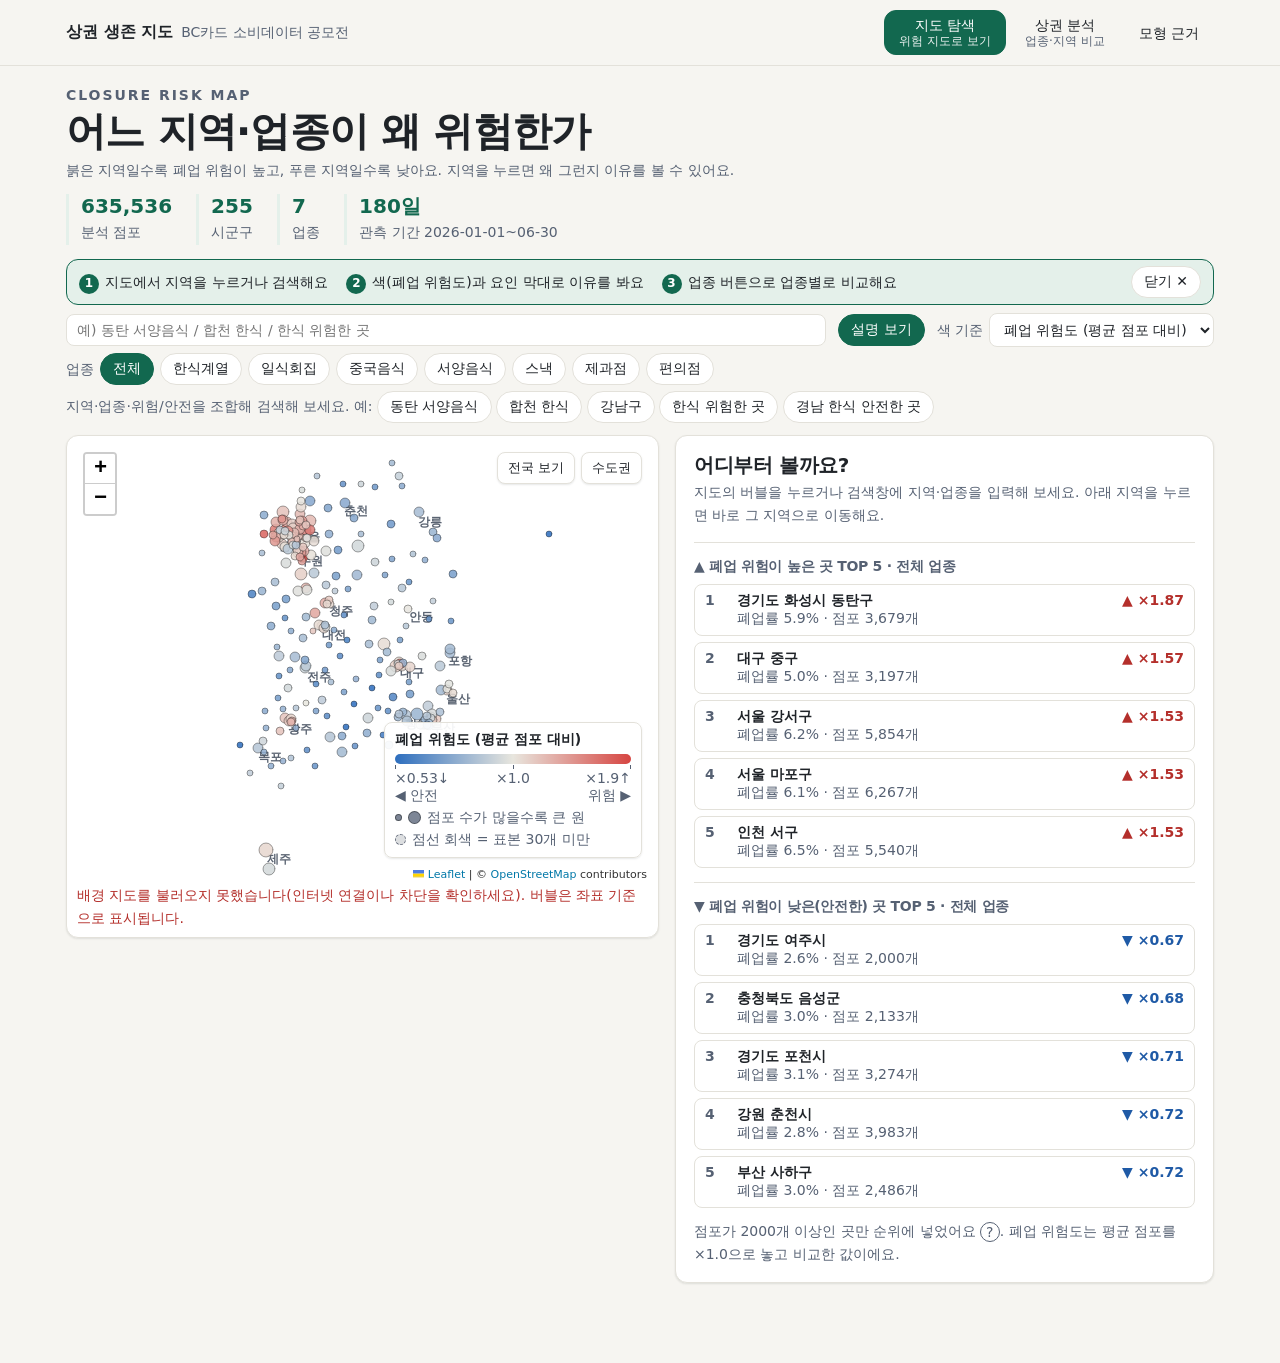
==== docs/index.html @ cb16118e "문구 정리: 탭 부제 '왜 이렇게 예측했나'·요약의 안내 문장·4장 안전 표 위 주의 박스 제거, 핵심 숫자 설명 한 줄 유지(넓은 화면) Co-Authored-By: Claude" ====
<!doctype html>
<html lang="ko"><head><meta charset="utf-8"><meta name="viewport" content="width=device-width,initial-scale=1">
<title>상권 생존 지도</title>
<style>/* required styles */

.leaflet-pane,
.leaflet-tile,
.leaflet-marker-icon,
.leaflet-marker-shadow,
.leaflet-tile-container,
.leaflet-pane > svg,
.leaflet-pane > canvas,
.leaflet-zoom-box,
.leaflet-image-layer,
.leaflet-layer {
	position: absolute;
	left: 0;
	top: 0;
	}
.leaflet-container {
	overflow: hidden;
	}
.leaflet-tile,
.leaflet-marker-icon,
.leaflet-marker-shadow {
	-webkit-user-select: none;
	   -moz-user-select: none;
	        user-select: none;
	  -webkit-user-drag: none;
	}
/* Prevents IE11 from highlighting tiles in blue */
.leaflet-tile::selection {
	background: transparent;
}
/* Safari renders non-retina tile on retina better with this, but Chrome is worse */
.leaflet-safari .leaflet-tile {
	image-rendering: -webkit-optimize-contrast;
	}
/* hack that prevents hw layers "stretching" when loading new tiles */
.leaflet-safari .leaflet-tile-container {
	width: 1600px;
	height: 1600px;
	-webkit-transform-origin: 0 0;
	}
.leaflet-marker-icon,
.leaflet-marker-shadow {
	display: block;
	}
/* .leaflet-container svg: reset svg max-width decleration shipped in Joomla! (joomla.org) 3.x */
/* .leaflet-container img: map is broken in FF if you have max-width: 100% on tiles */
.leaflet-container .leaflet-overlay-pane svg {
	max-width: none !important;
	max-height: none !important;
	}
.leaflet-container .leaflet-marker-pane img,
.leaflet-container .leaflet-shadow-pane img,
.leaflet-container .leaflet-tile-pane img,
.leaflet-container img.leaflet-image-layer,
.leaflet-container .leaflet-tile {
	max-width: none !important;
	max-height: none !important;
	width: auto;
	padding: 0;
	}

.leaflet-container img.leaflet-tile {
	/* See: https://bugs.chromium.org/p/chromium/issues/detail?id=600120 */
	mix-blend-mode: plus-lighter;
}

.leaflet-container.leaflet-touch-zoom {
	-ms-touch-action: pan-x pan-y;
	touch-action: pan-x pan-y;
	}
.leaflet-container.leaflet-touch-drag {
	-ms-touch-action: pinch-zoom;
	/* Fallback for FF which doesn't support pinch-zoom */
	touch-action: none;
	touch-action: pinch-zoom;
}
.leaflet-container.leaflet-touch-drag.leaflet-touch-zoom {
	-ms-touch-action: none;
	touch-action: none;
}
.leaflet-container {
	-webkit-tap-highlight-color: transparent;
}
.leaflet-container a {
	-webkit-tap-highlight-color: rgba(51, 181, 229, 0.4);
}
.leaflet-tile {
	filter: inherit;
	visibility: hidden;
	}
.leaflet-tile-loaded {
	visibility: inherit;
	}
.leaflet-zoom-box {
	width: 0;
	height: 0;
	-moz-box-sizing: border-box;
	     box-sizing: border-box;
	z-index: 800;
	}
/* workaround for https://bugzilla.mozilla.org/show_bug.cgi?id=888319 */
.leaflet-overlay-pane svg {
	-moz-user-select: none;
	}

.leaflet-pane         { z-index: 400; }

.leaflet-tile-pane    { z-index: 200; }
.leaflet-overlay-pane { z-index: 400; }
.leaflet-shadow-pane  { z-index: 500; }
.leaflet-marker-pane  { z-index: 600; }
.leaflet-tooltip-pane   { z-index: 650; }
.leaflet-popup-pane   { z-index: 700; }

.leaflet-map-pane canvas { z-index: 100; }
.leaflet-map-pane svg    { z-index: 200; }

.leaflet-vml-shape {
	width: 1px;
	height: 1px;
	}
.lvml {
	behavior: url(#default#VML);
	display: inline-block;
	position: absolute;
	}


/* control positioning */

.leaflet-control {
	position: relative;
	z-index: 800;
	pointer-events: visiblePainted; /* IE 9-10 doesn't have auto */
	pointer-events: auto;
	}
.leaflet-top,
.leaflet-bottom {
	position: absolute;
	z-index: 1000;
	pointer-events: none;
	}
.leaflet-top {
	top: 0;
	}
.leaflet-right {
	right: 0;
	}
.leaflet-bottom {
	bottom: 0;
	}
.leaflet-left {
	left: 0;
	}
.leaflet-control {
	float: left;
	clear: both;
	}
.leaflet-right .leaflet-control {
	float: right;
	}
.leaflet-top .leaflet-control {
	margin-top: 10px;
	}
.leaflet-bottom .leaflet-control {
	margin-bottom: 10px;
	}
.leaflet-left .leaflet-control {
	margin-left: 10px;
	}
.leaflet-right .leaflet-control {
	margin-right: 10px;
	}


/* zoom and fade animations */

.leaflet-fade-anim .leaflet-popup {
	opacity: 0;
	-webkit-transition: opacity 0.2s linear;
	   -moz-transition: opacity 0.2s linear;
	        transition: opacity 0.2s linear;
	}
.leaflet-fade-anim .leaflet-map-pane .leaflet-popup {
	opacity: 1;
	}
.leaflet-zoom-animated {
	-webkit-transform-origin: 0 0;
	    -ms-transform-origin: 0 0;
	        transform-origin: 0 0;
	}
svg.leaflet-zoom-animated {
	will-change: transform;
}

.leaflet-zoom-anim .leaflet-zoom-animated {
	-webkit-transition: -webkit-transform 0.25s cubic-bezier(0,0,0.25,1);
	   -moz-transition:    -moz-transform 0.25s cubic-bezier(0,0,0.25,1);
	        transition:         transform 0.25s cubic-bezier(0,0,0.25,1);
	}
.leaflet-zoom-anim .leaflet-tile,
.leaflet-pan-anim .leaflet-tile {
	-webkit-transition: none;
	   -moz-transition: none;
	        transition: none;
	}

.leaflet-zoom-anim .leaflet-zoom-hide {
	visibility: hidden;
	}


/* cursors */

.leaflet-interactive {
	cursor: pointer;
	}
.leaflet-grab {
	cursor: -webkit-grab;
	cursor:    -moz-grab;
	cursor:         grab;
	}
.leaflet-crosshair,
.leaflet-crosshair .leaflet-interactive {
	cursor: crosshair;
	}
.leaflet-popup-pane,
.leaflet-control {
	cursor: auto;
	}
.leaflet-dragging .leaflet-grab,
.leaflet-dragging .leaflet-grab .leaflet-interactive,
.leaflet-dragging .leaflet-marker-draggable {
	cursor: move;
	cursor: -webkit-grabbing;
	cursor:    -moz-grabbing;
	cursor:         grabbing;
	}

/* marker & overlays interactivity */
.leaflet-marker-icon,
.leaflet-marker-shadow,
.leaflet-image-layer,
.leaflet-pane > svg path,
.leaflet-tile-container {
	pointer-events: none;
	}

.leaflet-marker-icon.leaflet-interactive,
.leaflet-image-layer.leaflet-interactive,
.leaflet-pane > svg path.leaflet-interactive,
svg.leaflet-image-layer.leaflet-interactive path {
	pointer-events: visiblePainted; /* IE 9-10 doesn't have auto */
	pointer-events: auto;
	}

/* visual tweaks */

.leaflet-container {
	background: #ddd;
	outline-offset: 1px;
	}
.leaflet-container a {
	color: #0078A8;
	}
.leaflet-zoom-box {
	border: 2px dotted #38f;
	background: rgba(255,255,255,0.5);
	}


/* general typography */
.leaflet-container {
	font-family: "Helvetica Neue", Arial, Helvetica, sans-serif;
	font-size: 12px;
	font-size: 0.75rem;
	line-height: 1.5;
	}


/* general toolbar styles */

.leaflet-bar {
	box-shadow: 0 1px 5px rgba(0,0,0,0.65);
	border-radius: 4px;
	}
.leaflet-bar a {
	background-color: #fff;
	border-bottom: 1px solid #ccc;
	width: 26px;
	height: 26px;
	line-height: 26px;
	display: block;
	text-align: center;
	text-decoration: none;
	color: black;
	}
.leaflet-bar a,
.leaflet-control-layers-toggle {
	background-position: 50% 50%;
	background-repeat: no-repeat;
	display: block;
	}
.leaflet-bar a:hover,
.leaflet-bar a:focus {
	background-color: #f4f4f4;
	}
.leaflet-bar a:first-child {
	border-top-left-radius: 4px;
	border-top-right-radius: 4px;
	}
.leaflet-bar a:last-child {
	border-bottom-left-radius: 4px;
	border-bottom-right-radius: 4px;
	border-bottom: none;
	}
.leaflet-bar a.leaflet-disabled {
	cursor: default;
	background-color: #f4f4f4;
	color: #bbb;
	}

.leaflet-touch .leaflet-bar a {
	width: 30px;
	height: 30px;
	line-height: 30px;
	}
.leaflet-touch .leaflet-bar a:first-child {
	border-top-left-radius: 2px;
	border-top-right-radius: 2px;
	}
.leaflet-touch .leaflet-bar a:last-child {
	border-bottom-left-radius: 2px;
	border-bottom-right-radius: 2px;
	}

/* zoom control */

.leaflet-control-zoom-in,
.leaflet-control-zoom-out {
	font: bold 18px 'Lucida Console', Monaco, monospace;
	text-indent: 1px;
	}

.leaflet-touch .leaflet-control-zoom-in, .leaflet-touch .leaflet-control-zoom-out  {
	font-size: 22px;
	}


/* layers control */

.leaflet-control-layers {
	box-shadow: 0 1px 5px rgba(0,0,0,0.4);
	background: #fff;
	border-radius: 5px;
	}
.leaflet-control-layers-toggle {
	background-image: url(images/layers.png);
	width: 36px;
	height: 36px;
	}
.leaflet-retina .leaflet-control-layers-toggle {
	background-image: url(images/layers-2x.png);
	background-size: 26px 26px;
	}
.leaflet-touch .leaflet-control-layers-toggle {
	width: 44px;
	height: 44px;
	}
.leaflet-control-layers .leaflet-control-layers-list,
.leaflet-control-layers-expanded .leaflet-control-layers-toggle {
	display: none;
	}
.leaflet-control-layers-expanded .leaflet-control-layers-list {
	display: block;
	position: relative;
	}
.leaflet-control-layers-expanded {
	padding: 6px 10px 6px 6px;
	color: #333;
	background: #fff;
	}
.leaflet-control-layers-scrollbar {
	overflow-y: scroll;
	overflow-x: hidden;
	padding-right: 5px;
	}
.leaflet-control-layers-selector {
	margin-top: 2px;
	position: relative;
	top: 1px;
	}
.leaflet-control-layers label {
	display: block;
	font-size: 13px;
	font-size: 1.08333em;
	}
.leaflet-control-layers-separator {
	height: 0;
	border-top: 1px solid #ddd;
	margin: 5px -10px 5px -6px;
	}

/* Default icon URLs */
.leaflet-default-icon-path { /* used only in path-guessing heuristic, see L.Icon.Default */
	background-image: url(images/marker-icon.png);
	}


/* attribution and scale controls */

.leaflet-container .leaflet-control-attribution {
	background: #fff;
	background: rgba(255, 255, 255, 0.8);
	margin: 0;
	}
.leaflet-control-attribution,
.leaflet-control-scale-line {
	padding: 0 5px;
	color: #333;
	line-height: 1.4;
	}
.leaflet-control-attribution a {
	text-decoration: none;
	}
.leaflet-control-attribution a:hover,
.leaflet-control-attribution a:focus {
	text-decoration: underline;
	}
.leaflet-attribution-flag {
	display: inline !important;
	vertical-align: baseline !important;
	width: 1em;
	height: 0.6669em;
	}
.leaflet-left .leaflet-control-scale {
	margin-left: 5px;
	}
.leaflet-bottom .leaflet-control-scale {
	margin-bottom: 5px;
	}
.leaflet-control-scale-line {
	border: 2px solid #777;
	border-top: none;
	line-height: 1.1;
	padding: 2px 5px 1px;
	white-space: nowrap;
	-moz-box-sizing: border-box;
	     box-sizing: border-box;
	background: rgba(255, 255, 255, 0.8);
	text-shadow: 1px 1px #fff;
	}
.leaflet-control-scale-line:not(:first-child) {
	border-top: 2px solid #777;
	border-bottom: none;
	margin-top: -2px;
	}
.leaflet-control-scale-line:not(:first-child):not(:last-child) {
	border-bottom: 2px solid #777;
	}

.leaflet-touch .leaflet-control-attribution,
.leaflet-touch .leaflet-control-layers,
.leaflet-touch .leaflet-bar {
	box-shadow: none;
	}
.leaflet-touch .leaflet-control-layers,
.leaflet-touch .leaflet-bar {
	border: 2px solid rgba(0,0,0,0.2);
	background-clip: padding-box;
	}


/* popup */

.leaflet-popup {
	position: absolute;
	text-align: center;
	margin-bottom: 20px;
	}
.leaflet-popup-content-wrapper {
	padding: 1px;
	text-align: left;
	border-radius: 12px;
	}
.leaflet-popup-content {
	margin: 13px 24px 13px 20px;
	line-height: 1.3;
	font-size: 13px;
	font-size: 1.08333em;
	min-height: 1px;
	}
.leaflet-popup-content p {
	margin: 17px 0;
	margin: 1.3em 0;
	}
.leaflet-popup-tip-container {
	width: 40px;
	height: 20px;
	position: absolute;
	left: 50%;
	margin-top: -1px;
	margin-left: -20px;
	overflow: hidden;
	pointer-events: none;
	}
.leaflet-popup-tip {
	width: 17px;
	height: 17px;
	padding: 1px;

	margin: -10px auto 0;
	pointer-events: auto;

	-webkit-transform: rotate(45deg);
	   -moz-transform: rotate(45deg);
	    -ms-transform: rotate(45deg);
	        transform: rotate(45deg);
	}
.leaflet-popup-content-wrapper,
.leaflet-popup-tip {
	background: white;
	color: #333;
	box-shadow: 0 3px 14px rgba(0,0,0,0.4);
	}
.leaflet-container a.leaflet-popup-close-button {
	position: absolute;
	top: 0;
	right: 0;
	border: none;
	text-align: center;
	width: 24px;
	height: 24px;
	font: 16px/24px Tahoma, Verdana, sans-serif;
	color: #757575;
	text-decoration: none;
	background: transparent;
	}
.leaflet-container a.leaflet-popup-close-button:hover,
.leaflet-container a.leaflet-popup-close-button:focus {
	color: #585858;
	}
.leaflet-popup-scrolled {
	overflow: auto;
	}

.leaflet-oldie .leaflet-popup-content-wrapper {
	-ms-zoom: 1;
	}
.leaflet-oldie .leaflet-popup-tip {
	width: 24px;
	margin: 0 auto;

	-ms-filter: "progid:DXImageTransform.Microsoft.Matrix(M11=0.70710678, M12=0.70710678, M21=-0.70710678, M22=0.70710678)";
	filter: progid:DXImageTransform.Microsoft.Matrix(M11=0.70710678, M12=0.70710678, M21=-0.70710678, M22=0.70710678);
	}

.leaflet-oldie .leaflet-control-zoom,
.leaflet-oldie .leaflet-control-layers,
.leaflet-oldie .leaflet-popup-content-wrapper,
.leaflet-oldie .leaflet-popup-tip {
	border: 1px solid #999;
	}


/* div icon */

.leaflet-div-icon {
	background: #fff;
	border: 1px solid #666;
	}


/* Tooltip */
/* Base styles for the element that has a tooltip */
.leaflet-tooltip {
	position: absolute;
	padding: 6px;
	background-color: #fff;
	border: 1px solid #fff;
	border-radius: 3px;
	color: #222;
	white-space: nowrap;
	-webkit-user-select: none;
	-moz-user-select: none;
	-ms-user-select: none;
	user-select: none;
	pointer-events: none;
	box-shadow: 0 1px 3px rgba(0,0,0,0.4);
	}
.leaflet-tooltip.leaflet-interactive {
	cursor: pointer;
	pointer-events: auto;
	}
.leaflet-tooltip-top:before,
.leaflet-tooltip-bottom:before,
.leaflet-tooltip-left:before,
.leaflet-tooltip-right:before {
	position: absolute;
	pointer-events: none;
	border: 6px solid transparent;
	background: transparent;
	content: "";
	}

/* Directions */

.leaflet-tooltip-bottom {
	margin-top: 6px;
}
.leaflet-tooltip-top {
	margin-top: -6px;
}
.leaflet-tooltip-bottom:before,
.leaflet-tooltip-top:before {
	left: 50%;
	margin-left: -6px;
	}
.leaflet-tooltip-top:before {
	bottom: 0;
	margin-bottom: -12px;
	border-top-color: #fff;
	}
.leaflet-tooltip-bottom:before {
	top: 0;
	margin-top: -12px;
	margin-left: -6px;
	border-bottom-color: #fff;
	}
.leaflet-tooltip-left {
	margin-left: -6px;
}
.leaflet-tooltip-right {
	margin-left: 6px;
}
.leaflet-tooltip-left:before,
.leaflet-tooltip-right:before {
	top: 50%;
	margin-top: -6px;
	}
.leaflet-tooltip-left:before {
	right: 0;
	margin-right: -12px;
	border-left-color: #fff;
	}
.leaflet-tooltip-right:before {
	left: 0;
	margin-left: -12px;
	border-right-color: #fff;
	}

/* Printing */

@media print {
	/* Prevent printers from removing background-images of controls. */
	.leaflet-control {
		-webkit-print-color-adjust: exact;
		print-color-adjust: exact;
		}
	}


:root{--bg:#f6f5f1;--card:#fff;--fg:#1f2328;--sub:#667085;--line:#e3e1da;--acc:#1f5eff;--pos:#1f5eff;--neg:#c2410c;--ref:#7a8699;--muted:#c8cdd6;--warn:#fff4dd;--warnb:#f0c36d}
@media (prefers-color-scheme:dark){:root:not([data-theme="light"]){--bg:#14161a;--card:#1c1f25;--fg:#e8eaed;--sub:#9aa3b2;--line:#2d323b;--acc:#7aa2ff;--pos:#7aa2ff;--neg:#f59e6b;--ref:#7f8ba0;--muted:#3a404b;--warn:#2b2516;--warnb:#7a6320}}
*{box-sizing:border-box}
body{margin:0;background:var(--bg);color:var(--fg);font:16px/1.65 system-ui,-apple-system,"Segoe UI","Malgun Gothic","Apple SD Gothic Neo",sans-serif}
main{max-width:980px;margin:0 auto;padding:0 16px 80px}
header{padding:56px 0 24px}
.kicker{color:var(--acc);font-weight:700;letter-spacing:.04em;font-size:13px}
h1{font-size:clamp(26px,5vw,40px);line-height:1.25;margin:8px 0 12px}
.lead{font-size:18px;color:var(--sub);max-width:760px}
h2{font-size:24px;margin:56px 0 6px} h3{font-size:17px;margin:28px 0 8px}
.sec-sub{color:var(--sub);margin:0 0 18px}
.kpis{display:grid;grid-template-columns:repeat(auto-fit,minmax(170px,1fr));gap:12px;margin:24px 0}
.kpi,.card{background:var(--card);border:1px solid var(--line);border-radius:12px;padding:16px 18px}
.kpi b{display:block;font-size:26px;line-height:1.2} .kpi span{color:var(--sub);font-size:13px}
.finding{display:grid;grid-template-columns:38px 1fr;gap:12px;background:var(--card);border:1px solid var(--line);border-radius:12px;padding:16px 18px;margin:10px 0}
.finding .n{width:34px;height:34px;border-radius:50%;background:var(--acc);color:#fff;display:grid;place-items:center;font-weight:700}
.finding h4{margin:0 0 2px;font-size:17px} .finding p{margin:0;color:var(--sub);font-size:15px}
.cols{display:grid;grid-template-columns:repeat(auto-fit,minmax(300px,1fr));gap:14px}
.chart{width:100%;height:auto} .chart .lbl{fill:var(--fg);font-size:12.5px} .chart .val{fill:var(--sub);font-size:12px}
.chart .axis{stroke:var(--sub);stroke-width:1;stroke-dasharray:3 3} .chart .whisk{stroke:var(--fg);stroke-width:1.4}
.bar.pos{fill:var(--pos)} .bar.neg{fill:var(--neg)} .bar.ref{fill:var(--ref)} .bar.muted{fill:var(--muted)}
.cap{font-size:13.5px;color:var(--sub);margin:8px 2px 0}
.note{background:var(--warn);border:1px solid var(--warnb);border-radius:10px;padding:12px 16px;margin:16px 0;font-size:15px}
table{border-collapse:collapse;width:100%;font-size:14px} th,td{padding:8px 10px;border-bottom:1px solid var(--line);text-align:left;vertical-align:top}
th{color:var(--sub);font-weight:600;font-size:12.5px} .num{text-align:right;white-space:nowrap} .sub{color:var(--sub);font-size:12.5px}
.scroll{overflow-x:auto} table.grp td.chip{text-align:center;font-variant-numeric:tabular-nums;min-width:58px;border-left:2px solid var(--card)}
table.grp th{white-space:nowrap;text-align:center} table.grp th:first-child{text-align:left} .gname{min-width:210px} .tot{font-weight:700;font-size:16px;white-space:nowrap}
ul.reg{margin:6px 0 0;padding-left:20px} ul.reg li{margin:2px 0}
.pill{display:inline-block;padding:1px 8px;border-radius:999px;background:var(--line);font-size:12px;color:var(--sub);margin-right:4px}
footer{margin-top:56px;color:var(--sub);font-size:13.5px}
@media (max-width:560px){header{padding-top:32px} h2{font-size:21px}}


/* ===== 디자인 토큰 =====
   UI 액센트(--accent 계열, 딥그린): 탭·선택 칩·링크·버튼·차트의 강조/유의 막대.
   데이터 위험 스케일(--risk-*): 빨강(위험↑) ↔ 파랑(위험↓)은 지도·배수·요인 막대 전용. 지도 버블 색은 JS의 col()과 같은 값이다. */
:root{
 --accent:#12684f;--accent-strong:#0a4a37;--accent-tint:#e4f0ea;--accent-fg:#fff;
 --risk-hi:#d64541;--risk-lo:#2d6ebe;--neutral:#e8e6de;--risk-hi-text:#b42f2b;--risk-lo-text:#1f5aa6;
 --risk-hi-soft:rgba(214,69,65,.15);--risk-lo-soft:rgba(45,110,190,.15);--flat:#7d8696;
 --bg:#f6f5f1;--bg-alt:#eaf2ed;--card:#fff;--fg:#1f2328;--sub:#566173;--line:#e3e1da;
 --s1:4px;--s2:8px;--s3:12px;--s4:16px;--s5:24px;--s6:40px;--s7:64px;
 --r-sm:8px;--r-md:12px;--r-lg:20px;
 --sh-sm:0 1px 2px rgba(20,32,26,.06),0 1px 3px rgba(20,32,26,.05);--sh-md:0 8px 24px rgba(20,32,26,.12);
 --fs-xs:12px;--fs-sm:14px;--fs-md:16px;--fs-lg:20px;--fs-xl:28px;--fs-2xl:40px;--fs-3xl:56px;
 --head-h:66px;
 /* 이전 이름(코드 곳곳에서 쓰임) — 새 토큰의 별칭 */
 --acc:var(--accent);--acc-fg:var(--accent-fg);--acc-soft:var(--accent-tint);
 --hi:var(--risk-hi);--lo:var(--risk-lo);--hi-text:var(--risk-hi-text);--lo-text:var(--risk-lo-text);--hi-soft:var(--risk-hi-soft);--lo-soft:var(--risk-lo-soft);
 --pos:var(--risk-lo);--r:var(--r-md)}
@media (prefers-color-scheme:dark){:root:not([data-theme="light"]){
 --accent:#62d3a4;--accent-strong:#8ae5c0;--accent-tint:rgba(98,211,164,.14);--accent-fg:#08201a;
 --risk-hi:#f0716d;--risk-lo:#6ea8f0;--neutral:#3a404b;--risk-hi-text:#f59e9b;--risk-lo-text:#8fbcf5;
 --risk-hi-soft:rgba(240,113,109,.2);--risk-lo-soft:rgba(110,168,240,.2);--flat:#8c95a5;
 --bg:#14161a;--bg-alt:#171d1a;--card:#1c1f25;--fg:#e8eaed;--sub:#a8b1c0;--line:#2d323b;
 --sh-sm:0 1px 2px rgba(0,0,0,.35);--sh-md:0 8px 24px rgba(0,0,0,.5)}}
html{scroll-padding-top:calc(var(--head-h) + 8px)}
/* 타이포 위계: h1 40(모바일 28)·h2 28·h3 20·본문 16/1.65, 제목 자간 -0.02em */
h1,h2,h3,h4{letter-spacing:-.02em}
h2{font-size:var(--fs-xl);font-weight:800;line-height:1.25}
h3{font-size:var(--fs-lg);line-height:1.35}
body{scroll-behavior:smooth}
button,select,input{font-family:inherit}
:focus-visible{outline:2px solid var(--acc);outline-offset:2px}
.top{position:sticky;top:0;z-index:20;background:var(--bg);border-bottom:1px solid var(--line)}
.top .in{max-width:1180px;margin:0 auto;padding:10px var(--s4);display:flex;flex-wrap:wrap;gap:var(--s2) 18px;align-items:center;justify-content:space-between}
.brand{font-weight:800;font-size:var(--fs-md)} .brand span{color:var(--sub);font-weight:500;font-size:var(--fs-sm);margin-left:var(--s2)}
nav{display:flex;gap:var(--s1);flex-wrap:wrap}
nav button{justify-content:center;border:1px solid transparent;background:transparent;color:var(--fg);padding:5px 14px 4px;border-radius:var(--r-md);font-size:var(--fs-sm);line-height:1.3;cursor:pointer;display:flex;flex-direction:column;align-items:center}
nav button small{font-size:var(--fs-xs);font-weight:400;color:var(--sub)}@media (max-width:1000px){nav button small{display:none}} nav button[aria-selected="true"] small{color:inherit;opacity:.92}
nav button:hover{background:var(--accent-tint);color:var(--accent-strong)}
nav button[aria-selected="true"],nav button[aria-selected="true"]:hover{background:var(--accent);border-color:var(--accent);color:var(--accent-fg)}
main.wide{max-width:1180px;padding-bottom:80px} section.tab{display:none;padding-top:var(--s4)} section.tab.on{display:block}
.hero{padding:2px 0 var(--s2)} .hero h1{font-size:clamp(28px,4.2vw,var(--fs-2xl));font-weight:800;letter-spacing:-.02em;line-height:1.2;margin:0 0 var(--s1)} .hero p{margin:0;color:var(--sub);font-size:var(--fs-sm)}
.ctrl{display:flex;flex-wrap:wrap;gap:10px 14px;align-items:center;margin:var(--s2) 0 14px}
.toolbar{display:flex;flex-wrap:wrap;gap:var(--s2) var(--s3);align-items:center;margin:var(--s2) 0 6px}
.toolbar label{display:flex;align-items:center;gap:6px;color:var(--sub);font-size:var(--fs-sm)}
.chips{display:flex;flex-wrap:wrap;gap:6px;align-items:center;margin:0 0 6px}
.chip-b{border:1px solid var(--line);background:var(--card);color:var(--fg);padding:6px 12px;border-radius:999px;font-size:var(--fs-sm);cursor:pointer}
.chip-b:hover{border-color:var(--acc);background:var(--acc-soft)}
.chip-b.on,.chip-b.pri{background:var(--acc);color:var(--acc-fg);border-color:var(--acc)}
.chip-b.pri:hover{filter:brightness(1.08)}
select,input[type=text]{font-size:var(--fs-sm);padding:7px 10px;border:1px solid var(--line);border-radius:var(--r-sm);background:var(--card);color:var(--fg)}
select:hover,input[type=text]:hover{border-color:var(--acc)}
input[type=text]{min-width:min(260px,100%);flex:1}
.grid2{display:grid;grid-template-columns:minmax(0,1.1fr) minmax(0,1fr);gap:var(--s4);align-items:start}
.mapcard{position:sticky;top:calc(var(--head-h) + 12px);padding:6px;isolation:isolate}
#map{width:100%;height:clamp(440px,calc(100vh - 300px),760px);border-radius:var(--r-sm);z-index:0}
@media (max-width:767px){.grid2{grid-template-columns:1fr}.mapcard{position:static}#map{height:min(62vh,520px);min-height:340px}.brand span{display:none}.top{position:static}.top .in{padding:var(--s2) var(--s4)}nav button{padding:6px 10px}nav button small{display:none}.maplegend{width:184px;font-size:13px;padding:5px 8px 4px}.maplegend .lg-ticks{font-size:13px}.maplegend .lg-t{font-size:13px;margin-bottom:3px}.maplegend .lg-r.lg-d{display:none}.maplegend .lg-d{display:none}}
.leaflet-container{font:inherit;background:var(--card)} .leaflet-tile-pane .tiles-osm{filter:grayscale(1) contrast(.88) brightness(1.08)}
@media (prefers-color-scheme:dark){:root:not([data-theme="light"]) .leaflet-tile-pane .tiles-osm{filter:grayscale(1) invert(1) contrast(.85) brightness(.85)}}
.leaflet-tooltip{font-size:13px;line-height:1.4}
.maplegend{background:color-mix(in srgb,var(--card) 93%,transparent);color:var(--fg);border:1px solid var(--line);border-radius:var(--r-sm);padding:7px 10px 8px;font-size:var(--fs-sm);line-height:1.35;box-shadow:var(--sh-sm);width:258px}
.maplegend .lg-t{font-weight:700;margin-bottom:5px}
.maplegend .lg-bar{height:10px;border-radius:5px;background:linear-gradient(90deg,rgb(45,110,190),rgb(232,230,222),rgb(214,69,65))}   /* JS col()의 지도 버블 색과 동일(테마와 무관하게 고정) */
.maplegend .lg-ticks{position:relative;height:20px;margin-top:2px;color:var(--sub);font-size:var(--fs-sm)}
.maplegend .lg-ticks span{position:absolute;top:3px;white-space:nowrap} .maplegend .lg-ticks i{position:absolute;top:-1px;width:1px;height:4px;background:var(--sub)}
.maplegend .lg-r{display:flex;align-items:center;gap:6px;color:var(--sub);margin-top:3px}
.maplegend .dot{display:inline-block;border-radius:50%;background:var(--flat);border:1px solid rgba(0,0,0,.4);flex:none}
.maplegend .dot.dash{width:11px;height:11px;background:rgba(154,160,166,.35);border:1.5px dashed #6b7280}
.leaflet-control-attribution{font-size:11px;line-height:1.35}
.mapbtns{display:flex;gap:6px}
.mapbtns button{font-size:13px;padding:6px 10px;border-radius:var(--r-sm);border:1px solid var(--line);background:var(--card);color:var(--fg);cursor:pointer;box-shadow:var(--sh-sm)}
.mapbtns button:hover{border-color:var(--acc);color:var(--acc)}
.city-lbl{font-size:var(--fs-xs);font-weight:600;color:#5b6472;text-shadow:0 0 3px #fff,0 0 3px #fff,0 0 3px #fff;white-space:nowrap;pointer-events:none}
@media (prefers-color-scheme:dark){:root:not([data-theme="light"]) .city-lbl{color:#b7bfcc;text-shadow:0 0 3px #000,0 0 3px #000}}
.panel h3{margin:0 0 2px;font-size:var(--fs-lg)} .panel .sub2{color:var(--sub);font-size:var(--fs-sm)}
.panel .clear{margin-left:0} .only-m{display:none} @media (max-width:767px){.only-m{display:inline-block}div.only-m{display:block}}
.big{display:flex;align-items:baseline;gap:14px;flex-wrap:wrap;margin:var(--s2) 0 2px} .big b{font-size:var(--fs-3xl);font-weight:800;line-height:1;letter-spacing:-.03em;font-variant-numeric:tabular-nums}
@media (max-width:767px){.big b{font-size:var(--fs-2xl)}}
.big span{color:var(--sub);font-size:var(--fs-sm)}
.t-hi{color:var(--hi-text)}.t-lo{color:var(--lo-text)} .big .delta{font-weight:700;font-size:var(--fs-md)}
.hasq{position:relative}
.q{width:20px;height:20px;border-radius:50%;border:1px solid var(--sub);background:transparent;color:var(--sub);font-size:var(--fs-sm);line-height:1;padding:0;margin-left:4px;cursor:help;flex:none;vertical-align:middle}
.q:hover,.q:focus-visible,.q.open{border-color:var(--acc);color:var(--acc)}
.q::after{content:attr(data-tip);display:none;position:absolute;z-index:30;left:0;top:calc(100% + 4px);width:min(290px,78vw);padding:8px 10px;border-radius:var(--r-sm);background:var(--fg);color:var(--bg);font-size:var(--fs-sm);font-weight:400;line-height:1.5;text-align:left;box-shadow:var(--sh-md)}
.q:hover::after,.q:focus-visible::after,.q.open::after{display:block}
.fx{margin:4px 0}
.fxrow{display:grid;grid-template-columns:minmax(118px,36%) minmax(0,1fr) 68px;align-items:center;gap:var(--s2);margin:7px 0;font-size:var(--fs-sm)}
.fxrow .nm{display:flex;align-items:center;line-height:1.3}
.fxrow .trk{position:relative;height:16px}
.fxrow .trk::before{content:"";position:absolute;left:50%;top:-5px;bottom:-5px;border-left:1px dashed var(--sub)}
.fxrow .fbar{position:absolute;top:0;bottom:0;border-radius:3px}
.fxrow .fbar.hi{background:var(--hi)}.fxrow .fbar.lo{background:var(--lo)}.fxrow .fbar.soft{opacity:.42}
.fxrow .val{white-space:nowrap;text-align:right;font-weight:600;font-variant-numeric:tabular-nums}
.exp{list-style:none;margin:0;padding:0}
.exp>li{margin:9px 0;font-size:var(--fs-md);line-height:1.6}
.exp .k{display:block;color:var(--acc);font-size:var(--fs-sm);font-weight:700;margin-bottom:1px}
.exp .subl{list-style:none;margin:2px 0 0;padding:0}
.exp .subl>li{margin:5px 0;padding-left:10px;border-left:3px solid var(--line)}
.tag{white-space:nowrap}
.fxrow.isflat .nm{color:var(--sub)}
.fxrow .fbar{min-width:2px}
.fxrow .fbar.flat{background:var(--flat)}
.t-flat{color:var(--sub)}
.fxaxis{margin-top:2px}.fxaxis .ax span{white-space:nowrap}.fxaxis .ax{display:grid;grid-template-columns:1fr auto 1fr;color:var(--sub);font-size:var(--fs-sm)}.fxaxis .ax span:last-child{text-align:right}
.tbl th.srt{cursor:pointer;user-select:none;white-space:nowrap;font-size:var(--fs-sm)}
.tbl th.srt::after{content:" ↕";opacity:.45}
.tbl th.srt[data-dir="desc"]::after{content:" ↓";opacity:1;color:var(--acc)}
.tbl th.srt[data-dir="asc"]::after{content:" ↑";opacity:1;color:var(--acc)}
.tbl th.srt:hover{color:var(--acc)}
.tbl tr.clk td:first-child{white-space:nowrap}
.tbl tr.clk{cursor:pointer}.tbl tr.clk:hover td:not([style]){background:var(--acc-soft)}.tbl tr.cur td:first-child{font-weight:700;box-shadow:inset 3px 0 0 var(--acc)}
.tbl th,.tbl td{font-size:var(--fs-sm)}
@media (max-width:520px){.fxrow{grid-template-columns:minmax(0,1fr) auto;row-gap:4px;margin:12px 0}.fxrow .val{grid-column:2;grid-row:1}.fxrow .trk{grid-column:1/3;grid-row:2}
 .fxaxis{grid-template-columns:1fr}.fxaxis>div:first-child,.fxaxis>div:last-child{display:none}}
.sugwrap{position:relative;flex:1;min-width:min(260px,100%)}.sugwrap input{width:100%}
.sug{position:absolute;z-index:40;left:0;right:0;top:calc(100% + 4px);margin:0;padding:4px;list-style:none;background:var(--card);border:1px solid var(--line);border-radius:var(--r-md);box-shadow:var(--sh-md);max-height:320px;overflow:auto}
.sug[hidden]{display:none}
.sug li{display:flex;justify-content:space-between;gap:var(--s2);padding:7px 10px;border-radius:6px;cursor:pointer;font-size:var(--fs-sm)}
.sug li[aria-selected="true"],.sug li:hover{background:var(--acc-soft)}.sug .tp{color:var(--sub);font-size:13px;white-space:nowrap}
.guide{display:flex;align-items:center;gap:var(--s3);background:var(--acc-soft);border:1px solid var(--acc);border-radius:var(--r);padding:6px var(--s3);margin:6px 0;font-size:var(--fs-sm)}
.guide[hidden]{display:none}
.guide ol{display:flex;flex-wrap:wrap;gap:4px 18px;margin:0;padding:0;list-style:none;flex:1;counter-reset:g}
.guide li{counter-increment:g}.guide li::before{content:counter(g);display:inline-grid;place-items:center;width:20px;height:20px;border-radius:50%;background:var(--acc);color:var(--acc-fg);font-size:var(--fs-xs);font-weight:700;margin-right:6px}
body.guide-on #map{height:clamp(400px,calc(100vh - 355px),760px)}
@media (max-width:767px){body.guide-on #map{height:min(62vh,520px)}}
.cmp{display:grid;grid-template-columns:1fr 1fr;gap:var(--s4)}@media (max-width:767px){.cmp{grid-template-columns:1fr}}
.cmp h4{margin:0}.cmp .big b{font-size:var(--fs-2xl)}.cmpdiff{margin:12px 0 0;font-size:var(--fs-md)}
.sumbox{padding:var(--s5);margin:0 0 var(--s2)}
.sumbox h2{font-size:var(--fs-xl);margin:0 0 var(--s1)}.sumlist{margin:0 0 4px;padding-left:22px}.sumlist li{margin:5px 0;font-size:var(--fs-md)}
.sumcta{display:flex;flex-wrap:wrap;gap:var(--s2)}.sumcta a.chip-b{text-decoration:none;display:inline-block}
.plain{font-size:var(--fs-md);margin:6px 0 10px}
details.stat{border:1px solid var(--line);border-radius:var(--r);background:var(--card);margin:8px 0 14px}
details.stat>summary{cursor:pointer;padding:10px 14px;font-weight:600;color:var(--acc)}
details.stat>summary:hover{background:var(--acc-soft)}
details.stat[open]>summary{border-bottom:1px solid var(--line)}
.statbody{padding:8px 14px 14px}
.how{color:var(--sub);font-size:var(--fs-sm);margin:2px 0 8px}
.imps{display:grid;grid-template-columns:repeat(auto-fit,minmax(min(420px,100%),1fr));gap:12px;margin-bottom:8px}
.imp{background:var(--card);border:1px solid var(--line);border-radius:var(--r-md);padding:14px 16px}
.imp h4{margin:0 0 8px;font-size:var(--fs-md);line-height:1.4}
.imp dl{margin:0;display:grid;grid-template-columns:auto 1fr;gap:4px 10px;font-size:var(--fs-sm)}
.imp dt{font-weight:700;color:var(--acc);white-space:nowrap}.imp dd{margin:0}
.lgbox{margin:0 0 12px}
/* ===== 마이크로 인터랙션(절제): 호버 -2px + 그림자 한 단계(150ms), 탭 전환 페이드(200ms), 포커스 링, 표 행 하이라이트 ===== */
.chip-b,.nb button,.rk,.imp,.mapbtns button,nav button{transition:transform .15s ease,box-shadow .15s ease,background-color .15s ease,border-color .15s ease,color .15s ease}
.chip-b:hover,.nb button:hover,.rk:hover,.mapbtns button:hover{transform:translateY(-2px);box-shadow:var(--sh-sm)}
.imp:hover{transform:translateY(-2px);box-shadow:var(--sh-md)}
section.tab.on{animation:fadein .2s ease}
@keyframes fadein{from{opacity:0}to{opacity:1}}
:focus-visible{outline:2px solid var(--accent);outline-offset:2px}
input:focus-visible,select:focus-visible{outline:2px solid var(--accent);outline-offset:1px;border-color:var(--accent)}
tbody tr:hover>td:not([style]),tbody tr:hover>th[scope=row]{background:var(--accent-tint)}
.scroll{max-height:min(78vh,760px);overflow:auto}
.scroll thead th{position:sticky;top:0;z-index:3;background:var(--card)}
table.grp thead th:first-child,table.ov thead th:first-child{z-index:4}
@media (prefers-reduced-motion:reduce){*,*::before,*::after{transition:none!important;animation:none!important}html,body{scroll-behavior:auto!important}.chip-b:hover,.nb button:hover,.rk:hover,.mapbtns button:hover,.imp:hover{transform:none}}
/* 카드 3단계 — primary(핵심·시사점, 페이지당 6개 이내) / default(흰 배경+얇은 테두리+sm 그림자) / subtle(테두리만) */
.card{box-shadow:var(--sh-sm)}
.primary{background:var(--accent-tint);border:1px solid transparent;border-left:4px solid var(--accent);box-shadow:none}
.card.subtle,details.stat{background:transparent;box-shadow:none}
.imp.primary{border-radius:var(--r-md);padding:var(--s4) var(--s5)}
.findings-box{padding:var(--s2) var(--s5)}
.findings-box .finding{background:none;border:0;border-bottom:1px solid color-mix(in srgb,var(--accent) 22%,transparent);border-radius:0;margin:0;padding:var(--s4) 0;box-shadow:none}
.findings-box .finding:last-child{border-bottom:0}
/* 섹션 리듬 — 배경 교차(--bg / --bg-alt) + 큰 여백, 제목 위 작은 라벨(eyebrow) */
body{overflow-x:clip}
.band{position:relative;isolation:isolate;padding:var(--s7) 0}
.band.first{padding-top:var(--s4);padding-bottom:var(--s5)}
.band.alt::before{content:"";position:absolute;z-index:-1;top:0;bottom:0;left:50%;width:100vw;margin-left:-50vw;background:var(--bg-alt)}
.band h2{margin:0 0 var(--s2)}
.eyebrow{margin:0 0 var(--s2);font-size:var(--fs-xs);font-weight:700;letter-spacing:.14em;text-transform:uppercase;color:var(--accent)}
@media (max-width:767px){.band{padding:var(--s6) 0}}
.hero{display:flex;flex-wrap:wrap;align-items:flex-end;justify-content:space-between;gap:var(--s3) var(--s5)}
.hero .hd{min-width:0}
.statstrip{display:flex;flex-wrap:wrap;gap:var(--s3) var(--s5)}
.statstrip>div{padding-left:var(--s3);border-left:3px solid var(--accent-tint)}
.statstrip b{display:block;font-size:var(--fs-lg);font-weight:800;line-height:1.25;color:var(--accent);font-variant-numeric:tabular-nums}
.statstrip span{font-size:var(--fs-sm);color:var(--sub)}
@media (max-width:767px){.statstrip{display:grid;grid-template-columns:repeat(4,1fr);gap:var(--s2);width:100%}.statstrip>div{padding-left:var(--s2)}.statstrip b{font-size:18px}.statstrip .dt{display:none}}
.statstrip .dt{font-style:normal}
.survlink{background:var(--acc-soft);border:1px solid var(--acc);border-radius:var(--r);padding:10px var(--s4);margin:8px 0;font-size:var(--fs-md)}
.survlink a{color:var(--acc);font-weight:600}
table.ov{min-width:560px}
table.ov th{white-space:normal;vertical-align:bottom}table.ov th small{font-weight:400;color:var(--sub);font-size:var(--fs-sm)}
table.ov th[scope=row],table.ov thead th:first-child{position:sticky;left:0;z-index:2;background:var(--card);text-align:left;font-weight:600;color:var(--fg);box-shadow:1px 0 0 var(--line)}
table.ov td.ovc{text-align:center;font-variant-numeric:tabular-nums;font-size:var(--fs-sm)}
.concl{margin:2px 0 6px;font-size:var(--fs-md)}
.stat-number{display:flex;flex-direction:column;gap:2px;margin:2px 0 6px}
.stat-number .num{font-size:var(--fs-2xl);font-weight:800;line-height:1.1;color:var(--accent);font-variant-numeric:tabular-nums;letter-spacing:-.02em}
.stat-number .lbl{color:var(--sub);font-size:var(--fs-sm);line-height:1.4}
.finding h4{font-size:var(--fs-lg);font-weight:700;line-height:1.35}
.finding>div:last-child{display:grid;grid-template-columns:minmax(0,1fr) auto;gap:var(--s1) var(--s5);align-items:center}
.finding .stat-number{grid-column:2;grid-row:1/3;align-items:flex-end;text-align:right;max-width:340px;margin:0}
.finding details.tech{grid-column:1;grid-row:2}
@media (min-width:1000px){.finding .stat-number{max-width:none}.finding .stat-number .lbl{white-space:nowrap}}   /* 넓은 화면에서는 핵심 숫자 설명을 한 줄로 */
@media (max-width:767px){.finding>div:last-child{grid-template-columns:1fr}.finding .stat-number{grid-column:1;grid-row:auto;align-items:flex-start;text-align:left;max-width:none;margin:var(--s1) 0}.finding details.tech{grid-row:auto}.stat-number .num{font-size:var(--fs-xl)}}
details.tech{margin-top:2px}details.tech>summary{cursor:pointer;color:var(--acc);font-size:var(--fs-sm);font-weight:600}
details.tech>p{margin:6px 0 0;color:var(--sub);font-size:var(--fs-sm)}
.toc{position:sticky;top:var(--head-h);z-index:15;display:flex;flex-wrap:nowrap;gap:6px;overflow-x:auto;white-space:nowrap;padding:8px 0;margin:6px 0 4px;background:var(--bg);border-bottom:1px solid var(--line)}
.toc a.chip-b{text-decoration:none;flex:none}.toc a.chip-b.on{background:var(--acc);color:var(--acc-fg);border-color:var(--acc)}
#t-surv h2{scroll-margin-top:calc(var(--head-h) + 64px)}
@media (max-width:767px){.toc{top:0}#t-surv h2{scroll-margin-top:64px}}
.hbaxis .ax{position:relative;height:26px;margin-top:2px}
.hbaxis .tk{position:absolute;top:-4px;height:5px;border-left:1px solid var(--sub)}
.hbaxis .lb{position:absolute;top:3px;transform:translateX(-50%);font-size:var(--fs-sm);color:var(--sub);white-space:nowrap}
.hbaxis .lb.l{transform:none}.hbaxis .lb.r{transform:translateX(-100%)}
@media (max-width:520px){.hbaxis>div:first-child,.hbaxis>div:last-child{display:none}.hbaxis .ax{grid-column:1/3;grid-row:auto}}
.hbrow.hl{outline:2px solid var(--acc);outline-offset:3px;border-radius:6px;animation:hlp 2.4s ease-out}
@keyframes hlp{0%{background:var(--acc-soft)}100%{background:transparent}}
.lgd{display:flex;flex-wrap:wrap;gap:4px 16px;font-size:var(--fs-sm);color:var(--sub);margin:0 0 6px}.lgd .lgi{white-space:nowrap}
.sw{display:inline-block;width:12px;height:12px;border-radius:3px;vertical-align:-1px;margin-right:5px}
.sw.pos{background:var(--acc)}.sw.muted{background:var(--flat)}.sw.neg{background:#b45309}
table.grp{min-width:780px}
table.grp th{white-space:normal;vertical-align:bottom;font-size:var(--fs-sm);min-width:74px}
table.grp th:first-child,table.grp td.gname{position:sticky;left:0;z-index:2;background:var(--card);box-shadow:1px 0 0 var(--line)}
table.grp td.chip{font-size:var(--fs-sm)}
table.grp td.chip .ar{margin-right:2px}
table.grp td.chip.flat{background:rgba(125,134,150,.16);color:var(--sub)}
#t-surv .sub{font-size:var(--fs-sm)}
th{font-size:var(--fs-sm)}
.finding .n{color:var(--acc-fg)}
@media (max-width:767px){table.grp{min-width:700px}table.grp .gname{min-width:150px}}
#scat{overflow-x:auto}.scat{min-width:760px}
.toast{position:fixed;left:50%;bottom:24px;transform:translateX(-50%);background:var(--fg);color:var(--bg);padding:10px 18px;border-radius:999px;font-size:var(--fs-sm);opacity:0;pointer-events:none;transition:opacity .2s;z-index:100}
.toast.on{opacity:1}
.skel{display:flex;flex-direction:column;gap:12px;padding:6px 0}
.skel i,#map:not(.leaflet-container){display:block;height:16px;border-radius:var(--r-sm);background:linear-gradient(90deg,var(--line) 25%,var(--card) 45%,var(--line) 65%);background-size:200% 100%;animation:shim 1.3s infinite linear}
@keyframes shim{to{background-position:-200% 0}}
@media (prefers-reduced-motion:reduce){.skel i,#map:not(.leaflet-container){animation:none}}
.phead{display:flex;flex-wrap:wrap;gap:var(--s2) var(--s3);align-items:flex-start;justify-content:space-between}
.acts{display:flex;flex-wrap:wrap;gap:6px}
.hb{margin:6px 0}
.hbrow{display:grid;grid-template-columns:minmax(132px,34%) minmax(0,1fr) 78px;gap:var(--s2);align-items:center;margin:9px 0;font-size:var(--fs-sm)}
.hbrow .nm{line-height:1.3}.hbrow .val{text-align:right;font-weight:600;font-variant-numeric:tabular-nums;white-space:nowrap}
.hbrow .trk{position:relative;height:20px}
.hbrow .zero{position:absolute;top:-5px;bottom:-5px;border-left:1px dashed var(--sub)}
.hbrow .hbar{position:absolute;top:0;bottom:0;border-radius:3px;min-width:2px;background:var(--flat)}
.hbrow .hbar.pos{background:var(--acc)}.hbrow .hbar.ref{background:var(--sub)}.hbrow .hbar.neg{background:#b45309}
.hbrow .wk{position:absolute;top:50%;border-top:1.5px solid var(--fg)}.hbrow .wkc{position:absolute;top:4px;bottom:4px;border-left:1.5px solid var(--fg)}
@media (max-width:520px){.hbrow{grid-template-columns:minmax(0,1fr) auto;row-gap:4px;margin:13px 0}.hbrow .val{grid-column:2;grid-row:1}.hbrow .trk{grid-column:1/3;grid-row:2}}
.q.flip::after{left:auto;right:0}
h2 .q,h3 .q,h4 .q{vertical-align:middle}
.rklist{display:flex;flex-direction:column;gap:6px}
.rk{display:grid;grid-template-columns:24px minmax(0,1fr) auto;column-gap:var(--s2);align-items:baseline;text-align:left;width:100%;border:1px solid var(--line);background:var(--card);color:var(--fg);border-radius:var(--r-sm);padding:7px 10px;font-size:var(--fs-sm);cursor:pointer}
.rk:hover{border-color:var(--acc);background:var(--acc-soft)}
.rk .rn{color:var(--sub);font-weight:700}.rk .rt{font-weight:600}.rk .rv{font-weight:700}.rk .rs{grid-column:2/4;color:var(--sub)}
.tag{display:inline-block;padding:1px 9px;border-radius:999px;font-size:var(--fs-sm);background:var(--line);color:var(--fg);margin:0 2px}
.tag.hi{background:var(--hi-soft);color:var(--hi-text)} .tag.lo{background:var(--lo-soft);color:var(--lo-text)}
.why{margin:6px 0 4px} .why p{margin:6px 0;font-size:var(--fs-md)}
.blk{border-top:1px solid var(--line);margin-top:14px;padding-top:var(--s3)} .blk h4{margin:0 0 6px;font-size:var(--fs-sm);color:var(--sub);font-weight:600}
.two{display:grid;grid-template-columns:1fr 1fr;gap:var(--s3)} @media (max-width:520px){.two{grid-template-columns:1fr}}
.mini{max-width:280px;width:100%}.mini text{font-size:11px;fill:var(--fg)} .mini .v{fill:var(--sub)}
.spark{width:100%;max-width:320px;height:auto}
.nb{display:flex;flex-wrap:wrap;gap:6px} .nb button{border:1px solid var(--line);background:var(--card);color:var(--fg);border-radius:var(--r-sm);padding:5px 10px;font-size:var(--fs-sm);cursor:pointer}
.nb button:hover{border-color:var(--acc);background:var(--acc-soft)}
.warn{background:var(--warn);border:1px solid var(--warnb);border-radius:var(--r-sm);padding:8px 12px;font-size:var(--fs-sm);margin:var(--s2) 0}
.hint{color:var(--sub);font-size:var(--fs-sm)}
.tbl td.b1{min-width:120px} .mb{display:inline-block;height:9px;border-radius:3px;vertical-align:middle;margin-right:6px}
.kp{display:grid;grid-template-columns:repeat(auto-fit,minmax(150px,1fr));gap:10px;margin:10px 0}
.kp div{background:var(--bg);border:1px solid var(--line);border-radius:var(--r);padding:10px var(--s3)} .kp b{display:block;font-size:var(--fs-lg)} .kp span{font-size:var(--fs-sm);color:var(--sub)}
.scat circle{opacity:.5} .scat text{font-size:13px;fill:var(--sub)}
.cols3{display:grid;grid-template-columns:repeat(auto-fit,minmax(320px,1fr));gap:14px}
.legend2{display:flex;flex-wrap:wrap;align-items:center;gap:6px 10px;font-size:var(--fs-sm);color:var(--sub);margin:var(--s2) 4px 2px}.legend2 span{white-space:nowrap}
.cap{font-size:var(--fs-sm)}
#err{display:none;background:#fee;color:#900;padding:8px;font-size:var(--fs-xs)}
</style></head><body>
<div id="err"></div>
<div class="top"><div class="in">
<div class="brand">상권 생존 지도<span>BC카드 소비데이터 공모전</span></div>
<nav id="nav" role="tablist">
<button data-t="map" aria-selected="true">지도 탐색<small>위험 지도로 보기</small></button><button data-t="area" aria-selected="false">상권 분석<small>업종·지역 비교</small></button>
<button data-t="surv" aria-selected="false">모형 근거</button></nav>
</div></div>
<main class="wide">

<section class="tab on" id="t-map">
<div class="hero"><div class="hd"><p class="eyebrow">CLOSURE RISK MAP</p><h1>어느 지역·업종이 왜 위험한가</h1>
<p>붉은 지역일수록 폐업 위험이 높고, 푸른 지역일수록 낮아요. 지역을 누르면 왜 그런지 이유를 볼 수 있어요.</p></div>
<div class="statstrip" role="group" aria-label="분석 범위 요약"><div><b>635,536</b><span>분석 점포</span></div><div><b id="ss-reg">-</b><span>시군구</span></div><div><b id="ss-biz">-</b><span>업종</span></div><div><b>180일</b><span>관측 기간<i class="dt"> 2026-01-01~06-30</i></span></div></div></div>
<div class="guide" id="guide" hidden><ol><li>지도에서 지역을 누르거나 검색해요</li><li>색(폐업 위험도)과 요인 막대로 이유를 봐요</li><li>업종 버튼으로 업종별로 비교해요</li></ol><button type="button" class="chip-b" id="guideX" aria-label="가이드 닫기">닫기 ✕</button></div>
<div class="toolbar">
<span class="sugwrap"><input type="text" id="ask" placeholder="예) 동탄 서양음식 / 합천 한식 / 한식 위험한 곳" aria-label="지역·업종 질문" autocomplete="off" role="combobox" aria-autocomplete="list" aria-expanded="false" aria-controls="sug"><ul class="sug" id="sug" role="listbox" hidden></ul></span>
<button class="chip-b pri" id="askbtn">설명 보기</button>
<label>색 기준 <select id="mode"><option value="mult">폐업 위험도 (평균 점포 대비)</option><option value="rate">실제 폐업률 (전국 대비)</option></select></label>
</div>
<div class="chips" id="bizbar"></div>
<div class="hint" id="askhelp" style="margin:0 0 var(--s3)">지역·업종·위험/안전을 조합해 검색해 보세요. 예: <button class="chip-b" data-q="동탄 서양음식">동탄 서양음식</button> <button class="chip-b" data-q="합천 한식">합천 한식</button> <button class="chip-b" data-q="강남구">강남구</button> <button class="chip-b" data-q="한식 위험한 곳">한식 위험한 곳</button> <button class="chip-b" data-q="경남 한식 안전한 곳">경남 한식 안전한 곳</button></div>
<div class="grid2">
<div class="card mapcard"><div id="map" role="region" aria-label="시군구 버블 지도. 붉을수록 폐업 위험이 높고 푸를수록 낮아요. 같은 정보를 오른쪽 순위 카드와 검색으로도 볼 수 있어요."></div><div class="hint only-m" style="margin:6px 4px 2px">버블 크기 = 점포 수 · 점선 회색 = 표본 30개 미만(업종 선택 시)</div><div class="hint" id="tilenote" style="margin:2px 4px 0;color:var(--hi-text)"></div></div>
<div class="card panel" id="panel"><div class="skel" aria-hidden="true"><i style="width:55%;height:26px"></i><i style="width:85%"></i><i style="width:70%"></i><i style="height:52px"></i><i style="height:52px"></i><i style="height:52px"></i></div></div>
</div>
</section>

<section class="tab" id="t-area">
<div class="band first"><div class="hero"><div class="hd"><p class="eyebrow">AREA PROFILE</p><h1>상권 분석</h1><p>시군구를 고르면 업종별 점포 수·실제 폐업률·폐업 위험도·영업연수·프랜차이즈 비중·BC카드 월평균 소비를 한눈에 봅니다.</p></div></div>
<div class="ctrl"><input type="text" id="areaq" list="rlist" placeholder="시군구 검색 (예: 화성시 동탄구, 강남구, 합천군)"><datalist id="rlist"></datalist></div>
<div id="areaout" class="card"><p class="hint">시군구를 선택하세요.</p></div></div>
<div class="band alt"><p class="eyebrow">COMPARE</p><h2>두 지역 비교</h2>
<div class="ctrl"><input type="text" id="cmpA" list="rlist" placeholder="지역 A (예: 서울특별시 마포구)" aria-label="비교할 지역 A"><span class="hint">vs</span><input type="text" id="cmpB" list="rlist" placeholder="지역 B (예: 서울특별시 강남구)" aria-label="비교할 지역 B"><select id="cmpBiz" aria-label="비교할 업종"></select></div>
<div id="cmpOut" class="card"><p class="hint">두 지역을 고르면 폐업 위험도와 요인 막대를 나란히 보여 줘요.</p></div></div>
<div class="band"><p class="eyebrow">RANKING</p><h2>시군구 위험·안전 Top 10 (전체 업종) <span class="hasq"><button type="button" class="q" data-tip="지역·업종 조합 표는 점포 300개 이상, 시군구 전체 Top 10은 2,000개 이상, 소비 산점도는 100개 이상만 넣어요. 다루는 단위마다 점포 수가 달라서 기준을 다르게 뒀어요. 점포가 적으면 폐업률이 우연으로 크게 흔들려요." aria-label="설명: 지역·업종 조합 표는 점포 300개 이상, 시군구 전체 Top 10은 2,000개 이상, 소비 산점도는 100개 이상만 넣어요. 다루는 단위마다 점포 수가 달라서 기준을 다르게 뒀어요. 점포가 적으면 폐업률이 우연으로 크게 흔들려요.">?</button></span></h2>
<p class="hint" style="margin:0 0 8px">점포 2,000개 이상 시군구만 순위에 넣었어요. 행을 누르면 지도에서 열려요.</p>
<div class="cols3"><div class="card" id="rg-hi"></div><div class="card" id="rg-lo"></div></div></div>
<div class="band alt"><p class="eyebrow">BY INDUSTRY</p><h2>업종별 위험 순위 (점포 300개 이상 조합) <span class="hasq"><button type="button" class="q" data-tip="지역·업종 조합 표는 점포 300개 이상, 시군구 전체 Top 10은 2,000개 이상, 소비 산점도는 100개 이상만 넣어요. 다루는 단위마다 점포 수가 달라서 기준을 다르게 뒀어요. 점포가 적으면 폐업률이 우연으로 크게 흔들려요." aria-label="설명: 지역·업종 조합 표는 점포 300개 이상, 시군구 전체 Top 10은 2,000개 이상, 소비 산점도는 100개 이상만 넣어요. 다루는 단위마다 점포 수가 달라서 기준을 다르게 뒀어요. 점포가 적으면 폐업률이 우연으로 크게 흔들려요.">?</button></span></h2>
<div class="ctrl"><select id="rankbiz"></select></div>
<div class="cols3"><div class="card" id="rk-hi"></div><div class="card" id="rk-lo"></div></div></div>
<div class="band"><p class="eyebrow">CONSUMPTION</p><h2>소비가 많으면 버티는가? — 점포당 소비와 실제 폐업률 <span class="hasq"><button type="button" class="q" data-tip="지역·업종 조합 표는 점포 300개 이상, 시군구 전체 Top 10은 2,000개 이상, 소비 산점도는 100개 이상만 넣어요. 다루는 단위마다 점포 수가 달라서 기준을 다르게 뒀어요. 점포가 적으면 폐업률이 우연으로 크게 흔들려요." aria-label="설명: 지역·업종 조합 표는 점포 300개 이상, 시군구 전체 Top 10은 2,000개 이상, 소비 산점도는 100개 이상만 넣어요. 다루는 단위마다 점포 수가 달라서 기준을 다르게 뒀어요. 점포가 적으면 폐업률이 우연으로 크게 흔들려요.">?</button></span></h2>
<div class="card"><div id="scat"></div><p class="cap">점 하나 = 시군구×업종 조합(점포 100개 이상), 굵은 선 = 소비 10분위별 실제 폐업률. 소비 하위 구간의 폐업률이 가장 낮고 중·상위에서는 비슷한 수준으로 이어집니다 — 소비가 높다고 덜 폐업하지 않습니다. 업종 안 소비 순위와 폐업률의 순위상관은 전체 +0.19, 같은 시군구 안에서는 +0.02(관계 없음)입니다.</p></div></div>
</section>

<section class="tab" id="t-surv"><div class="band first"><div class="sumbox card primary"><p class="eyebrow">OVERVIEW</p><h2 style="margin:0 0 4px">이 서비스는 무엇이고, 결론은 무엇인가요?</h2><p class="plain" style="margin:0 0 8px">전국 시군구의 7개 업종 점포가 2026년 상반기 180일 동안 실제로 문을 닫은 기록을 바탕으로, 어느 지역·업종이 평균 점포보다 폐업 위험이 높은지, 그리고 왜 그런지를 지도로 보여 줘요.</p><ol class="sumlist"><li><b>위험은 업종보다 지역에서 더 크게 갈려요.</b> 시군구만으로 설명한 정도가 업종만의 약 4배예요.</li><li><b>소비가 많다고 버티지는 않아요.</b> BC카드 소비 지표를 더해도 폐업 예측은 좋아지지 않았어요.</li><li><b>점포는 영업연수·점포 규모·운영 특성·프랜차이즈가, 지역은 지역 폐업 흐름이 위험을 가장 잘 설명해요.</b></li></ol><div class="sumcta"><button type="button" class="chip-b pri" data-go-tab="map">지도에서 확인하기 →</button><a class="chip-b" href="#implications" data-jump="implications">BC카드에 주는 시사점 보기</a></div></div></div><nav class="toc" aria-label="이 탭의 섹션 바로가기"><a class="chip-b" href="#overview" data-jump="overview">요인 중요도</a><a class="chip-b" href="#implications" data-jump="implications">시사점</a><a class="chip-b" href="#conclusions" data-jump="conclusions">핵심 결론</a><a class="chip-b" href="#ch1" data-jump="ch1">1장 필요한 요인</a><a class="chip-b" href="#ch2" data-jump="ch2">2장 지역 vs 업종</a><a class="chip-b" href="#ch3" data-jump="ch3">3장 BC 소비</a><a class="chip-b" href="#ch4" data-jump="ch4">4장 위험한 곳</a><a class="chip-b" href="#ch5" data-jump="ch5">5장 남은 패턴</a><a class="chip-b" href="#limits" data-jump="limits">데이터·한계</a></nav><div id="survlink" class="survlink" hidden></div><div class="band alt"><p class="eyebrow">EVIDENCE</p><h2 id="overview">세 관점으로 본 요인 중요도</h2><p class="plain">보는 관점에 따라 중요한 요인이 달라요. ★이 붙은 칸이 뚜렷하게 중요한 요인이에요.</p><p class="how"><b>읽는 법</b> 숫자는 그 요인 묶음을 뺐을 때 예측이 얼마나 나빠지는지예요. 색은 각 열 안에서 큰 값일수록 진해요(★ 유의 청록, 회색 불확실, ▼ 주황 빼는 편이 나음). 요인 순서는 왼쪽 열의 값이 큰 순서로 고정했어요. 막대와 신뢰구간은 아래 각 장의 ‘통계 상세’에 있어요.</p><div class="scroll"><table class="ov"><thead><tr><th>요인 묶음</th><th class="hasq">점포 단위<br><small>폐업할 점포 가려내기</small><button type="button" class="q" data-tip="한 점포가 폐업할지 가려내는 정확도(C-index)가, 그 요인 묶음을 뺐을 때 얼마나 떨어지는지예요." aria-label="설명: 한 점포가 폐업할지 가려내는 정확도(C-index)가, 그 요인 묶음을 뺐을 때 얼마나 떨어지는지예요.">?</button></th><th class="hasq">지역 간 순위<br><small>지역끼리 위험 순위</small><button type="button" class="q" data-tip="지역끼리의 폐업 위험 순위 예측이, 그 요인 묶음을 뺐을 때 얼마나 나빠지는지예요." aria-label="설명: 지역끼리의 폐업 위험 순위 예측이, 그 요인 묶음을 뺐을 때 얼마나 나빠지는지예요.">?</button></th><th class="hasq">같은 시군구 안 순위<br><small>안에서 조합 순위</small><button type="button" class="q" data-tip="같은 시군구 안에서 지역·업종 조합의 순위 예측이, 그 요인 묶음을 뺐을 때 얼마나 나빠지는지예요. 음수면 빼는 편이 오히려 나아요." aria-label="설명: 같은 시군구 안에서 지역·업종 조합의 순위 예측이, 그 요인 묶음을 뺐을 때 얼마나 나빠지는지예요. 음수면 빼는 편이 오히려 나아요.">?</button></th></tr></thead><tbody><tr><th scope="row">영업연수</th><td class="ovc pos" style="background:color-mix(in srgb,var(--acc) 44%,transparent)">★ +0.0127</td><td class="ovc pos" style="background:color-mix(in srgb,var(--acc) 29%,transparent)">★ +0.016</td><td class="ovc muted" style="background:color-mix(in srgb,var(--flat) 8%,transparent)">+0.006</td></tr><tr><th scope="row">점포 규모·운영 특성</th><td class="ovc pos" style="background:color-mix(in srgb,var(--acc) 36%,transparent)">★ +0.0095</td><td class="ovc muted" style="background:color-mix(in srgb,var(--flat) 10%,transparent)">+0.007</td><td class="ovc muted" style="background:color-mix(in srgb,var(--flat) 7%,transparent)">+0.004</td></tr><tr><th scope="row">프랜차이즈</th><td class="ovc pos" style="background:color-mix(in srgb,var(--acc) 35%,transparent)">★ +0.0087</td><td class="ovc muted" style="background:color-mix(in srgb,var(--flat) 7%,transparent)">+0.001</td><td class="ovc muted" style="background:color-mix(in srgb,var(--flat) 9%,transparent)">+0.008</td></tr><tr><th scope="row">지역 폐업 흐름</th><td class="ovc muted" style="background:color-mix(in srgb,var(--flat) 9%,transparent)">+0.0021</td><td class="ovc pos" style="background:color-mix(in srgb,var(--acc) 44%,transparent)">★ +0.031</td><td class="ovc muted" style="background:color-mix(in srgb,var(--flat) 6%,transparent)">-0.001</td></tr><tr><th scope="row">BC카드 고객 연령대</th><td class="ovc muted" style="background:color-mix(in srgb,var(--flat) 8%,transparent)">+0.0014</td><td class="ovc pos" style="background:color-mix(in srgb,var(--acc) 38%,transparent)">★ +0.025</td><td class="ovc muted" style="background:color-mix(in srgb,var(--flat) 9%,transparent)">+0.007</td></tr><tr><th scope="row">업종</th><td class="ovc muted" style="background:color-mix(in srgb,var(--flat) 8%,transparent)">+0.0012</td><td class="ovc muted" style="background:color-mix(in srgb,var(--flat) 16%,transparent)">+0.018</td><td class="ovc pos" style="background:color-mix(in srgb,var(--acc) 44%,transparent)">★ +0.049</td></tr><tr><th scope="row">입지</th><td class="ovc muted" style="background:color-mix(in srgb,var(--flat) 6%,transparent)">+0.0001</td><td class="ovc muted" style="background:color-mix(in srgb,var(--flat) 7%,transparent)">+0.001</td><td class="ovc muted" style="background:color-mix(in srgb,var(--flat) 6%,transparent)">+0.000</td></tr><tr><th scope="row">지역·업종 직전 폐업률</th><td class="ovc muted" style="background:color-mix(in srgb,var(--flat) 6%,transparent)">+0.0000</td><td class="ovc muted" style="background:color-mix(in srgb,var(--flat) 7%,transparent)">+0.001</td><td class="ovc muted" style="background:color-mix(in srgb,var(--flat) 7%,transparent)">+0.002</td></tr><tr><th scope="row">BC카드 고객 성별</th><td class="ovc muted" style="background:color-mix(in srgb,var(--flat) 6%,transparent)">-0.0001</td><td class="ovc muted" style="background:color-mix(in srgb,var(--flat) 7%,transparent)">-0.002</td><td class="ovc neg" style="background:color-mix(in srgb,#b45309 18%,transparent)">▼ -0.007</td></tr></tbody></table></div><p class="how"><b>주의</b> BC카드 고객 연령대는 지역 간 순위에서는 유의하지만 같은 시군구 안에서는 아니에요. 원인이 아니라 “어떤 유형의 지역인가”를 알려 주는 신호로 읽어 주세요.</p></div><div class="band"><p class="eyebrow">IMPLICATIONS</p><h2 id="implications">BC카드에 주는 시사점</h2><p class="sec-sub">누가 · 무엇을 · 어떤 데이터로 할 수 있는지로 정리했어요(분석 결과를 활용처 관점으로 다시 쓴 것이며, 사실 내용은 그대로예요).</p><div class="imps"><div class="imp primary"><h4>소비 지표 단독으로 폐업 위험을 진단하지 않는다.</h4><dl><dt>누가</dt><dd>BC카드 상권 분석·가맹점 대상 서비스 담당</dd><dt>무엇을</dt><dd>소비 규모만으로 “안전한 상권”이라고 안내하지 않는다</dd><dt>어떤 데이터로</dt><dd>시군구×업종 소비 금액·건수(BC카드 ABP) — 이번 분석에서 예측을 개선하지 못한 지표</dd></dl><p class="cap" style="margin:6px 0 0">소비가 큰 상권이 오히려 회전율이 높았습니다. 소비 규모는 “수요가 있다”는 신호이지 “버틴다”는 신호가 아닙니다.</p></div><div class="imp primary"><h4>위험 진단은 점포 특성(영업연수·프랜차이즈·규모)과 지역 폐업 흐름을 결합해야 합니다.</h4><dl><dt>누가</dt><dd>폐업 위험 진단 상품을 기획하는 BC카드 상품팀</dd><dt>무엇을</dt><dd>점포 특성과 지역 폐업 흐름을 결합한 폐업 위험도 지표를 만든다</dd><dt>어떤 데이터로</dt><dd>인허가 데이터(LOCALDATA)의 영업연수·프랜차이즈·규모 + 이웃 시군구를 포함한 직전 1년 폐업률</dd></dl><p class="cap" style="margin:6px 0 0">이웃 시군구까지 포함한 최근 1년 폐업률이 지역 간 순위의 가장 강한 단일 신호였습니다.</p></div><div class="imp primary"><h4>조기 경보 후보:</h4><dl><dt>누가</dt><dd>가맹점 대상 상권 모니터링 서비스 담당</dd><dt>무엇을</dt><dd>신생 점포 비중이 높고 이웃 지역 폐업이 늘고 있는 지역·업종 조합을 우선 관찰 대상으로 삼는다</dd><dt>어떤 데이터로</dt><dd>영업연수 분포(인허가) + 이웃 시군구 폐업 추이</dd></dl><p class="cap" style="margin:6px 0 0">신생 점포 비중이 높고 이웃 지역 폐업이 늘고 있는 지역·업종 조합(예: 수도권 동북부 한식계열·서양음식)을 우선 관찰 대상으로 삼을 수 있습니다.</p></div><div class="imp primary"><h4>더 나아가려면 점포 단위 매출 데이터가 필요합니다.</h4><dl><dt>누가</dt><dd>BC카드 가맹점 데이터 담당</dd><dt>무엇을</dt><dd>이번 지역·업종 조합 수준의 진단을 점포 단위로 넓힌다</dd><dt>어떤 데이터로</dt><dd>가맹점별 월 매출 추이(“소비는 있는데 못 버티는” 점포를 직접 확인)</dd></dl><p class="cap" style="margin:6px 0 0">가맹점별 매출 추이를 결합하면 “소비는 있는데 못 버티는” 점포를 직접 볼 수 있습니다. 이번 분석은 그 전 단계의 지역·업종 조합 수준 진단입니다.</p></div></div></div><div class="band alt"><p class="eyebrow">CONCLUSION</p><h2 id="conclusions">핵심 결론</h2>
<p class="sec-sub">모든 수치는 <span class="hasq">학습에 쓰지 않은 지역·업종 조합<button type="button" class="q" data-tip="모형을 만들 때 쓰지 않고 따로 빼 둔 조합이에요. 처음 보는 곳에서도 맞히는지 확인하려고 써요." aria-label="설명: 모형을 만들 때 쓰지 않고 따로 빼 둔 조합이에요. 처음 보는 곳에서도 맞히는지 확인하려고 써요.">?</button></span>(5-fold <span class="hasq">교차검증<button type="button" class="q" data-tip="데이터를 5개로 나눠 한 조각씩 빼 두고, 그 조각에서 예측이 맞는지 확인하는 방법이에요. 이미 본 데이터가 아니라 처음 보는 데이터에서의 성능을 재요." aria-label="설명: 데이터를 5개로 나눠 한 조각씩 빼 두고, 그 조각에서 예측이 맞는지 확인하는 방법이에요. 이미 본 데이터가 아니라 처음 보는 데이터에서의 성능을 재요.">?</button></span>)에서 확인했고, 연관이지 인과가 아닙니다.</p>
<div class="card primary findings-box"><div class="finding"><div class="n">A</div><div><h4>위험의 가장 큰 축은 “어느 업종이냐”보다 “어느 지역이냐”</h4><div class="stat-number"><b class="num">약 4배</b><span class="lbl">시군구만으로 설명한 정도 ÷ 업종만 (<span class="hasq">조정 R²<button type="button" class="q" data-tip="설명력을 0~1로 나타낸 값이에요. 클수록 그 정보만으로 폐업률 차이를 잘 설명해요." aria-label="설명: 설명력을 0~1로 나타낸 값이에요. 클수록 그 정보만으로 폐업률 차이를 잘 설명해요.">?</button></span> 0.44 vs 0.12)</span></div><details class="tech"><summary>통계 용어로 보기</summary><p>지역·업종 조합 간 폐업률 차이를 시군구 더미만으로 설명한 정도(<span class="hasq">조정 R²<button type="button" class="q" data-tip="설명력을 0~1로 나타낸 값이에요. 클수록 그 정보만으로 폐업률 차이를 잘 설명해요." aria-label="설명: 설명력을 0~1로 나타낸 값이에요. 클수록 그 정보만으로 폐업률 차이를 잘 설명해요.">?</button></span> 0.44)가 업종만의 경우(0.12)의 약 4배입니다.</p></details></div></div>
<div class="finding"><div class="n">B</div><div><h4>소비가 많다고 버티지 않는다</h4><div class="stat-number"><b class="num">4.30% vs 3.30%</b><span class="lbl">소비 상위 vs 하위 구간의 실제 폐업률</span></div><details class="tech"><summary>통계 용어로 보기</summary><p>업종 안에서 점포당 소비가 상위인 지역·업종 조합의 폐업률은 4.30%로 하위(3.30%)보다 높았습니다. 같은 시군구 안에서는 관계가 없습니다(<span class="hasq">순위상관<button type="button" class="q" data-tip="두 값의 순위가 얼마나 비슷한지를 -1~+1로 나타낸 값이에요. 0이면 관계가 없어요." aria-label="설명: 두 값의 순위가 얼마나 비슷한지를 -1~+1로 나타낸 값이에요. 0이면 관계가 없어요.">?</button></span> +0.02). 소비 규모·객단가·성장률 등을 모형에 더해도 예측이 좋아지지 않았습니다.</p></details></div></div>
<div class="finding"><div class="n">C</div><div><h4>BC카드 고객 연령대는 “지역 유형”의 신호일 뿐, 같은 지역 안의 원인이 아니다</h4><div class="stat-number"><b class="num">+0.007</b><span class="lbl">같은 시군구 안에서 연령대의 순위 개선 효과 (<span class="hasq">신뢰구간<button type="button" class="q" data-tip="결과가 우연으로 흔들릴 수 있는 범위(95%)예요. 이 범위가 0을 포함하면 차이가 확실하지 않다는 뜻이에요." aria-label="설명: 결과가 우연으로 흔들릴 수 있는 범위(95%)예요. 이 범위가 0을 포함하면 차이가 확실하지 않다는 뜻이에요.">?</button></span>이 0을 포함)</span></div><details class="tech"><summary>통계 용어로 보기</summary><p>연령대 구성은 시군구 간 순위에는 도움이 되지만(+0.025) 같은 시군구 안에서는 도움이 되지 않습니다(+0.007, <span class="hasq">신뢰구간<button type="button" class="q" data-tip="결과가 우연으로 흔들릴 수 있는 범위(95%)예요. 이 범위가 0을 포함하면 차이가 확실하지 않다는 뜻이에요." aria-label="설명: 결과가 우연으로 흔들릴 수 있는 범위(95%)예요. 이 범위가 0을 포함하면 차이가 확실하지 않다는 뜻이에요.">?</button></span>이 0을 포함).</p></details></div></div>
<div class="finding"><div class="n">D</div><div><h4>점포 단위 판별은 영업연수·점포 규모·운영 특성·프랜차이즈가 만든다</h4><div class="stat-number"><b class="num">0.013</b><span class="lbl">영업연수를 빼면 점포 판별력(<span class="hasq">C-index<button type="button" class="q" data-tip="폐업할 점포와 남을 점포를 얼마나 잘 가려내는지를 나타낸 값이에요(0.5는 무작위, 1은 완벽)." aria-label="설명: 폐업할 점포와 남을 점포를 얼마나 잘 가려내는지를 나타낸 값이에요(0.5는 무작위, 1은 완벽).">?</button></span>)이 떨어지는 정도</span></div><details class="tech"><summary>통계 용어로 보기</summary><p>이 세 요인 묶음을 빼면 판별력(<span class="hasq">C-index<button type="button" class="q" data-tip="폐업할 점포와 남을 점포를 얼마나 잘 가려내는지를 나타낸 값이에요(0.5는 무작위, 1은 완벽)." aria-label="설명: 폐업할 점포와 남을 점포를 얼마나 잘 가려내는지를 나타낸 값이에요(0.5는 무작위, 1은 완벽).">?</button></span>)이 각각 0.013 · 0.009 · 0.009 떨어집니다. BC 변수를 뺀 경우는 0.002 이하입니다.</p></details></div></div>
<div class="finding"><div class="n">E</div><div><h4>이웃 지역끼리 닮은 패턴은 “<span class="hasq">지역 폐업 흐름<button type="button" class="q" data-tip="이 시군구와 이웃 시군구에서 2026-01-01 기준 직전 1년 동안 폐업한 점포의 비율이에요." aria-label="설명: 이 시군구와 이웃 시군구에서 2026-01-01 기준 직전 1년 동안 폐업한 점포의 비율이에요.">?</button></span>” 하나로 설명된다</h4><div class="stat-number"><b class="num">0.157 → 0.023</b><span class="lbl">이웃끼리 닮은 패턴(<span class="hasq">Moran’s I<button type="button" class="q" data-tip="이웃한 지역끼리 값이 비슷한 정도(공간 자기상관)예요. 0에 가까울수록 이웃끼리 닮은 패턴이 남아 있지 않다는 뜻이에요." aria-label="설명: 이웃한 지역끼리 값이 비슷한 정도(공간 자기상관)예요. 0에 가까울수록 이웃끼리 닮은 패턴이 남아 있지 않다는 뜻이에요.">?</button></span>) 넣기 전 → 후</span></div><details class="tech"><summary>통계 용어로 보기</summary><p><span class="hasq">잔차<button type="button" class="q" data-tip="모형이 설명하지 못하고 남은 부분(실제 − 예측)이에요." aria-label="설명: 모형이 설명하지 못하고 남은 부분(실제 − 예측)이에요.">?</button></span>의 공간 자기상관(<span class="hasq">Moran’s I<button type="button" class="q" data-tip="이웃한 지역끼리 값이 비슷한 정도(공간 자기상관)예요. 0에 가까울수록 이웃끼리 닮은 패턴이 남아 있지 않다는 뜻이에요." aria-label="설명: 이웃한 지역끼리 값이 비슷한 정도(공간 자기상관)예요. 0에 가까울수록 이웃끼리 닮은 패턴이 남아 있지 않다는 뜻이에요.">?</button></span>)이 0.157에서 0.023(p=0.23)로 사라졌습니다. 복잡한 그래프 신경망 없이, 이웃 시군구까지 포함한 지역 폐업 흐름이라는 해석 가능한 변수만으로 충분했습니다.</p></details></div></div>

</div></div><div class="band"><p class="eyebrow">MODEL</p><h2 id="ch1">1장. 무엇이 예측에 필요한가</h2><p class="plain">점포 하나를 가려낼 땐 영업연수·점포 규모·운영 특성·프랜차이즈가, 지역끼리 비교할 땐 지역 폐업 흐름과 영업연수가 중요했어요. BC카드 고객 연령대는 ‘어떤 유형의 지역인가’를 알려 주는 신호일 뿐 같은 지역 안의 원인은 아니었고, 같은 시군구 안에서 조합을 가르는 건 업종뿐이었어요.</p><details class="stat"><summary>통계 상세 (심사·연구자용)</summary><div class="statbody">
<p class="sec-sub">최종 모형에서 한 <span class="hasq">요인 묶음<button type="button" class="q" data-tip="모형에 넣은 변수들을 성격별로 묶은 것이에요(예: 영업연수, 프랜차이즈, BC카드 변수). 한 묶음을 통째로 빼 봐요." aria-label="설명: 모형에 넣은 변수들을 성격별로 묶은 것이에요(예: 영업연수, 프랜차이즈, BC카드 변수). 한 묶음을 통째로 빼 봐요.">?</button></span>을 빼고 다시 학습해, 학습에 쓰지 않은 지역·업종 조합에서 얼마나 나빠지는지 잰 값입니다. 클수록 그 요인 묶음이 필요합니다. 지역·업종 조합 순위는 지역·업종 조합 평균 위험점수와 실제 폐업률의 Spearman 순위상관입니다(전체 0.594, 시군구 내 0.455).</p>
<div class="lgbox"><p class="lgd"><span class="lgi"><span class="sw pos"></span>★ 유의(청록) — 그 요인 묶음을 빼면 눈에 띄게 나빠져요</span><span class="lgi"><span class="sw muted"></span>회색 — 불확실</span><span class="lgi"><span class="sw neg"></span>▼ 주황 — 빼는 편이 오히려 나음</span></p><p class="how" style="margin:0"><b>유의의 기준</b> 순위 차트(ΔSpearman)는 95% 신뢰구간이 0을 제외할 때예요. ΔC-index 차트는 신뢰구간이 없어서, 통계 검정이 아니라 리포트의 표시 기준인 “0.003 초과”로 칠했어요. 세 차트는 각각 값이 큰 순서(위→아래)로 정렬해서 요인 순서가 서로 달라요.</p></div><div class="cols">
<div class="card" id="chart-c"><h3 style="margin-top:0">점포 단위 판별력 하락 (<span class="hasq">ΔC-index<button type="button" class="q" data-tip="Δ(델타)는 ‘변화량’이에요. 어떤 요인 묶음을 뺐을 때 점포 단위 판별력(C-index)이 얼마나 떨어지는지예요. 클수록 그 묶음이 중요해요." aria-label="설명: Δ(델타)는 ‘변화량’이에요. 어떤 요인 묶음을 뺐을 때 점포 단위 판별력(C-index)이 얼마나 떨어지는지예요. 클수록 그 묶음이 중요해요.">?</button></span>)</h3><p class="concl"><b>영업연수·점포 규모·운영 특성·프랜차이즈가 점포 수준의 판별을 만듭니다.</b></p><p class="how"><b>읽는 법</b> 막대가 길수록, 그 요인 묶음을 빼면 점포 단위 예측(폐업할 점포 가려내기)이 많이 나빠져요. 값이 큰 순서로 위에서 아래로 정렬했어요.</p><div class="hb" role="group" aria-label="점포 단위 판별력 하락(ΔC-index): 유의한 요인(★) 영업연수, 점포 규모·운영 특성, 프랜차이즈; 나머지는 불확실(회색)."><div class="hbrow" data-cls="pos"><div class="nm">★ 영업연수</div><div class="trk"><i class="zero" style="left:11.10%"></i><i class="hbar pos" style="left:11.10%;width:70.57%"></i></div><div class="val">+0.0127</div></div><div class="hbrow" data-cls="pos"><div class="nm">★ 점포 규모·운영 특성</div><div class="trk"><i class="zero" style="left:11.10%"></i><i class="hbar pos" style="left:11.10%;width:52.77%"></i></div><div class="val">+0.0095</div></div><div class="hbrow" data-cls="pos"><div class="nm">★ 프랜차이즈</div><div class="trk"><i class="zero" style="left:11.10%"></i><i class="hbar pos" style="left:11.10%;width:48.33%"></i></div><div class="val">+0.0087</div></div><div class="hbrow" data-cls="muted"><div class="nm">지역 폐업 흐름</div><div class="trk"><i class="zero" style="left:11.10%"></i><i class="hbar muted" style="left:11.10%;width:11.67%"></i></div><div class="val">+0.0021</div></div><div class="hbrow" data-cls="muted"><div class="nm">BC카드 고객 연령대</div><div class="trk"><i class="zero" style="left:11.10%"></i><i class="hbar muted" style="left:11.10%;width:7.77%"></i></div><div class="val">+0.0014</div></div><div class="hbrow" data-cls="muted"><div class="nm">업종</div><div class="trk"><i class="zero" style="left:11.10%"></i><i class="hbar muted" style="left:11.10%;width:6.67%"></i></div><div class="val">+0.0012</div></div><div class="hbrow" data-cls="muted"><div class="nm">입지</div><div class="trk"><i class="zero" style="left:11.10%"></i><i class="hbar muted" style="left:11.10%;width:0.57%"></i></div><div class="val">+0.0001</div></div><div class="hbrow" data-cls="muted"><div class="nm">지역·업종 직전 폐업률</div><div class="trk"><i class="zero" style="left:11.10%"></i><i class="hbar muted" style="left:11.10%;width:0.53%"></i></div><div class="val">+0.0000</div></div><div class="hbrow" data-cls="muted"><div class="nm">BC카드 고객 성별</div><div class="trk"><i class="zero" style="left:11.10%"></i><i class="hbar muted" style="left:10.57%;width:0.57%"></i></div><div class="val">-0.0001</div></div><div class="hbrow hbaxis" aria-hidden="true"><div></div><div class="ax"><i class="tk" style="left:11.10%"></i><span class="lb" style="left:11.10%">0</span><i class="tk" style="left:38.88%"></i><span class="lb" style="left:38.88%">+0.005</span><i class="tk" style="left:66.65%"></i><span class="lb" style="left:66.65%">+0.010</span><i class="tk" style="left:94.43%"></i><span class="lb" style="left:94.43%">+0.015</span></div><div></div></div></div></div>
<div class="card" id="chart-s"><h3 style="margin-top:0">지역 간 순위 하락 (<span class="hasq">ΔSpearman<button type="button" class="q" data-tip="요인 묶음을 뺐을 때 순위 예측(Spearman 순위상관)이 얼마나 나빠지는지예요. 클수록 그 묶음이 중요해요." aria-label="설명: 요인 묶음을 뺐을 때 순위 예측(Spearman 순위상관)이 얼마나 나빠지는지예요. 클수록 그 묶음이 중요해요.">?</button></span>, 95% CI)</h3><p class="concl"><b>지역 폐업 흐름과 BC카드 고객 연령대가 “어느 지역인가”를 가릅니다.</b> 다만 BC카드 고객 연령대는 같은 시군구 안에서는 도움이 되지 않아(아래 차트), 원인이 아니라 지역 유형의 신호로 읽어야 합니다.</p><p class="how"><b>읽는 법</b> 막대가 길수록, 그 요인 묶음을 빼면 ‘지역끼리의 위험 순위’가 많이 틀어져요. 막대 위 가로선은 95% 신뢰구간이에요. 값이 큰 순서로 정렬했어요.</p><div class="hb" role="group" aria-label="지역 간 순위 하락(ΔSpearman, 95% CI): 유의한 요인(★) 지역 폐업 흐름, BC카드 고객 연령대, 영업연수; 나머지는 불확실(회색)."><div class="hbrow" data-cls="pos"><div class="nm">★ 지역 폐업 흐름</div><div class="trk"><i class="zero" style="left:28.58%"></i><i class="hbar pos" style="left:28.58%;width:29.54%"></i><i class="wk" style="left:30.46%;width:52.41%"></i><i class="wkc" style="left:30.46%"></i><i class="wkc" style="left:82.87%"></i></div><div class="val">+0.031</div></div><div class="hbrow" data-cls="pos"><div class="nm">★ BC카드 고객 연령대</div><div class="trk"><i class="zero" style="left:28.58%"></i><i class="hbar pos" style="left:28.58%;width:23.79%"></i><i class="wk" style="left:35.25%;width:37.13%"></i><i class="wkc" style="left:35.25%"></i><i class="wkc" style="left:72.38%"></i></div><div class="val">+0.025</div></div><div class="hbrow" data-cls="muted"><div class="nm">업종</div><div class="trk"><i class="zero" style="left:28.58%"></i><i class="hbar muted" style="left:28.58%;width:17.13%"></i><i class="wk" style="left:25.71%;width:40.00%"></i><i class="wkc" style="left:25.71%"></i><i class="wkc" style="left:65.71%"></i></div><div class="val">+0.018</div></div><div class="hbrow" data-cls="pos"><div class="nm">★ 영업연수</div><div class="trk"><i class="zero" style="left:28.58%"></i><i class="hbar pos" style="left:28.58%;width:15.25%"></i><i class="wk" style="left:34.29%;width:20.00%"></i><i class="wkc" style="left:34.29%"></i><i class="wkc" style="left:54.29%"></i></div><div class="val">+0.016</div></div><div class="hbrow" data-cls="muted"><div class="nm">점포 규모·운영 특성</div><div class="trk"><i class="zero" style="left:28.58%"></i><i class="hbar muted" style="left:28.58%;width:6.67%"></i><i class="wk" style="left:22.87%;width:26.67%"></i><i class="wkc" style="left:22.87%"></i><i class="wkc" style="left:49.54%"></i></div><div class="val">+0.007</div></div><div class="hbrow" data-cls="muted"><div class="nm">지역·업종 직전 폐업률</div><div class="trk"><i class="zero" style="left:28.58%"></i><i class="hbar muted" style="left:28.58%;width:0.96%"></i><i class="wk" style="left:27.62%;width:3.79%"></i><i class="wkc" style="left:27.62%"></i><i class="wkc" style="left:31.42%"></i></div><div class="val">+0.001</div></div><div class="hbrow" data-cls="muted"><div class="nm">입지</div><div class="trk"><i class="zero" style="left:28.58%"></i><i class="hbar muted" style="left:28.58%;width:0.96%"></i><i class="wk" style="left:24.75%;width:8.58%"></i><i class="wkc" style="left:24.75%"></i><i class="wkc" style="left:33.33%"></i></div><div class="val">+0.001</div></div><div class="hbrow" data-cls="muted"><div class="nm">프랜차이즈</div><div class="trk"><i class="zero" style="left:28.58%"></i><i class="hbar muted" style="left:28.58%;width:0.96%"></i><i class="wk" style="left:20.96%;width:15.25%"></i><i class="wkc" style="left:20.96%"></i><i class="wkc" style="left:36.21%"></i></div><div class="val">+0.001</div></div><div class="hbrow" data-cls="muted"><div class="nm">BC카드 고객 성별</div><div class="trk"><i class="zero" style="left:28.58%"></i><i class="hbar muted" style="left:26.67%;width:1.91%"></i><i class="wk" style="left:21.91%;width:9.50%"></i><i class="wkc" style="left:21.91%"></i><i class="wkc" style="left:31.42%"></i></div><div class="val">-0.002</div></div><div class="hbrow hbaxis" aria-hidden="true"><div></div><div class="ax"><i class="tk" style="left:9.53%"></i><span class="lb" style="left:9.53%">-0.02</span><i class="tk" style="left:28.58%"></i><span class="lb" style="left:28.58%">0</span><i class="tk" style="left:47.63%"></i><span class="lb" style="left:47.63%">+0.02</span><i class="tk" style="left:66.68%"></i><span class="lb" style="left:66.68%">+0.04</span><i class="tk" style="left:85.72%"></i><span class="lb" style="left:85.72%">+0.06</span></div><div></div></div></div></div>
</div>
<div class="card" id="chart-w" style="margin-top:14px"><h3 style="margin-top:0">같은 시군구 안 순위 하락 (ΔSpearman, 95% CI)</h3><p class="concl"><b>같은 지역 안에서 지역·업종 조합을 가르는 것은 업종뿐입니다.</b> BC카드 고객 성별은 빼는 편이 오히려 낫습니다.</p><p class="how"><b>읽는 법</b> 같은 시군구 안에서 지역·업종 조합의 순위를 가르는 데 그 요인 묶음이 얼마나 필요한지예요. 왼쪽(음수)이면 빼는 편이 오히려 나은 요인이에요. 값이 큰 순서로 정렬했어요.</p><div class="hb" role="group" aria-label="같은 시군구 안 순위 하락(ΔSpearman, 95% CI): 유의한 요인(★) 업종; 빼는 편이 오히려 나은 요인(▼) BC카드 고객 성별; 나머지는 불확실(회색)."><div class="hbrow" data-cls="pos"><div class="nm">★ 업종</div><div class="trk"><i class="zero" style="left:22.22%"></i><i class="hbar pos" style="left:22.22%;width:36.29%"></i><i class="wk" style="left:28.89%;width:54.82%"></i><i class="wkc" style="left:28.89%"></i><i class="wkc" style="left:83.71%"></i></div><div class="val">+0.049</div></div><div class="hbrow" data-cls="muted"><div class="nm">프랜차이즈</div><div class="trk"><i class="zero" style="left:22.22%"></i><i class="hbar muted" style="left:22.22%;width:5.93%"></i><i class="wk" style="left:17.04%;width:20.74%"></i><i class="wkc" style="left:17.04%"></i><i class="wkc" style="left:37.78%"></i></div><div class="val">+0.008</div></div><div class="hbrow" data-cls="muted"><div class="nm">BC카드 고객 연령대</div><div class="trk"><i class="zero" style="left:22.22%"></i><i class="hbar muted" style="left:22.22%;width:5.18%"></i><i class="wk" style="left:14.82%;width:23.69%"></i><i class="wkc" style="left:14.82%"></i><i class="wkc" style="left:38.51%"></i></div><div class="val">+0.007</div></div><div class="hbrow" data-cls="muted"><div class="nm">영업연수</div><div class="trk"><i class="zero" style="left:22.22%"></i><i class="hbar muted" style="left:22.22%;width:4.44%"></i><i class="wk" style="left:17.04%;width:20.00%"></i><i class="wkc" style="left:17.04%"></i><i class="wkc" style="left:37.04%"></i></div><div class="val">+0.006</div></div><div class="hbrow" data-cls="muted"><div class="nm">점포 규모·운영 특성</div><div class="trk"><i class="zero" style="left:22.22%"></i><i class="hbar muted" style="left:22.22%;width:2.96%"></i><i class="wk" style="left:16.29%;width:17.78%"></i><i class="wkc" style="left:16.29%"></i><i class="wkc" style="left:34.07%"></i></div><div class="val">+0.004</div></div><div class="hbrow" data-cls="muted"><div class="nm">지역·업종 직전 폐업률</div><div class="trk"><i class="zero" style="left:22.22%"></i><i class="hbar muted" style="left:22.22%;width:1.49%"></i><i class="wk" style="left:20.74%;width:5.19%"></i><i class="wkc" style="left:20.74%"></i><i class="wkc" style="left:25.93%"></i></div><div class="val">+0.002</div></div><div class="hbrow" data-cls="muted"><div class="nm">입지</div><div class="trk"><i class="zero" style="left:22.22%"></i><i class="hbar muted" style="left:22.22%;width:0.21%"></i><i class="wk" style="left:20.74%;width:3.71%"></i><i class="wkc" style="left:20.74%"></i><i class="wkc" style="left:24.44%"></i></div><div class="val">+0.000</div></div><div class="hbrow" data-cls="muted"><div class="nm">지역 폐업 흐름</div><div class="trk"><i class="zero" style="left:22.22%"></i><i class="hbar muted" style="left:21.49%;width:0.74%"></i><i class="wk" style="left:11.85%;width:21.49%"></i><i class="wkc" style="left:11.85%"></i><i class="wkc" style="left:33.33%"></i></div><div class="val">-0.001</div></div><div class="hbrow" data-cls="neg"><div class="nm">▼ BC카드 고객 성별</div><div class="trk"><i class="zero" style="left:22.22%"></i><i class="hbar neg" style="left:17.04%;width:5.18%"></i><i class="wk" style="left:12.60%;width:8.14%"></i><i class="wkc" style="left:12.60%"></i><i class="wkc" style="left:20.74%"></i></div><div class="val">-0.007</div></div><div class="hbrow hbaxis" aria-hidden="true"><div></div><div class="ax"><i class="tk" style="left:7.40%"></i><span class="lb" style="left:7.40%">-0.02</span><i class="tk" style="left:22.22%"></i><span class="lb" style="left:22.22%">0</span><i class="tk" style="left:37.05%"></i><span class="lb" style="left:37.05%">+0.02</span><i class="tk" style="left:51.88%"></i><span class="lb" style="left:51.88%">+0.04</span><i class="tk" style="left:66.70%"></i><span class="lb" style="left:66.70%">+0.06</span><i class="tk" style="left:81.53%"></i><span class="lb" style="left:81.53%">+0.08</span><i class="tk" style="left:96.35%"></i><span class="lb r" style="left:96.35%">+0.10</span></div><div></div></div></div><div class="note" style="margin:10px 0 0"><b>지도의 결과 카드에는 왜 “BC카드 고객 성별” 막대가 나오나요?</b> 최종 모형에는 성별 구성이 들어 있어 값이 표시돼요. 다만 같은 시군구 안에서 조합을 가르는 데는 빼는 편이 오히려 나았어요(위 ▼ 표시 막대). 그래서 참고용으로 봐 주세요.</div></div>

</div></details></div><div class="band alt"><p class="eyebrow">REGION VS INDUSTRY</p><h2 id="ch2">2장. 지역이 업종보다 크다</h2><p class="plain">위험은 업종보다 지역에서 더 크게 갈려요. 시군구만으로 설명한 정도가 업종만의 약 4배예요.</p><details class="stat"><summary>통계 상세 (심사·연구자용)</summary><div class="statbody">
<p class="sec-sub">지역·업종 조합 간 관측 폐업률의 분산을 <span class="hasq">더미 변수<button type="button" class="q" data-tip="시군구나 업종을 ‘해당/아님’(1/0)으로 구분해 넣은 변수예요." aria-label="설명: 시군구나 업종을 ‘해당/아님’(1/0)으로 구분해 넣은 변수예요.">?</button></span>로 설명한 정도(조정 R², 사업장 수 가중). 이항 우연변동이 분산의 약 28%라 이론상 상한은 약 0.72입니다.</p>
<div class="card"><h3 style="margin-top:0">폐업률 차이를 설명하는 정도 (조정 R²)</h3><p class="concl"><b>시군구만으로 설명한 정도(0.44)가 업종만(0.12)보다 훨씬 커요.</b></p><p class="how"><b>읽는 법</b> 막대가 길수록 그 정보(업종 또는 시군구)만으로 지역·업종 조합 간 폐업률 차이를 잘 설명해요. 이론상 상한은 약 0.72예요.</p><div class="hb" role="group" aria-label="폐업률 차이를 설명하는 정도(조정 R²): 업종만 0.12, 시군구만 0.44, 업종 + 시군구 0.57"><div class="hbrow" data-cls="muted"><div class="nm">업종만</div><div class="trk"><i class="zero" style="left:0.00%"></i><i class="hbar muted" style="left:0.00%;width:17.70%"></i></div><div class="val">0.12</div></div><div class="hbrow" data-cls="pos"><div class="nm">시군구만</div><div class="trk"><i class="zero" style="left:0.00%"></i><i class="hbar pos" style="left:0.00%;width:63.39%"></i></div><div class="val">0.44</div></div><div class="hbrow" data-cls="ref"><div class="nm">업종 + 시군구</div><div class="trk"><i class="zero" style="left:0.00%"></i><i class="hbar ref" style="left:0.00%;width:81.85%"></i></div><div class="val">0.57</div></div><div class="hbrow hbaxis" aria-hidden="true"><div></div><div class="ax"><i class="tk" style="left:0.00%"></i><span class="lb l" style="left:0.00%">0</span><i class="tk" style="left:14.41%"></i><span class="lb" style="left:14.41%">0.1</span><i class="tk" style="left:28.81%"></i><span class="lb" style="left:28.81%">0.2</span><i class="tk" style="left:43.22%"></i><span class="lb" style="left:43.22%">0.3</span><i class="tk" style="left:57.63%"></i><span class="lb" style="left:57.63%">0.4</span><i class="tk" style="left:72.04%"></i><span class="lb" style="left:72.04%">0.5</span><i class="tk" style="left:86.44%"></i><span class="lb" style="left:86.44%">0.6</span></div><div></div></div></div><p class="cap">시군구 더미 255개를 지역·업종 조합 1,090개에 맞춘 값이라 다소 낙관적입니다.</p></div>

</div></details></div><div class="band"><p class="eyebrow">BC DATA</p><h2 id="ch3">3장. BC카드 소비 데이터가 말해 주는 것과 말해 주지 못하는 것</h2>
<p class="sec-sub">BC 데이터는 시군구 × 업종 단위의 월별 금액·건수·성별·연령뿐입니다. 폐업은 점포 단위 사건이라 해상도가 다릅니다.</p>
<div class="cols">
<div class="card"><h3 style="margin-top:0">점포당 소비(1월, 업종 내 <span class="hasq">3분위<button type="button" class="q" data-tip="값을 낮음·중간·높음 세 구간으로 나눈 것이에요." aria-label="설명: 값을 낮음·중간·높음 세 구간으로 나눈 것이에요.">?</button></span>)별 폐업률</h3><p class="concl"><b>소비가 높은 지역·업종 조합의 폐업률이 더 높습니다(순위상관 +0.19).</b> 같은 시군구 안에서는 +0.02로 관계가 없어, 소비와 폐업이 함께 높은 도심·고회전 상권의 차이로 보입니다.</p><p class="how"><b>읽는 법</b> 막대는 0%부터 시작해요. 길수록 그 구간의 폐업률이 높아요.</p><div class="hb" role="group" aria-label="점포당 소비 구간별 폐업률: 점포당 소비 하 3.30%, 점포당 소비 중 4.12%, 점포당 소비 상 4.30%"><div class="hbrow" data-cls="muted"><div class="nm">점포당 소비 하</div><div class="trk"><i class="zero" style="left:0.00%"></i><i class="hbar muted" style="left:0.00%;width:63.40%"></i></div><div class="val">3.30%</div></div><div class="hbrow" data-cls="ref"><div class="nm">점포당 소비 중</div><div class="trk"><i class="zero" style="left:0.00%"></i><i class="hbar ref" style="left:0.00%;width:79.24%"></i></div><div class="val">4.12%</div></div><div class="hbrow" data-cls="pos"><div class="nm">점포당 소비 상</div><div class="trk"><i class="zero" style="left:0.00%"></i><i class="hbar pos" style="left:0.00%;width:82.74%"></i></div><div class="val">4.30%</div></div><div class="hbrow hbaxis" aria-hidden="true"><div></div><div class="ax"><i class="tk" style="left:0.00%"></i><span class="lb l" style="left:0.00%">0</span><i class="tk" style="left:19.23%"></i><span class="lb" style="left:19.23%">1%</span><i class="tk" style="left:38.46%"></i><span class="lb" style="left:38.46%">2%</span><i class="tk" style="left:57.70%"></i><span class="lb" style="left:57.70%">3%</span><i class="tk" style="left:76.93%"></i><span class="lb" style="left:76.93%">4%</span><i class="tk" style="left:96.16%"></i><span class="lb r" style="left:96.16%">5%</span></div><div></div></div></div></div>
<div class="card"><h3 style="margin-top:0">객단가(1월, 업종 내 3분위)별 폐업률</h3><p class="concl"><b>객단가가 높은 지역·업종 조합은 폐업이 적지만, 같은 시군구 안에서는 관계가 없습니다.</b></p><p class="how"><b>읽는 법</b> 막대는 0%부터 시작해요. 길수록 그 구간의 폐업률이 높아요.</p><div class="hb" role="group" aria-label="객단가 구간별 폐업률: 객단가 하 4.25%, 객단가 중 4.20%, 객단가 상 3.50%"><div class="hbrow" data-cls="ref"><div class="nm">객단가 하</div><div class="trk"><i class="zero" style="left:0.00%"></i><i class="hbar ref" style="left:0.00%;width:81.81%"></i></div><div class="val">4.25%</div></div><div class="hbrow" data-cls="ref"><div class="nm">객단가 중</div><div class="trk"><i class="zero" style="left:0.00%"></i><i class="hbar ref" style="left:0.00%;width:80.69%"></i></div><div class="val">4.20%</div></div><div class="hbrow" data-cls="muted"><div class="nm">객단가 상</div><div class="trk"><i class="zero" style="left:0.00%"></i><i class="hbar muted" style="left:0.00%;width:67.29%"></i></div><div class="val">3.50%</div></div><div class="hbrow hbaxis" aria-hidden="true"><div></div><div class="ax"><i class="tk" style="left:0.00%"></i><span class="lb l" style="left:0.00%">0</span><i class="tk" style="left:19.23%"></i><span class="lb" style="left:19.23%">1%</span><i class="tk" style="left:38.45%"></i><span class="lb" style="left:38.45%">2%</span><i class="tk" style="left:57.68%"></i><span class="lb" style="left:57.68%">3%</span><i class="tk" style="left:76.90%"></i><span class="lb" style="left:76.90%">4%</span><i class="tk" style="left:96.13%"></i><span class="lb r" style="left:96.13%">5%</span></div><div></div></div></div></div>
</div>
<p class="plain">소비·객단가·경쟁밀도 등을 더해 봐도 예측이 좋아지지 않았어요(아래 표의 판정은 모두 “개선 없음”).</p><details class="stat"><summary>통계 상세 (심사·연구자용)</summary><div class="statbody"><h3>모형에 더해 본 것과 결과 (기본 모형 대비, 학습에 쓰지 않은 지역·업종 조합의 순위 변화 · ΔSpearman)</h3><p class="how"><b>읽는 법</b> 각 칸은 변수를 더했을 때 순위 예측이 얼마나 좋아졌는지(ΔSpearman)와 [95% 신뢰구간]이에요. 구간이 0을 포함하면 개선이 확실하지 않다는 뜻이에요.</p><div class="scroll"><table><thead><tr><th>추가한 변수</th><th class="num">지역 간 순위</th><th class="num">같은 시군구 내 순위</th><th>판정</th></tr></thead><tbody><tr><td>경쟁밀도(같은 시군구·업종에서 2026-01-01에 영업 중인 점포 수)</td><td class="num">+0.002<br><span class="sub">[-0.003, 0.007]</span></td><td class="num">-0.004<br><span class="sub">[-0.008, 0.000]</span></td><td>개선 없음</td></tr><tr><td>점포당 BC 소비 · 객단가 (1월)</td><td class="num">-0.001<br><span class="sub">[-0.010, 0.007]</span></td><td class="num">-0.005<br><span class="sub">[-0.015, 0.005]</span></td><td>개선 없음</td></tr><tr><td>점포당 BC 소비 · 객단가 (6개월, 월별 점포 수 분모)</td><td class="num">-0.000<br><span class="sub">[-0.010, 0.008]</span></td><td class="num">-0.004<br><span class="sub">[-0.014, 0.008]</span></td><td>개선 없음</td></tr><tr><td>추가 BC 특성 7개(연령 집중도·지역 대비 고객 편차·지역 소비력·성장률 등)</td><td class="num">-0.002<br><span class="sub">[-0.015, 0.011]</span></td><td class="num">+0.005<br><span class="sub">[-0.013, 0.025]</span></td><td>개선 없음</td></tr><tr><td>지역·업종 조합 구성(프랜차이즈 비중·평균 영업연수·다중이용 비중)</td><td class="num">+0.016<br><span class="sub">[-0.006, 0.039]</span></td><td class="num">-0.034<br><span class="sub">[-0.057, -0.009]</span></td><td>개선 없음</td></tr></tbody></table></div></div></details>
<div class="note"><b>해석의 한계.</b> BC 지표가 “원리상 쓸모없다”는 뜻이 아닙니다. 이 해상도(시군구 × 업종 평균, 6개월)에서는 점포 규모·운영 특성과 지역 폐업 흐름 위에 추가로 잡히는 신호가 없었다는 뜻입니다. 점포별 매출이 있으면 다른 결과가 나올 수 있습니다.</div>

</div><div class="band alt"><p class="eyebrow">RISK GROUPS</p><h2 id="ch4">4장. 어느 지역 × 업종이 왜 위험한가</h2>
<p class="sec-sub">각 칸은 그 요인이 평균 점포 대비 폐업 위험을 몇 배로 만드는지(연관)를 나타냅니다. 붉을수록 위험을 높이고 푸를수록 낮춥니다. 점포 300개 이상인 지역·업종 조합만 표시하며<span class="hasq"><button type="button" class="q" data-tip="지역·업종 조합 표는 점포 300개 이상, 시군구 전체 Top 10은 2,000개 이상, 소비 산점도는 100개 이상만 넣어요. 다루는 단위마다 점포 수가 달라서 기준을 다르게 뒀어요. 점포가 적으면 폐업률이 우연으로 크게 흔들려요." aria-label="설명: 지역·업종 조합 표는 점포 300개 이상, 시군구 전체 Top 10은 2,000개 이상, 소비 산점도는 100개 이상만 넣어요. 다루는 단위마다 점포 수가 달라서 기준을 다르게 뒀어요. 점포가 적으면 폐업률이 우연으로 크게 흔들려요.">?</button></span>, 예측에 기여가 없는 입지·지역·업종 직전 폐업률 열은 뺐습니다.</p><div class="note"><b>해석.</b> 위험 지역·업종 조합은 영업연수가 짧고(신생 점포 비중) 점포 규모·운영 특성·지역 폐업 흐름이 높으며, 안전 지역·업종 조합은 오래된 점포가 많은 지방 한식계열이 대부분입니다. 폐업 위험도는 인과가 아니라 연관입니다.</div>
<h3>가장 위험한 8개 지역·업종 조합</h3><p class="how"><b>읽는 법</b> 숫자는 그 요인이 평균 점포 대비 폐업 위험을 몇 배로 만드는지예요(×1.0 = 평균). 붉을수록 위험을 높이고 푸를수록 낮춰요. 회색은 ±3% 이내라 영향이 작아요.</p><div class="scroll"><table class="grp"><thead><tr><th>지역 · 업종</th><th class="hasq">폐업 위험도(배수)<button type="button" class="q" data-tip="평균 점포를 ×1.0으로 놓고 비교한 폐업 위험도예요. 오른쪽 요인 배수들(표에서 뺀 입지·직전 폐업률 요인 포함)을 곱한 값이에요. 연관일 뿐 원인은 아니에요." aria-label="설명: 평균 점포를 ×1.0으로 놓고 비교한 폐업 위험도예요. 오른쪽 요인 배수들(표에서 뺀 입지·직전 폐업률 요인 포함)을 곱한 값이에요. 연관일 뿐 원인은 아니에요.">?</button></th><th class="hasq">영업연수<button type="button" class="q" data-tip="문을 연 지 몇 년 됐는지예요. 오래 영업한 점포가 많을수록 위험이 낮게 나와요." aria-label="설명: 문을 연 지 몇 년 됐는지예요. 오래 영업한 점포가 많을수록 위험이 낮게 나와요.">?</button></th><th class="hasq">프랜차이즈<button type="button" class="q" data-tip="프랜차이즈(가맹) 점포의 비중이에요. 이 모형에서는 비중이 높은 곳이 위험이 낮게 나와요." aria-label="설명: 프랜차이즈(가맹) 점포의 비중이에요. 이 모형에서는 비중이 높은 곳이 위험이 낮게 나와요.">?</button></th><th class="hasq">점포 규모·운영 특성<button type="button" class="q" data-tip="점포 규모, 다중이용시설 여부처럼 점포 자체의 특성이에요." aria-label="설명: 점포 규모, 다중이용시설 여부처럼 점포 자체의 특성이에요.">?</button></th><th class="hasq">지역 폐업 흐름<button type="button" class="q" data-tip="이 시군구와 이웃 시군구에서 2026-01-01 기준 직전 1년 동안 폐업한 점포의 비율이에요. 높을수록 위험이 높아요." aria-label="설명: 이 시군구와 이웃 시군구에서 2026-01-01 기준 직전 1년 동안 폐업한 점포의 비율이에요. 높을수록 위험이 높아요.">?</button></th><th class="hasq">BC카드 고객 성별<button type="button" class="q" data-tip="BC카드 결제 고객의 남성·여성·법인 비중이에요. 최종 모형에는 들어 있지만 같은 시군구 안에서는 빼는 편이 예측이 조금 더 나았어요. 참고용으로 봐 주세요." aria-label="설명: BC카드 결제 고객의 남성·여성·법인 비중이에요. 최종 모형에는 들어 있지만 같은 시군구 안에서는 빼는 편이 예측이 조금 더 나았어요. 참고용으로 봐 주세요.">?</button></th><th class="hasq">BC카드 고객 연령대<button type="button" class="q" data-tip="BC카드 결제 고객의 연령대 구성이에요. 같은 시군구 안에서는 위험을 가르지 못하고 어떤 유형의 지역인지 알려 주는 신호일 뿐이에요." aria-label="설명: BC카드 결제 고객의 연령대 구성이에요. 같은 시군구 안에서는 위험을 가르지 못하고 어떤 유형의 지역인지 알려 주는 신호일 뿐이에요.">?</button></th><th class="hasq">업종<button type="button" class="q" data-tip="업종마다 평균적으로 폐업이 잦은 정도가 달라요. 그 업종 자체가 가진 기본 위험이에요." aria-label="설명: 업종마다 평균적으로 폐업이 잦은 정도가 달라요. 그 업종 자체가 가진 기본 위험이에요.">?</button></th></tr></thead><tbody><tr><td class="gname">서울특별시 마포구<br><span class="sub">제과점 · 점포 329개 · 실제 폐업률 5.5%</span></td><td class="tot">×1.91</td><td class="chip" style="background:rgba(214,69,65,0.36)"><span class="ar">▲</span>1.18</td><td class="chip flat">0.98</td><td class="chip" style="background:rgba(214,69,65,0.16)"><span class="ar">▲</span>1.08</td><td class="chip" style="background:rgba(214,69,65,0.18)"><span class="ar">▲</span>1.09</td><td class="chip" style="background:rgba(214,69,65,0.10)"><span class="ar">▲</span>1.05</td><td class="chip" style="background:rgba(214,69,65,0.14)"><span class="ar">▲</span>1.07</td><td class="chip" style="background:rgba(214,69,65,0.39)"><span class="ar">▲</span>1.20</td></tr><tr><td class="gname">경기도 화성시 동탄구<br><span class="sub">서양음식 · 점포 931개 · 실제 폐업률 5.1%</span></td><td class="tot">×1.90</td><td class="chip" style="background:rgba(214,69,65,0.38)"><span class="ar">▲</span>1.19</td><td class="chip" style="background:rgba(45,110,190,0.26)"><span class="ar">▼</span>0.88</td><td class="chip" style="background:rgba(214,69,65,0.19)"><span class="ar">▲</span>1.09</td><td class="chip" style="background:rgba(214,69,65,0.40)"><span class="ar">▲</span>1.21</td><td class="chip flat">1.00</td><td class="chip" style="background:rgba(214,69,65,0.74)"><span class="ar">▲</span>1.42</td><td class="chip" style="background:rgba(45,110,190,0.13)"><span class="ar">▼</span>0.94</td></tr><tr><td class="gname">경기도 화성시 동탄구<br><span class="sub">한식계열 · 점포 1,686개 · 실제 폐업률 6.3%</span></td><td class="tot">×1.85</td><td class="chip" style="background:rgba(214,69,65,0.32)"><span class="ar">▲</span>1.16</td><td class="chip" style="background:rgba(214,69,65,0.14)"><span class="ar">▲</span>1.07</td><td class="chip flat">1.02</td><td class="chip" style="background:rgba(214,69,65,0.39)"><span class="ar">▲</span>1.20</td><td class="chip flat">0.98</td><td class="chip" style="background:rgba(214,69,65,0.40)"><span class="ar">▲</span>1.21</td><td class="chip flat">1.02</td></tr><tr><td class="gname">인천광역시 중구<br><span class="sub">서양음식 · 점포 358개 · 실제 폐업률 3.6%</span></td><td class="tot">×1.76</td><td class="chip" style="background:rgba(214,69,65,0.38)"><span class="ar">▲</span>1.19</td><td class="chip" style="background:rgba(45,110,190,0.24)"><span class="ar">▼</span>0.90</td><td class="chip" style="background:rgba(214,69,65,0.44)"><span class="ar">▲</span>1.23</td><td class="chip" style="background:rgba(214,69,65,0.35)"><span class="ar">▲</span>1.18</td><td class="chip flat">1.02</td><td class="chip" style="background:rgba(214,69,65,0.33)"><span class="ar">▲</span>1.16</td><td class="chip" style="background:rgba(45,110,190,0.13)"><span class="ar">▼</span>0.94</td></tr><tr><td class="gname">대구광역시 중구<br><span class="sub">서양음식 · 점포 1,046개 · 실제 폐업률 5.6%</span></td><td class="tot">×1.75</td><td class="chip" style="background:rgba(214,69,65,0.16)"><span class="ar">▲</span>1.08</td><td class="chip flat">1.01</td><td class="chip" style="background:rgba(214,69,65,0.17)"><span class="ar">▲</span>1.08</td><td class="chip" style="background:rgba(214,69,65,0.17)"><span class="ar">▲</span>1.08</td><td class="chip" style="background:rgba(214,69,65,0.09)"><span class="ar">▲</span>1.04</td><td class="chip" style="background:rgba(214,69,65,0.60)"><span class="ar">▲</span>1.32</td><td class="chip" style="background:rgba(45,110,190,0.13)"><span class="ar">▼</span>0.94</td></tr><tr><td class="gname">인천광역시 서구<br><span class="sub">스낵 · 점포 395개 · 실제 폐업률 8.3%</span></td><td class="tot">×1.72</td><td class="chip" style="background:rgba(214,69,65,0.09)"><span class="ar">▲</span>1.04</td><td class="chip flat">1.02</td><td class="chip" style="background:rgba(214,69,65,0.46)"><span class="ar">▲</span>1.24</td><td class="chip flat">1.02</td><td class="chip flat">1.00</td><td class="chip" style="background:rgba(214,69,65,0.31)"><span class="ar">▲</span>1.15</td><td class="chip" style="background:rgba(214,69,65,0.21)"><span class="ar">▲</span>1.10</td></tr><tr><td class="gname">서울특별시 송파구<br><span class="sub">서양음식 · 점포 1,494개 · 실제 폐업률 5.7%</span></td><td class="tot">×1.71</td><td class="chip" style="background:rgba(214,69,65,0.28)"><span class="ar">▲</span>1.14</td><td class="chip" style="background:rgba(45,110,190,0.11)"><span class="ar">▼</span>0.95</td><td class="chip" style="background:rgba(214,69,65,0.30)"><span class="ar">▲</span>1.15</td><td class="chip" style="background:rgba(214,69,65,0.32)"><span class="ar">▲</span>1.16</td><td class="chip flat">1.02</td><td class="chip" style="background:rgba(214,69,65,0.41)"><span class="ar">▲</span>1.21</td><td class="chip" style="background:rgba(45,110,190,0.13)"><span class="ar">▼</span>0.94</td></tr><tr><td class="gname">경기도 하남시<br><span class="sub">서양음식 · 점포 599개 · 실제 폐업률 8.3%</span></td><td class="tot">×1.71</td><td class="chip" style="background:rgba(214,69,65,0.34)"><span class="ar">▲</span>1.17</td><td class="chip" style="background:rgba(45,110,190,0.23)"><span class="ar">▼</span>0.90</td><td class="chip" style="background:rgba(214,69,65,0.11)"><span class="ar">▲</span>1.05</td><td class="chip" style="background:rgba(214,69,65,0.58)"><span class="ar">▲</span>1.31</td><td class="chip flat">1.01</td><td class="chip" style="background:rgba(214,69,65,0.41)"><span class="ar">▲</span>1.21</td><td class="chip" style="background:rgba(45,110,190,0.13)"><span class="ar">▼</span>0.94</td></tr></tbody></table></div>
<h3>가장 안전한 8개 지역·업종 조합</h3><p class="how"><b>읽는 법</b> 위 표와 같은 방식으로 읽어요. 푸를수록 그 요인이 위험을 낮추고, 회색(±3% 이내)은 영향이 작아요.</p><div class="scroll"><table class="grp"><thead><tr><th>지역 · 업종</th><th class="hasq">폐업 위험도(배수)<button type="button" class="q" data-tip="평균 점포를 ×1.0으로 놓고 비교한 폐업 위험도예요. 오른쪽 요인 배수들(표에서 뺀 입지·직전 폐업률 요인 포함)을 곱한 값이에요. 연관일 뿐 원인은 아니에요." aria-label="설명: 평균 점포를 ×1.0으로 놓고 비교한 폐업 위험도예요. 오른쪽 요인 배수들(표에서 뺀 입지·직전 폐업률 요인 포함)을 곱한 값이에요. 연관일 뿐 원인은 아니에요.">?</button></th><th class="hasq">영업연수<button type="button" class="q" data-tip="문을 연 지 몇 년 됐는지예요. 오래 영업한 점포가 많을수록 위험이 낮게 나와요." aria-label="설명: 문을 연 지 몇 년 됐는지예요. 오래 영업한 점포가 많을수록 위험이 낮게 나와요.">?</button></th><th class="hasq">프랜차이즈<button type="button" class="q" data-tip="프랜차이즈(가맹) 점포의 비중이에요. 이 모형에서는 비중이 높은 곳이 위험이 낮게 나와요." aria-label="설명: 프랜차이즈(가맹) 점포의 비중이에요. 이 모형에서는 비중이 높은 곳이 위험이 낮게 나와요.">?</button></th><th class="hasq">점포 규모·운영 특성<button type="button" class="q" data-tip="점포 규모, 다중이용시설 여부처럼 점포 자체의 특성이에요." aria-label="설명: 점포 규모, 다중이용시설 여부처럼 점포 자체의 특성이에요.">?</button></th><th class="hasq">지역 폐업 흐름<button type="button" class="q" data-tip="이 시군구와 이웃 시군구에서 2026-01-01 기준 직전 1년 동안 폐업한 점포의 비율이에요. 높을수록 위험이 높아요." aria-label="설명: 이 시군구와 이웃 시군구에서 2026-01-01 기준 직전 1년 동안 폐업한 점포의 비율이에요. 높을수록 위험이 높아요.">?</button></th><th class="hasq">BC카드 고객 성별<button type="button" class="q" data-tip="BC카드 결제 고객의 남성·여성·법인 비중이에요. 최종 모형에는 들어 있지만 같은 시군구 안에서는 빼는 편이 예측이 조금 더 나았어요. 참고용으로 봐 주세요." aria-label="설명: BC카드 결제 고객의 남성·여성·법인 비중이에요. 최종 모형에는 들어 있지만 같은 시군구 안에서는 빼는 편이 예측이 조금 더 나았어요. 참고용으로 봐 주세요.">?</button></th><th class="hasq">BC카드 고객 연령대<button type="button" class="q" data-tip="BC카드 결제 고객의 연령대 구성이에요. 같은 시군구 안에서는 위험을 가르지 못하고 어떤 유형의 지역인지 알려 주는 신호일 뿐이에요." aria-label="설명: BC카드 결제 고객의 연령대 구성이에요. 같은 시군구 안에서는 위험을 가르지 못하고 어떤 유형의 지역인지 알려 주는 신호일 뿐이에요.">?</button></th><th class="hasq">업종<button type="button" class="q" data-tip="업종마다 평균적으로 폐업이 잦은 정도가 달라요. 그 업종 자체가 가진 기본 위험이에요." aria-label="설명: 업종마다 평균적으로 폐업이 잦은 정도가 달라요. 그 업종 자체가 가진 기본 위험이에요.">?</button></th></tr></thead><tbody><tr><td class="gname">경상남도 합천군<br><span class="sub">한식계열 · 점포 434개 · 실제 폐업률 2.8%</span></td><td class="tot">×0.44</td><td class="chip" style="background:rgba(45,110,190,0.36)"><span class="ar">▼</span>0.85</td><td class="chip" style="background:rgba(214,69,65,0.19)"><span class="ar">▲</span>1.09</td><td class="chip" style="background:rgba(45,110,190,0.19)"><span class="ar">▼</span>0.91</td><td class="chip" style="background:rgba(45,110,190,0.59)"><span class="ar">▼</span>0.76</td><td class="chip flat">0.98</td><td class="chip" style="background:rgba(45,110,190,0.70)"><span class="ar">▼</span>0.72</td><td class="chip flat">1.02</td></tr><tr><td class="gname">경상남도 산청군<br><span class="sub">한식계열 · 점포 436개 · 실제 폐업률 0.7%</span></td><td class="tot">×0.46</td><td class="chip" style="background:rgba(45,110,190,0.30)"><span class="ar">▼</span>0.87</td><td class="chip" style="background:rgba(214,69,65,0.18)"><span class="ar">▲</span>1.09</td><td class="chip" style="background:rgba(45,110,190,0.31)"><span class="ar">▼</span>0.86</td><td class="chip" style="background:rgba(45,110,190,0.38)"><span class="ar">▼</span>0.84</td><td class="chip flat">0.98</td><td class="chip" style="background:rgba(45,110,190,0.74)"><span class="ar">▼</span>0.71</td><td class="chip flat">1.02</td></tr><tr><td class="gname">경상남도 하동군<br><span class="sub">한식계열 · 점포 548개 · 실제 폐업률 2.0%</span></td><td class="tot">×0.48</td><td class="chip" style="background:rgba(45,110,190,0.32)"><span class="ar">▼</span>0.86</td><td class="chip" style="background:rgba(214,69,65,0.19)"><span class="ar">▲</span>1.09</td><td class="chip" style="background:rgba(45,110,190,0.18)"><span class="ar">▼</span>0.92</td><td class="chip" style="background:rgba(45,110,190,0.40)"><span class="ar">▼</span>0.83</td><td class="chip flat">0.98</td><td class="chip" style="background:rgba(45,110,190,0.73)"><span class="ar">▼</span>0.71</td><td class="chip flat">1.02</td></tr><tr><td class="gname">경상남도 거제시<br><span class="sub">일식회집 · 점포 472개 · 실제 폐업률 3.0%</span></td><td class="tot">×0.50</td><td class="chip" style="background:rgba(45,110,190,0.29)"><span class="ar">▼</span>0.87</td><td class="chip" style="background:rgba(214,69,65,0.20)"><span class="ar">▲</span>1.10</td><td class="chip" style="background:rgba(45,110,190,0.17)"><span class="ar">▼</span>0.93</td><td class="chip" style="background:rgba(45,110,190,0.46)"><span class="ar">▼</span>0.81</td><td class="chip flat">0.97</td><td class="chip" style="background:rgba(45,110,190,0.23)"><span class="ar">▼</span>0.90</td><td class="chip" style="background:rgba(45,110,190,0.38)"><span class="ar">▼</span>0.84</td></tr><tr><td class="gname">경상남도 창녕군<br><span class="sub">한식계열 · 점포 629개 · 실제 폐업률 2.4%</span></td><td class="tot">×0.53</td><td class="chip" style="background:rgba(45,110,190,0.29)"><span class="ar">▼</span>0.87</td><td class="chip" style="background:rgba(214,69,65,0.19)"><span class="ar">▲</span>1.09</td><td class="chip" style="background:rgba(45,110,190,0.17)"><span class="ar">▼</span>0.92</td><td class="chip" style="background:rgba(45,110,190,0.45)"><span class="ar">▼</span>0.81</td><td class="chip flat">0.98</td><td class="chip" style="background:rgba(45,110,190,0.54)"><span class="ar">▼</span>0.78</td><td class="chip flat">1.02</td></tr><tr><td class="gname">충청북도 영동군<br><span class="sub">한식계열 · 점포 469개 · 실제 폐업률 1.3%</span></td><td class="tot">×0.55</td><td class="chip" style="background:rgba(45,110,190,0.29)"><span class="ar">▼</span>0.87</td><td class="chip" style="background:rgba(214,69,65,0.18)"><span class="ar">▲</span>1.09</td><td class="chip" style="background:rgba(45,110,190,0.09)"><span class="ar">▼</span>0.96</td><td class="chip" style="background:rgba(45,110,190,0.43)"><span class="ar">▼</span>0.82</td><td class="chip flat">0.98</td><td class="chip" style="background:rgba(45,110,190,0.59)"><span class="ar">▼</span>0.76</td><td class="chip flat">1.02</td></tr><tr><td class="gname">경상남도 고성군<br><span class="sub">한식계열 · 점포 484개 · 실제 폐업률 2.9%</span></td><td class="tot">×0.55</td><td class="chip" style="background:rgba(45,110,190,0.18)"><span class="ar">▼</span>0.92</td><td class="chip" style="background:rgba(214,69,65,0.19)"><span class="ar">▲</span>1.09</td><td class="chip" style="background:rgba(45,110,190,0.23)"><span class="ar">▼</span>0.90</td><td class="chip" style="background:rgba(45,110,190,0.47)"><span class="ar">▼</span>0.80</td><td class="chip flat">0.97</td><td class="chip" style="background:rgba(45,110,190,0.51)"><span class="ar">▼</span>0.79</td><td class="chip flat">1.02</td></tr><tr><td class="gname">경상남도 창원시 마산합포구<br><span class="sub">일식회집 · 점포 305개 · 실제 폐업률 1.3%</span></td><td class="tot">×0.55</td><td class="chip" style="background:rgba(45,110,190,0.45)"><span class="ar">▼</span>0.81</td><td class="chip" style="background:rgba(214,69,65,0.20)"><span class="ar">▲</span>1.10</td><td class="chip" style="background:rgba(214,69,65,0.17)"><span class="ar">▲</span>1.08</td><td class="chip" style="background:rgba(45,110,190,0.40)"><span class="ar">▼</span>0.83</td><td class="chip flat">0.98</td><td class="chip" style="background:rgba(45,110,190,0.35)"><span class="ar">▼</span>0.85</td><td class="chip" style="background:rgba(45,110,190,0.38)"><span class="ar">▼</span>0.84</td></tr></tbody></table></div>


</div><div class="band"><p class="eyebrow">SPATIAL PATTERN</p><h2 id="ch5">5장. 남은 공간 구조와 지역 폐업 흐름</h2><p class="plain">이웃 지역의 폐업 흐름을 모형에 넣으니, 모형이 놓치던 ‘이웃끼리 닮은 패턴’이 사라졌어요.</p><details class="stat"><summary>통계 상세 (심사·연구자용)</summary><div class="statbody"><p class="sec-sub">모형이 설명하지 못한 부분(잔차)이 이웃한 시군구끼리 비슷한지(Moran’s I, 미학습 예측 기준, 가까운 5개 이웃)를 봤습니다.</p>
<div class="card"><h3 style="margin-top:0">이웃끼리 닮은 패턴이 남은 정도 (Moran’s I)</h3><p class="concl"><b>이웃 시군구의 2026-01-01 기준 직전 1년 폐업률을 더하면 공간 군집이 사라집니다(최종 모형, p=0.23).</b> 이 변수는 원인이 아니라 지역 국면의 대리 변수입니다.</p><p class="how"><b>읽는 법</b> 막대가 짧을수록(0에 가까울수록) 모형이 놓친 ‘이웃끼리 닮은 패턴’이 적어요.</p><div class="hb" role="group" aria-label="모형 단계별 Moran’s I: ① 모형 없음(원자료) 0.430, ② 점포 특성만 0.298, ③ + 지역·업종 직전 폐업률 0.241, ④ + BC카드 고객 성별·연령대 0.157, ⑤ + 지역 폐업 흐름(최종 모형) 0.023"><div class="hbrow" data-cls="muted"><div class="nm">① 모형 없음(원자료)</div><div class="trk"><i class="zero" style="left:0.00%"></i><i class="hbar muted" style="left:0.00%;width:86.00%"></i></div><div class="val">0.430</div></div><div class="hbrow" data-cls="muted"><div class="nm">② 점포 특성만</div><div class="trk"><i class="zero" style="left:0.00%"></i><i class="hbar muted" style="left:0.00%;width:59.60%"></i></div><div class="val">0.298</div></div><div class="hbrow" data-cls="muted"><div class="nm">③ + 지역·업종 직전 폐업률</div><div class="trk"><i class="zero" style="left:0.00%"></i><i class="hbar muted" style="left:0.00%;width:48.21%"></i></div><div class="val">0.241</div></div><div class="hbrow" data-cls="ref"><div class="nm">④ + BC카드 고객 성별·연령대</div><div class="trk"><i class="zero" style="left:0.00%"></i><i class="hbar ref" style="left:0.00%;width:31.40%"></i></div><div class="val">0.157</div></div><div class="hbrow" data-cls="pos"><div class="nm">⑤ + 지역 폐업 흐름(최종 모형)</div><div class="trk"><i class="zero" style="left:0.00%"></i><i class="hbar pos" style="left:0.00%;width:4.60%"></i></div><div class="val">0.023</div></div><div class="hbrow hbaxis" aria-hidden="true"><div></div><div class="ax"><i class="tk" style="left:0.00%"></i><span class="lb l" style="left:0.00%">0</span><i class="tk" style="left:20.00%"></i><span class="lb" style="left:20.00%">0.1</span><i class="tk" style="left:40.00%"></i><span class="lb" style="left:40.00%">0.2</span><i class="tk" style="left:60.00%"></i><span class="lb" style="left:60.00%">0.3</span><i class="tk" style="left:80.00%"></i><span class="lb" style="left:80.00%">0.4</span></div><div></div></div></div></div></div></details>
<div class="cols" style="margin-top:14px">
<div class="card"><h3 style="margin-top:0">예상보다 폐업이 많은 군집 (이웃 폐업 흐름을 넣기 전 모형이 예측한 값과 실제의 차이 기준)</h3><p class="how"><b>읽는 법</b> 관측 = 실제 폐업 건수, 예상 = 모형이 예측한 건수예요.</p><ul class="reg"><li><b>경기도 구리시</b> <span class="sub">관측 144건 vs 예상 78건</span></li><li><b>경기도 파주시</b> <span class="sub">관측 330건 vs 예상 218건</span></li><li><b>경기도 고양시 일산동구</b> <span class="sub">관측 182건 vs 예상 127건</span></li><li><b>서울특별시 강동구</b> <span class="sub">관측 264건 vs 예상 200건</span></li><li><b>경기도 하남시</b> <span class="sub">관측 183건 vs 예상 142건</span></li><li><b>경기도 고양시 덕양구</b> <span class="sub">관측 222건 vs 예상 171건</span></li><li><b>경기도 남양주시</b> <span class="sub">관측 310건 vs 예상 275건</span></li><li><b>서울특별시 도봉구</b> <span class="sub">관측 110건 vs 예상 83건</span></li></ul></div>
<div class="card"><h3 style="margin-top:0">예상보다 폐업이 적은 군집</h3><p class="how"><b>읽는 법</b> 관측 = 실제 폐업 건수, 예상 = 모형이 예측한 건수예요.</p><ul class="reg"><li><b>경상북도 김천시</b> <span class="sub">관측 46건 vs 예상 80건</span></li><li><b>강원특별자치도 속초시</b> <span class="sub">관측 42건 vs 예상 78건</span></li><li><b>부산광역시 중구</b> <span class="sub">관측 47건 vs 예상 76건</span></li><li><b>서울특별시 중구</b> <span class="sub">관측 195건 vs 예상 285건</span></li><li><b>경상북도 경주시</b> <span class="sub">관측 138건 vs 예상 183건</span></li><li><b>전북특별자치도 군산시</b> <span class="sub">관측 97건 vs 예상 134건</span></li><li><b>강원특별자치도 강릉시</b> <span class="sub">관측 122건 vs 예상 148건</span></li><li><b>경상남도 창원시 성산구</b> <span class="sub">관측 80건 vs 예상 116건</span></li></ul></div>
</div>

</div><div class="band alt"><p class="eyebrow">LIMITS</p><h2 id="limits">데이터와 한계</h2>
<div class="card"><ul>
<li><b>결과 변수:</b> LOCALDATA 인허가 4종(일반음식점·휴게음식점·제과점영업·대규모점포)의 폐업일자. 2026-01-01 영업 중인 점포를 2026-06-30까지 추적(180일). 대상은 한식계열·서양음식·스낵·일식회집·제과점·중국음식·편의점 7개 업종.</li>
<li><b>BC 변수:</b> 공모전 제공 ABP 데이터(2026-01~06, 시군구 × 업종 × 성별 × 연령 월 집계). 점포 단위가 아니라 지역·업종 조합 단위 값이라 점포의 매출을 뜻하지 않습니다.</li>
<li><b>검증:</b> 시군구 × 업종 지역·업종 조합 5-fold와 시군구 5-fold(학습에 쓰지 않은 시군구 예측(외삽)). 신뢰구간은 시군구 단위 <span class="hasq">부트스트랩<button type="button" class="q" data-tip="데이터를 여러 번 다시 뽑아 결과가 얼마나 흔들리는지 재는 방법이에요." aria-label="설명: 데이터를 여러 번 다시 뽑아 결과가 얼마나 흔들리는지 재는 방법이에요.">?</button></span>. 분할은 시드 42 한 번.</li>
<li><b>연관 ≠ 인과.</b> 폐업 위험도(배수)와 순위 개선은 관측된 연관이며 정책 효과를 뜻하지 않습니다. 지역 폐업 흐름은 지역 국면의 대리 변수입니다.</li>
<li><b>관측 창:</b> 6개월 하나. 프랜차이즈 여부는 수작업 브랜드 목록 기반이라 일부 누락이 있습니다. 폐업 사건에는 행정상 직권 처리 등이 섞여 있을 수 있습니다.</li>
<li><b>시도했으나 채택하지 않은 것</b>은 3장의 통계 상세 표에 그대로 실었습니다(음의 결과 포함).</li>
</ul></div>
<details class="stat"><summary>모형 이름 대응표 (연구자용)</summary><div class="statbody"><p class="cap" style="margin:0 0 8px">리포트의 모형 코드가 무엇을 넣은 모형인지 정리했어요. 최종 모형(M3L)은 Cox 비례위험 모형이에요.</p><div class="scroll"><table><thead><tr><th>코드</th><th>넣은 것</th></tr></thead><tbody><tr><td>M2</td><td>점포(사업장) 변수: 영업연수·프랜차이즈·입지·점포 규모·운영 특성 등</td></tr><tr><td>M2h</td><td>M2 + 지역·업종 조합의 직전 1년 폐업률</td></tr><tr><td>M3</td><td>M2h + BC카드 고객 성별·연령대 구성</td></tr><tr><td>M3L</td><td>M3 + 지역 폐업 흐름(이 시군구와 이웃 시군구의 이전 폐업 이력) — <b>최종 모형</b></td></tr><tr><td>M4</td><td>M3 + 경쟁밀도</td></tr><tr><td>M5J · M5D</td><td>M4 + 점포당 BC 소비·객단가 (각각 1월 · 6개월 기준)</td></tr><tr><td>M6</td><td>M4 + 추가 BC 특성 7개</td></tr><tr><td>M7</td><td>M4 + 지역·업종 조합 구성(프랜차이즈 비중·평균 영업연수·다중이용 비중)</td></tr></tbody></table></div></div></details></div></section>
</main>
<div id="toast" class="toast" role="status" aria-live="polite"></div>
<noscript><p style="padding:16px">이 지도는 JavaScript가 필요해요. 브라우저에서 JavaScript를 켜 주세요.</p></noscript>

<script>/* @preserve
 * Leaflet 1.9.4, a JS library for interactive maps. https://leafletjs.com
 * (c) 2010-2023 Vladimir Agafonkin, (c) 2010-2011 CloudMade
 */
!function(t,e){"object"==typeof exports&&"undefined"!=typeof module?e(exports):"function"==typeof define&&define.amd?define(["exports"],e):e((t="undefined"!=typeof globalThis?globalThis:t||self).leaflet={})}(this,function(t){"use strict";function l(t){for(var e,i,n=1,o=arguments.length;n<o;n++)for(e in i=arguments[n])t[e]=i[e];return t}var R=Object.create||function(t){return N.prototype=t,new N};function N(){}function a(t,e){var i,n=Array.prototype.slice;return t.bind?t.bind.apply(t,n.call(arguments,1)):(i=n.call(arguments,2),function(){return t.apply(e,i.length?i.concat(n.call(arguments)):arguments)})}var D=0;function h(t){return"_leaflet_id"in t||(t._leaflet_id=++D),t._leaflet_id}function j(t,e,i){var n,o,s=function(){n=!1,o&&(r.apply(i,o),o=!1)},r=function(){n?o=arguments:(t.apply(i,arguments),setTimeout(s,e),n=!0)};return r}function H(t,e,i){var n=e[1],e=e[0],o=n-e;return t===n&&i?t:((t-e)%o+o)%o+e}function u(){return!1}function i(t,e){return!1===e?t:(e=Math.pow(10,void 0===e?6:e),Math.round(t*e)/e)}function W(t){return t.trim?t.trim():t.replace(/^\s+|\s+$/g,"")}function F(t){return W(t).split(/\s+/)}function c(t,e){for(var i in Object.prototype.hasOwnProperty.call(t,"options")||(t.options=t.options?R(t.options):{}),e)t.options[i]=e[i];return t.options}function U(t,e,i){var n,o=[];for(n in t)o.push(encodeURIComponent(i?n.toUpperCase():n)+"="+encodeURIComponent(t[n]));return(e&&-1!==e.indexOf("?")?"&":"?")+o.join("&")}var V=/\{ *([\w_ -]+) *\}/g;function q(t,i){return t.replace(V,function(t,e){e=i[e];if(void 0===e)throw new Error("No value provided for variable "+t);return e="function"==typeof e?e(i):e})}var d=Array.isArray||function(t){return"[object Array]"===Object.prototype.toString.call(t)};function G(t,e){for(var i=0;i<t.length;i++)if(t[i]===e)return i;return-1}var K="[data-uri]";function Y(t){return window["webkit"+t]||window["moz"+t]||window["ms"+t]}var X=0;function J(t){var e=+new Date,i=Math.max(0,16-(e-X));return X=e+i,window.setTimeout(t,i)}var $=window.requestAnimationFrame||Y("RequestAnimationFrame")||J,Q=window.cancelAnimationFrame||Y("CancelAnimationFrame")||Y("CancelRequestAnimationFrame")||function(t){window.clearTimeout(t)};function x(t,e,i){if(!i||$!==J)return $.call(window,a(t,e));t.call(e)}function r(t){t&&Q.call(window,t)}var tt={__proto__:null,extend:l,create:R,bind:a,get lastId(){return D},stamp:h,throttle:j,wrapNum:H,falseFn:u,formatNum:i,trim:W,splitWords:F,setOptions:c,getParamString:U,template:q,isArray:d,indexOf:G,emptyImageUrl:K,requestFn:$,cancelFn:Q,requestAnimFrame:x,cancelAnimFrame:r};function et(){}et.extend=function(t){function e(){c(this),this.initialize&&this.initialize.apply(this,arguments),this.callInitHooks()}var i,n=e.__super__=this.prototype,o=R(n);for(i in(o.constructor=e).prototype=o,this)Object.prototype.hasOwnProperty.call(this,i)&&"prototype"!==i&&"__super__"!==i&&(e[i]=this[i]);if(t.statics&&l(e,t.statics),t.includes){var s=t.includes;if("undefined"!=typeof L&&L&&L.Mixin){s=d(s)?s:[s];for(var r=0;r<s.length;r++)s[r]===L.Mixin.Events&&console.warn("Deprecated include of L.Mixin.Events: this property will be removed in future releases, please inherit from L.Evented instead.",(new Error).stack)}l.apply(null,[o].concat(t.includes))}return l(o,t),delete o.statics,delete o.includes,o.options&&(o.options=n.options?R(n.options):{},l(o.options,t.options)),o._initHooks=[],o.callInitHooks=function(){if(!this._initHooksCalled){n.callInitHooks&&n.callInitHooks.call(this),this._initHooksCalled=!0;for(var t=0,e=o._initHooks.length;t<e;t++)o._initHooks[t].call(this)}},e},et.include=function(t){var e=this.prototype.options;return l(this.prototype,t),t.options&&(this.prototype.options=e,this.mergeOptions(t.options)),this},et.mergeOptions=function(t){return l(this.prototype.options,t),this},et.addInitHook=function(t){var e=Array.prototype.slice.call(arguments,1),i="function"==typeof t?t:function(){this[t].apply(this,e)};return this.prototype._initHooks=this.prototype._initHooks||[],this.prototype._initHooks.push(i),this};var e={on:function(t,e,i){if("object"==typeof t)for(var n in t)this._on(n,t[n],e);else for(var o=0,s=(t=F(t)).length;o<s;o++)this._on(t[o],e,i);return this},off:function(t,e,i){if(arguments.length)if("object"==typeof t)for(var n in t)this._off(n,t[n],e);else{t=F(t);for(var o=1===arguments.length,s=0,r=t.length;s<r;s++)o?this._off(t[s]):this._off(t[s],e,i)}else delete this._events;return this},_on:function(t,e,i,n){"function"!=typeof e?console.warn("wrong listener type: "+typeof e):!1===this._listens(t,e,i)&&(e={fn:e,ctx:i=i===this?void 0:i},n&&(e.once=!0),this._events=this._events||{},this._events[t]=this._events[t]||[],this._events[t].push(e))},_off:function(t,e,i){var n,o,s;if(this._events&&(n=this._events[t]))if(1===arguments.length){if(this._firingCount)for(o=0,s=n.length;o<s;o++)n[o].fn=u;delete this._events[t]}else"function"!=typeof e?console.warn("wrong listener type: "+typeof e):!1!==(e=this._listens(t,e,i))&&(i=n[e],this._firingCount&&(i.fn=u,this._events[t]=n=n.slice()),n.splice(e,1))},fire:function(t,e,i){if(this.listens(t,i)){var n=l({},e,{type:t,target:this,sourceTarget:e&&e.sourceTarget||this});if(this._events){var o=this._events[t];if(o){this._firingCount=this._firingCount+1||1;for(var s=0,r=o.length;s<r;s++){var a=o[s],h=a.fn;a.once&&this.off(t,h,a.ctx),h.call(a.ctx||this,n)}this._firingCount--}}i&&this._propagateEvent(n)}return this},listens:function(t,e,i,n){"string"!=typeof t&&console.warn('"string" type argument expected');var o=e,s=("function"!=typeof e&&(n=!!e,i=o=void 0),this._events&&this._events[t]);if(s&&s.length&&!1!==this._listens(t,o,i))return!0;if(n)for(var r in this._eventParents)if(this._eventParents[r].listens(t,e,i,n))return!0;return!1},_listens:function(t,e,i){if(this._events){var n=this._events[t]||[];if(!e)return!!n.length;i===this&&(i=void 0);for(var o=0,s=n.length;o<s;o++)if(n[o].fn===e&&n[o].ctx===i)return o}return!1},once:function(t,e,i){if("object"==typeof t)for(var n in t)this._on(n,t[n],e,!0);else for(var o=0,s=(t=F(t)).length;o<s;o++)this._on(t[o],e,i,!0);return this},addEventParent:function(t){return this._eventParents=this._eventParents||{},this._eventParents[h(t)]=t,this},removeEventParent:function(t){return this._eventParents&&delete this._eventParents[h(t)],this},_propagateEvent:function(t){for(var e in this._eventParents)this._eventParents[e].fire(t.type,l({layer:t.target,propagatedFrom:t.target},t),!0)}},it=(e.addEventListener=e.on,e.removeEventListener=e.clearAllEventListeners=e.off,e.addOneTimeEventListener=e.once,e.fireEvent=e.fire,e.hasEventListeners=e.listens,et.extend(e));function p(t,e,i){this.x=i?Math.round(t):t,this.y=i?Math.round(e):e}var nt=Math.trunc||function(t){return 0<t?Math.floor(t):Math.ceil(t)};function m(t,e,i){return t instanceof p?t:d(t)?new p(t[0],t[1]):null==t?t:"object"==typeof t&&"x"in t&&"y"in t?new p(t.x,t.y):new p(t,e,i)}function f(t,e){if(t)for(var i=e?[t,e]:t,n=0,o=i.length;n<o;n++)this.extend(i[n])}function _(t,e){return!t||t instanceof f?t:new f(t,e)}function s(t,e){if(t)for(var i=e?[t,e]:t,n=0,o=i.length;n<o;n++)this.extend(i[n])}function g(t,e){return t instanceof s?t:new s(t,e)}function v(t,e,i){if(isNaN(t)||isNaN(e))throw new Error("Invalid LatLng object: ("+t+", "+e+")");this.lat=+t,this.lng=+e,void 0!==i&&(this.alt=+i)}function w(t,e,i){return t instanceof v?t:d(t)&&"object"!=typeof t[0]?3===t.length?new v(t[0],t[1],t[2]):2===t.length?new v(t[0],t[1]):null:null==t?t:"object"==typeof t&&"lat"in t?new v(t.lat,"lng"in t?t.lng:t.lon,t.alt):void 0===e?null:new v(t,e,i)}p.prototype={clone:function(){return new p(this.x,this.y)},add:function(t){return this.clone()._add(m(t))},_add:function(t){return this.x+=t.x,this.y+=t.y,this},subtract:function(t){return this.clone()._subtract(m(t))},_subtract:function(t){return this.x-=t.x,this.y-=t.y,this},divideBy:function(t){return this.clone()._divideBy(t)},_divideBy:function(t){return this.x/=t,this.y/=t,this},multiplyBy:function(t){return this.clone()._multiplyBy(t)},_multiplyBy:function(t){return this.x*=t,this.y*=t,this},scaleBy:function(t){return new p(this.x*t.x,this.y*t.y)},unscaleBy:function(t){return new p(this.x/t.x,this.y/t.y)},round:function(){return this.clone()._round()},_round:function(){return this.x=Math.round(this.x),this.y=Math.round(this.y),this},floor:function(){return this.clone()._floor()},_floor:function(){return this.x=Math.floor(this.x),this.y=Math.floor(this.y),this},ceil:function(){return this.clone()._ceil()},_ceil:function(){return this.x=Math.ceil(this.x),this.y=Math.ceil(this.y),this},trunc:function(){return this.clone()._trunc()},_trunc:function(){return this.x=nt(this.x),this.y=nt(this.y),this},distanceTo:function(t){var e=(t=m(t)).x-this.x,t=t.y-this.y;return Math.sqrt(e*e+t*t)},equals:function(t){return(t=m(t)).x===this.x&&t.y===this.y},contains:function(t){return t=m(t),Math.abs(t.x)<=Math.abs(this.x)&&Math.abs(t.y)<=Math.abs(this.y)},toString:function(){return"Point("+i(this.x)+", "+i(this.y)+")"}},f.prototype={extend:function(t){var e,i;if(t){if(t instanceof p||"number"==typeof t[0]||"x"in t)e=i=m(t);else if(e=(t=_(t)).min,i=t.max,!e||!i)return this;this.min||this.max?(this.min.x=Math.min(e.x,this.min.x),this.max.x=Math.max(i.x,this.max.x),this.min.y=Math.min(e.y,this.min.y),this.max.y=Math.max(i.y,this.max.y)):(this.min=e.clone(),this.max=i.clone())}return this},getCenter:function(t){return m((this.min.x+this.max.x)/2,(this.min.y+this.max.y)/2,t)},getBottomLeft:function(){return m(this.min.x,this.max.y)},getTopRight:function(){return m(this.max.x,this.min.y)},getTopLeft:function(){return this.min},getBottomRight:function(){return this.max},getSize:function(){return this.max.subtract(this.min)},contains:function(t){var e,i;return(t=("number"==typeof t[0]||t instanceof p?m:_)(t))instanceof f?(e=t.min,i=t.max):e=i=t,e.x>=this.min.x&&i.x<=this.max.x&&e.y>=this.min.y&&i.y<=this.max.y},intersects:function(t){t=_(t);var e=this.min,i=this.max,n=t.min,t=t.max,o=t.x>=e.x&&n.x<=i.x,t=t.y>=e.y&&n.y<=i.y;return o&&t},overlaps:function(t){t=_(t);var e=this.min,i=this.max,n=t.min,t=t.max,o=t.x>e.x&&n.x<i.x,t=t.y>e.y&&n.y<i.y;return o&&t},isValid:function(){return!(!this.min||!this.max)},pad:function(t){var e=this.min,i=this.max,n=Math.abs(e.x-i.x)*t,t=Math.abs(e.y-i.y)*t;return _(m(e.x-n,e.y-t),m(i.x+n,i.y+t))},equals:function(t){return!!t&&(t=_(t),this.min.equals(t.getTopLeft())&&this.max.equals(t.getBottomRight()))}},s.prototype={extend:function(t){var e,i,n=this._southWest,o=this._northEast;if(t instanceof v)i=e=t;else{if(!(t instanceof s))return t?this.extend(w(t)||g(t)):this;if(e=t._southWest,i=t._northEast,!e||!i)return this}return n||o?(n.lat=Math.min(e.lat,n.lat),n.lng=Math.min(e.lng,n.lng),o.lat=Math.max(i.lat,o.lat),o.lng=Math.max(i.lng,o.lng)):(this._southWest=new v(e.lat,e.lng),this._northEast=new v(i.lat,i.lng)),this},pad:function(t){var e=this._southWest,i=this._northEast,n=Math.abs(e.lat-i.lat)*t,t=Math.abs(e.lng-i.lng)*t;return new s(new v(e.lat-n,e.lng-t),new v(i.lat+n,i.lng+t))},getCenter:function(){return new v((this._southWest.lat+this._northEast.lat)/2,(this._southWest.lng+this._northEast.lng)/2)},getSouthWest:function(){return this._southWest},getNorthEast:function(){return this._northEast},getNorthWest:function(){return new v(this.getNorth(),this.getWest())},getSouthEast:function(){return new v(this.getSouth(),this.getEast())},getWest:function(){return this._southWest.lng},getSouth:function(){return this._southWest.lat},getEast:function(){return this._northEast.lng},getNorth:function(){return this._northEast.lat},contains:function(t){t=("number"==typeof t[0]||t instanceof v||"lat"in t?w:g)(t);var e,i,n=this._southWest,o=this._northEast;return t instanceof s?(e=t.getSouthWest(),i=t.getNorthEast()):e=i=t,e.lat>=n.lat&&i.lat<=o.lat&&e.lng>=n.lng&&i.lng<=o.lng},intersects:function(t){t=g(t);var e=this._southWest,i=this._northEast,n=t.getSouthWest(),t=t.getNorthEast(),o=t.lat>=e.lat&&n.lat<=i.lat,t=t.lng>=e.lng&&n.lng<=i.lng;return o&&t},overlaps:function(t){t=g(t);var e=this._southWest,i=this._northEast,n=t.getSouthWest(),t=t.getNorthEast(),o=t.lat>e.lat&&n.lat<i.lat,t=t.lng>e.lng&&n.lng<i.lng;return o&&t},toBBoxString:function(){return[this.getWest(),this.getSouth(),this.getEast(),this.getNorth()].join(",")},equals:function(t,e){return!!t&&(t=g(t),this._southWest.equals(t.getSouthWest(),e)&&this._northEast.equals(t.getNorthEast(),e))},isValid:function(){return!(!this._southWest||!this._northEast)}};var ot={latLngToPoint:function(t,e){t=this.projection.project(t),e=this.scale(e);return this.transformation._transform(t,e)},pointToLatLng:function(t,e){e=this.scale(e),t=this.transformation.untransform(t,e);return this.projection.unproject(t)},project:function(t){return this.projection.project(t)},unproject:function(t){return this.projection.unproject(t)},scale:function(t){return 256*Math.pow(2,t)},zoom:function(t){return Math.log(t/256)/Math.LN2},getProjectedBounds:function(t){var e;return this.infinite?null:(e=this.projection.bounds,t=this.scale(t),new f(this.transformation.transform(e.min,t),this.transformation.transform(e.max,t)))},infinite:!(v.prototype={equals:function(t,e){return!!t&&(t=w(t),Math.max(Math.abs(this.lat-t.lat),Math.abs(this.lng-t.lng))<=(void 0===e?1e-9:e))},toString:function(t){return"LatLng("+i(this.lat,t)+", "+i(this.lng,t)+")"},distanceTo:function(t){return st.distance(this,w(t))},wrap:function(){return st.wrapLatLng(this)},toBounds:function(t){var t=180*t/40075017,e=t/Math.cos(Math.PI/180*this.lat);return g([this.lat-t,this.lng-e],[this.lat+t,this.lng+e])},clone:function(){return new v(this.lat,this.lng,this.alt)}}),wrapLatLng:function(t){var e=this.wrapLng?H(t.lng,this.wrapLng,!0):t.lng;return new v(this.wrapLat?H(t.lat,this.wrapLat,!0):t.lat,e,t.alt)},wrapLatLngBounds:function(t){var e=t.getCenter(),i=this.wrapLatLng(e),n=e.lat-i.lat,e=e.lng-i.lng;return 0==n&&0==e?t:(i=t.getSouthWest(),t=t.getNorthEast(),new s(new v(i.lat-n,i.lng-e),new v(t.lat-n,t.lng-e)))}},st=l({},ot,{wrapLng:[-180,180],R:6371e3,distance:function(t,e){var i=Math.PI/180,n=t.lat*i,o=e.lat*i,s=Math.sin((e.lat-t.lat)*i/2),e=Math.sin((e.lng-t.lng)*i/2),t=s*s+Math.cos(n)*Math.cos(o)*e*e,i=2*Math.atan2(Math.sqrt(t),Math.sqrt(1-t));return this.R*i}}),rt=6378137,rt={R:rt,MAX_LATITUDE:85.0511287798,project:function(t){var e=Math.PI/180,i=this.MAX_LATITUDE,i=Math.max(Math.min(i,t.lat),-i),i=Math.sin(i*e);return new p(this.R*t.lng*e,this.R*Math.log((1+i)/(1-i))/2)},unproject:function(t){var e=180/Math.PI;return new v((2*Math.atan(Math.exp(t.y/this.R))-Math.PI/2)*e,t.x*e/this.R)},bounds:new f([-(rt=rt*Math.PI),-rt],[rt,rt])};function at(t,e,i,n){d(t)?(this._a=t[0],this._b=t[1],this._c=t[2],this._d=t[3]):(this._a=t,this._b=e,this._c=i,this._d=n)}function ht(t,e,i,n){return new at(t,e,i,n)}at.prototype={transform:function(t,e){return this._transform(t.clone(),e)},_transform:function(t,e){return t.x=(e=e||1)*(this._a*t.x+this._b),t.y=e*(this._c*t.y+this._d),t},untransform:function(t,e){return new p((t.x/(e=e||1)-this._b)/this._a,(t.y/e-this._d)/this._c)}};var lt=l({},st,{code:"EPSG:3857",projection:rt,transformation:ht(lt=.5/(Math.PI*rt.R),.5,-lt,.5)}),ut=l({},lt,{code:"EPSG:900913"});function ct(t){return document.createElementNS("http://www.w3.org/2000/svg",t)}function dt(t,e){for(var i,n,o,s,r="",a=0,h=t.length;a<h;a++){for(i=0,n=(o=t[a]).length;i<n;i++)r+=(i?"L":"M")+(s=o[i]).x+" "+s.y;r+=e?b.svg?"z":"x":""}return r||"M0 0"}var _t=document.documentElement.style,pt="ActiveXObject"in window,mt=pt&&!document.addEventListener,n="msLaunchUri"in navigator&&!("documentMode"in document),ft=y("webkit"),gt=y("android"),vt=y("android 2")||y("android 3"),yt=parseInt(/WebKit\/([0-9]+)|$/.exec(navigator.userAgent)[1],10),yt=gt&&y("Google")&&yt<537&&!("AudioNode"in window),xt=!!window.opera,wt=!n&&y("chrome"),bt=y("gecko")&&!ft&&!xt&&!pt,Pt=!wt&&y("safari"),Lt=y("phantom"),o="OTransition"in _t,Tt=0===navigator.platform.indexOf("Win"),Mt=pt&&"transition"in _t,zt="WebKitCSSMatrix"in window&&"m11"in new window.WebKitCSSMatrix&&!vt,_t="MozPerspective"in _t,Ct=!window.L_DISABLE_3D&&(Mt||zt||_t)&&!o&&!Lt,Zt="undefined"!=typeof orientation||y("mobile"),St=Zt&&ft,Et=Zt&&zt,kt=!window.PointerEvent&&window.MSPointerEvent,Ot=!(!window.PointerEvent&&!kt),At="ontouchstart"in window||!!window.TouchEvent,Bt=!window.L_NO_TOUCH&&(At||Ot),It=Zt&&xt,Rt=Zt&&bt,Nt=1<(window.devicePixelRatio||window.screen.deviceXDPI/window.screen.logicalXDPI),Dt=function(){var t=!1;try{var e=Object.defineProperty({},"passive",{get:function(){t=!0}});window.addEventListener("testPassiveEventSupport",u,e),window.removeEventListener("testPassiveEventSupport",u,e)}catch(t){}return t}(),jt=!!document.createElement("canvas").getContext,Ht=!(!document.createElementNS||!ct("svg").createSVGRect),Wt=!!Ht&&((Wt=document.createElement("div")).innerHTML="<svg/>","http://www.w3.org/2000/svg"===(Wt.firstChild&&Wt.firstChild.namespaceURI));function y(t){return 0<=navigator.userAgent.toLowerCase().indexOf(t)}var b={ie:pt,ielt9:mt,edge:n,webkit:ft,android:gt,android23:vt,androidStock:yt,opera:xt,chrome:wt,gecko:bt,safari:Pt,phantom:Lt,opera12:o,win:Tt,ie3d:Mt,webkit3d:zt,gecko3d:_t,any3d:Ct,mobile:Zt,mobileWebkit:St,mobileWebkit3d:Et,msPointer:kt,pointer:Ot,touch:Bt,touchNative:At,mobileOpera:It,mobileGecko:Rt,retina:Nt,passiveEvents:Dt,canvas:jt,svg:Ht,vml:!Ht&&function(){try{var t=document.createElement("div"),e=(t.innerHTML='<v:shape adj="1"/>',t.firstChild);return e.style.behavior="url(#default#VML)",e&&"object"==typeof e.adj}catch(t){return!1}}(),inlineSvg:Wt,mac:0===navigator.platform.indexOf("Mac"),linux:0===navigator.platform.indexOf("Linux")},Ft=b.msPointer?"MSPointerDown":"pointerdown",Ut=b.msPointer?"MSPointerMove":"pointermove",Vt=b.msPointer?"MSPointerUp":"pointerup",qt=b.msPointer?"MSPointerCancel":"pointercancel",Gt={touchstart:Ft,touchmove:Ut,touchend:Vt,touchcancel:qt},Kt={touchstart:function(t,e){e.MSPOINTER_TYPE_TOUCH&&e.pointerType===e.MSPOINTER_TYPE_TOUCH&&O(e);ee(t,e)},touchmove:ee,touchend:ee,touchcancel:ee},Yt={},Xt=!1;function Jt(t,e,i){return"touchstart"!==e||Xt||(document.addEventListener(Ft,$t,!0),document.addEventListener(Ut,Qt,!0),document.addEventListener(Vt,te,!0),document.addEventListener(qt,te,!0),Xt=!0),Kt[e]?(i=Kt[e].bind(this,i),t.addEventListener(Gt[e],i,!1),i):(console.warn("wrong event specified:",e),u)}function $t(t){Yt[t.pointerId]=t}function Qt(t){Yt[t.pointerId]&&(Yt[t.pointerId]=t)}function te(t){delete Yt[t.pointerId]}function ee(t,e){if(e.pointerType!==(e.MSPOINTER_TYPE_MOUSE||"mouse")){for(var i in e.touches=[],Yt)e.touches.push(Yt[i]);e.changedTouches=[e],t(e)}}var ie=200;function ne(t,i){t.addEventListener("dblclick",i);var n,o=0;function e(t){var e;1!==t.detail?n=t.detail:"mouse"===t.pointerType||t.sourceCapabilities&&!t.sourceCapabilities.firesTouchEvents||((e=Ne(t)).some(function(t){return t instanceof HTMLLabelElement&&t.attributes.for})&&!e.some(function(t){return t instanceof HTMLInputElement||t instanceof HTMLSelectElement})||((e=Date.now())-o<=ie?2===++n&&i(function(t){var e,i,n={};for(i in t)e=t[i],n[i]=e&&e.bind?e.bind(t):e;return(t=n).type="dblclick",n.detail=2,n.isTrusted=!1,n._simulated=!0,n}(t)):n=1,o=e))}return t.addEventListener("click",e),{dblclick:i,simDblclick:e}}var oe,se,re,ae,he,le,ue=we(["transform","webkitTransform","OTransform","MozTransform","msTransform"]),ce=we(["webkitTransition","transition","OTransition","MozTransition","msTransition"]),de="webkitTransition"===ce||"OTransition"===ce?ce+"End":"transitionend";function _e(t){return"string"==typeof t?document.getElementById(t):t}function pe(t,e){var i=t.style[e]||t.currentStyle&&t.currentStyle[e];return"auto"===(i=i&&"auto"!==i||!document.defaultView?i:(t=document.defaultView.getComputedStyle(t,null))?t[e]:null)?null:i}function P(t,e,i){t=document.createElement(t);return t.className=e||"",i&&i.appendChild(t),t}function T(t){var e=t.parentNode;e&&e.removeChild(t)}function me(t){for(;t.firstChild;)t.removeChild(t.firstChild)}function fe(t){var e=t.parentNode;e&&e.lastChild!==t&&e.appendChild(t)}function ge(t){var e=t.parentNode;e&&e.firstChild!==t&&e.insertBefore(t,e.firstChild)}function ve(t,e){return void 0!==t.classList?t.classList.contains(e):0<(t=xe(t)).length&&new RegExp("(^|\\s)"+e+"(\\s|$)").test(t)}function M(t,e){var i;if(void 0!==t.classList)for(var n=F(e),o=0,s=n.length;o<s;o++)t.classList.add(n[o]);else ve(t,e)||ye(t,((i=xe(t))?i+" ":"")+e)}function z(t,e){void 0!==t.classList?t.classList.remove(e):ye(t,W((" "+xe(t)+" ").replace(" "+e+" "," ")))}function ye(t,e){void 0===t.className.baseVal?t.className=e:t.className.baseVal=e}function xe(t){return void 0===(t=t.correspondingElement?t.correspondingElement:t).className.baseVal?t.className:t.className.baseVal}function C(t,e){if("opacity"in t.style)t.style.opacity=e;else if("filter"in t.style){var i=!1,n="DXImageTransform.Microsoft.Alpha";try{i=t.filters.item(n)}catch(t){if(1===e)return}e=Math.round(100*e),i?(i.Enabled=100!==e,i.Opacity=e):t.style.filter+=" progid:"+n+"(opacity="+e+")"}}function we(t){for(var e=document.documentElement.style,i=0;i<t.length;i++)if(t[i]in e)return t[i];return!1}function be(t,e,i){e=e||new p(0,0);t.style[ue]=(b.ie3d?"translate("+e.x+"px,"+e.y+"px)":"translate3d("+e.x+"px,"+e.y+"px,0)")+(i?" scale("+i+")":"")}function Z(t,e){t._leaflet_pos=e,b.any3d?be(t,e):(t.style.left=e.x+"px",t.style.top=e.y+"px")}function Pe(t){return t._leaflet_pos||new p(0,0)}function Le(){S(window,"dragstart",O)}function Te(){k(window,"dragstart",O)}function Me(t){for(;-1===t.tabIndex;)t=t.parentNode;t.style&&(ze(),le=(he=t).style.outlineStyle,t.style.outlineStyle="none",S(window,"keydown",ze))}function ze(){he&&(he.style.outlineStyle=le,le=he=void 0,k(window,"keydown",ze))}function Ce(t){for(;!((t=t.parentNode).offsetWidth&&t.offsetHeight||t===document.body););return t}function Ze(t){var e=t.getBoundingClientRect();return{x:e.width/t.offsetWidth||1,y:e.height/t.offsetHeight||1,boundingClientRect:e}}ae="onselectstart"in document?(re=function(){S(window,"selectstart",O)},function(){k(window,"selectstart",O)}):(se=we(["userSelect","WebkitUserSelect","OUserSelect","MozUserSelect","msUserSelect"]),re=function(){var t;se&&(t=document.documentElement.style,oe=t[se],t[se]="none")},function(){se&&(document.documentElement.style[se]=oe,oe=void 0)});pt={__proto__:null,TRANSFORM:ue,TRANSITION:ce,TRANSITION_END:de,get:_e,getStyle:pe,create:P,remove:T,empty:me,toFront:fe,toBack:ge,hasClass:ve,addClass:M,removeClass:z,setClass:ye,getClass:xe,setOpacity:C,testProp:we,setTransform:be,setPosition:Z,getPosition:Pe,get disableTextSelection(){return re},get enableTextSelection(){return ae},disableImageDrag:Le,enableImageDrag:Te,preventOutline:Me,restoreOutline:ze,getSizedParentNode:Ce,getScale:Ze};function S(t,e,i,n){if(e&&"object"==typeof e)for(var o in e)ke(t,o,e[o],i);else for(var s=0,r=(e=F(e)).length;s<r;s++)ke(t,e[s],i,n);return this}var E="_leaflet_events";function k(t,e,i,n){if(1===arguments.length)Se(t),delete t[E];else if(e&&"object"==typeof e)for(var o in e)Oe(t,o,e[o],i);else if(e=F(e),2===arguments.length)Se(t,function(t){return-1!==G(e,t)});else for(var s=0,r=e.length;s<r;s++)Oe(t,e[s],i,n);return this}function Se(t,e){for(var i in t[E]){var n=i.split(/\d/)[0];e&&!e(n)||Oe(t,n,null,null,i)}}var Ee={mouseenter:"mouseover",mouseleave:"mouseout",wheel:!("onwheel"in window)&&"mousewheel"};function ke(e,t,i,n){var o,s,r=t+h(i)+(n?"_"+h(n):"");e[E]&&e[E][r]||(s=o=function(t){return i.call(n||e,t||window.event)},!b.touchNative&&b.pointer&&0===t.indexOf("touch")?o=Jt(e,t,o):b.touch&&"dblclick"===t?o=ne(e,o):"addEventListener"in e?"touchstart"===t||"touchmove"===t||"wheel"===t||"mousewheel"===t?e.addEventListener(Ee[t]||t,o,!!b.passiveEvents&&{passive:!1}):"mouseenter"===t||"mouseleave"===t?e.addEventListener(Ee[t],o=function(t){t=t||window.event,We(e,t)&&s(t)},!1):e.addEventListener(t,s,!1):e.attachEvent("on"+t,o),e[E]=e[E]||{},e[E][r]=o)}function Oe(t,e,i,n,o){o=o||e+h(i)+(n?"_"+h(n):"");var s,r,i=t[E]&&t[E][o];i&&(!b.touchNative&&b.pointer&&0===e.indexOf("touch")?(n=t,r=i,Gt[s=e]?n.removeEventListener(Gt[s],r,!1):console.warn("wrong event specified:",s)):b.touch&&"dblclick"===e?(n=i,(r=t).removeEventListener("dblclick",n.dblclick),r.removeEventListener("click",n.simDblclick)):"removeEventListener"in t?t.removeEventListener(Ee[e]||e,i,!1):t.detachEvent("on"+e,i),t[E][o]=null)}function Ae(t){return t.stopPropagation?t.stopPropagation():t.originalEvent?t.originalEvent._stopped=!0:t.cancelBubble=!0,this}function Be(t){return ke(t,"wheel",Ae),this}function Ie(t){return S(t,"mousedown touchstart dblclick contextmenu",Ae),t._leaflet_disable_click=!0,this}function O(t){return t.preventDefault?t.preventDefault():t.returnValue=!1,this}function Re(t){return O(t),Ae(t),this}function Ne(t){if(t.composedPath)return t.composedPath();for(var e=[],i=t.target;i;)e.push(i),i=i.parentNode;return e}function De(t,e){var i,n;return e?(n=(i=Ze(e)).boundingClientRect,new p((t.clientX-n.left)/i.x-e.clientLeft,(t.clientY-n.top)/i.y-e.clientTop)):new p(t.clientX,t.clientY)}var je=b.linux&&b.chrome?window.devicePixelRatio:b.mac?3*window.devicePixelRatio:0<window.devicePixelRatio?2*window.devicePixelRatio:1;function He(t){return b.edge?t.wheelDeltaY/2:t.deltaY&&0===t.deltaMode?-t.deltaY/je:t.deltaY&&1===t.deltaMode?20*-t.deltaY:t.deltaY&&2===t.deltaMode?60*-t.deltaY:t.deltaX||t.deltaZ?0:t.wheelDelta?(t.wheelDeltaY||t.wheelDelta)/2:t.detail&&Math.abs(t.detail)<32765?20*-t.detail:t.detail?t.detail/-32765*60:0}function We(t,e){var i=e.relatedTarget;if(!i)return!0;try{for(;i&&i!==t;)i=i.parentNode}catch(t){return!1}return i!==t}var mt={__proto__:null,on:S,off:k,stopPropagation:Ae,disableScrollPropagation:Be,disableClickPropagation:Ie,preventDefault:O,stop:Re,getPropagationPath:Ne,getMousePosition:De,getWheelDelta:He,isExternalTarget:We,addListener:S,removeListener:k},Fe=it.extend({run:function(t,e,i,n){this.stop(),this._el=t,this._inProgress=!0,this._duration=i||.25,this._easeOutPower=1/Math.max(n||.5,.2),this._startPos=Pe(t),this._offset=e.subtract(this._startPos),this._startTime=+new Date,this.fire("start"),this._animate()},stop:function(){this._inProgress&&(this._step(!0),this._complete())},_animate:function(){this._animId=x(this._animate,this),this._step()},_step:function(t){var e=+new Date-this._startTime,i=1e3*this._duration;e<i?this._runFrame(this._easeOut(e/i),t):(this._runFrame(1),this._complete())},_runFrame:function(t,e){t=this._startPos.add(this._offset.multiplyBy(t));e&&t._round(),Z(this._el,t),this.fire("step")},_complete:function(){r(this._animId),this._inProgress=!1,this.fire("end")},_easeOut:function(t){return 1-Math.pow(1-t,this._easeOutPower)}}),A=it.extend({options:{crs:lt,center:void 0,zoom:void 0,minZoom:void 0,maxZoom:void 0,layers:[],maxBounds:void 0,renderer:void 0,zoomAnimation:!0,zoomAnimationThreshold:4,fadeAnimation:!0,markerZoomAnimation:!0,transform3DLimit:8388608,zoomSnap:1,zoomDelta:1,trackResize:!0},initialize:function(t,e){e=c(this,e),this._handlers=[],this._layers={},this._zoomBoundLayers={},this._sizeChanged=!0,this._initContainer(t),this._initLayout(),this._onResize=a(this._onResize,this),this._initEvents(),e.maxBounds&&this.setMaxBounds(e.maxBounds),void 0!==e.zoom&&(this._zoom=this._limitZoom(e.zoom)),e.center&&void 0!==e.zoom&&this.setView(w(e.center),e.zoom,{reset:!0}),this.callInitHooks(),this._zoomAnimated=ce&&b.any3d&&!b.mobileOpera&&this.options.zoomAnimation,this._zoomAnimated&&(this._createAnimProxy(),S(this._proxy,de,this._catchTransitionEnd,this)),this._addLayers(this.options.layers)},setView:function(t,e,i){if((e=void 0===e?this._zoom:this._limitZoom(e),t=this._limitCenter(w(t),e,this.options.maxBounds),i=i||{},this._stop(),this._loaded&&!i.reset&&!0!==i)&&(void 0!==i.animate&&(i.zoom=l({animate:i.animate},i.zoom),i.pan=l({animate:i.animate,duration:i.duration},i.pan)),this._zoom!==e?this._tryAnimatedZoom&&this._tryAnimatedZoom(t,e,i.zoom):this._tryAnimatedPan(t,i.pan)))return clearTimeout(this._sizeTimer),this;return this._resetView(t,e,i.pan&&i.pan.noMoveStart),this},setZoom:function(t,e){return this._loaded?this.setView(this.getCenter(),t,{zoom:e}):(this._zoom=t,this)},zoomIn:function(t,e){return t=t||(b.any3d?this.options.zoomDelta:1),this.setZoom(this._zoom+t,e)},zoomOut:function(t,e){return t=t||(b.any3d?this.options.zoomDelta:1),this.setZoom(this._zoom-t,e)},setZoomAround:function(t,e,i){var n=this.getZoomScale(e),o=this.getSize().divideBy(2),t=(t instanceof p?t:this.latLngToContainerPoint(t)).subtract(o).multiplyBy(1-1/n),n=this.containerPointToLatLng(o.add(t));return this.setView(n,e,{zoom:i})},_getBoundsCenterZoom:function(t,e){e=e||{},t=t.getBounds?t.getBounds():g(t);var i=m(e.paddingTopLeft||e.padding||[0,0]),n=m(e.paddingBottomRight||e.padding||[0,0]),o=this.getBoundsZoom(t,!1,i.add(n));return(o="number"==typeof e.maxZoom?Math.min(e.maxZoom,o):o)===1/0?{center:t.getCenter(),zoom:o}:(e=n.subtract(i).divideBy(2),n=this.project(t.getSouthWest(),o),i=this.project(t.getNorthEast(),o),{center:this.unproject(n.add(i).divideBy(2).add(e),o),zoom:o})},fitBounds:function(t,e){if((t=g(t)).isValid())return t=this._getBoundsCenterZoom(t,e),this.setView(t.center,t.zoom,e);throw new Error("Bounds are not valid.")},fitWorld:function(t){return this.fitBounds([[-90,-180],[90,180]],t)},panTo:function(t,e){return this.setView(t,this._zoom,{pan:e})},panBy:function(t,e){var i;return e=e||{},(t=m(t).round()).x||t.y?(!0===e.animate||this.getSize().contains(t)?(this._panAnim||(this._panAnim=new Fe,this._panAnim.on({step:this._onPanTransitionStep,end:this._onPanTransitionEnd},this)),e.noMoveStart||this.fire("movestart"),!1!==e.animate?(M(this._mapPane,"leaflet-pan-anim"),i=this._getMapPanePos().subtract(t).round(),this._panAnim.run(this._mapPane,i,e.duration||.25,e.easeLinearity)):(this._rawPanBy(t),this.fire("move").fire("moveend"))):this._resetView(this.unproject(this.project(this.getCenter()).add(t)),this.getZoom()),this):this.fire("moveend")},flyTo:function(n,o,t){if(!1===(t=t||{}).animate||!b.any3d)return this.setView(n,o,t);this._stop();var s=this.project(this.getCenter()),r=this.project(n),e=this.getSize(),a=this._zoom,h=(n=w(n),o=void 0===o?a:o,Math.max(e.x,e.y)),i=h*this.getZoomScale(a,o),l=r.distanceTo(s)||1,u=1.42,c=u*u;function d(t){t=(i*i-h*h+(t?-1:1)*c*c*l*l)/(2*(t?i:h)*c*l),t=Math.sqrt(t*t+1)-t;return t<1e-9?-18:Math.log(t)}function _(t){return(Math.exp(t)-Math.exp(-t))/2}function p(t){return(Math.exp(t)+Math.exp(-t))/2}var m=d(0);function f(t){return h*(p(m)*(_(t=m+u*t)/p(t))-_(m))/c}var g=Date.now(),v=(d(1)-m)/u,y=t.duration?1e3*t.duration:1e3*v*.8;return this._moveStart(!0,t.noMoveStart),function t(){var e=(Date.now()-g)/y,i=(1-Math.pow(1-e,1.5))*v;e<=1?(this._flyToFrame=x(t,this),this._move(this.unproject(s.add(r.subtract(s).multiplyBy(f(i)/l)),a),this.getScaleZoom(h/(e=i,h*(p(m)/p(m+u*e))),a),{flyTo:!0})):this._move(n,o)._moveEnd(!0)}.call(this),this},flyToBounds:function(t,e){t=this._getBoundsCenterZoom(t,e);return this.flyTo(t.center,t.zoom,e)},setMaxBounds:function(t){return t=g(t),this.listens("moveend",this._panInsideMaxBounds)&&this.off("moveend",this._panInsideMaxBounds),t.isValid()?(this.options.maxBounds=t,this._loaded&&this._panInsideMaxBounds(),this.on("moveend",this._panInsideMaxBounds)):(this.options.maxBounds=null,this)},setMinZoom:function(t){var e=this.options.minZoom;return this.options.minZoom=t,this._loaded&&e!==t&&(this.fire("zoomlevelschange"),this.getZoom()<this.options.minZoom)?this.setZoom(t):this},setMaxZoom:function(t){var e=this.options.maxZoom;return this.options.maxZoom=t,this._loaded&&e!==t&&(this.fire("zoomlevelschange"),this.getZoom()>this.options.maxZoom)?this.setZoom(t):this},panInsideBounds:function(t,e){this._enforcingBounds=!0;var i=this.getCenter(),t=this._limitCenter(i,this._zoom,g(t));return i.equals(t)||this.panTo(t,e),this._enforcingBounds=!1,this},panInside:function(t,e){var i=m((e=e||{}).paddingTopLeft||e.padding||[0,0]),n=m(e.paddingBottomRight||e.padding||[0,0]),o=this.project(this.getCenter()),t=this.project(t),s=this.getPixelBounds(),i=_([s.min.add(i),s.max.subtract(n)]),s=i.getSize();return i.contains(t)||(this._enforcingBounds=!0,n=t.subtract(i.getCenter()),i=i.extend(t).getSize().subtract(s),o.x+=n.x<0?-i.x:i.x,o.y+=n.y<0?-i.y:i.y,this.panTo(this.unproject(o),e),this._enforcingBounds=!1),this},invalidateSize:function(t){if(!this._loaded)return this;t=l({animate:!1,pan:!0},!0===t?{animate:!0}:t);var e=this.getSize(),i=(this._sizeChanged=!0,this._lastCenter=null,this.getSize()),n=e.divideBy(2).round(),o=i.divideBy(2).round(),n=n.subtract(o);return n.x||n.y?(t.animate&&t.pan?this.panBy(n):(t.pan&&this._rawPanBy(n),this.fire("move"),t.debounceMoveend?(clearTimeout(this._sizeTimer),this._sizeTimer=setTimeout(a(this.fire,this,"moveend"),200)):this.fire("moveend")),this.fire("resize",{oldSize:e,newSize:i})):this},stop:function(){return this.setZoom(this._limitZoom(this._zoom)),this.options.zoomSnap||this.fire("viewreset"),this._stop()},locate:function(t){var e,i;return t=this._locateOptions=l({timeout:1e4,watch:!1},t),"geolocation"in navigator?(e=a(this._handleGeolocationResponse,this),i=a(this._handleGeolocationError,this),t.watch?this._locationWatchId=navigator.geolocation.watchPosition(e,i,t):navigator.geolocation.getCurrentPosition(e,i,t)):this._handleGeolocationError({code:0,message:"Geolocation not supported."}),this},stopLocate:function(){return navigator.geolocation&&navigator.geolocation.clearWatch&&navigator.geolocation.clearWatch(this._locationWatchId),this._locateOptions&&(this._locateOptions.setView=!1),this},_handleGeolocationError:function(t){var e;this._container._leaflet_id&&(e=t.code,t=t.message||(1===e?"permission denied":2===e?"position unavailable":"timeout"),this._locateOptions.setView&&!this._loaded&&this.fitWorld(),this.fire("locationerror",{code:e,message:"Geolocation error: "+t+"."}))},_handleGeolocationResponse:function(t){if(this._container._leaflet_id){var e,i,n=new v(t.coords.latitude,t.coords.longitude),o=n.toBounds(2*t.coords.accuracy),s=this._locateOptions,r=(s.setView&&(e=this.getBoundsZoom(o),this.setView(n,s.maxZoom?Math.min(e,s.maxZoom):e)),{latlng:n,bounds:o,timestamp:t.timestamp});for(i in t.coords)"number"==typeof t.coords[i]&&(r[i]=t.coords[i]);this.fire("locationfound",r)}},addHandler:function(t,e){return e&&(e=this[t]=new e(this),this._handlers.push(e),this.options[t]&&e.enable()),this},remove:function(){if(this._initEvents(!0),this.options.maxBounds&&this.off("moveend",this._panInsideMaxBounds),this._containerId!==this._container._leaflet_id)throw new Error("Map container is being reused by another instance");try{delete this._container._leaflet_id,delete this._containerId}catch(t){this._container._leaflet_id=void 0,this._containerId=void 0}for(var t in void 0!==this._locationWatchId&&this.stopLocate(),this._stop(),T(this._mapPane),this._clearControlPos&&this._clearControlPos(),this._resizeRequest&&(r(this._resizeRequest),this._resizeRequest=null),this._clearHandlers(),this._loaded&&this.fire("unload"),this._layers)this._layers[t].remove();for(t in this._panes)T(this._panes[t]);return this._layers=[],this._panes=[],delete this._mapPane,delete this._renderer,this},createPane:function(t,e){e=P("div","leaflet-pane"+(t?" leaflet-"+t.replace("Pane","")+"-pane":""),e||this._mapPane);return t&&(this._panes[t]=e),e},getCenter:function(){return this._checkIfLoaded(),this._lastCenter&&!this._moved()?this._lastCenter.clone():this.layerPointToLatLng(this._getCenterLayerPoint())},getZoom:function(){return this._zoom},getBounds:function(){var t=this.getPixelBounds();return new s(this.unproject(t.getBottomLeft()),this.unproject(t.getTopRight()))},getMinZoom:function(){return void 0===this.options.minZoom?this._layersMinZoom||0:this.options.minZoom},getMaxZoom:function(){return void 0===this.options.maxZoom?void 0===this._layersMaxZoom?1/0:this._layersMaxZoom:this.options.maxZoom},getBoundsZoom:function(t,e,i){t=g(t),i=m(i||[0,0]);var n=this.getZoom()||0,o=this.getMinZoom(),s=this.getMaxZoom(),r=t.getNorthWest(),t=t.getSouthEast(),i=this.getSize().subtract(i),t=_(this.project(t,n),this.project(r,n)).getSize(),r=b.any3d?this.options.zoomSnap:1,a=i.x/t.x,i=i.y/t.y,t=e?Math.max(a,i):Math.min(a,i),n=this.getScaleZoom(t,n);return r&&(n=Math.round(n/(r/100))*(r/100),n=e?Math.ceil(n/r)*r:Math.floor(n/r)*r),Math.max(o,Math.min(s,n))},getSize:function(){return this._size&&!this._sizeChanged||(this._size=new p(this._container.clientWidth||0,this._container.clientHeight||0),this._sizeChanged=!1),this._size.clone()},getPixelBounds:function(t,e){t=this._getTopLeftPoint(t,e);return new f(t,t.add(this.getSize()))},getPixelOrigin:function(){return this._checkIfLoaded(),this._pixelOrigin},getPixelWorldBounds:function(t){return this.options.crs.getProjectedBounds(void 0===t?this.getZoom():t)},getPane:function(t){return"string"==typeof t?this._panes[t]:t},getPanes:function(){return this._panes},getContainer:function(){return this._container},getZoomScale:function(t,e){var i=this.options.crs;return e=void 0===e?this._zoom:e,i.scale(t)/i.scale(e)},getScaleZoom:function(t,e){var i=this.options.crs,t=(e=void 0===e?this._zoom:e,i.zoom(t*i.scale(e)));return isNaN(t)?1/0:t},project:function(t,e){return e=void 0===e?this._zoom:e,this.options.crs.latLngToPoint(w(t),e)},unproject:function(t,e){return e=void 0===e?this._zoom:e,this.options.crs.pointToLatLng(m(t),e)},layerPointToLatLng:function(t){t=m(t).add(this.getPixelOrigin());return this.unproject(t)},latLngToLayerPoint:function(t){return this.project(w(t))._round()._subtract(this.getPixelOrigin())},wrapLatLng:function(t){return this.options.crs.wrapLatLng(w(t))},wrapLatLngBounds:function(t){return this.options.crs.wrapLatLngBounds(g(t))},distance:function(t,e){return this.options.crs.distance(w(t),w(e))},containerPointToLayerPoint:function(t){return m(t).subtract(this._getMapPanePos())},layerPointToContainerPoint:function(t){return m(t).add(this._getMapPanePos())},containerPointToLatLng:function(t){t=this.containerPointToLayerPoint(m(t));return this.layerPointToLatLng(t)},latLngToContainerPoint:function(t){return this.layerPointToContainerPoint(this.latLngToLayerPoint(w(t)))},mouseEventToContainerPoint:function(t){return De(t,this._container)},mouseEventToLayerPoint:function(t){return this.containerPointToLayerPoint(this.mouseEventToContainerPoint(t))},mouseEventToLatLng:function(t){return this.layerPointToLatLng(this.mouseEventToLayerPoint(t))},_initContainer:function(t){t=this._container=_e(t);if(!t)throw new Error("Map container not found.");if(t._leaflet_id)throw new Error("Map container is already initialized.");S(t,"scroll",this._onScroll,this),this._containerId=h(t)},_initLayout:function(){var t=this._container,e=(this._fadeAnimated=this.options.fadeAnimation&&b.any3d,M(t,"leaflet-container"+(b.touch?" leaflet-touch":"")+(b.retina?" leaflet-retina":"")+(b.ielt9?" leaflet-oldie":"")+(b.safari?" leaflet-safari":"")+(this._fadeAnimated?" leaflet-fade-anim":"")),pe(t,"position"));"absolute"!==e&&"relative"!==e&&"fixed"!==e&&"sticky"!==e&&(t.style.position="relative"),this._initPanes(),this._initControlPos&&this._initControlPos()},_initPanes:function(){var t=this._panes={};this._paneRenderers={},this._mapPane=this.createPane("mapPane",this._container),Z(this._mapPane,new p(0,0)),this.createPane("tilePane"),this.createPane("overlayPane"),this.createPane("shadowPane"),this.createPane("markerPane"),this.createPane("tooltipPane"),this.createPane("popupPane"),this.options.markerZoomAnimation||(M(t.markerPane,"leaflet-zoom-hide"),M(t.shadowPane,"leaflet-zoom-hide"))},_resetView:function(t,e,i){Z(this._mapPane,new p(0,0));var n=!this._loaded,o=(this._loaded=!0,e=this._limitZoom(e),this.fire("viewprereset"),this._zoom!==e);this._moveStart(o,i)._move(t,e)._moveEnd(o),this.fire("viewreset"),n&&this.fire("load")},_moveStart:function(t,e){return t&&this.fire("zoomstart"),e||this.fire("movestart"),this},_move:function(t,e,i,n){void 0===e&&(e=this._zoom);var o=this._zoom!==e;return this._zoom=e,this._lastCenter=t,this._pixelOrigin=this._getNewPixelOrigin(t),n?i&&i.pinch&&this.fire("zoom",i):((o||i&&i.pinch)&&this.fire("zoom",i),this.fire("move",i)),this},_moveEnd:function(t){return t&&this.fire("zoomend"),this.fire("moveend")},_stop:function(){return r(this._flyToFrame),this._panAnim&&this._panAnim.stop(),this},_rawPanBy:function(t){Z(this._mapPane,this._getMapPanePos().subtract(t))},_getZoomSpan:function(){return this.getMaxZoom()-this.getMinZoom()},_panInsideMaxBounds:function(){this._enforcingBounds||this.panInsideBounds(this.options.maxBounds)},_checkIfLoaded:function(){if(!this._loaded)throw new Error("Set map center and zoom first.")},_initEvents:function(t){this._targets={};var e=t?k:S;e((this._targets[h(this._container)]=this)._container,"click dblclick mousedown mouseup mouseover mouseout mousemove contextmenu keypress keydown keyup",this._handleDOMEvent,this),this.options.trackResize&&e(window,"resize",this._onResize,this),b.any3d&&this.options.transform3DLimit&&(t?this.off:this.on).call(this,"moveend",this._onMoveEnd)},_onResize:function(){r(this._resizeRequest),this._resizeRequest=x(function(){this.invalidateSize({debounceMoveend:!0})},this)},_onScroll:function(){this._container.scrollTop=0,this._container.scrollLeft=0},_onMoveEnd:function(){var t=this._getMapPanePos();Math.max(Math.abs(t.x),Math.abs(t.y))>=this.options.transform3DLimit&&this._resetView(this.getCenter(),this.getZoom())},_findEventTargets:function(t,e){for(var i,n=[],o="mouseout"===e||"mouseover"===e,s=t.target||t.srcElement,r=!1;s;){if((i=this._targets[h(s)])&&("click"===e||"preclick"===e)&&this._draggableMoved(i)){r=!0;break}if(i&&i.listens(e,!0)){if(o&&!We(s,t))break;if(n.push(i),o)break}if(s===this._container)break;s=s.parentNode}return n=n.length||r||o||!this.listens(e,!0)?n:[this]},_isClickDisabled:function(t){for(;t&&t!==this._container;){if(t._leaflet_disable_click)return!0;t=t.parentNode}},_handleDOMEvent:function(t){var e,i=t.target||t.srcElement;!this._loaded||i._leaflet_disable_events||"click"===t.type&&this._isClickDisabled(i)||("mousedown"===(e=t.type)&&Me(i),this._fireDOMEvent(t,e))},_mouseEvents:["click","dblclick","mouseover","mouseout","contextmenu"],_fireDOMEvent:function(t,e,i){"click"===t.type&&((a=l({},t)).type="preclick",this._fireDOMEvent(a,a.type,i));var n=this._findEventTargets(t,e);if(i){for(var o=[],s=0;s<i.length;s++)i[s].listens(e,!0)&&o.push(i[s]);n=o.concat(n)}if(n.length){"contextmenu"===e&&O(t);var r,a=n[0],h={originalEvent:t};for("keypress"!==t.type&&"keydown"!==t.type&&"keyup"!==t.type&&(r=a.getLatLng&&(!a._radius||a._radius<=10),h.containerPoint=r?this.latLngToContainerPoint(a.getLatLng()):this.mouseEventToContainerPoint(t),h.layerPoint=this.containerPointToLayerPoint(h.containerPoint),h.latlng=r?a.getLatLng():this.layerPointToLatLng(h.layerPoint)),s=0;s<n.length;s++)if(n[s].fire(e,h,!0),h.originalEvent._stopped||!1===n[s].options.bubblingMouseEvents&&-1!==G(this._mouseEvents,e))return}},_draggableMoved:function(t){return(t=t.dragging&&t.dragging.enabled()?t:this).dragging&&t.dragging.moved()||this.boxZoom&&this.boxZoom.moved()},_clearHandlers:function(){for(var t=0,e=this._handlers.length;t<e;t++)this._handlers[t].disable()},whenReady:function(t,e){return this._loaded?t.call(e||this,{target:this}):this.on("load",t,e),this},_getMapPanePos:function(){return Pe(this._mapPane)||new p(0,0)},_moved:function(){var t=this._getMapPanePos();return t&&!t.equals([0,0])},_getTopLeftPoint:function(t,e){return(t&&void 0!==e?this._getNewPixelOrigin(t,e):this.getPixelOrigin()).subtract(this._getMapPanePos())},_getNewPixelOrigin:function(t,e){var i=this.getSize()._divideBy(2);return this.project(t,e)._subtract(i)._add(this._getMapPanePos())._round()},_latLngToNewLayerPoint:function(t,e,i){i=this._getNewPixelOrigin(i,e);return this.project(t,e)._subtract(i)},_latLngBoundsToNewLayerBounds:function(t,e,i){i=this._getNewPixelOrigin(i,e);return _([this.project(t.getSouthWest(),e)._subtract(i),this.project(t.getNorthWest(),e)._subtract(i),this.project(t.getSouthEast(),e)._subtract(i),this.project(t.getNorthEast(),e)._subtract(i)])},_getCenterLayerPoint:function(){return this.containerPointToLayerPoint(this.getSize()._divideBy(2))},_getCenterOffset:function(t){return this.latLngToLayerPoint(t).subtract(this._getCenterLayerPoint())},_limitCenter:function(t,e,i){var n,o;return!i||(n=this.project(t,e),o=this.getSize().divideBy(2),o=new f(n.subtract(o),n.add(o)),o=this._getBoundsOffset(o,i,e),Math.abs(o.x)<=1&&Math.abs(o.y)<=1)?t:this.unproject(n.add(o),e)},_limitOffset:function(t,e){var i;return e?(i=new f((i=this.getPixelBounds()).min.add(t),i.max.add(t)),t.add(this._getBoundsOffset(i,e))):t},_getBoundsOffset:function(t,e,i){e=_(this.project(e.getNorthEast(),i),this.project(e.getSouthWest(),i)),i=e.min.subtract(t.min),e=e.max.subtract(t.max);return new p(this._rebound(i.x,-e.x),this._rebound(i.y,-e.y))},_rebound:function(t,e){return 0<t+e?Math.round(t-e)/2:Math.max(0,Math.ceil(t))-Math.max(0,Math.floor(e))},_limitZoom:function(t){var e=this.getMinZoom(),i=this.getMaxZoom(),n=b.any3d?this.options.zoomSnap:1;return n&&(t=Math.round(t/n)*n),Math.max(e,Math.min(i,t))},_onPanTransitionStep:function(){this.fire("move")},_onPanTransitionEnd:function(){z(this._mapPane,"leaflet-pan-anim"),this.fire("moveend")},_tryAnimatedPan:function(t,e){t=this._getCenterOffset(t)._trunc();return!(!0!==(e&&e.animate)&&!this.getSize().contains(t))&&(this.panBy(t,e),!0)},_createAnimProxy:function(){var t=this._proxy=P("div","leaflet-proxy leaflet-zoom-animated");this._panes.mapPane.appendChild(t),this.on("zoomanim",function(t){var e=ue,i=this._proxy.style[e];be(this._proxy,this.project(t.center,t.zoom),this.getZoomScale(t.zoom,1)),i===this._proxy.style[e]&&this._animatingZoom&&this._onZoomTransitionEnd()},this),this.on("load moveend",this._animMoveEnd,this),this._on("unload",this._destroyAnimProxy,this)},_destroyAnimProxy:function(){T(this._proxy),this.off("load moveend",this._animMoveEnd,this),delete this._proxy},_animMoveEnd:function(){var t=this.getCenter(),e=this.getZoom();be(this._proxy,this.project(t,e),this.getZoomScale(e,1))},_catchTransitionEnd:function(t){this._animatingZoom&&0<=t.propertyName.indexOf("transform")&&this._onZoomTransitionEnd()},_nothingToAnimate:function(){return!this._container.getElementsByClassName("leaflet-zoom-animated").length},_tryAnimatedZoom:function(t,e,i){if(!this._animatingZoom){if(i=i||{},!this._zoomAnimated||!1===i.animate||this._nothingToAnimate()||Math.abs(e-this._zoom)>this.options.zoomAnimationThreshold)return!1;var n=this.getZoomScale(e),n=this._getCenterOffset(t)._divideBy(1-1/n);if(!0!==i.animate&&!this.getSize().contains(n))return!1;x(function(){this._moveStart(!0,i.noMoveStart||!1)._animateZoom(t,e,!0)},this)}return!0},_animateZoom:function(t,e,i,n){this._mapPane&&(i&&(this._animatingZoom=!0,this._animateToCenter=t,this._animateToZoom=e,M(this._mapPane,"leaflet-zoom-anim")),this.fire("zoomanim",{center:t,zoom:e,noUpdate:n}),this._tempFireZoomEvent||(this._tempFireZoomEvent=this._zoom!==this._animateToZoom),this._move(this._animateToCenter,this._animateToZoom,void 0,!0),setTimeout(a(this._onZoomTransitionEnd,this),250))},_onZoomTransitionEnd:function(){this._animatingZoom&&(this._mapPane&&z(this._mapPane,"leaflet-zoom-anim"),this._animatingZoom=!1,this._move(this._animateToCenter,this._animateToZoom,void 0,!0),this._tempFireZoomEvent&&this.fire("zoom"),delete this._tempFireZoomEvent,this.fire("move"),this._moveEnd(!0))}});function Ue(t){return new B(t)}var B=et.extend({options:{position:"topright"},initialize:function(t){c(this,t)},getPosition:function(){return this.options.position},setPosition:function(t){var e=this._map;return e&&e.removeControl(this),this.options.position=t,e&&e.addControl(this),this},getContainer:function(){return this._container},addTo:function(t){this.remove(),this._map=t;var e=this._container=this.onAdd(t),i=this.getPosition(),t=t._controlCorners[i];return M(e,"leaflet-control"),-1!==i.indexOf("bottom")?t.insertBefore(e,t.firstChild):t.appendChild(e),this._map.on("unload",this.remove,this),this},remove:function(){return this._map&&(T(this._container),this.onRemove&&this.onRemove(this._map),this._map.off("unload",this.remove,this),this._map=null),this},_refocusOnMap:function(t){this._map&&t&&0<t.screenX&&0<t.screenY&&this._map.getContainer().focus()}}),Ve=(A.include({addControl:function(t){return t.addTo(this),this},removeControl:function(t){return t.remove(),this},_initControlPos:function(){var i=this._controlCorners={},n="leaflet-",o=this._controlContainer=P("div",n+"control-container",this._container);function t(t,e){i[t+e]=P("div",n+t+" "+n+e,o)}t("top","left"),t("top","right"),t("bottom","left"),t("bottom","right")},_clearControlPos:function(){for(var t in this._controlCorners)T(this._controlCorners[t]);T(this._controlContainer),delete this._controlCorners,delete this._controlContainer}}),B.extend({options:{collapsed:!0,position:"topright",autoZIndex:!0,hideSingleBase:!1,sortLayers:!1,sortFunction:function(t,e,i,n){return i<n?-1:n<i?1:0}},initialize:function(t,e,i){for(var n in c(this,i),this._layerControlInputs=[],this._layers=[],this._lastZIndex=0,this._handlingClick=!1,this._preventClick=!1,t)this._addLayer(t[n],n);for(n in e)this._addLayer(e[n],n,!0)},onAdd:function(t){this._initLayout(),this._update(),(this._map=t).on("zoomend",this._checkDisabledLayers,this);for(var e=0;e<this._layers.length;e++)this._layers[e].layer.on("add remove",this._onLayerChange,this);return this._container},addTo:function(t){return B.prototype.addTo.call(this,t),this._expandIfNotCollapsed()},onRemove:function(){this._map.off("zoomend",this._checkDisabledLayers,this);for(var t=0;t<this._layers.length;t++)this._layers[t].layer.off("add remove",this._onLayerChange,this)},addBaseLayer:function(t,e){return this._addLayer(t,e),this._map?this._update():this},addOverlay:function(t,e){return this._addLayer(t,e,!0),this._map?this._update():this},removeLayer:function(t){t.off("add remove",this._onLayerChange,this);t=this._getLayer(h(t));return t&&this._layers.splice(this._layers.indexOf(t),1),this._map?this._update():this},expand:function(){M(this._container,"leaflet-control-layers-expanded"),this._section.style.height=null;var t=this._map.getSize().y-(this._container.offsetTop+50);return t<this._section.clientHeight?(M(this._section,"leaflet-control-layers-scrollbar"),this._section.style.height=t+"px"):z(this._section,"leaflet-control-layers-scrollbar"),this._checkDisabledLayers(),this},collapse:function(){return z(this._container,"leaflet-control-layers-expanded"),this},_initLayout:function(){var t="leaflet-control-layers",e=this._container=P("div",t),i=this.options.collapsed,n=(e.setAttribute("aria-haspopup",!0),Ie(e),Be(e),this._section=P("section",t+"-list")),o=(i&&(this._map.on("click",this.collapse,this),S(e,{mouseenter:this._expandSafely,mouseleave:this.collapse},this)),this._layersLink=P("a",t+"-toggle",e));o.href="#",o.title="Layers",o.setAttribute("role","button"),S(o,{keydown:function(t){13===t.keyCode&&this._expandSafely()},click:function(t){O(t),this._expandSafely()}},this),i||this.expand(),this._baseLayersList=P("div",t+"-base",n),this._separator=P("div",t+"-separator",n),this._overlaysList=P("div",t+"-overlays",n),e.appendChild(n)},_getLayer:function(t){for(var e=0;e<this._layers.length;e++)if(this._layers[e]&&h(this._layers[e].layer)===t)return this._layers[e]},_addLayer:function(t,e,i){this._map&&t.on("add remove",this._onLayerChange,this),this._layers.push({layer:t,name:e,overlay:i}),this.options.sortLayers&&this._layers.sort(a(function(t,e){return this.options.sortFunction(t.layer,e.layer,t.name,e.name)},this)),this.options.autoZIndex&&t.setZIndex&&(this._lastZIndex++,t.setZIndex(this._lastZIndex)),this._expandIfNotCollapsed()},_update:function(){if(this._container){me(this._baseLayersList),me(this._overlaysList),this._layerControlInputs=[];for(var t,e,i,n=0,o=0;o<this._layers.length;o++)i=this._layers[o],this._addItem(i),e=e||i.overlay,t=t||!i.overlay,n+=i.overlay?0:1;this.options.hideSingleBase&&(this._baseLayersList.style.display=(t=t&&1<n)?"":"none"),this._separator.style.display=e&&t?"":"none"}return this},_onLayerChange:function(t){this._handlingClick||this._update();var e=this._getLayer(h(t.target)),t=e.overlay?"add"===t.type?"overlayadd":"overlayremove":"add"===t.type?"baselayerchange":null;t&&this._map.fire(t,e)},_createRadioElement:function(t,e){t='<input type="radio" class="leaflet-control-layers-selector" name="'+t+'"'+(e?' checked="checked"':"")+"/>",e=document.createElement("div");return e.innerHTML=t,e.firstChild},_addItem:function(t){var e,i=document.createElement("label"),n=this._map.hasLayer(t.layer),n=(t.overlay?((e=document.createElement("input")).type="checkbox",e.className="leaflet-control-layers-selector",e.defaultChecked=n):e=this._createRadioElement("leaflet-base-layers_"+h(this),n),this._layerControlInputs.push(e),e.layerId=h(t.layer),S(e,"click",this._onInputClick,this),document.createElement("span")),o=(n.innerHTML=" "+t.name,document.createElement("span"));return i.appendChild(o),o.appendChild(e),o.appendChild(n),(t.overlay?this._overlaysList:this._baseLayersList).appendChild(i),this._checkDisabledLayers(),i},_onInputClick:function(){if(!this._preventClick){var t,e,i=this._layerControlInputs,n=[],o=[];this._handlingClick=!0;for(var s=i.length-1;0<=s;s--)t=i[s],e=this._getLayer(t.layerId).layer,t.checked?n.push(e):t.checked||o.push(e);for(s=0;s<o.length;s++)this._map.hasLayer(o[s])&&this._map.removeLayer(o[s]);for(s=0;s<n.length;s++)this._map.hasLayer(n[s])||this._map.addLayer(n[s]);this._handlingClick=!1,this._refocusOnMap()}},_checkDisabledLayers:function(){for(var t,e,i=this._layerControlInputs,n=this._map.getZoom(),o=i.length-1;0<=o;o--)t=i[o],e=this._getLayer(t.layerId).layer,t.disabled=void 0!==e.options.minZoom&&n<e.options.minZoom||void 0!==e.options.maxZoom&&n>e.options.maxZoom},_expandIfNotCollapsed:function(){return this._map&&!this.options.collapsed&&this.expand(),this},_expandSafely:function(){var t=this._section,e=(this._preventClick=!0,S(t,"click",O),this.expand(),this);setTimeout(function(){k(t,"click",O),e._preventClick=!1})}})),qe=B.extend({options:{position:"topleft",zoomInText:'<span aria-hidden="true">+</span>',zoomInTitle:"Zoom in",zoomOutText:'<span aria-hidden="true">&#x2212;</span>',zoomOutTitle:"Zoom out"},onAdd:function(t){var e="leaflet-control-zoom",i=P("div",e+" leaflet-bar"),n=this.options;return this._zoomInButton=this._createButton(n.zoomInText,n.zoomInTitle,e+"-in",i,this._zoomIn),this._zoomOutButton=this._createButton(n.zoomOutText,n.zoomOutTitle,e+"-out",i,this._zoomOut),this._updateDisabled(),t.on("zoomend zoomlevelschange",this._updateDisabled,this),i},onRemove:function(t){t.off("zoomend zoomlevelschange",this._updateDisabled,this)},disable:function(){return this._disabled=!0,this._updateDisabled(),this},enable:function(){return this._disabled=!1,this._updateDisabled(),this},_zoomIn:function(t){!this._disabled&&this._map._zoom<this._map.getMaxZoom()&&this._map.zoomIn(this._map.options.zoomDelta*(t.shiftKey?3:1))},_zoomOut:function(t){!this._disabled&&this._map._zoom>this._map.getMinZoom()&&this._map.zoomOut(this._map.options.zoomDelta*(t.shiftKey?3:1))},_createButton:function(t,e,i,n,o){i=P("a",i,n);return i.innerHTML=t,i.href="#",i.title=e,i.setAttribute("role","button"),i.setAttribute("aria-label",e),Ie(i),S(i,"click",Re),S(i,"click",o,this),S(i,"click",this._refocusOnMap,this),i},_updateDisabled:function(){var t=this._map,e="leaflet-disabled";z(this._zoomInButton,e),z(this._zoomOutButton,e),this._zoomInButton.setAttribute("aria-disabled","false"),this._zoomOutButton.setAttribute("aria-disabled","false"),!this._disabled&&t._zoom!==t.getMinZoom()||(M(this._zoomOutButton,e),this._zoomOutButton.setAttribute("aria-disabled","true")),!this._disabled&&t._zoom!==t.getMaxZoom()||(M(this._zoomInButton,e),this._zoomInButton.setAttribute("aria-disabled","true"))}}),Ge=(A.mergeOptions({zoomControl:!0}),A.addInitHook(function(){this.options.zoomControl&&(this.zoomControl=new qe,this.addControl(this.zoomControl))}),B.extend({options:{position:"bottomleft",maxWidth:100,metric:!0,imperial:!0},onAdd:function(t){var e="leaflet-control-scale",i=P("div",e),n=this.options;return this._addScales(n,e+"-line",i),t.on(n.updateWhenIdle?"moveend":"move",this._update,this),t.whenReady(this._update,this),i},onRemove:function(t){t.off(this.options.updateWhenIdle?"moveend":"move",this._update,this)},_addScales:function(t,e,i){t.metric&&(this._mScale=P("div",e,i)),t.imperial&&(this._iScale=P("div",e,i))},_update:function(){var t=this._map,e=t.getSize().y/2,t=t.distance(t.containerPointToLatLng([0,e]),t.containerPointToLatLng([this.options.maxWidth,e]));this._updateScales(t)},_updateScales:function(t){this.options.metric&&t&&this._updateMetric(t),this.options.imperial&&t&&this._updateImperial(t)},_updateMetric:function(t){var e=this._getRoundNum(t);this._updateScale(this._mScale,e<1e3?e+" m":e/1e3+" km",e/t)},_updateImperial:function(t){var e,i,t=3.2808399*t;5280<t?(i=this._getRoundNum(e=t/5280),this._updateScale(this._iScale,i+" mi",i/e)):(i=this._getRoundNum(t),this._updateScale(this._iScale,i+" ft",i/t))},_updateScale:function(t,e,i){t.style.width=Math.round(this.options.maxWidth*i)+"px",t.innerHTML=e},_getRoundNum:function(t){var e=Math.pow(10,(Math.floor(t)+"").length-1),t=t/e;return e*(t=10<=t?10:5<=t?5:3<=t?3:2<=t?2:1)}})),Ke=B.extend({options:{position:"bottomright",prefix:'<a href="https://leafletjs.com" title="A JavaScript library for interactive maps">'+(b.inlineSvg?'<svg aria-hidden="true" xmlns="http://www.w3.org/2000/svg" width="12" height="8" viewBox="0 0 12 8" class="leaflet-attribution-flag"><path fill="#4C7BE1" d="M0 0h12v4H0z"/><path fill="#FFD500" d="M0 4h12v3H0z"/><path fill="#E0BC00" d="M0 7h12v1H0z"/></svg> ':"")+"Leaflet</a>"},initialize:function(t){c(this,t),this._attributions={}},onAdd:function(t){for(var e in(t.attributionControl=this)._container=P("div","leaflet-control-attribution"),Ie(this._container),t._layers)t._layers[e].getAttribution&&this.addAttribution(t._layers[e].getAttribution());return this._update(),t.on("layeradd",this._addAttribution,this),this._container},onRemove:function(t){t.off("layeradd",this._addAttribution,this)},_addAttribution:function(t){t.layer.getAttribution&&(this.addAttribution(t.layer.getAttribution()),t.layer.once("remove",function(){this.removeAttribution(t.layer.getAttribution())},this))},setPrefix:function(t){return this.options.prefix=t,this._update(),this},addAttribution:function(t){return t&&(this._attributions[t]||(this._attributions[t]=0),this._attributions[t]++,this._update()),this},removeAttribution:function(t){return t&&this._attributions[t]&&(this._attributions[t]--,this._update()),this},_update:function(){if(this._map){var t,e=[];for(t in this._attributions)this._attributions[t]&&e.push(t);var i=[];this.options.prefix&&i.push(this.options.prefix),e.length&&i.push(e.join(", ")),this._container.innerHTML=i.join(' <span aria-hidden="true">|</span> ')}}}),n=(A.mergeOptions({attributionControl:!0}),A.addInitHook(function(){this.options.attributionControl&&(new Ke).addTo(this)}),B.Layers=Ve,B.Zoom=qe,B.Scale=Ge,B.Attribution=Ke,Ue.layers=function(t,e,i){return new Ve(t,e,i)},Ue.zoom=function(t){return new qe(t)},Ue.scale=function(t){return new Ge(t)},Ue.attribution=function(t){return new Ke(t)},et.extend({initialize:function(t){this._map=t},enable:function(){return this._enabled||(this._enabled=!0,this.addHooks()),this},disable:function(){return this._enabled&&(this._enabled=!1,this.removeHooks()),this},enabled:function(){return!!this._enabled}})),ft=(n.addTo=function(t,e){return t.addHandler(e,this),this},{Events:e}),Ye=b.touch?"touchstart mousedown":"mousedown",Xe=it.extend({options:{clickTolerance:3},initialize:function(t,e,i,n){c(this,n),this._element=t,this._dragStartTarget=e||t,this._preventOutline=i},enable:function(){this._enabled||(S(this._dragStartTarget,Ye,this._onDown,this),this._enabled=!0)},disable:function(){this._enabled&&(Xe._dragging===this&&this.finishDrag(!0),k(this._dragStartTarget,Ye,this._onDown,this),this._enabled=!1,this._moved=!1)},_onDown:function(t){var e,i;this._enabled&&(this._moved=!1,ve(this._element,"leaflet-zoom-anim")||(t.touches&&1!==t.touches.length?Xe._dragging===this&&this.finishDrag():Xe._dragging||t.shiftKey||1!==t.which&&1!==t.button&&!t.touches||((Xe._dragging=this)._preventOutline&&Me(this._element),Le(),re(),this._moving||(this.fire("down"),i=t.touches?t.touches[0]:t,e=Ce(this._element),this._startPoint=new p(i.clientX,i.clientY),this._startPos=Pe(this._element),this._parentScale=Ze(e),i="mousedown"===t.type,S(document,i?"mousemove":"touchmove",this._onMove,this),S(document,i?"mouseup":"touchend touchcancel",this._onUp,this)))))},_onMove:function(t){var e;this._enabled&&(t.touches&&1<t.touches.length?this._moved=!0:!(e=new p((e=t.touches&&1===t.touches.length?t.touches[0]:t).clientX,e.clientY)._subtract(this._startPoint)).x&&!e.y||Math.abs(e.x)+Math.abs(e.y)<this.options.clickTolerance||(e.x/=this._parentScale.x,e.y/=this._parentScale.y,O(t),this._moved||(this.fire("dragstart"),this._moved=!0,M(document.body,"leaflet-dragging"),this._lastTarget=t.target||t.srcElement,window.SVGElementInstance&&this._lastTarget instanceof window.SVGElementInstance&&(this._lastTarget=this._lastTarget.correspondingUseElement),M(this._lastTarget,"leaflet-drag-target")),this._newPos=this._startPos.add(e),this._moving=!0,this._lastEvent=t,this._updatePosition()))},_updatePosition:function(){var t={originalEvent:this._lastEvent};this.fire("predrag",t),Z(this._element,this._newPos),this.fire("drag",t)},_onUp:function(){this._enabled&&this.finishDrag()},finishDrag:function(t){z(document.body,"leaflet-dragging"),this._lastTarget&&(z(this._lastTarget,"leaflet-drag-target"),this._lastTarget=null),k(document,"mousemove touchmove",this._onMove,this),k(document,"mouseup touchend touchcancel",this._onUp,this),Te(),ae();var e=this._moved&&this._moving;this._moving=!1,Xe._dragging=!1,e&&this.fire("dragend",{noInertia:t,distance:this._newPos.distanceTo(this._startPos)})}});function Je(t,e,i){for(var n,o,s,r,a,h,l,u=[1,4,2,8],c=0,d=t.length;c<d;c++)t[c]._code=si(t[c],e);for(s=0;s<4;s++){for(h=u[s],n=[],c=0,o=(d=t.length)-1;c<d;o=c++)r=t[c],a=t[o],r._code&h?a._code&h||((l=oi(a,r,h,e,i))._code=si(l,e),n.push(l)):(a._code&h&&((l=oi(a,r,h,e,i))._code=si(l,e),n.push(l)),n.push(r));t=n}return t}function $e(t,e){var i,n,o,s,r,a,h;if(!t||0===t.length)throw new Error("latlngs not passed");I(t)||(console.warn("latlngs are not flat! Only the first ring will be used"),t=t[0]);for(var l=w([0,0]),u=g(t),c=(u.getNorthWest().distanceTo(u.getSouthWest())*u.getNorthEast().distanceTo(u.getNorthWest())<1700&&(l=Qe(t)),t.length),d=[],_=0;_<c;_++){var p=w(t[_]);d.push(e.project(w([p.lat-l.lat,p.lng-l.lng])))}for(_=r=a=h=0,i=c-1;_<c;i=_++)n=d[_],o=d[i],s=n.y*o.x-o.y*n.x,a+=(n.x+o.x)*s,h+=(n.y+o.y)*s,r+=3*s;u=0===r?d[0]:[a/r,h/r],u=e.unproject(m(u));return w([u.lat+l.lat,u.lng+l.lng])}function Qe(t){for(var e=0,i=0,n=0,o=0;o<t.length;o++){var s=w(t[o]);e+=s.lat,i+=s.lng,n++}return w([e/n,i/n])}var ti,gt={__proto__:null,clipPolygon:Je,polygonCenter:$e,centroid:Qe};function ei(t,e){if(e&&t.length){var i=t=function(t,e){for(var i=[t[0]],n=1,o=0,s=t.length;n<s;n++)(function(t,e){var i=e.x-t.x,e=e.y-t.y;return i*i+e*e})(t[n],t[o])>e&&(i.push(t[n]),o=n);o<s-1&&i.push(t[s-1]);return i}(t,e=e*e),n=i.length,o=new(typeof Uint8Array!=void 0+""?Uint8Array:Array)(n);o[0]=o[n-1]=1,function t(e,i,n,o,s){var r,a,h,l=0;for(a=o+1;a<=s-1;a++)h=ri(e[a],e[o],e[s],!0),l<h&&(r=a,l=h);n<l&&(i[r]=1,t(e,i,n,o,r),t(e,i,n,r,s))}(i,o,e,0,n-1);var s,r=[];for(s=0;s<n;s++)o[s]&&r.push(i[s]);return r}return t.slice()}function ii(t,e,i){return Math.sqrt(ri(t,e,i,!0))}function ni(t,e,i,n,o){var s,r,a,h=n?ti:si(t,i),l=si(e,i);for(ti=l;;){if(!(h|l))return[t,e];if(h&l)return!1;a=si(r=oi(t,e,s=h||l,i,o),i),s===h?(t=r,h=a):(e=r,l=a)}}function oi(t,e,i,n,o){var s,r,a=e.x-t.x,e=e.y-t.y,h=n.min,n=n.max;return 8&i?(s=t.x+a*(n.y-t.y)/e,r=n.y):4&i?(s=t.x+a*(h.y-t.y)/e,r=h.y):2&i?(s=n.x,r=t.y+e*(n.x-t.x)/a):1&i&&(s=h.x,r=t.y+e*(h.x-t.x)/a),new p(s,r,o)}function si(t,e){var i=0;return t.x<e.min.x?i|=1:t.x>e.max.x&&(i|=2),t.y<e.min.y?i|=4:t.y>e.max.y&&(i|=8),i}function ri(t,e,i,n){var o=e.x,e=e.y,s=i.x-o,r=i.y-e,a=s*s+r*r;return 0<a&&(1<(a=((t.x-o)*s+(t.y-e)*r)/a)?(o=i.x,e=i.y):0<a&&(o+=s*a,e+=r*a)),s=t.x-o,r=t.y-e,n?s*s+r*r:new p(o,e)}function I(t){return!d(t[0])||"object"!=typeof t[0][0]&&void 0!==t[0][0]}function ai(t){return console.warn("Deprecated use of _flat, please use L.LineUtil.isFlat instead."),I(t)}function hi(t,e){var i,n,o,s,r,a;if(!t||0===t.length)throw new Error("latlngs not passed");I(t)||(console.warn("latlngs are not flat! Only the first ring will be used"),t=t[0]);for(var h=w([0,0]),l=g(t),u=(l.getNorthWest().distanceTo(l.getSouthWest())*l.getNorthEast().distanceTo(l.getNorthWest())<1700&&(h=Qe(t)),t.length),c=[],d=0;d<u;d++){var _=w(t[d]);c.push(e.project(w([_.lat-h.lat,_.lng-h.lng])))}for(i=d=0;d<u-1;d++)i+=c[d].distanceTo(c[d+1])/2;if(0===i)a=c[0];else for(n=d=0;d<u-1;d++)if(o=c[d],s=c[d+1],i<(n+=r=o.distanceTo(s))){a=[s.x-(r=(n-i)/r)*(s.x-o.x),s.y-r*(s.y-o.y)];break}l=e.unproject(m(a));return w([l.lat+h.lat,l.lng+h.lng])}var vt={__proto__:null,simplify:ei,pointToSegmentDistance:ii,closestPointOnSegment:function(t,e,i){return ri(t,e,i)},clipSegment:ni,_getEdgeIntersection:oi,_getBitCode:si,_sqClosestPointOnSegment:ri,isFlat:I,_flat:ai,polylineCenter:hi},yt={project:function(t){return new p(t.lng,t.lat)},unproject:function(t){return new v(t.y,t.x)},bounds:new f([-180,-90],[180,90])},xt={R:6378137,R_MINOR:6356752.314245179,bounds:new f([-20037508.34279,-15496570.73972],[20037508.34279,18764656.23138]),project:function(t){var e=Math.PI/180,i=this.R,n=t.lat*e,o=this.R_MINOR/i,o=Math.sqrt(1-o*o),s=o*Math.sin(n),s=Math.tan(Math.PI/4-n/2)/Math.pow((1-s)/(1+s),o/2),n=-i*Math.log(Math.max(s,1e-10));return new p(t.lng*e*i,n)},unproject:function(t){for(var e,i=180/Math.PI,n=this.R,o=this.R_MINOR/n,s=Math.sqrt(1-o*o),r=Math.exp(-t.y/n),a=Math.PI/2-2*Math.atan(r),h=0,l=.1;h<15&&1e-7<Math.abs(l);h++)e=s*Math.sin(a),e=Math.pow((1-e)/(1+e),s/2),a+=l=Math.PI/2-2*Math.atan(r*e)-a;return new v(a*i,t.x*i/n)}},wt={__proto__:null,LonLat:yt,Mercator:xt,SphericalMercator:rt},Pt=l({},st,{code:"EPSG:3395",projection:xt,transformation:ht(bt=.5/(Math.PI*xt.R),.5,-bt,.5)}),li=l({},st,{code:"EPSG:4326",projection:yt,transformation:ht(1/180,1,-1/180,.5)}),Lt=l({},ot,{projection:yt,transformation:ht(1,0,-1,0),scale:function(t){return Math.pow(2,t)},zoom:function(t){return Math.log(t)/Math.LN2},distance:function(t,e){var i=e.lng-t.lng,e=e.lat-t.lat;return Math.sqrt(i*i+e*e)},infinite:!0}),o=(ot.Earth=st,ot.EPSG3395=Pt,ot.EPSG3857=lt,ot.EPSG900913=ut,ot.EPSG4326=li,ot.Simple=Lt,it.extend({options:{pane:"overlayPane",attribution:null,bubblingMouseEvents:!0},addTo:function(t){return t.addLayer(this),this},remove:function(){return this.removeFrom(this._map||this._mapToAdd)},removeFrom:function(t){return t&&t.removeLayer(this),this},getPane:function(t){return this._map.getPane(t?this.options[t]||t:this.options.pane)},addInteractiveTarget:function(t){return this._map._targets[h(t)]=this},removeInteractiveTarget:function(t){return delete this._map._targets[h(t)],this},getAttribution:function(){return this.options.attribution},_layerAdd:function(t){var e,i=t.target;i.hasLayer(this)&&(this._map=i,this._zoomAnimated=i._zoomAnimated,this.getEvents&&(e=this.getEvents(),i.on(e,this),this.once("remove",function(){i.off(e,this)},this)),this.onAdd(i),this.fire("add"),i.fire("layeradd",{layer:this}))}})),ui=(A.include({addLayer:function(t){var e;if(t._layerAdd)return e=h(t),this._layers[e]||((this._layers[e]=t)._mapToAdd=this,t.beforeAdd&&t.beforeAdd(this),this.whenReady(t._layerAdd,t)),this;throw new Error("The provided object is not a Layer.")},removeLayer:function(t){var e=h(t);return this._layers[e]&&(this._loaded&&t.onRemove(this),delete this._layers[e],this._loaded&&(this.fire("layerremove",{layer:t}),t.fire("remove")),t._map=t._mapToAdd=null),this},hasLayer:function(t){return h(t)in this._layers},eachLayer:function(t,e){for(var i in this._layers)t.call(e,this._layers[i]);return this},_addLayers:function(t){for(var e=0,i=(t=t?d(t)?t:[t]:[]).length;e<i;e++)this.addLayer(t[e])},_addZoomLimit:function(t){isNaN(t.options.maxZoom)&&isNaN(t.options.minZoom)||(this._zoomBoundLayers[h(t)]=t,this._updateZoomLevels())},_removeZoomLimit:function(t){t=h(t);this._zoomBoundLayers[t]&&(delete this._zoomBoundLayers[t],this._updateZoomLevels())},_updateZoomLevels:function(){var t,e=1/0,i=-1/0,n=this._getZoomSpan();for(t in this._zoomBoundLayers)var o=this._zoomBoundLayers[t].options,e=void 0===o.minZoom?e:Math.min(e,o.minZoom),i=void 0===o.maxZoom?i:Math.max(i,o.maxZoom);this._layersMaxZoom=i===-1/0?void 0:i,this._layersMinZoom=e===1/0?void 0:e,n!==this._getZoomSpan()&&this.fire("zoomlevelschange"),void 0===this.options.maxZoom&&this._layersMaxZoom&&this.getZoom()>this._layersMaxZoom&&this.setZoom(this._layersMaxZoom),void 0===this.options.minZoom&&this._layersMinZoom&&this.getZoom()<this._layersMinZoom&&this.setZoom(this._layersMinZoom)}}),o.extend({initialize:function(t,e){var i,n;if(c(this,e),this._layers={},t)for(i=0,n=t.length;i<n;i++)this.addLayer(t[i])},addLayer:function(t){var e=this.getLayerId(t);return this._layers[e]=t,this._map&&this._map.addLayer(t),this},removeLayer:function(t){t=t in this._layers?t:this.getLayerId(t);return this._map&&this._layers[t]&&this._map.removeLayer(this._layers[t]),delete this._layers[t],this},hasLayer:function(t){return("number"==typeof t?t:this.getLayerId(t))in this._layers},clearLayers:function(){return this.eachLayer(this.removeLayer,this)},invoke:function(t){var e,i,n=Array.prototype.slice.call(arguments,1);for(e in this._layers)(i=this._layers[e])[t]&&i[t].apply(i,n);return this},onAdd:function(t){this.eachLayer(t.addLayer,t)},onRemove:function(t){this.eachLayer(t.removeLayer,t)},eachLayer:function(t,e){for(var i in this._layers)t.call(e,this._layers[i]);return this},getLayer:function(t){return this._layers[t]},getLayers:function(){var t=[];return this.eachLayer(t.push,t),t},setZIndex:function(t){return this.invoke("setZIndex",t)},getLayerId:h})),ci=ui.extend({addLayer:function(t){return this.hasLayer(t)?this:(t.addEventParent(this),ui.prototype.addLayer.call(this,t),this.fire("layeradd",{layer:t}))},removeLayer:function(t){return this.hasLayer(t)?((t=t in this._layers?this._layers[t]:t).removeEventParent(this),ui.prototype.removeLayer.call(this,t),this.fire("layerremove",{layer:t})):this},setStyle:function(t){return this.invoke("setStyle",t)},bringToFront:function(){return this.invoke("bringToFront")},bringToBack:function(){return this.invoke("bringToBack")},getBounds:function(){var t,e=new s;for(t in this._layers){var i=this._layers[t];e.extend(i.getBounds?i.getBounds():i.getLatLng())}return e}}),di=et.extend({options:{popupAnchor:[0,0],tooltipAnchor:[0,0],crossOrigin:!1},initialize:function(t){c(this,t)},createIcon:function(t){return this._createIcon("icon",t)},createShadow:function(t){return this._createIcon("shadow",t)},_createIcon:function(t,e){var i=this._getIconUrl(t);if(i)return i=this._createImg(i,e&&"IMG"===e.tagName?e:null),this._setIconStyles(i,t),!this.options.crossOrigin&&""!==this.options.crossOrigin||(i.crossOrigin=!0===this.options.crossOrigin?"":this.options.crossOrigin),i;if("icon"===t)throw new Error("iconUrl not set in Icon options (see the docs).");return null},_setIconStyles:function(t,e){var i=this.options,n=i[e+"Size"],n=m(n="number"==typeof n?[n,n]:n),o=m("shadow"===e&&i.shadowAnchor||i.iconAnchor||n&&n.divideBy(2,!0));t.className="leaflet-marker-"+e+" "+(i.className||""),o&&(t.style.marginLeft=-o.x+"px",t.style.marginTop=-o.y+"px"),n&&(t.style.width=n.x+"px",t.style.height=n.y+"px")},_createImg:function(t,e){return(e=e||document.createElement("img")).src=t,e},_getIconUrl:function(t){return b.retina&&this.options[t+"RetinaUrl"]||this.options[t+"Url"]}});var _i=di.extend({options:{iconUrl:"marker-icon.png",iconRetinaUrl:"marker-icon-2x.png",shadowUrl:"marker-shadow.png",iconSize:[25,41],iconAnchor:[12,41],popupAnchor:[1,-34],tooltipAnchor:[16,-28],shadowSize:[41,41]},_getIconUrl:function(t){return"string"!=typeof _i.imagePath&&(_i.imagePath=this._detectIconPath()),(this.options.imagePath||_i.imagePath)+di.prototype._getIconUrl.call(this,t)},_stripUrl:function(t){function e(t,e,i){return(e=e.exec(t))&&e[i]}return(t=e(t,/^url\((['"])?(.+)\1\)$/,2))&&e(t,/^(.*)marker-icon\.png$/,1)},_detectIconPath:function(){var t=P("div","leaflet-default-icon-path",document.body),e=pe(t,"background-image")||pe(t,"backgroundImage");return document.body.removeChild(t),(e=this._stripUrl(e))?e:(t=document.querySelector('link[href$="leaflet.css"]'))?t.href.substring(0,t.href.length-"leaflet.css".length-1):""}}),pi=n.extend({initialize:function(t){this._marker=t},addHooks:function(){var t=this._marker._icon;this._draggable||(this._draggable=new Xe(t,t,!0)),this._draggable.on({dragstart:this._onDragStart,predrag:this._onPreDrag,drag:this._onDrag,dragend:this._onDragEnd},this).enable(),M(t,"leaflet-marker-draggable")},removeHooks:function(){this._draggable.off({dragstart:this._onDragStart,predrag:this._onPreDrag,drag:this._onDrag,dragend:this._onDragEnd},this).disable(),this._marker._icon&&z(this._marker._icon,"leaflet-marker-draggable")},moved:function(){return this._draggable&&this._draggable._moved},_adjustPan:function(t){var e=this._marker,i=e._map,n=this._marker.options.autoPanSpeed,o=this._marker.options.autoPanPadding,s=Pe(e._icon),r=i.getPixelBounds(),a=i.getPixelOrigin(),a=_(r.min._subtract(a).add(o),r.max._subtract(a).subtract(o));a.contains(s)||(o=m((Math.max(a.max.x,s.x)-a.max.x)/(r.max.x-a.max.x)-(Math.min(a.min.x,s.x)-a.min.x)/(r.min.x-a.min.x),(Math.max(a.max.y,s.y)-a.max.y)/(r.max.y-a.max.y)-(Math.min(a.min.y,s.y)-a.min.y)/(r.min.y-a.min.y)).multiplyBy(n),i.panBy(o,{animate:!1}),this._draggable._newPos._add(o),this._draggable._startPos._add(o),Z(e._icon,this._draggable._newPos),this._onDrag(t),this._panRequest=x(this._adjustPan.bind(this,t)))},_onDragStart:function(){this._oldLatLng=this._marker.getLatLng(),this._marker.closePopup&&this._marker.closePopup(),this._marker.fire("movestart").fire("dragstart")},_onPreDrag:function(t){this._marker.options.autoPan&&(r(this._panRequest),this._panRequest=x(this._adjustPan.bind(this,t)))},_onDrag:function(t){var e=this._marker,i=e._shadow,n=Pe(e._icon),o=e._map.layerPointToLatLng(n);i&&Z(i,n),e._latlng=o,t.latlng=o,t.oldLatLng=this._oldLatLng,e.fire("move",t).fire("drag",t)},_onDragEnd:function(t){r(this._panRequest),delete this._oldLatLng,this._marker.fire("moveend").fire("dragend",t)}}),mi=o.extend({options:{icon:new _i,interactive:!0,keyboard:!0,title:"",alt:"Marker",zIndexOffset:0,opacity:1,riseOnHover:!1,riseOffset:250,pane:"markerPane",shadowPane:"shadowPane",bubblingMouseEvents:!1,autoPanOnFocus:!0,draggable:!1,autoPan:!1,autoPanPadding:[50,50],autoPanSpeed:10},initialize:function(t,e){c(this,e),this._latlng=w(t)},onAdd:function(t){this._zoomAnimated=this._zoomAnimated&&t.options.markerZoomAnimation,this._zoomAnimated&&t.on("zoomanim",this._animateZoom,this),this._initIcon(),this.update()},onRemove:function(t){this.dragging&&this.dragging.enabled()&&(this.options.draggable=!0,this.dragging.removeHooks()),delete this.dragging,this._zoomAnimated&&t.off("zoomanim",this._animateZoom,this),this._removeIcon(),this._removeShadow()},getEvents:function(){return{zoom:this.update,viewreset:this.update}},getLatLng:function(){return this._latlng},setLatLng:function(t){var e=this._latlng;return this._latlng=w(t),this.update(),this.fire("move",{oldLatLng:e,latlng:this._latlng})},setZIndexOffset:function(t){return this.options.zIndexOffset=t,this.update()},getIcon:function(){return this.options.icon},setIcon:function(t){return this.options.icon=t,this._map&&(this._initIcon(),this.update()),this._popup&&this.bindPopup(this._popup,this._popup.options),this},getElement:function(){return this._icon},update:function(){var t;return this._icon&&this._map&&(t=this._map.latLngToLayerPoint(this._latlng).round(),this._setPos(t)),this},_initIcon:function(){var t=this.options,e="leaflet-zoom-"+(this._zoomAnimated?"animated":"hide"),i=t.icon.createIcon(this._icon),n=!1,i=(i!==this._icon&&(this._icon&&this._removeIcon(),n=!0,t.title&&(i.title=t.title),"IMG"===i.tagName&&(i.alt=t.alt||"")),M(i,e),t.keyboard&&(i.tabIndex="0",i.setAttribute("role","button")),this._icon=i,t.riseOnHover&&this.on({mouseover:this._bringToFront,mouseout:this._resetZIndex}),this.options.autoPanOnFocus&&S(i,"focus",this._panOnFocus,this),t.icon.createShadow(this._shadow)),o=!1;i!==this._shadow&&(this._removeShadow(),o=!0),i&&(M(i,e),i.alt=""),this._shadow=i,t.opacity<1&&this._updateOpacity(),n&&this.getPane().appendChild(this._icon),this._initInteraction(),i&&o&&this.getPane(t.shadowPane).appendChild(this._shadow)},_removeIcon:function(){this.options.riseOnHover&&this.off({mouseover:this._bringToFront,mouseout:this._resetZIndex}),this.options.autoPanOnFocus&&k(this._icon,"focus",this._panOnFocus,this),T(this._icon),this.removeInteractiveTarget(this._icon),this._icon=null},_removeShadow:function(){this._shadow&&T(this._shadow),this._shadow=null},_setPos:function(t){this._icon&&Z(this._icon,t),this._shadow&&Z(this._shadow,t),this._zIndex=t.y+this.options.zIndexOffset,this._resetZIndex()},_updateZIndex:function(t){this._icon&&(this._icon.style.zIndex=this._zIndex+t)},_animateZoom:function(t){t=this._map._latLngToNewLayerPoint(this._latlng,t.zoom,t.center).round();this._setPos(t)},_initInteraction:function(){var t;this.options.interactive&&(M(this._icon,"leaflet-interactive"),this.addInteractiveTarget(this._icon),pi&&(t=this.options.draggable,this.dragging&&(t=this.dragging.enabled(),this.dragging.disable()),this.dragging=new pi(this),t&&this.dragging.enable()))},setOpacity:function(t){return this.options.opacity=t,this._map&&this._updateOpacity(),this},_updateOpacity:function(){var t=this.options.opacity;this._icon&&C(this._icon,t),this._shadow&&C(this._shadow,t)},_bringToFront:function(){this._updateZIndex(this.options.riseOffset)},_resetZIndex:function(){this._updateZIndex(0)},_panOnFocus:function(){var t,e,i=this._map;i&&(t=(e=this.options.icon.options).iconSize?m(e.iconSize):m(0,0),e=e.iconAnchor?m(e.iconAnchor):m(0,0),i.panInside(this._latlng,{paddingTopLeft:e,paddingBottomRight:t.subtract(e)}))},_getPopupAnchor:function(){return this.options.icon.options.popupAnchor},_getTooltipAnchor:function(){return this.options.icon.options.tooltipAnchor}});var fi=o.extend({options:{stroke:!0,color:"#3388ff",weight:3,opacity:1,lineCap:"round",lineJoin:"round",dashArray:null,dashOffset:null,fill:!1,fillColor:null,fillOpacity:.2,fillRule:"evenodd",interactive:!0,bubblingMouseEvents:!0},beforeAdd:function(t){this._renderer=t.getRenderer(this)},onAdd:function(){this._renderer._initPath(this),this._reset(),this._renderer._addPath(this)},onRemove:function(){this._renderer._removePath(this)},redraw:function(){return this._map&&this._renderer._updatePath(this),this},setStyle:function(t){return c(this,t),this._renderer&&(this._renderer._updateStyle(this),this.options.stroke&&t&&Object.prototype.hasOwnProperty.call(t,"weight")&&this._updateBounds()),this},bringToFront:function(){return this._renderer&&this._renderer._bringToFront(this),this},bringToBack:function(){return this._renderer&&this._renderer._bringToBack(this),this},getElement:function(){return this._path},_reset:function(){this._project(),this._update()},_clickTolerance:function(){return(this.options.stroke?this.options.weight/2:0)+(this._renderer.options.tolerance||0)}}),gi=fi.extend({options:{fill:!0,radius:10},initialize:function(t,e){c(this,e),this._latlng=w(t),this._radius=this.options.radius},setLatLng:function(t){var e=this._latlng;return this._latlng=w(t),this.redraw(),this.fire("move",{oldLatLng:e,latlng:this._latlng})},getLatLng:function(){return this._latlng},setRadius:function(t){return this.options.radius=this._radius=t,this.redraw()},getRadius:function(){return this._radius},setStyle:function(t){var e=t&&t.radius||this._radius;return fi.prototype.setStyle.call(this,t),this.setRadius(e),this},_project:function(){this._point=this._map.latLngToLayerPoint(this._latlng),this._updateBounds()},_updateBounds:function(){var t=this._radius,e=this._radiusY||t,i=this._clickTolerance(),t=[t+i,e+i];this._pxBounds=new f(this._point.subtract(t),this._point.add(t))},_update:function(){this._map&&this._updatePath()},_updatePath:function(){this._renderer._updateCircle(this)},_empty:function(){return this._radius&&!this._renderer._bounds.intersects(this._pxBounds)},_containsPoint:function(t){return t.distanceTo(this._point)<=this._radius+this._clickTolerance()}});var vi=gi.extend({initialize:function(t,e,i){if(c(this,e="number"==typeof e?l({},i,{radius:e}):e),this._latlng=w(t),isNaN(this.options.radius))throw new Error("Circle radius cannot be NaN");this._mRadius=this.options.radius},setRadius:function(t){return this._mRadius=t,this.redraw()},getRadius:function(){return this._mRadius},getBounds:function(){var t=[this._radius,this._radiusY||this._radius];return new s(this._map.layerPointToLatLng(this._point.subtract(t)),this._map.layerPointToLatLng(this._point.add(t)))},setStyle:fi.prototype.setStyle,_project:function(){var t,e,i,n,o,s=this._latlng.lng,r=this._latlng.lat,a=this._map,h=a.options.crs;h.distance===st.distance?(n=Math.PI/180,o=this._mRadius/st.R/n,t=a.project([r+o,s]),e=a.project([r-o,s]),e=t.add(e).divideBy(2),i=a.unproject(e).lat,n=Math.acos((Math.cos(o*n)-Math.sin(r*n)*Math.sin(i*n))/(Math.cos(r*n)*Math.cos(i*n)))/n,!isNaN(n)&&0!==n||(n=o/Math.cos(Math.PI/180*r)),this._point=e.subtract(a.getPixelOrigin()),this._radius=isNaN(n)?0:e.x-a.project([i,s-n]).x,this._radiusY=e.y-t.y):(o=h.unproject(h.project(this._latlng).subtract([this._mRadius,0])),this._point=a.latLngToLayerPoint(this._latlng),this._radius=this._point.x-a.latLngToLayerPoint(o).x),this._updateBounds()}});var yi=fi.extend({options:{smoothFactor:1,noClip:!1},initialize:function(t,e){c(this,e),this._setLatLngs(t)},getLatLngs:function(){return this._latlngs},setLatLngs:function(t){return this._setLatLngs(t),this.redraw()},isEmpty:function(){return!this._latlngs.length},closestLayerPoint:function(t){for(var e=1/0,i=null,n=ri,o=0,s=this._parts.length;o<s;o++)for(var r=this._parts[o],a=1,h=r.length;a<h;a++){var l,u,c=n(t,l=r[a-1],u=r[a],!0);c<e&&(e=c,i=n(t,l,u))}return i&&(i.distance=Math.sqrt(e)),i},getCenter:function(){if(this._map)return hi(this._defaultShape(),this._map.options.crs);throw new Error("Must add layer to map before using getCenter()")},getBounds:function(){return this._bounds},addLatLng:function(t,e){return e=e||this._defaultShape(),t=w(t),e.push(t),this._bounds.extend(t),this.redraw()},_setLatLngs:function(t){this._bounds=new s,this._latlngs=this._convertLatLngs(t)},_defaultShape:function(){return I(this._latlngs)?this._latlngs:this._latlngs[0]},_convertLatLngs:function(t){for(var e=[],i=I(t),n=0,o=t.length;n<o;n++)i?(e[n]=w(t[n]),this._bounds.extend(e[n])):e[n]=this._convertLatLngs(t[n]);return e},_project:function(){var t=new f;this._rings=[],this._projectLatlngs(this._latlngs,this._rings,t),this._bounds.isValid()&&t.isValid()&&(this._rawPxBounds=t,this._updateBounds())},_updateBounds:function(){var t=this._clickTolerance(),t=new p(t,t);this._rawPxBounds&&(this._pxBounds=new f([this._rawPxBounds.min.subtract(t),this._rawPxBounds.max.add(t)]))},_projectLatlngs:function(t,e,i){var n,o,s=t[0]instanceof v,r=t.length;if(s){for(o=[],n=0;n<r;n++)o[n]=this._map.latLngToLayerPoint(t[n]),i.extend(o[n]);e.push(o)}else for(n=0;n<r;n++)this._projectLatlngs(t[n],e,i)},_clipPoints:function(){var t=this._renderer._bounds;if(this._parts=[],this._pxBounds&&this._pxBounds.intersects(t))if(this.options.noClip)this._parts=this._rings;else for(var e,i,n,o,s=this._parts,r=0,a=0,h=this._rings.length;r<h;r++)for(e=0,i=(o=this._rings[r]).length;e<i-1;e++)(n=ni(o[e],o[e+1],t,e,!0))&&(s[a]=s[a]||[],s[a].push(n[0]),n[1]===o[e+1]&&e!==i-2||(s[a].push(n[1]),a++))},_simplifyPoints:function(){for(var t=this._parts,e=this.options.smoothFactor,i=0,n=t.length;i<n;i++)t[i]=ei(t[i],e)},_update:function(){this._map&&(this._clipPoints(),this._simplifyPoints(),this._updatePath())},_updatePath:function(){this._renderer._updatePoly(this)},_containsPoint:function(t,e){var i,n,o,s,r,a,h=this._clickTolerance();if(this._pxBounds&&this._pxBounds.contains(t))for(i=0,s=this._parts.length;i<s;i++)for(n=0,o=(r=(a=this._parts[i]).length)-1;n<r;o=n++)if((e||0!==n)&&ii(t,a[o],a[n])<=h)return!0;return!1}});yi._flat=ai;var xi=yi.extend({options:{fill:!0},isEmpty:function(){return!this._latlngs.length||!this._latlngs[0].length},getCenter:function(){if(this._map)return $e(this._defaultShape(),this._map.options.crs);throw new Error("Must add layer to map before using getCenter()")},_convertLatLngs:function(t){var t=yi.prototype._convertLatLngs.call(this,t),e=t.length;return 2<=e&&t[0]instanceof v&&t[0].equals(t[e-1])&&t.pop(),t},_setLatLngs:function(t){yi.prototype._setLatLngs.call(this,t),I(this._latlngs)&&(this._latlngs=[this._latlngs])},_defaultShape:function(){return(I(this._latlngs[0])?this._latlngs:this._latlngs[0])[0]},_clipPoints:function(){var t=this._renderer._bounds,e=this.options.weight,e=new p(e,e),t=new f(t.min.subtract(e),t.max.add(e));if(this._parts=[],this._pxBounds&&this._pxBounds.intersects(t))if(this.options.noClip)this._parts=this._rings;else for(var i,n=0,o=this._rings.length;n<o;n++)(i=Je(this._rings[n],t,!0)).length&&this._parts.push(i)},_updatePath:function(){this._renderer._updatePoly(this,!0)},_containsPoint:function(t){var e,i,n,o,s,r,a,h,l=!1;if(!this._pxBounds||!this._pxBounds.contains(t))return!1;for(o=0,a=this._parts.length;o<a;o++)for(s=0,r=(h=(e=this._parts[o]).length)-1;s<h;r=s++)i=e[s],n=e[r],i.y>t.y!=n.y>t.y&&t.x<(n.x-i.x)*(t.y-i.y)/(n.y-i.y)+i.x&&(l=!l);return l||yi.prototype._containsPoint.call(this,t,!0)}});var wi=ci.extend({initialize:function(t,e){c(this,e),this._layers={},t&&this.addData(t)},addData:function(t){var e,i,n,o=d(t)?t:t.features;if(o){for(e=0,i=o.length;e<i;e++)((n=o[e]).geometries||n.geometry||n.features||n.coordinates)&&this.addData(n);return this}var s,r=this.options;return(!r.filter||r.filter(t))&&(s=bi(t,r))?(s.feature=Zi(t),s.defaultOptions=s.options,this.resetStyle(s),r.onEachFeature&&r.onEachFeature(t,s),this.addLayer(s)):this},resetStyle:function(t){return void 0===t?this.eachLayer(this.resetStyle,this):(t.options=l({},t.defaultOptions),this._setLayerStyle(t,this.options.style),this)},setStyle:function(e){return this.eachLayer(function(t){this._setLayerStyle(t,e)},this)},_setLayerStyle:function(t,e){t.setStyle&&("function"==typeof e&&(e=e(t.feature)),t.setStyle(e))}});function bi(t,e){var i,n,o,s,r="Feature"===t.type?t.geometry:t,a=r?r.coordinates:null,h=[],l=e&&e.pointToLayer,u=e&&e.coordsToLatLng||Li;if(!a&&!r)return null;switch(r.type){case"Point":return Pi(l,t,i=u(a),e);case"MultiPoint":for(o=0,s=a.length;o<s;o++)i=u(a[o]),h.push(Pi(l,t,i,e));return new ci(h);case"LineString":case"MultiLineString":return n=Ti(a,"LineString"===r.type?0:1,u),new yi(n,e);case"Polygon":case"MultiPolygon":return n=Ti(a,"Polygon"===r.type?1:2,u),new xi(n,e);case"GeometryCollection":for(o=0,s=r.geometries.length;o<s;o++){var c=bi({geometry:r.geometries[o],type:"Feature",properties:t.properties},e);c&&h.push(c)}return new ci(h);case"FeatureCollection":for(o=0,s=r.features.length;o<s;o++){var d=bi(r.features[o],e);d&&h.push(d)}return new ci(h);default:throw new Error("Invalid GeoJSON object.")}}function Pi(t,e,i,n){return t?t(e,i):new mi(i,n&&n.markersInheritOptions&&n)}function Li(t){return new v(t[1],t[0],t[2])}function Ti(t,e,i){for(var n,o=[],s=0,r=t.length;s<r;s++)n=e?Ti(t[s],e-1,i):(i||Li)(t[s]),o.push(n);return o}function Mi(t,e){return void 0!==(t=w(t)).alt?[i(t.lng,e),i(t.lat,e),i(t.alt,e)]:[i(t.lng,e),i(t.lat,e)]}function zi(t,e,i,n){for(var o=[],s=0,r=t.length;s<r;s++)o.push(e?zi(t[s],I(t[s])?0:e-1,i,n):Mi(t[s],n));return!e&&i&&0<o.length&&o.push(o[0].slice()),o}function Ci(t,e){return t.feature?l({},t.feature,{geometry:e}):Zi(e)}function Zi(t){return"Feature"===t.type||"FeatureCollection"===t.type?t:{type:"Feature",properties:{},geometry:t}}Tt={toGeoJSON:function(t){return Ci(this,{type:"Point",coordinates:Mi(this.getLatLng(),t)})}};function Si(t,e){return new wi(t,e)}mi.include(Tt),vi.include(Tt),gi.include(Tt),yi.include({toGeoJSON:function(t){var e=!I(this._latlngs);return Ci(this,{type:(e?"Multi":"")+"LineString",coordinates:zi(this._latlngs,e?1:0,!1,t)})}}),xi.include({toGeoJSON:function(t){var e=!I(this._latlngs),i=e&&!I(this._latlngs[0]),t=zi(this._latlngs,i?2:e?1:0,!0,t);return Ci(this,{type:(i?"Multi":"")+"Polygon",coordinates:t=e?t:[t]})}}),ui.include({toMultiPoint:function(e){var i=[];return this.eachLayer(function(t){i.push(t.toGeoJSON(e).geometry.coordinates)}),Ci(this,{type:"MultiPoint",coordinates:i})},toGeoJSON:function(e){var i,n,t=this.feature&&this.feature.geometry&&this.feature.geometry.type;return"MultiPoint"===t?this.toMultiPoint(e):(i="GeometryCollection"===t,n=[],this.eachLayer(function(t){t.toGeoJSON&&(t=t.toGeoJSON(e),i?n.push(t.geometry):"FeatureCollection"===(t=Zi(t)).type?n.push.apply(n,t.features):n.push(t))}),i?Ci(this,{geometries:n,type:"GeometryCollection"}):{type:"FeatureCollection",features:n})}});var Mt=Si,Ei=o.extend({options:{opacity:1,alt:"",interactive:!1,crossOrigin:!1,errorOverlayUrl:"",zIndex:1,className:""},initialize:function(t,e,i){this._url=t,this._bounds=g(e),c(this,i)},onAdd:function(){this._image||(this._initImage(),this.options.opacity<1&&this._updateOpacity()),this.options.interactive&&(M(this._image,"leaflet-interactive"),this.addInteractiveTarget(this._image)),this.getPane().appendChild(this._image),this._reset()},onRemove:function(){T(this._image),this.options.interactive&&this.removeInteractiveTarget(this._image)},setOpacity:function(t){return this.options.opacity=t,this._image&&this._updateOpacity(),this},setStyle:function(t){return t.opacity&&this.setOpacity(t.opacity),this},bringToFront:function(){return this._map&&fe(this._image),this},bringToBack:function(){return this._map&&ge(this._image),this},setUrl:function(t){return this._url=t,this._image&&(this._image.src=t),this},setBounds:function(t){return this._bounds=g(t),this._map&&this._reset(),this},getEvents:function(){var t={zoom:this._reset,viewreset:this._reset};return this._zoomAnimated&&(t.zoomanim=this._animateZoom),t},setZIndex:function(t){return this.options.zIndex=t,this._updateZIndex(),this},getBounds:function(){return this._bounds},getElement:function(){return this._image},_initImage:function(){var t="IMG"===this._url.tagName,e=this._image=t?this._url:P("img");M(e,"leaflet-image-layer"),this._zoomAnimated&&M(e,"leaflet-zoom-animated"),this.options.className&&M(e,this.options.className),e.onselectstart=u,e.onmousemove=u,e.onload=a(this.fire,this,"load"),e.onerror=a(this._overlayOnError,this,"error"),!this.options.crossOrigin&&""!==this.options.crossOrigin||(e.crossOrigin=!0===this.options.crossOrigin?"":this.options.crossOrigin),this.options.zIndex&&this._updateZIndex(),t?this._url=e.src:(e.src=this._url,e.alt=this.options.alt)},_animateZoom:function(t){var e=this._map.getZoomScale(t.zoom),t=this._map._latLngBoundsToNewLayerBounds(this._bounds,t.zoom,t.center).min;be(this._image,t,e)},_reset:function(){var t=this._image,e=new f(this._map.latLngToLayerPoint(this._bounds.getNorthWest()),this._map.latLngToLayerPoint(this._bounds.getSouthEast())),i=e.getSize();Z(t,e.min),t.style.width=i.x+"px",t.style.height=i.y+"px"},_updateOpacity:function(){C(this._image,this.options.opacity)},_updateZIndex:function(){this._image&&void 0!==this.options.zIndex&&null!==this.options.zIndex&&(this._image.style.zIndex=this.options.zIndex)},_overlayOnError:function(){this.fire("error");var t=this.options.errorOverlayUrl;t&&this._url!==t&&(this._url=t,this._image.src=t)},getCenter:function(){return this._bounds.getCenter()}}),ki=Ei.extend({options:{autoplay:!0,loop:!0,keepAspectRatio:!0,muted:!1,playsInline:!0},_initImage:function(){var t="VIDEO"===this._url.tagName,e=this._image=t?this._url:P("video");if(M(e,"leaflet-image-layer"),this._zoomAnimated&&M(e,"leaflet-zoom-animated"),this.options.className&&M(e,this.options.className),e.onselectstart=u,e.onmousemove=u,e.onloadeddata=a(this.fire,this,"load"),t){for(var i=e.getElementsByTagName("source"),n=[],o=0;o<i.length;o++)n.push(i[o].src);this._url=0<i.length?n:[e.src]}else{d(this._url)||(this._url=[this._url]),!this.options.keepAspectRatio&&Object.prototype.hasOwnProperty.call(e.style,"objectFit")&&(e.style.objectFit="fill"),e.autoplay=!!this.options.autoplay,e.loop=!!this.options.loop,e.muted=!!this.options.muted,e.playsInline=!!this.options.playsInline;for(var s=0;s<this._url.length;s++){var r=P("source");r.src=this._url[s],e.appendChild(r)}}}});var Oi=Ei.extend({_initImage:function(){var t=this._image=this._url;M(t,"leaflet-image-layer"),this._zoomAnimated&&M(t,"leaflet-zoom-animated"),this.options.className&&M(t,this.options.className),t.onselectstart=u,t.onmousemove=u}});var Ai=o.extend({options:{interactive:!1,offset:[0,0],className:"",pane:void 0,content:""},initialize:function(t,e){t&&(t instanceof v||d(t))?(this._latlng=w(t),c(this,e)):(c(this,t),this._source=e),this.options.content&&(this._content=this.options.content)},openOn:function(t){return(t=arguments.length?t:this._source._map).hasLayer(this)||t.addLayer(this),this},close:function(){return this._map&&this._map.removeLayer(this),this},toggle:function(t){return this._map?this.close():(arguments.length?this._source=t:t=this._source,this._prepareOpen(),this.openOn(t._map)),this},onAdd:function(t){this._zoomAnimated=t._zoomAnimated,this._container||this._initLayout(),t._fadeAnimated&&C(this._container,0),clearTimeout(this._removeTimeout),this.getPane().appendChild(this._container),this.update(),t._fadeAnimated&&C(this._container,1),this.bringToFront(),this.options.interactive&&(M(this._container,"leaflet-interactive"),this.addInteractiveTarget(this._container))},onRemove:function(t){t._fadeAnimated?(C(this._container,0),this._removeTimeout=setTimeout(a(T,void 0,this._container),200)):T(this._container),this.options.interactive&&(z(this._container,"leaflet-interactive"),this.removeInteractiveTarget(this._container))},getLatLng:function(){return this._latlng},setLatLng:function(t){return this._latlng=w(t),this._map&&(this._updatePosition(),this._adjustPan()),this},getContent:function(){return this._content},setContent:function(t){return this._content=t,this.update(),this},getElement:function(){return this._container},update:function(){this._map&&(this._container.style.visibility="hidden",this._updateContent(),this._updateLayout(),this._updatePosition(),this._container.style.visibility="",this._adjustPan())},getEvents:function(){var t={zoom:this._updatePosition,viewreset:this._updatePosition};return this._zoomAnimated&&(t.zoomanim=this._animateZoom),t},isOpen:function(){return!!this._map&&this._map.hasLayer(this)},bringToFront:function(){return this._map&&fe(this._container),this},bringToBack:function(){return this._map&&ge(this._container),this},_prepareOpen:function(t){if(!(i=this._source)._map)return!1;if(i instanceof ci){var e,i=null,n=this._source._layers;for(e in n)if(n[e]._map){i=n[e];break}if(!i)return!1;this._source=i}if(!t)if(i.getCenter)t=i.getCenter();else if(i.getLatLng)t=i.getLatLng();else{if(!i.getBounds)throw new Error("Unable to get source layer LatLng.");t=i.getBounds().getCenter()}return this.setLatLng(t),this._map&&this.update(),!0},_updateContent:function(){if(this._content){var t=this._contentNode,e="function"==typeof this._content?this._content(this._source||this):this._content;if("string"==typeof e)t.innerHTML=e;else{for(;t.hasChildNodes();)t.removeChild(t.firstChild);t.appendChild(e)}this.fire("contentupdate")}},_updatePosition:function(){var t,e,i;this._map&&(e=this._map.latLngToLayerPoint(this._latlng),t=m(this.options.offset),i=this._getAnchor(),this._zoomAnimated?Z(this._container,e.add(i)):t=t.add(e).add(i),e=this._containerBottom=-t.y,i=this._containerLeft=-Math.round(this._containerWidth/2)+t.x,this._container.style.bottom=e+"px",this._container.style.left=i+"px")},_getAnchor:function(){return[0,0]}}),Bi=(A.include({_initOverlay:function(t,e,i,n){var o=e;return o instanceof t||(o=new t(n).setContent(e)),i&&o.setLatLng(i),o}}),o.include({_initOverlay:function(t,e,i,n){var o=i;return o instanceof t?(c(o,n),o._source=this):(o=e&&!n?e:new t(n,this)).setContent(i),o}}),Ai.extend({options:{pane:"popupPane",offset:[0,7],maxWidth:300,minWidth:50,maxHeight:null,autoPan:!0,autoPanPaddingTopLeft:null,autoPanPaddingBottomRight:null,autoPanPadding:[5,5],keepInView:!1,closeButton:!0,autoClose:!0,closeOnEscapeKey:!0,className:""},openOn:function(t){return!(t=arguments.length?t:this._source._map).hasLayer(this)&&t._popup&&t._popup.options.autoClose&&t.removeLayer(t._popup),t._popup=this,Ai.prototype.openOn.call(this,t)},onAdd:function(t){Ai.prototype.onAdd.call(this,t),t.fire("popupopen",{popup:this}),this._source&&(this._source.fire("popupopen",{popup:this},!0),this._source instanceof fi||this._source.on("preclick",Ae))},onRemove:function(t){Ai.prototype.onRemove.call(this,t),t.fire("popupclose",{popup:this}),this._source&&(this._source.fire("popupclose",{popup:this},!0),this._source instanceof fi||this._source.off("preclick",Ae))},getEvents:function(){var t=Ai.prototype.getEvents.call(this);return(void 0!==this.options.closeOnClick?this.options.closeOnClick:this._map.options.closePopupOnClick)&&(t.preclick=this.close),this.options.keepInView&&(t.moveend=this._adjustPan),t},_initLayout:function(){var t="leaflet-popup",e=this._container=P("div",t+" "+(this.options.className||"")+" leaflet-zoom-animated"),i=this._wrapper=P("div",t+"-content-wrapper",e);this._contentNode=P("div",t+"-content",i),Ie(e),Be(this._contentNode),S(e,"contextmenu",Ae),this._tipContainer=P("div",t+"-tip-container",e),this._tip=P("div",t+"-tip",this._tipContainer),this.options.closeButton&&((i=this._closeButton=P("a",t+"-close-button",e)).setAttribute("role","button"),i.setAttribute("aria-label","Close popup"),i.href="#close",i.innerHTML='<span aria-hidden="true">&#215;</span>',S(i,"click",function(t){O(t),this.close()},this))},_updateLayout:function(){var t=this._contentNode,e=t.style,i=(e.width="",e.whiteSpace="nowrap",t.offsetWidth),i=Math.min(i,this.options.maxWidth),i=(i=Math.max(i,this.options.minWidth),e.width=i+1+"px",e.whiteSpace="",e.height="",t.offsetHeight),n=this.options.maxHeight,o="leaflet-popup-scrolled";(n&&n<i?(e.height=n+"px",M):z)(t,o),this._containerWidth=this._container.offsetWidth},_animateZoom:function(t){var t=this._map._latLngToNewLayerPoint(this._latlng,t.zoom,t.center),e=this._getAnchor();Z(this._container,t.add(e))},_adjustPan:function(){var t,e,i,n,o,s,r,a;this.options.autoPan&&(this._map._panAnim&&this._map._panAnim.stop(),this._autopanning?this._autopanning=!1:(t=this._map,e=parseInt(pe(this._container,"marginBottom"),10)||0,e=this._container.offsetHeight+e,a=this._containerWidth,(i=new p(this._containerLeft,-e-this._containerBottom))._add(Pe(this._container)),i=t.layerPointToContainerPoint(i),o=m(this.options.autoPanPadding),n=m(this.options.autoPanPaddingTopLeft||o),o=m(this.options.autoPanPaddingBottomRight||o),s=t.getSize(),r=0,i.x+a+o.x>s.x&&(r=i.x+a-s.x+o.x),i.x-r-n.x<(a=0)&&(r=i.x-n.x),i.y+e+o.y>s.y&&(a=i.y+e-s.y+o.y),i.y-a-n.y<0&&(a=i.y-n.y),(r||a)&&(this.options.keepInView&&(this._autopanning=!0),t.fire("autopanstart").panBy([r,a]))))},_getAnchor:function(){return m(this._source&&this._source._getPopupAnchor?this._source._getPopupAnchor():[0,0])}})),Ii=(A.mergeOptions({closePopupOnClick:!0}),A.include({openPopup:function(t,e,i){return this._initOverlay(Bi,t,e,i).openOn(this),this},closePopup:function(t){return(t=arguments.length?t:this._popup)&&t.close(),this}}),o.include({bindPopup:function(t,e){return this._popup=this._initOverlay(Bi,this._popup,t,e),this._popupHandlersAdded||(this.on({click:this._openPopup,keypress:this._onKeyPress,remove:this.closePopup,move:this._movePopup}),this._popupHandlersAdded=!0),this},unbindPopup:function(){return this._popup&&(this.off({click:this._openPopup,keypress:this._onKeyPress,remove:this.closePopup,move:this._movePopup}),this._popupHandlersAdded=!1,this._popup=null),this},openPopup:function(t){return this._popup&&(this instanceof ci||(this._popup._source=this),this._popup._prepareOpen(t||this._latlng)&&this._popup.openOn(this._map)),this},closePopup:function(){return this._popup&&this._popup.close(),this},togglePopup:function(){return this._popup&&this._popup.toggle(this),this},isPopupOpen:function(){return!!this._popup&&this._popup.isOpen()},setPopupContent:function(t){return this._popup&&this._popup.setContent(t),this},getPopup:function(){return this._popup},_openPopup:function(t){var e;this._popup&&this._map&&(Re(t),e=t.layer||t.target,this._popup._source!==e||e instanceof fi?(this._popup._source=e,this.openPopup(t.latlng)):this._map.hasLayer(this._popup)?this.closePopup():this.openPopup(t.latlng))},_movePopup:function(t){this._popup.setLatLng(t.latlng)},_onKeyPress:function(t){13===t.originalEvent.keyCode&&this._openPopup(t)}}),Ai.extend({options:{pane:"tooltipPane",offset:[0,0],direction:"auto",permanent:!1,sticky:!1,opacity:.9},onAdd:function(t){Ai.prototype.onAdd.call(this,t),this.setOpacity(this.options.opacity),t.fire("tooltipopen",{tooltip:this}),this._source&&(this.addEventParent(this._source),this._source.fire("tooltipopen",{tooltip:this},!0))},onRemove:function(t){Ai.prototype.onRemove.call(this,t),t.fire("tooltipclose",{tooltip:this}),this._source&&(this.removeEventParent(this._source),this._source.fire("tooltipclose",{tooltip:this},!0))},getEvents:function(){var t=Ai.prototype.getEvents.call(this);return this.options.permanent||(t.preclick=this.close),t},_initLayout:function(){var t="leaflet-tooltip "+(this.options.className||"")+" leaflet-zoom-"+(this._zoomAnimated?"animated":"hide");this._contentNode=this._container=P("div",t),this._container.setAttribute("role","tooltip"),this._container.setAttribute("id","leaflet-tooltip-"+h(this))},_updateLayout:function(){},_adjustPan:function(){},_setPosition:function(t){var e,i=this._map,n=this._container,o=i.latLngToContainerPoint(i.getCenter()),i=i.layerPointToContainerPoint(t),s=this.options.direction,r=n.offsetWidth,a=n.offsetHeight,h=m(this.options.offset),l=this._getAnchor(),i="top"===s?(e=r/2,a):"bottom"===s?(e=r/2,0):(e="center"===s?r/2:"right"===s?0:"left"===s?r:i.x<o.x?(s="right",0):(s="left",r+2*(h.x+l.x)),a/2);t=t.subtract(m(e,i,!0)).add(h).add(l),z(n,"leaflet-tooltip-right"),z(n,"leaflet-tooltip-left"),z(n,"leaflet-tooltip-top"),z(n,"leaflet-tooltip-bottom"),M(n,"leaflet-tooltip-"+s),Z(n,t)},_updatePosition:function(){var t=this._map.latLngToLayerPoint(this._latlng);this._setPosition(t)},setOpacity:function(t){this.options.opacity=t,this._container&&C(this._container,t)},_animateZoom:function(t){t=this._map._latLngToNewLayerPoint(this._latlng,t.zoom,t.center);this._setPosition(t)},_getAnchor:function(){return m(this._source&&this._source._getTooltipAnchor&&!this.options.sticky?this._source._getTooltipAnchor():[0,0])}})),Ri=(A.include({openTooltip:function(t,e,i){return this._initOverlay(Ii,t,e,i).openOn(this),this},closeTooltip:function(t){return t.close(),this}}),o.include({bindTooltip:function(t,e){return this._tooltip&&this.isTooltipOpen()&&this.unbindTooltip(),this._tooltip=this._initOverlay(Ii,this._tooltip,t,e),this._initTooltipInteractions(),this._tooltip.options.permanent&&this._map&&this._map.hasLayer(this)&&this.openTooltip(),this},unbindTooltip:function(){return this._tooltip&&(this._initTooltipInteractions(!0),this.closeTooltip(),this._tooltip=null),this},_initTooltipInteractions:function(t){var e,i;!t&&this._tooltipHandlersAdded||(e=t?"off":"on",i={remove:this.closeTooltip,move:this._moveTooltip},this._tooltip.options.permanent?i.add=this._openTooltip:(i.mouseover=this._openTooltip,i.mouseout=this.closeTooltip,i.click=this._openTooltip,this._map?this._addFocusListeners():i.add=this._addFocusListeners),this._tooltip.options.sticky&&(i.mousemove=this._moveTooltip),this[e](i),this._tooltipHandlersAdded=!t)},openTooltip:function(t){return this._tooltip&&(this instanceof ci||(this._tooltip._source=this),this._tooltip._prepareOpen(t)&&(this._tooltip.openOn(this._map),this.getElement?this._setAriaDescribedByOnLayer(this):this.eachLayer&&this.eachLayer(this._setAriaDescribedByOnLayer,this))),this},closeTooltip:function(){if(this._tooltip)return this._tooltip.close()},toggleTooltip:function(){return this._tooltip&&this._tooltip.toggle(this),this},isTooltipOpen:function(){return this._tooltip.isOpen()},setTooltipContent:function(t){return this._tooltip&&this._tooltip.setContent(t),this},getTooltip:function(){return this._tooltip},_addFocusListeners:function(){this.getElement?this._addFocusListenersOnLayer(this):this.eachLayer&&this.eachLayer(this._addFocusListenersOnLayer,this)},_addFocusListenersOnLayer:function(t){var e="function"==typeof t.getElement&&t.getElement();e&&(S(e,"focus",function(){this._tooltip._source=t,this.openTooltip()},this),S(e,"blur",this.closeTooltip,this))},_setAriaDescribedByOnLayer:function(t){t="function"==typeof t.getElement&&t.getElement();t&&t.setAttribute("aria-describedby",this._tooltip._container.id)},_openTooltip:function(t){var e;this._tooltip&&this._map&&(this._map.dragging&&this._map.dragging.moving()&&!this._openOnceFlag?(this._openOnceFlag=!0,(e=this)._map.once("moveend",function(){e._openOnceFlag=!1,e._openTooltip(t)})):(this._tooltip._source=t.layer||t.target,this.openTooltip(this._tooltip.options.sticky?t.latlng:void 0)))},_moveTooltip:function(t){var e=t.latlng;this._tooltip.options.sticky&&t.originalEvent&&(t=this._map.mouseEventToContainerPoint(t.originalEvent),t=this._map.containerPointToLayerPoint(t),e=this._map.layerPointToLatLng(t)),this._tooltip.setLatLng(e)}}),di.extend({options:{iconSize:[12,12],html:!1,bgPos:null,className:"leaflet-div-icon"},createIcon:function(t){var t=t&&"DIV"===t.tagName?t:document.createElement("div"),e=this.options;return e.html instanceof Element?(me(t),t.appendChild(e.html)):t.innerHTML=!1!==e.html?e.html:"",e.bgPos&&(e=m(e.bgPos),t.style.backgroundPosition=-e.x+"px "+-e.y+"px"),this._setIconStyles(t,"icon"),t},createShadow:function(){return null}}));di.Default=_i;var Ni=o.extend({options:{tileSize:256,opacity:1,updateWhenIdle:b.mobile,updateWhenZooming:!0,updateInterval:200,zIndex:1,bounds:null,minZoom:0,maxZoom:void 0,maxNativeZoom:void 0,minNativeZoom:void 0,noWrap:!1,pane:"tilePane",className:"",keepBuffer:2},initialize:function(t){c(this,t)},onAdd:function(){this._initContainer(),this._levels={},this._tiles={},this._resetView()},beforeAdd:function(t){t._addZoomLimit(this)},onRemove:function(t){this._removeAllTiles(),T(this._container),t._removeZoomLimit(this),this._container=null,this._tileZoom=void 0},bringToFront:function(){return this._map&&(fe(this._container),this._setAutoZIndex(Math.max)),this},bringToBack:function(){return this._map&&(ge(this._container),this._setAutoZIndex(Math.min)),this},getContainer:function(){return this._container},setOpacity:function(t){return this.options.opacity=t,this._updateOpacity(),this},setZIndex:function(t){return this.options.zIndex=t,this._updateZIndex(),this},isLoading:function(){return this._loading},redraw:function(){var t;return this._map&&(this._removeAllTiles(),(t=this._clampZoom(this._map.getZoom()))!==this._tileZoom&&(this._tileZoom=t,this._updateLevels()),this._update()),this},getEvents:function(){var t={viewprereset:this._invalidateAll,viewreset:this._resetView,zoom:this._resetView,moveend:this._onMoveEnd};return this.options.updateWhenIdle||(this._onMove||(this._onMove=j(this._onMoveEnd,this.options.updateInterval,this)),t.move=this._onMove),this._zoomAnimated&&(t.zoomanim=this._animateZoom),t},createTile:function(){return document.createElement("div")},getTileSize:function(){var t=this.options.tileSize;return t instanceof p?t:new p(t,t)},_updateZIndex:function(){this._container&&void 0!==this.options.zIndex&&null!==this.options.zIndex&&(this._container.style.zIndex=this.options.zIndex)},_setAutoZIndex:function(t){for(var e,i=this.getPane().children,n=-t(-1/0,1/0),o=0,s=i.length;o<s;o++)e=i[o].style.zIndex,i[o]!==this._container&&e&&(n=t(n,+e));isFinite(n)&&(this.options.zIndex=n+t(-1,1),this._updateZIndex())},_updateOpacity:function(){if(this._map&&!b.ielt9){C(this._container,this.options.opacity);var t,e=+new Date,i=!1,n=!1;for(t in this._tiles){var o,s=this._tiles[t];s.current&&s.loaded&&(o=Math.min(1,(e-s.loaded)/200),C(s.el,o),o<1?i=!0:(s.active?n=!0:this._onOpaqueTile(s),s.active=!0))}n&&!this._noPrune&&this._pruneTiles(),i&&(r(this._fadeFrame),this._fadeFrame=x(this._updateOpacity,this))}},_onOpaqueTile:u,_initContainer:function(){this._container||(this._container=P("div","leaflet-layer "+(this.options.className||"")),this._updateZIndex(),this.options.opacity<1&&this._updateOpacity(),this.getPane().appendChild(this._container))},_updateLevels:function(){var t=this._tileZoom,e=this.options.maxZoom;if(void 0!==t){for(var i in this._levels)i=Number(i),this._levels[i].el.children.length||i===t?(this._levels[i].el.style.zIndex=e-Math.abs(t-i),this._onUpdateLevel(i)):(T(this._levels[i].el),this._removeTilesAtZoom(i),this._onRemoveLevel(i),delete this._levels[i]);var n=this._levels[t],o=this._map;return n||((n=this._levels[t]={}).el=P("div","leaflet-tile-container leaflet-zoom-animated",this._container),n.el.style.zIndex=e,n.origin=o.project(o.unproject(o.getPixelOrigin()),t).round(),n.zoom=t,this._setZoomTransform(n,o.getCenter(),o.getZoom()),u(n.el.offsetWidth),this._onCreateLevel(n)),this._level=n}},_onUpdateLevel:u,_onRemoveLevel:u,_onCreateLevel:u,_pruneTiles:function(){if(this._map){var t,e,i,n=this._map.getZoom();if(n>this.options.maxZoom||n<this.options.minZoom)this._removeAllTiles();else{for(t in this._tiles)(i=this._tiles[t]).retain=i.current;for(t in this._tiles)(i=this._tiles[t]).current&&!i.active&&(e=i.coords,this._retainParent(e.x,e.y,e.z,e.z-5)||this._retainChildren(e.x,e.y,e.z,e.z+2));for(t in this._tiles)this._tiles[t].retain||this._removeTile(t)}}},_removeTilesAtZoom:function(t){for(var e in this._tiles)this._tiles[e].coords.z===t&&this._removeTile(e)},_removeAllTiles:function(){for(var t in this._tiles)this._removeTile(t)},_invalidateAll:function(){for(var t in this._levels)T(this._levels[t].el),this._onRemoveLevel(Number(t)),delete this._levels[t];this._removeAllTiles(),this._tileZoom=void 0},_retainParent:function(t,e,i,n){var t=Math.floor(t/2),e=Math.floor(e/2),i=i-1,o=new p(+t,+e),o=(o.z=i,this._tileCoordsToKey(o)),o=this._tiles[o];return o&&o.active?o.retain=!0:(o&&o.loaded&&(o.retain=!0),n<i&&this._retainParent(t,e,i,n))},_retainChildren:function(t,e,i,n){for(var o=2*t;o<2*t+2;o++)for(var s=2*e;s<2*e+2;s++){var r=new p(o,s),r=(r.z=i+1,this._tileCoordsToKey(r)),r=this._tiles[r];r&&r.active?r.retain=!0:(r&&r.loaded&&(r.retain=!0),i+1<n&&this._retainChildren(o,s,i+1,n))}},_resetView:function(t){t=t&&(t.pinch||t.flyTo);this._setView(this._map.getCenter(),this._map.getZoom(),t,t)},_animateZoom:function(t){this._setView(t.center,t.zoom,!0,t.noUpdate)},_clampZoom:function(t){var e=this.options;return void 0!==e.minNativeZoom&&t<e.minNativeZoom?e.minNativeZoom:void 0!==e.maxNativeZoom&&e.maxNativeZoom<t?e.maxNativeZoom:t},_setView:function(t,e,i,n){var o=Math.round(e),o=void 0!==this.options.maxZoom&&o>this.options.maxZoom||void 0!==this.options.minZoom&&o<this.options.minZoom?void 0:this._clampZoom(o),s=this.options.updateWhenZooming&&o!==this._tileZoom;n&&!s||(this._tileZoom=o,this._abortLoading&&this._abortLoading(),this._updateLevels(),this._resetGrid(),void 0!==o&&this._update(t),i||this._pruneTiles(),this._noPrune=!!i),this._setZoomTransforms(t,e)},_setZoomTransforms:function(t,e){for(var i in this._levels)this._setZoomTransform(this._levels[i],t,e)},_setZoomTransform:function(t,e,i){var n=this._map.getZoomScale(i,t.zoom),e=t.origin.multiplyBy(n).subtract(this._map._getNewPixelOrigin(e,i)).round();b.any3d?be(t.el,e,n):Z(t.el,e)},_resetGrid:function(){var t=this._map,e=t.options.crs,i=this._tileSize=this.getTileSize(),n=this._tileZoom,o=this._map.getPixelWorldBounds(this._tileZoom);o&&(this._globalTileRange=this._pxBoundsToTileRange(o)),this._wrapX=e.wrapLng&&!this.options.noWrap&&[Math.floor(t.project([0,e.wrapLng[0]],n).x/i.x),Math.ceil(t.project([0,e.wrapLng[1]],n).x/i.y)],this._wrapY=e.wrapLat&&!this.options.noWrap&&[Math.floor(t.project([e.wrapLat[0],0],n).y/i.x),Math.ceil(t.project([e.wrapLat[1],0],n).y/i.y)]},_onMoveEnd:function(){this._map&&!this._map._animatingZoom&&this._update()},_getTiledPixelBounds:function(t){var e=this._map,i=e._animatingZoom?Math.max(e._animateToZoom,e.getZoom()):e.getZoom(),i=e.getZoomScale(i,this._tileZoom),t=e.project(t,this._tileZoom).floor(),e=e.getSize().divideBy(2*i);return new f(t.subtract(e),t.add(e))},_update:function(t){var e=this._map;if(e){var i=this._clampZoom(e.getZoom());if(void 0===t&&(t=e.getCenter()),void 0!==this._tileZoom){var n,e=this._getTiledPixelBounds(t),o=this._pxBoundsToTileRange(e),s=o.getCenter(),r=[],e=this.options.keepBuffer,a=new f(o.getBottomLeft().subtract([e,-e]),o.getTopRight().add([e,-e]));if(!(isFinite(o.min.x)&&isFinite(o.min.y)&&isFinite(o.max.x)&&isFinite(o.max.y)))throw new Error("Attempted to load an infinite number of tiles");for(n in this._tiles){var h=this._tiles[n].coords;h.z===this._tileZoom&&a.contains(new p(h.x,h.y))||(this._tiles[n].current=!1)}if(1<Math.abs(i-this._tileZoom))this._setView(t,i);else{for(var l=o.min.y;l<=o.max.y;l++)for(var u=o.min.x;u<=o.max.x;u++){var c,d=new p(u,l);d.z=this._tileZoom,this._isValidTile(d)&&((c=this._tiles[this._tileCoordsToKey(d)])?c.current=!0:r.push(d))}if(r.sort(function(t,e){return t.distanceTo(s)-e.distanceTo(s)}),0!==r.length){this._loading||(this._loading=!0,this.fire("loading"));for(var _=document.createDocumentFragment(),u=0;u<r.length;u++)this._addTile(r[u],_);this._level.el.appendChild(_)}}}}},_isValidTile:function(t){var e=this._map.options.crs;if(!e.infinite){var i=this._globalTileRange;if(!e.wrapLng&&(t.x<i.min.x||t.x>i.max.x)||!e.wrapLat&&(t.y<i.min.y||t.y>i.max.y))return!1}return!this.options.bounds||(e=this._tileCoordsToBounds(t),g(this.options.bounds).overlaps(e))},_keyToBounds:function(t){return this._tileCoordsToBounds(this._keyToTileCoords(t))},_tileCoordsToNwSe:function(t){var e=this._map,i=this.getTileSize(),n=t.scaleBy(i),i=n.add(i);return[e.unproject(n,t.z),e.unproject(i,t.z)]},_tileCoordsToBounds:function(t){t=this._tileCoordsToNwSe(t),t=new s(t[0],t[1]);return t=this.options.noWrap?t:this._map.wrapLatLngBounds(t)},_tileCoordsToKey:function(t){return t.x+":"+t.y+":"+t.z},_keyToTileCoords:function(t){var t=t.split(":"),e=new p(+t[0],+t[1]);return e.z=+t[2],e},_removeTile:function(t){var e=this._tiles[t];e&&(T(e.el),delete this._tiles[t],this.fire("tileunload",{tile:e.el,coords:this._keyToTileCoords(t)}))},_initTile:function(t){M(t,"leaflet-tile");var e=this.getTileSize();t.style.width=e.x+"px",t.style.height=e.y+"px",t.onselectstart=u,t.onmousemove=u,b.ielt9&&this.options.opacity<1&&C(t,this.options.opacity)},_addTile:function(t,e){var i=this._getTilePos(t),n=this._tileCoordsToKey(t),o=this.createTile(this._wrapCoords(t),a(this._tileReady,this,t));this._initTile(o),this.createTile.length<2&&x(a(this._tileReady,this,t,null,o)),Z(o,i),this._tiles[n]={el:o,coords:t,current:!0},e.appendChild(o),this.fire("tileloadstart",{tile:o,coords:t})},_tileReady:function(t,e,i){e&&this.fire("tileerror",{error:e,tile:i,coords:t});var n=this._tileCoordsToKey(t);(i=this._tiles[n])&&(i.loaded=+new Date,this._map._fadeAnimated?(C(i.el,0),r(this._fadeFrame),this._fadeFrame=x(this._updateOpacity,this)):(i.active=!0,this._pruneTiles()),e||(M(i.el,"leaflet-tile-loaded"),this.fire("tileload",{tile:i.el,coords:t})),this._noTilesToLoad()&&(this._loading=!1,this.fire("load"),b.ielt9||!this._map._fadeAnimated?x(this._pruneTiles,this):setTimeout(a(this._pruneTiles,this),250)))},_getTilePos:function(t){return t.scaleBy(this.getTileSize()).subtract(this._level.origin)},_wrapCoords:function(t){var e=new p(this._wrapX?H(t.x,this._wrapX):t.x,this._wrapY?H(t.y,this._wrapY):t.y);return e.z=t.z,e},_pxBoundsToTileRange:function(t){var e=this.getTileSize();return new f(t.min.unscaleBy(e).floor(),t.max.unscaleBy(e).ceil().subtract([1,1]))},_noTilesToLoad:function(){for(var t in this._tiles)if(!this._tiles[t].loaded)return!1;return!0}});var Di=Ni.extend({options:{minZoom:0,maxZoom:18,subdomains:"abc",errorTileUrl:"",zoomOffset:0,tms:!1,zoomReverse:!1,detectRetina:!1,crossOrigin:!1,referrerPolicy:!1},initialize:function(t,e){this._url=t,(e=c(this,e)).detectRetina&&b.retina&&0<e.maxZoom?(e.tileSize=Math.floor(e.tileSize/2),e.zoomReverse?(e.zoomOffset--,e.minZoom=Math.min(e.maxZoom,e.minZoom+1)):(e.zoomOffset++,e.maxZoom=Math.max(e.minZoom,e.maxZoom-1)),e.minZoom=Math.max(0,e.minZoom)):e.zoomReverse?e.minZoom=Math.min(e.maxZoom,e.minZoom):e.maxZoom=Math.max(e.minZoom,e.maxZoom),"string"==typeof e.subdomains&&(e.subdomains=e.subdomains.split("")),this.on("tileunload",this._onTileRemove)},setUrl:function(t,e){return this._url===t&&void 0===e&&(e=!0),this._url=t,e||this.redraw(),this},createTile:function(t,e){var i=document.createElement("img");return S(i,"load",a(this._tileOnLoad,this,e,i)),S(i,"error",a(this._tileOnError,this,e,i)),!this.options.crossOrigin&&""!==this.options.crossOrigin||(i.crossOrigin=!0===this.options.crossOrigin?"":this.options.crossOrigin),"string"==typeof this.options.referrerPolicy&&(i.referrerPolicy=this.options.referrerPolicy),i.alt="",i.src=this.getTileUrl(t),i},getTileUrl:function(t){var e={r:b.retina?"@2x":"",s:this._getSubdomain(t),x:t.x,y:t.y,z:this._getZoomForUrl()};return this._map&&!this._map.options.crs.infinite&&(t=this._globalTileRange.max.y-t.y,this.options.tms&&(e.y=t),e["-y"]=t),q(this._url,l(e,this.options))},_tileOnLoad:function(t,e){b.ielt9?setTimeout(a(t,this,null,e),0):t(null,e)},_tileOnError:function(t,e,i){var n=this.options.errorTileUrl;n&&e.getAttribute("src")!==n&&(e.src=n),t(i,e)},_onTileRemove:function(t){t.tile.onload=null},_getZoomForUrl:function(){var t=this._tileZoom,e=this.options.maxZoom;return(t=this.options.zoomReverse?e-t:t)+this.options.zoomOffset},_getSubdomain:function(t){t=Math.abs(t.x+t.y)%this.options.subdomains.length;return this.options.subdomains[t]},_abortLoading:function(){var t,e,i;for(t in this._tiles)this._tiles[t].coords.z!==this._tileZoom&&((i=this._tiles[t].el).onload=u,i.onerror=u,i.complete||(i.src=K,e=this._tiles[t].coords,T(i),delete this._tiles[t],this.fire("tileabort",{tile:i,coords:e})))},_removeTile:function(t){var e=this._tiles[t];if(e)return e.el.setAttribute("src",K),Ni.prototype._removeTile.call(this,t)},_tileReady:function(t,e,i){if(this._map&&(!i||i.getAttribute("src")!==K))return Ni.prototype._tileReady.call(this,t,e,i)}});function ji(t,e){return new Di(t,e)}var Hi=Di.extend({defaultWmsParams:{service:"WMS",request:"GetMap",layers:"",styles:"",format:"image/jpeg",transparent:!1,version:"1.1.1"},options:{crs:null,uppercase:!1},initialize:function(t,e){this._url=t;var i,n=l({},this.defaultWmsParams);for(i in e)i in this.options||(n[i]=e[i]);var t=(e=c(this,e)).detectRetina&&b.retina?2:1,o=this.getTileSize();n.width=o.x*t,n.height=o.y*t,this.wmsParams=n},onAdd:function(t){this._crs=this.options.crs||t.options.crs,this._wmsVersion=parseFloat(this.wmsParams.version);var e=1.3<=this._wmsVersion?"crs":"srs";this.wmsParams[e]=this._crs.code,Di.prototype.onAdd.call(this,t)},getTileUrl:function(t){var e=this._tileCoordsToNwSe(t),i=this._crs,i=_(i.project(e[0]),i.project(e[1])),e=i.min,i=i.max,e=(1.3<=this._wmsVersion&&this._crs===li?[e.y,e.x,i.y,i.x]:[e.x,e.y,i.x,i.y]).join(","),i=Di.prototype.getTileUrl.call(this,t);return i+U(this.wmsParams,i,this.options.uppercase)+(this.options.uppercase?"&BBOX=":"&bbox=")+e},setParams:function(t,e){return l(this.wmsParams,t),e||this.redraw(),this}});Di.WMS=Hi,ji.wms=function(t,e){return new Hi(t,e)};var Wi=o.extend({options:{padding:.1},initialize:function(t){c(this,t),h(this),this._layers=this._layers||{}},onAdd:function(){this._container||(this._initContainer(),M(this._container,"leaflet-zoom-animated")),this.getPane().appendChild(this._container),this._update(),this.on("update",this._updatePaths,this)},onRemove:function(){this.off("update",this._updatePaths,this),this._destroyContainer()},getEvents:function(){var t={viewreset:this._reset,zoom:this._onZoom,moveend:this._update,zoomend:this._onZoomEnd};return this._zoomAnimated&&(t.zoomanim=this._onAnimZoom),t},_onAnimZoom:function(t){this._updateTransform(t.center,t.zoom)},_onZoom:function(){this._updateTransform(this._map.getCenter(),this._map.getZoom())},_updateTransform:function(t,e){var i=this._map.getZoomScale(e,this._zoom),n=this._map.getSize().multiplyBy(.5+this.options.padding),o=this._map.project(this._center,e),n=n.multiplyBy(-i).add(o).subtract(this._map._getNewPixelOrigin(t,e));b.any3d?be(this._container,n,i):Z(this._container,n)},_reset:function(){for(var t in this._update(),this._updateTransform(this._center,this._zoom),this._layers)this._layers[t]._reset()},_onZoomEnd:function(){for(var t in this._layers)this._layers[t]._project()},_updatePaths:function(){for(var t in this._layers)this._layers[t]._update()},_update:function(){var t=this.options.padding,e=this._map.getSize(),i=this._map.containerPointToLayerPoint(e.multiplyBy(-t)).round();this._bounds=new f(i,i.add(e.multiplyBy(1+2*t)).round()),this._center=this._map.getCenter(),this._zoom=this._map.getZoom()}}),Fi=Wi.extend({options:{tolerance:0},getEvents:function(){var t=Wi.prototype.getEvents.call(this);return t.viewprereset=this._onViewPreReset,t},_onViewPreReset:function(){this._postponeUpdatePaths=!0},onAdd:function(){Wi.prototype.onAdd.call(this),this._draw()},_initContainer:function(){var t=this._container=document.createElement("canvas");S(t,"mousemove",this._onMouseMove,this),S(t,"click dblclick mousedown mouseup contextmenu",this._onClick,this),S(t,"mouseout",this._handleMouseOut,this),t._leaflet_disable_events=!0,this._ctx=t.getContext("2d")},_destroyContainer:function(){r(this._redrawRequest),delete this._ctx,T(this._container),k(this._container),delete this._container},_updatePaths:function(){if(!this._postponeUpdatePaths){for(var t in this._redrawBounds=null,this._layers)this._layers[t]._update();this._redraw()}},_update:function(){var t,e,i,n;this._map._animatingZoom&&this._bounds||(Wi.prototype._update.call(this),t=this._bounds,e=this._container,i=t.getSize(),n=b.retina?2:1,Z(e,t.min),e.width=n*i.x,e.height=n*i.y,e.style.width=i.x+"px",e.style.height=i.y+"px",b.retina&&this._ctx.scale(2,2),this._ctx.translate(-t.min.x,-t.min.y),this.fire("update"))},_reset:function(){Wi.prototype._reset.call(this),this._postponeUpdatePaths&&(this._postponeUpdatePaths=!1,this._updatePaths())},_initPath:function(t){this._updateDashArray(t);t=(this._layers[h(t)]=t)._order={layer:t,prev:this._drawLast,next:null};this._drawLast&&(this._drawLast.next=t),this._drawLast=t,this._drawFirst=this._drawFirst||this._drawLast},_addPath:function(t){this._requestRedraw(t)},_removePath:function(t){var e=t._order,i=e.next,e=e.prev;i?i.prev=e:this._drawLast=e,e?e.next=i:this._drawFirst=i,delete t._order,delete this._layers[h(t)],this._requestRedraw(t)},_updatePath:function(t){this._extendRedrawBounds(t),t._project(),t._update(),this._requestRedraw(t)},_updateStyle:function(t){this._updateDashArray(t),this._requestRedraw(t)},_updateDashArray:function(t){if("string"==typeof t.options.dashArray){for(var e,i=t.options.dashArray.split(/[, ]+/),n=[],o=0;o<i.length;o++){if(e=Number(i[o]),isNaN(e))return;n.push(e)}t.options._dashArray=n}else t.options._dashArray=t.options.dashArray},_requestRedraw:function(t){this._map&&(this._extendRedrawBounds(t),this._redrawRequest=this._redrawRequest||x(this._redraw,this))},_extendRedrawBounds:function(t){var e;t._pxBounds&&(e=(t.options.weight||0)+1,this._redrawBounds=this._redrawBounds||new f,this._redrawBounds.extend(t._pxBounds.min.subtract([e,e])),this._redrawBounds.extend(t._pxBounds.max.add([e,e])))},_redraw:function(){this._redrawRequest=null,this._redrawBounds&&(this._redrawBounds.min._floor(),this._redrawBounds.max._ceil()),this._clear(),this._draw(),this._redrawBounds=null},_clear:function(){var t,e=this._redrawBounds;e?(t=e.getSize(),this._ctx.clearRect(e.min.x,e.min.y,t.x,t.y)):(this._ctx.save(),this._ctx.setTransform(1,0,0,1,0,0),this._ctx.clearRect(0,0,this._container.width,this._container.height),this._ctx.restore())},_draw:function(){var t,e,i=this._redrawBounds;this._ctx.save(),i&&(e=i.getSize(),this._ctx.beginPath(),this._ctx.rect(i.min.x,i.min.y,e.x,e.y),this._ctx.clip()),this._drawing=!0;for(var n=this._drawFirst;n;n=n.next)t=n.layer,(!i||t._pxBounds&&t._pxBounds.intersects(i))&&t._updatePath();this._drawing=!1,this._ctx.restore()},_updatePoly:function(t,e){if(this._drawing){var i,n,o,s,r=t._parts,a=r.length,h=this._ctx;if(a){for(h.beginPath(),i=0;i<a;i++){for(n=0,o=r[i].length;n<o;n++)s=r[i][n],h[n?"lineTo":"moveTo"](s.x,s.y);e&&h.closePath()}this._fillStroke(h,t)}}},_updateCircle:function(t){var e,i,n,o;this._drawing&&!t._empty()&&(e=t._point,i=this._ctx,n=Math.max(Math.round(t._radius),1),1!=(o=(Math.max(Math.round(t._radiusY),1)||n)/n)&&(i.save(),i.scale(1,o)),i.beginPath(),i.arc(e.x,e.y/o,n,0,2*Math.PI,!1),1!=o&&i.restore(),this._fillStroke(i,t))},_fillStroke:function(t,e){var i=e.options;i.fill&&(t.globalAlpha=i.fillOpacity,t.fillStyle=i.fillColor||i.color,t.fill(i.fillRule||"evenodd")),i.stroke&&0!==i.weight&&(t.setLineDash&&t.setLineDash(e.options&&e.options._dashArray||[]),t.globalAlpha=i.opacity,t.lineWidth=i.weight,t.strokeStyle=i.color,t.lineCap=i.lineCap,t.lineJoin=i.lineJoin,t.stroke())},_onClick:function(t){for(var e,i,n=this._map.mouseEventToLayerPoint(t),o=this._drawFirst;o;o=o.next)(e=o.layer).options.interactive&&e._containsPoint(n)&&(("click"===t.type||"preclick"===t.type)&&this._map._draggableMoved(e)||(i=e));this._fireEvent(!!i&&[i],t)},_onMouseMove:function(t){var e;!this._map||this._map.dragging.moving()||this._map._animatingZoom||(e=this._map.mouseEventToLayerPoint(t),this._handleMouseHover(t,e))},_handleMouseOut:function(t){var e=this._hoveredLayer;e&&(z(this._container,"leaflet-interactive"),this._fireEvent([e],t,"mouseout"),this._hoveredLayer=null,this._mouseHoverThrottled=!1)},_handleMouseHover:function(t,e){if(!this._mouseHoverThrottled){for(var i,n,o=this._drawFirst;o;o=o.next)(i=o.layer).options.interactive&&i._containsPoint(e)&&(n=i);n!==this._hoveredLayer&&(this._handleMouseOut(t),n&&(M(this._container,"leaflet-interactive"),this._fireEvent([n],t,"mouseover"),this._hoveredLayer=n)),this._fireEvent(!!this._hoveredLayer&&[this._hoveredLayer],t),this._mouseHoverThrottled=!0,setTimeout(a(function(){this._mouseHoverThrottled=!1},this),32)}},_fireEvent:function(t,e,i){this._map._fireDOMEvent(e,i||e.type,t)},_bringToFront:function(t){var e,i,n=t._order;n&&(e=n.next,i=n.prev,e&&((e.prev=i)?i.next=e:e&&(this._drawFirst=e),n.prev=this._drawLast,(this._drawLast.next=n).next=null,this._drawLast=n,this._requestRedraw(t)))},_bringToBack:function(t){var e,i,n=t._order;n&&(e=n.next,(i=n.prev)&&((i.next=e)?e.prev=i:i&&(this._drawLast=i),n.prev=null,n.next=this._drawFirst,this._drawFirst.prev=n,this._drawFirst=n,this._requestRedraw(t)))}});function Ui(t){return b.canvas?new Fi(t):null}var Vi=function(){try{return document.namespaces.add("lvml","urn:schemas-microsoft-com:vml"),function(t){return document.createElement("<lvml:"+t+' class="lvml">')}}catch(t){}return function(t){return document.createElement("<"+t+' xmlns="urn:schemas-microsoft.com:vml" class="lvml">')}}(),zt={_initContainer:function(){this._container=P("div","leaflet-vml-container")},_update:function(){this._map._animatingZoom||(Wi.prototype._update.call(this),this.fire("update"))},_initPath:function(t){var e=t._container=Vi("shape");M(e,"leaflet-vml-shape "+(this.options.className||"")),e.coordsize="1 1",t._path=Vi("path"),e.appendChild(t._path),this._updateStyle(t),this._layers[h(t)]=t},_addPath:function(t){var e=t._container;this._container.appendChild(e),t.options.interactive&&t.addInteractiveTarget(e)},_removePath:function(t){var e=t._container;T(e),t.removeInteractiveTarget(e),delete this._layers[h(t)]},_updateStyle:function(t){var e=t._stroke,i=t._fill,n=t.options,o=t._container;o.stroked=!!n.stroke,o.filled=!!n.fill,n.stroke?(e=e||(t._stroke=Vi("stroke")),o.appendChild(e),e.weight=n.weight+"px",e.color=n.color,e.opacity=n.opacity,n.dashArray?e.dashStyle=d(n.dashArray)?n.dashArray.join(" "):n.dashArray.replace(/( *, *)/g," "):e.dashStyle="",e.endcap=n.lineCap.replace("butt","flat"),e.joinstyle=n.lineJoin):e&&(o.removeChild(e),t._stroke=null),n.fill?(i=i||(t._fill=Vi("fill")),o.appendChild(i),i.color=n.fillColor||n.color,i.opacity=n.fillOpacity):i&&(o.removeChild(i),t._fill=null)},_updateCircle:function(t){var e=t._point.round(),i=Math.round(t._radius),n=Math.round(t._radiusY||i);this._setPath(t,t._empty()?"M0 0":"AL "+e.x+","+e.y+" "+i+","+n+" 0,23592600")},_setPath:function(t,e){t._path.v=e},_bringToFront:function(t){fe(t._container)},_bringToBack:function(t){ge(t._container)}},qi=b.vml?Vi:ct,Gi=Wi.extend({_initContainer:function(){this._container=qi("svg"),this._container.setAttribute("pointer-events","none"),this._rootGroup=qi("g"),this._container.appendChild(this._rootGroup)},_destroyContainer:function(){T(this._container),k(this._container),delete this._container,delete this._rootGroup,delete this._svgSize},_update:function(){var t,e,i;this._map._animatingZoom&&this._bounds||(Wi.prototype._update.call(this),e=(t=this._bounds).getSize(),i=this._container,this._svgSize&&this._svgSize.equals(e)||(this._svgSize=e,i.setAttribute("width",e.x),i.setAttribute("height",e.y)),Z(i,t.min),i.setAttribute("viewBox",[t.min.x,t.min.y,e.x,e.y].join(" ")),this.fire("update"))},_initPath:function(t){var e=t._path=qi("path");t.options.className&&M(e,t.options.className),t.options.interactive&&M(e,"leaflet-interactive"),this._updateStyle(t),this._layers[h(t)]=t},_addPath:function(t){this._rootGroup||this._initContainer(),this._rootGroup.appendChild(t._path),t.addInteractiveTarget(t._path)},_removePath:function(t){T(t._path),t.removeInteractiveTarget(t._path),delete this._layers[h(t)]},_updatePath:function(t){t._project(),t._update()},_updateStyle:function(t){var e=t._path,t=t.options;e&&(t.stroke?(e.setAttribute("stroke",t.color),e.setAttribute("stroke-opacity",t.opacity),e.setAttribute("stroke-width",t.weight),e.setAttribute("stroke-linecap",t.lineCap),e.setAttribute("stroke-linejoin",t.lineJoin),t.dashArray?e.setAttribute("stroke-dasharray",t.dashArray):e.removeAttribute("stroke-dasharray"),t.dashOffset?e.setAttribute("stroke-dashoffset",t.dashOffset):e.removeAttribute("stroke-dashoffset")):e.setAttribute("stroke","none"),t.fill?(e.setAttribute("fill",t.fillColor||t.color),e.setAttribute("fill-opacity",t.fillOpacity),e.setAttribute("fill-rule",t.fillRule||"evenodd")):e.setAttribute("fill","none"))},_updatePoly:function(t,e){this._setPath(t,dt(t._parts,e))},_updateCircle:function(t){var e=t._point,i=Math.max(Math.round(t._radius),1),n="a"+i+","+(Math.max(Math.round(t._radiusY),1)||i)+" 0 1,0 ",e=t._empty()?"M0 0":"M"+(e.x-i)+","+e.y+n+2*i+",0 "+n+2*-i+",0 ";this._setPath(t,e)},_setPath:function(t,e){t._path.setAttribute("d",e)},_bringToFront:function(t){fe(t._path)},_bringToBack:function(t){ge(t._path)}});function Ki(t){return b.svg||b.vml?new Gi(t):null}b.vml&&Gi.include(zt),A.include({getRenderer:function(t){t=(t=t.options.renderer||this._getPaneRenderer(t.options.pane)||this.options.renderer||this._renderer)||(this._renderer=this._createRenderer());return this.hasLayer(t)||this.addLayer(t),t},_getPaneRenderer:function(t){var e;return"overlayPane"!==t&&void 0!==t&&(void 0===(e=this._paneRenderers[t])&&(e=this._createRenderer({pane:t}),this._paneRenderers[t]=e),e)},_createRenderer:function(t){return this.options.preferCanvas&&Ui(t)||Ki(t)}});var Yi=xi.extend({initialize:function(t,e){xi.prototype.initialize.call(this,this._boundsToLatLngs(t),e)},setBounds:function(t){return this.setLatLngs(this._boundsToLatLngs(t))},_boundsToLatLngs:function(t){return[(t=g(t)).getSouthWest(),t.getNorthWest(),t.getNorthEast(),t.getSouthEast()]}});Gi.create=qi,Gi.pointsToPath=dt,wi.geometryToLayer=bi,wi.coordsToLatLng=Li,wi.coordsToLatLngs=Ti,wi.latLngToCoords=Mi,wi.latLngsToCoords=zi,wi.getFeature=Ci,wi.asFeature=Zi,A.mergeOptions({boxZoom:!0});var _t=n.extend({initialize:function(t){this._map=t,this._container=t._container,this._pane=t._panes.overlayPane,this._resetStateTimeout=0,t.on("unload",this._destroy,this)},addHooks:function(){S(this._container,"mousedown",this._onMouseDown,this)},removeHooks:function(){k(this._container,"mousedown",this._onMouseDown,this)},moved:function(){return this._moved},_destroy:function(){T(this._pane),delete this._pane},_resetState:function(){this._resetStateTimeout=0,this._moved=!1},_clearDeferredResetState:function(){0!==this._resetStateTimeout&&(clearTimeout(this._resetStateTimeout),this._resetStateTimeout=0)},_onMouseDown:function(t){if(!t.shiftKey||1!==t.which&&1!==t.button)return!1;this._clearDeferredResetState(),this._resetState(),re(),Le(),this._startPoint=this._map.mouseEventToContainerPoint(t),S(document,{contextmenu:Re,mousemove:this._onMouseMove,mouseup:this._onMouseUp,keydown:this._onKeyDown},this)},_onMouseMove:function(t){this._moved||(this._moved=!0,this._box=P("div","leaflet-zoom-box",this._container),M(this._container,"leaflet-crosshair"),this._map.fire("boxzoomstart")),this._point=this._map.mouseEventToContainerPoint(t);var t=new f(this._point,this._startPoint),e=t.getSize();Z(this._box,t.min),this._box.style.width=e.x+"px",this._box.style.height=e.y+"px"},_finish:function(){this._moved&&(T(this._box),z(this._container,"leaflet-crosshair")),ae(),Te(),k(document,{contextmenu:Re,mousemove:this._onMouseMove,mouseup:this._onMouseUp,keydown:this._onKeyDown},this)},_onMouseUp:function(t){1!==t.which&&1!==t.button||(this._finish(),this._moved&&(this._clearDeferredResetState(),this._resetStateTimeout=setTimeout(a(this._resetState,this),0),t=new s(this._map.containerPointToLatLng(this._startPoint),this._map.containerPointToLatLng(this._point)),this._map.fitBounds(t).fire("boxzoomend",{boxZoomBounds:t})))},_onKeyDown:function(t){27===t.keyCode&&(this._finish(),this._clearDeferredResetState(),this._resetState())}}),Ct=(A.addInitHook("addHandler","boxZoom",_t),A.mergeOptions({doubleClickZoom:!0}),n.extend({addHooks:function(){this._map.on("dblclick",this._onDoubleClick,this)},removeHooks:function(){this._map.off("dblclick",this._onDoubleClick,this)},_onDoubleClick:function(t){var e=this._map,i=e.getZoom(),n=e.options.zoomDelta,i=t.originalEvent.shiftKey?i-n:i+n;"center"===e.options.doubleClickZoom?e.setZoom(i):e.setZoomAround(t.containerPoint,i)}})),Zt=(A.addInitHook("addHandler","doubleClickZoom",Ct),A.mergeOptions({dragging:!0,inertia:!0,inertiaDeceleration:3400,inertiaMaxSpeed:1/0,easeLinearity:.2,worldCopyJump:!1,maxBoundsViscosity:0}),n.extend({addHooks:function(){var t;this._draggable||(t=this._map,this._draggable=new Xe(t._mapPane,t._container),this._draggable.on({dragstart:this._onDragStart,drag:this._onDrag,dragend:this._onDragEnd},this),this._draggable.on("predrag",this._onPreDragLimit,this),t.options.worldCopyJump&&(this._draggable.on("predrag",this._onPreDragWrap,this),t.on("zoomend",this._onZoomEnd,this),t.whenReady(this._onZoomEnd,this))),M(this._map._container,"leaflet-grab leaflet-touch-drag"),this._draggable.enable(),this._positions=[],this._times=[]},removeHooks:function(){z(this._map._container,"leaflet-grab"),z(this._map._container,"leaflet-touch-drag"),this._draggable.disable()},moved:function(){return this._draggable&&this._draggable._moved},moving:function(){return this._draggable&&this._draggable._moving},_onDragStart:function(){var t,e=this._map;e._stop(),this._map.options.maxBounds&&this._map.options.maxBoundsViscosity?(t=g(this._map.options.maxBounds),this._offsetLimit=_(this._map.latLngToContainerPoint(t.getNorthWest()).multiplyBy(-1),this._map.latLngToContainerPoint(t.getSouthEast()).multiplyBy(-1).add(this._map.getSize())),this._viscosity=Math.min(1,Math.max(0,this._map.options.maxBoundsViscosity))):this._offsetLimit=null,e.fire("movestart").fire("dragstart"),e.options.inertia&&(this._positions=[],this._times=[])},_onDrag:function(t){var e,i;this._map.options.inertia&&(e=this._lastTime=+new Date,i=this._lastPos=this._draggable._absPos||this._draggable._newPos,this._positions.push(i),this._times.push(e),this._prunePositions(e)),this._map.fire("move",t).fire("drag",t)},_prunePositions:function(t){for(;1<this._positions.length&&50<t-this._times[0];)this._positions.shift(),this._times.shift()},_onZoomEnd:function(){var t=this._map.getSize().divideBy(2),e=this._map.latLngToLayerPoint([0,0]);this._initialWorldOffset=e.subtract(t).x,this._worldWidth=this._map.getPixelWorldBounds().getSize().x},_viscousLimit:function(t,e){return t-(t-e)*this._viscosity},_onPreDragLimit:function(){var t,e;this._viscosity&&this._offsetLimit&&(t=this._draggable._newPos.subtract(this._draggable._startPos),e=this._offsetLimit,t.x<e.min.x&&(t.x=this._viscousLimit(t.x,e.min.x)),t.y<e.min.y&&(t.y=this._viscousLimit(t.y,e.min.y)),t.x>e.max.x&&(t.x=this._viscousLimit(t.x,e.max.x)),t.y>e.max.y&&(t.y=this._viscousLimit(t.y,e.max.y)),this._draggable._newPos=this._draggable._startPos.add(t))},_onPreDragWrap:function(){var t=this._worldWidth,e=Math.round(t/2),i=this._initialWorldOffset,n=this._draggable._newPos.x,o=(n-e+i)%t+e-i,n=(n+e+i)%t-e-i,t=Math.abs(o+i)<Math.abs(n+i)?o:n;this._draggable._absPos=this._draggable._newPos.clone(),this._draggable._newPos.x=t},_onDragEnd:function(t){var e,i,n,o,s=this._map,r=s.options,a=!r.inertia||t.noInertia||this._times.length<2;s.fire("dragend",t),!a&&(this._prunePositions(+new Date),t=this._lastPos.subtract(this._positions[0]),a=(this._lastTime-this._times[0])/1e3,e=r.easeLinearity,a=(t=t.multiplyBy(e/a)).distanceTo([0,0]),i=Math.min(r.inertiaMaxSpeed,a),t=t.multiplyBy(i/a),n=i/(r.inertiaDeceleration*e),(o=t.multiplyBy(-n/2).round()).x||o.y)?(o=s._limitOffset(o,s.options.maxBounds),x(function(){s.panBy(o,{duration:n,easeLinearity:e,noMoveStart:!0,animate:!0})})):s.fire("moveend")}})),St=(A.addInitHook("addHandler","dragging",Zt),A.mergeOptions({keyboard:!0,keyboardPanDelta:80}),n.extend({keyCodes:{left:[37],right:[39],down:[40],up:[38],zoomIn:[187,107,61,171],zoomOut:[189,109,54,173]},initialize:function(t){this._map=t,this._setPanDelta(t.options.keyboardPanDelta),this._setZoomDelta(t.options.zoomDelta)},addHooks:function(){var t=this._map._container;t.tabIndex<=0&&(t.tabIndex="0"),S(t,{focus:this._onFocus,blur:this._onBlur,mousedown:this._onMouseDown},this),this._map.on({focus:this._addHooks,blur:this._removeHooks},this)},removeHooks:function(){this._removeHooks(),k(this._map._container,{focus:this._onFocus,blur:this._onBlur,mousedown:this._onMouseDown},this),this._map.off({focus:this._addHooks,blur:this._removeHooks},this)},_onMouseDown:function(){var t,e,i;this._focused||(i=document.body,t=document.documentElement,e=i.scrollTop||t.scrollTop,i=i.scrollLeft||t.scrollLeft,this._map._container.focus(),window.scrollTo(i,e))},_onFocus:function(){this._focused=!0,this._map.fire("focus")},_onBlur:function(){this._focused=!1,this._map.fire("blur")},_setPanDelta:function(t){for(var e=this._panKeys={},i=this.keyCodes,n=0,o=i.left.length;n<o;n++)e[i.left[n]]=[-1*t,0];for(n=0,o=i.right.length;n<o;n++)e[i.right[n]]=[t,0];for(n=0,o=i.down.length;n<o;n++)e[i.down[n]]=[0,t];for(n=0,o=i.up.length;n<o;n++)e[i.up[n]]=[0,-1*t]},_setZoomDelta:function(t){for(var e=this._zoomKeys={},i=this.keyCodes,n=0,o=i.zoomIn.length;n<o;n++)e[i.zoomIn[n]]=t;for(n=0,o=i.zoomOut.length;n<o;n++)e[i.zoomOut[n]]=-t},_addHooks:function(){S(document,"keydown",this._onKeyDown,this)},_removeHooks:function(){k(document,"keydown",this._onKeyDown,this)},_onKeyDown:function(t){if(!(t.altKey||t.ctrlKey||t.metaKey)){var e,i,n=t.keyCode,o=this._map;if(n in this._panKeys)o._panAnim&&o._panAnim._inProgress||(i=this._panKeys[n],t.shiftKey&&(i=m(i).multiplyBy(3)),o.options.maxBounds&&(i=o._limitOffset(m(i),o.options.maxBounds)),o.options.worldCopyJump?(e=o.wrapLatLng(o.unproject(o.project(o.getCenter()).add(i))),o.panTo(e)):o.panBy(i));else if(n in this._zoomKeys)o.setZoom(o.getZoom()+(t.shiftKey?3:1)*this._zoomKeys[n]);else{if(27!==n||!o._popup||!o._popup.options.closeOnEscapeKey)return;o.closePopup()}Re(t)}}})),Et=(A.addInitHook("addHandler","keyboard",St),A.mergeOptions({scrollWheelZoom:!0,wheelDebounceTime:40,wheelPxPerZoomLevel:60}),n.extend({addHooks:function(){S(this._map._container,"wheel",this._onWheelScroll,this),this._delta=0},removeHooks:function(){k(this._map._container,"wheel",this._onWheelScroll,this)},_onWheelScroll:function(t){var e=He(t),i=this._map.options.wheelDebounceTime,e=(this._delta+=e,this._lastMousePos=this._map.mouseEventToContainerPoint(t),this._startTime||(this._startTime=+new Date),Math.max(i-(+new Date-this._startTime),0));clearTimeout(this._timer),this._timer=setTimeout(a(this._performZoom,this),e),Re(t)},_performZoom:function(){var t=this._map,e=t.getZoom(),i=this._map.options.zoomSnap||0,n=(t._stop(),this._delta/(4*this._map.options.wheelPxPerZoomLevel)),n=4*Math.log(2/(1+Math.exp(-Math.abs(n))))/Math.LN2,i=i?Math.ceil(n/i)*i:n,n=t._limitZoom(e+(0<this._delta?i:-i))-e;this._delta=0,this._startTime=null,n&&("center"===t.options.scrollWheelZoom?t.setZoom(e+n):t.setZoomAround(this._lastMousePos,e+n))}})),kt=(A.addInitHook("addHandler","scrollWheelZoom",Et),A.mergeOptions({tapHold:b.touchNative&&b.safari&&b.mobile,tapTolerance:15}),n.extend({addHooks:function(){S(this._map._container,"touchstart",this._onDown,this)},removeHooks:function(){k(this._map._container,"touchstart",this._onDown,this)},_onDown:function(t){var e;clearTimeout(this._holdTimeout),1===t.touches.length&&(e=t.touches[0],this._startPos=this._newPos=new p(e.clientX,e.clientY),this._holdTimeout=setTimeout(a(function(){this._cancel(),this._isTapValid()&&(S(document,"touchend",O),S(document,"touchend touchcancel",this._cancelClickPrevent),this._simulateEvent("contextmenu",e))},this),600),S(document,"touchend touchcancel contextmenu",this._cancel,this),S(document,"touchmove",this._onMove,this))},_cancelClickPrevent:function t(){k(document,"touchend",O),k(document,"touchend touchcancel",t)},_cancel:function(){clearTimeout(this._holdTimeout),k(document,"touchend touchcancel contextmenu",this._cancel,this),k(document,"touchmove",this._onMove,this)},_onMove:function(t){t=t.touches[0];this._newPos=new p(t.clientX,t.clientY)},_isTapValid:function(){return this._newPos.distanceTo(this._startPos)<=this._map.options.tapTolerance},_simulateEvent:function(t,e){t=new MouseEvent(t,{bubbles:!0,cancelable:!0,view:window,screenX:e.screenX,screenY:e.screenY,clientX:e.clientX,clientY:e.clientY});t._simulated=!0,e.target.dispatchEvent(t)}})),Ot=(A.addInitHook("addHandler","tapHold",kt),A.mergeOptions({touchZoom:b.touch,bounceAtZoomLimits:!0}),n.extend({addHooks:function(){M(this._map._container,"leaflet-touch-zoom"),S(this._map._container,"touchstart",this._onTouchStart,this)},removeHooks:function(){z(this._map._container,"leaflet-touch-zoom"),k(this._map._container,"touchstart",this._onTouchStart,this)},_onTouchStart:function(t){var e,i,n=this._map;!t.touches||2!==t.touches.length||n._animatingZoom||this._zooming||(e=n.mouseEventToContainerPoint(t.touches[0]),i=n.mouseEventToContainerPoint(t.touches[1]),this._centerPoint=n.getSize()._divideBy(2),this._startLatLng=n.containerPointToLatLng(this._centerPoint),"center"!==n.options.touchZoom&&(this._pinchStartLatLng=n.containerPointToLatLng(e.add(i)._divideBy(2))),this._startDist=e.distanceTo(i),this._startZoom=n.getZoom(),this._moved=!1,this._zooming=!0,n._stop(),S(document,"touchmove",this._onTouchMove,this),S(document,"touchend touchcancel",this._onTouchEnd,this),O(t))},_onTouchMove:function(t){if(t.touches&&2===t.touches.length&&this._zooming){var e=this._map,i=e.mouseEventToContainerPoint(t.touches[0]),n=e.mouseEventToContainerPoint(t.touches[1]),o=i.distanceTo(n)/this._startDist;if(this._zoom=e.getScaleZoom(o,this._startZoom),!e.options.bounceAtZoomLimits&&(this._zoom<e.getMinZoom()&&o<1||this._zoom>e.getMaxZoom()&&1<o)&&(this._zoom=e._limitZoom(this._zoom)),"center"===e.options.touchZoom){if(this._center=this._startLatLng,1==o)return}else{i=i._add(n)._divideBy(2)._subtract(this._centerPoint);if(1==o&&0===i.x&&0===i.y)return;this._center=e.unproject(e.project(this._pinchStartLatLng,this._zoom).subtract(i),this._zoom)}this._moved||(e._moveStart(!0,!1),this._moved=!0),r(this._animRequest);n=a(e._move,e,this._center,this._zoom,{pinch:!0,round:!1},void 0);this._animRequest=x(n,this,!0),O(t)}},_onTouchEnd:function(){this._moved&&this._zooming?(this._zooming=!1,r(this._animRequest),k(document,"touchmove",this._onTouchMove,this),k(document,"touchend touchcancel",this._onTouchEnd,this),this._map.options.zoomAnimation?this._map._animateZoom(this._center,this._map._limitZoom(this._zoom),!0,this._map.options.zoomSnap):this._map._resetView(this._center,this._map._limitZoom(this._zoom))):this._zooming=!1}})),Xi=(A.addInitHook("addHandler","touchZoom",Ot),A.BoxZoom=_t,A.DoubleClickZoom=Ct,A.Drag=Zt,A.Keyboard=St,A.ScrollWheelZoom=Et,A.TapHold=kt,A.TouchZoom=Ot,t.Bounds=f,t.Browser=b,t.CRS=ot,t.Canvas=Fi,t.Circle=vi,t.CircleMarker=gi,t.Class=et,t.Control=B,t.DivIcon=Ri,t.DivOverlay=Ai,t.DomEvent=mt,t.DomUtil=pt,t.Draggable=Xe,t.Evented=it,t.FeatureGroup=ci,t.GeoJSON=wi,t.GridLayer=Ni,t.Handler=n,t.Icon=di,t.ImageOverlay=Ei,t.LatLng=v,t.LatLngBounds=s,t.Layer=o,t.LayerGroup=ui,t.LineUtil=vt,t.Map=A,t.Marker=mi,t.Mixin=ft,t.Path=fi,t.Point=p,t.PolyUtil=gt,t.Polygon=xi,t.Polyline=yi,t.Popup=Bi,t.PosAnimation=Fe,t.Projection=wt,t.Rectangle=Yi,t.Renderer=Wi,t.SVG=Gi,t.SVGOverlay=Oi,t.TileLayer=Di,t.Tooltip=Ii,t.Transformation=at,t.Util=tt,t.VideoOverlay=ki,t.bind=a,t.bounds=_,t.canvas=Ui,t.circle=function(t,e,i){return new vi(t,e,i)},t.circleMarker=function(t,e){return new gi(t,e)},t.control=Ue,t.divIcon=function(t){return new Ri(t)},t.extend=l,t.featureGroup=function(t,e){return new ci(t,e)},t.geoJSON=Si,t.geoJson=Mt,t.gridLayer=function(t){return new Ni(t)},t.icon=function(t){return new di(t)},t.imageOverlay=function(t,e,i){return new Ei(t,e,i)},t.latLng=w,t.latLngBounds=g,t.layerGroup=function(t,e){return new ui(t,e)},t.map=function(t,e){return new A(t,e)},t.marker=function(t,e){return new mi(t,e)},t.point=m,t.polygon=function(t,e){return new xi(t,e)},t.polyline=function(t,e){return new yi(t,e)},t.popup=function(t,e){return new Bi(t,e)},t.rectangle=function(t,e){return new Yi(t,e)},t.setOptions=c,t.stamp=h,t.svg=Ki,t.svgOverlay=function(t,e,i){return new Oi(t,e,i)},t.tileLayer=ji,t.tooltip=function(t,e){return new Ii(t,e)},t.transformation=ht,t.version="1.9.4",t.videoOverlay=function(t,e,i){return new ki(t,e,i)},window.L);t.noConflict=function(){return window.L=Xi,this},window.L=t});
//# sourceMappingURL=leaflet.js.map</script>
<script>
window.onerror=function(m,s,l){var e=document.getElementById('err');e.style.display='block';e.textContent='JS 오류: '+m+' (줄 '+l+')';};
const D={"biz":["한식계열","일식회집","중국음식","서양음식","스넥","제과점","편의점"],"blocks":["영업연수","프랜차이즈","입지(중심점 거리)","사업장 확장(다중이용·크기·좌표결측·전화)","그룹 직전 1년 폐업률","자기·이웃 시군구 폐업 이력","BC 성별 구성","BC 연령 구성","업종"],"months":[202601,202602,202603,202604,202605,202606],"regions":[{"sido":"서울특별시","name":"종로구","cx":198951.0,"cy":452396.0,"lat":37.5739,"lon":126.9889,"n":6088,"rate":0.0225,"mult":0.923,"x":[0.905,1.038,1.032,1.048,0.99,0.883,1.012,1.034,0.993],"age_yr":17.04,"fr":0.0719,"nb":[2,3,8,12,4],"biz":{"3":[1974,0.0339],"4":[585,0.0171],"1":[306,0.0196],"5":[165,0.0303],"2":[163,0.0061],"6":[112,0.0],"0":[2783,0.0172]}},{"sido":"서울특별시","name":"은평구","cx":192775.0,"cy":456214.0,"lat":37.6082,"lon":126.919,"n":3432,"rate":0.0527,"mult":1.094,"x":[1.038,0.998,1.029,1.106,1.004,0.998,0.998,0.918,1.01],"age_yr":10.32,"fr":0.1238,"nb":[12,13,0,89,2],"biz":{"3":[533,0.0394],"4":[246,0.0447],"1":[158,0.0886],"5":[155,0.0258],"2":[113,0.0619],"6":[159,0.044],"0":[2068,0.0566]}},{"sido":"서울특별시","name":"중구","cx":199224.0,"cy":451241.0,"lat":37.5634,"lon":126.992,"n":6530,"rate":0.0299,"mult":0.946,"x":[0.939,1.017,1.034,1.03,0.992,0.893,1.014,1.046,0.99],"age_yr":15.72,"fr":0.0992,"nb":[0,3,4,12,8],"biz":{"3":[2130,0.039],"4":[500,0.02],"1":[398,0.0302],"5":[220,0.0409],"2":[234,0.0556],"6":[230,0.0087],"0":[2818,0.0234]}},{"sido":"서울특별시","name":"용산구","cx":197631.0,"cy":448081.0,"lat":37.535,"lon":126.974,"n":4698,"rate":0.0564,"mult":1.161,"x":[1.04,1.031,1.024,1.069,0.997,0.917,1.013,1.088,0.981],"age_yr":10.58,"fr":0.0815,"nb":[2,0,20,12,13],"biz":{"3":[1962,0.0576],"4":[255,0.0588],"1":[294,0.0476],"5":[171,0.0877],"2":[141,0.0284],"6":[138,0.0217],"0":[1737,0.0581]}},{"sido":"서울특별시","name":"성동구","cx":203745.0,"cy":449788.0,"lat":37.5503,"lon":127.0432,"n":3318,"rate":0.0482,"mult":1.241,"x":[1.046,0.998,1.025,1.064,1.007,1.022,1.007,1.056,0.997],"age_yr":10.11,"fr":0.1251,"nb":[6,5,23,2,0],"biz":{"3":[884,0.0532],"4":[155,0.0516],"1":[214,0.028],"5":[167,0.0838],"2":[109,0.0183],"6":[163,0.0123],"0":[1626,0.0498]}},{"sido":"서울특별시","name":"광진구","cx":207018.0,"cy":449117.0,"lat":37.5443,"lon":127.0802,"n":4167,"rate":0.0674,"mult":1.361,"x":[1.037,0.997,1.028,1.075,1.002,1.119,1.007,1.066,0.991],"age_yr":10.77,"fr":0.1255,"nb":[4,6,25,24,23],"biz":{"3":[1020,0.1118],"4":[336,0.0714],"1":[341,0.0616],"5":[136,0.0956],"2":[242,0.0537],"6":[235,0.0213],"0":[1857,0.049]}},{"sido":"서울특별시","name":"동대문구","cx":204891.0,"cy":452884.0,"lat":37.5782,"lon":127.0562,"n":3623,"rate":0.0508,"mult":1.158,"x":[1.005,0.987,1.025,1.104,1.0,1.06,0.999,0.971,1.004],"age_yr":12.2,"fr":0.1391,"nb":[7,4,8,5,2],"biz":{"3":[696,0.0474],"4":[210,0.0571],"1":[186,0.043],"5":[144,0.0694],"2":[160,0.0563],"6":[219,0.0274],"0":[2008,0.0528]}},{"sido":"서울특별시","name":"중랑구","cx":207581.0,"cy":454665.0,"lat":37.5943,"lon":127.0866,"n":2700,"rate":0.0485,"mult":1.251,"x":[0.999,0.964,1.035,1.06,1.015,1.25,0.999,0.926,1.009],"age_yr":11.98,"fr":0.1704,"nb":[6,93,8,5,4],"biz":{"3":[495,0.0626],"4":[254,0.0472],"1":[169,0.0414],"5":[119,0.042],"2":[112,0.0268],"6":[220,0.0227],"0":[1331,0.0511]}},{"sido":"서울특별시","name":"성북구","cx":202179.0,"cy":455597.0,"lat":37.6027,"lon":127.0255,"n":3437,"rate":0.0527,"mult":1.214,"x":[1.035,0.979,1.02,1.093,1.009,1.035,1.006,1.023,1.0],"age_yr":10.54,"fr":0.1495,"nb":[9,6,0,2,7],"biz":{"3":[876,0.0468],"4":[207,0.058],"1":[196,0.0255],"5":[163,0.0552],"2":[131,0.0382],"6":[203,0.0197],"0":[1661,0.0632]}},{"sido":"서울특별시","name":"강북구","cx":202066.0,"cy":459054.0,"lat":37.6338,"lon":127.0242,"n":2606,"rate":0.0495,"mult":1.269,"x":[0.983,0.996,1.035,1.084,1.006,1.227,0.998,0.928,1.01],"age_yr":13.03,"fr":0.127,"nb":[10,8,11,6,7],"biz":{"3":[423,0.0544],"4":[205,0.0732],"1":[128,0.0469],"5":[73,0.0274],"2":[74,0.0811],"6":[168,0.0179],"0":[1535,0.0482]}},{"sido":"서울특별시","name":"도봉구","cx":203449.0,"cy":461836.0,"lat":37.6589,"lon":127.0399,"n":2134,"rate":0.0515,"mult":1.147,"x":[1.017,0.961,1.032,1.048,1.002,1.191,0.995,0.908,1.006],"age_yr":10.91,"fr":0.1739,"nb":[11,9,8,7,6],"biz":{"3":[408,0.076],"4":[161,0.0373],"1":[135,0.037],"5":[83,0.0],"2":[80,0.025],"6":[162,0.0432],"0":[1105,0.0534]}},{"sido":"서울특별시","name":"노원구","cx":205995.0,"cy":461131.0,"lat":37.6525,"lon":127.0687,"n":3527,"rate":0.053,"mult":1.336,"x":[1.017,0.964,1.016,1.081,1.003,1.205,0.999,1.028,1.0],"age_yr":10.79,"fr":0.1701,"nb":[10,9,7,8,6],"biz":{"3":[859,0.0431],"4":[308,0.0455],"1":[228,0.057],"5":[172,0.0523],"2":[143,0.0629],"6":[192,0.0365],"0":[1625,0.0603]}},{"sido":"서울특별시","name":"서대문구","cx":194419.0,"cy":451648.0,"lat":37.5671,"lon":126.9376,"n":3400,"rate":0.0435,"mult":1.098,"x":[1.018,0.988,1.018,1.065,1.001,0.956,1.013,1.04,0.998],"age_yr":11.53,"fr":0.1374,"nb":[13,0,3,2,1],"biz":{"3":[909,0.0572],"4":[243,0.0535],"1":[200,0.065],"5":[144,0.0486],"2":[138,0.029],"6":[210,0.0143],"0":[1556,0.036]}},{"sido":"서울특별시","name":"마포구","cx":193138.0,"cy":450172.0,"lat":37.5538,"lon":126.9231,"n":6267,"rate":0.0608,"mult":1.534,"x":[1.067,1.017,1.03,1.099,1.009,1.07,1.013,1.158,0.986],"age_yr":9.34,"fr":0.0999,"nb":[12,19,3,1,2],"biz":{"3":[1827,0.064],"4":[358,0.0838],"1":[635,0.0535],"5":[329,0.0547],"2":[246,0.0569],"6":[253,0.0395],"0":[2619,0.0603]}},{"sido":"서울특별시","name":"양천구","cx":187690.0,"cy":447090.0,"lat":37.526,"lon":126.8615,"n":2786,"rate":0.0492,"mult":1.397,"x":[1.035,0.964,1.024,1.066,1.004,1.247,0.998,1.023,1.005],"age_yr":10.24,"fr":0.1698,"nb":[15,16,19,83,84],"biz":{"3":[608,0.051],"4":[215,0.0837],"1":[160,0.05],"5":[164,0.0427],"2":[130,0.0462],"6":[181,0.0221],"0":[1328,0.0474]}},{"sido":"서울특별시","name":"강서구","cx":185794.0,"cy":450274.0,"lat":37.5546,"lon":126.84,"n":5854,"rate":0.0618,"mult":1.535,"x":[1.088,0.981,1.019,1.015,1.015,1.319,0.998,1.046,0.995],"age_yr":8.45,"fr":0.1467,"nb":[14,83,19,13,16],"biz":{"3":[1488,0.0591],"4":[319,0.0846],"1":[400,0.0575],"5":[228,0.0789],"2":[235,0.034],"6":[311,0.0386],"0":[2873,0.0647]}},{"sido":"서울특별시","name":"구로구","cx":189448.0,"cy":443658.0,"lat":37.4951,"lon":126.8815,"n":3777,"rate":0.0405,"mult":1.18,"x":[1.018,0.971,1.015,1.07,1.004,1.128,1.016,0.958,0.998],"age_yr":11.04,"fr":0.1607,"nb":[84,18,19,14,21],"biz":{"3":[692,0.0535],"4":[310,0.0419],"1":[178,0.0506],"5":[129,0.0465],"2":[322,0.0404],"6":[234,0.0171],"0":[1912,0.0371]}},{"sido":"경기도","name":"부천시 원미구","cx":180086.0,"cy":443800.0,"lat":37.4962,"lon":126.7756,"n":4340,"rate":0.0401,"mult":1.081,"x":[1.008,0.995,1.027,1.052,1.001,0.985,1.003,1.013,0.997],"age_yr":11.09,"fr":0.1281,"nb":[82,83,56,57,55],"biz":{"3":[895,0.0514],"4":[274,0.0474],"1":[277,0.0505],"5":[176,0.0795],"2":[232,0.0345],"6":[183,0.0164],"0":[2303,0.033]}},{"sido":"서울특별시","name":"금천구","cx":191059.0,"cy":440764.0,"lat":37.469,"lon":126.8997,"n":3086,"rate":0.0557,"mult":1.117,"x":[1.036,0.972,1.03,1.056,0.998,1.078,1.001,0.949,0.998],"age_yr":10.34,"fr":0.1594,"nb":[84,16,21,20,19],"biz":{"3":[650,0.0877],"4":[176,0.0455],"1":[145,0.0759],"5":[85,0.0941],"2":[194,0.0309],"6":[220,0.0455],"0":[1616,0.0446]}},{"sido":"서울특별시","name":"영등포구","cx":191580.0,"cy":446371.0,"lat":37.5195,"lon":126.9055,"n":6429,"rate":0.0418,"mult":1.354,"x":[1.014,1.002,1.025,1.046,1.005,1.227,1.012,1.006,0.991],"age_yr":11.56,"fr":0.1195,"nb":[16,14,13,20,21],"biz":{"3":[1371,0.0387],"4":[477,0.0482],"1":[434,0.0461],"5":[239,0.0544],"2":[521,0.0422],"6":[309,0.0324],"0":[3078,0.0416]}},{"sido":"서울특별시","name":"동작구","cx":195139.0,"cy":444095.0,"lat":37.4991,"lon":126.9458,"n":2899,"rate":0.0442,"mult":1.178,"x":[0.997,0.975,1.015,1.071,1.002,1.094,1.002,1.011,1.004],"age_yr":12.06,"fr":0.1552,"nb":[21,19,3,18,16],"biz":{"3":[657,0.0639],"4":[241,0.0332],"1":[172,0.0581],"5":[143,0.021],"2":[121,0.0413],"6":[183,0.0055],"0":[1382,0.0427]}},{"sido":"서울특별시","name":"관악구","cx":194300.0,"cy":442149.0,"lat":37.4815,"lon":126.9363,"n":4558,"rate":0.0634,"mult":1.422,"x":[1.052,0.987,1.026,1.125,1.01,1.153,0.997,1.022,1.0],"age_yr":9.83,"fr":0.1395,"nb":[20,18,19,16,84],"biz":{"3":[1043,0.0623],"4":[389,0.0514],"1":[285,0.0667],"5":[165,0.0667],"2":[199,0.0955],"6":[295,0.0305],"0":[2182,0.0669]}},{"sido":"서울특별시","name":"서초구","cx":201279.0,"cy":443226.0,"lat":37.4912,"lon":127.0152,"n":5921,"rate":0.0444,"mult":1.135,"x":[1.005,0.986,1.02,1.006,1.002,1.11,0.998,1.011,0.995],"age_yr":11.38,"fr":0.1402,"nb":[23,3,20,4,21],"biz":{"3":[1746,0.0481],"4":[357,0.0476],"1":[375,0.0453],"5":[265,0.0717],"2":[225,0.0089],"6":[341,0.0323],"0":[2612,0.0433]}},{"sido":"서울특별시","name":"강남구","cx":203471.0,"cy":445090.0,"lat":37.508,"lon":127.04,"n":13302,"rate":0.0481,"mult":1.262,"x":[1.012,1.012,1.02,1.005,1.004,1.108,1.001,1.094,0.987],"age_yr":11.14,"fr":0.1054,"nb":[22,4,5,24,3],"biz":{"3":[4700,0.0477],"4":[867,0.0415],"1":[1080,0.0398],"5":[578,0.0709],"2":[418,0.0335],"6":[620,0.0323],"0":[5039,0.052]}},{"sido":"서울특별시","name":"송파구","cx":209927.0,"cy":444731.0,"lat":37.5047,"lon":127.1131,"n":6416,"rate":0.0522,"mult":1.448,"x":[1.053,0.999,1.018,1.093,1.007,1.159,0.996,1.066,0.999],"age_yr":9.96,"fr":0.1225,"nb":[25,5,23,76,4],"biz":{"3":[1494,0.0569],"4":[509,0.0354],"1":[472,0.053],"5":[303,0.0627],"2":[222,0.0586],"6":[288,0.0347],"0":[3128,0.0527]}},{"sido":"서울특별시","name":"강동구","cx":211873.0,"cy":448705.0,"lat":37.5405,"lon":127.1351,"n":4129,"rate":0.0639,"mult":1.395,"x":[1.051,0.974,1.03,1.062,1.003,1.219,0.995,1.018,1.006],"age_yr":9.87,"fr":0.1572,"nb":[24,5,99,93,7],"biz":{"3":[959,0.0845],"4":[327,0.055],"1":[221,0.0814],"5":[214,0.0607],"2":[143,0.0629],"6":[280,0.05],"0":[1985,0.0559]}},{"sido":"부산광역시","name":"중구","cx":385111.0,"cy":179848.0,"lat":35.1007,"lon":129.0309,"n":2014,"rate":0.0233,"mult":0.823,"x":[0.877,1.051,1.066,1.033,0.993,0.848,1.01,0.97,0.983],"age_yr":19.12,"fr":0.0561,"nb":[27,29,28,35,30],"biz":{"3":[527,0.0455],"4":[148,0.0338],"1":[219,0.0046],"5":[43,0.0233],"2":[56,0.0179],"6":[31,0.0],"0":[990,0.0152]}},{"sido":"부산광역시","name":"서구","cx":383973.0,"cy":180074.0,"lat":35.103,"lon":129.0185,"n":1106,"rate":0.0316,"mult":0.723,"x":[0.928,1.007,1.033,0.992,0.993,0.842,1.011,0.896,0.994],"age_yr":15.69,"fr":0.1121,"nb":[26,29,28,35,40],"biz":{"3":[266,0.0188],"4":[112,0.0536],"1":[71,0.0141],"5":[30,0.0],"2":[52,0.0192],"6":[33,0.0606],"0":[542,0.0369]}},{"sido":"부산광역시","name":"동구","cx":386415.0,"cy":182936.0,"lat":35.1283,"lon":129.0459,"n":1342,"rate":0.0283,"mult":0.78,"x":[0.907,1.01,1.041,1.015,0.997,0.88,1.01,0.91,1.001],"age_yr":17.59,"fr":0.1088,"nb":[26,30,27,29,32],"biz":{"3":[275,0.0509],"4":[104,0.0288],"1":[63,0.0317],"5":[61,0.0328],"2":[75,0.0133],"6":[57,0.0351],"0":[707,0.0198]}},{"sido":"부산광역시","name":"영도구","cx":386390.0,"cy":178601.0,"lat":35.0893,"lon":129.0446,"n":1146,"rate":0.0218,"mult":0.697,"x":[0.925,1.024,1.021,1.03,0.996,0.813,1.003,0.864,0.997],"age_yr":16.06,"fr":0.0899,"nb":[26,27,28,35,32],"biz":{"3":[243,0.0288],"4":[77,0.0],"1":[63,0.0476],"5":[29,0.0],"2":[51,0.0196],"6":[45,0.0],"0":[638,0.0219]}},{"sido":"부산광역시","name":"부산진구","cx":387460.0,"cy":186156.0,"lat":35.1571,"lon":129.0581,"n":4782,"rate":0.0391,"mult":1.013,"x":[0.976,1.014,1.03,1.045,1.0,0.925,1.01,1.024,0.994],"age_yr":13.25,"fr":0.1027,"nb":[28,38,32,39,31],"biz":{"3":[1062,0.0508],"4":[334,0.0479],"1":[334,0.0419],"5":[169,0.0533],"2":[218,0.0321],"6":[155,0.0129],"0":[2510,0.0339]}},{"sido":"부산광역시","name":"동래구","cx":389466.0,"cy":191362.0,"lat":35.2036,"lon":129.0813,"n":3030,"rate":0.0399,"mult":1.002,"x":[0.983,1.011,1.034,1.046,1.001,0.957,1.006,0.968,1.0],"age_yr":12.52,"fr":0.1076,"nb":[38,36,30,39,33],"biz":{"3":[657,0.0441],"4":[185,0.0649],"1":[164,0.0427],"5":[119,0.0504],"2":[117,0.0171],"6":[111,0.0631],"0":[1677,0.0346]}},{"sido":"부산광역시","name":"남구","cx":391129.0,"cy":183673.0,"lat":35.1341,"lon":129.0978,"n":2589,"rate":0.0433,"mult":1.061,"x":[0.983,1.013,1.03,1.031,0.994,0.994,1.013,1.007,0.996],"age_yr":12.25,"fr":0.1047,"nb":[39,30,28,38,34],"biz":{"3":[605,0.0595],"4":[204,0.0392],"1":[150,0.0333],"5":[87,0.069],"2":[117,0.0256],"6":[73,0.0548],"0":[1353,0.037]}},{"sido":"부산광역시","name":"북구","cx":382947.0,"cy":192065.0,"lat":35.2112,"lon":129.0099,"n":2170,"rate":0.0378,"mult":0.839,"x":[0.951,1.008,1.02,1.029,0.995,0.916,1.006,0.913,0.996],"age_yr":13.47,"fr":0.1111,"nb":[40,31,38,30,36],"biz":{"3":[396,0.0404],"4":[161,0.0248],"1":[162,0.0247],"5":[78,0.1154],"2":[113,0.0265],"6":[73,0.0822],"0":[1187,0.0337]}},{"sido":"부산광역시","name":"해운대구","cx":396282.0,"cy":187908.0,"lat":35.1712,"lon":129.1553,"n":3828,"rate":0.0389,"mult":1.124,"x":[0.985,0.996,0.999,0.995,1.015,1.111,1.011,1.016,0.996],"age_yr":11.58,"fr":0.1267,"nb":[39,32,38,31,30],"biz":{"3":[1001,0.045],"4":[294,0.0272],"1":[271,0.0406],"5":[178,0.0787],"2":[141,0.0638],"6":[164,0.0305],"0":[1779,0.032]}},{"sido":"부산광역시","name":"사하구","cx":379868.0,"cy":179403.0,"lat":35.0977,"lon":128.9733,"n":2486,"rate":0.0298,"mult":0.724,"x":[0.913,1.008,1.014,1.024,0.992,0.803,1.002,0.946,1.003],"age_yr":15.84,"fr":0.1114,"nb":[27,26,37,29,40],"biz":{"3":[384,0.0234],"4":[187,0.0107],"1":[150,0.0267],"5":[87,0.0345],"2":[112,0.0268],"6":[98,0.0408],"0":[1468,0.0334]}},{"sido":"부산광역시","name":"금정구","cx":390081.0,"cy":194626.0,"lat":35.2329,"lon":129.0888,"n":2961,"rate":0.0317,"mult":0.939,"x":[0.935,1.028,1.022,1.028,0.999,0.947,1.008,0.975,0.999],"age_yr":15.03,"fr":0.0854,"nb":[31,38,33,39,30],"biz":{"3":[772,0.0466],"4":[245,0.0286],"1":[123,0.0407],"5":[93,0.0215],"2":[110,0.0091],"6":[95,0.0421],"0":[1523,0.0256]}},{"sido":"부산광역시","name":"강서구","cx":374139.0,"cy":179910.0,"lat":35.1032,"lon":128.9107,"n":2124,"rate":0.056,"mult":0.92,"x":[1.069,1.02,0.981,0.944,0.998,0.828,0.993,1.115,0.996],"age_yr":8.43,"fr":0.0956,"nb":[35,40,27,26,29],"biz":{"3":[483,0.0559],"4":[81,0.1481],"1":[91,0.0769],"5":[55,0.0727],"2":[81,0.037],"6":[47,0.0426],"0":[1286,0.0498]}},{"sido":"부산광역시","name":"연제구","cx":389698.0,"cy":189465.0,"lat":35.1865,"lon":129.0834,"n":2248,"rate":0.0307,"mult":0.909,"x":[0.972,1.022,1.045,1.018,0.997,0.924,1.005,0.929,1.001],"age_yr":12.89,"fr":0.0934,"nb":[31,30,39,36,32],"biz":{"3":[429,0.0186],"4":[195,0.0513],"1":[153,0.0458],"5":[83,0.0482],"2":[68,0.0294],"6":[56,0.0179],"0":[1264,0.0293]}},{"sido":"부산광역시","name":"수영구","cx":392601.0,"cy":186347.0,"lat":35.1579,"lon":129.1145,"n":2582,"rate":0.0442,"mult":1.124,"x":[1.028,1.026,1.038,1.023,0.996,1.009,1.012,1.0,0.987],"age_yr":11.02,"fr":0.0875,"nb":[32,34,38,30,31],"biz":{"3":[664,0.0633],"4":[119,0.042],"1":[274,0.0511],"5":[103,0.0291],"2":[85,0.0353],"6":[101,0.0297],"0":[1236,0.0356]}},{"sido":"부산광역시","name":"사상구","cx":380798.0,"cy":186304.0,"lat":35.1597,"lon":128.985,"n":2396,"rate":0.0338,"mult":0.769,"x":[0.943,1.002,1.024,1.029,0.995,0.857,0.999,0.908,0.999],"age_yr":14.3,"fr":0.1189,"nb":[33,28,30,35,27],"biz":{"3":[465,0.0366],"4":[143,0.0559],"1":[97,0.0206],"5":[60,0.05],"2":[142,0.0352],"6":[115,0.0435],"0":[1374,0.0298]}},{"sido":"부산광역시","name":"기장군","cx":401609.0,"cy":198565.0,"lat":35.2661,"lon":129.2163,"n":1968,"rate":0.0478,"mult":0.813,"x":[0.957,1.015,0.976,0.902,0.994,0.999,1.004,0.962,0.992],"age_yr":12.74,"fr":0.1016,"nb":[34,36,31,38,39],"biz":{"3":[437,0.0664],"4":[145,0.0621],"1":[168,0.0119],"5":[59,0.1186],"2":[81,0.0741],"6":[65,0.0308],"0":[1013,0.0385]}},{"sido":"대구광역시","name":"중구","cx":344063.0,"cy":264192.0,"lat":35.8673,"lon":128.5959,"n":3197,"rate":0.0497,"mult":1.572,"x":[1.039,1.032,1.055,1.06,1.006,1.082,1.021,1.195,0.989],"age_yr":10.63,"fr":0.0807,"nb":[46,45,47,48,43],"biz":{"3":[1046,0.0564],"4":[170,0.0412],"1":[239,0.046],"5":[170,0.0765],"2":[101,0.0297],"6":[93,0.0753],"0":[1378,0.0428]}},{"sido":"대구광역시","name":"동구","cx":348017.0,"cy":265594.0,"lat":35.8794,"lon":128.6399,"n":2097,"rate":0.042,"mult":0.759,"x":[0.844,1.016,0.994,0.95,0.998,1.031,0.998,0.905,1.008],"age_yr":18.56,"fr":0.1001,"nb":[48,42,47,46,45],"biz":{"3":[329,0.0334],"4":[97,0.0206],"1":[85,0.0118],"5":[128,0.0391],"2":[98,0.0408],"6":[85,0.0588],"0":[1275,0.0471]}},{"sido":"경상북도","name":"경주시","cx":400302.0,"cy":262922.0,"lat":35.846,"lon":129.2179,"n":5117,"rate":0.027,"mult":0.85,"x":[0.956,1.024,0.967,1.035,0.993,0.894,1.003,0.977,0.997],"age_yr":13.84,"fr":0.0899,"nb":[168,167,70,173,71],"biz":{"3":[1158,0.0328],"4":[239,0.0209],"1":[346,0.026],"5":[201,0.0846],"2":[188,0.0266],"6":[232,0.0043],"0":[2753,0.0229]}},{"sido":"대구광역시","name":"서구","cx":340851.0,"cy":264695.0,"lat":35.8723,"lon":128.5604,"n":2284,"rate":0.042,"mult":0.93,"x":[0.964,1.034,1.032,1.047,0.996,1.024,0.999,0.844,1.003],"age_yr":13.79,"fr":0.0771,"nb":[42,46,47,49,48],"biz":{"3":[408,0.0539],"4":[92,0.0652],"1":[74,0.0676],"5":[56,0.0179],"2":[92,0.0217],"6":[93,0.0323],"0":[1469,0.0388]}},{"sido":"대구광역시","name":"남구","cx":342888.0,"cy":261651.0,"lat":35.8446,"lon":128.5824,"n":1995,"rate":0.0722,"mult":1.11,"x":[0.992,1.022,1.03,1.031,1.004,1.095,1.005,0.937,0.996],"age_yr":12.09,"fr":0.0927,"nb":[42,45,48,49,47],"biz":{"3":[511,0.0763],"4":[103,0.0388],"1":[102,0.0392],"5":[74,0.0405],"2":[92,0.0435],"6":[98,0.0306],"0":[1015,0.0857]}},{"sido":"대구광역시","name":"북구","cx":342946.0,"cy":267892.0,"lat":35.9008,"lon":128.5842,"n":4812,"rate":0.0426,"mult":1.057,"x":[0.985,1.005,0.991,1.032,1.005,1.066,1.001,0.972,1.003],"age_yr":11.62,"fr":0.1153,"nb":[45,42,43,46,48],"biz":{"3":[970,0.0505],"4":[227,0.0308],"1":[215,0.0372],"5":[181,0.0718],"2":[170,0.0588],"6":[214,0.0374],"0":[2835,0.0388]}},{"sido":"대구광역시","name":"수성구","cx":347035.0,"cy":261573.0,"lat":35.8433,"lon":128.6283,"n":4477,"rate":0.0389,"mult":1.053,"x":[1.016,1.002,1.0,0.99,1.0,1.055,1.006,0.99,0.994],"age_yr":10.47,"fr":0.1184,"nb":[42,43,46,45,47],"biz":{"3":[1248,0.0481],"4":[216,0.0556],"1":[305,0.0393],"5":[222,0.0766],"2":[154,0.0325],"6":[182,0.0385],"0":[2150,0.0284]}},{"sido":"대구광역시","name":"달서구","cx":338567.0,"cy":261145.0,"lat":35.8407,"lon":128.5345,"n":5705,"rate":0.0465,"mult":1.097,"x":[1.001,0.996,1.006,1.012,1.002,1.077,1.002,0.999,0.998],"age_yr":11.11,"fr":0.1267,"nb":[45,46,42,47,48],"biz":{"3":[1213,0.0503],"4":[275,0.0727],"1":[360,0.0694],"5":[206,0.0825],"2":[244,0.0246],"6":[337,0.0475],"0":[3070,0.0391]}},{"sido":"대구광역시","name":"달성군","cx":331993.0,"cy":254018.0,"lat":35.7774,"lon":128.4606,"n":2957,"rate":0.0304,"mult":0.946,"x":[1.005,0.999,0.959,0.96,0.999,1.021,1.002,0.997,1.006],"age_yr":11.11,"fr":0.1238,"nb":[49,46,45,42,48],"biz":{"3":[568,0.0475],"4":[133,0.0226],"1":[96,0.0521],"5":[89,0.0674],"2":[114,0.0088],"6":[171,0.0175],"0":[1786,0.0252]}},{"sido":"인천광역시","name":"중구","cx":154836.0,"cy":442666.0,"lat":37.4851,"lon":126.4901,"n":1849,"rate":0.0481,"mult":1.67,"x":[1.165,0.987,1.005,1.168,1.008,1.174,1.002,1.05,0.994],"age_yr":5.63,"fr":0.1395,"nb":[52,53,58,54,55],"biz":{"3":[358,0.0363],"4":[82,0.0122],"1":[164,0.0427],"5":[82,0.0976],"2":[98,0.0306],"6":[116,0.0345],"0":[949,0.0558]}},{"sido":"인천광역시","name":"제물포구","cx":166979.0,"cy":441309.0,"lat":37.4734,"lon":126.6275,"n":1586,"rate":0.0296,"mult":1.292,"x":[0.907,1.012,1.009,1.313,0.999,1.035,1.001,1.039,0.989],"age_yr":17.47,"fr":0.1053,"nb":[53,58,54,55,56],"biz":{"3":[319,0.0376],"4":[109,0.0275],"1":[137,0.0292],"5":[51,0.0],"2":[107,0.0187],"6":[72,0.0],"0":[791,0.0329]}},{"sido":"인천광역시","name":"미추홀구","cx":170878.0,"cy":439496.0,"lat":37.4572,"lon":126.6716,"n":4016,"rate":0.0458,"mult":1.238,"x":[1.02,0.976,1.019,1.085,1.001,1.065,0.999,1.052,1.004],"age_yr":11.27,"fr":0.1541,"nb":[55,52,54,56,58],"biz":{"3":[761,0.0591],"4":[358,0.0363],"1":[196,0.0204],"5":[128,0.0781],"2":[222,0.0721],"6":[264,0.0265],"0":[2087,0.0426]}},{"sido":"인천광역시","name":"연수구","cx":169555.0,"cy":434053.0,"lat":37.4081,"lon":126.6569,"n":3818,"rate":0.055,"mult":1.364,"x":[1.106,0.964,1.006,1.006,1.007,1.072,1.016,1.159,0.995],"age_yr":7.73,"fr":0.1705,"nb":[53,55,52,96,56],"biz":{"3":[1089,0.0652],"4":[207,0.0676],"1":[249,0.0482],"5":[210,0.0571],"2":[171,0.0585],"6":[234,0.0513],"0":[1658,0.0476]}},{"sido":"인천광역시","name":"남동구","cx":174717.0,"cy":438761.0,"lat":37.4507,"lon":126.7151,"n":4355,"rate":0.0473,"mult":1.054,"x":[0.999,0.976,1.006,1.004,1.002,1.056,0.999,1.013,0.999],"age_yr":11.39,"fr":0.1545,"nb":[53,56,54,17,82],"biz":{"3":[924,0.0498],"4":[291,0.0515],"1":[216,0.0648],"5":[155,0.0645],"2":[257,0.0506],"6":[270,0.0296],"0":[2242,0.0446]}},{"sido":"인천광역시","name":"부평구","cx":175481.0,"cy":443935.0,"lat":37.4973,"lon":126.7235,"n":4220,"rate":0.0386,"mult":1.07,"x":[0.995,0.974,1.026,1.03,0.997,1.012,1.011,1.026,0.997],"age_yr":11.79,"fr":0.1562,"nb":[57,17,55,58,53],"biz":{"3":[926,0.0518],"4":[263,0.0418],"1":[217,0.0184],"5":[157,0.0446],"2":[291,0.0378],"6":[269,0.0446],"0":[2097,0.0334]}},{"sido":"인천광역시","name":"계양구","cx":175983.0,"cy":448432.0,"lat":37.5378,"lon":126.729,"n":2281,"rate":0.0364,"mult":0.885,"x":[0.982,0.965,1.034,1.018,0.997,0.985,0.996,0.902,1.004],"age_yr":12.13,"fr":0.1683,"nb":[56,58,17,83,82],"biz":{"3":[475,0.0316],"4":[155,0.0645],"1":[107,0.0467],"5":[84,0.0238],"2":[100,0.08],"6":[156,0.0256],"0":[1204,0.0324]}},{"sido":"인천광역시","name":"서구","cx":170742.0,"cy":447981.0,"lat":37.5336,"lon":126.6698,"n":5540,"rate":0.0652,"mult":1.534,"x":[1.106,0.956,1.006,1.304,1.005,1.02,0.995,1.08,1.002],"age_yr":7.39,"fr":0.1809,"nb":[57,56,52,53,55],"biz":{"3":[1282,0.0616],"4":[395,0.0835],"1":[270,0.0852],"5":[202,0.0594],"2":[258,0.093],"6":[408,0.0392],"0":[2725,0.0639]}},{"sido":"인천광역시","name":"강화군","cx":154221.0,"cy":468598.0,"lat":37.7187,"lon":126.4816,"n":1590,"rate":0.0214,"mult":0.73,"x":[0.954,1.039,0.962,0.93,0.992,1.045,0.994,0.806,0.992],"age_yr":13.61,"fr":0.0717,"nb":[106,91,103,51,58],"biz":{"3":[295,0.0305],"4":[57,0.0175],"1":[159,0.0],"5":[30,0.1],"2":[45,0.0667],"6":[78,0.0256],"0":[926,0.0173]}},{"sido":"인천광역시","name":"옹진군","cx":151241.0,"cy":417739.0,"lat":37.2603,"lon":126.4511,"n":471,"rate":0.0127,"mult":0.805,"x":[0.938,1.055,0.891,0.929,1.009,1.188,0.97,0.861,0.983],"age_yr":13.5,"fr":0.051,"nb":[54,51,52,53,96],"biz":{"3":[63,0.0159],"4":[17,0.0588],"1":[70,0.0143],"5":[3,0.0],"2":[14,0.0],"6":[17,0.0],"0":[287,0.0105]}},{"sido":"충청남도","name":"금산군","cx":243930.0,"cy":289814.0,"lat":36.1078,"lon":127.4887,"n":867,"rate":0.0438,"mult":0.669,"x":[0.917,1.046,0.974,0.948,0.993,0.905,0.995,0.844,1.002],"age_yr":15.63,"fr":0.0623,"nb":[161,132,63,62,133],"biz":{"3":[154,0.0974],"4":[47,0.0],"1":[18,0.0],"5":[19,0.1053],"2":[48,0.0208],"6":[25,0.04],"0":[556,0.0342]}},{"sido":"대전광역시","name":"동구","cx":239691.0,"cy":315103.0,"lat":36.3359,"lon":127.4429,"n":2658,"rate":0.0384,"mult":0.945,"x":[0.965,1.004,1.019,0.978,1.001,0.981,1.004,0.985,1.009],"age_yr":13.46,"fr":0.1166,"nb":[63,66,64,65,132],"biz":{"3":[534,0.0431],"4":[167,0.0599],"1":[52,0.0385],"5":[94,0.0213],"2":[94,0.0213],"6":[124,0.0081],"0":[1593,0.0389]}},{"sido":"대전광역시","name":"중구","cx":237012.0,"cy":313610.0,"lat":36.3226,"lon":127.413,"n":2883,"rate":0.035,"mult":1.052,"x":[0.979,1.013,1.025,1.0,1.001,0.984,1.002,1.043,1.006],"age_yr":13.37,"fr":0.1051,"nb":[62,64,66,65,132],"biz":{"3":[557,0.0449],"4":[197,0.066],"1":[99,0.0202],"5":[93,0.0645],"2":[103,0.0485],"6":[118,0.0339],"0":[1716,0.0268]}},{"sido":"대전광역시","name":"서구","cx":233790.0,"cy":315809.0,"lat":36.3425,"lon":127.3772,"n":4507,"rate":0.041,"mult":1.076,"x":[0.979,0.979,1.005,1.013,0.999,0.995,0.998,1.105,1.006],"age_yr":11.86,"fr":0.1498,"nb":[63,65,66,62,211],"biz":{"3":[972,0.0442],"4":[364,0.0495],"1":[237,0.0295],"5":[225,0.0533],"2":[156,0.0256],"6":[244,0.0205],"0":[2309,0.0416]}},{"sido":"대전광역시","name":"유성구","cx":230588.0,"cy":318288.0,"lat":36.365,"lon":127.3416,"n":4397,"rate":0.0443,"mult":1.046,"x":[1.004,0.999,0.992,0.96,1.003,1.003,0.99,1.101,1.0],"age_yr":10.66,"fr":0.1235,"nb":[64,66,63,62,211],"biz":{"3":[1054,0.0541],"4":[287,0.0453],"1":[224,0.0357],"5":[190,0.0421],"2":[152,0.0592],"6":[161,0.0248],"0":[2329,0.0412]}},{"sido":"대전광역시","name":"대덕구","cx":238198.0,"cy":318314.0,"lat":36.3649,"lon":127.4264,"n":2043,"rate":0.0396,"mult":0.815,"x":[0.928,1.011,0.987,1.012,0.994,0.938,0.993,0.934,1.007],"age_yr":15.11,"fr":0.1067,"nb":[62,63,64,65,132],"biz":{"3":[338,0.074],"4":[133,0.0376],"1":[71,0.0282],"5":[54,0.0185],"2":[79,0.038],"6":[92,0.0652],"0":[1276,0.0306]}},{"sido":"울산광역시","name":"중구","cx":410468.0,"cy":231095.0,"lat":35.5573,"lon":129.322,"n":2325,"rate":0.0323,"mult":0.986,"x":[0.999,1.008,1.018,1.001,1.004,1.002,0.988,0.966,1.0],"age_yr":11.32,"fr":0.1105,"nb":[68,71,70,69,44],"biz":{"3":[541,0.0277],"4":[170,0.0235],"1":[111,0.045],"5":[76,0.0526],"2":[85,0.0471],"6":[96,0.0729],"0":[1246,0.0289]}},{"sido":"울산광역시","name":"남구","cx":410328.0,"cy":229083.0,"lat":35.5392,"lon":129.3199,"n":4694,"rate":0.0413,"mult":1.079,"x":[1.008,1.008,1.018,1.005,1.004,1.018,0.986,1.035,0.996],"age_yr":11.18,"fr":0.1108,"nb":[67,71,70,69,41],"biz":{"3":[1114,0.0548],"4":[307,0.0391],"1":[328,0.0305],"5":[134,0.0672],"2":[146,0.0411],"6":[207,0.0338],"0":[2458,0.0362]}},{"sido":"울산광역시","name":"동구","cx":420087.0,"cy":225081.0,"lat":35.501,"lon":129.4263,"n":1866,"rate":0.0273,"mult":1.044,"x":[0.981,1.009,1.023,1.001,0.998,0.995,0.981,1.06,0.997],"age_yr":12.45,"fr":0.1093,"nb":[68,67,70,71,41],"biz":{"3":[423,0.0449],"4":[147,0.0204],"1":[112,0.0268],"5":[57,0.0351],"2":[89,0.0],"6":[80,0.0],"0":[958,0.0251]}},{"sido":"울산광역시","name":"북구","cx":413722.0,"cy":238158.0,"lat":35.6202,"lon":129.3597,"n":2097,"rate":0.0334,"mult":0.977,"x":[1.044,0.989,0.988,0.942,1.004,1.002,0.976,1.04,0.996],"age_yr":9.35,"fr":0.1369,"nb":[67,68,71,69,44],"biz":{"3":[424,0.0259],"4":[160,0.0437],"1":[160,0.025],"5":[74,0.0],"2":[102,0.0294],"6":[95,0.0526],"0":[1082,0.037]}},{"sido":"울산광역시","name":"울주군","cx":402891.0,"cy":229833.0,"lat":35.5475,"lon":129.2382,"n":3243,"rate":0.0284,"mult":0.792,"x":[0.991,1.026,0.949,0.938,0.997,0.986,0.983,0.905,1.001],"age_yr":11.62,"fr":0.0876,"nb":[68,67,70,69,194],"biz":{"3":[603,0.0282],"4":[178,0.0337],"1":[146,0.0274],"5":[76,0.0132],"2":[122,0.0574],"6":[118,0.0],"0":[2000,0.0285]}},{"sido":"경기도","name":"수원시 팔달구","cx":201647.0,"cy":419059.0,"lat":37.2735,"lon":127.0194,"n":2583,"rate":0.0484,"mult":1.228,"x":[1.008,0.994,1.028,1.01,1.001,1.084,1.02,1.074,0.995],"age_yr":11.93,"fr":0.1301,"nb":[75,74,73,206,101],"biz":{"3":[606,0.0611],"4":[145,0.0897],"1":[149,0.0671],"5":[100,0.06],"2":[143,0.042],"6":[115,0.0348],"0":[1325,0.037]}},{"sido":"경기도","name":"수원시 영통구","cx":204962.0,"cy":417974.0,"lat":37.2637,"lon":127.0567,"n":3053,"rate":0.0518,"mult":1.342,"x":[1.046,0.978,1.012,1.004,1.008,1.12,0.996,1.155,0.994],"age_yr":9.45,"fr":0.1507,"nb":[72,101,75,206,74],"biz":{"3":[766,0.0587],"4":[143,0.0979],"1":[222,0.036],"5":[154,0.039],"2":[121,0.0496],"6":[124,0.0161],"0":[1523,0.0506]}},{"sido":"경기도","name":"수원시 장안구","cx":200063.0,"cy":421792.0,"lat":37.2981,"lon":127.0015,"n":2157,"rate":0.0385,"mult":1.081,"x":[0.998,0.973,1.026,0.993,1.0,1.084,1.001,1.0,1.007],"age_yr":11.91,"fr":0.1586,"nb":[72,75,73,98,97],"biz":{"3":[430,0.0488],"4":[149,0.0537],"1":[119,0.0336],"5":[95,0.0737],"2":[84,0.0238],"6":[166,0.0301],"0":[1114,0.0323]}},{"sido":"경기도","name":"수원시 권선구","cx":199673.0,"cy":417475.0,"lat":37.2592,"lon":126.9971,"n":2763,"rate":0.0499,"mult":1.071,"x":[1.028,0.966,1.0,0.999,1.004,1.081,0.992,0.996,1.006],"age_yr":10.08,"fr":0.1676,"nb":[72,74,73,205,206],"biz":{"3":[498,0.0482],"4":[182,0.0604],"1":[140,0.0929],"5":[112,0.0714],"2":[127,0.0787],"6":[200,0.04],"0":[1504,0.0426]}},{"sido":"경기도","name":"성남시 수정구","cx":212184.0,"cy":437991.0,"lat":37.444,"lon":127.1385,"n":2380,"rate":0.0475,"mult":1.158,"x":[1.04,0.983,1.023,1.032,1.0,1.07,1.004,1.004,0.995],"age_yr":10.24,"fr":0.1441,"nb":[78,24,77,25,23],"biz":{"3":[630,0.046],"4":[134,0.0896],"1":[115,0.0609],"5":[91,0.044],"2":[131,0.0763],"6":[125,0.032],"0":[1154,0.0407]}},{"sido":"경기도","name":"성남시 분당구","cx":210021.0,"cy":430993.0,"lat":37.381,"lon":127.1139,"n":4499,"rate":0.0387,"mult":1.025,"x":[1.022,0.976,1.013,1.007,0.998,0.98,0.993,1.048,0.99],"age_yr":10.12,"fr":0.1536,"nb":[102,78,76,101,92],"biz":{"3":[1375,0.0502],"4":[222,0.0315],"1":[360,0.0361],"5":[254,0.0433],"2":[182,0.011],"6":[214,0.0234],"0":[1892,0.0354]}},{"sido":"경기도","name":"성남시 중원구","cx":213893.0,"cy":437198.0,"lat":37.4368,"lon":127.1578,"n":2051,"rate":0.0512,"mult":0.971,"x":[0.98,0.98,1.022,1.042,0.996,1.007,0.99,0.95,1.008],"age_yr":12.69,"fr":0.1487,"nb":[76,77,24,209,25],"biz":{"3":[360,0.0778],"4":[163,0.0613],"1":[97,0.0619],"5":[72,0.0694],"2":[93,0.0215],"6":[145,0.0414],"0":[1121,0.0428]}},{"sido":"경기도","name":"의정부시","cx":204293.0,"cy":470936.0,"lat":37.7409,"lon":127.0495,"n":4844,"rate":0.0365,"mult":1.192,"x":[1.013,0.979,1.016,1.049,1.0,1.133,0.999,0.988,1.009],"age_yr":10.8,"fr":0.1493,"nb":[212,10,11,9,8],"biz":{"3":[919,0.0446],"4":[303,0.0297],"1":[174,0.0115],"5":[185,0.0649],"2":[177,0.0113],"6":[295,0.0203],"0":[2791,0.0376]}},{"sido":"경기도","name":"안양시 만안구","cx":192528.0,"cy":432832.0,"lat":37.3976,"lon":126.9164,"n":2257,"rate":0.0363,"mult":1.154,"x":[0.997,0.984,1.019,1.305,0.998,0.947,1.0,0.932,1.003],"age_yr":12.11,"fr":0.1427,"nb":[81,97,98,92,18],"biz":{"3":[484,0.0269],"4":[140,0.0571],"1":[91,0.011],"5":[81,0.0494],"2":[115,0.0174],"6":[154,0.0584],"0":[1192,0.0378]}},{"sido":"경기도","name":"안양시 동안구","cx":196341.0,"cy":432134.0,"lat":37.3913,"lon":126.9595,"n":2934,"rate":0.0446,"mult":1.18,"x":[1.009,0.963,1.03,1.036,1.0,1.097,0.993,1.048,0.997],"age_yr":10.98,"fr":0.1714,"nb":[98,80,97,92,18],"biz":{"3":[751,0.0573],"4":[193,0.0363],"1":[212,0.0236],"5":[149,0.0671],"2":[127,0.0236],"6":[181,0.0387],"0":[1321,0.0424]}},{"sido":"경기도","name":"부천시 소사구","cx":181642.0,"cy":442085.0,"lat":37.4808,"lon":126.7932,"n":1619,"rate":0.0414,"mult":1.046,"x":[1.037,0.961,1.023,1.018,1.004,1.011,1.023,0.975,0.995],"age_yr":10.07,"fr":0.1742,"nb":[17,83,56,84,55],"biz":{"3":[307,0.0326],"4":[108,0.0463],"1":[72,0.0556],"5":[73,0.0411],"2":[170,0.0471],"6":[110,0.0182],"0":[779,0.0449]}},{"sido":"경기도","name":"부천시 오정구","cx":182614.0,"cy":446910.0,"lat":37.5243,"lon":126.8041,"n":1278,"rate":0.0282,"mult":0.905,"x":[0.964,0.988,1.032,1.006,0.996,1.095,0.992,0.842,1.004],"age_yr":12.8,"fr":0.1377,"nb":[17,15,82,14,57],"biz":{"3":[240,0.0292],"4":[86,0.093],"1":[54,0.0185],"5":[40,0.025],"2":[58,0.0172],"6":[73,0.0137],"0":[727,0.0234]}},{"sido":"경기도","name":"광명시","cx":188172.0,"cy":441210.0,"lat":37.473,"lon":126.8671,"n":1983,"rate":0.0298,"mult":0.98,"x":[0.994,0.962,1.008,1.041,0.994,1.042,0.992,0.946,1.003],"age_yr":11.76,"fr":0.1725,"nb":[16,18,14,19,21],"biz":{"3":[418,0.0359],"4":[93,0.0538],"1":[97,0.0412],"5":[95,0.0105],"2":[79,0.0506],"6":[110,0.0091],"0":[1091,0.0266]}},{"sido":"경기도","name":"평택시","cx":205319.0,"cy":388704.0,"lat":37.0,"lon":127.0606,"n":7751,"rate":0.0427,"mult":1.098,"x":[1.064,0.969,0.968,0.973,0.999,1.053,0.99,1.083,1.003],"age_yr":8.69,"fr":0.1629,"nb":[95,105,138,207,139],"biz":{"3":[1662,0.0433],"4":[416,0.0409],"1":[326,0.0491],"5":[214,0.0561],"2":[384,0.0417],"6":[690,0.029],"0":[4059,0.0439]}},{"sido":"경기도","name":"동두천시","cx":204787.0,"cy":488726.0,"lat":37.9012,"lon":127.0552,"n":1170,"rate":0.0436,"mult":0.992,"x":[1.004,1.002,1.03,0.986,1.002,1.032,0.994,0.939,1.006],"age_yr":11.43,"fr":0.1197,"nb":[212,213,107,79,10],"biz":{"3":[247,0.0729],"4":[64,0.0469],"1":[32,0.0625],"5":[25,0.08],"2":[47,0.0638],"6":[84,0.0],"0":[671,0.0343]}},{"sido":"경기도","name":"안산시 단원구","cx":183555.0,"cy":424813.0,"lat":37.3252,"lon":126.8153,"n":4011,"rate":0.0277,"mult":1.019,"x":[1.014,0.986,0.998,1.009,1.001,0.989,1.028,1.003,0.992],"age_yr":10.53,"fr":0.1409,"nb":[88,96,97,80,98],"biz":{"3":[937,0.0438],"4":[213,0.0235],"1":[231,0.013],"5":[114,0.0351],"2":[261,0.0153],"6":[242,0.0165],"0":[2013,0.0248]}},{"sido":"경기도","name":"안산시 상록구","cx":187449.0,"cy":422253.0,"lat":37.3022,"lon":126.8592,"n":2796,"rate":0.0304,"mult":0.851,"x":[0.989,0.963,1.018,0.963,0.997,0.966,1.008,0.93,1.01],"age_yr":11.33,"fr":0.172,"nb":[87,97,80,96,98],"biz":{"3":[485,0.0309],"4":[211,0.0332],"1":[113,0.0531],"5":[107,0.0093],"2":[150,0.0267],"6":[254,0.0157],"0":[1476,0.0325]}},{"sido":"경기도","name":"고양시 덕양구","cx":185586.0,"cy":459632.0,"lat":37.6389,"lon":126.8375,"n":4312,"rate":0.0515,"mult":1.21,"x":[1.063,0.994,0.993,1.012,1.002,1.24,0.993,0.924,1.0],"age_yr":9.18,"fr":0.1294,"nb":[90,1,91,15,12],"biz":{"3":[948,0.0475],"4":[203,0.0985],"1":[205,0.0634],"5":[204,0.0539],"2":[182,0.0385],"6":[132,0.0455],"0":[2438,0.0492]}},{"sido":"경기도","name":"고양시 일산동구","cx":180617.0,"cy":462126.0,"lat":37.6613,"lon":126.7811,"n":3187,"rate":0.0571,"mult":1.24,"x":[1.044,0.994,1.018,0.98,1.005,1.252,0.997,0.961,0.994],"age_yr":9.32,"fr":0.1299,"nb":[91,89,106,103,15],"biz":{"3":[886,0.0564],"4":[189,0.0317],"1":[219,0.0457],"5":[145,0.0759],"2":[118,0.0593],"6":[143,0.028],"0":[1487,0.0632]}},{"sido":"경기도","name":"고양시 일산서구","cx":178525.0,"cy":463898.0,"lat":37.6772,"lon":126.7574,"n":2114,"rate":0.0473,"mult":1.387,"x":[1.047,0.961,1.027,0.997,1.013,1.341,0.997,0.989,1.004],"age_yr":9.37,"fr":0.1741,"nb":[90,89,106,103,15],"biz":{"3":[501,0.0499],"4":[165,0.0727],"1":[104,0.0481],"5":[90,0.0333],"2":[83,0.0482],"6":[139,0.0144],"0":[1032,0.0475]}},{"sido":"경기도","name":"과천시","cx":199266.0,"cy":436206.0,"lat":37.428,"lon":126.9925,"n":662,"rate":0.0408,"mult":1.164,"x":[1.107,0.953,1.032,0.963,0.997,1.027,0.995,1.088,1.001],"age_yr":8.87,"fr":0.1858,"nb":[81,22,80,98,21],"biz":{"3":[211,0.0284],"4":[45,0.0667],"1":[19,0.0],"5":[30,0.0],"2":[23,0.1304],"6":[41,0.0488],"0":[293,0.0444]}},{"sido":"경기도","name":"구리시","cx":212290.0,"cy":455205.0,"lat":37.5991,"lon":127.14,"n":1927,"rate":0.0747,"mult":1.135,"x":[1.01,0.985,1.038,1.06,0.998,1.093,0.992,0.955,1.004],"age_yr":10.91,"fr":0.1422,"nb":[7,25,6,99,5],"biz":{"3":[361,0.0859],"4":[121,0.124],"1":[111,0.0901],"5":[72,0.0833],"2":[76,0.0395],"6":[125,0.056],"0":[1061,0.0679]}},{"sido":"경기도","name":"남양주시","cx":217787.0,"cy":461188.0,"lat":37.6529,"lon":127.2023,"n":6879,"rate":0.0451,"mult":1.196,"x":[1.041,0.98,0.967,1.023,1.0,1.172,0.993,1.012,1.006],"age_yr":9.9,"fr":0.1491,"nb":[93,11,99,7,25],"biz":{"3":[1506,0.0412],"4":[413,0.046],"1":[289,0.0381],"5":[310,0.0806],"2":[249,0.0482],"6":[427,0.0468],"0":[3685,0.0437]}},{"sido":"경기도","name":"오산시","cx":205985.0,"cy":405702.0,"lat":37.1531,"lon":127.0682,"n":2534,"rate":0.0387,"mult":1.315,"x":[1.053,0.966,1.022,0.965,0.999,1.14,1.002,1.144,1.004],"age_yr":9.14,"fr":0.1681,"nb":[207,206,205,73,75],"biz":{"3":[515,0.0485],"4":[158,0.038],"1":[93,0.0323],"5":[89,0.0562],"2":[150,0.04],"6":[203,0.0197],"0":[1326,0.037]}},{"sido":"경기도","name":"시흥시","cx":178351.0,"cy":430050.0,"lat":37.3723,"lon":126.7564,"n":4696,"rate":0.0479,"mult":1.09,"x":[1.039,0.973,0.975,1.004,1.001,1.052,1.014,1.029,1.004],"age_yr":9.5,"fr":0.1582,"nb":[87,55,54,88,53],"biz":{"3":[727,0.0605],"4":[234,0.0641],"1":[210,0.0714],"5":[157,0.0637],"2":[296,0.0372],"6":[331,0.0423],"0":[2741,0.0423]}},{"sido":"경기도","name":"군포시","cx":194608.0,"cy":428579.0,"lat":37.3592,"lon":126.9399,"n":2017,"rate":0.0312,"mult":0.941,"x":[0.992,0.98,1.026,0.986,1.003,1.007,1.001,0.945,1.001],"age_yr":11.71,"fr":0.1482,"nb":[98,81,80,74,92],"biz":{"3":[408,0.0441],"4":[129,0.0388],"1":[109,0.0275],"5":[84,0.0357],"2":[109,0.0275],"6":[116,0.0086],"0":[1062,0.0282]}},{"sido":"경기도","name":"의왕시","cx":197666.0,"cy":428689.0,"lat":37.3603,"lon":126.9744,"n":1095,"rate":0.0301,"mult":0.835,"x":[1.027,0.961,0.998,1.006,0.997,0.967,0.997,0.872,1.006],"age_yr":10.3,"fr":0.1744,"nb":[97,81,80,74,92],"biz":{"3":[278,0.036],"4":[45,0.0444],"1":[38,0.0],"5":[59,0.0339],"2":[39,0.0513],"6":[82,0.0488],"0":[554,0.0235]}},{"sido":"경기도","name":"하남시","cx":217418.0,"cy":449270.0,"lat":37.5455,"lon":127.1979,"n":2791,"rate":0.0656,"mult":1.525,"x":[1.124,0.975,1.011,1.009,1.014,1.305,0.993,1.037,1.001],"age_yr":7.2,"fr":0.1559,"nb":[25,93,24,5,7],"biz":{"3":[599,0.0835],"4":[133,0.0902],"1":[166,0.0904],"5":[132,0.0758],"2":[116,0.069],"6":[168,0.0357],"0":[1477,0.0555]}},{"sido":"경기도","name":"용인시 처인구","cx":218589.0,"cy":414866.0,"lat":37.2355,"lon":127.2103,"n":3342,"rate":0.0398,"mult":1.019,"x":[1.023,0.973,0.977,0.96,0.995,1.094,0.992,1.002,1.009],"age_yr":10.72,"fr":0.158,"nb":[101,207,73,102,206],"biz":{"3":[656,0.0442],"4":[130,0.1],"1":[95,0.0737],"5":[91,0.033],"2":[132,0.053],"6":[302,0.0397],"0":[1936,0.032]}},{"sido":"경기도","name":"용인시 기흥구","cx":209823.0,"cy":419228.0,"lat":37.275,"lon":127.1115,"n":3156,"rate":0.0431,"mult":1.249,"x":[1.064,0.949,1.002,0.968,1.002,1.178,0.993,1.088,1.0],"age_yr":8.42,"fr":0.1907,"nb":[73,102,72,207,206],"biz":{"3":[845,0.0438],"4":[157,0.051],"1":[158,0.0316],"5":[140,0.0143],"2":[118,0.0593],"6":[226,0.0442],"0":[1512,0.0443]}},{"sido":"경기도","name":"용인시 수지구","cx":208337.0,"cy":424750.0,"lat":37.3247,"lon":127.0948,"n":2036,"rate":0.0491,"mult":1.126,"x":[1.064,0.949,1.02,0.957,1.003,1.062,0.998,1.075,1.0],"age_yr":8.4,"fr":0.1906,"nb":[101,77,73,72,74],"biz":{"3":[562,0.0498],"4":[124,0.0565],"1":[108,0.0463],"5":[129,0.031],"2":[96,0.0521],"6":[131,0.0382],"0":[886,0.0519]}},{"sido":"경기도","name":"파주시","cx":179755.0,"cy":473100.0,"lat":37.7602,"lon":126.771,"n":5632,"rate":0.0586,"mult":1.149,"x":[1.075,0.971,0.969,0.974,1.002,1.158,0.994,1.005,1.008],"age_yr":8.63,"fr":0.1609,"nb":[91,90,89,106,1],"biz":{"3":[1120,0.0598],"4":[255,0.051],"1":[201,0.0697],"5":[187,0.107],"2":[227,0.0352],"6":[474,0.0338],"0":[3168,0.0606]}},{"sido":"경기도","name":"이천시","cx":239603.0,"cy":419629.0,"lat":37.2778,"lon":127.4473,"n":3012,"rate":0.0325,"mult":0.965,"x":[1.016,0.973,0.977,0.953,1.003,0.97,1.001,1.073,1.004],"age_yr":10.97,"fr":0.1584,"nb":[221,100,209,109,101],"biz":{"3":[638,0.0392],"4":[165,0.0303],"1":[139,0.0432],"5":[108,0.037],"2":[148,0.027],"6":[262,0.0458],"0":[1552,0.0271]}},{"sido":"경기도","name":"안성시","cx":223470.0,"cy":389702.0,"lat":37.0087,"lon":127.2645,"n":3216,"rate":0.0339,"mult":0.85,"x":[0.987,0.994,0.979,0.95,0.993,0.931,1.0,0.999,1.01],"age_yr":12.05,"fr":0.1294,"nb":[85,134,138,95,139],"biz":{"3":[588,0.0646],"4":[120,0.0333],"1":[59,0.0339],"5":[59,0.0678],"2":[113,0.0354],"6":[251,0.0558],"0":[2026,0.0212]}},{"sido":"경기도","name":"김포시","cx":170425.0,"cy":460232.0,"lat":37.644,"lon":126.6657,"n":4559,"rate":0.0504,"mult":1.242,"x":[1.073,0.96,0.985,0.97,1.007,1.164,1.003,1.069,1.005],"age_yr":8.27,"fr":0.1764,"nb":[91,90,58,57,89],"biz":{"3":[944,0.0445],"4":[223,0.0538],"1":[220,0.0545],"5":[180,0.0556],"2":[206,0.0534],"6":[395,0.0304],"0":[2391,0.0548]}},{"sido":"경기도","name":"연천군","cx":206001.0,"cy":502815.0,"lat":38.0281,"lon":127.0691,"n":844,"rate":0.019,"mult":0.951,"x":[0.947,1.017,0.975,1.024,1.01,1.118,0.972,0.893,1.01],"age_yr":14.47,"fr":0.0995,"nb":[86,213,212,123,79],"biz":{"3":[167,0.024],"4":[55,0.0364],"1":[10,0.0],"5":[12,0.0],"2":[27,0.037],"6":[49,0.0],"0":[524,0.0172]}},{"sido":"경기도","name":"가평군","cx":242469.0,"cy":478271.0,"lat":37.806,"lon":127.483,"n":1768,"rate":0.0209,"mult":0.701,"x":[0.938,1.038,0.955,0.925,0.994,0.921,0.991,0.893,1.005],"age_yr":14.4,"fr":0.073,"nb":[110,213,94,109,119],"biz":{"3":[360,0.0417],"4":[45,0.0],"1":[27,0.0741],"5":[24,0.0417],"2":[44,0.0],"6":[69,0.0145],"0":[1199,0.015]}},{"sido":"경기도","name":"양평군","cx":243430.0,"cy":443852.0,"lat":37.4959,"lon":127.4919,"n":1598,"rate":0.0325,"mult":0.74,"x":[0.927,1.032,0.965,0.955,0.997,0.997,0.989,0.85,1.004],"age_yr":14.97,"fr":0.0801,"nb":[209,104,221,99,78],"biz":{"3":[345,0.058],"4":[48,0.0625],"1":[41,0.0244],"5":[47,0.0213],"2":[43,0.0465],"6":[67,0.0299],"0":[1007,0.0228]}},{"sido":"강원특별자치도","name":"춘천시","cx":264602.0,"cy":485861.0,"lat":37.8731,"lon":127.735,"n":3983,"rate":0.0284,"mult":0.719,"x":[0.968,0.994,1.007,0.909,0.995,0.822,0.994,0.996,1.009],"age_yr":13.21,"fr":0.1293,"nb":[108,119,124,125,126],"biz":{"3":[696,0.0359],"4":[279,0.043],"1":[164,0.0305],"5":[150,0.0067],"2":[159,0.0126],"6":[260,0.0346],"0":[2275,0.0259]}},{"sido":"경상북도","name":"예천군","cx":329978.0,"cy":350983.0,"lat":36.6512,"lon":128.4544,"n":788,"rate":0.0279,"mult":0.927,"x":[0.974,1.026,0.968,0.92,1.005,1.096,0.984,0.962,0.999],"age_yr":14.35,"fr":0.0876,"nb":[175,172,170,174,185],"biz":{"3":[167,0.024],"4":[36,0.0278],"1":[22,0.0455],"5":[17,0.0],"2":[37,0.0541],"6":[29,0.0345],"0":[480,0.0271]}},{"sido":"강원특별자치도","name":"원주시","cx":283703.0,"cy":427141.0,"lat":37.3425,"lon":127.9454,"n":5425,"rate":0.0321,"mult":0.923,"x":[0.992,0.996,0.997,0.974,1.0,0.968,1.0,0.987,1.007],"age_yr":11.75,"fr":0.1272,"nb":[120,221,130,119,129],"biz":{"3":[984,0.0335],"4":[227,0.0529],"1":[191,0.0262],"5":[148,0.0473],"2":[188,0.0106],"6":[346,0.0376],"0":[3341,0.0305]}},{"sido":"강원특별자치도","name":"강릉시","cx":367071.0,"cy":475098.0,"lat":37.7632,"lon":128.8968,"n":4159,"rate":0.0293,"mult":0.796,"x":[0.987,1.001,0.988,0.96,0.997,0.847,1.001,1.004,1.001],"age_yr":12.24,"fr":0.1205,"nb":[114,122,128,118,117],"biz":{"3":[897,0.0412],"4":[313,0.0351],"1":[311,0.0322],"5":[165,0.0182],"2":[160,0.0375],"6":[291,0.0309],"0":[2022,0.0227]}},{"sido":"강원특별자치도","name":"동해시","cx":386571.0,"cy":448503.0,"lat":37.5199,"lon":129.1111,"n":1451,"rate":0.0207,"mult":0.766,"x":[0.972,1.015,1.011,0.918,0.998,0.894,0.991,0.951,0.995],"age_yr":12.88,"fr":0.102,"nb":[118,113,115,116,122],"biz":{"3":[285,0.0281],"4":[77,0.026],"1":[108,0.0093],"5":[40,0.025],"2":[71,0.0],"6":[79,0.0127],"0":[791,0.0215]}},{"sido":"강원특별자치도","name":"태백시","cx":376682.0,"cy":409108.0,"lat":37.1671,"lon":128.99,"n":677,"rate":0.0281,"mult":0.739,"x":[0.931,1.023,1.006,0.929,0.997,0.933,0.988,0.892,1.012],"age_yr":14.48,"fr":0.0916,"nb":[116,118,185,114,186],"biz":{"3":[88,0.0341],"4":[44,0.0227],"1":[13,0.0769],"5":[11,0.0],"2":[27,0.0],"6":[36,0.0],"0":[458,0.0306]}},{"sido":"강원특별자치도","name":"정선군","cx":359591.0,"cy":417334.0,"lat":37.2443,"lon":128.7994,"n":841,"rate":0.025,"mult":0.826,"x":[0.93,1.026,0.941,0.967,1.006,0.981,0.99,0.962,1.013],"age_yr":15.7,"fr":0.088,"nb":[115,121,118,185,114],"biz":{"3":[105,0.0476],"4":[44,0.0],"1":[18,0.0556],"5":[8,0.0],"2":[24,0.0],"6":[51,0.0392],"0":[591,0.022]}},{"sido":"강원특별자치도","name":"속초시","cx":339039.0,"cy":522968.0,"lat":38.1989,"lon":128.588,"n":1993,"rate":0.0211,"mult":0.883,"x":[0.977,1.025,1.022,0.999,0.995,0.891,1.0,0.986,0.987],"age_yr":12.12,"fr":0.0893,"nb":[128,127,126,125,113],"biz":{"3":[247,0.0243],"4":[99,0.0303],"1":[333,0.012],"5":[65,0.0615],"2":[54,0.0556],"6":[99,0.0303],"0":[1096,0.0173]}},{"sido":"강원특별자치도","name":"삼척시","cx":391761.0,"cy":439522.0,"lat":37.438,"lon":129.1675,"n":1216,"rate":0.0214,"mult":0.719,"x":[0.954,1.019,0.946,0.976,0.998,0.929,0.986,0.884,0.992],"age_yr":13.83,"fr":0.097,"nb":[114,115,116,113,186],"biz":{"3":[254,0.0236],"4":[68,0.0],"1":[113,0.0177],"5":[26,0.0],"2":[43,0.0],"6":[65,0.0308],"0":[647,0.0247]}},{"sido":"강원특별자치도","name":"홍천군","cx":278013.0,"cy":465766.0,"lat":37.691,"lon":127.8853,"n":1409,"rate":0.0355,"mult":0.715,"x":[0.941,1.032,0.985,0.912,0.992,0.866,0.99,0.957,1.006],"age_yr":14.77,"fr":0.0795,"nb":[120,110,108,112,109],"biz":{"3":[228,0.0439],"4":[66,0.0455],"1":[48,0.0833],"5":[33,0.0],"2":[48,0.0417],"6":[62,0.0],"0":[924,0.0335]}},{"sido":"강원특별자치도","name":"횡성군","cx":287824.0,"cy":443732.0,"lat":37.4916,"lon":127.9939,"n":784,"rate":0.0268,"mult":0.799,"x":[0.954,1.03,0.957,0.925,1.011,1.073,0.982,0.86,1.004],"age_yr":13.79,"fr":0.0829,"nb":[112,119,221,122,130],"biz":{"3":[129,0.0388],"4":[37,0.0811],"1":[22,0.0],"5":[13,0.0],"2":[38,0.0526],"6":[39,0.0],"0":[506,0.0217]}},{"sido":"강원특별자치도","name":"영월군","cx":330166.0,"cy":410097.0,"lat":37.1837,"lon":128.4666,"n":688,"rate":0.016,"mult":0.7,"x":[0.927,1.033,0.97,0.966,0.994,0.962,0.99,0.821,1.006],"age_yr":16.0,"fr":0.0785,"nb":[130,137,116,185,172],"biz":{"3":[84,0.0476],"4":[32,0.0],"1":[26,0.0],"5":[9,0.1111],"2":[30,0.0],"6":[34,0.0],"0":[473,0.0127]}},{"sido":"강원특별자치도","name":"평창군","cx":328878.0,"cy":457974.0,"lat":37.6151,"lon":128.4605,"n":1184,"rate":0.0279,"mult":0.663,"x":[0.922,1.034,0.936,0.93,0.989,0.851,0.989,0.952,1.01],"age_yr":15.67,"fr":0.0769,"nb":[113,120,121,116,119],"biz":{"3":[173,0.0751],"4":[44,0.0227],"1":[37,0.0],"5":[31,0.0],"2":[30,0.0333],"6":[50,0.04],"0":[819,0.0195]}},{"sido":"강원특별자치도","name":"철원군","cx":226265.0,"cy":522687.0,"lat":38.2068,"lon":127.3007,"n":914,"rate":0.0186,"mult":0.833,"x":[0.951,1.013,0.965,0.914,1.01,1.113,0.97,0.898,1.002],"age_yr":14.25,"fr":0.105,"nb":[107,213,124,86,108],"biz":{"3":[178,0.0281],"4":[41,0.0488],"1":[23,0.0],"5":[13,0.0],"2":[41,0.0244],"6":[42,0.0238],"0":[576,0.0139]}},{"sido":"강원특별자치도","name":"화천군","cx":261718.0,"cy":511477.0,"lat":38.104,"lon":127.7044,"n":486,"rate":0.0412,"mult":0.637,"x":[0.903,1.021,0.959,0.935,0.991,0.837,0.974,0.952,1.002],"age_yr":17.14,"fr":0.0947,"nb":[125,110,123,108,126],"biz":{"3":[53,0.0755],"4":[22,0.0],"1":[18,0.1111],"5":[4,0.0],"2":[27,0.037],"6":[17,0.0],"0":[345,0.0377]}},{"sido":"강원특별자치도","name":"양구군","cx":286677.0,"cy":511997.0,"lat":38.1067,"lon":127.989,"n":403,"rate":0.0248,"mult":0.908,"x":[0.938,1.015,0.988,0.915,1.017,1.045,0.984,1.004,1.004],"age_yr":14.67,"fr":0.1017,"nb":[126,124,110,119,127],"biz":{"3":[61,0.0328],"4":[19,0.0],"1":[11,0.0],"5":[7,0.0],"2":[23,0.0435],"6":[21,0.0952],"0":[261,0.0192]}},{"sido":"강원특별자치도","name":"인제군","cx":305578.0,"cy":507962.0,"lat":38.0683,"lon":128.2039,"n":804,"rate":0.01,"mult":0.659,"x":[0.928,1.025,0.952,0.923,0.992,0.867,0.97,0.937,1.01],"age_yr":15.14,"fr":0.0896,"nb":[125,117,128,127,124],"biz":{"3":[113,0.0],"4":[34,0.0],"1":[18,0.0556],"5":[14,0.0],"2":[27,0.0],"6":[38,0.0263],"0":[560,0.0107]}},{"sido":"강원특별자치도","name":"고성군","cx":328708.0,"cy":540310.0,"lat":38.3567,"lon":128.4733,"n":700,"rate":0.0314,"mult":0.786,"x":[0.983,1.019,0.958,0.945,1.004,0.956,0.99,0.923,0.989],"age_yr":12.92,"fr":0.0971,"nb":[117,128,126,125,124],"biz":{"3":[117,0.0598],"4":[21,0.0],"1":[88,0.0682],"5":[20,0.15],"2":[26,0.0],"6":[43,0.0],"0":[385,0.0156]}},{"sido":"강원특별자치도","name":"양양군","cx":342547.0,"cy":509232.0,"lat":38.0747,"lon":128.6253,"n":805,"rate":0.0298,"mult":0.724,"x":[0.998,1.044,0.971,0.95,0.995,0.834,0.99,0.926,0.99],"age_yr":12.44,"fr":0.0646,"nb":[117,127,126,113,122],"biz":{"3":[159,0.0503],"4":[41,0.0488],"1":[84,0.0238],"5":[14,0.0],"2":[21,0.0],"6":[32,0.0],"0":[454,0.0264]}},{"sido":"충청북도","name":"충주시","cx":282627.0,"cy":386557.0,"lat":36.977,"lon":127.9288,"n":3561,"rate":0.0365,"mult":0.779,"x":[0.968,1.015,0.991,0.922,0.999,0.935,0.999,0.929,1.002],"age_yr":13.47,"fr":0.1017,"nb":[135,136,130,210,137],"biz":{"3":[669,0.0508],"4":[202,0.0495],"1":[125,0.04],"5":[90,0.0556],"2":[179,0.0279],"6":[156,0.0641],"0":[2140,0.0285]}},{"sido":"충청북도","name":"제천시","cx":307456.0,"cy":404932.0,"lat":37.14,"lon":128.2102,"n":2140,"rate":0.0402,"mult":0.909,"x":[0.966,1.029,1.002,0.946,1.006,1.052,0.998,0.909,1.005],"age_yr":13.43,"fr":0.0836,"nb":[137,121,129,112,120],"biz":{"3":[405,0.0494],"4":[152,0.0658],"1":[53,0.0566],"5":[44,0.0227],"2":[81,0.0247],"6":[64,0.0469],"0":[1341,0.035]}},{"sido":"충청북도","name":"보은군","cx":264541.0,"cy":331746.0,"lat":36.4845,"lon":127.721,"n":558,"rate":0.0251,"mult":0.621,"x":[0.869,1.054,0.99,0.898,0.995,0.925,0.993,0.831,1.004],"age_yr":19.95,"fr":0.052,"nb":[132,223,225,224,66],"biz":{"3":[81,0.0494],"4":[23,0.0],"1":[9,0.0],"5":[5,0.0],"2":[24,0.0],"6":[14,0.0],"0":[402,0.0249]}},{"sido":"충청북도","name":"옥천군","cx":251338.0,"cy":311360.0,"lat":36.3016,"lon":127.5724,"n":785,"rate":0.0306,"mult":0.734,"x":[0.93,1.043,0.983,0.946,0.997,0.949,0.995,0.862,1.004],"age_yr":15.15,"fr":0.0662,"nb":[62,63,66,64,65],"biz":{"3":[129,0.0388],"4":[33,0.0],"1":[19,0.0],"5":[19,0.0],"2":[35,0.0571],"6":[21,0.0476],"0":[529,0.0302]}},{"sido":"충청북도","name":"영동군","cx":270039.0,"cy":297469.0,"lat":36.1753,"lon":127.7793,"n":687,"rate":0.0116,"mult":0.578,"x":[0.894,1.043,0.975,0.972,0.998,0.82,0.987,0.807,1.003],"age_yr":18.18,"fr":0.0655,"nb":[132,161,61,169,131],"biz":{"3":[115,0.0087],"4":[37,0.0],"1":[17,0.0588],"5":[5,0.0],"2":[26,0.0],"6":[18,0.0],"0":[469,0.0128]}},{"sido":"충청북도","name":"진천군","cx":239458.0,"cy":373570.0,"lat":36.8628,"lon":127.4433,"n":1594,"rate":0.0332,"mult":0.849,"x":[1.003,1.007,0.97,0.942,1.001,0.918,1.007,0.983,1.011],"age_yr":11.57,"fr":0.1123,"nb":[210,136,224,105,222],"biz":{"3":[251,0.0438],"4":[60,0.0167],"1":[35,0.0571],"5":[25,0.04],"2":[46,0.0217],"6":[110,0.0364],"0":[1067,0.0309]}},{"sido":"충청북도","name":"괴산군","cx":270825.0,"cy":367754.0,"lat":36.8086,"lon":127.7945,"n":659,"rate":0.0258,"mult":0.69,"x":[0.902,1.062,0.967,0.937,1.005,0.999,0.99,0.799,1.003],"age_yr":17.19,"fr":0.0425,"nb":[210,129,136,224,134],"biz":{"3":[96,0.0521],"4":[16,0.0625],"1":[14,0.0],"5":[11,0.0909],"2":[29,0.0],"6":[14,0.0],"0":[479,0.0209]}},{"sido":"충청북도","name":"음성군","cx":252948.0,"cy":385460.0,"lat":36.9693,"lon":127.5954,"n":2133,"rate":0.03,"mult":0.684,"x":[0.957,1.007,0.966,0.925,0.99,0.831,1.008,0.948,1.011],"age_yr":13.82,"fr":0.113,"nb":[134,210,135,129,105],"biz":{"3":[321,0.0436],"4":[94,0.0319],"1":[49,0.0204],"5":[37,0.0541],"2":[79,0.0253],"6":[156,0.0385],"0":[1397,0.0258]}},{"sido":"충청북도","name":"단양군","cx":321798.0,"cy":387788.0,"lat":36.9838,"lon":128.3688,"n":635,"rate":0.0173,"mult":0.699,"x":[0.905,1.064,0.99,0.925,0.995,0.948,0.995,0.838,1.008],"age_yr":16.94,"fr":0.0394,"nb":[130,121,172,185,111],"biz":{"3":[78,0.0641],"4":[33,0.0303],"1":[14,0.0],"5":[12,0.0],"2":[23,0.0],"6":[13,0.0769],"0":[462,0.0087]}},{"sido":"충청남도","name":"천안시 서북구","cx":211635.0,"cy":369202.0,"lat":36.8242,"lon":127.1312,"n":5040,"rate":0.0494,"mult":1.202,"x":[1.047,0.987,1.006,1.001,1.006,0.978,0.992,1.18,1.002],"age_yr":9.44,"fr":0.1385,"nb":[139,143,85,105,134],"biz":{"3":[1010,0.0673],"4":[287,0.0488],"1":[276,0.0435],"5":[190,0.0684],"2":[219,0.0411],"6":[305,0.0262],"0":[2753,0.0454]}},{"sido":"충청남도","name":"천안시 동남구","cx":213863.0,"cy":366703.0,"lat":36.8016,"lon":127.1561,"n":3337,"rate":0.0438,"mult":0.973,"x":[0.98,0.998,0.994,0.97,0.999,0.95,1.003,1.073,1.009],"age_yr":12.46,"fr":0.1241,"nb":[138,143,85,105,134],"biz":{"3":[615,0.052],"4":[183,0.0492],"1":[105,0.0667],"5":[177,0.1073],"2":[143,0.021],"6":[166,0.0361],"0":[1948,0.0359]}},{"sido":"충청남도","name":"공주시","cx":211705.0,"cy":329382.0,"lat":36.4653,"lon":127.1314,"n":2058,"rate":0.0253,"mult":0.784,"x":[0.931,1.04,0.992,0.93,0.996,0.974,1.002,0.902,1.003],"age_yr":15.58,"fr":0.0705,"nb":[220,65,211,64,146],"biz":{"3":[469,0.032],"4":[136,0.0441],"1":[45,0.0],"5":[50,0.02],"2":[75,0.0267],"6":[66,0.0152],"0":[1217,0.0222]}},{"sido":"경상북도","name":"영덕군","cx":413902.0,"cy":326008.0,"lat":36.4112,"lon":129.3854,"n":996,"rate":0.0261,"mult":0.649,"x":[0.919,1.052,0.962,0.991,0.994,0.879,0.991,0.844,0.965],"age_yr":15.62,"fr":0.0552,"nb":[179,180,167,168,170],"biz":{"3":[185,0.0324],"4":[31,0.0],"1":[212,0.0189],"5":[13,0.0],"2":[31,0.0],"6":[19,0.1053],"0":[505,0.0277]}},{"sido":"충청남도","name":"보령시","cx":163733.0,"cy":316361.0,"lat":36.3474,"lon":126.5968,"n":1775,"rate":0.0237,"mult":0.729,"x":[0.933,1.036,0.984,0.95,0.99,0.874,0.985,0.951,0.995],"age_yr":14.69,"fr":0.0749,"nb":[148,149,146,147,150],"biz":{"3":[304,0.0263],"4":[85,0.0588],"1":[132,0.0152],"5":[46,0.0],"2":[69,0.029],"6":[51,0.0196],"0":[1088,0.0221]}},{"sido":"충청남도","name":"아산시","cx":201112.0,"cy":364667.0,"lat":36.7834,"lon":127.0133,"n":4584,"rate":0.0384,"mult":0.968,"x":[1.015,0.998,0.977,0.941,0.994,0.919,1.006,1.129,1.002],"age_yr":10.71,"fr":0.125,"nb":[138,139,150,85,105],"biz":{"3":[913,0.0372],"4":[251,0.0279],"1":[151,0.0728],"5":[179,0.0615],"2":[260,0.0385],"6":[219,0.0228],"0":[2611,0.0375]}},{"sido":"충청남도","name":"서산시","cx":151145.0,"cy":364446.0,"lat":36.7801,"lon":126.4535,"n":2602,"rate":0.0254,"mult":0.763,"x":[0.982,1.013,0.984,0.927,0.998,0.857,0.985,0.994,1.004],"age_yr":12.43,"fr":0.1045,"nb":[151,219,149,150,148],"biz":{"3":[455,0.0352],"4":[172,0.0058],"1":[89,0.0449],"5":[72,0.0417],"2":[137,0.0146],"6":[120,0.0333],"0":[1557,0.0231]}},{"sido":"충청남도","name":"논산시","cx":208394.0,"cy":299215.0,"lat":36.1935,"lon":127.0941,"n":1821,"rate":0.022,"mult":0.802,"x":[0.922,1.022,0.991,0.96,0.993,0.95,1.002,0.942,1.003],"age_yr":15.9,"fr":0.0923,"nb":[211,146,155,65,64],"biz":{"3":[358,0.0251],"4":[110,0.0091],"1":[37,0.0],"5":[38,0.0526],"2":[86,0.0116],"6":[71,0.0423],"0":[1121,0.0214]}},{"sido":"충청남도","name":"부여군","cx":191757.0,"cy":308847.0,"lat":36.2803,"lon":126.9091,"n":820,"rate":0.0305,"mult":0.738,"x":[0.908,1.024,0.984,0.926,1.007,0.957,0.989,0.911,1.003],"age_yr":17.16,"fr":0.0902,"nb":[145,148,140,142,147],"biz":{"3":[155,0.0323],"4":[52,0.0769],"1":[19,0.1053],"5":[16,0.0],"2":[43,0.0698],"6":[33,0.0303],"0":[502,0.0199]}},{"sido":"충청남도","name":"서천군","cx":172045.0,"cy":286565.0,"lat":36.0791,"lon":126.6905,"n":740,"rate":0.027,"mult":0.762,"x":[0.913,1.024,0.967,0.984,1.011,1.038,0.991,0.828,0.996],"age_yr":16.18,"fr":0.0905,"nb":[154,155,146,142,158],"biz":{"3":[124,0.0565],"4":[57,0.0175],"1":[53,0.0],"5":[27,0.037],"2":[44,0.0],"6":[23,0.087],"0":[412,0.0218]}},{"sido":"충청남도","name":"청양군","cx":182262.0,"cy":327469.0,"lat":36.448,"lon":126.8029,"n":455,"rate":0.011,"mult":0.633,"x":[0.933,1.048,0.977,0.901,1.006,0.922,0.988,0.802,1.001],"age_yr":15.94,"fr":0.0593,"nb":[146,149,142,150,140],"biz":{"3":[77,0.026],"4":[15,0.0],"1":[7,0.0],"5":[7,0.0],"2":[27,0.0],"6":[16,0.0],"0":[306,0.0098]}},{"sido":"충청남도","name":"홍성군","cx":169852.0,"cy":344380.0,"lat":36.6001,"lon":126.6639,"n":1612,"rate":0.0285,"mult":0.679,"x":[0.966,1.012,0.981,0.941,0.991,0.813,0.995,0.944,0.994],"age_yr":13.26,"fr":0.1061,"nb":[150,148,144,142,219],"biz":{"3":[297,0.0202],"4":[94,0.0426],"1":[143,0.021],"5":[43,0.0698],"2":[65,0.0],"6":[74,0.0405],"0":[896,0.0301]}},{"sido":"충청남도","name":"예산군","cx":184723.0,"cy":353918.0,"lat":36.6864,"lon":126.8299,"n":1326,"rate":0.0324,"mult":0.677,"x":[0.949,1.043,0.965,0.963,0.997,0.857,0.995,0.862,1.006],"age_yr":14.59,"fr":0.0656,"nb":[149,143,148,219,138],"biz":{"3":[242,0.0537],"4":[66,0.0],"1":[20,0.0],"5":[31,0.0323],"2":[55,0.0182],"6":[45,0.0222],"0":[867,0.0311]}},{"sido":"충청남도","name":"태안군","cx":137424.0,"cy":360854.0,"lat":36.7469,"lon":126.3001,"n":1244,"rate":0.0233,"mult":0.587,"x":[0.967,1.037,0.95,0.918,0.992,0.795,0.988,0.871,0.988],"age_yr":13.29,"fr":0.074,"nb":[144,219,149,150,142],"biz":{"3":[197,0.0305],"4":[70,0.0286],"1":[146,0.0068],"5":[21,0.0476],"2":[53,0.0],"6":[54,0.0556],"0":[703,0.0228]}},{"sido":"전북특별자치도","name":"전주시 덕진구","cx":211930.0,"cy":260374.0,"lat":35.8434,"lon":127.1329,"n":3490,"rate":0.0332,"mult":0.856,"x":[1.006,0.974,1.002,0.95,0.996,0.867,0.999,1.062,1.002],"age_yr":10.71,"fr":0.1567,"nb":[153,159,155,158,160],"biz":{"3":[881,0.0397],"4":[266,0.015],"1":[139,0.0432],"5":[133,0.0301],"2":[140,0.0214],"6":[195,0.0667],"0":[1736,0.0294]}},{"sido":"전북특별자치도","name":"전주시 완산구","cx":210935.0,"cy":257325.0,"lat":35.816,"lon":127.1218,"n":4351,"rate":0.0614,"mult":0.903,"x":[0.99,1.012,1.014,0.984,0.994,0.863,1.006,1.043,1.004],"age_yr":11.91,"fr":0.1064,"nb":[152,159,158,155,163],"biz":{"3":[1051,0.0609],"4":[175,0.0914],"1":[147,0.0816],"5":[186,0.0968],"2":[107,0.0841],"6":[166,0.0361],"0":[2519,0.0564]}},{"sido":"전북특별자치도","name":"군산시","cx":173769.0,"cy":274334.0,"lat":35.969,"lon":126.71,"n":3816,"rate":0.0254,"mult":0.862,"x":[1.002,0.997,1.004,0.961,0.995,0.895,1.002,1.004,0.998],"age_yr":11.64,"fr":0.1255,"nb":[147,155,158,166,159],"biz":{"3":[922,0.039],"4":[317,0.0095],"1":[219,0.0228],"5":[107,0.0467],"2":[174,0.023],"6":[240,0.025],"0":[1837,0.0207]}},{"sido":"전북특별자치도","name":"익산시","cx":196364.0,"cy":272571.0,"lat":35.9534,"lon":126.9605,"n":3183,"rate":0.0242,"mult":0.797,"x":[0.956,1.014,1.004,0.948,1.0,0.871,0.996,0.997,0.999],"age_yr":13.64,"fr":0.1037,"nb":[159,158,152,153,154],"biz":{"3":[766,0.0352],"4":[233,0.0172],"1":[96,0.0417],"5":[87,0.0345],"2":[154,0.0195],"6":[96,0.0312],"0":[1751,0.0188]}},{"sido":"전북특별자치도","name":"정읍시","cx":186950.0,"cy":229812.0,"lat":35.568,"lon":126.8568,"n":1343,"rate":0.0238,"mult":0.921,"x":[0.961,1.023,0.992,0.981,1.01,1.037,0.992,0.922,1.005],"age_yr":13.64,"fr":0.0916,"nb":[165,166,158,236,249],"biz":{"3":[259,0.027],"4":[95,0.0316],"1":[30,0.0333],"5":[26,0.0],"2":[61,0.0],"6":[58,0.0345],"0":[814,0.0233]}},{"sido":"전북특별자치도","name":"남원시","cx":235231.0,"cy":212488.0,"lat":35.4113,"lon":127.3887,"n":1231,"rate":0.0227,"mult":0.862,"x":[0.932,1.029,0.978,0.931,1.0,1.131,1.002,0.869,1.003],"age_yr":15.19,"fr":0.0845,"nb":[237,164,238,163,162],"biz":{"3":[214,0.0187],"4":[53,0.0377],"1":[35,0.0286],"5":[34,0.1471],"2":[61,0.0],"6":[51,0.0],"0":[783,0.0204]}},{"sido":"전북특별자치도","name":"김제시","cx":190235.0,"cy":255611.0,"lat":35.8005,"lon":126.8928,"n":1022,"rate":0.0274,"mult":0.716,"x":[0.954,1.029,1.0,0.92,1.001,0.891,0.99,0.893,1.006],"age_yr":14.27,"fr":0.0841,"nb":[166,155,153,152,159],"biz":{"3":[152,0.0395],"4":[52,0.0769],"1":[27,0.037],"5":[23,0.1304],"2":[52,0.0192],"6":[45,0.0444],"0":[671,0.0164]}},{"sido":"전북특별자치도","name":"완주군","cx":211233.0,"cy":268276.0,"lat":35.9147,"lon":127.1252,"n":1619,"rate":0.0198,"mult":0.701,"x":[0.982,1.024,0.956,0.94,0.99,0.827,0.996,0.949,1.002],"age_yr":12.5,"fr":0.0902,"nb":[152,153,155,158,160],"biz":{"3":[348,0.0345],"4":[64,0.0],"1":[33,0.0303],"5":[40,0.025],"2":[60,0.0167],"6":[56,0.0179],"0":[1018,0.0157]}},{"sido":"전북특별자치도","name":"진안군","cx":238401.0,"cy":254777.0,"lat":35.7923,"lon":127.4256,"n":345,"rate":0.0261,"mult":0.664,"x":[0.941,1.056,0.971,0.893,1.006,0.941,0.984,0.826,1.001],"age_yr":16.0,"fr":0.0493,"nb":[162,163,152,153,161],"biz":{"3":[66,0.0303],"4":[16,0.0],"1":[4,0.0],"5":[4,0.0],"2":[17,0.0],"6":[8,0.125],"0":[230,0.0261]}},{"sido":"전북특별자치도","name":"무주군","cx":260124.0,"cy":275070.0,"lat":35.9741,"lon":127.6674,"n":417,"rate":0.0168,"mult":0.619,"x":[0.897,1.035,0.959,0.87,0.993,0.856,0.983,0.954,1.003],"age_yr":17.41,"fr":0.0767,"nb":[61,133,160,132,162],"biz":{"3":[80,0.0],"4":[24,0.0417],"1":[8,0.0],"5":[10,0.1],"2":[25,0.0],"6":[22,0.0],"0":[248,0.0202]}},{"sido":"전북특별자치도","name":"장수군","cx":248029.0,"cy":238998.0,"lat":35.6497,"lon":127.5311,"n":270,"rate":0.0296,"mult":0.803,"x":[0.953,1.022,0.969,0.915,1.007,1.073,0.997,0.865,1.0],"age_yr":14.53,"fr":0.0926,"nb":[160,163,202,157,203],"biz":{"3":[43,0.0465],"4":[15,0.0],"1":[3,0.0],"5":[8,0.0],"2":[26,0.0385],"6":[11,0.0],"0":[164,0.0305]}},{"sido":"전북특별자치도","name":"임실군","cx":225622.0,"cy":235020.0,"lat":35.6147,"lon":127.2836,"n":371,"rate":0.035,"mult":0.612,"x":[0.918,1.044,0.979,0.914,0.999,0.893,0.988,0.81,1.0],"age_yr":15.82,"fr":0.0647,"nb":[162,160,157,153,152],"biz":{"3":[66,0.0303],"4":[24,0.0833],"1":[3,0.0],"5":[7,0.1429],"2":[29,0.0345],"6":[12,0.0],"0":[230,0.0304]}},{"sido":"전북특별자치도","name":"순창군","cx":212646.0,"cy":208429.0,"lat":35.3753,"lon":127.14,"n":321,"rate":0.0218,"mult":0.999,"x":[0.928,1.036,0.978,0.885,1.038,1.408,0.993,0.824,1.003],"age_yr":16.13,"fr":0.0748,"nb":[236,237,157,163,234],"biz":{"3":[57,0.0175],"4":[18,0.0],"1":[8,0.0],"5":[9,0.0],"2":[17,0.1176],"6":[10,0.0],"0":[202,0.0198]}},{"sido":"전북특별자치도","name":"고창군","cx":172338.0,"cy":215176.0,"lat":35.4358,"lon":126.6962,"n":770,"rate":0.0273,"mult":0.677,"x":[0.937,1.014,0.966,0.925,0.991,0.967,0.993,0.834,1.007],"age_yr":14.73,"fr":0.1039,"nb":[249,156,248,236,235],"biz":{"3":[125,0.032],"4":[51,0.0588],"1":[27,0.037],"5":[17,0.0],"2":[29,0.0345],"6":[34,0.0],"0":[487,0.0246]}},{"sido":"전북특별자치도","name":"부안군","cx":174878.0,"cy":246781.0,"lat":35.7207,"lon":126.7232,"n":912,"rate":0.0296,"mult":0.633,"x":[0.955,1.017,0.95,0.943,0.992,0.878,0.989,0.857,0.989],"age_yr":13.92,"fr":0.0998,"nb":[158,156,154,165,155],"biz":{"3":[146,0.0479],"4":[43,0.0233],"1":[113,0.0088],"5":[18,0.0556],"2":[34,0.0294],"6":[48,0.0],"0":[510,0.0314]}},{"sido":"경상북도","name":"포항시 북구","cx":413208.0,"cy":287280.0,"lat":36.0626,"lon":129.3671,"n":3708,"rate":0.0318,"mult":0.791,"x":[0.99,1.01,0.987,0.964,0.994,0.858,0.986,0.995,0.994],"age_yr":12.47,"fr":0.109,"nb":[168,44,141,173,70],"biz":{"3":[912,0.0482],"4":[198,0.0152],"1":[236,0.0169],"5":[109,0.0183],"2":[134,0.0373],"6":[151,0.0397],"0":[1968,0.0274]}},{"sido":"경상북도","name":"포항시 남구","cx":413589.0,"cy":281096.0,"lat":36.0069,"lon":129.3697,"n":3774,"rate":0.0297,"mult":0.798,"x":[0.977,1.028,0.98,0.957,0.994,0.859,0.974,1.026,0.994],"age_yr":12.61,"fr":0.0845,"nb":[167,44,173,70,141],"biz":{"3":[843,0.0368],"4":[151,0.0132],"1":[235,0.0298],"5":[102,0.0098],"2":[132,0.0152],"6":[123,0.0488],"0":[2188,0.0288]}},{"sido":"경상북도","name":"김천시","cx":300501.0,"cy":292093.0,"lat":36.1242,"lon":128.1172,"n":2359,"rate":0.0195,"mult":0.803,"x":[0.915,1.026,0.997,1.002,0.992,0.88,0.996,0.979,1.006],"age_yr":16.01,"fr":0.0873,"nb":[171,183,184,133,174],"biz":{"3":[397,0.0202],"4":[149,0.0336],"1":[81,0.0494],"5":[60,0.0667],"2":[97,0.0206],"6":[97,0.0],"0":[1478,0.0156]}},{"sido":"경상북도","name":"안동시","cx":354211.0,"cy":341757.0,"lat":36.5645,"lon":128.7234,"n":2581,"rate":0.0294,"mult":0.992,"x":[0.982,1.023,0.998,0.979,1.007,1.059,0.993,0.955,1.0],"age_yr":11.71,"fr":0.0918,"nb":[178,111,172,179,185],"biz":{"3":[559,0.0483],"4":[112,0.0357],"1":[92,0.0109],"5":[84,0.0],"2":[114,0.0526],"6":[111,0.018],"0":[1509,0.0239]}},{"sido":"경상북도","name":"구미시","cx":321478.0,"cy":292252.0,"lat":36.1232,"lon":128.3502,"n":5495,"rate":0.036,"mult":1.041,"x":[1.006,0.984,0.979,1.004,1.0,0.968,0.996,1.102,1.007],"age_yr":11.12,"fr":0.1425,"nb":[184,169,177,183,47],"biz":{"3":[1143,0.049],"4":[272,0.0404],"1":[192,0.0417],"5":[178,0.0169],"2":[190,0.0053],"6":[390,0.0333],"0":[3130,0.0339]}},{"sido":"경상북도","name":"영주시","cx":344513.0,"cy":370246.0,"lat":36.8226,"lon":128.6205,"n":1409,"rate":0.0192,"mult":0.845,"x":[0.945,1.029,0.994,0.935,0.997,1.014,0.981,0.94,1.002],"age_yr":14.38,"fr":0.0845,"nb":[185,111,137,170,121],"biz":{"3":[263,0.0304],"4":[126,0.0079],"1":[51,0.0196],"5":[49,0.0],"2":[84,0.0357],"6":[47,0.0],"0":[789,0.0177]}},{"sido":"경상북도","name":"영천시","cx":374658.0,"cy":276311.0,"lat":35.9715,"lon":128.9371,"n":1541,"rate":0.024,"mult":0.947,"x":[0.965,1.044,0.99,1.068,1.008,1.033,0.995,0.857,1.001],"age_yr":14.04,"fr":0.0642,"nb":[176,43,44,48,47],"biz":{"3":[323,0.0341],"4":[70,0.0286],"1":[43,0.0],"5":[43,0.0],"2":[64,0.0156],"6":[50,0.0],"0":[948,0.0243]}},{"sido":"경상북도","name":"상주시","cx":303928.0,"cy":324677.0,"lat":36.4174,"lon":128.1596,"n":1279,"rate":0.0266,"mult":0.781,"x":[0.937,1.03,0.984,0.948,1.003,0.976,0.991,0.894,1.002],"age_yr":14.77,"fr":0.0829,"nb":[175,169,171,111,131],"biz":{"3":[253,0.0356],"4":[71,0.0282],"1":[40,0.025],"5":[32,0.0312],"2":[62,0.0],"6":[61,0.0164],"0":[760,0.0263]}},{"sido":"경상북도","name":"문경시","cx":306705.0,"cy":344634.0,"lat":36.5969,"lon":128.1933,"n":1445,"rate":0.0291,"mult":0.871,"x":[0.958,1.041,0.969,0.981,1.0,1.02,0.992,0.907,1.001],"age_yr":13.39,"fr":0.0685,"nb":[174,111,135,131,172],"biz":{"3":[270,0.0407],"4":[56,0.0179],"1":[37,0.0541],"5":[28,0.0714],"2":[67,0.0149],"6":[53,0.0],"0":[934,0.0268]}},{"sido":"경상북도","name":"경산시","cx":358416.0,"cy":260221.0,"lat":35.8293,"lon":128.7539,"n":3386,"rate":0.034,"mult":1.068,"x":[1.012,1.0,0.982,0.965,0.999,1.042,1.012,1.055,1.002],"age_yr":10.78,"fr":0.1214,"nb":[48,43,42,46,47],"biz":{"3":[766,0.0261],"4":[204,0.0735],"1":[124,0.0323],"5":[123,0.0163],"2":[171,0.0409],"6":[203,0.0493],"0":[1795,0.0318]}},{"sido":"대구광역시","name":"군위군","cx":343658.0,"cy":298485.0,"lat":36.1763,"lon":128.5976,"n":408,"rate":0.0196,"mult":0.684,"x":[0.908,1.041,0.954,0.919,1.0,1.004,0.986,0.833,1.002],"age_yr":17.14,"fr":0.0686,"nb":[178,171,184,47,43],"biz":{"3":[100,0.05],"4":[7,0.0],"5":[8,0.0],"2":[14,0.0],"6":[13,0.0],"0":[266,0.0113]}},{"sido":"경상북도","name":"의성군","cx":351160.0,"cy":318064.0,"lat":36.3516,"lon":128.6847,"n":581,"rate":0.0224,"mult":0.846,"x":[0.931,1.045,0.947,1.0,1.0,1.042,0.986,0.905,0.987],"age_yr":16.48,"fr":0.0637,"nb":[177,170,179,111,171],"biz":{"3":[202,0.0396],"4":[53,0.0189],"1":[17,0.1176],"5":[13,0.0],"2":[38,0.0],"6":[17,0.0],"0":[241,0.0083]}},{"sido":"경상북도","name":"청송군","cx":383482.0,"cy":327836.0,"lat":36.434,"lon":129.0469,"n":691,"rate":0.0145,"mult":0.636,"x":[0.867,1.075,0.956,1.028,0.992,0.89,0.982,0.801,1.002],"age_yr":19.28,"fr":0.026,"nb":[180,141,170,178,177],"biz":{"3":[178,0.0169],"4":[27,0.037],"5":[9,0.0],"2":[16,0.0],"6":[11,0.0],"0":[450,0.0133]}},{"sido":"경상북도","name":"영양군","cx":389026.0,"cy":353488.0,"lat":36.6639,"lon":129.115,"n":237,"rate":0.0127,"mult":0.879,"x":[0.88,1.055,1.009,0.943,1.02,1.231,0.98,0.809,0.999],"age_yr":19.89,"fr":0.0506,"nb":[179,170,141,185,186],"biz":{"3":[56,0.0357],"4":[9,0.0],"1":[4,0.0],"5":[6,0.0],"2":[10,0.0],"6":[5,0.0],"0":[147,0.0068]}},{"sido":"경상북도","name":"청도군","cx":357575.0,"cy":240072.0,"lat":35.648,"lon":128.7407,"n":892,"rate":0.0269,"mult":0.676,"x":[0.95,1.065,0.974,0.925,0.995,0.934,1.0,0.802,0.996],"age_yr":14.44,"fr":0.0381,"nb":[192,176,48,46,43],"biz":{"3":[278,0.0324],"4":[46,0.0435],"1":[13,0.0],"5":[18,0.1111],"2":[23,0.0],"6":[13,0.0],"0":[501,0.022]}},{"sido":"경상북도","name":"고령군","cx":314731.0,"cy":248468.0,"lat":35.7295,"lon":128.2689,"n":481,"rate":0.0291,"mult":0.628,"x":[0.946,1.034,0.969,0.908,0.996,0.938,0.996,0.782,1.0],"age_yr":14.63,"fr":0.0769,"nb":[50,204,183,49,45],"biz":{"3":[92,0.0109],"4":[15,0.0],"1":[12,0.0],"5":[10,0.0],"2":[26,0.0385],"6":[24,0.0833],"0":[302,0.0331]}},{"sido":"경상북도","name":"성주군","cx":315979.0,"cy":269440.0,"lat":35.9183,"lon":128.2857,"n":799,"rate":0.0138,"mult":0.686,"x":[0.938,1.045,0.981,0.958,0.994,0.931,0.996,0.811,0.997],"age_yr":15.14,"fr":0.0638,"nb":[184,182,50,171,49],"biz":{"3":[201,0.005],"4":[32,0.0],"1":[17,0.0588],"5":[16,0.0],"2":[39,0.0],"6":[34,0.0],"0":[460,0.0196]}},{"sido":"경상북도","name":"칠곡군","cx":326301.0,"cy":281026.0,"lat":36.0215,"lon":128.4019,"n":1859,"rate":0.028,"mult":0.79,"x":[0.972,1.013,0.966,0.922,0.995,0.969,0.998,0.93,1.007],"age_yr":12.92,"fr":0.1049,"nb":[171,183,47,45,49],"biz":{"3":[323,0.031],"4":[84,0.0119],"1":[57,0.0351],"5":[46,0.0217],"2":[70,0.0143],"6":[116,0.0172],"0":[1163,0.0301]}},{"sido":"경상북도","name":"봉화군","cx":355337.0,"cy":377989.0,"lat":36.8907,"lon":128.7433,"n":440,"rate":0.0182,"mult":0.647,"x":[0.905,1.061,0.955,0.953,0.993,1.004,0.975,0.763,0.998],"age_yr":17.5,"fr":0.0432,"nb":[172,137,170,111,115],"biz":{"3":[99,0.0404],"4":[23,0.0],"5":[9,0.0],"2":[29,0.0],"6":[7,0.0],"0":[273,0.0147]}},{"sido":"경상북도","name":"울진군","cx":414806.0,"cy":390420.0,"lat":36.9909,"lon":129.4135,"n":1035,"rate":0.0425,"mult":0.68,"x":[0.926,1.038,0.936,0.941,0.998,0.989,0.976,0.842,0.991],"age_yr":16.37,"fr":0.0725,"nb":[115,180,118,185,116],"biz":{"3":[187,0.0909],"4":[44,0.0227],"1":[102,0.0392],"5":[23,0.0435],"2":[34,0.1176],"6":[41,0.0488],"0":[604,0.0248]}},{"sido":"경상북도","name":"울릉군","cx":545350.0,"cy":450862.0,"lat":37.4955,"lon":130.9053,"n":270,"rate":0.0185,"mult":0.508,"x":[0.907,1.084,1.007,0.934,0.987,0.8,0.984,0.709,0.996],"age_yr":15.64,"fr":0.0148,"nb":[186,118,114,115,113],"biz":{"3":[37,0.0541],"4":[12,0.0],"1":[19,0.0],"5":[3,0.0],"2":[8,0.0],"6":[2,0.0],"0":[189,0.0159]}},{"sido":"경상남도","name":"진주시","cx":299577.0,"cy":187841.0,"lat":35.1848,"lon":128.094,"n":5130,"rate":0.0324,"mult":0.907,"x":[1.004,1.013,0.999,0.995,0.999,0.886,0.987,1.029,1.0],"age_yr":11.31,"fr":0.1051,"nb":[190,195,201,196,198],"biz":{"3":[1121,0.0303],"4":[335,0.0299],"1":[288,0.0417],"5":[208,0.0529],"2":[207,0.0386],"6":[221,0.0317],"0":[2750,0.0305]}},{"sido":"경상남도","name":"통영시","cx":330097.0,"cy":150509.0,"lat":34.845,"lon":128.4232,"n":1849,"rate":0.0297,"mult":0.734,"x":[0.976,1.025,1.004,0.957,0.997,0.83,0.983,0.942,0.996],"age_yr":12.2,"fr":0.0887,"nb":[198,193,190,217,218],"biz":{"3":[334,0.0329],"4":[195,0.0615],"1":[187,0.0214],"5":[48,0.0208],"2":[69,0.0145],"6":[86,0.0233],"0":[930,0.0258]}},{"sido":"경상남도","name":"사천시","cx":298534.0,"cy":167473.0,"lat":35.0014,"lon":128.0802,"n":1829,"rate":0.0306,"mult":0.738,"x":[1.001,1.027,0.961,0.922,0.999,0.893,0.977,0.935,0.995],"age_yr":11.64,"fr":0.0869,"nb":[188,198,199,200,230],"biz":{"3":[350,0.0257],"4":[119,0.0504],"1":[141,0.0],"5":[42,0.0238],"2":[73,0.0411],"6":[77,0.0909],"0":[1027,0.0292]}},{"sido":"경상남도","name":"김해시","cx":369819.0,"cy":194385.0,"lat":35.2344,"lon":128.8663,"n":7087,"rate":0.0282,"mult":0.764,"x":[0.983,1.0,0.979,0.971,0.994,0.824,0.994,1.002,1.003],"age_yr":11.67,"fr":0.1218,"nb":[33,40,37,216,218],"biz":{"3":[1450,0.0379],"4":[444,0.0383],"1":[370,0.0108],"5":[221,0.0588],"2":[251,0.0359],"6":[398,0.0352],"0":[3953,0.0223]}},{"sido":"경상남도","name":"밀양시","cx":358872.0,"cy":222524.0,"lat":35.4897,"lon":128.7515,"n":1818,"rate":0.0358,"mult":0.674,"x":[0.951,1.04,0.987,0.943,0.999,0.852,0.988,0.869,1.003],"age_yr":13.89,"fr":0.0693,"nb":[181,197,214,191,216],"biz":{"3":[350,0.0514],"4":[69,0.058],"1":[52,0.0577],"5":[38,0.0789],"2":[63,0.0476],"6":[68,0.0735],"0":[1178,0.0246]}},{"sido":"경상남도","name":"거제시","cx":349749.0,"cy":155791.0,"lat":34.8898,"lon":128.6389,"n":3675,"rate":0.0346,"mult":0.741,"x":[0.971,1.01,0.979,0.922,0.992,0.809,0.989,1.067,0.989],"age_yr":12.32,"fr":0.108,"nb":[189,218,198,37,217],"biz":{"3":[722,0.0443],"4":[292,0.0377],"1":[472,0.0297],"5":[114,0.0789],"2":[143,0.035],"6":[209,0.0383],"0":[1723,0.0279]}},{"sido":"경상남도","name":"양산시","cx":384989.0,"cy":206824.0,"lat":35.3437,"lon":129.0356,"n":4623,"rate":0.0389,"mult":0.871,"x":[1.023,1.005,0.969,0.99,0.996,0.903,0.992,0.987,1.002],"age_yr":10.35,"fr":0.1157,"nb":[36,33,31,38,41],"biz":{"3":[924,0.0498],"4":[298,0.0336],"1":[237,0.0549],"5":[154,0.026],"2":[175,0.0286],"6":[205,0.0439],"0":[2630,0.0354]}},{"sido":"경상남도","name":"의령군","cx":314678.0,"cy":203008.0,"lat":35.3199,"lon":128.2619,"n":386,"rate":0.0207,"mult":0.644,"x":[0.918,1.052,0.967,0.932,1.008,0.977,0.98,0.774,0.989],"age_yr":15.83,"fr":0.0544,"nb":[196,188,197,204,215],"biz":{"3":[109,0.0275],"4":[23,0.0],"1":[19,0.0],"5":[8,0.125],"2":[20,0.0],"6":[12,0.0],"0":[195,0.0205]}},{"sido":"경상남도","name":"함안군","cx":328253.0,"cy":198657.0,"lat":35.2791,"lon":128.4105,"n":926,"rate":0.0346,"mult":0.631,"x":[0.963,1.035,0.973,0.916,0.997,0.848,0.986,0.849,1.005],"age_yr":12.89,"fr":0.0767,"nb":[195,215,217,214,197],"biz":{"3":[147,0.034],"4":[45,0.0889],"1":[33,0.0303],"5":[15,0.0],"2":[34,0.0294],"6":[45,0.0444],"0":[607,0.0313]}},{"sido":"경상남도","name":"창녕군","cx":335547.0,"cy":218611.0,"lat":35.4579,"lon":128.4939,"n":1042,"rate":0.0278,"mult":0.596,"x":[0.906,1.047,0.96,0.961,0.988,0.811,0.993,0.861,0.994],"age_yr":16.68,"fr":0.0605,"nb":[196,192,214,195,215],"biz":{"3":[222,0.0405],"4":[37,0.0541],"1":[44,0.0227],"5":[18,0.0],"2":[53,0.0],"6":[39,0.0513],"0":[629,0.0238]}},{"sido":"경상남도","name":"고성군","cx":320893.0,"cy":164997.0,"lat":34.9766,"lon":128.3247,"n":824,"rate":0.0255,"mult":0.571,"x":[0.941,1.043,0.984,0.921,0.989,0.804,0.975,0.831,0.995],"age_yr":14.28,"fr":0.0655,"nb":[189,190,193,188,217],"biz":{"3":[136,0.0221],"4":[44,0.0227],"1":[75,0.04],"5":[18,0.0],"2":[30,0.0],"6":[37,0.0],"0":[484,0.0289]}},{"sido":"경상남도","name":"남해군","cx":282085.0,"cy":148776.0,"lat":34.8343,"lon":127.8982,"n":864,"rate":0.0174,"mult":0.639,"x":[0.957,1.051,0.962,0.94,0.994,0.856,0.998,0.84,0.985],"age_yr":14.19,"fr":0.0556,"nb":[227,230,190,200,228],"biz":{"3":[198,0.0303],"4":[39,0.0],"1":[95,0.0105],"5":[23,0.0],"2":[30,0.0333],"6":[26,0.0385],"0":[453,0.0132]}},{"sido":"경상남도","name":"하동군","cx":268970.0,"cy":174828.0,"lat":35.0701,"lon":127.757,"n":816,"rate":0.0257,"mult":0.506,"x":[0.892,1.066,0.952,0.934,0.99,0.829,0.984,0.741,0.999],"age_yr":17.87,"fr":0.0368,"nb":[230,228,199,190,238],"biz":{"3":[120,0.0417],"4":[38,0.0263],"1":[57,0.0175],"5":[17,0.0],"2":[20,0.1],"6":[16,0.0625],"0":[548,0.0201]}},{"sido":"경상남도","name":"산청군","cx":279505.0,"cy":207365.0,"lat":35.3626,"lon":127.8756,"n":651,"rate":0.0169,"mult":0.507,"x":[0.913,1.064,0.952,0.891,0.988,0.839,0.981,0.751,1.006],"age_yr":16.09,"fr":0.0399,"nb":[202,188,200,204,195],"biz":{"3":[116,0.0259],"4":[40,0.05],"1":[10,0.0],"5":[13,0.0769],"2":[24,0.0417],"6":[12,0.0833],"0":[436,0.0069]}},{"sido":"경상남도","name":"함양군","cx":265998.0,"cy":224827.0,"lat":35.5209,"lon":127.7284,"n":640,"rate":0.025,"mult":0.69,"x":[0.914,1.052,0.985,0.961,1.009,0.97,0.977,0.787,1.006],"age_yr":16.65,"fr":0.0547,"nb":[201,162,203,157,204],"biz":{"3":[92,0.0326],"4":[38,0.0263],"1":[18,0.0556],"5":[10,0.0],"2":[25,0.04],"6":[21,0.0476],"0":[436,0.0206]}},{"sido":"경상남도","name":"거창군","cx":282609.0,"cy":243465.0,"lat":35.6877,"lon":127.9134,"n":1013,"rate":0.0168,"mult":0.741,"x":[0.926,1.038,1.01,0.934,0.994,0.905,0.984,0.92,1.004],"age_yr":15.5,"fr":0.0731,"nb":[202,204,182,162,201],"biz":{"3":[171,0.0234],"4":[71,0.0141],"1":[32,0.0312],"5":[20,0.0],"2":[50,0.02],"6":[43,0.0233],"0":[626,0.0144]}},{"sido":"경상남도","name":"합천군","cx":305005.0,"cy":230276.0,"lat":35.5667,"lon":128.1591,"n":654,"rate":0.0214,"mult":0.485,"x":[0.885,1.054,0.964,0.935,0.991,0.758,0.98,0.78,1.002],"age_yr":18.37,"fr":0.052,"nb":[182,203,195,197,201],"biz":{"3":[118,0.0085],"4":[25,0.0],"1":[17,0.0],"5":[10,0.0],"2":[27,0.0],"6":[23,0.0435],"0":[434,0.0276]}},{"sido":"경기도","name":"화성시 효행구","cx":196299.0,"cy":412768.0,"lat":37.2168,"lon":126.9591,"n":1471,"rate":0.0489,"mult":1.045,"x":[1.056,0.965,0.998,0.974,0.996,1.027,0.992,1.025,1.014],"age_yr":9.55,"fr":0.1693,"nb":[75,206,72,74,73],"biz":{"3":[276,0.0725],"4":[85,0.0471],"1":[36,0.1111],"5":[50,0.06],"2":[47,0.0426],"6":[131,0.0076],"0":[846,0.0449]}},{"sido":"경기도","name":"화성시 병점구","cx":203457.0,"cy":412257.0,"lat":37.2122,"lon":127.0397,"n":1318,"rate":0.0357,"mult":1.294,"x":[1.076,0.957,1.04,0.98,0.999,1.128,0.984,1.106,1.005],"age_yr":8.45,"fr":0.1806,"nb":[207,73,75,95,72],"biz":{"3":[285,0.0316],"4":[76,0.0395],"1":[41,0.0244],"5":[33,0.0],"2":[54,0.0741],"6":[98,0.0408],"0":[731,0.0356]}},{"sido":"경기도","name":"화성시 동탄구","cx":207926.0,"cy":411215.0,"lat":37.2028,"lon":127.0901,"n":3679,"rate":0.0593,"mult":1.866,"x":[1.178,0.962,1.007,1.041,1.013,1.204,0.987,1.306,0.999],"age_yr":5.14,"fr":0.1729,"nb":[206,95,73,101,72],"biz":{"3":[931,0.0505],"4":[263,0.1217],"1":[238,0.0336],"5":[177,0.0678],"2":[153,0.0392],"6":[231,0.0303],"0":[1686,0.0629]}},{"sido":"경기도","name":"화성시 만세구","cx":185040.0,"cy":403483.0,"lat":37.133,"lon":126.8324,"n":3858,"rate":0.0485,"mult":0.95,"x":[1.058,0.974,0.96,0.943,1.0,0.987,1.011,1.012,1.009],"age_yr":8.84,"fr":0.1568,"nb":[205,88,75,206,95],"biz":{"3":[668,0.0569],"4":[208,0.0625],"1":[177,0.0339],"5":[69,0.0435],"2":[139,0.0432],"6":[386,0.0518],"0":[2211,0.0457]}},{"sido":"경기도","name":"광주시","cx":222902.0,"cy":433892.0,"lat":37.4068,"lon":127.2595,"n":3857,"rate":0.0345,"mult":1.039,"x":[1.015,0.965,0.987,1.008,1.0,1.082,0.998,0.979,1.008],"age_yr":11.15,"fr":0.1685,"nb":[78,76,77,99,24],"biz":{"3":[758,0.0501],"4":[185,0.0432],"1":[129,0.0388],"5":[102,0.0196],"2":[159,0.0503],"6":[348,0.0259],"0":[2176,0.029]}},{"sido":"충청북도","name":"증평군","cx":251843.0,"cy":364843.0,"lat":36.7836,"lon":127.5816,"n":606,"rate":0.0314,"mult":0.866,"x":[0.988,1.01,1.061,0.928,0.995,0.922,0.999,0.951,1.012],"age_yr":11.86,"fr":0.1089,"nb":[134,224,223,135,136],"biz":{"3":[91,0.0549],"4":[37,0.027],"1":[14,0.0],"5":[17,0.0],"2":[22,0.0],"6":[32,0.0312],"0":[393,0.0305]}},{"sido":"충청남도","name":"계룡시","cx":221623.0,"cy":309635.0,"lat":36.2872,"lon":127.2415,"n":444,"rate":0.0383,"mult":1.137,"x":[1.003,0.99,1.038,0.912,1.019,1.18,0.976,1.024,1.008],"age_yr":11.04,"fr":0.1351,"nb":[65,64,63,145,66],"biz":{"3":[76,0.0263],"4":[28,0.0357],"1":[22,0.0455],"5":[23,0.087],"2":[14,0.0],"6":[16,0.0625],"0":[265,0.0377]}},{"sido":"경기도","name":"양주시","cx":204722.0,"cy":479594.0,"lat":37.8189,"lon":127.0544,"n":3317,"rate":0.0534,"mult":1.043,"x":[1.063,0.98,0.979,1.003,1.005,1.042,0.992,0.974,1.008],"age_yr":9.51,"fr":0.1483,"nb":[79,86,213,10,11],"biz":{"3":[579,0.0656],"4":[124,0.1048],"1":[110,0.0545],"5":[91,0.022],"2":[132,0.0227],"6":[263,0.038],"0":[2018,0.052]}},{"sido":"경기도","name":"포천시","cx":217654.0,"cy":488063.0,"lat":37.895,"lon":127.2015,"n":3274,"rate":0.0315,"mult":0.715,"x":[0.925,1.012,0.958,0.973,0.993,0.967,0.994,0.849,1.01],"age_yr":15.31,"fr":0.1063,"nb":[86,212,107,79,108],"biz":{"3":[568,0.0581],"4":[105,0.0286],"1":[44,0.0455],"5":[42,0.0714],"2":[101,0.0198],"6":[240,0.0458],"0":[2174,0.0225]}},{"sido":"경상남도","name":"창원시 의창구","cx":348797.0,"cy":196632.0,"lat":35.258,"lon":128.6358,"n":2552,"rate":0.031,"mult":0.764,"x":[0.99,1.005,0.997,1.007,0.998,0.85,0.984,0.918,0.997],"age_yr":12.09,"fr":0.1152,"nb":[215,216,217,218,196],"biz":{"3":[583,0.036],"4":[144,0.0139],"1":[154,0.026],"5":[83,0.0361],"2":[89,0.0449],"6":[105,0.0381],"0":[1394,0.0294]}},{"sido":"경상남도","name":"창원시 마산회원구","cx":343924.0,"cy":193858.0,"lat":35.2337,"lon":128.5818,"n":2067,"rate":0.0329,"mult":0.834,"x":[0.962,0.993,1.005,1.064,0.992,0.821,0.991,1.011,1.0],"age_yr":13.2,"fr":0.1311,"nb":[217,214,216,218,196],"biz":{"3":[437,0.0458],"4":[205,0.0293],"1":[144,0.0139],"5":[63,0.0635],"2":[84,0.0],"6":[106,0.0566],"0":[1028,0.0292]}},{"sido":"경상남도","name":"창원시 성산구","cx":353054.0,"cy":192725.0,"lat":35.2221,"lon":128.6819,"n":3015,"rate":0.0265,"mult":0.839,"x":[0.969,1.011,1.036,1.013,0.995,0.82,0.983,1.028,0.989],"age_yr":12.67,"fr":0.1071,"nb":[214,218,215,217,191],"biz":{"3":[807,0.0335],"4":[167,0.024],"1":[243,0.0123],"5":[113,0.0088],"2":[99,0.0101],"6":[75,0.0],"0":[1511,0.0291]}},{"sido":"경상남도","name":"창원시 마산합포구","cx":342935.0,"cy":190267.0,"lat":35.2015,"lon":128.5703,"n":2494,"rate":0.0313,"mult":0.777,"x":[0.936,1.027,1.002,1.055,0.995,0.834,0.99,0.943,0.988],"age_yr":14.9,"fr":0.087,"nb":[215,214,216,218,196],"biz":{"3":[475,0.0358],"4":[194,0.0361],"1":[305,0.0131],"5":[73,0.0],"2":[97,0.0206],"6":[79,0.038],"0":[1271,0.0354]}},{"sido":"경상남도","name":"창원시 진해구","cx":355162.0,"cy":184564.0,"lat":35.1483,"lon":128.7035,"n":2974,"rate":0.0373,"mult":0.824,"x":[0.988,1.014,0.978,1.026,0.994,0.814,0.984,1.027,1.002],"age_yr":11.94,"fr":0.1036,"nb":[216,217,214,215,191],"biz":{"3":[563,0.0515],"4":[155,0.0581],"1":[169,0.0178],"5":[87,0.0345],"2":[85,0.0118],"6":[136,0.0368],"0":[1779,0.0343]}},{"sido":"충청남도","name":"당진시","cx":169316.0,"cy":377189.0,"lat":36.8957,"lon":126.6566,"n":2748,"rate":0.0349,"mult":0.804,"x":[1.0,1.011,0.967,0.963,0.997,0.873,0.986,0.99,1.005],"age_yr":11.53,"fr":0.1077,"nb":[144,150,208,149,143],"biz":{"3":[397,0.0428],"4":[146,0.0342],"1":[149,0.0268],"5":[69,0.029],"2":[101,0.0495],"6":[144,0.0139],"0":[1742,0.035]}},{"sido":"세종특별자치시","name":"세종특별자치시","cx":224031.0,"cy":334063.0,"lat":36.5073,"lon":127.269,"n":3987,"rate":0.0502,"mult":1.289,"x":[1.093,0.992,0.973,0.975,1.005,1.05,0.999,1.19,0.999],"age_yr":8.07,"fr":0.1324,"nb":[140,65,222,64,66],"biz":{"3":[1007,0.0536],"4":[200,0.06],"1":[162,0.0494],"5":[173,0.0347],"2":[172,0.0523],"6":[166,0.0241],"0":[2107,0.0508]}},{"sido":"경기도","name":"여주시","cx":256240.0,"cy":421726.0,"lat":37.2958,"lon":127.6351,"n":2000,"rate":0.0265,"mult":0.669,"x":[0.965,1.008,0.979,0.907,0.992,0.887,0.992,0.882,1.008],"age_yr":13.49,"fr":0.111,"nb":[104,109,112,209,136],"biz":{"3":[343,0.035],"4":[83,0.0723],"1":[58,0.0],"5":[36,0.0556],"2":[60,0.0],"6":[123,0.0244],"0":[1297,0.0231]}},{"sido":"충청북도","name":"청주시 흥덕구","cx":238845.0,"cy":348169.0,"lat":36.6339,"lon":127.4351,"n":3770,"rate":0.0496,"mult":1.251,"x":[1.057,0.992,1.006,0.978,1.006,1.112,1.005,1.072,1.007],"age_yr":9.52,"fr":0.1326,"nb":[225,224,223,220,210],"biz":{"3":[625,0.056],"4":[200,0.05],"1":[166,0.0602],"5":[144,0.0347],"2":[148,0.0608],"6":[205,0.0488],"0":[2282,0.0473]}},{"sido":"충청북도","name":"청주시 상당구","cx":244789.0,"cy":347514.0,"lat":36.6278,"lon":127.5015,"n":2708,"rate":0.0399,"mult":1.052,"x":[1.013,1.022,1.017,0.961,1.0,1.058,1.012,0.97,1.001],"age_yr":11.42,"fr":0.0927,"nb":[225,224,222,210,220],"biz":{"3":[615,0.065],"4":[176,0.0341],"1":[124,0.0484],"5":[86,0.0116],"2":[81,0.037],"6":[85,0.0353],"0":[1541,0.0318]}},{"sido":"충청북도","name":"청주시 청원구","cx":243483.0,"cy":351878.0,"lat":36.6671,"lon":127.4872,"n":2585,"rate":0.046,"mult":1.124,"x":[1.024,1.002,0.988,0.957,1.004,1.079,1.0,1.065,1.004],"age_yr":10.44,"fr":0.1191,"nb":[223,225,222,210,134],"biz":{"3":[478,0.0565],"4":[142,0.0775],"1":[102,0.0882],"5":[77,0.1039],"2":[111,0.0541],"6":[131,0.0305],"0":[1544,0.035]}},{"sido":"충청북도","name":"청주시 서원구","cx":241923.0,"cy":346644.0,"lat":36.62,"lon":127.4695,"n":2070,"rate":0.0425,"mult":1.055,"x":[1.001,1.003,1.019,0.943,1.0,1.082,1.008,0.999,1.004],"age_yr":11.25,"fr":0.1184,"nb":[223,222,224,210,220],"biz":{"3":[399,0.0401],"4":[151,0.0662],"1":[90,0.0],"5":[75,0.08],"2":[90,0.0333],"6":[93,0.0538],"0":[1172,0.041]}},{"sido":"전라남도","name":"목포시","cx":144656.0,"cy":145051.0,"lat":34.8026,"lon":126.396,"n":3220,"rate":0.0255,"mult":0.838,"x":[0.936,1.014,1.01,0.953,0.995,0.904,0.994,1.019,1.006],"age_yr":13.41,"fr":0.1037,"nb":[245,246,252,247,244],"biz":{"3":[533,0.0319],"4":[186,0.0323],"1":[137,0.0146],"5":[84,0.0476],"2":[99,0.0101],"6":[127,0.0472],"0":[2054,0.0224]}},{"sido":"전라남도","name":"여수시","cx":264214.0,"cy":139621.0,"lat":34.7531,"lon":127.7021,"n":4185,"rate":0.0315,"mult":0.79,"x":[0.989,1.009,0.986,0.972,0.997,0.87,0.994,0.958,1.0],"age_yr":12.31,"fr":0.1094,"nb":[199,230,228,200,239],"biz":{"3":[776,0.0399],"4":[246,0.0528],"1":[281,0.0285],"5":[108,0.0185],"2":[130,0.0462],"6":[207,0.0435],"0":[2437,0.0259]}},{"sido":"전라남도","name":"순천시","cx":245697.0,"cy":161407.0,"lat":34.9505,"lon":127.5011,"n":3795,"rate":0.0224,"mult":0.84,"x":[0.965,1.006,0.999,1.009,0.998,0.882,0.99,0.985,1.002],"age_yr":13.12,"fr":0.1138,"nb":[230,200,227,238,240],"biz":{"3":[759,0.0461],"4":[188,0.0266],"1":[160,0.0187],"5":[129,0.0155],"2":[162,0.0185],"6":[165,0.0364],"0":[2232,0.0139]}},{"sido":"전라남도","name":"나주시","cx":174832.0,"cy":169252.0,"lat":35.0219,"lon":126.725,"n":1586,"rate":0.0441,"mult":1.15,"x":[1.034,1.015,0.981,0.95,1.008,1.168,0.996,1.001,1.002],"age_yr":10.27,"fr":0.1015,"nb":[232,247,235,233,231],"biz":{"3":[323,0.0372],"4":[67,0.0746],"1":[58,0.0345],"5":[53,0.0377],"2":[62,0.0323],"6":[58,0.0517],"0":[965,0.0456]}},{"sido":"전라남도","name":"광양시","cx":263275.0,"cy":162855.0,"lat":34.9626,"lon":127.6936,"n":2141,"rate":0.0332,"mult":0.726,"x":[0.995,1.008,0.972,0.951,0.997,0.871,0.98,0.917,1.005],"age_yr":11.77,"fr":0.1116,"nb":[200,228,227,199,238],"biz":{"3":[374,0.0267],"4":[138,0.0362],"1":[92,0.0],"5":[55,0.0364],"2":[76,0.0263],"6":[90,0.0667],"0":[1316,0.035]}},{"sido":"광주광역시","name":"동구","cx":192710.0,"cy":183327.0,"lat":35.1491,"lon":126.9208,"n":2020,"rate":0.0673,"mult":1.231,"x":[0.973,1.008,1.044,1.061,1.001,1.038,1.011,1.083,0.997],"age_yr":12.73,"fr":0.1119,"nb":[233,234,232,235,241],"biz":{"3":[550,0.0891],"4":[133,0.0376],"1":[95,0.0421],"5":[65,0.1077],"2":[69,0.0725],"6":[82,0.0366],"0":[1026,0.0614]}},{"sido":"광주광역시","name":"서구","cx":187621.0,"cy":183444.0,"lat":35.1501,"lon":126.865,"n":3179,"rate":0.0412,"mult":1.127,"x":[0.999,0.975,1.019,0.992,1.009,1.078,1.0,1.046,1.004],"age_yr":11.21,"fr":0.1557,"nb":[233,234,231,235,241],"biz":{"3":[685,0.0263],"4":[142,0.0563],"1":[143,0.042],"5":[123,0.0488],"2":[90,0.0444],"6":[176,0.0398],"0":[1820,0.0451]}},{"sido":"광주광역시","name":"남구","cx":190963.0,"cy":181371.0,"lat":35.1314,"lon":126.9017,"n":1790,"rate":0.0447,"mult":1.213,"x":[1.027,0.971,1.026,1.031,1.0,1.038,1.006,1.096,1.006],"age_yr":10.15,"fr":0.1603,"nb":[231,232,234,235,241],"biz":{"3":[433,0.0393],"4":[109,0.0734],"1":[74,0.027],"5":[71,0.0704],"2":[42,0.0],"6":[103,0.068],"0":[958,0.0428]}},{"sido":"광주광역시","name":"북구","cx":191094.0,"cy":186544.0,"lat":35.178,"lon":126.903,"n":3035,"rate":0.0465,"mult":1.075,"x":[1.0,0.976,1.01,1.032,0.995,1.013,1.0,1.04,1.008],"age_yr":11.48,"fr":0.1535,"nb":[231,232,233,235,241],"biz":{"3":[635,0.0472],"4":[183,0.0546],"1":[123,0.0081],"5":[143,0.042],"2":[91,0.044],"6":[175,0.0571],"0":[1685,0.0475]}},{"sido":"광주광역시","name":"광산구","cx":183049.0,"cy":186961.0,"lat":35.1817,"lon":126.8147,"n":4351,"rate":0.0469,"mult":1.145,"x":[1.031,0.973,1.001,0.945,1.003,1.044,1.004,1.149,0.999],"age_yr":9.58,"fr":0.1584,"nb":[232,234,233,231,249],"biz":{"3":[1023,0.044],"4":[211,0.0616],"1":[227,0.0793],"5":[167,0.0419],"2":[192,0.026],"6":[259,0.0347],"0":[2272,0.0471]}},{"sido":"전라남도","name":"담양군","cx":198531.0,"cy":202027.0,"lat":35.3176,"lon":126.9847,"n":778,"rate":0.0193,"mult":0.839,"x":[0.953,1.061,0.983,0.886,1.011,1.123,1.004,0.838,0.999],"age_yr":14.52,"fr":0.0437,"nb":[164,234,249,231,232],"biz":{"3":[198,0.0253],"4":[10,0.0],"1":[9,0.1111],"5":[24,0.0417],"2":[25,0.0],"6":[11,0.0909],"0":[501,0.014]}},{"sido":"전라남도","name":"곡성군","cx":226626.0,"cy":197681.0,"lat":35.2781,"lon":127.2935,"n":385,"rate":0.0312,"mult":0.694,"x":[0.924,1.04,0.966,0.923,0.996,1.055,0.98,0.783,1.006],"age_yr":16.96,"fr":0.0701,"nb":[157,238,164,236,231],"biz":{"3":[63,0.0317],"4":[15,0.0667],"1":[3,0.0],"5":[10,0.2],"2":[21,0.0],"6":[15,0.0],"0":[258,0.0271]}},{"sido":"전라남도","name":"구례군","cx":242459.0,"cy":190315.0,"lat":35.2112,"lon":127.4671,"n":509,"rate":0.0216,"mult":0.614,"x":[0.932,1.061,0.987,0.933,0.997,0.885,0.99,0.766,1.009],"age_yr":15.12,"fr":0.0432,"nb":[237,157,228,200,230],"biz":{"3":[86,0.0233],"4":[20,0.15],"1":[7,0.0],"5":[18,0.0],"2":[17,0.0],"6":[11,0.0],"0":[350,0.0171]}},{"sido":"전라남도","name":"고흥군","cx":225861.0,"cy":120150.0,"lat":34.5793,"lon":127.2827,"n":771,"rate":0.0246,"mult":0.645,"x":[0.948,1.036,0.955,0.946,0.997,0.905,0.979,0.821,1.003],"age_yr":15.16,"fr":0.0752,"nb":[240,242,227,228,243],"biz":{"3":[99,0.0606],"4":[43,0.0],"1":[49,0.0408],"5":[21,0.0],"2":[33,0.0303],"6":[33,0.0606],"0":[493,0.0162]}},{"sido":"전라남도","name":"보성군","cx":213862.0,"cy":142301.0,"lat":34.7792,"lon":127.1523,"n":571,"rate":0.014,"mult":0.622,"x":[0.937,1.043,0.947,0.91,1.001,0.945,0.986,0.79,1.003],"age_yr":14.79,"fr":0.0665,"nb":[242,239,241,228,243],"biz":{"3":[101,0.0],"4":[27,0.037],"1":[25,0.0],"5":[14,0.0],"2":[20,0.0],"6":[23,0.0],"0":[361,0.0194]}},{"sido":"전라남도","name":"화순군","cx":198797.0,"cy":173202.0,"lat":35.0578,"lon":126.9876,"n":776,"rate":0.0271,"mult":0.742,"x":[0.963,1.027,0.989,0.909,0.995,1.001,0.999,0.837,1.003],"age_yr":13.18,"fr":0.0863,"nb":[233,231,232,234,235],"biz":{"3":[186,0.0269],"4":[38,0.0789],"1":[16,0.0625],"5":[24,0.0],"2":[25,0.04],"6":[27,0.037],"0":[460,0.0217]}},{"sido":"전라남도","name":"장흥군","cx":191564.0,"cy":131017.0,"lat":34.6775,"lon":126.9088,"n":526,"rate":0.0228,"mult":0.829,"x":[0.964,1.043,0.967,0.943,1.002,1.091,0.978,0.844,1.002],"age_yr":13.39,"fr":0.0665,"nb":[243,240,244,239,245],"biz":{"3":[95,0.0316],"4":[17,0.0],"1":[19,0.0],"5":[14,0.0714],"2":[19,0.1053],"6":[17,0.0],"0":[345,0.0174]}},{"sido":"전라남도","name":"강진군","cx":178931.0,"cy":126737.0,"lat":34.6388,"lon":126.771,"n":483,"rate":0.0145,"mult":0.751,"x":[0.967,1.032,0.986,0.958,0.995,0.932,0.99,0.873,0.995],"age_yr":13.42,"fr":0.0807,"nb":[242,244,245,250,240],"biz":{"3":[111,0.036],"4":[39,0.0256],"1":[31,0.0],"5":[8,0.0],"2":[19,0.0],"6":[21,0.0],"0":[254,0.0079]}},{"sido":"전라남도","name":"해남군","cx":162772.0,"cy":119221.0,"lat":34.5706,"lon":126.5951,"n":912,"rate":0.0186,"mult":0.74,"x":[0.961,1.024,0.951,0.911,1.003,0.958,0.985,0.916,1.002],"age_yr":14.17,"fr":0.091,"nb":[243,245,242,250,226],"biz":{"3":[186,0.0161],"4":[57,0.0175],"1":[41,0.0],"5":[21,0.0],"2":[36,0.0278],"6":[52,0.0192],"0":[519,0.0212]}},{"sido":"전라남도","name":"영암군","cx":152677.0,"cy":139880.0,"lat":34.7564,"lon":126.4839,"n":781,"rate":0.0269,"mult":0.744,"x":[0.987,1.025,0.948,0.881,1.001,0.902,1.012,0.962,1.003],"age_yr":12.55,"fr":0.0896,"nb":[226,246,244,243,247],"biz":{"3":[149,0.0403],"4":[33,0.0606],"1":[9,0.0],"5":[18,0.0],"2":[52,0.0192],"6":[44,0.0455],"0":[476,0.021]}},{"sido":"전라남도","name":"무안군","cx":151000.0,"cy":155463.0,"lat":34.8967,"lon":126.4647,"n":1232,"rate":0.0333,"mult":0.914,"x":[1.026,0.999,0.955,0.964,0.996,0.882,0.99,1.109,1.005],"age_yr":10.85,"fr":0.1226,"nb":[226,245,247,229,252],"biz":{"3":[223,0.0359],"4":[61,0.0],"1":[45,0.0667],"5":[41,0.0488],"2":[47,0.0],"6":[49,0.0],"0":[766,0.0366]}},{"sido":"전라남도","name":"함평군","cx":156292.0,"cy":173992.0,"lat":35.064,"lon":126.5216,"n":332,"rate":0.0392,"mult":0.749,"x":[0.949,1.048,0.977,0.91,1.004,1.029,0.985,0.828,1.005],"age_yr":14.99,"fr":0.0602,"nb":[229,246,248,235,226],"biz":{"3":[44,0.0227],"4":[19,0.0],"1":[12,0.0833],"5":[10,0.3],"2":[16,0.0],"6":[8,0.0],"0":[223,0.0359]}},{"sido":"전라남도","name":"영광군","cx":154427.0,"cy":197572.0,"lat":35.2764,"lon":126.4999,"n":595,"rate":0.0218,"mult":0.726,"x":[0.955,1.015,0.974,0.954,0.989,0.95,0.986,0.874,0.998],"age_yr":13.22,"fr":0.1025,"nb":[247,165,249,235,229],"biz":{"3":[85,0.0471],"4":[17,0.0588],"1":[49,0.0612],"5":[21,0.0],"2":[27,0.0],"6":[31,0.0],"0":[365,0.0137]}},{"sido":"전라남도","name":"장성군","cx":180105.0,"cy":200105.0,"lat":35.3001,"lon":126.7821,"n":520,"rate":0.0231,"mult":0.75,"x":[0.982,1.033,0.98,0.906,0.992,0.957,0.997,0.879,1.001],"age_yr":13.35,"fr":0.0788,"nb":[235,165,234,232,236],"biz":{"3":[127,0.0394],"4":[27,0.0741],"1":[6,0.0],"5":[13,0.0],"2":[23,0.0435],"6":[16,0.0],"0":[308,0.013]}},{"sido":"전라남도","name":"완도군","cx":176833.0,"cy":91157.0,"lat":34.318,"lon":126.7491,"n":725,"rate":0.0386,"mult":0.885,"x":[0.95,1.028,0.967,0.964,1.0,1.042,0.98,0.96,0.992],"age_yr":14.18,"fr":0.0855,"nb":[244,243,242,251,245],"biz":{"3":[120,0.0667],"4":[34,0.0294],"1":[77,0.026],"5":[21,0.0476],"2":[31,0.0],"6":[39,0.0],"0":[403,0.0397]}},{"sido":"전라남도","name":"진도군","cx":132395.0,"cy":109434.0,"lat":34.4808,"lon":126.2649,"n":490,"rate":0.0408,"mult":0.872,"x":[0.966,1.036,0.98,0.997,1.009,1.004,0.979,0.896,1.005],"age_yr":13.87,"fr":0.0755,"nb":[244,245,226,252,250],"biz":{"3":[85,0.0118],"4":[22,0.1364],"1":[17,0.0],"5":[11,0.0],"2":[16,0.0],"6":[21,0.0],"0":[318,0.0503]}},{"sido":"전라남도","name":"신안군","cx":118813.0,"cy":150211.0,"lat":34.8473,"lon":126.1131,"n":387,"rate":0.0155,"mult":0.462,"x":[0.892,1.069,0.928,0.961,0.985,0.795,0.972,0.718,0.995],"age_yr":16.12,"fr":0.0336,"nb":[226,246,245,251,247],"biz":{"3":[34,0.0588],"4":[11,0.0],"1":[34,0.0],"5":[8,0.0],"2":[20,0.05],"6":[11,0.0],"0":[269,0.0112]}},{"sido":"제주특별자치도","name":"제주시","cx":155344.0,"cy":30.0,"lat":33.4958,"lon":126.5203,"n":9703,"rate":0.038,"mult":1.067,"x":[1.019,1.016,0.973,0.974,0.996,0.936,1.088,1.07,1.003],"age_yr":10.87,"fr":0.1009,"nb":[254,250,251,244,243],"biz":{"3":[2245,0.0548],"4":[297,0.0539],"1":[533,0.0319],"5":[453,0.0353],"2":[260,0.0385],"6":[628,0.0334],"0":[5287,0.0314]}},{"sido":"제주특별자치도","name":"서귀포시","cx":159051.0,"cy":-26826.0,"lat":33.2538,"lon":126.5614,"n":5485,"rate":0.0509,"mult":0.932,"x":[1.023,1.027,0.945,0.946,0.999,0.904,1.065,1.034,0.998],"age_yr":10.26,"fr":0.0868,"nb":[253,250,251,244,243],"biz":{"3":[1425,0.0709],"4":[181,0.0718],"1":[262,0.0496],"5":[195,0.041],"2":[162,0.0185],"6":[296,0.0507],"0":[2964,0.0425]}}],"groups":[{"r":0,"b":0,"n":2783,"ev":48,"rate":0.0172,"mult":0.866,"x":[0.881,1.078,1.034,1.06,0.989,0.882,0.995,0.939,1.021],"age_yr":18.65,"fr":0.0223,"multi":0.0618,"reg_hist":0.0576,"nb_hist":0.1042,"spend":15.185,"unit_z":-0.433,"amt":[10951.5,10043.4,11473.7,11839.1,12561.2,10864.8],"cnt":[315520,287463,345899,352951,359466,321538],"age":[0.0085,0.1431,0.1787,0.1708,0.2076,0.2914],"gen":[0.5838,0.3762,0.04]},{"r":0,"b":1,"n":306,"ev":6,"rate":0.0196,"mult":0.965,"x":[0.982,1.094,1.032,1.057,0.99,0.883,1.001,1.121,0.839],"age_yr":13.15,"fr":0.0033,"multi":0.1046,"reg_hist":0.0576,"nb_hist":0.1042,"spend":15.132,"unit_z":-1.191,"amt":[1141.9,1014.5,1119.6,1122.6,1115.8,1036.7],"cnt":[26930,24506,28526,28592,28203,26470],"age":[0.0171,0.2306,0.2422,0.1823,0.1693,0.1586],"gen":[0.5542,0.4135,0.0323]},{"r":0,"b":3,"n":1974,"ev":67,"rate":0.0339,"mult":1.052,"x":[0.95,1.008,1.032,1.066,0.992,0.884,1.038,1.165,0.94],"age_yr":13.79,"fr":0.1109,"multi":0.0603,"reg_hist":0.0576,"nb_hist":0.1042,"spend":14.803,"unit_z":0.97,"amt":[5299.5,5200.4,5567.2,5798.0,6377.1,5643.1],"cnt":[365276,348684,416617,433101,451550,426317],"age":[0.0176,0.2433,0.2457,0.1929,0.1721,0.1283],"gen":[0.4205,0.5087,0.0708]},{"r":0,"b":4,"n":585,"ev":10,"rate":0.0171,"mult":0.832,"x":[0.778,1.07,1.03,0.981,0.989,0.881,1.006,1.023,1.103],"age_yr":25.1,"fr":0.0325,"multi":0.0051,"reg_hist":0.0576,"nb_hist":0.1042,"spend":14.156,"unit_z":-0.548,"amt":[821.9,774.5,912.5,958.1,1027.9,935.3],"cnt":[52131,49148,61546,64981,65398,59206],"age":[0.0122,0.1411,0.1822,0.2052,0.2338,0.2256],"gen":[0.5425,0.4099,0.0477]},{"r":0,"b":2,"n":163,"ev":1,"rate":0.0061,"mult":0.7,"x":[0.91,1.056,1.026,0.921,0.985,0.882,1.002,1.064,0.831],"age_yr":18.1,"fr":0.0491,"multi":0.1595,"reg_hist":0.0576,"nb_hist":0.1042,"spend":15.628,"unit_z":1.858,"amt":[998.2,887.7,972.5,887.2,986.9,891.4],"cnt":[28130,24468,28437,27331,27824,25726],"age":[0.0135,0.1924,0.2153,0.1903,0.1986,0.1899],"gen":[0.5657,0.3762,0.0582]},{"r":1,"b":2,"n":113,"ev":7,"rate":0.0619,"mult":0.908,"x":[0.978,1.075,1.03,1.032,0.997,1.0,0.989,0.992,0.831],"age_yr":14.47,"fr":0.0265,"multi":0.0796,"reg_hist":0.1271,"nb_hist":0.0978,"spend":15.174,"unit_z":-0.913,"amt":[439.8,393.3,444.8,410.0,444.1,399.5],"cnt":[17124,15211,17911,16878,17813,16378],"age":[0.0133,0.0912,0.1505,0.2164,0.2594,0.2692],"gen":[0.6052,0.3662,0.0287]},{"r":2,"b":3,"n":2130,"ev":83,"rate":0.039,"mult":1.06,"x":[0.968,0.988,1.035,1.072,0.992,0.894,1.035,1.158,0.94],"age_yr":14.19,"fr":0.1376,"multi":0.1042,"reg_hist":0.0668,"nb_hist":0.1022,"spend":14.553,"unit_z":0.461,"amt":[4451.0,4001.5,4572.1,4866.8,5112.3,4911.6],"cnt":[336498,301503,373850,402134,401576,405577],"age":[0.0132,0.2002,0.2691,0.2139,0.169,0.1346],"gen":[0.4442,0.4672,0.0886]},{"r":2,"b":0,"n":2818,"ev":66,"rate":0.0234,"mult":0.879,"x":[0.909,1.078,1.035,1.012,0.99,0.891,0.996,0.954,1.021],"age_yr":17.3,"fr":0.0224,"multi":0.1136,"reg_hist":0.0668,"nb_hist":0.1022,"spend":15.162,"unit_z":-0.448,"amt":[10836.4,9507.7,10897.8,11151.7,11269.2,10705.5],"cnt":[313185,272330,323707,330958,320879,314898],"age":[0.0051,0.1145,0.1939,0.1966,0.2183,0.2715],"gen":[0.5833,0.3697,0.047]},{"r":2,"b":4,"n":500,"ev":10,"rate":0.02,"mult":1.008,"x":[0.854,1.062,1.034,1.013,0.989,0.89,1.017,1.073,1.103],"age_yr":20.05,"fr":0.042,"multi":0.02,"reg_hist":0.0668,"nb_hist":0.1022,"spend":14.467,"unit_z":-0.598,"amt":[958.9,871.0,1002.0,1016.1,1022.8,1007.3],"cnt":[61475,53798,64953,66460,64437,62880],"age":[0.0098,0.133,0.1993,0.2303,0.2273,0.2002],"gen":[0.5025,0.4391,0.0584]},{"r":2,"b":1,"n":398,"ev":12,"rate":0.0302,"mult":0.961,"x":[0.998,1.092,1.034,1.043,0.992,0.893,0.998,1.101,0.839],"age_yr":13.07,"fr":0.005,"multi":0.1432,"reg_hist":0.0668,"nb_hist":0.1022,"spend":14.8,"unit_z":-1.382,"amt":[1065.6,919.8,1019.5,1056.5,990.0,964.3],"cnt":[26539,23413,27287,28146,25519,25260],"age":[0.0099,0.2169,0.26,0.193,0.1658,0.1545],"gen":[0.5675,0.3981,0.0344]},{"r":2,"b":2,"n":234,"ev":13,"rate":0.0556,"mult":0.784,"x":[0.963,1.082,1.033,0.903,0.989,0.891,1.015,1.085,0.831],"age_yr":14.86,"fr":0.0171,"multi":0.2778,"reg_hist":0.0668,"nb_hist":0.1022,"spend":15.543,"unit_z":1.157,"amt":[1316.2,1162.4,1257.0,1216.3,1196.3,1129.4],"cnt":[40253,34722,40268,39072,37576,36373],"age":[0.012,0.1819,0.225,0.2016,0.1862,0.1933],"gen":[0.5333,0.3674,0.0993]},{"r":3,"b":3,"n":1962,"ev":113,"rate":0.0576,"mult":1.335,"x":[1.115,1.036,1.024,1.09,1.0,0.918,1.03,1.164,0.94],"age_yr":7.34,"fr":0.0744,"multi":0.1065,"reg_hist":0.0909,"nb_hist":0.097,"spend":14.779,"unit_z":2.528,"amt":[5139.6,4919.6,5457.6,5487.8,6278.2,5306.0],"cnt":[267108,256556,303061,311723,335826,307690],"age":[0.0141,0.2872,0.3054,0.1715,0.1294,0.0924],"gen":[0.4656,0.4431,0.0912]},{"r":3,"b":4,"n":255,"ev":15,"rate":0.0588,"mult":1.002,"x":[0.85,1.039,1.022,1.011,0.987,0.916,1.007,1.094,1.103],"age_yr":20.09,"fr":0.0706,"multi":0.0078,"reg_hist":0.0909,"nb_hist":0.097,"spend":14.579,"unit_z":-0.305,"amt":[547.2,480.7,579.8,576.5,617.6,572.0],"cnt":[32932,29103,35435,36244,36861,34275],"age":[0.0114,0.1731,0.2185,0.2152,0.209,0.1728],"gen":[0.5363,0.4179,0.0458]},{"r":3,"b":1,"n":294,"ev":14,"rate":0.0476,"mult":1.107,"x":[1.08,1.085,1.023,1.108,1.004,0.918,0.999,1.079,0.839],"age_yr":8.28,"fr":0.0136,"multi":0.119,"reg_hist":0.0909,"nb_hist":0.097,"spend":14.925,"unit_z":-0.302,"amt":[891.8,770.5,840.1,830.4,931.5,834.4],"cnt":[16329,14844,16946,16641,19245,16563],"age":[0.0083,0.2737,0.2997,0.1591,0.1362,0.123],"gen":[0.5656,0.4015,0.0329]},{"r":3,"b":0,"n":1737,"ev":101,"rate":0.0581,"mult":1.069,"x":[0.982,1.075,1.023,1.063,0.993,0.916,0.993,1.011,1.021],"age_yr":13.37,"fr":0.0259,"multi":0.0829,"reg_hist":0.0909,"nb_hist":0.097,"spend":15.021,"unit_z":0.177,"amt":[5796.7,5085.9,5824.6,5673.6,6118.8,5462.9],"cnt":[147726,130273,151457,150202,153336,141988],"age":[0.0064,0.1953,0.2543,0.1772,0.1802,0.1866],"gen":[0.5939,0.3625,0.0436]},{"r":3,"b":2,"n":141,"ev":4,"rate":0.0284,"mult":0.832,"x":[0.922,1.085,1.022,0.943,0.988,0.919,1.017,1.124,0.831],"age_yr":15.81,"fr":0.0142,"multi":0.1631,"reg_hist":0.0909,"nb_hist":0.097,"spend":16.593,"unit_z":-0.703,"amt":[2268.0,2084.2,2022.3,1769.8,2109.4,1862.6],"cnt":[86171,78662,78683,69696,80063,73035],"age":[0.0124,0.2099,0.2513,0.2003,0.1698,0.1563],"gen":[0.4905,0.4699,0.0396]},{"r":4,"b":0,"n":1626,"ev":81,"rate":0.0498,"mult":1.117,"x":[0.981,1.064,1.024,1.057,1.003,1.021,0.991,0.954,1.021],"age_yr":12.84,"fr":0.0394,"multi":0.0738,"reg_hist":0.1374,"nb_hist":0.0979,"spend":14.953,"unit_z":-0.663,"amt":[5070.1,4454.1,5187.8,5080.1,5535.3,4916.4],"cnt":[152994,131965,160774,163466,163835,154266],"age":[0.0104,0.1565,0.1905,0.1721,0.2227,0.2477],"gen":[0.6007,0.3622,0.0371]},{"r":4,"b":4,"n":155,"ev":8,"rate":0.0516,"mult":1.314,"x":[1.01,1.049,1.023,1.018,1.006,1.02,1.004,1.047,1.103],"age_yr":11.43,"fr":0.0581,"multi":0.0194,"reg_hist":0.1374,"nb_hist":0.0979,"spend":14.955,"unit_z":-1.765,"amt":[484.3,424.7,522.5,553.4,592.8,527.9],"cnt":[39960,33495,41122,42199,41673,37578],"age":[0.0153,0.1486,0.1909,0.2072,0.2386,0.1994],"gen":[0.5453,0.4157,0.039]},{"r":4,"b":3,"n":884,"ev":47,"rate":0.0532,"mult":1.506,"x":[1.131,0.964,1.027,1.094,1.016,1.022,1.035,1.216,0.94],"age_yr":6.6,"fr":0.1697,"multi":0.0814,"reg_hist":0.1374,"nb_hist":0.0979,"spend":15.053,"unit_z":0.551,"amt":[3047.3,2916.4,3307.0,3341.6,3806.2,3186.3],"cnt":[226649,213413,260219,273639,293276,267146],"age":[0.0234,0.2739,0.2681,0.183,0.1534,0.0982],"gen":[0.4291,0.5127,0.0582]},{"r":4,"b":1,"n":214,"ev":6,"rate":0.028,"mult":1.393,"x":[1.103,1.085,1.026,1.119,1.006,1.021,1.007,1.169,0.839],"age_yr":8.01,"fr":0.014,"multi":0.0701,"reg_hist":0.1374,"nb_hist":0.0979,"spend":15.032,"unit_z":-1.558,"amt":[722.6,677.0,759.6,752.9,867.5,741.1],"cnt":[18921,17918,21384,21277,23924,21347],"age":[0.0247,0.2911,0.2552,0.1575,0.1498,0.1218],"gen":[0.5339,0.4289,0.0373]},{"r":4,"b":2,"n":109,"ev":2,"rate":0.0183,"mult":0.975,"x":[0.998,1.081,1.024,0.99,0.997,1.021,0.994,1.061,0.831],"age_yr":13.43,"fr":0.0183,"multi":0.1284,"reg_hist":0.1374,"nb_hist":0.0979,"spend":15.24,"unit_z":-0.83,"amt":[452.8,410.5,469.6,437.5,500.1,441.0],"cnt":[17462,15297,18543,17864,18047,16683],"age":[0.0151,0.1825,0.2121,0.1921,0.2071,0.1911],"gen":[0.5932,0.3598,0.047]},{"r":5,"b":3,"n":1020,"ev":114,"rate":0.1118,"mult":1.642,"x":[1.105,0.955,1.029,1.135,1.006,1.12,1.028,1.225,0.94],"age_yr":7.6,"fr":0.1833,"multi":0.0873,"reg_hist":0.1133,"nb_hist":0.126,"spend":14.667,"unit_z":-0.329,"amt":[2390.2,2240.5,2638.0,2552.1,2782.6,2649.0],"cnt":[208529,191246,265589,258068,266833,252316],"age":[0.0303,0.2607,0.2144,0.1845,0.1786,0.1316],"gen":[0.4646,0.462,0.0734]},{"r":5,"b":0,"n":1857,"ev":91,"rate":0.049,"mult":1.277,"x":[0.994,1.074,1.028,1.065,1.002,1.118,0.992,0.963,1.021],"age_yr":12.91,"fr":0.0275,"multi":0.0657,"reg_hist":0.1133,"nb_hist":0.126,"spend":15.028,"unit_z":-0.501,"amt":[6244.2,5537.2,6570.8,6335.9,6832.4,5977.1],"cnt":[182366,159931,199277,197201,200497,183852],"age":[0.0164,0.1611,0.1615,0.162,0.2197,0.2793],"gen":[0.5974,0.3592,0.0434]},{"r":5,"b":1,"n":341,"ev":21,"rate":0.0616,"mult":1.362,"x":[1.086,1.092,1.03,1.124,0.993,1.116,0.989,1.079,0.839],"age_yr":9.13,"fr":0.0059,"multi":0.0587,"reg_hist":0.1133,"nb_hist":0.126,"spend":14.649,"unit_z":-1.141,"amt":[784.8,698.9,829.9,817.5,866.9,765.5],"cnt":[18248,16445,21325,21246,21907,19804],"age":[0.0184,0.2632,0.2305,0.1539,0.1737,0.1603],"gen":[0.603,0.369,0.028]},{"r":5,"b":4,"n":336,"ev":24,"rate":0.0714,"mult":1.406,"x":[0.967,1.044,1.03,0.975,0.996,1.118,1.007,1.122,1.103],"age_yr":13.67,"fr":0.0655,"multi":0.0208,"reg_hist":0.1133,"nb_hist":0.126,"spend":14.449,"unit_z":-1.222,"amt":[633.1,589.0,742.8,806.4,815.5,695.3],"cnt":[46453,41784,53310,55915,56488,47782],"age":[0.0222,0.1819,0.1839,0.2058,0.2256,0.1805],"gen":[0.5405,0.4074,0.0521]},{"r":5,"b":2,"n":242,"ev":13,"rate":0.0537,"mult":1.218,"x":[1.001,1.086,1.028,0.996,0.998,1.117,1.04,1.135,0.831],"age_yr":11.92,"fr":0.0124,"multi":0.124,"reg_hist":0.1133,"nb_hist":0.126,"spend":15.287,"unit_z":2.062,"amt":[1054.2,979.4,1105.1,992.1,1112.0,949.3],"cnt":[29012,26268,32353,30337,31704,28245],"age":[0.0217,0.243,0.2075,0.18,0.1909,0.1569],"gen":[0.4764,0.3372,0.1864]},{"r":6,"b":0,"n":2008,"ev":106,"rate":0.0528,"mult":1.102,"x":[0.97,1.076,1.025,1.109,0.999,1.059,0.986,0.872,1.021],"age_yr":13.97,"fr":0.0254,"multi":0.0513,"reg_hist":0.1061,"nb_hist":0.1187,"spend":14.886,"unit_z":-0.614,"amt":[5858.8,5068.7,6200.5,6037.9,6558.4,5807.5],"cnt":[175048,154208,195271,195288,196465,185103],"age":[0.0081,0.1006,0.1311,0.1671,0.2445,0.3485],"gen":[0.6202,0.3438,0.036]},{"r":6,"b":1,"n":186,"ev":8,"rate":0.043,"mult":1.222,"x":[1.075,1.092,1.025,1.13,0.999,1.058,0.988,1.025,0.839],"age_yr":9.59,"fr":0.0054,"multi":0.0538,"reg_hist":0.1061,"nb_hist":0.1187,"spend":14.66,"unit_z":-1.026,"amt":[432.6,400.4,505.3,485.8,496.0,457.9],"cnt":[9736,8963,12680,12967,12486,12050],"age":[0.0155,0.1953,0.1678,0.174,0.2118,0.2356],"gen":[0.6105,0.3529,0.0365]},{"r":6,"b":4,"n":210,"ev":12,"rate":0.0571,"mult":1.187,"x":[0.898,1.031,1.026,1.032,1.006,1.06,0.999,1.031,1.103],"age_yr":17.39,"fr":0.081,"multi":0.0095,"reg_hist":0.1061,"nb_hist":0.1187,"spend":14.947,"unit_z":-0.561,"amt":[650.9,593.8,770.0,769.8,823.6,755.8],"cnt":[41399,36868,50177,51579,52055,48091],"age":[0.0177,0.1532,0.1359,0.1993,0.2553,0.2385],"gen":[0.5713,0.3822,0.0465]},{"r":6,"b":3,"n":696,"ev":33,"rate":0.0474,"mult":1.387,"x":[1.081,0.903,1.025,1.141,1.002,1.062,1.027,1.183,0.94],"age_yr":8.59,"fr":0.2572,"multi":0.0761,"reg_hist":0.1061,"nb_hist":0.1187,"spend":14.655,"unit_z":-1.512,"amt":[1611.9,1489.5,1877.5,1858.1,1980.5,1874.2],"cnt":[174278,160583,218428,230400,233866,231465],"age":[0.0274,0.226,0.1913,0.1945,0.1999,0.1609],"gen":[0.4678,0.4601,0.0721]},{"r":6,"b":2,"n":160,"ev":9,"rate":0.0562,"mult":1.108,"x":[1.029,1.076,1.024,1.061,0.998,1.058,1.002,1.047,0.831],"age_yr":12.35,"fr":0.025,"multi":0.175,"reg_hist":0.1061,"nb_hist":0.1187,"spend":14.989,"unit_z":-0.987,"amt":[517.4,460.0,543.5,531.3,564.9,499.0],"cnt":[20320,17375,22707,22938,23134,21023],"age":[0.0204,0.1725,0.1467,0.1867,0.2303,0.2434],"gen":[0.5766,0.3422,0.0813]},{"r":7,"b":0,"n":1331,"ev":68,"rate":0.0511,"mult":1.162,"x":[0.939,1.079,1.035,1.037,1.013,1.249,0.989,0.835,1.021],"age_yr":14.84,"fr":0.021,"multi":0.0225,"reg_hist":0.1794,"nb_hist":0.1189,"spend":15.158,"unit_z":-0.302,"amt":[5094.4,4465.6,5125.7,5032.8,5780.7,4899.0],"cnt":[142961,125848,150104,149023,159304,143654],"age":[0.0043,0.0706,0.1378,0.1734,0.2637,0.3502],"gen":[0.6052,0.3654,0.0294]},{"r":7,"b":2,"n":112,"ev":3,"rate":0.0268,"mult":1.204,"x":[1.012,1.067,1.032,1.044,1.009,1.247,0.989,1.0,0.831],"age_yr":12.87,"fr":0.0357,"multi":0.0446,"reg_hist":0.1794,"nb_hist":0.1189,"spend":14.767,"unit_z":-2.814,"amt":[289.9,263.7,299.8,274.0,297.1,251.6],"cnt":[14093,12710,14973,14048,14438,12811],"age":[0.0173,0.1015,0.1595,0.2065,0.2541,0.2612],"gen":[0.6075,0.3561,0.0364]},{"r":7,"b":4,"n":254,"ev":12,"rate":0.0472,"mult":1.459,"x":[0.974,1.042,1.034,1.037,1.02,1.249,1.0,0.952,1.103],"age_yr":13.09,"fr":0.0669,"multi":0.0,"reg_hist":0.1794,"nb_hist":0.1189,"spend":14.444,"unit_z":-0.948,"amt":[476.1,454.3,518.0,534.0,600.1,525.6],"cnt":[32925,30112,35838,36583,38780,34307],"age":[0.0114,0.0892,0.1503,0.209,0.278,0.2621],"gen":[0.5611,0.4045,0.0344]},{"r":7,"b":1,"n":169,"ev":7,"rate":0.0414,"mult":1.428,"x":[1.059,1.096,1.042,1.129,1.019,1.246,0.99,0.991,0.839],"age_yr":9.33,"fr":0.0,"multi":0.0473,"reg_hist":0.1794,"nb_hist":0.1189,"spend":14.993,"unit_z":-0.165,"amt":[548.4,484.6,499.8,483.1,563.4,481.6],"cnt":[9659,8719,9756,9652,10413,9603],"age":[0.0105,0.1362,0.1978,0.1944,0.222,0.2392],"gen":[0.5996,0.3728,0.0276]},{"r":7,"b":3,"n":495,"ev":31,"rate":0.0626,"mult":1.493,"x":[1.103,0.863,1.033,1.122,1.025,1.254,1.024,1.095,0.94],"age_yr":7.21,"fr":0.3172,"multi":0.0343,"reg_hist":0.1794,"nb_hist":0.1189,"spend":14.648,"unit_z":-1.622,"amt":[1138.5,1096.1,1202.8,1212.7,1386.3,1248.8],"cnt":[125563,121928,144109,149847,165856,153515],"age":[0.0176,0.1492,0.2134,0.2139,0.2143,0.1916],"gen":[0.4669,0.4874,0.0457]},{"r":8,"b":3,"n":876,"ev":41,"rate":0.0468,"mult":1.411,"x":[1.085,0.932,1.02,1.117,1.016,1.035,1.028,1.206,0.94],"age_yr":8.07,"fr":0.2146,"multi":0.0822,"reg_hist":0.1513,"nb_hist":0.0944,"spend":14.511,"unit_z":-1.211,"amt":[1756.0,1682.9,2130.6,2194.7,2187.8,2353.2],"cnt":[179763,165615,241469,256497,249670,240873],"age":[0.0353,0.247,0.1738,0.1821,0.2106,0.1513],"gen":[0.4559,0.484,0.0601]},{"r":8,"b":0,"n":1661,"ev":105,"rate":0.0632,"mult":1.16,"x":[1.004,1.072,1.019,1.095,1.008,1.035,0.993,0.912,1.021],"age_yr":12.11,"fr":0.0295,"multi":0.0614,"reg_hist":0.1513,"nb_hist":0.0944,"spend":14.843,"unit_z":-0.565,"amt":[4640.3,4198.9,5078.0,5160.5,5551.9,4824.1],"cnt":[137291,119248,156474,159235,157927,146376],"age":[0.0138,0.1294,0.122,0.1674,0.2583,0.3091],"gen":[0.5905,0.3746,0.0349]},{"r":8,"b":4,"n":207,"ev":12,"rate":0.058,"mult":1.231,"x":[0.938,1.004,1.02,1.029,1.013,1.035,1.006,1.07,1.103],"age_yr":14.02,"fr":0.1159,"multi":0.0097,"reg_hist":0.1513,"nb_hist":0.0944,"spend":14.729,"unit_z":-1.021,"amt":[515.9,467.1,633.0,668.9,674.1,621.8],"cnt":[36245,31168,47580,50538,47452,43614],"age":[0.0254,0.168,0.129,0.1982,0.2718,0.2077],"gen":[0.5442,0.4082,0.0476]},{"r":8,"b":1,"n":196,"ev":5,"rate":0.0255,"mult":1.295,"x":[1.092,1.092,1.02,1.173,1.002,1.036,0.996,1.047,0.839],"age_yr":8.44,"fr":0.0051,"multi":0.0612,"reg_hist":0.1513,"nb_hist":0.0944,"spend":14.706,"unit_z":-1.139,"amt":[477.5,414.0,503.8,522.0,545.5,467.2],"cnt":[11097,9744,13654,14316,14476,12802],"age":[0.0225,0.2146,0.1663,0.1662,0.2268,0.2036],"gen":[0.5769,0.3932,0.0299]},{"r":8,"b":2,"n":131,"ev":5,"rate":0.0382,"mult":1.047,"x":[0.99,1.071,1.02,1.019,1.01,1.034,1.001,1.093,0.831],"age_yr":13.2,"fr":0.0305,"multi":0.1603,"reg_hist":0.1513,"nb_hist":0.0944,"spend":15.105,"unit_z":-0.736,"amt":[475.7,438.0,531.8,494.1,519.5,452.0],"cnt":[18144,16145,21154,20737,20591,18887],"age":[0.0276,0.1916,0.1382,0.1854,0.2393,0.2179],"gen":[0.5684,0.374,0.0575]},{"r":9,"b":3,"n":423,"ev":23,"rate":0.0544,"mult":1.44,"x":[1.039,0.917,1.036,1.119,1.004,1.232,1.024,1.097,0.94],"age_yr":9.79,"fr":0.2364,"multi":0.0355,"reg_hist":0.136,"nb_hist":0.1342,"spend":14.738,"unit_z":-1.345,"amt":[1063.8,1012.1,1117.3,1118.8,1237.2,1141.7],"cnt":[111581,107049,125897,131911,139161,134873],"age":[0.0204,0.1661,0.1828,0.2064,0.2262,0.198],"gen":[0.4682,0.4864,0.0454]},{"r":9,"b":2,"n":74,"ev":6,"rate":0.0811,"mult":1.24,"x":[1.043,1.074,1.039,1.04,1.013,1.224,0.99,1.004,0.831],"age_yr":11.9,"fr":0.027,"multi":0.027,"reg_hist":0.136,"nb_hist":0.1342,"spend":15.263,"unit_z":-1.796,"amt":[314.6,285.2,304.0,276.9,320.4,273.4],"cnt":[13577,12141,13536,12878,13257,11912],"age":[0.0169,0.1061,0.1378,0.2087,0.2599,0.2706],"gen":[0.6028,0.3643,0.0329]},{"r":9,"b":0,"n":1535,"ev":74,"rate":0.0482,"mult":1.238,"x":[0.954,1.078,1.034,1.081,1.007,1.226,0.991,0.861,1.021],"age_yr":14.72,"fr":0.0221,"multi":0.0274,"reg_hist":0.136,"nb_hist":0.1342,"spend":14.901,"unit_z":-0.135,"amt":[4546.2,4107.2,4537.3,4455.3,5103.5,4383.9],"cnt":[123365,110844,128189,128401,136689,125679],"age":[0.0054,0.0773,0.1219,0.182,0.2668,0.3467],"gen":[0.5913,0.3846,0.0242]},{"r":9,"b":4,"n":205,"ev":15,"rate":0.0732,"mult":1.429,"x":[0.94,1.065,1.036,1.06,1.008,1.23,0.996,0.956,1.103],"age_yr":13.94,"fr":0.039,"multi":0.0,"reg_hist":0.136,"nb_hist":0.1342,"spend":14.459,"unit_z":-0.691,"amt":[390.2,361.4,414.8,446.8,487.9,438.6],"cnt":[25525,22978,27079,28580,29564,26548],"age":[0.0111,0.0793,0.1274,0.2183,0.2918,0.2721],"gen":[0.5745,0.3983,0.0271]},{"r":9,"b":1,"n":128,"ev":6,"rate":0.0469,"mult":1.28,"x":[1.017,1.09,1.038,1.119,1.004,1.224,0.983,0.98,0.839],"age_yr":11.53,"fr":0.0078,"multi":0.0391,"reg_hist":0.136,"nb_hist":0.1342,"spend":14.92,"unit_z":-0.447,"amt":[386.1,337.7,358.2,369.3,430.1,352.4],"cnt":[7368,6616,7495,7776,8675,7572],"age":[0.0083,0.1406,0.1778,0.1977,0.2421,0.2334],"gen":[0.6236,0.357,0.0194]},{"r":10,"b":0,"n":1105,"ev":59,"rate":0.0534,"mult":1.093,"x":[0.979,1.071,1.032,1.024,1.001,1.19,0.986,0.823,1.021],"age_yr":12.72,"fr":0.0308,"multi":0.0661,"reg_hist":0.1166,"nb_hist":0.1368,"spend":14.844,"unit_z":-0.462,"amt":[3090.6,2819.4,3225.3,3247.1,3698.0,3293.4],"cnt":[89564,80016,95082,95598,101735,95039],"age":[0.0036,0.0498,0.1073,0.177,0.2659,0.3963],"gen":[0.6115,0.3688,0.0197]},{"r":10,"b":3,"n":408,"ev":31,"rate":0.076,"mult":1.38,"x":[1.106,0.863,1.032,1.12,1.009,1.195,1.019,1.082,0.94],"age_yr":6.97,"fr":0.3162,"multi":0.0564,"reg_hist":0.1166,"nb_hist":0.1368,"spend":14.508,"unit_z":-1.358,"amt":[815.9,789.0,853.1,893.8,930.2,1005.4],"cnt":[85770,81665,97102,102349,107129,104700],"age":[0.0148,0.1256,0.1836,0.2293,0.2368,0.2099],"gen":[0.4762,0.4976,0.0262]},{"r":10,"b":1,"n":135,"ev":5,"rate":0.037,"mult":1.175,"x":[1.005,1.096,1.035,1.135,0.992,1.189,0.993,0.923,0.839],"age_yr":10.39,"fr":0.0,"multi":0.0296,"reg_hist":0.1166,"nb_hist":0.1368,"spend":14.559,"unit_z":-0.619,"amt":[283.8,285.3,307.0,290.1,337.0,277.8],"cnt":[5688,5758,6897,6662,6924,6497],"age":[0.0057,0.0834,0.1515,0.2053,0.2608,0.2934],"gen":[0.5814,0.402,0.0166]},{"r":10,"b":4,"n":161,"ev":6,"rate":0.0373,"mult":1.411,"x":[1.027,1.027,1.034,1.036,1.01,1.194,0.992,0.948,1.103],"age_yr":11.15,"fr":0.087,"multi":0.0124,"reg_hist":0.1166,"nb_hist":0.1368,"spend":14.557,"unit_z":-0.801,"amt":[338.1,308.1,362.1,387.2,427.6,395.6],"cnt":[22647,19996,24009,25490,26592,24643],"age":[0.0092,0.0699,0.1258,0.2207,0.2871,0.2873],"gen":[0.5891,0.3882,0.0228]},{"r":10,"b":2,"n":80,"ev":2,"rate":0.025,"mult":1.008,"x":[1.0,1.076,1.033,0.98,0.997,1.19,0.985,0.954,0.831],"age_yr":12.66,"fr":0.025,"multi":0.1,"reg_hist":0.1166,"nb_hist":0.1368,"spend":14.79,"unit_z":-1.552,"amt":[212.1,189.9,206.2,207.4,225.9,190.8],"cnt":[8897,7681,8862,8997,9431,8489],"age":[0.012,0.0799,0.1277,0.2113,0.2753,0.2938],"gen":[0.615,0.365,0.02]},{"r":11,"b":0,"n":1625,"ev":98,"rate":0.0603,"mult":1.258,"x":[0.983,1.06,1.015,1.078,1.0,1.204,0.988,0.909,1.021],"age_yr":12.49,"fr":0.0443,"multi":0.0634,"reg_hist":0.118,"nb_hist":0.1383,"spend":15.041,"unit_z":-0.577,"amt":[5532.2,5040.8,5620.9,5555.7,6177.8,5247.2],"cnt":[164071,144118,172241,173430,177988,162199],"age":[0.011,0.0933,0.1222,0.1869,0.2674,0.3192],"gen":[0.604,0.3774,0.0186]},{"r":11,"b":3,"n":859,"ev":37,"rate":0.0431,"mult":1.547,"x":[1.083,0.885,1.017,1.128,1.008,1.208,1.02,1.205,0.94],"age_yr":7.65,"fr":0.2829,"multi":0.0757,"reg_hist":0.118,"nb_hist":0.1383,"spend":14.614,"unit_z":-1.236,"amt":[1909.0,1820.4,2073.8,2067.1,2233.5,2060.5],"cnt":[196308,185664,229955,240762,247901,240349],"age":[0.0293,0.1704,0.1844,0.2265,0.2301,0.1594],"gen":[0.4702,0.504,0.0259]},{"r":11,"b":1,"n":228,"ev":13,"rate":0.057,"mult":1.457,"x":[1.061,1.093,1.016,1.124,0.997,1.202,0.984,1.112,0.839],"age_yr":9.18,"fr":0.0044,"multi":0.0965,"reg_hist":0.118,"nb_hist":0.1383,"spend":14.776,"unit_z":-1.221,"amt":[596.0,568.1,610.3,620.8,697.0,598.3],"cnt":[14176,13305,15848,16126,16659,15276],"age":[0.0207,0.1681,0.1723,0.212,0.2316,0.1954],"gen":[0.6173,0.3661,0.0165]},{"r":11,"b":2,"n":143,"ev":9,"rate":0.0629,"mult":1.18,"x":[1.0,1.068,1.016,1.004,0.996,1.203,0.991,1.097,0.831],"age_yr":12.25,"fr":0.035,"multi":0.1329,"reg_hist":0.118,"nb_hist":0.1383,"spend":15.016,"unit_z":-0.95,"amt":[474.8,435.9,472.8,425.0,474.1,386.8],"cnt":[18567,16469,19531,18201,18315,16093],"age":[0.0264,0.1272,0.1399,0.2181,0.2594,0.229],"gen":[0.5928,0.3841,0.0231]},{"r":11,"b":4,"n":308,"ev":14,"rate":0.0455,"mult":1.437,"x":[0.942,1.014,1.018,1.022,1.001,1.208,1.001,1.082,1.103],"age_yr":13.85,"fr":0.1039,"multi":0.0325,"reg_hist":0.118,"nb_hist":0.1383,"spend":14.585,"unit_z":-1.404,"amt":[664.9,610.7,723.2,742.8,797.2,739.8],"cnt":[50744,44962,54953,55718,55335,52036],"age":[0.021,0.111,0.1279,0.2352,0.2827,0.2222],"gen":[0.549,0.4285,0.0225]},{"r":1,"b":0,"n":2068,"ev":117,"rate":0.0566,"mult":1.101,"x":[1.032,1.072,1.03,1.122,1.004,0.997,0.99,0.851,1.021],"age_yr":10.53,"fr":0.0295,"multi":0.0527,"reg_hist":0.1271,"nb_hist":0.0978,"spend":14.711,"unit_z":-0.611,"amt":[5063.4,4533.2,5132.5,5119.9,5657.0,4841.7],"cnt":[151185,133878,156275,156878,162049,147841],"age":[0.0046,0.0686,0.124,0.1803,0.2617,0.3608],"gen":[0.5958,0.3803,0.024]},{"r":1,"b":3,"n":533,"ev":21,"rate":0.0394,"mult":1.173,"x":[1.072,0.886,1.026,1.112,1.009,0.999,1.022,1.119,0.94],"age_yr":8.74,"fr":0.2814,"multi":0.0882,"reg_hist":0.1271,"nb_hist":0.0978,"spend":14.857,"unit_z":-0.936,"amt":[1510.1,1433.1,1571.8,1671.5,1843.3,1884.7],"cnt":[147084,140204,165639,177019,186939,183083],"age":[0.0176,0.1378,0.1972,0.2293,0.2233,0.1948],"gen":[0.4677,0.5012,0.0311]},{"r":1,"b":4,"n":246,"ev":11,"rate":0.0447,"mult":1.216,"x":[0.978,1.067,1.028,1.042,1.002,0.996,1.005,0.983,1.103],"age_yr":13.08,"fr":0.0366,"multi":0.0122,"reg_hist":0.1271,"nb_hist":0.0978,"spend":14.667,"unit_z":-1.117,"amt":[576.6,529.8,619.4,648.6,687.5,638.5],"cnt":[41365,37266,44979,45802,46827,43411],"age":[0.0116,0.0833,0.1355,0.223,0.2765,0.2701],"gen":[0.5348,0.4398,0.0254]},{"r":1,"b":1,"n":158,"ev":14,"rate":0.0886,"mult":1.0,"x":[1.028,1.091,1.032,1.131,1.003,0.999,0.986,0.921,0.839],"age_yr":10.46,"fr":0.0063,"multi":0.0443,"reg_hist":0.1271,"nb_hist":0.0978,"spend":14.989,"unit_z":-0.733,"amt":[511.0,465.1,526.6,533.0,591.9,515.4],"cnt":[10581,9722,11386,11827,12711,11665],"age":[0.0066,0.1123,0.1738,0.1853,0.2363,0.2856],"gen":[0.6113,0.3685,0.0202]},{"r":12,"b":0,"n":1556,"ev":56,"rate":0.036,"mult":1.054,"x":[0.991,1.065,1.015,1.074,1.0,0.954,0.998,0.942,1.021],"age_yr":12.84,"fr":0.0386,"multi":0.0701,"reg_hist":0.1114,"nb_hist":0.0961,"spend":14.854,"unit_z":-1.032,"amt":[4394.1,3842.0,4712.3,4588.8,4858.3,4250.7],"cnt":[142807,121126,159652,159796,155910,144074],"age":[0.0142,0.1765,0.1372,0.1549,0.2308,0.2864],"gen":[0.573,0.3823,0.0447]},{"r":12,"b":3,"n":909,"ev":52,"rate":0.0572,"mult":1.243,"x":[1.062,0.961,1.022,1.075,1.001,0.957,1.036,1.188,0.94],"age_yr":9.28,"fr":0.1738,"multi":0.1023,"reg_hist":0.1114,"nb_hist":0.0961,"spend":14.596,"unit_z":-0.93,"amt":[1984.9,1910.4,2379.5,2413.8,2528.8,2341.2],"cnt":[193120,179954,243084,257602,259234,250801],"age":[0.027,0.2839,0.1972,0.1715,0.1849,0.1355],"gen":[0.4292,0.5064,0.0644]},{"r":12,"b":1,"n":200,"ev":13,"rate":0.065,"mult":1.274,"x":[1.078,1.076,1.018,1.171,0.997,0.957,1.006,1.144,0.839],"age_yr":9.12,"fr":0.025,"multi":0.075,"reg_hist":0.1114,"nb_hist":0.0961,"spend":14.649,"unit_z":-2.549,"amt":[460.4,425.5,552.0,544.3,552.4,488.2],"cnt":[15982,14038,20111,20150,19862,18097],"age":[0.0266,0.292,0.1813,0.156,0.1919,0.1522],"gen":[0.5388,0.4175,0.0437]},{"r":12,"b":4,"n":243,"ev":13,"rate":0.0535,"mult":0.966,"x":[0.855,1.056,1.015,0.966,0.999,0.954,1.016,1.022,1.103],"age_yr":20.24,"fr":0.0494,"multi":0.0329,"reg_hist":0.1114,"nb_hist":0.0961,"spend":14.653,"unit_z":-1.429,"amt":[561.5,558.1,704.9,698.1,708.3,587.0],"cnt":[43078,40127,51630,50624,49504,42000],"age":[0.0141,0.1683,0.1541,0.1945,0.2462,0.2228],"gen":[0.5031,0.4428,0.0542]},{"r":12,"b":2,"n":138,"ev":4,"rate":0.029,"mult":1.053,"x":[1.053,1.085,1.019,1.026,1.008,0.955,1.011,1.091,0.831],"age_yr":10.7,"fr":0.0145,"multi":0.1594,"reg_hist":0.1114,"nb_hist":0.0961,"spend":15.351,"unit_z":0.56,"amt":[640.7,602.9,715.8,665.8,701.0,630.1],"cnt":[21008,18676,25380,23958,23850,22095],"age":[0.0221,0.2417,0.1649,0.1673,0.2036,0.2005],"gen":[0.5359,0.389,0.0751]},{"r":13,"b":4,"n":358,"ev":30,"rate":0.0838,"mult":1.587,"x":[0.978,1.04,1.027,1.022,1.012,1.068,1.01,1.235,1.103],"age_yr":13.19,"fr":0.0698,"multi":0.0196,"reg_hist":0.1502,"nb_hist":0.1013,"spend":14.873,"unit_z":-1.098,"amt":[1030.7,952.7,1066.9,1144.2,1174.5,1101.7],"cnt":[73625,64908,75034,78662,77926,71955],"age":[0.0318,0.2376,0.209,0.1973,0.1945,0.1297],"gen":[0.5292,0.4187,0.0521]},{"r":13,"b":3,"n":1827,"ev":117,"rate":0.064,"mult":1.695,"x":[1.096,0.997,1.034,1.116,1.013,1.071,1.034,1.274,0.94],"age_yr":7.71,"fr":0.1259,"multi":0.0454,"reg_hist":0.1502,"nb_hist":0.1013,"spend":15.003,"unit_z":0.703,"amt":[5987.8,5681.9,6107.5,6064.9,6546.1,6050.5],"cnt":[433244,403393,472975,492112,507369,482668],"age":[0.0308,0.3239,0.2651,0.1648,0.1375,0.0778],"gen":[0.437,0.4972,0.0657]},{"r":13,"b":1,"n":635,"ev":34,"rate":0.0535,"mult":1.61,"x":[1.121,1.087,1.033,1.152,1.007,1.069,1.002,1.226,0.839],"age_yr":7.18,"fr":0.011,"multi":0.0457,"reg_hist":0.1502,"nb_hist":0.1013,"spend":15.111,"unit_z":-1.489,"amt":[2320.6,2018.6,2180.9,2113.4,2274.4,2040.7],"cnt":[59572,53260,59910,59906,61990,57222],"age":[0.0276,0.3557,0.2758,0.1401,0.124,0.0768],"gen":[0.5516,0.4133,0.0352]},{"r":13,"b":0,"n":2619,"ev":158,"rate":0.0603,"mult":1.455,"x":[1.027,1.077,1.027,1.097,1.007,1.069,0.998,1.066,1.021],"age_yr":11.09,"fr":0.0241,"multi":0.0569,"reg_hist":0.1502,"nb_hist":0.1013,"spend":15.163,"unit_z":-0.376,"amt":[10074.5,8804.5,9912.1,9747.7,10189.5,9093.7],"cnt":[286976,248590,291541,293078,290095,272067],"age":[0.0194,0.2193,0.2096,0.1688,0.1946,0.1883],"gen":[0.5763,0.3782,0.0455]},{"r":13,"b":2,"n":246,"ev":14,"rate":0.0569,"mult":1.237,"x":[1.051,1.07,1.034,1.011,1.016,1.068,1.008,1.159,0.831],"age_yr":10.48,"fr":0.0325,"multi":0.0894,"reg_hist":0.1502,"nb_hist":0.1013,"spend":15.479,"unit_z":0.938,"amt":[1297.7,1169.0,1294.0,1162.6,1256.1,1093.4],"cnt":[40714,35984,41896,39549,40023,36511],"age":[0.0249,0.2536,0.2241,0.1752,0.1803,0.1419],"gen":[0.5419,0.3977,0.0605]},{"r":14,"b":1,"n":160,"ev":8,"rate":0.05,"mult":1.51,"x":[1.075,1.096,1.027,1.095,1.006,1.246,0.986,1.1,0.839],"age_yr":8.91,"fr":0.0,"multi":0.0875,"reg_hist":0.1223,"nb_hist":0.1433,"spend":14.686,"unit_z":-1.329,"amt":[382.2,347.3,361.6,366.9,407.4,359.3],"cnt":[9376,8355,8948,9331,9679,9780],"age":[0.0179,0.1007,0.1662,0.2412,0.2438,0.2302],"gen":[0.6146,0.3646,0.0208]},{"r":14,"b":0,"n":1328,"ev":63,"rate":0.0474,"mult":1.278,"x":[0.999,1.064,1.024,1.048,1.001,1.245,0.988,0.891,1.021],"age_yr":11.86,"fr":0.0392,"multi":0.0768,"reg_hist":0.1223,"nb_hist":0.1433,"spend":15.062,"unit_z":-0.7,"amt":[4621.0,4052.4,4584.8,4581.1,4993.9,4389.7],"cnt":[140469,121911,140905,142479,145736,135618],"age":[0.0069,0.0587,0.1212,0.1986,0.2633,0.3513],"gen":[0.6078,0.3636,0.0286]},{"r":14,"b":3,"n":608,"ev":31,"rate":0.051,"mult":1.666,"x":[1.095,0.883,1.022,1.119,1.008,1.252,1.016,1.251,0.94],"age_yr":7.41,"fr":0.2862,"multi":0.0872,"reg_hist":0.1223,"nb_hist":0.1433,"spend":14.784,"unit_z":-1.033,"amt":[1601.0,1538.2,1613.7,1671.3,1780.6,1864.5],"cnt":[158698,149030,172814,182453,192147,188755],"age":[0.0233,0.1179,0.1853,0.273,0.2322,0.1682],"gen":[0.4917,0.48,0.0283]},{"r":14,"b":2,"n":130,"ev":6,"rate":0.0462,"mult":1.343,"x":[1.027,1.053,1.025,1.042,0.993,1.246,0.99,1.141,0.831],"age_yr":12.0,"fr":0.0538,"multi":0.1,"reg_hist":0.1223,"nb_hist":0.1433,"spend":15.068,"unit_z":-1.015,"amt":[454.8,396.4,427.6,406.0,444.1,386.6],"cnt":[17920,15527,17608,17094,17342,15891],"age":[0.0206,0.083,0.1392,0.2617,0.2598,0.2358],"gen":[0.6001,0.3706,0.0293]},{"r":14,"b":4,"n":215,"ev":18,"rate":0.0837,"mult":1.598,"x":[0.981,1.022,1.022,1.032,0.999,1.246,1.0,1.099,1.103],"age_yr":12.03,"fr":0.093,"multi":0.014,"reg_hist":0.1223,"nb_hist":0.1433,"spend":14.79,"unit_z":-1.035,"amt":[569.7,527.0,608.5,632.2,681.4,622.4],"cnt":[40144,35800,42046,43822,43973,40890],"age":[0.0184,0.0711,0.1315,0.2604,0.2802,0.2384],"gen":[0.5541,0.4198,0.0262]},{"r":15,"b":0,"n":2873,"ev":186,"rate":0.0647,"mult":1.48,"x":[1.055,1.066,1.019,1.002,1.013,1.316,0.986,0.961,1.021],"age_yr":9.88,"fr":0.0376,"multi":0.0901,"reg_hist":0.1756,"nb_hist":0.131,"spend":14.917,"unit_z":-0.685,"amt":[8646.1,7550.9,8608.0,8435.6,9074.8,7982.0],"cnt":[262058,227268,264847,261067,263659,250194],"age":[0.0047,0.0919,0.1851,0.2129,0.234,0.2714],"gen":[0.6168,0.3547,0.0285]},{"r":15,"b":3,"n":1488,"ev":88,"rate":0.0591,"mult":1.71,"x":[1.145,0.912,1.019,1.056,1.022,1.323,1.018,1.176,0.94],"age_yr":6.05,"fr":0.2433,"multi":0.0692,"reg_hist":0.1756,"nb_hist":0.131,"spend":14.566,"unit_z":-0.981,"amt":[3150.5,2941.5,3109.3,3097.8,3345.6,3328.5],"cnt":[309331,284859,330919,336966,350106,348703],"age":[0.0124,0.1564,0.2591,0.243,0.1891,0.1399],"gen":[0.4844,0.48,0.0356]},{"r":15,"b":4,"n":319,"ev":27,"rate":0.0846,"mult":1.653,"x":[1.008,1.043,1.019,0.964,1.014,1.317,1.0,1.085,1.103],"age_yr":12.02,"fr":0.0658,"multi":0.0188,"reg_hist":0.1756,"nb_hist":0.131,"spend":14.692,"unit_z":-1.128,"amt":[766.2,686.4,793.2,809.6,851.5,797.4],"cnt":[55085,48136,55868,56053,56307,54280],"age":[0.0099,0.1101,0.1892,0.2478,0.2459,0.197],"gen":[0.5571,0.412,0.031]},{"r":15,"b":2,"n":235,"ev":8,"rate":0.034,"mult":1.44,"x":[1.094,1.072,1.021,0.97,1.015,1.317,0.99,1.127,0.831],"age_yr":8.69,"fr":0.0298,"multi":0.1489,"reg_hist":0.1756,"nb_hist":0.131,"spend":15.061,"unit_z":-0.212,"amt":[816.9,744.9,808.3,736.9,831.5,697.7],"cnt":[29310,25973,29198,27661,28193,25839],"age":[0.0125,0.1154,0.2136,0.2477,0.2143,0.1966],"gen":[0.6008,0.3673,0.0319]},{"r":15,"b":1,"n":400,"ev":23,"rate":0.0575,"mult":1.686,"x":[1.147,1.094,1.022,1.064,1.015,1.317,0.99,1.112,0.839],"age_yr":6.39,"fr":0.0025,"multi":0.09,"reg_hist":0.1756,"nb_hist":0.131,"spend":14.697,"unit_z":-0.967,"amt":[965.8,867.1,953.2,925.4,1009.0,879.2],"cnt":[21374,19430,22414,22507,23185,21975],"age":[0.0076,0.1526,0.2701,0.2303,0.1858,0.1536],"gen":[0.5989,0.3745,0.0266]},{"r":16,"b":4,"n":310,"ev":13,"rate":0.0419,"mult":1.312,"x":[0.966,1.024,1.017,1.046,1.0,1.127,1.011,0.991,1.103],"age_yr":13.34,"fr":0.0903,"multi":0.0065,"reg_hist":0.1233,"nb_hist":0.1233,"spend":14.583,"unit_z":-1.174,"amt":[667.8,592.6,699.5,737.6,786.6,732.0],"cnt":[48495,41730,50906,51999,52274,48953],"age":[0.0111,0.107,0.1756,0.2132,0.2568,0.2364],"gen":[0.5382,0.3803,0.0814]},{"r":16,"b":0,"n":1912,"ev":71,"rate":0.0371,"mult":1.139,"x":[0.977,1.068,1.015,1.06,1.001,1.127,1.004,0.878,1.021],"age_yr":12.93,"fr":0.0345,"multi":0.0643,"reg_hist":0.1233,"nb_hist":0.1233,"spend":15.021,"unit_z":-0.702,"amt":[6381.2,5392.3,6271.4,6154.9,6670.3,5885.6],"cnt":[194051,164102,196938,199845,196199,189874],"age":[0.0049,0.0895,0.1644,0.1807,0.247,0.3136],"gen":[0.5772,0.3269,0.0959]},{"r":16,"b":2,"n":322,"ev":13,"rate":0.0404,"mult":1.226,"x":[1.021,1.086,1.017,1.086,1.006,1.126,1.083,0.982,0.831],"age_yr":11.12,"fr":0.0124,"multi":0.0683,"reg_hist":0.1233,"nb_hist":0.1233,"spend":14.903,"unit_z":0.238,"amt":[955.7,889.2,983.3,941.4,1018.4,939.5],"cnt":[32536,28605,34920,33821,34533,32950],"age":[0.0085,0.0852,0.1742,0.2253,0.2675,0.2394],"gen":[0.4012,0.2384,0.3605]},{"r":16,"b":3,"n":692,"ev":37,"rate":0.0535,"mult":1.299,"x":[1.097,0.857,1.015,1.108,1.009,1.131,1.022,1.122,0.94],"age_yr":7.46,"fr":0.3266,"multi":0.0578,"reg_hist":0.1233,"nb_hist":0.1233,"spend":14.729,"unit_z":-2.012,"amt":[1724.8,1557.0,1805.8,1846.0,1916.4,1872.1],"cnt":[204162,187213,225960,237807,244321,246107],"age":[0.0155,0.1676,0.2514,0.2152,0.1933,0.1569],"gen":[0.4878,0.4437,0.0685]},{"r":16,"b":1,"n":178,"ev":9,"rate":0.0506,"mult":1.294,"x":[1.091,1.092,1.012,1.096,1.006,1.127,0.991,1.038,0.839],"age_yr":8.17,"fr":0.0056,"multi":0.0449,"reg_hist":0.1233,"nb_hist":0.1233,"spend":14.87,"unit_z":-1.365,"amt":[511.1,440.7,500.9,495.3,529.2,488.9],"cnt":[12664,11327,13595,14438,14365,14043],"age":[0.0074,0.1592,0.2539,0.2026,0.1938,0.183],"gen":[0.6039,0.3486,0.0475]},{"r":17,"b":0,"n":2303,"ev":76,"rate":0.033,"mult":1.014,"x":[0.964,1.074,1.026,1.046,0.997,0.984,0.992,0.918,1.021],"age_yr":13.2,"fr":0.0274,"multi":0.0916,"reg_hist":0.109,"nb_hist":0.1032,"spend":15.006,"unit_z":-0.26,"amt":[7573.3,6730.2,7434.5,7500.9,8305.9,7207.9],"cnt":[210728,187095,216590,220571,228718,211095],"age":[0.0075,0.0878,0.1553,0.1979,0.2609,0.2906],"gen":[0.6022,0.3497,0.0481]},{"r":18,"b":1,"n":145,"ev":11,"rate":0.0759,"mult":1.245,"x":[1.128,1.085,1.026,1.12,0.996,1.077,0.992,0.992,0.839],"age_yr":7.27,"fr":0.0138,"multi":0.131,"reg_hist":0.0958,"nb_hist":0.1264,"spend":14.329,"unit_z":-2.287,"amt":[242.3,222.5,257.2,260.9,275.8,253.9],"cnt":[7807,7045,8737,8710,8560,8520],"age":[0.0024,0.1565,0.2568,0.1993,0.2101,0.175],"gen":[0.5964,0.3668,0.0368]},{"r":18,"b":0,"n":1616,"ev":72,"rate":0.0446,"mult":1.078,"x":[0.997,1.074,1.03,1.04,0.997,1.076,0.991,0.866,1.021],"age_yr":12.05,"fr":0.0278,"multi":0.0984,"reg_hist":0.0958,"nb_hist":0.1264,"spend":14.761,"unit_z":-1.712,"amt":[4160.7,3696.9,4143.7,4161.5,4137.2,3845.3],"cnt":[155030,131294,155924,160277,149221,150223],"age":[0.0028,0.0847,0.1711,0.186,0.2668,0.2885],"gen":[0.6186,0.3138,0.0676]},{"r":18,"b":2,"n":194,"ev":6,"rate":0.0309,"mult":1.166,"x":[1.063,1.067,1.03,1.038,1.007,1.077,1.043,1.022,0.831],"age_yr":10.08,"fr":0.0361,"multi":0.1082,"reg_hist":0.0958,"nb_hist":0.1264,"spend":14.866,"unit_z":-0.198,"amt":[554.7,508.8,545.3,531.3,550.2,507.3],"cnt":[19869,17153,20243,20064,19046,18380],"age":[0.0079,0.1507,0.2311,0.2085,0.2313,0.1706],"gen":[0.4792,0.3053,0.2155]},{"r":18,"b":3,"n":650,"ev":57,"rate":0.0877,"mult":1.295,"x":[1.112,0.89,1.028,1.109,1.0,1.081,1.015,1.113,0.94],"age_yr":7.0,"fr":0.2754,"multi":0.0431,"reg_hist":0.0958,"nb_hist":0.1264,"spend":14.488,"unit_z":-2.315,"amt":[1273.0,1127.7,1277.7,1302.7,1290.4,1298.5],"cnt":[159207,140514,169095,179070,171800,182288],"age":[0.0085,0.1654,0.2709,0.2269,0.1967,0.1316],"gen":[0.5117,0.4257,0.0626]},{"r":18,"b":4,"n":176,"ev":8,"rate":0.0455,"mult":1.1,"x":[0.913,1.028,1.033,0.997,1.002,1.076,0.997,0.96,1.103],"age_yr":16.07,"fr":0.0852,"multi":0.0114,"reg_hist":0.0958,"nb_hist":0.1264,"spend":14.714,"unit_z":-0.851,"amt":[432.1,386.2,459.8,466.8,490.0,483.4],"cnt":[29262,26116,31244,32264,31815,31000],"age":[0.0059,0.1016,0.1883,0.2154,0.2698,0.2189],"gen":[0.5848,0.357,0.0583]},{"r":19,"b":4,"n":477,"ev":23,"rate":0.0482,"mult":1.377,"x":[0.904,1.06,1.024,0.97,1.004,1.224,1.004,1.062,1.103],"age_yr":17.29,"fr":0.044,"multi":0.0398,"reg_hist":0.1298,"nb_hist":0.1368,"spend":14.478,"unit_z":-1.15,"amt":[925.5,811.5,977.1,1075.3,1075.4,1020.6],"cnt":[66860,57012,70495,74904,72252,69672],"age":[0.0103,0.1379,0.2236,0.2221,0.2238,0.1824],"gen":[0.5559,0.3887,0.0554]},{"r":19,"b":0,"n":3078,"ev":128,"rate":0.0416,"mult":1.287,"x":[0.986,1.073,1.027,1.031,1.001,1.226,0.997,0.92,1.021],"age_yr":13.03,"fr":0.0286,"multi":0.1696,"reg_hist":0.1298,"nb_hist":0.1368,"spend":15.131,"unit_z":-0.142,"amt":[11471.8,9837.5,11390.2,11539.5,11898.7,10891.8],"cnt":[311721,267356,319579,329797,316220,309880],"age":[0.0035,0.1105,0.2068,0.1869,0.2192,0.273],"gen":[0.5918,0.3416,0.0666]},{"r":19,"b":1,"n":434,"ev":20,"rate":0.0461,"mult":1.42,"x":[1.075,1.081,1.027,1.084,0.996,1.228,0.996,1.075,0.839],"age_yr":9.32,"fr":0.0184,"multi":0.2327,"reg_hist":0.1298,"nb_hist":0.1368,"spend":15.07,"unit_z":-0.888,"amt":[1521.6,1289.3,1455.7,1487.8,1490.4,1424.1],"cnt":[32921,28650,33331,34532,33392,33874],"age":[0.007,0.2119,0.3153,0.187,0.1528,0.126],"gen":[0.579,0.3873,0.0338]},{"r":19,"b":2,"n":521,"ev":22,"rate":0.0422,"mult":1.333,"x":[1.019,1.082,1.013,1.038,1.0,1.227,1.093,1.031,0.831],"age_yr":11.0,"fr":0.0173,"multi":0.1727,"reg_hist":0.1298,"nb_hist":0.1368,"spend":15.3,"unit_z":2.472,"amt":[2299.4,2164.4,2248.8,2125.0,2351.9,2058.2],"cnt":[60320,55656,60996,58750,61315,56586],"age":[0.0052,0.1007,0.231,0.2355,0.23,0.1976],"gen":[0.3786,0.2285,0.3929]},{"r":19,"b":3,"n":1371,"ev":53,"rate":0.0387,"mult":1.531,"x":[1.068,0.932,1.025,1.095,1.011,1.231,1.02,1.148,0.94],"age_yr":8.72,"fr":0.2144,"multi":0.1204,"reg_hist":0.1298,"nb_hist":0.1368,"spend":14.971,"unit_z":-0.216,"amt":[4353.9,3842.8,4449.9,4487.5,4542.9,4339.4],"cnt":[372138,333087,412535,433615,423261,428014],"age":[0.0097,0.1848,0.283,0.2242,0.1744,0.124],"gen":[0.4844,0.4656,0.05]},{"r":20,"b":0,"n":1382,"ev":59,"rate":0.0427,"mult":1.129,"x":[0.965,1.067,1.013,1.067,0.997,1.093,0.991,0.92,1.021],"age_yr":13.82,"fr":0.0355,"multi":0.0767,"reg_hist":0.1149,"nb_hist":0.121,"spend":15.158,"unit_z":-0.779,"amt":[5290.5,4563.6,5417.3,5200.5,5600.8,5007.9],"cnt":[163413,138997,171432,173455,172797,160380],"age":[0.011,0.1501,0.1659,0.1584,0.2211,0.2935],"gen":[0.6054,0.3496,0.045]},{"r":20,"b":3,"n":657,"ev":42,"rate":0.0639,"mult":1.309,"x":[1.038,0.905,1.018,1.121,1.01,1.096,1.022,1.15,0.94],"age_yr":9.24,"fr":0.2542,"multi":0.0883,"reg_hist":0.1149,"nb_hist":0.121,"spend":14.759,"unit_z":-1.638,"amt":[1687.2,1544.0,1876.5,1876.2,1917.9,2081.3],"cnt":[186635,168160,219959,228840,230558,228184],"age":[0.0252,0.258,0.2081,0.1722,0.1882,0.1484],"gen":[0.4809,0.4631,0.056]},{"r":20,"b":4,"n":241,"ev":8,"rate":0.0332,"mult":1.253,"x":[0.906,1.033,1.017,1.029,0.996,1.092,1.006,1.06,1.103],"age_yr":16.44,"fr":0.0788,"multi":0.0166,"reg_hist":0.1149,"nb_hist":0.121,"spend":14.767,"unit_z":-1.549,"amt":[624.3,541.3,693.7,694.1,704.0,638.4],"cnt":[49167,41309,52816,53200,50179,46751],"age":[0.0244,0.2023,0.1673,0.1733,0.2319,0.2008],"gen":[0.5491,0.3917,0.0592]},{"r":20,"b":2,"n":121,"ev":5,"rate":0.0413,"mult":1.065,"x":[0.981,1.09,1.016,0.986,1.005,1.094,1.002,1.087,0.831],"age_yr":13.95,"fr":0.0083,"multi":0.157,"reg_hist":0.1149,"nb_hist":0.121,"spend":15.086,"unit_z":-1.467,"amt":[431.2,395.8,481.3,441.0,471.2,419.4],"cnt":[17912,15692,20757,19956,19431,17768],"age":[0.0246,0.2025,0.1628,0.1788,0.2166,0.2148],"gen":[0.5792,0.3372,0.0835]},{"r":20,"b":1,"n":172,"ev":10,"rate":0.0581,"mult":1.125,"x":[1.022,1.092,1.012,1.075,1.0,1.094,0.986,1.024,0.839],"age_yr":11.1,"fr":0.0058,"multi":0.1279,"reg_hist":0.1149,"nb_hist":0.121,"spend":15.387,"unit_z":-0.818,"amt":[827.8,659.7,778.5,787.6,831.4,748.0],"cnt":[17556,15142,19018,19652,20110,18788],"age":[0.0121,0.227,0.2356,0.159,0.1772,0.1891],"gen":[0.6198,0.3457,0.0345]},{"r":21,"b":0,"n":2182,"ev":146,"rate":0.0669,"mult":1.407,"x":[1.032,1.075,1.027,1.137,1.012,1.15,0.986,0.926,1.021],"age_yr":11.09,"fr":0.0257,"multi":0.0541,"reg_hist":0.1528,"nb_hist":0.1146,"spend":14.974,"unit_z":-1.052,"amt":[6949.4,6089.8,7251.9,6879.9,7473.0,6646.6],"cnt":[226755,194808,245189,242030,241408,224792],"age":[0.0114,0.1693,0.1712,0.1501,0.2073,0.2908],"gen":[0.6224,0.3355,0.0421]},{"r":21,"b":3,"n":1043,"ev":65,"rate":0.0623,"mult":1.604,"x":[1.106,0.94,1.026,1.146,1.012,1.156,1.016,1.175,0.94],"age_yr":7.01,"fr":0.2042,"multi":0.0738,"reg_hist":0.1528,"nb_hist":0.1146,"spend":14.542,"unit_z":-1.619,"amt":[2157.6,1941.6,2364.6,2329.8,2495.7,2331.8],"cnt":[237850,216033,271549,281848,295123,286731],"age":[0.0284,0.317,0.2342,0.1441,0.1548,0.1215],"gen":[0.507,0.4303,0.0626]},{"r":21,"b":1,"n":285,"ev":19,"rate":0.0667,"mult":1.51,"x":[1.102,1.096,1.026,1.187,1.014,1.15,0.987,1.062,0.839],"age_yr":7.79,"fr":0.0,"multi":0.0632,"reg_hist":0.1528,"nb_hist":0.1146,"spend":14.984,"unit_z":-1.336,"amt":[916.8,777.2,944.2,872.5,936.6,824.4],"cnt":[22533,19335,24085,23361,24031,22063],"age":[0.0176,0.2789,0.2326,0.1417,0.1684,0.1608],"gen":[0.6134,0.355,0.0316]},{"r":21,"b":4,"n":389,"ev":20,"rate":0.0514,"mult":1.406,"x":[0.928,1.038,1.026,1.042,1.001,1.153,0.997,1.076,1.103],"age_yr":14.86,"fr":0.072,"multi":0.018,"reg_hist":0.1528,"nb_hist":0.1146,"spend":14.451,"unit_z":-1.391,"amt":[734.5,668.3,816.6,801.9,862.6,786.6],"cnt":[55895,49380,62739,62114,62768,57719],"age":[0.0189,0.2095,0.196,0.183,0.2176,0.1749],"gen":[0.5814,0.3661,0.0524]},{"r":21,"b":2,"n":199,"ev":19,"rate":0.0955,"mult":1.357,"x":[1.071,1.068,1.026,1.102,1.007,1.153,0.998,1.09,0.831],"age_yr":9.99,"fr":0.0352,"multi":0.0503,"reg_hist":0.1528,"nb_hist":0.1146,"spend":15.125,"unit_z":-0.337,"amt":[737.3,664.6,763.0,697.5,777.3,692.5],"cnt":[26843,23887,28352,26946,27593,25817],"age":[0.0209,0.2357,0.201,0.1692,0.1957,0.1775],"gen":[0.5915,0.3332,0.0753]},{"r":22,"b":1,"n":375,"ev":17,"rate":0.0453,"mult":1.188,"x":[1.061,1.096,1.024,1.028,0.994,1.11,0.985,1.064,0.839],"age_yr":9.55,"fr":0.0,"multi":0.184,"reg_hist":0.1138,"nb_hist":0.1243,"spend":15.188,"unit_z":-0.829,"amt":[1479.8,1223.0,1424.3,1372.8,1327.1,1317.0],"cnt":[31489,27010,31985,31612,30022,30284],"age":[0.0113,0.1567,0.2419,0.2023,0.1778,0.2101],"gen":[0.6198,0.3547,0.0255]},{"r":22,"b":4,"n":357,"ev":17,"rate":0.0476,"mult":1.233,"x":[0.926,1.027,1.02,0.955,1.001,1.107,1.001,1.088,1.103],"age_yr":14.94,"fr":0.0868,"multi":0.0252,"reg_hist":0.1138,"nb_hist":0.1243,"spend":15.074,"unit_z":-1.203,"amt":[1256.9,1121.6,1321.5,1339.0,1349.4,1296.7],"cnt":[91855,80243,94927,97009,95543,90626],"age":[0.0148,0.1254,0.1895,0.2323,0.2403,0.1977],"gen":[0.5567,0.4066,0.0367]},{"r":22,"b":0,"n":2612,"ev":113,"rate":0.0433,"mult":1.061,"x":[0.965,1.07,1.021,0.977,0.997,1.11,0.986,0.925,1.021],"age_yr":13.43,"fr":0.0322,"multi":0.1447,"reg_hist":0.1138,"nb_hist":0.1243,"spend":15.313,"unit_z":-0.633,"amt":[11682.5,9828.4,11755.9,11474.9,11535.2,11210.1],"cnt":[350367,301199,355972,353180,339260,336115],"age":[0.0069,0.1032,0.1717,0.1851,0.2186,0.3146],"gen":[0.6163,0.3544,0.0293]},{"r":22,"b":2,"n":225,"ev":2,"rate":0.0089,"mult":0.876,"x":[0.971,1.082,1.026,0.867,0.993,1.108,0.991,1.035,0.831],"age_yr":13.42,"fr":0.0178,"multi":0.2356,"reg_hist":0.1138,"nb_hist":0.1243,"spend":15.838,"unit_z":3.451,"amt":[1700.7,1428.5,1515.7,1420.1,1519.7,1428.0],"cnt":[39799,34166,37975,36838,36445,35847],"age":[0.0115,0.1442,0.2047,0.2021,0.2036,0.2338],"gen":[0.5989,0.3658,0.0353]},{"r":22,"b":3,"n":1746,"ev":84,"rate":0.0481,"mult":1.252,"x":[1.055,0.95,1.019,1.062,1.005,1.111,1.014,1.085,0.94],"age_yr":8.78,"fr":0.1896,"multi":0.114,"reg_hist":0.1138,"nb_hist":0.1243,"spend":15.03,"unit_z":0.555,"amt":[5879.9,5177.9,6140.4,5980.7,6164.0,6214.3],"cnt":[436968,388439,469611,486860,479548,481569],"age":[0.0128,0.1559,0.2383,0.2105,0.1893,0.1932],"gen":[0.5023,0.4616,0.0361]},{"r":23,"b":0,"n":5039,"ev":262,"rate":0.052,"mult":1.27,"x":[0.999,1.077,1.021,1.001,1.004,1.106,0.987,1.033,1.021],"age_yr":12.12,"fr":0.0234,"multi":0.1363,"reg_hist":0.1246,"nb_hist":0.1191,"spend":15.157,"unit_z":-0.333,"amt":[19267.4,16199.9,18459.8,18544.7,18265.5,17530.8],"cnt":[544052,450555,530475,546333,499958,507181],"age":[0.0071,0.1182,0.2272,0.2183,0.1992,0.23],"gen":[0.618,0.3461,0.0359]},{"r":23,"b":1,"n":1080,"ev":43,"rate":0.0398,"mult":1.287,"x":[1.08,1.089,1.019,1.025,1.0,1.105,0.988,1.143,0.839],"age_yr":8.44,"fr":0.0093,"multi":0.1602,"reg_hist":0.1246,"nb_hist":0.1191,"spend":14.988,"unit_z":-0.766,"amt":[3488.3,2904.8,3165.5,3031.1,3149.4,3004.1],"cnt":[72893,61738,69206,68619,67277,67776],"age":[0.0122,0.1795,0.2872,0.2158,0.16,0.1452],"gen":[0.6108,0.3522,0.0369]},{"r":23,"b":4,"n":867,"ev":36,"rate":0.0415,"mult":1.348,"x":[0.91,1.044,1.018,0.953,1.001,1.106,0.999,1.198,1.103],"age_yr":15.49,"fr":0.0646,"multi":0.0288,"reg_hist":0.1246,"nb_hist":0.1191,"spend":14.513,"unit_z":-1.273,"amt":[1741.9,1465.9,1738.5,1716.6,1711.7,1704.7],"cnt":[129220,104708,125307,123306,116934,116202],"age":[0.0213,0.1257,0.2115,0.2538,0.222,0.1658],"gen":[0.5629,0.4035,0.0336]},{"r":23,"b":2,"n":418,"ev":14,"rate":0.0335,"mult":0.996,"x":[0.991,1.087,1.02,0.903,1.002,1.103,0.992,1.101,0.831],"age_yr":13.27,"fr":0.012,"multi":0.2057,"reg_hist":0.1246,"nb_hist":0.1191,"spend":15.656,"unit_z":2.826,"amt":[2633.9,2182.8,2364.8,2138.6,2188.0,2110.0],"cnt":[66305,56144,62479,59639,56963,57642],"age":[0.0161,0.163,0.2297,0.2058,0.1827,0.2026],"gen":[0.5943,0.3676,0.0381]},{"r":23,"b":3,"n":4700,"ev":224,"rate":0.0477,"mult":1.27,"x":[1.019,1.007,1.019,1.019,1.002,1.109,1.017,1.121,0.94],"age_yr":10.32,"fr":0.1126,"multi":0.1187,"reg_hist":0.1246,"nb_hist":0.1191,"spend":15.161,"unit_z":-0.054,"amt":[18053.9,16515.6,18164.8,17574.3,17491.2,15956.1],"cnt":[1498307,1358688,1542579,1539818,1497844,1402418],"age":[0.0148,0.1595,0.2518,0.2208,0.1989,0.1542],"gen":[0.4991,0.4476,0.0533]},{"r":24,"b":2,"n":222,"ev":13,"rate":0.0586,"mult":1.237,"x":[1.08,1.067,1.017,1.02,1.003,1.156,0.986,1.09,0.831],"age_yr":9.04,"fr":0.036,"multi":0.2207,"reg_hist":0.138,"nb_hist":0.1221,"spend":15.462,"unit_z":0.871,"amt":[1151.5,1051.7,1126.0,1068.1,1121.3,970.1],"cnt":[36415,32123,36513,35474,34634,32782],"age":[0.0148,0.1375,0.2043,0.2207,0.2094,0.2133],"gen":[0.6194,0.3498,0.0308]},{"r":24,"b":0,"n":3128,"ev":165,"rate":0.0527,"mult":1.352,"x":[1.005,1.071,1.018,1.079,1.004,1.158,0.984,0.978,1.021],"age_yr":11.98,"fr":0.0307,"multi":0.0678,"reg_hist":0.138,"nb_hist":0.1221,"spend":15.049,"unit_z":-0.172,"amt":[10738.9,9310.5,10686.1,11116.8,11645.4,10411.4],"cnt":[293583,252868,298530,315344,307941,294553],"age":[0.0068,0.1136,0.1916,0.2026,0.2143,0.271],"gen":[0.625,0.349,0.026]},{"r":24,"b":3,"n":1494,"ev":85,"rate":0.0569,"mult":1.715,"x":[1.138,0.948,1.019,1.151,1.008,1.16,1.016,1.214,0.94],"age_yr":6.39,"fr":0.1921,"multi":0.0696,"reg_hist":0.138,"nb_hist":0.1221,"spend":14.901,"unit_z":-0.254,"amt":[4421.7,4167.3,4782.8,5719.4,5666.2,5371.8],"cnt":[380540,351659,425120,494788,486805,475370],"age":[0.0181,0.195,0.245,0.2265,0.1729,0.1425],"gen":[0.4897,0.4789,0.0314]},{"r":24,"b":4,"n":509,"ev":18,"rate":0.0354,"mult":1.472,"x":[0.953,1.033,1.017,1.008,1.007,1.156,1.0,1.135,1.103],"age_yr":14.69,"fr":0.0786,"multi":0.0177,"reg_hist":0.138,"nb_hist":0.1221,"spend":14.579,"unit_z":-1.325,"amt":[1091.7,979.8,1154.7,1272.7,1245.6,1149.5],"cnt":[81899,70230,82403,86566,80673,74542],"age":[0.0138,0.12,0.1858,0.2517,0.2335,0.1952],"gen":[0.5603,0.4048,0.0349]},{"r":24,"b":1,"n":472,"ev":25,"rate":0.053,"mult":1.536,"x":[1.116,1.096,1.021,1.173,1.001,1.156,0.986,1.095,0.839],"age_yr":7.44,"fr":0.0,"multi":0.0869,"reg_hist":0.138,"nb_hist":0.1221,"spend":14.941,"unit_z":-1.007,"amt":[1455.2,1239.2,1403.0,1453.8,1522.7,1370.0],"cnt":[32574,28568,33247,35693,35783,34104],"age":[0.0127,0.2015,0.2558,0.1918,0.1684,0.1697],"gen":[0.6124,0.3664,0.0212]},{"r":25,"b":0,"n":1985,"ev":111,"rate":0.0559,"mult":1.315,"x":[1.005,1.074,1.033,1.054,1.0,1.217,0.985,0.913,1.021],"age_yr":11.98,"fr":0.0272,"multi":0.0579,"reg_hist":0.1197,"nb_hist":0.1398,"spend":14.965,"unit_z":-0.658,"amt":[6266.8,5554.4,6258.8,6029.9,6751.1,5943.0],"cnt":[188896,164768,191004,190152,197396,184864],"age":[0.0051,0.0717,0.1423,0.201,0.2409,0.3389],"gen":[0.6174,0.3586,0.024]},{"r":25,"b":4,"n":327,"ev":18,"rate":0.055,"mult":1.523,"x":[1.026,1.018,1.028,1.006,0.999,1.218,0.998,1.053,1.103],"age_yr":10.87,"fr":0.0979,"multi":0.0092,"reg_hist":0.1197,"nb_hist":0.1398,"spend":14.711,"unit_z":-1.231,"amt":[800.4,714.8,831.5,858.1,903.2,837.6],"cnt":[58842,50699,61658,63391,64413,59916],"age":[0.0104,0.0743,0.1579,0.2509,0.2553,0.2513],"gen":[0.5647,0.411,0.0243]},{"r":25,"b":3,"n":959,"ev":81,"rate":0.0845,"mult":1.653,"x":[1.13,0.915,1.025,1.114,1.011,1.221,1.014,1.191,0.94],"age_yr":6.45,"fr":0.2398,"multi":0.0792,"reg_hist":0.1197,"nb_hist":0.1398,"spend":14.64,"unit_z":-0.682,"amt":[2188.0,2043.7,2215.3,2258.3,2472.5,2466.7],"cnt":[203522,188173,220410,228079,243202,239779],"age":[0.0162,0.1354,0.2265,0.2521,0.2007,0.1692],"gen":[0.4987,0.4752,0.026]},{"r":25,"b":2,"n":143,"ev":9,"rate":0.0629,"mult":1.25,"x":[1.014,1.085,1.03,1.007,1.002,1.214,0.983,1.102,0.831],"age_yr":12.03,"fr":0.014,"multi":0.0839,"reg_hist":0.1197,"nb_hist":0.1398,"spend":15.087,"unit_z":-1.648,"amt":[510.1,489.0,525.9,496.8,534.6,469.6],"cnt":[21641,19571,22764,21141,21388,19995],"age":[0.0136,0.0946,0.1761,0.2479,0.2277,0.24],"gen":[0.6309,0.3417,0.0273]},{"r":25,"b":1,"n":221,"ev":18,"rate":0.0814,"mult":1.456,"x":[1.084,1.093,1.032,1.101,0.995,1.216,0.985,1.081,0.839],"age_yr":8.84,"fr":0.0045,"multi":0.0452,"reg_hist":0.1197,"nb_hist":0.1398,"spend":15.125,"unit_z":-0.94,"amt":[818.7,736.5,783.0,755.5,820.4,737.1],"cnt":[17977,16267,17876,18123,18820,18072],"age":[0.0124,0.1256,0.2002,0.2262,0.2082,0.2275],"gen":[0.6134,0.3684,0.0182]},{"r":26,"b":0,"n":990,"ev":15,"rate":0.0152,"mult":0.789,"x":[0.851,1.09,1.064,1.043,0.989,0.845,0.999,0.899,1.021],"age_yr":21.32,"fr":0.0081,"multi":0.1091,"reg_hist":0.0728,"nb_hist":0.0895,"spend":15.424,"unit_z":0.11,"amt":[4946.6,4623.6,4863.3,4993.7,6486.1,5219.4],"cnt":[127795,117377,128620,132823,173536,146253],"age":[0.0068,0.1027,0.1405,0.1781,0.2333,0.3385],"gen":[0.5725,0.3815,0.0459]},{"r":26,"b":1,"n":219,"ev":1,"rate":0.0046,"mult":0.719,"x":[0.859,1.096,1.062,1.094,1.002,0.845,1.001,0.924,0.839],"age_yr":19.0,"fr":0.0,"multi":0.105,"reg_hist":0.0728,"nb_hist":0.0895,"spend":14.882,"unit_z":-0.085,"amt":[636.3,550.6,568.8,566.4,739.4,602.1],"cnt":[10954,9838,10572,10720,13529,11454],"age":[0.0079,0.1467,0.1685,0.1606,0.1936,0.3227],"gen":[0.5582,0.4001,0.0417]},{"r":26,"b":3,"n":527,"ev":24,"rate":0.0455,"mult":0.953,"x":[0.933,1.002,1.071,1.029,0.999,0.852,1.033,1.119,0.94],"age_yr":15.48,"fr":0.1195,"multi":0.1613,"reg_hist":0.0728,"nb_hist":0.0895,"spend":14.866,"unit_z":0.691,"amt":[1506.8,1496.2,1502.5,1484.4,1756.3,1684.2],"cnt":[109262,105872,117913,122256,141312,133397],"age":[0.0152,0.1682,0.2039,0.2194,0.2104,0.1829],"gen":[0.4318,0.5186,0.0495]},{"r":26,"b":4,"n":148,"ev":5,"rate":0.0338,"mult":0.904,"x":[0.844,1.074,1.068,0.965,0.995,0.847,1.013,1.027,1.103],"age_yr":20.3,"fr":0.027,"multi":0.0676,"reg_hist":0.0728,"nb_hist":0.0895,"spend":14.693,"unit_z":-0.793,"amt":[356.0,328.5,339.2,345.6,460.5,393.6],"cnt":[23805,21591,23195,23962,31094,26770],"age":[0.0109,0.1283,0.1591,0.2172,0.2446,0.2399],"gen":[0.5103,0.4443,0.0454]},{"r":26,"b":2,"n":56,"ev":1,"rate":0.0179,"mult":0.602,"x":[0.822,1.082,1.062,0.927,0.978,0.845,1.002,0.999,0.831],"age_yr":22.65,"fr":0.0179,"multi":0.2679,"reg_hist":0.0728,"nb_hist":0.0895,"spend":15.548,"unit_z":0.407,"amt":[316.6,298.0,314.2,293.5,384.5,320.6],"cnt":[10566,10040,11009,11106,14118,11970],"age":[0.0105,0.1199,0.1569,0.2079,0.2376,0.2672],"gen":[0.5628,0.3826,0.0546]},{"r":27,"b":0,"n":542,"ev":20,"rate":0.0369,"mult":0.674,"x":[0.893,1.08,1.032,0.98,0.994,0.84,1.0,0.811,1.021],"age_yr":18.01,"fr":0.0203,"multi":0.083,"reg_hist":0.0729,"nb_hist":0.0882,"spend":15.36,"unit_z":-0.245,"amt":[2538.4,2264.8,2569.4,2726.5,3731.7,3089.0],"cnt":[70428,60611,74197,79717,101956,91529],"age":[0.0058,0.0602,0.0966,0.1608,0.2553,0.4213],"gen":[0.5624,0.3955,0.0421]},{"r":27,"b":2,"n":52,"ev":1,"rate":0.0192,"mult":0.617,"x":[0.844,1.081,1.039,0.964,0.986,0.839,0.998,0.984,0.831],"age_yr":20.77,"fr":0.0192,"multi":0.0962,"reg_hist":0.0729,"nb_hist":0.0882,"spend":15.031,"unit_z":-1.572,"amt":[175.4,163.3,180.8,186.7,241.7,197.0],"cnt":[7374,6781,8086,8451,10294,9091],"age":[0.017,0.0983,0.1181,0.2015,0.2514,0.3138],"gen":[0.5735,0.3838,0.0427]},{"r":27,"b":3,"n":266,"ev":5,"rate":0.0188,"mult":0.836,"x":[1.02,0.927,1.034,1.036,0.993,0.847,1.035,1.007,0.94],"age_yr":10.11,"fr":0.2218,"multi":0.1391,"reg_hist":0.0729,"nb_hist":0.0882,"spend":14.8,"unit_z":-2.214,"amt":[712.0,699.2,791.2,837.5,986.1,891.2],"cnt":[87428,82021,100238,108748,122236,116740],"age":[0.0161,0.1336,0.1541,0.1966,0.2415,0.2582],"gen":[0.4284,0.5124,0.0592]},{"r":27,"b":1,"n":71,"ev":1,"rate":0.0141,"mult":0.585,"x":[0.847,1.096,1.025,1.005,0.984,0.841,0.997,0.884,0.839],"age_yr":21.49,"fr":0.0,"multi":0.0845,"reg_hist":0.0729,"nb_hist":0.0882,"spend":14.766,"unit_z":-0.405,"amt":[183.7,172.5,199.5,226.2,314.7,252.1],"cnt":[3465,3267,4193,4718,5721,4710],"age":[0.0098,0.0887,0.1174,0.1748,0.2471,0.3623],"gen":[0.5752,0.3903,0.0346]},{"r":27,"b":4,"n":112,"ev":6,"rate":0.0536,"mult":0.865,"x":[0.916,1.018,1.039,0.956,0.992,0.842,1.012,1.002,1.103],"age_yr":15.47,"fr":0.0982,"multi":0.0268,"reg_hist":0.0729,"nb_hist":0.0882,"spend":14.773,"unit_z":-0.93,"amt":[291.9,260.8,317.9,350.0,444.6,395.0],"cnt":[20104,17615,22247,24055,28996,26235],"age":[0.0166,0.1152,0.1222,0.2058,0.2617,0.2786],"gen":[0.5186,0.4314,0.05]},{"r":28,"b":0,"n":707,"ev":14,"rate":0.0198,"mult":0.735,"x":[0.856,1.081,1.042,1.013,0.996,0.877,0.998,0.844,1.021],"age_yr":21.18,"fr":0.0184,"multi":0.0962,"reg_hist":0.0901,"nb_hist":0.0893,"spend":15.451,"unit_z":-0.975,"amt":[3629.5,3193.3,3565.3,3628.9,4616.1,4056.2],"cnt":[116618,102380,117596,122731,150125,137481],"age":[0.0039,0.0708,0.1351,0.1757,0.2539,0.3606],"gen":[0.5687,0.3935,0.0378]},{"r":28,"b":4,"n":104,"ev":3,"rate":0.0288,"mult":0.816,"x":[0.851,1.042,1.041,0.983,0.995,0.88,1.005,0.927,1.103],"age_yr":19.34,"fr":0.0673,"multi":0.0192,"reg_hist":0.0901,"nb_hist":0.0893,"spend":14.953,"unit_z":-0.568,"amt":[324.2,287.4,328.7,346.2,449.6,397.7],"cnt":[20652,18092,20496,20784,25836,23548],"age":[0.0062,0.0843,0.1585,0.211,0.2837,0.2562],"gen":[0.5438,0.4136,0.0426]},{"r":28,"b":2,"n":75,"ev":1,"rate":0.0133,"mult":0.738,"x":[0.826,1.096,1.034,1.006,0.994,0.876,1.01,1.072,0.831],"age_yr":25.82,"fr":0.0,"multi":0.1467,"reg_hist":0.0901,"nb_hist":0.0893,"spend":15.782,"unit_z":2.692,"amt":[536.0,525.5,506.4,464.4,578.5,499.1],"cnt":[13706,12837,13543,12869,16274,14329],"age":[0.0228,0.1921,0.1766,0.179,0.2101,0.2193],"gen":[0.5312,0.4093,0.0595]},{"r":28,"b":3,"n":275,"ev":14,"rate":0.0509,"mult":0.936,"x":[1.043,0.945,1.04,1.039,1.003,0.884,1.033,1.022,0.94],"age_yr":8.81,"fr":0.1964,"multi":0.12,"reg_hist":0.0901,"nb_hist":0.0893,"spend":15.014,"unit_z":-2.309,"amt":[911.8,869.2,943.6,968.4,1122.7,1090.3],"cnt":[113906,105832,123140,129981,143451,142633],"age":[0.0108,0.1342,0.2086,0.2102,0.234,0.2022],"gen":[0.4488,0.472,0.0791]},{"r":28,"b":1,"n":63,"ev":2,"rate":0.0317,"mult":0.687,"x":[0.884,1.096,1.041,1.038,1.0,0.879,0.999,0.891,0.839],"age_yr":19.36,"fr":0.0,"multi":0.0952,"reg_hist":0.0901,"nb_hist":0.0893,"spend":14.913,"unit_z":-0.815,"amt":[188.8,164.3,179.2,192.7,234.2,207.9],"cnt":[4001,3521,3969,4339,5371,4783],"age":[0.0037,0.0901,0.1829,0.1846,0.2331,0.3055],"gen":[0.5627,0.4028,0.0345]},{"r":29,"b":3,"n":243,"ev":7,"rate":0.0288,"mult":0.871,"x":[1.027,0.986,1.021,1.059,1.005,0.815,1.024,1.009,0.94],"age_yr":10.41,"fr":0.1399,"multi":0.107,"reg_hist":0.0885,"nb_hist":0.0745,"spend":14.863,"unit_z":-0.879,"amt":[692.6,686.9,714.5,738.6,993.4,842.8],"cnt":[66758,63264,74380,77776,95078,87377],"age":[0.0133,0.1274,0.1776,0.2032,0.2351,0.2434],"gen":[0.469,0.4823,0.0487]},{"r":29,"b":0,"n":638,"ev":14,"rate":0.0219,"mult":0.669,"x":[0.885,1.086,1.021,1.033,0.991,0.812,0.996,0.807,1.021],"age_yr":18.49,"fr":0.0125,"multi":0.069,"reg_hist":0.0885,"nb_hist":0.0745,"spend":15.284,"unit_z":0.271,"amt":[2771.8,2506.4,2726.0,2877.2,3991.6,3255.0],"cnt":[69318,61493,70701,73391,100838,89630],"age":[0.0034,0.0485,0.0935,0.1711,0.269,0.4145],"gen":[0.5827,0.372,0.0453]},{"r":29,"b":4,"n":77,"ev":0,"rate":0.0,"mult":0.774,"x":[0.925,1.044,1.021,0.908,1.011,0.813,1.007,0.947,1.103],"age_yr":15.41,"fr":0.0649,"multi":0.026,"reg_hist":0.0885,"nb_hist":0.0745,"spend":15.036,"unit_z":-0.227,"amt":[260.9,235.3,259.4,265.0,390.3,328.4],"cnt":[15441,13992,14816,14646,20525,17730],"age":[0.0147,0.0836,0.1084,0.2018,0.2743,0.3172],"gen":[0.5395,0.4082,0.0523]},{"r":29,"b":1,"n":63,"ev":3,"rate":0.0476,"mult":0.52,"x":[0.909,1.096,1.02,1.084,0.988,0.813,0.99,0.707,0.839],"age_yr":15.7,"fr":0.0,"multi":0.0635,"reg_hist":0.0885,"nb_hist":0.0745,"spend":14.696,"unit_z":-0.949,"amt":[151.9,143.6,173.5,175.8,264.2,214.3],"cnt":[3344,3162,4084,4170,6228,5292],"age":[0.0029,0.0263,0.0616,0.1222,0.2492,0.5376],"gen":[0.6093,0.3478,0.0428]},{"r":29,"b":2,"n":51,"ev":1,"rate":0.0196,"mult":0.551,"x":[0.808,1.08,1.023,0.998,1.0,0.809,0.994,0.925,0.831],"age_yr":25.2,"fr":0.0196,"multi":0.1176,"reg_hist":0.0885,"nb_hist":0.0745,"spend":15.059,"unit_z":-1.062,"amt":[176.8,182.7,183.3,174.0,262.5,212.6],"cnt":[7006,6876,7284,7209,10566,8923],"age":[0.0092,0.0786,0.1043,0.2065,0.2809,0.3205],"gen":[0.593,0.3632,0.0439]},{"r":30,"b":0,"n":2510,"ev":85,"rate":0.0339,"mult":0.961,"x":[0.941,1.084,1.031,1.037,0.994,0.923,1.0,0.942,1.021],"age_yr":15.31,"fr":0.0151,"multi":0.0725,"reg_hist":0.1061,"nb_hist":0.092,"spend":15.616,"unit_z":-0.346,"amt":[15194.8,13724.5,14606.1,14605.4,18692.0,15766.0],"cnt":[430238,381665,430321,436843,541184,478927],"age":[0.0126,0.1514,0.1667,0.1623,0.2128,0.2942],"gen":[0.5592,0.4105,0.0303]},{"r":30,"b":4,"n":334,"ev":16,"rate":0.0479,"mult":0.932,"x":[0.924,1.024,1.026,0.951,0.997,0.925,1.01,0.981,1.103],"age_yr":14.95,"fr":0.0898,"multi":0.0269,"reg_hist":0.1061,"nb_hist":0.092,"spend":15.298,"unit_z":-1.114,"amt":[1470.5,1340.0,1484.4,1493.4,1960.2,1692.3],"cnt":[105414,93705,106628,108305,134161,120029],"age":[0.0119,0.1309,0.1645,0.1935,0.2349,0.2643],"gen":[0.516,0.4527,0.0313]},{"r":30,"b":3,"n":1062,"ev":54,"rate":0.0508,"mult":1.23,"x":[1.063,0.936,1.03,1.087,1.014,0.928,1.032,1.209,0.94],"age_yr":8.28,"fr":0.209,"multi":0.1243,"reg_hist":0.1061,"nb_hist":0.092,"spend":15.371,"unit_z":-0.413,"amt":[5029.5,4777.9,4712.8,4635.6,5534.1,5006.8],"cnt":[445479,414872,458259,475881,548800,502056],"age":[0.0294,0.287,0.235,0.1663,0.1604,0.122],"gen":[0.4291,0.5316,0.0393]},{"r":30,"b":1,"n":334,"ev":14,"rate":0.0419,"mult":1.02,"x":[0.985,1.094,1.032,1.094,0.996,0.924,1.0,1.085,0.839],"age_yr":13.06,"fr":0.003,"multi":0.1018,"reg_hist":0.1061,"nb_hist":0.092,"spend":15.326,"unit_z":-1.064,"amt":[1513.2,1380.6,1432.4,1382.3,1699.8,1453.1],"cnt":[34421,31364,32743,31946,39525,34276],"age":[0.0191,0.2603,0.2365,0.1518,0.1574,0.1749],"gen":[0.5547,0.4174,0.0279]},{"r":30,"b":2,"n":218,"ev":7,"rate":0.0321,"mult":0.888,"x":[0.88,1.078,1.028,1.029,0.993,0.923,1.012,1.148,0.831],"age_yr":19.24,"fr":0.0229,"multi":0.0963,"reg_hist":0.1061,"nb_hist":0.092,"spend":15.332,"unit_z":-0.603,"amt":[993.5,950.6,962.0,1010.0,1270.7,1048.3],"cnt":[37311,34637,37581,40022,48525,41669],"age":[0.027,0.2213,0.1862,0.1821,0.1885,0.1949],"gen":[0.5194,0.4265,0.0541]},{"r":31,"b":0,"n":1677,"ev":58,"rate":0.0346,"mult":0.953,"x":[0.942,1.08,1.036,1.044,0.996,0.955,0.997,0.894,1.021],"age_yr":14.49,"fr":0.0203,"multi":0.0501,"reg_hist":0.1126,"nb_hist":0.0959,"spend":15.546,"unit_z":0.116,"amt":[9468.1,8724.5,9275.0,9369.5,11782.3,9871.3],"cnt":[244295,218895,248217,257064,313194,280071],"age":[0.0054,0.0737,0.1331,0.1948,0.2544,0.3385],"gen":[0.564,0.4149,0.0211]},{"r":31,"b":1,"n":164,"ev":7,"rate":0.0427,"mult":0.923,"x":[0.966,1.096,1.035,1.05,1.003,0.955,0.996,1.002,0.839],"age_yr":12.82,"fr":0.0,"multi":0.0427,"reg_hist":0.1126,"nb_hist":0.0959,"spend":15.366,"unit_z":0.215,"amt":[773.4,735.7,734.6,786.1,1033.2,832.9],"cnt":[12225,11272,11844,12763,16269,13800],"age":[0.0087,0.1175,0.1705,0.2128,0.2352,0.2554],"gen":[0.5721,0.4058,0.0221]},{"r":31,"b":4,"n":185,"ev":12,"rate":0.0649,"mult":1.109,"x":[0.977,1.044,1.032,0.962,1.014,0.956,1.009,1.016,1.103],"age_yr":12.22,"fr":0.0649,"multi":0.0054,"reg_hist":0.1126,"nb_hist":0.0959,"spend":15.165,"unit_z":-0.857,"amt":[713.1,647.8,760.5,844.4,1060.9,971.1],"cnt":[48351,42461,52104,57250,67735,64046],"age":[0.0124,0.0931,0.1413,0.2286,0.2669,0.2578],"gen":[0.5151,0.4629,0.0221]},{"r":31,"b":2,"n":117,"ev":2,"rate":0.0171,"mult":0.86,"x":[0.901,1.082,1.031,1.027,0.989,0.955,0.998,1.062,0.831],"age_yr":17.44,"fr":0.0171,"multi":0.0684,"reg_hist":0.1126,"nb_hist":0.0959,"spend":15.524,"unit_z":-0.058,"amt":[645.9,630.9,632.0,616.0,777.1,658.1],"cnt":[22760,20878,22856,22685,27800,24370],"age":[0.0158,0.111,0.1618,0.2255,0.2364,0.2495],"gen":[0.5621,0.415,0.0229]},{"r":31,"b":3,"n":657,"ev":29,"rate":0.0441,"mult":1.174,"x":[1.082,0.935,1.031,1.081,1.009,0.962,1.028,1.109,0.94],"age_yr":8.16,"fr":0.21,"multi":0.0776,"reg_hist":0.1126,"nb_hist":0.0959,"spend":14.941,"unit_z":-1.463,"amt":[2023.8,1936.5,2086.7,2196.3,2565.8,2309.5],"cnt":[216865,204103,232197,250022,285819,271504],"age":[0.0169,0.1274,0.1937,0.2335,0.2325,0.1961],"gen":[0.4408,0.5344,0.0249]},{"r":32,"b":0,"n":1353,"ev":50,"rate":0.037,"mult":1.001,"x":[0.951,1.081,1.03,1.028,0.992,0.991,1.002,0.914,1.021],"age_yr":13.87,"fr":0.0185,"multi":0.0983,"reg_hist":0.0778,"nb_hist":0.1184,"spend":15.443,"unit_z":-0.324,"amt":[6885.2,6189.4,6989.4,6838.5,8614.1,7167.4],"cnt":[194070,168830,207597,209318,247210,225059],"age":[0.0116,0.12,0.1252,0.1739,0.2513,0.318],"gen":[0.5565,0.3999,0.0436]},{"r":32,"b":3,"n":605,"ev":36,"rate":0.0595,"mult":1.254,"x":[1.055,0.934,1.03,1.059,0.998,1.0,1.037,1.198,0.94],"age_yr":8.6,"fr":0.2116,"multi":0.1289,"reg_hist":0.0778,"nb_hist":0.1184,"spend":14.876,"unit_z":-1.762,"amt":[1747.0,1646.1,1931.8,2056.3,2213.6,2259.9],"cnt":[197630,182273,233402,250756,267101,263839],"age":[0.0301,0.2163,0.1687,0.2014,0.213,0.1705],"gen":[0.4373,0.4696,0.0931]},{"r":32,"b":4,"n":204,"ev":8,"rate":0.0392,"mult":1.135,"x":[0.971,1.026,1.03,0.952,0.997,0.991,1.014,1.052,1.103],"age_yr":12.73,"fr":0.0882,"multi":0.049,"reg_hist":0.0778,"nb_hist":0.1184,"spend":14.851,"unit_z":-0.804,"amt":[574.6,508.0,634.9,682.2,842.1,773.4],"cnt":[38519,32473,43245,46381,53720,50704],"age":[0.0204,0.158,0.1283,0.2005,0.2561,0.2367],"gen":[0.5115,0.4324,0.0561]},{"r":32,"b":1,"n":150,"ev":5,"rate":0.0333,"mult":1.027,"x":[0.986,1.096,1.031,1.095,0.995,0.99,0.999,1.018,0.839],"age_yr":11.62,"fr":0.0,"multi":0.1067,"reg_hist":0.0778,"nb_hist":0.1184,"spend":14.826,"unit_z":-1.073,"amt":[412.0,387.9,467.3,478.7,570.4,469.0],"cnt":[9397,8692,11371,12043,13662,12171],"age":[0.0166,0.1963,0.1516,0.1709,0.2193,0.2452],"gen":[0.5634,0.405,0.0316]},{"r":32,"b":2,"n":117,"ev":3,"rate":0.0256,"mult":0.921,"x":[0.896,1.089,1.03,1.031,0.989,0.99,1.007,1.085,0.831],"age_yr":18.01,"fr":0.0085,"multi":0.1197,"reg_hist":0.0778,"nb_hist":0.1184,"spend":15.312,"unit_z":-0.36,"amt":[522.3,515.9,571.5,529.7,652.1,535.7],"cnt":[19065,17690,21881,21183,24640,21213],"age":[0.0227,0.1622,0.1335,0.2041,0.2437,0.2338],"gen":[0.5505,0.377,0.0725]},{"r":33,"b":0,"n":1187,"ev":40,"rate":0.0337,"mult":0.807,"x":[0.918,1.072,1.02,1.018,0.995,0.914,0.999,0.851,1.021],"age_yr":14.99,"fr":0.0295,"multi":0.0632,"reg_hist":0.0827,"nb_hist":0.1005,"spend":15.475,"unit_z":-0.048,"amt":[6242.1,5766.0,6166.9,6259.9,8582.1,6899.7],"cnt":[166449,149091,169228,175783,234038,200901],"age":[0.0063,0.0685,0.1285,0.1776,0.2626,0.3565],"gen":[0.5627,0.4082,0.0291]},{"r":33,"b":3,"n":396,"ev":16,"rate":0.0404,"mult":1.01,"x":[1.067,0.908,1.021,1.078,1.0,0.922,1.029,1.062,0.94],"age_yr":8.37,"fr":0.25,"multi":0.1136,"reg_hist":0.0827,"nb_hist":0.1005,"spend":15.103,"unit_z":-1.765,"amt":[1435.6,1397.5,1461.5,1482.6,1887.5,1641.9],"cnt":[162489,156553,175205,185885,223573,206020],"age":[0.0145,0.1215,0.2005,0.2239,0.2359,0.2038],"gen":[0.4411,0.5238,0.0351]},{"r":33,"b":2,"n":113,"ev":3,"rate":0.0265,"mult":0.743,"x":[0.836,1.082,1.017,1.076,0.991,0.913,1.003,0.995,0.831],"age_yr":20.12,"fr":0.0177,"multi":0.0354,"reg_hist":0.0827,"nb_hist":0.1005,"spend":14.982,"unit_z":-0.574,"amt":[363.0,356.4,349.0,340.9,505.5,376.4],"cnt":[13586,12728,13364,13685,19199,15468],"age":[0.013,0.0854,0.155,0.2187,0.2539,0.274],"gen":[0.5473,0.4197,0.033]},{"r":33,"b":1,"n":162,"ev":4,"rate":0.0247,"mult":0.765,"x":[0.937,1.091,1.022,1.052,0.989,0.915,0.996,0.92,0.839],"age_yr":14.38,"fr":0.0062,"multi":0.0617,"reg_hist":0.0827,"nb_hist":0.1005,"spend":14.778,"unit_z":-1.204,"amt":[424.0,408.9,465.0,491.4,648.5,519.2],"cnt":[10037,9326,10660,11688,14999,13104],"age":[0.0094,0.1167,0.1788,0.175,0.2255,0.2945],"gen":[0.5733,0.4013,0.0254]},{"r":33,"b":4,"n":161,"ev":4,"rate":0.0248,"mult":0.911,"x":[0.945,1.036,1.016,0.961,0.995,0.917,1.012,0.936,1.103],"age_yr":13.41,"fr":0.0745,"multi":0.0311,"reg_hist":0.0827,"nb_hist":0.1005,"spend":15.249,"unit_z":-1.129,"amt":[675.0,611.7,678.5,715.5,981.9,837.2],"cnt":[48544,42557,49173,50793,65407,58438],"age":[0.0113,0.0768,0.1319,0.2076,0.2806,0.2918],"gen":[0.5089,0.4571,0.034]},{"r":34,"b":0,"n":1779,"ev":57,"rate":0.032,"mult":1.086,"x":[0.959,1.079,0.999,0.983,1.009,1.107,1.001,0.938,1.021],"age_yr":12.81,"fr":0.0214,"multi":0.1057,"reg_hist":0.1772,"nb_hist":0.0967,"spend":15.67,"unit_z":0.224,"amt":[11369.5,10559.9,10421.5,10594.5,14108.6,11665.1],"cnt":[287060,256667,273733,280067,355626,314387],"age":[0.0076,0.0815,0.1517,0.2067,0.2542,0.2984],"gen":[0.5585,0.4057,0.0358]},{"r":34,"b":3,"n":1001,"ev":45,"rate":0.045,"mult":1.207,"x":[1.023,0.933,1.0,1.022,1.026,1.115,1.028,1.12,0.94],"age_yr":9.49,"fr":0.2138,"multi":0.1259,"reg_hist":0.1772,"nb_hist":0.0967,"spend":15.029,"unit_z":-0.625,"amt":[3369.1,3260.0,3209.8,3336.2,4072.8,3555.9],"cnt":[310130,293914,319817,338768,393676,371249],"age":[0.0161,0.1414,0.205,0.2311,0.2229,0.1835],"gen":[0.4539,0.4948,0.0513]},{"r":34,"b":2,"n":141,"ev":9,"rate":0.0638,"mult":0.925,"x":[0.899,1.067,0.998,1.003,0.993,1.107,1.0,1.052,0.831],"age_yr":17.4,"fr":0.0355,"multi":0.1277,"reg_hist":0.1772,"nb_hist":0.0967,"spend":15.29,"unit_z":-0.394,"amt":[616.2,601.5,597.4,566.9,750.0,590.0],"cnt":[22584,21171,22783,22332,27866,23522],"age":[0.0145,0.1028,0.1552,0.2308,0.2499,0.2468],"gen":[0.5576,0.4106,0.0318]},{"r":34,"b":1,"n":271,"ev":11,"rate":0.0406,"mult":1.063,"x":[0.978,1.093,1.0,1.004,1.001,1.108,0.998,1.066,0.839],"age_yr":12.43,"fr":0.0037,"multi":0.107,"reg_hist":0.1772,"nb_hist":0.0967,"spend":14.992,"unit_z":-0.15,"amt":[879.1,843.9,802.7,787.3,996.8,832.7],"cnt":[15416,14442,14426,14837,18180,16717],"age":[0.0108,0.1213,0.2133,0.227,0.2161,0.2115],"gen":[0.5672,0.4031,0.0297]},{"r":34,"b":4,"n":294,"ev":8,"rate":0.0272,"mult":1.237,"x":[0.944,1.033,0.997,0.958,1.006,1.11,1.014,1.063,1.103],"age_yr":12.73,"fr":0.0782,"multi":0.0442,"reg_hist":0.1772,"nb_hist":0.0967,"spend":15.28,"unit_z":-1.078,"amt":[1271.8,1162.5,1205.7,1268.1,1701.3,1463.3],"cnt":[90449,80662,86890,90861,114660,102440],"age":[0.0155,0.1064,0.1497,0.2334,0.2576,0.2374],"gen":[0.5045,0.4565,0.039]},{"r":35,"b":0,"n":1468,"ev":49,"rate":0.0334,"mult":0.701,"x":[0.875,1.084,1.015,1.017,0.99,0.802,0.995,0.888,1.021],"age_yr":17.94,"fr":0.015,"multi":0.0436,"reg_hist":0.0645,"nb_hist":0.0827,"spend":15.379,"unit_z":-0.195,"amt":[7013.5,6457.1,7054.8,7121.6,9693.6,8045.7],"cnt":[192621,171235,199619,205693,267266,235246],"age":[0.0077,0.0748,0.1156,0.1913,0.2687,0.3419],"gen":[0.5809,0.388,0.0311]},{"r":35,"b":1,"n":150,"ev":4,"rate":0.0267,"mult":0.639,"x":[0.892,1.091,1.012,1.032,0.985,0.803,0.989,0.958,0.839],"age_yr":17.37,"fr":0.0067,"multi":0.0533,"reg_hist":0.0645,"nb_hist":0.0827,"spend":14.783,"unit_z":-0.379,"amt":[394.8,379.3,405.1,418.7,550.0,422.4],"cnt":[7389,6843,7757,8319,11266,9122],"age":[0.0101,0.1195,0.1531,0.1908,0.2323,0.2943],"gen":[0.6033,0.37,0.0267]},{"r":35,"b":4,"n":187,"ev":2,"rate":0.0107,"mult":0.789,"x":[0.904,1.04,1.014,0.957,0.99,0.804,1.011,0.974,1.103],"age_yr":15.2,"fr":0.0695,"multi":0.0107,"reg_hist":0.0645,"nb_hist":0.0827,"spend":15.085,"unit_z":-0.584,"amt":[665.8,601.7,695.6,763.3,1072.1,905.1],"cnt":[42564,38149,46641,50452,67838,59035],"age":[0.0141,0.0897,0.1213,0.2126,0.2769,0.2854],"gen":[0.5189,0.4397,0.0414]},{"r":35,"b":3,"n":384,"ev":9,"rate":0.0234,"mult":0.836,"x":[1.03,0.878,1.012,1.069,0.997,0.806,1.028,1.1,0.94],"age_yr":9.69,"fr":0.2943,"multi":0.099,"reg_hist":0.0645,"nb_hist":0.0827,"spend":15.197,"unit_z":-2.144,"amt":[1527.9,1472.0,1576.7,1602.7,2005.7,1800.5],"cnt":[185256,175842,202478,213178,250695,236266],"age":[0.02,0.1393,0.184,0.2205,0.2352,0.201],"gen":[0.4487,0.5051,0.0462]},{"r":35,"b":2,"n":112,"ev":3,"rate":0.0268,"mult":0.713,"x":[0.85,1.089,1.016,1.077,0.986,0.801,0.997,1.076,0.831],"age_yr":20.78,"fr":0.0089,"multi":0.0446,"reg_hist":0.0645,"nb_hist":0.0827,"spend":15.251,"unit_z":-1.064,"amt":[470.4,444.5,453.0,433.2,616.1,481.4],"cnt":[18640,17146,18812,18683,25019,20714],"age":[0.0183,0.1105,0.1423,0.2296,0.2502,0.249],"gen":[0.5766,0.3841,0.0393]},{"r":36,"b":0,"n":1523,"ev":39,"rate":0.0256,"mult":0.841,"x":[0.888,1.083,1.019,1.032,0.995,0.944,0.996,0.87,1.021],"age_yr":17.8,"fr":0.0158,"multi":0.0722,"reg_hist":0.1029,"nb_hist":0.0979,"spend":15.186,"unit_z":-0.31,"amt":[5996.2,5433.0,6263.1,6237.4,8076.9,6665.9],"cnt":[168539,149556,183222,186590,228009,201166],"age":[0.0111,0.1095,0.1056,0.1602,0.254,0.3596],"gen":[0.5721,0.4034,0.0245]},{"r":36,"b":1,"n":123,"ev":5,"rate":0.0407,"mult":1.023,"x":[0.95,1.096,1.028,1.071,1.004,0.944,1.0,1.121,0.839],"age_yr":13.55,"fr":0.0,"multi":0.0325,"reg_hist":0.1029,"nb_hist":0.0979,"spend":15.033,"unit_z":-1.385,"amt":[415.6,382.6,487.8,456.7,541.7,448.8],"cnt":[10357,9213,12731,12341,13890,11956],"age":[0.0223,0.278,0.1724,0.1629,0.198,0.1663],"gen":[0.5543,0.423,0.0227]},{"r":36,"b":3,"n":772,"ev":36,"rate":0.0466,"mult":1.158,"x":[1.028,0.985,1.028,1.05,1.007,0.951,1.03,1.142,0.94],"age_yr":10.19,"fr":0.1412,"multi":0.1503,"reg_hist":0.1029,"nb_hist":0.0979,"spend":14.55,"unit_z":-1.96,"amt":[1609.4,1542.3,1836.6,1895.5,2221.6,1947.8],"cnt":[188743,175366,230486,249720,274163,254365],"age":[0.0274,0.2255,0.1691,0.1838,0.2133,0.1809],"gen":[0.4384,0.5192,0.0424]},{"r":36,"b":4,"n":245,"ev":7,"rate":0.0286,"mult":0.968,"x":[0.893,1.057,1.02,0.949,1.0,0.946,1.012,1.004,1.103],"age_yr":16.54,"fr":0.049,"multi":0.0082,"reg_hist":0.1029,"nb_hist":0.0979,"spend":14.959,"unit_z":-0.949,"amt":[769.0,685.4,817.4,857.0,1083.1,923.5],"cnt":[53192,46400,56609,59376,71392,64315],"age":[0.0188,0.1409,0.1175,0.1924,0.2595,0.271],"gen":[0.5074,0.4634,0.0292]},{"r":36,"b":2,"n":110,"ev":1,"rate":0.0091,"mult":0.848,"x":[0.861,1.074,1.023,1.043,0.989,0.944,1.0,1.107,0.831],"age_yr":20.08,"fr":0.0273,"multi":0.0818,"reg_hist":0.1029,"nb_hist":0.0979,"spend":15.07,"unit_z":-1.058,"amt":[385.8,361.4,409.5,393.0,486.5,393.7],"cnt":[15276,13785,17332,17100,20280,17382],"age":[0.0254,0.1978,0.132,0.1908,0.2318,0.2222],"gen":[0.5707,0.3791,0.0502]},{"r":37,"b":0,"n":1286,"ev":64,"rate":0.0498,"mult":0.882,"x":[1.03,1.082,0.98,0.919,0.996,0.827,0.985,1.06,1.021],"age_yr":9.89,"fr":0.0179,"multi":0.084,"reg_hist":0.0969,"nb_hist":0.0745,"spend":15.127,"unit_z":-0.268,"amt":[4771.7,4277.8,4648.1,4645.8,5537.1,4625.8],"cnt":[132992,117795,134395,136592,149822,138267],"age":[0.0039,0.0523,0.1639,0.272,0.2477,0.2602],"gen":[0.6203,0.3496,0.0302]},{"r":37,"b":2,"n":81,"ev":3,"rate":0.037,"mult":0.7,"x":[0.984,1.096,0.978,0.856,0.998,0.825,0.977,1.159,0.831],"age_yr":11.92,"fr":0.0,"multi":0.0741,"reg_hist":0.0969,"nb_hist":0.0745,"spend":15.284,"unit_z":-0.876,"amt":[351.6,339.3,349.7,351.3,402.1,340.8],"cnt":[13634,12843,14127,14292,15711,14666],"age":[0.0063,0.0604,0.1744,0.3004,0.2492,0.2093],"gen":[0.6572,0.3118,0.0311]},{"r":37,"b":1,"n":91,"ev":7,"rate":0.0769,"mult":0.895,"x":[1.066,1.096,0.986,0.97,0.998,0.827,0.995,1.163,0.839],"age_yr":8.72,"fr":0.0,"multi":0.0879,"reg_hist":0.0969,"nb_hist":0.0745,"spend":15.217,"unit_z":0.435,"amt":[369.4,346.3,369.8,376.3,435.7,329.8],"cnt":[5485,5102,5639,5769,6504,5536],"age":[0.0043,0.0752,0.2133,0.2901,0.2111,0.206],"gen":[0.578,0.396,0.0261]},{"r":37,"b":3,"n":483,"ev":27,"rate":0.0559,"mult":1.032,"x":[1.177,0.924,0.982,1.028,1.003,0.832,1.014,1.182,0.94],"age_yr":4.77,"fr":0.2257,"multi":0.1097,"reg_hist":0.0969,"nb_hist":0.0745,"spend":15.202,"unit_z":-0.472,"amt":[1932.1,1813.7,1832.5,1837.2,2228.6,1928.3],"cnt":[172978,161997,180530,186296,206360,193104],"age":[0.0078,0.0988,0.2412,0.2821,0.2159,0.1543],"gen":[0.5036,0.458,0.0383]},{"r":37,"b":4,"n":81,"ev":12,"rate":0.1481,"mult":1.178,"x":[1.109,1.008,0.983,0.882,1.003,0.828,0.997,1.33,1.103],"age_yr":6.43,"fr":0.1111,"multi":0.0247,"reg_hist":0.0969,"nb_hist":0.0745,"spend":15.542,"unit_z":-1.608,"amt":[455.5,412.4,454.7,472.8,540.8,489.4],"cnt":[36335,32146,36072,36826,39785,37245],"age":[0.0098,0.0643,0.1936,0.3431,0.233,0.1562],"gen":[0.5792,0.3786,0.0422]},{"r":38,"b":0,"n":1264,"ev":37,"rate":0.0293,"mult":0.884,"x":[0.944,1.08,1.048,1.024,0.997,0.922,0.996,0.864,1.021],"age_yr":14.38,"fr":0.0198,"multi":0.057,"reg_hist":0.0906,"nb_hist":0.0987,"spend":15.473,"unit_z":0.161,"amt":[6633.2,5884.4,6433.4,6425.3,7875.2,6853.3],"cnt":[169606,146728,169838,173564,205706,189403],"age":[0.0036,0.0661,0.1505,0.1879,0.2572,0.3348],"gen":[0.5711,0.4048,0.0241]},{"r":38,"b":2,"n":68,"ev":2,"rate":0.0294,"mult":0.795,"x":[0.891,1.096,1.038,1.016,1.01,0.92,0.998,1.001,0.831],"age_yr":17.84,"fr":0.0,"multi":0.1324,"reg_hist":0.0906,"nb_hist":0.0987,"spend":15.718,"unit_z":0.242,"amt":[455.9,451.2,453.4,428.2,553.9,464.0],"cnt":[15515,14414,15791,15393,18720,17045],"age":[0.0086,0.0865,0.1657,0.2306,0.2606,0.248],"gen":[0.5652,0.4096,0.0252]},{"r":38,"b":4,"n":195,"ev":10,"rate":0.0513,"mult":0.982,"x":[0.963,1.051,1.04,0.935,0.993,0.925,1.012,0.973,1.103],"age_yr":12.61,"fr":0.0564,"multi":0.0051,"reg_hist":0.0906,"nb_hist":0.0987,"spend":14.937,"unit_z":-1.07,"amt":[598.4,527.6,628.4,688.4,826.2,740.9],"cnt":[42489,36499,46945,51039,57077,53353],"age":[0.008,0.0795,0.1547,0.2263,0.2727,0.2588],"gen":[0.5046,0.4704,0.025]},{"r":38,"b":3,"n":429,"ev":8,"rate":0.0186,"mult":1.007,"x":[1.055,0.931,1.04,1.045,0.997,0.93,1.027,1.055,0.94],"age_yr":8.74,"fr":0.2168,"multi":0.1212,"reg_hist":0.0906,"nb_hist":0.0987,"spend":15.027,"unit_z":-2.365,"amt":[1441.2,1363.6,1532.1,1588.5,1751.8,1716.5],"cnt":[181866,170934,201649,213261,233177,231442],"age":[0.0121,0.1192,0.2155,0.227,0.2395,0.1868],"gen":[0.4421,0.5316,0.0262]},{"r":38,"b":1,"n":153,"ev":7,"rate":0.0458,"mult":0.833,"x":[0.929,1.096,1.05,1.027,0.988,0.924,0.993,0.998,0.839],"age_yr":14.9,"fr":0.0,"multi":0.0784,"reg_hist":0.0906,"nb_hist":0.0987,"spend":14.904,"unit_z":-0.201,"amt":[454.2,406.1,420.2,427.9,519.6,437.9],"cnt":[8081,7274,8215,8526,10082,8739],"age":[0.0051,0.1141,0.2268,0.2165,0.2263,0.2112],"gen":[0.5854,0.3915,0.0231]},{"r":39,"b":4,"n":119,"ev":5,"rate":0.042,"mult":1.026,"x":[0.931,1.029,1.035,0.98,0.987,1.008,1.019,0.945,1.103],"age_yr":13.29,"fr":0.084,"multi":0.0168,"reg_hist":0.0841,"nb_hist":0.1185,"spend":15.314,"unit_z":-0.789,"amt":[532.3,475.7,528.6,574.6,772.4,681.7],"cnt":[35570,31061,35889,38473,48798,44949],"age":[0.0109,0.1069,0.1462,0.1939,0.2523,0.2898],"gen":[0.4856,0.4706,0.0438]},{"r":39,"b":0,"n":1236,"ev":44,"rate":0.0356,"mult":1.089,"x":[0.994,1.086,1.037,1.015,0.991,1.006,1.002,0.939,1.021],"age_yr":12.43,"fr":0.0121,"multi":0.1019,"reg_hist":0.0841,"nb_hist":0.1185,"spend":15.619,"unit_z":0.509,"amt":[7504.4,6907.6,7063.2,6982.0,8955.6,7603.8],"cnt":[178909,162330,175547,178433,222454,199600],"age":[0.009,0.1344,0.1783,0.1761,0.2195,0.2828],"gen":[0.5536,0.4074,0.039]},{"r":39,"b":1,"n":274,"ev":14,"rate":0.0511,"mult":0.974,"x":[0.956,1.093,1.037,1.009,0.996,1.005,1.0,1.06,0.839],"age_yr":14.99,"fr":0.0036,"multi":0.2701,"reg_hist":0.0841,"nb_hist":0.1185,"spend":15.08,"unit_z":0.008,"amt":[970.7,923.0,870.6,897.1,1121.4,945.2],"cnt":[16274,15396,14994,15338,18908,16550],"age":[0.0144,0.2296,0.2549,0.1644,0.1645,0.1722],"gen":[0.5615,0.4028,0.0356]},{"r":39,"b":2,"n":85,"ev":3,"rate":0.0353,"mult":0.781,"x":[0.867,1.087,1.037,0.977,0.991,1.003,1.003,0.987,0.831],"age_yr":22.03,"fr":0.0118,"multi":0.1176,"reg_hist":0.0841,"nb_hist":0.1185,"spend":15.514,"unit_z":0.471,"amt":[464.6,447.1,448.9,426.3,574.9,461.6],"cnt":[15393,14384,15002,14669,18528,16140],"age":[0.0107,0.1371,0.1859,0.1895,0.2109,0.266],"gen":[0.5524,0.4075,0.0401]},{"r":39,"b":3,"n":664,"ev":42,"rate":0.0633,"mult":1.373,"x":[1.129,0.995,1.04,1.063,1.004,1.014,1.033,1.118,0.94],"age_yr":6.33,"fr":0.128,"multi":0.1355,"reg_hist":0.0841,"nb_hist":0.1185,"spend":15.063,"unit_z":0.012,"amt":[2311.4,2284.4,2251.3,2236.4,2833.5,2511.4],"cnt":[189558,182623,196749,203462,243035,228084],"age":[0.0189,0.2215,0.2429,0.1834,0.1779,0.1554],"gen":[0.434,0.5133,0.0528]},{"r":40,"b":0,"n":1374,"ev":41,"rate":0.0298,"mult":0.731,"x":[0.906,1.08,1.026,1.019,0.992,0.855,0.989,0.835,1.021],"age_yr":16.13,"fr":0.0197,"multi":0.0517,"reg_hist":0.0803,"nb_hist":0.0883,"spend":15.321,"unit_z":-0.316,"amt":[6194.3,5469.6,6206.9,6229.9,7793.2,6601.1],"cnt":[174304,153280,182124,186187,224473,200736],"age":[0.0064,0.0819,0.1251,0.1667,0.2702,0.3498],"gen":[0.6055,0.36,0.0345]},{"r":40,"b":4,"n":143,"ev":8,"rate":0.0559,"mult":0.951,"x":[0.98,1.046,1.022,0.998,0.991,0.855,0.999,0.973,1.103],"age_yr":12.1,"fr":0.0629,"multi":0.0,"reg_hist":0.0803,"nb_hist":0.0883,"spend":14.847,"unit_z":-0.135,"amt":[401.2,341.7,439.5,471.2,627.5,554.8],"cnt":[23274,19594,27125,30040,36527,33098],"age":[0.018,0.1181,0.133,0.1946,0.2789,0.2574],"gen":[0.5688,0.3882,0.043]},{"r":40,"b":2,"n":142,"ev":5,"rate":0.0352,"mult":0.721,"x":[0.854,1.096,1.024,1.049,0.99,0.853,0.99,1.031,0.831],"age_yr":20.14,"fr":0.0,"multi":0.0423,"reg_hist":0.0803,"nb_hist":0.0883,"spend":14.718,"unit_z":-0.466,"amt":[350.1,341.3,380.8,362.4,457.0,390.1],"cnt":[12942,12003,15604,14951,18044,15936],"age":[0.0158,0.1308,0.1657,0.2093,0.2487,0.2296],"gen":[0.605,0.3562,0.0388]},{"r":40,"b":1,"n":97,"ev":2,"rate":0.0206,"mult":0.629,"x":[0.939,1.088,1.029,1.026,0.983,0.854,0.988,0.838,0.839],"age_yr":13.85,"fr":0.0103,"multi":0.0825,"reg_hist":0.0803,"nb_hist":0.0883,"spend":14.644,"unit_z":-0.514,"amt":[222.2,208.9,244.7,245.0,281.2,250.9],"cnt":[4322,4158,4801,4776,5562,5058],"age":[0.0069,0.1194,0.1595,0.1534,0.2713,0.2895],"gen":[0.6058,0.3694,0.0248]},{"r":40,"b":3,"n":465,"ev":17,"rate":0.0366,"mult":0.913,"x":[1.032,0.911,1.023,1.066,1.005,0.861,1.028,1.065,0.94],"age_yr":10.15,"fr":0.2452,"multi":0.1204,"reg_hist":0.0803,"nb_hist":0.0883,"spend":14.77,"unit_z":-1.917,"amt":[1208.3,1119.5,1263.2,1275.7,1480.8,1334.8],"cnt":[140592,131402,159657,168314,186169,176357],"age":[0.0203,0.1763,0.1934,0.1914,0.2277,0.1908],"gen":[0.4583,0.4773,0.0644]},{"r":41,"b":1,"n":168,"ev":2,"rate":0.0119,"mult":0.573,"x":[0.821,1.091,0.976,0.94,0.989,0.997,0.996,0.847,0.839],"age_yr":22.72,"fr":0.006,"multi":0.1071,"reg_hist":0.0752,"nb_hist":0.1206,"spend":15.053,"unit_z":0.501,"amt":[579.0,577.4,661.1,816.0,1023.0,657.8],"cnt":[8436,8254,9766,11861,14304,10063],"age":[0.0031,0.0422,0.1065,0.1922,0.2656,0.3904],"gen":[0.5709,0.4046,0.0245]},{"r":41,"b":0,"n":1013,"ev":39,"rate":0.0385,"mult":0.792,"x":[0.948,1.083,0.977,0.884,0.992,0.997,0.998,0.886,1.021],"age_yr":12.99,"fr":0.0158,"multi":0.0908,"reg_hist":0.0752,"nb_hist":0.1206,"spend":15.811,"unit_z":1.157,"amt":[7452.8,6916.8,6839.5,6890.9,9727.4,7471.0],"cnt":[155998,141188,153666,156835,206383,174833],"age":[0.0033,0.0444,0.1171,0.2103,0.2708,0.3541],"gen":[0.5636,0.4115,0.0249]},{"r":41,"b":2,"n":81,"ev":6,"rate":0.0741,"mult":0.792,"x":[0.916,1.076,0.975,0.872,0.988,0.994,0.99,1.169,0.831],"age_yr":14.56,"fr":0.0247,"multi":0.0864,"reg_hist":0.0752,"nb_hist":0.1206,"spend":15.388,"unit_z":0.003,"amt":[390.3,381.0,372.5,350.5,477.1,389.3],"cnt":[13658,12700,13361,12752,16718,14457],"age":[0.011,0.0802,0.1599,0.2865,0.2448,0.2176],"gen":[0.6047,0.3577,0.0376]},{"r":41,"b":3,"n":437,"ev":29,"rate":0.0664,"mult":0.885,"x":[1.002,0.942,0.974,0.94,0.997,1.005,1.023,1.064,0.94],"age_yr":10.15,"fr":0.2014,"multi":0.1762,"reg_hist":0.0752,"nb_hist":0.1206,"spend":15.458,"unit_z":1.03,"amt":[2258.6,2255.1,2087.1,2083.6,2806.1,2252.2],"cnt":[154000,148925,154810,159533,199463,176780],"age":[0.0087,0.0906,0.1861,0.2488,0.244,0.2218],"gen":[0.4649,0.5019,0.0331]},{"r":41,"b":4,"n":145,"ev":9,"rate":0.0621,"mult":0.925,"x":[0.965,1.035,0.976,0.823,0.995,0.999,1.001,1.051,1.103],"age_yr":11.24,"fr":0.0759,"multi":0.0345,"reg_hist":0.0752,"nb_hist":0.1206,"spend":15.287,"unit_z":-0.997,"amt":[631.5,599.3,625.9,676.9,936.7,806.9],"cnt":[44138,41758,44362,46590,59755,52897],"age":[0.0079,0.0526,0.1321,0.2677,0.2743,0.2655],"gen":[0.5541,0.4157,0.0303]},{"r":42,"b":3,"n":1046,"ev":59,"rate":0.0564,"mult":1.751,"x":[1.08,1.007,1.058,1.083,1.006,1.083,1.041,1.321,0.94],"age_yr":8.09,"fr":0.1128,"multi":0.1386,"reg_hist":0.1305,"nb_hist":0.1118,"spend":14.874,"unit_z":0.355,"amt":[3013.9,3351.3,3358.2,2952.7,3452.3,3084.6],"cnt":[232252,250638,282997,259895,294489,259037],"age":[0.0406,0.2923,0.2194,0.1775,0.1564,0.1138],"gen":[0.4028,0.5401,0.0571]},{"r":42,"b":1,"n":239,"ev":11,"rate":0.046,"mult":1.633,"x":[1.084,1.093,1.058,1.11,0.994,1.081,1.003,1.298,0.839],"age_yr":9.06,"fr":0.0042,"multi":0.0293,"reg_hist":0.1305,"nb_hist":0.1118,"spend":15.289,"unit_z":-1.233,"amt":[1043.4,1096.1,1142.5,962.5,1135.8,980.3],"cnt":[24903,26665,28588,24551,28696,25088],"age":[0.0439,0.3654,0.2245,0.1295,0.1268,0.1099],"gen":[0.5454,0.423,0.0316]},{"r":42,"b":0,"n":1378,"ev":59,"rate":0.0428,"mult":1.413,"x":[0.99,1.085,1.053,1.043,0.999,1.078,1.002,1.088,1.021],"age_yr":13.24,"fr":0.0145,"multi":0.0813,"reg_hist":0.1305,"nb_hist":0.1118,"spend":15.304,"unit_z":-0.593,"amt":[6102.6,6582.8,7026.9,6121.2,7075.5,5936.1],"cnt":[181572,190615,216148,189834,219719,187286],"age":[0.029,0.2258,0.1787,0.1543,0.1856,0.2266],"gen":[0.5534,0.4101,0.0365]},{"r":42,"b":2,"n":101,"ev":3,"rate":0.0297,"mult":1.425,"x":[0.976,1.08,1.06,1.018,1.003,1.08,1.034,1.346,0.831],"age_yr":14.09,"fr":0.0198,"multi":0.1584,"reg_hist":0.1305,"nb_hist":0.1118,"spend":15.618,"unit_z":0.776,"amt":[612.5,689.9,766.8,624.3,719.6,577.4],"cnt":[19584,21946,25793,21828,25231,20354],"age":[0.0502,0.3349,0.1804,0.1503,0.1527,0.1315],"gen":[0.4439,0.4777,0.0784]},{"r":42,"b":4,"n":170,"ev":7,"rate":0.0412,"mult":1.416,"x":[0.967,1.044,1.056,0.962,1.005,1.083,1.031,1.115,1.103],"age_yr":13.39,"fr":0.0647,"multi":0.0118,"reg_hist":0.1305,"nb_hist":0.1118,"spend":15.146,"unit_z":-1.3,"amt":[643.1,702.4,801.2,690.7,792.0,674.8],"cnt":[47992,51067,60327,53092,58065,50899],"age":[0.0257,0.1327,0.1554,0.2213,0.2493,0.2156],"gen":[0.4336,0.5259,0.0405]},{"r":43,"b":0,"n":1275,"ev":60,"rate":0.0471,"mult":0.718,"x":[0.813,1.085,0.994,0.944,0.99,1.028,0.991,0.843,1.021],"age_yr":20.53,"fr":0.0141,"multi":0.0612,"reg_hist":0.0968,"nb_hist":0.1172,"spend":15.714,"unit_z":-0.154,"amt":[8507.7,9075.1,10347.0,9109.0,10880.9,8909.2],"cnt":[231763,244209,291865,260838,296967,259211],"age":[0.005,0.0622,0.1234,0.1818,0.2759,0.3518],"gen":[0.5968,0.374,0.0292]},{"r":43,"b":4,"n":97,"ev":2,"rate":0.0206,"mult":0.887,"x":[0.849,1.046,0.993,0.897,0.994,1.033,1.004,0.986,1.103],"age_yr":17.04,"fr":0.0619,"multi":0.0,"reg_hist":0.0968,"nb_hist":0.1172,"spend":15.564,"unit_z":-0.631,"amt":[557.1,640.9,766.2,691.9,844.5,685.7],"cnt":[35977,41553,51482,47094,53852,45811],"age":[0.013,0.0903,0.1421,0.2198,0.28,0.2548],"gen":[0.5418,0.4279,0.0302]},{"r":43,"b":1,"n":85,"ev":1,"rate":0.0118,"mult":0.676,"x":[0.799,1.087,1.0,0.933,0.998,1.029,0.987,0.98,0.839],"age_yr":22.04,"fr":0.0118,"multi":0.0235,"reg_hist":0.0968,"nb_hist":0.1172,"spend":15.282,"unit_z":-0.815,"amt":[368.6,437.6,519.4,444.7,519.2,429.2],"cnt":[7810,9181,11261,9795,11216,9513],"age":[0.009,0.136,0.1889,0.1946,0.2289,0.2425],"gen":[0.6099,0.3663,0.0238]},{"r":43,"b":2,"n":98,"ev":4,"rate":0.0408,"mult":0.698,"x":[0.8,1.08,0.999,0.956,0.994,1.03,0.984,1.012,0.831],"age_yr":22.69,"fr":0.0204,"multi":0.0,"reg_hist":0.0968,"nb_hist":0.1172,"spend":15.321,"unit_z":-1.298,"amt":[441.8,519.9,574.2,483.7,560.5,455.9],"cnt":[17994,20381,24211,20657,23778,20316],"age":[0.0124,0.09,0.1619,0.2256,0.2578,0.2524],"gen":[0.6275,0.3411,0.0314]},{"r":43,"b":3,"n":329,"ev":11,"rate":0.0334,"mult":0.811,"x":[0.892,0.947,0.989,0.948,0.996,1.033,1.019,1.04,0.94],"age_yr":14.99,"fr":0.1945,"multi":0.1976,"reg_hist":0.0968,"nb_hist":0.1172,"spend":15.568,"unit_z":-0.757,"amt":[1898.7,2070.8,2297.9,2101.5,2344.4,2033.0],"cnt":[179023,195568,233843,220092,236444,216979],"age":[0.0153,0.1304,0.1968,0.2102,0.2359,0.2113],"gen":[0.479,0.4869,0.0341]},{"r":44,"b":0,"n":2753,"ev":63,"rate":0.0229,"mult":0.79,"x":[0.915,1.086,0.967,1.023,0.99,0.893,0.991,0.898,1.021],"age_yr":15.94,"fr":0.0127,"multi":0.0254,"reg_hist":0.0691,"nb_hist":0.1015,"spend":14.726,"unit_z":0.073,"amt":[6843.4,6770.5,6763.6,8127.4,8425.1,6688.9],"cnt":[178093,175537,178903,207713,214475,177582],"age":[0.0055,0.0771,0.139,0.2,0.2731,0.3054],"gen":[0.6049,0.3491,0.046]},{"r":45,"b":0,"n":1469,"ev":57,"rate":0.0388,"mult":0.897,"x":[0.936,1.091,1.033,1.041,0.993,1.022,0.992,0.794,1.021],"age_yr":15.01,"fr":0.0061,"multi":0.0218,"reg_hist":0.0866,"nb_hist":0.1204,"spend":14.841,"unit_z":-0.011,"amt":[4097.6,4225.6,4599.1,4136.7,5448.3,4434.5],"cnt":[108458,110674,126253,115412,148846,127722],"age":[0.0041,0.0514,0.114,0.1699,0.2997,0.3608],"gen":[0.5965,0.3642,0.0393]},{"r":45,"b":2,"n":92,"ev":2,"rate":0.0217,"mult":0.725,"x":[0.852,1.096,1.034,1.011,1.0,1.023,0.983,0.89,0.831],"age_yr":21.01,"fr":0.0,"multi":0.0109,"reg_hist":0.0866,"nb_hist":0.1204,"spend":14.756,"unit_z":-1.294,"amt":[235.7,236.6,262.7,236.6,299.5,234.6],"cnt":[9593,9711,11531,10709,13494,10748],"age":[0.0077,0.062,0.1303,0.2019,0.2893,0.3089],"gen":[0.6352,0.3293,0.0354]},{"r":45,"b":1,"n":74,"ev":5,"rate":0.0676,"mult":0.707,"x":[0.947,1.096,1.033,1.028,1.002,1.022,0.984,0.758,0.839],"age_yr":14.36,"fr":0.0,"multi":0.0405,"reg_hist":0.0866,"nb_hist":0.1204,"spend":14.081,"unit_z":-0.112,"amt":[96.5,103.8,108.8,105.4,149.8,122.9],"cnt":[1674,1843,1976,1914,2732,2311],"age":[0.006,0.054,0.1139,0.1489,0.3076,0.3697],"gen":[0.6252,0.3475,0.0273]},{"r":45,"b":3,"n":408,"ev":22,"rate":0.0539,"mult":1.145,"x":[1.032,0.998,1.03,1.087,1.003,1.026,1.026,1.0,0.94],"age_yr":10.79,"fr":0.125,"multi":0.1593,"reg_hist":0.0866,"nb_hist":0.1204,"spend":14.221,"unit_z":-1.316,"amt":[612.3,629.5,686.1,657.2,815.4,708.6],"cnt":[63882,68542,80891,78213,91125,84071],"age":[0.0166,0.1187,0.1878,0.2016,0.2553,0.22],"gen":[0.4754,0.451,0.0736]},{"r":45,"b":4,"n":92,"ev":6,"rate":0.0652,"mult":1.12,"x":[1.02,1.052,1.033,1.028,0.993,1.028,1.005,0.868,1.103],"age_yr":11.04,"fr":0.0543,"multi":0.0109,"reg_hist":0.0866,"nb_hist":0.1204,"spend":14.882,"unit_z":-0.621,"amt":[267.2,262.7,308.9,297.6,423.9,363.5],"cnt":[17215,16684,20115,19107,24955,21770],"age":[0.0107,0.0656,0.1337,0.1878,0.3006,0.3016],"gen":[0.5496,0.3979,0.0524]},{"r":46,"b":0,"n":1015,"ev":87,"rate":0.0857,"mult":1.029,"x":[0.955,1.087,1.03,1.019,1.001,1.093,0.994,0.852,1.021],"age_yr":13.76,"fr":0.0118,"multi":0.0217,"reg_hist":0.1265,"nb_hist":0.1161,"spend":14.992,"unit_z":-0.696,"amt":[3292.6,3370.8,3879.4,3417.2,4337.2,3554.1],"cnt":[100019,102071,125402,112489,138971,121001],"age":[0.008,0.0756,0.1291,0.1734,0.268,0.3459],"gen":[0.5862,0.3807,0.0331]},{"r":46,"b":3,"n":511,"ev":39,"rate":0.0763,"mult":1.37,"x":[1.081,1.008,1.03,1.066,1.006,1.098,1.03,1.072,0.94],"age_yr":7.84,"fr":0.1115,"multi":0.1076,"reg_hist":0.1265,"nb_hist":0.1161,"spend":14.331,"unit_z":-0.226,"amt":[855.9,939.1,1127.6,1021.4,1135.7,962.9],"cnt":[73294,80077,104123,100968,110413,100740],"age":[0.0228,0.1648,0.206,0.1925,0.2246,0.1893],"gen":[0.4431,0.5108,0.0461]},{"r":46,"b":4,"n":103,"ev":4,"rate":0.0388,"mult":1.198,"x":[0.936,1.073,1.029,0.976,1.017,1.098,1.01,0.956,1.103],"age_yr":15.11,"fr":0.0291,"multi":0.0,"reg_hist":0.1265,"nb_hist":0.1161,"spend":14.697,"unit_z":-0.704,"amt":[248.7,261.9,337.3,315.1,449.3,382.2],"cnt":[16314,16970,22174,21027,28274,24740],"age":[0.0169,0.0928,0.1353,0.198,0.2755,0.2814],"gen":[0.5245,0.4325,0.043]},{"r":46,"b":1,"n":102,"ev":4,"rate":0.0392,"mult":0.974,"x":[0.955,1.096,1.03,1.074,1.003,1.093,0.989,0.925,0.839],"age_yr":13.86,"fr":0.0,"multi":0.0098,"reg_hist":0.1265,"nb_hist":0.1161,"spend":13.861,"unit_z":-1.218,"amt":[106.7,114.0,147.1,125.3,158.2,129.7],"cnt":[2537,2709,3820,3331,4073,3465],"age":[0.0163,0.106,0.1409,0.1761,0.2558,0.3049],"gen":[0.6041,0.3699,0.0259]},{"r":46,"b":2,"n":92,"ev":4,"rate":0.0435,"mult":0.898,"x":[0.848,1.096,1.032,0.972,1.001,1.094,0.994,1.064,0.831],"age_yr":20.94,"fr":0.0,"multi":0.0109,"reg_hist":0.1265,"nb_hist":0.1161,"spend":14.706,"unit_z":-2.286,"amt":[224.2,229.9,265.7,229.8,290.4,236.9],"cnt":[10246,10317,12919,11752,14302,12413],"age":[0.0274,0.1359,0.1497,0.1952,0.2373,0.2546],"gen":[0.5932,0.358,0.0487]},{"r":47,"b":0,"n":2835,"ev":110,"rate":0.0388,"mult":0.986,"x":[0.946,1.076,0.992,1.023,1.0,1.063,0.991,0.888,1.021],"age_yr":13.47,"fr":0.0254,"multi":0.054,"reg_hist":0.1284,"nb_hist":0.1101,"spend":15.008,"unit_z":-0.096,"amt":[9346.1,9875.9,11219.3,9884.7,11921.9,10008.8],"cnt":[251654,261429,318118,287382,328877,292578],"age":[0.0105,0.0786,0.1211,0.1942,0.307,0.2887],"gen":[0.6006,0.3635,0.0359]},{"r":47,"b":1,"n":215,"ev":8,"rate":0.0372,"mult":1.006,"x":[0.979,1.096,0.989,1.033,1.004,1.065,0.992,1.031,0.839],"age_yr":11.69,"fr":0.0,"multi":0.0605,"reg_hist":0.1284,"nb_hist":0.1101,"spend":14.636,"unit_z":-0.522,"amt":[488.6,530.2,601.0,510.7,648.8,516.2],"cnt":[9525,10397,13054,11146,13198,10930],"age":[0.0205,0.1336,0.154,0.2056,0.2721,0.2141],"gen":[0.5924,0.3756,0.032]},{"r":47,"b":2,"n":170,"ev":10,"rate":0.0588,"mult":0.956,"x":[0.945,1.087,0.99,0.983,1.006,1.065,0.994,1.081,0.831],"age_yr":13.61,"fr":0.0118,"multi":0.0706,"reg_hist":0.1284,"nb_hist":0.1101,"spend":15.121,"unit_z":-1.592,"amt":[627.4,741.3,780.6,643.5,770.0,635.1],"cnt":[26440,29534,34544,30024,33383,29768],"age":[0.0263,0.1253,0.1321,0.2187,0.2793,0.2183],"gen":[0.5972,0.3469,0.0558]},{"r":47,"b":4,"n":227,"ev":7,"rate":0.0308,"mult":1.198,"x":[0.989,1.012,0.989,0.977,1.018,1.066,1.006,1.028,1.103],"age_yr":11.5,"fr":0.1057,"multi":0.0044,"reg_hist":0.1284,"nb_hist":0.1101,"spend":14.991,"unit_z":-0.908,"amt":[735.3,790.4,962.8,900.8,1090.5,948.3],"cnt":[50408,52244,66537,61396,67956,61511],"age":[0.0231,0.103,0.1243,0.2193,0.3057,0.2246],"gen":[0.5427,0.4129,0.0444]},{"r":47,"b":3,"n":970,"ev":49,"rate":0.0505,"mult":1.272,"x":[1.066,0.94,0.99,1.073,1.013,1.068,1.027,1.146,0.94],"age_yr":7.77,"fr":0.2041,"multi":0.1299,"reg_hist":0.1284,"nb_hist":0.1101,"spend":14.668,"unit_z":-1.297,"amt":[2276.2,2516.1,2852.8,2547.0,2798.1,2596.4],"cnt":[236699,257673,321057,303191,316521,304696],"age":[0.0292,0.1596,0.1831,0.2164,0.2523,0.1594],"gen":[0.4568,0.4952,0.048]},{"r":48,"b":1,"n":305,"ev":12,"rate":0.0393,"mult":0.904,"x":[0.971,1.091,1.002,0.98,1.001,1.052,0.989,0.994,0.839],"age_yr":12.28,"fr":0.0066,"multi":0.0525,"reg_hist":0.1063,"nb_hist":0.1175,"spend":14.885,"unit_z":0.165,"amt":[888.4,947.4,1035.6,918.8,1125.8,990.3],"cnt":[14245,15656,18213,16333,19073,17470],"age":[0.0138,0.0958,0.1752,0.2101,0.2442,0.2609],"gen":[0.6042,0.364,0.0317]},{"r":48,"b":3,"n":1248,"ev":60,"rate":0.0481,"mult":1.182,"x":[1.066,0.951,1.0,1.018,1.0,1.057,1.026,1.123,0.94],"age_yr":8.1,"fr":0.1883,"multi":0.1418,"reg_hist":0.1063,"nb_hist":0.1175,"spend":14.834,"unit_z":0.116,"amt":[3456.6,3772.4,4148.3,3673.4,3961.3,3501.9],"cnt":[278185,299251,353572,330562,340573,322591],"age":[0.0248,0.1153,0.1765,0.2324,0.2503,0.2007],"gen":[0.454,0.5084,0.0376]},{"r":48,"b":0,"n":2150,"ev":61,"rate":0.0284,"mult":0.98,"x":[0.983,1.08,1.0,0.976,0.998,1.051,0.994,0.89,1.021],"age_yr":11.9,"fr":0.0195,"multi":0.0577,"reg_hist":0.1063,"nb_hist":0.1175,"spend":15.454,"unit_z":0.834,"amt":[11065.3,11512.1,12831.6,11120.2,12943.6,10730.4],"cnt":[247138,259435,310647,273333,296170,265468],"age":[0.0075,0.0597,0.1314,0.2007,0.2795,0.3212],"gen":[0.5846,0.3818,0.0336]},{"r":48,"b":4,"n":216,"ev":12,"rate":0.0556,"mult":1.419,"x":[1.025,1.04,1.0,0.948,0.996,1.058,1.012,1.193,1.103],"age_yr":10.38,"fr":0.0694,"multi":0.0185,"reg_hist":0.1063,"nb_hist":0.1175,"spend":15.032,"unit_z":-1.075,"amt":[729.1,786.7,1100.5,1136.3,1293.7,1168.5],"cnt":[51823,55180,78761,81486,87857,81011],"age":[0.0267,0.113,0.1523,0.2561,0.2586,0.1933],"gen":[0.5095,0.4555,0.035]},{"r":48,"b":2,"n":154,"ev":5,"rate":0.0325,"mult":0.842,"x":[0.911,1.091,0.999,0.989,0.995,1.054,0.99,0.992,0.831],"age_yr":15.66,"fr":0.0065,"multi":0.0649,"reg_hist":0.1063,"nb_hist":0.1175,"spend":15.567,"unit_z":1.429,"amt":[887.7,986.0,1002.4,838.7,980.1,779.2],"cnt":[26300,29066,32408,27592,29219,25650],"age":[0.0177,0.0714,0.1427,0.2145,0.2568,0.2968],"gen":[0.6017,0.3669,0.0314]},{"r":49,"b":0,"n":3070,"ev":120,"rate":0.0391,"mult":1.047,"x":[0.973,1.084,1.007,1.002,1.0,1.075,0.991,0.905,1.021],"age_yr":12.51,"fr":0.0147,"multi":0.041,"reg_hist":0.1167,"nb_hist":0.1172,"spend":15.276,"unit_z":0.213,"amt":[13221.1,13841.3,15642.7,13604.1,16503.6,13495.2],"cnt":[334511,347355,423672,380517,433099,376147],"age":[0.0107,0.0826,0.1359,0.1951,0.2876,0.288],"gen":[0.6037,0.3556,0.0406]},{"r":49,"b":1,"n":360,"ev":25,"rate":0.0694,"mult":0.965,"x":[0.951,1.096,1.009,1.021,0.997,1.076,0.988,1.01,0.839],"age_yr":13.07,"fr":0.0,"multi":0.0361,"reg_hist":0.1167,"nb_hist":0.1172,"spend":14.627,"unit_z":-0.218,"amt":[810.5,867.4,957.4,836.5,1047.3,867.8],"cnt":[14490,16476,19362,17841,20961,18388],"age":[0.0152,0.122,0.1723,0.2065,0.253,0.2309],"gen":[0.6071,0.3662,0.0267]},{"r":49,"b":2,"n":244,"ev":6,"rate":0.0246,"mult":0.89,"x":[0.905,1.09,1.008,0.938,0.998,1.077,0.993,1.077,0.831],"age_yr":15.23,"fr":0.0082,"multi":0.0492,"reg_hist":0.1167,"nb_hist":0.1172,"spend":15.093,"unit_z":-1.352,"amt":[875.0,1006.0,1042.8,921.5,1115.3,893.6],"cnt":[35859,39247,44662,39805,44824,37652],"age":[0.0224,0.0987,0.1446,0.2308,0.2655,0.238],"gen":[0.6028,0.3404,0.0568]},{"r":49,"b":3,"n":1213,"ev":61,"rate":0.0503,"mult":1.315,"x":[1.07,0.936,1.004,1.056,1.007,1.08,1.031,1.176,0.94],"age_yr":8.06,"fr":0.2094,"multi":0.136,"reg_hist":0.1167,"nb_hist":0.1172,"spend":14.713,"unit_z":-1.076,"amt":[2975.3,3282.0,3590.0,3302.6,3692.9,3309.4],"cnt":[297199,324166,387263,375820,399833,373755],"age":[0.0301,0.1527,0.1937,0.2236,0.2367,0.1632],"gen":[0.4481,0.489,0.063]},{"r":49,"b":4,"n":275,"ev":20,"rate":0.0727,"mult":1.246,"x":[1.001,1.001,1.008,0.951,1.01,1.08,1.008,1.069,1.103],"age_yr":10.81,"fr":0.12,"multi":0.0145,"reg_hist":0.1167,"nb_hist":0.1172,"spend":15.088,"unit_z":-1.012,"amt":[981.4,1080.0,1286.0,1197.0,1469.5,1260.3],"cnt":[68822,74127,91896,86093,97901,85235],"age":[0.0237,0.1038,0.1415,0.229,0.2879,0.2141],"gen":[0.5344,0.4144,0.0511]},{"r":50,"b":0,"n":1786,"ev":45,"rate":0.0252,"mult":0.875,"x":[0.968,1.081,0.959,0.94,0.996,1.019,0.992,0.904,1.021],"age_yr":12.94,"fr":0.019,"multi":0.042,"reg_hist":0.1001,"nb_hist":0.1139,"spend":14.96,"unit_z":-0.771,"amt":[5610.5,5722.3,6649.0,6041.5,7214.8,5856.0],"cnt":[173008,176990,207463,196460,222562,189263],"age":[0.0044,0.0464,0.1324,0.2165,0.2753,0.325],"gen":[0.6014,0.3542,0.0444]},{"r":50,"b":4,"n":133,"ev":3,"rate":0.0226,"mult":1.313,"x":[1.017,1.042,0.96,0.936,1.017,1.023,1.011,1.19,1.103],"age_yr":9.57,"fr":0.0677,"multi":0.015,"reg_hist":0.1001,"nb_hist":0.1139,"spend":14.991,"unit_z":-0.866,"amt":[430.9,437.1,510.7,472.0,575.8,489.4],"cnt":[29277,29849,36450,33381,37314,32699],"age":[0.0149,0.0758,0.164,0.2922,0.2625,0.1906],"gen":[0.5391,0.3836,0.0773]},{"r":50,"b":1,"n":96,"ev":5,"rate":0.0521,"mult":1.165,"x":[1.053,1.079,0.958,1.001,1.005,1.019,0.989,1.258,0.839],"age_yr":9.24,"fr":0.0208,"multi":0.0521,"reg_hist":0.1001,"nb_hist":0.1139,"spend":14.831,"unit_z":-0.299,"amt":[265.1,285.7,305.2,281.5,337.0,280.1],"cnt":[4849,5586,6395,5884,6570,5832],"age":[0.0134,0.0967,0.2175,0.3001,0.2266,0.1457],"gen":[0.6105,0.3501,0.0393]},{"r":50,"b":3,"n":568,"ev":27,"rate":0.0475,"mult":1.107,"x":[1.085,0.936,0.96,1.015,1.003,1.023,1.034,1.123,0.94],"age_yr":7.45,"fr":0.2095,"multi":0.1567,"reg_hist":0.1001,"nb_hist":0.1139,"spend":14.836,"unit_z":0.052,"amt":[1575.3,1751.4,1880.4,1700.7,1931.7,1667.3],"cnt":[128271,141301,163768,155278,165896,152117],"age":[0.0139,0.1017,0.2074,0.2533,0.2323,0.1913],"gen":[0.4487,0.4612,0.0901]},{"r":50,"b":2,"n":114,"ev":1,"rate":0.0088,"mult":0.802,"x":[0.921,1.089,0.959,0.913,0.997,1.019,0.989,1.093,0.831],"age_yr":14.89,"fr":0.0088,"multi":0.0088,"reg_hist":0.1001,"nb_hist":0.1139,"spend":15.119,"unit_z":-1.142,"amt":[419.8,483.5,503.3,419.3,537.6,425.2],"cnt":[16787,18276,20236,17698,20853,17847],"age":[0.0117,0.0716,0.1565,0.2639,0.2545,0.2419],"gen":[0.625,0.3043,0.0707]},{"r":51,"b":0,"n":949,"ev":53,"rate":0.0558,"mult":1.7,"x":[1.166,1.083,1.005,1.132,1.007,1.173,0.994,0.989,1.021],"age_yr":5.83,"fr":0.0169,"multi":0.2076,"reg_hist":0.1454,"nb_hist":0.1214,"spend":15.545,"unit_z":-0.471,"amt":[5351.0,5253.9,5231.9,5179.8,6010.9,4834.0],"cnt":[155340,149564,156963,155652,166539,143661],"age":[0.0065,0.1047,0.1647,0.2196,0.2479,0.2565],"gen":[0.6003,0.3422,0.0575]},{"r":51,"b":1,"n":164,"ev":7,"rate":0.0427,"mult":1.421,"x":[1.108,1.096,1.005,1.224,1.0,1.173,0.99,0.977,0.839],"age_yr":6.8,"fr":0.0,"multi":0.1707,"reg_hist":0.1454,"nb_hist":0.1214,"spend":15.008,"unit_z":0.213,"amt":[540.5,530.5,547.3,555.6,638.1,502.1],"cnt":[8550,8389,8492,8677,9952,8182],"age":[0.0063,0.0939,0.1628,0.2149,0.2306,0.2915],"gen":[0.6123,0.3394,0.0483]},{"r":51,"b":3,"n":358,"ev":13,"rate":0.0363,"mult":1.762,"x":[1.195,0.895,1.005,1.229,1.012,1.177,1.024,1.164,0.94],"age_yr":4.71,"fr":0.2682,"multi":0.1564,"reg_hist":0.1454,"nb_hist":0.1214,"spend":15.811,"unit_z":0.35,"amt":[2633.7,2627.2,2295.4,2254.7,2536.5,2104.2],"cnt":[203136,201681,192114,193525,207019,184024],"age":[0.012,0.1613,0.2349,0.2419,0.2035,0.1464],"gen":[0.4909,0.4195,0.0895]},{"r":51,"b":4,"n":82,"ev":1,"rate":0.0122,"mult":1.975,"x":[1.116,1.067,1.005,1.09,1.02,1.173,1.003,1.144,1.103],"age_yr":6.87,"fr":0.0366,"multi":0.0488,"reg_hist":0.1454,"nb_hist":0.1214,"spend":15.5,"unit_z":0.338,"amt":[442.0,422.1,453.9,469.3,521.3,421.9],"cnt":[23146,21866,24195,25080,27689,22276],"age":[0.0101,0.0929,0.1719,0.2749,0.2456,0.2045],"gen":[0.5612,0.3819,0.0569]},{"r":51,"b":2,"n":98,"ev":3,"rate":0.0306,"mult":1.431,"x":[1.154,1.071,1.004,1.077,1.006,1.172,0.991,1.1,0.831],"age_yr":5.75,"fr":0.0306,"multi":0.2959,"reg_hist":0.1454,"nb_hist":0.1214,"spend":15.696,"unit_z":2.021,"amt":[642.3,691.5,679.0,686.7,796.5,556.4],"cnt":[17762,18559,19567,19966,21850,16258],"age":[0.0087,0.0988,0.185,0.2524,0.217,0.2381],"gen":[0.6115,0.3271,0.0614]},{"r":52,"b":1,"n":137,"ev":4,"rate":0.0292,"mult":1.04,"x":[0.789,1.096,1.008,1.436,0.994,1.034,0.989,0.974,0.839],"age_yr":26.73,"fr":0.0,"multi":0.146,"reg_hist":0.0981,"nb_hist":0.1174,"spend":15.217,"unit_z":0.209,"amt":[556.5,541.0,558.7,567.8,649.3,509.3],"cnt":[8811,8575,8716,8932,10108,8327],"age":[0.0062,0.093,0.1614,0.2148,0.2328,0.2917],"gen":[0.6132,0.3395,0.0473]},{"r":52,"b":0,"n":791,"ev":26,"rate":0.0329,"mult":1.273,"x":[0.878,1.083,1.008,1.309,0.996,1.034,0.993,0.971,1.021],"age_yr":19.09,"fr":0.0164,"multi":0.0771,"reg_hist":0.0981,"nb_hist":0.1174,"spend":15.846,"unit_z":-0.416,"amt":[6026.3,5802.2,5902.4,5885.1,6692.9,5406.7],"cnt":[173029,164778,175944,175415,185240,160619],"age":[0.0062,0.0969,0.1575,0.2171,0.2516,0.2708],"gen":[0.6044,0.3375,0.058]},{"r":52,"b":4,"n":109,"ev":3,"rate":0.0275,"mult":1.43,"x":[0.882,1.066,1.01,1.176,0.994,1.034,1.002,1.126,1.103],"age_yr":16.91,"fr":0.0367,"multi":0.0,"reg_hist":0.0981,"nb_hist":0.1174,"spend":15.342,"unit_z":0.217,"amt":[501.5,469.5,514.9,537.2,589.1,477.7],"cnt":[26959,24784,28107,29313,31623,25767],"age":[0.0098,0.0887,0.1645,0.2721,0.251,0.2139],"gen":[0.5636,0.3789,0.0575]},{"r":52,"b":2,"n":107,"ev":2,"rate":0.0187,"mult":0.98,"x":[0.834,1.089,1.009,1.163,0.989,1.033,0.99,1.092,0.831],"age_yr":22.15,"fr":0.0093,"multi":0.1869,"reg_hist":0.0981,"nb_hist":0.1174,"spend":15.695,"unit_z":1.396,"amt":[700.6,745.3,739.4,745.4,854.9,605.8],"cnt":[20839,21291,22773,23190,24834,18898],"age":[0.0087,0.0948,0.1802,0.252,0.221,0.2434],"gen":[0.6164,0.3221,0.0614]},{"r":52,"b":3,"n":319,"ev":12,"rate":0.0376,"mult":1.563,"x":[1.015,0.956,1.009,1.366,1.007,1.038,1.024,1.164,0.94],"age_yr":11.32,"fr":0.1818,"multi":0.1097,"reg_hist":0.0981,"nb_hist":0.1174,"spend":15.968,"unit_z":0.179,"amt":[2744.8,2738.4,2418.5,2383.9,2665.8,2226.9],"cnt":[218391,215847,209355,211962,224411,200428],"age":[0.0122,0.1578,0.2316,0.243,0.2053,0.1501],"gen":[0.4913,0.4205,0.0882]},{"r":53,"b":0,"n":2087,"ev":89,"rate":0.0426,"mult":1.202,"x":[0.979,1.075,1.02,1.081,0.999,1.064,0.99,0.965,1.021],"age_yr":13.25,"fr":0.0264,"multi":0.0632,"reg_hist":0.1121,"nb_hist":0.1169,"spend":14.8,"unit_z":-0.286,"amt":[5584.6,5027.4,5765.8,5638.7,5758.0,4824.0],"cnt":[156230,137859,169065,170052,165462,146007],"age":[0.0086,0.086,0.14,0.2175,0.2643,0.2836],"gen":[0.6132,0.3334,0.0534]},{"r":53,"b":2,"n":222,"ev":16,"rate":0.0721,"mult":1.16,"x":[0.989,1.078,1.018,1.072,1.002,1.062,1.0,1.126,0.831],"age_yr":13.54,"fr":0.0225,"multi":0.1081,"reg_hist":0.1121,"nb_hist":0.1169,"spend":14.567,"unit_z":-0.156,"amt":[470.7,431.9,491.4,469.7,485.1,396.4],"cnt":[16780,15178,18503,17992,17719,15354],"age":[0.0179,0.1169,0.1771,0.2431,0.2389,0.2061],"gen":[0.5903,0.3159,0.0938]},{"r":53,"b":1,"n":196,"ev":4,"rate":0.0204,"mult":1.359,"x":[1.084,1.084,1.015,1.148,0.994,1.065,0.995,1.123,0.839],"age_yr":8.82,"fr":0.0153,"multi":0.0663,"reg_hist":0.1121,"nb_hist":0.1169,"spend":14.567,"unit_z":-0.449,"amt":[415.7,348.8,393.6,394.6,390.8,318.0],"cnt":[7937,6969,9260,9539,9254,7706],"age":[0.0169,0.1462,0.1856,0.2296,0.2248,0.1969],"gen":[0.59,0.3569,0.0531]},{"r":53,"b":4,"n":358,"ev":13,"rate":0.0363,"mult":1.427,"x":[1.014,1.051,1.02,1.005,1.004,1.064,1.001,1.107,1.103],"age_yr":11.08,"fr":0.0559,"multi":0.0168,"reg_hist":0.1121,"nb_hist":0.1169,"spend":14.29,"unit_z":-0.785,"amt":[575.5,531.4,652.7,683.2,729.2,640.4],"cnt":[38414,34211,44104,46165,47147,41180],"age":[0.0144,0.1053,0.1624,0.2528,0.2607,0.2044],"gen":[0.5701,0.3669,0.063]},{"r":53,"b":3,"n":761,"ev":45,"rate":0.0591,"mult":1.387,"x":[1.102,0.879,1.019,1.132,1.006,1.068,1.02,1.205,0.94],"age_yr":7.68,"fr":0.2917,"multi":0.1104,"reg_hist":0.1121,"nb_hist":0.1169,"spend":14.387,"unit_z":-1.477,"amt":[1347.1,1254.2,1448.2,1473.0,1493.5,1329.3],"cnt":[144726,136936,170360,179556,175542,165485],"age":[0.0262,0.1669,0.2145,0.2272,0.2052,0.1601],"gen":[0.4961,0.4328,0.0711]},{"r":54,"b":0,"n":1658,"ev":79,"rate":0.0476,"mult":1.204,"x":[1.055,1.07,1.007,0.964,1.005,1.07,0.99,1.01,1.021],"age_yr":9.65,"fr":0.032,"multi":0.1248,"reg_hist":0.139,"nb_hist":0.1064,"spend":15.235,"unit_z":0.837,"amt":[6854.9,6187.8,6756.7,6394.9,7174.6,5714.8],"cnt":[152990,135140,158996,155611,153463,134211],"age":[0.0107,0.0806,0.1626,0.2332,0.2633,0.2496],"gen":[0.6159,0.324,0.0601]},{"r":54,"b":4,"n":207,"ev":14,"rate":0.0676,"mult":1.563,"x":[1.071,0.993,1.006,0.993,1.006,1.07,1.01,1.226,1.103],"age_yr":8.61,"fr":0.1304,"multi":0.0097,"reg_hist":0.139,"nb_hist":0.1064,"spend":14.572,"unit_z":-0.606,"amt":[441.1,393.9,460.3,510.7,513.4,432.7],"cnt":[28328,24988,29063,31356,30796,26348],"age":[0.0211,0.1042,0.1719,0.2807,0.2575,0.1645],"gen":[0.5547,0.3434,0.1019]},{"r":54,"b":1,"n":249,"ev":12,"rate":0.0482,"mult":1.43,"x":[1.137,1.096,1.006,1.043,0.998,1.071,0.99,1.231,0.839],"age_yr":7.33,"fr":0.0,"multi":0.1044,"reg_hist":0.139,"nb_hist":0.1064,"spend":14.698,"unit_z":-0.476,"amt":[601.5,568.9,617.7,598.8,604.7,500.5],"cnt":[11574,10659,12204,12015,11652,10303],"age":[0.0168,0.1461,0.2238,0.2634,0.2131,0.1368],"gen":[0.6163,0.3255,0.0581]},{"r":54,"b":2,"n":171,"ev":10,"rate":0.0585,"mult":1.272,"x":[1.067,1.077,1.006,0.975,1.006,1.07,0.999,1.262,0.831],"age_yr":9.12,"fr":0.0234,"multi":0.1754,"reg_hist":0.139,"nb_hist":0.1064,"spend":14.926,"unit_z":0.891,"amt":[518.9,476.4,550.7,506.4,509.4,399.6],"cnt":[16369,14769,18150,16911,16318,14242],"age":[0.0251,0.1313,0.1971,0.2642,0.2183,0.164],"gen":[0.5948,0.3149,0.0904]},{"r":54,"b":3,"n":1089,"ev":71,"rate":0.0652,"mult":1.625,"x":[1.169,0.906,1.004,1.06,1.014,1.075,1.057,1.333,0.94],"age_yr":5.39,"fr":0.2525,"multi":0.1001,"reg_hist":0.139,"nb_hist":0.1064,"spend":14.696,"unit_z":0.479,"amt":[2626.7,2543.4,2701.4,2645.6,2810.6,2707.7],"cnt":[197938,187672,218395,226129,228345,213383],"age":[0.025,0.1786,0.2522,0.2582,0.1786,0.1073],"gen":[0.4264,0.3558,0.2178]},{"r":55,"b":0,"n":2242,"ev":100,"rate":0.0446,"mult":0.976,"x":[0.952,1.074,1.007,0.974,0.999,1.054,0.989,0.915,1.021],"age_yr":13.42,"fr":0.0277,"multi":0.0843,"reg_hist":0.1161,"nb_hist":0.1135,"spend":15.046,"unit_z":0.028,"amt":[7677.8,6844.8,7689.6,7721.7,7834.5,6506.7],"cnt":[201645,178596,209367,213998,204655,181422],"age":[0.0056,0.0731,0.1355,0.2077,0.2682,0.3099],"gen":[0.616,0.3357,0.0483]},{"r":55,"b":1,"n":216,"ev":14,"rate":0.0648,"mult":1.107,"x":[1.011,1.096,1.005,1.025,1.011,1.053,0.994,1.091,0.839],"age_yr":11.66,"fr":0.0,"multi":0.1157,"reg_hist":0.1161,"nb_hist":0.1135,"spend":15.16,"unit_z":0.015,"amt":[829.0,720.7,772.5,727.3,795.8,595.6],"cnt":[13872,12456,13707,13220,13758,11048],"age":[0.011,0.1385,0.189,0.2313,0.222,0.2081],"gen":[0.5967,0.3497,0.0537]},{"r":55,"b":2,"n":257,"ev":13,"rate":0.0506,"mult":1.101,"x":[1.0,1.077,1.006,1.011,1.004,1.054,1.001,1.14,0.831],"age_yr":12.07,"fr":0.0233,"multi":0.1012,"reg_hist":0.1161,"nb_hist":0.1135,"spend":14.678,"unit_z":-0.44,"amt":[608.8,546.6,607.7,556.1,583.9,481.6],"cnt":[22433,19796,22584,21612,21243,18149],"age":[0.0181,0.1337,0.1624,0.2403,0.2338,0.2117],"gen":[0.5783,0.3443,0.0773]},{"r":55,"b":4,"n":291,"ev":15,"rate":0.0515,"mult":1.297,"x":[1.008,1.044,1.006,0.967,0.998,1.058,1.0,1.088,1.103],"age_yr":11.24,"fr":0.0653,"multi":0.0137,"reg_hist":0.1161,"nb_hist":0.1135,"spend":14.735,"unit_z":-0.82,"amt":[729.8,640.4,727.0,760.0,740.3,652.5],"cnt":[49093,42294,48966,51051,47235,41825],"age":[0.0115,0.0765,0.1486,0.2664,0.2769,0.22],"gen":[0.572,0.3707,0.0573]},{"r":55,"b":3,"n":924,"ev":46,"rate":0.0498,"mult":1.232,"x":[1.077,0.891,1.007,1.079,1.006,1.06,1.02,1.155,0.94],"age_yr":7.87,"fr":0.2738,"multi":0.0963,"reg_hist":0.1161,"nb_hist":0.1135,"spend":14.417,"unit_z":-1.539,"amt":[1685.3,1601.7,1749.4,1811.5,1838.3,1614.3],"cnt":[183108,174189,200818,212904,210990,198564],"age":[0.0169,0.1484,0.2111,0.2377,0.2164,0.1696],"gen":[0.4914,0.4507,0.0578]},{"r":56,"b":0,"n":2097,"ev":70,"rate":0.0334,"mult":1.014,"x":[0.954,1.073,1.024,1.007,0.995,1.011,0.999,0.936,1.021],"age_yr":13.9,"fr":0.0281,"multi":0.0577,"reg_hist":0.092,"nb_hist":0.1158,"spend":15.098,"unit_z":-0.175,"amt":[7561.0,6782.8,7425.2,7215.2,7514.6,6224.5],"cnt":[206844,183442,209205,207792,205615,181609],"age":[0.0091,0.0984,0.1541,0.1968,0.2546,0.2869],"gen":[0.5839,0.3456,0.0705]},{"r":56,"b":4,"n":263,"ev":11,"rate":0.0418,"mult":1.168,"x":[0.951,1.044,1.024,0.964,0.995,1.014,1.009,1.06,1.103],"age_yr":13.16,"fr":0.0646,"multi":0.0038,"reg_hist":0.092,"nb_hist":0.1158,"spend":14.805,"unit_z":-0.715,"amt":[707.7,626.5,718.4,737.6,762.1,689.0],"cnt":[46536,41022,47793,48185,47035,42758],"age":[0.016,0.1047,0.1657,0.2323,0.2587,0.2227],"gen":[0.5445,0.3792,0.0764]},{"r":56,"b":1,"n":217,"ev":4,"rate":0.0184,"mult":1.088,"x":[1.022,1.093,1.031,1.042,0.996,1.013,0.992,1.079,0.839],"age_yr":10.77,"fr":0.0046,"multi":0.0553,"reg_hist":0.092,"nb_hist":0.1158,"spend":14.814,"unit_z":-0.39,"amt":[589.1,521.2,577.7,575.7,592.0,477.7],"cnt":[11062,10379,11441,11752,11772,10101],"age":[0.0125,0.1746,0.21,0.2066,0.2067,0.1896],"gen":[0.6048,0.339,0.0561]},{"r":56,"b":2,"n":291,"ev":11,"rate":0.0378,"mult":1.112,"x":[0.982,1.085,1.029,1.045,0.991,1.011,1.043,1.117,0.831],"age_yr":12.64,"fr":0.0137,"multi":0.0997,"reg_hist":0.092,"nb_hist":0.1158,"spend":14.729,"unit_z":0.123,"amt":[725.7,672.2,730.9,687.8,723.7,609.1],"cnt":[25040,22885,25996,25120,25294,22110],"age":[0.0151,0.1024,0.203,0.2482,0.2301,0.2011],"gen":[0.4883,0.2819,0.2298]},{"r":56,"b":3,"n":926,"ev":48,"rate":0.0518,"mult":1.23,"x":[1.067,0.89,1.028,1.089,1.002,1.015,1.032,1.174,0.94],"age_yr":8.43,"fr":0.2765,"multi":0.0691,"reg_hist":0.092,"nb_hist":0.1158,"spend":14.523,"unit_z":-1.475,"amt":[1879.5,1802.6,1887.1,1882.8,1973.0,1769.9],"cnt":[201856,193280,218792,225450,230094,216723],"age":[0.0227,0.1822,0.2393,0.2141,0.1917,0.1501],"gen":[0.4613,0.4415,0.0971]},{"r":57,"b":0,"n":1204,"ev":39,"rate":0.0324,"mult":0.847,"x":[0.954,1.074,1.035,1.0,0.994,0.984,0.989,0.809,1.021],"age_yr":13.61,"fr":0.0274,"multi":0.0955,"reg_hist":0.0915,"nb_hist":0.1107,"spend":15.154,"unit_z":0.072,"amt":[4589.9,4067.2,4556.6,4406.4,4651.4,3788.7],"cnt":[119482,105618,119139,117612,118254,102989],"age":[0.0045,0.0566,0.121,0.1734,0.2955,0.3489],"gen":[0.6101,0.3468,0.0431]},{"r":57,"b":1,"n":107,"ev":5,"rate":0.0467,"mult":0.831,"x":[0.949,1.096,1.042,1.039,0.988,0.985,0.98,0.922,0.839],"age_yr":13.12,"fr":0.0,"multi":0.0748,"reg_hist":0.0915,"nb_hist":0.1107,"spend":14.496,"unit_z":-0.141,"amt":[211.2,184.9,186.6,215.5,230.3,181.8],"cnt":[3695,3392,3656,4217,4344,3797],"age":[0.0069,0.0961,0.1638,0.1994,0.2686,0.2653],"gen":[0.6476,0.315,0.0373]},{"r":57,"b":4,"n":155,"ev":10,"rate":0.0645,"mult":0.965,"x":[0.922,1.044,1.037,0.945,1.007,0.986,0.998,0.935,1.103],"age_yr":14.12,"fr":0.0645,"multi":0.0258,"reg_hist":0.0915,"nb_hist":0.1107,"spend":14.75,"unit_z":-0.724,"amt":[394.7,356.1,418.5,419.2,438.2,380.7],"cnt":[26001,21857,28326,28326,27664,23946],"age":[0.0104,0.0746,0.1235,0.2172,0.3095,0.2648],"gen":[0.5763,0.3786,0.045]},{"r":57,"b":2,"n":100,"ev":8,"rate":0.08,"mult":0.828,"x":[0.92,1.072,1.033,1.049,0.997,0.982,0.985,0.966,0.831],"age_yr":15.06,"fr":0.03,"multi":0.1,"reg_hist":0.0915,"nb_hist":0.1107,"spend":14.785,"unit_z":-0.802,"amt":[263.8,238.0,267.4,250.9,259.4,209.5],"cnt":[10139,8896,10299,9961,9633,8240],"age":[0.0121,0.0689,0.1352,0.222,0.2826,0.2792],"gen":[0.6343,0.312,0.0537]},{"r":57,"b":3,"n":475,"ev":15,"rate":0.0316,"mult":1.034,"x":[1.058,0.866,1.034,1.076,1.001,0.988,1.016,1.073,0.94],"age_yr":8.81,"fr":0.3116,"multi":0.1263,"reg_hist":0.0915,"nb_hist":0.1107,"spend":14.466,"unit_z":-1.355,"amt":[910.5,841.1,913.5,908.4,942.3,845.1],"cnt":[95668,90762,105553,110457,109283,102433],"age":[0.0187,0.1276,0.1918,0.2186,0.2402,0.203],"gen":[0.4993,0.4529,0.0478]},{"r":58,"b":0,"n":2725,"ev":174,"rate":0.0639,"mult":1.482,"x":[1.092,1.068,1.006,1.265,1.005,1.018,0.986,0.97,1.021],"age_yr":7.98,"fr":0.0345,"multi":0.0987,"reg_hist":0.1274,"nb_hist":0.1019,"spend":14.848,"unit_z":-0.009,"amt":[7648.9,6900.0,7799.5,7597.1,7741.6,6398.4],"cnt":[202359,180064,210944,209056,200993,178727],"age":[0.0054,0.0671,0.1574,0.2352,0.2767,0.2582],"gen":[0.631,0.3172,0.0518]},{"r":58,"b":1,"n":270,"ev":23,"rate":0.0852,"mult":1.725,"x":[1.147,1.096,1.006,1.363,1.006,1.018,0.983,1.185,0.839],"age_yr":6.11,"fr":0.0,"multi":0.0519,"reg_hist":0.1274,"nb_hist":0.1019,"spend":14.625,"unit_z":-0.358,"amt":[606.5,523.3,585.9,589.4,567.3,480.6],"cnt":[11285,10019,11886,11869,11196,10030],"age":[0.0096,0.1185,0.2261,0.274,0.221,0.1509],"gen":[0.6334,0.3287,0.0379]},{"r":58,"b":4,"n":395,"ev":33,"rate":0.0835,"mult":1.721,"x":[1.044,1.016,1.007,1.237,1.004,1.022,0.997,1.154,1.103],"age_yr":9.26,"fr":0.1013,"multi":0.0101,"reg_hist":0.1274,"nb_hist":0.1019,"spend":14.514,"unit_z":-0.757,"amt":[794.5,706.8,806.7,820.0,808.8,736.2],"cnt":[52721,45444,54355,54387,50646,46553],"age":[0.0139,0.0817,0.1737,0.2817,0.2703,0.1788],"gen":[0.5855,0.3562,0.0583]},{"r":58,"b":2,"n":258,"ev":24,"rate":0.093,"mult":1.475,"x":[1.095,1.071,1.007,1.281,0.999,1.018,0.991,1.164,0.831],"age_yr":7.99,"fr":0.031,"multi":0.0969,"reg_hist":0.1274,"nb_hist":0.1019,"spend":14.852,"unit_z":-0.611,"amt":[727.2,668.1,728.0,689.5,697.2,578.4],"cnt":[27335,24731,28172,27105,26295,23028],"age":[0.0149,0.089,0.1804,0.2757,0.2515,0.1885],"gen":[0.6187,0.3086,0.0728]},{"r":58,"b":3,"n":1282,"ev":79,"rate":0.0616,"mult":1.691,"x":[1.135,0.872,1.006,1.383,1.007,1.024,1.014,1.25,0.94],"age_yr":6.45,"fr":0.3034,"multi":0.0944,"reg_hist":0.1274,"nb_hist":0.1019,"spend":14.36,"unit_z":-0.995,"amt":[2210.0,2049.7,2231.9,2223.6,2268.1,2011.6],"cnt":[217555,205079,237467,248082,245919,233633],"age":[0.0168,0.1257,0.2467,0.2744,0.2032,0.1331],"gen":[0.5157,0.4256,0.0587]},{"r":59,"b":1,"n":159,"ev":0,"rate":0.0,"mult":0.494,"x":[0.84,1.096,0.954,0.954,0.984,1.044,0.983,0.698,0.839],"age_yr":18.77,"fr":0.0,"multi":0.0881,"reg_hist":0.0677,"nb_hist":0.1326,"spend":13.507,"unit_z":1.425,"amt":[116.8,118.2,147.3,159.9,206.2,155.5],"cnt":[1308,1311,1609,1720,2074,1628],"age":[0.0011,0.0262,0.0662,0.1202,0.248,0.5383],"gen":[0.6329,0.3358,0.0312]},{"r":59,"b":0,"n":926,"ev":16,"rate":0.0173,"mult":0.704,"x":[0.925,1.087,0.962,0.908,0.991,1.045,0.99,0.765,1.021],"age_yr":15.11,"fr":0.0108,"multi":0.0486,"reg_hist":0.0677,"nb_hist":0.1326,"spend":14.359,"unit_z":1.19,"amt":[1595.2,1598.5,1760.8,1886.3,2371.7,1716.3],"cnt":[33168,32826,36831,38421,47824,36004],"age":[0.0015,0.035,0.0891,0.1575,0.2645,0.4525],"gen":[0.6043,0.3591,0.0366]},{"r":59,"b":2,"n":45,"ev":3,"rate":0.0667,"mult":0.682,"x":[0.988,1.078,0.967,0.861,0.983,1.043,0.984,0.917,0.831],"age_yr":12.81,"fr":0.0222,"multi":0.0444,"reg_hist":0.0677,"nb_hist":0.1326,"spend":14.604,"unit_z":0.766,"amt":[99.0,101.1,111.1,113.6,142.5,98.2],"cnt":[3168,3206,3640,3639,4066,3067],"age":[0.0052,0.0534,0.1239,0.2116,0.2491,0.3569],"gen":[0.6285,0.3362,0.0353]},{"r":59,"b":4,"n":57,"ev":1,"rate":0.0175,"mult":1.051,"x":[0.957,1.068,0.968,0.937,0.99,1.047,0.997,0.996,1.103],"age_yr":15.09,"fr":0.0351,"multi":0.0175,"reg_hist":0.0677,"nb_hist":0.1326,"spend":14.008,"unit_z":1.052,"amt":[69.1,64.1,70.3,69.6,79.5,63.9],"cnt":[3100,2860,3349,3422,3617,3085],"age":[0.0118,0.0725,0.1153,0.2338,0.2826,0.2841],"gen":[0.5874,0.3532,0.0594]},{"r":59,"b":3,"n":295,"ev":9,"rate":0.0305,"mult":0.894,"x":[1.051,1.028,0.962,0.959,0.997,1.048,1.016,0.9,0.94],"age_yr":8.85,"fr":0.0847,"multi":0.1356,"reg_hist":0.0677,"nb_hist":0.1326,"spend":14.129,"unit_z":2.213,"amt":[403.8,444.5,419.6,439.7,564.1,427.4],"cnt":[22216,24450,24413,25747,31633,24343],"age":[0.0051,0.0778,0.1578,0.1974,0.2581,0.3039],"gen":[0.4974,0.4632,0.0394]},{"r":60,"b":0,"n":287,"ev":3,"rate":0.0105,"mult":0.763,"x":[0.91,1.085,0.892,0.914,1.005,1.187,0.971,0.802,1.021],"age_yr":14.95,"fr":0.0139,"multi":0.0209,"reg_hist":0.1495,"nb_hist":0.1221,"spend":14.157,"unit_z":1.822,"amt":[403.9,391.8,496.2,569.5,741.1,581.4],"cnt":[7395,6936,8868,10046,12749,10501],"age":[0.0052,0.0627,0.0917,0.161,0.2737,0.4057],"gen":[0.6811,0.2891,0.0298]},{"r":60,"b":3,"n":63,"ev":1,"rate":0.0159,"mult":1.263,"x":[1.077,1.07,0.894,1.009,1.018,1.193,0.993,1.071,0.94],"age_yr":7.45,"fr":0.0317,"multi":0.127,"reg_hist":0.1495,"nb_hist":0.1221,"spend":14.037,"unit_z":1.574,"amt":[78.7,84.7,89.4,111.7,160.7,128.5],"cnt":[4859,4937,5486,7342,9787,8206],"age":[0.0149,0.131,0.1657,0.2187,0.2189,0.2508],"gen":[0.5944,0.3619,0.0437]},{"r":60,"b":2,"n":14,"ev":0,"rate":0.0,"mult":0.574,"x":[0.819,1.096,0.886,0.827,0.978,1.188,0.948,0.953,0.831],"age_yr":19.14,"fr":0.0,"multi":0.0,"reg_hist":0.1495,"nb_hist":0.1221,"spend":14.677,"unit_z":1.689,"amt":[33.1,26.6,34.4,37.5,48.4,39.2],"cnt":[952,791,1113,1198,1500,1223],"age":[0.0,0.1107,0.1549,0.2129,0.2395,0.2819],"gen":[0.7697,0.2262,0.0041]},{"r":60,"b":1,"n":70,"ev":1,"rate":0.0143,"mult":0.622,"x":[0.937,1.096,0.888,0.968,1.026,1.186,0.961,0.718,0.839],"age_yr":12.6,"fr":0.0,"multi":0.2286,"reg_hist":0.1495,"nb_hist":0.1221,"spend":12.756,"unit_z":1.113,"amt":[24.3,20.5,27.9,38.0,54.3,48.9],"cnt":[297,230,348,359,553,403],"age":[0.0,0.0114,0.0796,0.1491,0.2869,0.473],"gen":[0.71,0.29,0.0]},{"r":60,"b":4,"n":17,"ev":1,"rate":0.0588,"mult":0.88,"x":[0.923,1.049,0.877,0.752,0.991,1.188,0.956,1.11,1.103],"age_yr":16.99,"fr":0.0588,"multi":0.0,"reg_hist":0.1495,"nb_hist":0.1221,"spend":14.168,"unit_z":2.885,"amt":[24.2,20.6,25.2,27.2,28.8,25.9],"cnt":[730,632,742,780,952,764],"age":[0.0204,0.1571,0.1506,0.2207,0.2493,0.2019],"gen":[0.7414,0.2419,0.0167]},{"r":61,"b":0,"n":556,"ev":19,"rate":0.0342,"mult":0.596,"x":[0.882,1.089,0.973,0.927,0.992,0.903,0.988,0.762,1.021],"age_yr":17.5,"fr":0.009,"multi":0.0252,"reg_hist":0.0694,"nb_hist":0.1037,"spend":14.192,"unit_z":-1.156,"amt":[810.5,739.6,848.5,817.4,1007.3,858.7],"cnt":[27005,26730,28200,27937,34360,28829],"age":[0.0039,0.0344,0.0741,0.1607,0.3009,0.426],"gen":[0.6259,0.314,0.0601]},{"r":62,"b":0,"n":1593,"ev":62,"rate":0.0389,"mult":0.849,"x":[0.921,1.077,1.018,0.971,0.997,0.978,0.993,0.875,1.021],"age_yr":15.64,"fr":0.0232,"multi":0.0465,"reg_hist":0.1072,"nb_hist":0.103,"spend":14.449,"unit_z":-0.65,"amt":[3002.5,2646.5,3105.1,3121.9,3667.3,3147.6],"cnt":[90363,80291,96431,99972,112715,100749],"age":[0.0111,0.0747,0.1095,0.1809,0.2759,0.3479],"gen":[0.5999,0.3448,0.0553]},{"r":62,"b":4,"n":167,"ev":10,"rate":0.0599,"mult":1.133,"x":[0.964,1.057,1.024,0.94,1.002,0.982,1.008,1.055,1.103],"age_yr":12.81,"fr":0.0479,"multi":0.012,"reg_hist":0.1072,"nb_hist":0.103,"spend":14.482,"unit_z":-0.448,"amt":[325.1,298.0,341.5,361.0,433.2,381.4],"cnt":[20177,18004,20864,21651,24905,21953],"age":[0.0219,0.1271,0.1362,0.2125,0.2636,0.2387],"gen":[0.541,0.396,0.0629]},{"r":62,"b":3,"n":534,"ev":23,"rate":0.0431,"mult":1.187,"x":[1.036,0.926,1.02,1.018,1.0,0.984,1.034,1.246,0.94],"age_yr":10.06,"fr":0.2228,"multi":0.1217,"reg_hist":0.1072,"nb_hist":0.103,"spend":14.124,"unit_z":-0.877,"amt":[727.3,716.0,775.6,853.5,950.2,846.3],"cnt":[70077,67121,81003,89714,96035,89658],"age":[0.0447,0.2079,0.1839,0.1916,0.2098,0.1622],"gen":[0.4618,0.4262,0.112]},{"r":62,"b":2,"n":94,"ev":2,"rate":0.0213,"mult":0.805,"x":[0.98,1.062,1.019,0.908,0.989,0.978,0.989,1.052,0.831],"age_yr":13.44,"fr":0.0426,"multi":0.0745,"reg_hist":0.1072,"nb_hist":0.103,"spend":14.918,"unit_z":0.013,"amt":[283.1,259.7,281.8,271.3,307.9,262.2],"cnt":[9894,8944,10987,10792,11885,10135],"age":[0.0206,0.1102,0.1499,0.2166,0.2515,0.2512],"gen":[0.6203,0.3222,0.0575]},{"r":62,"b":1,"n":52,"ev":2,"rate":0.0385,"mult":1.167,"x":[1.115,1.096,1.015,0.992,1.008,0.979,0.992,1.155,0.839],"age_yr":8.12,"fr":0.0,"multi":0.0962,"reg_hist":0.1072,"nb_hist":0.103,"spend":14.548,"unit_z":-1.098,"amt":[108.2,113.1,115.0,108.6,132.5,113.4],"cnt":[2485,2500,2727,2670,3317,2879],"age":[0.0243,0.1644,0.17,0.2229,0.2356,0.1828],"gen":[0.5997,0.359,0.0413]},{"r":63,"b":0,"n":1716,"ev":46,"rate":0.0268,"mult":0.983,"x":[0.949,1.083,1.024,0.989,0.998,0.981,0.993,0.952,1.021],"age_yr":14.99,"fr":0.0169,"multi":0.0478,"reg_hist":0.11,"nb_hist":0.1024,"spend":14.647,"unit_z":-0.047,"amt":[3939.3,3485.7,3821.9,3837.8,4464.1,3936.6],"cnt":[105029,92807,106249,108459,121748,110947],"age":[0.012,0.1199,0.1398,0.1889,0.2487,0.2907],"gen":[0.5997,0.3494,0.0508]},{"r":63,"b":3,"n":557,"ev":25,"rate":0.0449,"mult":1.28,"x":[1.062,0.937,1.028,1.038,1.009,0.986,1.031,1.251,0.94],"age_yr":8.99,"fr":0.2083,"multi":0.1203,"reg_hist":0.11,"nb_hist":0.1024,"spend":14.334,"unit_z":-0.626,"amt":[935.2,879.5,907.9,906.7,1071.2,948.2],"cnt":[86106,81868,90545,93709,106326,97742],"age":[0.0345,0.2451,0.1967,0.1926,0.1865,0.1445],"gen":[0.4453,0.4977,0.057]},{"r":63,"b":2,"n":103,"ev":5,"rate":0.0485,"mult":0.884,"x":[0.94,1.08,1.027,0.937,1.006,0.979,0.997,1.109,0.831],"age_yr":15.94,"fr":0.0194,"multi":0.068,"reg_hist":0.11,"nb_hist":0.1024,"spend":14.953,"unit_z":-0.628,"amt":[321.3,295.8,308.4,295.4,354.6,344.5],"cnt":[12101,11139,12376,11971,13618,12634],"age":[0.0256,0.1578,0.1478,0.2069,0.2368,0.225],"gen":[0.5856,0.3569,0.0575]},{"r":63,"b":1,"n":99,"ev":2,"rate":0.0202,"mult":1.155,"x":[0.949,1.088,1.028,1.076,0.991,0.983,1.0,1.237,0.839],"age_yr":14.94,"fr":0.0101,"multi":0.0707,"reg_hist":0.11,"nb_hist":0.1024,"spend":14.39,"unit_z":-1.134,"amt":[175.8,162.1,166.6,170.1,199.0,162.2],"cnt":[4080,3942,4067,4387,5037,3997],"age":[0.0293,0.2644,0.2028,0.1908,0.1855,0.1272],"gen":[0.5702,0.3793,0.0505]},{"r":63,"b":4,"n":197,"ev":13,"rate":0.066,"mult":1.081,"x":[0.92,1.047,1.025,0.953,1.006,0.985,1.0,1.052,1.103],"age_yr":15.9,"fr":0.0609,"multi":0.0102,"reg_hist":0.11,"nb_hist":0.1024,"spend":14.469,"unit_z":0.025,"amt":[378.8,356.2,420.9,477.9,538.4,478.7],"cnt":[21226,19419,24220,27078,29900,27286],"age":[0.0162,0.1199,0.1548,0.2237,0.2604,0.225],"gen":[0.5696,0.3787,0.0517]},{"r":64,"b":4,"n":364,"ev":18,"rate":0.0495,"mult":1.168,"x":[0.945,1.007,1.005,0.966,0.999,0.995,1.0,1.153,1.103],"age_yr":12.89,"fr":0.1126,"multi":0.0165,"reg_hist":0.0971,"nb_hist":0.1101,"spend":14.245,"unit_z":-0.467,"amt":[559.3,497.3,544.4,595.6,669.6,597.2],"cnt":[34855,30384,34884,37723,40102,36686],"age":[0.0209,0.1147,0.1658,0.255,0.2659,0.1778],"gen":[0.5685,0.3804,0.051]},{"r":64,"b":0,"n":2309,"ev":96,"rate":0.0416,"mult":1.008,"x":[0.927,1.073,1.006,0.997,0.994,0.992,0.989,1.015,1.021],"age_yr":14.17,"fr":0.0286,"multi":0.0728,"reg_hist":0.0971,"nb_hist":0.1101,"spend":14.837,"unit_z":0.135,"amt":[6413.9,5665.5,6186.3,6248.0,7202.6,6230.4],"cnt":[164865,144230,163080,167373,183631,168020],"age":[0.012,0.1169,0.1679,0.2175,0.2574,0.2282],"gen":[0.6159,0.3367,0.0474]},{"r":64,"b":3,"n":972,"ev":43,"rate":0.0442,"mult":1.245,"x":[1.06,0.896,1.005,1.075,1.003,0.997,1.017,1.271,0.94],"age_yr":8.15,"fr":0.2675,"multi":0.0607,"reg_hist":0.0971,"nb_hist":0.1101,"spend":14.451,"unit_z":-0.557,"amt":[1834.5,1706.1,1826.4,1857.1,2119.2,1939.9],"cnt":[166806,155498,184141,194830,213749,203573],"age":[0.0296,0.1976,0.2263,0.2286,0.1981,0.1198],"gen":[0.4975,0.4536,0.0489]},{"r":64,"b":1,"n":237,"ev":7,"rate":0.0295,"mult":1.065,"x":[1.005,1.093,1.006,1.045,0.995,0.993,0.988,1.127,0.839],"age_yr":10.56,"fr":0.0042,"multi":0.0928,"reg_hist":0.0971,"nb_hist":0.1101,"spend":14.699,"unit_z":-0.515,"amt":[573.3,502.7,530.7,538.7,598.2,480.3],"cnt":[11156,9879,10689,10951,12080,10622],"age":[0.0144,0.1803,0.212,0.2222,0.2227,0.1485],"gen":[0.6149,0.3482,0.037]},{"r":64,"b":2,"n":156,"ev":4,"rate":0.0256,"mult":0.932,"x":[0.932,1.086,1.003,0.975,0.995,0.991,0.99,1.161,0.831],"age_yr":14.71,"fr":0.0128,"multi":0.0833,"reg_hist":0.0971,"nb_hist":0.1101,"spend":15.045,"unit_z":-0.066,"amt":[533.3,502.3,509.4,477.3,544.9,473.8],"cnt":[18811,17216,18624,17966,19709,17923],"age":[0.0229,0.1327,0.1807,0.2415,0.2447,0.1776],"gen":[0.6144,0.3327,0.0529]},{"r":65,"b":2,"n":152,"ev":9,"rate":0.0592,"mult":0.918,"x":[1.016,1.069,0.994,0.884,0.994,1.0,0.985,1.183,0.831],"age_yr":10.51,"fr":0.0329,"multi":0.125,"reg_hist":0.1181,"nb_hist":0.1025,"spend":15.01,"unit_z":0.299,"amt":[501.9,453.9,501.0,487.9,534.5,463.1],"cnt":[16964,15098,18301,17999,18926,17024],"age":[0.0216,0.1725,0.1913,0.2307,0.2219,0.162],"gen":[0.6372,0.3044,0.0584]},{"r":65,"b":3,"n":1054,"ev":57,"rate":0.0541,"mult":1.144,"x":[1.055,0.924,0.995,1.007,1.004,1.005,1.006,1.229,0.94],"age_yr":7.97,"fr":0.2268,"multi":0.0825,"reg_hist":0.1181,"nb_hist":0.1025,"spend":14.486,"unit_z":-0.15,"amt":[2061.2,1846.5,2099.2,2234.0,2310.8,2314.2],"cnt":[174074,153455,194101,212705,210885,205390],"age":[0.0258,0.2151,0.2263,0.2148,0.1935,0.1245],"gen":[0.5496,0.3869,0.0635]},{"r":65,"b":0,"n":2329,"ev":96,"rate":0.0412,"mult":0.976,"x":[0.964,1.075,0.991,0.941,0.997,1.0,0.981,1.011,1.021],"age_yr":12.64,"fr":0.0262,"multi":0.0979,"reg_hist":0.1181,"nb_hist":0.1025,"spend":14.741,"unit_z":0.079,"amt":[5875.8,5056.0,5874.0,6064.0,6723.8,5871.8],"cnt":[152750,130037,162109,170541,179311,163955],"age":[0.0115,0.1205,0.1692,0.2143,0.252,0.2325],"gen":[0.6471,0.3046,0.0482]},{"r":65,"b":1,"n":224,"ev":8,"rate":0.0357,"mult":1.121,"x":[1.051,1.082,0.999,1.014,1.003,0.999,0.976,1.185,0.839],"age_yr":8.56,"fr":0.0179,"multi":0.1071,"reg_hist":0.1181,"nb_hist":0.1025,"spend":14.58,"unit_z":-1.216,"amt":[480.9,388.7,454.9,473.3,516.3,468.4],"cnt":[11423,9459,13337,13595,13668,12525],"age":[0.0167,0.2191,0.2459,0.2149,0.1897,0.1136],"gen":[0.6617,0.3023,0.036]},{"r":65,"b":4,"n":287,"ev":13,"rate":0.0453,"mult":1.206,"x":[0.97,1.01,0.99,0.923,1.003,1.003,0.992,1.224,1.103],"age_yr":11.34,"fr":0.108,"multi":0.0244,"reg_hist":0.1181,"nb_hist":0.1025,"spend":14.371,"unit_z":-0.739,"amt":[500.0,446.9,532.2,556.6,606.9,563.0],"cnt":[33048,29106,36119,37784,39319,36964],"age":[0.0261,0.1665,0.1877,0.2409,0.2323,0.1464],"gen":[0.6082,0.331,0.0608]},{"r":66,"b":0,"n":1276,"ev":39,"rate":0.0306,"mult":0.758,"x":[0.88,1.082,0.986,1.005,0.994,0.936,0.985,0.858,1.021],"age_yr":17.62,"fr":0.0172,"multi":0.0368,"reg_hist":0.0778,"nb_hist":0.1071,"spend":14.422,"unit_z":-0.158,"amt":[2340.9,2073.9,2289.7,2380.9,2700.4,2385.3],"cnt":[63822,56054,64697,67171,73796,67339],"age":[0.0059,0.0571,0.1141,0.1988,0.3127,0.3113],"gen":[0.6361,0.3045,0.0594]},{"r":66,"b":2,"n":79,"ev":3,"rate":0.038,"mult":0.734,"x":[0.89,1.086,0.99,0.987,0.984,0.935,0.987,1.029,0.831],"age_yr":17.02,"fr":0.0127,"multi":0.0633,"reg_hist":0.0778,"nb_hist":0.1071,"spend":14.52,"unit_z":-1.525,"amt":[159.8,153.4,154.6,159.4,178.9,158.0],"cnt":[6682,6318,6770,6839,7587,6796],"age":[0.0162,0.0868,0.1372,0.2346,0.2883,0.2368],"gen":[0.6329,0.2976,0.0695]},{"r":66,"b":1,"n":71,"ev":2,"rate":0.0282,"mult":0.828,"x":[0.907,1.096,0.991,1.057,0.99,0.937,0.988,1.034,0.839],"age_yr":15.84,"fr":0.0,"multi":0.0282,"reg_hist":0.0778,"nb_hist":0.1071,"spend":14.432,"unit_z":-0.213,"amt":[131.6,113.0,128.3,125.3,144.5,110.8],"cnt":[2349,2059,2523,2543,2879,2184],"age":[0.0251,0.1144,0.1344,0.2091,0.288,0.229],"gen":[0.6305,0.3002,0.0693]},{"r":66,"b":3,"n":338,"ev":25,"rate":0.074,"mult":1.08,"x":[1.066,0.933,0.987,1.07,1.002,0.94,1.02,1.138,0.94],"age_yr":8.7,"fr":0.213,"multi":0.0799,"reg_hist":0.0778,"nb_hist":0.1071,"spend":14.056,"unit_z":-1.077,"amt":[429.9,406.8,452.7,464.4,516.5,472.2],"cnt":[42954,41291,48704,51431,54827,52985],"age":[0.0266,0.1482,0.1912,0.2183,0.2349,0.1809],"gen":[0.5068,0.4002,0.0929]},{"r":66,"b":4,"n":133,"ev":5,"rate":0.0376,"mult":0.921,"x":[0.974,1.024,0.988,0.941,0.994,0.939,0.999,0.965,1.103],"age_yr":12.3,"fr":0.0902,"multi":0.015,"reg_hist":0.0778,"nb_hist":0.1071,"spend":14.305,"unit_z":-0.435,"amt":[217.0,193.0,220.3,227.3,262.9,231.9],"cnt":[13434,11498,13860,14414,15592,14285],"age":[0.0164,0.0785,0.1274,0.219,0.3169,0.2417],"gen":[0.5842,0.3456,0.0702]},{"r":67,"b":1,"n":111,"ev":5,"rate":0.045,"mult":1.156,"x":[1.066,1.096,1.023,1.085,1.01,1.0,0.983,1.069,0.839],"age_yr":9.25,"fr":0.0,"multi":0.0541,"reg_hist":0.1263,"nb_hist":0.0987,"spend":14.121,"unit_z":-0.873,"amt":[150.6,146.7,152.2,151.3,185.1,153.6],"cnt":[3245,3254,3358,3342,4030,3557],"age":[0.0067,0.1117,0.2031,0.2459,0.2413,0.1912],"gen":[0.6236,0.3557,0.0206]},{"r":67,"b":4,"n":170,"ev":4,"rate":0.0235,"mult":1.127,"x":[0.951,1.044,1.021,0.961,1.01,1.001,0.987,1.05,1.103],"age_yr":13.36,"fr":0.0647,"multi":0.0059,"reg_hist":0.1263,"nb_hist":0.0987,"spend":14.463,"unit_z":0.051,"amt":[324.8,304.0,311.5,317.4,362.9,315.7],"cnt":[18101,16424,17764,17782,19541,17192],"age":[0.0108,0.0632,0.1361,0.2635,0.2956,0.2307],"gen":[0.6123,0.3575,0.0301]},{"r":67,"b":0,"n":1246,"ev":36,"rate":0.0289,"mult":0.899,"x":[0.968,1.079,1.016,0.985,1.001,1.0,0.977,0.861,1.021],"age_yr":12.74,"fr":0.0217,"multi":0.0337,"reg_hist":0.1263,"nb_hist":0.0987,"spend":14.842,"unit_z":0.035,"amt":[3479.1,3105.6,3398.7,3326.4,3833.6,3288.7],"cnt":[91238,80808,88427,88940,99840,88318],"age":[0.0047,0.0496,0.1122,0.2007,0.2957,0.3372],"gen":[0.6517,0.323,0.0254]},{"r":67,"b":3,"n":541,"ev":15,"rate":0.0277,"mult":1.188,"x":[1.061,0.943,1.021,1.045,1.007,1.004,1.01,1.161,0.94],"age_yr":8.45,"fr":0.1996,"multi":0.1072,"reg_hist":0.1263,"nb_hist":0.0987,"spend":14.4,"unit_z":0.268,"amt":[970.4,928.9,930.0,924.9,1087.3,909.0],"cnt":[75972,72192,78702,82353,92778,82452],"age":[0.014,0.1129,0.1997,0.2624,0.2315,0.1796],"gen":[0.5212,0.4429,0.036]},{"r":67,"b":2,"n":85,"ev":4,"rate":0.0471,"mult":0.885,"x":[0.968,1.087,1.017,0.955,1.001,1.0,0.986,1.054,0.831],"age_yr":13.61,"fr":0.0118,"multi":0.0941,"reg_hist":0.1263,"nb_hist":0.0987,"spend":14.974,"unit_z":0.754,"amt":[270.6,229.7,229.6,215.4,261.2,218.6],"cnt":[8676,7778,7762,7309,8265,7336],"age":[0.0102,0.0886,0.1765,0.2451,0.2503,0.2295],"gen":[0.624,0.3307,0.0453]},{"r":68,"b":0,"n":2458,"ev":89,"rate":0.0362,"mult":0.996,"x":[0.966,1.081,1.019,0.981,1.003,1.016,0.973,0.943,1.021],"age_yr":13.29,"fr":0.0191,"multi":0.0541,"reg_hist":0.1245,"nb_hist":0.1027,"spend":15.004,"unit_z":0.566,"amt":[8064.3,7043.3,7641.8,7530.8,8532.5,7675.7],"cnt":[190077,166903,187936,188389,207336,194402],"age":[0.0085,0.0852,0.1492,0.2131,0.2822,0.2618],"gen":[0.673,0.2954,0.0317]},{"r":68,"b":4,"n":307,"ev":12,"rate":0.0391,"mult":1.115,"x":[0.939,1.049,1.018,0.919,0.999,1.018,0.99,1.089,1.103],"age_yr":13.39,"fr":0.0586,"multi":0.0195,"reg_hist":0.1245,"nb_hist":0.1027,"spend":14.542,"unit_z":-0.089,"amt":[635.0,570.3,643.1,652.1,709.6,638.4],"cnt":[36472,32328,37394,37749,39088,36227],"age":[0.0204,0.1032,0.1474,0.2412,0.2817,0.2061],"gen":[0.6071,0.3491,0.0438]},{"r":68,"b":1,"n":328,"ev":10,"rate":0.0305,"mult":1.178,"x":[1.058,1.096,1.015,1.047,1.0,1.016,0.977,1.147,0.839],"age_yr":8.97,"fr":0.0,"multi":0.0884,"reg_hist":0.1245,"nb_hist":0.1027,"spend":14.786,"unit_z":0.11,"amt":[865.9,712.3,716.2,693.4,825.5,719.7],"cnt":[14101,12769,13586,13269,15242,13454],"age":[0.0137,0.1748,0.2327,0.2291,0.2091,0.1405],"gen":[0.655,0.321,0.0241]},{"r":68,"b":3,"n":1114,"ev":61,"rate":0.0548,"mult":1.308,"x":[1.098,0.951,1.016,1.063,1.008,1.021,1.012,1.186,0.94],"age_yr":7.34,"fr":0.1876,"multi":0.1499,"reg_hist":0.1245,"nb_hist":0.1027,"spend":14.437,"unit_z":-0.429,"amt":[2074.1,1963.2,1997.3,2015.0,2283.5,2210.8],"cnt":[184245,172179,192333,199891,220445,206811],"age":[0.0201,0.1538,0.2195,0.2407,0.2186,0.1474],"gen":[0.5178,0.4364,0.0458]},{"r":68,"b":2,"n":146,"ev":6,"rate":0.0411,"mult":0.943,"x":[0.947,1.091,1.017,0.97,0.998,1.014,0.986,1.114,0.831],"age_yr":14.18,"fr":0.0068,"multi":0.0548,"reg_hist":0.1245,"nb_hist":0.1027,"spend":15.213,"unit_z":0.468,"amt":[590.5,541.3,537.6,492.7,555.4,483.7],"cnt":[19570,17856,18580,17244,18587,16983],"age":[0.0195,0.1196,0.1678,0.2396,0.2565,0.1972],"gen":[0.6348,0.2994,0.0658]},{"r":69,"b":0,"n":958,"ev":24,"rate":0.0251,"mult":0.994,"x":[0.956,1.088,1.024,0.977,0.994,0.994,0.969,0.978,1.021],"age_yr":13.86,"fr":0.0104,"multi":0.0438,"reg_hist":0.0963,"nb_hist":0.1105,"spend":15.171,"unit_z":0.783,"amt":[3715.9,3341.6,3591.5,3597.4,4502.7,3814.4],"cnt":[83845,74718,82555,83486,105642,92959],"age":[0.0053,0.0502,0.1061,0.2482,0.2859,0.3044],"gen":[0.6941,0.2709,0.035]},{"r":69,"b":3,"n":423,"ev":19,"rate":0.0449,"mult":1.163,"x":[1.03,0.932,1.024,1.071,1.004,0.998,1.009,1.163,0.94],"age_yr":9.75,"fr":0.2151,"multi":0.1324,"reg_hist":0.0963,"nb_hist":0.1105,"spend":14.343,"unit_z":-0.01,"amt":[716.9,667.9,683.8,694.2,852.2,784.6],"cnt":[59031,56195,60598,62718,75306,70009],"age":[0.0153,0.109,0.1635,0.265,0.2422,0.2051],"gen":[0.5498,0.3643,0.0859]},{"r":69,"b":4,"n":147,"ev":3,"rate":0.0204,"mult":1.227,"x":[0.961,1.069,1.028,1.004,0.993,0.995,0.978,1.085,1.103],"age_yr":12.05,"fr":0.034,"multi":0.0272,"reg_hist":0.0963,"nb_hist":0.1105,"spend":14.364,"unit_z":0.374,"amt":[254.3,226.5,245.9,244.4,325.7,290.0],"cnt":[13217,11553,13270,13067,17106,15637],"age":[0.0092,0.0547,0.1144,0.2835,0.2974,0.2408],"gen":[0.6617,0.2865,0.0518]},{"r":69,"b":1,"n":112,"ev":3,"rate":0.0268,"mult":0.995,"x":[0.961,1.096,1.016,0.99,1.004,0.993,0.973,1.153,0.839],"age_yr":14.12,"fr":0.0,"multi":0.125,"reg_hist":0.0963,"nb_hist":0.1105,"spend":14.123,"unit_z":0.22,"amt":[152.4,115.0,120.7,122.1,150.0,122.8],"cnt":[2405,2119,2208,2197,2810,2302],"age":[0.0077,0.0762,0.1472,0.2895,0.2472,0.2323],"gen":[0.6732,0.2986,0.0282]},{"r":69,"b":2,"n":89,"ev":0,"rate":0.0,"mult":0.98,"x":[0.916,1.087,1.022,0.957,1.0,0.991,0.982,1.244,0.831],"age_yr":17.12,"fr":0.0112,"multi":0.0562,"reg_hist":0.0963,"nb_hist":0.1105,"spend":14.934,"unit_z":-1.615,"amt":[272.4,242.9,269.5,252.8,333.3,261.6],"cnt":[11511,10232,11435,10713,13779,11972],"age":[0.0091,0.0602,0.124,0.3261,0.2581,0.2224],"gen":[0.6505,0.2934,0.056]},{"r":70,"b":2,"n":102,"ev":3,"rate":0.0294,"mult":0.938,"x":[0.997,1.096,0.992,0.92,0.989,1.002,0.976,1.17,0.831],"age_yr":11.15,"fr":0.0,"multi":0.0098,"reg_hist":0.1256,"nb_hist":0.0992,"spend":14.468,"unit_z":-0.934,"amt":[195.9,172.5,166.0,161.9,203.1,176.5],"cnt":[7648,6723,6278,6252,7824,6862],"age":[0.0108,0.072,0.1578,0.2982,0.2761,0.185],"gen":[0.6684,0.287,0.0446]},{"r":70,"b":1,"n":160,"ev":4,"rate":0.025,"mult":0.9,"x":[0.97,1.096,0.981,0.936,1.0,1.002,0.972,1.129,0.839],"age_yr":12.62,"fr":0.0,"multi":0.1375,"reg_hist":0.1256,"nb_hist":0.0992,"spend":13.566,"unit_z":-0.444,"amt":[124.7,132.5,136.6,128.7,179.4,161.0],"cnt":[2377,2579,2710,2602,3546,3114],"age":[0.0069,0.0649,0.1788,0.2881,0.2536,0.2078],"gen":[0.6714,0.3109,0.0177]},{"r":70,"b":0,"n":1082,"ev":40,"rate":0.037,"mult":0.943,"x":[1.026,1.08,0.987,0.907,1.004,1.001,0.965,0.961,1.021],"age_yr":10.14,"fr":0.0194,"multi":0.0675,"reg_hist":0.1256,"nb_hist":0.0992,"spend":15.328,"unit_z":0.982,"amt":[4909.0,4282.3,4642.6,4463.8,5397.3,4630.9],"cnt":[106434,93497,101519,101294,121934,108143],"age":[0.0036,0.0436,0.1283,0.2527,0.3112,0.2606],"gen":[0.7038,0.2741,0.0221]},{"r":70,"b":4,"n":160,"ev":7,"rate":0.0438,"mult":1.139,"x":[1.008,1.012,0.986,0.928,1.008,1.002,0.974,1.124,1.103],"age_yr":10.99,"fr":0.1062,"multi":0.0125,"reg_hist":0.1256,"nb_hist":0.0992,"spend":14.336,"unit_z":0.155,"amt":[269.2,235.9,251.7,260.4,335.2,291.4],"cnt":[14668,12933,13771,14473,17534,15401],"age":[0.0086,0.0567,0.1417,0.2994,0.305,0.1885],"gen":[0.6678,0.3014,0.0308]},{"r":70,"b":3,"n":424,"ev":11,"rate":0.0259,"mult":1.058,"x":[1.124,0.876,0.99,1.017,1.009,1.005,1.001,1.119,0.94],"age_yr":6.14,"fr":0.2972,"multi":0.1486,"reg_hist":0.1256,"nb_hist":0.0992,"spend":14.672,"unit_z":-0.178,"amt":[998.1,949.1,933.2,914.9,1097.9,983.4],"cnt":[84731,80378,85437,87753,101261,93715],"age":[0.0083,0.0833,0.2033,0.2753,0.2552,0.1747],"gen":[0.5537,0.4171,0.0293]},{"r":71,"b":0,"n":2000,"ev":57,"rate":0.0285,"mult":0.73,"x":[0.958,1.085,0.949,0.913,0.994,0.984,0.975,0.833,1.021],"age_yr":13.15,"fr":0.0135,"multi":0.05,"reg_hist":0.0909,"nb_hist":0.1111,"spend":14.758,"unit_z":0.046,"amt":[5131.2,4635.2,5109.3,5173.6,6611.3,5466.5],"cnt":[134258,121033,136493,138957,170448,150791],"age":[0.0044,0.0432,0.101,0.1971,0.3222,0.332],"gen":[0.6693,0.2943,0.0365]},{"r":71,"b":1,"n":146,"ev":4,"rate":0.0274,"mult":0.712,"x":[0.963,1.091,0.945,0.946,0.99,0.986,0.975,0.951,0.839],"age_yr":13.03,"fr":0.0068,"multi":0.1096,"reg_hist":0.0909,"nb_hist":0.1111,"spend":13.973,"unit_z":-0.342,"amt":[170.9,162.9,174.2,180.3,243.4,189.7],"cnt":[3166,2900,3213,3389,4248,3518],"age":[0.0106,0.0782,0.1138,0.2204,0.3027,0.2743],"gen":[0.6652,0.3051,0.0298]},{"r":71,"b":4,"n":178,"ev":6,"rate":0.0337,"mult":1.012,"x":[0.977,1.042,0.952,0.846,0.992,0.986,0.983,1.165,1.103],"age_yr":11.67,"fr":0.0674,"multi":0.0056,"reg_hist":0.0909,"nb_hist":0.1111,"spend":14.567,"unit_z":-0.426,"amt":[377.5,331.4,390.3,413.3,519.6,470.9],"cnt":[23318,20123,25208,26662,31373,29314],"age":[0.0344,0.1361,0.1189,0.2342,0.2996,0.1767],"gen":[0.6486,0.2842,0.0672]},{"r":71,"b":2,"n":122,"ev":7,"rate":0.0574,"mult":0.741,"x":[0.957,1.096,0.949,0.938,0.994,0.982,0.987,0.991,0.831],"age_yr":13.13,"fr":0.0,"multi":0.0246,"reg_hist":0.0909,"nb_hist":0.1111,"spend":14.81,"unit_z":-0.234,"amt":[329.7,304.1,321.8,316.1,393.5,326.6],"cnt":[11861,11000,12009,11647,14375,12243],"age":[0.0067,0.0702,0.1321,0.2503,0.315,0.2257],"gen":[0.6574,0.2268,0.1158]},{"r":71,"b":3,"n":603,"ev":17,"rate":0.0282,"mult":0.969,"x":[1.094,0.956,0.951,1.02,1.006,0.988,1.008,1.014,0.94],"age_yr":7.31,"fr":0.1808,"multi":0.1658,"reg_hist":0.0909,"nb_hist":0.1111,"spend":14.517,"unit_z":0.015,"amt":[1216.3,1167.0,1185.0,1209.7,1482.6,1288.3],"cnt":[99690,93168,107596,113165,129382,119191],"age":[0.0151,0.1134,0.1654,0.2159,0.2703,0.2201],"gen":[0.5348,0.4184,0.0468]},{"r":72,"b":0,"n":1325,"ev":49,"rate":0.037,"mult":1.143,"x":[0.958,1.076,1.03,0.984,0.999,1.081,1.002,0.99,1.021],"age_yr":14.27,"fr":0.0249,"multi":0.1019,"reg_hist":0.1094,"nb_hist":0.1215,"spend":15.357,"unit_z":0.223,"amt":[6188.1,5686.6,6171.8,6138.0,6816.7,5837.6],"cnt":[156257,143387,163908,163919,174233,155461],"age":[0.0144,0.1599,0.188,0.1769,0.2177,0.243],"gen":[0.5805,0.335,0.0846]},{"r":73,"b":1,"n":222,"ev":8,"rate":0.036,"mult":1.393,"x":[1.132,1.082,1.008,1.024,1.004,1.118,0.984,1.189,0.839],"age_yr":7.08,"fr":0.018,"multi":0.1396,"reg_hist":0.1422,"nb_hist":0.1135,"spend":14.774,"unit_z":-0.909,"amt":[579.0,491.6,566.7,560.5,613.5,533.5],"cnt":[12603,11069,13357,13759,14083,12960],"age":[0.0119,0.1805,0.253,0.2417,0.1971,0.1159],"gen":[0.6229,0.3496,0.0275]},{"r":74,"b":0,"n":1114,"ev":36,"rate":0.0323,"mult":0.98,"x":[0.94,1.076,1.027,0.976,0.996,1.082,0.991,0.885,1.021],"age_yr":14.69,"fr":0.0251,"multi":0.0772,"reg_hist":0.1084,"nb_hist":0.122,"spend":14.962,"unit_z":-0.504,"amt":[3504.7,3102.4,3652.5,3777.7,4110.8,3449.5],"cnt":[102433,89458,111793,116688,119258,107353],"age":[0.0103,0.1014,0.1204,0.1778,0.2793,0.3108],"gen":[0.6082,0.3365,0.0553]},{"r":72,"b":1,"n":149,"ev":10,"rate":0.0671,"mult":1.381,"x":[1.11,1.096,1.02,1.024,0.991,1.084,0.992,1.214,0.839],"age_yr":8.79,"fr":0.0,"multi":0.1208,"reg_hist":0.1094,"nb_hist":0.1215,"spend":15.308,"unit_z":-0.605,"amt":[662.8,603.7,649.4,645.1,706.9,632.1],"cnt":[13232,12447,14297,14666,15967,13915],"age":[0.0227,0.317,0.2576,0.1642,0.1396,0.0989],"gen":[0.5999,0.3518,0.0482]},{"r":74,"b":4,"n":149,"ev":8,"rate":0.0537,"mult":1.157,"x":[0.923,1.021,1.026,0.938,0.995,1.084,1.003,1.067,1.103],"age_yr":14.27,"fr":0.094,"multi":0.0134,"reg_hist":0.1084,"nb_hist":0.122,"spend":14.667,"unit_z":-0.686,"amt":[349.3,310.0,374.4,410.4,439.7,401.9],"cnt":[22824,19541,23704,25538,26391,23865],"age":[0.0177,0.1278,0.1356,0.2282,0.2767,0.214],"gen":[0.5635,0.3735,0.0629]},{"r":73,"b":0,"n":1523,"ev":77,"rate":0.0506,"mult":1.261,"x":[1.008,1.062,1.014,0.98,1.005,1.117,0.984,1.051,1.021],"age_yr":11.3,"fr":0.0427,"multi":0.1261,"reg_hist":0.1422,"nb_hist":0.1135,"spend":14.941,"unit_z":0.137,"amt":[4691.4,4080.6,4752.2,4616.7,4971.6,4334.8],"cnt":[120540,103671,126440,127362,125926,117896],"age":[0.0116,0.1105,0.1838,0.2331,0.251,0.21],"gen":[0.6291,0.3371,0.0338]},{"r":75,"b":1,"n":140,"ev":13,"rate":0.0929,"mult":1.154,"x":[1.057,1.096,0.999,1.046,1.006,1.08,0.981,1.067,0.839],"age_yr":9.21,"fr":0.0,"multi":0.0571,"reg_hist":0.1224,"nb_hist":0.1154,"spend":14.371,"unit_z":0.007,"amt":[243.9,230.0,258.2,298.8,319.8,364.0],"cnt":[4090,3945,4533,5646,5769,6289],"age":[0.0058,0.1044,0.2194,0.2496,0.242,0.1788],"gen":[0.6428,0.3228,0.0343]},{"r":75,"b":0,"n":1504,"ev":64,"rate":0.0426,"mult":1.025,"x":[0.992,1.072,1.0,0.974,1.0,1.079,0.986,0.91,1.021],"age_yr":11.64,"fr":0.0293,"multi":0.0685,"reg_hist":0.1224,"nb_hist":0.1154,"spend":15.037,"unit_z":0.12,"amt":[5103.4,4534.7,5169.1,5056.3,5621.6,4871.5],"cnt":[131555,115427,135634,135855,141854,130743],"age":[0.0034,0.0571,0.1464,0.2198,0.2857,0.2876],"gen":[0.6285,0.3243,0.0472]},{"r":75,"b":3,"n":498,"ev":24,"rate":0.0482,"mult":1.193,"x":[1.098,0.855,0.998,1.07,1.01,1.086,1.009,1.145,0.94],"age_yr":7.0,"fr":0.3293,"multi":0.0904,"reg_hist":0.1224,"nb_hist":0.1154,"spend":14.654,"unit_z":-1.179,"amt":[1151.7,1048.6,1165.9,1169.6,1281.0,1191.2],"cnt":[117219,109437,127799,134255,141789,137529],"age":[0.0126,0.1284,0.2431,0.2489,0.214,0.153],"gen":[0.5305,0.4207,0.0488]},{"r":74,"b":1,"n":119,"ev":4,"rate":0.0336,"mult":1.213,"x":[1.035,1.096,1.025,1.052,0.996,1.082,0.991,1.107,0.839],"age_yr":10.63,"fr":0.0,"multi":0.0756,"reg_hist":0.1084,"nb_hist":0.122,"spend":14.855,"unit_z":-0.864,"amt":[336.4,299.3,337.8,337.3,349.0,315.2],"cnt":[7230,6514,8432,8595,8145,7716],"age":[0.0151,0.2025,0.1993,0.2046,0.2178,0.1607],"gen":[0.6046,0.3534,0.042]},{"r":73,"b":3,"n":766,"ev":45,"rate":0.0587,"mult":1.459,"x":[1.088,0.901,1.01,1.061,1.009,1.124,1.015,1.284,0.94],"age_yr":7.09,"fr":0.2598,"multi":0.0796,"reg_hist":0.1422,"nb_hist":0.1135,"spend":14.91,"unit_z":-0.225,"amt":[2289.7,2041.2,2353.3,2384.9,2500.9,2277.9],"cnt":[196024,175863,218139,231995,232206,229205],"age":[0.0223,0.1738,0.2413,0.2559,0.1997,0.107],"gen":[0.5018,0.4542,0.044]},{"r":74,"b":3,"n":430,"ev":21,"rate":0.0488,"mult":1.423,"x":[1.131,0.91,1.026,1.048,1.013,1.086,1.02,1.22,0.94],"age_yr":6.39,"fr":0.2465,"multi":0.1093,"reg_hist":0.1084,"nb_hist":0.122,"spend":14.778,"unit_z":-0.542,"amt":[1126.4,1058.4,1178.5,1199.0,1327.0,1199.9],"cnt":[102128,95660,117266,126519,134361,130611],"age":[0.0275,0.196,0.1927,0.2222,0.2178,0.1439],"gen":[0.4928,0.4471,0.0602]},{"r":75,"b":4,"n":182,"ev":11,"rate":0.0604,"mult":1.221,"x":[1.009,1.026,0.998,0.956,0.998,1.081,0.995,1.044,1.103],"age_yr":10.77,"fr":0.0879,"multi":0.0055,"reg_hist":0.1224,"nb_hist":0.1154,"spend":14.663,"unit_z":0.021,"amt":[424.6,368.3,431.5,461.9,491.1,443.3],"cnt":[23811,20374,24776,26472,27119,24266],"age":[0.0085,0.0806,0.1682,0.2551,0.2813,0.2062],"gen":[0.5921,0.3544,0.0535]},{"r":72,"b":2,"n":143,"ev":6,"rate":0.042,"mult":1.353,"x":[1.072,1.079,1.027,1.03,0.994,1.082,1.103,1.121,0.831],"age_yr":9.66,"fr":0.021,"multi":0.1748,"reg_hist":0.1094,"nb_hist":0.1215,"spend":15.587,"unit_z":2.433,"amt":[841.0,815.2,859.9,794.5,935.0,769.6],"cnt":[22166,21072,23691,22809,25037,22174],"age":[0.013,0.1378,0.2322,0.236,0.2133,0.1677],"gen":[0.3589,0.2147,0.4264]},{"r":72,"b":3,"n":606,"ev":37,"rate":0.0611,"mult":1.401,"x":[1.075,0.923,1.026,1.051,1.006,1.087,1.041,1.223,0.94],"age_yr":8.77,"fr":0.2277,"multi":0.1931,"reg_hist":0.1094,"nb_hist":0.1215,"spend":15.099,"unit_z":0.586,"amt":[2188.2,2169.1,2271.7,2325.0,2552.4,2534.0],"cnt":[161726,158667,182115,189244,206490,190363],"age":[0.028,0.2806,0.2414,0.1764,0.163,0.1106],"gen":[0.4334,0.4519,0.1147]},{"r":72,"b":4,"n":145,"ev":13,"rate":0.0897,"mult":1.169,"x":[0.903,1.003,1.034,0.948,1.001,1.083,1.012,1.088,1.103],"age_yr":16.2,"fr":0.1172,"multi":0.0414,"reg_hist":0.1094,"nb_hist":0.1215,"spend":15.078,"unit_z":-0.293,"amt":[512.7,468.6,548.0,580.6,651.5,554.4],"cnt":[30771,26522,31540,33228,36000,30807],"age":[0.0181,0.131,0.1797,0.2251,0.2435,0.2026],"gen":[0.541,0.3675,0.0915]},{"r":75,"b":2,"n":127,"ev":10,"rate":0.0787,"mult":1.045,"x":[1.038,1.064,1.002,0.983,0.997,1.078,0.989,1.086,0.831],"age_yr":10.59,"fr":0.0394,"multi":0.0551,"reg_hist":0.1224,"nb_hist":0.1154,"spend":14.997,"unit_z":-0.332,"amt":[414.1,376.1,415.1,395.5,433.4,380.1],"cnt":[15068,13599,15630,15070,16031,14750],"age":[0.0084,0.076,0.1758,0.2669,0.2582,0.2146],"gen":[0.6298,0.2929,0.0773]},{"r":73,"b":2,"n":121,"ev":6,"rate":0.0496,"mult":1.26,"x":[1.079,1.069,1.012,0.931,1.006,1.116,0.99,1.253,0.831],"age_yr":8.62,"fr":0.0331,"multi":0.157,"reg_hist":0.1422,"nb_hist":0.1135,"spend":15.268,"unit_z":0.709,"amt":[517.3,455.9,504.5,474.6,511.3,441.4],"cnt":[16669,14733,17241,16806,16929,15734],"age":[0.0243,0.1576,0.2103,0.2522,0.2141,0.1415],"gen":[0.6137,0.3316,0.0547]},{"r":73,"b":4,"n":143,"ev":14,"rate":0.0979,"mult":1.725,"x":[0.989,0.971,1.014,0.947,1.013,1.118,1.007,1.487,1.103],"age_yr":11.05,"fr":0.1608,"multi":0.049,"reg_hist":0.1422,"nb_hist":0.1135,"spend":15.021,"unit_z":-1.295,"amt":[477.2,409.1,855.7,881.1,772.4,703.1],"cnt":[35573,29185,87918,87516,71282,63098],"age":[0.0704,0.2522,0.1382,0.2017,0.2254,0.1121],"gen":[0.5436,0.4008,0.0556]},{"r":74,"b":2,"n":84,"ev":2,"rate":0.0238,"mult":0.938,"x":[0.961,1.077,1.029,0.946,0.995,1.082,1.005,1.037,0.831],"age_yr":13.98,"fr":0.0238,"multi":0.1429,"reg_hist":0.1084,"nb_hist":0.122,"spend":15.427,"unit_z":0.513,"amt":[421.1,398.2,418.4,402.2,466.1,394.0],"cnt":[13883,12657,15240,14981,15651,14226],"age":[0.0175,0.1206,0.1487,0.2126,0.2502,0.2504],"gen":[0.5748,0.3269,0.0982]},{"r":76,"b":1,"n":115,"ev":7,"rate":0.0609,"mult":1.271,"x":[1.081,1.089,1.018,1.071,1.004,1.067,0.988,1.114,0.839],"age_yr":8.97,"fr":0.0087,"multi":0.0957,"reg_hist":0.1067,"nb_hist":0.1202,"spend":14.703,"unit_z":-1.227,"amt":[279.2,243.5,276.6,273.8,300.7,262.2],"cnt":[6653,5755,7033,7005,7582,7155],"age":[0.0131,0.1081,0.1994,0.2474,0.2242,0.2078],"gen":[0.6084,0.3607,0.0309]},{"r":77,"b":1,"n":360,"ev":13,"rate":0.0361,"mult":0.992,"x":[1.038,1.092,1.018,1.054,0.996,0.981,0.984,1.012,0.839],"age_yr":9.87,"fr":0.0056,"multi":0.1472,"reg_hist":0.0965,"nb_hist":0.1073,"spend":15.434,"unit_z":-0.569,"amt":[1815.5,1592.7,1755.5,1692.4,1858.3,1607.2],"cnt":[35868,31467,35735,35714,35659,34460],"age":[0.0084,0.1046,0.201,0.2179,0.2198,0.2483],"gen":[0.6242,0.3532,0.0226]},{"r":76,"b":0,"n":1154,"ev":47,"rate":0.0407,"mult":1.043,"x":[0.987,1.075,1.026,1.008,1.0,1.069,0.993,0.878,1.021],"age_yr":12.69,"fr":0.026,"multi":0.0953,"reg_hist":0.1067,"nb_hist":0.1202,"spend":14.97,"unit_z":-0.503,"amt":[3661.6,3281.8,3901.1,3789.5,4363.4,3684.4],"cnt":[106979,94141,118236,115947,118659,109755],"age":[0.0073,0.0653,0.1241,0.1909,0.2695,0.3429],"gen":[0.599,0.3477,0.0533]},{"r":77,"b":3,"n":1375,"ev":69,"rate":0.0502,"mult":1.153,"x":[1.071,0.926,1.012,1.048,1.0,0.981,1.01,1.177,0.94],"age_yr":8.03,"fr":0.2233,"multi":0.1105,"reg_hist":0.0965,"nb_hist":0.1073,"spend":14.856,"unit_z":0.011,"amt":[3892.6,3495.9,4060.4,4118.6,4287.3,4138.6],"cnt":[319281,284727,366203,383320,377357,374590],"age":[0.0204,0.161,0.2325,0.2296,0.1997,0.1568],"gen":[0.5183,0.4503,0.0314]},{"r":78,"b":0,"n":1121,"ev":48,"rate":0.0428,"mult":0.941,"x":[0.945,1.069,1.023,1.029,0.993,1.006,0.983,0.882,1.021],"age_yr":14.49,"fr":0.033,"multi":0.0776,"reg_hist":0.0885,"nb_hist":0.1163,"spend":14.91,"unit_z":-0.307,"amt":[3349.5,2884.3,3371.1,3267.4,3383.5,2999.6],"cnt":[94093,80749,100922,100110,98199,91327],"age":[0.0085,0.0942,0.1341,0.1777,0.2605,0.3249],"gen":[0.633,0.331,0.036]},{"r":77,"b":0,"n":1892,"ev":67,"rate":0.0354,"mult":0.951,"x":[0.98,1.066,1.012,0.978,0.994,0.977,0.981,0.944,1.021],"age_yr":11.99,"fr":0.0375,"multi":0.1808,"reg_hist":0.0965,"nb_hist":0.1073,"spend":15.271,"unit_z":-0.235,"amt":[8112.4,7041.7,7897.3,7881.0,8463.6,7451.9],"cnt":[224621,191478,223454,228666,224782,214406],"age":[0.0065,0.0833,0.1702,0.2075,0.2415,0.291],"gen":[0.6346,0.3423,0.0231]},{"r":77,"b":4,"n":222,"ev":7,"rate":0.0315,"mult":1.178,"x":[0.963,0.987,1.016,0.966,1.003,0.981,0.991,1.175,1.103],"age_yr":12.54,"fr":0.1396,"multi":0.0315,"reg_hist":0.0965,"nb_hist":0.1073,"spend":15.081,"unit_z":-0.784,"amt":[787.3,696.5,811.2,855.5,838.1,808.2],"cnt":[52546,45436,53784,55870,53673,50885],"age":[0.0216,0.1223,0.1741,0.2525,0.2443,0.1851],"gen":[0.5941,0.3835,0.0224]},{"r":77,"b":2,"n":182,"ev":2,"rate":0.011,"mult":0.866,"x":[0.981,1.083,1.012,0.925,0.99,0.977,0.981,1.105,0.831],"age_yr":11.06,"fr":0.0165,"multi":0.2747,"reg_hist":0.0965,"nb_hist":0.1073,"spend":15.539,"unit_z":2.549,"amt":[1020.3,912.7,986.3,881.8,992.2,873.5],"cnt":[26527,23416,26733,25119,25252,24047],"age":[0.0133,0.1236,0.213,0.2341,0.2097,0.2062],"gen":[0.635,0.3415,0.0234]},{"r":76,"b":4,"n":134,"ev":12,"rate":0.0896,"mult":1.284,"x":[1.026,1.002,1.027,1.0,0.997,1.07,1.004,1.029,1.103],"age_yr":11.14,"fr":0.1194,"multi":0.0075,"reg_hist":0.1067,"nb_hist":0.1202,"spend":14.806,"unit_z":-1.376,"amt":[360.7,320.7,402.7,398.2,408.4,372.6],"cnt":[27365,23386,30091,30058,29326,27365],"age":[0.0192,0.0978,0.1274,0.2243,0.2863,0.2449],"gen":[0.5593,0.3761,0.0647]},{"r":76,"b":2,"n":131,"ev":10,"rate":0.0763,"mult":1.082,"x":[0.957,1.09,1.026,1.017,0.993,1.067,1.047,1.077,0.831],"age_yr":13.64,"fr":0.0076,"multi":0.1298,"reg_hist":0.1067,"nb_hist":0.1202,"spend":14.96,"unit_z":-0.02,"amt":[411.4,384.9,421.3,400.2,441.9,394.7],"cnt":[14433,13102,15769,15652,16058,14601],"age":[0.0167,0.0941,0.1635,0.2437,0.2677,0.2143],"gen":[0.4874,0.2542,0.2584]},{"r":76,"b":3,"n":630,"ev":29,"rate":0.046,"mult":1.423,"x":[1.125,0.925,1.017,1.089,1.004,1.071,1.015,1.205,0.94],"age_yr":6.51,"fr":0.2254,"multi":0.0889,"reg_hist":0.1067,"nb_hist":0.1202,"spend":14.303,"unit_z":-1.27,"amt":[1025.6,965.4,1151.5,1180.2,1229.4,1153.0],"cnt":[106124,100818,128035,133637,135062,131905],"age":[0.0234,0.1482,0.2124,0.2397,0.2054,0.171],"gen":[0.5055,0.445,0.0495]},{"r":78,"b":1,"n":97,"ev":6,"rate":0.0619,"mult":0.962,"x":[0.98,1.088,1.02,1.095,1.0,1.005,0.976,0.982,0.839],"age_yr":13.0,"fr":0.0103,"multi":0.0103,"reg_hist":0.0885,"nb_hist":0.1163,"spend":14.74,"unit_z":-0.322,"amt":[244.4,218.5,230.6,227.2,245.2,215.8],"cnt":[4502,3985,4490,4554,4847,4379],"age":[0.0082,0.1625,0.2059,0.1865,0.2262,0.2107],"gen":[0.6586,0.3128,0.0286]},{"r":78,"b":2,"n":93,"ev":2,"rate":0.0215,"mult":0.821,"x":[0.904,1.053,1.02,1.006,0.987,1.004,0.985,1.036,0.831],"age_yr":17.49,"fr":0.0538,"multi":0.1183,"reg_hist":0.0885,"nb_hist":0.1163,"spend":15.061,"unit_z":-0.504,"amt":[323.1,281.2,316.0,291.0,317.2,290.9],"cnt":[11994,10427,12601,11974,12264,11665],"age":[0.0141,0.11,0.1676,0.223,0.251,0.2344],"gen":[0.6288,0.3293,0.0419]},{"r":78,"b":4,"n":163,"ev":10,"rate":0.0613,"mult":0.989,"x":[0.944,1.032,1.023,0.941,1.001,1.007,0.993,0.955,1.103],"age_yr":14.13,"fr":0.0798,"multi":0.0307,"reg_hist":0.0885,"nb_hist":0.1163,"spend":14.628,"unit_z":-0.662,"amt":[367.3,309.1,394.0,407.8,430.1,393.6],"cnt":[23876,19597,25102,26165,25961,23613],"age":[0.0094,0.0896,0.146,0.2145,0.2813,0.2592],"gen":[0.5901,0.3741,0.0358]},{"r":78,"b":3,"n":360,"ev":28,"rate":0.0778,"mult":1.22,"x":[1.081,0.917,1.02,1.124,1.008,1.009,1.01,1.112,0.94],"age_yr":7.92,"fr":0.2361,"multi":0.0722,"reg_hist":0.0885,"nb_hist":0.1163,"spend":14.282,"unit_z":-2.055,"amt":[574.1,539.4,619.9,641.2,666.3,620.9],"cnt":[68493,64766,79228,82513,84830,83196],"age":[0.0178,0.1682,0.2081,0.2105,0.2045,0.191],"gen":[0.5234,0.4358,0.0408]},{"r":79,"b":0,"n":2791,"ev":105,"rate":0.0376,"mult":1.16,"x":[0.986,1.071,1.017,1.044,0.997,1.133,0.99,0.905,1.021],"age_yr":12.08,"fr":0.0305,"multi":0.048,"reg_hist":0.106,"nb_hist":0.1317,"spend":14.766,"unit_z":-0.13,"amt":[7221.6,6623.8,7250.4,7249.9,8237.9,7024.9],"cnt":[195761,176442,204328,205941,217729,198442],"age":[0.007,0.0747,0.1362,0.2021,0.2764,0.3036],"gen":[0.6038,0.3579,0.0382]},{"r":79,"b":3,"n":919,"ev":41,"rate":0.0446,"mult":1.351,"x":[1.058,0.896,1.016,1.083,1.012,1.137,1.023,1.17,0.94],"age_yr":8.52,"fr":0.2666,"multi":0.0968,"reg_hist":0.106,"nb_hist":0.1317,"spend":14.467,"unit_z":-0.784,"amt":[1763.9,1693.5,1820.3,1829.8,2038.5,1830.3],"cnt":[167130,158777,186685,193100,204826,196048],"age":[0.0284,0.1554,0.2036,0.2206,0.2255,0.1664],"gen":[0.4816,0.4492,0.0692]},{"r":79,"b":1,"n":174,"ev":2,"rate":0.0115,"mult":1.261,"x":[1.038,1.092,1.012,1.06,1.001,1.129,0.99,1.104,0.839],"age_yr":9.23,"fr":0.0057,"multi":0.046,"reg_hist":0.106,"nb_hist":0.1317,"spend":15.164,"unit_z":0.182,"amt":[670.0,597.0,507.4,484.0,738.7,613.1],"cnt":[10690,9587,9346,9483,12261,10666],"age":[0.0103,0.1383,0.1878,0.2426,0.2426,0.1784],"gen":[0.6009,0.3701,0.029]},{"r":79,"b":2,"n":177,"ev":2,"rate":0.0113,"mult":1.081,"x":[1.044,1.064,1.016,0.992,0.995,1.131,0.989,1.042,0.831],"age_yr":10.3,"fr":0.0395,"multi":0.0904,"reg_hist":0.106,"nb_hist":0.1317,"spend":14.853,"unit_z":-0.42,"amt":[499.3,443.4,489.1,454.3,506.8,438.2],"cnt":[18354,16410,18967,18037,19205,17314],"age":[0.0141,0.1037,0.1631,0.2293,0.2577,0.2321],"gen":[0.6115,0.3429,0.0456]},{"r":79,"b":4,"n":303,"ev":9,"rate":0.0297,"mult":1.384,"x":[0.994,1.022,1.017,1.027,1.002,1.135,0.996,1.042,1.103],"age_yr":11.78,"fr":0.0924,"multi":0.0066,"reg_hist":0.106,"nb_hist":0.1317,"spend":14.27,"unit_z":-0.338,"amt":[477.4,446.8,509.6,558.5,605.4,556.4],"cnt":[28937,26002,30838,32330,33499,31107],"age":[0.0119,0.0791,0.1469,0.2507,0.2891,0.2223],"gen":[0.5823,0.3769,0.0409]},{"r":80,"b":2,"n":115,"ev":2,"rate":0.0174,"mult":1.122,"x":[0.984,1.096,1.02,1.265,0.999,0.947,1.0,1.025,0.831],"age_yr":12.56,"fr":0.0,"multi":0.0957,"reg_hist":0.0985,"nb_hist":0.0999,"spend":14.884,"unit_z":-0.838,"amt":[334.9,316.3,338.5,325.7,367.0,328.1],"cnt":[12927,12191,13805,13639,14346,13523],"age":[0.0171,0.1118,0.1565,0.2101,0.2432,0.2612],"gen":[0.5847,0.3374,0.0778]},{"r":80,"b":0,"n":1192,"ev":45,"rate":0.0378,"mult":1.072,"x":[0.957,1.076,1.019,1.282,0.993,0.945,0.992,0.839,1.021],"age_yr":14.26,"fr":0.0252,"multi":0.0822,"reg_hist":0.0985,"nb_hist":0.0999,"spend":14.904,"unit_z":-0.619,"amt":[3541.0,3286.3,3780.2,3781.4,4190.9,3736.0],"cnt":[105908,96893,114089,115265,119642,110086],"age":[0.0073,0.0691,0.1155,0.1688,0.2586,0.3806],"gen":[0.6,0.3554,0.0446]},{"r":81,"b":0,"n":1321,"ev":56,"rate":0.0424,"mult":1.075,"x":[0.953,1.07,1.029,0.996,0.994,1.096,0.981,0.944,1.021],"age_yr":13.67,"fr":0.0326,"multi":0.1529,"reg_hist":0.1058,"nb_hist":0.1254,"spend":15.216,"unit_z":-0.12,"amt":[5360.6,4772.5,5264.5,5309.1,5692.9,5017.9],"cnt":[145014,127549,149264,152426,153730,146308],"age":[0.0064,0.0868,0.1683,0.2099,0.2564,0.2722],"gen":[0.6384,0.3364,0.0252]},{"r":80,"b":4,"n":140,"ev":8,"rate":0.0571,"mult":1.321,"x":[0.978,1.028,1.017,1.269,1.005,0.952,1.002,0.963,1.103],"age_yr":12.71,"fr":0.0857,"multi":0.0214,"reg_hist":0.0985,"nb_hist":0.0999,"spend":14.598,"unit_z":-0.694,"amt":[306.2,279.8,330.4,354.3,375.6,347.7],"cnt":[20041,17814,22232,23525,23811,22232],"age":[0.0124,0.0899,0.1406,0.209,0.2683,0.2798],"gen":[0.5559,0.399,0.0452]},{"r":81,"b":4,"n":193,"ev":7,"rate":0.0363,"mult":1.351,"x":[1.01,0.994,1.03,0.953,1.006,1.096,0.997,1.13,1.103],"age_yr":10.32,"fr":0.1295,"multi":0.0415,"reg_hist":0.1058,"nb_hist":0.1254,"spend":14.791,"unit_z":-0.585,"amt":[511.9,460.1,532.5,547.5,588.4,553.7],"cnt":[32725,29023,34390,34474,35089,32677],"age":[0.0164,0.1058,0.1803,0.255,0.2531,0.1893],"gen":[0.5683,0.4068,0.0249]},{"r":80,"b":1,"n":91,"ev":1,"rate":0.011,"mult":1.322,"x":[1.022,1.096,1.02,1.385,1.008,0.947,0.986,1.058,0.839],"age_yr":11.2,"fr":0.0,"multi":0.044,"reg_hist":0.0985,"nb_hist":0.0999,"spend":14.646,"unit_z":-0.67,"amt":[208.9,185.6,211.0,210.3,231.9,205.5],"cnt":[4247,3877,4758,4871,5150,4664],"age":[0.0147,0.1571,0.189,0.2018,0.21,0.2274],"gen":[0.6217,0.3418,0.0365]},{"r":81,"b":3,"n":751,"ev":43,"rate":0.0573,"mult":1.394,"x":[1.079,0.895,1.03,1.119,1.009,1.098,1.013,1.189,0.94],"age_yr":7.84,"fr":0.269,"multi":0.0892,"reg_hist":0.1058,"nb_hist":0.1254,"spend":14.706,"unit_z":-0.686,"amt":[1829.7,1668.2,1821.7,1830.1,1927.9,1934.9],"cnt":[170313,155711,184873,192725,195774,195004],"age":[0.0194,0.156,0.2412,0.2387,0.2062,0.1384],"gen":[0.5015,0.4741,0.0244]},{"r":81,"b":1,"n":212,"ev":5,"rate":0.0236,"mult":1.226,"x":[1.016,1.096,1.034,1.078,1.0,1.099,0.982,1.091,0.839],"age_yr":10.6,"fr":0.0,"multi":0.1274,"reg_hist":0.1058,"nb_hist":0.1254,"spend":14.807,"unit_z":-0.695,"amt":[571.1,494.1,549.1,542.3,594.2,554.0],"cnt":[11697,10546,12052,12034,12826,12462],"age":[0.0116,0.1845,0.2484,0.2066,0.1988,0.15],"gen":[0.6303,0.3472,0.0226]},{"r":80,"b":3,"n":484,"ev":13,"rate":0.0269,"mult":1.371,"x":[1.06,0.926,1.019,1.376,1.006,0.949,1.021,1.086,0.94],"age_yr":9.01,"fr":0.2231,"multi":0.124,"reg_hist":0.0985,"nb_hist":0.0999,"spend":14.428,"unit_z":-0.919,"amt":[892.8,842.1,953.0,965.9,1041.1,949.7],"cnt":[86693,83573,103483,108948,113831,106990],"age":[0.0209,0.1484,0.1956,0.2045,0.2125,0.2181],"gen":[0.4826,0.465,0.0524]},{"r":81,"b":2,"n":127,"ev":3,"rate":0.0236,"mult":1.008,"x":[0.976,1.052,1.03,0.966,0.996,1.096,0.981,1.109,0.831],"age_yr":12.58,"fr":0.0551,"multi":0.2283,"reg_hist":0.1058,"nb_hist":0.1254,"spend":15.173,"unit_z":0.167,"amt":[493.7,443.7,476.9,468.3,513.5,446.7],"cnt":[16946,14870,16637,17114,17057,16190],"age":[0.0142,0.1079,0.1944,0.2464,0.2356,0.2015],"gen":[0.6384,0.3325,0.0291]},{"r":82,"b":0,"n":779,"ev":35,"rate":0.0449,"mult":0.97,"x":[1.005,1.07,1.023,1.0,0.999,1.009,1.008,0.85,1.021],"age_yr":11.46,"fr":0.0321,"multi":0.0693,"reg_hist":0.1273,"nb_hist":0.1001,"spend":14.876,"unit_z":-0.6,"amt":[2249.2,2034.2,2266.9,2198.6,2430.6,2139.6],"cnt":[67007,59688,68737,68537,70108,65337],"age":[0.0045,0.0468,0.1183,0.1897,0.2666,0.3741],"gen":[0.563,0.339,0.0979]},{"r":17,"b":2,"n":232,"ev":8,"rate":0.0345,"mult":1.119,"x":[1.016,1.093,1.028,1.044,0.994,0.985,1.028,1.124,0.831],"age_yr":11.17,"fr":0.0043,"multi":0.1207,"reg_hist":0.109,"nb_hist":0.1032,"spend":14.774,"unit_z":-0.363,"amt":[605.2,554.7,626.0,618.5,684.9,704.5],"cnt":[22098,19616,23543,23438,24382,23335],"age":[0.0177,0.1327,0.1931,0.2339,0.2281,0.1945],"gen":[0.5195,0.3058,0.1747]},{"r":82,"b":2,"n":170,"ev":8,"rate":0.0471,"mult":1.352,"x":[1.069,1.082,1.032,1.056,1.001,1.008,1.108,1.153,0.831],"age_yr":9.93,"fr":0.0176,"multi":0.0765,"reg_hist":0.1273,"nb_hist":0.1001,"spend":14.565,"unit_z":1.113,"amt":[359.6,350.2,373.8,351.8,407.4,345.3],"cnt":[11056,10201,11634,11600,12877,11636],"age":[0.0082,0.0567,0.2357,0.288,0.2196,0.1918],"gen":[0.3447,0.2163,0.439]},{"r":82,"b":1,"n":72,"ev":4,"rate":0.0556,"mult":1.184,"x":[1.102,1.085,1.014,1.062,1.004,1.011,0.998,1.081,0.839],"age_yr":7.83,"fr":0.0139,"multi":0.0556,"reg_hist":0.1273,"nb_hist":0.1001,"spend":14.645,"unit_z":-0.163,"amt":[165.1,140.1,148.7,148.7,162.7,147.9],"cnt":[2906,2711,3077,3107,3281,3196],"age":[0.0079,0.1111,0.1897,0.245,0.2264,0.22],"gen":[0.5875,0.3416,0.0709]},{"r":83,"b":0,"n":727,"ev":17,"rate":0.0234,"mult":0.865,"x":[0.927,1.077,1.032,0.982,0.996,1.094,0.986,0.78,1.021],"age_yr":14.7,"fr":0.0234,"multi":0.0743,"reg_hist":0.0852,"nb_hist":0.1342,"spend":15.065,"unit_z":0.073,"amt":[2536.8,2298.1,2533.0,2540.9,2899.3,2450.9],"cnt":[66020,58560,67657,68465,71457,65763],"age":[0.0027,0.0431,0.1035,0.1715,0.3109,0.3683],"gen":[0.6181,0.3533,0.0287]},{"r":17,"b":1,"n":277,"ev":14,"rate":0.0505,"mult":1.181,"x":[1.036,1.096,1.029,1.092,0.998,0.987,0.991,1.132,0.839],"age_yr":10.04,"fr":0.0,"multi":0.1119,"reg_hist":0.109,"nb_hist":0.1032,"spend":14.779,"unit_z":-0.638,"amt":[726.1,739.3,773.9,750.6,832.8,712.9],"cnt":[14631,14128,16658,16845,17449,15658],"age":[0.0147,0.1656,0.2225,0.2258,0.2113,0.16],"gen":[0.6014,0.3612,0.0374]},{"r":17,"b":3,"n":895,"ev":46,"rate":0.0514,"mult":1.195,"x":[1.088,0.895,1.027,1.083,1.007,0.989,1.023,1.152,0.94],"age_yr":7.32,"fr":0.2682,"multi":0.0916,"reg_hist":0.109,"nb_hist":0.1032,"spend":14.555,"unit_z":-1.062,"amt":[1875.8,1735.1,1914.6,1957.6,2097.4,2092.0],"cnt":[186922,175746,209849,221408,231685,227775],"age":[0.0199,0.1638,0.2282,0.2233,0.2095,0.1554],"gen":[0.4781,0.4648,0.057]},{"r":17,"b":4,"n":274,"ev":13,"rate":0.0474,"mult":1.275,"x":[1.016,1.015,1.027,1.008,1.005,0.986,1.004,1.088,1.103],"age_yr":10.73,"fr":0.1022,"multi":0.0182,"reg_hist":0.109,"nb_hist":0.1032,"spend":14.674,"unit_z":-0.648,"amt":[646.3,590.9,667.0,703.5,776.5,735.0],"cnt":[41882,37138,43399,44918,47526,44167],"age":[0.02,0.1166,0.1744,0.2305,0.2583,0.2002],"gen":[0.5541,0.3918,0.054]},{"r":82,"b":3,"n":307,"ev":10,"rate":0.0326,"mult":1.125,"x":[1.083,0.834,1.024,1.056,1.018,1.014,1.028,1.155,0.94],"age_yr":7.61,"fr":0.3616,"multi":0.1238,"reg_hist":0.1273,"nb_hist":0.1001,"spend":14.503,"unit_z":-1.582,"amt":[610.5,585.4,655.3,640.3,700.7,684.0],"cnt":[66848,64462,74879,76180,80661,81841],"age":[0.0186,0.1248,0.2079,0.2428,0.2143,0.1917],"gen":[0.4735,0.4403,0.0863]},{"r":83,"b":1,"n":54,"ev":1,"rate":0.0185,"mult":0.867,"x":[0.972,1.096,1.045,1.047,1.0,1.095,0.972,0.833,0.839],"age_yr":11.76,"fr":0.0,"multi":0.0185,"reg_hist":0.0852,"nb_hist":0.1342,"spend":14.463,"unit_z":0.19,"amt":[103.2,94.7,100.1,104.2,117.1,87.3],"cnt":[1643,1486,1631,1871,1962,1533],"age":[0.002,0.0746,0.1503,0.1832,0.2964,0.2934],"gen":[0.6667,0.322,0.0113]},{"r":83,"b":4,"n":86,"ev":8,"rate":0.093,"mult":1.175,"x":[0.991,1.058,1.03,1.032,0.988,1.097,0.993,0.886,1.103],"age_yr":10.9,"fr":0.0465,"multi":0.0116,"reg_hist":0.0852,"nb_hist":0.1342,"spend":14.593,"unit_z":-0.245,"amt":[187.1,168.3,198.4,202.6,220.6,206.1],"cnt":[11115,9809,11679,12112,12932,11998],"age":[0.0092,0.0712,0.1199,0.2008,0.3151,0.2838],"gen":[0.5883,0.3783,0.0333]},{"r":83,"b":3,"n":240,"ev":7,"rate":0.0292,"mult":1.068,"x":[1.058,0.885,1.029,1.074,0.997,1.101,1.016,0.985,0.94],"age_yr":8.48,"fr":0.2833,"multi":0.0458,"reg_hist":0.0852,"nb_hist":0.1342,"spend":14.522,"unit_z":-1.637,"amt":[486.5,450.3,501.6,532.9,568.0,524.1],"cnt":[53810,51562,60137,64993,67419,65587],"age":[0.013,0.1103,0.1775,0.2082,0.2664,0.2245],"gen":[0.4932,0.4701,0.0366]},{"r":83,"b":2,"n":58,"ev":1,"rate":0.0172,"mult":0.793,"x":[0.898,1.082,1.036,1.019,1.001,1.093,0.98,0.868,0.831],"age_yr":17.13,"fr":0.0172,"multi":0.069,"reg_hist":0.0852,"nb_hist":0.1342,"spend":14.859,"unit_z":-1.51,"amt":[164.7,142.4,160.4,150.6,168.7,149.8],"cnt":[6875,6015,6956,6678,7110,6524],"age":[0.0059,0.0505,0.1083,0.2076,0.3199,0.3077],"gen":[0.6508,0.3081,0.0411]},{"r":82,"b":4,"n":108,"ev":5,"rate":0.0463,"mult":1.198,"x":[0.998,1.044,1.022,0.977,1.02,1.011,1.008,1.003,1.103],"age_yr":11.42,"fr":0.0648,"multi":0.0093,"reg_hist":0.1273,"nb_hist":0.1001,"spend":14.69,"unit_z":-1.116,"amt":[258.9,232.9,279.9,292.8,331.3,287.0],"cnt":[18570,16254,20375,21149,22125,20475],"age":[0.0108,0.0691,0.1283,0.2358,0.2673,0.2886],"gen":[0.5519,0.3683,0.0798]},{"r":84,"b":1,"n":97,"ev":4,"rate":0.0412,"mult":1.034,"x":[1.025,1.079,1.009,1.068,1.001,1.041,0.982,1.011,0.839],"age_yr":10.22,"fr":0.0206,"multi":0.1443,"reg_hist":0.0758,"nb_hist":0.1284,"spend":15.047,"unit_z":-1.014,"amt":[332.3,300.3,329.5,326.5,350.1,320.1],"cnt":[7453,6967,7857,8229,8370,8168],"age":[0.0094,0.1267,0.1988,0.2121,0.2384,0.2145],"gen":[0.6329,0.3434,0.0237]},{"r":84,"b":4,"n":93,"ev":5,"rate":0.0538,"mult":1.273,"x":[1.047,0.986,1.01,1.039,1.011,1.041,0.994,1.017,1.103],"age_yr":9.98,"fr":0.1398,"multi":0.0215,"reg_hist":0.0758,"nb_hist":0.1284,"spend":15.187,"unit_z":-0.686,"amt":[366.4,331.0,386.5,406.3,421.0,389.4],"cnt":[23938,20873,25028,26620,26350,23914],"age":[0.0118,0.0912,0.1592,0.2351,0.2833,0.2195],"gen":[0.5845,0.381,0.0345]},{"r":84,"b":0,"n":1091,"ev":29,"rate":0.0266,"mult":0.904,"x":[0.926,1.066,1.009,1.022,0.989,1.041,0.984,0.858,1.021],"age_yr":14.9,"fr":0.0367,"multi":0.1522,"reg_hist":0.0758,"nb_hist":0.1284,"spend":15.286,"unit_z":-0.017,"amt":[4749.7,4265.6,4758.7,4710.9,5321.6,4521.4],"cnt":[125866,111788,129425,131034,135496,124604],"age":[0.0054,0.0628,0.127,0.1872,0.2721,0.3456],"gen":[0.6276,0.3435,0.0289]},{"r":84,"b":2,"n":79,"ev":4,"rate":0.0506,"mult":0.972,"x":[1.054,1.035,1.004,0.984,0.999,1.041,0.984,1.059,0.831],"age_yr":9.6,"fr":0.0759,"multi":0.2278,"reg_hist":0.0758,"nb_hist":0.1284,"spend":15.299,"unit_z":-0.321,"amt":[348.3,304.3,330.4,326.2,348.7,314.5],"cnt":[12659,11064,12363,12420,12584,11741],"age":[0.0132,0.0997,0.1794,0.2358,0.246,0.2258],"gen":[0.6336,0.3205,0.0459]},{"r":84,"b":3,"n":418,"ev":15,"rate":0.0359,"mult":1.145,"x":[1.107,0.854,1.006,1.1,0.999,1.045,1.013,1.102,0.94],"age_yr":6.78,"fr":0.3301,"multi":0.0981,"reg_hist":0.0758,"nb_hist":0.1284,"spend":15.059,"unit_z":-0.607,"amt":[1449.3,1360.2,1450.7,1420.0,1595.6,1416.5],"cnt":[132969,126348,143716,146955,154541,150684],"age":[0.0161,0.1299,0.2229,0.2287,0.2231,0.1793],"gen":[0.505,0.4634,0.0315]},{"r":85,"b":0,"n":4059,"ev":178,"rate":0.0439,"mult":1.059,"x":[1.036,1.073,0.967,0.936,0.998,1.05,0.977,1.006,1.021],"age_yr":9.88,"fr":0.0286,"multi":0.0719,"reg_hist":0.0985,"nb_hist":0.1207,"spend":14.736,"unit_z":-0.287,"amt":[10193.3,9057.9,10414.4,10729.6,11839.8,10586.8],"cnt":[285194,256278,306659,318598,335347,314978],"age":[0.0058,0.0809,0.1778,0.246,0.2849,0.2046],"gen":[0.6746,0.2594,0.0661]},{"r":85,"b":3,"n":1662,"ev":72,"rate":0.0433,"mult":1.278,"x":[1.113,0.939,0.968,1.041,1.0,1.057,1.019,1.199,0.94],"age_yr":6.63,"fr":0.2046,"multi":0.1071,"reg_hist":0.0985,"nb_hist":0.1207,"spend":14.341,"unit_z":0.259,"amt":[2809.7,2667.6,2902.5,2949.1,3304.2,2999.5],"cnt":[220338,208737,245676,260040,279092,269578],"age":[0.0151,0.1516,0.2671,0.2509,0.2021,0.1133],"gen":[0.5243,0.3624,0.1132]},{"r":85,"b":2,"n":384,"ev":16,"rate":0.0417,"mult":1.008,"x":[1.054,1.077,0.967,0.931,1.0,1.053,0.989,1.14,0.831],"age_yr":9.61,"fr":0.0234,"multi":0.0885,"reg_hist":0.0985,"nb_hist":0.1207,"spend":14.875,"unit_z":0.435,"amt":[1107.6,1021.2,1134.4,1091.3,1181.5,1042.4],"cnt":[36851,33496,39118,38735,40804,36894],"age":[0.0075,0.0923,0.2088,0.2813,0.2572,0.1529],"gen":[0.6536,0.2268,0.1196]},{"r":85,"b":1,"n":326,"ev":16,"rate":0.0491,"mult":1.229,"x":[1.103,1.094,0.968,1.018,0.998,1.057,0.977,1.196,0.839],"age_yr":7.8,"fr":0.0031,"multi":0.0828,"reg_hist":0.0985,"nb_hist":0.1207,"spend":14.507,"unit_z":-0.108,"amt":[650.7,591.6,666.8,679.2,784.5,661.5],"cnt":[11276,10356,12216,12851,14311,12822],"age":[0.0075,0.1455,0.2659,0.2667,0.2042,0.1102],"gen":[0.6654,0.2862,0.0484]},{"r":85,"b":4,"n":416,"ev":17,"rate":0.0409,"mult":1.193,"x":[1.036,1.021,0.969,0.922,1.002,1.057,0.989,1.091,1.103],"age_yr":9.92,"fr":0.0938,"multi":0.0192,"reg_hist":0.0985,"nb_hist":0.1207,"spend":14.751,"unit_z":-0.225,"amt":[1060.3,1081.5,1145.0,1250.6,1393.3,1227.0],"cnt":[62706,65280,66242,71207,77852,66042],"age":[0.0085,0.0785,0.1728,0.2759,0.2901,0.1742],"gen":[0.6274,0.3029,0.0697]},{"r":86,"b":0,"n":671,"ev":23,"rate":0.0343,"mult":0.903,"x":[0.965,1.078,1.029,0.961,1.001,1.03,0.985,0.846,1.021],"age_yr":13.24,"fr":0.0224,"multi":0.0626,"reg_hist":0.116,"nb_hist":0.109,"spend":14.509,"unit_z":0.154,"amt":[1343.1,1205.3,1330.2,1350.6,1592.3,1362.4],"cnt":[34389,30854,35941,37304,40395,36243],"age":[0.0062,0.0639,0.1088,0.1836,0.2881,0.3495],"gen":[0.6249,0.3428,0.0323]},{"r":86,"b":4,"n":64,"ev":3,"rate":0.0469,"mult":1.238,"x":[1.088,1.046,1.033,0.934,1.003,1.036,0.995,0.989,1.103],"age_yr":8.19,"fr":0.0625,"multi":0.0156,"reg_hist":0.116,"nb_hist":0.109,"spend":14.176,"unit_z":0.43,"amt":[91.7,83.5,97.5,105.6,127.0,108.0],"cnt":[4710,4184,5028,5396,6289,5518],"age":[0.0144,0.0987,0.1289,0.2196,0.2953,0.2432],"gen":[0.5898,0.359,0.0512]},{"r":86,"b":2,"n":47,"ev":3,"rate":0.0638,"mult":0.827,"x":[0.936,1.096,1.032,0.934,0.991,1.03,0.99,0.994,0.831],"age_yr":15.45,"fr":0.0,"multi":0.1277,"reg_hist":0.116,"nb_hist":0.109,"spend":14.351,"unit_z":-0.085,"amt":[80.3,82.2,89.9,82.4,94.3,75.8],"cnt":[2839,2809,3343,3219,3503,2976],"age":[0.018,0.0992,0.1446,0.2108,0.2811,0.2463],"gen":[0.6179,0.3215,0.0606]},{"r":86,"b":1,"n":32,"ev":2,"rate":0.0625,"mult":1.202,"x":[1.012,1.096,1.028,1.01,1.011,1.03,0.982,1.217,0.839],"age_yr":10.05,"fr":0.0,"multi":0.0625,"reg_hist":0.116,"nb_hist":0.109,"spend":14.61,"unit_z":-1.076,"amt":[70.8,70.5,74.2,75.2,83.0,64.6],"cnt":[1616,1665,1641,1815,1950,1391],"age":[0.0171,0.1775,0.1743,0.2516,0.2326,0.1468],"gen":[0.6297,0.3536,0.0167]},{"r":86,"b":3,"n":247,"ev":18,"rate":0.0729,"mult":1.303,"x":[1.092,0.991,1.032,1.053,1.006,1.035,1.019,1.111,0.94],"age_yr":8.18,"fr":0.1336,"multi":0.0931,"reg_hist":0.116,"nb_hist":0.109,"spend":14.026,"unit_z":0.117,"amt":[304.8,301.1,322.0,331.6,367.6,330.6],"cnt":[24525,24077,27631,29360,31319,30159],"age":[0.0228,0.1537,0.1818,0.2125,0.2289,0.2004],"gen":[0.5056,0.413,0.0814]},{"r":87,"b":0,"n":2013,"ev":50,"rate":0.0248,"mult":0.929,"x":[0.963,1.076,0.996,0.977,1.0,0.987,1.003,0.91,1.021],"age_yr":12.53,"fr":0.0248,"multi":0.0904,"reg_hist":0.1103,"nb_hist":0.1032,"spend":15.154,"unit_z":0.291,"amt":[7675.4,6914.3,7651.9,7751.6,8983.8,7594.0],"cnt":[191196,170562,197337,202975,220514,199149],"age":[0.0071,0.0948,0.1612,0.1998,0.2903,0.2467],"gen":[0.5885,0.2998,0.1117]},{"r":87,"b":3,"n":937,"ev":41,"rate":0.0438,"mult":1.214,"x":[1.087,0.925,1.0,1.07,1.001,0.991,1.066,1.135,0.94],"age_yr":7.6,"fr":0.2252,"multi":0.1323,"reg_hist":0.1103,"nb_hist":0.1032,"spend":14.805,"unit_z":-0.395,"amt":[2520.4,2515.3,2524.6,2515.1,2923.0,2571.7],"cnt":[222532,213104,237280,247040,272125,255016],"age":[0.0153,0.1929,0.2509,0.2125,0.199,0.1294],"gen":[0.4126,0.3269,0.2606]},{"r":88,"b":0,"n":1476,"ev":48,"rate":0.0325,"mult":0.822,"x":[0.955,1.077,1.018,0.952,0.995,0.965,0.996,0.844,1.021],"age_yr":12.92,"fr":0.023,"multi":0.0508,"reg_hist":0.0891,"nb_hist":0.108,"spend":15.017,"unit_z":-0.114,"amt":[4908.5,4399.6,5069.4,5070.4,5807.9,5077.1],"cnt":[132643,116307,141204,144402,154501,141855],"age":[0.0044,0.0627,0.1152,0.1954,0.3227,0.2997],"gen":[0.604,0.3114,0.0846]},{"r":87,"b":1,"n":231,"ev":3,"rate":0.013,"mult":1.087,"x":[1.041,1.096,0.988,1.069,0.999,0.988,0.994,1.096,0.839],"age_yr":9.58,"fr":0.0,"multi":0.0909,"reg_hist":0.1103,"nb_hist":0.1032,"spend":14.757,"unit_z":-0.194,"amt":[592.4,517.4,536.8,561.0,629.8,522.8],"cnt":[10519,9309,10359,10805,11831,10312],"age":[0.0139,0.2049,0.2371,0.1973,0.202,0.1448],"gen":[0.6097,0.3109,0.0794]},{"r":88,"b":4,"n":211,"ev":7,"rate":0.0332,"mult":0.973,"x":[0.99,1.024,1.019,0.926,1.003,0.968,1.006,0.943,1.103],"age_yr":11.29,"fr":0.09,"multi":0.0047,"reg_hist":0.0891,"nb_hist":0.108,"spend":14.633,"unit_z":-0.239,"amt":[478.1,428.2,502.9,541.5,605.0,557.7],"cnt":[28362,25129,30717,32829,34773,32327],"age":[0.0099,0.0755,0.1309,0.2261,0.3289,0.2286],"gen":[0.5681,0.3362,0.0957]},{"r":87,"b":2,"n":261,"ev":4,"rate":0.0153,"mult":1.101,"x":[1.024,1.059,1.009,1.003,0.995,0.989,1.115,1.1,0.831],"age_yr":10.53,"fr":0.046,"multi":0.0805,"reg_hist":0.1103,"nb_hist":0.1032,"spend":15.531,"unit_z":1.237,"amt":[1450.4,1375.7,1483.4,1377.4,1610.4,1353.3],"cnt":[43949,40307,45995,44184,48674,42888],"age":[0.01,0.0936,0.2078,0.265,0.2688,0.1548],"gen":[0.3435,0.1764,0.48]},{"r":88,"b":2,"n":150,"ev":4,"rate":0.0267,"mult":0.847,"x":[0.977,1.069,1.02,0.934,0.992,0.966,1.031,1.036,0.831],"age_yr":12.18,"fr":0.0333,"multi":0.0533,"reg_hist":0.0891,"nb_hist":0.108,"spend":14.888,"unit_z":-1.075,"amt":[438.2,403.5,453.6,438.0,499.2,411.5],"cnt":[17389,15701,19201,18751,19961,17514],"age":[0.0104,0.0926,0.1435,0.2468,0.2916,0.2152],"gen":[0.5263,0.2666,0.2071]},{"r":87,"b":4,"n":213,"ev":5,"rate":0.0235,"mult":1.082,"x":[0.995,1.018,1.0,0.936,1.004,0.99,1.01,1.03,1.103],"age_yr":11.63,"fr":0.0986,"multi":0.0235,"reg_hist":0.1103,"nb_hist":0.1032,"spend":14.904,"unit_z":-0.248,"amt":[632.5,592.3,658.8,693.0,823.8,731.2],"cnt":[37597,35350,40180,42339,49363,43746],"age":[0.0116,0.1048,0.167,0.235,0.2805,0.2011],"gen":[0.5589,0.3284,0.1127]},{"r":88,"b":3,"n":485,"ev":15,"rate":0.0309,"mult":0.971,"x":[1.045,0.89,1.017,1.003,1.003,0.968,1.037,1.083,0.94],"age_yr":8.49,"fr":0.2763,"multi":0.0598,"reg_hist":0.0891,"nb_hist":0.108,"spend":14.518,"unit_z":-1.178,"amt":[978.8,933.6,1064.7,1110.9,1231.0,1099.2],"cnt":[99605,96207,117954,126982,134979,128164],"age":[0.0171,0.1504,0.1928,0.2198,0.2519,0.1681],"gen":[0.4666,0.3904,0.143]},{"r":88,"b":1,"n":113,"ev":6,"rate":0.0531,"mult":0.872,"x":[0.993,1.096,1.023,1.008,0.993,0.966,0.991,0.975,0.839],"age_yr":11.42,"fr":0.0,"multi":0.0442,"reg_hist":0.0891,"nb_hist":0.108,"spend":14.423,"unit_z":-0.444,"amt":[207.3,180.6,217.9,220.5,234.3,215.5],"cnt":[3954,3581,4700,4801,4943,4915],"age":[0.0076,0.1188,0.1706,0.2159,0.2846,0.2025],"gen":[0.6196,0.3056,0.0748]},{"r":89,"b":1,"n":205,"ev":13,"rate":0.0634,"mult":1.512,"x":[1.147,1.096,0.994,1.115,1.012,1.238,0.987,1.046,0.839],"age_yr":6.53,"fr":0.0,"multi":0.0878,"reg_hist":0.1141,"nb_hist":0.1457,"spend":14.626,"unit_z":-0.763,"amt":[461.1,431.6,442.3,443.4,498.4,436.6],"cnt":[9630,9050,9766,10057,10902,10367],"age":[0.0065,0.114,0.2177,0.2343,0.2323,0.1952],"gen":[0.6116,0.3653,0.0232]},{"r":89,"b":0,"n":2438,"ev":120,"rate":0.0492,"mult":1.095,"x":[1.02,1.068,0.992,0.983,0.999,1.238,0.985,0.829,1.021],"age_yr":11.05,"fr":0.0353,"multi":0.0751,"reg_hist":0.1141,"nb_hist":0.1457,"spend":14.925,"unit_z":0.036,"amt":[7394.5,6867.6,7611.3,7596.5,8884.0,7381.3],"cnt":[193868,174986,203344,209246,223503,201392],"age":[0.0027,0.0468,0.1187,0.1861,0.2797,0.3659],"gen":[0.6189,0.3561,0.025]},{"r":90,"b":3,"n":886,"ev":50,"rate":0.0564,"mult":1.424,"x":[1.093,0.94,1.023,1.046,1.012,1.255,1.014,1.071,0.94],"age_yr":7.34,"fr":0.2043,"multi":0.0914,"reg_hist":0.1294,"nb_hist":0.1408,"spend":14.559,"unit_z":0.523,"amt":[1863.2,1698.2,1839.2,1859.4,2004.8,1948.7],"cnt":[139280,128682,149193,155369,164999,159335],"age":[0.013,0.1385,0.2209,0.2235,0.2358,0.1684],"gen":[0.5007,0.47,0.0293]},{"r":90,"b":0,"n":1487,"ev":94,"rate":0.0632,"mult":1.137,"x":[1.003,1.074,1.015,0.944,0.999,1.249,0.986,0.878,1.021],"age_yr":10.9,"fr":0.0269,"multi":0.0874,"reg_hist":0.1294,"nb_hist":0.1408,"spend":15.11,"unit_z":-0.048,"amt":[5426.6,4863.0,5350.2,5269.4,6092.2,5018.1],"cnt":[144695,127340,146143,146292,154367,140111],"age":[0.0049,0.0716,0.1468,0.1962,0.2815,0.2991],"gen":[0.6168,0.3573,0.0259]},{"r":90,"b":4,"n":189,"ev":6,"rate":0.0317,"mult":1.281,"x":[1.003,1.024,1.018,0.883,1.007,1.251,0.995,1.002,1.103],"age_yr":11.18,"fr":0.0899,"multi":0.037,"reg_hist":0.1294,"nb_hist":0.1408,"spend":14.443,"unit_z":-0.668,"amt":[354.1,348.3,393.6,411.1,450.0,425.4],"cnt":[23053,21522,25131,26492,26901,25478],"age":[0.0117,0.0977,0.1569,0.2284,0.2887,0.2166],"gen":[0.579,0.3907,0.0303]},{"r":89,"b":4,"n":203,"ev":20,"rate":0.0985,"mult":1.418,"x":[1.054,0.999,0.994,0.991,0.996,1.238,0.991,1.014,1.103],"age_yr":9.1,"fr":0.1232,"multi":0.0099,"reg_hist":0.1141,"nb_hist":0.1457,"spend":14.972,"unit_z":-0.4,"amt":[645.3,567.4,633.5,671.7,715.4,669.8],"cnt":[39643,33868,38974,40759,43241,39275],"age":[0.0105,0.0716,0.1445,0.2446,0.2873,0.2415],"gen":[0.5946,0.3786,0.0268]},{"r":90,"b":2,"n":118,"ev":7,"rate":0.0593,"mult":1.069,"x":[1.05,1.075,1.018,0.922,1.003,1.25,0.987,0.98,0.831],"age_yr":9.35,"fr":0.0254,"multi":0.1695,"reg_hist":0.1294,"nb_hist":0.1408,"spend":15.172,"unit_z":1.314,"amt":[458.1,405.3,433.1,393.1,459.2,379.0],"cnt":[13757,12395,13626,12941,13635,12378],"age":[0.0104,0.084,0.1629,0.2228,0.2728,0.2471],"gen":[0.6143,0.3538,0.0318]},{"r":91,"b":4,"n":165,"ev":12,"rate":0.0727,"mult":1.654,"x":[1.013,1.01,1.027,0.968,1.004,1.343,1.001,1.092,1.103],"age_yr":10.18,"fr":0.1091,"multi":0.0121,"reg_hist":0.1703,"nb_hist":0.1366,"spend":14.43,"unit_z":-1.089,"amt":[304.9,281.2,311.7,336.1,365.7,332.5],"cnt":[21739,19312,21881,23372,23542,21422],"age":[0.015,0.0819,0.142,0.262,0.2872,0.2118],"gen":[0.5539,0.4129,0.0332]},{"r":90,"b":1,"n":219,"ev":10,"rate":0.0457,"mult":1.29,"x":[1.057,1.093,1.021,1.04,1.0,1.252,0.991,1.01,0.839],"age_yr":8.96,"fr":0.0046,"multi":0.0594,"reg_hist":0.1294,"nb_hist":0.1408,"spend":14.764,"unit_z":-0.354,"amt":[565.2,549.6,576.9,596.1,668.1,567.0],"cnt":[10505,10145,11464,11652,12493,11595],"age":[0.0089,0.1273,0.2124,0.2121,0.2367,0.2026],"gen":[0.5936,0.3851,0.0213]},{"r":91,"b":0,"n":1032,"ev":49,"rate":0.0475,"mult":1.302,"x":[1.021,1.065,1.026,0.974,1.008,1.339,0.988,0.879,1.021],"age_yr":10.79,"fr":0.0378,"multi":0.0804,"reg_hist":0.1703,"nb_hist":0.1366,"spend":14.937,"unit_z":-0.781,"amt":[3168.8,2886.3,3228.3,3218.6,3580.7,3023.0],"cnt":[97920,87791,101752,101866,106683,95424],"age":[0.0053,0.0591,0.1264,0.2013,0.2848,0.3231],"gen":[0.611,0.3586,0.0305]},{"r":89,"b":3,"n":948,"ev":45,"rate":0.0475,"mult":1.41,"x":[1.131,0.889,0.993,1.074,1.006,1.244,1.011,1.105,0.94],"age_yr":6.27,"fr":0.2774,"multi":0.1023,"reg_hist":0.1141,"nb_hist":0.1457,"spend":14.61,"unit_z":-0.375,"amt":[2099.0,2002.4,2104.9,2023.2,2328.4,2115.9],"cnt":[184650,175314,201205,205792,221676,215578],"age":[0.0118,0.1115,0.2184,0.2451,0.2242,0.1889],"gen":[0.5096,0.4624,0.0281]},{"r":89,"b":2,"n":182,"ev":7,"rate":0.0385,"mult":1.251,"x":[1.117,1.083,0.995,0.988,1.002,1.239,0.982,1.038,0.831],"age_yr":7.64,"fr":0.0165,"multi":0.1099,"reg_hist":0.1141,"nb_hist":0.1457,"spend":14.847,"unit_z":-0.204,"amt":[510.6,491.5,529.6,484.4,548.0,471.1],"cnt":[18304,17053,19712,18676,19422,17949],"age":[0.0112,0.0863,0.1608,0.2405,0.2613,0.2399],"gen":[0.635,0.3358,0.0292]},{"r":91,"b":1,"n":104,"ev":5,"rate":0.0481,"mult":1.394,"x":[1.079,1.096,1.028,1.049,1.005,1.342,0.981,0.984,0.839],"age_yr":7.99,"fr":0.0,"multi":0.1154,"reg_hist":0.1703,"nb_hist":0.1366,"spend":14.278,"unit_z":-0.433,"amt":[165.1,145.6,166.3,164.4,180.7,140.7],"cnt":[3139,3074,3665,3659,3879,3132],"age":[0.0089,0.1056,0.1848,0.2153,0.2581,0.2273],"gen":[0.634,0.3421,0.0239]},{"r":91,"b":3,"n":501,"ev":25,"rate":0.0499,"mult":1.582,"x":[1.091,0.882,1.028,1.047,1.022,1.346,1.014,1.164,0.94],"age_yr":7.28,"fr":0.2874,"multi":0.0978,"reg_hist":0.1703,"nb_hist":0.1366,"spend":14.373,"unit_z":-1.082,"amt":[875.2,839.6,904.4,904.1,1031.0,901.4],"cnt":[87526,83328,95653,99816,107780,101007],"age":[0.0211,0.1302,0.203,0.2434,0.2314,0.1709],"gen":[0.5054,0.4506,0.044]},{"r":91,"b":2,"n":83,"ev":4,"rate":0.0482,"mult":1.26,"x":[1.034,1.057,1.026,0.934,1.003,1.341,0.991,1.086,0.831],"age_yr":10.19,"fr":0.0482,"multi":0.1687,"reg_hist":0.1703,"nb_hist":0.1366,"spend":14.963,"unit_z":-0.26,"amt":[261.4,244.8,258.0,241.4,282.8,233.9],"cnt":[9431,8537,9430,9172,9727,8784],"age":[0.0147,0.082,0.1472,0.2521,0.2543,0.2498],"gen":[0.6049,0.349,0.0461]},{"r":92,"b":0,"n":293,"ev":13,"rate":0.0444,"mult":1.129,"x":[1.04,1.055,1.032,0.907,0.997,1.025,0.988,1.066,1.021],"age_yr":11.47,"fr":0.0512,"multi":0.2116,"reg_hist":0.0896,"nb_hist":0.1196,"spend":15.314,"unit_z":-2.1,"amt":[1311.0,1335.0,1557.7,2011.4,2257.4,1473.8],"cnt":[52810,61083,72800,103733,119156,69024],"age":[0.0066,0.0596,0.2005,0.2553,0.2046,0.2736],"gen":[0.6127,0.352,0.0353]},{"r":92,"b":4,"n":45,"ev":3,"rate":0.0667,"mult":0.897,"x":[0.948,0.943,1.049,0.828,1.005,1.027,0.988,1.027,1.103],"age_yr":15.94,"fr":0.2,"multi":0.0222,"reg_hist":0.0896,"nb_hist":0.1196,"spend":14.725,"unit_z":-0.044,"amt":[111.7,104.5,141.0,156.6,174.1,163.5],"cnt":[6352,5472,7366,8342,8824,8458],"age":[0.0116,0.0789,0.1742,0.2342,0.2458,0.2553],"gen":[0.6026,0.3784,0.019]},{"r":92,"b":3,"n":211,"ev":6,"rate":0.0284,"mult":1.346,"x":[1.204,0.923,1.026,1.064,0.992,1.029,1.009,1.145,0.94],"age_yr":5.2,"fr":0.2275,"multi":0.0616,"reg_hist":0.0896,"nb_hist":0.1196,"spend":14.677,"unit_z":-0.222,"amt":[499.1,445.6,527.9,609.0,652.4,587.4],"cnt":[42712,39130,49853,58653,56251,52639],"age":[0.009,0.1148,0.2451,0.2577,0.2024,0.1709],"gen":[0.5207,0.4472,0.0321]},{"r":92,"b":1,"n":19,"ev":0,"rate":0.0,"mult":1.422,"x":[1.272,1.096,1.035,1.056,0.978,1.027,0.992,1.115,0.839],"age_yr":4.47,"fr":0.0,"multi":0.0526,"reg_hist":0.0896,"nb_hist":0.1196,"spend":14.721,"unit_z":-2.911,"amt":[47.0,40.2,49.2,58.0,60.9,71.3],"cnt":[1808,1552,1908,2163,2232,2742],"age":[0.0056,0.1355,0.2765,0.2406,0.1822,0.1596],"gen":[0.5835,0.3989,0.0177]},{"r":92,"b":2,"n":23,"ev":3,"rate":0.1304,"mult":1.125,"x":[1.154,1.096,1.039,0.917,0.988,1.025,0.973,1.141,0.831],"age_yr":7.59,"fr":0.0,"multi":0.3043,"reg_hist":0.0896,"nb_hist":0.1196,"spend":15.08,"unit_z":-1.213,"amt":[81.5,65.3,81.0,72.6,83.7,75.6],"cnt":[3286,2540,3210,3120,3171,3119],"age":[0.0163,0.1045,0.2018,0.2544,0.2325,0.1906],"gen":[0.6664,0.3199,0.0136]},{"r":93,"b":2,"n":76,"ev":3,"rate":0.0395,"mult":1.016,"x":[0.963,1.086,1.039,1.039,0.984,1.093,0.979,1.029,0.831],"age_yr":13.84,"fr":0.0132,"multi":0.1316,"reg_hist":0.0959,"nb_hist":0.1291,"spend":14.886,"unit_z":-0.465,"amt":[221.8,198.7,219.1,204.1,235.5,204.8],"cnt":[8195,7460,8468,8167,8739,8103],"age":[0.0123,0.0799,0.1506,0.24,0.2719,0.2452],"gen":[0.6446,0.3314,0.024]},{"r":93,"b":0,"n":1061,"ev":72,"rate":0.0679,"mult":1.097,"x":[0.978,1.077,1.039,1.039,0.998,1.092,0.985,0.88,1.021],"age_yr":12.55,"fr":0.0236,"multi":0.0811,"reg_hist":0.0959,"nb_hist":0.1291,"spend":15.016,"unit_z":0.091,"amt":[3525.2,3286.8,3556.2,3566.1,4157.7,3548.9],"cnt":[91410,83637,94143,95959,102192,93805],"age":[0.0043,0.0622,0.1345,0.199,0.2705,0.3295],"gen":[0.6183,0.357,0.0247]},{"r":93,"b":1,"n":111,"ev":10,"rate":0.0901,"mult":1.153,"x":[1.02,1.096,1.04,1.094,1.006,1.093,0.982,1.0,0.839],"age_yr":9.84,"fr":0.0,"multi":0.0991,"reg_hist":0.0959,"nb_hist":0.1291,"spend":14.623,"unit_z":-0.533,"amt":[248.9,215.5,244.9,219.0,255.6,237.4],"cnt":[4867,4359,5165,4803,5489,5259],"age":[0.0091,0.1165,0.1892,0.217,0.2559,0.2123],"gen":[0.6294,0.3503,0.0203]},{"r":93,"b":3,"n":361,"ev":31,"rate":0.0859,"mult":1.29,"x":[1.066,0.897,1.035,1.135,0.998,1.097,1.013,1.103,0.94],"age_yr":7.99,"fr":0.2659,"multi":0.0914,"reg_hist":0.0959,"nb_hist":0.1291,"spend":14.491,"unit_z":-1.077,"amt":[709.1,669.7,738.7,736.0,840.0,754.2],"cnt":[70849,66902,77312,81959,88391,84222],"age":[0.0164,0.1253,0.202,0.2341,0.2368,0.1855],"gen":[0.5025,0.4718,0.0257]},{"r":93,"b":4,"n":121,"ev":15,"rate":0.124,"mult":1.314,"x":[0.997,1.036,1.042,1.019,0.992,1.096,0.993,1.006,1.103],"age_yr":11.02,"fr":0.0744,"multi":0.0248,"reg_hist":0.0959,"nb_hist":0.1291,"spend":14.587,"unit_z":-0.55,"amt":[261.7,235.0,275.5,299.4,320.4,304.8],"cnt":[16606,14091,16409,17408,17648,16055],"age":[0.0099,0.0767,0.1479,0.2395,0.2821,0.2438],"gen":[0.5849,0.3939,0.0212]},{"r":94,"b":0,"n":3685,"ev":161,"rate":0.0437,"mult":1.114,"x":[1.007,1.074,0.966,1.0,1.0,1.17,0.985,0.906,1.021],"age_yr":11.7,"fr":0.0274,"multi":0.0581,"reg_hist":0.1082,"nb_hist":0.1373,"spend":14.749,"unit_z":0.01,"amt":[9376.1,8579.8,9516.3,9726.4,11593.4,9510.9],"cnt":[247102,223160,255273,259891,286934,255239],"age":[0.0047,0.0535,0.1204,0.2176,0.2869,0.317],"gen":[0.6194,0.3583,0.0224]},{"r":94,"b":4,"n":413,"ev":19,"rate":0.046,"mult":1.48,"x":[1.044,1.028,0.969,0.988,1.004,1.171,0.992,1.118,1.103],"age_yr":9.3,"fr":0.0847,"multi":0.0194,"reg_hist":0.1082,"nb_hist":0.1373,"spend":14.328,"unit_z":-0.341,"amt":[689.3,619.1,717.0,763.7,843.0,785.9],"cnt":[41806,37230,44048,45968,48342,45378],"age":[0.0159,0.0801,0.1321,0.2703,0.286,0.2156],"gen":[0.589,0.3852,0.0258]},{"r":94,"b":1,"n":289,"ev":11,"rate":0.0381,"mult":1.484,"x":[1.097,1.096,0.969,1.075,0.999,1.171,0.985,1.226,0.839],"age_yr":7.64,"fr":0.0,"multi":0.0588,"reg_hist":0.1082,"nb_hist":0.1373,"spend":14.255,"unit_z":-0.824,"amt":[448.6,405.8,436.5,428.7,510.9,429.7],"cnt":[9530,8740,10152,10534,11555,10583],"age":[0.0156,0.1209,0.1817,0.2791,0.2354,0.1673],"gen":[0.6183,0.362,0.0197]},{"r":94,"b":2,"n":249,"ev":12,"rate":0.0482,"mult":1.18,"x":[1.054,1.087,0.968,0.977,1.002,1.168,0.983,1.14,0.831],"age_yr":9.28,"fr":0.012,"multi":0.0683,"reg_hist":0.1082,"nb_hist":0.1373,"spend":14.739,"unit_z":-0.476,"amt":[626.7,565.7,638.4,586.1,655.9,574.1],"cnt":[23189,20533,24221,22774,23764,21926],"age":[0.0143,0.0811,0.1478,0.2741,0.2612,0.2216],"gen":[0.6312,0.3386,0.0302]},{"r":94,"b":3,"n":1506,"ev":62,"rate":0.0412,"mult":1.325,"x":[1.089,0.907,0.966,1.068,1.003,1.176,1.013,1.159,0.94],"age_yr":7.48,"fr":0.251,"multi":0.0943,"reg_hist":0.1082,"nb_hist":0.1373,"spend":14.442,"unit_z":0.721,"amt":[2816.4,2813.0,2855.0,2853.3,3342.7,3099.1],"cnt":[203099,195053,220894,228931,248831,239084],"age":[0.0145,0.1191,0.2005,0.2579,0.23,0.1781],"gen":[0.5019,0.469,0.0291]},{"r":95,"b":0,"n":1326,"ev":49,"rate":0.037,"mult":1.239,"x":[1.016,1.067,1.022,0.926,0.998,1.138,0.991,1.051,1.021],"age_yr":10.6,"fr":0.0354,"multi":0.0596,"reg_hist":0.1028,"nb_hist":0.1344,"spend":14.972,"unit_z":-0.138,"amt":[4216.5,3814.1,4186.1,4190.6,4756.5,4047.0],"cnt":[114490,104917,117714,120141,130347,116713],"age":[0.0045,0.0651,0.1723,0.268,0.2688,0.2214],"gen":[0.6265,0.2912,0.0824]},{"r":95,"b":2,"n":150,"ev":6,"rate":0.04,"mult":1.353,"x":[1.069,1.069,1.026,0.944,1.001,1.138,1.039,1.243,0.831],"age_yr":8.87,"fr":0.0333,"multi":0.0733,"reg_hist":0.1028,"nb_hist":0.1344,"spend":15.208,"unit_z":0.593,"amt":[603.8,589.1,587.0,582.5,657.8,561.7],"cnt":[19722,18228,19709,19855,21027,19099],"age":[0.0081,0.0803,0.2282,0.3127,0.2308,0.1399],"gen":[0.5158,0.2358,0.2484]},{"r":95,"b":3,"n":515,"ev":25,"rate":0.0485,"mult":1.535,"x":[1.128,0.905,1.023,1.058,1.004,1.144,1.019,1.264,0.94],"age_yr":6.52,"fr":0.2544,"multi":0.0893,"reg_hist":0.1028,"nb_hist":0.1344,"spend":14.425,"unit_z":-0.197,"amt":[947.8,872.5,954.1,948.8,1065.6,938.8],"cnt":[80731,76361,89458,94845,101614,94240],"age":[0.0181,0.1275,0.2413,0.2764,0.2072,0.1294],"gen":[0.5108,0.3966,0.0926]},{"r":95,"b":1,"n":93,"ev":3,"rate":0.0323,"mult":1.35,"x":[1.052,1.096,1.021,0.953,0.996,1.144,0.981,1.282,0.839],"age_yr":8.93,"fr":0.0,"multi":0.0645,"reg_hist":0.1028,"nb_hist":0.1344,"spend":14.74,"unit_z":0.043,"amt":[234.4,207.9,230.9,252.5,250.9,215.1],"cnt":[3890,3475,3994,4695,4911,4201],"age":[0.0094,0.1264,0.2297,0.3012,0.2146,0.1188],"gen":[0.65,0.3028,0.0472]},{"r":95,"b":4,"n":158,"ev":6,"rate":0.038,"mult":1.544,"x":[1.026,1.03,1.027,0.922,1.007,1.141,0.999,1.218,1.103],"age_yr":10.23,"fr":0.0823,"multi":0.0063,"reg_hist":0.1028,"nb_hist":0.1344,"spend":14.626,"unit_z":-0.42,"amt":[355.4,330.6,374.9,401.1,441.6,415.6],"cnt":[21931,20117,23739,24424,25636,23764],"age":[0.0136,0.0844,0.1831,0.3004,0.2606,0.1578],"gen":[0.5887,0.3328,0.0785]},{"r":96,"b":0,"n":2741,"ev":116,"rate":0.0423,"mult":1.05,"x":[1.014,1.07,0.974,0.983,1.0,1.051,1.001,0.941,1.021],"age_yr":10.41,"fr":0.0325,"multi":0.1011,"reg_hist":0.1082,"nb_hist":0.1163,"spend":15.162,"unit_z":-0.017,"amt":[10531.9,9577.7,10681.8,10484.6,12282.5,10306.7],"cnt":[279102,252349,286596,287301,313680,280166],"age":[0.0048,0.0625,0.1428,0.2296,0.2906,0.2696],"gen":[0.5966,0.2911,0.1123]},{"r":96,"b":4,"n":234,"ev":15,"rate":0.0641,"mult":1.294,"x":[0.988,1.034,0.975,0.966,0.998,1.054,1.011,1.146,1.103],"age_yr":12.54,"fr":0.0769,"multi":0.0128,"reg_hist":0.1082,"nb_hist":0.1163,"spend":14.999,"unit_z":-0.626,"amt":[764.4,660.2,801.9,855.3,967.0,865.4],"cnt":[49302,42415,51680,55413,59475,53926],"age":[0.0134,0.0778,0.1591,0.2862,0.2888,0.1748],"gen":[0.5648,0.3048,0.1304]},{"r":96,"b":3,"n":727,"ev":44,"rate":0.0605,"mult":1.192,"x":[1.107,0.844,0.976,1.071,1.006,1.056,1.028,1.19,0.94],"age_yr":6.84,"fr":0.3466,"multi":0.0977,"reg_hist":0.1082,"nb_hist":0.1163,"spend":14.907,"unit_z":-0.736,"amt":[2166.2,2035.2,2213.6,2252.1,2587.4,2289.8],"cnt":[203458,191290,227275,240014,261354,247269],"age":[0.017,0.1309,0.2212,0.2579,0.2244,0.1486],"gen":[0.4881,0.3992,0.1127]},{"r":96,"b":2,"n":296,"ev":11,"rate":0.0372,"mult":1.319,"x":[1.058,1.077,0.977,1.024,1.002,1.051,1.104,1.197,0.831],"age_yr":9.15,"fr":0.0236,"multi":0.0878,"reg_hist":0.1082,"nb_hist":0.1163,"spend":15.467,"unit_z":1.048,"amt":[1544.2,1404.1,1516.5,1414.6,1672.5,1433.5],"cnt":[47836,42545,48974,47004,51839,47362],"age":[0.0076,0.0697,0.2265,0.3069,0.2492,0.1401],"gen":[0.372,0.1672,0.4607]},{"r":96,"b":1,"n":210,"ev":15,"rate":0.0714,"mult":1.022,"x":[1.007,1.096,0.977,0.991,0.998,1.052,0.993,1.094,0.839],"age_yr":10.8,"fr":0.0,"multi":0.2333,"reg_hist":0.1082,"nb_hist":0.1163,"spend":14.821,"unit_z":0.096,"amt":[574.0,533.5,588.0,608.1,763.9,622.9],"cnt":[9385,8472,9595,10097,12009,10697],"age":[0.0077,0.104,0.1833,0.2615,0.2617,0.1819],"gen":[0.6162,0.3026,0.0812]},{"r":97,"b":0,"n":1062,"ev":30,"rate":0.0282,"mult":0.896,"x":[0.958,1.076,1.026,0.97,1.002,1.004,0.992,0.857,1.021],"age_yr":13.51,"fr":0.0245,"multi":0.1281,"reg_hist":0.1219,"nb_hist":0.1018,"spend":15.034,"unit_z":-0.527,"amt":[3591.4,3275.7,3672.4,3769.4,4029.4,3523.6],"cnt":[105453,94693,111168,114173,116062,108002],"age":[0.0049,0.0598,0.1311,0.1895,0.2762,0.3385],"gen":[0.6043,0.3392,0.0565]},{"r":97,"b":3,"n":408,"ev":18,"rate":0.0441,"mult":1.074,"x":[1.074,0.893,1.027,1.045,1.009,1.011,1.019,1.069,0.94],"age_yr":8.11,"fr":0.2721,"multi":0.0882,"reg_hist":0.1219,"nb_hist":0.1018,"spend":14.66,"unit_z":-0.995,"amt":[949.8,893.9,1012.0,1028.4,1091.2,1010.5],"cnt":[93492,89307,107192,113108,117572,113216],"age":[0.0146,0.124,0.197,0.2264,0.2406,0.1974],"gen":[0.4868,0.4651,0.0481]},{"r":97,"b":1,"n":109,"ev":3,"rate":0.0275,"mult":0.994,"x":[0.971,1.096,1.029,1.024,0.999,1.008,0.985,1.065,0.839],"age_yr":12.7,"fr":0.0,"multi":0.0734,"reg_hist":0.1219,"nb_hist":0.1018,"spend":14.805,"unit_z":-0.907,"amt":[293.1,277.9,287.8,321.8,344.5,307.4],"cnt":[6375,6228,6766,7287,7399,6999],"age":[0.0088,0.1202,0.2074,0.2327,0.2223,0.2086],"gen":[0.6237,0.3402,0.0361]},{"r":97,"b":2,"n":109,"ev":3,"rate":0.0275,"mult":0.921,"x":[0.984,1.066,1.023,0.952,1.002,1.006,1.012,1.064,0.831],"age_yr":12.13,"fr":0.0367,"multi":0.156,"reg_hist":0.1219,"nb_hist":0.1018,"spend":14.882,"unit_z":-0.97,"amt":[316.8,291.1,320.6,308.5,321.8,284.9],"cnt":[12418,11603,13186,12830,12838,11721],"age":[0.0127,0.0989,0.1836,0.2399,0.2503,0.2144],"gen":[0.5682,0.2931,0.1387]},{"r":97,"b":4,"n":129,"ev":5,"rate":0.0388,"mult":1.121,"x":[0.975,1.022,1.03,0.949,1.002,1.01,1.002,1.029,1.103],"age_yr":11.62,"fr":0.093,"multi":0.0155,"reg_hist":0.1219,"nb_hist":0.1018,"spend":14.811,"unit_z":-1.096,"amt":[349.0,329.9,382.2,407.9,425.0,394.5],"cnt":[24924,22929,26461,28732,27812,25939],"age":[0.0141,0.0927,0.1521,0.2331,0.2769,0.2311],"gen":[0.5614,0.3873,0.0514]},{"r":98,"b":0,"n":554,"ev":13,"rate":0.0235,"mult":0.766,"x":[0.973,1.065,0.997,0.97,0.994,0.964,0.992,0.786,1.021],"age_yr":12.76,"fr":0.0379,"multi":0.1733,"reg_hist":0.0915,"nb_hist":0.107,"spend":15.344,"unit_z":1.017,"amt":[2554.1,2319.1,2816.0,2840.9,3401.1,2762.1],"cnt":[54978,49270,61485,62609,66812,59773],"age":[0.0017,0.0366,0.1129,0.169,0.2713,0.4086],"gen":[0.5963,0.3661,0.0376]},{"r":98,"b":3,"n":278,"ev":10,"rate":0.036,"mult":0.929,"x":[1.102,0.909,0.997,1.061,0.993,0.971,1.014,0.954,0.94],"age_yr":7.29,"fr":0.2482,"multi":0.1079,"reg_hist":0.0915,"nb_hist":0.107,"spend":14.734,"unit_z":0.315,"amt":[696.8,639.0,729.6,722.8,856.3,754.7],"cnt":[54088,49703,59584,62085,66700,64970],"age":[0.0074,0.0884,0.1932,0.2115,0.2544,0.2452],"gen":[0.5032,0.4624,0.0344]},{"r":98,"b":4,"n":45,"ev":2,"rate":0.0444,"mult":1.025,"x":[0.975,0.959,1.002,1.009,1.016,0.968,0.988,1.011,1.103],"age_yr":11.12,"fr":0.1778,"multi":0.0222,"reg_hist":0.0915,"nb_hist":0.107,"spend":15.27,"unit_z":-1.56,"amt":[192.7,185.5,202.7,218.1,240.6,230.4],"cnt":[15211,15076,16151,16715,18584,17013],"age":[0.0065,0.0703,0.1557,0.2473,0.2712,0.249],"gen":[0.6178,0.3358,0.0464]},{"r":98,"b":1,"n":38,"ev":0,"rate":0.0,"mult":0.918,"x":[1.088,1.075,0.995,1.111,1.001,0.966,0.977,0.897,0.839],"age_yr":7.48,"fr":0.0263,"multi":0.1053,"reg_hist":0.0915,"nb_hist":0.107,"spend":14.949,"unit_z":-0.928,"amt":[118.1,109.7,119.6,118.6,131.6,119.4],"cnt":[2584,2472,2971,2951,3161,2959],"age":[0.0032,0.0897,0.1682,0.1953,0.2589,0.2847],"gen":[0.6571,0.3139,0.0291]},{"r":98,"b":2,"n":39,"ev":2,"rate":0.0513,"mult":0.847,"x":[1.039,1.034,0.995,0.983,1.008,0.965,0.981,1.015,0.831],"age_yr":11.02,"fr":0.0769,"multi":0.1538,"reg_hist":0.0915,"nb_hist":0.107,"spend":15.198,"unit_z":-0.119,"amt":[155.3,144.0,154.3,147.0,157.5,140.5],"cnt":[5514,5043,5721,5575,5591,5265],"age":[0.0083,0.0749,0.1485,0.2409,0.2594,0.268],"gen":[0.6474,0.3031,0.0494]},{"r":99,"b":0,"n":1477,"ev":82,"rate":0.0555,"mult":1.424,"x":[1.094,1.066,1.012,0.989,1.009,1.304,0.985,0.922,1.021],"age_yr":8.5,"fr":0.0372,"multi":0.1253,"reg_hist":0.1706,"nb_hist":0.1312,"spend":15.028,"unit_z":0.238,"amt":[4964.4,4663.3,5029.4,5187.6,5861.5,4755.7],"cnt":[124993,111423,127264,130585,136904,124149],"age":[0.0039,0.0532,0.1379,0.2163,0.2497,0.339],"gen":[0.6189,0.354,0.0271]},{"r":99,"b":4,"n":133,"ev":12,"rate":0.0902,"mult":1.825,"x":[1.095,1.007,1.015,0.942,1.02,1.304,0.994,1.187,1.103],"age_yr":7.74,"fr":0.1128,"multi":0.0301,"reg_hist":0.1706,"nb_hist":0.1312,"spend":14.737,"unit_z":-0.697,"amt":[334.2,309.1,346.5,390.0,430.1,382.7],"cnt":[21892,19826,22978,24622,24796,22625],"age":[0.0123,0.0804,0.1749,0.2922,0.253,0.1872],"gen":[0.5844,0.3849,0.0307]},{"r":99,"b":3,"n":599,"ev":50,"rate":0.0835,"mult":1.713,"x":[1.169,0.897,1.008,1.053,1.02,1.308,1.012,1.212,0.94],"age_yr":5.43,"fr":0.2654,"multi":0.1119,"reg_hist":0.1706,"nb_hist":0.1312,"spend":14.675,"unit_z":-0.074,"amt":[1414.2,1364.4,1441.7,1466.8,1612.5,1432.3],"cnt":[117810,111313,127308,134300,141524,134471],"age":[0.0127,0.1141,0.2319,0.2739,0.2019,0.1654],"gen":[0.5071,0.4644,0.0286]},{"r":99,"b":2,"n":116,"ev":8,"rate":0.069,"mult":1.407,"x":[1.133,1.068,1.009,0.951,1.01,1.301,0.981,1.13,0.831],"age_yr":6.43,"fr":0.0345,"multi":0.1638,"reg_hist":0.1706,"nb_hist":0.1312,"spend":15.175,"unit_z":0.521,"amt":[451.8,416.8,419.3,396.3,449.9,370.9],"cnt":[14882,13202,14599,14463,15015,13962],"age":[0.0114,0.083,0.177,0.2687,0.2358,0.2241],"gen":[0.6414,0.3252,0.0335]},{"r":99,"b":1,"n":166,"ev":15,"rate":0.0904,"mult":1.82,"x":[1.144,1.096,1.01,1.095,1.018,1.302,0.989,1.194,0.839],"age_yr":6.41,"fr":0.0,"multi":0.0663,"reg_hist":0.1706,"nb_hist":0.1312,"spend":14.831,"unit_z":-0.576,"amt":[458.4,380.8,418.4,431.9,492.6,390.2],"cnt":[9074,7917,8937,9058,9414,8585],"age":[0.0086,0.1136,0.2165,0.276,0.2031,0.1822],"gen":[0.6032,0.3695,0.0273]},{"r":100,"b":0,"n":1936,"ev":62,"rate":0.032,"mult":0.94,"x":[0.976,1.076,0.976,0.925,0.991,1.092,0.983,0.912,1.021],"age_yr":13.01,"fr":0.0248,"multi":0.062,"reg_hist":0.0826,"nb_hist":0.1351,"spend":14.819,"unit_z":-0.759,"amt":[5281.6,5010.2,5921.8,6014.7,6650.4,5698.6],"cnt":[162467,156018,183928,189493,202741,183278],"age":[0.0053,0.0646,0.1288,0.2182,0.2997,0.2834],"gen":[0.6415,0.3067,0.0517]},{"r":101,"b":1,"n":158,"ev":5,"rate":0.0316,"mult":1.352,"x":[1.089,1.086,1.001,1.024,1.0,1.18,0.979,1.15,0.839],"age_yr":7.45,"fr":0.0127,"multi":0.1139,"reg_hist":0.1164,"nb_hist":0.1347,"spend":14.447,"unit_z":-0.845,"amt":[297.2,279.8,293.1,306.2,332.6,292.3],"cnt":[6352,6088,7198,7489,7862,7333],"age":[0.014,0.1372,0.172,0.2559,0.2555,0.1654],"gen":[0.6419,0.3367,0.0214]},{"r":101,"b":0,"n":1512,"ev":67,"rate":0.0443,"mult":1.207,"x":[1.044,1.057,1.003,0.938,0.998,1.175,0.986,0.985,1.021],"age_yr":9.43,"fr":0.0483,"multi":0.1171,"reg_hist":0.1164,"nb_hist":0.1347,"spend":14.952,"unit_z":-0.658,"amt":[4711.4,4536.9,5092.5,5215.7,6088.7,4857.0],"cnt":[142010,139182,157479,168163,188672,153088],"age":[0.0071,0.0699,0.1445,0.2362,0.2719,0.2704],"gen":[0.62,0.3472,0.0327]},{"r":101,"b":4,"n":157,"ev":8,"rate":0.051,"mult":1.369,"x":[1.06,0.94,1.005,0.897,1.009,1.18,0.992,1.169,1.103],"age_yr":8.32,"fr":0.2038,"multi":0.0255,"reg_hist":0.1164,"nb_hist":0.1347,"spend":14.648,"unit_z":-0.545,"amt":[361.1,329.8,397.2,413.1,431.8,416.1],"cnt":[22890,20436,25622,26384,26576,25194],"age":[0.0182,0.0957,0.1417,0.2783,0.2885,0.1776],"gen":[0.5937,0.372,0.0343]},{"r":102,"b":0,"n":886,"ev":46,"rate":0.0519,"mult":1.043,"x":[1.033,1.06,1.02,0.932,0.998,1.06,0.988,0.938,1.021],"age_yr":9.57,"fr":0.044,"multi":0.1016,"reg_hist":0.1184,"nb_hist":0.1136,"spend":15.185,"unit_z":-0.673,"amt":[3485.6,3155.2,3595.6,3507.7,4225.0,3534.9],"cnt":[105381,94859,111324,111876,115930,107269],"age":[0.0099,0.0681,0.1216,0.2069,0.2505,0.3429],"gen":[0.6079,0.3653,0.0268]},{"r":100,"b":2,"n":132,"ev":7,"rate":0.053,"mult":0.964,"x":[1.015,1.072,0.981,0.938,0.996,1.094,0.991,1.073,0.831],"age_yr":10.54,"fr":0.0303,"multi":0.053,"reg_hist":0.0826,"nb_hist":0.1351,"spend":15.02,"unit_z":0.431,"amt":[440.4,433.4,478.2,448.2,506.0,442.7],"cnt":[14659,13945,16544,15618,16576,14988],"age":[0.0104,0.0984,0.1653,0.2516,0.2648,0.2096],"gen":[0.6309,0.2785,0.0906]},{"r":100,"b":4,"n":130,"ev":13,"rate":0.1,"mult":1.267,"x":[1.034,1.011,0.978,0.964,1.004,1.097,0.996,1.063,1.103],"age_yr":10.9,"fr":0.1077,"multi":0.0077,"reg_hist":0.0826,"nb_hist":0.1351,"spend":15.06,"unit_z":0.27,"amt":[451.3,410.2,480.2,501.0,528.2,491.8],"cnt":[23980,21398,26218,27571,27847,25182],"age":[0.0112,0.0966,0.1455,0.2551,0.2959,0.1958],"gen":[0.5983,0.3312,0.0705]},{"r":102,"b":3,"n":562,"ev":28,"rate":0.0498,"mult":1.226,"x":[1.08,0.894,1.018,0.999,1.002,1.064,1.013,1.231,0.94],"age_yr":7.41,"fr":0.2705,"multi":0.1103,"reg_hist":0.1184,"nb_hist":0.1136,"spend":14.511,"unit_z":-0.734,"amt":[1126.9,1059.8,1221.4,1207.2,1335.9,1263.2],"cnt":[105802,99791,122243,125977,129970,128344],"age":[0.0233,0.1331,0.1901,0.26,0.2283,0.1653],"gen":[0.5045,0.4659,0.0297]},{"r":102,"b":1,"n":108,"ev":5,"rate":0.0463,"mult":1.27,"x":[1.122,1.096,1.023,1.006,1.018,1.059,0.985,1.126,0.839],"age_yr":6.75,"fr":0.0,"multi":0.1111,"reg_hist":0.1184,"nb_hist":0.1136,"spend":14.856,"unit_z":-1.123,"amt":[305.8,270.5,310.2,315.2,343.8,292.3],"cnt":[7074,6391,7677,8142,8799,8157],"age":[0.0172,0.127,0.1747,0.2353,0.2171,0.2286],"gen":[0.6184,0.3571,0.0245]},{"r":100,"b":3,"n":656,"ev":29,"rate":0.0442,"mult":1.261,"x":[1.114,0.942,0.978,1.009,1.002,1.096,1.016,1.163,0.94],"age_yr":6.87,"fr":0.2012,"multi":0.1235,"reg_hist":0.0826,"nb_hist":0.1351,"spend":14.514,"unit_z":0.697,"amt":[1319.3,1365.5,1581.3,1620.8,1857.0,1546.6],"cnt":[95564,95904,125601,133161,142665,126662],"age":[0.0161,0.1333,0.2117,0.2505,0.2288,0.1596],"gen":[0.5083,0.4328,0.0589]},{"r":101,"b":2,"n":118,"ev":7,"rate":0.0593,"mult":1.112,"x":[1.008,1.075,1.002,0.931,1.003,1.175,0.982,1.142,0.831],"age_yr":10.8,"fr":0.0254,"multi":0.161,"reg_hist":0.1164,"nb_hist":0.1347,"spend":14.998,"unit_z":-0.523,"amt":[385.0,357.2,403.7,376.3,405.5,359.5],"cnt":[14326,13200,15875,15082,15027,14158],"age":[0.0173,0.107,0.1544,0.259,0.259,0.2032],"gen":[0.6426,0.3144,0.043]},{"r":101,"b":3,"n":845,"ev":37,"rate":0.0438,"mult":1.369,"x":[1.087,0.903,1.0,1.015,1.006,1.18,1.008,1.221,0.94],"age_yr":7.11,"fr":0.2568,"multi":0.116,"reg_hist":0.1164,"nb_hist":0.1347,"spend":14.473,"unit_z":-0.507,"amt":[1630.5,1527.9,1715.2,1698.9,1868.8,1728.2],"cnt":[146903,136527,166337,172244,178082,174769],"age":[0.0175,0.1354,0.2173,0.2653,0.2235,0.141],"gen":[0.5251,0.442,0.0329]},{"r":102,"b":2,"n":96,"ev":5,"rate":0.0521,"mult":1.033,"x":[1.074,1.054,1.019,0.88,1.003,1.058,0.986,1.168,0.831],"age_yr":9.12,"fr":0.0521,"multi":0.1562,"reg_hist":0.1184,"nb_hist":0.1136,"spend":15.305,"unit_z":1.816,"amt":[425.9,400.6,408.0,371.2,441.3,368.3],"cnt":[12063,11103,12412,12028,12057,11318],"age":[0.0187,0.1112,0.1632,0.2586,0.2387,0.2097],"gen":[0.6197,0.3453,0.0351]},{"r":102,"b":4,"n":124,"ev":7,"rate":0.0565,"mult":1.267,"x":[1.037,0.93,1.026,0.893,1.009,1.063,0.998,1.214,1.103],"age_yr":9.01,"fr":0.2177,"multi":0.0161,"reg_hist":0.1184,"nb_hist":0.1136,"spend":14.891,"unit_z":-0.91,"amt":[363.4,327.9,386.4,404.7,407.3,378.5],"cnt":[24927,21586,25858,26377,25794,23955],"age":[0.0263,0.1119,0.1317,0.2661,0.2643,0.1997],"gen":[0.5638,0.4098,0.0264]},{"r":100,"b":1,"n":95,"ev":7,"rate":0.0737,"mult":1.141,"x":[1.068,1.096,0.987,1.033,0.991,1.098,0.98,1.068,0.839],"age_yr":8.43,"fr":0.0,"multi":0.0842,"reg_hist":0.0826,"nb_hist":0.1351,"spend":14.647,"unit_z":-0.134,"amt":[218.2,199.9,221.1,212.1,242.3,214.0],"cnt":[3809,3643,4404,4410,4829,4478],"age":[0.01,0.1293,0.1754,0.2381,0.2609,0.1862],"gen":[0.6492,0.3103,0.0405]},{"r":103,"b":0,"n":3168,"ev":192,"rate":0.0606,"mult":1.098,"x":[1.043,1.075,0.968,0.947,1.002,1.156,0.985,0.918,1.021],"age_yr":9.97,"fr":0.0265,"multi":0.0653,"reg_hist":0.1129,"nb_hist":0.1329,"spend":14.659,"unit_z":0.274,"amt":[7361.5,6924.8,7470.6,7511.2,8711.1,7187.8],"cnt":[184004,167176,190283,191462,205037,182812],"age":[0.006,0.0677,0.1379,0.2124,0.2773,0.2988],"gen":[0.6251,0.3394,0.0355]},{"r":103,"b":3,"n":1120,"ev":67,"rate":0.0598,"mult":1.268,"x":[1.145,0.911,0.969,1.011,1.002,1.163,1.017,1.114,0.94],"age_yr":6.04,"fr":0.2446,"multi":0.0946,"reg_hist":0.1129,"nb_hist":0.1329,"spend":14.628,"unit_z":0.877,"amt":[2523.4,2578.7,2555.4,2534.1,3106.1,2747.5],"cnt":[176892,173295,193045,199905,222546,207041],"age":[0.0135,0.1258,0.1998,0.2422,0.2326,0.186],"gen":[0.4997,0.4436,0.0568]},{"r":103,"b":1,"n":201,"ev":14,"rate":0.0697,"mult":1.51,"x":[1.144,1.096,0.971,1.066,0.997,1.158,0.987,1.217,0.839],"age_yr":6.3,"fr":0.0,"multi":0.0697,"reg_hist":0.1129,"nb_hist":0.1329,"spend":14.692,"unit_z":-0.383,"amt":[482.7,413.3,447.7,436.5,492.2,415.6],"cnt":[9046,7805,8693,8926,9647,8590],"age":[0.0148,0.1441,0.2039,0.2647,0.2179,0.1546],"gen":[0.6089,0.368,0.0231]},{"r":103,"b":2,"n":227,"ev":8,"rate":0.0352,"mult":1.095,"x":[1.068,1.082,0.967,0.949,0.994,1.157,0.986,1.095,0.831],"age_yr":9.46,"fr":0.0176,"multi":0.0793,"reg_hist":0.1129,"nb_hist":0.1329,"spend":14.832,"unit_z":0.008,"amt":[627.4,613.3,644.6,597.9,654.2,558.2],"cnt":[21940,20868,23471,22235,22885,20493],"age":[0.0122,0.1027,0.1688,0.2519,0.2533,0.2111],"gen":[0.6285,0.3203,0.0511]},{"r":103,"b":4,"n":255,"ev":13,"rate":0.051,"mult":1.363,"x":[1.038,1.012,0.972,0.924,1.006,1.157,0.995,1.128,1.103],"age_yr":10.75,"fr":0.1059,"multi":0.0157,"reg_hist":0.1129,"nb_hist":0.1329,"spend":14.52,"unit_z":0.005,"amt":[515.8,467.8,542.0,571.1,610.1,570.3],"cnt":[29028,25774,30817,32186,33173,30073],"age":[0.0157,0.0969,0.1612,0.2653,0.2772,0.1837],"gen":[0.5894,0.3581,0.0525]},{"r":104,"b":0,"n":1552,"ev":42,"rate":0.0271,"mult":0.897,"x":[0.97,1.079,0.977,0.923,1.002,0.968,0.99,0.969,1.021],"age_yr":13.2,"fr":0.0206,"multi":0.0496,"reg_hist":0.1202,"nb_hist":0.0951,"spend":14.82,"unit_z":-0.413,"amt":[4238.1,4017.8,4423.7,4374.8,4781.1,4141.1],"cnt":[121627,117677,131584,131311,138702,123545],"age":[0.0061,0.069,0.1571,0.2306,0.2663,0.271],"gen":[0.6199,0.3167,0.0634]},{"r":104,"b":2,"n":148,"ev":4,"rate":0.027,"mult":0.827,"x":[0.981,1.069,0.973,0.904,0.995,0.968,0.984,1.138,0.831],"age_yr":13.02,"fr":0.0338,"multi":0.0878,"reg_hist":0.1202,"nb_hist":0.0951,"spend":14.782,"unit_z":-0.144,"amt":[388.9,351.4,391.0,365.4,398.0,357.6],"cnt":[13843,12240,14350,13820,14449,13375],"age":[0.0111,0.096,0.1867,0.2682,0.239,0.1991],"gen":[0.6564,0.256,0.0875]},{"r":104,"b":1,"n":139,"ev":6,"rate":0.0432,"mult":1.006,"x":[1.016,1.085,0.98,0.985,0.99,0.969,0.992,1.184,0.839],"age_yr":11.01,"fr":0.0144,"multi":0.0719,"reg_hist":0.1202,"nb_hist":0.0951,"spend":14.235,"unit_z":-0.347,"amt":[211.5,188.4,228.7,212.9,231.8,196.0],"cnt":[3923,3539,4352,4120,4531,4070],"age":[0.0111,0.14,0.2514,0.2578,0.2027,0.137],"gen":[0.6022,0.3478,0.05]},{"r":104,"b":3,"n":638,"ev":25,"rate":0.0392,"mult":1.149,"x":[1.096,0.942,0.977,0.989,1.008,0.973,1.027,1.217,0.94],"age_yr":7.34,"fr":0.2006,"multi":0.1254,"reg_hist":0.1202,"nb_hist":0.0951,"spend":14.308,"unit_z":0.504,"amt":[1044.0,1006.8,1090.9,1020.6,1119.9,979.0],"cnt":[78312,74649,83717,87294,91526,85550],"age":[0.0179,0.1455,0.2488,0.2535,0.2011,0.1333],"gen":[0.4856,0.4108,0.1036]},{"r":104,"b":4,"n":165,"ev":5,"rate":0.0303,"mult":1.127,"x":[1.004,0.987,0.979,0.906,1.019,0.973,0.999,1.173,1.103],"age_yr":11.81,"fr":0.1394,"multi":0.0182,"reg_hist":0.1202,"nb_hist":0.0951,"spend":14.388,"unit_z":0.537,"amt":[292.5,255.8,287.3,302.5,312.2,298.3],"cnt":[14673,12321,13753,14443,14749,14039],"age":[0.0148,0.1103,0.176,0.2744,0.2641,0.1603],"gen":[0.5972,0.3092,0.0935]},{"r":105,"b":0,"n":2026,"ev":43,"rate":0.0212,"mult":0.76,"x":[0.935,1.081,0.977,0.914,0.989,0.93,0.987,0.907,1.021],"age_yr":14.49,"fr":0.0183,"multi":0.035,"reg_hist":0.0695,"nb_hist":0.1093,"spend":14.501,"unit_z":-1.601,"amt":[4021.9,3822.0,4496.0,4633.7,5264.1,4545.0],"cnt":[146532,148265,165034,172531,190367,167811],"age":[0.0061,0.0643,0.1319,0.2138,0.2965,0.2874],"gen":[0.6402,0.2822,0.0775]},{"r":105,"b":3,"n":588,"ev":38,"rate":0.0646,"mult":1.091,"x":[1.082,0.962,0.98,1.009,1.0,0.933,1.037,1.168,0.94],"age_yr":7.77,"fr":0.1735,"multi":0.102,"reg_hist":0.0695,"nb_hist":0.1093,"spend":14.245,"unit_z":0.53,"amt":[903.9,847.5,955.4,964.6,1110.5,967.3],"cnt":[67481,63353,80086,84274,89860,83801],"age":[0.0212,0.1537,0.207,0.2333,0.2219,0.1628],"gen":[0.4734,0.3707,0.1559]},{"r":105,"b":1,"n":59,"ev":2,"rate":0.0339,"mult":0.952,"x":[1.092,1.096,0.996,1.016,0.986,0.931,0.98,1.04,0.839],"age_yr":7.99,"fr":0.0,"multi":0.0169,"reg_hist":0.0695,"nb_hist":0.1093,"spend":14.659,"unit_z":0.189,"amt":[137.2,120.3,133.8,141.7,157.1,143.4],"cnt":[2185,1962,2677,2914,3196,3176],"age":[0.0104,0.1161,0.167,0.235,0.2736,0.198],"gen":[0.6542,0.292,0.0538]},{"r":105,"b":2,"n":113,"ev":4,"rate":0.0354,"mult":0.947,"x":[1.028,1.067,0.982,0.951,0.993,0.931,1.022,1.176,0.831],"age_yr":11.33,"fr":0.0354,"multi":0.0708,"reg_hist":0.0695,"nb_hist":0.1093,"spend":14.978,"unit_z":0.039,"amt":[361.5,328.1,405.4,397.1,420.4,363.7],"cnt":[12597,11313,14858,14980,14965,13832],"age":[0.0149,0.1183,0.1717,0.2697,0.2546,0.1708],"gen":[0.5668,0.2194,0.2138]},{"r":105,"b":4,"n":120,"ev":4,"rate":0.0333,"mult":1.325,"x":[1.061,1.056,0.986,0.959,1.005,0.934,1.003,1.202,1.103],"age_yr":9.53,"fr":0.05,"multi":0.0083,"reg_hist":0.0695,"nb_hist":0.1093,"spend":14.464,"unit_z":0.96,"amt":[229.6,196.7,229.0,245.7,274.6,252.1],"cnt":[10509,8622,10653,11374,11798,10664],"age":[0.0237,0.115,0.1655,0.2695,0.2784,0.148],"gen":[0.5946,0.2811,0.1243]},{"r":106,"b":1,"n":220,"ev":12,"rate":0.0545,"mult":1.4,"x":[1.096,1.093,0.989,1.03,1.004,1.16,0.988,1.19,0.839],"age_yr":7.97,"fr":0.0045,"multi":0.1227,"reg_hist":0.1397,"nb_hist":0.1222,"spend":14.665,"unit_z":-0.462,"amt":[514.3,461.8,503.1,512.7,587.4,479.2],"cnt":[9855,9243,10319,10738,11544,10247],"age":[0.013,0.1073,0.1718,0.2751,0.227,0.2058],"gen":[0.6188,0.3316,0.0496]},{"r":106,"b":3,"n":944,"ev":42,"rate":0.0445,"mult":1.435,"x":[1.119,0.897,0.988,1.034,1.013,1.167,1.03,1.221,0.94],"age_yr":6.41,"fr":0.2648,"multi":0.107,"reg_hist":0.1397,"nb_hist":0.1222,"spend":14.629,"unit_z":-0.062,"amt":[2129.4,2111.8,2182.5,2147.9,2498.3,2385.1],"cnt":[177000,171621,194123,199154,216840,208041],"age":[0.0156,0.1195,0.2246,0.2699,0.2054,0.1649],"gen":[0.479,0.4072,0.1138]},{"r":106,"b":0,"n":2391,"ev":131,"rate":0.0548,"mult":1.169,"x":[1.046,1.075,0.982,0.933,1.005,1.162,0.991,0.96,1.021],"age_yr":9.41,"fr":0.0268,"multi":0.0761,"reg_hist":0.1397,"nb_hist":0.1222,"spend":14.888,"unit_z":-0.125,"amt":[6988.5,6426.3,7136.0,7077.0,8144.0,6908.9],"cnt":[189271,168747,196595,197691,213344,194151],"age":[0.0047,0.0557,0.1315,0.2337,0.2642,0.3102],"gen":[0.616,0.3181,0.0659]},{"r":106,"b":4,"n":223,"ev":12,"rate":0.0538,"mult":1.411,"x":[1.041,0.984,0.987,0.919,1.014,1.165,1.006,1.159,1.103],"age_yr":9.47,"fr":0.1435,"multi":0.0135,"reg_hist":0.1397,"nb_hist":0.1222,"spend":14.891,"unit_z":-0.211,"amt":[653.7,593.0,668.3,719.3,819.5,750.8],"cnt":[38545,33792,39419,41730,44956,42010],"age":[0.0103,0.0719,0.1579,0.2925,0.2654,0.2019],"gen":[0.5655,0.3438,0.0907]},{"r":106,"b":2,"n":206,"ev":11,"rate":0.0534,"mult":1.159,"x":[1.077,1.057,0.986,0.922,1.01,1.16,1.0,1.148,0.831],"age_yr":8.46,"fr":0.0485,"multi":0.0874,"reg_hist":0.1397,"nb_hist":0.1222,"spend":15.001,"unit_z":0.059,"amt":[674.1,623.7,678.8,610.4,687.0,594.4],"cnt":[23436,21688,24668,23204,24381,21949],"age":[0.0121,0.0732,0.1576,0.2805,0.2471,0.2295],"gen":[0.5969,0.3007,0.1024]},{"r":107,"b":0,"n":524,"ev":9,"rate":0.0172,"mult":0.882,"x":[0.918,1.085,0.973,1.017,1.011,1.117,0.969,0.8,1.021],"age_yr":16.11,"fr":0.0134,"multi":0.0324,"reg_hist":0.153,"nb_hist":0.1086,"spend":13.813,"unit_z":0.039,"amt":[522.8,534.8,580.7,582.7,742.7,639.3],"cnt":[13699,13557,14914,15298,19181,16759],"age":[0.0056,0.0794,0.0881,0.1517,0.2683,0.4069],"gen":[0.6866,0.2884,0.025]},{"r":107,"b":4,"n":55,"ev":2,"rate":0.0364,"mult":1.236,"x":[0.93,1.096,0.981,0.979,1.028,1.122,0.963,1.03,1.103],"age_yr":15.82,"fr":0.0,"multi":0.0,"reg_hist":0.153,"nb_hist":0.1086,"spend":13.376,"unit_z":2.048,"amt":[35.4,32.1,30.8,25.8,34.3,38.9],"cnt":[1282,1112,1159,1068,1367,1418],"age":[0.0156,0.1967,0.0963,0.1852,0.249,0.2572],"gen":[0.7109,0.2674,0.0218]},{"r":107,"b":3,"n":167,"ev":4,"rate":0.024,"mult":1.192,"x":[1.019,0.975,0.979,1.067,1.002,1.123,0.983,1.105,0.94],"age_yr":10.72,"fr":0.1557,"multi":0.1317,"reg_hist":0.153,"nb_hist":0.1086,"spend":13.351,"unit_z":0.132,"amt":[104.9,107.8,103.8,105.4,136.8,109.6],"cnt":[8418,8393,8471,8966,11058,9438],"age":[0.0185,0.2372,0.1401,0.1827,0.21,0.2115],"gen":[0.6299,0.3375,0.0326]},{"r":107,"b":2,"n":27,"ev":1,"rate":0.037,"mult":0.749,"x":[0.842,1.096,0.974,0.96,1.015,1.115,0.955,0.965,0.831],"age_yr":20.03,"fr":0.0,"multi":0.0,"reg_hist":0.153,"nb_hist":0.1086,"spend":14.291,"unit_z":-0.352,"amt":[43.4,43.1,45.2,42.9,52.3,44.5],"cnt":[1584,1470,1654,1571,1779,1575],"age":[0.0114,0.1485,0.1045,0.1803,0.2304,0.3249],"gen":[0.7407,0.2498,0.0095]},{"r":107,"b":1,"n":10,"ev":0,"rate":0.0,"mult":1.122,"x":[0.95,1.096,0.989,1.11,1.048,1.117,0.965,1.035,0.839],"age_yr":11.4,"fr":0.0,"multi":0.0,"reg_hist":0.153,"nb_hist":0.1086,"spend":14.281,"unit_z":-0.329,"amt":[15.9,12.3,14.0,13.6,9.3,13.4],"cnt":[294,252,265,266,197,267],"age":[0.0,0.2598,0.0838,0.1962,0.2598,0.2003],"gen":[0.6925,0.3075,0.0]},{"r":108,"b":0,"n":1199,"ev":18,"rate":0.015,"mult":0.658,"x":[0.901,1.084,0.954,0.912,0.995,0.92,0.986,0.84,1.021],"age_yr":16.66,"fr":0.015,"multi":0.0325,"reg_hist":0.0763,"nb_hist":0.1043,"spend":13.998,"unit_z":0.669,"amt":[1439.6,1471.0,1640.3,2077.2,2616.0,2140.7],"cnt":[33237,33019,37863,46026,55181,46734],"age":[0.0034,0.0684,0.1251,0.1789,0.2675,0.3566],"gen":[0.6255,0.3284,0.0461]},{"r":108,"b":1,"n":27,"ev":2,"rate":0.0741,"mult":0.625,"x":[0.909,1.096,0.958,0.953,0.987,0.923,0.967,0.929,0.839],"age_yr":16.86,"fr":0.0,"multi":0.0,"reg_hist":0.0763,"nb_hist":0.1043,"spend":13.691,"unit_z":0.306,"amt":[23.8,16.4,22.1,18.8,22.6,20.0],"cnt":[367,294,393,372,405,406],"age":[0.0,0.1182,0.1339,0.2,0.2384,0.3094],"gen":[0.6824,0.3176,0.0]},{"r":108,"b":4,"n":45,"ev":0,"rate":0.0,"mult":0.805,"x":[0.915,1.025,0.958,0.91,0.987,0.924,0.99,0.989,1.103],"age_yr":14.21,"fr":0.0889,"multi":0.0222,"reg_hist":0.0763,"nb_hist":0.1043,"spend":14.289,"unit_z":1.269,"amt":[72.3,69.1,70.7,74.2,91.3,84.9],"cnt":[3095,2827,3114,3349,3902,3621],"age":[0.0097,0.1167,0.1288,0.221,0.2925,0.2313],"gen":[0.6149,0.3275,0.0576]},{"r":108,"b":3,"n":360,"ev":15,"rate":0.0417,"mult":0.86,"x":[1.04,1.025,0.957,0.948,0.994,0.924,1.011,1.021,0.94],"age_yr":8.69,"fr":0.0889,"multi":0.1167,"reg_hist":0.0763,"nb_hist":0.1043,"spend":13.738,"unit_z":1.686,"amt":[333.2,373.3,343.9,448.8,535.7,428.5],"cnt":[20176,21588,21761,29463,32443,26139],"age":[0.0079,0.1323,0.2021,0.2127,0.2223,0.2227],"gen":[0.5258,0.4172,0.0569]},{"r":108,"b":2,"n":44,"ev":0,"rate":0.0,"mult":0.598,"x":[0.929,1.078,0.953,0.89,0.987,0.922,0.978,0.951,0.831],"age_yr":13.73,"fr":0.0227,"multi":0.0909,"reg_hist":0.0763,"nb_hist":0.1043,"spend":14.55,"unit_z":0.32,"amt":[91.7,90.1,100.9,105.8,125.8,106.6],"cnt":[3092,3146,3693,3776,4253,3663],"age":[0.0088,0.0916,0.1224,0.2077,0.2587,0.3107],"gen":[0.666,0.2802,0.0538]},{"r":109,"b":3,"n":345,"ev":20,"rate":0.058,"mult":0.901,"x":[1.028,1.016,0.967,0.988,1.0,1.001,1.007,0.953,0.94],"age_yr":9.59,"fr":0.1014,"multi":0.1159,"reg_hist":0.0891,"nb_hist":0.1141,"spend":14.256,"unit_z":1.916,"amt":[535.7,559.3,580.2,625.7,731.7,618.8],"cnt":[31106,32308,35428,39142,43730,38679],"age":[0.0082,0.0769,0.1478,0.2137,0.2533,0.3001],"gen":[0.5277,0.4413,0.031]},{"r":109,"b":0,"n":1007,"ev":23,"rate":0.0228,"mult":0.677,"x":[0.878,1.087,0.963,0.936,0.994,0.995,0.984,0.792,1.021],"age_yr":17.79,"fr":0.0119,"multi":0.0437,"reg_hist":0.0891,"nb_hist":0.1141,"spend":14.709,"unit_z":-1.36,"amt":[2459.9,2448.3,2697.9,3010.3,3577.8,2977.7],"cnt":[85385,89123,88666,98729,117841,100923],"age":[0.0024,0.0396,0.0915,0.1665,0.2598,0.4403],"gen":[0.6249,0.345,0.03]},{"r":109,"b":1,"n":41,"ev":1,"rate":0.0244,"mult":0.788,"x":[0.988,1.096,0.97,1.0,0.989,0.997,0.973,0.931,0.839],"age_yr":12.09,"fr":0.0,"multi":0.0732,"reg_hist":0.0891,"nb_hist":0.1141,"spend":14.439,"unit_z":0.621,"amt":[76.5,60.4,75.9,72.3,89.2,81.0],"cnt":[1077,949,1317,1311,1523,1447],"age":[0.0015,0.1017,0.1264,0.2113,0.2667,0.2924],"gen":[0.6594,0.3328,0.0078]},{"r":109,"b":2,"n":43,"ev":2,"rate":0.0465,"mult":0.626,"x":[0.87,1.077,0.964,0.924,0.983,0.993,0.978,0.944,0.831],"age_yr":18.09,"fr":0.0233,"multi":0.093,"reg_hist":0.0891,"nb_hist":0.1141,"spend":14.716,"unit_z":0.634,"amt":[105.8,96.8,110.3,118.4,131.1,112.3],"cnt":[3441,3102,3723,3867,4150,3721],"age":[0.0081,0.0538,0.1044,0.219,0.2537,0.3609],"gen":[0.6574,0.3057,0.0369]},{"r":109,"b":4,"n":48,"ev":3,"rate":0.0625,"mult":1.025,"x":[0.988,1.062,0.97,0.945,1.011,1.001,0.989,0.964,1.103],"age_yr":12.6,"fr":0.0417,"multi":0.0208,"reg_hist":0.0891,"nb_hist":0.1141,"spend":14.841,"unit_z":1.34,"amt":[133.8,125.4,132.0,145.0,164.9,157.9],"cnt":[5641,5041,5735,6129,6809,6182],"age":[0.0067,0.0648,0.1219,0.2362,0.2953,0.2751],"gen":[0.6072,0.3558,0.037]},{"r":110,"b":3,"n":696,"ev":25,"rate":0.0359,"mult":0.809,"x":[1.063,0.907,1.008,0.959,1.0,0.823,1.017,1.104,0.94],"age_yr":8.38,"fr":0.2514,"multi":0.1279,"reg_hist":0.0815,"nb_hist":0.0797,"spend":14.414,"unit_z":0.774,"amt":[1266.4,1235.9,1325.8,1371.9,1613.5,1363.2],"cnt":[90456,88870,105936,113855,125701,111734],"age":[0.0185,0.1676,0.1852,0.2119,0.2261,0.1907],"gen":[0.4936,0.4639,0.0426]},{"r":110,"b":0,"n":2275,"ev":59,"rate":0.0259,"mult":0.653,"x":[0.911,1.085,1.004,0.879,0.991,0.821,0.987,0.912,1.021],"age_yr":16.12,"fr":0.0136,"multi":0.0479,"reg_hist":0.0815,"nb_hist":0.0797,"spend":14.581,"unit_z":0.742,"amt":[4893.0,4660.8,5208.4,5372.1,6431.7,5134.3],"cnt":[111320,103116,123125,129005,143502,121186],"age":[0.0073,0.0902,0.1273,0.1974,0.2713,0.3064],"gen":[0.6159,0.3504,0.0337]},{"r":110,"b":1,"n":164,"ev":5,"rate":0.0305,"mult":0.801,"x":[1.022,1.096,1.012,0.934,0.999,0.819,0.987,1.115,0.839],"age_yr":10.91,"fr":0.0,"multi":0.0854,"reg_hist":0.0815,"nb_hist":0.0797,"spend":14.532,"unit_z":0.013,"amt":[335.8,312.6,337.3,320.7,392.8,345.1],"cnt":[5623,5332,6050,6276,6777,6039],"age":[0.0131,0.1719,0.1664,0.225,0.2275,0.1961],"gen":[0.6131,0.3544,0.0325]},{"r":110,"b":4,"n":279,"ev":12,"rate":0.043,"mult":0.985,"x":[0.987,1.044,1.02,0.884,0.996,0.824,0.987,1.188,1.103],"age_yr":11.74,"fr":0.0645,"multi":0.0143,"reg_hist":0.0815,"nb_hist":0.0797,"spend":14.076,"unit_z":-0.04,"amt":[362.1,332.0,383.0,411.9,438.8,409.8],"cnt":[20579,18361,22077,23136,24127,22286],"age":[0.0216,0.1608,0.1415,0.2454,0.2547,0.1759],"gen":[0.615,0.3479,0.037]},{"r":110,"b":2,"n":159,"ev":2,"rate":0.0126,"mult":0.592,"x":[0.929,1.076,1.008,0.85,0.997,0.821,0.985,1.033,0.831],"age_yr":15.5,"fr":0.0252,"multi":0.1132,"reg_hist":0.0815,"nb_hist":0.0797,"spend":14.724,"unit_z":0.692,"amt":[394.6,361.0,398.4,381.5,417.5,367.8],"cnt":[12740,11713,13976,13620,14132,12552],"age":[0.0129,0.1227,0.1506,0.2203,0.2559,0.2375],"gen":[0.6251,0.3363,0.0386]},{"r":111,"b":0,"n":480,"ev":13,"rate":0.0271,"mult":0.825,"x":[0.93,1.083,0.967,0.896,1.001,1.096,0.975,0.866,1.021],"age_yr":16.56,"fr":0.0167,"multi":0.0312,"reg_hist":0.1301,"nb_hist":0.1147,"spend":14.112,"unit_z":0.807,"amt":[646.0,622.0,696.7,748.0,833.0,713.4],"cnt":[14507,13820,15686,17102,18191,16247],"age":[0.0036,0.0496,0.1003,0.2031,0.2882,0.3552],"gen":[0.6723,0.2848,0.0428]},{"r":112,"b":0,"n":3341,"ev":102,"rate":0.0305,"mult":0.879,"x":[0.952,1.079,0.996,0.955,0.999,0.967,0.993,0.917,1.021],"age_yr":13.72,"fr":0.0213,"multi":0.0389,"reg_hist":0.107,"nb_hist":0.1005,"spend":14.472,"unit_z":0.021,"amt":[6440.7,5882.4,6609.8,6798.8,7887.8,6767.1],"cnt":[169373,157081,180553,186517,207720,185262],"age":[0.0067,0.0721,0.1475,0.2111,0.2857,0.2769],"gen":[0.5998,0.3461,0.0541]},{"r":112,"b":2,"n":188,"ev":2,"rate":0.0106,"mult":0.802,"x":[0.966,1.053,0.997,0.918,0.996,0.963,0.993,1.088,0.831],"age_yr":13.71,"fr":0.0532,"multi":0.0585,"reg_hist":0.107,"nb_hist":0.1005,"spend":14.78,"unit_z":0.555,"amt":[493.1,481.6,503.7,467.1,518.2,435.8],"cnt":[16177,15145,17501,16771,17645,15436],"age":[0.013,0.1042,0.1722,0.2462,0.2496,0.2147],"gen":[0.6102,0.3214,0.0684]},{"r":112,"b":3,"n":984,"ev":33,"rate":0.0335,"mult":1.093,"x":[1.083,0.938,0.999,1.022,1.006,0.971,1.024,1.12,0.94],"age_yr":7.34,"fr":0.2063,"multi":0.0976,"reg_hist":0.107,"nb_hist":0.1005,"spend":14.321,"unit_z":-0.206,"amt":[1631.5,1542.7,1666.1,1703.9,1942.5,1731.8],"cnt":[139187,133110,155287,161709,175698,165886],"age":[0.0154,0.1425,0.2325,0.2316,0.2217,0.1563],"gen":[0.4764,0.4589,0.0647]},{"r":112,"b":1,"n":191,"ev":5,"rate":0.0262,"mult":0.943,"x":[1.023,1.096,1.005,0.968,0.992,0.962,0.994,1.086,0.839],"age_yr":9.99,"fr":0.0,"multi":0.0681,"reg_hist":0.107,"nb_hist":0.1005,"spend":14.751,"unit_z":0.257,"amt":[486.8,433.1,482.2,454.6,511.6,436.1],"cnt":[7603,6920,7924,7885,8622,7874],"age":[0.0103,0.1415,0.2191,0.2316,0.2304,0.1671],"gen":[0.5921,0.3606,0.0473]},{"r":112,"b":4,"n":227,"ev":12,"rate":0.0529,"mult":1.187,"x":[1.002,1.033,1.002,0.951,1.008,0.971,1.002,1.113,1.103],"age_yr":11.71,"fr":0.0793,"multi":0.0176,"reg_hist":0.107,"nb_hist":0.1005,"spend":14.711,"unit_z":-0.325,"amt":[555.6,500.9,542.7,545.3,611.8,550.4],"cnt":[33577,29900,31530,32293,34972,31896],"age":[0.0158,0.0978,0.1641,0.2594,0.2759,0.1872],"gen":[0.5659,0.3758,0.0583]},{"r":113,"b":3,"n":897,"ev":37,"rate":0.0412,"mult":0.974,"x":[1.1,0.969,0.991,1.019,1.006,0.85,1.022,1.103,0.94],"age_yr":7.59,"fr":0.1639,"multi":0.1171,"reg_hist":0.0895,"nb_hist":0.0821,"spend":14.523,"unit_z":1.413,"amt":[1820.5,1789.1,1500.9,1558.1,2021.7,1707.6],"cnt":[115800,114688,105945,112898,140403,123189],"age":[0.0165,0.17,0.2033,0.2141,0.2246,0.1716],"gen":[0.4777,0.4714,0.0509]},{"r":113,"b":0,"n":2022,"ev":46,"rate":0.0227,"mult":0.742,"x":[0.945,1.087,0.987,0.936,0.992,0.847,0.991,0.921,1.021],"age_yr":14.12,"fr":0.0119,"multi":0.0435,"reg_hist":0.0895,"nb_hist":0.0821,"spend":14.892,"unit_z":0.548,"amt":[5931.0,5479.6,4934.6,5326.0,6531.0,5624.4],"cnt":[140313,130502,120467,128675,153124,138054],"age":[0.0073,0.0982,0.1421,0.1989,0.2732,0.2804],"gen":[0.6016,0.3598,0.0386]},{"r":113,"b":4,"n":313,"ev":11,"rate":0.0351,"mult":0.879,"x":[0.898,1.057,0.991,0.86,0.99,0.85,1.007,1.163,1.103],"age_yr":15.72,"fr":0.0479,"multi":0.0032,"reg_hist":0.0895,"nb_hist":0.0821,"spend":14.258,"unit_z":0.032,"amt":[487.4,484.9,401.9,413.7,536.6,472.2],"cnt":[27270,26832,22925,23125,29863,26070],"age":[0.0188,0.1669,0.1811,0.2356,0.2376,0.16],"gen":[0.535,0.4254,0.0396]},{"r":113,"b":2,"n":160,"ev":6,"rate":0.0375,"mult":0.687,"x":[0.915,1.086,0.993,0.927,1.001,0.841,0.987,1.087,0.831],"age_yr":15.88,"fr":0.0125,"multi":0.05,"reg_hist":0.0895,"nb_hist":0.0821,"spend":14.519,"unit_z":0.37,"amt":[323.2,308.6,307.8,284.1,323.0,283.7],"cnt":[10835,10199,11210,10661,11530,10054],"age":[0.0156,0.1322,0.1638,0.2311,0.2524,0.2049],"gen":[0.6249,0.3254,0.0497]},{"r":113,"b":1,"n":311,"ev":10,"rate":0.0322,"mult":0.63,"x":[0.93,1.096,0.976,0.967,0.992,0.846,0.993,0.936,0.839],"age_yr":15.82,"fr":0.0,"multi":0.1029,"reg_hist":0.0895,"nb_hist":0.0821,"spend":14.941,"unit_z":1.535,"amt":[958.4,922.7,747.3,935.9,1194.3,990.6],"cnt":[10406,10132,9001,10542,12874,11594],"age":[0.0053,0.1016,0.1548,0.2067,0.2688,0.2628],"gen":[0.592,0.3708,0.0372]},{"r":114,"b":0,"n":791,"ev":17,"rate":0.0215,"mult":0.718,"x":[0.934,1.082,1.012,0.897,1.0,0.893,0.98,0.874,1.021],"age_yr":14.65,"fr":0.0177,"multi":0.0645,"reg_hist":0.0954,"nb_hist":0.0901,"spend":14.568,"unit_z":0.611,"amt":[1678.2,1514.7,1536.0,1607.8,1969.8,1794.7],"cnt":[39199,35338,36562,36941,44627,41580],"age":[0.0049,0.0703,0.1116,0.1997,0.2987,0.3148],"gen":[0.6433,0.3226,0.034]},{"r":114,"b":1,"n":108,"ev":1,"rate":0.0093,"mult":0.591,"x":[0.921,1.096,1.0,0.896,0.988,0.891,0.991,0.892,0.839],"age_yr":16.18,"fr":0.0,"multi":0.2037,"reg_hist":0.0954,"nb_hist":0.0901,"spend":14.164,"unit_z":0.426,"amt":[153.0,141.4,120.6,146.6,199.9,163.5],"cnt":[2277,2169,1863,1976,2803,2416],"age":[0.0068,0.1004,0.123,0.1877,0.279,0.3031],"gen":[0.6013,0.3596,0.0392]},{"r":114,"b":4,"n":77,"ev":2,"rate":0.026,"mult":0.917,"x":[0.908,1.065,1.018,0.885,0.994,0.893,0.992,1.084,1.103],"age_yr":15.25,"fr":0.039,"multi":0.013,"reg_hist":0.0954,"nb_hist":0.0901,"spend":14.261,"unit_z":-0.094,"amt":[120.2,114.6,116.7,111.8,132.8,127.3],"cnt":[6908,6478,6381,6377,7309,6939],"age":[0.0129,0.1198,0.1308,0.2472,0.2804,0.2089],"gen":[0.599,0.3607,0.0404]},{"r":114,"b":2,"n":71,"ev":0,"rate":0.0,"mult":0.71,"x":[0.915,1.062,1.012,0.884,0.984,0.892,0.994,1.126,0.831],"age_yr":15.94,"fr":0.0423,"multi":0.0282,"reg_hist":0.0954,"nb_hist":0.0901,"spend":14.695,"unit_z":0.718,"amt":[171.1,172.5,159.0,145.5,178.0,148.7],"cnt":[5506,5403,5299,4797,5583,4886],"age":[0.0097,0.1479,0.1736,0.2465,0.2366,0.1857],"gen":[0.5909,0.366,0.0431]},{"r":114,"b":3,"n":285,"ev":8,"rate":0.0281,"mult":0.991,"x":[1.106,0.981,1.009,0.981,1.002,0.897,1.015,1.077,0.94],"age_yr":7.5,"fr":0.1474,"multi":0.1298,"reg_hist":0.0954,"nb_hist":0.0901,"spend":14.275,"unit_z":0.173,"amt":[451.1,479.6,435.5,447.4,567.3,533.1],"cnt":[35924,37036,35111,36054,44735,41985],"age":[0.0149,0.1493,0.1803,0.2191,0.2391,0.1973],"gen":[0.5022,0.4554,0.0424]},{"r":115,"b":0,"n":458,"ev":14,"rate":0.0306,"mult":0.693,"x":[0.901,1.084,1.005,0.905,0.996,0.934,0.982,0.836,1.021],"age_yr":16.04,"fr":0.0153,"multi":0.0284,"reg_hist":0.0889,"nb_hist":0.1011,"spend":14.201,"unit_z":1.218,"amt":[673.4,598.7,467.2,479.8,668.3,592.2],"cnt":[13924,12708,10288,10378,13120,11985],"age":[0.0039,0.0334,0.0935,0.2036,0.3227,0.3428],"gen":[0.6454,0.3049,0.0497]},{"r":115,"b":2,"n":27,"ev":0,"rate":0.0,"mult":0.629,"x":[0.894,1.096,1.004,0.894,0.986,0.925,0.979,0.963,0.831],"age_yr":18.87,"fr":0.0,"multi":0.0,"reg_hist":0.0889,"nb_hist":0.1011,"spend":14.178,"unit_z":-0.374,"amt":[38.8,34.5,34.0,33.9,42.2,40.4],"cnt":[1418,1259,1363,1254,1529,1498],"age":[0.0091,0.0463,0.1209,0.2386,0.2965,0.2886],"gen":[0.6743,0.2482,0.0776]},{"r":115,"b":4,"n":44,"ev":1,"rate":0.0227,"mult":1.071,"x":[0.94,1.096,1.007,0.958,1.002,0.933,0.989,1.056,1.103],"age_yr":13.7,"fr":0.0,"multi":0.0,"reg_hist":0.0889,"nb_hist":0.1011,"spend":13.898,"unit_z":1.57,"amt":[47.8,40.8,36.6,41.4,50.5,47.7],"cnt":[1916,1675,1555,1666,1894,1867],"age":[0.015,0.0667,0.1115,0.2601,0.3099,0.2367],"gen":[0.6271,0.304,0.069]},{"r":115,"b":1,"n":13,"ev":1,"rate":0.0769,"mult":0.787,"x":[1.079,1.096,1.026,1.071,0.993,0.928,0.952,0.822,0.839],"age_yr":7.53,"fr":0.0,"multi":0.0769,"reg_hist":0.0889,"nb_hist":0.1011,"spend":13.972,"unit_z":0.79,"amt":[15.2,13.1,13.2,14.3,15.7,14.0],"cnt":[204,196,202,223,238,226],"age":[0.0,0.0356,0.1119,0.217,0.3765,0.259],"gen":[0.7472,0.2528,0.0]},{"r":115,"b":3,"n":88,"ev":3,"rate":0.0341,"mult":0.964,"x":[1.043,0.964,1.008,1.023,1.001,0.933,1.022,1.038,0.94],"age_yr":9.33,"fr":0.1705,"multi":0.1477,"reg_hist":0.0889,"nb_hist":0.1011,"spend":14.089,"unit_z":1.635,"amt":[115.7,107.2,86.6,87.7,104.0,97.7],"cnt":[7071,6406,5401,5346,6550,6243],"age":[0.0159,0.0813,0.1398,0.2343,0.2644,0.2644],"gen":[0.501,0.408,0.091]},{"r":116,"b":0,"n":591,"ev":13,"rate":0.022,"mult":0.812,"x":[0.91,1.085,0.942,0.964,1.012,0.981,0.987,0.905,1.021],"age_yr":16.97,"fr":0.0135,"multi":0.0254,"reg_hist":0.1376,"nb_hist":0.0898,"spend":14.415,"unit_z":1.097,"amt":[1076.5,1002.4,904.0,1028.8,1331.2,1146.2],"cnt":[22807,21525,21345,23970,30075,26383],"age":[0.0039,0.0537,0.1007,0.2241,0.3085,0.3092],"gen":[0.6317,0.3015,0.0668]},{"r":117,"b":0,"n":1096,"ev":19,"rate":0.0173,"mult":0.842,"x":[0.943,1.081,1.025,0.951,0.993,0.89,0.994,0.944,1.021],"age_yr":13.96,"fr":0.0182,"multi":0.0693,"reg_hist":0.0824,"nb_hist":0.0952,"spend":15.341,"unit_z":1.003,"amt":[5037.8,4829.4,4024.5,4345.7,5794.6,4917.1],"cnt":[108749,104150,89106,95344,124174,108044],"age":[0.0031,0.0634,0.1509,0.2275,0.2661,0.289],"gen":[0.5871,0.3732,0.0398]},{"r":117,"b":4,"n":99,"ev":3,"rate":0.0303,"mult":1.246,"x":[0.983,1.072,1.032,1.024,1.001,0.89,1.007,1.132,1.103],"age_yr":11.02,"fr":0.0303,"multi":0.0101,"reg_hist":0.0824,"nb_hist":0.0952,"spend":15.272,"unit_z":0.324,"amt":[424.6,422.9,352.7,367.3,481.5,415.3],"cnt":[22304,22287,18298,19234,25721,21968],"age":[0.0057,0.0827,0.1898,0.2834,0.2474,0.1911],"gen":[0.536,0.4215,0.0425]},{"r":117,"b":3,"n":247,"ev":6,"rate":0.0243,"mult":1.032,"x":[1.069,0.926,1.024,1.04,1.006,0.897,1.021,1.132,0.94],"age_yr":8.07,"fr":0.2227,"multi":0.1619,"reg_hist":0.0824,"nb_hist":0.0952,"spend":15.068,"unit_z":1.071,"amt":[864.1,839.9,700.5,719.0,948.3,802.6],"cnt":[58482,57995,51174,53752,69762,61163],"age":[0.0121,0.1364,0.2231,0.2415,0.2113,0.1755],"gen":[0.4852,0.4598,0.055]},{"r":117,"b":1,"n":333,"ev":4,"rate":0.012,"mult":0.795,"x":[0.953,1.096,1.008,1.102,0.995,0.889,0.995,0.928,0.839],"age_yr":11.96,"fr":0.0,"multi":0.1261,"reg_hist":0.0824,"nb_hist":0.0952,"spend":14.727,"unit_z":1.897,"amt":[828.2,818.7,605.4,722.5,960.1,819.4],"cnt":[8110,8003,6290,7123,9772,8861],"age":[0.0027,0.063,0.1456,0.2244,0.2757,0.2886],"gen":[0.582,0.3818,0.0362]},{"r":117,"b":2,"n":54,"ev":3,"rate":0.0556,"mult":0.792,"x":[0.944,1.066,1.034,0.977,0.993,0.89,0.986,1.074,0.831],"age_yr":14.95,"fr":0.037,"multi":0.037,"reg_hist":0.0824,"nb_hist":0.0952,"spend":14.839,"unit_z":0.484,"amt":[150.2,139.9,142.6,127.0,147.1,135.4],"cnt":[4970,4633,5091,4751,5109,4767],"age":[0.0092,0.0828,0.1576,0.2558,0.247,0.2476],"gen":[0.6289,0.3192,0.0519]},{"r":118,"b":0,"n":647,"ev":16,"rate":0.0247,"mult":0.67,"x":[0.902,1.085,0.947,0.95,1.0,0.928,0.98,0.819,1.021],"age_yr":16.36,"fr":0.0139,"multi":0.0541,"reg_hist":0.0984,"nb_hist":0.0962,"spend":14.215,"unit_z":1.418,"amt":[964.4,921.0,981.3,1147.3,1422.3,1205.0],"cnt":[19154,17950,20448,22756,27164,23645],"age":[0.0036,0.0472,0.0866,0.1883,0.3126,0.3617],"gen":[0.6454,0.3191,0.0355]},{"r":118,"b":1,"n":113,"ev":2,"rate":0.0177,"mult":0.57,"x":[0.97,1.096,0.941,1.05,0.996,0.924,0.982,0.717,0.839],"age_yr":13.55,"fr":0.0,"multi":0.0796,"reg_hist":0.0984,"nb_hist":0.0962,"spend":14.073,"unit_z":1.703,"amt":[146.2,147.6,135.7,217.2,292.8,208.5],"cnt":[1513,1592,1523,2107,3044,2233],"age":[0.0,0.0299,0.0566,0.1408,0.2834,0.4894],"gen":[0.6365,0.3337,0.0298]},{"r":118,"b":4,"n":68,"ev":0,"rate":0.0,"mult":1.025,"x":[0.945,1.06,0.946,0.938,1.016,0.926,0.986,1.125,1.103],"age_yr":13.24,"fr":0.0441,"multi":0.0147,"reg_hist":0.0984,"nb_hist":0.0962,"spend":13.974,"unit_z":1.48,"amt":[79.7,76.3,73.6,86.9,103.3,97.2],"cnt":[3259,2942,3325,3642,4285,4163],"age":[0.0166,0.0915,0.1343,0.2698,0.296,0.1918],"gen":[0.6287,0.3209,0.0504]},{"r":118,"b":3,"n":254,"ev":6,"rate":0.0236,"mult":0.899,"x":[1.056,0.994,0.947,1.014,0.997,0.932,1.005,1.016,0.94],"age_yr":8.82,"fr":0.1299,"multi":0.1063,"reg_hist":0.0984,"nb_hist":0.0962,"spend":13.597,"unit_z":0.917,"amt":[204.1,205.0,190.2,220.9,277.8,225.0],"cnt":[14208,14327,14541,16373,20553,17096],"age":[0.0113,0.1038,0.1506,0.226,0.2633,0.2451],"gen":[0.5418,0.419,0.0393]},{"r":118,"b":2,"n":43,"ev":0,"rate":0.0,"mult":0.575,"x":[0.88,1.096,0.945,0.856,0.978,0.926,0.976,1.002,0.831],"age_yr":21.06,"fr":0.0,"multi":0.0233,"reg_hist":0.0984,"nb_hist":0.0962,"spend":14.078,"unit_z":0.057,"amt":[55.9,54.3,61.0,56.5,70.6,59.7],"cnt":[1944,1897,2313,2262,2503,2316],"age":[0.0155,0.0996,0.1251,0.2193,0.2837,0.2568],"gen":[0.6658,0.2917,0.0425]},{"r":119,"b":0,"n":924,"ev":31,"rate":0.0335,"mult":0.66,"x":[0.908,1.088,0.981,0.894,0.99,0.865,0.988,0.882,1.021],"age_yr":16.55,"fr":0.0097,"multi":0.0411,"reg_hist":0.067,"nb_hist":0.0962,"spend":14.438,"unit_z":-1.699,"amt":[1722.5,1578.4,1464.1,1617.2,2081.9,1765.8],"cnt":[64012,61436,56125,62360,80810,71584],"age":[0.0037,0.0594,0.1137,0.2023,0.2703,0.3507],"gen":[0.618,0.3345,0.0474]},{"r":119,"b":2,"n":48,"ev":2,"rate":0.0417,"mult":0.603,"x":[0.922,1.079,0.976,0.886,0.997,0.864,0.979,1.001,0.831],"age_yr":19.1,"fr":0.0208,"multi":0.0208,"reg_hist":0.067,"nb_hist":0.0962,"spend":14.615,"unit_z":0.387,"amt":[106.7,95.3,91.9,89.6,111.3,88.4],"cnt":[3571,3166,3368,3352,3808,3347],"age":[0.0075,0.1137,0.1409,0.2195,0.2481,0.2703],"gen":[0.6662,0.2731,0.0607]},{"r":119,"b":3,"n":228,"ev":10,"rate":0.0439,"mult":0.987,"x":[1.054,0.999,0.989,0.945,1.003,0.868,0.998,1.228,0.94],"age_yr":9.38,"fr":0.1228,"multi":0.0965,"reg_hist":0.067,"nb_hist":0.0962,"spend":14.265,"unit_z":1.183,"amt":[357.3,314.9,218.0,224.5,279.0,239.0],"cnt":[23697,20637,14238,15784,18982,16729],"age":[0.0251,0.2133,0.1673,0.2183,0.1985,0.1775],"gen":[0.576,0.3733,0.0507]},{"r":119,"b":4,"n":66,"ev":3,"rate":0.0455,"mult":0.927,"x":[0.957,1.047,1.017,0.928,0.997,0.868,0.995,1.031,1.103],"age_yr":13.43,"fr":0.0606,"multi":0.0303,"reg_hist":0.067,"nb_hist":0.0962,"spend":14.467,"unit_z":-0.975,"amt":[126.7,105.9,88.5,96.7,114.1,104.4],"cnt":[8811,6834,5109,5558,6664,5840],"age":[0.0107,0.1117,0.14,0.2318,0.2707,0.235],"gen":[0.5978,0.3385,0.0637]},{"r":119,"b":1,"n":48,"ev":4,"rate":0.0833,"mult":0.636,"x":[0.933,1.096,0.998,0.902,0.978,0.864,0.98,0.994,0.839],"age_yr":15.88,"fr":0.0,"multi":0.0625,"reg_hist":0.067,"nb_hist":0.0962,"spend":14.512,"unit_z":-1.06,"amt":[96.3,77.9,47.4,50.8,74.8,64.3],"cnt":[2188,1052,731,722,1075,1030],"age":[0.0,0.0837,0.1161,0.2439,0.2539,0.3024],"gen":[0.6461,0.3225,0.0314]},{"r":120,"b":0,"n":506,"ev":11,"rate":0.0217,"mult":0.744,"x":[0.919,1.09,0.956,0.897,1.017,1.072,0.976,0.796,1.021],"age_yr":15.42,"fr":0.0079,"multi":0.0296,"reg_hist":0.157,"nb_hist":0.0988,"spend":14.205,"unit_z":1.121,"amt":[746.9,696.8,733.2,827.6,1054.8,926.0],"cnt":[15746,14783,16582,18663,22058,19678],"age":[0.0015,0.0384,0.0922,0.1789,0.2911,0.3979],"gen":[0.6644,0.295,0.0406]},{"r":120,"b":3,"n":129,"ev":5,"rate":0.0388,"mult":1.058,"x":[1.065,0.998,0.957,1.012,1.006,1.076,1.007,1.003,0.94],"age_yr":9.34,"fr":0.124,"multi":0.0698,"reg_hist":0.157,"nb_hist":0.0988,"spend":13.873,"unit_z":0.46,"amt":[136.7,135.8,127.5,141.9,181.2,154.2],"cnt":[10333,10126,10279,11420,14419,12339],"age":[0.0069,0.089,0.1743,0.2296,0.245,0.2551],"gen":[0.5433,0.4006,0.0561]},{"r":120,"b":1,"n":22,"ev":0,"rate":0.0,"mult":0.596,"x":[0.952,1.096,0.958,0.91,0.989,1.067,0.967,0.765,0.839],"age_yr":14.97,"fr":0.0,"multi":0.0,"reg_hist":0.157,"nb_hist":0.0988,"spend":13.839,"unit_z":0.567,"amt":[22.5,21.9,18.9,29.8,46.9,36.1],"cnt":[322,281,308,443,625,502],"age":[0.0,0.0393,0.0958,0.1725,0.3188,0.3736],"gen":[0.6828,0.3172,0.0]},{"r":120,"b":2,"n":38,"ev":2,"rate":0.0526,"mult":0.699,"x":[0.929,1.075,0.955,0.885,0.989,1.068,0.971,0.97,0.831],"age_yr":15.36,"fr":0.0263,"multi":0.0,"reg_hist":0.157,"nb_hist":0.0988,"spend":14.207,"unit_z":0.542,"amt":[56.2,53.5,51.0,52.5,61.6,51.4],"cnt":[1847,1735,1868,1904,2157,1837],"age":[0.0029,0.0701,0.1288,0.2374,0.2689,0.292],"gen":[0.6903,0.2624,0.0473]},{"r":120,"b":4,"n":37,"ev":3,"rate":0.0811,"mult":1.117,"x":[0.934,1.074,0.956,0.926,1.005,1.078,0.989,1.064,1.103],"age_yr":13.2,"fr":0.027,"multi":0.027,"reg_hist":0.157,"nb_hist":0.0988,"spend":14.175,"unit_z":0.496,"amt":[53.0,44.5,38.6,39.2,47.0,44.9],"cnt":[2681,2203,1681,1794,2122,1930],"age":[0.0061,0.0892,0.1471,0.261,0.2686,0.2281],"gen":[0.6265,0.3057,0.0678]},{"r":121,"b":4,"n":32,"ev":0,"rate":0.0,"mult":0.776,"x":[0.911,1.021,0.977,0.955,0.978,0.963,0.99,0.87,1.103],"age_yr":15.29,"fr":0.0938,"multi":0.0,"reg_hist":0.0752,"nb_hist":0.1131,"spend":13.519,"unit_z":-0.147,"amt":[23.8,26.6,27.2,30.0,38.1,30.8],"cnt":[1383,1280,1357,1473,1754,1470],"age":[0.0089,0.0661,0.0933,0.2004,0.3331,0.2982],"gen":[0.6193,0.3163,0.0644]},{"r":121,"b":0,"n":473,"ev":6,"rate":0.0127,"mult":0.696,"x":[0.899,1.091,0.968,0.961,0.992,0.962,0.988,0.792,1.021],"age_yr":17.49,"fr":0.0063,"multi":0.0169,"reg_hist":0.0752,"nb_hist":0.1131,"spend":13.745,"unit_z":-0.55,"amt":[440.6,504.7,660.8,741.4,929.6,746.8],"cnt":[12998,14376,19531,20126,25270,20403],"age":[0.0038,0.0397,0.0892,0.1791,0.3199,0.3682],"gen":[0.6177,0.338,0.0444]},{"r":121,"b":1,"n":26,"ev":0,"rate":0.0,"mult":0.351,"x":[0.885,1.096,0.977,0.922,0.993,0.955,0.948,0.532,0.839],"age_yr":19.46,"fr":0.0,"multi":0.0,"reg_hist":0.0752,"nb_hist":0.1131,"spend":12.576,"unit_z":1.745,"amt":[7.5,5.0,8.4,7.7,13.7,8.6],"cnt":[77,51,81,70,106,83],"age":[0.0,0.0,0.0,0.0781,0.4595,0.4624],"gen":[0.7653,0.2347,0.0]},{"r":121,"b":2,"n":30,"ev":0,"rate":0.0,"mult":0.539,"x":[0.861,1.096,0.967,0.877,0.985,0.956,0.976,0.882,0.831],"age_yr":19.28,"fr":0.0,"multi":0.0667,"reg_hist":0.0752,"nb_hist":0.1131,"spend":13.819,"unit_z":-0.288,"amt":[30.1,32.7,38.6,37.0,44.8,39.3],"cnt":[1090,1125,1446,1315,1432,1329],"age":[0.0012,0.0534,0.1182,0.2129,0.2847,0.3296],"gen":[0.6672,0.2897,0.0431]},{"r":121,"b":3,"n":84,"ev":4,"rate":0.0476,"mult":0.969,"x":[1.061,1.002,0.972,1.017,1.004,0.963,1.017,0.998,0.94],"age_yr":10.05,"fr":0.119,"multi":0.0595,"reg_hist":0.0752,"nb_hist":0.1131,"spend":13.482,"unit_z":0.904,"amt":[60.2,83.5,88.2,104.8,138.5,105.3],"cnt":[4200,5561,6592,7533,9423,7152],"age":[0.0105,0.0972,0.1537,0.2234,0.2661,0.2492],"gen":[0.5,0.4489,0.0511]},{"r":122,"b":0,"n":819,"ev":16,"rate":0.0195,"mult":0.616,"x":[0.878,1.088,0.936,0.911,0.988,0.85,0.985,0.895,1.021],"age_yr":17.9,"fr":0.0098,"multi":0.0611,"reg_hist":0.0506,"nb_hist":0.0999,"spend":14.483,"unit_z":1.642,"amt":[1597.1,1464.6,963.3,1030.0,1501.4,1386.9],"cnt":[30323,27603,20732,21385,29673,27719],"age":[0.0023,0.0512,0.1161,0.218,0.2868,0.3255],"gen":[0.6363,0.3083,0.0554]},{"r":122,"b":2,"n":30,"ev":1,"rate":0.0333,"mult":0.555,"x":[0.894,1.017,0.939,0.902,0.978,0.848,0.986,1.061,0.831],"age_yr":19.27,"fr":0.1,"multi":0.0667,"reg_hist":0.0506,"nb_hist":0.0999,"spend":14.53,"unit_z":0.982,"amt":[61.3,62.2,47.5,49.2,60.7,53.6],"cnt":[1914,1845,1703,1709,1975,1854],"age":[0.006,0.0745,0.1513,0.2658,0.2691,0.2335],"gen":[0.6441,0.2792,0.0767]},{"r":122,"b":3,"n":173,"ev":13,"rate":0.0751,"mult":0.881,"x":[1.076,0.983,0.937,0.975,0.992,0.854,1.01,1.135,0.94],"age_yr":8.37,"fr":0.1445,"multi":0.0694,"reg_hist":0.0506,"nb_hist":0.0999,"spend":14.452,"unit_z":1.734,"amt":[327.1,301.8,171.2,146.4,219.8,198.4],"cnt":[19627,18680,11788,11099,15518,14030],"age":[0.0099,0.1236,0.1868,0.2587,0.238,0.1831],"gen":[0.5397,0.3897,0.0707]},{"r":122,"b":1,"n":37,"ev":0,"rate":0.0,"mult":0.47,"x":[0.898,1.096,0.935,0.935,0.978,0.847,0.962,0.816,0.839],"age_yr":18.65,"fr":0.0,"multi":0.027,"reg_hist":0.0506,"nb_hist":0.0999,"spend":13.758,"unit_z":1.176,"amt":[34.9,24.8,12.6,13.4,16.9,16.9],"cnt":[420,301,191,200,227,218],"age":[0.0,0.1026,0.0914,0.1629,0.2722,0.3708],"gen":[0.7054,0.2946,0.0]},{"r":122,"b":4,"n":44,"ev":1,"rate":0.0227,"mult":0.943,"x":[0.989,1.096,0.935,0.919,0.988,0.846,0.993,1.105,1.103],"age_yr":12.14,"fr":0.0,"multi":0.0,"reg_hist":0.0506,"nb_hist":0.0999,"spend":14.812,"unit_z":2.187,"amt":[119.2,104.9,66.8,73.0,93.8,93.3],"cnt":[4185,3752,2351,2612,3253,3018],"age":[0.0092,0.1005,0.1538,0.2715,0.2905,0.1745],"gen":[0.617,0.3015,0.0815]},{"r":116,"b":1,"n":18,"ev":1,"rate":0.0556,"mult":0.648,"x":[0.969,1.096,0.942,0.899,0.978,0.978,0.975,0.919,0.839],"age_yr":16.17,"fr":0.0,"multi":0.1667,"reg_hist":0.1376,"nb_hist":0.0898,"spend":13.991,"unit_z":0.658,"amt":[21.5,20.5,16.2,16.9,26.9,19.2],"cnt":[299,274,250,280,358,313],"age":[0.0,0.069,0.1282,0.2252,0.2832,0.2944],"gen":[0.655,0.3333,0.0117]},{"r":116,"b":4,"n":44,"ev":0,"rate":0.0,"mult":0.951,"x":[0.901,1.078,0.939,0.903,0.987,0.982,0.997,1.084,1.103],"age_yr":15.38,"fr":0.0227,"multi":0.0,"reg_hist":0.1376,"nb_hist":0.0898,"spend":14.323,"unit_z":1.297,"amt":[73.1,66.1,61.6,71.4,90.5,83.1],"cnt":[3112,2986,2547,2847,3655,3360],"age":[0.0091,0.0775,0.1147,0.2762,0.3038,0.2187],"gen":[0.5959,0.3314,0.0727]},{"r":116,"b":3,"n":105,"ev":5,"rate":0.0476,"mult":1.07,"x":[0.987,1.028,0.942,1.001,0.994,0.982,1.005,1.214,0.94],"age_yr":12.38,"fr":0.0857,"multi":0.0762,"reg_hist":0.1376,"nb_hist":0.0898,"spend":14.499,"unit_z":0.72,"amt":[207.9,191.3,123.9,134.7,173.8,154.8],"cnt":[14996,13925,9922,10791,13665,12608],"age":[0.0129,0.093,0.1546,0.2949,0.251,0.1936],"gen":[0.5581,0.3703,0.0716]},{"r":116,"b":2,"n":24,"ev":0,"rate":0.0,"mult":0.628,"x":[0.877,1.03,0.938,0.93,0.987,0.974,0.986,1.011,0.831],"age_yr":19.61,"fr":0.0833,"multi":0.0833,"reg_hist":0.1376,"nb_hist":0.0898,"spend":14.951,"unit_z":0.914,"amt":[74.7,73.9,88.9,93.7,109.3,90.0],"cnt":[2350,2247,2914,3300,3519,3139],"age":[0.0043,0.0654,0.117,0.2568,0.2832,0.2733],"gen":[0.6412,0.2816,0.0771]},{"r":123,"b":0,"n":576,"ev":8,"rate":0.0139,"mult":0.746,"x":[0.907,1.079,0.966,0.889,1.007,1.112,0.969,0.801,1.021],"age_yr":16.45,"fr":0.0208,"multi":0.0243,"reg_hist":0.1543,"nb_hist":0.1071,"spend":13.977,"unit_z":1.07,"amt":[676.7,611.9,682.1,697.1,895.4,716.3],"cnt":[14411,13227,15259,14915,18506,15479],"age":[0.0061,0.1017,0.0956,0.1438,0.2712,0.3817],"gen":[0.6881,0.2831,0.0288]},{"r":123,"b":2,"n":41,"ev":1,"rate":0.0244,"mult":0.672,"x":[0.841,1.096,0.963,0.861,0.997,1.112,0.956,0.997,0.831],"age_yr":21.87,"fr":0.0,"multi":0.0,"reg_hist":0.1543,"nb_hist":0.1071,"spend":14.195,"unit_z":0.568,"amt":[59.9,56.4,66.1,64.3,70.7,58.5],"cnt":[1963,1863,2272,2255,2247,1931],"age":[0.0153,0.2178,0.1173,0.161,0.2338,0.2547],"gen":[0.741,0.2386,0.0204]},{"r":123,"b":4,"n":41,"ev":2,"rate":0.0488,"mult":1.225,"x":[1.008,1.018,0.961,0.917,1.021,1.119,0.966,1.112,1.103],"age_yr":11.68,"fr":0.0976,"multi":0.0244,"reg_hist":0.1543,"nb_hist":0.1071,"spend":14.035,"unit_z":1.16,"amt":[51.0,51.6,52.1,56.2,62.8,49.9],"cnt":[2238,2150,2256,2339,2703,2014],"age":[0.0172,0.236,0.1315,0.1955,0.2383,0.1815],"gen":[0.7019,0.2678,0.0303]},{"r":123,"b":3,"n":178,"ev":5,"rate":0.0281,"mult":1.144,"x":[1.089,0.945,0.964,0.978,1.032,1.113,0.979,1.115,0.94],"age_yr":7.97,"fr":0.1966,"multi":0.1011,"reg_hist":0.1543,"nb_hist":0.1071,"spend":13.684,"unit_z":0.308,"amt":[156.0,158.5,144.9,144.6,179.0,154.4],"cnt":[12127,12145,12087,12038,14572,12733],"age":[0.0221,0.2609,0.1399,0.1705,0.2088,0.1978],"gen":[0.6445,0.3292,0.0263]},{"r":123,"b":1,"n":23,"ev":0,"rate":0.0,"mult":0.818,"x":[0.98,1.096,0.955,0.948,0.978,1.117,0.944,0.972,0.839],"age_yr":12.64,"fr":0.0,"multi":0.0,"reg_hist":0.1543,"nb_hist":0.1071,"spend":13.915,"unit_z":0.842,"amt":[25.4,19.2,20.9,18.6,21.5,18.3],"cnt":[336,300,339,315,338,288],"age":[0.0,0.2298,0.132,0.1822,0.2612,0.1948],"gen":[0.7828,0.2172,0.0]},{"r":124,"b":0,"n":345,"ev":13,"rate":0.0377,"mult":0.632,"x":[0.888,1.077,0.958,0.924,0.989,0.836,0.976,0.906,1.021],"age_yr":18.07,"fr":0.0232,"multi":0.0145,"reg_hist":0.0602,"nb_hist":0.0927,"spend":14.336,"unit_z":-2.085,"amt":[580.8,325.1,360.4,378.6,475.5,422.7],"cnt":[23325,9184,9706,10274,12317,10991],"age":[0.0133,0.1483,0.0841,0.1598,0.2624,0.3321],"gen":[0.6755,0.2652,0.0593]},{"r":124,"b":4,"n":22,"ev":0,"rate":0.0,"mult":0.847,"x":[0.914,1.024,0.962,0.929,0.978,0.839,0.977,1.146,1.103],"age_yr":16.98,"fr":0.0909,"multi":0.0,"reg_hist":0.0602,"nb_hist":0.0927,"spend":15.284,"unit_z":-0.359,"amt":[95.5,60.5,63.4,67.3,78.0,70.3],"cnt":[5816,2329,2609,2654,2983,2853],"age":[0.0237,0.295,0.1185,0.1666,0.2124,0.1837],"gen":[0.674,0.2661,0.0599]},{"r":124,"b":3,"n":53,"ev":4,"rate":0.0755,"mult":0.725,"x":[0.996,0.86,0.963,0.935,0.986,0.84,0.976,1.238,0.94],"age_yr":10.21,"fr":0.3208,"multi":0.0189,"reg_hist":0.0602,"nb_hist":0.0927,"spend":14.628,"unit_z":-0.695,"amt":[119.4,90.9,94.4,102.8,110.2,101.0],"cnt":[11134,8007,8485,9015,10052,9248],"age":[0.0316,0.3243,0.1318,0.1652,0.1871,0.16],"gen":[0.6705,0.2778,0.0517]},{"r":124,"b":2,"n":27,"ev":1,"rate":0.037,"mult":0.573,"x":[0.848,1.096,0.959,0.91,0.999,0.836,0.962,1.057,0.831],"age_yr":21.14,"fr":0.0,"multi":0.0741,"reg_hist":0.0602,"nb_hist":0.0927,"spend":14.63,"unit_z":0.558,"amt":[61.0,45.5,55.1,57.3,62.8,55.4],"cnt":[2000,1524,1983,2015,2126,1943],"age":[0.0219,0.2277,0.0929,0.1689,0.2363,0.2523],"gen":[0.7298,0.223,0.0472]},{"r":124,"b":1,"n":18,"ev":2,"rate":0.1111,"mult":0.433,"x":[0.907,1.096,0.96,1.065,1.036,0.836,0.959,0.612,0.839],"age_yr":21.97,"fr":0.0,"multi":0.0,"reg_hist":0.0602,"nb_hist":0.0927,"spend":13.898,"unit_z":0.202,"amt":[19.5,11.3,13.5,13.0,15.2,14.0],"cnt":[310,167,189,217,221,204],"age":[0.0,0.066,0.0641,0.056,0.2519,0.562],"gen":[0.7259,0.2629,0.0112]},{"r":125,"b":1,"n":11,"ev":0,"rate":0.0,"mult":0.816,"x":[0.918,1.096,0.995,0.891,0.978,1.046,0.961,1.108,0.839],"age_yr":18.59,"fr":0.0,"multi":0.0,"reg_hist":0.1883,"nb_hist":0.0802,"spend":13.346,"unit_z":-0.722,"amt":[6.9,4.3,8.2,7.1,10.5,11.4],"cnt":[142,92,143,161,333,327],"age":[0.0058,0.1283,0.1431,0.2534,0.2303,0.239],"gen":[0.7257,0.2472,0.0271]},{"r":125,"b":0,"n":261,"ev":5,"rate":0.0192,"mult":0.885,"x":[0.911,1.09,0.986,0.91,1.023,1.043,0.982,0.928,1.021],"age_yr":16.17,"fr":0.0077,"multi":0.0153,"reg_hist":0.1883,"nb_hist":0.0802,"spend":14.001,"unit_z":0.953,"amt":[314.2,267.9,336.9,355.1,420.0,368.6],"cnt":[6851,6052,7830,8039,9897,8160],"age":[0.0049,0.0896,0.1089,0.2112,0.2787,0.3067],"gen":[0.6538,0.2777,0.0685]},{"r":125,"b":3,"n":61,"ev":2,"rate":0.0328,"mult":1.201,"x":[1.074,0.945,0.995,0.986,1.019,1.049,0.999,1.201,0.94],"age_yr":8.24,"fr":0.1967,"multi":0.0656,"reg_hist":0.1883,"nb_hist":0.0802,"spend":14.046,"unit_z":0.629,"amt":[76.8,78.6,81.0,82.7,96.0,82.2],"cnt":[5634,5617,6343,6500,7872,6675],"age":[0.0212,0.2532,0.17,0.2011,0.1956,0.1589],"gen":[0.5832,0.3467,0.07]},{"r":125,"b":4,"n":19,"ev":0,"rate":0.0,"mult":1.015,"x":[0.878,1.012,0.993,0.841,1.059,1.045,0.984,1.137,1.103],"age_yr":17.92,"fr":0.1053,"multi":0.0,"reg_hist":0.1883,"nb_hist":0.0802,"spend":14.498,"unit_z":1.437,"amt":[37.6,35.1,40.5,39.3,50.1,41.0],"cnt":[1552,1323,1766,1607,2024,1608],"age":[0.0147,0.1769,0.1255,0.235,0.2543,0.1936],"gen":[0.6586,0.2533,0.0881]},{"r":125,"b":2,"n":23,"ev":1,"rate":0.0435,"mult":0.678,"x":[0.884,1.061,0.981,0.821,0.978,1.046,0.97,1.089,0.831],"age_yr":17.41,"fr":0.0435,"multi":0.0,"reg_hist":0.1883,"nb_hist":0.0802,"spend":14.132,"unit_z":0.498,"amt":[31.6,26.8,33.2,29.2,42.9,35.3],"cnt":[1042,868,1076,1033,1205,1115],"age":[0.0112,0.1568,0.1235,0.2336,0.2607,0.2142],"gen":[0.7037,0.2338,0.0626]},{"r":126,"b":0,"n":560,"ev":6,"rate":0.0107,"mult":0.619,"x":[0.899,1.085,0.95,0.913,0.991,0.866,0.97,0.861,1.021],"age_yr":16.85,"fr":0.0143,"multi":0.0125,"reg_hist":0.0679,"nb_hist":0.096,"spend":13.571,"unit_z":0.613,"amt":[438.4,387.6,397.2,430.1,578.5,537.6],"cnt":[10235,8991,9563,10538,13906,12683],"age":[0.0067,0.1175,0.0948,0.1657,0.2721,0.3432],"gen":[0.6833,0.2921,0.0246]},{"r":126,"b":4,"n":34,"ev":0,"rate":0.0,"mult":0.775,"x":[0.878,1.049,0.962,0.835,0.995,0.868,0.96,1.145,1.103],"age_yr":17.1,"fr":0.0588,"multi":0.0,"reg_hist":0.0679,"nb_hist":0.096,"spend":13.903,"unit_z":1.249,"amt":[37.1,32.8,35.5,36.6,44.1,41.8],"cnt":[1596,1352,1486,1552,1940,1705],"age":[0.0191,0.2702,0.1208,0.1857,0.2179,0.1864],"gen":[0.7293,0.2461,0.0246]},{"r":126,"b":2,"n":27,"ev":0,"rate":0.0,"mult":0.587,"x":[0.889,1.037,0.945,0.842,1.0,0.861,0.949,1.177,0.831],"age_yr":17.05,"fr":0.0741,"multi":0.0,"reg_hist":0.0679,"nb_hist":0.096,"spend":14.423,"unit_z":1.054,"amt":[49.6,40.0,41.3,42.2,46.3,43.7],"cnt":[1534,1230,1435,1469,1583,1460],"age":[0.0223,0.2684,0.1272,0.1868,0.1993,0.1959],"gen":[0.765,0.2271,0.0079]},{"r":126,"b":3,"n":113,"ev":0,"rate":0.0,"mult":0.865,"x":[1.051,0.959,0.956,0.978,0.995,0.872,0.988,1.139,0.94],"age_yr":8.95,"fr":0.177,"multi":0.0354,"reg_hist":0.0679,"nb_hist":0.096,"spend":14.533,"unit_z":-0.996,"amt":[231.7,236.4,186.7,204.6,287.7,252.4],"cnt":[22806,23439,18805,20277,28842,24982],"age":[0.0119,0.1578,0.1612,0.2399,0.222,0.2072],"gen":[0.6094,0.3567,0.0338]},{"r":126,"b":1,"n":18,"ev":1,"rate":0.0556,"mult":0.555,"x":[0.901,1.096,0.964,0.935,0.989,0.865,0.923,0.94,0.839],"age_yr":16.06,"fr":0.0,"multi":0.1111,"reg_hist":0.0679,"nb_hist":0.096,"spend":12.931,"unit_z":2.033,"amt":[7.4,6.9,6.4,7.5,7.5,5.2],"cnt":[70,78,74,63,93,69],"age":[0.0,0.1099,0.1101,0.2147,0.2652,0.3001],"gen":[0.8789,0.1211,0.0]},{"r":127,"b":0,"n":385,"ev":6,"rate":0.0156,"mult":0.772,"x":[0.954,1.084,0.957,0.922,1.008,0.955,0.981,0.878,1.021],"age_yr":14.3,"fr":0.0156,"multi":0.0545,"reg_hist":0.1274,"nb_hist":0.0894,"spend":14.133,"unit_z":1.329,"amt":[528.7,518.2,449.4,526.8,799.0,746.9],"cnt":[10690,9939,9499,11090,15682,15313],"age":[0.0024,0.0527,0.142,0.2023,0.2596,0.341],"gen":[0.6415,0.3239,0.0345]},{"r":127,"b":1,"n":88,"ev":6,"rate":0.0682,"mult":0.538,"x":[0.9,1.096,0.965,0.957,0.993,0.955,0.978,0.76,0.839],"age_yr":16.76,"fr":0.0,"multi":0.0909,"reg_hist":0.1274,"nb_hist":0.0894,"spend":13.732,"unit_z":2.171,"amt":[80.9,90.5,72.4,101.9,173.8,160.9],"cnt":[733,844,758,1056,1890,1941],"age":[0.0,0.0293,0.088,0.1663,0.2915,0.4249],"gen":[0.6429,0.3409,0.0162]},{"r":127,"b":3,"n":117,"ev":7,"rate":0.0598,"mult":1.032,"x":[1.094,1.008,0.954,0.962,1.016,0.962,1.024,1.084,0.94],"age_yr":8.32,"fr":0.1111,"multi":0.1453,"reg_hist":0.1274,"nb_hist":0.0894,"spend":14.551,"unit_z":2.384,"amt":[244.1,238.4,204.8,233.8,383.9,352.7],"cnt":[13020,12865,12102,14010,21163,20049],"age":[0.0132,0.1535,0.1809,0.2194,0.2237,0.2093],"gen":[0.4922,0.4105,0.0973]},{"r":127,"b":2,"n":26,"ev":0,"rate":0.0,"mult":0.723,"x":[0.957,1.065,0.96,0.942,0.978,0.956,0.977,1.033,0.831],"age_yr":13.67,"fr":0.0385,"multi":0.0385,"reg_hist":0.1274,"nb_hist":0.0894,"spend":14.176,"unit_z":0.334,"amt":[37.3,36.8,35.2,36.0,45.0,36.9],"cnt":[1255,1238,1327,1409,1591,1411],"age":[0.0068,0.1497,0.1242,0.2166,0.2336,0.2691],"gen":[0.6765,0.2579,0.0656]},{"r":127,"b":4,"n":21,"ev":0,"rate":0.0,"mult":1.037,"x":[0.913,1.02,0.961,0.989,0.989,0.956,0.994,1.13,1.103],"age_yr":15.21,"fr":0.0952,"multi":0.0,"reg_hist":0.1274,"nb_hist":0.0894,"spend":14.818,"unit_z":1.088,"amt":[57.2,49.3,36.8,45.7,67.5,69.3],"cnt":[2547,2403,1707,2035,3101,3014],"age":[0.0138,0.1364,0.1501,0.242,0.2259,0.2319],"gen":[0.6136,0.2974,0.0891]},{"r":128,"b":4,"n":41,"ev":2,"rate":0.0488,"mult":0.985,"x":[1.071,1.076,0.976,0.929,0.994,0.833,0.983,1.05,1.103],"age_yr":8.6,"fr":0.0244,"multi":0.0244,"reg_hist":0.0791,"nb_hist":0.0837,"spend":14.112,"unit_z":2.763,"amt":[55.2,46.2,43.4,50.3,64.0,64.3],"cnt":[1710,1484,1339,1499,2061,2028],"age":[0.0034,0.0747,0.144,0.2775,0.312,0.1884],"gen":[0.6402,0.3124,0.0474]},{"r":128,"b":0,"n":454,"ev":12,"rate":0.0264,"mult":0.71,"x":[0.978,1.096,0.972,0.922,0.991,0.833,0.987,0.889,1.021],"age_yr":13.57,"fr":0.0,"multi":0.0374,"reg_hist":0.0791,"nb_hist":0.0837,"spend":14.633,"unit_z":1.348,"amt":[1028.2,960.9,847.7,1007.8,1473.5,1300.3],"cnt":[20707,19010,18333,21302,29275,26528],"age":[0.0019,0.0414,0.1248,0.2206,0.2902,0.3211],"gen":[0.6182,0.3449,0.0369]},{"r":128,"b":2,"n":21,"ev":0,"rate":0.0,"mult":0.538,"x":[0.951,1.02,0.98,0.879,0.978,0.834,0.972,0.977,0.831],"age_yr":15.49,"fr":0.0952,"multi":0.0,"reg_hist":0.0791,"nb_hist":0.0837,"spend":14.554,"unit_z":1.098,"amt":[44.0,37.2,45.0,39.9,49.3,46.8],"cnt":[1354,1187,1502,1407,1574,1563],"age":[0.0014,0.0898,0.1463,0.2387,0.2814,0.2423],"gen":[0.6818,0.2812,0.0371]},{"r":128,"b":3,"n":159,"ev":8,"rate":0.0503,"mult":0.951,"x":[1.127,1.016,0.968,1.016,1.005,0.839,1.006,1.058,0.94],"age_yr":6.49,"fr":0.1006,"multi":0.0629,"reg_hist":0.0791,"nb_hist":0.0837,"spend":14.028,"unit_z":2.013,"amt":[196.7,186.8,178.0,187.3,277.1,245.4],"cnt":[11222,10621,10070,11470,15436,14251],"age":[0.0069,0.0928,0.1892,0.25,0.246,0.2152],"gen":[0.5378,0.4194,0.0428]},{"r":128,"b":1,"n":84,"ev":2,"rate":0.0238,"mult":0.479,"x":[0.837,1.096,0.966,1.0,0.997,0.833,0.985,0.787,0.839],"age_yr":21.05,"fr":0.0,"multi":0.0238,"reg_hist":0.0791,"nb_hist":0.0837,"spend":14.382,"unit_z":2.235,"amt":[148.1,139.4,119.3,150.2,236.9,184.8],"cnt":[1317,1227,1069,1315,2151,1878],"age":[0.0,0.0358,0.1048,0.1848,0.3184,0.3562],"gen":[0.6194,0.3561,0.0245]},{"r":129,"b":0,"n":2140,"ev":61,"rate":0.0285,"mult":0.711,"x":[0.926,1.079,0.989,0.896,0.996,0.935,0.992,0.85,1.021],"age_yr":15.55,"fr":0.0206,"multi":0.0285,"reg_hist":0.099,"nb_hist":0.0973,"spend":14.533,"unit_z":-0.562,"amt":[4385.4,3764.9,4049.2,4317.5,5104.5,4352.9],"cnt":[129665,120520,123810,131404,153648,133596],"age":[0.0059,0.0616,0.108,0.1895,0.2984,0.3366],"gen":[0.6147,0.3122,0.073]},{"r":129,"b":3,"n":669,"ev":34,"rate":0.0508,"mult":0.997,"x":[1.077,0.96,0.993,0.994,1.003,0.938,1.021,1.084,0.94],"age_yr":8.51,"fr":0.1764,"multi":0.0807,"reg_hist":0.099,"nb_hist":0.0973,"spend":13.861,"unit_z":0.0,"amt":[700.5,661.4,669.9,696.6,832.1,728.4],"cnt":[57566,55007,60935,65604,74450,68976],"age":[0.0202,0.1384,0.1776,0.2168,0.2434,0.2036],"gen":[0.5018,0.4104,0.0878]},{"r":129,"b":4,"n":202,"ev":10,"rate":0.0495,"mult":1.004,"x":[0.959,1.044,1.001,0.925,1.002,0.937,1.002,1.042,1.103],"age_yr":13.18,"fr":0.0644,"multi":0.0,"reg_hist":0.099,"nb_hist":0.0973,"spend":14.239,"unit_z":0.593,"amt":[308.6,258.9,282.9,302.6,346.6,310.0],"cnt":[15295,12488,14957,15644,17292,15551],"age":[0.0179,0.1054,0.1279,0.231,0.2947,0.223],"gen":[0.5844,0.3184,0.0972]},{"r":129,"b":1,"n":125,"ev":5,"rate":0.04,"mult":0.831,"x":[1.001,1.096,0.992,0.936,0.987,0.929,0.988,1.073,0.839],"age_yr":12.96,"fr":0.0,"multi":0.04,"reg_hist":0.099,"nb_hist":0.0973,"spend":14.139,"unit_z":0.471,"amt":[172.8,133.8,146.2,152.4,180.1,163.5],"cnt":[2539,2017,2379,2442,2856,2851],"age":[0.0121,0.1182,0.1739,0.2417,0.2683,0.1858],"gen":[0.6334,0.2945,0.0721]},{"r":129,"b":2,"n":179,"ev":5,"rate":0.0279,"mult":0.641,"x":[0.926,1.087,0.991,0.87,0.993,0.929,0.985,0.978,0.831],"age_yr":15.65,"fr":0.0112,"multi":0.0223,"reg_hist":0.099,"nb_hist":0.0973,"spend":14.442,"unit_z":0.264,"amt":[334.9,278.8,305.8,304.3,344.0,309.6],"cnt":[11368,9594,11238,11169,12197,11026],"age":[0.0117,0.0878,0.1352,0.2186,0.2745,0.2723],"gen":[0.6486,0.2714,0.08]},{"r":130,"b":0,"n":1341,"ev":47,"rate":0.035,"mult":0.85,"x":[0.936,1.086,1.0,0.934,1.006,1.052,0.99,0.838,1.021],"age_yr":15.06,"fr":0.0127,"multi":0.0276,"reg_hist":0.1352,"nb_hist":0.1045,"spend":14.336,"unit_z":0.746,"amt":[2255.8,2117.1,2379.5,2583.5,2947.5,2460.7],"cnt":[51277,48023,57469,60923,65661,57915],"age":[0.0055,0.0575,0.1126,0.1854,0.2957,0.3433],"gen":[0.614,0.3342,0.0518]},{"r":130,"b":4,"n":152,"ev":10,"rate":0.0658,"mult":1.105,"x":[0.968,1.069,1.012,0.916,1.015,1.054,1.0,0.975,1.103],"age_yr":12.99,"fr":0.0329,"multi":0.0066,"reg_hist":0.1352,"nb_hist":0.1045,"spend":14.189,"unit_z":0.475,"amt":[220.9,222.6,235.2,237.3,268.7,238.3],"cnt":[11232,11062,12156,12424,13792,12311],"age":[0.0121,0.0839,0.1308,0.2268,0.3072,0.2392],"gen":[0.5757,0.3615,0.0628]},{"r":130,"b":3,"n":405,"ev":20,"rate":0.0494,"mult":1.113,"x":[1.046,0.957,1.0,0.991,1.01,1.055,1.029,1.088,0.94],"age_yr":9.41,"fr":0.1802,"multi":0.0864,"reg_hist":0.1352,"nb_hist":0.1045,"spend":14.005,"unit_z":0.838,"amt":[489.7,513.6,537.2,578.6,657.5,544.5],"cnt":[34573,36750,42302,45292,50111,44262],"age":[0.0214,0.138,0.1857,0.2145,0.2369,0.2035],"gen":[0.4753,0.4239,0.1007]},{"r":130,"b":2,"n":81,"ev":2,"rate":0.0247,"mult":0.741,"x":[0.911,1.076,1.009,0.875,0.991,1.048,0.989,1.003,0.831],"age_yr":16.83,"fr":0.0247,"multi":0.0494,"reg_hist":0.1352,"nb_hist":0.1045,"spend":14.637,"unit_z":0.707,"amt":[184.1,168.4,180.4,175.4,188.0,156.9],"cnt":[5935,5487,6332,6125,6114,5457],"age":[0.0109,0.0839,0.135,0.2335,0.2814,0.2552],"gen":[0.6211,0.3181,0.0608]},{"r":130,"b":1,"n":53,"ev":3,"rate":0.0566,"mult":0.76,"x":[1.003,1.096,1.004,0.938,1.0,1.046,0.974,0.859,0.839],"age_yr":11.3,"fr":0.0,"multi":0.0755,"reg_hist":0.1352,"nb_hist":0.1045,"spend":14.281,"unit_z":1.253,"amt":[84.4,80.8,87.3,99.0,93.6,80.3],"cnt":[993,1039,1166,1249,1199,1096],"age":[0.0007,0.0752,0.1295,0.2001,0.3051,0.2894],"gen":[0.6689,0.3006,0.0306]},{"r":131,"b":0,"n":402,"ev":10,"rate":0.0249,"mult":0.57,"x":[0.83,1.084,0.986,0.879,0.994,0.924,0.988,0.787,1.021],"age_yr":22.42,"fr":0.0149,"multi":0.0199,"reg_hist":0.08,"nb_hist":0.1035,"spend":14.207,"unit_z":-2.178,"amt":[594.4,557.8,687.9,780.8,825.4,711.3],"cnt":[24321,27111,29840,33249,35727,31690],"age":[0.0026,0.045,0.0874,0.1707,0.2946,0.3997],"gen":[0.6292,0.304,0.0667]},{"r":131,"b":3,"n":81,"ev":4,"rate":0.0494,"mult":0.892,"x":[1.034,1.008,0.995,0.973,1.002,0.929,1.022,0.989,0.94],"age_yr":10.72,"fr":0.1111,"multi":0.0123,"reg_hist":0.08,"nb_hist":0.1035,"spend":13.805,"unit_z":0.864,"amt":[80.2,75.7,81.3,99.5,103.5,95.7],"cnt":[5633,5472,6165,7687,7878,7228],"age":[0.0111,0.0912,0.1593,0.2146,0.2415,0.2823],"gen":[0.5008,0.4041,0.0952]},{"r":131,"b":4,"n":23,"ev":0,"rate":0.0,"mult":0.792,"x":[0.878,1.061,1.004,0.866,0.978,0.924,1.004,0.976,1.103],"age_yr":19.14,"fr":0.0435,"multi":0.0,"reg_hist":0.08,"nb_hist":0.1035,"spend":13.962,"unit_z":1.489,"amt":[26.6,21.7,27.2,29.9,28.5,29.8],"cnt":[1087,782,1110,1344,1153,1231],"age":[0.0,0.077,0.1386,0.2449,0.2771,0.2623],"gen":[0.5791,0.319,0.1018]},{"r":131,"b":1,"n":9,"ev":0,"rate":0.0,"mult":0.344,"x":[0.896,1.096,1.013,0.863,0.978,0.926,0.923,0.571,0.839],"age_yr":16.11,"fr":0.0,"multi":0.0,"reg_hist":0.08,"nb_hist":0.1035,"spend":12.641,"unit_z":2.197,"amt":[2.8,2.4,7.0,2.9,2.5,6.1],"cnt":[25,24,64,32,28,68],"age":[0.0,0.0,0.0,0.0773,0.3452,0.5775],"gen":[0.8787,0.1213,0.0]},{"r":131,"b":2,"n":24,"ev":0,"rate":0.0,"mult":0.613,"x":[0.882,1.096,0.985,0.901,0.987,0.921,0.994,0.95,0.831],"age_yr":20.06,"fr":0.0,"multi":0.0,"reg_hist":0.08,"nb_hist":0.1035,"spend":14.568,"unit_z":0.493,"amt":[51.0,44.8,54.5,55.1,54.7,51.5],"cnt":[1684,1398,1811,1896,1741,1696],"age":[0.0025,0.0672,0.1216,0.2313,0.2709,0.3065],"gen":[0.625,0.2698,0.1052]},{"r":132,"b":0,"n":529,"ev":16,"rate":0.0302,"mult":0.682,"x":[0.883,1.09,0.982,0.935,0.996,0.947,0.988,0.811,1.021],"age_yr":17.38,"fr":0.0076,"multi":0.0227,"reg_hist":0.0895,"nb_hist":0.1043,"spend":14.264,"unit_z":-1.738,"amt":[828.3,821.6,918.1,1021.9,1181.0,972.9],"cnt":[31022,35947,38704,41758,50593,41672],"age":[0.0042,0.0407,0.0894,0.1775,0.2803,0.4079],"gen":[0.621,0.3249,0.0541]},{"r":132,"b":3,"n":129,"ev":5,"rate":0.0388,"mult":0.936,"x":[1.12,0.992,0.986,1.01,0.998,0.952,1.03,0.92,0.94],"age_yr":7.12,"fr":0.1318,"multi":0.093,"reg_hist":0.0895,"nb_hist":0.1043,"spend":13.433,"unit_z":0.816,"amt":[88.0,86.9,98.5,117.5,140.1,130.2],"cnt":[6235,6639,7054,8149,9760,8919],"age":[0.0171,0.0935,0.1454,0.1914,0.3124,0.2402],"gen":[0.4667,0.4452,0.0881]},{"r":132,"b":2,"n":35,"ev":2,"rate":0.0571,"mult":0.527,"x":[0.851,1.05,0.985,0.884,0.984,0.946,0.98,0.893,0.831],"age_yr":18.94,"fr":0.0571,"multi":0.0571,"reg_hist":0.0895,"nb_hist":0.1043,"spend":13.818,"unit_z":-1.656,"amt":[35.1,32.7,42.1,40.8,42.3,35.8],"cnt":[1490,1383,1715,1677,1762,1503],"age":[0.0037,0.0543,0.1223,0.2099,0.274,0.3358],"gen":[0.6692,0.2493,0.0814]},{"r":132,"b":4,"n":33,"ev":0,"rate":0.0,"mult":0.939,"x":[0.964,1.024,0.989,0.912,1.015,0.95,0.991,1.002,1.103],"age_yr":13.59,"fr":0.0909,"multi":0.0,"reg_hist":0.0895,"nb_hist":0.1043,"spend":14.585,"unit_z":-2.372,"amt":[71.2,70.8,25.1,25.1,33.4,28.5],"cnt":[6702,6892,1206,1381,1700,1557],"age":[0.0055,0.0671,0.1326,0.2541,0.2985,0.2422],"gen":[0.6178,0.3131,0.0691]},{"r":132,"b":1,"n":19,"ev":0,"rate":0.0,"mult":0.759,"x":[0.896,1.096,0.98,0.912,0.989,0.948,0.949,1.159,0.839],"age_yr":18.58,"fr":0.0,"multi":0.0,"reg_hist":0.0895,"nb_hist":0.1043,"spend":12.878,"unit_z":0.086,"amt":[7.4,6.1,5.1,6.9,8.9,5.0],"cnt":[122,101,97,110,147,84],"age":[0.0,0.0,0.0556,0.3488,0.3007,0.2949],"gen":[0.7648,0.2352,0.0]},{"r":133,"b":1,"n":17,"ev":1,"rate":0.0588,"mult":0.396,"x":[0.882,1.096,0.971,0.865,1.001,0.817,0.945,0.751,0.839],"age_yr":18.87,"fr":0.0,"multi":0.0,"reg_hist":0.0977,"nb_hist":0.0721,"spend":12.92,"unit_z":1.646,"amt":[6.9,7.0,9.8,9.2,10.1,8.3],"cnt":[73,73,108,98,108,126],"age":[0.0,0.0,0.0158,0.1944,0.3754,0.4144],"gen":[0.7816,0.2184,0.0]},{"r":133,"b":3,"n":115,"ev":1,"rate":0.0087,"mult":0.762,"x":[0.983,1.007,0.977,1.083,1.012,0.82,1.012,0.923,0.94],"age_yr":13.08,"fr":0.113,"multi":0.0522,"reg_hist":0.0977,"nb_hist":0.0721,"spend":13.693,"unit_z":0.814,"amt":[101.7,81.1,100.7,104.7,121.1,108.2],"cnt":[7214,5954,7311,8143,9034,8342],"age":[0.0131,0.0996,0.1454,0.1949,0.299,0.2479],"gen":[0.5325,0.39,0.0775]},{"r":133,"b":0,"n":469,"ev":6,"rate":0.0128,"mult":0.548,"x":[0.872,1.086,0.973,0.957,0.994,0.819,0.982,0.761,1.021],"age_yr":19.82,"fr":0.0128,"multi":0.0107,"reg_hist":0.0977,"nb_hist":0.0721,"spend":13.94,"unit_z":-0.623,"amt":[531.0,410.4,532.4,572.5,656.2,609.0],"cnt":[15895,13503,15987,17079,19703,18404],"age":[0.0034,0.0438,0.0751,0.1649,0.3295,0.3833],"gen":[0.651,0.2911,0.0579]},{"r":133,"b":4,"n":37,"ev":0,"rate":0.0,"mult":0.743,"x":[0.894,1.052,0.989,0.929,1.018,0.828,0.993,0.932,1.103],"age_yr":15.77,"fr":0.0541,"multi":0.0,"reg_hist":0.0977,"nb_hist":0.0721,"spend":13.656,"unit_z":0.912,"amt":[31.5,22.6,33.0,33.8,35.9,34.1],"cnt":[1459,982,1415,1605,1566,1631],"age":[0.0127,0.0882,0.1087,0.2124,0.3327,0.2454],"gen":[0.6085,0.3198,0.0718]},{"r":133,"b":2,"n":26,"ev":0,"rate":0.0,"mult":0.389,"x":[0.822,0.976,0.974,0.883,0.994,0.816,0.972,0.86,0.831],"age_yr":23.16,"fr":0.1538,"multi":0.0385,"reg_hist":0.0977,"nb_hist":0.0721,"spend":14.227,"unit_z":-0.155,"amt":[39.2,28.0,35.1,40.0,45.1,37.5],"cnt":[1399,991,1361,1502,1556,1399],"age":[0.0027,0.0548,0.1129,0.2072,0.3146,0.3078],"gen":[0.6897,0.2606,0.0497]},{"r":134,"b":0,"n":1067,"ev":33,"rate":0.0309,"mult":0.799,"x":[0.972,1.084,0.97,0.919,1.004,0.916,0.993,0.911,1.021],"age_yr":13.14,"fr":0.015,"multi":0.044,"reg_hist":0.1101,"nb_hist":0.0889,"spend":14.096,"unit_z":0.017,"amt":[1412.4,1308.5,1526.8,1572.4,1744.1,1492.9],"cnt":[37173,33213,39959,41192,43927,39225],"age":[0.0046,0.0596,0.1306,0.2204,0.2981,0.2868],"gen":[0.6297,0.26,0.1103]},{"r":134,"b":3,"n":251,"ev":11,"rate":0.0438,"mult":1.146,"x":[1.103,0.969,0.972,1.023,0.996,0.922,1.056,1.184,0.94],"age_yr":7.4,"fr":0.1633,"multi":0.0757,"reg_hist":0.1101,"nb_hist":0.0889,"spend":14.085,"unit_z":0.227,"amt":[328.5,308.5,326.7,340.5,378.0,344.8],"cnt":[25912,24311,28377,30138,32873,30583],"age":[0.0205,0.1649,0.2347,0.2328,0.2105,0.1367],"gen":[0.449,0.3,0.251]},{"r":134,"b":2,"n":46,"ev":1,"rate":0.0217,"mult":0.656,"x":[0.94,1.061,0.971,0.824,0.987,0.914,1.011,1.085,0.831],"age_yr":14.75,"fr":0.0435,"multi":0.0435,"reg_hist":0.1101,"nb_hist":0.0889,"spend":15.07,"unit_z":0.152,"amt":[161.2,140.6,147.6,154.1,171.7,151.1],"cnt":[5545,5039,5561,5657,5877,5407],"age":[0.0078,0.0993,0.1892,0.2574,0.2525,0.1938],"gen":[0.5981,0.2125,0.1893]},{"r":134,"b":4,"n":60,"ev":1,"rate":0.0167,"mult":1.073,"x":[1.009,1.056,0.974,0.941,0.999,0.92,1.014,1.071,1.103],"age_yr":10.2,"fr":0.05,"multi":0.0,"reg_hist":0.1101,"nb_hist":0.0889,"spend":14.657,"unit_z":0.586,"amt":[139.2,124.0,143.3,143.0,152.3,143.8],"cnt":[6911,6017,6914,7366,7305,6836],"age":[0.0091,0.0877,0.1719,0.2635,0.2894,0.1784],"gen":[0.5749,0.2565,0.1686]},{"r":134,"b":1,"n":35,"ev":2,"rate":0.0571,"mult":0.778,"x":[1.057,1.096,0.97,0.922,0.991,0.918,0.982,1.001,0.839],"age_yr":9.62,"fr":0.0,"multi":0.0571,"reg_hist":0.1101,"nb_hist":0.0889,"spend":14.343,"unit_z":0.128,"amt":[59.3,46.8,56.5,61.7,74.9,62.2],"cnt":[961,827,1046,1148,1228,1174],"age":[0.0,0.0817,0.1726,0.2565,0.2913,0.1979],"gen":[0.6481,0.2995,0.0524]},{"r":135,"b":0,"n":479,"ev":10,"rate":0.0209,"mult":0.629,"x":[0.868,1.093,0.966,0.922,1.006,0.998,0.986,0.737,1.021],"age_yr":19.02,"fr":0.0042,"multi":0.0209,"reg_hist":0.1282,"nb_hist":0.0975,"spend":13.816,"unit_z":-0.007,"amt":[479.4,670.0,619.5,627.9,788.3,641.9],"cnt":[12679,16988,17447,17170,20611,16571],"age":[0.0025,0.0316,0.0736,0.1454,0.2801,0.4668],"gen":[0.6345,0.3068,0.0588]},{"r":135,"b":2,"n":29,"ev":0,"rate":0.0,"mult":0.6,"x":[0.852,1.096,0.962,0.873,0.992,0.993,0.984,0.949,0.831],"age_yr":18.73,"fr":0.0,"multi":0.0,"reg_hist":0.1282,"nb_hist":0.0975,"spend":14.343,"unit_z":0.094,"amt":[49.1,73.4,70.5,62.2,67.9,55.5],"cnt":[1701,2459,2631,2283,2473,2005],"age":[0.0082,0.058,0.1316,0.2171,0.2449,0.3403],"gen":[0.6454,0.2913,0.0633]},{"r":135,"b":1,"n":14,"ev":0,"rate":0.0,"mult":0.496,"x":[0.925,1.096,0.97,0.894,0.994,0.996,0.966,0.703,0.839],"age_yr":16.04,"fr":0.0,"multi":0.0714,"reg_hist":0.1282,"nb_hist":0.0975,"spend":14.119,"unit_z":1.382,"amt":[19.0,28.4,22.7,16.2,21.7,11.9],"cnt":[215,351,290,203,298,170],"age":[0.0,0.0,0.0165,0.1372,0.254,0.5923],"gen":[0.6993,0.282,0.0187]},{"r":135,"b":4,"n":16,"ev":1,"rate":0.0625,"mult":0.828,"x":[0.809,0.998,0.98,0.994,0.992,0.999,0.99,0.973,1.103],"age_yr":23.2,"fr":0.125,"multi":0.0,"reg_hist":0.1282,"nb_hist":0.0975,"spend":16.474,"unit_z":-2.727,"amt":[228.4,297.4,228.9,238.1,294.1,233.0],"cnt":[23208,29992,23721,24719,30694,24399],"age":[0.0054,0.0626,0.1406,0.2425,0.2917,0.2572],"gen":[0.6124,0.3318,0.0557]},{"r":135,"b":3,"n":96,"ev":5,"rate":0.0521,"mult":1.083,"x":[1.065,1.03,0.968,1.012,1.009,1.002,1.01,1.051,0.94],"age_yr":9.41,"fr":0.0833,"multi":0.0729,"reg_hist":0.1282,"nb_hist":0.0975,"spend":13.713,"unit_z":0.67,"amt":[86.7,112.8,124.0,116.7,140.1,117.6],"cnt":[6308,8200,11085,10973,11907,10214],"age":[0.0276,0.1079,0.1452,0.2082,0.2683,0.2428],"gen":[0.5367,0.3932,0.0701]},{"r":136,"b":1,"n":49,"ev":1,"rate":0.0204,"mult":0.599,"x":[0.957,1.096,0.963,0.918,0.978,0.826,0.985,0.967,0.839],"age_yr":12.85,"fr":0.0,"multi":0.102,"reg_hist":0.0585,"nb_hist":0.0918,"spend":14.272,"unit_z":0.436,"amt":[77.3,61.2,71.4,76.0,75.6,73.4],"cnt":[1148,976,1171,1176,1219,1246],"age":[0.0013,0.0912,0.1737,0.2358,0.2885,0.2095],"gen":[0.6492,0.2671,0.0837]},{"r":136,"b":0,"n":1397,"ev":36,"rate":0.0258,"mult":0.632,"x":[0.928,1.082,0.966,0.896,0.991,0.83,0.988,0.875,1.021],"age_yr":15.42,"fr":0.0172,"multi":0.0272,"reg_hist":0.0585,"nb_hist":0.0918,"spend":13.989,"unit_z":-1.139,"amt":[1661.3,1556.4,1774.5,1853.5,2015.7,1889.0],"cnt":[55167,56516,59354,60141,66930,60766],"age":[0.0042,0.0533,0.1173,0.212,0.3158,0.2973],"gen":[0.6507,0.2409,0.1085]},{"r":136,"b":2,"n":79,"ev":2,"rate":0.0253,"mult":0.641,"x":[0.957,1.096,0.965,0.877,0.984,0.828,1.027,1.038,0.831],"age_yr":13.73,"fr":0.0,"multi":0.0253,"reg_hist":0.0585,"nb_hist":0.0918,"spend":14.761,"unit_z":-0.147,"amt":[203.4,200.2,227.9,221.1,239.0,204.7],"cnt":[7245,6707,8147,8086,8404,7741],"age":[0.0067,0.1,0.1721,0.2452,0.2669,0.2091],"gen":[0.5618,0.1937,0.2445]},{"r":136,"b":3,"n":321,"ev":14,"rate":0.0436,"mult":0.933,"x":[1.029,0.982,0.965,0.996,0.991,0.833,1.072,1.157,0.94],"age_yr":10.37,"fr":0.1464,"multi":0.0779,"reg_hist":0.0585,"nb_hist":0.0918,"spend":14.037,"unit_z":1.159,"amt":[400.8,394.5,415.7,446.8,521.3,466.2],"cnt":[26694,26338,28787,30757,35459,32628],"age":[0.0238,0.1867,0.2352,0.2053,0.1953,0.1537],"gen":[0.4175,0.2723,0.3102]},{"r":136,"b":4,"n":94,"ev":3,"rate":0.0319,"mult":0.752,"x":[0.898,1.053,0.968,0.921,0.987,0.833,1.006,0.977,1.103],"age_yr":16.88,"fr":0.0532,"multi":0.0213,"reg_hist":0.0585,"nb_hist":0.0918,"spend":14.986,"unit_z":-1.625,"amt":[302.9,319.7,313.1,334.0,383.9,323.5],"cnt":[24250,26503,25807,27153,32109,26076],"age":[0.0074,0.0825,0.1558,0.2337,0.2963,0.2242],"gen":[0.5862,0.2819,0.1319]},{"r":137,"b":0,"n":462,"ev":4,"rate":0.0087,"mult":0.656,"x":[0.882,1.093,0.987,0.907,0.995,0.947,0.992,0.797,1.021],"age_yr":18.23,"fr":0.0043,"multi":0.0325,"reg_hist":0.0803,"nb_hist":0.1081,"spend":13.888,"unit_z":0.975,"amt":[496.6,523.8,612.9,765.2,1025.8,754.0],"cnt":[10780,11850,12843,14395,20831,15429],"age":[0.0015,0.0342,0.0989,0.1789,0.2843,0.4022],"gen":[0.6072,0.3371,0.0557]},{"r":137,"b":1,"n":14,"ev":0,"rate":0.0,"mult":0.524,"x":[0.885,1.096,1.014,0.903,0.978,0.944,0.981,0.776,0.839],"age_yr":18.19,"fr":0.0,"multi":0.0714,"reg_hist":0.0803,"nb_hist":0.1081,"spend":14.558,"unit_z":1.243,"amt":[29.4,23.5,28.8,33.4,35.9,28.8],"cnt":[347,325,387,421,456,432],"age":[0.0,0.0357,0.0971,0.1724,0.2914,0.4035],"gen":[0.6421,0.3182,0.0397]},{"r":137,"b":4,"n":33,"ev":1,"rate":0.0303,"mult":0.819,"x":[0.867,1.072,0.992,0.914,0.991,0.95,0.999,0.938,1.103],"age_yr":17.21,"fr":0.0303,"multi":0.0,"reg_hist":0.0803,"nb_hist":0.1081,"spend":14.716,"unit_z":-0.563,"amt":[81.2,99.6,84.3,110.3,174.0,122.9],"cnt":[5167,6857,5243,6514,9979,6779],"age":[0.0047,0.0497,0.1381,0.234,0.2928,0.2807],"gen":[0.5763,0.3661,0.0575]},{"r":137,"b":2,"n":23,"ev":0,"rate":0.0,"mult":0.646,"x":[0.877,1.096,0.994,0.889,0.988,0.944,0.991,0.991,0.831],"age_yr":20.53,"fr":0.0,"multi":0.087,"reg_hist":0.0803,"nb_hist":0.1081,"spend":14.041,"unit_z":-0.457,"amt":[28.8,30.4,34.4,30.9,39.5,30.0],"cnt":[1064,1064,1242,1179,1376,1117],"age":[0.0154,0.0519,0.136,0.223,0.2458,0.328],"gen":[0.6204,0.3056,0.074]},{"r":137,"b":3,"n":78,"ev":5,"rate":0.0641,"mult":0.955,"x":[1.049,1.024,0.994,1.02,0.997,0.952,1.016,0.967,0.94],"age_yr":10.39,"fr":0.0897,"multi":0.0897,"reg_hist":0.0803,"nb_hist":0.1081,"spend":14.002,"unit_z":1.428,"amt":[94.0,107.5,110.8,133.3,198.3,151.0],"cnt":[5960,6915,6994,8388,11746,8802],"age":[0.0076,0.0772,0.1677,0.225,0.2706,0.252],"gen":[0.5042,0.4393,0.0565]},{"r":138,"b":0,"n":2753,"ev":125,"rate":0.0454,"mult":1.15,"x":[1.01,1.071,1.005,0.982,1.0,0.978,0.982,1.099,1.021],"age_yr":10.99,"fr":0.0305,"multi":0.0458,"reg_hist":0.134,"nb_hist":0.0909,"spend":14.649,"unit_z":0.172,"amt":[6334.9,5454.8,6239.4,6225.7,6857.0,6062.2],"cnt":[161618,142473,167024,169286,180746,164188],"age":[0.0084,0.1035,0.2003,0.2591,0.2505,0.1782],"gen":[0.6535,0.2838,0.0627]},{"r":139,"b":1,"n":105,"ev":7,"rate":0.0667,"mult":1.148,"x":[1.025,1.096,1.0,1.053,1.0,0.95,0.987,1.232,0.839],"age_yr":10.29,"fr":0.0,"multi":0.0286,"reg_hist":0.1014,"nb_hist":0.0992,"spend":14.424,"unit_z":-0.968,"amt":[193.1,163.2,181.8,189.1,203.7,180.1],"cnt":[4273,3769,4380,4944,4851,4408],"age":[0.0271,0.2166,0.1863,0.2192,0.2178,0.1329],"gen":[0.6186,0.34,0.0414]},{"r":139,"b":3,"n":615,"ev":32,"rate":0.052,"mult":1.204,"x":[1.053,0.922,0.995,1.008,1.002,0.952,1.041,1.325,0.94],"age_yr":9.04,"fr":0.2293,"multi":0.1675,"reg_hist":0.1014,"nb_hist":0.0992,"spend":14.458,"unit_z":0.224,"amt":[1168.7,1150.1,1345.0,1364.9,1460.9,1283.9],"cnt":[92226,90043,117050,124421,127346,116518],"age":[0.0422,0.235,0.216,0.204,0.1833,0.1194],"gen":[0.4549,0.3921,0.153]},{"r":139,"b":0,"n":1948,"ev":70,"rate":0.0359,"mult":0.869,"x":[0.938,1.075,0.994,0.947,0.995,0.948,0.989,0.962,1.021],"age_yr":14.54,"fr":0.0262,"multi":0.0477,"reg_hist":0.1014,"nb_hist":0.0992,"spend":14.531,"unit_z":-1.058,"amt":[3984.2,3754.2,4447.8,4529.1,5010.0,4329.2],"cnt":[130156,128410,148662,152816,165053,143604],"age":[0.0116,0.09,0.1365,0.2125,0.2778,0.2715],"gen":[0.6234,0.3153,0.0613]},{"r":138,"b":4,"n":287,"ev":14,"rate":0.0488,"mult":1.401,"x":[1.039,1.032,1.007,0.954,1.01,0.981,0.996,1.249,1.103],"age_yr":9.69,"fr":0.0801,"multi":0.007,"reg_hist":0.134,"nb_hist":0.0909,"spend":14.244,"unit_z":-0.03,"amt":[440.4,383.7,466.1,494.6,535.1,488.4],"cnt":[24970,21249,27605,28804,29916,26955],"age":[0.0168,0.1106,0.1902,0.293,0.2547,0.1346],"gen":[0.607,0.3068,0.0862]},{"r":139,"b":4,"n":183,"ev":9,"rate":0.0492,"mult":1.194,"x":[0.977,0.997,0.997,0.989,1.004,0.952,0.999,1.181,1.103],"age_yr":12.54,"fr":0.1257,"multi":0.0109,"reg_hist":0.1014,"nb_hist":0.0992,"spend":14.359,"unit_z":0.188,"amt":[315.2,285.3,351.6,362.5,395.5,347.0],"cnt":[17048,15140,19337,20106,20851,18344],"age":[0.0225,0.128,0.1605,0.2553,0.2612,0.1725],"gen":[0.5882,0.3331,0.0787]},{"r":138,"b":1,"n":276,"ev":12,"rate":0.0435,"mult":1.278,"x":[1.094,1.09,1.012,1.042,1.006,0.978,0.982,1.253,0.839],"age_yr":8.13,"fr":0.0072,"multi":0.0688,"reg_hist":0.134,"nb_hist":0.0909,"spend":14.571,"unit_z":-0.092,"amt":[587.4,489.6,551.8,506.1,577.9,544.4],"cnt":[10133,8594,9989,9524,10449,10225],"age":[0.0131,0.1702,0.2613,0.263,0.1933,0.0991],"gen":[0.6477,0.2987,0.0537]},{"r":138,"b":2,"n":219,"ev":9,"rate":0.0411,"mult":1.105,"x":[1.072,1.078,1.01,0.944,1.006,0.977,0.989,1.242,0.831],"age_yr":8.93,"fr":0.0228,"multi":0.0594,"reg_hist":0.134,"nb_hist":0.0909,"spend":14.725,"unit_z":0.986,"amt":[543.6,497.5,536.8,487.5,547.4,470.1],"cnt":[16960,15155,17917,16532,17500,15740],"age":[0.0153,0.1141,0.2148,0.2855,0.2285,0.1418],"gen":[0.6393,0.2675,0.0932]},{"r":138,"b":3,"n":1010,"ev":68,"rate":0.0673,"mult":1.391,"x":[1.107,0.928,1.006,1.064,1.013,0.98,1.016,1.334,0.94],"age_yr":6.86,"fr":0.2198,"multi":0.0713,"reg_hist":0.134,"nb_hist":0.0909,"spend":14.265,"unit_z":0.155,"amt":[1583.2,1435.5,1570.8,1618.3,1727.0,1745.4],"cnt":[126511,116159,140283,146910,155125,149806],"age":[0.0238,0.1781,0.2612,0.2624,0.1833,0.0913],"gen":[0.5181,0.4001,0.0818]},{"r":139,"b":2,"n":143,"ev":3,"rate":0.021,"mult":0.966,"x":[0.986,1.073,0.991,0.931,0.992,0.948,1.028,1.231,0.831],"age_yr":12.43,"fr":0.028,"multi":0.0769,"reg_hist":0.1014,"nb_hist":0.0992,"spend":14.711,"unit_z":0.241,"amt":[350.1,347.3,386.8,360.0,396.5,349.1],"cnt":[11915,11048,14390,13736,14014,12470],"age":[0.0322,0.174,0.1681,0.2297,0.2356,0.1604],"gen":[0.5239,0.2915,0.1846]},{"r":140,"b":1,"n":45,"ev":0,"rate":0.0,"mult":0.915,"x":[1.024,1.096,1.015,0.926,0.983,0.973,0.987,1.094,0.839],"age_yr":9.87,"fr":0.0,"multi":0.0667,"reg_hist":0.0841,"nb_hist":0.1117,"spend":13.878,"unit_z":-0.632,"amt":[47.9,41.3,50.8,51.6,62.9,52.5],"cnt":[964,953,1217,1241,1391,1239],"age":[0.0236,0.1373,0.1543,0.2187,0.2593,0.2068],"gen":[0.625,0.3222,0.0528]},{"r":140,"b":0,"n":1217,"ev":27,"rate":0.0222,"mult":0.698,"x":[0.886,1.088,0.985,0.909,0.993,0.972,0.996,0.825,1.021],"age_yr":18.2,"fr":0.0107,"multi":0.0468,"reg_hist":0.0841,"nb_hist":0.1117,"spend":14.508,"unit_z":-3.345,"amt":[2432.5,2581.4,2718.2,2987.8,3492.4,2931.4],"cnt":[125845,148884,138057,149121,181583,144996],"age":[0.0055,0.0513,0.1068,0.1816,0.2964,0.3584],"gen":[0.5911,0.3523,0.0565]},{"r":140,"b":3,"n":469,"ev":15,"rate":0.032,"mult":1.001,"x":[1.034,1.005,0.999,1.0,1.001,0.976,1.02,1.029,0.94],"age_yr":10.55,"fr":0.1151,"multi":0.1151,"reg_hist":0.0841,"nb_hist":0.1117,"spend":13.661,"unit_z":0.939,"amt":[401.8,425.4,442.6,491.8,585.7,519.3],"cnt":[27856,30225,34740,38632,43038,39871],"age":[0.0212,0.1246,0.1716,0.2004,0.2478,0.2343],"gen":[0.4916,0.4452,0.0632]},{"r":140,"b":4,"n":136,"ev":6,"rate":0.0441,"mult":0.844,"x":[0.912,1.06,1.009,0.852,0.997,0.973,0.998,0.952,1.103],"age_yr":16.32,"fr":0.0441,"multi":0.0368,"reg_hist":0.0841,"nb_hist":0.1117,"spend":14.245,"unit_z":-0.715,"amt":[208.9,223.7,231.5,254.0,309.0,263.3],"cnt":[13739,15475,15861,16897,20566,17066],"age":[0.0124,0.0704,0.1236,0.2177,0.2923,0.2835],"gen":[0.5881,0.3425,0.0694]},{"r":140,"b":2,"n":75,"ev":2,"rate":0.0267,"mult":0.668,"x":[0.909,1.075,0.994,0.854,0.992,0.971,0.986,1.021,0.831],"age_yr":17.07,"fr":0.0267,"multi":0.04,"reg_hist":0.0841,"nb_hist":0.1117,"spend":14.691,"unit_z":0.124,"amt":[180.0,174.9,196.4,191.6,225.5,193.2],"cnt":[6209,5931,6846,6974,7801,6850],"age":[0.0137,0.0789,0.1421,0.2333,0.2667,0.2653],"gen":[0.6374,0.2932,0.0694]},{"r":141,"b":0,"n":505,"ev":14,"rate":0.0277,"mult":0.661,"x":[0.907,1.077,0.962,0.99,0.996,0.879,0.987,0.805,1.021],"age_yr":16.64,"fr":0.0238,"multi":0.0297,"reg_hist":0.0804,"nb_hist":0.0934,"spend":14.97,"unit_z":2.877,"amt":[1601.8,1288.4,1152.3,1047.6,1319.5,1035.9],"cnt":[23725,20646,19735,19329,24053,20766],"age":[0.0016,0.0312,0.0892,0.1908,0.3111,0.3761],"gen":[0.6246,0.3277,0.0477]},{"r":142,"b":0,"n":1088,"ev":24,"rate":0.0221,"mult":0.688,"x":[0.893,1.08,0.984,0.94,0.989,0.875,0.979,0.892,1.021],"age_yr":16.86,"fr":0.0202,"multi":0.0175,"reg_hist":0.0553,"nb_hist":0.1032,"spend":14.649,"unit_z":1.808,"amt":[2502.7,2095.6,2194.4,2392.2,2887.8,2363.8],"cnt":[45954,39699,43608,46662,55045,47474],"age":[0.0039,0.055,0.1152,0.2168,0.3041,0.305],"gen":[0.6606,0.2889,0.0505]},{"r":142,"b":4,"n":85,"ev":5,"rate":0.0588,"mult":0.932,"x":[0.955,1.058,0.993,0.935,0.991,0.876,0.978,1.06,1.103],"age_yr":13.54,"fr":0.0471,"multi":0.0118,"reg_hist":0.0553,"nb_hist":0.1032,"spend":14.323,"unit_z":1.898,"amt":[141.2,135.2,135.5,137.6,164.6,143.3],"cnt":[5277,4803,5205,5247,5882,5261],"age":[0.0084,0.0796,0.1363,0.2717,0.3185,0.1854],"gen":[0.6639,0.2832,0.0529]},{"r":142,"b":3,"n":304,"ev":8,"rate":0.0263,"mult":0.964,"x":[1.066,1.0,0.987,1.022,0.995,0.875,1.007,1.089,0.94],"age_yr":8.46,"fr":0.1217,"multi":0.0691,"reg_hist":0.0553,"nb_hist":0.1032,"spend":14.123,"unit_z":1.063,"amt":[413.4,406.1,382.9,383.6,514.8,429.1],"cnt":[28020,27537,27867,29090,35690,31260],"age":[0.0137,0.1178,0.1858,0.2387,0.243,0.2011],"gen":[0.5466,0.3905,0.0629]},{"r":142,"b":1,"n":132,"ev":2,"rate":0.0152,"mult":0.528,"x":[0.91,1.09,0.966,0.856,0.982,0.871,0.984,0.913,0.839],"age_yr":14.99,"fr":0.0076,"multi":0.2045,"reg_hist":0.0553,"nb_hist":0.1032,"spend":14.497,"unit_z":1.717,"amt":[261.0,249.9,264.4,324.7,402.4,304.0],"cnt":[2690,2618,2857,3160,3990,3152],"age":[0.0059,0.076,0.1312,0.2057,0.2711,0.3101],"gen":[0.6371,0.3144,0.0485]},{"r":142,"b":2,"n":69,"ev":2,"rate":0.029,"mult":0.653,"x":[0.915,1.073,0.989,0.882,0.978,0.867,0.975,1.111,0.831],"age_yr":16.3,"fr":0.029,"multi":0.029,"reg_hist":0.0553,"nb_hist":0.1032,"spend":14.776,"unit_z":0.07,"amt":[180.3,178.5,184.3,183.2,210.9,181.5],"cnt":[6261,6059,6608,6466,7042,6263],"age":[0.0102,0.0793,0.1651,0.2728,0.2638,0.2088],"gen":[0.6782,0.2702,0.0515]},{"r":143,"b":0,"n":2611,"ev":98,"rate":0.0375,"mult":0.903,"x":[0.982,1.076,0.976,0.916,0.993,0.917,0.991,1.038,1.021],"age_yr":12.24,"fr":0.0253,"multi":0.0421,"reg_hist":0.0786,"nb_hist":0.1027,"spend":14.556,"unit_z":0.314,"amt":[5474.8,4804.4,5705.6,5682.0,6495.2,5535.9],"cnt":[135731,119133,151964,152914,162623,143906],"age":[0.0079,0.0643,0.1526,0.258,0.2733,0.2439],"gen":[0.6231,0.2946,0.0823]},{"r":143,"b":2,"n":260,"ev":10,"rate":0.0385,"mult":0.923,"x":[0.992,1.081,0.976,0.907,0.989,0.918,1.014,1.271,0.831],"age_yr":11.73,"fr":0.0192,"multi":0.0385,"reg_hist":0.0786,"nb_hist":0.1027,"spend":14.734,"unit_z":0.472,"amt":[651.6,606.7,688.6,673.8,731.8,618.3],"cnt":[21587,19634,24104,23739,24689,21715],"age":[0.0137,0.0945,0.1974,0.3066,0.2341,0.1537],"gen":[0.5757,0.2519,0.1725]},{"r":143,"b":4,"n":251,"ev":7,"rate":0.0279,"mult":1.107,"x":[0.987,1.008,0.981,0.917,0.994,0.922,1.005,1.22,1.103],"age_yr":11.07,"fr":0.1116,"multi":0.012,"reg_hist":0.0786,"nb_hist":0.1027,"spend":14.618,"unit_z":0.472,"amt":[560.0,494.9,585.3,626.4,676.7,618.5],"cnt":[28490,25077,30907,33137,34435,31266],"age":[0.0115,0.0711,0.1649,0.3142,0.2776,0.1607],"gen":[0.5785,0.3178,0.1037]},{"r":143,"b":3,"n":913,"ev":34,"rate":0.0372,"mult":1.132,"x":[1.088,0.921,0.978,0.999,0.998,0.921,1.041,1.287,0.94],"age_yr":7.86,"fr":0.2311,"multi":0.1062,"reg_hist":0.0786,"nb_hist":0.1027,"spend":14.404,"unit_z":-0.12,"amt":[1644.1,1568.5,1817.0,1848.3,2085.7,1860.1],"cnt":[138090,129662,160452,172173,181334,171469],"age":[0.0177,0.134,0.2395,0.2824,0.2085,0.1179],"gen":[0.4621,0.3703,0.1676]},{"r":143,"b":1,"n":151,"ev":11,"rate":0.0728,"mult":1.008,"x":[1.04,1.096,0.982,0.961,0.998,0.919,0.988,1.232,0.839],"age_yr":9.36,"fr":0.0,"multi":0.0596,"reg_hist":0.0786,"nb_hist":0.1027,"spend":14.721,"unit_z":-0.024,"amt":[373.3,336.6,386.0,395.2,420.7,355.4],"cnt":[6317,6095,7710,7756,7947,7008],"age":[0.0128,0.1093,0.2025,0.2918,0.2394,0.1442],"gen":[0.6239,0.3209,0.0552]},{"r":144,"b":0,"n":1557,"ev":36,"rate":0.0231,"mult":0.708,"x":[0.95,1.082,0.982,0.914,0.997,0.856,0.976,0.901,1.021],"age_yr":14.25,"fr":0.018,"multi":0.0514,"reg_hist":0.0951,"nb_hist":0.0819,"spend":14.347,"unit_z":0.637,"amt":[2648.9,2328.2,2751.3,3115.4,3209.9,2828.9],"cnt":[61554,53598,66183,73236,74101,67744],"age":[0.0061,0.0613,0.1253,0.2117,0.2953,0.3004],"gen":[0.6728,0.2747,0.0525]},{"r":144,"b":4,"n":172,"ev":1,"rate":0.0058,"mult":0.86,"x":[0.954,1.009,0.99,0.876,0.996,0.855,0.987,1.113,1.103],"age_yr":13.05,"fr":0.1105,"multi":0.0116,"reg_hist":0.0951,"nb_hist":0.0819,"spend":13.935,"unit_z":0.799,"amt":[193.8,181.9,202.1,221.3,240.4,227.3],"cnt":[9184,8241,9807,10766,10972,10160],"age":[0.0164,0.0918,0.1436,0.2665,0.3008,0.1809],"gen":[0.6414,0.277,0.0816]},{"r":144,"b":2,"n":137,"ev":2,"rate":0.0146,"mult":0.677,"x":[0.958,1.073,0.99,0.869,0.981,0.854,0.98,1.122,0.831],"age_yr":13.73,"fr":0.0292,"multi":0.0438,"reg_hist":0.0951,"nb_hist":0.0819,"spend":14.477,"unit_z":0.451,"amt":[265.3,237.4,270.6,284.4,289.7,238.4],"cnt":[8811,7979,9575,9940,9597,8449],"age":[0.0136,0.0876,0.1665,0.2645,0.2528,0.2151],"gen":[0.6717,0.2446,0.0837]},{"r":144,"b":1,"n":89,"ev":4,"rate":0.0449,"mult":0.699,"x":[0.976,1.096,0.978,0.916,1.006,0.855,0.973,1.038,0.839],"age_yr":12.51,"fr":0.0,"multi":0.0787,"reg_hist":0.0951,"nb_hist":0.0819,"spend":14.169,"unit_z":0.29,"amt":[126.7,108.9,126.6,153.8,160.1,129.0],"cnt":[1961,1747,2109,2317,2481,2098],"age":[0.0104,0.133,0.1854,0.2179,0.2346,0.2186],"gen":[0.6713,0.3022,0.0265]},{"r":144,"b":3,"n":455,"ev":16,"rate":0.0352,"mult":0.969,"x":[1.074,0.949,0.988,0.986,1.004,0.859,1.009,1.194,0.94],"age_yr":7.87,"fr":0.1912,"multi":0.0901,"reg_hist":0.0951,"nb_hist":0.0819,"spend":14.05,"unit_z":0.274,"amt":[575.0,541.7,595.6,662.3,693.0,601.6],"cnt":[44973,42353,50387,56101,57103,51859],"age":[0.0222,0.1341,0.2131,0.2471,0.2193,0.1642],"gen":[0.5407,0.3939,0.0654]},{"r":145,"b":0,"n":1121,"ev":24,"rate":0.0214,"mult":0.721,"x":[0.888,1.081,0.989,0.942,0.991,0.949,0.99,0.849,1.021],"age_yr":17.92,"fr":0.0187,"multi":0.0348,"reg_hist":0.0724,"nb_hist":0.1121,"spend":14.336,"unit_z":-0.377,"amt":[1886.5,1724.2,2040.5,1951.2,2270.6,2004.0],"cnt":[53740,54332,61395,59193,67149,58771],"age":[0.0068,0.0599,0.1015,0.1893,0.3029,0.3396],"gen":[0.6185,0.319,0.0626]},{"r":145,"b":4,"n":110,"ev":1,"rate":0.0091,"mult":0.871,"x":[0.894,1.052,0.996,0.886,0.986,0.953,1.003,1.009,1.103],"age_yr":16.05,"fr":0.0545,"multi":0.0182,"reg_hist":0.0724,"nb_hist":0.1121,"spend":14.497,"unit_z":1.13,"amt":[217.4,199.8,251.2,250.1,298.4,277.9],"cnt":[9594,8488,11657,11426,12637,11748],"age":[0.014,0.0919,0.1411,0.2293,0.2893,0.2344],"gen":[0.5721,0.3446,0.0833]},{"r":145,"b":3,"n":358,"ev":9,"rate":0.0251,"mult":1.11,"x":[1.012,0.976,0.993,1.035,1.005,0.953,1.04,1.167,0.94],"age_yr":11.17,"fr":0.1536,"multi":0.1089,"reg_hist":0.0724,"nb_hist":0.1121,"spend":13.89,"unit_z":0.312,"amt":[385.5,380.3,462.1,419.5,484.3,432.6],"cnt":[29943,29517,37900,34891,39014,36474],"age":[0.0295,0.1577,0.1941,0.2184,0.2316,0.1687],"gen":[0.4633,0.3795,0.1573]},{"r":145,"b":2,"n":86,"ev":1,"rate":0.0116,"mult":0.652,"x":[0.858,1.077,0.984,0.943,0.981,0.947,0.985,0.999,0.831],"age_yr":20.76,"fr":0.0233,"multi":0.0233,"reg_hist":0.0724,"nb_hist":0.1121,"spend":14.368,"unit_z":-1.084,"amt":[149.4,145.6,161.5,146.7,168.3,143.9],"cnt":[5936,5585,6622,6147,6607,5873],"age":[0.0133,0.0723,0.131,0.2347,0.2932,0.2555],"gen":[0.6425,0.2879,0.0695]},{"r":145,"b":1,"n":37,"ev":0,"rate":0.0,"mult":0.827,"x":[0.989,1.096,1.012,0.938,0.995,0.95,0.992,1.021,0.839],"age_yr":13.13,"fr":0.0,"multi":0.0541,"reg_hist":0.0724,"nb_hist":0.1121,"spend":14.777,"unit_z":-0.072,"amt":[96.8,92.7,85.6,85.7,94.2,80.9],"cnt":[1660,1492,1682,1565,1729,1490],"age":[0.0125,0.1121,0.1478,0.2256,0.2754,0.2265],"gen":[0.6063,0.3355,0.0582]},{"r":61,"b":2,"n":48,"ev":1,"rate":0.0208,"mult":0.556,"x":[0.874,1.096,0.975,0.881,0.987,0.902,0.979,0.931,0.831],"age_yr":18.25,"fr":0.0,"multi":0.0208,"reg_hist":0.0694,"nb_hist":0.1037,"spend":14.408,"unit_z":-0.391,"amt":[86.8,89.8,94.8,79.6,102.7,89.6],"cnt":[3179,3193,3747,3229,3772,3403],"age":[0.0071,0.0512,0.1204,0.2233,0.2814,0.3166],"gen":[0.6641,0.2744,0.0616]},{"r":61,"b":4,"n":47,"ev":0,"rate":0.0,"mult":0.887,"x":[0.922,1.079,0.983,0.95,1.008,0.909,1.0,0.945,1.103],"age_yr":14.67,"fr":0.0213,"multi":0.0,"reg_hist":0.0694,"nb_hist":0.1037,"spend":14.255,"unit_z":0.795,"amt":[72.9,64.9,71.1,64.6,77.8,75.0],"cnt":[3460,3063,3630,3191,3699,3608],"age":[0.0134,0.0769,0.1059,0.2073,0.2806,0.3158],"gen":[0.5946,0.3083,0.0971]},{"r":61,"b":1,"n":18,"ev":0,"rate":0.0,"mult":0.459,"x":[0.817,1.096,0.978,0.897,1.0,0.904,0.98,0.786,0.839],"age_yr":20.46,"fr":0.0,"multi":0.0,"reg_hist":0.0694,"nb_hist":0.1037,"spend":13.605,"unit_z":0.117,"amt":[14.6,10.1,10.4,9.6,11.7,11.2],"cnt":[237,215,225,220,271,266],"age":[0.0,0.091,0.1379,0.169,0.3397,0.2625],"gen":[0.6266,0.3734,0.0]},{"r":61,"b":3,"n":154,"ev":15,"rate":0.0974,"mult":0.971,"x":[1.036,0.999,0.976,1.043,0.994,0.907,1.022,1.064,0.94],"age_yr":10.03,"fr":0.1234,"multi":0.0714,"reg_hist":0.0694,"nb_hist":0.1037,"spend":13.824,"unit_z":0.472,"amt":[155.4,160.9,161.1,150.3,189.3,165.7],"cnt":[11723,11414,12596,11907,13689,12717],"age":[0.0242,0.1,0.1477,0.2205,0.2602,0.2474],"gen":[0.5065,0.3908,0.1028]},{"r":146,"b":0,"n":502,"ev":10,"rate":0.0199,"mult":0.679,"x":[0.869,1.085,0.984,0.901,1.008,0.956,0.981,0.842,1.021],"age_yr":19.26,"fr":0.0139,"multi":0.0319,"reg_hist":0.1372,"nb_hist":0.0852,"spend":14.029,"unit_z":-0.577,"amt":[621.6,631.1,695.9,811.8,965.2,797.2],"cnt":[18434,20015,20315,23233,27406,22770],"age":[0.0032,0.0396,0.1116,0.1974,0.2916,0.3567],"gen":[0.6481,0.3088,0.0431]},{"r":146,"b":4,"n":52,"ev":4,"rate":0.0769,"mult":0.937,"x":[0.958,1.02,0.988,0.933,1.008,0.958,0.995,0.982,1.103],"age_yr":14.34,"fr":0.0962,"multi":0.0385,"reg_hist":0.1372,"nb_hist":0.0852,"spend":13.942,"unit_z":1.25,"amt":[59.0,61.5,60.7,60.8,67.1,59.7],"cnt":[2538,2474,2819,2732,2726,2443],"age":[0.0063,0.0766,0.1496,0.2436,0.3084,0.2156],"gen":[0.5963,0.3386,0.0651]},{"r":146,"b":3,"n":155,"ev":5,"rate":0.0323,"mult":0.921,"x":[1.005,0.99,0.983,0.994,1.001,0.962,1.015,1.032,0.94],"age_yr":12.99,"fr":0.1355,"multi":0.0968,"reg_hist":0.1372,"nb_hist":0.0852,"spend":14.013,"unit_z":-0.183,"amt":[188.8,226.2,198.7,230.1,285.9,229.7],"cnt":[16041,19415,17546,19866,23705,19264],"age":[0.014,0.0898,0.167,0.2324,0.2641,0.2327],"gen":[0.5291,0.3805,0.0904]},{"r":146,"b":2,"n":43,"ev":3,"rate":0.0698,"mult":0.568,"x":[0.85,1.077,0.976,0.883,0.997,0.95,0.97,0.942,0.831],"age_yr":20.49,"fr":0.0233,"multi":0.0698,"reg_hist":0.1372,"nb_hist":0.0852,"spend":13.816,"unit_z":-0.411,"amt":[43.0,41.0,45.4,42.8,48.1,35.2],"cnt":[1579,1507,1720,1648,1772,1429],"age":[0.0048,0.0526,0.1136,0.2309,0.2771,0.321],"gen":[0.691,0.27,0.039]},{"r":146,"b":1,"n":19,"ev":2,"rate":0.1053,"mult":1.003,"x":[0.882,1.096,1.001,0.957,1.041,0.952,0.981,1.329,0.839],"age_yr":16.38,"fr":0.0,"multi":0.1579,"reg_hist":0.1372,"nb_hist":0.0852,"spend":12.104,"unit_z":-3.922,"amt":[3.4,3.6,3.5,5.0,7.2,3.4],"cnt":[176,265,292,385,634,236],"age":[0.0,0.0098,0.2062,0.3657,0.1718,0.2465],"gen":[0.6245,0.3755,0.0]},{"r":147,"b":0,"n":412,"ev":9,"rate":0.0218,"mult":0.715,"x":[0.877,1.077,0.968,0.967,1.012,1.037,0.985,0.767,1.021],"age_yr":17.97,"fr":0.0243,"multi":0.0267,"reg_hist":0.1595,"nb_hist":0.0914,"spend":14.577,"unit_z":0.466,"amt":[882.5,813.9,1014.7,1056.2,1202.6,998.6],"cnt":[21223,21008,24151,24925,29306,25159],"age":[0.0019,0.0259,0.0711,0.1634,0.2742,0.4635],"gen":[0.6394,0.2986,0.0619]},{"r":147,"b":3,"n":124,"ev":7,"rate":0.0565,"mult":0.987,"x":[1.055,0.953,0.968,1.035,1.021,1.041,1.012,0.968,0.94],"age_yr":9.44,"fr":0.1855,"multi":0.0887,"reg_hist":0.1595,"nb_hist":0.0914,"spend":13.776,"unit_z":-0.01,"amt":[119.2,125.3,127.5,131.3,162.2,133.9],"cnt":[9812,10317,10666,11263,13483,11783],"age":[0.013,0.075,0.1479,0.2103,0.2491,0.3045],"gen":[0.5371,0.3793,0.0836]},{"r":147,"b":4,"n":57,"ev":1,"rate":0.0175,"mult":0.94,"x":[0.887,1.04,0.973,0.911,1.023,1.041,1.003,0.976,1.103],"age_yr":16.46,"fr":0.0702,"multi":0.0,"reg_hist":0.1595,"nb_hist":0.0914,"spend":13.715,"unit_z":1.34,"amt":[51.6,48.6,54.6,56.5,68.6,60.1],"cnt":[2174,1912,2313,2615,2992,2722],"age":[0.0082,0.0606,0.1196,0.2382,0.2881,0.2854],"gen":[0.5816,0.3235,0.0949]},{"r":147,"b":2,"n":44,"ev":0,"rate":0.0,"mult":0.744,"x":[0.829,1.096,0.968,1.023,0.983,1.034,0.987,0.991,0.831],"age_yr":24.85,"fr":0.0,"multi":0.0227,"reg_hist":0.1595,"nb_hist":0.0914,"spend":14.29,"unit_z":0.087,"amt":[70.7,78.4,83.3,81.3,95.7,70.5],"cnt":[2450,2591,2960,2893,3177,2626],"age":[0.0104,0.0496,0.1011,0.2356,0.253,0.3503],"gen":[0.6351,0.2939,0.071]},{"r":147,"b":1,"n":53,"ev":0,"rate":0.0,"mult":0.483,"x":[0.871,1.096,0.951,0.952,0.99,1.035,0.964,0.675,0.839],"age_yr":17.29,"fr":0.0,"multi":0.1132,"reg_hist":0.1595,"nb_hist":0.0914,"spend":12.989,"unit_z":2.771,"amt":[23.2,16.2,46.1,45.9,49.7,24.7],"cnt":[177,126,320,292,341,219],"age":[0.0,0.0,0.0101,0.1352,0.3102,0.5445],"gen":[0.6954,0.3046,0.0]},{"r":148,"b":4,"n":15,"ev":0,"rate":0.0,"mult":0.679,"x":[0.855,0.991,0.988,0.818,1.015,0.923,1.0,0.959,1.103],"age_yr":19.62,"fr":0.1333,"multi":0.0,"reg_hist":0.1341,"nb_hist":0.0793,"spend":14.683,"unit_z":1.108,"amt":[35.7,35.9,48.2,53.5,58.1,51.9],"cnt":[1584,1428,2027,2202,2309,2125],"age":[0.0052,0.0966,0.1156,0.2252,0.2945,0.2629],"gen":[0.5931,0.3128,0.0941]},{"r":148,"b":3,"n":77,"ev":2,"rate":0.026,"mult":0.906,"x":[1.091,1.054,0.981,0.949,1.016,0.924,1.011,0.95,0.94],"age_yr":9.76,"fr":0.0519,"multi":0.039,"reg_hist":0.1341,"nb_hist":0.0793,"spend":13.876,"unit_z":1.235,"amt":[81.8,84.8,85.8,116.4,125.9,106.9],"cnt":[5375,5350,5791,7497,8232,7576],"age":[0.0133,0.0873,0.1565,0.203,0.2711,0.2688],"gen":[0.5345,0.3967,0.0687]},{"r":148,"b":0,"n":306,"ev":3,"rate":0.0098,"mult":0.589,"x":[0.899,1.088,0.975,0.892,1.004,0.922,0.983,0.744,1.021],"age_yr":17.39,"fr":0.0098,"multi":0.0327,"reg_hist":0.1341,"nb_hist":0.0793,"spend":14.148,"unit_z":1.044,"amt":[426.7,350.7,519.8,640.9,658.7,554.6],"cnt":[9135,7901,11392,13643,14032,12274],"age":[0.002,0.0284,0.0783,0.1546,0.2911,0.4456],"gen":[0.6428,0.3021,0.0551]},{"r":148,"b":2,"n":27,"ev":0,"rate":0.0,"mult":0.528,"x":[0.856,1.096,0.976,0.849,0.986,0.917,0.986,0.917,0.831],"age_yr":21.9,"fr":0.0,"multi":0.0,"reg_hist":0.1341,"nb_hist":0.0793,"spend":14.548,"unit_z":0.441,"amt":[56.2,55.9,73.5,77.3,88.4,69.8],"cnt":[1868,1826,2672,2814,2931,2529],"age":[0.0043,0.0624,0.1225,0.2176,0.2795,0.3136],"gen":[0.6448,0.2772,0.078]},{"r":148,"b":1,"n":7,"ev":0,"rate":0.0,"mult":0.35,"x":[0.927,1.096,0.981,0.864,1.038,0.918,0.912,0.558,0.839],"age_yr":16.91,"fr":0.0,"multi":0.0,"reg_hist":0.1341,"nb_hist":0.0793,"spend":12.364,"unit_z":-1.129,"amt":[1.6,1.3,0.7,2.5,2.2,2.4],"cnt":[38,29,19,58,58,57],"age":[0.0,0.0357,0.0,0.0632,0.3777,0.5234],"gen":[0.9299,0.0701,0.0]},{"r":149,"b":2,"n":65,"ev":0,"rate":0.0,"mult":0.589,"x":[0.896,1.084,0.979,0.886,0.982,0.808,0.994,1.068,0.831],"age_yr":19.19,"fr":0.0154,"multi":0.0462,"reg_hist":0.0613,"nb_hist":0.0865,"spend":14.501,"unit_z":-0.267,"amt":[129.1,123.1,143.4,127.4,142.2,122.8],"cnt":[4661,4394,5433,5005,5132,4558],"age":[0.0181,0.0892,0.1703,0.2362,0.2555,0.2308],"gen":[0.6185,0.2902,0.0914]},{"r":149,"b":0,"n":896,"ev":27,"rate":0.0301,"mult":0.651,"x":[0.946,1.081,0.985,0.928,0.992,0.813,0.983,0.861,1.021],"age_yr":14.47,"fr":0.019,"multi":0.0625,"reg_hist":0.0613,"nb_hist":0.0865,"spend":14.343,"unit_z":0.627,"amt":[1517.9,1422.7,1546.9,1543.5,1729.0,1480.7],"cnt":[35339,33974,37924,37903,42847,37146],"age":[0.0062,0.051,0.1222,0.1975,0.296,0.3271],"gen":[0.6448,0.2985,0.0567]},{"r":149,"b":3,"n":297,"ev":6,"rate":0.0202,"mult":0.858,"x":[1.039,0.944,0.981,1.0,0.994,0.816,1.024,1.144,0.94],"age_yr":10.08,"fr":0.1987,"multi":0.0943,"reg_hist":0.0613,"nb_hist":0.0865,"spend":14.022,"unit_z":0.847,"amt":[365.0,349.8,369.8,362.8,391.9,360.1],"cnt":[25727,24680,28247,28759,30682,28343],"age":[0.0203,0.1177,0.2248,0.2438,0.2364,0.1569],"gen":[0.4911,0.4168,0.0921]},{"r":149,"b":1,"n":143,"ev":3,"rate":0.021,"mult":0.476,"x":[0.932,1.096,0.947,0.933,0.986,0.813,0.986,0.796,0.839],"age_yr":13.42,"fr":0.0,"multi":0.049,"reg_hist":0.0613,"nb_hist":0.0865,"spend":15.316,"unit_z":2.527,"amt":[641.3,690.6,463.6,329.0,242.2,163.5],"cnt":[5249,4998,4109,3296,3041,2474],"age":[0.0026,0.0339,0.1055,0.1777,0.2897,0.3906],"gen":[0.6237,0.3339,0.0425]},{"r":149,"b":4,"n":94,"ev":4,"rate":0.0426,"mult":0.803,"x":[0.951,1.02,0.985,0.846,0.989,0.813,0.999,1.121,1.103],"age_yr":13.77,"fr":0.0957,"multi":0.0213,"reg_hist":0.0613,"nb_hist":0.0865,"spend":14.145,"unit_z":0.667,"amt":[130.7,124.6,144.5,145.5,163.1,146.0],"cnt":[6372,5830,7162,7293,7517,6654],"age":[0.0175,0.0849,0.1679,0.2668,0.2889,0.174],"gen":[0.5881,0.3343,0.0776]},{"r":150,"b":0,"n":867,"ev":27,"rate":0.0311,"mult":0.631,"x":[0.917,1.083,0.964,0.956,0.997,0.857,0.988,0.8,1.021],"age_yr":16.45,"fr":0.0161,"multi":0.0346,"reg_hist":0.0896,"nb_hist":0.0844,"spend":14.622,"unit_z":-0.312,"amt":[1941.7,1875.7,1967.7,2118.3,2478.8,2073.1],"cnt":[54600,58050,56727,60056,70790,56796],"age":[0.0017,0.0331,0.0988,0.1817,0.2892,0.3955],"gen":[0.6246,0.315,0.0604]},{"r":150,"b":2,"n":55,"ev":1,"rate":0.0182,"mult":0.596,"x":[0.894,1.096,0.968,0.971,0.986,0.853,0.985,0.94,0.831],"age_yr":18.62,"fr":0.0,"multi":0.0182,"reg_hist":0.0896,"nb_hist":0.0844,"spend":14.624,"unit_z":0.044,"amt":[123.5,121.8,131.9,124.7,137.6,123.7],"cnt":[4300,4133,4751,4625,4826,4476],"age":[0.0037,0.0543,0.1319,0.2306,0.2744,0.3051],"gen":[0.6427,0.2874,0.0699]},{"r":150,"b":1,"n":20,"ev":0,"rate":0.0,"mult":0.754,"x":[1.146,1.096,0.969,0.956,1.011,0.857,0.973,0.916,0.839],"age_yr":6.9,"fr":0.0,"multi":0.0,"reg_hist":0.0896,"nb_hist":0.0844,"spend":14.963,"unit_z":1.183,"amt":[63.0,49.8,47.2,49.8,56.2,38.7],"cnt":[756,649,641,667,771,596],"age":[0.0023,0.0877,0.1665,0.2071,0.2623,0.2741],"gen":[0.6732,0.2943,0.0325]},{"r":150,"b":4,"n":66,"ev":0,"rate":0.0,"mult":0.832,"x":[0.913,1.096,0.97,0.914,1.0,0.856,1.004,0.989,1.103],"age_yr":16.24,"fr":0.0,"multi":0.0,"reg_hist":0.0896,"nb_hist":0.0844,"spend":14.238,"unit_z":0.445,"amt":[100.7,96.6,103.6,102.5,125.7,114.6],"cnt":[5155,4893,5242,5257,6672,5818],"age":[0.0058,0.062,0.1342,0.2513,0.3027,0.244],"gen":[0.5803,0.3154,0.1044]},{"r":150,"b":3,"n":242,"ev":13,"rate":0.0537,"mult":0.833,"x":[1.038,1.027,0.964,0.984,0.996,0.86,1.016,1.008,0.94],"age_yr":9.59,"fr":0.0868,"multi":0.062,"reg_hist":0.0896,"nb_hist":0.0844,"spend":14.259,"unit_z":1.229,"amt":[377.1,377.6,352.2,375.6,441.7,366.9],"cnt":[24803,24829,24991,26522,30371,25910],"age":[0.007,0.0806,0.1913,0.2348,0.2469,0.2394],"gen":[0.5092,0.4274,0.0634]},{"r":151,"b":0,"n":703,"ev":16,"rate":0.0228,"mult":0.574,"x":[0.955,1.085,0.95,0.901,0.99,0.795,0.983,0.819,1.021],"age_yr":13.77,"fr":0.0142,"multi":0.037,"reg_hist":0.0653,"nb_hist":0.0804,"spend":14.378,"unit_z":1.561,"amt":[1233.9,1222.5,1421.8,2080.2,2491.6,1851.2],"cnt":[23813,23546,28900,36949,45478,35657],"age":[0.0028,0.0485,0.1125,0.1845,0.295,0.3568],"gen":[0.6403,0.3119,0.0478]},{"r":151,"b":4,"n":70,"ev":2,"rate":0.0286,"mult":0.726,"x":[0.91,1.062,0.952,0.891,0.982,0.795,0.989,1.042,1.103],"age_yr":16.09,"fr":0.0429,"multi":0.0143,"reg_hist":0.0653,"nb_hist":0.0804,"spend":14.225,"unit_z":1.319,"amt":[105.4,112.6,127.4,138.6,176.5,145.4],"cnt":[4466,4804,5368,6053,7571,6186],"age":[0.0087,0.0843,0.1351,0.2586,0.3045,0.2088],"gen":[0.624,0.3122,0.0638]},{"r":151,"b":1,"n":146,"ev":1,"rate":0.0068,"mult":0.385,"x":[0.867,1.096,0.945,0.89,0.988,0.794,0.985,0.743,0.839],"age_yr":17.81,"fr":0.0,"multi":0.1233,"reg_hist":0.0653,"nb_hist":0.0804,"spend":12.999,"unit_z":2.304,"amt":[64.5,56.1,74.1,176.0,207.1,93.7],"cnt":[563,520,659,1294,1676,872],"age":[0.0,0.0325,0.0809,0.1573,0.2949,0.4344],"gen":[0.6197,0.3545,0.0258]},{"r":151,"b":2,"n":53,"ev":0,"rate":0.0,"mult":0.517,"x":[0.888,1.096,0.95,0.89,0.993,0.79,0.976,0.986,0.831],"age_yr":18.8,"fr":0.0,"multi":0.0755,"reg_hist":0.0653,"nb_hist":0.0804,"spend":14.627,"unit_z":1.541,"amt":[119.3,137.4,135.0,144.1,188.6,163.2],"cnt":[3489,3850,4082,4382,5170,4407],"age":[0.0034,0.068,0.1538,0.2427,0.2654,0.2666],"gen":[0.6725,0.279,0.0485]},{"r":151,"b":3,"n":197,"ev":6,"rate":0.0305,"mult":0.812,"x":[1.101,1.015,0.952,0.978,1.001,0.797,1.009,1.03,0.94],"age_yr":7.82,"fr":0.1015,"multi":0.0964,"reg_hist":0.0653,"nb_hist":0.0804,"spend":14.057,"unit_z":1.076,"amt":[250.8,286.6,271.5,315.9,420.4,349.4],"cnt":[16959,19359,19529,22375,27901,23775],"age":[0.01,0.1052,0.1925,0.2288,0.2475,0.2159],"gen":[0.5318,0.4135,0.0547]},{"r":152,"b":0,"n":1736,"ev":51,"rate":0.0294,"mult":0.792,"x":[0.964,1.071,1.001,0.919,0.994,0.865,0.988,0.961,1.021],"age_yr":12.53,"fr":0.0311,"multi":0.0674,"reg_hist":0.086,"nb_hist":0.0881,"spend":14.701,"unit_z":0.346,"amt":[4210.4,3730.9,4126.2,4113.2,4701.4,4159.5],"cnt":[103728,90908,106180,107177,117182,108256],"age":[0.0086,0.0873,0.1329,0.2225,0.2929,0.2557],"gen":[0.6281,0.3079,0.064]},{"r":153,"b":0,"n":2519,"ev":142,"rate":0.0564,"mult":0.866,"x":[0.968,1.073,1.014,0.973,0.993,0.862,0.997,0.969,1.021],"age_yr":12.66,"fr":0.0286,"multi":0.083,"reg_hist":0.0767,"nb_hist":0.0914,"spend":14.65,"unit_z":0.43,"amt":[5805.3,5457.2,5601.3,5597.7,6800.1,5520.5],"cnt":[140616,132765,141189,143010,169150,139822],"age":[0.0081,0.101,0.1568,0.2159,0.2706,0.2476],"gen":[0.5891,0.3447,0.0662]},{"r":153,"b":1,"n":147,"ev":12,"rate":0.0816,"mult":0.816,"x":[0.993,1.085,1.017,0.953,0.996,0.864,0.987,1.097,0.839],"age_yr":11.95,"fr":0.0136,"multi":0.0884,"reg_hist":0.0767,"nb_hist":0.0914,"spend":15.067,"unit_z":0.003,"amt":[513.8,442.1,448.9,416.1,448.5,383.5],"cnt":[8626,7786,7990,7735,8586,7184],"age":[0.0137,0.1923,0.2247,0.2057,0.2137,0.1499],"gen":[0.6262,0.3199,0.054]},{"r":152,"b":4,"n":266,"ev":4,"rate":0.015,"mult":0.895,"x":[0.966,0.984,1.007,0.886,0.997,0.873,1.0,1.098,1.103],"age_yr":12.32,"fr":0.1429,"multi":0.0263,"reg_hist":0.086,"nb_hist":0.0881,"spend":14.275,"unit_z":0.009,"amt":[420.9,388.1,440.1,443.2,518.9,463.1],"cnt":[23667,21128,25097,25571,27778,25290],"age":[0.0168,0.1041,0.1398,0.254,0.2924,0.1929],"gen":[0.5792,0.3546,0.0662]},{"r":152,"b":2,"n":140,"ev":3,"rate":0.0214,"mult":0.692,"x":[0.922,1.091,1.004,0.874,0.988,0.864,0.99,1.116,0.831],"age_yr":15.15,"fr":0.0071,"multi":0.0714,"reg_hist":0.086,"nb_hist":0.0881,"spend":14.815,"unit_z":0.339,"amt":[380.4,378.6,374.8,352.8,389.2,343.5],"cnt":[12798,12320,13302,12970,14059,12755],"age":[0.0169,0.1123,0.1572,0.2498,0.2648,0.1989],"gen":[0.6229,0.3064,0.0707]},{"r":153,"b":4,"n":175,"ev":16,"rate":0.0914,"mult":0.906,"x":[0.893,1.05,1.016,0.904,0.994,0.868,1.009,1.096,1.103],"age_yr":15.65,"fr":0.0571,"multi":0.0229,"reg_hist":0.0767,"nb_hist":0.0914,"spend":14.857,"unit_z":-0.362,"amt":[496.0,482.4,518.6,520.8,629.9,537.1],"cnt":[30219,29027,32358,32625,37605,31811],"age":[0.0138,0.1,0.1591,0.2553,0.2732,0.1985],"gen":[0.5409,0.3877,0.0714]},{"r":153,"b":3,"n":1051,"ev":64,"rate":0.0609,"mult":1.018,"x":[1.031,0.963,1.014,1.031,0.993,0.866,1.025,1.184,0.94],"age_yr":10.4,"fr":0.1713,"multi":0.1123,"reg_hist":0.0767,"nb_hist":0.0914,"spend":14.282,"unit_z":0.144,"amt":[1675.8,1608.5,1630.3,1639.7,1895.6,1742.1],"cnt":[134193,128637,143657,147804,164940,150629],"age":[0.0212,0.1827,0.212,0.2271,0.2179,0.139],"gen":[0.4786,0.4475,0.0739]},{"r":153,"b":2,"n":107,"ev":9,"rate":0.0841,"mult":0.738,"x":[0.952,1.089,1.012,0.937,0.994,0.859,0.994,1.065,0.831],"age_yr":14.53,"fr":0.0093,"multi":0.1121,"reg_hist":0.0767,"nb_hist":0.0914,"spend":15.09,"unit_z":0.858,"amt":[382.6,383.7,378.6,344.6,394.6,329.1],"cnt":[12117,12020,12708,12038,12954,11552],"age":[0.0141,0.1207,0.1666,0.2316,0.2577,0.2093],"gen":[0.6071,0.3193,0.0736]},{"r":152,"b":3,"n":881,"ev":35,"rate":0.0397,"mult":0.991,"x":[1.076,0.909,1.005,1.015,0.999,0.869,1.019,1.196,0.94],"age_yr":7.4,"fr":0.2486,"multi":0.1351,"reg_hist":0.086,"nb_hist":0.0881,"spend":14.188,"unit_z":-0.381,"amt":[1278.3,1235.8,1321.8,1338.0,1509.0,1326.5],"cnt":[112570,107173,127129,132375,145084,135526],"age":[0.0201,0.1633,0.2085,0.2416,0.2229,0.1436],"gen":[0.4993,0.4316,0.0691]},{"r":152,"b":1,"n":139,"ev":6,"rate":0.0432,"mult":0.885,"x":[0.99,1.085,1.004,0.972,1.0,0.866,0.989,1.173,0.839],"age_yr":10.96,"fr":0.0144,"multi":0.1151,"reg_hist":0.086,"nb_hist":0.0881,"spend":14.697,"unit_z":0.319,"amt":[335.6,280.1,290.1,261.9,317.5,255.4],"cnt":[5150,4333,5050,4825,5645,4875],"age":[0.0117,0.1562,0.1928,0.2555,0.2342,0.1496],"gen":[0.6151,0.3339,0.0509]},{"r":154,"b":3,"n":922,"ev":36,"rate":0.039,"mult":1.023,"x":[1.048,0.961,1.006,1.024,0.998,0.898,1.026,1.142,0.94],"age_yr":9.6,"fr":0.1746,"multi":0.0803,"reg_hist":0.0798,"nb_hist":0.097,"spend":14.043,"unit_z":0.182,"amt":[1157.8,1119.6,1114.4,1112.5,1278.8,1146.6],"cnt":[92075,89127,95924,99059,109487,103465],"age":[0.0162,0.1302,0.1883,0.2453,0.2323,0.1877],"gen":[0.4914,0.4019,0.1068]},{"r":154,"b":0,"n":1837,"ev":38,"rate":0.0207,"mult":0.814,"x":[0.978,1.081,1.004,0.947,0.995,0.893,0.991,0.902,1.021],"age_yr":12.77,"fr":0.0191,"multi":0.043,"reg_hist":0.0798,"nb_hist":0.097,"spend":14.777,"unit_z":0.655,"amt":[4805.9,4409.6,4776.7,4944.0,5558.8,4744.7],"cnt":[111264,101422,115134,120061,126254,114794],"age":[0.0052,0.0574,0.1091,0.2128,0.2852,0.3302],"gen":[0.624,0.2911,0.0849]},{"r":154,"b":1,"n":219,"ev":5,"rate":0.0228,"mult":0.741,"x":[0.969,1.096,0.99,0.914,0.991,0.891,0.992,1.049,0.839],"age_yr":12.59,"fr":0.0,"multi":0.1005,"reg_hist":0.0798,"nb_hist":0.097,"spend":14.079,"unit_z":0.108,"amt":[285.1,264.6,258.2,269.1,313.9,235.4],"cnt":[4646,4236,4376,4338,4846,4245],"age":[0.0148,0.1232,0.1475,0.2164,0.2307,0.2674],"gen":[0.6098,0.3292,0.061]},{"r":154,"b":4,"n":317,"ev":3,"rate":0.0095,"mult":0.909,"x":[0.975,1.045,1.008,0.867,0.988,0.903,1.005,1.032,1.103],"age_yr":12.33,"fr":0.0631,"multi":0.0221,"reg_hist":0.0798,"nb_hist":0.097,"spend":14.497,"unit_z":0.097,"amt":[626.5,591.5,604.2,628.9,719.6,650.8],"cnt":[34568,34001,35171,37371,41473,36456],"age":[0.0104,0.075,0.1322,0.252,0.2923,0.2382],"gen":[0.5712,0.3351,0.0937]},{"r":154,"b":2,"n":174,"ev":4,"rate":0.023,"mult":0.716,"x":[0.909,1.096,0.999,0.922,0.991,0.89,0.993,1.072,0.831],"age_yr":16.79,"fr":0.0,"multi":0.023,"reg_hist":0.0798,"nb_hist":0.097,"spend":14.88,"unit_z":0.648,"amt":[504.7,525.9,525.0,506.9,575.2,471.9],"cnt":[16382,16357,17709,17107,18640,15934],"age":[0.0095,0.0792,0.1422,0.2627,0.2748,0.2316],"gen":[0.6171,0.297,0.0858]},{"r":155,"b":0,"n":1751,"ev":33,"rate":0.0188,"mult":0.721,"x":[0.917,1.078,1.002,0.925,0.996,0.871,0.986,0.903,1.021],"age_yr":15.59,"fr":0.0228,"multi":0.0457,"reg_hist":0.107,"nb_hist":0.08,"spend":14.404,"unit_z":0.415,"amt":[3154.3,2803.9,3146.0,3200.8,3701.6,3211.1],"cnt":[76642,67313,80896,82428,89390,81786],"age":[0.009,0.0779,0.1149,0.2005,0.2933,0.3045],"gen":[0.6329,0.3099,0.0572]},{"r":155,"b":2,"n":154,"ev":3,"rate":0.0195,"mult":0.677,"x":[0.899,1.08,1.0,0.927,0.99,0.869,0.985,1.067,0.831],"age_yr":17.36,"fr":0.0195,"multi":0.0779,"reg_hist":0.107,"nb_hist":0.08,"spend":14.428,"unit_z":0.311,"amt":[284.0,273.5,285.4,262.8,297.1,251.5],"cnt":[9588,9171,10386,10035,10500,9250],"age":[0.0159,0.1016,0.134,0.2399,0.2721,0.2366],"gen":[0.6416,0.2899,0.0685]},{"r":155,"b":3,"n":766,"ev":27,"rate":0.0352,"mult":1.019,"x":[1.057,0.947,1.006,1.022,1.008,0.872,1.018,1.176,0.94],"age_yr":8.87,"fr":0.1932,"multi":0.1149,"reg_hist":0.107,"nb_hist":0.08,"spend":13.802,"unit_z":0.017,"amt":[755.7,748.4,796.6,774.6,888.5,806.4],"cnt":[61918,60896,70715,72879,80542,74633],"age":[0.0262,0.1593,0.1908,0.2278,0.2343,0.1616],"gen":[0.5102,0.4056,0.0842]},{"r":155,"b":4,"n":233,"ev":4,"rate":0.0172,"mult":0.854,"x":[0.9,1.038,1.014,0.869,1.016,0.871,0.998,1.066,1.103],"age_yr":15.93,"fr":0.073,"multi":0.0129,"reg_hist":0.107,"nb_hist":0.08,"spend":14.206,"unit_z":0.542,"amt":[344.2,315.7,358.6,364.7,431.3,386.3],"cnt":[17245,15184,18781,19601,21834,19149],"age":[0.015,0.1,0.1394,0.2444,0.2818,0.2195],"gen":[0.5873,0.3468,0.0659]},{"r":155,"b":1,"n":96,"ev":4,"rate":0.0417,"mult":0.739,"x":[0.919,1.096,1.012,0.937,0.995,0.871,0.985,1.081,0.839],"age_yr":14.78,"fr":0.0,"multi":0.0625,"reg_hist":0.107,"nb_hist":0.08,"spend":14.622,"unit_z":0.557,"amt":[215.1,194.5,205.4,182.1,214.9,177.4],"cnt":[3084,2927,3249,2869,3383,2931],"age":[0.0115,0.1433,0.1739,0.2343,0.2582,0.1789],"gen":[0.6352,0.3127,0.0522]},{"r":156,"b":0,"n":814,"ev":19,"rate":0.0233,"mult":0.829,"x":[0.915,1.085,0.99,0.96,0.998,1.037,0.984,0.844,1.021],"age_yr":15.66,"fr":0.0135,"multi":0.016,"reg_hist":0.1529,"nb_hist":0.0939,"spend":14.27,"unit_z":0.0,"amt":[1281.8,1124.9,1340.2,1430.7,1530.1,1359.0],"cnt":[33851,31231,36178,38110,40196,36225],"age":[0.0037,0.0496,0.1095,0.1964,0.3015,0.3394],"gen":[0.6393,0.3092,0.0514]},{"r":156,"b":1,"n":30,"ev":1,"rate":0.0333,"mult":0.889,"x":[0.988,1.096,1.002,0.969,0.978,1.035,0.979,1.016,0.839],"age_yr":11.33,"fr":0.0,"multi":0.0333,"reg_hist":0.1529,"nb_hist":0.0939,"spend":14.376,"unit_z":-0.061,"amt":[52.6,57.5,70.1,70.6,77.5,72.5],"cnt":[899,943,1168,1240,1474,1452],"age":[0.0094,0.1108,0.16,0.2312,0.2814,0.2071],"gen":[0.6543,0.302,0.0437]},{"r":156,"b":2,"n":61,"ev":0,"rate":0.0,"mult":0.668,"x":[0.84,1.096,0.987,0.917,0.998,1.031,0.978,0.958,0.831],"age_yr":20.62,"fr":0.0,"multi":0.0328,"reg_hist":0.1529,"nb_hist":0.0939,"spend":14.567,"unit_z":-0.456,"amt":[129.3,116.0,134.8,135.3,155.1,137.7],"cnt":[4772,4191,5226,5304,5704,5335],"age":[0.0066,0.0572,0.1277,0.2352,0.288,0.2853],"gen":[0.6624,0.2875,0.05]},{"r":156,"b":4,"n":95,"ev":3,"rate":0.0316,"mult":1.246,"x":[0.999,1.062,1.001,0.975,1.04,1.042,0.995,1.011,1.103],"age_yr":12.05,"fr":0.0421,"multi":0.0211,"reg_hist":0.1529,"nb_hist":0.0939,"spend":14.185,"unit_z":0.374,"amt":[137.4,120.4,146.5,146.5,156.3,142.9],"cnt":[7140,5981,7400,7688,7820,6990],"age":[0.0086,0.0658,0.1324,0.2554,0.3111,0.2267],"gen":[0.5983,0.3378,0.0639]},{"r":156,"b":3,"n":259,"ev":7,"rate":0.027,"mult":1.216,"x":[1.092,0.964,0.995,1.039,1.044,1.038,1.016,1.079,0.94],"age_yr":8.14,"fr":0.1699,"multi":0.0656,"reg_hist":0.1529,"nb_hist":0.0939,"spend":14.096,"unit_z":0.474,"amt":[342.8,341.5,342.4,357.1,385.8,357.3],"cnt":[25854,25352,27650,29062,31192,29133],"age":[0.0156,0.1071,0.1857,0.2384,0.256,0.1973],"gen":[0.5183,0.4037,0.078]},{"r":157,"b":0,"n":783,"ev":16,"rate":0.0204,"mult":0.802,"x":[0.898,1.086,0.975,0.917,1.002,1.129,0.996,0.801,1.021],"age_yr":17.18,"fr":0.0128,"multi":0.014,"reg_hist":0.1037,"nb_hist":0.1323,"spend":14.343,"unit_z":0.368,"amt":[1326.8,1101.4,1351.9,1478.8,1860.1,1454.4],"cnt":[32541,26681,32971,35364,43937,34506],"age":[0.0024,0.0419,0.0919,0.186,0.3221,0.3556],"gen":[0.6031,0.3178,0.0791]},{"r":157,"b":3,"n":214,"ev":4,"rate":0.0187,"mult":1.055,"x":[1.042,0.972,0.982,0.975,1.001,1.128,1.026,1.0,0.94],"age_yr":9.29,"fr":0.1589,"multi":0.0514,"reg_hist":0.1037,"nb_hist":0.1323,"spend":14.025,"unit_z":0.513,"amt":[263.8,243.7,252.2,268.6,326.6,267.1],"cnt":[19757,18049,20375,22063,26750,21754],"age":[0.0119,0.0998,0.1573,0.2252,0.2849,0.2209],"gen":[0.4866,0.4163,0.0971]},{"r":157,"b":4,"n":53,"ev":2,"rate":0.0377,"mult":1.195,"x":[0.956,1.021,0.984,0.95,0.99,1.21,1.0,0.992,1.103],"age_yr":13.34,"fr":0.0943,"multi":0.0,"reg_hist":0.1037,"nb_hist":0.1323,"spend":14.99,"unit_z":-0.174,"amt":[171.6,149.8,169.0,173.8,212.0,173.6],"cnt":[10037,9419,9940,10642,13728,10485],"age":[0.0093,0.0714,0.1346,0.2452,0.3143,0.2252],"gen":[0.5886,0.3274,0.084]},{"r":157,"b":2,"n":61,"ev":0,"rate":0.0,"mult":0.679,"x":[0.856,1.083,0.973,0.868,0.998,1.12,0.994,0.94,0.831],"age_yr":21.5,"fr":0.0164,"multi":0.0,"reg_hist":0.1037,"nb_hist":0.1323,"spend":14.741,"unit_z":0.696,"amt":[153.8,132.2,145.1,143.8,179.5,132.1],"cnt":[4965,4002,4771,4712,5580,4371],"age":[0.0059,0.0553,0.1127,0.2304,0.291,0.3047],"gen":[0.6144,0.3006,0.085]},{"r":157,"b":1,"n":35,"ev":1,"rate":0.0286,"mult":0.895,"x":[0.997,1.096,0.992,0.946,0.978,1.121,0.986,0.962,0.839],"age_yr":12.11,"fr":0.0,"multi":0.0286,"reg_hist":0.1037,"nb_hist":0.1323,"spend":14.429,"unit_z":1.61,"amt":[64.7,46.9,62.3,46.2,42.0,35.5],"cnt":[687,500,630,584,534,491],"age":[0.0026,0.0733,0.108,0.2511,0.3375,0.2275],"gen":[0.6386,0.2939,0.0675]},{"r":158,"b":0,"n":671,"ev":11,"rate":0.0164,"mult":0.658,"x":[0.914,1.087,0.999,0.905,0.996,0.89,0.982,0.824,1.021],"age_yr":16.14,"fr":0.0119,"multi":0.0104,"reg_hist":0.1095,"nb_hist":0.0833,"spend":14.176,"unit_z":0.449,"amt":[961.8,820.9,934.5,988.6,1069.1,958.3],"cnt":[23209,20376,23646,24807,25986,24803],"age":[0.0036,0.0499,0.106,0.1892,0.3107,0.3405],"gen":[0.6489,0.2913,0.0598]},{"r":158,"b":1,"n":27,"ev":1,"rate":0.037,"mult":0.62,"x":[0.899,1.096,0.996,0.871,1.002,0.891,0.975,0.993,0.839],"age_yr":18.01,"fr":0.0,"multi":0.1481,"reg_hist":0.1095,"nb_hist":0.0833,"spend":13.904,"unit_z":0.744,"amt":[29.5,24.7,23.7,25.6,25.7,27.5],"cnt":[401,348,387,458,389,438],"age":[0.0,0.0959,0.1507,0.2411,0.2645,0.2478],"gen":[0.6502,0.3466,0.0032]},{"r":158,"b":4,"n":52,"ev":4,"rate":0.0769,"mult":0.928,"x":[0.956,1.081,1.025,0.89,1.036,0.894,0.998,0.966,1.103],"age_yr":14.02,"fr":0.0192,"multi":0.0,"reg_hist":0.1095,"nb_hist":0.0833,"spend":14.283,"unit_z":1.273,"amt":[83.0,73.6,83.7,92.4,94.7,87.2],"cnt":[3550,3241,3652,4365,4269,4000],"age":[0.0088,0.0761,0.1411,0.2327,0.3105,0.2308],"gen":[0.5966,0.3148,0.0886]},{"r":158,"b":2,"n":52,"ev":1,"rate":0.0192,"mult":0.56,"x":[0.85,1.096,0.997,0.857,0.994,0.888,0.979,0.978,0.831],"age_yr":20.16,"fr":0.0,"multi":0.0,"reg_hist":0.1095,"nb_hist":0.0833,"spend":14.474,"unit_z":-0.117,"amt":[100.5,92.8,100.8,99.6,109.7,96.6],"cnt":[3566,3436,3818,3861,4021,3745],"age":[0.0076,0.071,0.1466,0.2337,0.2782,0.2629],"gen":[0.6691,0.2615,0.0694]},{"r":158,"b":3,"n":152,"ev":6,"rate":0.0395,"mult":0.973,"x":[1.129,0.949,0.999,0.97,1.014,0.892,1.024,1.075,0.94],"age_yr":6.82,"fr":0.1908,"multi":0.1316,"reg_hist":0.1095,"nb_hist":0.0833,"spend":14.213,"unit_z":0.904,"amt":[226.1,247.3,237.8,246.1,296.8,237.8],"cnt":[15775,16727,17074,18661,20598,18588],"age":[0.0125,0.106,0.2072,0.2409,0.247,0.1863],"gen":[0.494,0.4078,0.0982]},{"r":159,"b":0,"n":1018,"ev":16,"rate":0.0157,"mult":0.62,"x":[0.931,1.082,0.954,0.901,0.989,0.826,0.988,0.869,1.021],"age_yr":15.13,"fr":0.0177,"multi":0.0432,"reg_hist":0.0578,"nb_hist":0.0914,"spend":14.25,"unit_z":-0.72,"amt":[1572.1,1376.8,1628.1,1710.1,1934.2,1665.8],"cnt":[47987,43904,51949,53573,58417,52941],"age":[0.0052,0.049,0.1092,0.207,0.308,0.3217],"gen":[0.6301,0.3034,0.0664]},{"r":159,"b":3,"n":348,"ev":12,"rate":0.0345,"mult":0.935,"x":[1.112,0.956,0.959,1.046,0.992,0.829,1.02,1.111,0.94],"age_yr":6.71,"fr":0.181,"multi":0.0718,"reg_hist":0.0578,"nb_hist":0.0914,"spend":13.817,"unit_z":-0.746,"amt":[348.7,343.6,385.4,399.9,447.8,401.8],"cnt":[32809,31745,38697,40726,43251,40870],"age":[0.0176,0.1122,0.1892,0.2474,0.267,0.1666],"gen":[0.509,0.398,0.093]},{"r":159,"b":1,"n":33,"ev":1,"rate":0.0303,"mult":0.893,"x":[1.094,1.096,0.954,0.938,0.985,0.828,0.985,1.235,0.839],"age_yr":6.6,"fr":0.0,"multi":0.2121,"reg_hist":0.0578,"nb_hist":0.0914,"spend":14.058,"unit_z":-0.999,"amt":[42.0,37.3,41.7,38.7,40.5,41.5],"cnt":[939,854,1037,964,926,1026],"age":[0.0074,0.1099,0.2223,0.3031,0.2423,0.115],"gen":[0.6204,0.3507,0.0289]},{"r":159,"b":4,"n":64,"ev":0,"rate":0.0,"mult":0.864,"x":[0.986,1.046,0.965,0.932,0.991,0.832,0.995,1.03,1.103],"age_yr":10.97,"fr":0.0625,"multi":0.0156,"reg_hist":0.0578,"nb_hist":0.0914,"spend":14.833,"unit_z":-0.91,"amt":[177.1,187.3,188.2,209.4,236.1,206.9],"cnt":[12145,13285,12748,13596,15770,13362],"age":[0.0093,0.063,0.1317,0.2622,0.3094,0.2244],"gen":[0.6008,0.3263,0.073]},{"r":159,"b":2,"n":60,"ev":1,"rate":0.0167,"mult":0.582,"x":[0.926,1.096,0.958,0.887,0.988,0.824,0.982,1.014,0.831],"age_yr":15.02,"fr":0.0,"multi":0.0667,"reg_hist":0.0578,"nb_hist":0.0914,"spend":14.339,"unit_z":-0.207,"amt":[101.3,92.2,111.2,106.5,112.9,98.9],"cnt":[3633,3258,4128,3949,4082,3733],"age":[0.0083,0.0753,0.1278,0.2468,0.2837,0.2581],"gen":[0.6578,0.2662,0.076]},{"r":160,"b":0,"n":230,"ev":6,"rate":0.0261,"mult":0.573,"x":[0.872,1.093,0.967,0.85,0.998,0.941,0.982,0.776,1.021],"age_yr":19.68,"fr":0.0043,"multi":0.0435,"reg_hist":0.1343,"nb_hist":0.0833,"spend":14.132,"unit_z":-2.583,"amt":[315.6,327.0,359.8,523.5,535.8,413.9],"cnt":[14006,15360,15487,19562,22591,16950],"age":[0.0014,0.0272,0.0785,0.176,0.3036,0.4132],"gen":[0.6401,0.3195,0.0404]},{"r":160,"b":2,"n":17,"ev":0,"rate":0.0,"mult":0.484,"x":[0.848,1.096,0.971,0.85,0.99,0.938,0.966,0.846,0.831],"age_yr":20.13,"fr":0.0,"multi":0.0,"reg_hist":0.1343,"nb_hist":0.0833,"spend":14.291,"unit_z":0.363,"amt":[27.4,26.0,27.9,37.1,36.7,31.1],"cnt":[918,863,1015,1277,1174,1085],"age":[0.0022,0.0431,0.0884,0.1965,0.2783,0.3915],"gen":[0.7074,0.255,0.0376]},{"r":160,"b":4,"n":16,"ev":0,"rate":0.0,"mult":0.981,"x":[0.987,1.096,0.987,0.916,1.044,0.942,0.985,0.939,1.103],"age_yr":14.46,"fr":0.0,"multi":0.0,"reg_hist":0.1343,"nb_hist":0.0833,"spend":13.842,"unit_z":0.297,"amt":[16.4,16.6,19.0,23.6,25.3,24.3],"cnt":[868,796,1003,1379,1434,1223],"age":[0.0024,0.0519,0.1062,0.2463,0.3238,0.2694],"gen":[0.6269,0.3339,0.0392]},{"r":160,"b":1,"n":4,"ev":0,"rate":0.0,"mult":0.317,"x":[0.825,1.096,0.968,0.848,1.03,0.944,0.922,0.568,0.839],"age_yr":20.6,"fr":0.0,"multi":0.0,"reg_hist":0.1343,"nb_hist":0.0833,"spend":14.184,"unit_z":1.812,"amt":[5.8,3.0,5.8,3.0,0.8,2.5],"cnt":[58,37,59,43,14,49],"age":[0.0,0.0,0.0,0.1091,0.4797,0.4112],"gen":[0.8827,0.1173,0.0]},{"r":160,"b":3,"n":66,"ev":2,"rate":0.0303,"mult":1.107,"x":[1.211,1.012,0.974,1.044,1.028,0.942,1.002,0.975,0.94],"age_yr":4.0,"fr":0.1061,"multi":0.0303,"reg_hist":0.1343,"nb_hist":0.0833,"spend":13.426,"unit_z":-0.109,"amt":[44.7,50.4,49.3,61.2,69.0,57.0],"cnt":[3749,4173,4409,5188,5669,4888],"age":[0.0081,0.0756,0.1428,0.2311,0.2842,0.2582],"gen":[0.5585,0.3922,0.0494]},{"r":161,"b":0,"n":248,"ev":5,"rate":0.0202,"mult":0.547,"x":[0.854,1.09,0.959,0.835,0.996,0.855,0.98,0.86,1.021],"age_yr":20.2,"fr":0.0081,"multi":0.0323,"reg_hist":0.0752,"nb_hist":0.0903,"spend":14.811,"unit_z":-0.302,"amt":[670.9,519.0,306.0,339.2,455.1,438.0],"cnt":[18829,17238,10675,11290,15309,13862],"age":[0.0032,0.0486,0.1042,0.2038,0.2966,0.3436],"gen":[0.6524,0.3004,0.0472]},{"r":161,"b":2,"n":25,"ev":0,"rate":0.0,"mult":0.464,"x":[0.832,1.096,0.954,0.821,0.987,0.852,0.976,0.953,0.831],"age_yr":21.69,"fr":0.0,"multi":0.08,"reg_hist":0.0752,"nb_hist":0.0903,"spend":14.872,"unit_z":1.875,"amt":[71.9,62.9,36.0,35.0,56.1,49.6],"cnt":[2022,1769,1180,1152,1680,1536],"age":[0.0029,0.0697,0.1282,0.2335,0.2815,0.2842],"gen":[0.6689,0.2877,0.0435]},{"r":161,"b":1,"n":8,"ev":0,"rate":0.0,"mult":0.236,"x":[0.805,1.096,0.961,0.804,1.024,0.853,0.897,0.526,0.839],"age_yr":22.68,"fr":0.0,"multi":0.0,"reg_hist":0.0752,"nb_hist":0.0903,"spend":11.321,"unit_z":-0.277,"amt":[0.7,null,null,0.5,1.4,1.3],"cnt":[12,null,null,11,27,14],"age":[0.0,0.0,0.0,0.0,0.1705,0.8295],"gen":[1.0,0.0,0.0]},{"r":161,"b":4,"n":24,"ev":1,"rate":0.0417,"mult":1.075,"x":[0.855,1.062,0.957,0.953,1.003,0.861,0.988,1.379,1.103],"age_yr":18.28,"fr":0.0417,"multi":0.0,"reg_hist":0.0752,"nb_hist":0.0903,"spend":15.625,"unit_z":0.094,"amt":[146.6,108.7,27.2,23.8,33.4,37.6],"cnt":[8093,6142,1153,898,1324,1535],"age":[0.0167,0.1364,0.1815,0.3119,0.2097,0.1438],"gen":[0.6221,0.3198,0.0581]},{"r":161,"b":3,"n":80,"ev":0,"rate":0.0,"mult":0.882,"x":[1.034,1.036,0.959,0.928,0.984,0.859,0.999,1.166,0.94],"age_yr":10.19,"fr":0.075,"multi":0.05,"reg_hist":0.0752,"nb_hist":0.0903,"spend":14.182,"unit_z":1.251,"amt":[115.4,105.5,46.4,45.0,67.4,67.4],"cnt":[7559,7042,3561,3333,4766,5146],"age":[0.0141,0.1098,0.1839,0.2668,0.2381,0.1873],"gen":[0.5766,0.3709,0.0525]},{"r":162,"b":0,"n":164,"ev":5,"rate":0.0305,"mult":0.751,"x":[0.914,1.076,0.969,0.889,1.009,1.074,0.991,0.807,1.021],"age_yr":16.28,"fr":0.0244,"multi":0.0488,"reg_hist":0.1398,"nb_hist":0.1064,"spend":14.399,"unit_z":-1.606,"amt":[294.1,285.8,424.3,519.6,572.2,465.5],"cnt":[10726,11509,13591,16259,18256,14826],"age":[0.0024,0.0385,0.0841,0.1895,0.3185,0.367],"gen":[0.6186,0.3111,0.0703]},{"r":162,"b":2,"n":26,"ev":1,"rate":0.0385,"mult":0.674,"x":[0.849,1.096,0.969,0.926,1.001,1.067,0.991,0.917,0.831],"age_yr":22.92,"fr":0.0,"multi":0.0,"reg_hist":0.1398,"nb_hist":0.1064,"spend":13.633,"unit_z":-0.64,"amt":[21.7,24.1,44.5,51.4,64.1,51.5],"cnt":[817,906,1809,1970,2271,1964],"age":[0.006,0.0502,0.1021,0.2172,0.2721,0.3524],"gen":[0.6325,0.2692,0.0983]},{"r":162,"b":4,"n":15,"ev":0,"rate":0.0,"mult":1.048,"x":[0.917,1.096,0.961,0.922,1.006,1.069,1.008,0.983,1.103],"age_yr":14.18,"fr":0.0,"multi":0.0667,"reg_hist":0.1398,"nb_hist":0.1064,"spend":13.976,"unit_z":1.223,"amt":[17.6,20.7,40.1,53.0,50.4,43.0],"cnt":[762,941,1953,2398,2223,1972],"age":[0.0009,0.0539,0.12,0.2607,0.3015,0.263],"gen":[0.5621,0.3345,0.1033]},{"r":162,"b":3,"n":43,"ev":2,"rate":0.0465,"mult":0.967,"x":[1.112,0.936,0.97,0.947,1.012,1.076,1.013,0.975,0.94],"age_yr":6.46,"fr":0.2093,"multi":0.0465,"reg_hist":0.1398,"nb_hist":0.1064,"spend":13.888,"unit_z":0.231,"amt":[46.2,48.7,72.4,88.9,92.7,82.0],"cnt":[3642,3934,6068,7413,7936,7003],"age":[0.0097,0.0755,0.1534,0.2296,0.2892,0.2426],"gen":[0.5358,0.3748,0.0894]},{"r":162,"b":1,"n":3,"ev":0,"rate":0.0,"mult":0.994,"x":[1.197,1.096,0.97,0.962,0.978,1.064,1.007,0.923,0.839],"age_yr":4.72,"fr":0.0,"multi":0.0,"reg_hist":0.1398,"nb_hist":0.1064,"spend":13.142,"unit_z":0.099,"amt":[1.5,2.9,3.1,4.0,2.0,5.1],"cnt":[25,39,54,77,46,94],"age":[0.0,0.0,0.0,0.3277,0.5731,0.0992],"gen":[0.512,0.488,0.0]},{"r":163,"b":0,"n":230,"ev":7,"rate":0.0304,"mult":0.573,"x":[0.878,1.086,0.976,0.892,1.004,0.892,0.986,0.765,1.021],"age_yr":18.03,"fr":0.013,"multi":0.0087,"reg_hist":0.1014,"nb_hist":0.0872,"spend":14.432,"unit_z":-2.691,"amt":[426.0,476.3,518.0,598.4,776.5,543.7],"cnt":[19326,25207,25112,24622,33277,23651],"age":[0.0013,0.0354,0.0817,0.1669,0.3019,0.4128],"gen":[0.6259,0.3255,0.0486]},{"r":163,"b":1,"n":3,"ev":0,"rate":0.0,"mult":0.591,"x":[1.375,1.096,1.027,0.891,1.085,0.893,0.897,0.587,0.839],"age_yr":3.16,"fr":0.0,"multi":0.0,"reg_hist":0.1014,"nb_hist":0.0872,"spend":14.8,"unit_z":-0.089,"amt":[null,null,null,null,0.7,null],"cnt":[null,null,null,null,11,null],"age":[0.0,0.0,0.0,0.0,0.0,1.0],"gen":[1.0,0.0,0.0]},{"r":163,"b":2,"n":29,"ev":1,"rate":0.0345,"mult":0.513,"x":[0.885,1.096,0.982,0.903,0.978,0.891,0.972,0.847,0.831],"age_yr":18.41,"fr":0.0,"multi":0.0,"reg_hist":0.1014,"nb_hist":0.0872,"spend":13.964,"unit_z":-0.706,"amt":[33.6,38.6,41.7,47.8,51.4,43.8],"cnt":[1279,1352,1555,1866,1879,1642],"age":[0.0018,0.0609,0.098,0.1889,0.2694,0.381],"gen":[0.6905,0.26,0.0495]},{"r":163,"b":4,"n":24,"ev":2,"rate":0.0833,"mult":0.796,"x":[0.953,1.03,0.989,0.927,0.978,0.893,0.992,0.927,1.103],"age_yr":11.89,"fr":0.0833,"multi":0.0,"reg_hist":0.1014,"nb_hist":0.0872,"spend":13.757,"unit_z":0.655,"amt":[22.6,23.1,28.9,37.2,50.7,36.0],"cnt":[1107,1114,1464,1845,2261,1698],"age":[0.0035,0.0697,0.1113,0.2238,0.2911,0.3006],"gen":[0.6094,0.3317,0.0589]},{"r":163,"b":3,"n":66,"ev":2,"rate":0.0303,"mult":0.729,"x":[1.015,1.024,0.984,0.961,0.999,0.894,1.004,0.882,0.94],"age_yr":11.0,"fr":0.0909,"multi":0.0758,"reg_hist":0.1014,"nb_hist":0.0872,"spend":13.942,"unit_z":1.575,"amt":[74.9,92.0,89.7,105.9,181.3,109.4],"cnt":[4627,5438,5537,6283,9359,6315],"age":[0.0061,0.0831,0.1346,0.1891,0.272,0.315],"gen":[0.5508,0.4045,0.0448]},{"r":164,"b":0,"n":202,"ev":4,"rate":0.0198,"mult":0.862,"x":[0.86,1.092,0.974,0.853,1.014,1.408,0.987,0.767,1.021],"age_yr":20.16,"fr":0.005,"multi":0.0099,"reg_hist":0.2825,"nb_hist":0.0972,"spend":14.42,"unit_z":1.038,"amt":[369.8,383.2,477.4,623.4,649.5,542.8],"cnt":[7927,8009,10931,14002,14328,12527],"age":[0.0035,0.0268,0.0587,0.1682,0.3067,0.4361],"gen":[0.6281,0.3121,0.0599]},{"r":164,"b":4,"n":18,"ev":0,"rate":0.0,"mult":2.448,"x":[0.995,1.051,0.99,0.894,1.715,1.408,1.01,0.982,1.103],"age_yr":11.05,"fr":0.0556,"multi":0.0556,"reg_hist":0.2825,"nb_hist":0.0972,"spend":14.35,"unit_z":0.486,"amt":[30.7,33.2,44.2,58.5,60.0,53.9],"cnt":[1558,1568,2108,2769,2698,2481],"age":[0.0113,0.0426,0.095,0.2506,0.3227,0.2778],"gen":[0.5493,0.3571,0.0935]},{"r":164,"b":3,"n":57,"ev":1,"rate":0.0175,"mult":1.408,"x":[1.112,0.96,0.983,0.963,0.997,1.409,1.015,1.039,0.94],"age_yr":6.57,"fr":0.1754,"multi":0.0526,"reg_hist":0.2825,"nb_hist":0.0972,"spend":13.986,"unit_z":0.341,"amt":[67.6,77.9,89.3,122.4,135.2,107.2],"cnt":[5222,5790,6955,9362,9643,8496],"age":[0.0165,0.0694,0.1295,0.244,0.2868,0.2538],"gen":[0.5195,0.4069,0.0736]},{"r":164,"b":1,"n":8,"ev":0,"rate":0.0,"mult":0.536,"x":[1.014,1.096,0.99,0.889,0.978,1.4,0.897,0.532,0.839],"age_yr":10.24,"fr":0.0,"multi":0.0,"reg_hist":0.2825,"nb_hist":0.0972,"spend":12.632,"unit_z":0.672,"amt":[2.5,null,5.3,3.2,4.0,2.4],"cnt":[34,null,27,36,37,39],"age":[0.0,0.0,0.0,0.077,0.4549,0.468],"gen":[1.0,0.0,0.0]},{"r":164,"b":2,"n":17,"ev":2,"rate":0.1176,"mult":0.911,"x":[0.989,1.096,0.974,0.917,1.0,1.401,0.989,0.816,0.831],"age_yr":14.67,"fr":0.0,"multi":0.0,"reg_hist":0.2825,"nb_hist":0.0972,"spend":14.554,"unit_z":-0.111,"amt":[35.6,39.6,52.4,63.6,61.9,55.2],"cnt":[1262,1305,1919,2355,2216,2012],"age":[0.0042,0.0336,0.0784,0.1845,0.2874,0.4119],"gen":[0.6341,0.2818,0.0841]},{"r":165,"b":0,"n":487,"ev":12,"rate":0.0246,"mult":0.604,"x":[0.897,1.075,0.965,0.894,0.99,0.965,0.987,0.755,1.021],"age_yr":16.62,"fr":0.0267,"multi":0.037,"reg_hist":0.0624,"nb_hist":0.1197,"spend":14.331,"unit_z":-0.9,"amt":[815.3,794.6,905.3,1205.5,1388.2,1094.3],"cnt":[25802,28880,27991,35238,41303,33192],"age":[0.0013,0.0341,0.085,0.1677,0.3244,0.3874],"gen":[0.6244,0.3243,0.0512]},{"r":165,"b":3,"n":125,"ev":4,"rate":0.032,"mult":0.913,"x":[1.062,0.937,0.968,1.005,0.997,0.971,1.019,1.017,0.94],"age_yr":8.71,"fr":0.208,"multi":0.056,"reg_hist":0.0624,"nb_hist":0.1197,"spend":13.942,"unit_z":1.303,"amt":[141.9,158.0,148.4,220.1,247.9,185.0],"cnt":[9207,10186,10323,15861,17097,12374],"age":[0.0089,0.0841,0.1874,0.2386,0.2653,0.2158],"gen":[0.4974,0.4356,0.067]},{"r":165,"b":1,"n":27,"ev":1,"rate":0.037,"mult":0.585,"x":[0.901,1.096,0.96,0.944,1.005,0.963,0.97,0.829,0.839],"age_yr":16.28,"fr":0.0,"multi":0.0741,"reg_hist":0.0624,"nb_hist":0.1197,"spend":13.441,"unit_z":0.694,"amt":[18.6,15.0,16.6,16.7,18.6,18.3],"cnt":[256,259,275,284,332,352],"age":[0.0,0.0723,0.148,0.1848,0.2905,0.3045],"gen":[0.6734,0.3177,0.0089]},{"r":165,"b":4,"n":51,"ev":3,"rate":0.0588,"mult":0.914,"x":[0.947,1.049,0.974,0.918,0.983,0.974,0.996,0.978,1.103],"age_yr":14.96,"fr":0.0588,"multi":0.0,"reg_hist":0.0624,"nb_hist":0.1197,"spend":14.072,"unit_z":1.0,"amt":[65.9,60.6,66.0,75.3,86.0,79.2],"cnt":[2990,2573,3047,3841,4411,3556],"age":[0.0081,0.0779,0.1418,0.2387,0.3118,0.2216],"gen":[0.5999,0.3221,0.078]},{"r":165,"b":2,"n":29,"ev":1,"rate":0.0345,"mult":0.612,"x":[0.807,1.096,0.966,0.936,0.992,0.959,0.979,0.989,0.831],"age_yr":22.38,"fr":0.0,"multi":0.0,"reg_hist":0.0624,"nb_hist":0.1197,"spend":14.409,"unit_z":0.385,"amt":[52.5,52.3,62.2,62.1,77.5,76.5],"cnt":[1757,1655,2132,2253,2506,2515],"age":[0.0052,0.0626,0.1293,0.2464,0.2807,0.2759],"gen":[0.6561,0.2948,0.0491]},{"r":166,"b":1,"n":113,"ev":1,"rate":0.0088,"mult":0.423,"x":[0.838,1.096,0.944,1.012,0.992,0.875,0.982,0.673,0.839],"age_yr":19.46,"fr":0.0,"multi":0.0885,"reg_hist":0.0646,"nb_hist":0.1001,"spend":13.026,"unit_z":0.523,"amt":[51.3,47.6,47.2,78.5,84.2,56.1],"cnt":[743,675,660,847,1203,746],"age":[0.0,0.0089,0.0621,0.1317,0.3155,0.4819],"gen":[0.6371,0.3308,0.0321]},{"r":166,"b":0,"n":510,"ev":16,"rate":0.0314,"mult":0.623,"x":[0.944,1.087,0.951,0.911,0.991,0.876,0.985,0.803,1.021],"age_yr":14.41,"fr":0.0118,"multi":0.0333,"reg_hist":0.0646,"nb_hist":0.1001,"spend":14.335,"unit_z":1.524,"amt":[857.8,801.0,890.0,996.9,1250.4,987.5],"cnt":[16677,15770,17621,18802,23553,19460],"age":[0.002,0.0335,0.0907,0.1868,0.3067,0.3803],"gen":[0.6297,0.3293,0.041]},{"r":166,"b":2,"n":34,"ev":1,"rate":0.0294,"mult":0.639,"x":[0.909,1.072,0.951,0.923,0.99,0.875,0.976,1.062,0.831],"age_yr":17.47,"fr":0.0294,"multi":0.0,"reg_hist":0.0646,"nb_hist":0.1001,"spend":14.405,"unit_z":-0.266,"amt":[61.3,63.0,62.2,63.8,80.6,63.4],"cnt":[2213,2103,2259,2323,2670,2262],"age":[0.0057,0.0711,0.131,0.2643,0.2547,0.2731],"gen":[0.6693,0.2831,0.0476]},{"r":166,"b":4,"n":43,"ev":1,"rate":0.0233,"mult":0.907,"x":[0.998,1.04,0.952,0.882,0.993,0.882,0.99,1.089,1.103],"age_yr":11.76,"fr":0.0698,"multi":0.0,"reg_hist":0.0646,"nb_hist":0.1001,"spend":14.311,"unit_z":1.16,"amt":[70.6,73.5,70.8,72.1,97.2,83.0],"cnt":[3095,3022,3036,3133,4353,3334],"age":[0.0137,0.07,0.143,0.2706,0.298,0.2047],"gen":[0.6114,0.3368,0.0518]},{"r":166,"b":3,"n":146,"ev":7,"rate":0.0479,"mult":0.784,"x":[1.04,0.934,0.949,0.98,0.991,0.883,1.01,1.045,0.94],"age_yr":10.58,"fr":0.2123,"multi":0.1644,"reg_hist":0.0646,"nb_hist":0.1001,"spend":13.925,"unit_z":0.895,"amt":[162.9,182.2,164.9,174.0,231.3,181.1],"cnt":[11384,12626,11992,13013,16782,13528],"age":[0.0122,0.0869,0.1686,0.2435,0.2717,0.2171],"gen":[0.5284,0.4214,0.0502]},{"r":167,"b":0,"n":1968,"ev":54,"rate":0.0274,"mult":0.74,"x":[0.956,1.082,0.985,0.948,0.991,0.857,0.975,0.907,1.021],"age_yr":14.48,"fr":0.0178,"multi":0.029,"reg_hist":0.0769,"nb_hist":0.0901,"spend":15.337,"unit_z":0.793,"amt":[9007.3,9141.4,9388.7,8653.7,10851.0,9214.8],"cnt":[202833,201829,221187,206967,250229,223635],"age":[0.0051,0.0666,0.1324,0.2098,0.2786,0.3074],"gen":[0.6657,0.3053,0.0289]},{"r":168,"b":3,"n":843,"ev":31,"rate":0.0368,"mult":0.969,"x":[1.057,0.978,0.977,1.026,0.996,0.86,0.995,1.169,0.94],"age_yr":9.11,"fr":0.1518,"multi":0.0807,"reg_hist":0.0778,"nb_hist":0.0899,"spend":14.56,"unit_z":0.031,"amt":[1774.7,1845.7,1853.9,1735.8,1956.4,1699.6],"cnt":[145046,148743,161589,157398,172330,158320],"age":[0.0176,0.149,0.1932,0.2446,0.2309,0.1646],"gen":[0.584,0.3782,0.0378]},{"r":167,"b":4,"n":198,"ev":3,"rate":0.0152,"mult":0.88,"x":[0.959,1.035,0.992,0.871,0.993,0.861,0.988,1.101,1.103],"age_yr":13.45,"fr":0.0758,"multi":0.0101,"reg_hist":0.0769,"nb_hist":0.0901,"spend":14.92,"unit_z":-0.127,"amt":[597.2,626.1,648.0,610.6,763.5,663.1],"cnt":[34588,35634,38816,36540,41843,37208],"age":[0.0145,0.0712,0.1505,0.2679,0.2786,0.2173],"gen":[0.6113,0.3563,0.0324]},{"r":168,"b":0,"n":2188,"ev":63,"rate":0.0288,"mult":0.74,"x":[0.945,1.084,0.981,0.939,0.994,0.858,0.967,0.931,1.021],"age_yr":14.19,"fr":0.0146,"multi":0.0238,"reg_hist":0.0778,"nb_hist":0.0899,"spend":15.088,"unit_z":0.827,"amt":[7808.1,7567.4,7912.1,7418.9,8873.1,7513.8],"cnt":[174637,168948,186800,176819,203873,183338],"age":[0.006,0.0729,0.1257,0.2218,0.2989,0.2746],"gen":[0.7026,0.2654,0.032]},{"r":168,"b":2,"n":132,"ev":2,"rate":0.0152,"mult":0.692,"x":[0.91,1.084,0.979,0.915,0.989,0.856,0.964,1.154,0.831],"age_yr":16.47,"fr":0.0152,"multi":0.0606,"reg_hist":0.0778,"nb_hist":0.0899,"spend":15.233,"unit_z":0.486,"amt":[544.6,570.4,558.9,502.1,590.1,489.9],"cnt":[18013,18273,19405,18033,20280,17581],"age":[0.0183,0.12,0.1496,0.2554,0.2554,0.2013],"gen":[0.7172,0.2436,0.0392]},{"r":168,"b":1,"n":235,"ev":7,"rate":0.0298,"mult":0.747,"x":[0.962,1.093,0.971,0.935,0.991,0.856,0.965,1.139,0.839],"age_yr":12.58,"fr":0.0043,"multi":0.0553,"reg_hist":0.0778,"nb_hist":0.0899,"spend":14.466,"unit_z":-0.136,"amt":[450.4,420.4,409.3,419.0,495.1,475.2],"cnt":[7868,7736,8216,8479,9548,9230],"age":[0.0259,0.1748,0.1585,0.2109,0.2373,0.1926],"gen":[0.7062,0.2686,0.0252]},{"r":167,"b":3,"n":912,"ev":44,"rate":0.0482,"mult":0.942,"x":[1.071,0.959,0.988,1.023,1.0,0.859,1.011,1.113,0.94],"age_yr":8.46,"fr":0.1776,"multi":0.1107,"reg_hist":0.0769,"nb_hist":0.0901,"spend":14.654,"unit_z":0.255,"amt":[2109.3,2327.3,2208.7,2000.8,2489.7,2105.4],"cnt":[165528,179710,187097,177397,206411,185132],"age":[0.0157,0.1289,0.1973,0.2369,0.2336,0.1876],"gen":[0.518,0.4411,0.0409]},{"r":167,"b":2,"n":134,"ev":5,"rate":0.0373,"mult":0.628,"x":[0.884,1.072,0.986,0.912,0.983,0.856,0.973,1.083,0.831],"age_yr":17.84,"fr":0.0299,"multi":0.0373,"reg_hist":0.0769,"nb_hist":0.0901,"spend":15.215,"unit_z":0.009,"amt":[542.9,579.0,536.4,476.8,604.5,503.7],"cnt":[18984,19618,19696,17891,21394,18812],"age":[0.0139,0.0855,0.153,0.2521,0.2595,0.236],"gen":[0.6728,0.2969,0.0303]},{"r":167,"b":1,"n":236,"ev":4,"rate":0.0169,"mult":0.721,"x":[0.955,1.093,0.99,0.938,0.987,0.855,0.982,1.071,0.839],"age_yr":13.11,"fr":0.0042,"multi":0.1314,"reg_hist":0.0769,"nb_hist":0.0901,"spend":14.896,"unit_z":0.518,"amt":[695.1,698.3,645.8,593.3,790.4,599.1],"cnt":[10081,10627,10413,9882,12519,10239],"age":[0.0122,0.1227,0.1779,0.2314,0.2381,0.2176],"gen":[0.6356,0.3344,0.03]},{"r":168,"b":4,"n":151,"ev":2,"rate":0.0132,"mult":0.891,"x":[0.961,1.059,0.982,0.861,0.997,0.861,0.978,1.118,1.103],"age_yr":12.82,"fr":0.0464,"multi":0.0132,"reg_hist":0.0778,"nb_hist":0.0899,"spend":14.875,"unit_z":0.198,"amt":[435.5,448.1,484.9,479.7,610.2,540.2],"cnt":[23507,23778,26209,25325,29567,26921],"age":[0.0183,0.1031,0.1354,0.2572,0.2864,0.1997],"gen":[0.6542,0.3076,0.0382]},{"r":44,"b":1,"n":346,"ev":9,"rate":0.026,"mult":0.868,"x":[0.926,1.094,0.957,1.11,0.993,0.891,1.003,1.083,0.839],"age_yr":16.25,"fr":0.0029,"multi":0.0491,"reg_hist":0.0691,"nb_hist":0.1015,"spend":13.546,"unit_z":-0.851,"amt":[264.3,264.6,253.5,292.3,320.9,274.9],"cnt":[5660,5719,5736,6412,6886,6079],"age":[0.0157,0.1813,0.1976,0.199,0.204,0.2024],"gen":[0.5467,0.4223,0.0311]},{"r":44,"b":4,"n":239,"ev":5,"rate":0.0209,"mult":1.028,"x":[0.991,1.036,0.975,1.013,0.997,0.896,1.0,1.029,1.103],"age_yr":11.85,"fr":0.0753,"multi":0.0,"reg_hist":0.0691,"nb_hist":0.1015,"spend":14.678,"unit_z":-1.059,"amt":[566.1,586.5,559.5,615.2,682.0,557.0],"cnt":[40092,43083,40769,44887,49178,40272],"age":[0.0098,0.0895,0.1584,0.2427,0.2785,0.221],"gen":[0.5849,0.3361,0.079]},{"r":44,"b":2,"n":188,"ev":5,"rate":0.0266,"mult":0.706,"x":[0.925,1.083,0.964,0.992,0.997,0.889,0.985,1.015,0.831],"age_yr":15.43,"fr":0.016,"multi":0.0266,"reg_hist":0.0691,"nb_hist":0.1015,"spend":14.567,"unit_z":-0.089,"amt":[398.5,391.1,392.2,381.4,407.3,334.6],"cnt":[14093,13540,14431,14098,14439,12789],"age":[0.0097,0.0865,0.1599,0.235,0.2634,0.2456],"gen":[0.6483,0.2743,0.0774]},{"r":44,"b":3,"n":1158,"ev":38,"rate":0.0328,"mult":0.996,"x":[1.027,0.995,0.968,1.056,0.995,0.895,1.028,1.107,0.94],"age_yr":10.37,"fr":0.1278,"multi":0.0734,"reg_hist":0.0691,"nb_hist":0.1015,"spend":14.264,"unit_z":1.074,"amt":[1813.9,1915.2,1733.0,2056.5,2232.6,1771.0],"cnt":[122690,127226,127738,150028,157766,129472],"age":[0.0146,0.1523,0.2232,0.2239,0.2185,0.1674],"gen":[0.4667,0.4541,0.0791]},{"r":169,"b":3,"n":397,"ev":8,"rate":0.0202,"mult":0.976,"x":[1.018,0.978,0.995,1.007,0.994,0.883,1.022,1.161,0.94],"age_yr":10.02,"fr":0.1511,"multi":0.0957,"reg_hist":0.065,"nb_hist":0.1003,"spend":13.725,"unit_z":-0.041,"amt":[362.8,371.9,382.2,416.6,427.2,390.1],"cnt":[30040,29926,33078,37097,36626,35692],"age":[0.0163,0.127,0.2153,0.2524,0.2301,0.1589],"gen":[0.4989,0.4091,0.092]},{"r":169,"b":0,"n":1478,"ev":23,"rate":0.0156,"mult":0.751,"x":[0.871,1.084,0.996,1.003,0.989,0.879,0.988,0.907,1.021],"age_yr":18.74,"fr":0.0156,"multi":0.025,"reg_hist":0.065,"nb_hist":0.1003,"spend":13.871,"unit_z":0.087,"amt":[1563.0,1433.2,1579.6,1730.5,1878.4,1604.1],"cnt":[40561,37701,42548,45690,47251,43384],"age":[0.0077,0.0633,0.1254,0.21,0.2933,0.3003],"gen":[0.6276,0.3072,0.0652]},{"r":169,"b":1,"n":81,"ev":4,"rate":0.0494,"mult":0.758,"x":[0.924,1.096,1.001,0.98,0.983,0.879,0.992,1.06,0.839],"age_yr":14.57,"fr":0.0,"multi":0.0494,"reg_hist":0.065,"nb_hist":0.1003,"spend":14.4,"unit_z":0.916,"amt":[145.3,118.8,121.8,121.2,152.4,127.6],"cnt":[1881,1572,1741,1756,1989,1776],"age":[0.0025,0.0812,0.1623,0.2727,0.2826,0.1986],"gen":[0.6078,0.3325,0.0597]},{"r":169,"b":4,"n":149,"ev":5,"rate":0.0336,"mult":0.974,"x":[0.968,1.026,1.013,1.0,1.014,0.884,0.993,0.984,1.103],"age_yr":12.73,"fr":0.0872,"multi":0.0,"reg_hist":0.065,"nb_hist":0.1003,"spend":14.288,"unit_z":-0.769,"amt":[238.9,251.4,251.1,271.4,313.4,269.5],"cnt":[15893,18324,16708,18058,21626,17816],"age":[0.0104,0.0755,0.1322,0.2357,0.3036,0.2426],"gen":[0.6109,0.3173,0.0718]},{"r":169,"b":2,"n":97,"ev":2,"rate":0.0206,"mult":0.644,"x":[0.882,1.079,0.993,0.95,0.985,0.877,0.978,1.021,0.831],"age_yr":18.62,"fr":0.0206,"multi":0.0206,"reg_hist":0.065,"nb_hist":0.1003,"spend":14.178,"unit_z":-1.393,"amt":[139.3,132.9,142.6,140.9,148.7,130.0],"cnt":[5738,5136,5940,5924,6040,5366],"age":[0.0083,0.0667,0.1435,0.2531,0.2859,0.2424],"gen":[0.6709,0.2658,0.0632]},{"r":170,"b":0,"n":1509,"ev":36,"rate":0.0239,"mult":0.927,"x":[0.949,1.084,0.996,0.965,1.009,1.06,0.984,0.872,1.021],"age_yr":13.24,"fr":0.0146,"multi":0.0278,"reg_hist":0.1376,"nb_hist":0.1048,"spend":14.431,"unit_z":0.086,"amt":[2791.4,2672.8,2817.9,2986.9,3420.0,2769.6],"cnt":[72453,69733,74030,76439,86338,73232],"age":[0.0049,0.0567,0.1173,0.2038,0.2999,0.3173],"gen":[0.6351,0.3172,0.0477]},{"r":170,"b":4,"n":112,"ev":4,"rate":0.0357,"mult":1.177,"x":[0.996,1.011,1.004,0.963,1.004,1.061,0.998,1.03,1.103],"age_yr":11.34,"fr":0.1071,"multi":0.0089,"reg_hist":0.1376,"nb_hist":0.1048,"spend":14.128,"unit_z":0.513,"amt":[153.0,142.3,153.4,167.6,192.0,175.3],"cnt":[7717,7049,8052,8560,9365,8689],"age":[0.012,0.0847,0.1451,0.2466,0.2992,0.2124],"gen":[0.5868,0.3483,0.0649]},{"r":170,"b":1,"n":92,"ev":1,"rate":0.0109,"mult":0.897,"x":[0.949,1.096,1.007,0.984,0.991,1.065,0.983,1.0,0.839],"age_yr":12.78,"fr":0.0,"multi":0.0109,"reg_hist":0.1376,"nb_hist":0.1048,"spend":14.295,"unit_z":0.268,"amt":[148.7,146.3,160.5,143.8,163.1,138.5],"cnt":[2315,2371,2561,2402,2635,2481],"age":[0.0073,0.1086,0.1508,0.2286,0.2759,0.2287],"gen":[0.6444,0.3017,0.0539]},{"r":170,"b":3,"n":559,"ev":27,"rate":0.0483,"mult":1.176,"x":[1.041,0.993,0.994,1.019,1.002,1.06,1.016,1.108,0.94],"age_yr":8.95,"fr":0.1306,"multi":0.0716,"reg_hist":0.1376,"nb_hist":0.1048,"spend":13.818,"unit_z":0.722,"amt":[560.5,573.4,574.1,577.6,660.0,575.1],"cnt":[40413,40483,44348,46107,50945,46632],"age":[0.016,0.137,0.1919,0.2345,0.2463,0.1742],"gen":[0.5062,0.4341,0.0597]},{"r":170,"b":2,"n":114,"ev":6,"rate":0.0526,"mult":0.893,"x":[0.966,1.089,1.001,0.927,0.998,1.055,0.983,1.064,0.831],"age_yr":12.72,"fr":0.0088,"multi":0.0175,"reg_hist":0.1376,"nb_hist":0.1048,"spend":14.301,"unit_z":-2.717,"amt":[185.3,170.0,182.4,174.6,195.3,168.6],"cnt":[8905,8023,9110,9137,9881,9023],"age":[0.0113,0.0911,0.1517,0.2501,0.2678,0.228],"gen":[0.6521,0.2812,0.0667]},{"r":171,"b":4,"n":272,"ev":11,"rate":0.0404,"mult":1.242,"x":[0.994,1.028,0.979,0.954,1.004,0.976,1.003,1.2,1.103],"age_yr":11.66,"fr":0.0846,"multi":0.0147,"reg_hist":0.1057,"nb_hist":0.1011,"spend":14.449,"unit_z":-0.334,"amt":[512.4,463.3,507.6,509.6,587.1,533.5],"cnt":[31030,27607,31348,31367,34210,31433],"age":[0.0131,0.0874,0.1764,0.2985,0.277,0.1477],"gen":[0.5606,0.3841,0.0553]},{"r":171,"b":0,"n":3130,"ev":106,"rate":0.0339,"mult":1.0,"x":[0.968,1.077,0.978,0.994,0.997,0.966,0.987,1.016,1.021],"age_yr":12.82,"fr":0.0243,"multi":0.0364,"reg_hist":0.1057,"nb_hist":0.1011,"spend":14.722,"unit_z":0.145,"amt":[7744.8,7028.8,7569.9,7329.8,8267.9,7309.8],"cnt":[198684,178157,197003,193711,212359,196626],"age":[0.0062,0.0709,0.1662,0.2523,0.2817,0.2227],"gen":[0.6177,0.3473,0.035]},{"r":171,"b":1,"n":192,"ev":8,"rate":0.0417,"mult":1.01,"x":[1.011,1.096,0.983,1.009,0.999,0.967,0.985,1.152,0.839],"age_yr":11.11,"fr":0.0,"multi":0.0312,"reg_hist":0.1057,"nb_hist":0.1011,"spend":14.685,"unit_z":0.051,"amt":[457.9,396.9,397.4,408.6,479.8,444.8],"cnt":[7583,6760,7224,7305,8575,8050],"age":[0.0094,0.137,0.2374,0.2558,0.2204,0.1401],"gen":[0.624,0.3458,0.0302]},{"r":171,"b":3,"n":1143,"ev":56,"rate":0.049,"mult":1.182,"x":[1.068,0.934,0.979,1.037,1.007,0.971,1.021,1.244,0.94],"age_yr":8.41,"fr":0.2117,"multi":0.098,"reg_hist":0.1057,"nb_hist":0.1011,"spend":14.265,"unit_z":-0.197,"amt":[1791.3,1732.3,1792.8,1775.5,2031.0,1813.2],"cnt":[152577,147802,167011,171819,190449,177703],"age":[0.0177,0.13,0.2426,0.2724,0.2161,0.1211],"gen":[0.4786,0.4734,0.048]},{"r":171,"b":2,"n":190,"ev":1,"rate":0.0053,"mult":0.956,"x":[0.98,1.079,0.978,0.972,0.997,0.965,0.989,1.201,0.831],"age_yr":13.23,"fr":0.0211,"multi":0.0474,"reg_hist":0.1057,"nb_hist":0.1011,"spend":14.656,"unit_z":-0.672,"amt":[440.5,423.4,443.7,398.2,484.5,405.8],"cnt":[16678,15375,17115,15833,18145,16032],"age":[0.0139,0.0913,0.1992,0.2869,0.2423,0.1664],"gen":[0.6178,0.3252,0.057]},{"r":172,"b":0,"n":789,"ev":14,"rate":0.0177,"mult":0.779,"x":[0.921,1.088,0.993,0.932,0.996,1.014,0.971,0.839,1.021],"age_yr":15.55,"fr":0.0101,"multi":0.0228,"reg_hist":0.0932,"nb_hist":0.1156,"spend":14.438,"unit_z":0.859,"amt":[1470.9,1413.4,1432.6,1528.7,1836.0,1468.2],"cnt":[32688,30943,33603,34884,40424,33978],"age":[0.0052,0.0512,0.1045,0.1917,0.3076,0.3398],"gen":[0.6819,0.2884,0.0297]},{"r":172,"b":2,"n":84,"ev":3,"rate":0.0357,"mult":0.653,"x":[0.872,1.058,0.996,0.884,0.993,1.011,0.971,0.993,0.831],"age_yr":19.44,"fr":0.0476,"multi":0.0357,"reg_hist":0.0932,"nb_hist":0.1156,"spend":14.036,"unit_z":-1.024,"amt":[104.8,99.6,104.7,103.9,114.3,95.6],"cnt":[4132,3882,4373,4466,4595,4141],"age":[0.0125,0.0829,0.1382,0.2254,0.2747,0.2663],"gen":[0.689,0.2665,0.0445]},{"r":172,"b":3,"n":263,"ev":8,"rate":0.0304,"mult":1.059,"x":[1.035,0.986,0.99,0.965,1.001,1.015,1.008,1.128,0.94],"age_yr":10.21,"fr":0.1407,"multi":0.1027,"reg_hist":0.0932,"nb_hist":0.1156,"spend":13.676,"unit_z":0.479,"amt":[228.7,242.6,225.2,244.9,285.3,235.6],"cnt":[17236,18335,18829,20389,22812,20090],"age":[0.0188,0.1331,0.1821,0.2388,0.249,0.1781],"gen":[0.5377,0.4079,0.0543]},{"r":172,"b":1,"n":51,"ev":1,"rate":0.0196,"mult":0.879,"x":[0.964,1.096,1.004,0.941,0.987,1.009,0.974,1.082,0.839],"age_yr":13.27,"fr":0.0,"multi":0.0,"reg_hist":0.0932,"nb_hist":0.1156,"spend":13.75,"unit_z":-0.23,"amt":[47.8,56.2,46.9,44.6,51.8,48.1],"cnt":[857,990,893,839,972,862],"age":[0.0091,0.1246,0.1715,0.2479,0.2659,0.1811],"gen":[0.656,0.3401,0.0039]},{"r":172,"b":4,"n":126,"ev":1,"rate":0.0079,"mult":0.909,"x":[0.891,1.02,0.997,0.894,1.002,1.01,0.982,1.024,1.103],"age_yr":16.98,"fr":0.0952,"multi":0.0159,"reg_hist":0.0932,"nb_hist":0.1156,"spend":13.387,"unit_z":1.094,"amt":[82.1,83.2,85.3,86.9,102.0,89.7],"cnt":[3650,3564,4095,4304,4738,4190],"age":[0.0104,0.0843,0.1331,0.252,0.3174,0.2029],"gen":[0.6446,0.3104,0.045]},{"r":173,"b":0,"n":948,"ev":23,"rate":0.0243,"mult":0.905,"x":[0.942,1.09,0.989,1.079,1.008,1.032,0.986,0.789,1.021],"age_yr":15.27,"fr":0.0074,"multi":0.0105,"reg_hist":0.1431,"nb_hist":0.0977,"spend":14.35,"unit_z":0.102,"amt":[1617.5,1517.7,1614.8,1712.7,2023.3,1701.8],"cnt":[41853,38608,43358,44917,50731,45468],"age":[0.0025,0.0386,0.0961,0.1781,0.3099,0.3748],"gen":[0.6292,0.321,0.0498]},{"r":173,"b":1,"n":43,"ev":0,"rate":0.0,"mult":0.816,"x":[0.956,1.096,0.998,1.137,0.998,1.033,0.97,0.818,0.839],"age_yr":14.56,"fr":0.0,"multi":0.0,"reg_hist":0.1431,"nb_hist":0.0977,"spend":13.477,"unit_z":-0.617,"amt":[30.6,28.2,32.5,36.5,44.7,40.8],"cnt":[614,574,698,825,994,884],"age":[0.0,0.041,0.111,0.1987,0.3194,0.3298],"gen":[0.6866,0.2867,0.0267]},{"r":173,"b":4,"n":70,"ev":2,"rate":0.0286,"mult":0.959,"x":[0.83,1.073,0.999,0.998,1.022,1.034,0.999,0.928,1.103],"age_yr":19.59,"fr":0.0286,"multi":0.0,"reg_hist":0.1431,"nb_hist":0.0977,"spend":14.406,"unit_z":-0.673,"amt":[126.4,124.0,128.8,135.0,164.8,138.0],"cnt":[8236,8455,8798,8866,10871,9208],"age":[0.0048,0.0586,0.1245,0.2316,0.3133,0.2673],"gen":[0.5843,0.3438,0.072]},{"r":173,"b":2,"n":64,"ev":1,"rate":0.0156,"mult":0.786,"x":[0.909,1.096,0.984,1.027,1.0,1.033,0.975,0.934,0.831],"age_yr":16.5,"fr":0.0,"multi":0.0,"reg_hist":0.1431,"nb_hist":0.0977,"spend":14.498,"unit_z":-1.896,"amt":[126.7,128.7,144.0,139.5,147.7,128.0],"cnt":[5533,5431,6456,6185,6450,5871],"age":[0.0066,0.0597,0.1339,0.2217,0.2801,0.298],"gen":[0.6747,0.2747,0.0505]},{"r":173,"b":3,"n":323,"ev":11,"rate":0.0341,"mult":1.126,"x":[1.049,1.015,0.991,1.066,1.001,1.035,1.022,1.005,0.94],"age_yr":10.4,"fr":0.1022,"multi":0.0712,"reg_hist":0.1431,"nb_hist":0.0977,"spend":13.701,"unit_z":-0.241,"amt":[288.0,300.6,288.9,307.1,372.2,307.6],"cnt":[24730,25496,26448,27829,33320,28337],"age":[0.0106,0.0997,0.1839,0.2246,0.2652,0.216],"gen":[0.4964,0.4152,0.0885]},{"r":174,"b":4,"n":71,"ev":2,"rate":0.0282,"mult":1.104,"x":[0.982,1.062,0.992,0.913,1.022,0.98,1.002,1.056,1.103],"age_yr":13.12,"fr":0.0423,"multi":0.0141,"reg_hist":0.1179,"nb_hist":0.0973,"spend":14.381,"unit_z":0.471,"amt":[125.0,136.3,143.4,142.9,161.6,162.8],"cnt":[6362,6797,7524,7522,8089,8121],"age":[0.0094,0.0783,0.1267,0.2586,0.2788,0.2481],"gen":[0.5481,0.425,0.0269]},{"r":174,"b":0,"n":760,"ev":20,"rate":0.0263,"mult":0.703,"x":[0.901,1.091,0.983,0.922,1.002,0.974,0.981,0.809,1.021],"age_yr":16.51,"fr":0.0066,"multi":0.0158,"reg_hist":0.1179,"nb_hist":0.0973,"spend":15.029,"unit_z":0.433,"amt":[2556.5,2868.9,3018.5,3089.2,3595.7,3157.3],"cnt":[61892,67382,75014,76846,85696,79049],"age":[0.0034,0.0393,0.0933,0.1745,0.2661,0.4233],"gen":[0.6351,0.3451,0.0197]},{"r":174,"b":1,"n":40,"ev":1,"rate":0.025,"mult":0.738,"x":[0.908,1.096,0.991,0.898,0.993,0.974,0.988,1.038,0.839],"age_yr":16.02,"fr":0.0,"multi":0.0,"reg_hist":0.1179,"nb_hist":0.0973,"spend":14.784,"unit_z":-0.573,"amt":[105.3,121.7,113.2,117.5,133.7,121.6],"cnt":[2084,2425,2361,2499,2647,2445],"age":[0.0081,0.0794,0.1479,0.2488,0.2614,0.2543],"gen":[0.599,0.387,0.014]},{"r":174,"b":2,"n":62,"ev":0,"rate":0.0,"mult":0.579,"x":[0.859,1.096,0.976,0.88,0.988,0.972,0.974,0.921,0.831],"age_yr":18.54,"fr":0.0,"multi":0.0,"reg_hist":0.1179,"nb_hist":0.0973,"spend":15.047,"unit_z":-0.236,"amt":[212.4,269.2,267.2,262.1,282.4,239.4],"cnt":[7641,9056,9968,9822,10120,9256],"age":[0.0051,0.0518,0.1156,0.2141,0.2486,0.3648],"gen":[0.6646,0.3155,0.0199]},{"r":174,"b":3,"n":253,"ev":9,"rate":0.0356,"mult":1.028,"x":[1.021,1.002,0.98,1.029,1.0,0.98,1.021,1.06,0.94],"age_yr":11.15,"fr":0.1186,"multi":0.0435,"reg_hist":0.1179,"nb_hist":0.0973,"spend":14.265,"unit_z":-0.116,"amt":[396.7,503.8,473.0,475.6,539.1,480.8],"cnt":[33296,41668,43495,45153,49130,45300],"age":[0.0083,0.0915,0.1832,0.2485,0.2454,0.2231],"gen":[0.4706,0.5014,0.028]},{"r":175,"b":0,"n":934,"ev":25,"rate":0.0268,"mult":0.815,"x":[0.926,1.087,0.968,0.977,0.994,1.019,0.984,0.841,1.021],"age_yr":14.9,"fr":0.0118,"multi":0.0118,"reg_hist":0.107,"nb_hist":0.1107,"spend":14.203,"unit_z":-1.731,"amt":[1376.0,1424.1,1431.9,1564.1,1971.7,1477.8],"cnt":[51464,55997,52684,55013,67088,52530],"age":[0.004,0.0436,0.1052,0.1945,0.2944,0.3582],"gen":[0.6285,0.3348,0.0367]},{"r":175,"b":2,"n":67,"ev":1,"rate":0.0149,"mult":0.743,"x":[0.875,1.096,0.975,0.974,0.988,1.015,0.982,0.996,0.831],"age_yr":18.0,"fr":0.0,"multi":0.0,"reg_hist":0.107,"nb_hist":0.1107,"spend":13.851,"unit_z":-0.716,"amt":[69.4,65.5,66.3,70.8,81.2,65.0],"cnt":[2642,2345,2579,2737,2849,2459],"age":[0.0075,0.0613,0.1259,0.2431,0.2712,0.291],"gen":[0.6444,0.3076,0.048]},{"r":175,"b":4,"n":56,"ev":1,"rate":0.0179,"mult":1.006,"x":[0.907,1.039,0.974,0.951,1.011,1.021,0.995,1.018,1.103],"age_yr":15.49,"fr":0.0714,"multi":0.0,"reg_hist":0.107,"nb_hist":0.1107,"spend":13.842,"unit_z":0.915,"amt":[57.5,57.6,60.7,65.2,84.2,69.3],"cnt":[2659,2651,2803,2997,4227,2994],"age":[0.0105,0.0602,0.1359,0.2543,0.3026,0.2364],"gen":[0.594,0.3497,0.0563]},{"r":175,"b":1,"n":37,"ev":2,"rate":0.0541,"mult":0.664,"x":[0.917,1.096,0.972,0.928,0.998,1.016,0.98,0.877,0.839],"age_yr":15.5,"fr":0.0,"multi":0.0,"reg_hist":0.107,"nb_hist":0.1107,"spend":13.664,"unit_z":1.063,"amt":[31.8,23.2,27.8,31.5,34.1,30.1],"cnt":[395,303,378,415,460,422],"age":[0.0,0.0872,0.1386,0.2045,0.3016,0.2681],"gen":[0.626,0.374,0.0]},{"r":175,"b":3,"n":270,"ev":11,"rate":0.0407,"mult":1.14,"x":[1.081,1.008,0.969,1.005,1.017,1.023,1.018,1.079,0.94],"age_yr":8.0,"fr":0.1111,"multi":0.0519,"reg_hist":0.107,"nb_hist":0.1107,"spend":13.407,"unit_z":0.449,"amt":[179.4,196.9,179.8,203.5,250.4,205.3],"cnt":[13589,14612,14971,16428,19396,16273],"age":[0.0128,0.0904,0.1786,0.2475,0.2468,0.2239],"gen":[0.4919,0.4574,0.0507]},{"r":176,"b":0,"n":1795,"ev":57,"rate":0.0318,"mult":0.975,"x":[0.981,1.082,0.98,0.939,0.997,1.039,0.995,0.948,1.021],"age_yr":12.57,"fr":0.0178,"multi":0.0329,"reg_hist":0.0985,"nb_hist":0.1187,"spend":14.875,"unit_z":-0.743,"amt":[5179.9,4717.4,5612.6,5313.8,6180.0,5348.6],"cnt":[158823,142161,176623,174169,189953,169700],"age":[0.0174,0.1245,0.1192,0.1833,0.2796,0.2761],"gen":[0.5987,0.3343,0.067]},{"r":176,"b":1,"n":124,"ev":4,"rate":0.0323,"mult":0.954,"x":[0.992,1.096,0.981,0.98,1.004,1.04,0.992,1.049,0.839],"age_yr":11.84,"fr":0.0,"multi":0.0242,"reg_hist":0.0985,"nb_hist":0.1187,"spend":14.29,"unit_z":-0.498,"amt":[199.2,195.4,235.2,241.2,270.3,223.3],"cnt":[3858,3791,5912,5965,6548,5617],"age":[0.0224,0.1593,0.1631,0.1959,0.2583,0.2011],"gen":[0.5953,0.3657,0.039]},{"r":176,"b":3,"n":766,"ev":20,"rate":0.0261,"mult":1.347,"x":[1.09,0.969,0.985,1.026,1.0,1.044,1.045,1.23,0.94],"age_yr":7.09,"fr":0.1632,"multi":0.1371,"reg_hist":0.0985,"nb_hist":0.1187,"spend":14.34,"unit_z":-0.532,"amt":[1294.5,1256.2,1565.7,1575.7,1712.6,1531.8],"cnt":[117165,110009,158988,167441,172652,157488],"age":[0.0413,0.2489,0.1664,0.1786,0.2124,0.1525],"gen":[0.436,0.4136,0.1505]},{"r":176,"b":4,"n":204,"ev":15,"rate":0.0735,"mult":1.056,"x":[0.979,1.022,0.981,0.897,0.998,1.045,1.012,1.029,1.103],"age_yr":11.1,"fr":0.0931,"multi":0.0,"reg_hist":0.0985,"nb_hist":0.1187,"spend":14.486,"unit_z":-1.428,"amt":[399.0,378.4,493.5,503.4,572.5,489.0],"cnt":[30609,29640,39857,40445,44994,38704],"age":[0.0221,0.1353,0.1319,0.2026,0.2769,0.2313],"gen":[0.5338,0.3846,0.0816]},{"r":176,"b":2,"n":171,"ev":7,"rate":0.0409,"mult":1.011,"x":[0.949,1.077,0.981,0.925,0.996,1.041,1.031,1.227,0.831],"age_yr":14.0,"fr":0.0234,"multi":0.0526,"reg_hist":0.0985,"nb_hist":0.1187,"spend":14.184,"unit_z":-1.071,"amt":[247.1,236.9,312.2,300.7,341.9,273.2],"cnt":[9802,9009,14895,14599,14833,12093],"age":[0.0407,0.2433,0.1336,0.1823,0.2175,0.1825],"gen":[0.5192,0.2859,0.1949]},{"r":177,"b":2,"n":14,"ev":0,"rate":0.0,"mult":0.519,"x":[0.792,1.096,0.961,0.96,0.978,1.002,0.971,0.819,0.831],"age_yr":26.87,"fr":0.0,"multi":0.0,"reg_hist":0.1034,"nb_hist":0.1093,"spend":14.321,"unit_z":-1.602,"amt":[23.2,27.6,35.1,31.9,46.8,41.2],"cnt":[979,1104,1478,1407,1883,1786],"age":[0.0,0.0305,0.101,0.1948,0.2881,0.3856],"gen":[0.6748,0.3053,0.0199]},{"r":177,"b":0,"n":266,"ev":3,"rate":0.0113,"mult":0.633,"x":[0.858,1.09,0.953,0.885,1.001,1.002,0.983,0.798,1.021],"age_yr":19.34,"fr":0.0075,"multi":0.0188,"reg_hist":0.1034,"nb_hist":0.1093,"spend":14.34,"unit_z":-2.867,"amt":[449.5,480.9,545.6,552.3,768.6,628.1],"cnt":[21125,23817,23035,23273,32039,26227],"age":[0.002,0.0337,0.0827,0.1826,0.3005,0.3984],"gen":[0.6307,0.3378,0.0315]},{"r":177,"b":3,"n":100,"ev":5,"rate":0.05,"mult":0.832,"x":[1.01,1.009,0.954,0.993,0.992,1.008,0.994,0.923,0.94],"age_yr":12.97,"fr":0.11,"multi":0.03,"reg_hist":0.1034,"nb_hist":0.1093,"spend":14.49,"unit_z":-1.075,"amt":[196.4,240.2,206.5,213.8,287.6,229.2],"cnt":[19613,24172,20907,21706,29049,23727],"age":[0.004,0.0527,0.1365,0.2288,0.297,0.2809],"gen":[0.5864,0.3754,0.0382]},{"r":177,"b":4,"n":7,"ev":0,"rate":0.0,"mult":1.026,"x":[1.013,1.096,0.957,0.888,1.101,1.008,0.986,0.901,1.103],"age_yr":10.11,"fr":0.0,"multi":0.0,"reg_hist":0.1034,"nb_hist":0.1093,"spend":14.33,"unit_z":0.892,"amt":[11.7,8.7,12.5,12.5,25.2,23.6],"cnt":[544,398,538,522,985,1054],"age":[0.0,0.0477,0.1026,0.236,0.3253,0.2884],"gen":[0.6167,0.3544,0.0289]},{"r":178,"b":0,"n":241,"ev":2,"rate":0.0083,"mult":0.753,"x":[0.931,1.083,0.947,0.978,1.008,1.04,0.976,0.771,1.021],"age_yr":16.29,"fr":0.0166,"multi":0.0332,"reg_hist":0.1115,"nb_hist":0.1128,"spend":14.357,"unit_z":-2.179,"amt":[414.0,431.6,520.1,515.3,608.9,447.3],"cnt":[16944,19839,20587,20813,24629,15107],"age":[0.0035,0.0307,0.0845,0.1688,0.3059,0.4066],"gen":[0.6642,0.2967,0.0392]},{"r":178,"b":4,"n":53,"ev":1,"rate":0.0189,"mult":0.954,"x":[0.862,1.081,0.946,0.991,1.0,1.043,0.992,0.957,1.103],"age_yr":19.53,"fr":0.0189,"multi":0.0,"reg_hist":0.1115,"nb_hist":0.1128,"spend":13.783,"unit_z":-1.377,"amt":[51.3,53.7,56.5,57.4,67.7,55.9],"cnt":[3893,4410,4251,4170,5215,4233],"age":[0.0066,0.0593,0.1283,0.2352,0.2939,0.2768],"gen":[0.6074,0.3321,0.0605]},{"r":178,"b":2,"n":38,"ev":0,"rate":0.0,"mult":0.561,"x":[0.787,1.096,0.946,0.96,0.978,1.038,0.968,0.876,0.831],"age_yr":26.27,"fr":0.0,"multi":0.0,"reg_hist":0.1115,"nb_hist":0.1128,"spend":13.81,"unit_z":-0.664,"amt":[37.8,39.6,47.3,45.9,46.0,36.6],"cnt":[1429,1507,1856,1857,1766,1523],"age":[0.0051,0.0422,0.1119,0.21,0.2968,0.3339],"gen":[0.6946,0.2774,0.0279]},{"r":178,"b":1,"n":17,"ev":2,"rate":0.1176,"mult":0.834,"x":[0.916,1.096,0.948,1.039,1.069,1.039,0.932,0.969,0.839],"age_yr":17.38,"fr":0.0,"multi":0.0,"reg_hist":0.1115,"nb_hist":0.1128,"spend":11.26,"unit_z":-1.061,"amt":[1.3,3.7,5.8,6.1,8.4,6.3],"cnt":[30,54,173,118,127,111],"age":[0.0,0.0,0.0503,0.2802,0.3124,0.3571],"gen":[0.8389,0.1611,0.0]},{"r":178,"b":3,"n":202,"ev":8,"rate":0.0396,"mult":1.012,"x":[0.957,1.048,0.947,1.029,0.994,1.043,1.003,1.06,0.94],"age_yr":15.12,"fr":0.0594,"multi":0.0198,"reg_hist":0.1115,"nb_hist":0.1128,"spend":12.268,"unit_z":-0.219,"amt":[43.0,55.3,53.9,52.3,64.3,58.3],"cnt":[3677,4655,5231,4997,5827,5363],"age":[0.0144,0.0823,0.1818,0.2436,0.2589,0.219],"gen":[0.5563,0.3968,0.0469]},{"r":179,"b":0,"n":450,"ev":6,"rate":0.0133,"mult":0.583,"x":[0.814,1.091,0.958,1.038,0.993,0.89,0.976,0.75,1.021],"age_yr":22.85,"fr":0.0067,"multi":0.0156,"reg_hist":0.0634,"nb_hist":0.103,"spend":13.98,"unit_z":-0.158,"amt":[530.4,469.2,475.2,475.6,616.5,506.1],"cnt":[14461,13637,12961,12960,16563,13795],"age":[0.0011,0.03,0.0893,0.1637,0.3098,0.406],"gen":[0.663,0.3046,0.0324]},{"r":179,"b":3,"n":178,"ev":3,"rate":0.0169,"mult":0.758,"x":[0.968,1.083,0.953,1.016,0.986,0.889,1.003,0.905,0.94],"age_yr":13.23,"fr":0.0169,"multi":0.0112,"reg_hist":0.0634,"nb_hist":0.103,"spend":12.398,"unit_z":1.395,"amt":[43.1,48.8,41.6,42.5,52.3,46.8],"cnt":[2754,3218,2877,3195,3922,3273],"age":[0.0041,0.0796,0.1672,0.2054,0.2773,0.2664],"gen":[0.5517,0.4087,0.0396]},{"r":179,"b":2,"n":16,"ev":0,"rate":0.0,"mult":0.532,"x":[0.922,1.096,0.955,0.972,0.991,0.883,0.956,0.815,0.831],"age_yr":15.09,"fr":0.0,"multi":0.0,"reg_hist":0.0634,"nb_hist":0.103,"spend":14.383,"unit_z":-1.02,"amt":[28.2,25.2,29.2,29.2,30.2,27.2],"cnt":[1113,907,1121,1188,1145,1091],"age":[0.0,0.0438,0.1292,0.1905,0.2988,0.3378],"gen":[0.7416,0.2427,0.0157]},{"r":179,"b":4,"n":27,"ev":1,"rate":0.037,"mult":0.842,"x":[0.977,1.096,0.956,0.951,1.0,0.89,0.97,0.908,1.103],"age_yr":11.06,"fr":0.0,"multi":0.0,"reg_hist":0.0634,"nb_hist":0.103,"spend":13.906,"unit_z":0.742,"amt":[29.6,25.9,27.5,24.7,27.2,28.7],"cnt":[1418,1181,1327,1324,1317,1330],"age":[0.0047,0.0884,0.1601,0.2088,0.3008,0.2373],"gen":[0.6854,0.2893,0.0253]},{"r":180,"b":1,"n":4,"ev":0,"rate":0.0,"mult":0.634,"x":[1.041,1.096,1.023,0.873,0.978,1.221,0.942,0.659,0.839],"age_yr":13.95,"fr":0.0,"multi":0.0,"reg_hist":0.2017,"nb_hist":0.1061,"spend":12.367,"unit_z":-1.32,"amt":[0.9,2.2,3.1,4.9,5.5,6.5],"cnt":[23,43,85,131,132,148],"age":[0.0,0.0,0.0,0.1161,0.2737,0.6103],"gen":[0.7921,0.2079,0.0]},{"r":180,"b":0,"n":147,"ev":1,"rate":0.0068,"mult":0.795,"x":[0.828,1.091,1.005,0.937,1.029,1.232,0.972,0.744,1.021],"age_yr":22.92,"fr":0.0068,"multi":0.0204,"reg_hist":0.2017,"nb_hist":0.1061,"spend":13.736,"unit_z":-0.955,"amt":[135.7,110.1,170.4,235.4,251.1,206.4],"cnt":[4343,2410,3908,5241,5502,4728],"age":[0.0003,0.0382,0.0917,0.1633,0.3292,0.3773],"gen":[0.6821,0.2833,0.0346]},{"r":180,"b":2,"n":10,"ev":0,"rate":0.0,"mult":0.732,"x":[0.803,1.096,1.016,0.936,0.997,1.226,0.968,0.888,0.831],"age_yr":25.13,"fr":0.0,"multi":0.0,"reg_hist":0.2017,"nb_hist":0.1061,"spend":14.128,"unit_z":-0.221,"amt":[13.7,14.0,22.8,32.0,28.1,25.5],"cnt":[491,514,894,1202,1096,1056],"age":[0.0,0.0426,0.095,0.2256,0.2981,0.3388],"gen":[0.6902,0.2872,0.0226]},{"r":180,"b":3,"n":56,"ev":2,"rate":0.0357,"mult":1.103,"x":[0.97,1.025,1.004,0.988,1.005,1.229,1.003,0.961,0.94],"age_yr":15.09,"fr":0.0893,"multi":0.0179,"reg_hist":0.2017,"nb_hist":0.1061,"spend":12.88,"unit_z":0.189,"amt":[22.0,24.6,34.2,43.4,48.8,42.8],"cnt":[1745,1709,2310,2969,3389,2899],"age":[0.0044,0.0717,0.1827,0.2315,0.2767,0.233],"gen":[0.5467,0.4223,0.031]},{"r":180,"b":4,"n":9,"ev":0,"rate":0.0,"mult":1.368,"x":[1.069,1.096,1.043,0.834,1.069,1.233,0.982,0.94,1.103],"age_yr":9.56,"fr":0.0,"multi":0.0,"reg_hist":0.2017,"nb_hist":0.1061,"spend":14.396,"unit_z":0.369,"amt":[16.1,13.1,26.4,34.0,33.4,28.0],"cnt":[837,669,1292,1769,1719,1448],"age":[0.0,0.0749,0.1432,0.2457,0.3371,0.199],"gen":[0.6328,0.34,0.0272]},{"r":141,"b":1,"n":212,"ev":4,"rate":0.0189,"mult":0.461,"x":[0.862,1.093,0.961,0.976,0.984,0.875,0.98,0.737,0.839],"age_yr":18.14,"fr":0.0047,"multi":0.1038,"reg_hist":0.0804,"nb_hist":0.0934,"spend":13.079,"unit_z":2.83,"amt":[101.5,78.5,65.0,57.9,84.0,70.4],"cnt":[762,566,540,554,797,713],"age":[0.0,0.0104,0.0665,0.1737,0.3408,0.4085],"gen":[0.6401,0.336,0.0239]},{"r":141,"b":3,"n":185,"ev":6,"rate":0.0324,"mult":0.846,"x":[1.014,1.014,0.962,1.01,0.996,0.88,1.011,1.018,0.94],"age_yr":11.03,"fr":0.1027,"multi":0.0703,"reg_hist":0.0804,"nb_hist":0.0934,"spend":13.875,"unit_z":1.153,"amt":[196.3,175.4,154.7,146.7,205.2,161.5],"cnt":[13087,12272,11460,11210,14315,12286],"age":[0.0075,0.0688,0.1589,0.2511,0.28,0.2337],"gen":[0.5291,0.4121,0.0587]},{"r":141,"b":2,"n":31,"ev":0,"rate":0.0,"mult":0.621,"x":[0.891,1.096,0.955,0.913,0.985,0.875,0.982,1.036,0.831],"age_yr":17.12,"fr":0.0,"multi":0.0,"reg_hist":0.0804,"nb_hist":0.0934,"spend":14.659,"unit_z":-0.102,"amt":[72.0,66.5,67.0,60.5,76.1,68.9],"cnt":[2552,2402,2429,2374,2816,2556],"age":[0.0096,0.0518,0.1295,0.2611,0.282,0.2659],"gen":[0.6535,0.278,0.0686]},{"r":141,"b":4,"n":31,"ev":0,"rate":0.0,"mult":0.976,"x":[0.925,1.096,0.96,1.059,1.013,0.88,0.994,0.968,1.103],"age_yr":14.17,"fr":0.0,"multi":0.0,"reg_hist":0.0804,"nb_hist":0.0934,"spend":14.393,"unit_z":1.401,"amt":[55.2,48.1,45.2,50.0,57.0,47.9],"cnt":[2299,2271,1935,2059,2554,2046],"age":[0.004,0.0639,0.1152,0.2517,0.3265,0.2387],"gen":[0.6058,0.3217,0.0726]},{"r":181,"b":0,"n":501,"ev":11,"rate":0.022,"mult":0.607,"x":[0.888,1.09,0.971,0.888,0.992,0.933,0.992,0.775,1.021],"age_yr":17.64,"fr":0.008,"multi":0.024,"reg_hist":0.0807,"nb_hist":0.1051,"spend":14.67,"unit_z":-3.395,"amt":[1177.4,1301.7,1441.2,1173.3,1328.0,1080.7],"cnt":[61519,66272,64837,59705,74222,59878],"age":[0.003,0.0386,0.1016,0.1645,0.2886,0.4038],"gen":[0.5902,0.38,0.0298]},{"r":181,"b":2,"n":23,"ev":0,"rate":0.0,"mult":0.516,"x":[0.881,1.096,0.974,0.872,0.997,0.933,0.972,0.837,0.831],"age_yr":21.81,"fr":0.0,"multi":0.0,"reg_hist":0.0807,"nb_hist":0.1051,"spend":14.825,"unit_z":-0.228,"amt":[63.1,62.6,67.5,65.4,71.6,54.8],"cnt":[2268,2273,2588,2509,2580,2126],"age":[0.0006,0.0425,0.1072,0.1907,0.2591,0.3999],"gen":[0.6723,0.3118,0.0159]},{"r":181,"b":4,"n":46,"ev":2,"rate":0.0435,"mult":1.004,"x":[1.064,1.079,0.989,0.944,0.994,0.936,0.995,0.917,1.103],"age_yr":9.55,"fr":0.0217,"multi":0.0,"reg_hist":0.0807,"nb_hist":0.1051,"spend":13.389,"unit_z":1.254,"amt":[30.0,31.8,35.6,38.4,51.8,39.5],"cnt":[1290,1452,1735,1861,2452,1895],"age":[0.0017,0.0578,0.1446,0.221,0.2657,0.3092],"gen":[0.5763,0.3986,0.0251]},{"r":181,"b":3,"n":278,"ev":9,"rate":0.0324,"mult":0.793,"x":[1.046,1.053,0.975,0.993,1.001,0.936,1.021,0.827,0.94],"age_yr":9.64,"fr":0.054,"multi":0.0971,"reg_hist":0.0807,"nb_hist":0.1051,"spend":13.573,"unit_z":2.008,"amt":[218.1,247.5,235.0,232.2,292.0,231.8],"cnt":[12453,13504,13221,13945,16677,14327],"age":[0.0051,0.0591,0.143,0.1761,0.2789,0.3379],"gen":[0.4704,0.4992,0.0304]},{"r":181,"b":1,"n":13,"ev":0,"rate":0.0,"mult":0.37,"x":[0.955,1.096,0.975,0.806,0.978,0.936,0.948,0.617,0.839],"age_yr":14.26,"fr":0.0,"multi":0.0,"reg_hist":0.0807,"nb_hist":0.1051,"spend":12.624,"unit_z":1.78,"amt":[4.0,1.4,4.2,6.7,12.0,9.1],"cnt":[40,14,54,100,287,239],"age":[0.0,0.0,0.037,0.0818,0.2416,0.6396],"gen":[0.7688,0.2312,0.0]},{"r":182,"b":0,"n":302,"ev":10,"rate":0.0331,"mult":0.576,"x":[0.919,1.088,0.969,0.894,0.994,0.936,0.988,0.708,1.021],"age_yr":16.35,"fr":0.0099,"multi":0.0199,"reg_hist":0.0892,"nb_hist":0.1021,"spend":14.355,"unit_z":-0.196,"amt":[518.2,468.0,587.7,578.9,635.3,572.1],"cnt":[14237,12842,17056,15851,16815,15492],"age":[0.0018,0.0297,0.0737,0.1363,0.297,0.4616],"gen":[0.6238,0.3177,0.0585]},{"r":182,"b":2,"n":26,"ev":1,"rate":0.0385,"mult":0.479,"x":[0.835,1.096,0.968,0.838,0.993,0.936,0.973,0.858,0.831],"age_yr":21.36,"fr":0.0,"multi":0.0,"reg_hist":0.0892,"nb_hist":0.1021,"spend":14.532,"unit_z":-2.073,"amt":[53.2,51.5,56.8,59.1,59.3,49.4],"cnt":[2372,2198,2714,2718,2553,2282],"age":[0.001,0.0466,0.1259,0.2093,0.3026,0.3146],"gen":[0.6919,0.2438,0.0643]},{"r":182,"b":3,"n":92,"ev":1,"rate":0.0109,"mult":0.888,"x":[1.046,1.035,0.97,0.949,1.007,0.94,1.023,0.978,0.94],"age_yr":9.06,"fr":0.0761,"multi":0.0761,"reg_hist":0.0892,"nb_hist":0.1021,"spend":13.643,"unit_z":-0.036,"amt":[77.5,84.2,86.9,88.9,104.5,89.3],"cnt":[6408,7087,7822,8063,9218,7923],"age":[0.0126,0.0876,0.1717,0.2187,0.2817,0.2278],"gen":[0.4968,0.4053,0.0979]},{"r":182,"b":1,"n":12,"ev":0,"rate":0.0,"mult":0.479,"x":[1.039,1.096,0.97,1.011,0.978,0.937,0.964,0.579,0.839],"age_yr":11.39,"fr":0.0,"multi":0.0,"reg_hist":0.0892,"nb_hist":0.1021,"spend":13.542,"unit_z":0.398,"amt":[9.1,7.3,6.6,8.2,7.3,7.2],"cnt":[137,112,91,115,118,120],"age":[0.0,0.0,0.0,0.0885,0.3665,0.545],"gen":[0.6984,0.3016,0.0]},{"r":182,"b":4,"n":15,"ev":0,"rate":0.0,"mult":0.839,"x":[0.908,1.042,0.976,0.881,1.015,0.942,1.01,0.968,1.103],"age_yr":15.72,"fr":0.0667,"multi":0.0,"reg_hist":0.0892,"nb_hist":0.1021,"spend":15.087,"unit_z":0.074,"amt":[53.5,49.0,61.0,54.6,63.8,58.4],"cnt":[2967,2706,3227,3126,3423,3239],"age":[0.009,0.075,0.1545,0.2319,0.3032,0.2264],"gen":[0.5644,0.3138,0.1218]},{"r":183,"b":0,"n":460,"ev":9,"rate":0.0196,"mult":0.627,"x":[0.907,1.089,0.979,0.938,0.997,0.929,0.983,0.743,1.021],"age_yr":16.54,"fr":0.0087,"multi":0.0043,"reg_hist":0.078,"nb_hist":0.1055,"spend":14.073,"unit_z":-0.889,"amt":[595.2,527.5,627.6,645.9,770.8,631.2],"cnt":[18795,17653,20555,21371,24021,20888],"age":[0.0014,0.0374,0.1018,0.1541,0.3009,0.4044],"gen":[0.6403,0.3083,0.0514]},{"r":183,"b":2,"n":39,"ev":0,"rate":0.0,"mult":0.6,"x":[0.95,1.096,0.988,0.945,0.989,0.928,0.971,0.832,0.831],"age_yr":14.62,"fr":0.0,"multi":0.0,"reg_hist":0.078,"nb_hist":0.1055,"spend":14.173,"unit_z":-1.158,"amt":[55.8,52.1,58.0,58.3,61.5,53.6],"cnt":[2234,2149,2401,2482,2493,2135],"age":[0.0006,0.0449,0.1391,0.1956,0.2923,0.3274],"gen":[0.689,0.2645,0.0466]},{"r":183,"b":4,"n":32,"ev":0,"rate":0.0,"mult":0.966,"x":[0.94,1.096,0.997,1.006,0.996,0.935,0.99,0.919,1.103],"age_yr":13.38,"fr":0.0,"multi":0.0,"reg_hist":0.078,"nb_hist":0.1055,"spend":14.782,"unit_z":-1.869,"amt":[84.1,97.6,91.3,98.1,110.4,91.2],"cnt":[7098,8550,7849,8153,9794,7806],"age":[0.0027,0.0606,0.1459,0.2296,0.3086,0.2527],"gen":[0.6254,0.2989,0.0758]},{"r":183,"b":1,"n":17,"ev":1,"rate":0.0588,"mult":0.465,"x":[0.984,1.096,0.997,0.948,0.99,0.929,0.949,0.623,0.839],"age_yr":13.46,"fr":0.0,"multi":0.0,"reg_hist":0.078,"nb_hist":0.1055,"spend":12.731,"unit_z":0.534,"amt":[5.8,3.6,6.5,7.9,10.2,9.2],"cnt":[83,66,113,130,174,168],"age":[0.0,0.0,0.087,0.1275,0.4091,0.3763],"gen":[0.7646,0.2354,0.0]},{"r":183,"b":3,"n":201,"ev":1,"rate":0.005,"mult":0.821,"x":[0.974,1.048,0.98,0.982,0.992,0.934,1.029,0.934,0.94],"age_yr":14.34,"fr":0.0597,"multi":0.0348,"reg_hist":0.078,"nb_hist":0.1055,"spend":13.259,"unit_z":0.715,"amt":[115.2,123.7,117.7,116.0,150.7,129.9],"cnt":[8319,8649,8889,9062,10559,9733],"age":[0.0087,0.0937,0.2063,0.1989,0.2574,0.2351],"gen":[0.4759,0.4225,0.1016]},{"r":184,"b":0,"n":1163,"ev":35,"rate":0.0301,"mult":0.749,"x":[0.943,1.089,0.964,0.901,0.996,0.967,0.987,0.865,1.021],"age_yr":14.63,"fr":0.0095,"multi":0.0086,"reg_hist":0.0822,"nb_hist":0.1115,"spend":14.782,"unit_z":-2.402,"amt":[3058.7,2908.4,3043.0,3115.3,3672.8,3149.0],"cnt":[130922,135600,133535,136568,160435,137537],"age":[0.0031,0.0419,0.1111,0.2147,0.3194,0.3099],"gen":[0.6233,0.3276,0.0492]},{"r":184,"b":3,"n":323,"ev":10,"rate":0.031,"mult":0.941,"x":[1.07,0.969,0.97,0.978,0.999,0.973,1.039,1.01,0.94],"age_yr":8.31,"fr":0.1641,"multi":0.0929,"reg_hist":0.0822,"nb_hist":0.1115,"spend":14.378,"unit_z":0.7,"amt":[566.8,557.4,565.7,551.1,691.6,606.4],"cnt":[41035,40328,43062,43061,50878,46826],"age":[0.0088,0.0965,0.1929,0.2313,0.2663,0.2042],"gen":[0.4407,0.4488,0.1105]},{"r":184,"b":4,"n":84,"ev":1,"rate":0.0119,"mult":0.909,"x":[0.921,1.011,0.968,0.9,0.998,0.973,1.012,1.033,1.103],"age_yr":15.11,"fr":0.1071,"multi":0.0,"reg_hist":0.0822,"nb_hist":0.1115,"spend":14.581,"unit_z":0.279,"amt":[180.6,151.0,163.1,162.2,193.4,173.4],"cnt":[9578,7861,8806,8985,9944,9050],"age":[0.0087,0.0785,0.1439,0.2614,0.3206,0.1869],"gen":[0.5518,0.3335,0.1147]},{"r":184,"b":2,"n":70,"ev":1,"rate":0.0143,"mult":0.705,"x":[0.909,1.073,0.965,0.905,0.987,0.968,0.983,1.06,0.831],"age_yr":16.1,"fr":0.0286,"multi":0.0143,"reg_hist":0.0822,"nb_hist":0.1115,"spend":14.739,"unit_z":-1.776,"amt":[176.2,174.0,178.1,172.8,185.9,156.3],"cnt":[7589,7224,7958,7757,8108,7062],"age":[0.006,0.0602,0.1491,0.2777,0.2973,0.2096],"gen":[0.6552,0.2714,0.0734]},{"r":184,"b":1,"n":57,"ev":2,"rate":0.0351,"mult":0.714,"x":[0.913,1.096,0.97,0.922,0.995,0.968,0.972,1.014,0.839],"age_yr":14.16,"fr":0.0,"multi":0.0,"reg_hist":0.0822,"nb_hist":0.1115,"spend":13.034,"unit_z":-0.947,"amt":[26.1,22.5,20.7,21.2,24.0,19.5],"cnt":[574,515,518,477,579,469],"age":[0.0024,0.089,0.1251,0.2645,0.3292,0.1898],"gen":[0.662,0.338,0.0]},{"r":111,"b":3,"n":167,"ev":4,"rate":0.024,"mult":1.27,"x":[1.077,1.002,0.967,0.994,1.018,1.098,1.011,1.153,0.94],"age_yr":9.69,"fr":0.1198,"multi":0.0599,"reg_hist":0.1301,"nb_hist":0.1147,"spend":13.431,"unit_z":-0.034,"amt":[113.6,111.3,112.8,120.0,131.3,118.8],"cnt":[9398,9590,10384,11146,12308,11489],"age":[0.0128,0.115,0.2027,0.2641,0.2439,0.1615],"gen":[0.5244,0.4195,0.0561]},{"r":111,"b":2,"n":37,"ev":2,"rate":0.0541,"mult":0.741,"x":[0.87,1.096,0.965,0.835,1.008,1.09,0.981,1.076,0.831],"age_yr":21.9,"fr":0.0,"multi":0.0541,"reg_hist":0.1301,"nb_hist":0.1147,"spend":13.993,"unit_z":-0.082,"amt":[44.2,42.4,42.4,43.5,48.1,43.4],"cnt":[1561,1399,1569,1652,1715,1627],"age":[0.0102,0.0731,0.1474,0.2618,0.2615,0.246],"gen":[0.6517,0.2931,0.0551]},{"r":111,"b":1,"n":22,"ev":1,"rate":0.0455,"mult":0.905,"x":[1.003,1.096,0.97,0.925,1.018,1.089,0.962,1.025,0.839],"age_yr":11.65,"fr":0.0,"multi":0.0455,"reg_hist":0.1301,"nb_hist":0.1147,"spend":14.078,"unit_z":0.318,"amt":[28.6,26.7,30.6,33.8,36.0,32.1],"cnt":[439,424,485,524,567,504],"age":[0.0,0.0897,0.1402,0.2553,0.2606,0.2542],"gen":[0.7043,0.2957,0.0]},{"r":111,"b":4,"n":36,"ev":1,"rate":0.0278,"mult":1.269,"x":[1.073,1.008,0.974,0.913,0.996,1.099,0.986,1.105,1.103],"age_yr":9.58,"fr":0.1111,"multi":0.0,"reg_hist":0.1301,"nb_hist":0.1147,"spend":14.201,"unit_z":0.596,"amt":[52.9,52.3,57.0,56.5,64.4,60.4],"cnt":[2622,2424,2608,2607,2838,2656],"age":[0.0113,0.0977,0.1466,0.267,0.2831,0.1943],"gen":[0.6324,0.3069,0.0607]},{"r":185,"b":0,"n":273,"ev":4,"rate":0.0147,"mult":0.603,"x":[0.883,1.093,0.955,0.931,0.992,1.006,0.968,0.714,1.021],"age_yr":18.54,"fr":0.0037,"multi":0.0147,"reg_hist":0.0709,"nb_hist":0.1234,"spend":13.744,"unit_z":0.913,"amt":[254.2,218.4,255.6,300.5,370.0,307.2],"cnt":[5587,4889,6009,6790,8303,7070],"age":[0.0016,0.0303,0.0656,0.1395,0.2976,0.4653],"gen":[0.6983,0.2684,0.0333]},{"r":185,"b":2,"n":29,"ev":0,"rate":0.0,"mult":0.503,"x":[0.783,1.096,0.957,0.918,0.999,0.998,0.943,0.854,0.831],"age_yr":27.59,"fr":0.0,"multi":0.0,"reg_hist":0.0709,"nb_hist":0.1234,"spend":13.474,"unit_z":-0.428,"amt":[20.6,20.7,25.0,24.5,27.8,23.4],"cnt":[758,756,923,927,988,881],"age":[0.0,0.0418,0.1082,0.2035,0.2735,0.373],"gen":[0.7918,0.2044,0.0039]},{"r":185,"b":3,"n":99,"ev":4,"rate":0.0404,"mult":0.76,"x":[0.969,1.024,0.955,1.006,0.991,1.003,1.003,0.853,0.94],"age_yr":14.13,"fr":0.0909,"multi":0.0505,"reg_hist":0.0709,"nb_hist":0.1234,"spend":13.375,"unit_z":1.199,"amt":[63.7,67.7,59.2,64.5,87.4,71.9],"cnt":[4213,4484,4218,4557,5852,4969],"age":[0.0072,0.0674,0.1356,0.1846,0.2911,0.314],"gen":[0.5519,0.4057,0.0424]},{"r":185,"b":4,"n":23,"ev":0,"rate":0.0,"mult":0.9,"x":[0.976,1.061,0.954,1.016,0.978,1.004,0.973,0.851,1.103],"age_yr":13.36,"fr":0.0435,"multi":0.0435,"reg_hist":0.0709,"nb_hist":0.1234,"spend":13.457,"unit_z":0.555,"amt":[16.1,18.1,17.2,20.8,22.6,19.6],"cnt":[803,870,908,1023,1196,1029],"age":[0.0,0.0645,0.1258,0.2073,0.3261,0.2763],"gen":[0.6744,0.2975,0.0281]},{"r":186,"b":0,"n":604,"ev":15,"rate":0.0248,"mult":0.658,"x":[0.923,1.09,0.936,0.926,0.999,0.991,0.97,0.771,1.021],"age_yr":16.95,"fr":0.0083,"multi":0.0464,"reg_hist":0.0958,"nb_hist":0.1096,"spend":14.418,"unit_z":1.45,"amt":[1103.8,972.5,887.9,908.4,1082.9,949.2],"cnt":[21781,19013,18175,18453,22042,20369],"age":[0.0019,0.0385,0.0982,0.1719,0.319,0.3705],"gen":[0.6912,0.2732,0.0357]},{"r":186,"b":4,"n":44,"ev":1,"rate":0.0227,"mult":0.862,"x":[0.904,1.059,0.932,0.928,1.006,0.991,0.968,0.977,1.103],"age_yr":16.74,"fr":0.0455,"multi":0.0227,"reg_hist":0.0958,"nb_hist":0.1096,"spend":14.374,"unit_z":0.953,"amt":[76.9,76.0,69.3,68.5,75.1,75.7],"cnt":[3525,3397,3042,3025,3389,3242],"age":[0.0053,0.0722,0.1401,0.249,0.3247,0.2086],"gen":[0.7016,0.2528,0.0455]},{"r":186,"b":1,"n":102,"ev":4,"rate":0.0392,"mult":0.51,"x":[0.819,1.096,0.933,0.96,0.988,0.985,0.975,0.797,0.839],"age_yr":21.64,"fr":0.0,"multi":0.0392,"reg_hist":0.0958,"nb_hist":0.1096,"spend":13.509,"unit_z":2.735,"amt":[75.0,61.7,41.4,56.4,61.2,51.0],"cnt":[579,470,401,486,583,536],"age":[0.0,0.05,0.1028,0.1766,0.2874,0.3833],"gen":[0.65,0.35,0.0]},{"r":186,"b":2,"n":34,"ev":4,"rate":0.1176,"mult":0.603,"x":[0.849,1.072,0.944,0.887,0.99,0.981,0.964,1.015,0.831],"age_yr":22.14,"fr":0.0294,"multi":0.0294,"reg_hist":0.0958,"nb_hist":0.1096,"spend":14.343,"unit_z":-0.539,"amt":[57.6,58.1,49.8,45.6,62.6,49.7],"cnt":[2147,2085,1901,1851,2220,1937],"age":[0.0037,0.078,0.1496,0.255,0.2848,0.2289],"gen":[0.7163,0.2478,0.036]},{"r":186,"b":3,"n":187,"ev":17,"rate":0.0909,"mult":0.862,"x":[0.994,0.999,0.939,0.971,1.005,0.987,0.997,1.025,0.94],"age_yr":12.87,"fr":0.123,"multi":0.123,"reg_hist":0.0958,"nb_hist":0.1096,"spend":13.552,"unit_z":-0.275,"amt":[143.7,144.2,115.2,122.8,165.1,139.8],"cnt":[12410,12661,10176,10960,14858,12557],"age":[0.0089,0.0893,0.1754,0.2402,0.2679,0.2183],"gen":[0.5835,0.3656,0.051]},{"r":187,"b":0,"n":189,"ev":3,"rate":0.0159,"mult":0.507,"x":[0.914,1.096,1.007,0.926,0.988,0.799,0.983,0.683,1.021],"age_yr":15.31,"fr":0.0,"multi":0.0476,"reg_hist":0.0401,"nb_hist":0.0925,"spend":13.44,"unit_z":4.259,"amt":[129.8,120.4,164.7,335.8,483.3,350.3],"cnt":[1456,1684,2606,4964,7124,5390],"age":[0.0,0.0638,0.0936,0.1184,0.3205,0.4036],"gen":[0.6241,0.3545,0.0214]},{"r":187,"b":4,"n":12,"ev":0,"rate":0.0,"mult":0.652,"x":[0.885,1.096,1.011,0.908,0.994,0.8,0.967,0.862,1.103],"age_yr":16.1,"fr":0.0,"multi":0.0,"reg_hist":0.0401,"nb_hist":0.0925,"spend":13.554,"unit_z":3.002,"amt":[9.2,9.5,17.3,24.4,30.1,26.5],"cnt":[272,247,517,822,1190,894],"age":[0.0,0.0648,0.1075,0.2125,0.3263,0.2889],"gen":[0.6853,0.3128,0.0019]},{"r":187,"b":1,"n":19,"ev":0,"rate":0.0,"mult":0.417,"x":[0.801,1.096,1.014,0.896,0.989,0.797,0.977,0.809,0.839],"age_yr":21.68,"fr":0.0,"multi":0.0526,"reg_hist":0.0401,"nb_hist":0.0925,"spend":14.8,"unit_z":-0.089,"amt":[null,null,3.6,19.0,26.1,15.1],"cnt":[null,null,47,230,349,231],"age":[0.0,0.0375,0.1032,0.182,0.2676,0.4096],"gen":[0.6387,0.3613,0.0]},{"r":187,"b":3,"n":37,"ev":2,"rate":0.0541,"mult":0.575,"x":[0.962,1.052,1.004,1.02,0.978,0.803,0.999,0.752,0.94],"age_yr":12.66,"fr":0.0541,"multi":0.0541,"reg_hist":0.0401,"nb_hist":0.0925,"spend":13.127,"unit_z":2.427,"amt":[18.6,21.9,30.5,65.5,101.0,75.3],"cnt":[984,1129,1563,3249,5028,3638],"age":[0.0026,0.06,0.1135,0.1559,0.3313,0.3367],"gen":[0.5589,0.4174,0.0237]},{"r":187,"b":2,"n":8,"ev":0,"rate":0.0,"mult":0.325,"x":[0.801,1.096,0.991,0.829,0.978,0.798,0.943,0.736,0.831],"age_yr":21.92,"fr":0.0,"multi":0.0,"reg_hist":0.0401,"nb_hist":0.0925,"spend":14.034,"unit_z":2.605,"amt":[9.9,10.9,16.9,23.8,26.3,24.5],"cnt":[257,304,426,575,636,566],"age":[0.0,0.0419,0.0693,0.1652,0.3547,0.369],"gen":[0.7911,0.2089,0.0]},{"r":188,"b":0,"n":2750,"ev":84,"rate":0.0305,"mult":0.835,"x":[0.966,1.08,0.998,0.987,0.995,0.885,0.975,0.925,1.021],"age_yr":12.94,"fr":0.02,"multi":0.0433,"reg_hist":0.0994,"nb_hist":0.0865,"spend":14.549,"unit_z":0.411,"amt":[5725.2,5428.8,5805.0,5905.3,7338.0,6086.8],"cnt":[139212,131786,147024,151173,187257,160922],"age":[0.0077,0.0762,0.1324,0.2145,0.2986,0.2705],"gen":[0.6612,0.3135,0.0254]},{"r":188,"b":1,"n":288,"ev":12,"rate":0.0417,"mult":0.882,"x":[0.985,1.091,1.0,0.995,1.003,0.884,0.98,1.131,0.839],"age_yr":12.25,"fr":0.0069,"multi":0.0417,"reg_hist":0.0994,"nb_hist":0.0865,"spend":14.543,"unit_z":0.293,"amt":[596.3,578.4,594.0,665.3,809.4,638.5],"cnt":[9219,8937,9835,10550,12610,10501],"age":[0.0157,0.1436,0.1742,0.2424,0.2514,0.1727],"gen":[0.6377,0.3414,0.0209]},{"r":188,"b":4,"n":335,"ev":10,"rate":0.0299,"mult":0.996,"x":[0.948,1.041,1.003,0.949,0.998,0.888,0.987,1.099,1.103],"age_yr":13.87,"fr":0.0687,"multi":0.0179,"reg_hist":0.0994,"nb_hist":0.0865,"spend":14.156,"unit_z":-0.062,"amt":[470.7,459.6,502.0,523.9,655.2,543.1],"cnt":[26879,26178,29245,29724,36793,31064],"age":[0.0165,0.1108,0.1478,0.253,0.2943,0.1777],"gen":[0.6173,0.344,0.0386]},{"r":188,"b":3,"n":1121,"ev":34,"rate":0.0303,"mult":1.097,"x":[1.098,0.965,0.998,1.023,1.007,0.886,1.012,1.195,0.94],"age_yr":7.3,"fr":0.1686,"multi":0.0901,"reg_hist":0.0994,"nb_hist":0.0865,"spend":14.143,"unit_z":0.477,"amt":[1555.3,1563.6,1609.1,1608.0,1894.3,1638.9],"cnt":[117244,115865,130373,136187,155463,141989],"age":[0.0212,0.16,0.2058,0.242,0.229,0.142],"gen":[0.5156,0.4401,0.0443]},{"r":188,"b":2,"n":207,"ev":8,"rate":0.0386,"mult":0.814,"x":[0.947,1.073,0.996,0.984,0.991,0.888,0.977,1.144,0.831],"age_yr":14.89,"fr":0.029,"multi":0.0676,"reg_hist":0.0994,"nb_hist":0.0865,"spend":14.313,"unit_z":-0.02,"amt":[340.4,341.7,341.6,320.2,407.0,328.1],"cnt":[11944,11231,12786,12078,14788,12393],"age":[0.0177,0.1222,0.166,0.253,0.2579,0.1833],"gen":[0.6573,0.3101,0.0326]},{"r":189,"b":0,"n":930,"ev":24,"rate":0.0258,"mult":0.689,"x":[0.948,1.087,1.004,0.94,0.998,0.829,0.974,0.862,1.021],"age_yr":13.75,"fr":0.0118,"multi":0.0237,"reg_hist":0.0932,"nb_hist":0.0765,"spend":15.108,"unit_z":1.097,"amt":[3385.5,3010.0,3091.4,3195.1,4443.7,3442.0],"cnt":[71723,63733,66631,67653,97125,77805],"age":[0.0035,0.0355,0.0887,0.2151,0.3204,0.3368],"gen":[0.666,0.3105,0.0235]},{"r":189,"b":4,"n":195,"ev":12,"rate":0.0615,"mult":0.918,"x":[0.99,1.059,1.009,0.901,1.001,0.83,0.988,1.062,1.103],"age_yr":11.49,"fr":0.0462,"multi":0.0103,"reg_hist":0.0932,"nb_hist":0.0765,"spend":14.003,"unit_z":0.718,"amt":[235.2,229.4,223.3,239.5,348.1,273.4],"cnt":[11344,10862,11194,11447,16672,12980],"age":[0.013,0.0587,0.1201,0.2699,0.3124,0.2258],"gen":[0.6123,0.3485,0.0392]},{"r":189,"b":3,"n":334,"ev":11,"rate":0.0329,"mult":0.907,"x":[1.069,0.97,1.004,1.003,0.997,0.832,1.008,1.106,0.94],"age_yr":7.64,"fr":0.1617,"multi":0.1168,"reg_hist":0.0932,"nb_hist":0.0765,"spend":14.382,"unit_z":0.522,"amt":[588.7,561.4,518.8,544.6,787.1,603.3],"cnt":[44009,44025,43887,45876,64052,52803],"age":[0.0119,0.0809,0.1559,0.2689,0.2704,0.212],"gen":[0.527,0.4376,0.0354]},{"r":189,"b":1,"n":187,"ev":4,"rate":0.0214,"mult":0.568,"x":[0.943,1.096,0.996,1.003,0.991,0.828,0.972,0.821,0.839],"age_yr":13.74,"fr":0.0,"multi":0.0588,"reg_hist":0.0932,"nb_hist":0.0765,"spend":13.396,"unit_z":0.744,"amt":[123.0,106.3,121.7,168.5,218.9,150.1],"cnt":[1672,1536,1627,1823,2524,1893],"age":[0.0044,0.043,0.0967,0.1827,0.2866,0.3865],"gen":[0.6693,0.3181,0.0127]},{"r":189,"b":2,"n":69,"ev":1,"rate":0.0145,"mult":0.699,"x":[0.926,1.096,1.002,0.908,0.99,0.829,0.977,1.135,0.831],"age_yr":16.53,"fr":0.0,"multi":0.0,"reg_hist":0.0932,"nb_hist":0.0765,"spend":14.692,"unit_z":-0.463,"amt":[165.8,159.4,141.7,137.7,209.2,163.2],"cnt":[6126,5636,5404,5234,7902,6287],"age":[0.0128,0.0625,0.1268,0.289,0.2868,0.2222],"gen":[0.6605,0.2983,0.0412]},{"r":190,"b":0,"n":1027,"ev":30,"rate":0.0292,"mult":0.694,"x":[0.977,1.088,0.96,0.899,0.997,0.891,0.969,0.86,1.021],"age_yr":12.58,"fr":0.0097,"multi":0.036,"reg_hist":0.0996,"nb_hist":0.088,"spend":14.789,"unit_z":0.255,"amt":[2718.2,2518.2,2614.0,2732.6,3570.4,2838.8],"cnt":[68194,65713,70001,71621,94518,76525],"age":[0.0054,0.04,0.1083,0.2104,0.3258,0.3101],"gen":[0.6886,0.284,0.0274]},{"r":190,"b":1,"n":141,"ev":0,"rate":0.0,"mult":0.477,"x":[0.901,1.096,0.962,0.879,0.995,0.893,0.973,0.787,0.839],"age_yr":17.42,"fr":0.0,"multi":0.1277,"reg_hist":0.0996,"nb_hist":0.088,"spend":13.732,"unit_z":1.028,"amt":[129.7,115.6,130.6,147.6,178.6,119.4],"cnt":[1627,1383,1448,1575,2217,1676],"age":[0.001,0.0537,0.1016,0.1721,0.3023,0.3693],"gen":[0.6674,0.3154,0.0172]},{"r":190,"b":2,"n":73,"ev":3,"rate":0.0411,"mult":0.626,"x":[0.938,1.085,0.965,0.854,1.002,0.89,0.963,1.045,0.831],"age_yr":15.73,"fr":0.0137,"multi":0.0,"reg_hist":0.0996,"nb_hist":0.088,"spend":14.742,"unit_z":0.571,"amt":[184.4,179.2,177.6,170.8,217.1,177.7],"cnt":[6039,5670,6125,5941,7677,6374],"age":[0.0052,0.0526,0.1611,0.2722,0.281,0.2279],"gen":[0.712,0.2666,0.0214]},{"r":190,"b":3,"n":350,"ev":9,"rate":0.0257,"mult":0.969,"x":[1.107,0.972,0.963,1.004,1.001,0.896,1.0,1.103,0.94],"age_yr":7.0,"fr":0.16,"multi":0.1143,"reg_hist":0.0996,"nb_hist":0.088,"spend":14.104,"unit_z":0.237,"amt":[467.0,474.2,447.6,448.5,584.1,478.3],"cnt":[36771,36798,37676,38184,47667,41437],"age":[0.0124,0.0993,0.1962,0.2586,0.265,0.1685],"gen":[0.5644,0.3903,0.0453]},{"r":190,"b":4,"n":119,"ev":6,"rate":0.0504,"mult":0.965,"x":[0.988,1.042,0.959,0.913,1.01,0.893,0.98,1.098,1.103],"age_yr":12.16,"fr":0.0672,"multi":0.0084,"reg_hist":0.0996,"nb_hist":0.088,"spend":13.909,"unit_z":1.134,"amt":[130.6,122.0,119.9,129.6,184.1,151.8],"cnt":[5758,5100,5334,5881,8369,6878],"age":[0.0192,0.0804,0.1543,0.2616,0.3066,0.178],"gen":[0.6498,0.3069,0.0433]},{"r":191,"b":0,"n":3953,"ev":88,"rate":0.0223,"mult":0.707,"x":[0.94,1.081,0.978,0.948,0.992,0.823,0.98,0.918,1.021],"age_yr":13.65,"fr":0.019,"multi":0.0491,"reg_hist":0.0738,"nb_hist":0.0836,"spend":14.816,"unit_z":-0.168,"amt":[10753.9,9852.7,10672.7,10625.8,14564.3,11428.1],"cnt":[293740,269123,301578,301727,412904,338148],"age":[0.0049,0.0588,0.1334,0.2273,0.3146,0.2611],"gen":[0.6462,0.3186,0.0352]},{"r":191,"b":1,"n":370,"ev":4,"rate":0.0108,"mult":0.66,"x":[0.937,1.09,0.985,0.975,0.992,0.82,0.977,1.009,0.839],"age_yr":13.79,"fr":0.0081,"multi":0.0541,"reg_hist":0.0738,"nb_hist":0.0836,"spend":14.301,"unit_z":-0.4,"amt":[601.0,533.0,575.4,567.7,741.3,553.1],"cnt":[11319,9764,10967,10764,14635,11586],"age":[0.0093,0.0969,0.1706,0.2343,0.2827,0.2062],"gen":[0.6586,0.3106,0.0308]},{"r":191,"b":2,"n":251,"ev":9,"rate":0.0359,"mult":0.699,"x":[0.954,1.067,0.979,0.941,0.991,0.822,0.989,1.112,0.831],"age_yr":13.49,"fr":0.0359,"multi":0.0876,"reg_hist":0.0738,"nb_hist":0.0836,"spend":14.841,"unit_z":-0.779,"amt":[700.2,691.2,697.9,661.1,973.6,734.8],"cnt":[26844,24990,27487,26086,37781,29919],"age":[0.0125,0.0739,0.1625,0.2759,0.2835,0.1917],"gen":[0.6264,0.3001,0.0735]},{"r":191,"b":3,"n":1450,"ev":55,"rate":0.0379,"mult":0.941,"x":[1.072,0.937,0.979,1.035,0.997,0.827,1.035,1.153,0.94],"age_yr":7.69,"fr":0.2083,"multi":0.1241,"reg_hist":0.0738,"nb_hist":0.0836,"spend":14.407,"unit_z":-0.514,"amt":[2621.0,2521.9,2643.0,2686.8,3484.0,2895.6],"cnt":[236455,225743,257624,266894,331017,294622],"age":[0.0154,0.1359,0.219,0.2494,0.2355,0.1448],"gen":[0.4723,0.3885,0.1392]},{"r":191,"b":4,"n":444,"ev":17,"rate":0.0383,"mult":0.923,"x":[0.987,1.054,0.982,0.914,0.995,0.823,0.992,1.102,1.103],"age_yr":11.07,"fr":0.0518,"multi":0.0113,"reg_hist":0.0738,"nb_hist":0.0836,"spend":14.493,"unit_z":0.009,"amt":[874.0,786.4,868.9,903.6,1303.5,1061.4],"cnt":[49142,42250,48949,51541,72725,60039],"age":[0.0127,0.0767,0.1485,0.2778,0.3107,0.1735],"gen":[0.6032,0.3459,0.0509]},{"r":192,"b":3,"n":350,"ev":18,"rate":0.0514,"mult":0.854,"x":[1.065,1.014,0.987,0.986,1.008,0.855,1.015,0.988,0.94],"age_yr":8.38,"fr":0.1029,"multi":0.1086,"reg_hist":0.1004,"nb_hist":0.0785,"spend":13.811,"unit_z":0.475,"amt":[348.6,362.4,378.6,374.5,451.3,368.6],"cnt":[26283,27022,29383,29822,33797,28680],"age":[0.0098,0.0913,0.1799,0.2218,0.2622,0.2351],"gen":[0.5169,0.4134,0.0697]},{"r":192,"b":0,"n":1178,"ev":29,"rate":0.0246,"mult":0.622,"x":[0.914,1.087,0.985,0.928,0.995,0.851,0.979,0.81,1.021],"age_yr":15.73,"fr":0.0119,"multi":0.0246,"reg_hist":0.1004,"nb_hist":0.0785,"spend":14.103,"unit_z":0.283,"amt":[1570.2,1463.8,1616.8,1692.1,1934.7,1526.4],"cnt":[39175,36853,42274,43940,48164,38866],"age":[0.0036,0.0395,0.0982,0.1813,0.2922,0.3852],"gen":[0.6518,0.3081,0.0401]},{"r":192,"b":2,"n":63,"ev":3,"rate":0.0476,"mult":0.593,"x":[0.901,1.083,0.993,0.908,1.0,0.85,0.977,0.975,0.831],"age_yr":17.35,"fr":0.0159,"multi":0.0476,"reg_hist":0.1004,"nb_hist":0.0785,"spend":14.52,"unit_z":0.057,"amt":[127.5,116.5,120.0,114.9,121.7,94.9],"cnt":[4432,3896,4394,4222,4142,3531],"age":[0.0073,0.0599,0.1483,0.2374,0.2785,0.2687],"gen":[0.6618,0.3007,0.0375]},{"r":192,"b":4,"n":69,"ev":4,"rate":0.058,"mult":0.913,"x":[0.965,1.049,1.001,0.902,1.016,0.853,0.997,1.048,1.103],"age_yr":14.02,"fr":0.058,"multi":0.029,"reg_hist":0.1004,"nb_hist":0.0785,"spend":14.236,"unit_z":-0.057,"amt":[105.0,112.3,106.2,121.8,135.9,110.4],"cnt":[5991,6156,5943,6835,7825,6023],"age":[0.0088,0.0694,0.146,0.2593,0.2768,0.2397],"gen":[0.6,0.3132,0.0868]},{"r":192,"b":1,"n":52,"ev":3,"rate":0.0577,"mult":0.486,"x":[0.884,1.096,0.991,0.912,1.002,0.85,0.975,0.796,0.839],"age_yr":18.04,"fr":0.0,"multi":0.0385,"reg_hist":0.1004,"nb_hist":0.0785,"spend":13.866,"unit_z":0.215,"amt":[54.7,52.8,48.4,49.2,45.8,31.9],"cnt":[865,778,754,811,790,595],"age":[0.0,0.0523,0.1109,0.1694,0.2637,0.4037],"gen":[0.6525,0.344,0.0035]},{"r":193,"b":0,"n":1723,"ev":48,"rate":0.0279,"mult":0.727,"x":[0.952,1.085,0.98,0.901,0.992,0.808,0.974,1.0,1.021],"age_yr":13.23,"fr":0.0145,"multi":0.0464,"reg_hist":0.0662,"nb_hist":0.0833,"spend":14.898,"unit_z":0.748,"amt":[5084.7,4659.5,4774.7,4960.8,6345.4,5219.9],"cnt":[115542,104542,111708,112457,151336,126819],"age":[0.0045,0.0527,0.1251,0.2657,0.3196,0.2323],"gen":[0.6846,0.2605,0.0549]},{"r":193,"b":3,"n":722,"ev":32,"rate":0.0443,"mult":0.896,"x":[1.05,0.966,0.979,0.954,0.994,0.811,1.028,1.213,0.94],"age_yr":8.63,"fr":0.1676,"multi":0.1496,"reg_hist":0.0662,"nb_hist":0.0833,"spend":14.118,"unit_z":0.221,"amt":[976.7,967.5,932.4,943.0,1293.3,1083.7],"cnt":[77120,74190,77024,78866,104113,91368],"age":[0.0146,0.1153,0.207,0.2784,0.2349,0.1497],"gen":[0.4962,0.3722,0.1316]},{"r":193,"b":2,"n":143,"ev":5,"rate":0.035,"mult":0.728,"x":[0.924,1.079,0.982,0.897,0.987,0.808,0.978,1.279,0.831],"age_yr":15.3,"fr":0.021,"multi":0.049,"reg_hist":0.0662,"nb_hist":0.0833,"spend":14.501,"unit_z":0.646,"amt":[283.8,263.9,266.6,247.5,330.6,272.3],"cnt":[9211,8246,8556,8000,10799,9223],"age":[0.0133,0.076,0.1527,0.3257,0.2686,0.1636],"gen":[0.6707,0.2648,0.0646]},{"r":193,"b":4,"n":292,"ev":11,"rate":0.0377,"mult":0.936,"x":[0.98,1.044,0.981,0.874,0.992,0.81,0.994,1.214,1.103],"age_yr":11.41,"fr":0.0651,"multi":0.0205,"reg_hist":0.0662,"nb_hist":0.0833,"spend":13.753,"unit_z":0.992,"amt":[274.2,256.6,272.6,280.6,407.1,344.6],"cnt":[12468,11347,12811,13031,19181,15985],"age":[0.0083,0.0746,0.1564,0.3219,0.2968,0.142],"gen":[0.6323,0.251,0.1167]},{"r":193,"b":1,"n":472,"ev":14,"rate":0.0297,"mult":0.505,"x":[0.875,1.096,0.973,0.925,0.987,0.807,0.972,0.9,0.839],"age_yr":17.47,"fr":0.0,"multi":0.0572,"reg_hist":0.0662,"nb_hist":0.0833,"spend":13.275,"unit_z":1.071,"amt":[274.9,252.1,275.6,299.8,378.8,279.3],"cnt":[3405,2891,3110,3285,4572,3699],"age":[0.0015,0.0424,0.1067,0.2342,0.3233,0.2919],"gen":[0.6778,0.2958,0.0264]},{"r":194,"b":0,"n":2630,"ev":93,"rate":0.0354,"mult":0.813,"x":[0.986,1.081,0.969,0.967,0.995,0.901,0.983,0.904,1.021],"age_yr":11.97,"fr":0.019,"multi":0.0517,"reg_hist":0.0883,"nb_hist":0.0951,"spend":14.723,"unit_z":-0.218,"amt":[6517.0,6176.8,6649.0,6253.4,6806.5,5806.0],"cnt":[179840,166472,182725,177731,183397,166659],"age":[0.0047,0.05,0.1215,0.2194,0.2929,0.3114],"gen":[0.6295,0.3424,0.0281]},{"r":194,"b":1,"n":237,"ev":13,"rate":0.0549,"mult":0.863,"x":[1.026,1.096,0.971,1.008,0.999,0.901,0.979,1.06,0.839],"age_yr":10.21,"fr":0.0,"multi":0.0675,"reg_hist":0.0883,"nb_hist":0.0951,"spend":14.247,"unit_z":0.044,"amt":[364.7,320.6,332.6,345.9,358.8,316.4],"cnt":[6053,5483,5868,6198,6255,5819],"age":[0.0116,0.0902,0.1666,0.2457,0.2568,0.2291],"gen":[0.6377,0.3481,0.0143]},{"r":194,"b":3,"n":924,"ev":46,"rate":0.0498,"mult":1.017,"x":[1.107,0.926,0.969,1.06,1.001,0.906,1.016,1.117,0.94],"age_yr":6.72,"fr":0.224,"multi":0.0931,"reg_hist":0.0883,"nb_hist":0.0951,"spend":14.388,"unit_z":-0.804,"amt":[1637.9,1618.9,1686.1,1607.7,1818.3,1590.6],"cnt":[155754,151039,167262,170082,175686,163772],"age":[0.0135,0.1001,0.1969,0.2559,0.245,0.1885],"gen":[0.5006,0.4479,0.0515]},{"r":194,"b":2,"n":175,"ev":5,"rate":0.0286,"mult":0.784,"x":[0.96,1.082,0.971,0.958,0.991,0.9,0.988,1.109,0.831],"age_yr":13.82,"fr":0.0171,"multi":0.0514,"reg_hist":0.0883,"nb_hist":0.0951,"spend":14.613,"unit_z":-0.768,"amt":[388.6,388.8,387.2,364.6,361.5,314.7],"cnt":[14876,13973,15046,14330,13327,12410],"age":[0.0128,0.072,0.1471,0.2714,0.2699,0.2267],"gen":[0.6275,0.3086,0.0639]},{"r":194,"b":4,"n":298,"ev":10,"rate":0.0336,"mult":0.996,"x":[1.0,1.008,0.97,0.928,0.998,0.904,0.993,1.11,1.103],"age_yr":10.67,"fr":0.1107,"multi":0.0201,"reg_hist":0.0883,"nb_hist":0.0951,"spend":14.542,"unit_z":-0.568,"amt":[616.4,555.7,608.6,608.4,602.8,582.0],"cnt":[39263,34351,37999,38123,36029,34873],"age":[0.0137,0.078,0.1429,0.2708,0.2802,0.2145],"gen":[0.596,0.3555,0.0484]},{"r":195,"b":0,"n":195,"ev":4,"rate":0.0205,"mult":0.599,"x":[0.879,1.092,0.967,0.903,1.026,0.976,0.973,0.719,1.021],"age_yr":17.14,"fr":0.0051,"multi":0.0103,"reg_hist":0.1484,"nb_hist":0.0843,"spend":14.556,"unit_z":0.169,"amt":[408.7,393.1,439.5,501.8,586.0,468.3],"cnt":[10435,9860,11246,12771,14241,11773],"age":[0.0009,0.0255,0.0774,0.1575,0.3449,0.3938],"gen":[0.6821,0.2751,0.0428]},{"r":195,"b":4,"n":23,"ev":0,"rate":0.0,"mult":0.73,"x":[0.949,1.096,0.967,0.921,0.988,0.977,0.971,0.762,1.103],"age_yr":15.33,"fr":0.0,"multi":0.0,"reg_hist":0.1484,"nb_hist":0.0843,"spend":13.367,"unit_z":2.044,"amt":[14.7,18.3,24.7,27.1,16.1,10.3],"cnt":[532,595,769,906,583,385],"age":[0.0,0.0613,0.1073,0.1711,0.3525,0.3078],"gen":[0.7027,0.2258,0.0715]},{"r":195,"b":2,"n":20,"ev":0,"rate":0.0,"mult":0.491,"x":[0.803,1.096,0.967,0.923,0.999,0.973,0.969,0.798,0.831],"age_yr":25.91,"fr":0.0,"multi":0.0,"reg_hist":0.1484,"nb_hist":0.0843,"spend":13.821,"unit_z":-1.209,"amt":[20.1,18.9,21.2,19.4,24.7,17.9],"cnt":[811,709,827,756,916,709],"age":[0.0021,0.0387,0.0975,0.1867,0.323,0.3521],"gen":[0.7076,0.2343,0.0582]},{"r":195,"b":1,"n":19,"ev":0,"rate":0.0,"mult":0.314,"x":[0.925,1.096,0.965,0.939,0.978,0.977,0.93,0.458,0.839],"age_yr":16.54,"fr":0.0,"multi":0.1053,"reg_hist":0.1484,"nb_hist":0.0843,"spend":13.291,"unit_z":1.626,"amt":[11.2,8.9,7.7,5.1,6.5,4.3],"cnt":[119,99,76,39,67,44],"age":[0.0,0.0,0.0,0.0433,0.5565,0.4002],"gen":[0.859,0.1209,0.0201]},{"r":195,"b":3,"n":109,"ev":3,"rate":0.0275,"mult":0.847,"x":[0.989,1.059,0.967,0.972,0.994,0.98,1.003,0.937,0.94],"age_yr":12.74,"fr":0.0459,"multi":0.0367,"reg_hist":0.1484,"nb_hist":0.0843,"spend":13.324,"unit_z":0.446,"amt":[66.7,69.9,66.3,83.0,89.3,76.5],"cnt":[5053,5297,5234,6442,7121,5989],"age":[0.0068,0.0678,0.1717,0.2215,0.2882,0.244],"gen":[0.5649,0.3694,0.0657]},{"r":196,"b":0,"n":607,"ev":19,"rate":0.0313,"mult":0.593,"x":[0.926,1.09,0.972,0.887,0.996,0.847,0.978,0.81,1.021],"age_yr":14.7,"fr":0.0082,"multi":0.0264,"reg_hist":0.0906,"nb_hist":0.0818,"spend":14.784,"unit_z":-2.956,"amt":[1599.1,1542.3,1579.2,1720.5,2169.6,1716.7],"cnt":[76510,81752,79326,84863,104944,82961],"age":[0.0027,0.0357,0.0928,0.1909,0.3156,0.3623],"gen":[0.6565,0.3067,0.0368]},{"r":196,"b":1,"n":33,"ev":1,"rate":0.0303,"mult":0.418,"x":[0.886,1.096,0.974,0.962,0.991,0.846,0.961,0.679,0.839],"age_yr":17.35,"fr":0.0,"multi":0.0606,"reg_hist":0.0906,"nb_hist":0.0818,"spend":14.079,"unit_z":-0.292,"amt":[42.9,37.3,30.6,36.4,39.8,23.1],"cnt":[784,641,609,663,782,510],"age":[0.0,0.0241,0.0698,0.1282,0.3109,0.467],"gen":[0.7084,0.2916,0.0]},{"r":196,"b":2,"n":34,"ev":1,"rate":0.0294,"mult":0.512,"x":[0.929,1.096,0.97,0.823,1.006,0.844,0.972,0.917,0.831],"age_yr":14.29,"fr":0.0,"multi":0.0,"reg_hist":0.0906,"nb_hist":0.0818,"spend":15.018,"unit_z":-1.991,"amt":[113.1,114.1,119.0,108.0,132.6,108.0],"cnt":[4996,4751,5494,5010,5730,4987],"age":[0.0036,0.0508,0.1091,0.2301,0.3052,0.3012],"gen":[0.6935,0.2455,0.061]},{"r":196,"b":4,"n":45,"ev":4,"rate":0.0889,"mult":0.875,"x":[1.069,1.042,0.97,0.909,1.005,0.848,0.997,0.951,1.103],"age_yr":8.63,"fr":0.0667,"multi":0.0,"reg_hist":0.0906,"nb_hist":0.0818,"spend":14.669,"unit_z":0.727,"amt":[105.6,96.0,113.0,112.9,131.2,115.0],"cnt":[5085,4482,5292,5385,5963,5380],"age":[0.0072,0.076,0.1187,0.2307,0.3143,0.253],"gen":[0.6175,0.2697,0.1128]},{"r":196,"b":3,"n":147,"ev":5,"rate":0.034,"mult":0.833,"x":[1.096,1.005,0.976,1.024,1.002,0.85,1.017,0.93,0.94],"age_yr":7.33,"fr":0.1156,"multi":0.0612,"reg_hist":0.0906,"nb_hist":0.0818,"spend":14.197,"unit_z":0.031,"amt":[215.2,212.8,215.6,233.7,366.1,257.5],"cnt":[17586,17213,18680,20336,28346,22080],"age":[0.0077,0.0957,0.157,0.2054,0.2831,0.2512],"gen":[0.5173,0.396,0.0867]},{"r":197,"b":0,"n":629,"ev":15,"rate":0.0238,"mult":0.528,"x":[0.874,1.094,0.961,0.924,0.987,0.811,0.98,0.777,1.021],"age_yr":18.55,"fr":0.0032,"multi":0.027,"reg_hist":0.0468,"nb_hist":0.0923,"spend":14.303,"unit_z":0.564,"amt":[1024.2,966.3,1030.6,1141.1,1171.0,964.1],"cnt":[24148,22508,25426,27733,27797,24167],"age":[0.0027,0.0305,0.09,0.1754,0.3142,0.3872],"gen":[0.6497,0.3065,0.0438]},{"r":197,"b":1,"n":44,"ev":1,"rate":0.0227,"mult":0.384,"x":[0.838,1.078,0.956,0.922,0.978,0.809,0.961,0.756,0.839],"age_yr":21.65,"fr":0.0227,"multi":0.0227,"reg_hist":0.0468,"nb_hist":0.0923,"spend":13.305,"unit_z":0.489,"amt":[26.4,20.2,21.3,22.4,23.2,13.2],"cnt":[386,299,317,315,312,224],"age":[0.0,0.0153,0.0794,0.1705,0.2957,0.439],"gen":[0.7104,0.2896,0.0]},{"r":197,"b":2,"n":53,"ev":0,"rate":0.0,"mult":0.49,"x":[0.895,1.066,0.962,0.905,0.982,0.81,0.974,0.915,0.831],"age_yr":17.83,"fr":0.0377,"multi":0.0,"reg_hist":0.0468,"nb_hist":0.0923,"spend":14.384,"unit_z":-0.891,"amt":[93.6,85.5,90.5,88.2,88.3,70.3],"cnt":[3636,3324,3576,3537,3378,2916],"age":[0.0019,0.0405,0.1264,0.2337,0.2952,0.3025],"gen":[0.6803,0.2682,0.0515]},{"r":197,"b":3,"n":222,"ev":9,"rate":0.0405,"mult":0.848,"x":[0.976,1.031,0.958,1.057,0.99,0.814,1.033,1.065,0.94],"age_yr":12.88,"fr":0.0811,"multi":0.045,"reg_hist":0.0468,"nb_hist":0.0923,"spend":13.411,"unit_z":-0.142,"amt":[148.2,160.6,160.1,179.7,185.7,166.4],"cnt":[12498,13345,14815,15916,16421,14709],"age":[0.0135,0.1074,0.1893,0.2359,0.2518,0.2022],"gen":[0.49,0.3552,0.1548]},{"r":197,"b":4,"n":37,"ev":2,"rate":0.0541,"mult":0.919,"x":[0.939,1.096,0.962,1.005,0.995,0.812,1.005,1.031,1.103],"age_yr":14.08,"fr":0.0,"multi":0.0,"reg_hist":0.0468,"nb_hist":0.0923,"spend":14.462,"unit_z":0.787,"amt":[70.6,66.9,73.5,73.9,80.2,74.8],"cnt":[3357,3267,3759,3877,3900,3616],"age":[0.0069,0.0842,0.1585,0.2536,0.2883,0.2086],"gen":[0.5923,0.2736,0.1341]},{"r":198,"b":0,"n":484,"ev":14,"rate":0.0289,"mult":0.549,"x":[0.92,1.091,0.983,0.898,0.988,0.804,0.968,0.788,1.021],"age_yr":15.48,"fr":0.0062,"multi":0.0124,"reg_hist":0.0543,"nb_hist":0.0874,"spend":14.183,"unit_z":0.754,"amt":[699.3,605.4,686.3,729.0,965.6,1184.2],"cnt":[15870,13634,15923,16560,20006,26058],"age":[0.0032,0.0293,0.0718,0.1825,0.3205,0.3927],"gen":[0.6936,0.2795,0.0269]},{"r":198,"b":1,"n":75,"ev":3,"rate":0.04,"mult":0.311,"x":[0.835,1.096,0.976,0.863,0.996,0.803,0.96,0.626,0.839],"age_yr":19.57,"fr":0.0,"multi":0.0,"reg_hist":0.0543,"nb_hist":0.0874,"spend":13.329,"unit_z":1.374,"amt":[46.1,51.7,72.4,66.8,100.5,157.7],"cnt":[524,523,705,624,995,1523],"age":[0.0,0.0071,0.0351,0.1173,0.3702,0.4704],"gen":[0.7145,0.2855,0.0]},{"r":198,"b":4,"n":44,"ev":1,"rate":0.0227,"mult":0.815,"x":[0.971,1.078,0.996,0.91,0.983,0.805,0.979,1.005,1.103],"age_yr":13.01,"fr":0.0227,"multi":0.0,"reg_hist":0.0543,"nb_hist":0.0874,"spend":14.122,"unit_z":0.73,"amt":[59.8,57.1,60.9,60.4,75.6,118.6],"cnt":[2875,2667,2968,3023,3492,5241],"age":[0.0077,0.0701,0.1111,0.2588,0.3329,0.2194],"gen":[0.6591,0.2901,0.0508]},{"r":198,"b":2,"n":30,"ev":0,"rate":0.0,"mult":0.499,"x":[0.856,1.096,0.972,0.863,0.999,0.802,0.961,0.99,0.831],"age_yr":20.72,"fr":0.0,"multi":0.0,"reg_hist":0.0543,"nb_hist":0.0874,"spend":14.467,"unit_z":-0.176,"amt":[57.5,53.9,64.3,61.5,68.8,82.8],"cnt":[2056,1944,2470,2395,2547,3158],"age":[0.0036,0.0439,0.1144,0.2608,0.2964,0.2809],"gen":[0.7218,0.254,0.0242]},{"r":198,"b":3,"n":136,"ev":3,"rate":0.0221,"mult":0.794,"x":[1.057,1.026,0.986,1.009,0.986,0.807,1.004,0.98,0.94],"age_yr":8.38,"fr":0.0882,"multi":0.0882,"reg_hist":0.0543,"nb_hist":0.0874,"spend":13.891,"unit_z":1.073,"amt":[146.7,156.9,153.1,150.7,205.7,267.0],"cnt":[9925,10091,10298,11004,13653,18300],"age":[0.0087,0.0625,0.136,0.2387,0.2908,0.2634],"gen":[0.5447,0.4166,0.0387]},{"r":199,"b":1,"n":95,"ev":1,"rate":0.0105,"mult":0.351,"x":[0.815,1.096,0.951,0.851,0.991,0.854,0.988,0.692,0.839],"age_yr":24.15,"fr":0.0,"multi":0.0737,"reg_hist":0.0755,"nb_hist":0.0903,"spend":13.606,"unit_z":1.277,"amt":[77.0,73.4,94.5,124.8,126.8,94.4],"cnt":[900,856,1133,1333,1487,1207],"age":[0.0,0.0286,0.0622,0.1373,0.3239,0.4479],"gen":[0.6138,0.3485,0.0377]},{"r":199,"b":3,"n":198,"ev":6,"rate":0.0303,"mult":0.941,"x":[1.09,1.035,0.962,1.053,1.0,0.86,1.018,1.001,0.94],"age_yr":8.07,"fr":0.0758,"multi":0.0606,"reg_hist":0.0755,"nb_hist":0.0903,"spend":14.118,"unit_z":2.163,"amt":[267.9,293.9,285.6,347.2,464.5,355.1],"cnt":[14876,15557,16329,19416,24974,20149],"age":[0.0096,0.081,0.1663,0.2333,0.2697,0.24],"gen":[0.4987,0.4434,0.0578]},{"r":199,"b":0,"n":453,"ev":6,"rate":0.0132,"mult":0.597,"x":[0.929,1.091,0.963,0.912,0.993,0.855,0.991,0.781,1.021],"age_yr":15.2,"fr":0.0066,"multi":0.0309,"reg_hist":0.0755,"nb_hist":0.0903,"spend":14.619,"unit_z":1.356,"amt":[1011.6,964.0,1213.8,1584.2,1799.1,1441.2],"cnt":[20342,19440,25602,31507,36672,31057],"age":[0.0046,0.0373,0.0897,0.1694,0.3059,0.3931],"gen":[0.6115,0.332,0.0565]},{"r":199,"b":4,"n":39,"ev":0,"rate":0.0,"mult":0.89,"x":[0.987,1.075,0.966,0.916,0.999,0.857,1.008,0.995,1.103],"age_yr":11.66,"fr":0.0256,"multi":0.0,"reg_hist":0.0755,"nb_hist":0.0903,"spend":13.797,"unit_z":1.155,"amt":[38.3,39.8,61.6,77.1,92.9,74.1],"cnt":[1681,1675,2555,3259,3857,3296],"age":[0.0073,0.0655,0.1395,0.2478,0.2958,0.244],"gen":[0.5477,0.3756,0.0766]},{"r":199,"b":2,"n":30,"ev":1,"rate":0.0333,"mult":0.481,"x":[0.838,1.096,0.969,0.86,0.985,0.854,0.987,0.91,0.831],"age_yr":22.08,"fr":0.0,"multi":0.0333,"reg_hist":0.0755,"nb_hist":0.0903,"spend":14.621,"unit_z":0.076,"amt":[67.2,62.8,85.5,98.3,109.0,93.3],"cnt":[2330,2137,3065,3630,3864,3491],"age":[0.0116,0.052,0.1137,0.2044,0.2769,0.3415],"gen":[0.6339,0.2962,0.0699]},{"r":200,"b":0,"n":548,"ev":11,"rate":0.0201,"mult":0.48,"x":[0.86,1.095,0.952,0.921,0.989,0.828,0.981,0.71,1.021],"age_yr":19.66,"fr":0.0018,"multi":0.0073,"reg_hist":0.0568,"nb_hist":0.0923,"spend":13.798,"unit_z":1.02,"amt":[538.7,539.6,992.1,856.9,1013.7,749.5],"cnt":[11591,11526,21094,17660,21627,16991],"age":[0.0017,0.0259,0.0751,0.1417,0.3086,0.4471],"gen":[0.6409,0.3281,0.031]},{"r":200,"b":4,"n":38,"ev":1,"rate":0.0263,"mult":0.74,"x":[0.969,1.033,0.963,0.945,0.989,0.832,0.985,0.908,1.103],"age_yr":12.96,"fr":0.0789,"multi":0.0,"reg_hist":0.0568,"nb_hist":0.0923,"spend":13.944,"unit_z":1.426,"amt":[43.2,39.1,48.3,47.4,68.5,56.4],"cnt":[1789,1645,2301,2210,2907,2677],"age":[0.009,0.0614,0.1182,0.216,0.3207,0.2747],"gen":[0.6319,0.3166,0.0515]},{"r":200,"b":1,"n":57,"ev":1,"rate":0.0175,"mult":0.301,"x":[0.821,1.096,0.942,0.885,0.986,0.828,0.97,0.604,0.839],"age_yr":22.7,"fr":0.0,"multi":0.0,"reg_hist":0.0568,"nb_hist":0.0923,"spend":13.441,"unit_z":1.076,"amt":[39.2,39.9,85.7,62.3,72.2,55.4],"cnt":[485,458,949,679,805,679],"age":[0.0,0.0,0.0338,0.097,0.3348,0.5344],"gen":[0.6724,0.3214,0.0062]},{"r":200,"b":3,"n":120,"ev":5,"rate":0.0417,"mult":0.701,"x":[1.027,1.03,0.952,0.999,1.0,0.833,1.004,0.887,0.94],"age_yr":10.92,"fr":0.0833,"multi":0.05,"reg_hist":0.0568,"nb_hist":0.0923,"spend":13.432,"unit_z":0.184,"amt":[81.7,98.2,116.9,113.4,160.8,120.7],"cnt":[6498,7305,9347,8574,11159,8961],"age":[0.008,0.064,0.152,0.2026,0.3017,0.2717],"gen":[0.5451,0.4208,0.0341]},{"r":200,"b":2,"n":20,"ev":2,"rate":0.1,"mult":0.403,"x":[0.86,1.096,0.968,0.88,0.989,0.827,0.969,0.762,0.831],"age_yr":20.68,"fr":0.0,"multi":0.0,"reg_hist":0.0568,"nb_hist":0.0923,"spend":14.638,"unit_z":-0.322,"amt":[45.5,44.4,52.0,47.9,80.6,63.7],"cnt":[1654,1568,1932,1857,2790,2402],"age":[0.0021,0.0344,0.0908,0.1665,0.3111,0.3951],"gen":[0.69,0.2834,0.0266]},{"r":201,"b":0,"n":436,"ev":3,"rate":0.0069,"mult":0.455,"x":[0.871,1.089,0.951,0.864,0.986,0.838,0.977,0.707,1.021],"age_yr":18.36,"fr":0.0092,"multi":0.0183,"reg_hist":0.0479,"nb_hist":0.0984,"spend":14.24,"unit_z":-1.482,"amt":[666.3,591.2,602.6,776.5,976.4,693.1],"cnt":[23703,23712,22249,25081,32854,24054],"age":[0.0012,0.0249,0.0678,0.1427,0.315,0.4483],"gen":[0.6516,0.3244,0.024]},{"r":201,"b":2,"n":24,"ev":1,"rate":0.0417,"mult":0.412,"x":[0.857,1.096,0.954,0.89,0.987,0.836,0.965,0.781,0.831],"age_yr":20.36,"fr":0.0,"multi":0.0,"reg_hist":0.0479,"nb_hist":0.0984,"spend":14.37,"unit_z":0.089,"amt":[41.8,34.5,37.0,34.7,44.6,37.3],"cnt":[1447,1194,1325,1284,1604,1371],"age":[0.0,0.0371,0.0969,0.1796,0.3126,0.3738],"gen":[0.6935,0.305,0.0014]},{"r":201,"b":1,"n":10,"ev":0,"rate":0.0,"mult":0.388,"x":[0.943,1.096,0.96,0.88,0.978,0.839,0.965,0.669,0.839],"age_yr":14.64,"fr":0.0,"multi":0.0,"reg_hist":0.0479,"nb_hist":0.0984,"spend":14.394,"unit_z":0.736,"amt":[17.8,13.7,17.1,20.4,26.4,19.6],"cnt":[243,182,221,268,425,327],"age":[0.0,0.0,0.0364,0.1367,0.3308,0.4962],"gen":[0.6917,0.3083,0.0]},{"r":201,"b":3,"n":116,"ev":3,"rate":0.0259,"mult":0.698,"x":[1.07,1.041,0.953,0.982,0.998,0.843,1.001,0.847,0.94],"age_yr":8.49,"fr":0.069,"multi":0.0776,"reg_hist":0.0479,"nb_hist":0.0984,"spend":13.588,"unit_z":0.18,"amt":[92.3,102.9,95.7,118.8,158.9,116.9],"cnt":[7346,8003,7656,9373,11970,8864],"age":[0.0049,0.0547,0.1318,0.1936,0.3031,0.3119],"gen":[0.5546,0.4162,0.0292]},{"r":201,"b":4,"n":40,"ev":2,"rate":0.05,"mult":0.681,"x":[0.927,1.076,0.956,0.895,0.989,0.838,0.974,0.897,1.103],"age_yr":15.72,"fr":0.025,"multi":0.0,"reg_hist":0.0479,"nb_hist":0.0984,"spend":13.696,"unit_z":1.151,"amt":[35.5,32.9,34.0,33.4,47.3,35.2],"cnt":[1559,1497,1603,1652,2248,1696],"age":[0.0107,0.0727,0.1208,0.2087,0.3405,0.2465],"gen":[0.6767,0.2815,0.0417]},{"r":202,"b":0,"n":436,"ev":9,"rate":0.0206,"mult":0.646,"x":[0.879,1.093,0.98,0.94,1.012,0.971,0.974,0.748,1.021],"age_yr":18.81,"fr":0.0046,"multi":0.0161,"reg_hist":0.1495,"nb_hist":0.0825,"spend":13.943,"unit_z":-1.262,"amt":[495.5,450.9,485.2,595.8,785.0,628.5],"cnt":[16865,16883,17251,19420,25595,20313],"age":[0.0027,0.0329,0.0738,0.1599,0.3165,0.4142],"gen":[0.6719,0.2956,0.0324]},{"r":202,"b":3,"n":92,"ev":3,"rate":0.0326,"mult":0.909,"x":[1.056,1.027,0.992,1.031,1.018,0.971,1.002,0.88,0.94],"age_yr":8.93,"fr":0.087,"multi":0.0761,"reg_hist":0.1495,"nb_hist":0.0825,"spend":13.761,"unit_z":0.779,"amt":[87.1,87.3,78.5,94.6,132.3,104.6],"cnt":[6219,6440,6289,7183,9159,7496],"age":[0.0115,0.0728,0.1336,0.1901,0.3034,0.2886],"gen":[0.5548,0.4065,0.0387]},{"r":202,"b":4,"n":38,"ev":1,"rate":0.0263,"mult":0.758,"x":[0.85,1.075,0.999,0.905,0.994,0.967,0.976,0.888,1.103],"age_yr":18.27,"fr":0.0263,"multi":0.0,"reg_hist":0.1495,"nb_hist":0.0825,"spend":13.8,"unit_z":1.865,"amt":[37.4,33.1,34.0,40.3,53.3,47.9],"cnt":[1409,1347,1473,1619,2215,1908],"age":[0.008,0.0558,0.1077,0.214,0.333,0.2815],"gen":[0.6667,0.2921,0.0412]},{"r":202,"b":2,"n":25,"ev":1,"rate":0.04,"mult":0.688,"x":[0.923,1.064,0.99,0.961,1.003,0.968,0.968,0.942,0.831],"age_yr":17.82,"fr":0.04,"multi":0.0,"reg_hist":0.1495,"nb_hist":0.0825,"spend":14.026,"unit_z":-1.057,"amt":[30.9,26.9,27.3,27.9,40.5,29.9],"cnt":[1222,1032,1098,1148,1537,1270],"age":[0.0087,0.0524,0.1018,0.229,0.2979,0.3103],"gen":[0.6921,0.2841,0.0238]},{"r":202,"b":1,"n":18,"ev":1,"rate":0.0556,"mult":0.523,"x":[0.905,1.096,0.99,1.092,0.99,0.96,0.943,0.649,0.839],"age_yr":17.04,"fr":0.0,"multi":0.0,"reg_hist":0.1495,"nb_hist":0.0825,"spend":13.441,"unit_z":0.901,"amt":[12.4,7.8,7.5,13.3,14.7,20.3],"cnt":[161,130,134,264,352,427],"age":[0.0,0.0243,0.0913,0.1137,0.3259,0.4448],"gen":[0.7896,0.2104,0.0]},{"r":203,"b":4,"n":71,"ev":1,"rate":0.0141,"mult":0.963,"x":[0.91,1.073,1.023,0.952,0.993,0.904,0.986,1.037,1.103],"age_yr":16.36,"fr":0.0282,"multi":0.0141,"reg_hist":0.075,"nb_hist":0.1014,"spend":13.531,"unit_z":-0.917,"amt":[53.4,50.0,52.5,49.8,80.5,65.4],"cnt":[3669,2756,3026,3042,4639,3757],"age":[0.0104,0.0688,0.1527,0.261,0.3116,0.1954],"gen":[0.6241,0.3312,0.0447]},{"r":203,"b":2,"n":50,"ev":1,"rate":0.02,"mult":0.64,"x":[0.882,1.08,1.014,0.907,0.983,0.902,0.969,1.023,0.831],"age_yr":18.44,"fr":0.02,"multi":0.04,"reg_hist":0.075,"nb_hist":0.1014,"spend":14.019,"unit_z":1.141,"amt":[61.3,68.5,61.4,58.8,82.8,63.2],"cnt":[1877,1929,1971,1935,2836,2268],"age":[0.0078,0.0674,0.1359,0.2505,0.2694,0.269],"gen":[0.6861,0.2929,0.021]},{"r":203,"b":0,"n":626,"ev":9,"rate":0.0144,"mult":0.678,"x":[0.885,1.09,1.006,0.927,0.995,0.906,0.978,0.836,1.021],"age_yr":17.96,"fr":0.008,"multi":0.0272,"reg_hist":0.075,"nb_hist":0.1014,"spend":14.083,"unit_z":-1.107,"amt":[817.6,762.7,794.0,933.9,1319.0,1003.9],"cnt":[26976,26716,25777,30015,42635,32284],"age":[0.0048,0.0451,0.0909,0.1944,0.3101,0.3547],"gen":[0.6491,0.3228,0.0281]},{"r":203,"b":3,"n":171,"ev":4,"rate":0.0234,"mult":0.986,"x":[1.063,1.012,1.009,0.96,0.994,0.906,1.007,1.109,0.94],"age_yr":8.45,"fr":0.1053,"multi":0.0702,"reg_hist":0.075,"nb_hist":0.1014,"spend":13.742,"unit_z":0.696,"amt":[159.0,168.1,149.6,155.8,218.3,168.1],"cnt":[11516,12313,12253,12969,17215,13999],"age":[0.0206,0.0985,0.1668,0.2455,0.2643,0.2044],"gen":[0.5321,0.4339,0.034]},{"r":203,"b":1,"n":32,"ev":1,"rate":0.0312,"mult":0.596,"x":[0.909,1.096,1.019,0.875,0.978,0.899,0.963,0.944,0.839],"age_yr":14.55,"fr":0.0,"multi":0.0,"reg_hist":0.075,"nb_hist":0.1014,"spend":13.851,"unit_z":0.538,"amt":[33.1,32.8,33.9,34.0,33.0,33.7],"cnt":[478,455,496,520,560,542],"age":[0.0012,0.0576,0.1544,0.2312,0.2582,0.2973],"gen":[0.7002,0.2998,0.0]},{"r":204,"b":0,"n":434,"ev":12,"rate":0.0276,"mult":0.441,"x":[0.847,1.093,0.962,0.913,0.993,0.759,0.975,0.722,1.021],"age_yr":20.92,"fr":0.0046,"multi":0.0161,"reg_hist":0.0642,"nb_hist":0.0716,"spend":13.997,"unit_z":1.694,"amt":[520.2,474.6,542.4,662.9,1052.4,645.7],"cnt":[9774,9063,10945,12797,20767,13511],"age":[0.0014,0.0233,0.0695,0.1505,0.3115,0.4438],"gen":[0.6622,0.3101,0.0277]},{"r":204,"b":4,"n":25,"ev":0,"rate":0.0,"mult":0.858,"x":[1.057,1.096,0.966,0.957,0.978,0.759,0.983,0.995,1.103],"age_yr":7.98,"fr":0.0,"multi":0.0,"reg_hist":0.0642,"nb_hist":0.0716,"spend":13.926,"unit_z":0.932,"amt":[27.9,27.7,29.3,34.4,59.0,39.9],"cnt":[1286,1073,1416,1698,3429,1778],"age":[0.0045,0.0639,0.1504,0.2552,0.3031,0.2229],"gen":[0.6339,0.3304,0.0357]},{"r":204,"b":2,"n":27,"ev":0,"rate":0.0,"mult":0.395,"x":[0.855,1.096,0.968,0.862,0.986,0.755,0.968,0.842,0.831],"age_yr":18.09,"fr":0.0,"multi":0.0,"reg_hist":0.0642,"nb_hist":0.0716,"spend":14.327,"unit_z":-0.3,"amt":[45.0,47.7,54.0,53.8,80.1,55.7],"cnt":[1633,1626,1942,1950,2897,2187],"age":[0.0018,0.0363,0.1219,0.2042,0.3028,0.333],"gen":[0.6944,0.2739,0.0317]},{"r":204,"b":3,"n":118,"ev":1,"rate":0.0085,"mult":0.631,"x":[0.948,1.055,0.966,0.996,0.99,0.759,1.005,0.924,0.94],"age_yr":14.6,"fr":0.0508,"multi":0.0678,"reg_hist":0.0642,"nb_hist":0.0716,"spend":13.504,"unit_z":1.133,"amt":[86.4,93.0,87.2,119.1,166.1,118.8],"cnt":[5781,6436,6403,8334,11581,8474],"age":[0.0081,0.0637,0.1501,0.2168,0.2945,0.2667],"gen":[0.5381,0.4307,0.0312]},{"r":204,"b":1,"n":17,"ev":0,"rate":0.0,"mult":0.386,"x":[0.888,1.096,0.966,0.981,0.978,0.751,0.958,0.708,0.839],"age_yr":17.6,"fr":0.0,"multi":0.0,"reg_hist":0.0642,"nb_hist":0.0716,"spend":13.947,"unit_z":1.38,"amt":[19.4,18.3,15.0,11.9,14.1,8.3],"cnt":[220,209,176,156,218,129],"age":[0.0,0.0,0.0274,0.1503,0.2951,0.5272],"gen":[0.7235,0.2765,0.0]},{"r":205,"b":0,"n":846,"ev":38,"rate":0.0449,"mult":0.991,"x":[1.019,1.082,0.996,0.934,0.992,1.025,0.983,0.946,1.021],"age_yr":11.16,"fr":0.0177,"multi":0.0461,"reg_hist":0.0881,"nb_hist":0.1203,"spend":14.763,"unit_z":-1.115,"amt":[2181.0,2007.0,2259.9,2223.8,2576.7,2219.7],"cnt":[72074,70280,78864,82165,89324,79803],"age":[0.0075,0.0569,0.1355,0.2284,0.2886,0.2831],"gen":[0.6441,0.302,0.0539]},{"r":206,"b":0,"n":731,"ev":26,"rate":0.0356,"mult":1.26,"x":[1.049,1.073,1.044,0.943,0.994,1.126,0.978,1.018,1.021],"age_yr":9.63,"fr":0.0287,"multi":0.093,"reg_hist":0.1036,"nb_hist":0.1318,"spend":14.963,"unit_z":0.245,"amt":[2303.4,2023.2,2309.0,2286.8,2596.2,2287.4],"cnt":[57909,50387,59533,60312,63947,59906],"age":[0.0046,0.0738,0.177,0.2536,0.2758,0.2152],"gen":[0.6569,0.3072,0.0359]},{"r":207,"b":0,"n":1686,"ev":106,"rate":0.0629,"mult":1.848,"x":[1.162,1.066,1.008,1.016,1.007,1.202,0.977,1.208,1.021],"age_yr":5.61,"fr":0.0374,"multi":0.0955,"reg_hist":0.1659,"nb_hist":0.1174,"spend":14.668,"unit_z":0.255,"amt":[3955.3,3494.8,4012.7,3999.3,4382.0,4031.7],"cnt":[99238,86640,103865,106229,108317,103923],"age":[0.0089,0.0987,0.2289,0.2906,0.2233,0.1496],"gen":[0.6555,0.3167,0.0278]},{"r":208,"b":0,"n":2211,"ev":101,"rate":0.0457,"mult":0.903,"x":[1.038,1.08,0.961,0.908,1.0,0.986,0.993,0.924,1.021],"age_yr":9.71,"fr":0.0204,"multi":0.0461,"reg_hist":0.1054,"nb_hist":0.105,"spend":14.752,"unit_z":-0.984,"amt":[5642.3,5178.6,5836.9,5911.4,6743.3,5878.6],"cnt":[181604,176299,193317,200451,220373,197720],"age":[0.0031,0.0526,0.1391,0.2303,0.2931,0.282],"gen":[0.6369,0.2424,0.1206]},{"r":208,"b":3,"n":668,"ev":38,"rate":0.0569,"mult":1.175,"x":[1.097,0.951,0.96,1.019,1.004,0.99,1.064,1.159,0.94],"age_yr":7.23,"fr":0.1886,"multi":0.1018,"reg_hist":0.1054,"nb_hist":0.105,"spend":14.555,"unit_z":0.708,"amt":[1400.0,1335.2,1415.2,1420.7,1653.1,1456.5],"cnt":[101199,95325,108777,114046,126209,120102],"age":[0.0118,0.1521,0.2679,0.2414,0.1953,0.1314],"gen":[0.4372,0.2745,0.2883]},{"r":208,"b":2,"n":139,"ev":6,"rate":0.0432,"mult":0.881,"x":[1.078,1.05,0.959,0.87,1.0,0.984,1.024,1.114,0.831],"age_yr":7.93,"fr":0.0576,"multi":0.0432,"reg_hist":0.1054,"nb_hist":0.105,"spend":15.239,"unit_z":-0.262,"amt":[577.0,521.7,613.5,584.1,638.2,586.1],"cnt":[20825,18767,22192,21433,22566,21421],"age":[0.0067,0.0747,0.1894,0.2821,0.2635,0.1837],"gen":[0.5688,0.1956,0.2356]},{"r":208,"b":4,"n":208,"ev":13,"rate":0.0625,"mult":1.078,"x":[1.039,1.02,0.96,0.88,1.002,0.988,1.007,1.096,1.103],"age_yr":9.27,"fr":0.0962,"multi":0.0144,"reg_hist":0.1054,"nb_hist":0.105,"spend":14.652,"unit_z":0.255,"amt":[480.1,417.1,496.7,509.6,559.1,524.0],"cnt":[25596,22030,25822,25851,27819,25721],"age":[0.0095,0.0755,0.1678,0.2746,0.2817,0.1909],"gen":[0.5966,0.2502,0.1531]},{"r":205,"b":1,"n":36,"ev":4,"rate":0.1111,"mult":1.548,"x":[1.187,1.074,1.011,1.054,1.002,1.026,0.983,1.343,0.839],"age_yr":4.94,"fr":0.0278,"multi":0.0278,"reg_hist":0.0881,"nb_hist":0.1203,"spend":14.825,"unit_z":-0.858,"amt":[98.8,89.9,100.1,100.6,110.2,93.6],"cnt":[2119,1914,2322,2333,2468,2173],"age":[0.0157,0.1303,0.2225,0.3085,0.2225,0.1006],"gen":[0.6346,0.3284,0.037]},{"r":205,"b":3,"n":276,"ev":20,"rate":0.0725,"mult":1.172,"x":[1.115,0.898,1.001,1.066,1.009,1.031,1.015,1.106,0.94],"age_yr":6.98,"fr":0.2645,"multi":0.0616,"reg_hist":0.0881,"nb_hist":0.1203,"spend":14.496,"unit_z":0.055,"amt":[545.3,536.6,596.8,609.3,706.1,603.1],"cnt":[44370,43595,55170,58081,61796,57349],"age":[0.0187,0.1042,0.194,0.2429,0.2539,0.1862],"gen":[0.5106,0.4329,0.0565]},{"r":205,"b":4,"n":85,"ev":4,"rate":0.0471,"mult":1.144,"x":[1.003,0.985,1.003,0.893,1.004,1.026,1.001,1.137,1.103],"age_yr":11.26,"fr":0.1412,"multi":0.0588,"reg_hist":0.0881,"nb_hist":0.1203,"spend":14.61,"unit_z":-0.19,"amt":[188.1,159.5,191.3,208.0,229.5,210.7],"cnt":[11045,9458,11837,12791,13479,12335],"age":[0.0193,0.0808,0.1639,0.27,0.2866,0.1794],"gen":[0.5777,0.3449,0.0774]},{"r":205,"b":2,"n":47,"ev":2,"rate":0.0426,"mult":0.873,"x":[1.024,1.045,1.0,0.891,0.987,1.024,0.977,1.114,0.831],"age_yr":10.65,"fr":0.0638,"multi":0.0851,"reg_hist":0.0881,"nb_hist":0.1203,"spend":15.351,"unit_z":-0.22,"amt":[218.2,205.9,218.3,208.6,231.6,199.7],"cnt":[7838,7181,8373,8132,8672,7828],"age":[0.0149,0.0756,0.1547,0.2682,0.2703,0.2162],"gen":[0.6677,0.2769,0.0554]},{"r":208,"b":1,"n":177,"ev":6,"rate":0.0339,"mult":0.922,"x":[1.003,1.096,0.945,0.937,0.997,0.988,0.99,1.157,0.839],"age_yr":12.13,"fr":0.0,"multi":0.1299,"reg_hist":0.1054,"nb_hist":0.105,"spend":14.521,"unit_z":0.275,"amt":[358.2,325.0,366.7,367.9,455.4,367.5],"cnt":[5567,5083,5913,6234,7517,6538],"age":[0.0063,0.0984,0.2109,0.2796,0.2272,0.1776],"gen":[0.6319,0.2783,0.0898]},{"r":206,"b":2,"n":54,"ev":4,"rate":0.0741,"mult":1.218,"x":[1.097,1.066,1.03,0.949,0.997,1.125,0.978,1.168,0.831],"age_yr":8.21,"fr":0.037,"multi":0.1111,"reg_hist":0.1036,"nb_hist":0.1318,"spend":15.081,"unit_z":-0.175,"amt":[191.5,170.0,196.1,172.9,194.0,167.0],"cnt":[6841,6166,7232,6658,6961,6323],"age":[0.0102,0.0957,0.1882,0.283,0.249,0.1739],"gen":[0.6692,0.2724,0.0584]},{"r":206,"b":4,"n":76,"ev":3,"rate":0.0395,"mult":1.277,"x":[0.99,0.973,1.048,0.856,0.994,1.129,0.985,1.21,1.103],"age_yr":11.23,"fr":0.1579,"multi":0.0395,"reg_hist":0.1036,"nb_hist":0.1318,"spend":14.667,"unit_z":-0.291,"amt":[178.0,165.1,184.3,202.3,213.7,216.8],"cnt":[10680,9563,11415,12243,12394,12724],"age":[0.0128,0.0932,0.1843,0.2977,0.2666,0.1454],"gen":[0.6266,0.3336,0.0398]},{"r":206,"b":3,"n":285,"ev":9,"rate":0.0316,"mult":1.487,"x":[1.147,0.87,1.032,1.074,1.009,1.131,1.002,1.249,0.94],"age_yr":5.77,"fr":0.3053,"multi":0.1263,"reg_hist":0.1036,"nb_hist":0.1318,"spend":14.673,"unit_z":-0.738,"amt":[671.9,607.3,694.4,692.2,728.2,692.0],"cnt":[63126,58934,71826,73440,73258,73118],"age":[0.0131,0.1356,0.2569,0.2779,0.2057,0.1107],"gen":[0.5557,0.4015,0.0428]},{"r":207,"b":4,"n":263,"ev":32,"rate":0.1217,"mult":2.181,"x":[1.176,1.003,1.005,0.933,1.015,1.206,0.991,1.473,1.103],"age_yr":5.27,"fr":0.1179,"multi":0.0228,"reg_hist":0.1659,"nb_hist":0.1174,"spend":14.291,"unit_z":-0.831,"amt":[423.2,375.7,456.5,507.6,540.6,517.6],"cnt":[28533,25267,30030,32120,33118,31908],"age":[0.0213,0.0938,0.225,0.3456,0.2121,0.1023],"gen":[0.5938,0.3786,0.0277]},{"r":207,"b":3,"n":931,"ev":47,"rate":0.0505,"mult":1.896,"x":[1.193,0.884,1.008,1.09,1.014,1.207,1.005,1.416,0.94],"age_yr":4.71,"fr":0.2846,"multi":0.0709,"reg_hist":0.1659,"nb_hist":0.1174,"spend":14.575,"unit_z":0.055,"amt":[1989.6,1896.3,2044.4,2058.3,2276.7,2126.6],"cnt":[161899,151255,177918,188787,197810,197018],"age":[0.0194,0.1382,0.2854,0.3058,0.1707,0.0805],"gen":[0.5389,0.4295,0.0316]},{"r":207,"b":1,"n":238,"ev":8,"rate":0.0336,"mult":1.889,"x":[1.187,1.096,1.009,1.09,1.018,1.202,0.978,1.313,0.839],"age_yr":4.95,"fr":0.0,"multi":0.1261,"reg_hist":0.1659,"nb_hist":0.1174,"spend":14.616,"unit_z":-0.703,"amt":[529.9,468.4,527.8,588.6,644.1,561.8],"cnt":[10878,9662,11059,12860,13112,12211],"age":[0.0122,0.1499,0.2843,0.2873,0.1788,0.0875],"gen":[0.6507,0.3234,0.0259]},{"r":206,"b":1,"n":41,"ev":1,"rate":0.0244,"mult":1.508,"x":[1.112,1.096,1.059,1.051,1.026,1.128,0.974,1.176,0.839],"age_yr":8.07,"fr":0.0,"multi":0.0732,"reg_hist":0.1036,"nb_hist":0.1318,"spend":14.139,"unit_z":-1.411,"amt":[56.6,48.8,61.0,71.1,82.3,81.8],"cnt":[1422,1299,1628,1936,2176,2180],"age":[0.0096,0.1329,0.2707,0.2634,0.2149,0.1085],"gen":[0.6632,0.3176,0.0192]},{"r":207,"b":2,"n":153,"ev":6,"rate":0.0392,"mult":1.786,"x":[1.181,1.064,1.008,1.009,1.01,1.202,0.975,1.42,0.831],"age_yr":4.75,"fr":0.0392,"multi":0.1438,"reg_hist":0.1659,"nb_hist":0.1174,"spend":14.924,"unit_z":0.839,"amt":[463.6,404.2,457.0,424.1,457.3,418.6],"cnt":[14715,13155,14947,14741,15511,14834],"age":[0.0211,0.1244,0.2473,0.3138,0.1883,0.1052],"gen":[0.6692,0.2941,0.0367]},{"r":209,"b":0,"n":2176,"ev":63,"rate":0.029,"mult":0.942,"x":[0.96,1.079,0.984,0.965,0.997,1.081,0.988,0.88,1.021],"age_yr":13.83,"fr":0.0216,"multi":0.0368,"reg_hist":0.1052,"nb_hist":0.1232,"spend":14.888,"unit_z":-0.443,"amt":[6360.0,5873.9,6506.5,6891.2,8000.6,6752.2],"cnt":[183603,171922,186865,198573,219415,194731],"age":[0.0029,0.0452,0.1168,0.2125,0.2867,0.3359],"gen":[0.6143,0.3427,0.043]},{"r":209,"b":4,"n":185,"ev":8,"rate":0.0432,"mult":1.5,"x":[1.074,1.035,0.994,1.006,1.002,1.085,0.999,1.126,1.103],"age_yr":8.37,"fr":0.0757,"multi":0.0108,"reg_hist":0.1052,"nb_hist":0.1232,"spend":14.85,"unit_z":0.05,"amt":[520.6,449.0,516.4,546.1,590.2,545.9],"cnt":[29014,25028,29826,30673,31487,29219],"age":[0.0113,0.0757,0.1459,0.2832,0.2862,0.1976],"gen":[0.5836,0.3443,0.0721]},{"r":209,"b":3,"n":758,"ev":38,"rate":0.0501,"mult":1.266,"x":[1.123,0.905,0.99,1.072,1.007,1.085,1.025,1.115,0.94],"age_yr":6.72,"fr":0.2533,"multi":0.091,"reg_hist":0.1052,"nb_hist":0.1232,"spend":14.358,"unit_z":-0.07,"amt":[1303.9,1276.7,1390.1,1459.8,1657.0,1467.1],"cnt":[108527,105789,123073,131154,141723,131590],"age":[0.0137,0.1114,0.2002,0.2465,0.2288,0.1993],"gen":[0.4825,0.4356,0.0819]},{"r":209,"b":2,"n":159,"ev":8,"rate":0.0503,"mult":1.012,"x":[0.984,1.076,0.99,1.001,0.995,1.079,0.992,1.09,0.831],"age_yr":12.19,"fr":0.0252,"multi":0.0566,"reg_hist":0.1052,"nb_hist":0.1232,"spend":14.97,"unit_z":0.073,"amt":[504.4,463.5,500.1,473.4,526.6,458.1],"cnt":[17506,15663,17895,17355,18440,16836],"age":[0.0082,0.0717,0.1498,0.2737,0.2702,0.2265],"gen":[0.6199,0.2968,0.0833]},{"r":209,"b":1,"n":129,"ev":5,"rate":0.0388,"mult":1.192,"x":[1.01,1.096,0.996,1.074,1.003,1.082,0.987,1.12,0.839],"age_yr":10.86,"fr":0.0,"multi":0.0155,"reg_hist":0.1052,"nb_hist":0.1232,"spend":14.941,"unit_z":-0.508,"amt":[397.6,348.9,390.0,385.1,440.7,383.8],"cnt":[7720,6644,7805,7892,8615,7913],"age":[0.0088,0.092,0.1717,0.2722,0.2575,0.1979],"gen":[0.6192,0.3383,0.0424]},{"r":210,"b":0,"n":393,"ev":12,"rate":0.0305,"mult":0.798,"x":[0.955,1.082,1.06,0.902,0.993,0.921,0.989,0.874,1.021],"age_yr":13.53,"fr":0.0178,"multi":0.0331,"reg_hist":0.0809,"nb_hist":0.1024,"spend":14.13,"unit_z":0.535,"amt":[538.5,489.7,566.8,590.7,642.9,595.3],"cnt":[12770,11556,13684,14524,15573,14693],"age":[0.0043,0.0636,0.1184,0.2019,0.2949,0.3169],"gen":[0.6283,0.298,0.0737]},{"r":210,"b":3,"n":91,"ev":5,"rate":0.0549,"mult":1.189,"x":[1.081,0.929,1.06,1.038,1.01,0.924,1.038,1.182,0.94],"age_yr":7.85,"fr":0.2198,"multi":0.0879,"reg_hist":0.0809,"nb_hist":0.1024,"spend":13.879,"unit_z":0.223,"amt":[97.0,94.0,103.0,112.3,146.6,130.1],"cnt":[7656,7522,8420,9342,11557,10270],"age":[0.0267,0.1661,0.2102,0.2207,0.2128,0.1635],"gen":[0.4708,0.3665,0.1627]},{"r":210,"b":2,"n":22,"ev":0,"rate":0.0,"mult":0.677,"x":[0.904,1.059,1.056,0.857,0.987,0.918,0.982,1.055,0.831],"age_yr":16.79,"fr":0.0455,"multi":0.0455,"reg_hist":0.0809,"nb_hist":0.1024,"spend":14.412,"unit_z":-0.467,"amt":[40.0,38.1,40.1,38.2,44.0,31.9],"cnt":[1477,1315,1593,1499,1562,1301],"age":[0.0091,0.0779,0.1468,0.2556,0.2659,0.2447],"gen":[0.6561,0.2773,0.0665]},{"r":210,"b":1,"n":14,"ev":0,"rate":0.0,"mult":0.696,"x":[1.064,1.096,1.075,0.915,0.978,0.921,0.965,0.831,0.839],"age_yr":7.34,"fr":0.0,"multi":0.0714,"reg_hist":0.0809,"nb_hist":0.1024,"spend":13.738,"unit_z":0.573,"amt":[13.0,13.3,10.2,13.8,16.5,19.1],"cnt":[185,160,147,182,221,237],"age":[0.0,0.0343,0.1043,0.2146,0.348,0.2988],"gen":[0.6908,0.3092,0.0]},{"r":210,"b":4,"n":37,"ev":1,"rate":0.027,"mult":1.13,"x":[1.046,1.031,1.088,0.942,0.995,0.92,1.007,1.007,1.103],"age_yr":8.93,"fr":0.0811,"multi":0.0,"reg_hist":0.0809,"nb_hist":0.1024,"spend":14.478,"unit_z":0.216,"amt":[71.8,62.4,71.8,79.6,90.2,81.4],"cnt":[3858,3360,4019,4339,4598,4201],"age":[0.0081,0.0717,0.1237,0.2499,0.301,0.2455],"gen":[0.5593,0.3566,0.0841]},{"r":211,"b":4,"n":28,"ev":1,"rate":0.0357,"mult":1.535,"x":[1.131,0.984,1.039,0.914,0.994,1.18,0.971,1.156,1.103],"age_yr":6.5,"fr":0.1429,"multi":0.0,"reg_hist":0.1964,"nb_hist":0.1002,"spend":14.139,"unit_z":1.152,"amt":[38.7,34.4,37.9,41.7,47.7,48.1],"cnt":[1700,1496,1869,1995,2054,2084],"age":[0.0171,0.117,0.1161,0.27,0.295,0.1848],"gen":[0.68,0.2972,0.0228]},{"r":211,"b":0,"n":265,"ev":10,"rate":0.0377,"mult":1.047,"x":[0.964,1.072,1.039,0.875,1.022,1.177,0.967,0.939,1.021],"age_yr":12.7,"fr":0.0302,"multi":0.0642,"reg_hist":0.1964,"nb_hist":0.1002,"spend":14.233,"unit_z":-0.192,"amt":[402.3,342.6,388.8,413.1,450.2,420.3],"cnt":[11042,9531,11153,11603,12373,12104],"age":[0.0064,0.0546,0.0969,0.2368,0.3211,0.2842],"gen":[0.6992,0.2679,0.0328]},{"r":211,"b":1,"n":22,"ev":1,"rate":0.0455,"mult":1.428,"x":[1.001,1.096,1.042,0.999,0.998,1.178,0.973,1.303,0.839],"age_yr":12.58,"fr":0.0,"multi":0.0,"reg_hist":0.1964,"nb_hist":0.1002,"spend":13.459,"unit_z":-0.884,"amt":[15.4,12.4,11.6,12.5,12.2,11.9],"cnt":[333,282,269,281,306,289],"age":[0.0022,0.0835,0.1693,0.3406,0.2266,0.1777],"gen":[0.6587,0.3413,0.0]},{"r":211,"b":2,"n":14,"ev":0,"rate":0.0,"mult":0.921,"x":[0.911,1.096,1.054,0.848,1.017,1.175,0.973,1.066,0.831],"age_yr":14.54,"fr":0.0,"multi":0.1429,"reg_hist":0.1964,"nb_hist":0.1002,"spend":15.018,"unit_z":0.21,"amt":[46.6,41.8,41.9,38.8,42.0,37.5],"cnt":[1592,1426,1488,1401,1466,1367],"age":[0.0117,0.0864,0.1269,0.2555,0.2808,0.2386],"gen":[0.6661,0.3145,0.0193]},{"r":211,"b":3,"n":76,"ev":2,"rate":0.0263,"mult":1.303,"x":[1.096,0.872,1.034,0.987,1.024,1.184,0.997,1.176,0.94],"age_yr":6.77,"fr":0.3026,"multi":0.1053,"reg_hist":0.1964,"nb_hist":0.1002,"spend":14.026,"unit_z":-0.472,"amt":[93.8,84.1,92.1,101.8,110.2,111.7],"cnt":[8403,7920,8720,9371,9992,10194],"age":[0.0205,0.1233,0.1712,0.2581,0.2572,0.1697],"gen":[0.5736,0.3901,0.0363]},{"r":212,"b":0,"n":2018,"ev":105,"rate":0.052,"mult":0.993,"x":[1.02,1.075,0.977,0.988,1.005,1.04,0.986,0.89,1.021],"age_yr":11.34,"fr":0.0258,"multi":0.0446,"reg_hist":0.1317,"nb_hist":0.1041,"spend":14.474,"unit_z":0.161,"amt":[3898.1,3677.6,4004.4,4019.9,4855.8,4126.3],"cnt":[99660,89777,106294,107674,118041,105992],"age":[0.0041,0.0521,0.1263,0.2116,0.285,0.3208],"gen":[0.6218,0.3441,0.0341]},{"r":212,"b":2,"n":132,"ev":3,"rate":0.0227,"mult":0.99,"x":[1.06,1.084,0.98,0.993,1.001,1.039,0.982,1.044,0.831],"age_yr":9.85,"fr":0.0152,"multi":0.0455,"reg_hist":0.1317,"nb_hist":0.1041,"spend":14.865,"unit_z":-0.462,"amt":[376.9,353.3,393.7,379.9,432.8,363.4],"cnt":[13922,13015,14820,14667,15863,13943],"age":[0.0109,0.0771,0.154,0.2502,0.2743,0.2335],"gen":[0.6437,0.3101,0.0462]},{"r":212,"b":1,"n":110,"ev":6,"rate":0.0545,"mult":1.387,"x":[1.203,1.081,0.985,1.063,1.007,1.04,0.985,1.176,0.839],"age_yr":4.64,"fr":0.0182,"multi":0.1091,"reg_hist":0.1317,"nb_hist":0.1041,"spend":14.619,"unit_z":-0.182,"amt":[245.6,207.9,229.2,226.3,276.6,211.5],"cnt":[4347,3948,4618,4717,5401,4466],"age":[0.0132,0.1285,0.2083,0.2632,0.2328,0.1539],"gen":[0.6182,0.3577,0.0241]},{"r":212,"b":3,"n":579,"ev":38,"rate":0.0656,"mult":1.205,"x":[1.141,0.935,0.979,1.021,1.009,1.046,1.016,1.121,0.94],"age_yr":6.58,"fr":0.2107,"multi":0.1261,"reg_hist":0.1317,"nb_hist":0.1041,"spend":14.536,"unit_z":0.926,"amt":[1190.4,1173.7,1227.8,1192.8,1411.0,1215.8],"cnt":[82713,79618,92324,95822,105369,98562],"age":[0.0141,0.1099,0.2031,0.2512,0.2386,0.1832],"gen":[0.5053,0.4392,0.0555]},{"r":212,"b":4,"n":124,"ev":13,"rate":0.1048,"mult":1.409,"x":[1.08,0.995,0.985,1.008,1.019,1.044,0.993,1.134,1.103],"age_yr":8.64,"fr":0.129,"multi":0.0161,"reg_hist":0.1317,"nb_hist":0.1041,"spend":14.722,"unit_z":0.263,"amt":[306.9,278.4,318.8,336.2,398.2,350.6],"cnt":[16332,14294,17217,17809,19829,17528],"age":[0.0122,0.0839,0.1632,0.2799,0.2802,0.1807],"gen":[0.6004,0.3482,0.0514]},{"r":213,"b":0,"n":2174,"ev":49,"rate":0.0225,"mult":0.66,"x":[0.882,1.087,0.956,0.954,0.993,0.967,0.984,0.783,1.021],"age_yr":17.75,"fr":0.0115,"multi":0.0276,"reg_hist":0.0737,"nb_hist":0.1149,"spend":14.237,"unit_z":0.448,"amt":[3314.8,3165.8,3591.0,3774.0,4702.2,3802.1],"cnt":[79996,73692,87621,90212,102705,89980],"age":[0.0027,0.0491,0.0996,0.1674,0.2975,0.3836],"gen":[0.6371,0.3128,0.0501]},{"r":213,"b":3,"n":568,"ev":33,"rate":0.0581,"mult":0.927,"x":[1.027,0.996,0.959,1.018,0.993,0.97,1.026,0.998,0.94],"age_yr":10.53,"fr":0.1268,"multi":0.1004,"reg_hist":0.0737,"nb_hist":0.1149,"spend":14.089,"unit_z":1.041,"amt":[746.6,767.5,795.4,793.5,977.8,807.6],"cnt":[50806,51157,58615,60856,69726,60284],"age":[0.0124,0.1518,0.189,0.1904,0.2314,0.2248],"gen":[0.494,0.3914,0.1146]},{"r":213,"b":4,"n":105,"ev":3,"rate":0.0286,"mult":0.907,"x":[0.91,1.05,0.962,0.937,0.998,0.97,1.003,0.982,1.103],"age_yr":15.11,"fr":0.0571,"multi":0.019,"reg_hist":0.0737,"nb_hist":0.1149,"spend":14.403,"unit_z":0.397,"amt":[189.0,171.0,202.2,210.6,243.9,225.9],"cnt":[9774,8880,10913,11367,13153,11630],"age":[0.0128,0.1296,0.1489,0.2057,0.2868,0.2162],"gen":[0.5891,0.2964,0.1145]},{"r":213,"b":2,"n":101,"ev":2,"rate":0.0198,"mult":0.66,"x":[0.954,1.064,0.96,0.934,0.996,0.966,0.987,0.918,0.831],"age_yr":14.5,"fr":0.0396,"multi":0.0495,"reg_hist":0.0737,"nb_hist":0.1149,"spend":14.77,"unit_z":0.2,"amt":[262.3,244.1,285.0,284.6,320.6,272.9],"cnt":[8970,8183,9961,10041,10713,9606],"age":[0.0057,0.0807,0.1236,0.2073,0.2747,0.3079],"gen":[0.6337,0.2945,0.0718]},{"r":213,"b":1,"n":44,"ev":2,"rate":0.0455,"mult":0.757,"x":[0.995,1.096,0.969,0.992,0.978,0.968,0.977,0.929,0.839],"age_yr":11.24,"fr":0.0,"multi":0.0909,"reg_hist":0.0737,"nb_hist":0.1149,"spend":14.242,"unit_z":-0.219,"amt":[67.4,63.4,70.3,65.8,79.6,65.6],"cnt":[1205,1069,1257,1266,1516,1275],"age":[0.0034,0.1431,0.1501,0.1955,0.2834,0.2245],"gen":[0.6648,0.2883,0.0469]},{"r":214,"b":0,"n":1394,"ev":41,"rate":0.0294,"mult":0.707,"x":[0.936,1.079,0.997,0.993,0.994,0.85,0.974,0.841,1.021],"age_yr":14.74,"fr":0.0208,"multi":0.1019,"reg_hist":0.0979,"nb_hist":0.0792,"spend":15.174,"unit_z":0.351,"amt":[5424.1,4812.5,5254.1,5154.3,7545.4,5852.3],"cnt":[133502,116604,131999,131172,197769,158377],"age":[0.004,0.0489,0.1097,0.1981,0.3158,0.3235],"gen":[0.6667,0.3066,0.0267]},{"r":215,"b":0,"n":1028,"ev":30,"rate":0.0292,"mult":0.788,"x":[0.92,1.081,1.005,1.061,0.993,0.82,0.98,0.911,1.021],"age_yr":15.25,"fr":0.0185,"multi":0.0807,"reg_hist":0.0688,"nb_hist":0.085,"spend":15.054,"unit_z":0.228,"amt":[3546.8,3215.9,3392.7,3346.3,5140.7,3895.6],"cnt":[89474,79397,90062,90769,144534,113373],"age":[0.0094,0.0631,0.1029,0.2113,0.3026,0.3107],"gen":[0.6412,0.3289,0.0299]},{"r":216,"b":0,"n":1511,"ev":44,"rate":0.0291,"mult":0.805,"x":[0.929,1.081,1.04,1.005,0.993,0.819,0.971,0.952,1.021],"age_yr":14.73,"fr":0.0185,"multi":0.1118,"reg_hist":0.0831,"nb_hist":0.0785,"spend":15.28,"unit_z":0.677,"amt":[6537.8,5678.4,6190.9,5935.8,7780.7,6345.3],"cnt":[150701,131592,146525,141677,197210,162706],"age":[0.0073,0.0899,0.1601,0.2198,0.2913,0.2315],"gen":[0.6829,0.2895,0.0277]},{"r":217,"b":0,"n":1271,"ev":45,"rate":0.0354,"mult":0.768,"x":[0.925,1.086,1.003,1.048,0.992,0.833,0.982,0.877,1.021],"age_yr":15.38,"fr":0.0126,"multi":0.0732,"reg_hist":0.0804,"nb_hist":0.0832,"spend":15.273,"unit_z":1.022,"amt":[5460.9,4835.2,5198.6,5070.7,7507.2,5738.7],"cnt":[117433,102831,116974,115910,176933,136282],"age":[0.0062,0.05,0.0957,0.2019,0.2833,0.3628],"gen":[0.6335,0.3386,0.0279]},{"r":215,"b":4,"n":205,"ev":6,"rate":0.0293,"mult":1.036,"x":[0.954,1.037,1.007,1.012,0.992,0.821,0.999,1.144,1.103],"age_yr":13.33,"fr":0.0732,"multi":0.0098,"reg_hist":0.0688,"nb_hist":0.085,"spend":14.206,"unit_z":-0.241,"amt":[303.1,271.1,326.2,384.3,614.3,461.6],"cnt":[17989,15601,20071,23249,34934,27677],"age":[0.0206,0.0892,0.1292,0.264,0.2743,0.2226],"gen":[0.5692,0.3917,0.0391]},{"r":216,"b":3,"n":807,"ev":27,"rate":0.0335,"mult":0.964,"x":[1.064,0.927,1.031,1.045,1.002,0.822,1.007,1.163,0.94],"age_yr":8.0,"fr":0.2218,"multi":0.1041,"reg_hist":0.0831,"nb_hist":0.0785,"spend":14.584,"unit_z":-0.493,"amt":[1739.6,1705.8,1678.3,1710.6,2243.2,2082.3],"cnt":[156353,148743,162183,166150,216352,194564],"age":[0.0166,0.1494,0.2224,0.2435,0.2284,0.1396],"gen":[0.5322,0.4284,0.0395]},{"r":214,"b":4,"n":144,"ev":2,"rate":0.0139,"mult":0.903,"x":[0.999,1.04,1.0,0.948,1.002,0.85,0.983,0.992,1.103],"age_yr":11.26,"fr":0.0694,"multi":0.0139,"reg_hist":0.0979,"nb_hist":0.0792,"spend":14.837,"unit_z":-0.142,"amt":[399.9,356.1,394.1,402.9,655.7,496.1],"cnt":[23233,20261,23939,24919,38259,30456],"age":[0.0105,0.0729,0.1308,0.2417,0.3117,0.2323],"gen":[0.6301,0.3393,0.0307]},{"r":217,"b":1,"n":305,"ev":4,"rate":0.0131,"mult":0.549,"x":[0.809,1.096,0.989,1.084,0.992,0.831,0.981,0.85,0.839],"age_yr":23.15,"fr":0.0,"multi":0.059,"reg_hist":0.0804,"nb_hist":0.0832,"spend":14.362,"unit_z":0.74,"amt":[526.7,500.2,592.5,578.0,753.6,535.5],"cnt":[7170,6759,7704,7768,11172,8371],"age":[0.0046,0.0516,0.0974,0.1884,0.2697,0.3883],"gen":[0.6355,0.3411,0.0234]},{"r":218,"b":0,"n":1779,"ev":61,"rate":0.0343,"mult":0.771,"x":[0.947,1.08,0.978,1.008,0.993,0.813,0.978,0.949,1.021],"age_yr":13.82,"fr":0.0197,"multi":0.0444,"reg_hist":0.078,"nb_hist":0.0794,"spend":14.669,"unit_z":0.455,"amt":[4177.3,3660.6,4185.7,4209.0,6129.5,4671.3],"cnt":[100680,87854,105090,105594,162248,127691],"age":[0.0057,0.0528,0.11,0.2398,0.3081,0.2837],"gen":[0.6659,0.2814,0.0528]},{"r":216,"b":1,"n":243,"ev":3,"rate":0.0123,"mult":0.732,"x":[0.92,1.096,1.044,1.007,0.989,0.818,0.972,1.045,0.839],"age_yr":14.97,"fr":0.0,"multi":0.0823,"reg_hist":0.0831,"nb_hist":0.0785,"spend":14.686,"unit_z":0.358,"amt":[580.5,543.5,556.3,548.8,645.0,526.3],"cnt":[8810,8244,8641,8694,11246,9399],"age":[0.0094,0.1453,0.2144,0.218,0.2367,0.1762],"gen":[0.672,0.3053,0.0227]},{"r":215,"b":3,"n":437,"ev":20,"rate":0.0458,"mult":1.006,"x":[1.073,0.911,1.005,1.092,0.993,0.825,1.017,1.198,0.94],"age_yr":8.19,"fr":0.2449,"multi":0.1144,"reg_hist":0.0688,"nb_hist":0.085,"spend":14.378,"unit_z":-1.245,"amt":[766.8,744.2,769.0,771.6,1128.1,943.5],"cnt":[78978,77342,85090,87187,120398,105998],"age":[0.0231,0.1274,0.1884,0.2544,0.2397,0.1671],"gen":[0.4942,0.4629,0.0429]},{"r":216,"b":4,"n":167,"ev":4,"rate":0.024,"mult":0.888,"x":[0.91,1.029,1.029,1.005,0.994,0.82,0.982,1.038,1.103],"age_yr":15.73,"fr":0.0838,"multi":0.0419,"reg_hist":0.0831,"nb_hist":0.0785,"spend":14.843,"unit_z":-0.183,"amt":[466.5,434.9,460.7,464.2,688.8,566.6],"cnt":[27339,24975,27208,26816,38519,32304],"age":[0.0141,0.0952,0.1631,0.2373,0.283,0.2072],"gen":[0.6378,0.3293,0.0328]},{"r":217,"b":4,"n":194,"ev":7,"rate":0.0361,"mult":0.971,"x":[0.908,1.054,1.01,1.01,0.995,0.834,0.995,1.092,1.103],"age_yr":15.19,"fr":0.0515,"multi":0.0206,"reg_hist":0.0804,"nb_hist":0.0832,"spend":14.251,"unit_z":-0.376,"amt":[300.0,269.5,302.6,289.3,468.6,350.9],"cnt":[18330,15968,18753,18066,28560,21493],"age":[0.0156,0.0778,0.1232,0.2623,0.2864,0.2347],"gen":[0.5833,0.3821,0.0346]},{"r":218,"b":1,"n":169,"ev":3,"rate":0.0178,"mult":0.605,"x":[0.92,1.096,0.976,1.014,0.984,0.813,0.967,0.933,0.839],"age_yr":15.83,"fr":0.0,"multi":0.071,"reg_hist":0.078,"nb_hist":0.0794,"spend":14.103,"unit_z":0.402,"amt":[225.3,189.4,210.2,216.1,244.8,175.3],"cnt":[3377,2884,3250,3309,4267,3258],"age":[0.0088,0.0595,0.1166,0.2209,0.2941,0.3001],"gen":[0.7013,0.2658,0.0329]},{"r":218,"b":4,"n":155,"ev":9,"rate":0.0581,"mult":1.038,"x":[1.022,1.039,0.981,1.004,0.992,0.814,0.992,1.123,1.103],"age_yr":10.35,"fr":0.071,"multi":0.0194,"reg_hist":0.078,"nb_hist":0.0794,"spend":14.558,"unit_z":0.303,"amt":[325.6,283.9,316.6,310.1,556.6,410.0],"cnt":[17183,15108,17734,16795,28948,22250],"age":[0.0123,0.0708,0.1212,0.2844,0.2943,0.2171],"gen":[0.6165,0.3087,0.0748]},{"r":216,"b":2,"n":99,"ev":1,"rate":0.0101,"mult":0.718,"x":[0.944,1.063,1.036,0.959,0.985,0.818,0.972,1.107,0.831],"age_yr":14.1,"fr":0.0404,"multi":0.1515,"reg_hist":0.0831,"nb_hist":0.0785,"spend":15.325,"unit_z":0.717,"amt":[447.9,398.9,416.7,384.9,532.6,421.6],"cnt":[14420,12837,14077,13209,18601,15161],"age":[0.0147,0.1065,0.1841,0.2506,0.2561,0.188],"gen":[0.6818,0.2842,0.034]},{"r":218,"b":3,"n":563,"ev":29,"rate":0.0515,"mult":1.064,"x":[1.094,0.954,0.98,1.101,1.002,0.817,1.002,1.226,0.94],"age_yr":7.2,"fr":0.1847,"multi":0.0853,"reg_hist":0.078,"nb_hist":0.0794,"spend":14.285,"unit_z":-0.702,"amt":[900.2,857.5,966.3,976.0,1304.5,1051.0],"cnt":[84036,78822,94489,97317,124438,107869],"age":[0.0226,0.1236,0.1708,0.2664,0.2408,0.1758],"gen":[0.5623,0.38,0.0577]},{"r":215,"b":2,"n":84,"ev":0,"rate":0.0,"mult":0.711,"x":[0.889,1.067,1.002,1.064,0.983,0.819,0.98,1.071,0.831],"age_yr":18.08,"fr":0.0357,"multi":0.0714,"reg_hist":0.0688,"nb_hist":0.085,"spend":14.641,"unit_z":-1.492,"amt":[191.9,180.0,184.9,181.1,310.3,220.7],"cnt":[7993,7358,8112,7746,13603,10070],"age":[0.0138,0.0737,0.1226,0.2588,0.2836,0.2475],"gen":[0.6457,0.3204,0.0339]},{"r":217,"b":2,"n":97,"ev":2,"rate":0.0206,"mult":0.736,"x":[0.905,1.054,1.001,1.078,0.985,0.833,0.984,1.066,0.831],"age_yr":17.73,"fr":0.0515,"multi":0.0309,"reg_hist":0.0804,"nb_hist":0.0832,"spend":14.851,"unit_z":-0.805,"amt":[273.2,279.9,285.5,278.2,402.0,289.4],"cnt":[10504,10190,11447,11360,15953,11811],"age":[0.0136,0.0908,0.1198,0.2453,0.2617,0.2689],"gen":[0.6379,0.311,0.0511]},{"r":218,"b":2,"n":85,"ev":1,"rate":0.0118,"mult":0.797,"x":[1.015,1.067,0.976,0.976,0.998,0.811,0.985,1.164,0.831],"age_yr":11.46,"fr":0.0353,"multi":0.0706,"reg_hist":0.078,"nb_hist":0.0794,"spend":15.001,"unit_z":-0.35,"amt":[278.1,255.3,266.6,276.7,418.2,325.2],"cnt":[10138,9171,10214,10638,16092,12522],"age":[0.0141,0.0784,0.1459,0.2878,0.2764,0.1975],"gen":[0.6511,0.2651,0.0839]},{"r":214,"b":1,"n":154,"ev":4,"rate":0.026,"mult":0.705,"x":[0.969,1.096,1.006,1.061,0.994,0.848,0.974,0.903,0.839],"age_yr":13.1,"fr":0.0,"multi":0.039,"reg_hist":0.0979,"nb_hist":0.0792,"spend":14.202,"unit_z":0.009,"amt":[226.7,213.8,251.3,224.3,284.5,237.9],"cnt":[3800,3560,3968,3848,5528,4708],"age":[0.0051,0.0697,0.1543,0.209,0.2872,0.2748],"gen":[0.6616,0.3214,0.017]},{"r":215,"b":1,"n":144,"ev":2,"rate":0.0139,"mult":0.682,"x":[0.907,1.096,1.002,1.107,0.991,0.818,0.974,0.933,0.839],"age_yr":16.3,"fr":0.0,"multi":0.0069,"reg_hist":0.0688,"nb_hist":0.085,"spend":14.271,"unit_z":0.384,"amt":[227.2,203.6,189.7,192.5,248.9,178.9],"cnt":[3422,3212,2966,2992,4403,3240],"age":[0.0075,0.0737,0.1222,0.2133,0.2745,0.3088],"gen":[0.6616,0.3216,0.0168]},{"r":214,"b":3,"n":583,"ev":21,"rate":0.036,"mult":0.92,"x":[1.107,0.935,0.995,1.051,1.008,0.853,1.008,1.043,0.94],"age_yr":6.76,"fr":0.211,"multi":0.0961,"reg_hist":0.0979,"nb_hist":0.0792,"spend":14.446,"unit_z":-0.751,"amt":[1094.6,1034.7,1078.8,1064.2,1466.7,1226.6],"cnt":[103099,97941,111388,113783,150442,132323],"age":[0.0107,0.0969,0.1884,0.2406,0.2658,0.1978],"gen":[0.521,0.4523,0.0267]},{"r":214,"b":2,"n":89,"ev":4,"rate":0.0449,"mult":0.736,"x":[0.945,1.069,0.995,0.99,0.996,0.847,0.988,1.067,0.831],"age_yr":14.59,"fr":0.0337,"multi":0.0899,"reg_hist":0.0979,"nb_hist":0.0792,"spend":14.883,"unit_z":-1.338,"amt":[258.8,251.3,252.6,242.4,384.9,289.4],"cnt":[10588,9625,10288,9874,15790,12181],"age":[0.0106,0.0724,0.1488,0.263,0.2805,0.2247],"gen":[0.6294,0.3044,0.0662]},{"r":217,"b":3,"n":475,"ev":17,"rate":0.0358,"mult":0.895,"x":[1.038,0.944,1.003,1.065,1.0,0.838,1.014,1.072,0.94],"age_yr":9.5,"fr":0.1979,"multi":0.1432,"reg_hist":0.0804,"nb_hist":0.0832,"spend":14.58,"unit_z":-0.217,"amt":[1020.3,967.9,999.0,951.6,1413.7,1123.8],"cnt":[87232,83632,93649,95188,129698,108499],"age":[0.0166,0.1002,0.1473,0.2372,0.2572,0.2415],"gen":[0.5027,0.4623,0.035]},{"r":219,"b":0,"n":1742,"ev":61,"rate":0.035,"mult":0.763,"x":[0.98,1.082,0.967,0.936,0.995,0.873,0.978,0.918,1.021],"age_yr":12.55,"fr":0.0172,"multi":0.035,"reg_hist":0.0891,"nb_hist":0.0882,"spend":14.375,"unit_z":0.516,"amt":[3049.1,2700.1,3300.1,3565.1,3853.2,3325.5],"cnt":[72593,66569,80167,85041,93595,82744],"age":[0.0045,0.0526,0.1251,0.2276,0.3043,0.2859],"gen":[0.6738,0.2575,0.0687]},{"r":219,"b":3,"n":397,"ev":17,"rate":0.0428,"mult":1.018,"x":[1.093,0.908,0.972,1.077,1.005,0.875,1.016,1.168,0.94],"age_yr":7.77,"fr":0.2494,"multi":0.0705,"reg_hist":0.0891,"nb_hist":0.0882,"spend":14.379,"unit_z":0.481,"amt":[697.4,676.7,722.8,802.6,909.3,778.5],"cnt":[52527,50921,58663,64905,71198,64829],"age":[0.0145,0.1133,0.2169,0.2626,0.2286,0.1641],"gen":[0.5306,0.3685,0.1009]},{"r":219,"b":4,"n":146,"ev":5,"rate":0.0342,"mult":1.005,"x":[0.989,1.041,0.969,0.922,0.993,0.873,0.991,1.153,1.103],"age_yr":11.47,"fr":0.0685,"multi":0.0205,"reg_hist":0.0891,"nb_hist":0.0882,"spend":14.292,"unit_z":0.4,"amt":[235.2,217.7,257.4,273.7,302.9,279.6],"cnt":[12153,11567,13542,14125,15490,13851],"age":[0.0134,0.0769,0.1608,0.2867,0.2804,0.1817],"gen":[0.6339,0.2695,0.0966]},{"r":219,"b":1,"n":149,"ev":4,"rate":0.0268,"mult":0.6,"x":[0.907,1.091,0.951,0.881,0.997,0.873,0.978,1.014,0.839],"age_yr":15.17,"fr":0.0067,"multi":0.1342,"reg_hist":0.0891,"nb_hist":0.0882,"spend":13.943,"unit_z":0.598,"amt":[169.3,161.5,193.7,208.1,217.6,176.3],"cnt":[2400,2224,2596,2630,2931,2512],"age":[0.0049,0.0781,0.156,0.243,0.2492,0.2688],"gen":[0.6626,0.2873,0.0501]},{"r":219,"b":2,"n":101,"ev":5,"rate":0.0495,"mult":0.758,"x":[1.026,1.088,0.97,0.907,0.995,0.869,0.995,1.079,0.831],"age_yr":11.42,"fr":0.0099,"multi":0.0297,"reg_hist":0.0891,"nb_hist":0.0882,"spend":14.843,"unit_z":0.619,"amt":[282.1,261.1,295.5,295.0,324.6,282.1],"cnt":[9187,8489,9971,9891,10396,9348],"age":[0.0078,0.0734,0.1676,0.2703,0.2734,0.2076],"gen":[0.6391,0.2164,0.1445]},{"r":220,"b":0,"n":2107,"ev":107,"rate":0.0508,"mult":1.21,"x":[1.064,1.069,0.971,0.958,1.005,1.048,0.989,1.075,1.021],"age_yr":9.46,"fr":0.0332,"multi":0.1277,"reg_hist":0.129,"nb_hist":0.1068,"spend":14.498,"unit_z":-0.089,"amt":[4169.1,3568.2,4160.6,4252.5,4804.3,4121.9],"cnt":[112095,96677,116166,120594,130984,116391],"age":[0.0081,0.065,0.1533,0.271,0.2714,0.2311],"gen":[0.6171,0.3266,0.0563]},{"r":220,"b":1,"n":162,"ev":8,"rate":0.0494,"mult":1.535,"x":[1.174,1.096,0.976,1.03,1.01,1.048,0.992,1.345,0.839],"age_yr":5.09,"fr":0.0,"multi":0.1667,"reg_hist":0.129,"nb_hist":0.1068,"spend":14.362,"unit_z":-0.897,"amt":[279.9,235.6,275.7,284.0,313.7,273.4],"cnt":[6070,5325,6453,6710,7137,6569],"age":[0.013,0.1189,0.223,0.3175,0.2194,0.1083],"gen":[0.599,0.3596,0.0415]},{"r":220,"b":4,"n":200,"ev":12,"rate":0.06,"mult":1.408,"x":[1.027,1.009,0.971,0.917,1.0,1.05,1.002,1.314,1.103],"age_yr":10.04,"fr":0.11,"multi":0.015,"reg_hist":0.129,"nb_hist":0.1068,"spend":14.53,"unit_z":-0.281,"amt":[408.5,358.2,407.9,433.1,482.0,440.9],"cnt":[24453,20359,24403,25386,26779,24891],"age":[0.0183,0.0823,0.1602,0.3263,0.2754,0.1374],"gen":[0.5679,0.3705,0.0616]},{"r":220,"b":3,"n":1007,"ev":54,"rate":0.0536,"mult":1.465,"x":[1.144,0.932,0.975,1.02,1.006,1.053,1.018,1.363,0.94],"age_yr":5.93,"fr":0.2145,"multi":0.137,"reg_hist":0.129,"nb_hist":0.1068,"spend":14.296,"unit_z":0.158,"amt":[1627.8,1448.7,1597.0,1610.0,1750.1,1610.6],"cnt":[130002,116053,139772,147658,154649,150054],"age":[0.0183,0.1168,0.2299,0.312,0.213,0.11],"gen":[0.498,0.4478,0.0542]},{"r":220,"b":2,"n":172,"ev":9,"rate":0.0523,"mult":1.109,"x":[1.076,1.087,0.973,0.892,1.004,1.046,0.991,1.263,0.831],"age_yr":9.11,"fr":0.0116,"multi":0.25,"reg_hist":0.129,"nb_hist":0.1068,"spend":14.943,"unit_z":0.867,"amt":[531.3,437.0,488.6,462.4,516.2,435.4],"cnt":[16808,14298,17009,15931,17001,15109],"age":[0.0144,0.0897,0.1805,0.3072,0.2451,0.1631],"gen":[0.6164,0.3174,0.0663]},{"r":221,"b":3,"n":343,"ev":12,"rate":0.035,"mult":0.927,"x":[1.078,0.967,0.982,0.992,0.995,0.89,1.024,1.071,0.94],"age_yr":8.12,"fr":0.1662,"multi":0.0845,"reg_hist":0.0668,"nb_hist":0.101,"spend":13.931,"unit_z":1.025,"amt":[385.1,394.3,407.4,432.0,544.2,408.7],"cnt":[26282,26246,29145,31461,36339,30703],"age":[0.0114,0.1027,0.2065,0.2392,0.2328,0.2076],"gen":[0.4902,0.4164,0.0934]},{"r":221,"b":0,"n":1297,"ev":30,"rate":0.0231,"mult":0.592,"x":[0.913,1.081,0.976,0.873,0.99,0.886,0.981,0.801,1.021],"age_yr":16.04,"fr":0.0185,"multi":0.0293,"reg_hist":0.0668,"nb_hist":0.101,"spend":14.029,"unit_z":0.368,"amt":[1605.2,1596.9,2106.8,2262.1,2617.7,2198.7],"cnt":[39371,40759,51173,54574,62447,53182],"age":[0.0033,0.0392,0.1016,0.1797,0.3007,0.3755],"gen":[0.6483,0.3053,0.0464]},{"r":221,"b":4,"n":83,"ev":6,"rate":0.0723,"mult":0.93,"x":[1.029,1.019,0.988,0.889,0.991,0.891,1.001,1.035,1.103],"age_yr":11.34,"fr":0.0964,"multi":0.0241,"reg_hist":0.0668,"nb_hist":0.101,"spend":14.484,"unit_z":0.706,"amt":[162.0,150.7,171.8,178.6,192.2,178.5],"cnt":[7834,7037,8245,8533,9065,8206],"age":[0.0172,0.0805,0.1376,0.2404,0.3006,0.2237],"gen":[0.586,0.3243,0.0896]},{"r":221,"b":2,"n":60,"ev":0,"rate":0.0,"mult":0.613,"x":[0.945,1.083,0.98,0.866,0.982,0.884,0.988,0.992,0.831],"age_yr":14.17,"fr":0.0167,"multi":0.0167,"reg_hist":0.0668,"nb_hist":0.101,"spend":14.914,"unit_z":0.508,"amt":[179.9,165.3,180.3,182.9,199.5,156.8],"cnt":[5936,5407,6218,6333,6615,5563],"age":[0.0076,0.0736,0.1475,0.2341,0.2621,0.275],"gen":[0.6329,0.2953,0.0717]},{"r":221,"b":1,"n":58,"ev":0,"rate":0.0,"mult":0.68,"x":[1.0,1.096,0.988,0.941,0.989,0.883,0.989,0.919,0.839],"age_yr":11.98,"fr":0.0,"multi":0.0345,"reg_hist":0.0668,"nb_hist":0.101,"spend":13.84,"unit_z":-0.194,"amt":[59.4,57.2,63.4,66.5,93.8,83.1],"cnt":[1055,1126,1297,1424,1846,1727],"age":[0.0,0.0888,0.1645,0.2112,0.2577,0.2778],"gen":[0.606,0.359,0.035]},{"r":222,"b":4,"n":200,"ev":10,"rate":0.05,"mult":1.42,"x":[1.035,1.024,1.007,0.945,1.01,1.109,1.002,1.137,1.103],"age_yr":10.31,"fr":0.09,"multi":0.01,"reg_hist":0.1334,"nb_hist":0.1161,"spend":14.597,"unit_z":-0.386,"amt":[436.9,391.3,444.5,457.7,496.1,463.0],"cnt":[26757,23097,27240,28339,29157,27638],"age":[0.0159,0.0886,0.1691,0.2698,0.2707,0.1859],"gen":[0.5774,0.3411,0.0815]},{"r":222,"b":0,"n":2282,"ev":108,"rate":0.0473,"mult":1.205,"x":[1.029,1.077,1.006,0.957,1.002,1.111,0.995,0.999,1.021],"age_yr":10.84,"fr":0.0241,"multi":0.0583,"reg_hist":0.1334,"nb_hist":0.1161,"spend":14.703,"unit_z":0.182,"amt":[5544.7,5062.3,5542.6,5421.0,5954.8,5396.2],"cnt":[141168,127447,143831,143408,150991,137986],"age":[0.0062,0.0806,0.172,0.2386,0.2693,0.2332],"gen":[0.6081,0.3102,0.0816]},{"r":223,"b":0,"n":1541,"ev":49,"rate":0.0318,"mult":0.944,"x":[0.971,1.081,1.015,0.936,0.998,1.055,1.002,0.878,1.021],"age_yr":13.39,"fr":0.0188,"multi":0.0604,"reg_hist":0.1057,"nb_hist":0.1183,"spend":14.613,"unit_z":-0.344,"amt":[3421.3,3265.7,3664.0,3726.1,4201.8,3666.5],"cnt":[96828,94919,105262,108755,120697,105668],"age":[0.0081,0.0667,0.1129,0.19,0.2735,0.3488],"gen":[0.5744,0.3465,0.0791]},{"r":224,"b":0,"n":1544,"ev":54,"rate":0.035,"mult":1.057,"x":[0.984,1.078,0.987,0.933,0.999,1.078,0.994,0.99,1.021],"age_yr":12.17,"fr":0.022,"multi":0.0551,"reg_hist":0.1228,"nb_hist":0.1147,"spend":14.709,"unit_z":-0.191,"amt":[3774.6,3425.9,3809.1,3685.2,4190.1,3715.1],"cnt":[103587,97240,108427,108462,119068,107386],"age":[0.0074,0.0731,0.1459,0.2359,0.2689,0.2689],"gen":[0.6059,0.3216,0.0725]},{"r":225,"b":0,"n":1172,"ev":48,"rate":0.041,"mult":0.991,"x":[0.962,1.081,1.019,0.928,0.999,1.081,0.999,0.915,1.021],"age_yr":13.01,"fr":0.0188,"multi":0.0623,"reg_hist":0.1071,"nb_hist":0.1222,"spend":14.702,"unit_z":-0.739,"amt":[2844.6,2517.4,2905.2,2832.4,3271.7,2868.1],"cnt":[87158,84152,92932,93310,103310,91510],"age":[0.0108,0.0831,0.1221,0.1988,0.286,0.2993],"gen":[0.5873,0.3361,0.0766]},{"r":223,"b":1,"n":124,"ev":6,"rate":0.0484,"mult":1.219,"x":[1.071,1.096,1.021,1.025,1.0,1.057,0.998,1.121,0.839],"age_yr":9.06,"fr":0.0,"multi":0.0242,"reg_hist":0.1057,"nb_hist":0.1183,"spend":14.297,"unit_z":-0.252,"amt":[200.8,175.4,178.1,188.2,186.5,156.1],"cnt":[3625,3356,3407,3651,3869,3152],"age":[0.0211,0.191,0.1932,0.2023,0.2179,0.1745],"gen":[0.5881,0.343,0.0689]},{"r":224,"b":3,"n":478,"ev":27,"rate":0.0565,"mult":1.341,"x":[1.11,0.933,0.987,1.031,1.014,1.082,1.021,1.21,0.94],"age_yr":6.84,"fr":0.2134,"multi":0.09,"reg_hist":0.1228,"nb_hist":0.1147,"spend":14.265,"unit_z":-0.026,"amt":[749.2,706.6,770.4,772.8,856.5,747.0],"cnt":[61871,57749,68748,72269,76840,69858],"age":[0.0225,0.1408,0.2154,0.2505,0.2248,0.146],"gen":[0.4994,0.4186,0.082]},{"r":225,"b":4,"n":151,"ev":10,"rate":0.0662,"mult":1.167,"x":[0.973,1.027,1.024,0.92,0.996,1.081,1.006,1.038,1.103],"age_yr":12.08,"fr":0.0861,"multi":0.0,"reg_hist":0.1071,"nb_hist":0.1222,"spend":14.209,"unit_z":-0.216,"amt":[223.7,205.3,248.0,241.9,274.3,250.7],"cnt":[13207,11633,14382,14248,14858,14074],"age":[0.0179,0.0992,0.1286,0.2311,0.2923,0.2309],"gen":[0.5673,0.34,0.0927]},{"r":223,"b":4,"n":176,"ev":6,"rate":0.0341,"mult":1.207,"x":[0.98,1.055,1.028,0.915,0.997,1.056,1.019,1.049,1.103],"age_yr":12.94,"fr":0.0511,"multi":0.0,"reg_hist":0.1057,"nb_hist":0.1183,"spend":14.248,"unit_z":-0.083,"amt":[271.3,251.9,280.2,299.8,322.9,288.1],"cnt":[15559,14277,16933,18075,18568,16370],"age":[0.0123,0.0743,0.1402,0.2517,0.2785,0.2431],"gen":[0.5113,0.3989,0.0898]},{"r":223,"b":2,"n":81,"ev":3,"rate":0.037,"mult":0.897,"x":[0.975,1.066,1.02,0.886,1.014,1.051,1.002,1.076,0.831],"age_yr":13.3,"fr":0.037,"multi":0.1235,"reg_hist":0.1057,"nb_hist":0.1183,"spend":15.049,"unit_z":0.521,"amt":[278.1,262.9,280.9,272.1,304.3,257.1],"cnt":[9162,8747,9915,9747,10330,9171],"age":[0.0176,0.1123,0.1518,0.2276,0.2386,0.2522],"gen":[0.5797,0.3328,0.0876]},{"r":223,"b":3,"n":615,"ev":40,"rate":0.065,"mult":1.315,"x":[1.103,0.974,1.016,1.024,1.005,1.062,1.034,1.133,0.94],"age_yr":7.45,"fr":0.1561,"multi":0.1317,"reg_hist":0.1057,"nb_hist":0.1183,"spend":14.086,"unit_z":0.512,"amt":[806.4,807.0,834.3,857.6,992.3,864.1],"cnt":[60401,59401,66100,69538,78101,72605],"age":[0.0236,0.1596,0.1944,0.216,0.2266,0.1799],"gen":[0.4431,0.4762,0.0807]},{"r":224,"b":4,"n":142,"ev":11,"rate":0.0775,"mult":1.319,"x":[0.996,1.034,0.992,0.919,0.999,1.078,1.002,1.18,1.103],"age_yr":12.18,"fr":0.0775,"multi":0.0141,"reg_hist":0.1228,"nb_hist":0.1147,"spend":14.432,"unit_z":0.275,"amt":[263.1,234.9,274.5,284.7,300.9,280.4],"cnt":[13963,11997,14490,15404,15737,14726],"age":[0.016,0.1021,0.1472,0.2803,0.2745,0.18],"gen":[0.5792,0.3348,0.0859]},{"r":224,"b":2,"n":111,"ev":6,"rate":0.0541,"mult":1.042,"x":[1.051,1.074,0.99,0.924,0.988,1.076,0.995,1.148,0.831],"age_yr":9.09,"fr":0.027,"multi":0.036,"reg_hist":0.1228,"nb_hist":0.1147,"spend":14.88,"unit_z":0.065,"amt":[321.7,279.8,313.8,291.9,312.6,271.6],"cnt":[11175,9576,11434,10929,11370,10061],"age":[0.0139,0.093,0.1703,0.271,0.2518,0.2001],"gen":[0.6187,0.2795,0.1018]},{"r":222,"b":1,"n":166,"ev":10,"rate":0.0602,"mult":1.173,"x":[1.057,1.091,1.015,0.987,1.003,1.114,0.983,1.101,0.839],"age_yr":9.29,"fr":0.006,"multi":0.0964,"reg_hist":0.1334,"nb_hist":0.1161,"spend":14.788,"unit_z":0.303,"amt":[438.8,403.1,432.2,396.3,432.7,393.9],"cnt":[6766,6173,6976,6691,7143,6696],"age":[0.0082,0.1323,0.2279,0.2444,0.2304,0.1568],"gen":[0.6456,0.2979,0.0565]},{"r":222,"b":3,"n":625,"ev":35,"rate":0.056,"mult":1.514,"x":[1.137,0.891,1.004,1.058,1.011,1.116,1.045,1.269,0.94],"age_yr":5.96,"fr":0.2736,"multi":0.096,"reg_hist":0.1334,"nb_hist":0.1161,"spend":14.566,"unit_z":0.035,"amt":[1323.3,1249.2,1355.6,1295.3,1408.5,1277.3],"cnt":[108067,101926,118957,118999,127311,119531],"age":[0.0285,0.1724,0.2467,0.2378,0.1916,0.123],"gen":[0.4434,0.3948,0.1617]},{"r":224,"b":1,"n":102,"ev":9,"rate":0.0882,"mult":1.12,"x":[1.067,1.096,0.99,0.979,1.009,1.077,0.984,1.102,0.839],"age_yr":8.71,"fr":0.0,"multi":0.0294,"reg_hist":0.1228,"nb_hist":0.1147,"spend":14.819,"unit_z":0.298,"amt":[278.3,236.7,265.9,241.2,272.8,225.2],"cnt":[4297,3688,4283,4276,4653,4030],"age":[0.0079,0.1078,0.1985,0.2575,0.2426,0.1856],"gen":[0.642,0.2978,0.0602]},{"r":222,"b":2,"n":148,"ev":9,"rate":0.0608,"mult":1.098,"x":[1.036,1.08,1.004,0.92,1.0,1.11,0.991,1.163,0.831],"age_yr":10.78,"fr":0.0203,"multi":0.0743,"reg_hist":0.1334,"nb_hist":0.1161,"spend":14.889,"unit_z":0.075,"amt":[433.2,398.3,424.6,398.8,438.0,388.8],"cnt":[15030,13816,15350,14852,15701,14058],"age":[0.0123,0.1006,0.1994,0.2726,0.2391,0.176],"gen":[0.6278,0.2842,0.088]},{"r":225,"b":1,"n":90,"ev":0,"rate":0.0,"mult":0.933,"x":[1.022,1.096,1.021,0.935,1.0,1.083,0.987,0.972,0.839],"age_yr":11.25,"fr":0.0,"multi":0.0889,"reg_hist":0.1071,"nb_hist":0.1222,"spend":14.554,"unit_z":0.709,"amt":[188.4,146.6,162.9,146.4,158.8,139.2],"cnt":[2588,2201,2979,2725,2864,2503],"age":[0.0143,0.1144,0.1464,0.2053,0.2901,0.2296],"gen":[0.6326,0.3002,0.0672]},{"r":225,"b":2,"n":90,"ev":3,"rate":0.0333,"mult":0.922,"x":[0.968,1.078,1.02,0.896,0.991,1.08,0.996,1.089,0.831],"age_yr":12.58,"fr":0.0222,"multi":0.1444,"reg_hist":0.1071,"nb_hist":0.1222,"spend":14.58,"unit_z":-0.137,"amt":[193.2,186.7,205.6,184.3,213.7,172.8],"cnt":[6872,6486,7972,7752,8038,7029],"age":[0.0227,0.1061,0.1401,0.2349,0.277,0.2192],"gen":[0.6083,0.298,0.0937]},{"r":225,"b":3,"n":399,"ev":16,"rate":0.0401,"mult":1.313,"x":[1.102,0.931,1.018,0.996,1.008,1.085,1.038,1.182,0.94],"age_yr":6.86,"fr":0.2155,"multi":0.1303,"reg_hist":0.1071,"nb_hist":0.1222,"spend":14.344,"unit_z":0.462,"amt":[676.7,648.2,739.3,727.5,804.5,722.5],"cnt":[51150,49630,62733,65941,68091,65463],"age":[0.0291,0.1716,0.1919,0.2197,0.2332,0.1545],"gen":[0.4563,0.4102,0.1335]},{"r":226,"b":0,"n":2054,"ev":46,"rate":0.0224,"mult":0.833,"x":[0.928,1.081,1.011,0.955,0.994,0.902,0.986,0.952,1.021],"age_yr":13.8,"fr":0.019,"multi":0.0516,"reg_hist":0.0837,"nb_hist":0.0973,"spend":14.965,"unit_z":1.298,"amt":[6486.6,5696.9,6075.5,6098.2,8004.0,6269.8],"cnt":[131980,113872,127623,126927,168172,138259],"age":[0.0043,0.0549,0.1152,0.2426,0.3063,0.2767],"gen":[0.6307,0.3146,0.0547]},{"r":226,"b":1,"n":137,"ev":2,"rate":0.0146,"mult":0.654,"x":[0.878,1.09,1.004,0.887,0.991,0.913,0.989,1.021,0.839],"age_yr":16.76,"fr":0.0073,"multi":0.146,"reg_hist":0.0837,"nb_hist":0.0973,"spend":14.918,"unit_z":0.618,"amt":[412.6,386.5,419.0,406.1,540.3,396.6],"cnt":[5815,5527,6025,5747,7385,5842],"age":[0.0086,0.0886,0.1394,0.2441,0.2851,0.2341],"gen":[0.614,0.3351,0.0509]},{"r":226,"b":4,"n":186,"ev":6,"rate":0.0323,"mult":0.982,"x":[0.907,1.044,1.014,0.902,0.992,0.904,0.994,1.153,1.103],"age_yr":15.25,"fr":0.0645,"multi":0.0161,"reg_hist":0.0837,"nb_hist":0.0973,"spend":14.892,"unit_z":0.034,"amt":[545.6,476.2,503.6,541.3,756.5,586.9],"cnt":[30513,26611,28354,29835,40789,33412],"age":[0.0138,0.0735,0.1252,0.2943,0.3066,0.1867],"gen":[0.5993,0.3403,0.0604]},{"r":226,"b":3,"n":533,"ev":17,"rate":0.0319,"mult":0.879,"x":[0.968,0.907,1.01,0.968,1.002,0.908,1.021,1.172,0.94],"age_yr":11.35,"fr":0.2514,"multi":0.1182,"reg_hist":0.0837,"nb_hist":0.0973,"spend":14.631,"unit_z":-0.34,"amt":[1204.9,1175.0,1153.0,1158.0,1492.3,1245.2],"cnt":[105337,101100,108503,109403,138530,123451],"age":[0.0159,0.1242,0.1902,0.2624,0.2475,0.1599],"gen":[0.4982,0.4209,0.0809]},{"r":226,"b":2,"n":99,"ev":1,"rate":0.0101,"mult":0.754,"x":[0.888,1.088,1.009,0.934,0.992,0.905,0.989,1.122,0.831],"age_yr":17.0,"fr":0.0101,"multi":0.0202,"reg_hist":0.0837,"nb_hist":0.0973,"spend":15.197,"unit_z":0.081,"amt":[394.2,371.4,358.1,339.6,517.6,391.7],"cnt":[13669,12203,13189,12677,18692,14903],"age":[0.0104,0.0759,0.146,0.2796,0.2703,0.2177],"gen":[0.6206,0.3193,0.0601]},{"r":227,"b":0,"n":2437,"ev":63,"rate":0.0259,"mult":0.75,"x":[0.955,1.085,0.985,0.954,0.996,0.869,0.986,0.884,1.021],"age_yr":13.98,"fr":0.0144,"multi":0.025,"reg_hist":0.0893,"nb_hist":0.0874,"spend":14.956,"unit_z":1.077,"amt":[7626.6,7051.5,7119.2,7211.2,8551.5,7324.6],"cnt":[162214,147472,154915,154714,178270,161279],"age":[0.0045,0.0626,0.1212,0.2092,0.3041,0.2984],"gen":[0.6329,0.3081,0.059]},{"r":227,"b":3,"n":776,"ev":31,"rate":0.0399,"mult":0.987,"x":[1.095,0.934,0.987,1.033,1.001,0.875,1.02,1.128,0.94],"age_yr":7.72,"fr":0.2113,"multi":0.0773,"reg_hist":0.0893,"nb_hist":0.0874,"spend":14.622,"unit_z":0.881,"amt":[1738.6,1730.4,1533.4,1512.8,1922.2,1620.0],"cnt":[121795,120383,117731,119032,145467,130810],"age":[0.0142,0.1301,0.2003,0.2452,0.237,0.1731],"gen":[0.4961,0.434,0.0699]},{"r":227,"b":2,"n":130,"ev":6,"rate":0.0462,"mult":0.726,"x":[0.963,1.071,0.989,0.95,0.994,0.866,0.987,1.062,0.831],"age_yr":14.69,"fr":0.0308,"multi":0.0231,"reg_hist":0.0893,"nb_hist":0.0874,"spend":14.981,"unit_z":0.863,"amt":[416.9,382.5,375.9,355.2,427.0,380.9],"cnt":[13196,12018,12669,11965,13754,12938],"age":[0.012,0.0893,0.162,0.2485,0.2675,0.2207],"gen":[0.6347,0.2984,0.0669]},{"r":227,"b":1,"n":281,"ev":8,"rate":0.0285,"mult":0.591,"x":[0.923,1.096,0.985,0.949,0.991,0.868,0.986,0.878,0.839],"age_yr":14.87,"fr":0.0,"multi":0.0391,"reg_hist":0.0893,"nb_hist":0.0874,"spend":14.504,"unit_z":1.246,"amt":[559.5,556.4,515.4,575.8,629.5,552.2],"cnt":[6595,6056,6113,6167,7274,6324],"age":[0.0039,0.0723,0.135,0.1996,0.288,0.3012],"gen":[0.6294,0.3214,0.0493]},{"r":227,"b":4,"n":246,"ev":13,"rate":0.0528,"mult":0.99,"x":[1.004,1.044,0.991,0.932,0.995,0.871,0.998,1.071,1.103],"age_yr":11.33,"fr":0.065,"multi":0.0,"reg_hist":0.0893,"nb_hist":0.0874,"spend":14.527,"unit_z":0.833,"amt":[501.3,472.7,472.6,482.2,550.1,518.1],"cnt":[23583,22152,22904,23007,25474,23709],"age":[0.01,0.0757,0.1389,0.2687,0.2982,0.2085],"gen":[0.5859,0.3445,0.0695]},{"r":228,"b":0,"n":2232,"ev":31,"rate":0.0139,"mult":0.775,"x":[0.914,1.083,0.998,1.007,0.992,0.881,0.981,0.891,1.021],"age_yr":15.62,"fr":0.0166,"multi":0.0233,"reg_hist":0.0942,"nb_hist":0.0879,"spend":14.602,"unit_z":0.596,"amt":[4900.2,4591.4,5374.1,5340.0,5937.6,4983.4],"cnt":[114796,106966,127690,123521,131576,118438],"age":[0.0043,0.0655,0.134,0.2123,0.3067,0.2772],"gen":[0.6503,0.302,0.0477]},{"r":228,"b":3,"n":759,"ev":35,"rate":0.0461,"mult":1.016,"x":[1.106,0.916,1.0,1.032,1.01,0.883,1.013,1.144,0.94],"age_yr":6.88,"fr":0.2372,"multi":0.0804,"reg_hist":0.0942,"nb_hist":0.0879,"spend":14.374,"unit_z":0.051,"amt":[1327.2,1324.8,1380.5,1374.5,1540.2,1376.8],"cnt":[108068,106969,121463,123669,135962,125277],"age":[0.0164,0.1344,0.2162,0.2461,0.2407,0.1462],"gen":[0.5159,0.429,0.0551]},{"r":228,"b":4,"n":188,"ev":5,"rate":0.0266,"mult":0.989,"x":[0.943,1.045,1.007,0.922,0.999,0.882,0.992,1.12,1.103],"age_yr":13.25,"fr":0.0638,"multi":0.016,"reg_hist":0.0942,"nb_hist":0.0879,"spend":14.545,"unit_z":0.039,"amt":[390.0,391.0,437.9,449.6,501.7,438.6],"cnt":[21788,21964,25442,26215,28888,24210],"age":[0.0111,0.0758,0.1569,0.2845,0.2979,0.1739],"gen":[0.6062,0.3402,0.0536]},{"r":228,"b":2,"n":162,"ev":3,"rate":0.0185,"mult":0.772,"x":[0.92,1.091,1.001,0.968,0.989,0.879,0.983,1.116,0.831],"age_yr":17.18,"fr":0.0062,"multi":0.0309,"reg_hist":0.0942,"nb_hist":0.0879,"spend":14.349,"unit_z":0.631,"amt":[276.2,267.5,296.4,263.8,285.7,256.3],"cnt":[8983,8507,9619,8907,8881,8487],"age":[0.0132,0.1072,0.176,0.2557,0.2528,0.1952],"gen":[0.6447,0.2985,0.0568]},{"r":228,"b":1,"n":160,"ev":3,"rate":0.0188,"mult":0.872,"x":[0.958,1.096,1.003,1.016,0.997,0.878,0.984,1.128,0.839],"age_yr":12.99,"fr":0.0,"multi":0.0563,"reg_hist":0.0942,"nb_hist":0.0879,"spend":14.76,"unit_z":0.436,"amt":[411.6,383.6,427.7,398.5,449.1,396.9],"cnt":[6109,5702,6344,6174,6770,6139],"age":[0.0105,0.1347,0.1964,0.2528,0.2453,0.1603],"gen":[0.6311,0.326,0.0429]},{"r":229,"b":0,"n":965,"ev":44,"rate":0.0456,"mult":1.047,"x":[0.993,1.083,0.981,0.927,1.007,1.166,0.985,0.908,1.021],"age_yr":12.06,"fr":0.0166,"multi":0.0446,"reg_hist":0.1442,"nb_hist":0.1211,"spend":14.564,"unit_z":0.391,"amt":[2040.8,1848.0,2206.2,2209.2,2526.5,2238.5],"cnt":[49818,44164,53499,54061,57689,52114],"age":[0.0045,0.0577,0.1309,0.2169,0.2865,0.3035],"gen":[0.6418,0.293,0.0652]},{"r":229,"b":2,"n":62,"ev":2,"rate":0.0323,"mult":1.015,"x":[0.989,1.096,0.982,0.92,0.985,1.162,0.994,1.095,0.831],"age_yr":12.33,"fr":0.0,"multi":0.0806,"reg_hist":0.1442,"nb_hist":0.1211,"spend":14.882,"unit_z":0.614,"amt":[180.2,167.1,183.4,174.6,198.8,168.7],"cnt":[5872,5337,6415,6225,6529,6023],"age":[0.0111,0.0943,0.1824,0.2568,0.2518,0.2036],"gen":[0.6149,0.2979,0.0872]},{"r":229,"b":1,"n":58,"ev":2,"rate":0.0345,"mult":1.161,"x":[1.056,1.096,0.985,0.921,1.002,1.167,0.986,1.143,0.839],"age_yr":8.64,"fr":0.0,"multi":0.1034,"reg_hist":0.1442,"nb_hist":0.1211,"spend":13.881,"unit_z":0.117,"amt":[61.9,54.3,57.9,74.3,79.5,66.5],"cnt":[1006,843,982,1249,1328,1171],"age":[0.0006,0.1013,0.2285,0.2863,0.2356,0.1476],"gen":[0.6231,0.3343,0.0426]},{"r":229,"b":4,"n":67,"ev":5,"rate":0.0746,"mult":1.418,"x":[1.053,1.036,0.982,0.898,1.021,1.173,1.004,1.11,1.103],"age_yr":9.67,"fr":0.0746,"multi":0.0,"reg_hist":0.1442,"nb_hist":0.1211,"spend":14.788,"unit_z":0.919,"amt":[177.2,149.7,176.7,180.3,197.3,188.2],"cnt":[8185,6819,8002,8437,8772,8538],"age":[0.0109,0.0971,0.1771,0.2667,0.2727,0.1753],"gen":[0.5776,0.3235,0.0989]},{"r":229,"b":3,"n":323,"ev":12,"rate":0.0372,"mult":1.421,"x":[1.131,0.926,0.982,1.019,1.014,1.171,1.021,1.189,0.94],"age_yr":6.25,"fr":0.2229,"multi":0.0774,"reg_hist":0.1442,"nb_hist":0.1211,"spend":14.365,"unit_z":-0.648,"amt":[559.4,524.2,582.3,599.0,646.0,594.2],"cnt":[51710,48178,57860,60001,62053,60334],"age":[0.0158,0.1268,0.2318,0.2595,0.2175,0.1486],"gen":[0.5055,0.3999,0.0946]},{"r":230,"b":0,"n":1316,"ev":46,"rate":0.035,"mult":0.694,"x":[0.954,1.083,0.971,0.933,0.996,0.87,0.974,0.86,1.021],"age_yr":13.73,"fr":0.0167,"multi":0.022,"reg_hist":0.0901,"nb_hist":0.0874,"spend":14.683,"unit_z":-0.14,"amt":[3134.7,2848.1,3402.8,3095.3,3519.4,3084.6],"cnt":[85153,80103,92572,87301,97875,86706],"age":[0.0041,0.0492,0.1249,0.2123,0.338,0.2715],"gen":[0.6803,0.27,0.0497]},{"r":230,"b":4,"n":138,"ev":5,"rate":0.0362,"mult":0.873,"x":[1.026,0.983,0.975,0.935,0.996,0.871,0.982,1.01,1.103],"age_yr":10.1,"fr":0.1449,"multi":0.0072,"reg_hist":0.0901,"nb_hist":0.0874,"spend":14.541,"unit_z":0.332,"amt":[285.1,265.6,291.4,297.0,313.6,307.5],"cnt":[14946,13398,15629,15826,16040,15769],"age":[0.0095,0.057,0.148,0.2616,0.3308,0.1932],"gen":[0.6513,0.2916,0.0571]},{"r":230,"b":1,"n":92,"ev":0,"rate":0.0,"mult":0.564,"x":[0.959,1.096,0.972,0.919,0.993,0.869,0.971,0.854,0.839],"age_yr":14.19,"fr":0.0,"multi":0.0217,"reg_hist":0.0901,"nb_hist":0.0874,"spend":14.323,"unit_z":0.463,"amt":[152.8,146.1,185.7,188.8,190.3,187.0],"cnt":[2251,2088,2450,2694,2866,2796],"age":[0.0049,0.0768,0.1562,0.1899,0.3073,0.265],"gen":[0.691,0.2627,0.0463]},{"r":230,"b":2,"n":76,"ev":2,"rate":0.0263,"mult":0.636,"x":[0.978,1.096,0.972,0.888,0.992,0.868,0.969,0.991,0.831],"age_yr":12.64,"fr":0.0,"multi":0.0526,"reg_hist":0.0901,"nb_hist":0.0874,"spend":14.813,"unit_z":0.181,"amt":[206.1,191.7,195.8,180.4,195.9,181.1],"cnt":[7064,6496,7167,6608,6845,6437],"age":[0.0084,0.0659,0.1539,0.2462,0.3051,0.2205],"gen":[0.705,0.2405,0.0545]},{"r":230,"b":3,"n":374,"ev":10,"rate":0.0267,"mult":0.884,"x":[1.117,0.921,0.973,1.021,1.001,0.875,1.003,1.047,0.94],"age_yr":6.39,"fr":0.2299,"multi":0.0829,"reg_hist":0.0901,"nb_hist":0.0874,"spend":14.298,"unit_z":-0.325,"amt":[605.8,580.8,612.3,590.9,654.5,622.0],"cnt":[52816,51364,57484,57176,62131,60070],"age":[0.0108,0.0971,0.2076,0.242,0.2684,0.174],"gen":[0.5603,0.3786,0.0611]},{"r":231,"b":0,"n":1026,"ev":63,"rate":0.0614,"mult":1.168,"x":[0.942,1.078,1.042,1.062,0.996,1.036,1.0,0.986,1.021],"age_yr":14.56,"fr":0.0224,"multi":0.0546,"reg_hist":0.1089,"nb_hist":0.1134,"spend":15.291,"unit_z":-0.229,"amt":[4485.3,4075.7,4608.8,4374.7,5290.5,4534.5],"cnt":[124040,109381,134543,130038,149730,132500],"age":[0.015,0.1509,0.1577,0.1785,0.2205,0.2774],"gen":[0.5668,0.3842,0.049]},{"r":231,"b":3,"n":550,"ev":49,"rate":0.0891,"mult":1.391,"x":[1.034,0.965,1.046,1.085,1.001,1.041,1.03,1.219,0.94],"age_yr":9.18,"fr":0.1691,"multi":0.1164,"reg_hist":0.1089,"nb_hist":0.1134,"spend":14.904,"unit_z":-0.398,"amt":[1633.5,1562.3,1632.0,1569.6,1844.5,1635.6],"cnt":[144295,136759,158367,161084,181365,167362],"age":[0.0285,0.2182,0.2182,0.2041,0.1886,0.1423],"gen":[0.4486,0.4962,0.0552]},{"r":231,"b":4,"n":133,"ev":5,"rate":0.0376,"mult":1.253,"x":[0.891,1.018,1.043,0.99,1.02,1.04,1.009,1.131,1.103],"age_yr":15.65,"fr":0.0977,"multi":0.0226,"reg_hist":0.1089,"nb_hist":0.1134,"spend":14.881,"unit_z":-0.692,"amt":[386.0,365.3,413.0,419.0,519.2,429.2],"cnt":[25256,23659,27388,27356,32300,27249],"age":[0.0233,0.118,0.1514,0.2362,0.2448,0.2263],"gen":[0.533,0.4133,0.0537]},{"r":231,"b":1,"n":95,"ev":4,"rate":0.0421,"mult":1.261,"x":[0.995,1.096,1.056,1.081,1.011,1.036,1.007,1.145,0.839],"age_yr":12.31,"fr":0.0,"multi":0.0842,"reg_hist":0.1089,"nb_hist":0.1134,"spend":15.162,"unit_z":-1.157,"amt":[365.3,366.1,361.2,361.3,441.0,389.0],"cnt":[8531,8527,9025,9037,11514,9961],"age":[0.0262,0.2468,0.2088,0.1707,0.18,0.1674],"gen":[0.5339,0.4281,0.038]},{"r":231,"b":2,"n":69,"ev":5,"rate":0.0725,"mult":1.126,"x":[0.927,1.085,1.049,1.036,0.99,1.034,1.006,1.203,0.831],"age_yr":16.81,"fr":0.0145,"multi":0.1449,"reg_hist":0.1089,"nb_hist":0.1134,"spend":15.412,"unit_z":0.696,"amt":[340.7,316.4,307.1,299.0,389.2,309.6],"cnt":[10995,9863,11210,10689,13543,11102],"age":[0.0301,0.171,0.1742,0.2195,0.2117,0.1935],"gen":[0.5483,0.3935,0.0583]},{"r":232,"b":1,"n":143,"ev":6,"rate":0.042,"mult":1.057,"x":[0.995,1.096,1.018,0.983,0.995,1.079,0.994,1.081,0.839],"age_yr":10.98,"fr":0.0,"multi":0.021,"reg_hist":0.1494,"nb_hist":0.1031,"spend":14.972,"unit_z":0.028,"amt":[454.7,407.9,445.3,434.6,512.0,429.7],"cnt":[7581,7109,7903,7654,8842,7959],"age":[0.0069,0.1289,0.2134,0.2413,0.2318,0.1777],"gen":[0.5902,0.3655,0.0443]},{"r":232,"b":0,"n":1820,"ev":82,"rate":0.0451,"mult":1.105,"x":[0.955,1.079,1.02,0.982,1.003,1.077,0.992,0.979,1.021],"age_yr":13.21,"fr":0.0214,"multi":0.0577,"reg_hist":0.1494,"nb_hist":0.1031,"spend":15.57,"unit_z":0.943,"amt":[10519.6,9261.4,9941.6,9657.7,11382.1,9924.9],"cnt":[229838,201269,225956,225711,254917,231423],"age":[0.0059,0.0878,0.1583,0.2315,0.2804,0.2361],"gen":[0.6041,0.3464,0.0496]},{"r":232,"b":3,"n":685,"ev":18,"rate":0.0263,"mult":1.198,"x":[1.096,0.853,1.018,1.031,1.012,1.081,1.02,1.164,0.94],"age_yr":7.23,"fr":0.3314,"multi":0.0788,"reg_hist":0.1494,"nb_hist":0.1031,"spend":15.129,"unit_z":-0.832,"amt":[2547.1,2324.2,2418.2,2422.9,2664.9,2638.2],"cnt":[243414,229874,255558,258831,287046,280933],"age":[0.0142,0.1364,0.2144,0.2555,0.2375,0.142],"gen":[0.4878,0.4582,0.054]},{"r":232,"b":2,"n":90,"ev":4,"rate":0.0444,"mult":1.016,"x":[0.977,1.087,1.02,0.929,0.997,1.075,0.996,1.139,0.831],"age_yr":12.33,"fr":0.0111,"multi":0.0778,"reg_hist":0.1494,"nb_hist":0.1031,"spend":15.675,"unit_z":0.367,"amt":[578.1,549.3,563.1,526.5,660.4,557.2],"cnt":[19386,17537,18548,18227,22379,19448],"age":[0.0129,0.1193,0.1858,0.2591,0.2498,0.173],"gen":[0.5895,0.3552,0.0553]},{"r":232,"b":4,"n":142,"ev":8,"rate":0.0563,"mult":1.336,"x":[0.987,1.023,1.022,0.959,1.017,1.082,1.005,1.108,1.103],"age_yr":11.18,"fr":0.0915,"multi":0.0,"reg_hist":0.1494,"nb_hist":0.1031,"spend":15.486,"unit_z":-0.446,"amt":[754.6,677.6,749.2,782.7,981.4,896.0],"cnt":[46816,41533,46038,48666,57202,52246],"age":[0.0122,0.089,0.1592,0.267,0.2745,0.1981],"gen":[0.5516,0.3935,0.0549]},{"r":233,"b":0,"n":958,"ev":41,"rate":0.0428,"mult":1.169,"x":[0.994,1.071,1.026,1.028,0.998,1.035,0.995,0.992,1.021],"age_yr":11.77,"fr":0.0313,"multi":0.0355,"reg_hist":0.1085,"nb_hist":0.1133,"spend":15.347,"unit_z":0.204,"amt":[4429.3,3842.3,4227.7,4224.5,5202.0,4493.1],"cnt":[112288,97164,110227,111846,132044,120881],"age":[0.0068,0.0585,0.1285,0.2448,0.2751,0.2863],"gen":[0.5892,0.3618,0.049]},{"r":233,"b":4,"n":109,"ev":8,"rate":0.0734,"mult":1.345,"x":[0.987,1.002,1.027,0.994,0.996,1.042,1.011,1.152,1.103],"age_yr":10.65,"fr":0.1193,"multi":0.0092,"reg_hist":0.1085,"nb_hist":0.1133,"spend":15.238,"unit_z":-0.22,"amt":[452.1,402.6,468.6,495.7,582.2,522.5],"cnt":[26707,23601,28162,28982,32652,29940],"age":[0.0155,0.0649,0.129,0.2877,0.2828,0.22],"gen":[0.5252,0.4202,0.0546]},{"r":233,"b":3,"n":433,"ev":17,"rate":0.0393,"mult":1.325,"x":[1.092,0.891,1.025,1.053,1.004,1.04,1.028,1.252,0.94],"age_yr":7.12,"fr":0.2748,"multi":0.1062,"reg_hist":0.1085,"nb_hist":0.1133,"spend":14.848,"unit_z":-1.389,"amt":[1216.3,1127.2,1130.8,1145.2,1310.6,1195.0],"cnt":[128599,121854,135033,137649,153556,148704],"age":[0.02,0.1193,0.1886,0.2788,0.2313,0.162],"gen":[0.4538,0.497,0.0492]},{"r":233,"b":2,"n":42,"ev":0,"rate":0.0,"mult":1.092,"x":[0.97,1.077,1.02,0.961,1.02,1.031,0.998,1.222,0.831],"age_yr":13.24,"fr":0.0238,"multi":0.0476,"reg_hist":0.1085,"nb_hist":0.1133,"spend":15.937,"unit_z":0.322,"amt":[350.3,318.3,332.5,313.3,409.9,347.1],"cnt":[11810,10658,11651,11416,14504,12800],"age":[0.0204,0.0857,0.1494,0.2865,0.2527,0.2052],"gen":[0.5767,0.374,0.0494]},{"r":233,"b":1,"n":74,"ev":2,"rate":0.027,"mult":1.318,"x":[1.055,1.085,1.035,1.051,0.993,1.036,1.001,1.224,0.839],"age_yr":9.5,"fr":0.0135,"multi":0.0405,"reg_hist":0.1085,"nb_hist":0.1133,"spend":15.257,"unit_z":-0.293,"amt":[312.8,283.6,279.1,275.8,320.6,262.3],"cnt":[5713,5238,5237,5213,6298,5593],"age":[0.0122,0.1224,0.2023,0.2806,0.2214,0.1611],"gen":[0.5603,0.3943,0.0455]},{"r":234,"b":0,"n":1685,"ev":80,"rate":0.0475,"mult":1.035,"x":[0.959,1.076,1.01,1.028,0.992,1.01,0.99,0.954,1.021],"age_yr":13.44,"fr":0.0243,"multi":0.0107,"reg_hist":0.08,"nb_hist":0.1211,"spend":15.665,"unit_z":0.053,"amt":[10715.0,9349.0,10751.2,10522.6,12966.5,11040.3],"cnt":[279991,241591,295849,296376,352074,309116],"age":[0.007,0.0801,0.1382,0.2228,0.2843,0.2674],"gen":[0.6129,0.3367,0.0503]},{"r":234,"b":3,"n":635,"ev":30,"rate":0.0472,"mult":1.215,"x":[1.104,0.87,1.009,1.065,0.999,1.015,1.022,1.209,0.94],"age_yr":6.94,"fr":0.3055,"multi":0.063,"reg_hist":0.08,"nb_hist":0.1211,"spend":15.168,"unit_z":-2.143,"amt":[2455.2,2230.0,2540.3,2540.7,2964.0,2717.1],"cnt":[297620,275516,334821,341090,382691,369555],"age":[0.0216,0.1624,0.2044,0.2429,0.2213,0.1473],"gen":[0.4832,0.4515,0.0653]},{"r":234,"b":2,"n":91,"ev":4,"rate":0.044,"mult":0.898,"x":[0.925,1.069,1.012,0.967,0.995,1.007,0.995,1.12,0.831],"age_yr":15.39,"fr":0.033,"multi":0.033,"reg_hist":0.08,"nb_hist":0.1211,"spend":15.883,"unit_z":-0.66,"amt":[719.5,678.0,705.3,672.3,845.8,705.8],"cnt":[27203,24725,28076,27206,33412,28862],"age":[0.0152,0.1114,0.157,0.2516,0.2518,0.2131],"gen":[0.595,0.3456,0.0594]},{"r":234,"b":1,"n":123,"ev":1,"rate":0.0081,"mult":0.954,"x":[0.996,1.096,1.01,1.02,0.991,1.012,0.994,1.013,0.839],"age_yr":11.31,"fr":0.0,"multi":0.0163,"reg_hist":0.08,"nb_hist":0.1211,"spend":15.021,"unit_z":-0.791,"amt":[410.6,345.3,428.8,414.6,480.3,403.2],"cnt":[8642,7346,9055,8862,9989,8494],"age":[0.0136,0.1324,0.1575,0.2023,0.2337,0.2606],"gen":[0.5903,0.3651,0.0446]},{"r":234,"b":4,"n":183,"ev":10,"rate":0.0546,"mult":1.259,"x":[0.982,1.01,1.014,0.993,0.997,1.017,1.004,1.124,1.103],"age_yr":12.47,"fr":0.1093,"multi":0.0,"reg_hist":0.08,"nb_hist":0.1211,"spend":15.568,"unit_z":-0.629,"amt":[1055.6,904.6,1104.0,1134.7,1387.8,1212.7],"cnt":[68129,57369,72833,74279,85386,75901],"age":[0.0173,0.105,0.1514,0.2576,0.276,0.1926],"gen":[0.5542,0.3897,0.0561]},{"r":235,"b":0,"n":2272,"ev":107,"rate":0.0471,"mult":1.082,"x":[0.985,1.077,1.0,0.922,1.001,1.042,0.99,1.049,1.021],"age_yr":11.38,"fr":0.0233,"multi":0.0352,"reg_hist":0.1179,"nb_hist":0.1106,"spend":15.458,"unit_z":0.6,"amt":[11744.4,10263.1,11205.7,10951.6,13493.0,11516.4],"cnt":[274937,238815,273778,272806,323745,290973],"age":[0.0072,0.0875,0.1526,0.2626,0.3028,0.1874],"gen":[0.6242,0.3055,0.0704]},{"r":235,"b":2,"n":192,"ev":5,"rate":0.026,"mult":1.0,"x":[0.995,1.083,1.0,0.892,0.989,1.042,0.996,1.219,0.831],"age_yr":11.3,"fr":0.0156,"multi":0.0885,"reg_hist":0.1179,"nb_hist":0.1106,"spend":15.236,"unit_z":0.771,"amt":[794.4,696.9,749.0,701.0,886.6,731.3],"cnt":[25416,22331,25935,24936,30852,26796],"age":[0.0137,0.1275,0.1739,0.2826,0.253,0.1493],"gen":[0.6087,0.2996,0.0917]},{"r":235,"b":3,"n":1023,"ev":45,"rate":0.044,"mult":1.308,"x":[1.114,0.884,1.004,1.0,1.008,1.046,1.032,1.296,0.94],"age_yr":6.42,"fr":0.2854,"multi":0.085,"reg_hist":0.1179,"nb_hist":0.1106,"spend":14.686,"unit_z":-1.527,"amt":[2441.8,2287.4,2431.5,2406.1,2896.4,2618.0],"cnt":[264728,250243,288475,295101,341988,325145],"age":[0.0215,0.1625,0.2227,0.2708,0.2215,0.101],"gen":[0.4721,0.414,0.1139]},{"r":235,"b":4,"n":211,"ev":13,"rate":0.0616,"mult":1.264,"x":[1.019,0.974,1.002,0.893,1.008,1.048,1.007,1.21,1.103],"age_yr":10.09,"fr":0.1564,"multi":0.0095,"reg_hist":0.1179,"nb_hist":0.1106,"spend":15.451,"unit_z":-0.542,"amt":[1082.4,925.8,1078.2,1106.0,1417.5,1211.3],"cnt":[68567,58101,69154,70043,82729,74383],"age":[0.0144,0.0968,0.157,0.2997,0.292,0.1401],"gen":[0.5582,0.3533,0.0885]},{"r":235,"b":1,"n":227,"ev":18,"rate":0.0793,"mult":1.192,"x":[1.066,1.089,1.002,0.926,1.003,1.042,0.994,1.27,0.839],"age_yr":8.27,"fr":0.0088,"multi":0.0617,"reg_hist":0.1179,"nb_hist":0.1106,"spend":14.464,"unit_z":-0.314,"amt":[434.2,401.5,432.1,430.1,509.0,444.8],"cnt":[7980,7351,8133,8295,9451,8409],"age":[0.0129,0.1855,0.2526,0.2651,0.2006,0.0833],"gen":[0.5937,0.3605,0.0458]},{"r":236,"b":0,"n":501,"ev":7,"rate":0.014,"mult":0.743,"x":[0.888,1.087,0.981,0.86,1.018,1.121,0.997,0.785,1.021],"age_yr":18.17,"fr":0.012,"multi":0.0479,"reg_hist":0.1582,"nb_hist":0.1073,"spend":15.293,"unit_z":1.349,"amt":[2194.3,2064.4,2242.9,2183.2,2973.0,2224.6],"cnt":[44187,41275,48268,45893,58650,45724],"age":[0.0012,0.0338,0.0936,0.1744,0.287,0.41],"gen":[0.578,0.3782,0.0437]},{"r":236,"b":1,"n":9,"ev":1,"rate":0.1111,"mult":0.647,"x":[1.107,1.096,1.01,1.011,0.978,1.124,0.946,0.598,0.839],"age_yr":6.73,"fr":0.0,"multi":0.2222,"reg_hist":0.1582,"nb_hist":0.1073,"spend":12.485,"unit_z":-0.492,"amt":[2.4,3.5,0.8,4.3,4.1,4.7],"cnt":[46,42,24,72,129,77],"age":[0.0,0.0,0.0598,0.1257,0.4635,0.3509],"gen":[0.7773,0.2227,0.0]},{"r":236,"b":3,"n":198,"ev":5,"rate":0.0253,"mult":1.104,"x":[1.103,1.039,0.984,0.955,1.003,1.125,1.023,0.945,0.94],"age_yr":6.85,"fr":0.0707,"multi":0.202,"reg_hist":0.1582,"nb_hist":0.1073,"spend":14.637,"unit_z":1.758,"amt":[450.0,488.0,440.4,417.5,574.8,439.6],"cnt":[26890,29116,28997,28124,38411,29397],"age":[0.0048,0.0873,0.1743,0.217,0.2715,0.2451],"gen":[0.4702,0.4819,0.0478]},{"r":236,"b":2,"n":25,"ev":0,"rate":0.0,"mult":0.685,"x":[0.935,1.096,0.992,0.792,0.978,1.117,0.986,0.949,0.831],"age_yr":15.3,"fr":0.0,"multi":0.0,"reg_hist":0.1582,"nb_hist":0.1073,"spend":15.115,"unit_z":-0.028,"amt":[91.7,91.4,90.8,79.6,94.7,82.2],"cnt":[3221,3050,3280,3127,3311,3058],"age":[0.0041,0.0604,0.1267,0.2304,0.2703,0.308],"gen":[0.6324,0.3117,0.0559]},{"r":236,"b":4,"n":10,"ev":0,"rate":0.0,"mult":0.979,"x":[0.877,1.017,0.988,0.809,1.013,1.14,1.005,1.074,1.103],"age_yr":15.1,"fr":0.1,"multi":0.0,"reg_hist":0.1582,"nb_hist":0.1073,"spend":15.368,"unit_z":0.797,"amt":[47.2,51.0,51.9,50.0,66.7,57.2],"cnt":[2239,2565,2718,2586,3566,2731],"age":[0.0046,0.0937,0.1576,0.2701,0.2855,0.1885],"gen":[0.5621,0.3579,0.08]},{"r":237,"b":0,"n":258,"ev":7,"rate":0.0271,"mult":0.61,"x":[0.862,1.093,0.963,0.89,0.99,1.054,0.976,0.726,1.021],"age_yr":20.45,"fr":0.0039,"multi":0.0155,"reg_hist":0.0904,"nb_hist":0.1245,"spend":14.035,"unit_z":-1.681,"amt":[321.4,324.8,416.8,503.5,833.5,490.5],"cnt":[11899,13019,14843,16720,26555,16065],"age":[0.0016,0.0261,0.0805,0.1521,0.3141,0.4256],"gen":[0.6652,0.2966,0.0382]},{"r":237,"b":4,"n":15,"ev":1,"rate":0.0667,"mult":1.339,"x":[1.005,1.096,0.967,0.957,1.085,1.086,0.989,1.021,1.103],"age_yr":12.36,"fr":0.0,"multi":0.0,"reg_hist":0.0904,"nb_hist":0.1245,"spend":15.49,"unit_z":-2.861,"amt":[80.1,91.9,92.4,110.1,148.4,106.3],"cnt":[8374,9751,9964,10525,14244,10192],"age":[0.007,0.0699,0.1562,0.2545,0.2871,0.2253],"gen":[0.6165,0.3333,0.0502]},{"r":237,"b":2,"n":21,"ev":0,"rate":0.0,"mult":0.573,"x":[0.876,1.096,0.968,0.89,0.988,1.047,0.969,0.832,0.831],"age_yr":18.99,"fr":0.0,"multi":0.0,"reg_hist":0.0904,"nb_hist":0.1245,"spend":14.495,"unit_z":-0.109,"amt":[41.4,48.9,56.8,69.6,91.3,69.3],"cnt":[1468,1663,1975,2459,3042,2390],"age":[0.0061,0.0484,0.1154,0.1895,0.3138,0.3268],"gen":[0.6946,0.2697,0.0357]},{"r":237,"b":3,"n":63,"ev":2,"rate":0.0317,"mult":1.063,"x":[1.13,0.996,0.971,1.041,1.004,1.053,0.998,0.943,0.94],"age_yr":7.37,"fr":0.127,"multi":0.0159,"reg_hist":0.0904,"nb_hist":0.1245,"spend":13.763,"unit_z":0.034,"amt":[59.8,66.5,73.8,96.8,202.4,99.9],"cnt":[4883,5752,6931,8571,18831,8832],"age":[0.0136,0.0703,0.1584,0.2122,0.296,0.2494],"gen":[0.5743,0.3813,0.0444]},{"r":237,"b":1,"n":3,"ev":0,"rate":0.0,"mult":0.372,"x":[1.168,0.852,0.984,0.84,0.978,1.052,0.953,0.551,0.839],"age_yr":5.17,"fr":0.3333,"multi":0.0,"reg_hist":0.0904,"nb_hist":0.1245,"spend":13.97,"unit_z":1.183,"amt":[3.5,5.7,10.0,12.9,16.1,7.1],"cnt":[42,65,143,170,176,95],"age":[0.0,0.0,0.0,0.0465,0.2819,0.6715],"gen":[0.7427,0.2573,0.0]},{"r":238,"b":0,"n":350,"ev":6,"rate":0.0171,"mult":0.558,"x":[0.889,1.089,0.985,0.911,0.997,0.884,0.987,0.723,1.021],"age_yr":17.59,"fr":0.0086,"multi":0.02,"reg_hist":0.0897,"nb_hist":0.0907,"spend":13.862,"unit_z":1.108,"amt":[366.7,351.5,891.8,560.0,608.5,449.2],"cnt":[7750,7415,20201,11829,12547,9838],"age":[0.0011,0.0327,0.0804,0.1548,0.3374,0.3937],"gen":[0.6139,0.3564,0.0297]},{"r":238,"b":4,"n":20,"ev":3,"rate":0.15,"mult":1.033,"x":[1.034,1.096,0.999,1.0,1.0,0.887,0.989,0.944,1.103],"age_yr":8.71,"fr":0.0,"multi":0.0,"reg_hist":0.0897,"nb_hist":0.0907,"spend":14.288,"unit_z":0.727,"amt":[32.1,33.5,46.7,40.3,45.3,37.5],"cnt":[1545,1583,2381,2166,2509,1904],"age":[0.0038,0.0742,0.1356,0.2379,0.3267,0.2219],"gen":[0.6005,0.3765,0.023]},{"r":238,"b":3,"n":86,"ev":2,"rate":0.0233,"mult":0.81,"x":[1.064,1.049,0.987,1.015,0.997,0.89,1.01,0.86,0.94],"age_yr":8.27,"fr":0.0581,"multi":0.0698,"reg_hist":0.0897,"nb_hist":0.0907,"spend":13.602,"unit_z":1.421,"amt":[69.5,76.4,124.0,104.4,114.3,90.1],"cnt":[4412,4628,7546,6210,7193,5711],"age":[0.0048,0.0674,0.1458,0.1921,0.2904,0.2996],"gen":[0.5185,0.4498,0.0317]},{"r":238,"b":2,"n":17,"ev":0,"rate":0.0,"mult":0.484,"x":[0.856,1.096,0.989,0.872,0.978,0.882,0.966,0.862,0.831],"age_yr":20.01,"fr":0.0,"multi":0.0,"reg_hist":0.0897,"nb_hist":0.0907,"spend":14.169,"unit_z":0.522,"amt":[24.2,20.9,31.0,25.6,26.1,24.2],"cnt":[797,622,1048,881,868,785],"age":[0.0,0.0392,0.0938,0.2192,0.3159,0.3319],"gen":[0.6927,0.2966,0.0107]},{"r":238,"b":1,"n":7,"ev":0,"rate":0.0,"mult":0.435,"x":[1.05,1.096,0.991,0.891,0.978,0.883,0.952,0.621,0.839],"age_yr":11.39,"fr":0.0,"multi":0.0,"reg_hist":0.0897,"nb_hist":0.0907,"spend":12.441,"unit_z":-0.257,"amt":[1.8,1.4,8.9,4.3,3.2,6.0],"cnt":[32,31,245,95,83,105],"age":[0.0,0.0,0.0239,0.1279,0.4138,0.4345],"gen":[0.7509,0.2491,0.0]},{"r":239,"b":0,"n":493,"ev":8,"rate":0.0162,"mult":0.6,"x":[0.918,1.086,0.955,0.93,0.998,0.904,0.972,0.756,1.021],"age_yr":17.07,"fr":0.0122,"multi":0.0264,"reg_hist":0.0927,"nb_hist":0.0937,"spend":14.498,"unit_z":1.396,"amt":[975.8,876.1,979.6,1041.4,1151.8,1006.2],"cnt":[19466,17728,20127,20879,23121,20112],"age":[0.001,0.03,0.0696,0.1716,0.3286,0.3991],"gen":[0.689,0.2629,0.0482]},{"r":239,"b":2,"n":33,"ev":1,"rate":0.0303,"mult":0.694,"x":[0.997,1.096,0.954,0.918,0.991,0.902,0.978,0.997,0.831],"age_yr":13.62,"fr":0.0,"multi":0.0303,"reg_hist":0.0927,"nb_hist":0.0937,"spend":14.67,"unit_z":0.253,"amt":[77.6,78.2,78.6,79.2,83.0,79.1],"cnt":[2636,2536,2750,2779,2890,2781],"age":[0.0062,0.0667,0.1143,0.2492,0.2914,0.2723],"gen":[0.6694,0.2682,0.0624]},{"r":239,"b":1,"n":49,"ev":2,"rate":0.0408,"mult":0.391,"x":[0.804,1.096,0.948,0.876,0.978,0.903,0.975,0.739,0.839],"age_yr":23.8,"fr":0.0,"multi":0.1224,"reg_hist":0.0927,"nb_hist":0.0937,"spend":12.607,"unit_z":1.49,"amt":[14.6,15.8,17.6,18.9,22.1,16.2],"cnt":[161,172,174,202,220,181],"age":[0.0,0.0,0.0151,0.2004,0.4234,0.3611],"gen":[0.6506,0.3494,0.0]},{"r":239,"b":4,"n":43,"ev":0,"rate":0.0,"mult":0.983,"x":[0.958,1.058,0.963,0.98,1.012,0.906,0.994,1.022,1.103],"age_yr":12.29,"fr":0.0465,"multi":0.0,"reg_hist":0.0927,"nb_hist":0.0937,"spend":14.375,"unit_z":1.619,"amt":[75.2,69.0,69.4,68.7,72.8,77.4],"cnt":[2986,2669,2948,2908,3119,2862],"age":[0.0054,0.0674,0.1293,0.2698,0.3293,0.1988],"gen":[0.6075,0.3214,0.0711]},{"r":239,"b":3,"n":99,"ev":6,"rate":0.0606,"mult":0.847,"x":[1.077,0.978,0.957,1.006,1.002,0.909,0.999,0.977,0.94],"age_yr":7.77,"fr":0.1515,"multi":0.0505,"reg_hist":0.0927,"nb_hist":0.0937,"spend":14.448,"unit_z":1.112,"amt":[186.4,200.6,171.9,181.7,216.6,182.9],"cnt":[12524,13620,12627,13221,16023,13966],"age":[0.0081,0.0864,0.1438,0.2267,0.2779,0.2571],"gen":[0.5765,0.3661,0.0574]},{"r":240,"b":0,"n":361,"ev":7,"rate":0.0194,"mult":0.577,"x":[0.901,1.083,0.947,0.891,1.002,0.943,0.983,0.739,1.021],"age_yr":16.97,"fr":0.0166,"multi":0.0083,"reg_hist":0.1121,"nb_hist":0.0936,"spend":14.489,"unit_z":0.089,"amt":[708.0,637.8,724.3,774.4,996.4,815.3],"cnt":[18367,17568,19346,20273,24678,20689],"age":[0.0016,0.0241,0.0744,0.1592,0.3121,0.4286],"gen":[0.6404,0.3114,0.0481]},{"r":240,"b":3,"n":101,"ev":0,"rate":0.0,"mult":0.812,"x":[1.044,1.04,0.948,0.948,0.997,0.951,1.009,0.927,0.94],"age_yr":9.05,"fr":0.0693,"multi":0.0495,"reg_hist":0.1121,"nb_hist":0.0936,"spend":13.973,"unit_z":0.751,"amt":[118.3,122.5,111.9,120.5,163.4,126.4],"cnt":[8483,8757,8475,8678,11545,9429],"age":[0.0093,0.0651,0.1499,0.2106,0.2767,0.2884],"gen":[0.5399,0.3968,0.0633]},{"r":240,"b":1,"n":25,"ev":0,"rate":0.0,"mult":0.327,"x":[0.83,1.096,0.941,0.883,0.986,0.945,0.938,0.589,0.839],"age_yr":21.09,"fr":0.0,"multi":0.12,"reg_hist":0.1121,"nb_hist":0.0936,"spend":11.955,"unit_z":0.074,"amt":[3.9,1.1,1.8,3.1,9.9,3.3],"cnt":[64,11,13,12,162,36],"age":[0.0,0.0488,0.0998,0.0536,0.2787,0.519],"gen":[0.8137,0.1863,0.0]},{"r":240,"b":4,"n":27,"ev":1,"rate":0.037,"mult":1.04,"x":[0.954,1.096,0.949,0.994,1.041,0.946,0.987,0.983,1.103],"age_yr":11.11,"fr":0.0,"multi":0.0,"reg_hist":0.1121,"nb_hist":0.0936,"spend":14.204,"unit_z":1.374,"amt":[39.8,33.6,34.6,37.8,44.9,38.2],"cnt":[1666,1381,1536,1663,1981,1631],"age":[0.0025,0.0431,0.1434,0.2683,0.3268,0.216],"gen":[0.6324,0.3019,0.0657]},{"r":240,"b":2,"n":20,"ev":0,"rate":0.0,"mult":0.605,"x":[1.02,1.056,0.95,0.889,1.0,0.94,0.98,0.868,0.831],"age_yr":10.91,"fr":0.05,"multi":0.0,"reg_hist":0.1121,"nb_hist":0.0936,"spend":14.818,"unit_z":0.239,"amt":[54.5,43.0,46.2,44.6,58.5,55.7],"cnt":[1856,1397,1667,1649,1887,1938],"age":[0.0054,0.0343,0.1146,0.2049,0.2825,0.3583],"gen":[0.6495,0.3054,0.045]},{"r":241,"b":0,"n":460,"ev":10,"rate":0.0217,"mult":0.657,"x":[0.908,1.082,0.986,0.874,0.994,0.999,0.992,0.772,1.021],"age_yr":16.03,"fr":0.0174,"multi":0.0304,"reg_hist":0.0839,"nb_hist":0.1171,"spend":14.889,"unit_z":0.571,"amt":[1345.4,1256.2,1508.4,1697.7,1786.0,1533.3],"cnt":[31681,28757,35540,40426,39962,36278],"age":[0.0018,0.0321,0.0865,0.1738,0.3122,0.3937],"gen":[0.6022,0.3504,0.0474]},{"r":241,"b":4,"n":38,"ev":3,"rate":0.0789,"mult":0.952,"x":[0.981,1.033,1.003,0.863,0.995,1.005,1.002,0.982,1.103],"age_yr":12.08,"fr":0.0789,"multi":0.0,"reg_hist":0.0839,"nb_hist":0.1171,"spend":14.719,"unit_z":0.643,"amt":[93.8,81.8,89.0,101.4,100.0,94.2],"cnt":[4599,3982,4357,5436,4919,4713],"age":[0.0066,0.0611,0.1271,0.2524,0.3227,0.23],"gen":[0.5676,0.3695,0.0629]},{"r":241,"b":3,"n":186,"ev":5,"rate":0.0269,"mult":0.938,"x":[1.11,0.982,0.991,0.984,1.001,1.003,1.016,0.92,0.94],"age_yr":6.6,"fr":0.1452,"multi":0.1344,"reg_hist":0.0839,"nb_hist":0.1171,"spend":14.366,"unit_z":-0.12,"amt":[322.4,334.5,368.0,408.4,427.7,384.9],"cnt":[27081,27695,30486,34665,35412,32595],"age":[0.005,0.0656,0.1463,0.2209,0.2971,0.2651],"gen":[0.503,0.4416,0.0554]},{"r":241,"b":1,"n":16,"ev":1,"rate":0.0625,"mult":0.734,"x":[0.938,1.096,1.003,0.932,1.03,0.998,0.985,0.899,0.839],"age_yr":12.52,"fr":0.0,"multi":0.0,"reg_hist":0.0839,"nb_hist":0.1171,"spend":14.153,"unit_z":-0.27,"amt":[22.4,19.8,24.1,23.2,23.8,22.8],"cnt":[407,361,392,404,373,341],"age":[0.0,0.0265,0.1274,0.234,0.2899,0.3222],"gen":[0.6084,0.3859,0.0057]},{"r":241,"b":2,"n":25,"ev":1,"rate":0.04,"mult":0.635,"x":[0.851,1.096,0.982,0.897,0.987,0.997,0.989,0.955,0.831],"age_yr":19.4,"fr":0.0,"multi":0.0,"reg_hist":0.0839,"nb_hist":0.1171,"spend":15.071,"unit_z":0.306,"amt":[87.7,81.0,85.4,85.6,89.1,78.4],"cnt":[2962,2672,2992,3061,2978,2731],"age":[0.0043,0.062,0.1263,0.2371,0.2911,0.2792],"gen":[0.6247,0.3114,0.0639]},{"r":242,"b":0,"n":345,"ev":6,"rate":0.0174,"mult":0.782,"x":[0.928,1.094,0.966,0.922,1.003,1.09,0.975,0.793,1.021],"age_yr":14.74,"fr":0.0029,"multi":0.0551,"reg_hist":0.1179,"nb_hist":0.1192,"spend":14.47,"unit_z":0.68,"amt":[664.1,558.3,604.5,653.6,710.5,638.4],"cnt":[15297,14283,15216,15977,17412,15926],"age":[0.0023,0.0347,0.0829,0.1854,0.3235,0.3713],"gen":[0.667,0.2988,0.0342]},{"r":242,"b":1,"n":19,"ev":0,"rate":0.0,"mult":0.326,"x":[0.849,1.096,0.96,0.867,0.999,1.091,0.93,0.496,0.839],"age_yr":19.08,"fr":0.0,"multi":0.0,"reg_hist":0.1179,"nb_hist":0.1192,"spend":11.641,"unit_z":1.31,"amt":[2.2,6.2,5.9,5.3,4.6,4.7],"cnt":[25,58,70,57,54,53],"age":[0.0,0.0,0.0271,0.0882,0.6095,0.2753],"gen":[0.849,0.151,0.0]},{"r":242,"b":4,"n":17,"ev":0,"rate":0.0,"mult":1.222,"x":[1.018,1.096,0.971,0.923,1.002,1.097,0.976,1.033,1.103],"age_yr":12.13,"fr":0.0,"multi":0.0,"reg_hist":0.1179,"nb_hist":0.1192,"spend":14.861,"unit_z":1.81,"amt":[48.4,45.5,44.9,48.6,49.2,51.0],"cnt":[1842,1583,1790,1995,1814,1905],"age":[0.011,0.0706,0.1168,0.2655,0.3409,0.1952],"gen":[0.6646,0.2965,0.0389]},{"r":242,"b":2,"n":19,"ev":2,"rate":0.1053,"mult":0.682,"x":[0.898,1.096,0.967,0.911,0.989,1.084,0.964,0.916,0.831],"age_yr":18.16,"fr":0.0,"multi":0.0,"reg_hist":0.1179,"nb_hist":0.1192,"spend":14.552,"unit_z":0.831,"amt":[39.7,33.0,41.6,36.8,43.6,38.3],"cnt":[1261,1017,1380,1234,1305,1221],"age":[0.0013,0.0514,0.131,0.2374,0.3204,0.2585],"gen":[0.7035,0.283,0.0135]},{"r":242,"b":3,"n":95,"ev":3,"rate":0.0316,"mult":1.151,"x":[1.1,0.989,0.967,1.023,1.008,1.095,0.998,1.033,0.94],"age_yr":7.97,"fr":0.1368,"multi":0.0947,"reg_hist":0.1179,"nb_hist":0.1192,"spend":13.815,"unit_z":0.072,"amt":[94.9,95.8,90.0,95.7,106.0,93.9],"cnt":[7700,8165,8175,8612,9419,8448],"age":[0.0114,0.0865,0.1635,0.2411,0.2725,0.225],"gen":[0.5705,0.3888,0.0406]},{"r":243,"b":0,"n":254,"ev":2,"rate":0.0079,"mult":0.663,"x":[0.914,1.083,0.987,0.944,0.989,0.931,0.985,0.776,1.021],"age_yr":15.72,"fr":0.0157,"multi":0.0157,"reg_hist":0.0793,"nb_hist":0.1051,"spend":14.696,"unit_z":1.639,"amt":[612.4,585.4,670.0,840.1,794.9,645.2],"cnt":[11633,11247,12536,15117,13953,12417],"age":[0.0031,0.0386,0.0769,0.1734,0.3214,0.3866],"gen":[0.6351,0.3077,0.0572]},{"r":243,"b":2,"n":19,"ev":0,"rate":0.0,"mult":0.702,"x":[0.911,1.096,0.985,0.908,0.989,0.931,0.976,1.052,0.831],"age_yr":16.27,"fr":0.0,"multi":0.0526,"reg_hist":0.0793,"nb_hist":0.1051,"spend":14.329,"unit_z":0.495,"amt":[31.8,33.0,31.5,38.8,41.8,36.2],"cnt":[1049,1073,1117,1319,1312,1238],"age":[0.0223,0.0689,0.1102,0.2381,0.2858,0.2747],"gen":[0.6663,0.29,0.0437]},{"r":243,"b":1,"n":31,"ev":0,"rate":0.0,"mult":0.456,"x":[0.843,1.096,0.978,0.957,1.018,0.937,0.967,0.682,0.839],"age_yr":21.3,"fr":0.0,"multi":0.0645,"reg_hist":0.0793,"nb_hist":0.1051,"spend":13.422,"unit_z":0.785,"amt":[20.9,30.6,26.5,40.3,39.8,27.1],"cnt":[281,496,351,489,507,337],"age":[0.0,0.0079,0.0437,0.1391,0.3214,0.4879],"gen":[0.6894,0.3033,0.0072]},{"r":243,"b":3,"n":111,"ev":4,"rate":0.036,"mult":0.975,"x":[1.09,1.024,0.982,0.993,1.005,0.936,1.008,1.006,0.94],"age_yr":8.18,"fr":0.0901,"multi":0.027,"reg_hist":0.0793,"nb_hist":0.1051,"spend":13.751,"unit_z":0.266,"amt":[104.0,118.7,106.9,120.5,121.3,105.9],"cnt":[8147,9209,8727,9874,9810,8802],"age":[0.016,0.0855,0.1386,0.2221,0.272,0.2658],"gen":[0.5449,0.3886,0.0665]},{"r":243,"b":4,"n":39,"ev":1,"rate":0.0256,"mult":1.141,"x":[1.021,1.034,0.989,0.944,0.99,0.932,0.992,1.147,1.103],"age_yr":10.66,"fr":0.0769,"multi":0.0256,"reg_hist":0.0793,"nb_hist":0.1051,"spend":13.908,"unit_z":1.403,"amt":[42.8,37.6,40.3,39.8,45.2,40.8],"cnt":[1780,1693,1845,1946,2109,1983],"age":[0.0147,0.1018,0.1194,0.2758,0.2903,0.1979],"gen":[0.618,0.3007,0.0813]},{"r":244,"b":0,"n":519,"ev":11,"rate":0.0212,"mult":0.625,"x":[0.901,1.084,0.951,0.875,1.0,0.957,0.973,0.81,1.021],"age_yr":17.38,"fr":0.0154,"multi":0.0154,"reg_hist":0.1212,"nb_hist":0.0923,"spend":14.66,"unit_z":1.618,"amt":[1207.7,1048.2,1199.5,1264.2,1370.4,1247.2],"cnt":[23042,20457,23616,24016,26010,23829],"age":[0.0024,0.0349,0.0824,0.1897,0.3095,0.381],"gen":[0.6853,0.2619,0.0528]},{"r":244,"b":3,"n":186,"ev":3,"rate":0.0161,"mult":1.089,"x":[1.11,1.019,0.951,0.989,1.013,0.962,1.012,1.105,0.94],"age_yr":7.68,"fr":0.0968,"multi":0.0591,"reg_hist":0.1212,"nb_hist":0.0923,"spend":13.796,"unit_z":0.545,"amt":[182.3,184.1,182.8,184.4,212.9,198.8],"cnt":[13575,13760,14273,14562,16674,15346],"age":[0.0197,0.1021,0.1682,0.2405,0.25,0.2194],"gen":[0.5382,0.3731,0.0887]},{"r":244,"b":2,"n":36,"ev":1,"rate":0.0278,"mult":0.632,"x":[0.895,1.096,0.949,0.881,1.0,0.956,0.971,0.998,0.831],"age_yr":17.4,"fr":0.0,"multi":0.0,"reg_hist":0.1212,"nb_hist":0.0923,"spend":14.628,"unit_z":0.475,"amt":[81.1,76.0,82.8,78.8,82.7,80.9],"cnt":[2686,2462,2804,2665,2727,2752],"age":[0.01,0.0623,0.1255,0.2426,0.2862,0.2735],"gen":[0.6973,0.2485,0.0542]},{"r":244,"b":1,"n":41,"ev":0,"rate":0.0,"mult":0.588,"x":[0.889,1.096,0.938,0.901,1.027,0.958,0.967,0.892,0.839],"age_yr":17.05,"fr":0.0,"multi":0.0488,"reg_hist":0.1212,"nb_hist":0.0923,"spend":12.926,"unit_z":0.368,"amt":[16.9,14.5,17.3,16.1,21.9,14.6],"cnt":[255,222,239,217,352,222],"age":[0.0,0.0885,0.1354,0.2128,0.3093,0.254],"gen":[0.6815,0.3185,0.0]},{"r":244,"b":4,"n":57,"ev":1,"rate":0.0175,"mult":1.123,"x":[1.086,1.054,0.958,0.912,0.999,0.957,0.993,1.073,1.103],"age_yr":8.9,"fr":0.0526,"multi":0.0,"reg_hist":0.1212,"nb_hist":0.0923,"spend":14.228,"unit_z":1.581,"amt":[86.1,78.5,81.6,82.9,87.4,84.8],"cnt":[3446,3082,3234,3413,3388,3314],"age":[0.0132,0.0784,0.1184,0.2687,0.3217,0.1995],"gen":[0.6103,0.3198,0.0699]},{"r":245,"b":0,"n":476,"ev":10,"rate":0.021,"mult":0.635,"x":[0.928,1.088,0.949,0.852,0.996,0.9,0.986,0.861,1.021],"age_yr":15.25,"fr":0.0105,"multi":0.0147,"reg_hist":0.109,"nb_hist":0.0858,"spend":14.412,"unit_z":0.585,"amt":[864.5,765.0,953.7,1040.6,1046.5,932.8],"cnt":[20297,17618,21949,24439,22445,21552],"age":[0.0017,0.0369,0.0914,0.2216,0.3363,0.3121],"gen":[0.6596,0.2335,0.107]},{"r":245,"b":3,"n":149,"ev":6,"rate":0.0403,"mult":1.141,"x":[1.154,1.001,0.947,0.957,1.013,0.906,1.084,1.166,0.94],"age_yr":6.18,"fr":0.1208,"multi":0.0537,"reg_hist":0.109,"nb_hist":0.0858,"spend":14.036,"unit_z":-0.348,"amt":[185.8,190.3,200.0,217.3,255.1,235.0],"cnt":[16269,15807,17964,20057,22094,20447],"age":[0.0114,0.1922,0.2591,0.228,0.1886,0.1207],"gen":[0.4015,0.2249,0.3735]},{"r":245,"b":2,"n":52,"ev":1,"rate":0.0192,"mult":0.731,"x":[1.017,1.081,0.948,0.85,1.01,0.9,1.033,1.058,0.831],"age_yr":10.97,"fr":0.0192,"multi":0.0192,"reg_hist":0.109,"nb_hist":0.0858,"spend":14.721,"unit_z":2.324,"amt":[128.6,118.7,120.1,126.8,130.7,123.3],"cnt":[3432,3075,3429,3659,3637,3422],"age":[0.0059,0.0687,0.1547,0.2703,0.2821,0.2183],"gen":[0.5381,0.2154,0.2465]},{"r":245,"b":1,"n":9,"ev":0,"rate":0.0,"mult":0.618,"x":[1.019,1.096,0.94,0.89,1.004,0.905,0.923,0.939,0.839],"age_yr":12.69,"fr":0.0,"multi":0.1111,"reg_hist":0.109,"nb_hist":0.0858,"spend":13.118,"unit_z":-0.033,"amt":[4.5,6.5,4.7,2.1,null,null],"cnt":[76,88,52,12,null,null],"age":[0.0,0.0,0.0,0.2676,0.3113,0.4211],"gen":[0.8779,0.1221,0.0]},{"r":245,"b":4,"n":33,"ev":2,"rate":0.0606,"mult":1.065,"x":[0.979,1.096,0.948,0.872,1.016,0.9,1.03,1.156,1.103],"age_yr":12.43,"fr":0.0,"multi":0.0,"reg_hist":0.109,"nb_hist":0.0858,"spend":14.81,"unit_z":0.622,"amt":[89.2,75.3,85.8,97.4,101.2,100.4],"cnt":[4395,3516,4050,4617,4716,4539],"age":[0.0063,0.1155,0.1702,0.2886,0.2866,0.1328],"gen":[0.549,0.2062,0.2449]},{"r":246,"b":0,"n":766,"ev":28,"rate":0.0366,"mult":0.845,"x":[0.981,1.076,0.954,0.939,0.994,0.88,0.98,1.019,1.021],"age_yr":13.01,"fr":0.0248,"multi":0.0431,"reg_hist":0.0856,"nb_hist":0.0917,"spend":14.424,"unit_z":1.021,"amt":[1407.2,1227.9,1470.3,1457.4,1647.6,1531.9],"cnt":[30270,26550,32062,31701,33609,32577],"age":[0.0049,0.0633,0.1274,0.2628,0.296,0.2457],"gen":[0.655,0.2936,0.0514]},{"r":246,"b":3,"n":223,"ev":8,"rate":0.0359,"mult":1.102,"x":[1.125,0.892,0.958,1.031,1.0,0.886,1.015,1.315,0.94],"age_yr":6.21,"fr":0.2735,"multi":0.1076,"reg_hist":0.0856,"nb_hist":0.0917,"spend":14.53,"unit_z":0.231,"amt":[455.6,455.6,469.0,467.5,522.0,474.5],"cnt":[35909,35165,40285,41606,44785,42574],"age":[0.0149,0.1144,0.2215,0.3082,0.2256,0.1154],"gen":[0.5105,0.4303,0.0592]},{"r":246,"b":2,"n":47,"ev":0,"rate":0.0,"mult":0.91,"x":[1.094,1.079,0.956,0.933,0.996,0.882,0.986,1.202,0.831],"age_yr":8.49,"fr":0.0213,"multi":0.0638,"reg_hist":0.0856,"nb_hist":0.0917,"spend":14.889,"unit_z":0.448,"amt":[137.5,130.7,150.4,149.9,154.1,138.4],"cnt":[4569,4215,4873,4890,5026,4674],"age":[0.0143,0.1055,0.1669,0.2839,0.2518,0.1776],"gen":[0.6337,0.3074,0.0589]},{"r":246,"b":4,"n":61,"ev":0,"rate":0.0,"mult":1.049,"x":[1.001,0.993,0.962,0.912,0.991,0.882,0.993,1.258,1.103],"age_yr":10.37,"fr":0.1311,"multi":0.0164,"reg_hist":0.0856,"nb_hist":0.0917,"spend":14.385,"unit_z":0.576,"amt":[107.8,97.6,109.9,110.3,118.8,110.5],"cnt":[5361,4795,5674,5759,5918,5480],"age":[0.0123,0.0867,0.1632,0.3215,0.2864,0.1299],"gen":[0.6036,0.3374,0.059]},{"r":246,"b":1,"n":45,"ev":3,"rate":0.0667,"mult":0.884,"x":[1.026,1.096,0.951,1.028,1.008,0.884,0.989,1.089,0.839],"age_yr":10.97,"fr":0.0,"multi":0.0889,"reg_hist":0.0856,"nb_hist":0.0917,"spend":14.684,"unit_z":0.188,"amt":[107.2,105.2,104.7,103.0,120.4,105.0],"cnt":[1708,1641,1713,1657,1861,1660],"age":[0.0085,0.0799,0.1492,0.2668,0.26,0.2356],"gen":[0.6117,0.3491,0.0392]},{"r":247,"b":0,"n":223,"ev":8,"rate":0.0359,"mult":0.691,"x":[0.909,1.085,0.977,0.889,0.995,1.028,0.982,0.785,1.021],"age_yr":16.84,"fr":0.0135,"multi":0.0448,"reg_hist":0.1258,"nb_hist":0.1043,"spend":14.621,"unit_z":-1.79,"amt":[499.1,489.5,525.6,610.6,738.7,546.5],"cnt":[18888,20303,19742,22140,26270,20661],"age":[0.0017,0.0341,0.0891,0.1816,0.319,0.3745],"gen":[0.6521,0.2869,0.061]},{"r":247,"b":2,"n":16,"ev":0,"rate":0.0,"mult":0.654,"x":[0.904,1.096,0.971,0.871,0.991,1.023,0.979,0.945,0.831],"age_yr":19.51,"fr":0.0,"multi":0.0,"reg_hist":0.1258,"nb_hist":0.1043,"spend":14.567,"unit_z":0.544,"amt":[33.9,31.7,33.0,29.1,40.7,35.4],"cnt":[1114,978,1104,1083,1311,1235],"age":[0.003,0.065,0.1537,0.2362,0.2985,0.2436],"gen":[0.6637,0.2758,0.0605]},{"r":247,"b":1,"n":12,"ev":1,"rate":0.0833,"mult":0.367,"x":[0.929,1.096,0.968,0.969,1.077,1.028,0.897,0.462,0.839],"age_yr":15.68,"fr":0.0,"multi":0.0,"reg_hist":0.1258,"nb_hist":0.1043,"spend":12.381,"unit_z":0.474,"amt":[2.9,2.4,3.5,2.6,4.9,1.0],"cnt":[42,34,41,31,55,20],"age":[0.0,0.0,0.0,0.0,0.3762,0.6238],"gen":[1.0,0.0,0.0]},{"r":247,"b":3,"n":44,"ev":1,"rate":0.0227,"mult":1.086,"x":[1.103,0.972,0.981,0.975,0.997,1.033,1.014,1.079,0.94],"age_yr":7.87,"fr":0.1591,"multi":0.1364,"reg_hist":0.1258,"nb_hist":0.1043,"spend":14.809,"unit_z":1.382,"amt":[118.8,119.8,98.1,102.0,130.1,96.6],"cnt":[7601,7517,7200,7748,9257,7530],"age":[0.0103,0.0994,0.1826,0.2541,0.2663,0.1873],"gen":[0.5173,0.4217,0.061]},{"r":247,"b":4,"n":19,"ev":0,"rate":0.0,"mult":0.957,"x":[0.942,1.096,0.976,0.918,1.0,1.03,0.994,0.917,1.103],"age_yr":13.95,"fr":0.0,"multi":0.0,"reg_hist":0.1258,"nb_hist":0.1043,"spend":14.768,"unit_z":0.019,"amt":[49.3,53.2,46.5,60.8,66.9,55.0],"cnt":[2764,3343,2836,3697,4349,2998],"age":[0.0047,0.0654,0.1324,0.2249,0.3157,0.2569],"gen":[0.6179,0.2918,0.0903]},{"r":248,"b":0,"n":365,"ev":5,"rate":0.0137,"mult":0.672,"x":[0.918,1.078,0.977,0.916,0.99,0.948,0.983,0.804,1.021],"age_yr":15.11,"fr":0.0219,"multi":0.0548,"reg_hist":0.0497,"nb_hist":0.1218,"spend":14.488,"unit_z":1.857,"amt":[715.3,694.7,831.1,873.8,996.5,858.6],"cnt":[13006,12893,15590,16056,17260,15969],"age":[0.004,0.0392,0.0852,0.1855,0.3212,0.3649],"gen":[0.6479,0.2862,0.0659]},{"r":248,"b":2,"n":27,"ev":0,"rate":0.0,"mult":0.597,"x":[0.855,1.096,0.97,0.88,0.987,0.943,0.983,0.98,0.831],"age_yr":22.08,"fr":0.0,"multi":0.037,"reg_hist":0.0497,"nb_hist":0.1218,"spend":14.485,"unit_z":0.781,"amt":[52.7,60.1,74.3,69.4,68.3,64.1],"cnt":[1685,1831,2264,2238,2190,2110],"age":[0.0107,0.0646,0.1234,0.2314,0.28,0.2899],"gen":[0.6564,0.2618,0.0817]},{"r":248,"b":1,"n":49,"ev":3,"rate":0.0612,"mult":0.769,"x":[0.987,1.096,0.956,1.163,0.982,0.949,0.956,0.855,0.839],"age_yr":10.03,"fr":0.0,"multi":0.0204,"reg_hist":0.0497,"nb_hist":0.1218,"spend":14.8,"unit_z":-0.089,"amt":[null,3.9,7.2,9.1,6.9,5.5],"cnt":[null,66,95,137,116,84],"age":[0.0,0.0,0.0427,0.2658,0.453,0.2385],"gen":[0.7305,0.2695,0.0]},{"r":248,"b":4,"n":17,"ev":1,"rate":0.0588,"mult":0.919,"x":[1.05,0.96,0.976,0.871,0.978,0.953,0.994,1.05,1.103],"age_yr":9.63,"fr":0.1765,"multi":0.0,"reg_hist":0.0497,"nb_hist":0.1218,"spend":15.254,"unit_z":1.744,"amt":[71.6,81.8,82.4,96.2,101.6,90.7],"cnt":[2768,3058,3501,4063,4020,3774],"age":[0.0159,0.0718,0.1259,0.2536,0.3071,0.2257],"gen":[0.6136,0.304,0.0824]},{"r":248,"b":3,"n":85,"ev":4,"rate":0.0471,"mult":0.923,"x":[1.067,0.934,0.975,1.014,0.986,0.953,1.002,1.058,0.94],"age_yr":7.76,"fr":0.2118,"multi":0.1176,"reg_hist":0.0497,"nb_hist":0.1218,"spend":14.225,"unit_z":-0.254,"amt":[128.0,156.2,156.7,162.3,184.1,177.5],"cnt":[11017,13086,13809,14651,15662,14910],"age":[0.0175,0.0833,0.1464,0.2387,0.2663,0.2479],"gen":[0.5655,0.3708,0.0637]},{"r":249,"b":0,"n":308,"ev":4,"rate":0.013,"mult":0.663,"x":[0.944,1.086,0.977,0.874,0.99,0.955,0.989,0.792,1.021],"age_yr":15.75,"fr":0.013,"multi":0.0162,"reg_hist":0.0671,"nb_hist":0.1156,"spend":14.716,"unit_z":-1.341,"amt":[757.8,691.5,882.5,888.9,1015.3,885.4],"cnt":[26206,25496,29703,30368,33707,29644],"age":[0.0019,0.043,0.0926,0.1824,0.3235,0.3565],"gen":[0.6241,0.3074,0.0685]},{"r":249,"b":3,"n":127,"ev":5,"rate":0.0394,"mult":0.952,"x":[1.081,0.991,0.983,0.969,0.992,0.959,1.02,1.024,0.94],"age_yr":8.04,"fr":0.1339,"multi":0.1102,"reg_hist":0.0671,"nb_hist":0.1156,"spend":14.263,"unit_z":0.416,"amt":[198.7,204.5,230.5,228.7,286.9,243.8],"cnt":[15146,15228,18321,18657,21624,19131],"age":[0.0074,0.0946,0.1699,0.2444,0.2826,0.201],"gen":[0.4943,0.4402,0.0655]},{"r":249,"b":2,"n":23,"ev":1,"rate":0.0435,"mult":0.529,"x":[0.906,1.096,0.983,0.812,0.978,0.95,0.98,0.88,0.831],"age_yr":18.12,"fr":0.0,"multi":0.0,"reg_hist":0.0671,"nb_hist":0.1156,"spend":15.053,"unit_z":0.428,"amt":[79.3,72.6,88.0,85.3,90.5,85.2],"cnt":[2641,2407,3081,2982,3048,3008],"age":[0.0,0.0535,0.1297,0.2179,0.2989,0.3],"gen":[0.6564,0.2865,0.0572]},{"r":249,"b":1,"n":6,"ev":0,"rate":0.0,"mult":0.759,"x":[0.947,1.096,1.006,0.933,0.978,0.954,0.977,1.018,0.839],"age_yr":13.6,"fr":0.0,"multi":0.0,"reg_hist":0.0671,"nb_hist":0.1156,"spend":13.761,"unit_z":0.091,"amt":[5.7,7.3,9.8,8.2,9.1,5.8],"cnt":[93,122,140,131,161,113],"age":[0.0,0.0268,0.0692,0.2887,0.3083,0.307],"gen":[0.639,0.361,0.0]},{"r":249,"b":4,"n":27,"ev":2,"rate":0.0741,"mult":1.051,"x":[0.971,1.037,0.992,0.905,1.014,0.958,1.005,1.079,1.103],"age_yr":12.79,"fr":0.0741,"multi":0.0,"reg_hist":0.0671,"nb_hist":0.1156,"spend":14.649,"unit_z":1.068,"amt":[62.1,49.0,56.1,57.7,63.3,55.5],"cnt":[2778,2212,2559,2693,3247,2641],"age":[0.0093,0.0989,0.1364,0.2587,0.2752,0.2214],"gen":[0.5633,0.356,0.0808]},{"r":250,"b":0,"n":403,"ev":16,"rate":0.0397,"mult":0.895,"x":[0.946,1.086,0.966,0.96,1.0,1.041,0.971,0.91,1.021],"age_yr":14.74,"fr":0.0124,"multi":0.0099,"reg_hist":0.1048,"nb_hist":0.1157,"spend":14.644,"unit_z":1.718,"amt":[922.6,788.0,896.1,1006.1,1098.7,855.2],"cnt":[17250,14790,16577,18406,19616,16698],"age":[0.0036,0.036,0.0913,0.235,0.3148,0.3192],"gen":[0.6996,0.2382,0.0623]},{"r":250,"b":1,"n":77,"ev":2,"rate":0.026,"mult":0.544,"x":[0.802,1.096,0.959,0.953,1.002,1.047,0.966,0.795,0.839],"age_yr":22.51,"fr":0.0,"multi":0.013,"reg_hist":0.1048,"nb_hist":0.1157,"spend":13.296,"unit_z":1.855,"amt":[45.8,39.8,44.3,47.9,76.7,49.8],"cnt":[454,447,455,537,767,507],"age":[0.0,0.0217,0.0685,0.196,0.3257,0.3881],"gen":[0.7125,0.2386,0.049]},{"r":250,"b":2,"n":31,"ev":0,"rate":0.0,"mult":0.741,"x":[0.912,1.096,0.958,0.855,0.985,1.039,0.971,1.095,0.831],"age_yr":15.82,"fr":0.0,"multi":0.0323,"reg_hist":0.1048,"nb_hist":0.1157,"spend":14.952,"unit_z":1.984,"amt":[96.6,94.3,95.8,102.1,107.3,92.0],"cnt":[2682,2502,2639,2767,3020,2683],"age":[0.0077,0.0485,0.1153,0.2882,0.2824,0.2579],"gen":[0.6983,0.2404,0.0614]},{"r":250,"b":4,"n":34,"ev":1,"rate":0.0294,"mult":1.175,"x":[0.967,1.003,0.983,0.913,1.001,1.04,0.998,1.18,1.103],"age_yr":10.91,"fr":0.1176,"multi":0.0,"reg_hist":0.1048,"nb_hist":0.1157,"spend":14.905,"unit_z":2.241,"amt":[101.1,92.2,89.5,100.3,108.1,96.2],"cnt":[3508,3207,3322,3710,4021,3511],"age":[0.0141,0.0818,0.1664,0.2931,0.2817,0.163],"gen":[0.623,0.2444,0.1325]},{"r":250,"b":3,"n":120,"ev":8,"rate":0.0667,"mult":1.11,"x":[1.031,1.017,0.974,1.008,1.002,1.046,1.003,1.093,0.94],"age_yr":10.76,"fr":0.1,"multi":0.0333,"reg_hist":0.1048,"nb_hist":0.1157,"spend":13.91,"unit_z":-0.022,"amt":[131.9,128.7,121.7,133.0,154.9,130.0],"cnt":[10888,10843,10465,11310,13338,11419],"age":[0.0156,0.089,0.1673,0.2502,0.2554,0.2225],"gen":[0.5809,0.3199,0.0992]},{"r":251,"b":0,"n":318,"ev":16,"rate":0.0503,"mult":0.845,"x":[0.927,1.086,0.978,0.974,1.017,1.002,0.974,0.869,1.021],"age_yr":16.09,"fr":0.0126,"multi":0.0535,"reg_hist":0.1499,"nb_hist":0.089,"spend":14.328,"unit_z":2.115,"amt":[530.7,477.6,525.5,595.8,624.4,521.6],"cnt":[9162,8470,9340,10303,10608,9243],"age":[0.0022,0.0407,0.0905,0.2136,0.3005,0.3525],"gen":[0.6815,0.2665,0.052]},{"r":251,"b":3,"n":85,"ev":1,"rate":0.0118,"mult":1.103,"x":[1.073,1.021,0.988,1.077,1.0,1.009,0.995,1.004,0.94],"age_yr":8.49,"fr":0.0941,"multi":0.0588,"reg_hist":0.1499,"nb_hist":0.089,"spend":14.024,"unit_z":0.967,"amt":[104.7,108.6,92.5,107.5,114.8,99.9],"cnt":[7223,7868,7262,8267,8931,7945],"age":[0.0069,0.069,0.1622,0.2436,0.2691,0.2492],"gen":[0.5917,0.3554,0.0529]},{"r":251,"b":4,"n":22,"ev":3,"rate":0.1364,"mult":1.319,"x":[1.09,1.096,0.995,1.049,0.99,1.003,0.989,0.977,1.103],"age_yr":8.44,"fr":0.0,"multi":0.0455,"reg_hist":0.1499,"nb_hist":0.089,"spend":14.571,"unit_z":1.265,"amt":[46.8,44.6,48.9,44.3,46.2,42.4],"cnt":[2006,1787,2212,2138,2120,2021],"age":[0.0064,0.0721,0.1258,0.2467,0.3237,0.2253],"gen":[0.6408,0.2636,0.0956]},{"r":251,"b":1,"n":17,"ev":0,"rate":0.0,"mult":0.328,"x":[0.949,1.096,0.975,0.881,0.978,1.006,0.914,0.486,0.839],"age_yr":14.55,"fr":0.0,"multi":0.3529,"reg_hist":0.1499,"nb_hist":0.089,"spend":12.54,"unit_z":2.516,"amt":[4.8,5.0,2.7,5.3,10.1,3.5],"cnt":[39,42,22,50,72,29],"age":[0.0,0.0,0.0,0.0,0.2944,0.7056],"gen":[0.9201,0.0799,0.0]},{"r":251,"b":2,"n":16,"ev":0,"rate":0.0,"mult":0.718,"x":[0.862,1.096,0.966,0.938,0.978,1.004,0.975,1.053,0.831],"age_yr":18.23,"fr":0.0,"multi":0.0625,"reg_hist":0.1499,"nb_hist":0.089,"spend":14.391,"unit_z":1.378,"amt":[28.4,27.4,28.9,28.7,33.8,28.1],"cnt":[848,833,913,900,981,896],"age":[0.0013,0.0593,0.1262,0.2757,0.2629,0.2746],"gen":[0.6829,0.2528,0.0642]},{"r":252,"b":0,"n":269,"ev":3,"rate":0.0112,"mult":0.447,"x":[0.858,1.096,0.927,0.947,0.983,0.795,0.97,0.7,1.021],"age_yr":18.47,"fr":0.0,"multi":0.0112,"reg_hist":0.033,"nb_hist":0.0944,"spend":13.865,"unit_z":1.132,"amt":[282.7,264.6,342.7,414.9,447.2,389.3],"cnt":[5946,5649,7142,8217,10653,7709],"age":[0.0,0.0211,0.0621,0.1449,0.3241,0.4478],"gen":[0.6925,0.2687,0.0389]},{"r":252,"b":2,"n":20,"ev":1,"rate":0.05,"mult":0.416,"x":[0.908,1.096,0.921,0.928,0.988,0.794,0.955,0.786,0.831],"age_yr":13.54,"fr":0.0,"multi":0.0,"reg_hist":0.033,"nb_hist":0.0944,"spend":13.973,"unit_z":0.964,"amt":[23.4,24.6,27.0,29.5,32.0,29.6],"cnt":[732,718,819,860,889,954],"age":[0.0,0.0283,0.0826,0.1877,0.3213,0.3801],"gen":[0.7486,0.2307,0.0207]},{"r":252,"b":1,"n":34,"ev":0,"rate":0.0,"mult":0.31,"x":[0.926,1.096,0.926,0.911,0.99,0.796,0.974,0.562,0.839],"age_yr":11.85,"fr":0.0,"multi":0.0294,"reg_hist":0.033,"nb_hist":0.0944,"spend":13.477,"unit_z":0.947,"amt":[24.2,16.0,25.3,42.5,49.2,33.5],"cnt":[311,208,329,397,529,372],"age":[0.0,0.0,0.0099,0.0579,0.2935,0.6388],"gen":[0.6693,0.3036,0.0271]},{"r":252,"b":4,"n":11,"ev":0,"rate":0.0,"mult":0.741,"x":[0.993,1.096,0.928,0.989,0.997,0.794,0.95,0.894,1.103],"age_yr":9.21,"fr":0.0,"multi":0.0,"reg_hist":0.033,"nb_hist":0.0944,"spend":14.343,"unit_z":2.635,"amt":[18.6,18.5,17.8,19.8,20.1,20.0],"cnt":[594,594,559,698,668,576],"age":[0.0,0.0405,0.1123,0.2415,0.3487,0.257],"gen":[0.7736,0.1967,0.0297]},{"r":252,"b":3,"n":34,"ev":2,"rate":0.0588,"mult":0.629,"x":[0.983,1.072,0.933,1.053,0.99,0.798,0.999,0.82,0.94],"age_yr":10.84,"fr":0.0294,"multi":0.0588,"reg_hist":0.033,"nb_hist":0.0944,"spend":14.137,"unit_z":0.917,"amt":[46.9,49.2,53.1,58.1,70.9,52.7],"cnt":[3263,3247,3781,3920,4400,3580],"age":[0.0,0.0515,0.1054,0.1913,0.3034,0.3483],"gen":[0.5774,0.3634,0.0591]},{"r":253,"b":3,"n":2245,"ev":123,"rate":0.0548,"mult":1.265,"x":[1.109,1.017,0.969,1.01,1.001,0.938,1.104,1.177,0.94],"age_yr":7.21,"fr":0.0993,"multi":0.1114,"reg_hist":0.0844,"nb_hist":0.1037,"spend":14.784,"unit_z":0.77,"amt":[5912.6,6256.6,6386.9,6366.9,7336.5,6863.8],"cnt":[422643,441595,499993,507694,571779,544708],"age":[0.0124,0.1613,0.2517,0.2473,0.2114,0.1159],"gen":[0.3124,0.3368,0.3508]},{"r":253,"b":0,"n":5287,"ev":166,"rate":0.0314,"mult":1.002,"x":[0.972,1.086,0.974,0.954,0.994,0.935,1.08,0.998,1.021],"age_yr":12.87,"fr":0.0127,"multi":0.0513,"reg_hist":0.0844,"nb_hist":0.1037,"spend":15.28,"unit_z":0.33,"amt":[22877.4,22831.4,24929.4,25068.7,28755.9,25817.2],"cnt":[565432,550195,636242,637180,717359,670631],"age":[0.0059,0.0987,0.1707,0.2334,0.2735,0.2178],"gen":[0.405,0.2493,0.3457]},{"r":253,"b":4,"n":297,"ev":16,"rate":0.0539,"mult":1.438,"x":[1.053,1.072,0.972,0.948,1.002,0.936,1.099,1.215,1.103],"age_yr":9.24,"fr":0.0303,"multi":0.0034,"reg_hist":0.0844,"nb_hist":0.1037,"spend":15.374,"unit_z":-0.016,"amt":[1410.7,1465.0,1542.5,1603.9,1908.5,1775.7],"cnt":[79759,79127,89636,93843,106777,101172],"age":[0.0124,0.1134,0.1886,0.2916,0.2636,0.1303],"gen":[0.3502,0.2636,0.3862]},{"r":253,"b":2,"n":260,"ev":10,"rate":0.0385,"mult":1.036,"x":[0.994,1.093,0.977,0.922,0.996,0.931,1.099,1.248,0.831],"age_yr":13.45,"fr":0.0038,"multi":0.0769,"reg_hist":0.0844,"nb_hist":0.1037,"spend":15.512,"unit_z":0.439,"amt":[1417.6,1447.5,1512.2,1491.6,1711.4,1547.7],"cnt":[47142,47800,53430,53259,59951,55203],"age":[0.0138,0.128,0.1983,0.2844,0.2252,0.1502],"gen":[0.3701,0.2127,0.4173]},{"r":253,"b":1,"n":533,"ev":17,"rate":0.0319,"mult":0.884,"x":[0.979,1.095,0.978,0.956,0.988,0.937,1.076,1.056,0.839],"age_yr":13.1,"fr":0.0019,"multi":0.1332,"reg_hist":0.0844,"nb_hist":0.1037,"spend":15.062,"unit_z":0.373,"amt":[1853.6,1886.9,1995.7,1983.2,2396.8,2190.6],"cnt":[28015,29229,31726,31127,37323,34736],"age":[0.0086,0.1521,0.2152,0.2195,0.2301,0.1744],"gen":[0.4056,0.2718,0.3226]},{"r":254,"b":0,"n":2964,"ev":126,"rate":0.0425,"mult":0.859,"x":[0.979,1.087,0.945,0.918,0.998,0.903,1.055,0.958,1.021],"age_yr":12.11,"fr":0.0118,"multi":0.0509,"reg_hist":0.0988,"nb_hist":0.0908,"spend":14.993,"unit_z":0.981,"amt":[9626.1,9278.1,9598.9,10040.0,11602.5,10054.9],"cnt":[208744,199432,221418,226924,259128,234037],"age":[0.0039,0.0752,0.1585,0.2304,0.2775,0.2545],"gen":[0.4578,0.2786,0.2636]},{"r":254,"b":1,"n":262,"ev":13,"rate":0.0496,"mult":0.717,"x":[0.975,1.096,0.947,0.934,0.996,0.902,1.048,0.959,0.839],"age_yr":12.62,"fr":0.0,"multi":0.0763,"reg_hist":0.0988,"nb_hist":0.0908,"spend":14.775,"unit_z":0.807,"amt":[684.2,663.1,718.0,778.0,978.9,832.9],"cnt":[9138,9160,10073,10677,14321,12502],"age":[0.0035,0.0873,0.1667,0.2257,0.2722,0.2446],"gen":[0.4723,0.292,0.2357]},{"r":254,"b":2,"n":162,"ev":3,"rate":0.0185,"mult":0.79,"x":[0.984,1.096,0.943,0.865,0.994,0.903,1.08,1.114,0.831],"age_yr":12.67,"fr":0.0,"multi":0.0494,"reg_hist":0.0988,"nb_hist":0.0908,"spend":15.134,"unit_z":0.269,"amt":[605.5,616.6,608.7,620.6,752.7,640.1],"cnt":[20540,20377,21662,21821,25799,22941],"age":[0.0086,0.0795,0.1701,0.2745,0.2541,0.2131],"gen":[0.4093,0.2353,0.3554]},{"r":254,"b":4,"n":181,"ev":13,"rate":0.0718,"mult":1.19,"x":[1.029,1.069,0.942,0.916,1.005,0.906,1.079,1.156,1.103],"age_yr":10.02,"fr":0.0331,"multi":0.0221,"reg_hist":0.0988,"nb_hist":0.0908,"spend":14.943,"unit_z":0.731,"amt":[559.1,587.6,570.6,599.6,723.0,668.2],"cnt":[26893,27028,28093,28820,34559,31365],"age":[0.0078,0.0852,0.1786,0.2931,0.2716,0.1638],"gen":[0.3996,0.2718,0.3286]},{"r":254,"b":3,"n":1425,"ev":101,"rate":0.0709,"mult":1.156,"x":[1.111,1.028,0.944,0.997,1.003,0.907,1.079,1.166,0.94],"age_yr":6.74,"fr":0.0849,"multi":0.0898,"reg_hist":0.0988,"nb_hist":0.0908,"spend":14.346,"unit_z":1.298,"amt":[2421.6,2579.5,2541.8,2627.6,3133.9,2744.1],"cnt":[157302,163219,177721,181244,211182,193952],"age":[0.0124,0.1254,0.2304,0.2605,0.2248,0.1465],"gen":[0.3627,0.3739,0.2634]},{"r":0,"b":5,"n":165,"ev":5,"rate":0.0303,"mult":1.168,"x":[1.026,0.973,1.027,1.014,0.998,0.895,1.043,1.003,1.202],"age_yr":12.21,"fr":0.1576,"multi":0.0364,"reg_hist":0.0576,"nb_hist":0.1042,"spend":15.126,"unit_z":-0.68,"amt":[611.8,627.4,675.2,646.5,681.7,579.9],"cnt":[49910,47119,55070,55572,54860,49158],"age":[0.0097,0.1347,0.1762,0.2002,0.2172,0.262],"gen":[0.3898,0.5651,0.0451]},{"r":2,"b":5,"n":220,"ev":9,"rate":0.0409,"mult":1.032,"x":[0.974,0.946,1.026,1.004,1.036,0.9,1.046,0.928,1.202],"age_yr":14.27,"fr":0.1955,"multi":0.0318,"reg_hist":0.0668,"nb_hist":0.1022,"spend":14.977,"unit_z":-1.54,"amt":[703.1,691.1,768.1,688.6,694.5,596.6],"cnt":[67671,61456,70640,68839,64212,59345],"age":[0.0073,0.1069,0.1774,0.1799,0.2009,0.3276],"gen":[0.3855,0.5566,0.0579]},{"r":3,"b":5,"n":171,"ev":15,"rate":0.0877,"mult":1.373,"x":[1.112,0.943,1.021,1.057,1.018,0.93,1.047,1.017,1.202],"age_yr":7.79,"fr":0.1988,"multi":0.0526,"reg_hist":0.0909,"nb_hist":0.097,"spend":14.94,"unit_z":-0.266,"amt":[526.6,538.6,542.9,510.5,539.6,471.4],"cnt":[39672,39244,43452,41920,42185,39027],"age":[0.0085,0.1281,0.1941,0.208,0.2068,0.2545],"gen":[0.3824,0.5555,0.062]},{"r":4,"b":5,"n":167,"ev":14,"rate":0.0838,"mult":1.736,"x":[1.195,0.97,1.026,1.008,1.014,1.041,1.047,1.09,1.202],"age_yr":5.59,"fr":0.1617,"multi":0.024,"reg_hist":0.1374,"nb_hist":0.0979,"spend":15.091,"unit_z":-0.947,"amt":[597.8,571.9,572.0,568.5,607.9,526.3],"cnt":[51341,47826,53318,54820,54620,49938],"age":[0.0227,0.1942,0.194,0.1819,0.1983,0.2088],"gen":[0.373,0.5836,0.0434]},{"r":5,"b":5,"n":136,"ev":13,"rate":0.0956,"mult":1.457,"x":[1.092,0.902,1.027,1.037,1.009,1.139,1.043,0.963,1.202],"age_yr":8.56,"fr":0.2574,"multi":0.0588,"reg_hist":0.1133,"nb_hist":0.126,"spend":15.044,"unit_z":-1.683,"amt":[464.5,448.9,533.3,492.5,514.3,436.7],"cnt":[45948,43019,52088,51976,51051,46170],"age":[0.0107,0.1268,0.161,0.1866,0.223,0.2919],"gen":[0.3909,0.5574,0.0518]},{"r":6,"b":5,"n":144,"ev":10,"rate":0.0694,"mult":1.348,"x":[1.067,0.893,1.031,1.019,1.01,1.069,1.037,1.0,1.202],"age_yr":9.75,"fr":0.2708,"multi":0.0486,"reg_hist":0.1061,"nb_hist":0.1187,"spend":15.04,"unit_z":-1.706,"amt":[490.0,473.3,568.8,550.3,544.1,475.1],"cnt":[48686,44234,59344,61607,56614,52963],"age":[0.0156,0.1309,0.141,0.1906,0.2211,0.3007],"gen":[0.4173,0.5304,0.0523]},{"r":7,"b":5,"n":119,"ev":5,"rate":0.042,"mult":1.297,"x":[1.025,0.856,1.03,1.001,1.01,1.255,1.04,0.904,1.202],"age_yr":11.04,"fr":0.3277,"multi":0.0084,"reg_hist":0.1794,"nb_hist":0.1189,"spend":15.001,"unit_z":-1.611,"amt":[389.4,392.9,427.6,406.4,433.7,362.0],"cnt":[37991,36422,41099,42216,41533,37481],"age":[0.0077,0.0791,0.1529,0.1908,0.2458,0.3238],"gen":[0.3984,0.5574,0.0442]},{"r":8,"b":5,"n":163,"ev":9,"rate":0.0552,"mult":1.227,"x":[1.062,0.874,1.022,1.032,1.002,1.048,1.042,0.955,1.202],"age_yr":9.99,"fr":0.3006,"multi":0.0123,"reg_hist":0.1513,"nb_hist":0.0944,"spend":14.943,"unit_z":-1.198,"amt":[503.4,508.9,568.2,549.6,576.4,493.4],"cnt":[45361,43553,51273,53882,51207,46436],"age":[0.0124,0.1011,0.1348,0.1954,0.2448,0.3115],"gen":[0.3931,0.563,0.0439]},{"r":9,"b":5,"n":73,"ev":2,"rate":0.0274,"mult":1.201,"x":[0.976,0.873,1.032,0.997,1.027,1.229,1.039,0.87,1.202],"age_yr":12.77,"fr":0.3014,"multi":0.0274,"reg_hist":0.136,"nb_hist":0.1342,"spend":15.278,"unit_z":-1.823,"amt":[315.1,317.4,329.0,320.7,312.4,268.1],"cnt":[32020,29467,33016,34147,32021,28768],"age":[0.0097,0.0799,0.1157,0.1749,0.2596,0.3603],"gen":[0.4034,0.5555,0.0412]},{"r":10,"b":5,"n":83,"ev":0,"rate":0.0,"mult":1.0,"x":[0.95,0.812,1.032,0.97,0.991,1.196,1.032,0.881,1.202],"age_yr":14.63,"fr":0.3976,"multi":0.0602,"reg_hist":0.1166,"nb_hist":0.1368,"spend":15.091,"unit_z":-1.425,"amt":[297.3,296.3,320.7,303.8,318.7,264.3],"cnt":[27986,26973,29798,30653,29882,26504],"age":[0.006,0.0636,0.1292,0.1922,0.2555,0.3536],"gen":[0.4236,0.5489,0.0275]},{"r":11,"b":5,"n":172,"ev":9,"rate":0.0523,"mult":1.319,"x":[1.024,0.831,1.017,1.008,1.02,1.205,1.039,0.985,1.202],"age_yr":10.83,"fr":0.3663,"multi":0.0174,"reg_hist":0.118,"nb_hist":0.1383,"spend":14.946,"unit_z":-1.774,"amt":[532.5,538.6,623.1,589.5,588.1,499.3],"cnt":[53607,51440,62226,64916,60366,54609],"age":[0.0136,0.0941,0.1313,0.21,0.2531,0.2979],"gen":[0.3951,0.5784,0.0264]},{"r":1,"b":5,"n":155,"ev":4,"rate":0.0258,"mult":1.098,"x":[1.032,0.88,1.025,1.01,1.015,1.01,1.04,0.91,1.202],"age_yr":10.64,"fr":0.2903,"multi":0.0258,"reg_hist":0.1271,"nb_hist":0.0978,"spend":15.052,"unit_z":-1.825,"amt":[533.9,526.4,590.2,577.0,570.0,494.8],"cnt":[54276,51368,59352,62216,57758,53313],"age":[0.0081,0.0777,0.1458,0.1918,0.2397,0.337],"gen":[0.3912,0.5795,0.0293]},{"r":12,"b":5,"n":144,"ev":7,"rate":0.0486,"mult":1.138,"x":[1.077,0.879,1.022,0.967,1.032,0.967,1.05,0.966,1.202],"age_yr":8.8,"fr":0.2917,"multi":0.0764,"reg_hist":0.1114,"nb_hist":0.0961,"spend":15.161,"unit_z":-1.511,"amt":[553.1,538.8,659.8,633.1,626.9,555.8],"cnt":[52942,48668,64449,66583,61946,57713],"age":[0.0119,0.1325,0.1443,0.1839,0.2245,0.3028],"gen":[0.3631,0.5852,0.0517]},{"r":13,"b":5,"n":329,"ev":18,"rate":0.0547,"mult":1.912,"x":[1.182,0.984,1.03,1.076,1.014,1.087,1.049,1.068,1.202],"age_yr":6.09,"fr":0.1429,"multi":0.0152,"reg_hist":0.1502,"nb_hist":0.1013,"spend":14.773,"unit_z":-1.181,"amt":[856.8,798.0,905.4,823.3,865.0,730.0],"cnt":[76972,69535,82832,81699,79080,71213],"age":[0.0144,0.204,0.2144,0.1829,0.1881,0.1961],"gen":[0.3658,0.5887,0.0454]},{"r":14,"b":5,"n":164,"ev":7,"rate":0.0427,"mult":1.561,"x":[1.06,0.908,1.021,1.032,1.016,1.257,1.036,0.969,1.202],"age_yr":9.91,"fr":0.25,"multi":0.0305,"reg_hist":0.1223,"nb_hist":0.1433,"spend":15.206,"unit_z":-1.654,"amt":[658.6,644.0,712.8,681.8,686.2,617.8],"cnt":[64792,60415,70104,71470,66656,65499],"age":[0.0086,0.0693,0.1311,0.2206,0.2472,0.3231],"gen":[0.4111,0.5556,0.0333]},{"r":15,"b":5,"n":228,"ev":18,"rate":0.0789,"mult":1.558,"x":[1.083,0.911,1.019,0.917,1.012,1.332,1.038,1.005,1.202],"age_yr":8.73,"fr":0.2456,"multi":0.0263,"reg_hist":0.1756,"nb_hist":0.131,"spend":15.102,"unit_z":-1.736,"amt":[825.4,813.4,935.0,858.2,870.4,768.0],"cnt":[82493,77304,90449,91019,85993,80880],"age":[0.0069,0.0987,0.188,0.2192,0.2155,0.2716],"gen":[0.4036,0.5614,0.035]},{"r":16,"b":5,"n":129,"ev":6,"rate":0.0465,"mult":1.137,"x":[1.055,0.808,1.012,0.981,1.003,1.14,1.05,0.93,1.202],"age_yr":9.64,"fr":0.4031,"multi":0.0155,"reg_hist":0.1233,"nb_hist":0.1233,"spend":15.336,"unit_z":-2.138,"amt":[590.2,550.7,614.7,578.3,597.4,520.2],"cnt":[63718,57001,65786,67412,63896,59875],"age":[0.0079,0.0845,0.1645,0.1957,0.2313,0.316],"gen":[0.3824,0.5324,0.0852]},{"r":18,"b":5,"n":85,"ev":8,"rate":0.0941,"mult":1.091,"x":[1.053,0.862,1.028,0.962,0.993,1.091,1.044,0.894,1.202],"age_yr":9.91,"fr":0.3176,"multi":0.0471,"reg_hist":0.0958,"nb_hist":0.1264,"spend":15.179,"unit_z":-1.744,"amt":[332.4,335.3,368.4,352.0,340.2,305.6],"cnt":[33267,32429,36648,37290,34864,33179],"age":[0.0058,0.1035,0.1818,0.1763,0.2305,0.302],"gen":[0.3977,0.5303,0.072]},{"r":19,"b":5,"n":239,"ev":13,"rate":0.0544,"mult":1.75,"x":[1.081,0.921,1.029,1.052,1.053,1.233,1.049,0.992,1.202],"age_yr":8.87,"fr":0.2301,"multi":0.046,"reg_hist":0.1298,"nb_hist":0.1368,"spend":14.913,"unit_z":-1.26,"amt":[716.0,690.8,759.9,751.1,724.8,674.8],"cnt":[65300,60222,68663,72315,67396,65799],"age":[0.0058,0.1122,0.2101,0.2105,0.2136,0.2478],"gen":[0.3825,0.5414,0.076]},{"r":20,"b":5,"n":143,"ev":3,"rate":0.021,"mult":1.399,"x":[1.067,0.921,1.018,1.021,1.024,1.107,1.043,0.964,1.202],"age_yr":9.14,"fr":0.2308,"multi":0.035,"reg_hist":0.1149,"nb_hist":0.121,"spend":15.063,"unit_z":-1.974,"amt":[497.8,471.4,570.8,553.8,545.0,485.4],"cnt":[52067,46744,62125,64592,59938,54954],"age":[0.0111,0.1371,0.156,0.1822,0.2229,0.2907],"gen":[0.3923,0.5583,0.0494]},{"r":21,"b":5,"n":165,"ev":11,"rate":0.0667,"mult":1.569,"x":[1.117,0.917,1.025,1.05,1.014,1.167,1.038,0.964,1.202],"age_yr":8.23,"fr":0.2364,"multi":0.0303,"reg_hist":0.1528,"nb_hist":0.1146,"spend":15.234,"unit_z":-1.632,"amt":[681.3,653.1,743.9,698.9,733.1,630.8],"cnt":[66740,61393,72578,72623,70921,64818],"age":[0.0117,0.1802,0.18,0.162,0.2105,0.2556],"gen":[0.414,0.5277,0.0582]},{"r":22,"b":5,"n":265,"ev":19,"rate":0.0717,"mult":1.599,"x":[1.104,0.948,1.017,1.014,1.051,1.128,1.036,1.004,1.202],"age_yr":7.8,"fr":0.1925,"multi":0.0642,"reg_hist":0.1138,"nb_hist":0.1243,"spend":15.202,"unit_z":-1.139,"amt":[1060.5,1025.4,1107.4,1071.5,1084.8,960.3],"cnt":[94504,85811,101080,101828,98350,92245],"age":[0.009,0.0972,0.1677,0.2173,0.2229,0.2858],"gen":[0.4117,0.55,0.0384]},{"r":23,"b":5,"n":578,"ev":41,"rate":0.0709,"mult":1.566,"x":[1.072,0.965,1.014,1.0,1.043,1.129,1.035,1.019,1.202],"age_yr":9.33,"fr":0.1696,"multi":0.0415,"reg_hist":0.1246,"nb_hist":0.1191,"spend":14.746,"unit_z":-0.802,"amt":[1465.5,1523.7,1595.1,1549.6,1535.5,1362.0],"cnt":[122392,113260,131716,134255,123158,120382],"age":[0.0088,0.1028,0.1873,0.2171,0.2055,0.2786],"gen":[0.4137,0.5543,0.032]},{"r":24,"b":5,"n":303,"ev":19,"rate":0.0627,"mult":1.702,"x":[1.105,0.907,1.02,1.039,1.052,1.176,1.037,1.038,1.202],"age_yr":8.04,"fr":0.2508,"multi":0.0198,"reg_hist":0.138,"nb_hist":0.1221,"spend":14.872,"unit_z":-1.418,"amt":[871.1,866.3,992.1,961.2,1006.8,881.9],"cnt":[81886,74977,88391,92220,89356,81304],"age":[0.0123,0.1143,0.1602,0.2147,0.2083,0.2902],"gen":[0.4023,0.5692,0.0286]},{"r":25,"b":5,"n":214,"ev":13,"rate":0.0607,"mult":1.589,"x":[1.104,0.903,1.023,0.999,1.015,1.234,1.036,1.002,1.202],"age_yr":8.41,"fr":0.257,"multi":0.0561,"reg_hist":0.1197,"nb_hist":0.1398,"spend":15.049,"unit_z":-1.255,"amt":[734.6,764.2,851.4,753.8,823.4,684.4],"cnt":[66926,64508,75626,73739,72706,65827],"age":[0.007,0.0776,0.1607,0.2273,0.2217,0.3057],"gen":[0.4066,0.5683,0.025]},{"r":26,"b":5,"n":43,"ev":1,"rate":0.0233,"mult":0.836,"x":[0.971,0.92,1.067,0.918,0.998,0.856,1.049,0.888,1.202],"age_yr":13.35,"fr":0.2326,"multi":0.0698,"reg_hist":0.0728,"nb_hist":0.0895,"spend":15.691,"unit_z":-0.711,"amt":[280.6,264.3,281.1,284.9,351.6,292.4],"cnt":[23028,21541,25236,26580,31245,27619],"age":[0.0064,0.0977,0.1291,0.177,0.2376,0.3522],"gen":[0.3673,0.5852,0.0475]},{"r":27,"b":5,"n":30,"ev":0,"rate":0.0,"mult":0.685,"x":[0.961,0.874,1.03,0.848,0.992,0.851,1.048,0.878,1.202],"age_yr":14.24,"fr":0.3,"multi":0.0333,"reg_hist":0.0729,"nb_hist":0.0882,"spend":15.626,"unit_z":-0.968,"amt":[183.4,178.1,228.1,252.3,316.6,279.9],"cnt":[15812,14584,19523,22267,25820,24992],"age":[0.0096,0.0745,0.1055,0.1773,0.2452,0.3879],"gen":[0.3709,0.5816,0.0474]},{"r":28,"b":5,"n":61,"ev":2,"rate":0.0328,"mult":0.865,"x":[1.013,0.899,1.04,0.924,0.986,0.89,1.051,0.892,1.202],"age_yr":11.3,"fr":0.2623,"multi":0.0656,"reg_hist":0.0901,"nb_hist":0.0893,"spend":15.431,"unit_z":-0.805,"amt":[307.0,286.8,304.5,315.0,387.1,334.3],"cnt":[25654,22932,26787,28679,33567,31779],"age":[0.0072,0.0982,0.1571,0.1798,0.2478,0.3099],"gen":[0.356,0.6002,0.0437]},{"r":29,"b":5,"n":29,"ev":0,"rate":0.0,"mult":0.631,"x":[0.951,0.823,1.025,0.935,1.021,0.815,1.051,0.802,1.202],"age_yr":13.75,"fr":0.3793,"multi":0.0,"reg_hist":0.0885,"nb_hist":0.0745,"spend":15.638,"unit_z":-0.585,"amt":[179.4,186.6,196.1,207.6,307.4,248.8],"cnt":[14370,13700,15501,16713,23953,21060],"age":[0.0053,0.052,0.091,0.1615,0.261,0.4293],"gen":[0.3609,0.589,0.0501]},{"r":30,"b":5,"n":169,"ev":9,"rate":0.0533,"mult":1.063,"x":[1.039,0.904,1.03,0.976,1.03,0.926,1.054,0.931,1.202],"age_yr":11.15,"fr":0.2544,"multi":0.0414,"reg_hist":0.1061,"nb_hist":0.092,"spend":15.656,"unit_z":-1.211,"amt":[1065.0,1041.5,1177.6,1156.2,1412.6,1220.3],"cnt":[96215,89504,106753,109809,129091,120632],"age":[0.0102,0.1208,0.1576,0.1767,0.2241,0.3107],"gen":[0.3364,0.6323,0.0314]},{"r":31,"b":5,"n":119,"ev":6,"rate":0.0504,"mult":1.086,"x":[1.008,0.895,1.03,0.979,1.009,0.963,1.052,0.973,1.202],"age_yr":11.27,"fr":0.2689,"multi":0.0168,"reg_hist":0.1126,"nb_hist":0.0959,"spend":15.657,"unit_z":-0.67,"amt":[750.7,767.4,805.4,789.0,928.9,781.5],"cnt":[61122,57927,66856,68723,76240,69418],"age":[0.0087,0.0776,0.1457,0.2175,0.2421,0.3084],"gen":[0.3405,0.636,0.0235]},{"r":32,"b":5,"n":87,"ev":6,"rate":0.069,"mult":1.003,"x":[0.995,0.852,1.027,0.934,1.003,1.006,1.054,0.964,1.202],"age_yr":11.26,"fr":0.3333,"multi":0.0115,"reg_hist":0.0778,"nb_hist":0.1184,"spend":15.761,"unit_z":-0.734,"amt":[608.9,607.2,670.2,653.6,777.2,679.8],"cnt":[50195,46898,57067,57930,64968,61968],"age":[0.0113,0.1156,0.1287,0.1966,0.2473,0.3006],"gen":[0.3486,0.5995,0.0519]},{"r":33,"b":5,"n":78,"ev":9,"rate":0.1154,"mult":0.853,"x":[0.977,0.903,1.017,0.943,0.992,0.924,1.049,0.872,1.202],"age_yr":12.11,"fr":0.2564,"multi":0.0385,"reg_hist":0.0827,"nb_hist":0.1005,"spend":15.798,"unit_z":-0.952,"amt":[566.1,561.2,574.4,594.4,713.5,599.5],"cnt":[48658,45699,51112,54468,62974,57253],"age":[0.0069,0.065,0.1346,0.1879,0.2643,0.3412],"gen":[0.3571,0.6087,0.0342]},{"r":34,"b":5,"n":178,"ev":14,"rate":0.0787,"mult":1.355,"x":[1.077,0.913,1.002,0.96,1.059,1.118,1.052,0.958,1.202],"age_yr":8.72,"fr":0.2416,"multi":0.0225,"reg_hist":0.1772,"nb_hist":0.0967,"spend":15.329,"unit_z":-0.955,"amt":[808.7,811.9,862.5,865.7,1060.8,902.4],"cnt":[69558,66113,74485,77922,89838,83127],"age":[0.0097,0.0793,0.1464,0.2099,0.2454,0.3093],"gen":[0.3498,0.6116,0.0386]},{"r":35,"b":5,"n":87,"ev":3,"rate":0.0345,"mult":0.688,"x":[0.951,0.838,1.013,0.928,1.003,0.807,1.051,0.898,1.202],"age_yr":12.89,"fr":0.3563,"multi":0.023,"reg_hist":0.0645,"nb_hist":0.0827,"spend":15.822,"unit_z":-0.545,"amt":[646.9,640.1,694.9,690.7,862.5,723.3],"cnt":[51431,48564,56820,57957,69334,63211],"age":[0.0086,0.076,0.1208,0.1938,0.2696,0.3313],"gen":[0.3514,0.6105,0.0381]},{"r":36,"b":5,"n":93,"ev":2,"rate":0.0215,"mult":0.988,"x":[1.004,0.94,1.026,0.922,1.003,0.952,1.048,0.92,1.202],"age_yr":11.86,"fr":0.2043,"multi":0.0753,"reg_hist":0.1029,"nb_hist":0.0979,"spend":15.729,"unit_z":-0.608,"amt":[630.4,639.6,666.0,649.3,761.8,636.0],"cnt":[50723,47574,56435,56575,63265,57654],"age":[0.01,0.1032,0.1337,0.1872,0.2567,0.3091],"gen":[0.3598,0.6103,0.0299]},{"r":37,"b":5,"n":55,"ev":4,"rate":0.0727,"mult":1.138,"x":[1.076,0.868,0.988,0.898,1.005,0.833,1.038,1.316,1.202],"age_yr":7.21,"fr":0.3091,"multi":0.0545,"reg_hist":0.0969,"nb_hist":0.0745,"spend":15.307,"unit_z":-0.959,"amt":[244.5,245.5,279.2,267.5,301.8,259.7],"cnt":[21047,20492,23944,24770,26759,24729],"age":[0.0067,0.0558,0.2135,0.3406,0.2057,0.1778],"gen":[0.4096,0.5469,0.0435]},{"r":38,"b":5,"n":83,"ev":4,"rate":0.0482,"mult":0.946,"x":[1.023,0.857,1.038,0.92,0.997,0.931,1.048,0.965,1.202],"age_yr":10.41,"fr":0.3253,"multi":0.0482,"reg_hist":0.0906,"nb_hist":0.0987,"spend":15.652,"unit_z":-0.959,"amt":[520.6,513.5,542.2,548.2,633.5,532.2],"cnt":[44811,42091,48121,50651,55670,51304],"age":[0.0069,0.0809,0.1667,0.218,0.2482,0.2794],"gen":[0.3548,0.6215,0.0237]},{"r":39,"b":5,"n":103,"ev":3,"rate":0.0291,"mult":1.254,"x":[1.148,0.975,1.042,0.944,0.994,1.023,1.055,0.883,1.202],"age_yr":8.18,"fr":0.1553,"multi":0.068,"reg_hist":0.0841,"nb_hist":0.1185,"spend":15.648,"unit_z":-0.379,"amt":[643.8,668.8,665.5,663.8,788.5,665.4],"cnt":[49569,48603,52988,54650,61689,56035],"age":[0.0058,0.0985,0.1499,0.1761,0.2405,0.3291],"gen":[0.3392,0.618,0.0429]},{"r":40,"b":5,"n":60,"ev":3,"rate":0.05,"mult":0.702,"x":[0.944,0.842,1.018,0.928,1.004,0.863,1.049,0.857,1.202],"age_yr":14.15,"fr":0.35,"multi":0.0333,"reg_hist":0.0803,"nb_hist":0.0883,"spend":15.403,"unit_z":-0.957,"amt":[293.6,289.2,360.6,344.9,432.1,373.6],"cnt":[25258,23411,30309,30159,36067,34033],"age":[0.0094,0.0806,0.1249,0.1711,0.2672,0.3469],"gen":[0.3667,0.5837,0.0496]},{"r":41,"b":5,"n":59,"ev":7,"rate":0.1186,"mult":1.278,"x":[1.054,0.871,0.976,0.914,1.012,1.009,1.043,1.219,1.202],"age_yr":8.5,"fr":0.3051,"multi":0.0678,"reg_hist":0.0752,"nb_hist":0.1206,"spend":15.217,"unit_z":-0.406,"amt":[239.5,247.7,277.4,265.1,333.4,276.1],"cnt":[18539,18131,20160,21476,24945,22754],"age":[0.0093,0.0568,0.1459,0.3127,0.2345,0.2407],"gen":[0.3798,0.5927,0.0275]},{"r":42,"b":5,"n":170,"ev":13,"rate":0.0765,"mult":2.422,"x":[1.188,1.026,1.058,1.063,1.09,1.103,1.056,1.159,1.202],"age_yr":5.98,"fr":0.0882,"multi":0.0471,"reg_hist":0.1305,"nb_hist":0.1118,"spend":14.794,"unit_z":-0.613,"amt":[452.1,504.7,531.9,476.6,597.7,466.5],"cnt":[36414,40334,46023,42348,49672,40984],"age":[0.0286,0.2078,0.1905,0.1901,0.1979,0.1851],"gen":[0.3386,0.6103,0.051]},{"r":43,"b":5,"n":128,"ev":5,"rate":0.0391,"mult":1.184,"x":[1.007,0.886,0.995,1.001,1.1,1.052,1.04,0.92,1.202],"age_yr":10.55,"fr":0.2812,"multi":0.0391,"reg_hist":0.0968,"nb_hist":0.1172,"spend":15.217,"unit_z":-1.056,"amt":[519.7,639.7,692.7,611.5,699.1,562.4],"cnt":[45574,52782,61426,57347,59449,52511],"age":[0.0097,0.0748,0.1292,0.199,0.2594,0.3278],"gen":[0.395,0.5745,0.0305]},{"r":45,"b":5,"n":56,"ev":1,"rate":0.0179,"mult":0.968,"x":[1.015,0.848,1.031,0.929,1.015,1.042,1.047,0.883,1.202],"age_yr":11.42,"fr":0.3393,"multi":0.0,"reg_hist":0.0866,"nb_hist":0.1204,"spend":15.125,"unit_z":-0.801,"amt":[207.5,236.5,266.9,237.8,305.5,239.9],"cnt":[17325,18556,22222,21231,24273,21719],"age":[0.0088,0.0672,0.1431,0.1881,0.2634,0.3295],"gen":[0.375,0.5759,0.0492]},{"r":46,"b":5,"n":74,"ev":3,"rate":0.0405,"mult":1.24,"x":[1.044,0.931,1.028,0.992,1.021,1.114,1.049,0.873,1.202],"age_yr":10.56,"fr":0.2162,"multi":0.0135,"reg_hist":0.1265,"nb_hist":0.1161,"spend":15.093,"unit_z":-1.114,"amt":[265.4,306.0,337.6,312.9,394.1,319.0],"cnt":[23536,25904,30270,29647,34429,30562],"age":[0.0102,0.0815,0.1347,0.1727,0.2518,0.3491],"gen":[0.3625,0.5978,0.0396]},{"r":47,"b":5,"n":181,"ev":13,"rate":0.0718,"mult":1.282,"x":[1.051,0.89,0.989,0.995,1.02,1.101,1.047,0.987,1.202],"age_yr":9.46,"fr":0.2762,"multi":0.0442,"reg_hist":0.1284,"nb_hist":0.1101,"spend":15.242,"unit_z":-0.457,"amt":[753.4,904.7,1020.1,909.3,966.1,790.8],"cnt":[58881,68258,84242,80769,81553,70877],"age":[0.0141,0.0859,0.1514,0.2204,0.2817,0.2465],"gen":[0.3728,0.5848,0.0424]},{"r":48,"b":5,"n":222,"ev":17,"rate":0.0766,"mult":1.211,"x":[1.074,0.906,1.002,0.943,1.021,1.088,1.045,0.943,1.202],"age_yr":9.03,"fr":0.2523,"multi":0.036,"reg_hist":0.1063,"nb_hist":0.1175,"spend":15.241,"unit_z":-0.523,"amt":[923.3,1094.0,1213.2,1051.1,1074.8,929.1],"cnt":[73089,83008,97583,89302,86102,80550],"age":[0.0124,0.0616,0.1248,0.2141,0.2801,0.3071],"gen":[0.3763,0.5879,0.0358]},{"r":49,"b":5,"n":206,"ev":17,"rate":0.0825,"mult":1.156,"x":[1.011,0.886,1.007,0.954,1.006,1.1,1.049,0.962,1.202],"age_yr":10.52,"fr":0.2816,"multi":0.0485,"reg_hist":0.1167,"nb_hist":0.1172,"spend":15.4,"unit_z":-0.747,"amt":[1004.8,1216.3,1369.8,1220.8,1276.7,1100.8],"cnt":[83045,96286,118562,111401,108850,100164],"age":[0.0149,0.0937,0.1413,0.2032,0.2714,0.2754],"gen":[0.3636,0.5904,0.0459]},{"r":50,"b":5,"n":89,"ev":6,"rate":0.0674,"mult":1.038,"x":[1.054,0.814,0.956,0.904,0.997,1.04,1.044,1.075,1.202],"age_yr":8.71,"fr":0.3933,"multi":0.0449,"reg_hist":0.1001,"nb_hist":0.1139,"spend":15.255,"unit_z":-0.324,"amt":[375.3,417.4,494.0,427.2,469.4,397.3],"cnt":[28591,30941,37747,35291,35550,33074],"age":[0.0085,0.0621,0.1746,0.2656,0.2497,0.2396],"gen":[0.3978,0.5293,0.0729]},{"r":51,"b":5,"n":82,"ev":8,"rate":0.0976,"mult":1.93,"x":[1.206,0.863,1.006,1.115,1.043,1.178,1.044,1.071,1.202],"age_yr":4.82,"fr":0.3171,"multi":0.1098,"reg_hist":0.1454,"nb_hist":0.1214,"spend":15.88,"unit_z":-1.04,"amt":[646.2,614.0,571.1,556.0,586.6,495.5],"cnt":[56489,53183,49523,50011,51186,44739],"age":[0.0077,0.1255,0.2044,0.2361,0.2265,0.1998],"gen":[0.4211,0.464,0.1148]},{"r":52,"b":5,"n":51,"ev":0,"rate":0.0,"mult":1.324,"x":[0.923,0.815,1.009,1.242,1.023,1.038,1.044,1.054,1.202],"age_yr":15.54,"fr":0.3922,"multi":0.0588,"reg_hist":0.0981,"nb_hist":0.1174,"spend":16.427,"unit_z":-0.996,"amt":[694.8,667.8,625.8,607.2,635.5,534.5],"cnt":[60229,57038,53839,54359,55083,48105],"age":[0.0074,0.1195,0.1968,0.2333,0.2311,0.2119],"gen":[0.4207,0.4684,0.111]},{"r":53,"b":5,"n":128,"ev":10,"rate":0.0781,"mult":1.112,"x":[1.025,0.778,1.016,1.017,1.022,1.067,1.039,0.99,1.202],"age_yr":11.76,"fr":0.4531,"multi":0.0312,"reg_hist":0.1121,"nb_hist":0.1169,"spend":15.019,"unit_z":-0.638,"amt":[426.4,430.9,500.2,440.6,441.7,371.8],"cnt":[34507,33537,39966,39031,36377,32669],"age":[0.0094,0.0831,0.1671,0.2222,0.2461,0.2721],"gen":[0.416,0.517,0.067]},{"r":54,"b":5,"n":210,"ev":12,"rate":0.0571,"mult":1.611,"x":[1.158,0.877,1.005,0.992,1.013,1.076,1.058,1.149,1.202],"age_yr":6.33,"fr":0.2952,"multi":0.0524,"reg_hist":0.139,"nb_hist":0.1064,"spend":14.91,"unit_z":-0.7,"amt":[627.6,622.2,685.9,643.8,640.3,534.3],"cnt":[51401,49569,55977,56389,53108,47443],"age":[0.0109,0.0968,0.2036,0.2694,0.2299,0.1893],"gen":[0.3907,0.451,0.1583]},{"r":55,"b":5,"n":155,"ev":10,"rate":0.0645,"mult":0.945,"x":[0.996,0.783,1.006,0.911,1.001,1.062,1.035,0.999,1.202],"age_yr":11.97,"fr":0.4452,"multi":0.0516,"reg_hist":0.1161,"nb_hist":0.1135,"spend":15.155,"unit_z":-0.566,"amt":[591.9,582.5,629.6,603.9,567.3,467.1],"cnt":[47244,45081,50542,52397,46199,41089],"age":[0.0088,0.073,0.1481,0.2333,0.256,0.2807],"gen":[0.4277,0.514,0.0583]},{"r":56,"b":5,"n":157,"ev":7,"rate":0.0446,"mult":1.033,"x":[1.019,0.841,1.025,0.952,1.0,1.013,1.044,0.971,1.202],"age_yr":10.93,"fr":0.3503,"multi":0.0318,"reg_hist":0.092,"nb_hist":0.1158,"spend":15.134,"unit_z":-0.803,"amt":[586.7,571.3,620.9,588.2,551.1,464.3],"cnt":[49011,46802,52928,53825,47588,43570],"age":[0.0099,0.092,0.1723,0.2091,0.2415,0.2752],"gen":[0.4001,0.5234,0.0765]},{"r":57,"b":5,"n":84,"ev":2,"rate":0.0238,"mult":0.848,"x":[0.923,0.8,1.029,0.923,0.99,0.988,1.036,0.992,1.202],"age_yr":13.84,"fr":0.4167,"multi":0.0595,"reg_hist":0.0915,"nb_hist":0.1107,"spend":15.661,"unit_z":0.337,"amt":[531.9,520.5,430.6,376.6,338.1,279.3],"cnt":[35693,32166,34844,35302,30514,27067],"age":[0.0119,0.1287,0.185,0.1982,0.2337,0.2425],"gen":[0.4175,0.5373,0.0452]},{"r":58,"b":5,"n":202,"ev":12,"rate":0.0594,"mult":1.57,"x":[1.104,0.822,1.007,1.241,1.002,1.028,1.036,1.08,1.202],"age_yr":7.75,"fr":0.3812,"multi":0.0347,"reg_hist":0.1274,"nb_hist":0.1019,"spend":15.027,"unit_z":-0.641,"amt":[678.7,682.9,740.8,729.9,650.4,547.6],"cnt":[54953,53770,60864,63975,55091,49157],"age":[0.009,0.074,0.1869,0.2593,0.2395,0.2314],"gen":[0.427,0.5056,0.0674]},{"r":59,"b":5,"n":30,"ev":3,"rate":0.1,"mult":1.019,"x":[1.079,0.991,0.963,0.952,1.034,1.054,1.028,0.773,1.202],"age_yr":7.86,"fr":0.1333,"multi":0.0667,"reg_hist":0.0677,"nb_hist":0.1326,"spend":14.622,"unit_z":1.136,"amt":[67.2,72.4,70.1,79.1,77.7,61.4],"cnt":[3867,4021,4240,4690,4605,3674],"age":[0.0023,0.0353,0.0904,0.1549,0.2467,0.4704],"gen":[0.4458,0.5191,0.0352]},{"r":60,"b":5,"n":3,"ev":0,"rate":0.0,"mult":1.583,"x":[1.018,0.852,0.872,1.062,0.978,1.198,0.973,1.437,1.202],"age_yr":9.45,"fr":0.3333,"multi":0.0,"reg_hist":0.1495,"nb_hist":0.1221,"spend":13.795,"unit_z":-0.37,"amt":[2.9,3.4,4.2,4.2,5.6,4.6],"cnt":[226,244,306,260,340,327],"age":[0.0473,0.3124,0.0979,0.1843,0.1268,0.2312],"gen":[0.6574,0.3426,0.0]},{"r":62,"b":5,"n":94,"ev":2,"rate":0.0213,"mult":1.175,"x":[1.004,0.904,1.017,0.913,1.087,1.002,1.036,1.028,1.202],"age_yr":10.96,"fr":0.2553,"multi":0.0426,"reg_hist":0.1072,"nb_hist":0.103,"spend":14.631,"unit_z":-0.828,"amt":[212.6,226.1,245.3,263.4,258.3,247.4],"cnt":[17841,18006,20218,21717,22344,20165],"age":[0.019,0.0797,0.1093,0.2177,0.2338,0.3406],"gen":[0.4298,0.5008,0.0695]},{"r":63,"b":5,"n":93,"ev":6,"rate":0.0645,"mult":1.434,"x":[1.068,0.88,1.027,0.981,0.995,1.014,1.032,1.209,1.202],"age_yr":10.16,"fr":0.2903,"multi":0.0215,"reg_hist":0.11,"nb_hist":0.1024,"spend":17.146,"unit_z":3.783,"amt":[2600.6,2452.4,2170.5,2058.2,2339.4,2081.9],"cnt":[89998,84987,85991,84550,91643,86469],"age":[0.0203,0.2622,0.2401,0.198,0.1815,0.0978],"gen":[0.4281,0.5394,0.0325]},{"r":64,"b":5,"n":225,"ev":12,"rate":0.0533,"mult":1.282,"x":[1.102,0.881,1.002,0.942,1.034,1.023,1.039,1.059,1.202],"age_yr":8.91,"fr":0.2889,"multi":0.0578,"reg_hist":0.0971,"nb_hist":0.1101,"spend":14.75,"unit_z":-0.27,"amt":[572.7,574.6,611.3,575.8,634.1,551.1],"cnt":[43179,41572,47286,49007,49863,46141],"age":[0.0113,0.1131,0.1726,0.2334,0.2424,0.2272],"gen":[0.4074,0.5458,0.0468]},{"r":65,"b":5,"n":190,"ev":8,"rate":0.0421,"mult":1.339,"x":[1.105,0.924,0.991,0.905,1.076,1.022,1.03,1.075,1.202],"age_yr":7.75,"fr":0.2263,"multi":0.0789,"reg_hist":0.1181,"nb_hist":0.1025,"spend":14.729,"unit_z":-0.595,"amt":[473.7,462.2,510.0,518.3,535.0,477.6],"cnt":[38018,34594,41036,44659,43625,41325],"age":[0.009,0.1325,0.2012,0.2326,0.2267,0.198],"gen":[0.4458,0.5048,0.0494]},{"r":66,"b":5,"n":54,"ev":1,"rate":0.0185,"mult":0.712,"x":[0.953,0.829,0.988,0.868,0.987,0.965,1.036,0.888,1.202],"age_yr":14.85,"fr":0.3704,"multi":0.0185,"reg_hist":0.0778,"nb_hist":0.1071,"spend":14.854,"unit_z":-0.915,"amt":[152.6,165.4,170.0,185.0,192.8,169.6],"cnt":[13023,13206,14359,15954,16163,15100],"age":[0.0079,0.0567,0.1268,0.2008,0.2821,0.3257],"gen":[0.4255,0.5138,0.0607]},{"r":67,"b":5,"n":76,"ev":4,"rate":0.0526,"mult":0.94,"x":[1.001,0.881,1.017,0.913,1.01,1.008,1.027,0.914,1.202],"age_yr":11.42,"fr":0.2895,"multi":0.0395,"reg_hist":0.1263,"nb_hist":0.0987,"spend":14.954,"unit_z":-0.418,"amt":[237.4,255.7,271.2,260.1,274.6,229.1],"cnt":[18416,18816,20578,20601,20984,19105],"age":[0.0063,0.0496,0.1302,0.2163,0.2754,0.3221],"gen":[0.4459,0.5242,0.0299]},{"r":68,"b":5,"n":134,"ev":9,"rate":0.0672,"mult":1.066,"x":[1.003,0.86,1.016,0.944,1.018,1.024,1.033,0.996,1.202],"age_yr":10.94,"fr":0.3209,"multi":0.0373,"reg_hist":0.1245,"nb_hist":0.1027,"spend":15.062,"unit_z":-0.15,"amt":[466.3,477.8,490.6,493.0,489.5,416.4],"cnt":[34358,33167,36323,38400,37310,34814],"age":[0.0119,0.0832,0.1492,0.2209,0.25,0.2848],"gen":[0.4286,0.5288,0.0425]},{"r":69,"b":5,"n":57,"ev":2,"rate":0.0351,"mult":0.96,"x":[1.029,0.864,1.021,0.866,1.015,1.002,1.021,0.98,1.202],"age_yr":10.05,"fr":0.3158,"multi":0.0351,"reg_hist":0.0963,"nb_hist":0.1105,"spend":15.207,"unit_z":-0.683,"amt":[229.2,231.1,255.7,256.4,302.5,246.9],"cnt":[18705,17723,20043,20502,23627,21586],"age":[0.0065,0.0442,0.1103,0.2407,0.2551,0.3433],"gen":[0.4766,0.4847,0.0387]},{"r":70,"b":5,"n":74,"ev":0,"rate":0.0,"mult":1.024,"x":[1.037,0.799,0.991,0.941,1.001,1.009,1.017,1.074,1.202],"age_yr":9.08,"fr":0.4189,"multi":0.027,"reg_hist":0.1256,"nb_hist":0.0992,"spend":14.88,"unit_z":-0.253,"amt":[214.6,209.8,229.0,228.4,265.9,223.5],"cnt":[16127,15585,17422,18081,20317,18771],"age":[0.0065,0.0496,0.1565,0.2805,0.2763,0.2306],"gen":[0.4882,0.4822,0.0296]},{"r":71,"b":5,"n":76,"ev":1,"rate":0.0132,"mult":0.981,"x":[1.018,0.89,0.954,0.954,1.012,0.99,1.02,0.968,1.202],"age_yr":10.32,"fr":0.2763,"multi":0.0658,"reg_hist":0.0909,"nb_hist":0.1111,"spend":15.171,"unit_z":-0.208,"amt":[294.7,311.8,325.5,317.1,383.8,310.8],"cnt":[21961,21496,25179,24838,27741,25371],"age":[0.0089,0.0967,0.1421,0.2166,0.2742,0.2616],"gen":[0.4851,0.4637,0.0512]},{"r":75,"b":5,"n":112,"ev":8,"rate":0.0714,"mult":1.131,"x":[1.004,0.843,0.998,0.945,1.029,1.093,1.032,1.017,1.202],"age_yr":10.71,"fr":0.3482,"multi":0.0714,"reg_hist":0.1224,"nb_hist":0.1154,"spend":15.216,"unit_z":0.294,"amt":[454.5,410.6,414.9,397.9,410.1,364.3],"cnt":[30746,28399,31720,32574,31896,30018],"age":[0.0062,0.0742,0.1909,0.2406,0.239,0.2492],"gen":[0.4361,0.5158,0.0481]},{"r":73,"b":5,"n":154,"ev":6,"rate":0.039,"mult":1.546,"x":[1.085,0.888,1.008,0.988,1.028,1.134,1.036,1.11,1.202],"age_yr":8.61,"fr":0.2792,"multi":0.026,"reg_hist":0.1422,"nb_hist":0.1135,"spend":15.148,"unit_z":-0.39,"amt":[583.7,564.5,639.0,613.8,630.3,558.3],"cnt":[45037,42274,50652,52091,50663,47332],"age":[0.0092,0.1139,0.2194,0.2505,0.2221,0.1848],"gen":[0.4119,0.5483,0.0398]},{"r":74,"b":5,"n":95,"ev":7,"rate":0.0737,"mult":1.139,"x":[1.038,0.864,1.026,0.934,1.015,1.095,1.04,0.955,1.202],"age_yr":10.71,"fr":0.3158,"multi":0.0421,"reg_hist":0.1084,"nb_hist":0.122,"spend":14.952,"unit_z":-1.068,"amt":[296.1,314.8,332.9,306.9,322.1,272.2],"cnt":[26029,26402,29561,29356,29142,25914],"age":[0.0114,0.0851,0.138,0.2063,0.257,0.3022],"gen":[0.4099,0.529,0.0612]},{"r":72,"b":5,"n":100,"ev":6,"rate":0.06,"mult":1.446,"x":[1.116,0.854,1.025,1.069,1.025,1.097,1.056,0.97,1.202],"age_yr":8.27,"fr":0.33,"multi":0.03,"reg_hist":0.1094,"nb_hist":0.1215,"spend":14.869,"unit_z":-1.367,"amt":[286.7,287.4,301.2,309.7,299.4,257.3],"cnt":[26694,25571,28187,30510,28561,25910],"age":[0.0105,0.1146,0.1674,0.195,0.2251,0.2873],"gen":[0.3743,0.5135,0.1123]},{"r":76,"b":5,"n":91,"ev":4,"rate":0.044,"mult":1.18,"x":[1.095,0.847,1.018,0.929,1.005,1.091,1.035,0.985,1.202],"age_yr":8.18,"fr":0.3407,"multi":0.1209,"reg_hist":0.1067,"nb_hist":0.1202,"spend":15.209,"unit_z":-0.549,"amt":[366.7,366.5,404.2,375.2,377.8,326.2],"cnt":[29177,27654,33076,33183,31169,28269],"age":[0.0103,0.0832,0.1501,0.2178,0.2429,0.2957],"gen":[0.4267,0.5189,0.0544]},{"r":77,"b":5,"n":254,"ev":11,"rate":0.0433,"mult":1.194,"x":[1.074,0.903,1.013,0.982,1.023,0.987,1.028,0.992,1.202],"age_yr":8.68,"fr":0.2559,"multi":0.0472,"reg_hist":0.0965,"nb_hist":0.1073,"spend":15.109,"unit_z":-0.825,"amt":[925.8,900.0,1011.3,980.3,995.1,873.1],"cnt":[77668,72500,85745,89214,84374,79133],"age":[0.0077,0.075,0.1558,0.227,0.2361,0.2985],"gen":[0.4373,0.5373,0.0253]},{"r":78,"b":5,"n":72,"ev":5,"rate":0.0694,"mult":1.02,"x":[1.03,0.879,1.02,0.99,1.007,1.022,1.037,0.869,1.202],"age_yr":11.01,"fr":0.2917,"multi":0.0139,"reg_hist":0.0885,"nb_hist":0.1163,"spend":14.904,"unit_z":-1.225,"amt":[213.8,208.1,243.5,227.0,242.1,203.1],"cnt":[19365,18206,21881,22141,21554,19510],"age":[0.0085,0.0732,0.1314,0.1775,0.2528,0.3566],"gen":[0.413,0.5426,0.0444]},{"r":79,"b":5,"n":185,"ev":12,"rate":0.0649,"mult":1.251,"x":[1.061,0.844,1.014,0.999,1.007,1.134,1.035,0.97,1.202],"age_yr":9.84,"fr":0.3459,"multi":0.0216,"reg_hist":0.106,"nb_hist":0.1317,"spend":14.828,"unit_z":-1.024,"amt":[509.2,522.9,544.8,527.5,537.7,443.7],"cnt":[44380,44214,48285,50569,47941,42991],"age":[0.0102,0.0859,0.1531,0.2127,0.2504,0.2877],"gen":[0.4204,0.534,0.0456]},{"r":81,"b":5,"n":149,"ev":10,"rate":0.0671,"mult":1.368,"x":[1.06,0.859,1.029,1.05,1.016,1.099,1.034,1.003,1.202],"age_yr":9.86,"fr":0.3221,"multi":0.0268,"reg_hist":0.1058,"nb_hist":0.1254,"spend":15.006,"unit_z":-1.11,"amt":[490.2,489.7,567.2,514.0,532.8,445.9],"cnt":[43435,42128,49560,49840,48125,44064],"age":[0.0076,0.0862,0.1834,0.2265,0.2338,0.2626],"gen":[0.4156,0.557,0.0273]},{"r":80,"b":5,"n":81,"ev":4,"rate":0.0494,"mult":1.228,"x":[1.049,0.885,1.019,1.222,1.005,0.95,1.039,0.891,1.202],"age_yr":9.7,"fr":0.284,"multi":0.0494,"reg_hist":0.0985,"nb_hist":0.0999,"spend":14.98,"unit_z":-1.602,"amt":[259.7,280.9,286.0,277.6,282.8,239.2],"cnt":[25288,24936,27784,28753,27786,24611],"age":[0.0093,0.0731,0.1458,0.1819,0.2378,0.352],"gen":[0.406,0.5438,0.0502]},{"r":82,"b":5,"n":73,"ev":3,"rate":0.0411,"mult":0.91,"x":[0.968,0.82,1.018,0.959,0.99,1.017,1.05,0.925,1.202],"age_yr":13.03,"fr":0.3836,"multi":0.0685,"reg_hist":0.1273,"nb_hist":0.1001,"spend":14.97,"unit_z":-1.298,"amt":[231.5,239.8,255.1,242.3,241.7,219.4],"cnt":[21265,20884,22862,23290,22161,21362],"age":[0.0077,0.065,0.1406,0.2038,0.2409,0.342],"gen":[0.3861,0.5247,0.0892]},{"r":17,"b":5,"n":176,"ev":14,"rate":0.0795,"mult":1.259,"x":[1.049,0.911,1.028,0.996,1.02,0.984,1.041,1.024,1.202],"age_yr":9.4,"fr":0.2443,"multi":0.0341,"reg_hist":0.109,"nb_hist":0.1032,"spend":15.015,"unit_z":-1.004,"amt":[584.1,576.4,597.7,568.7,603.1,534.3],"cnt":[50714,47100,53300,53714,52255,48044],"age":[0.0095,0.0901,0.176,0.2302,0.2348,0.2595],"gen":[0.4026,0.5389,0.0585]},{"r":83,"b":5,"n":40,"ev":1,"rate":0.025,"mult":0.853,"x":[0.96,0.842,1.031,0.924,1.0,1.098,1.04,0.807,1.202],"age_yr":14.17,"fr":0.35,"multi":0.025,"reg_hist":0.0852,"nb_hist":0.1342,"spend":15.121,"unit_z":-1.125,"amt":[147.6,156.4,150.5,149.2,146.9,133.2],"cnt":[13113,13007,13118,13740,12879,12253],"age":[0.0059,0.0546,0.1165,0.1685,0.2863,0.3682],"gen":[0.4018,0.5537,0.0445]},{"r":84,"b":5,"n":95,"ev":1,"rate":0.0105,"mult":1.048,"x":[1.036,0.823,1.008,0.985,0.994,1.052,1.031,0.954,1.202],"age_yr":10.41,"fr":0.3789,"multi":0.0211,"reg_hist":0.0758,"nb_hist":0.1284,"spend":15.137,"unit_z":-0.98,"amt":[356.1,359.8,379.9,381.1,372.5,314.5],"cnt":[30770,29791,32830,35241,32429,29176],"age":[0.0077,0.0757,0.1666,0.2137,0.2467,0.2897],"gen":[0.4302,0.537,0.0328]},{"r":85,"b":5,"n":214,"ev":12,"rate":0.0561,"mult":1.101,"x":[1.073,0.821,0.971,0.918,0.991,1.079,1.03,1.06,1.202],"age_yr":9.46,"fr":0.3832,"multi":0.0467,"reg_hist":0.0985,"nb_hist":0.1207,"spend":14.928,"unit_z":-0.042,"amt":[650.7,641.2,679.8,656.2,697.8,593.2],"cnt":[46965,45229,51022,53057,53196,48660],"age":[0.0067,0.079,0.2074,0.2556,0.2438,0.2075],"gen":[0.4646,0.4491,0.0863]},{"r":86,"b":5,"n":25,"ev":2,"rate":0.08,"mult":0.94,"x":[0.954,0.861,1.036,0.976,1.003,1.032,1.035,0.879,1.202],"age_yr":13.36,"fr":0.32,"multi":0.0,"reg_hist":0.116,"nb_hist":0.109,"spend":15.04,"unit_z":-0.475,"amt":[85.0,85.2,94.3,88.5,94.6,77.8],"cnt":[6668,6397,7534,7518,7515,6743],"age":[0.0064,0.0586,0.1228,0.1932,0.2603,0.3587],"gen":[0.4296,0.5087,0.0617]},{"r":88,"b":5,"n":107,"ev":1,"rate":0.0093,"mult":0.849,"x":[0.989,0.838,1.017,0.909,0.998,0.97,1.052,0.906,1.202],"age_yr":12.0,"fr":0.3551,"multi":0.0187,"reg_hist":0.0891,"nb_hist":0.108,"spend":15.118,"unit_z":-0.722,"amt":[393.7,395.8,417.8,403.8,421.0,352.6],"cnt":[32373,31287,34675,35933,35399,31615],"age":[0.0077,0.0743,0.1442,0.2049,0.2916,0.2772],"gen":[0.3977,0.4765,0.1258]},{"r":87,"b":5,"n":114,"ev":4,"rate":0.0351,"mult":1.076,"x":[1.067,0.864,1.002,0.956,1.022,0.99,1.062,0.945,1.202],"age_yr":9.59,"fr":0.3158,"multi":0.0526,"reg_hist":0.1103,"nb_hist":0.1032,"spend":15.317,"unit_z":-0.78,"amt":[511.7,513.3,553.8,514.7,552.5,470.2],"cnt":[42558,41234,46658,45963,47353,42808],"age":[0.0072,0.0872,0.1695,0.214,0.2762,0.2458],"gen":[0.3833,0.4369,0.1798]},{"r":89,"b":5,"n":204,"ev":11,"rate":0.0539,"mult":1.461,"x":[1.112,0.904,0.995,0.977,1.007,1.254,1.029,0.957,1.202],"age_yr":7.38,"fr":0.2549,"multi":0.0833,"reg_hist":0.1141,"nb_hist":0.1457,"spend":14.897,"unit_z":-0.89,"amt":[601.5,602.1,661.6,567.6,624.8,526.8],"cnt":[51090,50361,55882,51914,52058,47209],"age":[0.0051,0.069,0.1681,0.2231,0.25,0.2847],"gen":[0.4362,0.5367,0.0271]},{"r":90,"b":5,"n":145,"ev":11,"rate":0.0759,"mult":1.535,"x":[1.103,0.904,1.022,0.963,1.027,1.258,1.034,0.975,1.202],"age_yr":7.75,"fr":0.2552,"multi":0.0483,"reg_hist":0.1294,"nb_hist":0.1408,"spend":14.761,"unit_z":-0.486,"amt":[373.2,371.2,401.3,369.4,398.2,347.8],"cnt":[29332,28707,32726,32339,33043,29883],"age":[0.009,0.0998,0.1623,0.2132,0.2561,0.2596],"gen":[0.4158,0.5556,0.0286]},{"r":91,"b":5,"n":90,"ev":3,"rate":0.0333,"mult":1.492,"x":[1.031,0.867,1.027,0.932,1.083,1.345,1.036,0.961,1.202],"age_yr":9.96,"fr":0.3111,"multi":0.0556,"reg_hist":0.1703,"nb_hist":0.1366,"spend":15.218,"unit_z":-0.505,"amt":[366.1,377.4,393.4,372.1,390.9,326.1],"cnt":[28875,28444,31442,32165,31260,28466],"age":[0.0073,0.071,0.1486,0.2246,0.2687,0.2798],"gen":[0.4074,0.5627,0.0299]},{"r":92,"b":5,"n":30,"ev":0,"rate":0.0,"mult":1.007,"x":[1.093,0.831,1.037,0.907,1.005,1.042,1.025,0.914,1.202],"age_yr":8.73,"fr":0.3667,"multi":0.0333,"reg_hist":0.0896,"nb_hist":0.1196,"spend":15.049,"unit_z":-0.432,"amt":[103.0,112.1,124.9,122.4,121.8,110.5],"cnt":[8011,7906,9279,10274,9450,9257],"age":[0.0052,0.0509,0.1436,0.2077,0.2361,0.3565],"gen":[0.4468,0.5341,0.0191]},{"r":93,"b":5,"n":72,"ev":6,"rate":0.0833,"mult":1.245,"x":[1.054,0.879,1.037,1.006,1.0,1.096,1.032,0.946,1.202],"age_yr":9.15,"fr":0.2917,"multi":0.0556,"reg_hist":0.0959,"nb_hist":0.1291,"spend":14.606,"unit_z":-1.187,"amt":[158.8,161.7,195.1,173.1,189.9,152.2],"cnt":[14275,13943,16656,16696,16785,14663],"age":[0.0093,0.0674,0.1437,0.2147,0.264,0.3009],"gen":[0.4202,0.5558,0.024]},{"r":94,"b":5,"n":310,"ev":25,"rate":0.0806,"mult":1.364,"x":[1.03,0.874,0.968,1.034,0.995,1.178,1.03,1.044,1.202],"age_yr":10.21,"fr":0.3,"multi":0.0194,"reg_hist":0.1082,"nb_hist":0.1373,"spend":14.495,"unit_z":-0.578,"amt":[611.8,642.6,705.1,685.6,700.5,601.8],"cnt":[48943,49047,55560,58224,55980,51652],"age":[0.0084,0.062,0.1496,0.2548,0.2525,0.2727],"gen":[0.4305,0.5435,0.026]},{"r":95,"b":5,"n":89,"ev":5,"rate":0.0562,"mult":1.302,"x":[1.057,0.828,1.015,0.917,0.997,1.158,1.039,1.108,1.202],"age_yr":8.9,"fr":0.3708,"multi":0.0337,"reg_hist":0.1028,"nb_hist":0.1344,"spend":14.952,"unit_z":-0.817,"amt":[277.4,281.1,304.8,302.3,311.4,263.9],"cnt":[23236,22631,26150,27485,26861,23667],"age":[0.0078,0.0765,0.1956,0.2705,0.2383,0.2113],"gen":[0.4335,0.4714,0.0951]},{"r":96,"b":5,"n":157,"ev":10,"rate":0.0637,"mult":1.177,"x":[1.076,0.849,0.977,0.956,1.004,1.055,1.045,1.036,1.202],"age_yr":8.51,"fr":0.3376,"multi":0.0191,"reg_hist":0.1082,"nb_hist":0.1163,"spend":15.288,"unit_z":-0.669,"amt":[684.5,686.9,742.5,702.2,758.9,631.9],"cnt":[55722,53710,60463,61638,62282,55626],"age":[0.0075,0.0683,0.1726,0.2545,0.266,0.2311],"gen":[0.4196,0.4653,0.1151]},{"r":97,"b":5,"n":84,"ev":3,"rate":0.0357,"mult":0.871,"x":[0.977,0.83,1.027,0.923,0.991,1.015,1.038,0.904,1.202],"age_yr":12.38,"fr":0.369,"multi":0.0357,"reg_hist":0.1219,"nb_hist":0.1018,"spend":15.199,"unit_z":-1.551,"amt":[335.0,344.3,360.5,342.4,353.6,302.2],"cnt":[32311,32010,34820,35356,34392,31215],"age":[0.0063,0.0708,0.1472,0.1998,0.2596,0.3163],"gen":[0.419,0.5198,0.0612]},{"r":98,"b":5,"n":59,"ev":2,"rate":0.0339,"mult":1.125,"x":[1.094,0.952,0.999,0.988,1.011,0.971,1.032,0.899,1.202],"age_yr":8.1,"fr":0.1864,"multi":0.0169,"reg_hist":0.0915,"nb_hist":0.107,"spend":14.644,"unit_z":-0.953,"amt":[135.1,134.9,158.4,155.3,169.2,138.4],"cnt":[11614,11056,13232,13651,13427,12547],"age":[0.0049,0.059,0.1522,0.2005,0.2434,0.34],"gen":[0.4335,0.52,0.0465]},{"r":99,"b":5,"n":132,"ev":10,"rate":0.0758,"mult":1.739,"x":[1.154,0.887,1.008,0.949,1.023,1.321,1.033,1.059,1.202],"age_yr":5.99,"fr":0.2803,"multi":0.0985,"reg_hist":0.1706,"nb_hist":0.1312,"spend":14.785,"unit_z":-0.679,"amt":[348.2,345.7,389.8,370.8,403.1,339.8],"cnt":[28401,27258,31382,33032,32949,29928],"age":[0.0056,0.0644,0.1707,0.2573,0.2231,0.2788],"gen":[0.4231,0.5437,0.0332]},{"r":100,"b":5,"n":91,"ev":3,"rate":0.033,"mult":1.217,"x":[1.089,0.84,0.985,0.928,1.01,1.111,1.036,1.041,1.202],"age_yr":8.34,"fr":0.3516,"multi":0.033,"reg_hist":0.0826,"nb_hist":0.1351,"spend":14.835,"unit_z":-0.515,"amt":[252.2,246.7,270.2,262.2,275.1,238.1],"cnt":[19931,18582,23082,23718,23439,21351],"age":[0.0098,0.0868,0.168,0.241,0.2494,0.245],"gen":[0.431,0.4946,0.0744]},{"r":102,"b":5,"n":129,"ev":4,"rate":0.031,"mult":1.235,"x":[1.087,0.872,1.021,0.918,1.02,1.075,1.028,1.026,1.202],"age_yr":8.42,"fr":0.3023,"multi":0.0465,"reg_hist":0.1184,"nb_hist":0.1136,"spend":14.927,"unit_z":-0.684,"amt":[392.2,389.0,429.9,426.3,453.6,395.4],"cnt":[32016,30773,35381,37583,36790,34419],"age":[0.0081,0.0624,0.1355,0.2463,0.2434,0.3043],"gen":[0.4369,0.5381,0.025]},{"r":101,"b":5,"n":140,"ev":2,"rate":0.0143,"mult":1.237,"x":[1.028,0.837,0.999,0.907,1.019,1.197,1.027,1.053,1.202],"age_yr":9.6,"fr":0.3571,"multi":0.0786,"reg_hist":0.1164,"nb_hist":0.1347,"spend":14.982,"unit_z":-1.209,"amt":[449.5,440.4,503.5,477.4,475.1,430.6],"cnt":[40589,38760,44757,46315,43289,41692],"age":[0.0081,0.0747,0.1598,0.2539,0.2513,0.2523],"gen":[0.4453,0.5239,0.0308]},{"r":103,"b":5,"n":187,"ev":20,"rate":0.107,"mult":1.361,"x":[1.097,0.892,0.971,0.942,0.998,1.171,1.028,1.054,1.202],"age_yr":7.8,"fr":0.2727,"multi":0.016,"reg_hist":0.1129,"nb_hist":0.1329,"spend":14.912,"unit_z":-0.112,"amt":[559.7,557.9,603.9,569.4,601.9,491.3],"cnt":[40934,39247,44605,44653,44074,39053],"age":[0.009,0.0783,0.1644,0.2506,0.2499,0.2476],"gen":[0.4482,0.5104,0.0414]},{"r":104,"b":5,"n":108,"ev":4,"rate":0.037,"mult":1.251,"x":[1.094,0.901,0.978,0.987,1.014,0.98,1.037,1.061,1.202],"age_yr":8.65,"fr":0.2593,"multi":0.0648,"reg_hist":0.1202,"nb_hist":0.0951,"spend":14.692,"unit_z":0.27,"amt":[259.6,259.4,265.2,254.2,256.9,219.1],"cnt":[17640,17063,18813,18601,18301,16619],"age":[0.0105,0.0917,0.1918,0.2424,0.2381,0.2255],"gen":[0.4327,0.4852,0.0821]},{"r":105,"b":5,"n":59,"ev":4,"rate":0.0678,"mult":1.049,"x":[1.043,0.849,0.983,0.943,1.033,0.941,1.043,1.049,1.202],"age_yr":9.74,"fr":0.339,"multi":0.0508,"reg_hist":0.0695,"nb_hist":0.1093,"spend":14.857,"unit_z":-0.013,"amt":[167.2,168.2,191.6,188.2,197.3,172.8],"cnt":[11997,11899,14195,14432,14396,13375],"age":[0.0093,0.0822,0.1723,0.2482,0.2549,0.2331],"gen":[0.4319,0.4394,0.1287]},{"r":106,"b":5,"n":180,"ev":10,"rate":0.0556,"mult":1.447,"x":[1.099,0.838,0.989,0.935,1.017,1.176,1.039,1.137,1.202],"age_yr":7.34,"fr":0.3556,"multi":0.0333,"reg_hist":0.1397,"nb_hist":0.1222,"spend":15.015,"unit_z":-0.483,"amt":[597.1,589.3,626.7,594.7,604.2,520.4],"cnt":[46903,44569,50476,51245,49368,45118],"age":[0.0086,0.0675,0.1644,0.2808,0.2293,0.2493],"gen":[0.4162,0.5151,0.0687]},{"r":107,"b":5,"n":12,"ev":0,"rate":0.0,"mult":0.978,"x":[0.976,0.908,0.977,0.882,0.978,1.121,1.011,0.961,1.202],"age_yr":13.34,"fr":0.25,"multi":0.0,"reg_hist":0.153,"nb_hist":0.1086,"spend":14.783,"unit_z":0.21,"amt":[31.6,32.6,27.8,25.2,31.1,24.6],"cnt":[2172,2118,1951,1862,2204,1815],"age":[0.0068,0.1386,0.1362,0.1908,0.2302,0.2974],"gen":[0.5173,0.4422,0.0405]},{"r":108,"b":5,"n":24,"ev":1,"rate":0.0417,"mult":0.791,"x":[1.04,0.826,0.956,0.877,1.013,0.928,1.028,0.947,1.202],"age_yr":9.57,"fr":0.375,"multi":0.0,"reg_hist":0.0763,"nb_hist":0.1043,"spend":15.053,"unit_z":1.012,"amt":[82.8,94.1,85.8,96.1,113.6,93.3],"cnt":[4877,5407,5198,5914,6778,5712],"age":[0.0029,0.0802,0.1493,0.2139,0.2307,0.3229],"gen":[0.4587,0.4817,0.0595]},{"r":109,"b":5,"n":47,"ev":1,"rate":0.0213,"mult":1.066,"x":[1.081,0.904,0.972,0.965,1.02,1.005,1.02,0.925,1.202],"age_yr":8.12,"fr":0.2553,"multi":0.0213,"reg_hist":0.0891,"nb_hist":0.1141,"spend":14.525,"unit_z":0.233,"amt":[95.6,97.7,107.5,106.8,125.0,104.7],"cnt":[6542,6472,7595,7944,8362,7495],"age":[0.0056,0.0463,0.109,0.2156,0.2432,0.3803],"gen":[0.4751,0.4896,0.0353]},{"r":110,"b":5,"n":150,"ev":1,"rate":0.0067,"mult":1.119,"x":[1.117,0.933,1.008,1.001,1.026,0.827,1.032,1.011,1.202],"age_yr":7.69,"fr":0.2133,"multi":0.02,"reg_hist":0.0815,"nb_hist":0.0797,"spend":14.286,"unit_z":-0.099,"amt":[240.1,266.7,282.6,268.3,294.5,253.4],"cnt":[17518,17959,22416,22803,22718,20477],"age":[0.0125,0.0951,0.1572,0.2215,0.2498,0.2639],"gen":[0.4282,0.5344,0.0374]},{"r":112,"b":5,"n":148,"ev":7,"rate":0.0473,"mult":0.97,"x":[1.014,0.828,0.999,0.931,0.993,0.978,1.039,1.025,1.202],"age_yr":10.69,"fr":0.3716,"multi":0.027,"reg_hist":0.107,"nb_hist":0.1005,"spend":14.863,"unit_z":-0.352,"amt":[422.0,435.6,491.5,473.6,507.6,432.7],"cnt":[32325,31709,38599,39396,39944,36509],"age":[0.0094,0.0751,0.1764,0.2401,0.2499,0.249],"gen":[0.414,0.5248,0.0611]},{"r":113,"b":5,"n":165,"ev":3,"rate":0.0182,"mult":1.129,"x":[1.077,0.969,0.993,0.991,1.021,0.845,1.034,1.024,1.202],"age_yr":8.82,"fr":0.1636,"multi":0.0424,"reg_hist":0.0895,"nb_hist":0.0821,"spend":14.614,"unit_z":0.623,"amt":[366.6,454.6,304.2,327.6,365.9,294.1],"cnt":[23284,23427,20700,22203,25052,21043],"age":[0.0101,0.1333,0.1744,0.2115,0.2293,0.2414],"gen":[0.4202,0.5437,0.0362]},{"r":114,"b":5,"n":40,"ev":1,"rate":0.025,"mult":1.012,"x":[1.057,0.925,1.012,0.912,0.989,0.903,1.028,1.015,1.202],"age_yr":9.18,"fr":0.225,"multi":0.05,"reg_hist":0.0954,"nb_hist":0.0901,"spend":14.762,"unit_z":0.271,"amt":[103.1,110.7,101.0,98.9,107.2,94.0],"cnt":[7007,6963,6795,6806,7168,6674],"age":[0.0101,0.0814,0.1481,0.2343,0.2566,0.2695],"gen":[0.442,0.5233,0.0347]},{"r":115,"b":5,"n":11,"ev":0,"rate":0.0,"mult":0.821,"x":[0.962,0.833,1.016,0.882,1.001,0.933,1.028,0.992,1.202],"age_yr":14.39,"fr":0.3636,"multi":0.0909,"reg_hist":0.0889,"nb_hist":0.1011,"spend":14.707,"unit_z":0.714,"amt":[26.8,30.0,23.7,23.9,29.5,25.8],"cnt":[1674,1736,1400,1472,1725,1465],"age":[0.0106,0.0445,0.1053,0.247,0.2902,0.3025],"gen":[0.4608,0.4749,0.0643]},{"r":117,"b":5,"n":65,"ev":4,"rate":0.0615,"mult":1.306,"x":[1.099,0.965,1.032,1.014,0.996,0.902,1.036,1.052,1.202],"age_yr":8.44,"fr":0.1692,"multi":0.0308,"reg_hist":0.0824,"nb_hist":0.0952,"spend":14.941,"unit_z":0.553,"amt":[200.4,210.8,182.5,187.0,222.5,181.2],"cnt":[12901,13380,12418,12862,14593,12299],"age":[0.0061,0.0905,0.1923,0.2452,0.2286,0.2373],"gen":[0.4154,0.539,0.0456]},{"r":118,"b":5,"n":26,"ev":0,"rate":0.0,"mult":0.943,"x":[1.041,0.844,0.952,1.013,0.987,0.937,1.029,0.973,1.202],"age_yr":10.53,"fr":0.3462,"multi":0.0385,"reg_hist":0.0984,"nb_hist":0.0962,"spend":14.308,"unit_z":0.429,"amt":[42.5,45.2,45.0,43.9,48.9,42.3],"cnt":[2804,2799,2908,2925,3160,2871],"age":[0.0089,0.0613,0.1171,0.2342,0.2828,0.2957],"gen":[0.4447,0.514,0.0413]},{"r":119,"b":5,"n":33,"ev":0,"rate":0.0,"mult":0.943,"x":[0.95,0.913,0.996,1.01,1.002,0.872,1.027,1.001,1.202],"age_yr":11.88,"fr":0.2424,"multi":0.0303,"reg_hist":0.067,"nb_hist":0.0962,"spend":14.698,"unit_z":1.805,"amt":[79.7,84.4,56.9,58.5,72.0,60.1],"cnt":[4035,4069,3295,3563,4157,3504],"age":[0.0057,0.0587,0.1382,0.2408,0.2374,0.3192],"gen":[0.4593,0.4821,0.0586]},{"r":120,"b":5,"n":13,"ev":0,"rate":0.0,"mult":0.683,"x":[0.941,0.773,0.958,0.938,0.993,1.076,1.011,0.805,1.202],"age_yr":13.15,"fr":0.4615,"multi":0.0,"reg_hist":0.157,"nb_hist":0.0988,"spend":14.976,"unit_z":1.362,"amt":[41.5,46.7,38.6,42.0,55.5,47.6],"cnt":[2287,2256,2078,2331,3107,2696],"age":[0.0016,0.037,0.0965,0.1795,0.276,0.4094],"gen":[0.5226,0.4285,0.0489]},{"r":121,"b":5,"n":9,"ev":1,"rate":0.1111,"mult":0.66,"x":[0.904,0.783,0.994,0.921,1.041,0.97,1.021,0.823,1.202],"age_yr":14.48,"fr":0.4444,"multi":0.0,"reg_hist":0.0752,"nb_hist":0.1131,"spend":14.54,"unit_z":0.876,"amt":[18.6,26.0,25.1,25.2,33.1,24.6],"cnt":[1124,1381,1558,1567,1832,1412],"age":[0.0017,0.0516,0.1087,0.1856,0.2888,0.3636],"gen":[0.4834,0.4656,0.051]},{"r":122,"b":5,"n":31,"ev":0,"rate":0.0,"mult":0.942,"x":[1.008,0.924,0.933,1.001,0.991,0.862,1.022,1.032,1.202],"age_yr":10.83,"fr":0.2258,"multi":0.0323,"reg_hist":0.0506,"nb_hist":0.0999,"spend":14.353,"unit_z":-0.099,"amt":[53.0,54.6,37.1,40.8,49.8,45.6],"cnt":[3871,3936,2705,3060,3699,3401],"age":[0.0094,0.0813,0.1469,0.2442,0.2638,0.2545],"gen":[0.4902,0.4383,0.0715]},{"r":116,"b":5,"n":8,"ev":0,"rate":0.0,"mult":0.743,"x":[0.963,0.826,0.943,0.841,1.069,0.985,1.037,0.898,1.202],"age_yr":11.98,"fr":0.375,"multi":0.125,"reg_hist":0.1376,"nb_hist":0.0898,"spend":15.481,"unit_z":0.528,"amt":[42.3,46.4,55.1,65.3,75.1,61.4],"cnt":[2736,2788,3211,3838,4382,3666],"age":[0.0063,0.0494,0.1074,0.2063,0.2629,0.3676],"gen":[0.4319,0.488,0.0801]},{"r":123,"b":5,"n":13,"ev":0,"rate":0.0,"mult":0.952,"x":[0.964,0.869,0.957,0.882,1.023,1.112,1.011,0.973,1.202],"age_yr":14.52,"fr":0.3077,"multi":0.0,"reg_hist":0.1543,"nb_hist":0.1071,"spend":14.828,"unit_z":0.692,"amt":[35.8,36.4,32.8,32.3,37.5,29.9],"cnt":[2242,2272,2188,2129,2388,2042],"age":[0.0075,0.1421,0.1335,0.1983,0.2503,0.2683],"gen":[0.5158,0.4453,0.0388]},{"r":124,"b":5,"n":4,"ev":0,"rate":0.0,"mult":0.356,"x":[0.783,0.622,0.967,0.842,0.978,0.85,1.026,0.876,1.202],"age_yr":25.41,"fr":0.75,"multi":0.0,"reg_hist":0.0602,"nb_hist":0.0927,"spend":15.54,"unit_z":0.087,"amt":[22.4,23.4,20.8,22.2,24.9,19.9],"cnt":[1579,1304,1467,1517,1649,1406],"age":[0.0114,0.1246,0.111,0.1546,0.2468,0.3516],"gen":[0.4707,0.4613,0.068]},{"r":125,"b":5,"n":7,"ev":0,"rate":0.0,"mult":0.934,"x":[0.971,0.793,0.997,0.943,0.978,1.061,1.033,1.001,1.202],"age_yr":10.42,"fr":0.4286,"multi":0.0,"reg_hist":0.1883,"nb_hist":0.0802,"spend":14.712,"unit_z":0.889,"amt":[17.1,20.3,15.8,16.3,22.0,15.4],"cnt":[1035,1077,997,1089,1276,1042],"age":[0.0115,0.1455,0.1409,0.1947,0.2271,0.2802],"gen":[0.4489,0.4684,0.0827]},{"r":126,"b":5,"n":14,"ev":0,"rate":0.0,"mult":0.909,"x":[1.08,0.932,0.955,0.914,1.026,0.865,1.01,0.96,1.202],"age_yr":9.69,"fr":0.2143,"multi":0.0,"reg_hist":0.0679,"nb_hist":0.096,"spend":13.8,"unit_z":0.646,"amt":[13.8,13.9,13.8,14.8,15.1,13.0],"cnt":[872,840,819,958,1012,870],"age":[0.004,0.1077,0.1441,0.205,0.2211,0.3181],"gen":[0.5062,0.4778,0.016]},{"r":127,"b":5,"n":20,"ev":3,"rate":0.15,"mult":0.999,"x":[1.128,0.908,0.955,0.934,1.002,0.966,1.013,0.927,1.202],"age_yr":9.16,"fr":0.25,"multi":0.05,"reg_hist":0.1274,"nb_hist":0.0894,"spend":13.919,"unit_z":0.514,"amt":[22.2,26.5,21.1,17.8,25.0,23.0],"cnt":[1438,1566,1224,1057,1303,1131],"age":[0.0073,0.083,0.1607,0.2026,0.2562,0.2901],"gen":[0.5046,0.461,0.0344]},{"r":128,"b":5,"n":14,"ev":0,"rate":0.0,"mult":0.652,"x":[0.978,0.883,0.988,0.803,0.993,0.842,1.02,0.928,1.202],"age_yr":11.5,"fr":0.2857,"multi":0.0714,"reg_hist":0.0791,"nb_hist":0.0837,"spend":15.262,"unit_z":1.732,"amt":[59.5,59.8,51.5,51.3,71.0,59.2],"cnt":[3053,2989,2883,3000,3964,3393],"age":[0.0015,0.0526,0.1566,0.2334,0.2886,0.2673],"gen":[0.4815,0.474,0.0445]},{"r":129,"b":5,"n":90,"ev":5,"rate":0.0556,"mult":0.902,"x":[1.033,0.845,0.998,0.896,1.025,0.935,1.042,0.962,1.202],"age_yr":10.85,"fr":0.3444,"multi":0.0333,"reg_hist":0.099,"nb_hist":0.0973,"spend":15.076,"unit_z":0.094,"amt":[317.6,274.5,281.7,286.8,327.9,269.7],"cnt":[22327,16842,18776,19707,20859,18668],"age":[0.008,0.0792,0.1503,0.2202,0.2675,0.2748],"gen":[0.4171,0.4897,0.0932]},{"r":130,"b":5,"n":44,"ev":1,"rate":0.0227,"mult":0.971,"x":[1.041,0.777,1.013,0.939,1.006,1.056,1.031,0.957,1.202],"age_yr":9.8,"fr":0.4545,"multi":0.0227,"reg_hist":0.1352,"nb_hist":0.1045,"spend":14.69,"unit_z":0.184,"amt":[105.5,110.4,119.6,117.8,124.6,102.3],"cnt":[7288,7454,8389,8854,8713,7699],"age":[0.0073,0.0668,0.147,0.2247,0.2694,0.2848],"gen":[0.448,0.485,0.067]},{"r":131,"b":5,"n":5,"ev":0,"rate":0.0,"mult":0.691,"x":[0.81,0.943,1.001,0.911,1.063,0.931,1.048,0.796,1.202],"age_yr":23.49,"fr":0.2,"multi":0.0,"reg_hist":0.08,"nb_hist":0.1035,"spend":15.24,"unit_z":1.058,"amt":[20.8,22.4,28.1,28.3,26.0,26.1],"cnt":[1214,1154,1530,1612,1335,1468],"age":[0.0045,0.0526,0.103,0.1615,0.2666,0.4118],"gen":[0.4035,0.4898,0.1066]},{"r":132,"b":5,"n":19,"ev":0,"rate":0.0,"mult":0.983,"x":[1.014,0.899,0.992,0.904,0.978,0.975,1.031,1.017,1.202],"age_yr":11.67,"fr":0.2632,"multi":0.0,"reg_hist":0.0895,"nb_hist":0.1043,"spend":14.08,"unit_z":-0.074,"amt":[24.8,27.3,29.0,26.4,30.6,25.2],"cnt":[1798,1753,1885,1790,1927,1763],"age":[0.0062,0.0706,0.1426,0.2445,0.2484,0.2876],"gen":[0.4611,0.447,0.0919]},{"r":133,"b":5,"n":5,"ev":0,"rate":0.0,"mult":0.464,"x":[0.906,0.697,0.99,0.855,0.978,0.822,1.031,0.874,1.202],"age_yr":15.44,"fr":0.6,"multi":0.0,"reg_hist":0.0977,"nb_hist":0.0721,"spend":15.099,"unit_z":0.864,"amt":[18.0,17.5,18.9,23.3,24.9,19.1],"cnt":[1094,973,1173,1390,1512,1279],"age":[0.0027,0.0732,0.1133,0.2046,0.3066,0.2996],"gen":[0.4591,0.4566,0.0843]},{"r":134,"b":5,"n":25,"ev":1,"rate":0.04,"mult":0.819,"x":[1.006,0.81,0.973,0.859,0.978,0.936,1.063,1.027,1.202],"age_yr":11.69,"fr":0.4,"multi":0.0,"reg_hist":0.1101,"nb_hist":0.0889,"spend":15.17,"unit_z":0.017,"amt":[96.9,97.3,105.9,106.8,114.0,92.1],"cnt":[6914,6752,7569,7772,7871,6919],"age":[0.0081,0.0895,0.1951,0.2352,0.239,0.2332],"gen":[0.3969,0.3915,0.2116]},{"r":135,"b":5,"n":11,"ev":1,"rate":0.0909,"mult":0.925,"x":[0.976,0.892,0.979,0.962,0.978,1.016,1.027,0.921,1.202],"age_yr":10.65,"fr":0.2727,"multi":0.0909,"reg_hist":0.1282,"nb_hist":0.0975,"spend":14.291,"unit_z":1.618,"amt":[17.7,41.4,27.9,26.8,34.4,24.2],"cnt":[928,1876,1649,1616,1854,1466],"age":[0.0045,0.1054,0.1537,0.1903,0.2294,0.3168],"gen":[0.4639,0.4747,0.0613]},{"r":136,"b":5,"n":37,"ev":2,"rate":0.0541,"mult":0.795,"x":[1.025,0.824,0.967,0.91,0.996,0.84,1.069,0.996,1.202],"age_yr":10.49,"fr":0.3784,"multi":0.027,"reg_hist":0.0585,"nb_hist":0.0918,"spend":14.798,"unit_z":0.095,"amt":[98.9,94.8,105.3,109.2,117.2,101.5],"cnt":[6949,6474,7254,7842,7943,7345],"age":[0.007,0.1154,0.1991,0.2151,0.2381,0.2253],"gen":[0.3983,0.3468,0.2549]},{"r":137,"b":5,"n":12,"ev":0,"rate":0.0,"mult":1.193,"x":[0.978,0.967,1.016,1.052,1.023,0.956,1.026,0.979,1.202],"age_yr":12.08,"fr":0.1667,"multi":0.0,"reg_hist":0.0803,"nb_hist":0.1081,"spend":14.661,"unit_z":0.731,"amt":[27.9,34.7,33.3,36.5,43.0,34.5],"cnt":[1738,1976,1907,2150,2505,1992],"age":[0.0022,0.0596,0.1538,0.2424,0.2538,0.2883],"gen":[0.4706,0.4572,0.0723]},{"r":138,"b":5,"n":190,"ev":13,"rate":0.0684,"mult":1.211,"x":[1.062,0.87,1.004,0.918,1.061,0.983,1.025,1.107,1.202],"age_yr":9.15,"fr":0.3053,"multi":0.0474,"reg_hist":0.134,"nb_hist":0.0909,"spend":14.973,"unit_z":0.566,"amt":[604.5,583.2,622.7,618.8,670.9,581.8],"cnt":[38816,36409,42144,44209,45343,41093],"age":[0.0076,0.0848,0.2017,0.2717,0.2543,0.1798],"gen":[0.4682,0.4739,0.0579]},{"r":139,"b":5,"n":177,"ev":19,"rate":0.1073,"mult":1.181,"x":[1.037,0.952,0.998,0.97,1.021,0.959,1.021,1.028,1.202],"age_yr":9.66,"fr":0.1864,"multi":0.0565,"reg_hist":0.1014,"nb_hist":0.0992,"spend":15.218,"unit_z":0.921,"amt":[719.6,764.2,730.3,760.6,857.5,722.3],"cnt":[43157,43320,46000,47950,51839,45320],"age":[0.0086,0.109,0.1888,0.2299,0.2491,0.2146],"gen":[0.4841,0.4617,0.0542]},{"r":140,"b":5,"n":50,"ev":1,"rate":0.02,"mult":1.105,"x":[0.959,0.943,1.01,0.995,1.01,0.993,1.035,0.976,1.202],"age_yr":12.54,"fr":0.2,"multi":0.04,"reg_hist":0.0841,"nb_hist":0.1117,"spend":14.665,"unit_z":1.261,"amt":[116.9,148.6,145.2,152.9,192.0,157.8],"cnt":[6566,7453,8066,8499,9746,8732],"age":[0.007,0.0951,0.1796,0.2149,0.2398,0.2635],"gen":[0.4302,0.5104,0.0593]},{"r":142,"b":5,"n":46,"ev":0,"rate":0.0,"mult":0.841,"x":[0.942,0.829,0.994,0.972,1.001,0.876,1.023,1.034,1.202],"age_yr":14.25,"fr":0.3696,"multi":0.0,"reg_hist":0.0553,"nb_hist":0.1032,"spend":14.689,"unit_z":0.797,"amt":[110.2,108.7,112.0,109.7,126.4,101.4],"cnt":[6768,6753,7050,7236,7725,6846],"age":[0.006,0.0657,0.1468,0.257,0.263,0.2616],"gen":[0.4763,0.4649,0.0588]},{"r":143,"b":5,"n":179,"ev":11,"rate":0.0615,"mult":1.174,"x":[1.084,0.888,0.978,0.936,0.997,0.932,1.046,1.141,1.202],"age_yr":7.78,"fr":0.2793,"multi":0.0168,"reg_hist":0.0786,"nb_hist":0.1027,"spend":14.634,"unit_z":-0.383,"amt":[406.0,437.4,475.9,457.6,484.1,400.7],"cnt":[31284,32282,37313,38783,38193,34502],"age":[0.0083,0.0692,0.1933,0.2858,0.2443,0.1991],"gen":[0.4212,0.4534,0.1254]},{"r":144,"b":5,"n":72,"ev":3,"rate":0.0417,"mult":1.065,"x":[1.094,0.917,0.996,0.899,0.993,0.86,1.024,1.127,1.202],"age_yr":7.96,"fr":0.2361,"multi":0.0694,"reg_hist":0.0951,"nb_hist":0.0819,"spend":14.547,"unit_z":0.26,"amt":[149.7,169.6,173.9,159.2,181.5,149.4],"cnt":[10194,10287,12312,12276,12944,11465],"age":[0.0114,0.0769,0.1726,0.2725,0.2457,0.2209],"gen":[0.4785,0.4526,0.0689]},{"r":145,"b":5,"n":38,"ev":2,"rate":0.0526,"mult":0.987,"x":[1.02,0.83,1.005,0.918,1.016,0.976,1.032,1.028,1.202],"age_yr":11.09,"fr":0.3684,"multi":0.0263,"reg_hist":0.0724,"nb_hist":0.1121,"spend":15.001,"unit_z":0.516,"amt":[124.4,139.6,150.2,149.6,161.7,139.8],"cnt":[8063,8583,10170,10330,10618,9623],"age":[0.0182,0.1358,0.1388,0.2013,0.2456,0.2603],"gen":[0.4645,0.4344,0.1011]},{"r":61,"b":5,"n":19,"ev":2,"rate":0.1053,"mult":0.856,"x":[0.996,0.899,0.982,0.904,0.99,0.923,1.027,0.956,1.202],"age_yr":11.35,"fr":0.2632,"multi":0.0526,"reg_hist":0.0694,"nb_hist":0.1037,"spend":14.79,"unit_z":0.163,"amt":[50.3,59.7,46.3,47.4,60.6,51.5],"cnt":[3492,3984,3511,3410,4502,3863],"age":[0.0084,0.0624,0.1261,0.2243,0.2705,0.3084],"gen":[0.4752,0.4396,0.0852]},{"r":146,"b":5,"n":16,"ev":0,"rate":0.0,"mult":0.686,"x":[0.92,0.788,0.997,0.872,1.017,0.965,1.032,0.896,1.202],"age_yr":16.81,"fr":0.4375,"multi":0.0,"reg_hist":0.1372,"nb_hist":0.0852,"spend":14.426,"unit_z":0.949,"amt":[29.4,37.0,34.0,36.7,42.6,30.0],"cnt":[1757,2095,1977,2212,2454,1933],"age":[0.0049,0.0728,0.1497,0.2035,0.2811,0.2879],"gen":[0.4389,0.5051,0.056]},{"r":147,"b":5,"n":27,"ev":1,"rate":0.037,"mult":0.964,"x":[0.97,0.901,0.976,1.077,1.001,1.042,1.032,0.812,1.202],"age_yr":12.62,"fr":0.2593,"multi":0.0,"reg_hist":0.1595,"nb_hist":0.0914,"spend":14.338,"unit_z":1.285,"amt":[45.5,61.1,46.3,50.2,54.2,43.6],"cnt":[2547,2845,2780,2748,2932,2602],"age":[0.0039,0.0391,0.1023,0.1757,0.2684,0.4106],"gen":[0.4508,0.4695,0.0798]},{"r":148,"b":5,"n":7,"ev":0,"rate":0.0,"mult":0.886,"x":[1.046,0.883,0.974,0.921,1.058,0.926,1.028,0.883,1.202],"age_yr":9.76,"fr":0.2857,"multi":0.0,"reg_hist":0.1341,"nb_hist":0.0793,"spend":15.018,"unit_z":0.984,"amt":[23.3,36.5,33.8,46.0,49.6,33.0],"cnt":[1380,1775,2204,2549,2538,2015],"age":[0.0059,0.0673,0.1107,0.194,0.2641,0.3581],"gen":[0.4658,0.4566,0.0776]},{"r":149,"b":5,"n":43,"ev":3,"rate":0.0698,"mult":0.865,"x":[1.004,0.872,0.991,0.936,0.988,0.815,1.037,1.06,1.202],"age_yr":10.02,"fr":0.3023,"multi":0.0465,"reg_hist":0.0613,"nb_hist":0.0865,"spend":14.687,"unit_z":0.465,"amt":[102.8,105.7,122.1,112.8,123.5,105.5],"cnt":[6727,6559,8098,8137,8232,7660],"age":[0.008,0.0607,0.1721,0.2617,0.2512,0.2463],"gen":[0.4282,0.4977,0.0741]},{"r":150,"b":5,"n":31,"ev":1,"rate":0.0323,"mult":0.852,"x":[1.054,0.88,0.966,0.953,1.004,0.858,1.033,0.933,1.202],"age_yr":8.67,"fr":0.2903,"multi":0.0,"reg_hist":0.0896,"nb_hist":0.0844,"spend":14.924,"unit_z":0.052,"amt":[94.0,91.8,82.9,83.8,89.0,74.0],"cnt":[6660,6250,6252,6428,6702,5696],"age":[0.0033,0.055,0.1509,0.2232,0.2559,0.3118],"gen":[0.4491,0.4688,0.0821]},{"r":151,"b":5,"n":21,"ev":1,"rate":0.0476,"mult":0.719,"x":[1.012,0.852,0.965,0.917,1.009,0.796,1.027,0.949,1.202],"age_yr":12.83,"fr":0.3333,"multi":0.0,"reg_hist":0.0653,"nb_hist":0.0804,"spend":14.853,"unit_z":1.111,"amt":[59.3,73.4,66.1,77.3,97.6,75.1],"cnt":[3427,3881,3921,4451,5196,4493],"age":[0.0042,0.0514,0.1227,0.235,0.2765,0.3102],"gen":[0.454,0.5005,0.0455]},{"r":153,"b":5,"n":186,"ev":18,"rate":0.0968,"mult":0.996,"x":[0.995,0.955,1.015,0.923,1.004,0.862,1.034,1.04,1.202],"age_yr":11.82,"fr":0.1828,"multi":0.0269,"reg_hist":0.0767,"nb_hist":0.0914,"spend":14.727,"unit_z":0.395,"amt":[462.6,523.4,492.8,514.9,588.1,442.0],"cnt":[30697,32170,32929,35031,37261,31220],"age":[0.0092,0.1045,0.1784,0.2354,0.2499,0.2226],"gen":[0.4328,0.504,0.0632]},{"r":152,"b":5,"n":133,"ev":4,"rate":0.0301,"mult":0.956,"x":[1.029,0.849,0.999,0.923,0.988,0.87,1.035,1.11,1.202],"age_yr":10.15,"fr":0.3383,"multi":0.015,"reg_hist":0.086,"nb_hist":0.0881,"spend":14.668,"unit_z":-0.559,"amt":[311.9,332.4,355.6,343.1,360.6,314.3],"cnt":[24862,24681,27970,28962,29037,26618],"age":[0.0108,0.0982,0.1747,0.261,0.2507,0.2046],"gen":[0.4321,0.5037,0.0642]},{"r":154,"b":5,"n":107,"ev":5,"rate":0.0467,"mult":0.888,"x":[0.992,0.881,1.018,0.897,0.998,0.895,1.024,1.012,1.202],"age_yr":12.54,"fr":0.2897,"multi":0.0093,"reg_hist":0.0798,"nb_hist":0.097,"spend":15.37,"unit_z":1.577,"amt":[506.5,543.5,542.4,524.9,616.6,483.1],"cnt":[26780,27285,28566,29051,31842,27466],"age":[0.0063,0.0782,0.1448,0.2445,0.2671,0.2592],"gen":[0.4772,0.4559,0.0669]},{"r":155,"b":5,"n":87,"ev":3,"rate":0.0345,"mult":0.865,"x":[1.016,0.852,1.008,0.928,1.007,0.872,1.034,0.978,1.202],"age_yr":11.15,"fr":0.3333,"multi":0.0345,"reg_hist":0.107,"nb_hist":0.08,"spend":14.615,"unit_z":0.316,"amt":[193.6,208.8,223.0,213.8,220.9,194.6],"cnt":[13039,13295,15310,15417,15260,14355],"age":[0.0092,0.0816,0.151,0.2233,0.2654,0.2695],"gen":[0.4375,0.4942,0.0682]},{"r":156,"b":5,"n":26,"ev":0,"rate":0.0,"mult":0.895,"x":[0.865,0.844,1.0,0.97,0.993,1.03,1.037,0.993,1.202],"age_yr":17.25,"fr":0.3462,"multi":0.0,"reg_hist":0.1529,"nb_hist":0.0939,"spend":14.764,"unit_z":0.316,"amt":[67.1,74.1,81.8,81.1,76.5,69.5],"cnt":[4521,4524,5518,5753,5323,4787],"age":[0.0063,0.0643,0.1441,0.2469,0.2878,0.2506],"gen":[0.4307,0.4942,0.0751]},{"r":157,"b":5,"n":34,"ev":5,"rate":0.1471,"mult":1.13,"x":[0.97,0.938,0.986,0.914,0.99,1.127,1.041,0.986,1.202],"age_yr":12.47,"fr":0.2059,"multi":0.0588,"reg_hist":0.1037,"nb_hist":0.1323,"spend":14.63,"unit_z":1.349,"amt":[76.8,73.2,81.4,86.0,94.5,76.1],"cnt":[4241,3970,4566,4963,5375,4486],"age":[0.0069,0.0788,0.1542,0.2374,0.2874,0.2353],"gen":[0.4197,0.4908,0.0895]},{"r":158,"b":5,"n":23,"ev":3,"rate":0.1304,"mult":0.938,"x":[0.99,0.9,1.015,0.985,0.996,0.892,1.025,0.961,1.202],"age_yr":10.62,"fr":0.2609,"multi":0.0,"reg_hist":0.1095,"nb_hist":0.0833,"spend":14.709,"unit_z":1.238,"amt":[56.2,62.6,54.8,60.5,59.6,48.1],"cnt":[3173,3427,3224,3487,3388,2974],"age":[0.0064,0.063,0.1454,0.2318,0.2776,0.2758],"gen":[0.4828,0.4317,0.0854]},{"r":159,"b":5,"n":40,"ev":1,"rate":0.025,"mult":0.905,"x":[1.016,0.943,0.96,0.968,0.988,0.829,1.032,1.001,1.202],"age_yr":9.68,"fr":0.2,"multi":0.0,"reg_hist":0.0578,"nb_hist":0.0914,"spend":14.321,"unit_z":1.09,"amt":[66.3,95.8,79.7,75.8,86.2,67.5],"cnt":[3852,4270,4844,5034,5148,4615],"age":[0.009,0.0565,0.1492,0.2459,0.2789,0.2605],"gen":[0.4495,0.4726,0.0779]},{"r":160,"b":5,"n":4,"ev":0,"rate":0.0,"mult":0.649,"x":[0.947,0.751,0.999,0.972,0.978,0.943,1.013,0.837,1.202],"age_yr":11.78,"fr":0.5,"multi":0.0,"reg_hist":0.1343,"nb_hist":0.0833,"spend":14.658,"unit_z":1.505,"amt":[9.3,14.3,9.1,11.8,12.4,9.2],"cnt":[498,684,574,698,671,527],"age":[0.0013,0.0388,0.1073,0.198,0.287,0.3676],"gen":[0.4932,0.4954,0.0115]},{"r":161,"b":5,"n":10,"ev":1,"rate":0.1,"mult":0.872,"x":[0.97,1.017,0.967,0.983,0.999,0.855,1.012,0.895,1.202],"age_yr":12.74,"fr":0.1,"multi":0.0,"reg_hist":0.0752,"nb_hist":0.0903,"spend":13.765,"unit_z":1.402,"amt":[9.5,9.9,8.4,7.6,14.8,13.2],"cnt":[520,512,445,424,693,795],"age":[0.0,0.0493,0.1317,0.2211,0.2799,0.318],"gen":[0.5144,0.4444,0.0413]},{"r":162,"b":5,"n":8,"ev":0,"rate":0.0,"mult":0.979,"x":[0.933,0.998,0.965,0.993,1.001,1.067,1.046,0.818,1.202],"age_yr":14.62,"fr":0.125,"multi":0.0,"reg_hist":0.1398,"nb_hist":0.1064,"spend":13.514,"unit_z":0.693,"amt":[5.9,6.2,13.4,19.9,20.5,14.2],"cnt":[371,306,776,1116,1013,849],"age":[0.0008,0.02,0.0902,0.1963,0.2857,0.407],"gen":[0.4157,0.4685,0.1157]},{"r":163,"b":5,"n":7,"ev":1,"rate":0.1429,"mult":0.617,"x":[0.904,0.883,0.994,0.893,0.978,0.893,1.027,0.807,1.202],"age_yr":14.14,"fr":0.2857,"multi":0.0,"reg_hist":0.1014,"nb_hist":0.0872,"spend":14.2,"unit_z":1.212,"amt":[10.3,15.1,11.6,13.6,15.9,13.2],"cnt":[583,696,717,773,828,815],"age":[0.0033,0.0716,0.1044,0.1724,0.3067,0.3416],"gen":[0.454,0.4986,0.0474]},{"r":164,"b":5,"n":9,"ev":0,"rate":0.0,"mult":1.146,"x":[1.012,0.852,0.989,0.94,1.004,1.406,1.046,0.805,1.202],"age_yr":13.34,"fr":0.3333,"multi":0.0,"reg_hist":0.2825,"nb_hist":0.0972,"spend":14.789,"unit_z":1.912,"amt":[23.8,30.3,33.3,46.7,51.1,42.5],"cnt":[1181,1480,1847,2310,2721,2384],"age":[0.0058,0.0395,0.0701,0.1743,0.2896,0.4206],"gen":[0.3969,0.5224,0.0807]},{"r":165,"b":5,"n":17,"ev":0,"rate":0.0,"mult":0.898,"x":[1.066,0.878,0.973,0.886,0.978,0.967,1.037,0.943,1.202],"age_yr":9.57,"fr":0.2941,"multi":0.0,"reg_hist":0.0624,"nb_hist":0.1197,"spend":14.632,"unit_z":0.488,"amt":[38.5,41.2,33.6,42.6,45.2,40.5],"cnt":[2507,2479,2429,2804,2941,2854],"age":[0.0066,0.057,0.127,0.2298,0.2919,0.2877],"gen":[0.429,0.4966,0.0744]},{"r":166,"b":5,"n":18,"ev":1,"rate":0.0556,"mult":0.895,"x":[0.939,0.967,0.949,0.964,0.989,0.879,1.03,1.002,1.202],"age_yr":13.33,"fr":0.1667,"multi":0.0556,"reg_hist":0.0646,"nb_hist":0.1001,"spend":14.05,"unit_z":1.384,"amt":[22.8,27.4,24.8,23.3,24.8,20.0],"cnt":[1249,1393,1336,1335,1432,1182],"age":[0.0095,0.0618,0.1415,0.2432,0.2791,0.2649],"gen":[0.4376,0.5222,0.0402]},{"r":167,"b":5,"n":109,"ev":2,"rate":0.0183,"mult":0.852,"x":[1.033,0.837,0.997,0.907,1.02,0.864,1.021,1.008,1.202],"age_yr":10.44,"fr":0.3578,"multi":0.0459,"reg_hist":0.0769,"nb_hist":0.0901,"spend":15.568,"unit_z":0.047,"amt":[628.5,703.5,719.3,659.6,723.9,619.7],"cnt":[44592,48085,52065,50868,52771,49716],"age":[0.008,0.0676,0.1553,0.2422,0.262,0.2649],"gen":[0.4724,0.4946,0.033]},{"r":168,"b":5,"n":102,"ev":1,"rate":0.0098,"mult":0.982,"x":[1.021,0.897,0.981,0.923,1.007,0.867,1.009,1.119,1.202],"age_yr":10.88,"fr":0.2647,"multi":0.0196,"reg_hist":0.0778,"nb_hist":0.0899,"spend":15.348,"unit_z":-0.194,"amt":[472.5,504.4,549.0,503.5,532.1,475.2],"cnt":[35105,36382,41536,39663,40112,38280],"age":[0.0182,0.1062,0.1479,0.2496,0.2595,0.2186],"gen":[0.5246,0.4403,0.0351]},{"r":44,"b":5,"n":201,"ev":17,"rate":0.0846,"mult":1.009,"x":[1.032,0.972,0.98,0.982,1.003,0.903,1.033,0.93,1.202],"age_yr":10.7,"fr":0.1592,"multi":0.0249,"reg_hist":0.0691,"nb_hist":0.1015,"spend":15.122,"unit_z":2.261,"amt":[742.4,780.7,751.8,948.9,865.5,690.1],"cnt":[34420,35579,36053,41434,39290,32693],"age":[0.0065,0.084,0.1585,0.206,0.2591,0.2859],"gen":[0.4409,0.4923,0.0668]},{"r":169,"b":5,"n":60,"ev":4,"rate":0.0667,"mult":1.015,"x":[1.042,0.852,0.999,0.958,1.0,0.887,1.038,1.081,1.202],"age_yr":10.24,"fr":0.3333,"multi":0.05,"reg_hist":0.065,"nb_hist":0.1003,"spend":14.15,"unit_z":0.055,"amt":[83.9,84.6,95.9,93.1,96.2,83.8],"cnt":[5941,5840,6841,7346,6951,6569],"age":[0.0109,0.0766,0.1695,0.2608,0.2608,0.2215],"gen":[0.4299,0.4895,0.0806]},{"r":170,"b":5,"n":84,"ev":0,"rate":0.0,"mult":1.268,"x":[1.057,0.891,1.013,0.956,1.037,1.058,1.029,1.024,1.202],"age_yr":9.11,"fr":0.2738,"multi":0.0357,"reg_hist":0.1376,"nb_hist":0.1048,"spend":14.681,"unit_z":0.426,"amt":[199.6,209.7,216.9,214.1,241.9,198.7],"cnt":[13167,13285,14985,15281,15762,14344],"age":[0.0066,0.0733,0.1653,0.2507,0.2689,0.2353],"gen":[0.4531,0.4905,0.0564]},{"r":171,"b":5,"n":178,"ev":3,"rate":0.0169,"mult":1.189,"x":[1.067,0.887,0.981,0.936,1.009,0.974,1.042,1.113,1.202],"age_yr":8.76,"fr":0.2809,"multi":0.0112,"reg_hist":0.1057,"nb_hist":0.1011,"spend":14.858,"unit_z":-0.254,"amt":[505.0,509.2,566.5,551.7,552.0,484.6],"cnt":[37965,37000,42635,42850,41951,39600],"age":[0.0077,0.0653,0.1862,0.2819,0.2583,0.2006],"gen":[0.3915,0.5677,0.0408]},{"r":172,"b":5,"n":49,"ev":0,"rate":0.0,"mult":1.132,"x":[0.961,0.925,0.999,0.929,0.999,1.035,1.02,1.083,1.202],"age_yr":12.19,"fr":0.2245,"multi":0.0816,"reg_hist":0.0932,"nb_hist":0.1156,"spend":14.353,"unit_z":0.324,"amt":[83.9,96.1,90.9,88.5,100.2,78.6],"cnt":[5642,6195,6287,6517,7031,5915],"age":[0.0098,0.0722,0.1581,0.2695,0.2775,0.2128],"gen":[0.4828,0.4739,0.0433]},{"r":173,"b":5,"n":43,"ev":0,"rate":0.0,"mult":1.271,"x":[1.05,0.936,1.005,0.99,1.062,1.059,1.039,0.926,1.202],"age_yr":10.38,"fr":0.2093,"multi":0.0,"reg_hist":0.1431,"nb_hist":0.0977,"spend":14.323,"unit_z":0.367,"amt":[71.4,80.5,85.7,81.6,91.7,78.2],"cnt":[4765,5263,6005,6151,6396,5961],"age":[0.0061,0.0642,0.143,0.2149,0.2695,0.3023],"gen":[0.4259,0.4922,0.0819]},{"r":174,"b":5,"n":32,"ev":1,"rate":0.0312,"mult":1.024,"x":[0.985,0.908,1.002,0.972,1.078,0.984,1.035,0.891,1.202],"age_yr":12.84,"fr":0.25,"multi":0.0312,"reg_hist":0.1179,"nb_hist":0.0973,"spend":15.095,"unit_z":0.522,"amt":[115.0,173.7,157.3,160.9,171.7,138.5],"cnt":[7446,10113,10838,11131,11106,10010],"age":[0.0036,0.0427,0.1112,0.2094,0.257,0.3761],"gen":[0.4125,0.561,0.0266]},{"r":175,"b":5,"n":28,"ev":2,"rate":0.0714,"mult":1.187,"x":[1.013,0.932,0.97,0.981,1.06,1.043,1.023,0.973,1.202],"age_yr":11.98,"fr":0.2143,"multi":0.0,"reg_hist":0.107,"nb_hist":0.1107,"spend":14.635,"unit_z":-0.125,"amt":[63.5,75.0,73.0,69.7,89.2,71.0],"cnt":[4660,5317,4897,5034,6534,5099],"age":[0.0055,0.0502,0.1345,0.2415,0.2715,0.2968],"gen":[0.4703,0.4856,0.0441]},{"r":176,"b":5,"n":123,"ev":2,"rate":0.0163,"mult":1.209,"x":[1.025,0.901,0.986,0.975,0.995,1.071,1.048,1.013,1.202],"age_yr":9.72,"fr":0.2602,"multi":0.0163,"reg_hist":0.0985,"nb_hist":0.1187,"spend":14.819,"unit_z":-0.942,"amt":[335.4,342.4,387.7,375.4,410.9,347.8],"cnt":[28771,27772,34669,35440,36761,33106],"age":[0.0183,0.1262,0.1446,0.2021,0.2588,0.25],"gen":[0.3898,0.5232,0.087]},{"r":177,"b":5,"n":8,"ev":0,"rate":0.0,"mult":0.922,"x":[1.101,0.908,0.953,0.863,1.048,1.022,1.016,0.856,1.202],"age_yr":7.54,"fr":0.25,"multi":0.0,"reg_hist":0.1034,"nb_hist":0.1093,"spend":14.64,"unit_z":1.634,"amt":[18.2,28.0,23.1,22.5,34.7,26.8],"cnt":[954,1195,1244,1212,1685,1496],"age":[0.0,0.0431,0.1078,0.2091,0.2921,0.3479],"gen":[0.4896,0.4833,0.0271]},{"r":178,"b":5,"n":13,"ev":0,"rate":0.0,"mult":0.793,"x":[0.886,0.869,0.947,0.986,0.978,1.052,1.028,0.866,1.202],"age_yr":16.46,"fr":0.3077,"multi":0.0,"reg_hist":0.1115,"nb_hist":0.1128,"spend":13.842,"unit_z":0.471,"amt":[13.3,16.1,19.1,17.7,20.6,15.9],"cnt":[873,1075,1300,1286,1416,1189],"age":[0.0,0.0422,0.1466,0.2121,0.2852,0.3141],"gen":[0.4544,0.4877,0.0579]},{"r":179,"b":5,"n":9,"ev":0,"rate":0.0,"mult":0.874,"x":[0.942,1.008,0.96,1.013,1.016,0.901,1.003,0.858,1.202],"age_yr":12.12,"fr":0.1111,"multi":0.0,"reg_hist":0.0634,"nb_hist":0.103,"spend":13.904,"unit_z":0.659,"amt":[9.8,10.1,9.3,9.6,10.6,10.7],"cnt":[620,579,612,649,664,679],"age":[0.0027,0.0704,0.1476,0.1866,0.262,0.3308],"gen":[0.5409,0.4376,0.0214]},{"r":180,"b":5,"n":6,"ev":0,"rate":0.0,"mult":1.185,"x":[1.08,0.967,1.053,0.863,0.978,1.248,1.021,0.833,1.202],"age_yr":11.73,"fr":0.1667,"multi":0.0,"reg_hist":0.2017,"nb_hist":0.1061,"spend":14.741,"unit_z":-0.025,"amt":[15.1,16.9,27.6,34.1,36.9,27.9],"cnt":[1089,1111,1756,2248,2320,1890],"age":[0.0005,0.0537,0.1408,0.191,0.2857,0.3283],"gen":[0.4759,0.4816,0.0424]},{"r":141,"b":5,"n":13,"ev":0,"rate":0.0,"mult":0.838,"x":[0.939,0.869,0.974,0.94,0.978,0.891,1.038,1.032,1.202],"age_yr":12.99,"fr":0.3077,"multi":0.0,"reg_hist":0.0804,"nb_hist":0.0934,"spend":14.762,"unit_z":0.615,"amt":[33.5,35.7,29.8,29.0,32.3,28.8],"cnt":[2131,2083,1995,1941,2135,1980],"age":[0.0104,0.0556,0.1327,0.2563,0.2808,0.2641],"gen":[0.4281,0.4932,0.0787]},{"r":181,"b":5,"n":18,"ev":2,"rate":0.1111,"mult":0.888,"x":[1.036,0.927,0.983,0.97,0.99,0.953,1.012,0.846,1.202],"age_yr":8.27,"fr":0.2222,"multi":0.0,"reg_hist":0.0807,"nb_hist":0.1051,"spend":14.505,"unit_z":-0.745,"amt":[35.9,41.5,39.7,41.7,50.5,40.0],"cnt":[2962,3407,3264,3328,4083,3419],"age":[0.0019,0.0491,0.1265,0.1967,0.2868,0.3391],"gen":[0.5131,0.449,0.0378]},{"r":182,"b":5,"n":10,"ev":0,"rate":0.0,"mult":0.605,"x":[0.861,0.874,0.968,0.876,0.997,0.941,1.031,0.815,1.202],"age_yr":18.87,"fr":0.3,"multi":0.0,"reg_hist":0.0892,"nb_hist":0.1021,"spend":15.04,"unit_z":0.159,"amt":[34.0,35.8,38.2,41.0,38.4,33.9],"cnt":[2363,2399,2675,2838,2754,2472],"age":[0.0015,0.0443,0.1177,0.188,0.2994,0.3491],"gen":[0.4547,0.4678,0.0775]},{"r":183,"b":5,"n":16,"ev":0,"rate":0.0,"mult":0.927,"x":[0.965,0.908,0.991,0.994,0.991,0.932,1.037,0.934,1.202],"age_yr":11.97,"fr":0.25,"multi":0.0,"reg_hist":0.078,"nb_hist":0.1055,"spend":14.058,"unit_z":0.456,"amt":[20.4,22.5,25.3,24.5,27.2,24.0],"cnt":[1338,1498,1651,1723,1768,1605],"age":[0.0027,0.073,0.1602,0.2142,0.2413,0.3086],"gen":[0.4404,0.466,0.0936]},{"r":184,"b":5,"n":46,"ev":1,"rate":0.0217,"mult":1.073,"x":[1.003,0.946,0.975,0.926,0.983,0.975,1.044,1.042,1.202],"age_yr":10.0,"fr":0.1957,"multi":0.0652,"reg_hist":0.0822,"nb_hist":0.1115,"spend":14.975,"unit_z":0.307,"amt":[146.7,135.4,131.2,122.7,137.8,114.5],"cnt":[9898,9002,9628,9170,10129,9072],"age":[0.0067,0.0762,0.1739,0.2593,0.2811,0.2028],"gen":[0.4124,0.4886,0.099]},{"r":111,"b":5,"n":17,"ev":0,"rate":0.0,"mult":0.981,"x":[1.042,0.768,0.965,0.818,1.011,1.119,1.025,1.113,1.202],"age_yr":9.74,"fr":0.4706,"multi":0.0,"reg_hist":0.1301,"nb_hist":0.1147,"spend":14.699,"unit_z":0.588,"amt":[41.1,44.8,48.3,44.8,46.7,39.6],"cnt":[2630,2915,3240,3166,3126,2864],"age":[0.0084,0.07,0.1717,0.2767,0.2486,0.2246],"gen":[0.4641,0.4868,0.0491]},{"r":185,"b":5,"n":9,"ev":0,"rate":0.0,"mult":0.94,"x":[1.094,0.927,0.96,0.989,1.085,1.015,1.019,0.724,1.202],"age_yr":8.72,"fr":0.2222,"multi":0.0,"reg_hist":0.0709,"nb_hist":0.1234,"spend":14.42,"unit_z":1.452,"amt":[16.5,17.4,16.4,20.0,21.3,16.5],"cnt":[892,934,1006,1130,1163,985],"age":[0.0,0.0311,0.0802,0.1537,0.3196,0.4155],"gen":[0.4829,0.4824,0.0347]},{"r":186,"b":5,"n":23,"ev":1,"rate":0.0435,"mult":0.827,"x":[0.96,0.9,0.935,0.949,0.978,0.997,1.01,0.91,1.202],"age_yr":11.66,"fr":0.2609,"multi":0.0,"reg_hist":0.0958,"nb_hist":0.1096,"spend":14.313,"unit_z":0.049,"amt":[37.8,41.4,34.3,37.7,40.1,31.9],"cnt":[2682,2895,2482,2754,2753,2403],"age":[0.0043,0.0544,0.1414,0.2213,0.2938,0.2847],"gen":[0.5159,0.4519,0.0322]},{"r":187,"b":5,"n":3,"ev":0,"rate":0.0,"mult":0.469,"x":[0.78,1.096,1.024,0.972,0.978,0.806,1.028,0.565,1.202],"age_yr":24.33,"fr":0.0,"multi":0.0,"reg_hist":0.0401,"nb_hist":0.0925,"spend":14.8,"unit_z":-0.089,"amt":[null,null,2.7,13.0,19.7,7.2],"cnt":[null,null,83,366,619,262],"age":[0.0,0.0,0.0242,0.056,0.2792,0.6406],"gen":[0.427,0.573,0.0]},{"r":188,"b":5,"n":208,"ev":11,"rate":0.0529,"mult":1.139,"x":[1.084,0.924,0.997,0.94,1.013,0.887,1.027,1.093,1.202],"age_yr":8.91,"fr":0.226,"multi":0.0144,"reg_hist":0.0994,"nb_hist":0.0865,"spend":14.514,"unit_z":0.297,"amt":[418.3,427.7,438.2,411.6,507.3,396.1],"cnt":[28282,27996,30857,30714,35918,30807],"age":[0.0105,0.0927,0.1776,0.2591,0.2571,0.2031],"gen":[0.4446,0.5266,0.0288]},{"r":189,"b":5,"n":48,"ev":1,"rate":0.0208,"mult":0.823,"x":[0.927,0.937,1.014,0.957,1.002,0.833,1.02,0.952,1.202],"age_yr":13.36,"fr":0.2083,"multi":0.0,"reg_hist":0.0932,"nb_hist":0.0765,"spend":14.893,"unit_z":1.088,"amt":[141.0,136.4,140.6,147.6,214.9,161.7],"cnt":[8187,7818,8299,8998,13000,10562],"age":[0.0069,0.0475,0.1143,0.2364,0.2907,0.3042],"gen":[0.4711,0.5024,0.0265]},{"r":190,"b":5,"n":42,"ev":1,"rate":0.0238,"mult":0.852,"x":[1.012,0.852,0.964,0.874,1.008,0.9,1.008,1.068,1.202],"age_yr":11.36,"fr":0.3333,"multi":0.0238,"reg_hist":0.0996,"nb_hist":0.088,"spend":14.877,"unit_z":1.015,"amt":[121.4,121.0,133.9,124.2,166.4,124.6],"cnt":[7148,6981,7944,7774,9992,8293],"age":[0.0098,0.0729,0.1563,0.2659,0.2861,0.2089],"gen":[0.5278,0.4354,0.0368]},{"r":191,"b":5,"n":221,"ev":13,"rate":0.0588,"mult":0.869,"x":[1.05,0.875,0.979,0.917,0.998,0.828,1.03,1.03,1.202],"age_yr":9.41,"fr":0.2986,"multi":0.0498,"reg_hist":0.0738,"nb_hist":0.0836,"spend":15.131,"unit_z":0.528,"amt":[823.6,802.0,844.8,794.4,988.7,782.4],"cnt":[53271,50644,57001,55981,69246,58454],"age":[0.0076,0.0666,0.1683,0.258,0.2866,0.2129],"gen":[0.4406,0.513,0.0464]},{"r":192,"b":5,"n":38,"ev":3,"rate":0.0789,"mult":0.883,"x":[1.044,0.935,1.0,0.966,1.012,0.856,1.021,0.881,1.202],"age_yr":10.05,"fr":0.2105,"multi":0.0,"reg_hist":0.1004,"nb_hist":0.0785,"spend":14.47,"unit_z":0.589,"amt":[73.1,79.1,81.9,73.8,80.0,64.6],"cnt":[4673,4701,5087,4998,4777,4137],"age":[0.0048,0.0543,0.1256,0.2122,0.3127,0.2905],"gen":[0.4924,0.4391,0.0685]},{"r":193,"b":5,"n":114,"ev":9,"rate":0.0789,"mult":1.113,"x":[1.091,0.899,0.982,1.036,0.994,0.813,1.02,1.126,1.202],"age_yr":8.31,"fr":0.2632,"multi":0.0351,"reg_hist":0.0662,"nb_hist":0.0833,"spend":14.471,"unit_z":-0.065,"amt":[219.6,219.5,249.8,227.7,317.4,242.9],"cnt":[15921,15197,17140,17017,22724,19209],"age":[0.0078,0.057,0.1402,0.2992,0.2955,0.2003],"gen":[0.4956,0.4393,0.0651]},{"r":194,"b":5,"n":154,"ev":4,"rate":0.026,"mult":1.017,"x":[1.088,0.883,0.973,0.968,0.999,0.905,1.031,1.002,1.202],"age_yr":8.4,"fr":0.2857,"multi":0.013,"reg_hist":0.0883,"nb_hist":0.0951,"spend":14.936,"unit_z":0.032,"amt":[472.2,473.4,516.2,492.0,460.2,384.4],"cnt":[33594,32069,36130,36420,32652,29896],"age":[0.0076,0.0595,0.1576,0.244,0.2641,0.2672],"gen":[0.4336,0.5268,0.0396]},{"r":195,"b":5,"n":8,"ev":1,"rate":0.125,"mult":0.757,"x":[1.002,0.826,0.976,1.001,0.978,0.984,1.005,0.806,1.202],"age_yr":13.77,"fr":0.375,"multi":0.0,"reg_hist":0.1484,"nb_hist":0.0843,"spend":15.729,"unit_z":2.454,"amt":[54.2,64.0,61.9,70.4,81.4,49.3],"cnt":[2423,2672,2821,3284,3682,2425],"age":[0.0,0.0296,0.1024,0.1971,0.3207,0.3502],"gen":[0.5405,0.4249,0.0346]},{"r":196,"b":5,"n":15,"ev":0,"rate":0.0,"mult":0.655,"x":[0.965,0.852,0.979,0.846,0.993,0.85,1.038,0.914,1.202],"age_yr":13.2,"fr":0.3333,"multi":0.0,"reg_hist":0.0906,"nb_hist":0.0818,"spend":14.968,"unit_z":0.473,"amt":[47.5,50.5,50.4,52.0,57.8,42.4],"cnt":[3105,3045,3394,3421,3602,3194],"age":[0.0057,0.0535,0.1216,0.2177,0.2807,0.3208],"gen":[0.4304,0.4842,0.0855]},{"r":197,"b":5,"n":18,"ev":0,"rate":0.0,"mult":0.95,"x":[1.012,0.927,0.963,1.061,1.001,0.813,1.042,0.972,1.202],"age_yr":10.75,"fr":0.2222,"multi":0.0,"reg_hist":0.0468,"nb_hist":0.0923,"spend":14.362,"unit_z":0.68,"amt":[31.1,33.5,30.7,32.9,35.7,26.2],"cnt":[1953,1922,1875,2005,1994,1694],"age":[0.0036,0.062,0.1486,0.2385,0.2648,0.2825],"gen":[0.4145,0.4963,0.0892]},{"r":198,"b":5,"n":18,"ev":0,"rate":0.0,"mult":0.892,"x":[0.93,1.008,1.004,0.992,1.009,0.809,1.02,0.954,1.202],"age_yr":12.88,"fr":0.1111,"multi":0.0,"reg_hist":0.0543,"nb_hist":0.0874,"spend":14.364,"unit_z":2.097,"amt":[31.2,29.4,31.7,30.9,37.6,55.4],"cnt":[1491,1470,1584,1651,1940,2996],"age":[0.0057,0.0486,0.1053,0.2431,0.3059,0.2914],"gen":[0.4784,0.482,0.0396]},{"r":199,"b":5,"n":23,"ev":0,"rate":0.0,"mult":0.957,"x":[1.076,0.993,0.966,0.987,0.999,0.863,1.032,0.878,1.202],"age_yr":8.39,"fr":0.1304,"multi":0.0435,"reg_hist":0.0755,"nb_hist":0.0903,"spend":14.736,"unit_z":1.967,"amt":[57.7,60.4,66.3,77.7,93.7,67.8],"cnt":[2832,2953,3465,4038,4740,3711],"age":[0.0069,0.0568,0.1386,0.1971,0.278,0.3225],"gen":[0.4414,0.4963,0.0623]},{"r":200,"b":5,"n":17,"ev":0,"rate":0.0,"mult":0.795,"x":[1.018,1.003,0.956,1.021,0.99,0.836,1.025,0.783,1.202],"age_yr":10.95,"fr":0.1176,"multi":0.0,"reg_hist":0.0568,"nb_hist":0.0923,"spend":14.176,"unit_z":2.462,"amt":[24.4,30.1,49.1,43.1,56.9,39.9],"cnt":[1088,1412,2345,2053,2785,2111],"age":[0.0016,0.0482,0.1459,0.1665,0.2863,0.3515],"gen":[0.4516,0.5198,0.0286]},{"r":201,"b":5,"n":13,"ev":1,"rate":0.0769,"mult":0.731,"x":[0.978,0.921,0.959,0.932,0.978,0.845,1.018,0.898,1.202],"age_yr":11.11,"fr":0.2308,"multi":0.0,"reg_hist":0.0479,"nb_hist":0.0984,"spend":14.356,"unit_z":0.601,"amt":[22.3,29.9,22.1,26.8,36.0,25.4],"cnt":[1423,1595,1529,1611,2197,1850],"age":[0.0015,0.0485,0.1124,0.2234,0.293,0.3213],"gen":[0.4766,0.5059,0.0175]},{"r":202,"b":5,"n":10,"ev":0,"rate":0.0,"mult":0.987,"x":[1.009,0.943,0.999,1.0,0.978,0.971,1.02,0.892,1.202],"age_yr":9.41,"fr":0.2,"multi":0.0,"reg_hist":0.1495,"nb_hist":0.0825,"spend":14.579,"unit_z":0.768,"amt":[21.4,23.0,21.8,25.5,33.5,25.5],"cnt":[1325,1408,1419,1584,1913,1629],"age":[0.0038,0.0499,0.0992,0.2158,0.2929,0.3384],"gen":[0.4722,0.4997,0.0281]},{"r":203,"b":5,"n":20,"ev":0,"rate":0.0,"mult":0.783,"x":[0.955,0.874,1.032,0.838,1.005,0.905,1.021,0.972,1.202],"age_yr":11.65,"fr":0.3,"multi":0.05,"reg_hist":0.075,"nb_hist":0.1014,"spend":14.548,"unit_z":0.32,"amt":[41.6,47.9,47.4,51.6,74.5,57.6],"cnt":[2801,3144,3233,3435,4902,3967],"age":[0.0071,0.0543,0.1415,0.2414,0.2901,0.2657],"gen":[0.4708,0.4968,0.0324]},{"r":204,"b":5,"n":10,"ev":0,"rate":0.0,"mult":0.722,"x":[0.984,0.874,0.99,1.025,1.016,0.759,1.017,0.877,1.202],"age_yr":10.38,"fr":0.3,"multi":0.0,"reg_hist":0.0642,"nb_hist":0.0716,"spend":14.561,"unit_z":1.358,"amt":[21.1,23.6,20.2,23.7,41.0,31.6],"cnt":[1162,1144,1196,1295,2372,1968],"age":[0.0027,0.0423,0.1082,0.2193,0.3129,0.3146],"gen":[0.4924,0.4703,0.0373]},{"r":205,"b":5,"n":50,"ev":3,"rate":0.06,"mult":1.259,"x":[1.129,0.835,1.008,0.997,0.978,1.041,1.03,1.053,1.202],"age_yr":7.81,"fr":0.36,"multi":0.02,"reg_hist":0.0881,"nb_hist":0.1203,"spend":14.789,"unit_z":-0.031,"amt":[132.3,145.3,147.9,143.3,153.7,131.2],"cnt":[9530,9600,11114,11918,11440,10764],"age":[0.0118,0.0632,0.1879,0.249,0.2432,0.245],"gen":[0.4488,0.4896,0.0617]},{"r":208,"b":5,"n":69,"ev":3,"rate":0.0435,"mult":1.106,"x":[1.066,0.816,0.961,0.962,0.999,0.995,1.054,1.093,1.202],"age_yr":8.64,"fr":0.3913,"multi":0.0145,"reg_hist":0.1054,"nb_hist":0.105,"spend":15.153,"unit_z":-0.133,"amt":[262.8,262.7,280.4,288.4,283.2,248.6],"cnt":[19299,18475,21530,23136,21821,20264],"age":[0.0077,0.0806,0.2106,0.26,0.2244,0.2166],"gen":[0.4197,0.3918,0.1885]},{"r":207,"b":5,"n":177,"ev":12,"rate":0.0678,"mult":2.423,"x":[1.225,0.916,1.006,1.058,1.05,1.217,1.025,1.287,1.202],"age_yr":4.42,"fr":0.2373,"multi":0.0395,"reg_hist":0.1659,"nb_hist":0.1174,"spend":14.661,"unit_z":-0.6,"amt":[412.3,410.2,499.3,464.9,482.6,423.8],"cnt":[33123,32003,39031,40425,39854,36886],"age":[0.0105,0.093,0.2367,0.311,0.2066,0.1422],"gen":[0.4543,0.5153,0.0304]},{"r":206,"b":5,"n":33,"ev":0,"rate":0.0,"mult":1.289,"x":[1.083,0.709,1.032,0.987,1.035,1.145,1.02,1.134,1.202],"age_yr":8.73,"fr":0.5758,"multi":0.0,"reg_hist":0.1036,"nb_hist":0.1318,"spend":15.182,"unit_z":-1.67,"amt":[129.4,133.1,174.1,158.6,177.7,142.0],"cnt":[12765,11692,15213,15331,15188,13517],"age":[0.0061,0.0816,0.2177,0.2814,0.2394,0.1738],"gen":[0.4791,0.4815,0.0393]},{"r":209,"b":5,"n":102,"ev":2,"rate":0.0196,"mult":1.059,"x":[1.051,0.768,0.992,0.913,1.01,1.1,1.034,1.049,1.202],"age_yr":9.45,"fr":0.4706,"multi":0.0588,"reg_hist":0.1052,"nb_hist":0.1232,"spend":14.967,"unit_z":-0.208,"amt":[322.7,318.2,353.2,327.5,348.1,298.4],"cnt":[24040,22845,26025,26392,26560,24086],"age":[0.007,0.0624,0.1645,0.257,0.2429,0.2662],"gen":[0.4344,0.5047,0.0608]},{"r":210,"b":5,"n":17,"ev":0,"rate":0.0,"mult":1.159,"x":[1.062,0.918,1.06,0.859,0.978,0.931,1.072,1.113,1.202],"age_yr":8.82,"fr":0.2353,"multi":0.0,"reg_hist":0.0809,"nb_hist":0.1024,"spend":14.621,"unit_z":-0.494,"amt":[38.1,41.4,44.6,37.4,37.6,31.9],"cnt":[2996,3091,3514,3130,2978,2651],"age":[0.0337,0.125,0.175,0.2015,0.2227,0.2421],"gen":[0.3785,0.383,0.2385]},{"r":211,"b":5,"n":23,"ev":2,"rate":0.087,"mult":1.269,"x":[0.956,0.816,1.037,0.982,1.035,1.206,1.022,1.043,1.202],"age_yr":12.28,"fr":0.3913,"multi":0.0,"reg_hist":0.1964,"nb_hist":0.1002,"spend":14.317,"unit_z":-0.053,"amt":[38.0,37.5,39.6,38.1,41.8,34.3],"cnt":[2746,2772,3058,3075,3129,2877],"age":[0.0103,0.0632,0.144,0.2583,0.2833,0.2409],"gen":[0.4739,0.4829,0.0432]},{"r":212,"b":5,"n":91,"ev":2,"rate":0.022,"mult":1.073,"x":[1.117,0.813,0.984,0.933,0.991,1.049,1.032,0.999,1.202],"age_yr":7.41,"fr":0.3956,"multi":0.011,"reg_hist":0.1317,"nb_hist":0.1041,"spend":14.934,"unit_z":-0.456,"amt":[278.4,282.4,312.8,291.5,315.6,265.2],"cnt":[21758,21163,24328,24756,25012,22789],"age":[0.0076,0.0624,0.1673,0.2378,0.2489,0.276],"gen":[0.4354,0.5162,0.0484]},{"r":213,"b":5,"n":42,"ev":3,"rate":0.0714,"mult":1.01,"x":[0.99,0.916,0.972,0.98,1.026,0.965,1.048,0.939,1.202],"age_yr":11.69,"fr":0.2381,"multi":0.0238,"reg_hist":0.0737,"nb_hist":0.1149,"spend":14.737,"unit_z":0.146,"amt":[105.5,108.7,101.8,99.7,106.2,88.3],"cnt":[7345,7106,7642,7801,8018,7141],"age":[0.0081,0.1079,0.1601,0.1945,0.2462,0.2833],"gen":[0.4229,0.4349,0.1422]},{"r":218,"b":5,"n":87,"ev":3,"rate":0.0345,"mult":0.923,"x":[1.018,0.906,0.983,0.941,1.008,0.817,1.021,1.072,1.202],"age_yr":10.57,"fr":0.2529,"multi":0.069,"reg_hist":0.078,"nb_hist":0.0794,"spend":14.818,"unit_z":0.354,"amt":[237.0,246.1,267.2,256.7,406.2,303.2],"cnt":[15853,15392,18223,18043,28428,23435],"age":[0.0096,0.0606,0.1364,0.2701,0.2764,0.2469],"gen":[0.484,0.4624,0.0537]},{"r":214,"b":5,"n":83,"ev":3,"rate":0.0361,"mult":0.79,"x":[1.049,0.819,0.996,0.92,1.005,0.855,1.025,0.948,1.202],"age_yr":9.81,"fr":0.3855,"multi":0.0361,"reg_hist":0.0979,"nb_hist":0.0792,"spend":15.54,"unit_z":0.563,"amt":[465.4,452.7,487.8,456.2,630.0,506.0],"cnt":[29902,28525,32438,31945,42915,37204],"age":[0.0053,0.0564,0.1483,0.235,0.2951,0.2598],"gen":[0.452,0.5194,0.0286]},{"r":216,"b":5,"n":113,"ev":1,"rate":0.0088,"mult":0.896,"x":[0.99,0.927,1.026,0.958,1.01,0.823,1.025,0.97,1.202],"age_yr":12.1,"fr":0.2212,"multi":0.0354,"reg_hist":0.0831,"nb_hist":0.0785,"spend":15.391,"unit_z":0.204,"amt":[546.2,512.4,539.5,491.4,666.5,542.4],"cnt":[37599,34836,38792,37140,49578,43183],"age":[0.0086,0.0799,0.1635,0.2254,0.2804,0.2422],"gen":[0.4567,0.5096,0.0337]},{"r":217,"b":5,"n":73,"ev":0,"rate":0.0,"mult":0.954,"x":[1.014,0.891,1.011,1.028,0.997,0.839,1.032,0.978,1.202],"age_yr":12.53,"fr":0.274,"multi":0.0411,"reg_hist":0.0804,"nb_hist":0.0832,"spend":15.231,"unit_z":0.149,"amt":[300.7,299.3,333.9,316.0,460.1,337.5],"cnt":[20918,20094,23461,23340,33618,26340],"age":[0.0071,0.0599,0.123,0.2371,0.2711,0.3017],"gen":[0.428,0.54,0.032]},{"r":215,"b":5,"n":63,"ev":4,"rate":0.0635,"mult":0.755,"x":[0.973,0.822,1.005,0.981,0.992,0.826,1.032,0.943,1.202],"age_yr":12.31,"fr":0.381,"multi":0.0635,"reg_hist":0.0688,"nb_hist":0.085,"spend":15.354,"unit_z":-0.173,"amt":[293.5,300.4,321.4,315.4,477.3,348.8],"cnt":[21721,20945,23864,23614,35098,28664],"age":[0.0107,0.0583,0.1121,0.2205,0.2877,0.3106],"gen":[0.4257,0.5402,0.0341]},{"r":219,"b":5,"n":69,"ev":2,"rate":0.029,"mult":1.006,"x":[1.007,0.91,0.976,1.001,0.999,0.873,1.027,1.044,1.202],"age_yr":10.9,"fr":0.2464,"multi":0.0,"reg_hist":0.0891,"nb_hist":0.0882,"spend":14.843,"unit_z":0.359,"amt":[192.9,205.5,224.7,219.1,252.4,202.9],"cnt":[12888,13484,15197,16033,17302,14784],"age":[0.007,0.0703,0.1795,0.2559,0.2584,0.2289],"gen":[0.4718,0.4478,0.0804]},{"r":220,"b":5,"n":173,"ev":6,"rate":0.0347,"mult":1.467,"x":[1.132,0.862,0.976,0.928,1.002,1.076,1.032,1.242,1.202],"age_yr":6.12,"fr":0.3179,"multi":0.0405,"reg_hist":0.129,"nb_hist":0.1068,"spend":14.785,"unit_z":-0.665,"amt":[456.1,429.0,510.9,470.4,510.0,440.5],"cnt":[37100,34101,41152,41729,41824,39433],"age":[0.009,0.0646,0.1858,0.3189,0.2406,0.1811],"gen":[0.4418,0.5008,0.0575]},{"r":221,"b":5,"n":36,"ev":2,"rate":0.0556,"mult":0.937,"x":[1.088,0.852,0.996,0.904,1.026,0.89,1.032,0.99,1.202],"age_yr":8.15,"fr":0.3333,"multi":0.0278,"reg_hist":0.0668,"nb_hist":0.101,"spend":14.727,"unit_z":0.2,"amt":[89.6,93.1,100.5,97.1,118.7,93.7],"cnt":[6173,6027,7033,6970,7708,6668],"age":[0.0081,0.0644,0.1554,0.234,0.2546,0.2835],"gen":[0.4479,0.4759,0.0762]},{"r":225,"b":5,"n":75,"ev":6,"rate":0.08,"mult":1.015,"x":[0.995,0.819,1.025,0.882,0.998,1.093,1.045,1.008,1.202],"age_yr":11.59,"fr":0.3867,"multi":0.04,"reg_hist":0.1071,"nb_hist":0.1222,"spend":14.83,"unit_z":-0.508,"amt":[206.9,217.2,233.5,213.1,237.5,192.9],"cnt":[16330,16027,18601,18327,18839,16921],"age":[0.0111,0.0722,0.149,0.2351,0.2642,0.2684],"gen":[0.4079,0.4991,0.093]},{"r":224,"b":5,"n":77,"ev":8,"rate":0.1039,"mult":1.204,"x":[1.08,0.809,0.991,0.912,1.067,1.084,1.04,1.055,1.202],"age_yr":8.62,"fr":0.4026,"multi":0.0519,"reg_hist":0.1228,"nb_hist":0.1147,"spend":14.987,"unit_z":-0.314,"amt":[248.5,249.0,273.2,267.1,288.6,248.2],"cnt":[18897,18463,20630,21743,22028,20349],"age":[0.0087,0.0781,0.1633,0.2511,0.2466,0.2522],"gen":[0.4178,0.5073,0.0749]},{"r":223,"b":5,"n":86,"ev":1,"rate":0.0116,"mult":1.086,"x":[1.055,0.842,1.023,0.927,0.994,1.076,1.049,0.956,1.202],"age_yr":9.36,"fr":0.3488,"multi":0.0233,"reg_hist":0.1057,"nb_hist":0.1183,"spend":14.823,"unit_z":-0.002,"amt":[235.5,228.7,264.1,256.5,276.1,229.1],"cnt":[16864,16387,19797,20391,20306,18121],"age":[0.0084,0.063,0.1426,0.2215,0.2597,0.3047],"gen":[0.3912,0.517,0.0918]},{"r":222,"b":5,"n":144,"ev":5,"rate":0.0347,"mult":1.334,"x":[1.106,0.834,1.014,0.936,1.035,1.117,1.045,1.047,1.202],"age_yr":8.14,"fr":0.3611,"multi":0.0417,"reg_hist":0.1334,"nb_hist":0.1161,"spend":14.741,"unit_z":-0.509,"amt":[363.4,369.4,414.2,387.8,418.8,351.5],"cnt":[28686,28438,32802,32940,33344,30103],"age":[0.0084,0.0781,0.1863,0.25,0.2522,0.225],"gen":[0.4036,0.5072,0.0892]},{"r":226,"b":5,"n":84,"ev":4,"rate":0.0476,"mult":0.894,"x":[0.988,0.845,1.009,0.893,1.006,0.905,1.03,1.055,1.202],"age_yr":11.58,"fr":0.3452,"multi":0.0357,"reg_hist":0.0837,"nb_hist":0.0973,"spend":15.563,"unit_z":0.798,"amt":[482.3,508.3,488.7,475.5,622.5,470.8],"cnt":[29618,30319,30593,31254,39837,31859],"age":[0.0067,0.0714,0.1493,0.2635,0.2696,0.2397],"gen":[0.4493,0.4932,0.0576]},{"r":227,"b":5,"n":108,"ev":2,"rate":0.0185,"mult":0.885,"x":[0.999,0.852,0.996,0.941,1.007,0.877,1.034,1.012,1.202],"age_yr":12.21,"fr":0.3333,"multi":0.0,"reg_hist":0.0893,"nb_hist":0.0874,"spend":14.909,"unit_z":0.052,"amt":[322.5,332.8,347.3,329.2,359.3,313.9],"cnt":[22855,22582,25121,24297,25008,23365],"age":[0.0085,0.0662,0.1507,0.246,0.2725,0.2562],"gen":[0.4404,0.4871,0.0725]},{"r":228,"b":5,"n":129,"ev":2,"rate":0.0155,"mult":0.945,"x":[1.012,0.857,1.004,0.973,1.017,0.885,1.024,1.007,1.202],"age_yr":11.08,"fr":0.3256,"multi":0.0465,"reg_hist":0.0942,"nb_hist":0.0879,"spend":14.804,"unit_z":0.629,"amt":[346.6,366.1,423.0,419.2,440.0,382.9],"cnt":[21989,22062,26608,26671,26707,24116],"age":[0.0066,0.0699,0.166,0.2462,0.2738,0.2374],"gen":[0.4654,0.4889,0.0456]},{"r":229,"b":5,"n":53,"ev":2,"rate":0.0377,"mult":1.547,"x":[1.079,0.937,0.978,0.945,1.02,1.195,1.038,1.088,1.202],"age_yr":8.39,"fr":0.2075,"multi":0.0,"reg_hist":0.1442,"nb_hist":0.1211,"spend":14.568,"unit_z":0.835,"amt":[112.5,114.9,123.0,129.6,129.4,107.5],"cnt":[6860,6772,8001,8622,8225,7286],"age":[0.007,0.0822,0.1842,0.264,0.2428,0.2198],"gen":[0.4327,0.4775,0.0898]},{"r":230,"b":5,"n":55,"ev":2,"rate":0.0364,"mult":0.698,"x":[1.034,0.777,0.977,0.898,1.002,0.878,1.015,0.922,1.202],"age_yr":10.24,"fr":0.4545,"multi":0.0182,"reg_hist":0.0901,"nb_hist":0.0874,"spend":14.933,"unit_z":0.322,"amt":[168.1,173.6,191.8,190.8,192.2,163.2],"cnt":[11313,11202,12640,12986,12138,11392],"age":[0.006,0.051,0.1574,0.226,0.3002,0.2593],"gen":[0.5107,0.4288,0.0605]},{"r":231,"b":5,"n":65,"ev":7,"rate":0.1077,"mult":1.267,"x":[1.006,0.889,1.045,0.951,1.033,1.057,1.046,1.039,1.202],"age_yr":11.66,"fr":0.2769,"multi":0.1077,"reg_hist":0.1089,"nb_hist":0.1134,"spend":15.686,"unit_z":0.187,"amt":[422.0,494.6,484.4,521.6,584.3,465.6],"cnt":[29149,30629,34495,36089,39411,33848],"age":[0.0098,0.1237,0.1751,0.2192,0.2208,0.2514],"gen":[0.3795,0.5727,0.0478]},{"r":232,"b":5,"n":123,"ev":6,"rate":0.0488,"mult":1.295,"x":[1.041,0.842,1.017,0.916,1.12,1.085,1.042,1.042,1.202],"age_yr":9.61,"fr":0.3496,"multi":0.0163,"reg_hist":0.1494,"nb_hist":0.1031,"spend":15.617,"unit_z":-0.245,"amt":[745.0,814.3,753.5,748.0,829.6,699.8],"cnt":[55907,56986,58943,61371,64615,58706],"age":[0.0087,0.0737,0.1567,0.2545,0.2725,0.2339],"gen":[0.3989,0.5472,0.0539]},{"r":233,"b":5,"n":71,"ev":5,"rate":0.0704,"mult":1.182,"x":[0.984,0.831,1.025,0.936,1.005,1.058,1.045,1.126,1.202],"age_yr":11.86,"fr":0.3662,"multi":0.0282,"reg_hist":0.1085,"nb_hist":0.1133,"spend":15.667,"unit_z":-0.16,"amt":[452.3,509.9,484.7,462.6,508.8,446.9],"cnt":[33391,34443,37017,37111,38667,36167],"age":[0.0082,0.0651,0.1538,0.2829,0.2458,0.2442],"gen":[0.3827,0.567,0.0503]},{"r":234,"b":5,"n":143,"ev":6,"rate":0.042,"mult":1.186,"x":[1.016,0.887,1.008,0.968,1.001,1.036,1.04,1.04,1.202],"age_yr":10.79,"fr":0.2797,"multi":0.007,"reg_hist":0.08,"nb_hist":0.1211,"spend":15.698,"unit_z":-0.195,"amt":[939.4,1026.8,1029.3,1051.5,1195.7,979.5],"cnt":[69809,69575,79611,83089,89728,78992],"age":[0.008,0.065,0.1472,0.2549,0.2587,0.2661],"gen":[0.4051,0.5455,0.0495]},{"r":235,"b":5,"n":167,"ev":7,"rate":0.0419,"mult":1.396,"x":[1.062,0.878,1.003,0.936,1.011,1.07,1.049,1.169,1.202],"age_yr":9.2,"fr":0.2934,"multi":0.0479,"reg_hist":0.1179,"nb_hist":0.1106,"spend":15.36,"unit_z":-0.131,"amt":[782.5,781.9,852.5,809.8,918.3,795.4],"cnt":[57449,55185,63924,64971,70620,63902],"age":[0.0125,0.095,0.1776,0.2838,0.2675,0.1635],"gen":[0.3999,0.4909,0.1092]},{"r":247,"b":5,"n":10,"ev":3,"rate":0.3,"mult":1.236,"x":[1.207,0.874,0.973,0.985,1.048,1.035,1.033,0.908,1.202],"age_yr":7.41,"fr":0.3,"multi":0.0,"reg_hist":0.1258,"nb_hist":0.1043,"spend":14.227,"unit_z":1.073,"amt":[15.1,19.3,17.5,17.6,19.4,15.3],"cnt":[879,917,877,1004,1221,934],"age":[0.0,0.0492,0.1038,0.2298,0.2904,0.3268],"gen":[0.4455,0.4818,0.0726]},{"r":236,"b":5,"n":24,"ev":1,"rate":0.0417,"mult":1.252,"x":[1.085,0.998,0.995,0.898,0.978,1.13,1.035,0.941,1.202],"age_yr":8.4,"fr":0.125,"multi":0.0833,"reg_hist":0.1582,"nb_hist":0.1073,"spend":15.936,"unit_z":2.881,"amt":[200.0,230.9,191.4,183.2,219.2,173.8],"cnt":[8230,8887,8307,7996,9309,7645],"age":[0.003,0.065,0.1513,0.2333,0.2948,0.2526],"gen":[0.4225,0.5313,0.0463]},{"r":237,"b":5,"n":10,"ev":2,"rate":0.2,"mult":0.942,"x":[1.029,0.943,0.975,0.898,1.001,1.058,1.01,0.863,1.202],"age_yr":10.6,"fr":0.2,"multi":0.0,"reg_hist":0.0904,"nb_hist":0.1245,"spend":13.84,"unit_z":0.885,"amt":[10.2,15.2,11.5,20.4,35.7,23.1],"cnt":[619,891,729,1333,1940,1360],"age":[0.0015,0.0504,0.1422,0.2106,0.3091,0.2863],"gen":[0.5112,0.4685,0.0203]},{"r":238,"b":5,"n":18,"ev":0,"rate":0.0,"mult":0.907,"x":[1.048,0.967,0.993,0.945,1.001,0.891,1.026,0.868,1.202],"age_yr":8.2,"fr":0.1667,"multi":0.1111,"reg_hist":0.0897,"nb_hist":0.0907,"spend":14.615,"unit_z":1.359,"amt":[40.0,44.1,71.6,63.2,68.2,51.2],"cnt":[2208,2367,3663,3454,3711,2928],"age":[0.0013,0.0653,0.1462,0.21,0.3169,0.2603],"gen":[0.4519,0.5181,0.03]},{"r":239,"b":5,"n":21,"ev":0,"rate":0.0,"mult":1.175,"x":[1.132,0.984,0.957,1.006,1.001,0.912,1.023,0.976,1.202],"age_yr":7.99,"fr":0.1429,"multi":0.0,"reg_hist":0.0927,"nb_hist":0.0937,"spend":14.734,"unit_z":1.271,"amt":[52.6,57.0,51.2,55.5,60.2,48.8],"cnt":[2949,3184,2953,3317,3290,2952],"age":[0.0046,0.0644,0.1424,0.2448,0.2932,0.2506],"gen":[0.4798,0.4583,0.0619]},{"r":240,"b":5,"n":14,"ev":0,"rate":0.0,"mult":0.67,"x":[0.934,0.837,0.95,0.885,0.993,0.951,1.026,0.876,1.202],"age_yr":16.45,"fr":0.3571,"multi":0.0714,"reg_hist":0.1121,"nb_hist":0.0936,"spend":15.146,"unit_z":1.055,"amt":[53.0,51.1,53.4,57.3,61.4,48.9],"cnt":[3097,3003,3074,3287,3383,2899],"age":[0.0047,0.0541,0.1169,0.2092,0.3081,0.3069],"gen":[0.4711,0.46,0.0689]},{"r":241,"b":5,"n":24,"ev":0,"rate":0.0,"mult":1.03,"x":[1.011,0.967,0.991,0.965,0.987,1.024,1.03,0.88,1.202],"age_yr":11.38,"fr":0.1667,"multi":0.0,"reg_hist":0.0839,"nb_hist":0.1171,"spend":15.031,"unit_z":1.164,"amt":[80.9,93.0,92.6,96.7,105.0,83.5],"cnt":[4633,4848,5145,5438,5663,4978],"age":[0.003,0.0485,0.1206,0.2161,0.3074,0.3043],"gen":[0.4457,0.4973,0.057]},{"r":242,"b":5,"n":14,"ev":1,"rate":0.0714,"mult":1.132,"x":[1.044,0.837,0.979,1.01,0.978,1.096,1.03,0.986,1.202],"age_yr":10.92,"fr":0.3571,"multi":0.0,"reg_hist":0.1179,"nb_hist":0.1192,"spend":14.512,"unit_z":0.818,"amt":[28.1,34.8,29.8,28.4,30.4,25.7],"cnt":[1719,2014,1888,1783,1892,1588],"age":[0.0072,0.0692,0.1291,0.2402,0.2842,0.2702],"gen":[0.4395,0.5206,0.0399]},{"r":243,"b":5,"n":8,"ev":0,"rate":0.0,"mult":0.876,"x":[1.044,0.826,1.01,0.933,1.004,0.93,1.04,0.924,1.202],"age_yr":8.96,"fr":0.375,"multi":0.0,"reg_hist":0.0793,"nb_hist":0.1051,"spend":15.219,"unit_z":1.27,"amt":[32.5,36.9,32.8,36.9,34.1,28.6],"cnt":[1825,2026,2022,2191,2018,1821],"age":[0.0115,0.0538,0.1061,0.2094,0.2748,0.3444],"gen":[0.4236,0.4917,0.0847]},{"r":244,"b":5,"n":21,"ev":0,"rate":0.0,"mult":0.934,"x":[0.927,0.949,0.963,0.899,1.006,0.961,1.027,1.028,1.202],"age_yr":12.93,"fr":0.1905,"multi":0.0,"reg_hist":0.1212,"nb_hist":0.0923,"spend":15.069,"unit_z":1.432,"amt":[73.5,82.0,77.3,77.5,85.0,70.7],"cnt":[3999,4233,4150,4208,4450,3955],"age":[0.0072,0.0676,0.1484,0.2556,0.2791,0.242],"gen":[0.4631,0.4779,0.0591]},{"r":245,"b":5,"n":18,"ev":0,"rate":0.0,"mult":0.813,"x":[1.001,0.927,0.944,0.814,0.99,0.905,1.06,1.0,1.202],"age_yr":12.19,"fr":0.2222,"multi":0.0,"reg_hist":0.109,"nb_hist":0.0858,"spend":14.577,"unit_z":0.526,"amt":[38.5,31.9,36.6,38.9,38.7,32.7],"cnt":[2494,2230,2675,2652,2432,2330],"age":[0.0017,0.0879,0.1625,0.2496,0.287,0.2113],"gen":[0.4147,0.3655,0.2199]},{"r":246,"b":5,"n":41,"ev":2,"rate":0.0488,"mult":1.112,"x":[1.123,0.847,0.953,0.917,0.995,0.886,1.031,1.224,1.202],"age_yr":7.27,"fr":0.3415,"multi":0.0,"reg_hist":0.0856,"nb_hist":0.0917,"spend":14.784,"unit_z":0.432,"amt":[108.0,105.4,116.6,116.6,111.3,95.5],"cnt":[7119,6746,7968,8231,7671,7212],"age":[0.0076,0.0664,0.1815,0.3164,0.2451,0.183],"gen":[0.447,0.4886,0.0644]},{"r":248,"b":5,"n":21,"ev":0,"rate":0.0,"mult":0.92,"x":[1.012,0.949,0.981,0.984,0.998,0.976,1.02,0.831,1.202],"age_yr":10.48,"fr":0.1905,"multi":0.0476,"reg_hist":0.0497,"nb_hist":0.1218,"spend":14.605,"unit_z":2.161,"amt":[46.2,83.2,60.1,76.5,78.8,67.0],"cnt":[2185,3165,2942,3432,3453,3098],"age":[0.0048,0.043,0.094,0.1902,0.3009,0.367],"gen":[0.4893,0.4518,0.0589]},{"r":249,"b":5,"n":13,"ev":0,"rate":0.0,"mult":1.058,"x":[0.983,0.869,0.987,1.038,0.993,0.974,1.021,1.019,1.202],"age_yr":10.63,"fr":0.3077,"multi":0.0769,"reg_hist":0.0671,"nb_hist":0.1156,"spend":14.586,"unit_z":0.34,"amt":[28.1,33.5,34.0,32.8,39.9,33.6],"cnt":[1883,1985,2256,2124,2594,2236],"age":[0.0195,0.1176,0.141,0.2082,0.27,0.2436],"gen":[0.4947,0.4294,0.0759]},{"r":250,"b":5,"n":21,"ev":1,"rate":0.0476,"mult":1.25,"x":[1.036,0.949,0.964,1.011,1.011,1.039,1.027,1.005,1.202],"age_yr":8.27,"fr":0.1905,"multi":0.0,"reg_hist":0.1048,"nb_hist":0.1157,"spend":14.397,"unit_z":0.765,"amt":[37.6,41.8,39.3,41.5,44.3,34.5],"cnt":[2322,2386,2455,2583,2827,2312],"age":[0.0045,0.055,0.1511,0.2572,0.2821,0.2501],"gen":[0.487,0.4052,0.1078]},{"r":251,"b":5,"n":11,"ev":0,"rate":0.0,"mult":1.061,"x":[1.018,0.833,0.987,0.975,1.02,1.006,1.026,1.028,1.202],"age_yr":10.67,"fr":0.3636,"multi":0.0,"reg_hist":0.1499,"nb_hist":0.089,"spend":14.413,"unit_z":1.078,"amt":[20.0,21.6,20.4,22.0,26.0,21.0],"cnt":[1164,1216,1332,1475,1673,1394],"age":[0.0053,0.0524,0.1315,0.2668,0.2857,0.2582],"gen":[0.4784,0.4426,0.079]},{"r":252,"b":5,"n":8,"ev":0,"rate":0.0,"mult":0.876,"x":[1.03,0.998,0.928,1.087,0.978,0.799,0.99,0.908,1.202],"age_yr":9.04,"fr":0.125,"multi":0.0,"reg_hist":0.033,"nb_hist":0.0944,"spend":13.135,"unit_z":2.902,"amt":[4.0,4.3,3.4,2.9,4.7,5.1],"cnt":[166,212,190,173,297,312],"age":[0.0,0.0,0.1041,0.2553,0.3178,0.3228],"gen":[0.5964,0.3832,0.0204]},{"r":253,"b":5,"n":453,"ev":16,"rate":0.0353,"mult":1.302,"x":[1.071,0.963,0.979,0.958,1.003,0.938,1.105,1.079,1.202],"age_yr":9.34,"fr":0.1722,"multi":0.0155,"reg_hist":0.0844,"nb_hist":0.1037,"spend":15.378,"unit_z":0.89,"amt":[2160.1,2554.2,2384.9,2419.1,2642.9,2359.6],"cnt":[130327,139426,151657,153027,165597,154927],"age":[0.0089,0.1148,0.2037,0.2447,0.2431,0.1848],"gen":[0.2919,0.3934,0.3147]},{"r":254,"b":5,"n":195,"ev":8,"rate":0.041,"mult":1.228,"x":[1.06,0.969,0.945,0.955,1.001,0.908,1.106,1.098,1.202],"age_yr":9.46,"fr":0.1641,"multi":0.0205,"reg_hist":0.0988,"nb_hist":0.0908,"spend":14.942,"unit_z":0.142,"amt":[601.7,693.6,665.8,666.5,753.5,660.3],"cnt":[41919,44685,48583,49499,53907,49617],"age":[0.0065,0.0755,0.1814,0.2725,0.2481,0.2159],"gen":[0.2942,0.3796,0.3262]},{"r":0,"b":6,"n":112,"ev":0,"rate":0.0,"mult":0.721,"x":[1.068,0.547,1.024,1.053,0.991,0.881,1.009,1.137,1.143],"age_yr":8.38,"fr":0.9196,"multi":0.0,"reg_hist":0.0576,"nb_hist":0.1042,"spend":16.784,"unit_z":-1.745,"amt":[2180.5,2074.1,2542.6,2473.8,2632.8,2602.6],"cnt":[312677,291289,365739,379163,392005,382831],"age":[0.0229,0.2038,0.2065,0.1985,0.2131,0.1551],"gen":[0.5511,0.3608,0.0881]},{"r":2,"b":6,"n":230,"ev":2,"rate":0.0087,"mult":0.765,"x":[1.074,0.528,1.032,1.064,0.992,0.891,1.022,1.192,1.143],"age_yr":7.87,"fr":0.9652,"multi":0.0,"reg_hist":0.0668,"nb_hist":0.1022,"spend":16.327,"unit_z":-1.479,"amt":[2835.4,2616.6,3095.1,3021.4,3132.5,3242.8],"cnt":[391445,346547,428640,441908,436820,446481],"age":[0.0208,0.1909,0.2279,0.2235,0.2032,0.1336],"gen":[0.5316,0.3188,0.1495]},{"r":3,"b":6,"n":138,"ev":3,"rate":0.0217,"mult":0.736,"x":[1.106,0.526,1.022,1.051,0.995,0.916,1.01,1.121,1.143],"age_yr":7.1,"fr":0.971,"multi":0.0,"reg_hist":0.0909,"nb_hist":0.097,"spend":16.792,"unit_z":-1.595,"amt":[2708.5,2577.8,2863.0,2809.0,3013.7,2871.0],"cnt":[380153,362242,405911,418536,441394,421720],"age":[0.0178,0.1894,0.2282,0.2047,0.2018,0.1581],"gen":[0.5442,0.3731,0.0827]},{"r":4,"b":6,"n":163,"ev":2,"rate":0.0123,"mult":0.84,"x":[1.125,0.522,1.025,1.054,0.994,1.021,1.001,1.142,1.143],"age_yr":5.84,"fr":0.9816,"multi":0.0,"reg_hist":0.1374,"nb_hist":0.0979,"spend":16.39,"unit_z":-1.158,"amt":[2140.0,1915.5,2364.8,2317.0,2417.2,2379.5],"cnt":[282235,253280,326024,337427,340517,337031],"age":[0.0243,0.2059,0.2221,0.1959,0.2092,0.1427],"gen":[0.5794,0.3397,0.0809]},{"r":5,"b":6,"n":235,"ev":5,"rate":0.0213,"mult":1.034,"x":[1.14,0.535,1.027,1.085,1.004,1.113,1.007,1.182,1.143],"age_yr":5.9,"fr":0.9489,"multi":0.0,"reg_hist":0.1133,"nb_hist":0.126,"spend":16.122,"unit_z":-1.242,"amt":[2359.3,2196.5,2667.1,2634.8,2834.2,2694.1],"cnt":[314871,290427,363581,383814,395002,376104],"age":[0.0291,0.2183,0.2051,0.1959,0.2088,0.1429],"gen":[0.5643,0.3395,0.0963]},{"r":6,"b":6,"n":219,"ev":6,"rate":0.0274,"mult":0.895,"x":[1.108,0.525,1.023,1.077,0.994,1.058,1.005,1.155,1.143],"age_yr":6.11,"fr":0.9726,"multi":0.0,"reg_hist":0.1061,"nb_hist":0.1187,"spend":16.293,"unit_z":-1.323,"amt":[2608.8,2418.8,2948.1,2799.6,2941.6,2920.7],"cnt":[352249,321552,406163,413199,416106,414196],"age":[0.0267,0.2021,0.1842,0.2001,0.2193,0.1677],"gen":[0.5743,0.3266,0.0991]},{"r":7,"b":6,"n":220,"ev":5,"rate":0.0227,"mult":0.989,"x":[1.114,0.524,1.032,1.084,1.003,1.248,0.994,1.065,1.143],"age_yr":6.22,"fr":0.9773,"multi":0.0,"reg_hist":0.1794,"nb_hist":0.1189,"spend":16.155,"unit_z":-0.94,"amt":[2282.3,2130.7,2437.1,2321.3,2473.3,2407.5],"cnt":[291761,269813,312901,313333,323683,317719],"age":[0.0161,0.1349,0.2045,0.2181,0.2409,0.1855],"gen":[0.6012,0.3331,0.0657]},{"r":8,"b":6,"n":203,"ev":4,"rate":0.0197,"mult":0.937,"x":[1.142,0.522,1.02,1.07,1.001,1.034,1.004,1.213,1.143],"age_yr":5.58,"fr":0.9803,"multi":0.0,"reg_hist":0.1513,"nb_hist":0.0944,"spend":16.201,"unit_z":-1.473,"amt":[2206.1,2044.8,2602.8,2579.9,2663.9,2588.4],"cnt":[304281,274538,380915,400745,394494,380204],"age":[0.0383,0.2167,0.166,0.195,0.2299,0.1541],"gen":[0.5769,0.331,0.0922]},{"r":9,"b":6,"n":168,"ev":3,"rate":0.0179,"mult":1.035,"x":[1.136,0.524,1.035,1.093,0.994,1.223,0.995,1.113,1.143],"age_yr":6.37,"fr":0.9762,"multi":0.0,"reg_hist":0.136,"nb_hist":0.1342,"spend":16.195,"unit_z":-0.719,"amt":[1813.7,1686.5,1907.8,1811.3,1950.6,1914.7],"cnt":[224658,208000,237543,241312,249946,245805],"age":[0.0201,0.1551,0.1802,0.2217,0.2449,0.1781],"gen":[0.5981,0.3345,0.0673]},{"r":10,"b":6,"n":162,"ev":7,"rate":0.0432,"mult":0.92,"x":[1.117,0.522,1.034,1.058,1.004,1.185,0.981,1.08,1.143],"age_yr":5.97,"fr":0.9815,"multi":0.0,"reg_hist":0.1166,"nb_hist":0.1368,"spend":15.975,"unit_z":-1.139,"amt":[1403.9,1304.5,1475.3,1423.0,1504.6,1520.0],"cnt":[184629,171144,199400,201301,205464,204877],"age":[0.0169,0.1148,0.1771,0.2344,0.259,0.1979],"gen":[0.6425,0.3178,0.0398]},{"r":11,"b":6,"n":192,"ev":7,"rate":0.0365,"mult":1.029,"x":[1.105,0.531,1.013,1.073,0.999,1.199,0.99,1.191,1.143],"age_yr":6.28,"fr":0.9583,"multi":0.0052,"reg_hist":0.118,"nb_hist":0.1383,"spend":16.269,"unit_z":-1.57,"amt":[2232.5,2093.6,2524.3,2409.0,2534.3,2485.3],"cnt":[312225,287415,361764,370697,370656,364908],"age":[0.0322,0.1576,0.1669,0.2254,0.2457,0.1722],"gen":[0.6094,0.3477,0.0429]},{"r":1,"b":6,"n":159,"ev":7,"rate":0.044,"mult":0.842,"x":[1.167,0.522,1.028,1.104,0.997,0.996,0.989,1.085,1.143],"age_yr":5.27,"fr":0.9811,"multi":0.0,"reg_hist":0.1271,"nb_hist":0.0978,"spend":16.566,"unit_z":-0.916,"amt":[2489.4,2298.9,2653.2,2542.1,2684.8,2649.2],"cnt":[317151,292257,343165,344003,351309,352214],"age":[0.0174,0.1228,0.1857,0.2281,0.2426,0.2034],"gen":[0.6079,0.3581,0.034]},{"r":12,"b":6,"n":210,"ev":3,"rate":0.0143,"mult":0.868,"x":[1.122,0.557,1.018,1.075,0.995,0.954,1.011,1.157,1.143],"age_yr":6.16,"fr":0.8952,"multi":0.0,"reg_hist":0.1114,"nb_hist":0.0961,"spend":16.174,"unit_z":-1.542,"amt":[2221.7,2023.0,2585.9,2453.4,2545.7,2509.6],"cnt":[309457,275018,372048,380103,374710,366725],"age":[0.0283,0.2381,0.1736,0.1824,0.212,0.1657],"gen":[0.543,0.3676,0.0894]},{"r":13,"b":6,"n":253,"ev":10,"rate":0.0395,"mult":1.017,"x":[1.152,0.526,1.024,1.101,0.998,1.069,1.01,1.211,1.143],"age_yr":6.01,"fr":0.9723,"multi":0.0,"reg_hist":0.1502,"nb_hist":0.1013,"spend":16.4,"unit_z":-1.541,"amt":[3355.4,3166.5,3691.7,3583.3,3794.1,3757.2],"cnt":[467355,423915,510048,527554,542270,533447],"age":[0.0298,0.2471,0.2332,0.1875,0.186,0.1164],"gen":[0.5466,0.37,0.0834]},{"r":14,"b":6,"n":181,"ev":4,"rate":0.0221,"mult":1.098,"x":[1.124,0.519,1.021,1.097,1.006,1.243,0.987,1.192,1.143],"age_yr":5.88,"fr":0.989,"multi":0.0,"reg_hist":0.1223,"nb_hist":0.1433,"spend":16.191,"unit_z":-1.362,"amt":[1947.8,1810.5,2080.3,1993.9,2115.7,2084.9],"cnt":[264449,243602,281685,287257,289937,293316],"age":[0.024,0.1156,0.1746,0.2562,0.244,0.1857],"gen":[0.6187,0.3419,0.0394]},{"r":15,"b":6,"n":311,"ev":12,"rate":0.0386,"mult":1.088,"x":[1.149,0.524,1.016,1.051,1.0,1.317,0.989,1.137,1.143],"age_yr":5.43,"fr":0.9775,"multi":0.0,"reg_hist":0.1756,"nb_hist":0.131,"spend":16.336,"unit_z":-1.26,"amt":[3867.6,3553.0,4118.7,3911.0,4110.4,4087.6],"cnt":[517509,470372,548174,547639,557173,560329],"age":[0.0145,0.1496,0.2375,0.2339,0.2105,0.1541],"gen":[0.6131,0.3408,0.0462]},{"r":16,"b":6,"n":234,"ev":4,"rate":0.0171,"mult":0.926,"x":[1.129,0.521,1.011,1.091,1.01,1.125,1.008,1.089,1.143],"age_yr":5.97,"fr":0.9829,"multi":0.0,"reg_hist":0.1233,"nb_hist":0.1233,"spend":16.324,"unit_z":-1.268,"amt":[2875.0,2642.0,3051.0,2963.8,3131.7,3122.3],"cnt":[385159,346978,414351,419561,428909,434214],"age":[0.0159,0.1347,0.2089,0.2246,0.2306,0.1853],"gen":[0.5719,0.3081,0.12]},{"r":18,"b":6,"n":220,"ev":10,"rate":0.0455,"mult":0.858,"x":[1.136,0.52,1.03,1.089,0.994,1.077,0.993,1.066,1.143],"age_yr":5.51,"fr":0.9864,"multi":0.0,"reg_hist":0.0958,"nb_hist":0.1264,"spend":16.128,"unit_z":-1.652,"amt":[2223.0,2017.0,2354.9,2302.4,2297.4,2350.5],"cnt":[314529,279349,333635,339933,327568,341395],"age":[0.0095,0.1425,0.2439,0.2249,0.2301,0.149],"gen":[0.6267,0.2731,0.1002]},{"r":19,"b":6,"n":309,"ev":10,"rate":0.0324,"mult":0.995,"x":[1.099,0.535,1.025,1.062,1.003,1.224,1.004,1.103,1.143],"age_yr":6.93,"fr":0.9482,"multi":0.0,"reg_hist":0.1298,"nb_hist":0.1368,"spend":16.295,"unit_z":-1.666,"amt":[3687.7,3388.2,4024.8,4104.2,4216.7,4096.0],"cnt":[522854,472909,567586,601678,598989,593259],"age":[0.0136,0.1659,0.2451,0.2163,0.2071,0.1519],"gen":[0.5797,0.3178,0.1026]},{"r":20,"b":6,"n":183,"ev":1,"rate":0.0055,"mult":0.997,"x":[1.17,0.521,1.017,1.075,1.003,1.092,1.004,1.191,1.143],"age_yr":5.05,"fr":0.9836,"multi":0.0,"reg_hist":0.1149,"nb_hist":0.121,"spend":16.321,"unit_z":-1.897,"amt":[2240.8,2039.7,2525.1,2461.5,2588.4,2522.1],"cnt":[328369,290663,377929,391452,391364,380160],"age":[0.0331,0.2321,0.198,0.1853,0.2054,0.1462],"gen":[0.5782,0.3237,0.0981]},{"r":21,"b":6,"n":295,"ev":9,"rate":0.0305,"mult":0.943,"x":[1.088,0.517,1.023,1.079,0.996,1.153,0.998,1.159,1.143],"age_yr":6.66,"fr":0.9932,"multi":0.0,"reg_hist":0.1528,"nb_hist":0.1146,"spend":16.336,"unit_z":-1.349,"amt":[3667.9,3346.7,3969.2,3787.2,4030.3,3948.5],"cnt":[497105,445434,539973,546469,559873,551139],"age":[0.0227,0.2555,0.2427,0.1777,0.1768,0.1247],"gen":[0.6,0.3063,0.0937]},{"r":22,"b":6,"n":341,"ev":11,"rate":0.0323,"mult":0.917,"x":[1.054,0.529,1.018,1.068,0.997,1.106,1.001,1.201,1.143],"age_yr":8.59,"fr":0.9648,"multi":0.1232,"reg_hist":0.1138,"nb_hist":0.1243,"spend":16.103,"unit_z":-1.919,"amt":[3358.7,3058.3,3752.5,3675.0,3829.6,3824.8],"cnt":[493667,445962,537921,559950,561580,563645],"age":[0.024,0.1739,0.2226,0.2288,0.2108,0.14],"gen":[0.5714,0.3677,0.0609]},{"r":23,"b":6,"n":620,"ev":20,"rate":0.0323,"mult":0.964,"x":[1.072,0.537,1.019,1.053,0.997,1.104,1.0,1.243,1.143],"age_yr":8.26,"fr":0.9452,"multi":0.0032,"reg_hist":0.1246,"nb_hist":0.1191,"spend":16.112,"unit_z":-1.773,"amt":[6164.0,5438.9,6495.7,6289.3,6339.3,6639.2],"cnt":[887390,766157,917866,932956,910938,954628],"age":[0.023,0.1624,0.2424,0.2449,0.1961,0.1313],"gen":[0.5739,0.3691,0.057]},{"r":24,"b":6,"n":288,"ev":10,"rate":0.0347,"mult":1.074,"x":[1.174,0.527,1.016,1.084,0.996,1.155,0.993,1.208,1.143],"age_yr":5.13,"fr":0.9688,"multi":0.0035,"reg_hist":0.138,"nb_hist":0.1221,"spend":16.438,"unit_z":-1.567,"amt":[3964.4,3657.2,4368.3,4408.4,4590.0,4573.6],"cnt":[554229,504485,604412,647961,655785,658867],"age":[0.022,0.1609,0.2319,0.2388,0.2068,0.1397],"gen":[0.6001,0.3469,0.053]},{"r":25,"b":6,"n":280,"ev":14,"rate":0.05,"mult":0.989,"x":[1.107,0.522,1.028,1.065,0.998,1.216,0.988,1.142,1.143],"age_yr":6.25,"fr":0.9821,"multi":0.0,"reg_hist":0.1197,"nb_hist":0.1398,"spend":16.049,"unit_z":-1.179,"amt":[2612.8,2407.2,2805.9,2655.5,2822.8,2813.9],"cnt":[345615,316441,368995,369946,377659,378221],"age":[0.0175,0.1249,0.2048,0.2429,0.2258,0.1841],"gen":[0.6145,0.3435,0.0419]},{"r":26,"b":6,"n":31,"ev":0,"rate":0.0,"mult":0.767,"x":[1.095,0.568,1.062,1.057,0.992,0.851,1.012,1.128,1.143],"age_yr":7.57,"fr":0.871,"multi":0.0,"reg_hist":0.0728,"nb_hist":0.0895,"spend":17.295,"unit_z":-1.047,"amt":[1005.2,970.4,1094.6,1070.4,1311.0,1213.8],"cnt":[130492,121125,137664,140940,164630,154990],"age":[0.0241,0.1884,0.1791,0.202,0.2256,0.1808],"gen":[0.5484,0.3441,0.1075]},{"r":27,"b":6,"n":33,"ev":2,"rate":0.0606,"mult":0.801,"x":[1.189,0.515,1.042,1.137,1.026,0.844,0.998,1.119,1.143],"age_yr":4.35,"fr":1.0,"multi":0.0,"reg_hist":0.0729,"nb_hist":0.0882,"spend":17.164,"unit_z":-1.491,"amt":[939.2,876.9,1020.4,1059.6,1294.4,1180.6],"cnt":[129884,120320,150398,158589,178424,172407],"age":[0.0248,0.1561,0.16,0.2127,0.2363,0.2102],"gen":[0.5951,0.3224,0.0825]},{"r":28,"b":6,"n":57,"ev":2,"rate":0.0351,"mult":0.689,"x":[1.107,0.522,1.036,1.068,0.996,0.883,1.011,1.062,1.143],"age_yr":6.22,"fr":0.9825,"multi":0.0,"reg_hist":0.0901,"nb_hist":0.0893,"spend":17.34,"unit_z":-0.67,"amt":[1934.9,1876.6,1887.6,1909.1,2307.9,2090.5],"cnt":[238021,225832,237486,242704,282776,262648],"age":[0.016,0.1531,0.2,0.207,0.2277,0.1963],"gen":[0.5305,0.4062,0.0632]},{"r":29,"b":6,"n":45,"ev":0,"rate":0.0,"mult":0.656,"x":[1.164,0.523,1.018,1.07,0.992,0.817,0.98,1.089,1.143],"age_yr":4.89,"fr":0.9778,"multi":0.0,"reg_hist":0.0885,"nb_hist":0.0745,"spend":16.773,"unit_z":-0.918,"amt":[866.3,816.3,971.6,1014.0,1282.0,1150.5],"cnt":[110407,102083,130950,138708,159353,151704],"age":[0.0261,0.127,0.141,0.2164,0.2607,0.229],"gen":[0.6581,0.2842,0.0577]},{"r":30,"b":6,"n":155,"ev":2,"rate":0.0129,"mult":0.855,"x":[1.185,0.522,1.024,1.096,1.005,0.931,0.996,1.155,1.143],"age_yr":4.58,"fr":0.9806,"multi":0.0,"reg_hist":0.1061,"nb_hist":0.092,"spend":17.189,"unit_z":-1.577,"amt":[4522.0,4268.2,4873.9,4826.8,5843.5,5392.1],"cnt":[633050,583349,687070,702648,801197,757801],"age":[0.0263,0.2116,0.211,0.1933,0.2043,0.1536],"gen":[0.5866,0.3647,0.0487]},{"r":31,"b":6,"n":111,"ev":7,"rate":0.0631,"mult":0.874,"x":[1.174,0.525,1.028,1.101,1.016,0.964,0.984,1.136,1.143],"age_yr":4.86,"fr":0.973,"multi":0.0,"reg_hist":0.1126,"nb_hist":0.0959,"spend":16.728,"unit_z":-1.668,"amt":[2043.2,1940.6,2194.3,2301.2,2750.6,2565.8],"cnt":[289759,267927,308830,329304,372404,359471],"age":[0.0216,0.1375,0.1894,0.2331,0.2429,0.1755],"gen":[0.625,0.3461,0.0289]},{"r":32,"b":6,"n":73,"ev":4,"rate":0.0548,"mult":0.923,"x":[1.163,0.531,1.023,1.083,0.999,0.998,0.999,1.187,1.143],"age_yr":4.54,"fr":0.9589,"multi":0.0,"reg_hist":0.0778,"nb_hist":0.1184,"spend":17.192,"unit_z":-1.618,"amt":[2136.6,1994.0,2450.3,2471.7,2890.7,2743.6],"cnt":[300877,273076,361027,380000,405976,400558],"age":[0.033,0.2249,0.1596,0.1921,0.225,0.1654],"gen":[0.5969,0.3054,0.0978]},{"r":33,"b":6,"n":73,"ev":6,"rate":0.0822,"mult":0.708,"x":[1.108,0.52,1.018,1.073,1.001,0.923,0.984,1.085,1.143],"age_yr":5.77,"fr":0.9863,"multi":0.0,"reg_hist":0.0827,"nb_hist":0.1005,"spend":16.984,"unit_z":-1.165,"amt":[1734.7,1628.0,1819.9,1869.3,2372.4,2147.9],"cnt":[229006,214138,246188,256874,304105,289560],"age":[0.0214,0.1337,0.1885,0.2175,0.2478,0.191],"gen":[0.6319,0.3241,0.044]},{"r":34,"b":6,"n":164,"ev":5,"rate":0.0305,"mult":0.942,"x":[1.128,0.522,0.997,1.063,1.012,1.117,0.996,1.174,1.143],"age_yr":5.62,"fr":0.9817,"multi":0.0,"reg_hist":0.1772,"nb_hist":0.0967,"spend":16.798,"unit_z":-1.272,"amt":[3237.4,3056.0,3362.3,3362.7,4184.4,3889.5],"cnt":[433932,402900,448288,464040,541766,526801],"age":[0.0244,0.1495,0.1884,0.2335,0.2309,0.1734],"gen":[0.5902,0.3539,0.0559]},{"r":35,"b":6,"n":98,"ev":4,"rate":0.0408,"mult":0.723,"x":[1.191,0.523,1.012,1.113,1.003,0.806,0.985,1.133,1.143],"age_yr":4.18,"fr":0.9796,"multi":0.0,"reg_hist":0.0645,"nb_hist":0.0827,"spend":17.094,"unit_z":-0.967,"amt":[2601.1,2443.0,2826.8,2830.2,3486.7,3217.2],"cnt":[333828,307216,373581,385995,442162,426061],"age":[0.0232,0.141,0.1789,0.2282,0.2445,0.1842],"gen":[0.6379,0.3017,0.0603]},{"r":36,"b":6,"n":95,"ev":4,"rate":0.0421,"mult":0.884,"x":[1.132,0.553,1.023,1.06,1.014,0.953,0.991,1.19,1.143],"age_yr":5.26,"fr":0.9053,"multi":0.0,"reg_hist":0.1029,"nb_hist":0.0979,"spend":16.735,"unit_z":-1.755,"amt":[1760.5,1637.6,2059.9,2091.1,2460.9,2272.9],"cnt":[252814,229827,307351,326936,356575,341064],"age":[0.0369,0.2139,0.1557,0.1905,0.2268,0.1762],"gen":[0.6151,0.3207,0.0643]},{"r":37,"b":6,"n":47,"ev":2,"rate":0.0426,"mult":0.792,"x":[1.187,0.532,0.976,1.096,0.988,0.833,0.973,1.284,1.143],"age_yr":4.28,"fr":0.9574,"multi":0.0,"reg_hist":0.0969,"nb_hist":0.0745,"spend":17.509,"unit_z":-0.577,"amt":[1889.4,1762.3,1993.3,2011.4,2295.7,2195.8],"cnt":[229371,212357,243786,251276,274814,271590],"age":[0.0116,0.1076,0.2274,0.3051,0.2167,0.1315],"gen":[0.7027,0.2127,0.0846]},{"r":38,"b":6,"n":56,"ev":1,"rate":0.0179,"mult":0.868,"x":[1.207,0.529,1.04,1.093,1.02,0.93,0.985,1.119,1.143],"age_yr":4.13,"fr":0.9643,"multi":0.0,"reg_hist":0.0906,"nb_hist":0.0987,"spend":17.219,"unit_z":-1.53,"amt":[1684.5,1584.7,1778.5,1777.7,2114.1,1990.0],"cnt":[234242,215266,248179,254885,285154,280858],"age":[0.0177,0.1405,0.2063,0.2303,0.2311,0.1742],"gen":[0.6205,0.3506,0.0289]},{"r":39,"b":6,"n":101,"ev":3,"rate":0.0297,"mult":0.886,"x":[1.17,0.526,1.043,1.077,1.008,1.013,0.998,1.099,1.143],"age_yr":4.92,"fr":0.9703,"multi":0.0,"reg_hist":0.0841,"nb_hist":0.1185,"spend":16.716,"unit_z":-1.237,"amt":[1836.0,1736.5,1876.5,1863.1,2295.1,2154.9],"cnt":[244885,226534,249383,254443,300681,290366],"age":[0.0192,0.1908,0.2137,0.1961,0.2104,0.1699],"gen":[0.5799,0.3623,0.0578]},{"r":40,"b":6,"n":115,"ev":5,"rate":0.0435,"mult":0.722,"x":[1.151,0.522,1.019,1.084,1.002,0.861,0.985,1.121,1.143],"age_yr":5.17,"fr":0.9826,"multi":0.0,"reg_hist":0.0803,"nb_hist":0.0883,"spend":16.699,"unit_z":-1.363,"amt":[2055.8,1893.9,2282.5,2315.4,2751.1,2616.2],"cnt":[279153,251932,314615,325851,360432,353990],"age":[0.0274,0.1697,0.1817,0.2041,0.2396,0.1776],"gen":[0.6484,0.2759,0.0757]},{"r":41,"b":6,"n":65,"ev":2,"rate":0.0308,"mult":0.879,"x":[1.134,0.521,0.977,1.071,0.994,1.006,0.982,1.267,1.143],"age_yr":5.22,"fr":0.9846,"multi":0.0,"reg_hist":0.0752,"nb_hist":0.1206,"spend":17.007,"unit_z":-0.325,"amt":[1580.7,1478.3,1626.6,1660.0,2070.6,1901.7],"cnt":[185117,170882,189446,200201,236832,224490],"age":[0.0177,0.1079,0.1862,0.2952,0.2427,0.1504],"gen":[0.6501,0.2909,0.059]},{"r":42,"b":6,"n":93,"ev":7,"rate":0.0753,"mult":1.266,"x":[1.195,0.523,1.045,1.152,0.998,1.084,1.02,1.333,1.143],"age_yr":4.31,"fr":0.9785,"multi":0.0,"reg_hist":0.1305,"nb_hist":0.1118,"spend":16.641,"unit_z":-1.025,"amt":[1569.4,1603.5,1854.6,1644.0,1995.4,1871.4],"cnt":[203092,203253,234974,224665,253878,233628],"age":[0.0432,0.2805,0.2118,0.1855,0.1748,0.1042],"gen":[0.5013,0.4159,0.0828]},{"r":43,"b":6,"n":85,"ev":5,"rate":0.0588,"mult":0.718,"x":[1.015,0.524,0.998,1.049,0.99,1.034,0.991,1.114,1.143],"age_yr":8.43,"fr":0.9765,"multi":0.0,"reg_hist":0.0968,"nb_hist":0.1172,"spend":17.333,"unit_z":-1.143,"amt":[2863.8,2990.5,3329.3,3121.8,3713.6,3321.7],"cnt":[376852,385722,436488,422243,477092,442498],"age":[0.0229,0.1525,0.1999,0.2152,0.236,0.1735],"gen":[0.6069,0.3462,0.0469]},{"r":45,"b":6,"n":93,"ev":3,"rate":0.0323,"mult":0.842,"x":[1.193,0.519,1.032,1.113,0.996,1.027,0.981,1.033,1.143],"age_yr":4.16,"fr":0.9892,"multi":0.0,"reg_hist":0.0866,"nb_hist":0.1204,"spend":16.442,"unit_z":-0.793,"amt":[1285.2,1296.5,1479.8,1397.4,1787.0,1587.3],"cnt":[160899,160971,190766,184871,218382,207799],"age":[0.0205,0.113,0.1936,0.2135,0.2725,0.1868],"gen":[0.6545,0.2879,0.0576]},{"r":46,"b":6,"n":98,"ev":3,"rate":0.0306,"mult":0.976,"x":[1.154,0.519,1.031,1.089,1.013,1.098,0.99,1.154,1.143],"age_yr":4.87,"fr":0.9898,"multi":0.0,"reg_hist":0.1265,"nb_hist":0.1161,"spend":16.25,"unit_z":-1.272,"amt":[1117.6,1126.1,1336.7,1252.9,1562.4,1419.8],"cnt":[149806,148457,183608,177685,204658,196392],"age":[0.0316,0.1484,0.1985,0.2125,0.2291,0.1799],"gen":[0.612,0.3345,0.0535]},{"r":47,"b":6,"n":214,"ev":8,"rate":0.0374,"mult":0.978,"x":[1.15,0.524,0.99,1.096,1.006,1.069,0.989,1.232,1.143],"age_yr":4.88,"fr":0.9766,"multi":0.0,"reg_hist":0.1284,"nb_hist":0.1101,"spend":16.516,"unit_z":-1.086,"amt":[3186.4,3260.9,3945.1,3666.5,4209.1,3977.7],"cnt":[415920,413900,529897,524121,554602,542039],"age":[0.0394,0.1747,0.1741,0.2202,0.2516,0.1401],"gen":[0.6278,0.2993,0.0729]},{"r":48,"b":6,"n":182,"ev":7,"rate":0.0385,"mult":1.036,"x":[1.187,0.521,1.0,1.105,1.014,1.054,0.991,1.253,1.143],"age_yr":4.2,"fr":0.9835,"multi":0.0,"reg_hist":0.1063,"nb_hist":0.1175,"spend":16.446,"unit_z":-1.304,"amt":[2525.2,2633.7,3116.8,2878.2,3292.5,3124.8],"cnt":[340039,345209,414915,405105,432268,424759],"age":[0.0393,0.1312,0.1836,0.2416,0.2448,0.1595],"gen":[0.6016,0.3577,0.0406]},{"r":49,"b":6,"n":337,"ev":16,"rate":0.0475,"mult":1.013,"x":[1.154,0.522,1.005,1.092,1.006,1.081,0.997,1.237,1.143],"age_yr":4.83,"fr":0.9822,"multi":0.0,"reg_hist":0.1167,"nb_hist":0.1172,"spend":16.34,"unit_z":-0.97,"amt":[4206.2,4249.5,5050.7,4686.1,5449.2,5092.5],"cnt":[540080,536679,656466,640009,699815,672500],"age":[0.036,0.165,0.2004,0.2267,0.2315,0.1404],"gen":[0.6083,0.2935,0.0982]},{"r":50,"b":6,"n":171,"ev":3,"rate":0.0175,"mult":0.92,"x":[1.143,0.526,0.958,1.067,0.994,1.024,0.994,1.294,1.143],"age_yr":5.14,"fr":0.9708,"multi":0.0,"reg_hist":0.1001,"nb_hist":0.1139,"spend":16.22,"unit_z":-0.264,"amt":[1893.4,1911.0,2252.7,2166.5,2524.6,2359.6],"cnt":[219829,219401,264579,263489,291517,280833],"age":[0.0208,0.1235,0.2332,0.2844,0.2149,0.1233],"gen":[0.636,0.2385,0.1255]},{"r":51,"b":6,"n":116,"ev":4,"rate":0.0345,"mult":1.402,"x":[1.167,0.521,1.006,1.405,0.99,1.173,1.004,1.225,1.143],"age_yr":4.78,"fr":0.9828,"multi":0.0,"reg_hist":0.1454,"nb_hist":0.1214,"spend":16.9,"unit_z":-1.027,"amt":[2535.2,2402.1,2503.8,2408.8,2625.1,2478.5],"cnt":[328157,310224,326296,322589,345242,326903],"age":[0.0184,0.177,0.2297,0.2438,0.2021,0.129],"gen":[0.5882,0.2922,0.1197]},{"r":52,"b":6,"n":72,"ev":0,"rate":0.0,"mult":1.261,"x":[1.185,0.52,1.007,1.411,0.999,1.036,1.002,1.215,1.143],"age_yr":4.54,"fr":0.9861,"multi":0.0,"reg_hist":0.0981,"nb_hist":0.1174,"spend":17.495,"unit_z":-0.955,"amt":[2853.0,2689.9,2836.5,2750.9,2957.5,2798.4],"cnt":[365543,344123,367828,366730,386190,367621],"age":[0.0185,0.1667,0.2225,0.2464,0.2102,0.1357],"gen":[0.5968,0.287,0.1162]},{"r":53,"b":6,"n":264,"ev":7,"rate":0.0265,"mult":0.959,"x":[1.114,0.527,1.019,1.094,1.001,1.066,0.997,1.206,1.143],"age_yr":5.94,"fr":0.9697,"multi":0.0,"reg_hist":0.1121,"nb_hist":0.1169,"spend":16.322,"unit_z":-0.478,"amt":[3238.2,3004.0,3451.0,3420.3,3445.0,3290.4],"cnt":[387589,357080,430249,444484,431732,416667],"age":[0.0215,0.1429,0.2137,0.2495,0.2213,0.1511],"gen":[0.6087,0.2946,0.0967]},{"r":54,"b":6,"n":234,"ev":12,"rate":0.0513,"mult":1.117,"x":[1.171,0.521,1.002,1.088,0.996,1.073,1.021,1.345,1.143],"age_yr":4.86,"fr":0.9829,"multi":0.0,"reg_hist":0.139,"nb_hist":0.1064,"spend":16.206,"unit_z":-0.677,"amt":[2553.9,2410.5,2805.9,2739.7,2813.7,2704.7],"cnt":[314512,290284,361490,373373,365039,355001],"age":[0.0311,0.1642,0.2148,0.2638,0.208,0.1182],"gen":[0.5482,0.2757,0.1761]},{"r":55,"b":6,"n":270,"ev":8,"rate":0.0296,"mult":0.925,"x":[1.137,0.523,1.003,1.087,1.009,1.056,0.994,1.179,1.143],"age_yr":5.53,"fr":0.9778,"multi":0.0,"reg_hist":0.1161,"nb_hist":0.1135,"spend":16.389,"unit_z":-0.384,"amt":[3538.9,3306.2,3751.0,3659.4,3672.4,3524.1],"cnt":[417958,386937,445561,453860,444894,433661],"age":[0.0151,0.1237,0.2056,0.2628,0.2332,0.1597],"gen":[0.6198,0.2854,0.0947]},{"r":56,"b":6,"n":269,"ev":12,"rate":0.0446,"mult":0.887,"x":[1.119,0.518,1.025,1.101,1.008,1.014,1.002,1.159,1.143],"age_yr":5.94,"fr":0.9926,"multi":0.0,"reg_hist":0.092,"nb_hist":0.1158,"spend":16.35,"unit_z":-0.689,"amt":[3393.4,3182.3,3590.6,3482.4,3590.5,3426.4],"cnt":[418592,386676,447703,452863,450213,441241],"age":[0.0191,0.1356,0.2242,0.2397,0.2167,0.1646],"gen":[0.5945,0.2962,0.1093]},{"r":57,"b":6,"n":156,"ev":4,"rate":0.0256,"mult":0.792,"x":[1.146,0.517,1.028,1.093,1.008,0.987,0.983,1.065,1.143],"age_yr":5.36,"fr":0.9936,"multi":0.0,"reg_hist":0.0915,"nb_hist":0.1107,"spend":16.253,"unit_z":-0.695,"amt":[1785.8,1664.1,1889.6,1851.9,1884.2,1807.8],"cnt":[220455,204230,236977,241515,237968,231928],"age":[0.0169,0.1128,0.1931,0.23,0.2626,0.1846],"gen":[0.6519,0.2816,0.0664]},{"r":58,"b":6,"n":408,"ev":16,"rate":0.0392,"mult":1.19,"x":[1.154,0.528,1.006,1.413,1.002,1.024,0.991,1.183,1.143],"age_yr":4.93,"fr":0.9657,"multi":0.0,"reg_hist":0.1274,"nb_hist":0.1019,"spend":16.174,"unit_z":-0.313,"amt":[4315.7,3938.8,4545.2,4481.9,4486.4,4388.3],"cnt":[504537,459791,539116,552516,538027,536129],"age":[0.0155,0.12,0.2252,0.2646,0.234,0.1407],"gen":[0.6332,0.2706,0.0963]},{"r":59,"b":6,"n":78,"ev":2,"rate":0.0256,"mult":0.811,"x":[1.154,0.546,0.964,1.079,1.0,1.042,0.983,1.058,1.143],"age_yr":5.02,"fr":0.9231,"multi":0.0128,"reg_hist":0.0677,"nb_hist":0.1326,"spend":15.393,"unit_z":1.263,"amt":[377.8,379.1,428.9,459.5,533.6,471.1],"cnt":[35278,36304,41816,46158,53067,47453],"age":[0.023,0.1178,0.1541,0.2134,0.2587,0.2331],"gen":[0.6613,0.2481,0.0906]},{"r":60,"b":6,"n":17,"ev":0,"rate":0.0,"mult":1.179,"x":[1.059,0.538,0.892,1.005,1.022,1.187,0.942,1.769,1.143],"age_yr":7.76,"fr":0.9412,"multi":0.0,"reg_hist":0.1495,"nb_hist":0.1221,"spend":16.571,"unit_z":2.786,"amt":[267.5,250.0,289.8,329.7,380.2,363.3],"cnt":[20107,19310,22372,25599,30324,28185],"age":[0.1046,0.3261,0.1156,0.161,0.1558,0.1368],"gen":[0.8192,0.1352,0.0456]},{"r":62,"b":6,"n":124,"ev":1,"rate":0.0081,"mult":0.976,"x":[1.161,0.534,1.019,1.06,0.998,0.981,1.007,1.294,1.143],"age_yr":5.25,"fr":0.9516,"multi":0.0,"reg_hist":0.1072,"nb_hist":0.103,"spend":16.313,"unit_z":-0.957,"amt":[1506.1,1429.0,1639.3,1624.6,1832.2,1737.7],"cnt":[193017,181632,216859,225074,240848,232770],"age":[0.0457,0.1902,0.1721,0.2161,0.2273,0.1487],"gen":[0.5772,0.3059,0.117]},{"r":63,"b":6,"n":118,"ev":4,"rate":0.0339,"mult":0.892,"x":[1.155,0.521,1.022,1.076,1.005,0.984,0.996,1.196,1.143],"age_yr":5.22,"fr":0.9831,"multi":0.0,"reg_hist":0.11,"nb_hist":0.1024,"spend":16.185,"unit_z":-0.76,"amt":[1261.6,1183.2,1350.7,1357.5,1504.6,1418.3],"cnt":[157203,145931,170501,178441,191802,185016],"age":[0.026,0.1558,0.1771,0.2372,0.2368,0.1672],"gen":[0.6032,0.3126,0.0842]},{"r":64,"b":6,"n":244,"ev":5,"rate":0.0205,"mult":0.929,"x":[1.133,0.521,1.007,1.063,0.997,0.994,0.995,1.302,1.143],"age_yr":5.43,"fr":0.9836,"multi":0.0,"reg_hist":0.0971,"nb_hist":0.1101,"spend":16.163,"unit_z":-0.796,"amt":[2553.1,2361.8,2751.6,2652.7,2859.6,2797.3],"cnt":[319748,289790,343155,353088,365911,363029],"age":[0.0326,0.1832,0.213,0.2423,0.2138,0.1152],"gen":[0.6061,0.311,0.0829]},{"r":65,"b":6,"n":161,"ev":4,"rate":0.0248,"mult":0.949,"x":[1.147,0.517,0.989,1.091,1.004,1.002,0.988,1.307,1.143],"age_yr":4.93,"fr":0.9938,"multi":0.0,"reg_hist":0.1181,"nb_hist":0.1025,"spend":16.345,"unit_z":-0.842,"amt":[2019.7,1823.1,2213.6,2193.7,2364.2,2270.6],"cnt":[254622,227208,285809,300697,309463,303458],"age":[0.0307,0.1876,0.2206,0.2442,0.2079,0.109],"gen":[0.6436,0.2624,0.094]},{"r":66,"b":6,"n":92,"ev":6,"rate":0.0652,"mult":0.787,"x":[1.125,0.519,0.986,1.08,0.996,0.938,0.98,1.212,1.143],"age_yr":5.82,"fr":0.9891,"multi":0.0,"reg_hist":0.0778,"nb_hist":0.1071,"spend":16.14,"unit_z":-0.7,"amt":[940.1,878.6,1015.1,1016.5,1100.9,1062.7],"cnt":[116135,106966,130352,133950,139930,138248],"age":[0.0288,0.1197,0.187,0.2559,0.2589,0.1496],"gen":[0.6775,0.2263,0.0961]},{"r":67,"b":6,"n":96,"ev":7,"rate":0.0729,"mult":0.859,"x":[1.12,0.548,1.014,1.073,1.012,1.004,0.972,1.139,1.143],"age_yr":5.62,"fr":0.9167,"multi":0.0,"reg_hist":0.1263,"nb_hist":0.0987,"spend":16.338,"unit_z":-0.24,"amt":[1195.8,1132.0,1214.8,1215.9,1321.5,1312.3],"cnt":[138352,128931,142324,146764,157635,155275],"age":[0.0157,0.1015,0.1748,0.2634,0.261,0.1836],"gen":[0.6875,0.2684,0.044]},{"r":68,"b":6,"n":207,"ev":7,"rate":0.0338,"mult":0.911,"x":[1.149,0.524,1.018,1.121,1.008,1.023,0.978,1.152,1.143],"age_yr":5.03,"fr":0.9758,"multi":0.0,"reg_hist":0.1245,"nb_hist":0.1027,"spend":16.426,"unit_z":-0.435,"amt":[2817.8,2638.7,2927.0,2873.6,3120.6,2995.8],"cnt":[335219,309599,355641,365198,384699,376190],"age":[0.02,0.1344,0.1982,0.2445,0.2504,0.1525],"gen":[0.6712,0.2649,0.0639]},{"r":69,"b":6,"n":80,"ev":0,"rate":0.0,"mult":0.975,"x":[1.167,0.52,1.019,1.098,1.004,0.999,0.976,1.286,1.143],"age_yr":4.69,"fr":0.9875,"multi":0.0,"reg_hist":0.0963,"nb_hist":0.1105,"spend":16.662,"unit_z":-0.119,"amt":[1378.7,1289.1,1419.8,1415.5,1758.6,1605.7],"cnt":[156795,143717,163014,167067,199835,191199],"age":[0.0178,0.0971,0.1731,0.3081,0.2555,0.1484],"gen":[0.6946,0.2163,0.0892]},{"r":70,"b":6,"n":95,"ev":5,"rate":0.0526,"mult":0.91,"x":[1.174,0.527,0.987,1.093,1.008,1.005,0.964,1.222,1.143],"age_yr":4.69,"fr":0.9684,"multi":0.0,"reg_hist":0.1256,"nb_hist":0.0992,"spend":16.514,"unit_z":0.082,"amt":[1411.8,1336.1,1458.5,1413.3,1714.0,1634.6],"cnt":[156018,144475,160669,162404,189031,184823],"age":[0.0135,0.0976,0.2152,0.2935,0.2483,0.1319],"gen":[0.7261,0.222,0.0519]},{"r":71,"b":6,"n":118,"ev":0,"rate":0.0,"mult":0.819,"x":[1.139,0.528,0.95,1.104,1.013,0.988,0.979,1.161,1.143],"age_yr":5.18,"fr":0.9661,"multi":0.0,"reg_hist":0.0909,"nb_hist":0.1111,"spend":16.666,"unit_z":0.254,"amt":[2040.2,1878.8,2163.1,2209.6,2647.5,2458.7],"cnt":[220022,201272,242677,256300,290176,277792],"age":[0.0201,0.1269,0.1742,0.2567,0.2749,0.1473],"gen":[0.6899,0.2006,0.1095]},{"r":74,"b":6,"n":166,"ev":5,"rate":0.0301,"mult":0.924,"x":[1.118,0.524,1.024,1.043,0.998,1.085,1.0,1.194,1.143],"age_yr":5.94,"fr":0.9759,"multi":0.0,"reg_hist":0.1084,"nb_hist":0.122,"spend":16.146,"unit_z":-0.672,"amt":[1707.0,1613.4,1890.3,1916.3,2012.5,1983.8],"cnt":[210038,194219,237963,256784,258759,257371],"age":[0.0294,0.1707,0.1794,0.2241,0.2362,0.1602],"gen":[0.5952,0.3069,0.0979]},{"r":72,"b":6,"n":115,"ev":4,"rate":0.0348,"mult":0.99,"x":[1.105,0.525,1.028,1.091,0.998,1.083,1.03,1.198,1.143],"age_yr":6.18,"fr":0.9739,"multi":0.0,"reg_hist":0.1094,"nb_hist":0.1215,"spend":16.885,"unit_z":-0.543,"amt":[2476.2,2391.5,2694.0,2578.6,2823.8,2681.4],"cnt":[299162,281859,322579,328741,347169,332973],"age":[0.0274,0.2069,0.2254,0.2074,0.2038,0.129],"gen":[0.5125,0.3103,0.1773]},{"r":73,"b":6,"n":124,"ev":2,"rate":0.0161,"mult":1.076,"x":[1.117,0.521,1.014,1.101,1.005,1.118,0.989,1.303,1.143],"age_yr":5.65,"fr":0.9839,"multi":0.0,"reg_hist":0.1422,"nb_hist":0.1135,"spend":16.572,"unit_z":-1.295,"amt":[1951.4,1765.8,2129.6,2090.7,2212.9,2180.7],"cnt":[262431,234175,293829,304685,306118,307547],"age":[0.0319,0.1718,0.2274,0.2465,0.208,0.1143],"gen":[0.6265,0.3067,0.0668]},{"r":75,"b":6,"n":200,"ev":8,"rate":0.04,"mult":0.941,"x":[1.154,0.525,1.001,1.071,1.004,1.079,0.989,1.183,1.143],"age_yr":5.26,"fr":0.975,"multi":0.0,"reg_hist":0.1224,"nb_hist":0.1154,"spend":16.353,"unit_z":-0.343,"amt":[2529.3,2359.3,2668.6,2598.0,2764.9,2696.8],"cnt":[296982,275118,319228,324672,336517,332194],"age":[0.014,0.1173,0.2263,0.268,0.2316,0.1426],"gen":[0.635,0.2769,0.0882]},{"r":78,"b":6,"n":145,"ev":6,"rate":0.0414,"mult":0.749,"x":[1.085,0.52,1.022,1.079,0.984,1.004,0.984,1.085,1.143],"age_yr":6.61,"fr":0.9862,"multi":0.0,"reg_hist":0.0885,"nb_hist":0.1163,"spend":16.217,"unit_z":-0.644,"amt":[1600.5,1467.9,1692.2,1649.8,1660.2,1656.2],"cnt":[196156,177493,212054,214469,211844,213299],"age":[0.015,0.1227,0.1955,0.2335,0.2465,0.1869],"gen":[0.6403,0.307,0.0527]},{"r":76,"b":6,"n":125,"ev":4,"rate":0.032,"mult":0.938,"x":[1.163,0.524,1.026,1.082,0.992,1.065,0.997,1.153,1.143],"age_yr":4.49,"fr":0.976,"multi":0.0,"reg_hist":0.1067,"nb_hist":0.1202,"spend":16.44,"unit_z":-0.968,"amt":[1724.1,1581.2,1896.2,1845.3,1881.4,1872.3],"cnt":[221302,198648,253195,260468,254164,254292],"age":[0.0295,0.1423,0.1738,0.2253,0.2543,0.1749],"gen":[0.612,0.2826,0.1054]},{"r":77,"b":6,"n":214,"ev":5,"rate":0.0234,"mult":0.828,"x":[1.109,0.518,1.011,1.072,0.997,0.977,0.988,1.209,1.143],"age_yr":5.82,"fr":0.9907,"multi":0.0,"reg_hist":0.0965,"nb_hist":0.1073,"spend":16.443,"unit_z":-1.574,"amt":[2961.0,2692.7,3242.9,3115.4,3211.1,3215.4],"cnt":[414359,369820,448302,456458,449585,457889],"age":[0.0233,0.1475,0.2191,0.2433,0.2146,0.1521],"gen":[0.6113,0.3509,0.0379]},{"r":79,"b":6,"n":295,"ev":6,"rate":0.0203,"mult":0.894,"x":[1.086,0.517,1.012,1.075,0.987,1.129,0.996,1.154,1.143],"age_yr":6.64,"fr":0.9932,"multi":0.0,"reg_hist":0.106,"nb_hist":0.1317,"spend":16.16,"unit_z":-0.63,"amt":[3075.0,2876.3,3248.1,3162.0,3386.1,3294.5],"cnt":[376128,346519,403660,410148,423041,419224],"age":[0.0271,0.1371,0.1838,0.2292,0.2435,0.1792],"gen":[0.6053,0.3078,0.087]},{"r":81,"b":6,"n":181,"ev":7,"rate":0.0387,"mult":0.946,"x":[1.136,0.521,1.027,1.092,0.99,1.095,0.98,1.175,1.143],"age_yr":5.39,"fr":0.9834,"multi":0.0,"reg_hist":0.1058,"nb_hist":0.1254,"spend":16.187,"unit_z":-1.379,"amt":[1938.3,1791.5,2138.6,2076.2,2166.5,2146.4],"cnt":[263792,239073,287095,294792,295033,298802],"age":[0.0188,0.137,0.2157,0.2481,0.2281,0.1523],"gen":[0.6482,0.311,0.0409]},{"r":80,"b":6,"n":154,"ev":9,"rate":0.0584,"mult":0.956,"x":[1.12,0.528,1.016,1.329,0.999,0.948,0.992,1.116,1.143],"age_yr":6.16,"fr":0.9675,"multi":0.0,"reg_hist":0.0985,"nb_hist":0.0999,"spend":16.127,"unit_z":-0.951,"amt":[1554.5,1459.7,1713.5,1670.8,1742.9,1725.3],"cnt":[199053,185328,229044,233337,235855,233648],"age":[0.0224,0.1373,0.1832,0.2232,0.2384,0.1955],"gen":[0.6223,0.2928,0.0849]},{"r":17,"b":6,"n":183,"ev":3,"rate":0.0164,"mult":0.85,"x":[1.104,0.519,1.025,1.052,1.004,0.99,1.0,1.213,1.143],"age_yr":6.6,"fr":0.9891,"multi":0.0,"reg_hist":0.109,"nb_hist":0.1032,"spend":16.538,"unit_z":-0.981,"amt":[2784.1,2601.5,3025.0,2914.4,3103.0,3071.0],"cnt":[358017,327903,390430,399135,409167,410706],"age":[0.0247,0.1461,0.2128,0.2457,0.2254,0.1453],"gen":[0.596,0.3041,0.0998]},{"r":83,"b":6,"n":73,"ev":1,"rate":0.0137,"mult":0.72,"x":[1.076,0.52,1.029,1.009,0.995,1.094,0.979,1.017,1.143],"age_yr":6.89,"fr":0.9863,"multi":0.0,"reg_hist":0.0852,"nb_hist":0.1342,"spend":16.528,"unit_z":-0.66,"amt":[1099.6,1018.1,1175.2,1156.8,1208.5,1212.0],"cnt":[135080,124436,145615,149394,152147,155840],"age":[0.0127,0.1036,0.1784,0.2282,0.2821,0.1949],"gen":[0.6678,0.2682,0.0639]},{"r":82,"b":6,"n":110,"ev":2,"rate":0.0182,"mult":0.869,"x":[1.145,0.525,1.021,1.039,1.001,1.014,1.011,1.161,1.143],"age_yr":5.47,"fr":0.9727,"multi":0.0,"reg_hist":0.1273,"nb_hist":0.1001,"spend":16.32,"unit_z":-0.986,"amt":[1346.4,1275.4,1464.9,1400.3,1502.3,1472.6],"cnt":[173260,161256,193817,193891,198476,198453],"age":[0.0234,0.114,0.2017,0.2434,0.2285,0.1891],"gen":[0.564,0.3071,0.1289]},{"r":84,"b":6,"n":110,"ev":1,"rate":0.0091,"mult":0.873,"x":[1.152,0.525,1.009,1.08,0.997,1.039,0.985,1.133,1.143],"age_yr":5.17,"fr":0.9727,"multi":0.0,"reg_hist":0.0758,"nb_hist":0.1284,"spend":16.533,"unit_z":-0.954,"amt":[1665.2,1583.7,1767.7,1690.5,1802.6,1744.6],"cnt":[213298,200394,225549,229582,234938,231807],"age":[0.0189,0.1329,0.1993,0.2388,0.243,0.1671],"gen":[0.6302,0.3224,0.0474]},{"r":85,"b":6,"n":690,"ev":20,"rate":0.029,"mult":0.889,"x":[1.124,0.523,0.967,1.094,0.995,1.051,0.988,1.212,1.143],"age_yr":5.6,"fr":0.9797,"multi":0.0,"reg_hist":0.0985,"nb_hist":0.1207,"spend":16.081,"unit_z":-0.039,"amt":[6646.4,6160.5,7307.6,7403.2,7849.2,7812.8],"cnt":[747341,689073,835497,878788,912540,924851],"age":[0.0132,0.1277,0.2401,0.2759,0.2346,0.1085],"gen":[0.6621,0.2113,0.1266]},{"r":86,"b":6,"n":84,"ev":0,"rate":0.0,"mult":0.839,"x":[1.072,0.534,1.03,1.067,1.001,1.027,0.996,1.142,1.143],"age_yr":6.79,"fr":0.9524,"multi":0.0,"reg_hist":0.116,"nb_hist":0.109,"spend":15.84,"unit_z":0.223,"amt":[635.9,604.0,691.4,681.5,727.5,705.1],"cnt":[68879,65657,77514,80124,83404,81572],"age":[0.0306,0.1281,0.1705,0.2278,0.2664,0.1767],"gen":[0.6113,0.2925,0.0962]},{"r":87,"b":6,"n":242,"ev":4,"rate":0.0165,"mult":0.899,"x":[1.137,0.526,0.999,1.103,1.0,0.987,1.032,1.171,1.143],"age_yr":5.53,"fr":0.9711,"multi":0.0,"reg_hist":0.1103,"nb_hist":0.1032,"spend":16.681,"unit_z":-0.227,"amt":[4248.4,3936.0,4431.5,4420.9,4755.4,4702.3],"cnt":[490673,447954,521537,541214,570158,571654],"age":[0.0139,0.1438,0.2361,0.2535,0.23,0.1226],"gen":[0.5438,0.2086,0.2476]},{"r":88,"b":6,"n":254,"ev":4,"rate":0.0157,"mult":0.72,"x":[1.093,0.519,1.015,1.009,0.991,0.966,1.006,1.125,1.143],"age_yr":6.67,"fr":0.9882,"multi":0.0,"reg_hist":0.0891,"nb_hist":0.108,"spend":16.24,"unit_z":-0.397,"amt":[2868.1,2688.7,3055.4,3048.7,3271.1,3197.1],"cnt":[339376,313642,374216,386031,402909,402132],"age":[0.0158,0.1194,0.1919,0.253,0.2668,0.1532],"gen":[0.5969,0.2522,0.1509]},{"r":90,"b":6,"n":143,"ev":4,"rate":0.028,"mult":1.058,"x":[1.177,0.537,1.01,1.085,1.003,1.246,0.996,1.075,1.143],"age_yr":4.74,"fr":0.9441,"multi":0.0,"reg_hist":0.1294,"nb_hist":0.1408,"spend":16.662,"unit_z":0.202,"amt":[2462.7,2236.1,2559.4,2425.8,2663.6,2585.7],"cnt":[267548,244181,286903,286949,301216,298803],"age":[0.0127,0.1125,0.2023,0.2402,0.256,0.1763],"gen":[0.5854,0.3625,0.0521]},{"r":91,"b":6,"n":139,"ev":2,"rate":0.0144,"mult":1.126,"x":[1.118,0.526,1.024,1.079,1.003,1.337,0.992,1.139,1.143],"age_yr":5.6,"fr":0.9712,"multi":0.0,"reg_hist":0.1703,"nb_hist":0.1366,"spend":16.026,"unit_z":-0.793,"amt":[1267.8,1218.0,1455.2,1386.0,1507.0,1428.1],"cnt":[158715,151439,182500,185216,198053,185819],"age":[0.0215,0.1296,0.1849,0.2407,0.2561,0.1672],"gen":[0.6098,0.3237,0.0665]},{"r":89,"b":6,"n":132,"ev":6,"rate":0.0455,"mult":1.014,"x":[1.162,0.524,0.991,1.091,0.999,1.233,0.981,1.117,1.143],"age_yr":4.67,"fr":0.9773,"multi":0.0,"reg_hist":0.1141,"nb_hist":0.1457,"spend":16.782,"unit_z":-0.625,"amt":[2563.0,2399.0,2786.3,2634.7,2836.2,2767.5],"cnt":[313279,289650,344052,348901,358888,357368],"age":[0.015,0.1185,0.1974,0.2471,0.2485,0.1735],"gen":[0.6441,0.314,0.0419]},{"r":92,"b":6,"n":41,"ev":2,"rate":0.0488,"mult":0.938,"x":[1.232,0.524,1.028,1.078,1.016,1.023,0.977,1.129,1.143],"age_yr":4.21,"fr":0.9756,"multi":0.0,"reg_hist":0.0896,"nb_hist":0.1196,"spend":16.147,"unit_z":-2.21,"amt":[422.2,396.4,489.8,533.5,560.0,512.1],"cnt":[64683,58974,77794,90083,93024,82551],"age":[0.0138,0.1077,0.2172,0.2483,0.2113,0.2017],"gen":[0.6658,0.2881,0.0461]},{"r":93,"b":6,"n":125,"ev":7,"rate":0.056,"mult":0.906,"x":[1.135,0.524,1.028,1.091,1.004,1.092,0.984,1.103,1.143],"age_yr":5.54,"fr":0.976,"multi":0.008,"reg_hist":0.0959,"nb_hist":0.1291,"spend":16.005,"unit_z":-0.774,"amt":[1116.0,1030.0,1183.1,1153.1,1260.2,1225.6],"cnt":[139336,127532,149571,152006,161444,158704],"age":[0.015,0.1202,0.193,0.2423,0.2518,0.1777],"gen":[0.6344,0.3196,0.0459]},{"r":94,"b":6,"n":427,"ev":20,"rate":0.0468,"mult":0.996,"x":[1.141,0.525,0.967,1.093,1.002,1.17,0.983,1.194,1.143],"age_yr":5.23,"fr":0.9742,"multi":0.0047,"reg_hist":0.1082,"nb_hist":0.1373,"spend":15.958,"unit_z":-0.194,"amt":[3639.4,3382.0,3897.2,3824.1,4114.4,4040.4],"cnt":[418359,385649,452222,466872,483668,482270],"age":[0.0207,0.1103,0.1748,0.2689,0.2581,0.1672],"gen":[0.644,0.2988,0.0572]},{"r":95,"b":6,"n":203,"ev":4,"rate":0.0197,"mult":1.126,"x":[1.129,0.526,1.016,1.086,0.992,1.14,1.0,1.329,1.143],"age_yr":5.82,"fr":0.9704,"multi":0.0,"reg_hist":0.1028,"nb_hist":0.1344,"spend":16.219,"unit_z":-0.291,"amt":[2245.0,2085.3,2390.6,2348.9,2535.1,2477.8],"cnt":[261667,239834,285004,291741,305232,300750],"age":[0.0156,0.1169,0.2585,0.3045,0.2051,0.0993],"gen":[0.6207,0.237,0.1423]},{"r":96,"b":6,"n":331,"ev":14,"rate":0.0423,"mult":0.922,"x":[1.133,0.523,0.975,1.081,0.997,1.05,1.016,1.215,1.143],"age_yr":5.64,"fr":0.9789,"multi":0.0,"reg_hist":0.1082,"nb_hist":0.1163,"spend":16.626,"unit_z":-0.107,"amt":[5500.9,5086.1,5803.9,5690.3,6115.1,6009.0],"cnt":[624535,571651,669175,682795,720076,719243],"age":[0.0144,0.1075,0.2143,0.2854,0.2463,0.132],"gen":[0.5884,0.2029,0.2087]},{"r":97,"b":6,"n":116,"ev":1,"rate":0.0086,"mult":0.773,"x":[1.098,0.518,1.025,1.027,1.012,1.006,0.989,1.123,1.143],"age_yr":6.16,"fr":0.9914,"multi":0.0,"reg_hist":0.1219,"nb_hist":0.1018,"spend":16.371,"unit_z":-1.024,"amt":[1493.2,1412.4,1617.2,1596.1,1676.4,1650.5],"cnt":[193187,179957,210322,216945,219889,219744],"age":[0.0162,0.12,0.2075,0.2451,0.244,0.1672],"gen":[0.6353,0.2806,0.084]},{"r":98,"b":6,"n":82,"ev":4,"rate":0.0488,"mult":0.709,"x":[1.104,0.534,1.002,1.043,1.002,0.966,0.977,1.065,1.143],"age_yr":5.97,"fr":0.9512,"multi":0.0,"reg_hist":0.0915,"nb_hist":0.107,"spend":15.97,"unit_z":-0.919,"amt":[706.8,647.1,770.3,761.1,824.5,800.3],"cnt":[90085,82511,100436,103691,108415,107863],"age":[0.0124,0.1065,0.2043,0.2395,0.2568,0.1804],"gen":[0.6749,0.2618,0.0633]},{"r":99,"b":6,"n":168,"ev":6,"rate":0.0357,"mult":1.273,"x":[1.209,0.522,1.008,1.107,1.018,1.302,0.982,1.219,1.143],"age_yr":3.95,"fr":0.9821,"multi":0.0,"reg_hist":0.1706,"nb_hist":0.1312,"spend":16.163,"unit_z":-0.545,"amt":[1757.2,1645.0,1885.8,1830.0,1944.1,1907.0],"cnt":[212358,194422,227106,233329,240663,238623],"age":[0.0154,0.1138,0.2065,0.278,0.2289,0.1574],"gen":[0.6445,0.3111,0.0444]},{"r":102,"b":6,"n":131,"ev":5,"rate":0.0382,"mult":1.025,"x":[1.161,0.53,1.019,1.072,1.001,1.06,0.99,1.269,1.143],"age_yr":4.88,"fr":0.9618,"multi":0.0,"reg_hist":0.1184,"nb_hist":0.1136,"spend":16.104,"unit_z":-0.988,"amt":[1291.3,1193.3,1453.0,1359.6,1442.3,1444.2],"cnt":[166227,151030,187331,191926,192503,191905],"age":[0.0292,0.1551,0.1825,0.2539,0.2329,0.1464],"gen":[0.6062,0.3511,0.0427]},{"r":100,"b":6,"n":302,"ev":12,"rate":0.0397,"mult":0.916,"x":[1.112,0.52,0.975,1.085,1.003,1.094,0.987,1.211,1.143],"age_yr":5.82,"fr":0.9868,"multi":0.0,"reg_hist":0.0826,"nb_hist":0.1351,"spend":15.948,"unit_z":0.173,"amt":[2547.8,2375.0,2943.4,2952.9,3174.7,3121.2],"cnt":[277919,259207,337164,355138,370532,366362],"age":[0.0224,0.1213,0.1936,0.2673,0.2596,0.1358],"gen":[0.6588,0.2264,0.1148]},{"r":101,"b":6,"n":226,"ev":10,"rate":0.0442,"mult":1.058,"x":[1.148,0.516,1.003,1.074,1.002,1.177,0.982,1.252,1.143],"age_yr":5.3,"fr":0.9956,"multi":0.0,"reg_hist":0.1164,"nb_hist":0.1347,"spend":15.957,"unit_z":-0.883,"amt":[1923.9,1784.4,2155.7,2086.6,2204.0,2191.5],"cnt":[243966,221546,282326,290069,290882,291312],"age":[0.0272,0.1444,0.1886,0.2581,0.2405,0.1411],"gen":[0.6525,0.2845,0.063]},{"r":103,"b":6,"n":474,"ev":16,"rate":0.0338,"mult":0.962,"x":[1.128,0.521,0.969,1.099,1.003,1.154,0.99,1.173,1.143],"age_yr":5.57,"fr":0.9831,"multi":0.0,"reg_hist":0.1129,"nb_hist":0.1329,"spend":15.805,"unit_z":0.299,"amt":[3464.7,3257.6,3751.0,3733.9,3884.2,3871.3],"cnt":[371230,344918,405717,420469,428813,432022],"age":[0.0181,0.1359,0.2,0.2531,0.2425,0.1505],"gen":[0.6382,0.2639,0.0979]},{"r":104,"b":6,"n":262,"ev":12,"rate":0.0458,"mult":0.853,"x":[1.116,0.519,0.977,1.085,0.996,0.972,1.002,1.252,1.143],"age_yr":5.84,"fr":0.9885,"multi":0.0,"reg_hist":0.1202,"nb_hist":0.0951,"spend":15.929,"unit_z":0.2,"amt":[2168.7,2013.7,2317.8,2306.9,2412.1,2401.0],"cnt":[235651,215360,252667,259802,265761,266731],"age":[0.0226,0.1432,0.2317,0.2623,0.2224,0.1177],"gen":[0.6166,0.225,0.1585]},{"r":105,"b":6,"n":251,"ev":14,"rate":0.0558,"mult":0.836,"x":[1.125,0.521,0.978,1.098,0.987,0.93,1.01,1.252,1.143],"age_yr":5.46,"fr":0.9841,"multi":0.0,"reg_hist":0.0695,"nb_hist":0.1093,"spend":16.015,"unit_z":0.598,"amt":[2264.2,2076.3,2511.2,2572.2,2744.0,2737.5],"cnt":[232472,212705,269706,287081,298135,300117],"age":[0.0204,0.1303,0.2161,0.2745,0.2352,0.1235],"gen":[0.6046,0.2008,0.1946]},{"r":106,"b":6,"n":395,"ev":12,"rate":0.0304,"mult":1.067,"x":[1.118,0.527,0.984,1.092,0.998,1.163,1.002,1.268,1.143],"age_yr":5.64,"fr":0.9696,"multi":0.0,"reg_hist":0.1397,"nb_hist":0.1222,"spend":16.07,"unit_z":0.199,"amt":[3763.2,3495.4,4067.9,4011.5,4309.6,4266.2],"cnt":[408987,377173,444015,458980,480528,483061],"age":[0.0274,0.1377,0.1966,0.2613,0.2245,0.1525],"gen":[0.6172,0.2296,0.1532]},{"r":107,"b":6,"n":49,"ev":0,"rate":0.0,"mult":0.81,"x":[1.105,0.523,0.977,1.067,0.999,1.112,0.965,1.099,1.143],"age_yr":5.94,"fr":0.9796,"multi":0.0204,"reg_hist":0.153,"nb_hist":0.1086,"spend":15.406,"unit_z":1.321,"amt":[240.4,237.9,254.8,255.1,287.5,281.0],"cnt":[22264,22206,24413,25332,27652,27778],"age":[0.0274,0.2076,0.142,0.1834,0.2434,0.1962],"gen":[0.7323,0.1966,0.0712]},{"r":108,"b":6,"n":69,"ev":1,"rate":0.0145,"mult":0.726,"x":[1.106,0.538,0.958,1.089,0.99,0.922,0.988,1.135,1.143],"age_yr":6.23,"fr":0.942,"multi":0.0,"reg_hist":0.0763,"nb_hist":0.1043,"spend":15.798,"unit_z":0.883,"amt":[501.0,529.4,576.4,624.0,753.2,707.7],"cnt":[49397,50351,56574,64707,75828,69138],"age":[0.0159,0.1252,0.155,0.2505,0.2521,0.2013],"gen":[0.6448,0.259,0.0962]},{"r":109,"b":6,"n":67,"ev":2,"rate":0.0299,"mult":0.668,"x":[1.07,0.521,0.971,1.065,1.006,0.995,0.972,1.043,1.143],"age_yr":6.66,"fr":0.9851,"multi":0.0,"reg_hist":0.0891,"nb_hist":0.1141,"spend":15.931,"unit_z":0.441,"amt":[555.7,555.1,627.5,687.5,777.5,745.2],"cnt":[58353,58755,68156,76396,84611,82004],"age":[0.0163,0.0882,0.1339,0.2371,0.2794,0.2451],"gen":[0.6916,0.2529,0.0555]},{"r":110,"b":6,"n":260,"ev":9,"rate":0.0346,"mult":0.713,"x":[1.136,0.522,1.012,1.049,1.0,0.818,0.985,1.229,1.143],"age_yr":5.49,"fr":0.9808,"multi":0.0,"reg_hist":0.0815,"nb_hist":0.0797,"spend":15.642,"unit_z":-0.369,"amt":[1615.8,1512.4,1809.3,1843.7,1974.5,1872.0],"cnt":[190423,178137,232465,243944,248959,239511],"age":[0.0286,0.1711,0.1689,0.2369,0.2349,0.1596],"gen":[0.641,0.2967,0.0624]},{"r":112,"b":6,"n":346,"ev":13,"rate":0.0376,"mult":0.815,"x":[1.123,0.53,0.994,1.098,0.998,0.969,0.991,1.147,1.143],"age_yr":5.61,"fr":0.9624,"multi":0.0,"reg_hist":0.107,"nb_hist":0.1005,"spend":15.846,"unit_z":-0.016,"amt":[2634.5,2510.1,2902.4,2963.5,3187.8,3033.8],"cnt":[295259,280196,346738,364997,380081,366939],"age":[0.0207,0.1235,0.1941,0.2462,0.2536,0.1618],"gen":[0.6233,0.2944,0.0823]},{"r":113,"b":6,"n":291,"ev":9,"rate":0.0309,"mult":0.713,"x":[1.121,0.521,0.989,1.074,1.0,0.848,0.995,1.191,1.143],"age_yr":5.87,"fr":0.9828,"multi":0.0,"reg_hist":0.0895,"nb_hist":0.0821,"spend":15.638,"unit_z":0.469,"amt":[1800.3,1705.2,1748.2,1786.7,2085.1,2000.2],"cnt":[188267,177617,190282,204118,231649,222119],"age":[0.0262,0.1565,0.1748,0.2378,0.2485,0.1563],"gen":[0.6096,0.3004,0.09]},{"r":114,"b":6,"n":79,"ev":1,"rate":0.0127,"mult":0.651,"x":[1.066,0.525,1.011,1.017,0.998,0.894,0.982,1.131,1.143],"age_yr":6.97,"fr":0.9747,"multi":0.0,"reg_hist":0.0954,"nb_hist":0.0901,"spend":16.004,"unit_z":0.553,"amt":[704.8,681.4,705.3,736.3,840.7,809.6],"cnt":[72832,70119,72785,76800,87246,84846],"age":[0.0184,0.1297,0.1529,0.2483,0.2735,0.1772],"gen":[0.6561,0.2761,0.0677]},{"r":115,"b":6,"n":36,"ev":0,"rate":0.0,"mult":0.599,"x":[1.032,0.515,1.007,0.993,0.995,0.93,0.986,1.082,1.143],"age_yr":7.46,"fr":1.0,"multi":0.0,"reg_hist":0.0889,"nb_hist":0.1011,"spend":15.604,"unit_z":1.303,"amt":[215.2,199.6,193.6,201.9,232.9,229.7],"cnt":[19984,19068,18514,20167,22705,23001],"age":[0.0183,0.0746,0.1227,0.2625,0.3164,0.2055],"gen":[0.6488,0.2646,0.0866]},{"r":117,"b":6,"n":99,"ev":3,"rate":0.0303,"mult":0.835,"x":[1.178,0.564,1.021,1.101,0.991,0.891,1.001,1.107,1.143],"age_yr":4.47,"fr":0.8788,"multi":0.0,"reg_hist":0.0824,"nb_hist":0.0952,"spend":16.305,"unit_z":0.988,"amt":[1194.0,1150.3,1109.2,1125.2,1325.3,1269.8],"cnt":[115969,113233,110164,116391,135725,131246],"age":[0.0123,0.1192,0.1852,0.2472,0.2443,0.1918],"gen":[0.5895,0.3132,0.0973]},{"r":118,"b":6,"n":65,"ev":2,"rate":0.0308,"mult":0.661,"x":[1.11,0.521,0.947,1.085,0.997,0.928,0.975,1.079,1.143],"age_yr":5.92,"fr":0.9846,"multi":0.0,"reg_hist":0.0984,"nb_hist":0.0962,"spend":15.453,"unit_z":0.892,"amt":[334.2,338.6,380.1,407.4,466.5,445.6],"cnt":[32909,33036,40989,44647,49536,46894],"age":[0.022,0.1163,0.1302,0.2352,0.3022,0.1941],"gen":[0.6857,0.2428,0.0716]},{"r":119,"b":6,"n":62,"ev":0,"rate":0.0,"mult":0.59,"x":[1.068,0.515,0.991,1.036,0.985,0.866,0.978,1.096,1.143],"age_yr":6.95,"fr":1.0,"multi":0.0,"reg_hist":0.067,"nb_hist":0.0962,"spend":15.729,"unit_z":0.789,"amt":[420.1,396.1,398.7,425.7,492.6,467.1],"cnt":[41971,39757,39762,43519,50593,48147],"age":[0.0198,0.1524,0.1399,0.2208,0.2582,0.2089],"gen":[0.681,0.233,0.086]},{"r":120,"b":6,"n":39,"ev":0,"rate":0.0,"mult":0.811,"x":[1.116,0.535,0.958,1.072,0.995,1.073,0.981,1.107,1.143],"age_yr":5.85,"fr":0.9487,"multi":0.0,"reg_hist":0.157,"nb_hist":0.0988,"spend":15.709,"unit_z":1.012,"amt":[259.2,237.9,226.6,243.8,300.2,280.2],"cnt":[25084,23226,22212,24305,28608,26919],"age":[0.0188,0.1064,0.1665,0.2485,0.2784,0.1813],"gen":[0.6764,0.2214,0.1022]},{"r":121,"b":6,"n":34,"ev":0,"rate":0.0,"mult":0.676,"x":[1.141,0.515,0.975,1.069,0.998,0.959,0.989,1.022,1.143],"age_yr":5.6,"fr":1.0,"multi":0.0,"reg_hist":0.0752,"nb_hist":0.1131,"spend":15.309,"unit_z":1.161,"amt":[151.4,158.6,187.1,209.7,232.2,227.6],"cnt":[14346,15103,18922,21666,24195,23023],"age":[0.0236,0.0952,0.1365,0.2195,0.3065,0.2187],"gen":[0.6592,0.2107,0.1301]},{"r":122,"b":6,"n":50,"ev":2,"rate":0.04,"mult":0.712,"x":[1.105,0.531,0.936,1.082,1.002,0.85,0.991,1.245,1.143],"age_yr":6.16,"fr":0.96,"multi":0.0,"reg_hist":0.0506,"nb_hist":0.0999,"spend":16.241,"unit_z":1.083,"amt":[565.1,502.2,322.9,338.5,426.0,428.7],"cnt":[54153,48904,31640,33268,41310,41121],"age":[0.0204,0.1247,0.1693,0.2795,0.2536,0.1525],"gen":[0.6413,0.2471,0.1116]},{"r":116,"b":6,"n":51,"ev":2,"rate":0.0392,"mult":0.667,"x":[1.095,0.515,0.943,1.052,0.987,0.981,0.983,1.098,1.143],"age_yr":6.64,"fr":1.0,"multi":0.0,"reg_hist":0.1376,"nb_hist":0.0898,"spend":16.051,"unit_z":1.147,"amt":[476.9,442.8,391.7,425.7,505.1,484.9],"cnt":[45279,41957,37695,41582,49087,47556],"age":[0.0114,0.0777,0.128,0.2778,0.3071,0.198],"gen":[0.6613,0.2548,0.0839]},{"r":123,"b":6,"n":42,"ev":1,"rate":0.0238,"mult":0.806,"x":[1.08,0.524,0.969,1.048,0.983,1.109,0.952,1.183,1.143],"age_yr":6.5,"fr":0.9762,"multi":0.0,"reg_hist":0.1543,"nb_hist":0.1071,"spend":15.531,"unit_z":1.755,"amt":[233.5,228.6,253.4,269.1,291.3,288.4],"cnt":[20326,20096,22746,24273,26544,27651],"age":[0.0322,0.2934,0.1358,0.1665,0.2228,0.1492],"gen":[0.7743,0.182,0.0437]},{"r":124,"b":6,"n":17,"ev":0,"rate":0.0,"mult":0.696,"x":[1.056,0.538,0.956,1.12,1.001,0.836,0.953,1.254,1.143],"age_yr":6.74,"fr":0.9412,"multi":0.0,"reg_hist":0.0602,"nb_hist":0.0927,"spend":16.258,"unit_z":1.129,"amt":[195.5,159.8,183.9,198.9,225.5,217.8],"cnt":[18615,14930,17523,19376,21294,20772],"age":[0.0381,0.3114,0.1105,0.1663,0.2001,0.1736],"gen":[0.7766,0.1611,0.0623]},{"r":125,"b":6,"n":21,"ev":2,"rate":0.0952,"mult":0.716,"x":[1.029,0.515,0.986,0.976,0.978,1.046,0.972,1.236,1.143],"age_yr":8.04,"fr":1.0,"multi":0.0,"reg_hist":0.1883,"nb_hist":0.0802,"spend":15.657,"unit_z":1.363,"amt":[132.4,125.0,143.9,155.1,173.3,166.6],"cnt":[12187,11062,13586,14940,16342,15966],"age":[0.0303,0.2661,0.1347,0.1973,0.2206,0.151],"gen":[0.7177,0.1814,0.1009]},{"r":126,"b":6,"n":38,"ev":1,"rate":0.0263,"mult":0.679,"x":[1.061,0.525,0.954,1.069,0.984,0.863,0.952,1.295,1.143],"age_yr":6.81,"fr":0.9737,"multi":0.0,"reg_hist":0.0679,"nb_hist":0.096,"spend":15.339,"unit_z":1.187,"amt":[174.3,165.1,177.6,201.3,236.9,232.2],"cnt":[16455,15455,17424,19531,23511,22591],"age":[0.0335,0.2966,0.1314,0.1938,0.2019,0.1428],"gen":[0.7808,0.1626,0.0566]},{"r":127,"b":6,"n":43,"ev":0,"rate":0.0,"mult":0.778,"x":[1.127,0.533,0.955,1.07,0.992,0.956,1.003,1.167,1.143],"age_yr":5.42,"fr":0.9535,"multi":0.0,"reg_hist":0.1274,"nb_hist":0.0894,"spend":15.717,"unit_z":0.588,"amt":[287.9,286.3,271.9,313.4,421.3,409.4],"cnt":[29600,28085,27931,32866,43582,44317],"age":[0.0254,0.2199,0.1571,0.2001,0.2201,0.1774],"gen":[0.625,0.1963,0.1787]},{"r":128,"b":6,"n":32,"ev":0,"rate":0.0,"mult":0.616,"x":[1.098,0.553,0.974,1.059,0.998,0.835,0.983,1.052,1.143],"age_yr":6.64,"fr":0.9062,"multi":0.0,"reg_hist":0.0791,"nb_hist":0.0837,"spend":16.145,"unit_z":1.033,"amt":[328.7,312.2,293.4,329.8,449.6,444.5],"cnt":[31717,30007,29107,33103,44863,44574],"age":[0.0119,0.0891,0.1692,0.2492,0.2842,0.1963],"gen":[0.6588,0.2565,0.0846]},{"r":129,"b":6,"n":156,"ev":10,"rate":0.0641,"mult":0.755,"x":[1.121,0.52,0.992,1.064,1.008,0.932,0.996,1.149,1.143],"age_yr":6.09,"fr":0.9872,"multi":0.0,"reg_hist":0.099,"nb_hist":0.0973,"spend":16.066,"unit_z":0.422,"amt":[1480.6,1361.8,1578.1,1610.5,1774.7,1707.8],"cnt":[155895,142960,173641,185887,196369,194097],"age":[0.0218,0.1389,0.1805,0.242,0.2636,0.1532],"gen":[0.6283,0.2416,0.1301]},{"r":130,"b":6,"n":64,"ev":3,"rate":0.0469,"mult":0.933,"x":[1.115,0.527,1.005,1.098,0.995,1.053,0.993,1.21,1.143],"age_yr":5.78,"fr":0.9688,"multi":0.0,"reg_hist":0.1352,"nb_hist":0.1045,"spend":16.28,"unit_z":0.743,"amt":[752.8,736.6,845.9,852.4,933.4,890.4],"cnt":[75705,74599,89810,96381,100727,97315],"age":[0.0307,0.139,0.1768,0.2445,0.258,0.151],"gen":[0.6289,0.2616,0.1095]},{"r":131,"b":6,"n":14,"ev":0,"rate":0.0,"mult":0.866,"x":[1.157,0.574,1.016,1.129,0.993,0.926,0.99,1.096,1.143],"age_yr":4.63,"fr":0.8571,"multi":0.0,"reg_hist":0.08,"nb_hist":0.1035,"spend":16.054,"unit_z":0.987,"amt":[131.3,111.4,142.2,151.7,145.9,157.2],"cnt":[12751,11090,14473,16050,15246,16194],"age":[0.0187,0.1077,0.1731,0.2441,0.2776,0.1788],"gen":[0.6565,0.2076,0.136]},{"r":132,"b":6,"n":21,"ev":1,"rate":0.0476,"mult":0.898,"x":[1.146,0.515,0.989,1.09,1.013,0.949,0.996,1.292,1.143],"age_yr":4.64,"fr":1.0,"multi":0.0,"reg_hist":0.0895,"nb_hist":0.1043,"spend":16.039,"unit_z":0.197,"amt":[194.1,197.2,218.3,229.8,254.0,246.4],"cnt":[21102,21895,25015,26758,28452,27958],"age":[0.0329,0.1366,0.1916,0.261,0.234,0.1439],"gen":[0.642,0.2017,0.1563]},{"r":133,"b":6,"n":18,"ev":0,"rate":0.0,"mult":0.639,"x":[1.095,0.537,0.987,1.064,0.99,0.819,0.997,1.121,1.143],"age_yr":5.93,"fr":0.9444,"multi":0.0,"reg_hist":0.0977,"nb_hist":0.0721,"spend":16.031,"unit_z":1.119,"amt":[165.0,131.1,174.1,186.5,209.9,209.3],"cnt":[15727,12554,17087,19135,20677,20802],"age":[0.0225,0.1477,0.1743,0.2294,0.2704,0.1557],"gen":[0.6342,0.2193,0.1465]},{"r":134,"b":6,"n":110,"ev":4,"rate":0.0364,"mult":0.783,"x":[1.105,0.525,0.973,1.069,0.995,0.918,1.029,1.208,1.143],"age_yr":5.89,"fr":0.9727,"multi":0.0,"reg_hist":0.1101,"nb_hist":0.0889,"spend":16.031,"unit_z":0.605,"amt":[1008.5,925.6,1057.4,1089.4,1152.4,1157.0],"cnt":[103454,94558,112522,117654,122977,125816],"age":[0.0156,0.1472,0.2368,0.259,0.2201,0.1212],"gen":[0.5717,0.1474,0.2809]},{"r":135,"b":6,"n":14,"ev":0,"rate":0.0,"mult":0.906,"x":[1.239,0.543,0.971,1.079,1.013,0.999,0.992,1.12,1.143],"age_yr":4.3,"fr":0.9286,"multi":0.0,"reg_hist":0.1282,"nb_hist":0.0975,"spend":16.0,"unit_z":1.223,"amt":[124.4,174.4,176.5,158.5,190.6,169.2],"cnt":[11683,14405,18756,18540,20350,18672],"age":[0.0275,0.1248,0.1558,0.2291,0.2745,0.1882],"gen":[0.6434,0.2325,0.1241]},{"r":136,"b":6,"n":156,"ev":6,"rate":0.0385,"mult":0.718,"x":[1.105,0.527,0.966,1.088,0.99,0.83,1.054,1.185,1.143],"age_yr":5.81,"fr":0.9679,"multi":0.0,"reg_hist":0.0585,"nb_hist":0.0918,"spend":16.006,"unit_z":1.034,"amt":[1395.1,1302.0,1494.7,1529.2,1668.9,1663.6],"cnt":[134621,126776,148593,157382,171451,172193],"age":[0.0216,0.1723,0.2147,0.2326,0.2268,0.132],"gen":[0.5036,0.1552,0.3412]},{"r":137,"b":6,"n":13,"ev":1,"rate":0.0769,"mult":0.659,"x":[1.052,0.515,0.993,1.036,0.993,0.949,0.983,1.118,1.143],"age_yr":6.82,"fr":1.0,"multi":0.0,"reg_hist":0.0803,"nb_hist":0.1081,"spend":16.537,"unit_z":0.931,"amt":[197.6,216.0,213.5,236.1,283.7,247.3],"cnt":[19347,21125,21100,23556,28885,24949],"age":[0.0107,0.0707,0.1507,0.2804,0.2742,0.2133],"gen":[0.6631,0.2498,0.0871]},{"r":139,"b":6,"n":166,"ev":6,"rate":0.0361,"mult":0.984,"x":[1.154,0.524,0.992,1.085,1.018,0.948,1.013,1.354,1.143],"age_yr":4.98,"fr":0.9759,"multi":0.0,"reg_hist":0.1014,"nb_hist":0.0992,"spend":16.292,"unit_z":-0.178,"amt":[1975.0,1850.7,2291.5,2302.8,2436.2,2366.9],"cnt":[226510,209883,287037,303685,304742,293702],"age":[0.0412,0.1814,0.2,0.2423,0.2142,0.121],"gen":[0.5753,0.2607,0.164]},{"r":138,"b":6,"n":305,"ev":8,"rate":0.0262,"mult":0.953,"x":[1.13,0.516,1.005,1.083,1.004,0.978,0.998,1.341,1.143],"age_yr":5.43,"fr":0.9967,"multi":0.0,"reg_hist":0.134,"nb_hist":0.0909,"spend":16.231,"unit_z":-0.164,"amt":[3415.2,3139.8,3714.2,3640.0,3892.7,3811.5],"cnt":[390907,356401,433483,445019,462216,458590],"age":[0.0243,0.1565,0.2458,0.2765,0.2026,0.0944],"gen":[0.6258,0.2353,0.1389]},{"r":140,"b":6,"n":66,"ev":1,"rate":0.0152,"mult":0.844,"x":[1.094,0.551,1.003,1.069,1.004,0.973,0.99,1.181,1.143],"age_yr":6.1,"fr":0.9091,"multi":0.0,"reg_hist":0.0841,"nb_hist":0.1117,"spend":15.857,"unit_z":0.076,"amt":[508.4,515.6,589.5,616.9,678.9,661.2],"cnt":[56237,57014,68623,74619,79796,78320],"age":[0.0339,0.1175,0.171,0.2372,0.2607,0.1798],"gen":[0.6407,0.255,0.1043]},{"r":142,"b":6,"n":51,"ev":1,"rate":0.0196,"mult":0.728,"x":[1.13,0.522,0.981,1.127,0.993,0.873,0.986,1.142,1.143],"age_yr":4.95,"fr":0.9804,"multi":0.0,"reg_hist":0.0553,"nb_hist":0.1032,"spend":16.543,"unit_z":1.153,"amt":[780.1,770.5,834.9,893.5,1069.3,965.6],"cnt":[73999,75226,82370,89203,105114,96811],"age":[0.0162,0.1096,0.1799,0.2616,0.2651,0.1676],"gen":[0.6618,0.2282,0.11]},{"r":143,"b":6,"n":219,"ev":5,"rate":0.0228,"mult":0.866,"x":[1.12,0.525,0.972,1.074,0.995,0.918,1.011,1.336,1.143],"age_yr":5.94,"fr":0.9726,"multi":0.0,"reg_hist":0.0786,"nb_hist":0.1027,"spend":16.631,"unit_z":0.156,"amt":[3656.0,3382.1,4067.9,4087.3,4260.0,4167.9],"cnt":[399810,365227,462114,483512,493100,485596],"age":[0.0221,0.1365,0.2342,0.289,0.2121,0.1061],"gen":[0.5997,0.2077,0.1927]},{"r":144,"b":6,"n":120,"ev":4,"rate":0.0333,"mult":0.685,"x":[1.083,0.525,0.983,1.059,1.002,0.858,0.994,1.187,1.143],"age_yr":6.46,"fr":0.975,"multi":0.0,"reg_hist":0.0951,"nb_hist":0.0819,"spend":16.188,"unit_z":0.881,"amt":[1286.8,1249.5,1394.5,1499.0,1593.3,1490.0],"cnt":[126889,123656,142303,156409,165383,155972],"age":[0.0184,0.1254,0.2023,0.2625,0.2481,0.1434],"gen":[0.6448,0.2151,0.1402]},{"r":145,"b":6,"n":71,"ev":3,"rate":0.0423,"mult":0.844,"x":[1.101,0.52,0.994,1.07,0.989,0.95,1.018,1.266,1.143],"age_yr":5.84,"fr":0.9859,"multi":0.0,"reg_hist":0.0724,"nb_hist":0.1121,"spend":16.044,"unit_z":0.369,"amt":[659.2,631.0,737.7,750.0,807.9,776.4],"cnt":[69927,66443,82099,84691,88256,86476],"age":[0.0331,0.1718,0.2012,0.2377,0.2265,0.1298],"gen":[0.578,0.2112,0.2107]},{"r":61,"b":6,"n":25,"ev":1,"rate":0.04,"mult":0.81,"x":[1.158,0.531,0.979,1.068,0.978,0.905,0.996,1.251,1.143],"age_yr":5.07,"fr":0.96,"multi":0.0,"reg_hist":0.0694,"nb_hist":0.1037,"spend":15.925,"unit_z":0.486,"amt":[206.0,193.3,232.2,207.5,245.5,244.8],"cnt":[21497,20156,26254,24673,27591,27777],"age":[0.045,0.1318,0.1606,0.2354,0.2653,0.162],"gen":[0.6455,0.1965,0.158]},{"r":146,"b":6,"n":33,"ev":1,"rate":0.0303,"mult":0.763,"x":[1.105,0.515,0.993,1.063,0.996,0.958,0.998,1.168,1.143],"age_yr":5.54,"fr":1.0,"multi":0.0,"reg_hist":0.1372,"nb_hist":0.0852,"spend":15.625,"unit_z":1.006,"amt":[201.6,211.0,215.9,245.7,278.3,262.6],"cnt":[19528,20099,21917,25606,28211,27225],"age":[0.0206,0.1069,0.1947,0.2623,0.2621,0.1535],"gen":[0.6164,0.2602,0.1234]},{"r":147,"b":6,"n":23,"ev":2,"rate":0.087,"mult":0.791,"x":[1.141,0.515,0.964,1.103,1.023,1.038,0.985,1.06,1.143],"age_yr":4.75,"fr":1.0,"multi":0.0,"reg_hist":0.1595,"nb_hist":0.0914,"spend":16.075,"unit_z":1.05,"amt":[220.4,216.4,242.2,259.8,312.2,283.5],"cnt":[21215,20997,23843,25410,30775,27380],"age":[0.013,0.0873,0.1657,0.2492,0.2772,0.2075],"gen":[0.669,0.2098,0.1213]},{"r":148,"b":6,"n":16,"ev":0,"rate":0.0,"mult":0.637,"x":[1.074,0.515,0.982,1.038,0.978,0.923,0.977,1.121,1.143],"age_yr":6.72,"fr":1.0,"multi":0.0,"reg_hist":0.1341,"nb_hist":0.0793,"spend":15.744,"unit_z":0.81,"amt":[110.1,110.5,140.6,150.6,156.6,159.1],"cnt":[10964,10699,14379,15682,15836,16239],"age":[0.0182,0.086,0.1597,0.2636,0.2828,0.1896],"gen":[0.6931,0.2123,0.0946]},{"r":149,"b":6,"n":74,"ev":3,"rate":0.0405,"mult":0.691,"x":[1.052,0.525,0.991,1.08,0.995,0.815,1.008,1.252,1.143],"age_yr":7.24,"fr":0.973,"multi":0.0135,"reg_hist":0.0613,"nb_hist":0.0865,"spend":15.834,"unit_z":0.661,"amt":[556.8,541.3,640.1,623.7,675.7,660.1],"cnt":[56659,53627,66680,68505,71233,70651],"age":[0.0353,0.1397,0.2034,0.2451,0.2424,0.1342],"gen":[0.5917,0.2545,0.1538]},{"r":150,"b":6,"n":45,"ev":1,"rate":0.0222,"mult":0.621,"x":[1.108,0.532,0.973,1.062,0.995,0.858,0.994,1.051,1.143],"age_yr":5.88,"fr":0.9556,"multi":0.0,"reg_hist":0.0896,"nb_hist":0.0844,"spend":16.389,"unit_z":0.752,"amt":[590.3,629.1,665.7,708.8,778.6,723.9],"cnt":[59288,64302,68761,75182,81165,76188],"age":[0.0113,0.0853,0.1848,0.25,0.2783,0.1904],"gen":[0.638,0.2342,0.1278]},{"r":151,"b":6,"n":54,"ev":3,"rate":0.0556,"mult":0.594,"x":[1.102,0.529,0.948,1.07,1.0,0.797,0.989,1.113,1.143],"age_yr":5.86,"fr":0.963,"multi":0.0,"reg_hist":0.0653,"nb_hist":0.0804,"spend":15.96,"unit_z":1.562,"amt":[461.1,485.9,565.8,676.6,841.8,758.1],"cnt":[41263,43514,53512,65780,79921,72605],"age":[0.0127,0.1095,0.1779,0.2585,0.2672,0.1741],"gen":[0.6451,0.2476,0.1073]},{"r":153,"b":6,"n":166,"ev":6,"rate":0.0361,"mult":0.883,"x":[1.201,0.519,1.014,1.097,0.997,0.867,1.006,1.282,1.143],"age_yr":4.41,"fr":0.988,"multi":0.0,"reg_hist":0.0767,"nb_hist":0.0914,"spend":16.082,"unit_z":-0.269,"amt":[1600.9,1536.3,1736.1,1689.7,1817.0,1787.8],"cnt":[186001,175784,205423,210776,220946,217495],"age":[0.0332,0.182,0.1967,0.2384,0.2254,0.1243],"gen":[0.5829,0.2983,0.1188]},{"r":152,"b":6,"n":195,"ev":13,"rate":0.0667,"mult":0.877,"x":[1.203,0.529,1.0,1.103,1.004,0.87,0.995,1.261,1.143],"age_yr":4.22,"fr":0.9641,"multi":0.0,"reg_hist":0.086,"nb_hist":0.0881,"spend":15.927,"unit_z":-0.704,"amt":[1610.0,1528.4,1808.2,1781.5,1923.0,1864.5],"cnt":[199033,185443,229321,241171,247487,242057],"age":[0.0292,0.1667,0.191,0.2491,0.2415,0.1225],"gen":[0.6229,0.2681,0.109]},{"r":154,"b":6,"n":240,"ev":6,"rate":0.025,"mult":0.831,"x":[1.167,0.528,0.996,1.085,0.996,0.898,0.997,1.225,1.143],"age_yr":4.89,"fr":0.9667,"multi":0.0,"reg_hist":0.0798,"nb_hist":0.097,"spend":15.791,"unit_z":0.432,"amt":[1729.8,1640.3,1856.7,1842.2,1958.1,1922.1],"cnt":[181867,172706,200162,207613,215461,214640],"age":[0.0213,0.125,0.1846,0.2706,0.2513,0.1473],"gen":[0.6318,0.2286,0.1396]},{"r":155,"b":6,"n":96,"ev":3,"rate":0.0312,"mult":0.759,"x":[1.147,0.527,1.002,1.067,1.004,0.874,0.995,1.179,1.143],"age_yr":5.76,"fr":0.9688,"multi":0.0,"reg_hist":0.107,"nb_hist":0.08,"spend":16.601,"unit_z":0.093,"amt":[1556.6,1597.6,1732.6,1703.8,1913.4,1755.5],"cnt":[171757,174256,197975,203320,221017,207198],"age":[0.0252,0.1449,0.1765,0.2404,0.251,0.1619],"gen":[0.6203,0.2754,0.1043]},{"r":156,"b":6,"n":58,"ev":2,"rate":0.0345,"mult":1.03,"x":[1.207,0.535,0.993,1.133,1.016,1.038,0.992,1.183,1.143],"age_yr":4.59,"fr":0.9483,"multi":0.0,"reg_hist":0.1529,"nb_hist":0.0939,"spend":15.932,"unit_z":0.34,"amt":[481.6,454.4,529.7,559.0,576.0,576.7],"cnt":[51299,48759,57660,61584,63086,63217],"age":[0.0171,0.1241,0.2054,0.2635,0.2458,0.1441],"gen":[0.638,0.2442,0.1177]},{"r":157,"b":6,"n":51,"ev":0,"rate":0.0,"mult":0.842,"x":[1.046,0.546,0.983,1.038,0.997,1.121,0.996,1.135,1.143],"age_yr":7.72,"fr":0.9216,"multi":0.0,"reg_hist":0.1037,"nb_hist":0.1323,"spend":15.844,"unit_z":0.506,"amt":[387.7,370.7,426.4,425.6,485.2,438.0],"cnt":[40328,38639,46266,45848,51959,46801],"age":[0.0136,0.0879,0.1639,0.2783,0.29,0.1663],"gen":[0.6121,0.2873,0.1006]},{"r":158,"b":6,"n":45,"ev":2,"rate":0.0444,"mult":0.841,"x":[1.197,0.541,0.999,1.108,0.993,0.895,0.992,1.165,1.143],"age_yr":4.48,"fr":0.9333,"multi":0.0,"reg_hist":0.1095,"nb_hist":0.0833,"spend":15.912,"unit_z":0.903,"amt":[366.0,357.7,395.7,405.1,421.0,433.9],"cnt":[35985,35462,39404,41245,42308,44403],"age":[0.0172,0.1223,0.1984,0.2613,0.2605,0.1402],"gen":[0.6575,0.1929,0.1496]},{"r":159,"b":6,"n":56,"ev":1,"rate":0.0179,"mult":0.765,"x":[1.161,0.536,0.96,1.085,1.014,0.83,0.991,1.24,1.143],"age_yr":5.28,"fr":0.9464,"multi":0.0,"reg_hist":0.0578,"nb_hist":0.0914,"spend":15.983,"unit_z":0.459,"amt":[489.5,465.6,540.4,560.6,586.7,572.9],"cnt":[51263,49088,60198,64542,65708,66132],"age":[0.0257,0.1319,0.1883,0.2681,0.2645,0.1216],"gen":[0.6532,0.2079,0.1388]},{"r":160,"b":6,"n":8,"ev":1,"rate":0.125,"mult":0.906,"x":[1.241,0.566,0.988,1.094,1.03,0.944,0.963,1.115,1.143],"age_yr":3.19,"fr":0.875,"multi":0.0,"reg_hist":0.1343,"nb_hist":0.0833,"spend":15.606,"unit_z":0.526,"amt":[47.9,50.3,53.6,60.9,64.4,61.8],"cnt":[4973,5212,5826,6795,6972,6639],"age":[0.0147,0.0813,0.1325,0.2723,0.2911,0.2081],"gen":[0.7363,0.2002,0.0635]},{"r":161,"b":6,"n":22,"ev":0,"rate":0.0,"mult":0.636,"x":[1.074,0.515,0.961,1.011,0.978,0.851,0.978,1.271,1.143],"age_yr":6.58,"fr":1.0,"multi":0.0,"reg_hist":0.0752,"nb_hist":0.0903,"spend":16.08,"unit_z":0.987,"amt":[211.8,181.8,90.7,87.2,117.9,127.0],"cnt":[20574,18052,9252,9158,11852,12922],"age":[0.0269,0.1387,0.1843,0.2692,0.2494,0.1315],"gen":[0.6808,0.2328,0.0864]},{"r":162,"b":6,"n":11,"ev":0,"rate":0.0,"mult":0.917,"x":[1.271,0.515,0.967,1.102,0.978,1.07,0.979,1.124,1.143],"age_yr":3.3,"fr":1.0,"multi":0.0,"reg_hist":0.1398,"nb_hist":0.1064,"spend":15.626,"unit_z":1.149,"amt":[67.2,70.5,96.1,112.4,117.0,110.6],"cnt":[6382,6326,9196,10971,11357,10705],"age":[0.0158,0.0885,0.1783,0.2689,0.2858,0.1626],"gen":[0.6823,0.2222,0.0955]},{"r":163,"b":6,"n":12,"ev":0,"rate":0.0,"mult":0.755,"x":[1.128,0.548,0.978,1.11,1.008,0.895,0.967,1.129,1.143],"age_yr":5.52,"fr":0.9167,"multi":0.0,"reg_hist":0.1014,"nb_hist":0.0872,"spend":15.528,"unit_z":-0.225,"amt":[66.5,76.3,84.2,91.3,97.8,91.9],"cnt":[7682,8765,9811,10331,11478,10483],"age":[0.018,0.1309,0.1372,0.2527,0.2923,0.1689],"gen":[0.7288,0.1907,0.0805]},{"r":164,"b":6,"n":10,"ev":0,"rate":0.0,"mult":0.933,"x":[1.056,0.555,0.994,1.011,0.978,1.407,0.98,1.027,1.143],"age_yr":8.01,"fr":0.9,"multi":0.0,"reg_hist":0.2825,"nb_hist":0.0972,"spend":16.176,"unit_z":0.084,"amt":[105.9,121.3,142.1,164.8,170.9,143.3],"cnt":[11705,13422,16318,19235,20168,16865],"age":[0.0138,0.0631,0.1298,0.2524,0.3096,0.2312],"gen":[0.6647,0.2667,0.0686]},{"r":165,"b":6,"n":34,"ev":0,"rate":0.0,"mult":0.783,"x":[1.191,0.526,0.966,1.112,0.996,0.965,0.989,1.071,1.143],"age_yr":4.32,"fr":0.9706,"multi":0.0,"reg_hist":0.0624,"nb_hist":0.1197,"spend":15.637,"unit_z":1.861,"amt":[210.1,202.8,233.2,254.6,286.3,295.6],"cnt":[18016,18334,21629,24886,27657,28221],"age":[0.0141,0.0921,0.1855,0.2508,0.2831,0.1745],"gen":[0.6561,0.2204,0.1235]},{"r":166,"b":6,"n":48,"ev":0,"rate":0.0,"mult":0.649,"x":[1.135,0.523,0.949,1.08,0.999,0.879,0.986,1.079,1.143],"age_yr":5.47,"fr":0.9792,"multi":0.0,"reg_hist":0.0646,"nb_hist":0.1001,"spend":15.561,"unit_z":0.61,"amt":[274.9,303.1,293.9,318.8,377.8,349.6],"cnt":[28180,31538,30599,33363,39846,35976],"age":[0.0128,0.094,0.161,0.2588,0.2953,0.1781],"gen":[0.6527,0.2502,0.0972]},{"r":168,"b":6,"n":123,"ev":6,"rate":0.0488,"mult":0.801,"x":[1.108,0.518,0.983,1.072,0.996,0.859,0.963,1.406,1.143],"age_yr":5.61,"fr":0.9919,"multi":0.0081,"reg_hist":0.0778,"nb_hist":0.0899,"spend":16.669,"unit_z":0.009,"amt":[2133.4,2090.0,2402.4,2308.5,2701.8,2508.6],"cnt":[238233,228904,275161,274507,302379,287814],"age":[0.0457,0.1939,0.1744,0.2465,0.2218,0.1177],"gen":[0.7289,0.2161,0.0549]},{"r":167,"b":6,"n":151,"ev":6,"rate":0.0397,"mult":0.764,"x":[1.155,0.523,0.988,1.094,1.0,0.857,0.975,1.226,1.143],"age_yr":4.86,"fr":0.9801,"multi":0.0,"reg_hist":0.0769,"nb_hist":0.0901,"spend":16.433,"unit_z":0.012,"amt":[2069.7,2100.2,2297.1,2146.4,2619.8,2400.9],"cnt":[231025,232814,260930,254628,292500,277552],"age":[0.022,0.1201,0.2016,0.2681,0.2381,0.1501],"gen":[0.6762,0.2711,0.0527]},{"r":44,"b":6,"n":232,"ev":1,"rate":0.0043,"mult":0.734,"x":[1.097,0.53,0.967,1.079,0.988,0.896,1.013,1.182,1.143],"age_yr":6.18,"fr":0.9612,"multi":0.0,"reg_hist":0.0691,"nb_hist":0.1015,"spend":16.059,"unit_z":0.318,"amt":[2186.1,2158.2,2320.2,2439.1,2638.1,2441.7],"cnt":[233599,229890,254034,276072,295499,274208],"age":[0.018,0.1478,0.2165,0.2489,0.2328,0.1359],"gen":[0.586,0.2309,0.1831]},{"r":169,"b":6,"n":97,"ev":0,"rate":0.0,"mult":0.839,"x":[1.081,0.552,0.998,1.062,0.993,0.877,1.01,1.319,1.143],"age_yr":6.24,"fr":0.9072,"multi":0.0,"reg_hist":0.065,"nb_hist":0.1003,"spend":15.797,"unit_z":-0.185,"amt":[703.4,673.6,766.3,780.2,851.4,852.1],"cnt":[80748,76775,91019,97011,101026,102626],"age":[0.0377,0.1579,0.198,0.2518,0.2311,0.1235],"gen":[0.591,0.237,0.172]},{"r":170,"b":6,"n":111,"ev":2,"rate":0.018,"mult":0.908,"x":[1.134,0.533,1.001,1.062,1.0,1.054,0.991,1.184,1.143],"age_yr":5.25,"fr":0.955,"multi":0.0,"reg_hist":0.1376,"nb_hist":0.1048,"spend":15.876,"unit_z":0.016,"amt":[871.0,853.8,944.3,965.1,1048.2,1000.1],"cnt":[97159,93720,108797,115079,121159,115581],"age":[0.0227,0.1333,0.1876,0.251,0.2508,0.1546],"gen":[0.6304,0.2735,0.0961]},{"r":171,"b":6,"n":390,"ev":13,"rate":0.0333,"mult":0.873,"x":[1.148,0.517,0.979,1.065,0.996,0.966,0.983,1.306,1.143],"age_yr":5.09,"fr":0.9949,"multi":0.0,"reg_hist":0.1057,"nb_hist":0.1011,"spend":15.96,"unit_z":-0.171,"amt":[3330.4,3126.6,3574.9,3525.9,3788.0,3705.1],"cnt":[381591,356056,424619,434866,451967,447736],"age":[0.0212,0.1314,0.2467,0.2838,0.2127,0.1042],"gen":[0.6548,0.2706,0.0747]},{"r":172,"b":6,"n":47,"ev":0,"rate":0.0,"mult":0.852,"x":[1.124,0.515,1.0,1.041,1.007,1.011,0.987,1.232,1.143],"age_yr":5.6,"fr":1.0,"multi":0.0,"reg_hist":0.0932,"nb_hist":0.1156,"spend":16.004,"unit_z":0.905,"amt":[419.3,423.4,473.1,478.3,517.5,495.3],"cnt":[41211,41259,47871,50710,53308,51613],"age":[0.0251,0.1454,0.1891,0.2573,0.2487,0.1344],"gen":[0.6495,0.2507,0.0998]},{"r":173,"b":6,"n":50,"ev":0,"rate":0.0,"mult":0.789,"x":[1.096,0.531,0.993,1.046,0.994,1.034,0.987,1.127,1.143],"age_yr":6.06,"fr":0.96,"multi":0.0,"reg_hist":0.1431,"nb_hist":0.0977,"spend":16.192,"unit_z":0.582,"amt":[538.3,519.3,585.6,586.1,642.1,633.0],"cnt":[55395,54063,62082,63795,69036,68048],"age":[0.015,0.1061,0.2046,0.2587,0.2618,0.1537],"gen":[0.6629,0.2179,0.1192]},{"r":174,"b":6,"n":61,"ev":1,"rate":0.0164,"mult":0.752,"x":[1.099,0.521,0.991,1.1,0.992,0.973,0.977,1.119,1.143],"age_yr":6.33,"fr":0.9836,"multi":0.0,"reg_hist":0.1179,"nb_hist":0.0973,"spend":16.133,"unit_z":1.226,"amt":[618.9,715.3,766.3,762.5,874.1,844.9],"cnt":[58103,67524,77625,80704,86610,84965],"age":[0.0148,0.1046,0.1695,0.2558,0.2577,0.1976],"gen":[0.6765,0.2564,0.0671]},{"r":175,"b":6,"n":53,"ev":0,"rate":0.0,"mult":0.78,"x":[1.127,0.553,0.968,1.026,0.995,1.015,0.99,1.103,1.143],"age_yr":5.62,"fr":0.9057,"multi":0.0,"reg_hist":0.107,"nb_hist":0.1107,"spend":15.723,"unit_z":0.598,"amt":[357.1,375.7,390.2,401.7,467.4,442.2],"cnt":[36671,39169,41545,43950,50005,46521],"age":[0.0159,0.0957,0.1714,0.2568,0.2778,0.1824],"gen":[0.6346,0.2721,0.0932]},{"r":176,"b":6,"n":203,"ev":10,"rate":0.0493,"mult":1.05,"x":[1.117,0.522,0.985,1.068,1.003,1.045,1.017,1.405,1.143],"age_yr":5.81,"fr":0.9803,"multi":0.0,"reg_hist":0.0985,"nb_hist":0.1187,"spend":16.161,"unit_z":-0.647,"amt":[2118.7,1956.6,2610.6,2555.5,2743.1,2652.0],"cnt":[259784,234998,348530,360316,365033,345375],"age":[0.0552,0.2541,0.1795,0.2013,0.2038,0.1061],"gen":[0.5709,0.2432,0.1859]},{"r":177,"b":6,"n":13,"ev":0,"rate":0.0,"mult":0.672,"x":[1.264,0.515,0.961,1.088,0.978,1.002,0.981,0.899,1.143],"age_yr":3.22,"fr":1.0,"multi":0.0,"reg_hist":0.1034,"nb_hist":0.1093,"spend":16.099,"unit_z":0.415,"amt":[127.6,146.8,154.5,155.3,205.4,184.6],"cnt":[13446,16077,15652,16682,21565,19481],"age":[0.0039,0.056,0.1374,0.2194,0.3051,0.2782],"gen":[0.6529,0.2882,0.0589]},{"r":178,"b":6,"n":17,"ev":0,"rate":0.0,"mult":0.962,"x":[1.307,0.538,0.949,1.082,0.978,1.038,0.986,1.164,1.143],"age_yr":3.04,"fr":0.9412,"multi":0.0,"reg_hist":0.1115,"nb_hist":0.1128,"spend":15.559,"unit_z":-0.039,"amt":[97.2,110.5,126.4,130.4,141.0,130.5],"cnt":[10928,12177,13527,13832,15669,14579],"age":[0.0197,0.0847,0.1832,0.2722,0.2671,0.1731],"gen":[0.6602,0.2299,0.1099]},{"r":179,"b":6,"n":11,"ev":0,"rate":0.0,"mult":0.682,"x":[1.23,0.515,0.95,1.102,0.978,0.89,0.965,1.071,1.143],"age_yr":3.48,"fr":1.0,"multi":0.0,"reg_hist":0.0634,"nb_hist":0.103,"spend":15.891,"unit_z":1.13,"amt":[87.6,87.1,92.6,92.3,105.6,108.2],"cnt":[8341,8084,8984,9436,10701,10655],"age":[0.0125,0.1023,0.1972,0.2508,0.2858,0.1514],"gen":[0.7285,0.205,0.0665]},{"r":180,"b":6,"n":5,"ev":0,"rate":0.0,"mult":0.784,"x":[1.044,0.515,1.044,1.032,0.978,1.231,0.976,1.007,1.143],"age_yr":7.15,"fr":1.0,"multi":0.0,"reg_hist":0.2017,"nb_hist":0.1061,"spend":15.902,"unit_z":1.013,"amt":[40.3,37.9,61.9,73.0,73.5,74.0],"cnt":[3899,3590,5620,7007,6893,7127],"age":[0.0082,0.1024,0.178,0.2404,0.3091,0.1619],"gen":[0.6923,0.2153,0.0924]},{"r":141,"b":6,"n":19,"ev":2,"rate":0.1053,"mult":0.631,"x":[1.057,0.515,0.966,1.086,1.04,0.88,0.996,1.061,1.143],"age_yr":6.72,"fr":1.0,"multi":0.0,"reg_hist":0.0804,"nb_hist":0.0934,"spend":16.384,"unit_z":1.439,"amt":[247.9,231.3,236.4,231.4,281.1,259.0],"cnt":[22582,21281,21924,21839,26138,24228],"age":[0.0095,0.0904,0.1613,0.2598,0.2956,0.1834],"gen":[0.6255,0.2483,0.1262]},{"r":181,"b":6,"n":13,"ev":0,"rate":0.0,"mult":0.701,"x":[1.064,0.613,0.981,1.041,0.978,0.938,0.971,1.034,1.143],"age_yr":6.75,"fr":0.7692,"multi":0.0,"reg_hist":0.0807,"nb_hist":0.1051,"spend":16.159,"unit_z":0.03,"amt":[135.5,138.4,147.4,152.2,180.8,165.1],"cnt":[15083,14995,16509,17342,19680,18249],"age":[0.0185,0.079,0.169,0.2336,0.2828,0.2172],"gen":[0.7,0.2403,0.0597]},{"r":182,"b":6,"n":24,"ev":2,"rate":0.0833,"mult":0.632,"x":[1.087,0.531,0.964,1.014,0.987,0.938,1.013,1.046,1.143],"age_yr":6.3,"fr":0.9583,"multi":0.0,"reg_hist":0.0892,"nb_hist":0.1021,"spend":15.975,"unit_z":0.769,"amt":[208.0,198.9,228.9,239.7,268.4,268.3],"cnt":[20842,20219,23778,24909,27446,27899],"age":[0.0107,0.1426,0.1938,0.2215,0.2544,0.177],"gen":[0.6068,0.1719,0.2213]},{"r":183,"b":6,"n":34,"ev":0,"rate":0.0,"mult":0.717,"x":[1.117,0.55,0.987,1.062,0.978,0.929,1.008,1.062,1.143],"age_yr":5.55,"fr":0.9118,"multi":0.0,"reg_hist":0.078,"nb_hist":0.1055,"spend":15.811,"unit_z":1.545,"amt":[250.1,240.5,276.4,290.2,308.9,298.1],"cnt":[22437,22129,25414,27524,29660,28490],"age":[0.0104,0.1365,0.2225,0.2282,0.2459,0.1564],"gen":[0.6182,0.1762,0.2057]},{"r":184,"b":6,"n":116,"ev":2,"rate":0.0172,"mult":0.754,"x":[1.114,0.532,0.965,1.023,0.987,0.969,0.988,1.194,1.143],"age_yr":5.61,"fr":0.9569,"multi":0.0086,"reg_hist":0.0822,"nb_hist":0.1115,"spend":16.073,"unit_z":0.311,"amt":[1108.8,1048.0,1195.0,1208.2,1310.2,1300.4],"cnt":[118599,112163,128614,133491,142305,142198],"age":[0.0111,0.1022,0.2038,0.2924,0.2679,0.1227],"gen":[0.6638,0.2041,0.1321]},{"r":111,"b":6,"n":29,"ev":1,"rate":0.0345,"mult":0.932,"x":[1.126,0.515,0.97,1.097,0.986,1.094,0.986,1.246,1.143],"age_yr":5.59,"fr":1.0,"multi":0.0,"reg_hist":0.1301,"nb_hist":0.1147,"spend":15.652,"unit_z":0.956,"amt":[181.9,181.5,206.6,204.0,219.8,222.8],"cnt":[17751,17594,20148,20837,22501,22766],"age":[0.017,0.1253,0.1682,0.2865,0.2557,0.1472],"gen":[0.6549,0.2488,0.0962]},{"r":185,"b":6,"n":7,"ev":0,"rate":0.0,"mult":0.623,"x":[1.026,0.574,0.94,0.966,1.004,1.0,0.98,1.037,1.143],"age_yr":7.31,"fr":0.8571,"multi":0.0,"reg_hist":0.0709,"nb_hist":0.1234,"spend":16.17,"unit_z":1.864,"amt":[73.8,69.9,76.5,82.7,97.2,93.4],"cnt":[6322,6091,7176,7655,8781,8375],"age":[0.0133,0.1055,0.1704,0.2343,0.282,0.1945],"gen":[0.6919,0.1868,0.1213]},{"r":186,"b":6,"n":41,"ev":2,"rate":0.0488,"mult":0.597,"x":[1.022,0.544,0.935,1.03,0.988,0.985,0.978,1.024,1.143],"age_yr":8.23,"fr":0.9268,"multi":0.0,"reg_hist":0.0958,"nb_hist":0.1096,"spend":15.868,"unit_z":1.111,"amt":[319.2,299.9,286.6,309.2,349.2,345.8],"cnt":[30458,28789,27843,29991,33702,33405],"age":[0.0094,0.1004,0.1731,0.2421,0.295,0.18],"gen":[0.6885,0.2162,0.0953]},{"r":187,"b":6,"n":2,"ev":0,"rate":0.0,"mult":0.542,"x":[1.185,0.515,1.003,1.124,0.978,0.8,0.976,0.903,1.143],"age_yr":3.7,"fr":1.0,"multi":0.0,"reg_hist":0.0401,"nb_hist":0.0925,"spend":17.675,"unit_z":2.9,"amt":[94.9,93.7,116.5,152.0,177.4,161.0],"cnt":[7020,7189,9549,12561,15518,14033],"age":[0.0092,0.075,0.124,0.2047,0.3063,0.2808],"gen":[0.676,0.2679,0.0561]},{"r":188,"b":6,"n":221,"ev":7,"rate":0.0317,"mult":0.792,"x":[1.138,0.522,1.0,1.097,1.002,0.882,0.98,1.229,1.143],"age_yr":5.2,"fr":0.9819,"multi":0.0,"reg_hist":0.0994,"nb_hist":0.0865,"spend":15.932,"unit_z":-0.528,"amt":[1834.5,1767.9,2050.1,2018.3,2358.7,2144.2],"cnt":[221159,207643,253004,261846,289143,270967],"age":[0.0259,0.1605,0.1972,0.248,0.2435,0.1251],"gen":[0.6642,0.2672,0.0686]},{"r":189,"b":6,"n":86,"ev":2,"rate":0.0233,"mult":0.653,"x":[1.055,0.543,1.002,1.047,1.002,0.831,0.986,1.161,1.143],"age_yr":7.23,"fr":0.9302,"multi":0.0,"reg_hist":0.0932,"nb_hist":0.0765,"spend":16.228,"unit_z":0.381,"amt":[959.4,938.4,960.5,947.1,1306.3,1131.5],"cnt":[101602,97301,102268,104266,134240,121268],"age":[0.0163,0.0937,0.1582,0.2782,0.2818,0.1719],"gen":[0.6543,0.2491,0.0965]},{"r":190,"b":6,"n":77,"ev":7,"rate":0.0909,"mult":0.779,"x":[1.157,0.551,0.963,1.067,0.992,0.894,0.975,1.204,1.143],"age_yr":5.01,"fr":0.9091,"multi":0.0,"reg_hist":0.0996,"nb_hist":0.088,"spend":16.133,"unit_z":0.59,"amt":[781.3,767.5,809.1,831.2,1040.6,918.9],"cnt":[80316,77100,83489,87402,104345,95937],"age":[0.0176,0.1007,0.2087,0.2822,0.2612,0.1296],"gen":[0.6958,0.2162,0.088]},{"r":191,"b":6,"n":398,"ev":14,"rate":0.0352,"mult":0.701,"x":[1.136,0.528,0.979,1.087,0.993,0.824,0.994,1.185,1.143],"age_yr":5.32,"fr":0.9673,"multi":0.0,"reg_hist":0.0738,"nb_hist":0.0836,"spend":16.219,"unit_z":0.226,"amt":[4402.3,4194.6,4712.1,4699.8,5973.7,5330.6],"cnt":[476616,446769,512218,528630,645222,594228],"age":[0.0168,0.1187,0.2017,0.2688,0.2546,0.1394],"gen":[0.6329,0.2447,0.1225]},{"r":192,"b":6,"n":68,"ev":5,"rate":0.0735,"mult":0.726,"x":[1.094,0.544,0.992,1.062,0.998,0.852,0.992,1.2,1.143],"age_yr":5.94,"fr":0.9265,"multi":0.0,"reg_hist":0.1004,"nb_hist":0.0785,"spend":15.764,"unit_z":0.355,"amt":[477.1,463.4,524.6,533.6,538.7,517.3],"cnt":[50708,49229,56513,59564,60152,57981],"age":[0.0174,0.1266,0.2122,0.2636,0.2303,0.15],"gen":[0.6484,0.217,0.1347]},{"r":193,"b":6,"n":209,"ev":8,"rate":0.0383,"mult":0.631,"x":[1.057,0.534,0.984,0.999,0.993,0.811,1.002,1.236,1.143],"age_yr":7.34,"fr":0.9522,"multi":0.0,"reg_hist":0.0662,"nb_hist":0.0833,"spend":16.124,"unit_z":0.319,"amt":[2103.3,1978.6,2106.4,2113.0,2737.7,2467.5],"cnt":[224737,205912,226295,232014,289866,270131],"age":[0.014,0.1145,0.1987,0.2935,0.2577,0.1216],"gen":[0.6251,0.2005,0.1744]},{"r":194,"b":6,"n":205,"ev":9,"rate":0.0439,"mult":0.847,"x":[1.191,0.528,0.975,1.111,0.996,0.91,0.985,1.218,1.143],"age_yr":4.2,"fr":0.9659,"multi":0.0,"reg_hist":0.0883,"nb_hist":0.0951,"spend":16.312,"unit_z":-0.201,"amt":[2488.3,2347.1,2628.2,2572.8,2549.8,2556.9],"cnt":[286303,266187,303641,309326,298090,302301],"age":[0.0185,0.1131,0.2042,0.2759,0.2433,0.145],"gen":[0.6548,0.255,0.0902]},{"r":195,"b":6,"n":12,"ev":0,"rate":0.0,"mult":0.594,"x":[1.04,0.515,0.974,1.047,0.978,0.978,0.981,1.015,1.143],"age_yr":7.04,"fr":1.0,"multi":0.0,"reg_hist":0.1484,"nb_hist":0.0843,"spend":15.826,"unit_z":0.908,"amt":[89.6,83.8,91.6,95.7,109.4,103.1],"cnt":[8804,8664,9249,9844,11009,10425],"age":[0.0131,0.0788,0.172,0.2448,0.3172,0.1742],"gen":[0.6931,0.1786,0.1283]},{"r":196,"b":6,"n":45,"ev":2,"rate":0.0444,"mult":0.656,"x":[1.06,0.55,0.973,1.057,0.991,0.851,0.995,1.14,1.143],"age_yr":6.59,"fr":0.9111,"multi":0.0,"reg_hist":0.0906,"nb_hist":0.0818,"spend":16.234,"unit_z":0.732,"amt":[505.5,464.1,548.1,578.7,604.9,591.5],"cnt":[50920,46451,55558,59105,60987,61021],"age":[0.0173,0.1328,0.1952,0.2484,0.2594,0.1468],"gen":[0.6661,0.1423,0.1917]},{"r":197,"b":6,"n":39,"ev":2,"rate":0.0513,"mult":0.655,"x":[1.083,0.546,0.962,1.091,0.993,0.81,1.009,1.139,1.143],"age_yr":6.23,"fr":0.9231,"multi":0.0,"reg_hist":0.0468,"nb_hist":0.0923,"spend":16.02,"unit_z":0.83,"amt":[353.5,331.0,363.3,380.0,404.1,385.0],"cnt":[35113,33638,37827,40676,42920,41679],"age":[0.0195,0.1203,0.2076,0.247,0.2535,0.1521],"gen":[0.6146,0.178,0.2074]},{"r":198,"b":6,"n":37,"ev":0,"rate":0.0,"mult":0.571,"x":[1.101,0.525,0.982,1.066,0.989,0.807,0.981,1.056,1.143],"age_yr":6.45,"fr":0.973,"multi":0.0,"reg_hist":0.0543,"nb_hist":0.0874,"spend":15.902,"unit_z":0.759,"amt":[297.9,298.1,326.8,338.3,414.2,520.6],"cnt":[29898,29817,32436,34751,40403,48095],"age":[0.0108,0.0813,0.1513,0.2606,0.3031,0.1929],"gen":[0.6835,0.2066,0.1099]},{"r":199,"b":6,"n":26,"ev":1,"rate":0.0385,"mult":0.575,"x":[1.084,0.515,0.963,1.07,0.978,0.858,0.985,1.059,1.143],"age_yr":6.62,"fr":1.0,"multi":0.0,"reg_hist":0.0755,"nb_hist":0.0903,"spend":16.125,"unit_z":0.786,"amt":[261.9,275.0,321.2,378.8,429.4,390.0],"cnt":[26180,26594,32115,37605,42921,40420],"age":[0.0177,0.089,0.1463,0.2442,0.296,0.2068],"gen":[0.6594,0.2396,0.101]},{"r":200,"b":6,"n":16,"ev":1,"rate":0.0625,"mult":0.565,"x":[1.119,0.566,0.956,1.052,0.978,0.832,0.967,0.985,1.143],"age_yr":6.74,"fr":0.875,"multi":0.0,"reg_hist":0.0568,"nb_hist":0.0923,"spend":16.057,"unit_z":1.245,"amt":[150.5,154.1,168.0,173.7,243.5,219.7],"cnt":[14093,14614,16798,16851,21404,20750],"age":[0.0123,0.0721,0.1661,0.2342,0.3056,0.2097],"gen":[0.7143,0.2275,0.0582]},{"r":201,"b":6,"n":12,"ev":1,"rate":0.0833,"mult":0.534,"x":[1.062,0.584,0.953,0.993,0.978,0.838,0.965,1.006,1.143],"age_yr":6.51,"fr":0.8333,"multi":0.0,"reg_hist":0.0479,"nb_hist":0.0984,"spend":15.853,"unit_z":0.801,"amt":[92.0,92.8,99.7,97.5,128.6,121.7],"cnt":[9182,9244,9969,10202,13122,12170],"age":[0.0133,0.0859,0.193,0.2361,0.3088,0.1628],"gen":[0.7273,0.2098,0.0629]},{"r":202,"b":6,"n":21,"ev":1,"rate":0.0476,"mult":0.71,"x":[1.182,0.515,1.006,1.079,0.978,0.966,0.975,1.021,1.143],"age_yr":4.57,"fr":1.0,"multi":0.0,"reg_hist":0.1495,"nb_hist":0.0825,"spend":15.95,"unit_z":0.368,"amt":[177.6,187.5,181.2,198.7,256.7,226.1],"cnt":[18840,20016,19400,21590,26433,23803],"age":[0.0128,0.0809,0.1406,0.2436,0.3024,0.2198],"gen":[0.6812,0.2591,0.0597]},{"r":203,"b":6,"n":43,"ev":1,"rate":0.0233,"mult":0.759,"x":[1.141,0.524,1.023,1.026,0.989,0.895,0.981,1.219,1.143],"age_yr":5.37,"fr":0.9767,"multi":0.0,"reg_hist":0.075,"nb_hist":0.1014,"spend":15.403,"unit_z":0.373,"amt":[210.3,212.7,233.9,242.2,321.7,284.9],"cnt":[22297,22090,25548,27005,35135,31002],"age":[0.0252,0.1205,0.203,0.2635,0.2545,0.1333],"gen":[0.6648,0.2564,0.0788]},{"r":204,"b":6,"n":23,"ev":1,"rate":0.0435,"mult":0.511,"x":[1.144,0.515,0.98,1.063,0.978,0.756,0.961,1.027,1.143],"age_yr":5.03,"fr":1.0,"multi":0.0,"reg_hist":0.0642,"nb_hist":0.0716,"spend":15.496,"unit_z":0.879,"amt":[123.5,120.8,132.5,140.9,199.6,185.8],"cnt":[12179,12126,13090,14383,19378,17992],"age":[0.0165,0.0881,0.1667,0.2384,0.3117,0.1787],"gen":[0.7431,0.1955,0.0614]},{"r":207,"b":6,"n":231,"ev":7,"rate":0.0303,"mult":1.312,"x":[1.194,0.518,1.005,1.122,1.015,1.201,0.98,1.378,1.143],"age_yr":4.26,"fr":0.9913,"multi":0.0,"reg_hist":0.1659,"nb_hist":0.1174,"spend":16.028,"unit_z":-0.573,"amt":[2111.3,1930.3,2320.8,2216.5,2380.1,2387.4],"cnt":[256157,232756,282346,289188,296627,302520],"age":[0.0228,0.1367,0.271,0.2941,0.1897,0.0856],"gen":[0.6525,0.3012,0.0463]},{"r":208,"b":6,"n":386,"ev":20,"rate":0.0518,"mult":0.837,"x":[1.137,0.522,0.963,1.099,0.997,0.986,1.025,1.159,1.143],"age_yr":5.29,"fr":0.9819,"multi":0.0,"reg_hist":0.1054,"nb_hist":0.105,"spend":16.164,"unit_z":1.004,"amt":[4040.5,3674.7,4308.0,4393.5,4702.9,4741.7],"cnt":[391553,355617,426153,449598,475978,487558],"age":[0.0083,0.1218,0.2346,0.2699,0.2363,0.1291],"gen":[0.5876,0.137,0.2754]},{"r":205,"b":6,"n":131,"ev":1,"rate":0.0076,"mult":0.972,"x":[1.169,0.527,0.994,1.118,0.996,1.026,0.99,1.23,1.143],"age_yr":5.0,"fr":0.9695,"multi":0.0,"reg_hist":0.0881,"nb_hist":0.1203,"spend":16.101,"unit_z":0.383,"amt":[1288.4,1183.2,1422.6,1425.8,1517.5,1496.9],"cnt":[136407,124171,161932,167435,171563,169886],"age":[0.0243,0.1198,0.2112,0.2665,0.2441,0.1341],"gen":[0.6576,0.2089,0.1335]},{"r":206,"b":6,"n":98,"ev":4,"rate":0.0408,"mult":1.032,"x":[1.123,0.519,1.03,1.1,0.994,1.127,0.978,1.25,1.143],"age_yr":5.5,"fr":0.9898,"multi":0.0,"reg_hist":0.1036,"nb_hist":0.1318,"spend":16.219,"unit_z":-0.498,"amt":[1083.9,1015.0,1177.0,1150.2,1222.6,1220.7],"cnt":[130113,119743,141577,145975,148842,150697],"age":[0.0165,0.1383,0.2426,0.2742,0.2193,0.1091],"gen":[0.6757,0.2539,0.0704]},{"r":209,"b":6,"n":348,"ev":9,"rate":0.0259,"mult":0.977,"x":[1.131,0.518,0.99,1.176,0.997,1.079,0.991,1.176,1.143],"age_yr":5.63,"fr":0.9914,"multi":0.0,"reg_hist":0.1052,"nb_hist":0.1232,"spend":15.995,"unit_z":0.461,"amt":[3076.7,2820.5,3181.5,3217.9,3439.3,3377.4],"cnt":[322137,294371,341205,358854,373509,372093],"age":[0.0128,0.1059,0.1928,0.2781,0.2544,0.156],"gen":[0.6389,0.2487,0.1124]},{"r":210,"b":6,"n":32,"ev":1,"rate":0.0312,"mult":0.788,"x":[1.078,0.527,1.038,1.031,0.991,0.92,1.001,1.242,1.143],"age_yr":6.33,"fr":0.9688,"multi":0.0,"reg_hist":0.0809,"nb_hist":0.1024,"spend":15.995,"unit_z":0.419,"amt":[282.9,257.8,292.6,313.6,340.8,328.2],"cnt":[29798,27539,32313,35549,37113,36704],"age":[0.0249,0.1513,0.1951,0.2543,0.2309,0.1435],"gen":[0.6257,0.2074,0.1669]},{"r":211,"b":6,"n":16,"ev":1,"rate":0.0625,"mult":1.039,"x":[1.19,0.515,1.026,1.052,0.993,1.18,0.972,1.208,1.143],"age_yr":4.81,"fr":1.0,"multi":0.0,"reg_hist":0.1964,"nb_hist":0.1002,"spend":16.139,"unit_z":0.264,"amt":[163.3,157.2,176.9,174.2,195.6,194.5],"cnt":[17586,16118,18783,19577,21215,21432],"age":[0.0255,0.1327,0.1677,0.258,0.2666,0.1494],"gen":[0.6927,0.2483,0.0591]},{"r":212,"b":6,"n":263,"ev":10,"rate":0.038,"mult":0.873,"x":[1.159,0.516,0.981,1.086,0.998,1.038,0.989,1.17,1.143],"age_yr":4.93,"fr":0.9962,"multi":0.0,"reg_hist":0.1317,"nb_hist":0.1041,"spend":15.748,"unit_z":0.179,"amt":[1815.9,1700.5,1978.5,1970.3,2124.2,2055.2],"cnt":[197917,184126,219882,227481,236893,234301],"age":[0.0211,0.1124,0.1969,0.2574,0.2526,0.1596],"gen":[0.6399,0.2631,0.097]},{"r":213,"b":6,"n":240,"ev":11,"rate":0.0458,"mult":0.685,"x":[1.088,0.53,0.963,1.073,0.989,0.964,1.001,1.056,1.143],"age_yr":6.34,"fr":0.9625,"multi":0.0,"reg_hist":0.0737,"nb_hist":0.1149,"spend":15.593,"unit_z":0.829,"amt":[1420.0,1350.0,1588.6,1659.7,1782.6,1723.7],"cnt":[141089,134253,165928,180368,188768,183129],"age":[0.0153,0.1353,0.1838,0.2214,0.2615,0.1828],"gen":[0.6274,0.2091,0.1635]},{"r":215,"b":6,"n":106,"ev":6,"rate":0.0566,"mult":0.69,"x":[1.107,0.526,1.0,1.077,0.994,0.822,0.979,1.205,1.143],"age_yr":6.18,"fr":0.9717,"multi":0.0,"reg_hist":0.0688,"nb_hist":0.085,"spend":16.284,"unit_z":-0.773,"amt":[1251.7,1198.7,1353.9,1374.6,1947.6,1633.8],"cnt":[156260,147916,172391,179194,238583,208644],"age":[0.0283,0.1202,0.1727,0.2551,0.261,0.1627],"gen":[0.6685,0.2613,0.0703]},{"r":218,"b":6,"n":136,"ev":5,"rate":0.0368,"mult":0.74,"x":[1.142,0.523,0.977,1.095,0.988,0.815,0.981,1.282,1.143],"age_yr":5.11,"fr":0.9779,"multi":0.0,"reg_hist":0.078,"nb_hist":0.0794,"spend":16.354,"unit_z":-0.018,"amt":[1722.3,1600.6,1854.4,1863.1,2605.9,2195.8],"cnt":[193061,178144,212417,217106,282423,254542],"age":[0.0272,0.1339,0.1747,0.2754,0.2554,0.1334],"gen":[0.6823,0.2107,0.107]},{"r":216,"b":6,"n":75,"ev":0,"rate":0.0,"mult":0.669,"x":[1.13,0.525,1.019,1.024,0.995,0.82,0.978,1.184,1.143],"age_yr":6.0,"fr":0.9733,"multi":0.0,"reg_hist":0.0831,"nb_hist":0.0785,"spend":17.163,"unit_z":-0.456,"amt":[2133.2,1999.1,2288.4,2211.4,2876.7,2579.5],"cnt":[254529,233358,267571,271627,337470,312949],"age":[0.0167,0.135,0.2215,0.2588,0.2403,0.1277],"gen":[0.6745,0.2537,0.0718]},{"r":214,"b":6,"n":105,"ev":4,"rate":0.0381,"mult":0.7,"x":[1.115,0.545,0.995,1.058,0.998,0.852,0.972,1.159,1.143],"age_yr":5.94,"fr":0.9238,"multi":0.0,"reg_hist":0.0979,"nb_hist":0.0792,"spend":16.519,"unit_z":-0.559,"amt":[1567.2,1483.9,1672.3,1685.7,2321.0,1951.4],"cnt":[189781,177555,206455,212480,274815,243052],"age":[0.0171,0.1121,0.187,0.2642,0.2629,0.1566],"gen":[0.6909,0.2568,0.0523]},{"r":217,"b":6,"n":79,"ev":3,"rate":0.038,"mult":0.781,"x":[1.118,0.55,1.009,1.093,1.023,0.833,0.979,1.209,1.143],"age_yr":5.68,"fr":0.9114,"multi":0.0,"reg_hist":0.0804,"nb_hist":0.0832,"spend":16.597,"unit_z":-0.281,"amt":[1275.0,1213.6,1400.0,1383.2,1842.4,1563.4],"cnt":[148378,139713,167712,170842,217604,191765],"age":[0.0236,0.1143,0.1613,0.2668,0.2585,0.1755],"gen":[0.6643,0.2776,0.0582]},{"r":219,"b":6,"n":144,"ev":2,"rate":0.0139,"mult":0.791,"x":[1.099,0.531,0.968,1.172,1.001,0.873,0.988,1.212,1.143],"age_yr":6.26,"fr":0.9583,"multi":0.0,"reg_hist":0.0891,"nb_hist":0.0882,"spend":16.203,"unit_z":0.979,"amt":[1568.3,1462.4,1712.6,1762.0,1930.6,1870.8],"cnt":[152517,142045,170023,180609,194326,192037],"age":[0.0154,0.1015,0.1949,0.2893,0.2631,0.1358],"gen":[0.671,0.1853,0.1437]},{"r":220,"b":6,"n":166,"ev":4,"rate":0.0241,"mult":1.026,"x":[1.153,0.522,0.975,1.097,1.004,1.052,0.992,1.331,1.143],"age_yr":4.94,"fr":0.9819,"multi":0.0,"reg_hist":0.129,"nb_hist":0.1068,"spend":16.079,"unit_z":-0.314,"amt":[1596.2,1478.1,1831.5,1807.5,1953.6,1923.7],"cnt":[186647,171082,223512,233461,238455,236854],"age":[0.0284,0.1336,0.2069,0.2826,0.2338,0.1146],"gen":[0.632,0.2645,0.1034]},{"r":221,"b":6,"n":123,"ev":3,"rate":0.0244,"mult":0.75,"x":[1.161,0.524,0.987,1.083,1.004,0.886,0.999,1.134,1.143],"age_yr":5.01,"fr":0.9756,"multi":0.0,"reg_hist":0.0668,"nb_hist":0.101,"spend":15.985,"unit_z":0.557,"amt":[1076.6,1091.5,1162.0,1168.6,1330.5,1234.7],"cnt":[111186,113695,122457,126455,142852,131825],"age":[0.0211,0.0994,0.1749,0.2516,0.2589,0.1941],"gen":[0.6096,0.2691,0.1213]},{"r":223,"b":6,"n":85,"ev":3,"rate":0.0353,"mult":1.016,"x":[1.169,0.519,1.021,1.103,1.003,1.058,1.001,1.225,1.143],"age_yr":4.84,"fr":0.9882,"multi":0.0,"reg_hist":0.1057,"nb_hist":0.1183,"spend":16.36,"unit_z":0.116,"amt":[1082.2,1034.4,1203.3,1195.4,1312.1,1268.4],"cnt":[119022,113035,132280,139271,147188,144117],"age":[0.0252,0.1208,0.1769,0.2644,0.2503,0.1624],"gen":[0.5982,0.2914,0.1104]},{"r":222,"b":6,"n":205,"ev":10,"rate":0.0488,"mult":1.033,"x":[1.141,0.524,1.007,1.072,1.011,1.111,0.998,1.249,1.143],"age_yr":5.28,"fr":0.9756,"multi":0.0,"reg_hist":0.1334,"nb_hist":0.1161,"spend":16.413,"unit_z":-0.598,"amt":[2753.8,2516.3,2912.6,2798.8,2954.3,2867.2],"cnt":[335317,300849,355209,356706,363168,358166],"age":[0.02,0.1411,0.2334,0.2678,0.2259,0.1117],"gen":[0.6168,0.2569,0.1263]},{"r":224,"b":6,"n":131,"ev":4,"rate":0.0305,"mult":1.038,"x":[1.167,0.527,0.988,1.081,0.999,1.079,0.995,1.29,1.143],"age_yr":4.84,"fr":0.9695,"multi":0.0,"reg_hist":0.1228,"nb_hist":0.1147,"spend":16.311,"unit_z":-0.011,"amt":[1589.1,1430.9,1701.3,1688.0,1790.2,1740.1],"cnt":[177962,160667,196858,203938,208313,205741],"age":[0.0258,0.1356,0.2003,0.2742,0.2345,0.1296],"gen":[0.6301,0.2436,0.1263]},{"r":225,"b":6,"n":93,"ev":5,"rate":0.0538,"mult":1.023,"x":[1.164,0.515,1.014,1.054,1.0,1.083,1.013,1.274,1.143],"age_yr":4.91,"fr":1.0,"multi":0.0,"reg_hist":0.1071,"nb_hist":0.1222,"spend":16.306,"unit_z":-0.505,"amt":[1122.7,1048.7,1270.5,1288.8,1391.8,1348.2],"cnt":[134897,122879,159959,170543,173928,171895],"age":[0.032,0.165,0.1874,0.2447,0.2269,0.1439],"gen":[0.5738,0.2655,0.1606]},{"r":226,"b":6,"n":127,"ev":6,"rate":0.0472,"mult":0.813,"x":[1.065,0.543,1.008,1.058,0.997,0.906,0.997,1.282,1.143],"age_yr":7.84,"fr":0.9291,"multi":0.0,"reg_hist":0.0837,"nb_hist":0.0973,"spend":16.514,"unit_z":0.541,"amt":[1886.0,1768.0,1910.6,1923.4,2483.6,2165.3],"cnt":[195226,182799,202138,209240,261808,235876],"age":[0.022,0.12,0.1842,0.2898,0.2537,0.1304],"gen":[0.6146,0.2741,0.1113]},{"r":227,"b":6,"n":207,"ev":9,"rate":0.0435,"mult":0.71,"x":[1.106,0.522,0.987,1.076,0.996,0.873,0.983,1.184,1.143],"age_yr":6.16,"fr":0.9807,"multi":0.0,"reg_hist":0.0893,"nb_hist":0.0874,"spend":16.193,"unit_z":0.601,"amt":[2231.5,2154.9,2237.3,2257.2,2524.0,2435.6],"cnt":[229023,218990,235012,244163,266014,259143],"age":[0.0172,0.116,0.1894,0.27,0.2586,0.1487],"gen":[0.6601,0.2529,0.087]},{"r":228,"b":6,"n":165,"ev":6,"rate":0.0364,"mult":0.818,"x":[1.137,0.527,0.996,1.096,1.011,0.881,0.986,1.248,1.143],"age_yr":5.69,"fr":0.9697,"multi":0.0,"reg_hist":0.0942,"nb_hist":0.0879,"spend":15.967,"unit_z":0.176,"amt":[1418.8,1383.8,1583.6,1525.9,1608.0,1578.1],"cnt":[154713,149829,175341,179326,184566,180392],"age":[0.0255,0.1388,0.2144,0.2614,0.2382,0.1218],"gen":[0.6468,0.2719,0.0812]},{"r":229,"b":6,"n":58,"ev":3,"rate":0.0517,"mult":1.135,"x":[1.183,0.521,0.983,1.099,1.003,1.167,1.003,1.27,1.143],"age_yr":4.69,"fr":0.9828,"multi":0.0,"reg_hist":0.1442,"nb_hist":0.1211,"spend":16.28,"unit_z":0.475,"amt":[681.8,632.1,752.7,743.0,785.4,776.8],"cnt":[71243,66012,80917,83538,85983,85413],"age":[0.0282,0.1513,0.2088,0.2572,0.2327,0.1218],"gen":[0.6103,0.2373,0.1524]},{"r":230,"b":6,"n":90,"ev":6,"rate":0.0667,"mult":0.701,"x":[1.12,0.532,0.973,1.07,1.0,0.874,0.971,1.165,1.143],"age_yr":5.9,"fr":0.9556,"multi":0.0,"reg_hist":0.0901,"nb_hist":0.0874,"spend":16.254,"unit_z":0.715,"amt":[1031.3,981.8,1119.9,1047.6,1120.8,1120.8],"cnt":[104139,96817,112054,109719,114257,114548],"age":[0.0159,0.0974,0.2079,0.2767,0.2736,0.1285],"gen":[0.7042,0.2267,0.0691]},{"r":231,"b":6,"n":82,"ev":3,"rate":0.0366,"mult":1.043,"x":[1.118,0.534,1.035,1.088,1.001,1.037,1.005,1.302,1.143],"age_yr":6.77,"fr":0.9512,"multi":0.0,"reg_hist":0.1089,"nb_hist":0.1134,"spend":16.429,"unit_z":-1.014,"amt":[1118.7,1068.8,1273.2,1237.8,1498.5,1346.8],"cnt":[144534,131620,172146,177086,198393,182068],"age":[0.0384,0.2141,0.1893,0.2178,0.2056,0.1348],"gen":[0.5718,0.3366,0.0916]},{"r":232,"b":6,"n":176,"ev":7,"rate":0.0398,"mult":0.955,"x":[1.108,0.524,1.021,1.066,1.004,1.078,0.994,1.23,1.143],"age_yr":6.82,"fr":0.9773,"multi":0.0,"reg_hist":0.1494,"nb_hist":0.1031,"spend":16.527,"unit_z":-0.468,"amt":[2650.0,2545.5,2811.8,2752.5,3273.0,3053.8],"cnt":[316725,300370,337551,343805,392839,373904],"age":[0.0195,0.1525,0.2125,0.2601,0.2307,0.1248],"gen":[0.6101,0.3083,0.0817]},{"r":233,"b":6,"n":103,"ev":7,"rate":0.068,"mult":1.063,"x":[1.153,0.538,1.02,1.092,1.007,1.035,0.992,1.303,1.143],"age_yr":5.43,"fr":0.9417,"multi":0.0,"reg_hist":0.1085,"nb_hist":0.1133,"spend":16.313,"unit_z":-0.674,"amt":[1251.7,1195.5,1333.4,1351.8,1612.4,1489.1],"cnt":[154077,144783,169785,176616,198731,191948],"age":[0.029,0.121,0.1764,0.28,0.2429,0.1506],"gen":[0.6108,0.3243,0.0649]},{"r":234,"b":6,"n":175,"ev":10,"rate":0.0571,"mult":0.925,"x":[1.111,0.531,1.009,1.093,0.998,1.011,0.989,1.248,1.143],"age_yr":6.72,"fr":0.96,"multi":0.0,"reg_hist":0.08,"nb_hist":0.1211,"spend":16.715,"unit_z":-0.568,"amt":[3179.0,2972.9,3438.5,3495.8,4262.4,3912.6],"cnt":[385445,355131,428829,451258,519114,496451],"age":[0.025,0.1468,0.2006,0.2587,0.2348,0.1341],"gen":[0.6325,0.2897,0.0778]},{"r":235,"b":6,"n":259,"ev":9,"rate":0.0347,"mult":0.964,"x":[1.12,0.518,1.001,1.059,0.996,1.045,1.005,1.313,1.143],"age_yr":5.99,"fr":0.9923,"multi":0.0,"reg_hist":0.1179,"nb_hist":0.1106,"spend":16.445,"unit_z":-0.225,"amt":[3591.0,3353.8,3888.5,3830.9,4545.1,4370.4],"cnt":[414615,381600,447254,459522,521990,510519],"age":[0.0224,0.1653,0.2128,0.2747,0.2262,0.0987],"gen":[0.6055,0.2379,0.1566]},{"r":236,"b":6,"n":11,"ev":1,"rate":0.0909,"mult":1.068,"x":[1.214,0.551,0.986,1.102,1.016,1.121,0.977,1.154,1.143],"age_yr":3.66,"fr":0.9091,"multi":0.0,"reg_hist":0.1582,"nb_hist":0.1073,"spend":16.406,"unit_z":0.977,"amt":[146.7,146.4,152.8,163.1,184.8,172.4],"cnt":[14272,14029,15362,16613,19036,17693],"age":[0.0148,0.1044,0.1861,0.2704,0.2659,0.1584],"gen":[0.688,0.224,0.088]},{"r":237,"b":6,"n":15,"ev":0,"rate":0.0,"mult":0.666,"x":[1.158,0.515,0.973,1.102,0.978,1.053,0.96,0.924,1.143],"age_yr":5.68,"fr":1.0,"multi":0.0,"reg_hist":0.0904,"nb_hist":0.1245,"spend":15.681,"unit_z":0.93,"amt":[96.9,97.8,114.1,138.1,151.1,138.2],"cnt":[9488,9306,11767,14227,15863,14564],"age":[0.0175,0.0989,0.1359,0.2066,0.3758,0.1653],"gen":[0.7566,0.1656,0.0779]},{"r":238,"b":6,"n":11,"ev":0,"rate":0.0,"mult":0.575,"x":[1.064,0.515,0.995,1.04,1.013,0.889,0.964,1.023,1.143],"age_yr":7.71,"fr":1.0,"multi":0.0,"reg_hist":0.0897,"nb_hist":0.0907,"spend":15.778,"unit_z":1.481,"amt":[78.3,68.5,99.6,91.0,93.1,77.7],"cnt":[7086,6545,9408,8477,8945,7831],"age":[0.0168,0.0798,0.1145,0.247,0.3398,0.2022],"gen":[0.7177,0.2451,0.0373]},{"r":239,"b":6,"n":33,"ev":2,"rate":0.0606,"mult":0.655,"x":[1.117,0.527,0.959,1.067,0.985,0.907,0.979,1.09,1.143],"age_yr":5.77,"fr":0.9697,"multi":0.0,"reg_hist":0.0927,"nb_hist":0.0937,"spend":15.921,"unit_z":1.526,"amt":[271.1,284.6,279.4,292.6,311.2,300.5],"cnt":[24385,25865,25860,28100,30107,28576],"age":[0.0124,0.0896,0.1531,0.2671,0.3019,0.1759],"gen":[0.686,0.2153,0.0987]},{"r":240,"b":6,"n":23,"ev":0,"rate":0.0,"mult":0.693,"x":[1.12,0.587,0.944,1.025,0.987,0.948,0.978,1.041,1.143],"age_yr":5.58,"fr":0.8261,"multi":0.0,"reg_hist":0.1121,"nb_hist":0.0936,"spend":15.398,"unit_z":1.013,"amt":[111.9,107.1,123.9,131.4,146.4,140.4],"cnt":[10829,10575,12335,13206,14956,14555],"age":[0.0151,0.067,0.1727,0.2538,0.3095,0.1818],"gen":[0.6799,0.2383,0.0818]},{"r":241,"b":6,"n":27,"ev":1,"rate":0.037,"mult":0.733,"x":[1.035,0.544,1.002,1.066,0.986,1.001,0.989,1.092,1.143],"age_yr":7.72,"fr":0.9259,"multi":0.0,"reg_hist":0.0839,"nb_hist":0.1171,"spend":16.189,"unit_z":0.087,"amt":[289.8,285.8,303.3,305.6,311.4,305.6],"cnt":[32000,30334,33734,35860,35296,35271],"age":[0.0144,0.1057,0.1724,0.2555,0.293,0.159],"gen":[0.6313,0.2869,0.0818]},{"r":242,"b":6,"n":17,"ev":0,"rate":0.0,"mult":0.805,"x":[1.091,0.538,0.975,1.042,0.992,1.085,0.97,1.131,1.143],"age_yr":7.93,"fr":0.9412,"multi":0.0,"reg_hist":0.1179,"nb_hist":0.1192,"spend":16.033,"unit_z":0.807,"amt":[156.1,158.5,169.1,173.6,182.8,175.4],"cnt":[15556,15349,16685,17446,18143,17800],"age":[0.0162,0.0962,0.1587,0.2692,0.2899,0.1698],"gen":[0.7071,0.2208,0.0721]},{"r":243,"b":6,"n":21,"ev":0,"rate":0.0,"mult":0.821,"x":[1.151,0.553,0.989,1.037,0.989,0.927,0.982,1.223,1.143],"age_yr":5.89,"fr":0.9048,"multi":0.0,"reg_hist":0.0793,"nb_hist":0.1051,"spend":15.656,"unit_z":0.921,"amt":[132.3,136.1,141.8,147.4,154.7,153.1],"cnt":[12970,12954,14032,14498,15354,14914],"age":[0.0239,0.114,0.156,0.2735,0.2681,0.1644],"gen":[0.6699,0.2365,0.0936]},{"r":244,"b":6,"n":52,"ev":1,"rate":0.0192,"mult":0.775,"x":[1.082,0.53,0.947,1.054,0.99,0.956,0.999,1.253,1.143],"age_yr":7.1,"fr":0.9615,"multi":0.0,"reg_hist":0.1212,"nb_hist":0.0923,"spend":15.889,"unit_z":1.99,"amt":[413.4,417.9,434.9,426.3,449.0,423.7],"cnt":[34805,34520,37266,38035,39416,37525],"age":[0.0188,0.122,0.1728,0.2864,0.2546,0.1454],"gen":[0.6278,0.2223,0.15]},{"r":245,"b":6,"n":44,"ev":2,"rate":0.0455,"mult":0.762,"x":[1.074,0.533,0.948,1.046,0.992,0.901,1.031,1.278,1.143],"age_yr":7.09,"fr":0.9545,"multi":0.0,"reg_hist":0.109,"nb_hist":0.0858,"spend":16.218,"unit_z":0.527,"amt":[486.2,441.0,502.3,515.6,543.2,536.7],"cnt":[50430,45731,53227,55785,58916,58229],"age":[0.014,0.1775,0.2026,0.2758,0.2277,0.1024],"gen":[0.5735,0.1322,0.2944]},{"r":246,"b":6,"n":49,"ev":0,"rate":0.0,"mult":0.987,"x":[1.227,0.523,0.959,1.141,0.992,0.884,0.994,1.411,1.143],"age_yr":3.89,"fr":0.9796,"multi":0.0,"reg_hist":0.0856,"nb_hist":0.0917,"spend":16.183,"unit_z":0.949,"amt":[522.6,489.2,562.7,560.3,608.5,597.4],"cnt":[51044,46909,57244,59367,61293,61273],"age":[0.0236,0.1346,0.1997,0.314,0.232,0.0961],"gen":[0.6194,0.2802,0.1003]},{"r":247,"b":6,"n":8,"ev":0,"rate":0.0,"mult":1.019,"x":[1.184,0.566,0.99,1.038,1.204,1.027,0.971,1.079,1.143],"age_yr":4.21,"fr":0.875,"multi":0.0,"reg_hist":0.1258,"nb_hist":0.1043,"spend":16.154,"unit_z":1.277,"amt":[82.9,86.0,89.1,97.0,103.0,106.2],"cnt":[7726,8091,8516,8759,9850,9745],"age":[0.0145,0.0969,0.1697,0.2581,0.3098,0.151],"gen":[0.72,0.176,0.104]},{"r":248,"b":6,"n":31,"ev":0,"rate":0.0,"mult":0.767,"x":[1.07,0.554,0.972,1.04,0.985,0.95,0.987,1.214,1.143],"age_yr":7.03,"fr":0.9032,"multi":0.0323,"reg_hist":0.0497,"nb_hist":0.1218,"spend":15.635,"unit_z":0.989,"amt":[191.2,222.0,257.0,258.0,266.3,268.4],"cnt":[18568,20766,23851,24972,25090,25306],"age":[0.0239,0.1104,0.1737,0.274,0.2772,0.1408],"gen":[0.6591,0.2275,0.1133]},{"r":249,"b":6,"n":16,"ev":0,"rate":0.0,"mult":0.851,"x":[1.14,0.566,0.979,1.084,1.013,0.955,0.972,1.159,1.143],"age_yr":5.41,"fr":0.875,"multi":0.0,"reg_hist":0.0671,"nb_hist":0.1156,"spend":16.3,"unit_z":0.917,"amt":[192.0,181.4,203.8,207.4,217.0,215.4],"cnt":[18834,17955,20805,21436,22078,22114],"age":[0.0144,0.1286,0.1808,0.2659,0.2741,0.1363],"gen":[0.7203,0.1742,0.1055]},{"r":250,"b":6,"n":39,"ev":0,"rate":0.0,"mult":0.767,"x":[1.051,0.535,0.968,1.014,0.989,1.034,1.0,1.19,1.143],"age_yr":7.25,"fr":0.9487,"multi":0.0,"reg_hist":0.1048,"nb_hist":0.1157,"spend":16.241,"unit_z":2.014,"amt":[441.1,416.9,445.5,441.9,475.4,438.8],"cnt":[37016,35399,37937,39098,43253,40492],"age":[0.0146,0.1126,0.1909,0.2782,0.2603,0.1433],"gen":[0.6375,0.1837,0.1788]},{"r":251,"b":6,"n":21,"ev":0,"rate":0.0,"mult":0.809,"x":[1.113,0.515,0.977,1.145,0.988,1.002,1.006,1.108,1.143],"age_yr":5.5,"fr":1.0,"multi":0.0,"reg_hist":0.1499,"nb_hist":0.089,"spend":16.244,"unit_z":3.145,"amt":[238.1,223.8,240.0,252.2,250.1,218.2],"cnt":[17002,16500,17684,18247,18653,17347],"age":[0.008,0.1204,0.1817,0.2628,0.2724,0.1547],"gen":[0.6283,0.1682,0.2035]},{"r":252,"b":6,"n":11,"ev":0,"rate":0.0,"mult":0.658,"x":[1.172,0.515,0.941,1.159,0.997,0.797,0.987,1.117,1.143],"age_yr":5.04,"fr":1.0,"multi":0.0,"reg_hist":0.033,"nb_hist":0.0944,"spend":15.989,"unit_z":2.789,"amt":[96.7,99.2,107.3,106.4,126.0,132.4],"cnt":[7262,7592,8141,8698,9702,9905],"age":[0.0126,0.0877,0.1799,0.2688,0.2706,0.1804],"gen":[0.6684,0.1991,0.1325]},{"r":253,"b":6,"n":628,"ev":21,"rate":0.0334,"mult":0.881,"x":[1.121,0.532,0.974,1.092,0.991,0.93,1.083,1.217,1.143],"age_yr":5.99,"fr":0.9554,"multi":0.0,"reg_hist":0.0844,"nb_hist":0.1037,"spend":16.284,"unit_z":-0.279,"amt":[7414.3,7588.1,8241.3,8256.3,9602.3,9268.7],"cnt":[862660,845142,980996,1013218,1136687,1113027],"age":[0.0156,0.126,0.2027,0.2774,0.248,0.1303],"gen":[0.4088,0.2162,0.3749]},{"r":254,"b":6,"n":296,"ev":15,"rate":0.0507,"mult":0.75,"x":[1.104,0.533,0.949,1.074,0.989,0.901,1.067,1.151,1.143],"age_yr":6.02,"fr":0.9527,"multi":0.0,"reg_hist":0.0988,"nb_hist":0.0908,"spend":16.132,"unit_z":0.56,"amt":[3002.3,2935.5,3047.4,3110.1,3701.2,3433.4],"cnt":[309938,296522,326256,337710,394724,370628],"age":[0.0136,0.1135,0.1838,0.2681,0.2649,0.1561],"gen":[0.4461,0.224,0.3299]}],"national":{"rate":0.0399,"n":635536,"events":25329,"age_yr":11.73,"fr":0.1217}};
const NAT=D.national, BIZ=D.biz.map(n=>n==='스넥'?'스낵':n);   // 표시 라벨만 통일(데이터 키 D.biz는 그대로, 인덱스 동일)
const $=(s,el=document)=>el.querySelector(s);
const UP=new URLSearchParams(location.search);   // 페이지를 연 시점의 주소(상태 저장이 주소를 바꾸기 전에 읽어 둔다)
const pct=(v,d=1)=>(v*100).toFixed(d)+'%';
// 요인 표시 이름·설명. key는 코드 내부 식별자, idx는 모형 출력 x의 위치(데이터 키)라 바꾸지 않는다.
const SHOW=[
 {key:'yrs',label:'영업연수',idx:[0],tip:'문을 연 지 몇 년 됐는지예요. 오래 영업한 점포가 많을수록 위험이 낮게 나와요.'},
 {key:'fr',label:'프랜차이즈 비중',idx:[1],tip:'프랜차이즈(가맹) 점포의 비중이에요. 이 모형에서는 비중이 높은 곳이 위험이 낮게 나와요.'},
 {key:'site',label:'점포 규모·운영 특성',idx:[3],tip:'점포 규모, 다중이용시설 여부처럼 점포 자체의 특성이에요.'},
 {key:'hist',label:'지역 폐업 흐름',idx:[5],tip:'이 시군구와 이웃 시군구에서 2026-01-01 기준 직전 1년 동안 폐업한 점포의 비율이에요. 높을수록 위험이 높아요.'},
 {key:'age',label:'BC카드 고객 연령대',idx:[7],tip:'BC카드 결제 고객의 연령대 구성이에요. 같은 시군구 안에서는 위험을 가르지 못했고, 어떤 유형의 지역인지 알려 주는 신호일 뿐이에요. 원인으로 읽으면 안 되어서 옅게 표시하고 해설에서는 뺐어요.'},
 {key:'gen',label:'BC카드 고객 성별',idx:[6],tip:'BC카드 결제 고객의 남성·여성·법인 비중이에요. 최종 모형에는 들어 있지만, 같은 시군구 안에서는 빼는 편이 예측이 조금 더 나았어요(생존 분석 탭 참고). 그래서 참고용으로 봐 주세요.'},
 {key:'biz',label:'업종 자체의 위험',idx:[8],tip:'업종마다 평균적으로 폐업이 잦은 정도가 달라요. 그 업종 자체가 가진 기본 위험이에요.'},
 {key:'etc',label:'입지·기타 요인',idx:[2,4],tip:'위 항목에 들어가지 않는 입지 등 나머지 요인을 합친 값이에요.'}];
const factors=x=>SHOW.map(s=>({key:s.key,label:s.label,tip:s.tip,m:s.idx.reduce((a,i)=>a*x[i],1)}));
const qa=t=>t.replace(/"/g,'&quot;');
const qtip=t=>'<button type="button" class="q" data-tip="'+qa(t)+'" aria-label="설명: '+qa(t)+'">?</button>';   // (?) 도움말: 마우스를 올리거나 누르면 열린다
document.addEventListener('click',e=>{const g=e.target.closest('[data-go-tab]');if(g)tab(g.dataset.goTab);const jm=e.target.closest('[data-jump]');if(jm){e.preventDefault();const el=document.getElementById(jm.dataset.jump);if(el)el.scrollIntoView({behavior:'smooth'});}
  const q=e.target.closest('.q');document.querySelectorAll('.q.open').forEach(x=>{if(x!==q)x.classList.remove('open');});if(q){q.classList.toggle('open');q.classList.toggle('flip',q.getBoundingClientRect().left>innerWidth/2);}});
const MX=m=>'<b class="'+(m>=1?'t-hi':'t-lo')+'">'+(m>=1?'▲':'▼')+' ×'+m.toFixed(2)+'</b>';   // 색만으로 구분하지 않도록 ▲/▼를 함께 쓴다
const heat=m=>'color-mix(in srgb,var('+(m>=1?'--hi':'--lo')+') '+(Math.min(Math.abs(Math.log(m))/Math.log(1.9),1)*20).toFixed(0)+'%,transparent)';   // 값 크기에 비례하는 약한 배경색
function makeSortable(t){   // th[data-k]를 누르면 tbody 행의 data-<k> 값으로 정렬한다(행 클릭 동작은 그대로)
  const tb=t.tBodies[0];
  t.querySelectorAll('th[data-k]').forEach(th=>{
    th.classList.add('srt');th.tabIndex=0;th.setAttribute('role','button');
    const go=()=>{const k=th.dataset.k,dir=th.dataset.dir?(th.dataset.dir==='desc'?'asc':'desc'):(th.dataset.first||'desc');
      t.querySelectorAll('th[data-k]').forEach(x=>{x.removeAttribute('data-dir');x.removeAttribute('aria-sort');});
      th.dataset.dir=dir;th.setAttribute('aria-sort',dir==='desc'?'descending':'ascending');
      [...tb.rows].sort((a,b)=>dir==='desc'?b.dataset[k]-a.dataset[k]:a.dataset[k]-b.dataset[k]).forEach(r=>tb.appendChild(r));};
    th.addEventListener('click',go);th.addEventListener('keydown',e=>{if(e.key==='Enter'||e.key===' '){e.preventDefault();go();}});});
}
const DELTA=m=>{const pc=Math.round(Math.abs(m-1)*100);return pc===0?'평균 점포와 비슷함':(m>=1?'▲ 평균 점포보다 '+pc+'% 높음':'▼ 평균 점포보다 '+pc+'% 낮음');};
const TIP_MIN='지역·업종 조합 표는 점포 300개 이상, 시군구 전체 Top 10은 2,000개 이상, 소비 산점도는 100개 이상만 넣어요. 다루는 단위마다 점포 수가 달라서 기준을 다르게 뒀어요. 점포가 적으면 폐업률이 우연으로 크게 흔들려요.';
const TIP_RISK='같은 조건(영업연수·규모 등)을 맞춘 뒤 평균 점포와 비교한 폐업 위험의 배수예요. ×1.0이 평균, ×1.5면 평균보다 50% 높다는 뜻이에요. 연관일 뿐 원인은 아니에요.';
const NOTE_RATE='폐업률은 단순 비율이고, 폐업 위험도(배수)는 영업연수·규모 등을 통제한 뒤 평균 점포와 비교한 값이라 순위가 다를 수 있어요.';
const GI=new Map(); D.groups.forEach((g,i)=>GI.set(g.r*10+g.b,i));
const S={biz:-1,mode:'mult',sel:null,home:true,lastQ:null};
const AGE=['연령1','연령2','연령3','연령4','연령5','연령6'], GEN=['남','여','법인'];

function val(r,b){
  if(b<0){const R=D.regions[r];return {mult:R.mult,rate:R.rate,n:R.n,x:R.x,g:null};}
  const i=GI.get(r*10+b); if(i===undefined) return null; const g=D.groups[i];
  return {mult:g.mult,rate:g.rate,n:g.n,x:g.x,g:g};
}
function col(ratio){
  const t=ratio>0?Math.max(-1,Math.min(1,Math.log(ratio)/Math.log(1.9))):-1;
  const neu=[232,230,222],tg=t>=0?[214,69,65]:[45,110,190],a=Math.abs(t);
  return 'rgb('+neu.map((n,i)=>Math.round(n+(tg[i]-n)*a)).join(',')+')';
}
const colorOf=v=>S.mode==='mult'?col(v.mult):col(v.rate/NAT.rate);

// ---------- 지도 (Leaflet + 배경 지도 타일) ----------
// 배경 타일은 외부(Esri 라이트 그레이 → OpenStreetMap 순으로 대체)에서 불러온다. 타일을 못 불러와도 버블과 패널은 그대로 동작한다.
// (CARTO 타일은 현재 API 키가 없으면 워터마크가 붙어 쓰지 않는다.) Esri 라이트/다크 그레이 "Base" 타일은 주변국 지명이 거의 없어 버블이 눈에 띈다.
// 주요 도시 이름만 아래에서 직접 얹는다.
const dark=window.matchMedia&&window.matchMedia('(prefers-color-scheme: dark)').matches&&document.documentElement.dataset.theme!=='light';
const reduceMotion=window.matchMedia&&window.matchMedia('(prefers-reduced-motion: reduce)').matches;
const KR=[[33.0,125.0],[38.7,130.8]], MAXB=[[32.0,123.5],[39.6,132.5]], SUDO=[[36.95,126.45],[37.95,127.65]];
const map=L.map('map',{minZoom:6,maxZoom:14,zoomSnap:0.5,preferCanvas:true,attributionControl:true,maxBounds:MAXB,maxBoundsViscosity:0.9});
const TILES=[
 L.tileLayer('https://server.arcgisonline.com/ArcGIS/rest/services/Canvas/World_'+(dark?'Dark':'Light')+'_Gray_Base/MapServer/tile/{z}/{y}/{x}',{maxZoom:15,attribution:'Tiles © Esri — Esri, HERE, Garmin, © OpenStreetMap contributors'}),
 L.tileLayer('https://tile.openstreetmap.org/{z}/{x}/{y}.png',{maxZoom:19,className:'tiles-osm',attribution:'© <a href="https://www.openstreetmap.org/copyright">OpenStreetMap</a> contributors'})];
const TILE_NAME=['Esri','OpenStreetMap'];
let tcur=0,terr=0;const qtiles=new URLSearchParams(location.search).get('tiles');
function tileNote(t){$('#tilenote').textContent=t;}
function useTiles(k){if(k>=TILES.length){tileNote('배경 지도를 불러오지 못했습니다(인터넷 연결이나 차단을 확인하세요). 버블은 좌표 기준으로 표시됩니다.');return;}
  if(TILES[tcur]&&map.hasLayer(TILES[tcur]))map.removeLayer(TILES[tcur]);
  tcur=k;terr=0;TILES[k].addTo(map);TILES[k].bringToBack();if(k>0)tileNote(TILE_NAME[k-1]+' 타일을 불러오지 못해 대체 배경('+TILE_NAME[k]+')을 쓰고 있습니다.');}
TILES.forEach((t,k)=>{t.on('tileload',()=>{if(k===tcur)terr=0;});t.on('tileerror',()=>{if(k===tcur&&++terr>=4)useTiles(k+1);});});
useTiles(qtiles==='osm'?1:0);
map.fitBounds(KR);
function fitMin(){map.setMinZoom(Math.max(5.5,map.getBoundsZoom(MAXB)));}
fitMin();map.on('resize',fitMin);
// 주요 도시 이름(배경 지도 대신 직접 표기, 버블 아래 층에 그린다)
map.createPane('labels').style.zIndex=350;
[['서울',37.5665,126.978],['인천',37.4563,126.7052],['수원',37.2636,127.0286],['춘천',37.8813,127.7298],['강릉',37.7519,128.8761],['청주',36.6424,127.489],['대전',36.3504,127.3845],
 ['전주',35.8242,127.148],['광주',35.1595,126.8526],['목포',34.8118,126.3922],['안동',36.5684,128.7294],['대구',35.8714,128.6014],['포항',36.019,129.3435],['울산',35.5384,129.3114],
 ['창원',35.2281,128.6811],['부산',35.1796,129.0756],['제주',33.4996,126.5312]].forEach(c=>L.marker([c[1],c[2]],{pane:'labels',interactive:false,keyboard:false,icon:L.divIcon({className:'city-lbl',html:c[0],iconSize:[0,0]})}).addTo(map));
const order=D.regions.map((r,i)=>i).sort((a,b)=>D.regions[b].n-D.regions[a].n);   // 큰 버블을 먼저 그려 작은 버블이 위에 오게 한다
const markers={};
const tipHtml=i=>{const v=val(i,S.biz),R=D.regions[i];
  return '<b>'+R.sido.replace(/특별시|광역시|특별자치도|특별자치시/,'')+' '+R.name+'</b>'+(S.biz>=0?' · '+BIZ[S.biz]:'')+'<br>'+(v?'위험 ×'+v.mult.toFixed(2)+' · 폐업률 '+pct(v.rate)+' · 점포 '+v.n.toLocaleString():'해당 업종 점포 없음');};
order.forEach(i=>{const R=D.regions[i];
  const m=L.circleMarker([R.lat,R.lon],{radius:5,weight:.8,color:'rgba(0,0,0,.45)',fillOpacity:.86}).addTo(map);
  m.on('click',()=>select(i)); m.bindTooltip(()=>tipHtml(i),{sticky:true,direction:'top',opacity:.95}); markers[i]=m;});
const ZF=()=>Math.max(0.75,Math.min(2.6,Math.pow(1.28,map.getZoom()-7)));      // 확대할수록 버블을 키워 겹침을 줄인다
const RMAX=7.5;                                                                  // 큰 시군구가 이웃을 덮지 않도록 기본 반지름 상한
const ringCol=dark?'#fff':'#111';
const ringHalo=L.circleMarker([0,0],{radius:1,fill:false,weight:8,color:dark?'#111':'#fff',opacity:0,interactive:false}).addTo(map);
const ring=L.circleMarker([0,0],{radius:1,fill:false,weight:4,color:ringCol,opacity:0,interactive:false}).addTo(map);
const pulse=L.circleMarker([0,0],{radius:1,fill:false,weight:3,color:ringCol,opacity:0,interactive:false}).addTo(map);
const nbLayer=L.layerGroup().addTo(map),nbLines={};
let ringR=0,pulseRAF=0;
function firePulse(){
  cancelAnimationFrame(pulseRAF);if(S.sel===null||reduceMotion)return;
  const a=D.regions[S.sel],t0=performance.now(),r0=ringR;pulse.setLatLng([a.lat,a.lon]);
  (function f(t){const k=Math.min(1,(t-t0)/1000);pulse.setRadius(r0+k*30);pulse.setStyle({opacity:.7*(1-k)});if(k<1)pulseRAF=requestAnimationFrame(f);else pulse.setStyle({opacity:0});})(t0);
}
function update(){
  const zf=ZF();let showRing=false;
  order.forEach(i=>{const m=markers[i],v=val(i,S.biz);
    if(!v){m.setStyle({opacity:0,fillOpacity:0,radius:0.1});return;}
    const k=S.biz<0?0.055:0.09,small=S.biz>=0&&v.n<30,sel=i===S.sel,r=Math.min(2.2+k*Math.sqrt(v.n),RMAX)*zf;
    m.setStyle({radius:r,fillColor:small?'#9aa0a6':colorOf(v),fillOpacity:small?0.35:0.86,color:sel?(dark?'#fff':'#111'):'rgba(0,0,0,.45)',weight:sel?2:0.8,opacity:1,dashArray:small?'2 2':null});
    if(sel){ringR=r+5;showRing=true;const R=D.regions[i];ring.setLatLng([R.lat,R.lon]);ringHalo.setLatLng([R.lat,R.lon]);ring.setRadius(ringR);ringHalo.setRadius(ringR);m.bringToFront();}});
  ring.setStyle({opacity:showRing?1:0});ringHalo.setStyle({opacity:showRing?.9:0});if(showRing){ringHalo.bringToFront();ring.bringToFront();}
  drawLinks();
}
map.on('zoomend',update);
function drawLinks(){
  nbLayer.clearLayers(); for(const k in nbLines)delete nbLines[k]; if(S.sel===null) return; const a=D.regions[S.sel];
  a.nb.forEach(j=>{const b=D.regions[j];nbLines[j]=L.polyline([[a.lat,a.lon],[b.lat,b.lon]],{color:dark?'#ddd':'#222',weight:1.3,dashArray:'4 4',opacity:.75,interactive:false}).addTo(nbLayer);});
  if(D.regions[S.sel]&&!map.getBounds().contains([a.lat,a.lon])) map.panTo([a.lat,a.lon]);
}
// 이웃 칩에 올리면(또는 포커스하면) 지도에서 그 이웃으로 가는 점선과 버블을 강조한다
function hlNb(j,on){
  const ln=nbLines[j];if(!ln)return;if(!on){update();return;}
  const acc=getComputedStyle(document.documentElement).getPropertyValue('--acc').trim()||'#12684f';
  ln.setStyle({color:acc,weight:4.5,opacity:1,dashArray:null});ln.bringToFront();markers[j].setStyle({color:acc,weight:4});markers[j].bringToFront();
}
// 지도 이동: 지역 선택 시 해당 지역으로, 해제 시 전국으로
const flyOpt={duration:reduceMotion?0:.8};
const goNational=()=>map.flyToBounds(KR,flyOpt);
const goSudo=()=>map.flyToBounds(SUDO,flyOpt);
const goRegion=i=>{const R=D.regions[i];map.flyTo([R.lat,R.lon],Math.max(map.getZoom(),9.5),flyOpt);};
const goRegions=is=>{if(!is.length)return goNational();map.flyToBounds(L.latLngBounds(is.map(i=>[D.regions[i].lat,D.regions[i].lon])),{maxZoom:10.5,padding:[30,30],...flyOpt});};
// 지도 위 버튼
const BTNS=L.control({position:'topright'});
BTNS.onAdd=()=>{const d=L.DomUtil.create('div','mapbtns');d.innerHTML='<button type="button" id="btn-nat" title="선택을 해제하고 전국 지도로 돌아갑니다">전국 보기</button><button type="button" id="btn-sudo" title="서울·경기·인천으로 확대합니다">수도권</button>';L.DomEvent.disableClickPropagation(d);return d;};
BTNS.addTo(map);
// 범례(지도 위 오버레이): 색 눈금은 col()의 실제 스케일(배수 1/1.9 ~ 1.9에서 포화)과 같다
const LG=L.control({position:'bottomright'});   // 제주도가 있는 좌하단을 피해 동해 쪽 빈 공간에 둔다
LG.onAdd=()=>{const d=L.DomUtil.create('div','maplegend');d.id='maplegend';L.DomEvent.disableClickPropagation(d);return d;};
LG.addTo(map);
function renderLegend(){
  const r=S.mode==='rate';
  $('#maplegend').innerHTML='<div class="lg-t">'+(r?'실제 폐업률 (전국 평균 대비)':'폐업 위험도 (평균 점포 대비)')+'</div><div class="lg-bar"></div>'+
   '<div class="lg-ticks"><i style="left:0"></i><i style="left:50%"></i><i style="right:0"></i><span style="left:0">×0.53↓</span><span style="left:50%;transform:translateX(-50%)">×1.0</span><span style="right:0">×1.9↑</span></div><div class="lg-r lg-d" style="justify-content:space-between;margin-top:0"><span>◀ 안전</span><span>위험 ▶</span></div>'+
   '<div class="lg-r lg-d"><span class="dot" style="width:7px;height:7px"></span><span class="dot" style="width:13px;height:13px"></span> 점포 수가 많을수록 큰 원</div>'+
   '<div class="lg-r lg-d"><span class="dot dash"></span> 점선 회색 = 표본 30개 미만</div>';
}

// ---------- 패널 ----------
function whyChart(x,order){   // order: 요인 key 배열(두 지역을 같은 순서로 나란히 볼 때). 없으면 영향이 큰 순서
  const f=factors(x).sort(order?(a,b)=>order.indexOf(a.key)-order.indexOf(b.key):(a,b)=>Math.abs(Math.log(b.m))-Math.abs(Math.log(a.m))),mx=Math.log(1.6);   // 막대 길이는 로그 스케일, 가운데 = ×1.0(눈금 ×0.63~×1.6)
  const rows=f.map(d=>{const l=Math.log(d.m),flat=d.m>=0.97&&d.m<=1.03,up=l>=0,w=Math.min(Math.abs(l)/mx,1)*50;   // ±3% 이내는 회색
    const cls=flat?'flat':(up?'hi':'lo');
    return '<div class="fxrow'+(flat?' isflat':'')+'"><div class="nm hasq">'+d.label+qtip(d.tip)+'</div><div class="trk"><i class="fbar '+cls+(d.key==='age'?' soft':'')+'" style="'+(up?'left':'right')+':50%;width:'+w.toFixed(1)+'%"></i></div><div class="val '+(flat?'t-flat':(up?'t-hi':'t-lo'))+'">'+(flat?'':(up?'▲ ':'▼ '))+'×'+d.m.toFixed(2)+'</div></div>';}).join('');
  const ar='요인별 배수: '+f.map(d=>d.label+' ×'+d.m.toFixed(2)).join(', ');
  return '<div class="fx" role="group" aria-label="'+ar+'">'+rows+'<div class="fxrow fxaxis"><div></div><div class="ax"><span>◀ ×0.63</span><span>×1.0</span><span>×1.6 ▶</span></div><div></div></div></div>';
}
function barsMini(arr,labels,fmt){
  const h=15,g=4,lw=46,Wd=200;let s='<svg viewBox="0 0 '+Wd+' '+(arr.length*(h+g))+'" class="mini">';
  const m=Math.max(...arr);
  arr.forEach((v,i)=>{const y=i*(h+g),w=(Wd-lw-44)*v/m;s+='<text x="'+(lw-4)+'" y="'+(y+11)+'" text-anchor="end">'+labels[i]+'</text><rect x="'+lw+'" y="'+y+'" width="'+w.toFixed(1)+'" height="'+h+'" rx="2" fill="var(--ref)"/><text class="v" x="'+(lw+w+4)+'" y="'+(y+11)+'">'+fmt(v)+'</text>';});
  return s+'</svg>';
}
function spark(amt){
  const pts=amt.map((v,i)=>v===null?null:[i,v]).filter(Boolean); if(pts.length<2) return '<p class="hint">월별 자료 부족</p>';
  const vs=pts.map(p=>p[1]),mn=Math.min(...vs),mxv=Math.max(...vs),Wd=220,Ht=70,pd=8;
  const X=i=>pd+i*(Wd-2*pd)/5,Y=v=>Ht-pd-(v-mn)/(mxv-mn||1)*(Ht-2*pd-8);
  let s='<svg viewBox="0 0 '+Wd+' '+(Ht+14)+'" class="spark"><polyline fill="none" stroke="var(--ref)" stroke-width="2" points="'+pts.map(p=>X(p[0]).toFixed(1)+','+Y(p[1]).toFixed(1)).join(' ')+'"/>';
  pts.forEach(p=>{s+='<circle cx="'+X(p[0]).toFixed(1)+'" cy="'+Y(p[1]).toFixed(1)+'" r="2.6" fill="var(--ref)"/>';});
  D.months.forEach((m,i)=>{s+='<text x="'+X(i).toFixed(1)+'" y="'+(Ht+10)+'" text-anchor="middle" font-size="10" fill="var(--sub)">'+String(m).slice(4)+'월</text>';});
  return s+'</svg><p class="hint" style="margin:0">월별 BC 소비액(백만원) '+mn.toLocaleString()+' ~ '+mxv.toLocaleString()+'</p>';
}
function explain(r,b){
  const v=val(r,b),R=D.regions[r]; if(!v) return '';
  const nm=R.sido.replace(/특별시|광역시|특별자치도|특별자치시/,'')+' '+R.name+(b>=0?' '+BIZ[b]:' 전체');
  const f=factors(v.x),g=v.g,a=g?g.age_yr:R.age_yr,fr=g?g.fr:R.fr;
  const ageF=f.find(d=>d.key==='age'), core=f.filter(d=>d.key!=='age');
  const up=core.filter(d=>d.m>=1.03).sort((x,y)=>y.m-x.m).slice(0,3), dn=core.filter(d=>d.m<=0.97).sort((x,y)=>x.m-y.m).slice(0,3);
  const pc=Math.round(Math.abs(v.mult-1)*100);
  const phrase=(d,isUp)=>{   // 요인별 한 문장(마침표로 끝난다). 배수 칩은 문장 뒤에 붙인다
    switch(d.key){
      case 'yrs': return (isUp?'영업 기간이 짧은 점포가 많아요':'오래 영업한 점포가 많아요')+'(평균 '+a.toFixed(1)+'년, 전국 '+NAT.age_yr.toFixed(1)+'년).';
      case 'fr': return '프랜차이즈 비중이 '+(isUp?'낮아요':'높아요')+'('+pct(fr)+', 전국 '+pct(NAT.fr)+').';
      case 'site': return '점포 규모·다중이용 등 점포 특성이 '+(isUp?'위험한':'안정적인')+' 쪽이에요.';
      case 'hist': return g?'이 시군구('+pct(g.reg_hist)+')와 이웃 지역('+pct(g.nb_hist)+')의 직전 1년 폐업률이 '+(isUp?'높아요.':'낮아요.'):'이 지역과 이웃 지역의 직전 1년 폐업률이 '+(isUp?'높아요.':'낮아요.');
      case 'gen': return '고객 성별 구성이 '+(isUp?'위험한':'안정적인')+' 쪽이에요.';
      case 'biz': return '업종 자체의 기본 위험이 평균보다 '+(isUp?'높아요.':'낮아요.');
      default: return '입지 등 기타 요인이 '+(isUp?'위험한':'안정적인')+' 쪽이에요.';
    }};
  const chip=(d,isUp)=>' <span class="tag '+(isUp?'hi':'lo')+'">'+(isUp?'▲':'▼')+' ×'+d.m.toFixed(2)+'</span>';
  const li=(k,body)=>'<li><b class="k">'+k+'</b>'+body+'</li>', sub=a=>'<ul class="subl">'+a.map(x=>'<li>'+x+'</li>').join('')+'</ul>';
  let t='<ul class="exp">'+li('요약','<b>'+nm+'</b>는 평균 점포보다 폐업 위험이 '+(pc===0?'비슷한 수준':'약 <b>'+pc+'% '+(v.mult>=1?'높은':'낮은')+'</b> 수준')+'으로 추정돼요. 실제 폐업률은 '+pct(v.rate)+'(전국 '+pct(NAT.rate)+', 점포 '+v.n.toLocaleString()+'개)예요.');
  t+=li('위험을 높이는 요인',up.length?sub(up.map(d=>phrase(d,true)+chip(d,true))):'<span class="hint">뚜렷하게 위험을 높이는 요인은 없어요(±3% 이내).</span>');
  if(dn.length) t+=li('위험을 낮추는 요인',sub(dn.map(d=>phrase(d,false)+chip(d,false))));
  const ref=[];
  const nbm=R.nb.map(j=>val(j,b)).filter(Boolean).map(z=>z.mult);
  if(nbm.length) ref.push('가까운 이웃 '+nbm.length+'곳의 평균 폐업 위험도는 ×'+(nbm.reduce((x,y)=>x+y,0)/nbm.length).toFixed(2)+'예요.');
  if(ageF&&Math.abs(Math.log(ageF.m))>=0.03) ref.push('고객 연령대(×'+ageF.m.toFixed(2)+')는 '+(ageF.m>=1?'위험이 높은':'위험이 낮은')+' 지역 유형과 닮았다는 신호일 뿐이라 위 요인에서 뺐어요.');
  ref.push('평균 점포와의 통계적 연관이며 원인이나 정책 효과는 아니에요.'+(v.n<30?' 이 조합은 점포가 30개 미만이라 실제 폐업률이 불안정해요.':''));
  return t+li('참고',sub(ref))+'</ul>';
}
function renderPanel(){
  const p=$('#panel'); if(S.sel===null) return; const r=S.sel,R=D.regions[r],b=S.biz,v=val(r,b);
  const nm=R.sido+' '+R.name;
  S.home=false;
  let h='<div class="phead"><div><h3>'+nm+'</h3><div class="sub2">'+(b>=0?BIZ[b]:'전체 7개 업종')+' · 점포 '+(v?v.n.toLocaleString():0)+'개</div></div><div class="acts"><button class="chip-b only-m" data-act="tomap">↑ 지도 보기</button><button class="chip-b" data-act="copy" title="지금 화면의 주소를 복사해요">링크 복사</button><button class="chip-b" data-act="csv" title="이 지역의 업종별 값을 CSV로 저장해요">CSV 저장</button><button class="chip-b" data-act="clear">✕ 선택 해제</button></div></div>';
  if(!v){$('#panel').innerHTML=h+'<p class="hint">이 시군구에는 해당 업종 점포가 없습니다.</p>'+bizRows(r);bindPanel(p);return;}
  const up=v.mult>=1;
  h+='<div class="sub2 hasq" style="margin-top:6px">폐업 위험도'+qtip(TIP_RISK)+'</div><div class="big"><b class="'+(up?'t-hi':'t-lo')+'">×'+v.mult.toFixed(2)+'</b><span class="delta '+(up?'t-hi':'t-lo')+'">'+DELTA(v.mult)+'</span></div>';
  h+='<div class="sub2">실제 폐업률 '+pct(v.rate)+' <span class="hint">(전국 '+pct(NAT.rate)+')</span></div>';
  if(b>=0&&v.n<30) h+='<div class="warn">점포가 30개 미만이라 실제 폐업률은 우연 변동이 큽니다. 폐업 위험도는 모형 기반이라 상대적으로 안정적입니다.</div>';
  h+='<div class="blk"><h4>왜 그런가 — 요인별 배수 (▲ 붉음: 위험 높임 · ▼ 푸름: 위험 낮춤 · 회색: ±3% 이내)</h4>'+whyChart(v.x)+'<p class="hint" style="margin:2px 0 0">옅은 막대는 참고용 신호예요(? 를 누르면 이유가 나와요). 막대 길이는 로그 눈금이에요.</p></div>';
  h+='<div class="blk why"><h4>해설</h4>'+explain(r,b)+'</div>';
  if(v.g){const g=v.g;
    h+='<div class="blk"><h4>BC카드 소비 구성 (2026-01~06, 맥락 정보)</h4><div class="two"><div>'+barsMini(g.age,AGE,x=>pct(x,0))+'<p class="hint" style="margin:2px 0 6px">연령 코드별 소비액 비중</p>'+barsMini(g.gen,GEN,x=>pct(x,0))+'</div><div>'+spark(g.amt)+'</div></div></div>';
    h+='<div class="blk"><h4>상권 프로필</h4><div class="kp"><div><b>'+g.age_yr.toFixed(1)+'년</b><span>평균 영업연수 (전국 '+NAT.age_yr.toFixed(1)+')</span></div><div><b>'+pct(g.fr)+'</b><span>프랜차이즈 (전국 '+pct(NAT.fr)+')</span></div><div><b>'+pct(g.reg_hist)+' / '+pct(g.nb_hist)+'</b><span>2026-01-01 기준 직전 1년 폐업률 (이 시군구 / 이웃)</span></div><div><b>'+g.n.toLocaleString()+'개</b><span>같은 업종 경쟁 점포</span></div></div></div>';
  } else h+=bizRows(r);
  h+='<div class="blk"><h4>모형이 참고하는 가까운 이웃 5곳 (누르면 이동 · 올리면 지도의 점선 강조)</h4><div class="nb">'+R.nb.map(j=>{const z=val(j,b);return '<button data-r="'+j+'" title="누르면 이 지역으로 이동해요">'+D.regions[j].name+(z?' '+MX(z.mult):'')+'</button>';}).join('')+'</div></div>';
  p.innerHTML=h; p.querySelectorAll('.nb button').forEach(x=>{const j=+x.dataset.r;x.addEventListener('click',()=>select(j,true));
    ['mouseenter','focus'].forEach(ev=>x.addEventListener(ev,()=>hlNb(j,true)));['mouseleave','blur'].forEach(ev=>x.addEventListener(ev,()=>hlNb(j,false)));});
  bindPanel(p);
}
function bindPanel(p){
  p.querySelectorAll('table.sortable').forEach(makeSortable);
  p.querySelectorAll('tr[data-b]').forEach(x=>x.addEventListener('click',()=>{setBiz(+x.dataset.b);}));
  p.querySelectorAll('[data-act="clear"]').forEach(x=>x.addEventListener('click',clearSel));
  p.querySelectorAll('[data-act="copy"]').forEach(x=>x.addEventListener('click',copyLink));
  p.querySelectorAll('[data-act="csv"]').forEach(x=>x.addEventListener('click',()=>downloadCsv(S.sel)));
  p.querySelectorAll('[data-act="tomap"]').forEach(x=>x.addEventListener('click',()=>$('#map').scrollIntoView({behavior:'smooth',block:'center'})));
}
// 순위 기준은 기존 순위 질문과 같다: 전체 업종은 점포 2,000개 이상 시군구, 업종을 고르면 300개 이상 그룹
function topRows(b,intent,k,sido){
  const rows=b>=0?D.groups.filter(g=>g.b===b&&g.n>=300&&(!sido||D.regions[g.r].sido===sido)).map(g=>({r:g.r,m:g.mult,rate:g.rate,n:g.n}))
    :D.regions.map((R,i)=>({r:i,m:R.mult,rate:R.rate,n:R.n})).filter(x=>x.n>=2000&&(!sido||D.regions[x.r].sido===sido));
  rows.sort((x,y)=>intent==='hi'?y.m-x.m:x.m-y.m);return rows.slice(0,k);
}
const rkCard=(x,b,i)=>'<button type="button" class="rk" data-r="'+x.r+'" data-b="'+b+'"><span class="rn">'+(i+1)+'</span><span class="rt">'+rname(x.r)+'</span><span class="rv '+(x.m>=1?'t-hi':'t-lo')+'">'+(x.m>=1?'▲':'▼')+' ×'+x.m.toFixed(2)+'</span><span class="rs">폐업률 '+pct(x.rate)+' · 점포 '+x.n.toLocaleString()+'개</span></button>';
function renderHome(){
  S.home=true;S.lastQ=null;const b=S.biz,nm=b>=0?BIZ[b]:'전체 업종';
  $('#panel').innerHTML='<h3>어디부터 볼까요?</h3><p class="hint" style="margin:2px 0 4px">지도의 버블을 누르거나 검색창에 지역·업종을 입력해 보세요. 아래 지역을 누르면 바로 그 지역으로 이동해요.</p>'+
   '<div class="blk"><h4>▲ 폐업 위험이 높은 곳 TOP 5 · '+nm+'</h4><div class="rklist">'+topRows(b,'hi',5).map((x,i)=>rkCard(x,b,i)).join('')+'</div></div>'+
   '<div class="blk"><h4>▼ 폐업 위험이 낮은(안전한) 곳 TOP 5 · '+nm+'</h4><div class="rklist">'+topRows(b,'lo',5).map((x,i)=>rkCard(x,b,i)).join('')+'</div></div>'+
   '<p class="hint" style="margin:12px 0 0">점포가 '+(b>=0?300:2000)+'개 이상인 곳만 순위에 넣었어요'+'<span class="hasq">'+qtip(TIP_MIN)+'</span>. 폐업 위험도는 평균 점포를 ×1.0으로 놓고 비교한 값이에요.</p>';
  bindGo($('#panel'));syncUrl();
}
function bindGo(root){root.querySelectorAll('[data-r]').forEach(x=>x.addEventListener('click',()=>{if(x.dataset.b!==undefined)setBizQuiet(+x.dataset.b);select(+x.dataset.r,true);}));
  root.querySelectorAll('[data-q]').forEach(x=>x.addEventListener('click',()=>{$('#ask').value=x.dataset.q;ask();}));}
function bizRows(r){
  let s='<div class="blk"><h4>업종별 (행을 누르면 그 업종으로 전환 · 제목을 누르면 정렬)</h4><p class="hint" style="margin:0 0 6px">'+NOTE_RATE+'</p><div class="scroll"><table class="tbl sortable"><thead><tr><th data-k="b" data-first="asc">업종</th><th class="num" data-k="n">점포</th><th class="num" data-k="rate">폐업률</th><th class="num" data-k="mult">폐업 위험도(배수)</th></tr></thead><tbody>';
  BIZ.forEach((nm,b)=>{const v=val(r,b);if(!v)return;s+='<tr data-b="'+b+'" data-n="'+v.n+'" data-rate="'+v.rate+'" data-mult="'+v.mult+'" class="clk'+(b===S.biz?' cur':'')+'"><td>'+nm+'</td><td class="num">'+v.n.toLocaleString()+'</td><td class="num">'+pct(v.rate)+'</td><td class="num" style="background:'+heat(v.mult)+'">'+MX(v.mult)+'</td></tr>';});
  return s+'</tbody></table></div></div>';
}
const isMobile=()=>window.matchMedia('(max-width:767px)').matches;
function select(i,fly){S.sel=i;S.lastQ=null;update();renderPanel();firePulse();syncUrl();if(fly)goRegion(i);if(isMobile())$('#panel').scrollIntoView({behavior:'smooth',block:'start'});}
function clearSel(){S.sel=null;S.lastQ=null;update();renderHome();goNational();}
function setBiz(b){S.biz=b;document.querySelectorAll('#bizbar .chip-b').forEach(x=>x.classList.toggle('on',+x.dataset.b===b));update();if(S.sel===null&&S.home)renderHome();else renderPanel();syncUrl();}
// 업종 필터
(function(){const bar=$('#bizbar');bar.innerHTML='<span class="hint">업종</span>'+['전체'].concat(BIZ).map((nm,i)=>'<button class="chip-b'+(i===0?' on':'')+'" data-b="'+(i-1)+'">'+nm+'</button>').join('');
  bar.querySelectorAll('.chip-b').forEach(x=>x.addEventListener('click',()=>setBiz(+x.dataset.b)));})();
$('#mode').addEventListener('change',e=>{S.mode=e.target.value;renderLegend();update();});

// ---------- 규칙 기반 질문 (LLM 아님: 정해진 형태만 이해한다) ----------
const BIZKEY={'한식':0,'일식':1,'회집':1,'횟집':1,'중국':2,'중식':2,'서양':3,'양식':3,'스넥':4,'스낵':4,'분식':4,'제과':5,'빵':5,'베이커리':5,'편의점':6};
const UNSUP=['치킨','카페','커피','피자','술집','호프','주점','고기','삼겹','미용','학원','약국','세탁'];
const SIDOALIAS={'경남':'경상남도','경북':'경상북도','충남':'충청남도','충북':'충청북도','전남':'전라남도','전북':'전북특별자치도','강원':'강원특별자치도','제주':'제주특별자치도','세종':'세종특별자치시'};
const SIDOS=[...new Set(D.regions.map(r=>r.sido))];
const sidoOf=t=>SIDOALIAS[t]||SIDOS.find(x=>t.length>=2&&x.includes(t));
const rname=i=>D.regions[i].sido.replace(/특별시|광역시|특별자치도|특별자치시/,'')+' '+D.regions[i].name;
function say(html){S.home=false;$('#panel').innerHTML=html;bindGo($('#panel'));syncUrl();}
function toast(m){const el=$('#toast');el.textContent=m;el.classList.add('on');clearTimeout(toast.t);toast.t=setTimeout(()=>el.classList.remove('on'),2200);}
async function copyLink(){
  const u=location.href;
  try{await navigator.clipboard.writeText(u);}
  catch(e){const ta=document.createElement('textarea');ta.value=u;ta.style.cssText='position:fixed;opacity:0';document.body.appendChild(ta);ta.select();try{document.execCommand('copy');}catch(e2){}ta.remove();}
  toast('링크를 복사했어요');
}
function downloadCsv(r){   // 선택한 시군구의 업종별 값(화면 데이터 그대로)을 CSV로 저장. 엑셀에서 한글이 깨지지 않게 BOM을 붙인다
  if(r===null||r===undefined)return;const R=D.regions[r],nm=R.sido+' '+R.name;
  const rows=[['시군구','업종','점포 수','실제 폐업률(%)','폐업 위험도(배수)'].concat(SHOW.map(s=>s.label+'(배수)'))];
  [-1].concat(BIZ.map((n,i)=>i)).forEach(b=>{const v=val(r,b);if(!v)return;rows.push([nm,b<0?'전체 업종':BIZ[b],v.n,(v.rate*100).toFixed(2),v.mult].concat(factors(v.x).map(d=>d.m.toFixed(3))));});
  const csv='\ufeff'+rows.map(x=>x.map(c=>'"'+String(c).replace(/"/g,'""')+'"').join(',')).join('\r\n');
  const a=document.createElement('a');a.href=URL.createObjectURL(new Blob([csv],{type:'text/csv;charset=utf-8'}));a.download='상권생존지도_'+nm.replace(/\s+/g,'_')+'.csv';document.body.appendChild(a);a.click();a.remove();setTimeout(()=>URL.revokeObjectURL(a.href),1000);
  toast('CSV를 저장했어요');
}
const fullName=i=>D.regions[i].sido+' '+D.regions[i].name;
function syncUrl(){   // 현재 지역·업종을 URL에 저장한다(?region=서울특별시 마포구&industry=서양음식, 비교는 &compare=서울특별시 강남구) — 복사한 링크로 같은 화면이 열린다
  try{const P=new URLSearchParams(location.search);
    P.delete('compare');   // 지도 상태가 바뀌면 두 지역 비교 링크 상태는 끝난 것
    if(S.sel!==null){P.set('region',fullName(S.sel));P.delete('q');}else{P.delete('region');if(S.lastQ)P.set('q',S.lastQ);else P.delete('q');}
    if(S.biz>=0)P.set('industry',BIZ[S.biz]);else P.delete('industry');
    const qs=P.toString();history.replaceState(null,'',location.pathname+(qs?'?'+qs:'')+location.hash);}catch(e){}
}
const EX=['동탄 서양음식','합천 한식','마포구 제과점','강남구','한식 위험한 곳','서울 제과점 안전한 곳'];
const HELP='<div class="blk" style="border:0;margin-top:8px;padding-top:0"><h4 style="color:var(--fg);font-size:16px">이렇게 검색해 보세요</h4><div class="nb">'+EX.map(q=>'<button type="button" data-q="'+q+'">'+q+'</button>').join('')+'</div>'+
 '<p class="hint" style="margin:8px 0 0">지역은 시군구 이름의 일부만 써도 돼요(동탄, 합천). 업종은 한식·일식·중식·서양(양식)·스낵(분식)·제과점(빵)·편의점 중에서 고를 수 있어요.</p></div>';
function ask(keepBiz){   // keepBiz: 딥링크 복원 때 URL의 업종을 유지
  const q=$('#ask').value.replace(/\s+/g,' ').trim(); if(!q) return; S.lastQ=q;
  const esc=q.replace(/</g,'&lt;');
  if(UNSUP.some(k=>q.includes(k))){say('<p>“'+esc+'”는 아직 다루지 않는 업종이에요. 이 사이트는 한식·일식·중식·서양음식·스낵·제과점·편의점 7개 업종만 볼 수 있어요.</p>'+HELP);return;}
  let b=keepBiz===true?S.biz:-1;for(const k in BIZKEY){if(q.includes(k)){b=BIZKEY[k];break;}}
  const intent=/(위험한|위험 ?높|폐업 ?많|많이 ?망|취약)/.test(q)?'hi':(/(안전|위험 ?낮|덜 ?망|안정)/.test(q)?'lo':null);
  const toks=q.split(/[ ,?]+/).filter(t=>t.length>=2&&!Object.keys(BIZKEY).some(k=>t.includes(k))&&!/(왜|위험|해줘|알려|어때|설명|곳|안전|폐업|많이|제일|가장)/.test(t));
  if(intent){ // 순위 질문: 업종(선택) + 시도(선택)
    let sido=null;for(const t of toks){const x=sidoOf(t);if(x){sido=x;break;}}
    const rows=topRows(b,intent,8,sido);
    if(!rows.length){say('<p>조건에 맞는 지역이 없어요. 점포 수가 충분한 곳만 순위에 넣고 있어요.</p>'+HELP);return;}
    setBizQuiet(b);S.sel=null;update();sido?goRegions(D.regions.map((R,i)=>i).filter(i=>D.regions[i].sido===sido)):goNational();
    say('<h3>'+(sido?sido.replace(/특별시|광역시|특별자치도|특별자치시/,'')+' ':'전국 ')+(b>=0?BIZ[b]:'전체 업종')+' — 위험이 '+(intent==='hi'?'높은':'낮은')+' 곳 상위 '+rows.length+'</h3><p class="hint">점포 '+(b>=0?300:2000)+'개 이상인 곳만 순위에 넣었습니다. 누르면 설명이 열립니다.</p><div class="nb" style="flex-direction:column;align-items:stretch">'+
      rows.map(x=>'<button data-r="'+x.r+'" data-b="'+b+'" style="text-align:left">'+rname(x.r)+' · '+MX(x.m)+' · 폐업률 '+pct(x.rate)+' · 점포 '+x.n.toLocaleString()+'</button>').join('')+'</div>');
    return;
  }
  let cand=[],exact=-1;   // 자동완성·URL의 “시도 시군구” 전체 이름은 그대로 인식한다
  D.regions.forEach((r,i)=>{const f=r.sido+' '+r.name;if(q.includes(f)&&(exact<0||f.length>(D.regions[exact].sido+' '+D.regions[exact].name).length))exact=i;});
  if(exact>=0)cand=[exact];
  else for(const t of toks){const t2=t.replace(/(시|군|구)$/,'');
    cand=D.regions.map((r,i)=>i).filter(i=>{const full=D.regions[i].sido+' '+D.regions[i].name;return full.includes(t)||(t2.length>=2&&full.includes(t2));});
    if(cand.length) break;}
  if(!cand.length){if(b>=0){setBizQuiet(b);update();say('<p>“'+esc+'”에서 업종(<b>'+BIZ[b]+'</b>)은 읽었지만 지역을 찾지 못했어요. 지역 이름도 함께 입력해 주세요.</p>'+HELP);}else say('<p>“'+esc+'”에서 지역을 찾지 못했어요.</p>'+HELP);return;}
  setBizQuiet(b);
  if(cand.length>1){S.sel=null;update();goRegions(cand);say('<p>여러 시군구가 맞아요. 하나를 선택해 주세요.</p><div class="nb">'+cand.slice(0,14).map(i=>'<button data-r="'+i+'">'+D.regions[i].sido+' '+D.regions[i].name+'</button>').join('')+'</div>');return;}
  select(cand[0],true);
}
// ---------- 검색창 자동완성 (시군구·업종 목록 기반, ↑↓/Enter/Esc) ----------
const BIZALIAS=[['한식',0],['일식',1],['회집',1],['중식',2],['중국',2],['서양',3],['양식',3],['스낵',4],['스넥',4],['분식',4],['제과',5],['빵',5],['편의점',6]];
let sugItems=[],sugI=-1;
function suggest(v){
  const m=v.match(/^(.*?)(\S*)$/),pre=m[1],tok=m[2]; if(!tok) return [];
  const bs=new Set();BIZ.forEach((n,i)=>{if(n.includes(tok))bs.add(i);});BIZALIAS.forEach(a=>{if(a[0].startsWith(tok)||tok.startsWith(a[0])&&tok.length<=a[0].length)bs.add(a[1]);});
  const out=[...bs].slice(0,3).map(i=>({t:'업종',label:BIZ[i],b:i,pre}));
  const rs=[];D.regions.forEach((r,i)=>{const full=r.sido+' '+r.name;if(!full.includes(tok))return;rs.push({t:'시군구',label:full,i,pre,k:r.name.startsWith(tok)?0:r.name.includes(tok)?1:2,n:r.n});});
  rs.sort((x,y)=>x.k-y.k||y.n-x.n);
  return out.concat(rs.slice(0,7));
}
function sugRender(){
  const ul=$('#sug');ul.hidden=!sugItems.length;$('#ask').setAttribute('aria-expanded',String(!!sugItems.length));
  ul.innerHTML=sugItems.map((x,i)=>'<li role="option" id="sug-'+i+'" data-i="'+i+'" aria-selected="'+(i===sugI)+'"><span>'+x.label+'</span><span class="tp">'+x.t+'</span></li>').join('');
  if(sugI>=0)$('#ask').setAttribute('aria-activedescendant','sug-'+sugI);else $('#ask').removeAttribute('aria-activedescendant');
  ul.querySelectorAll('li').forEach(li=>li.addEventListener('mousedown',e=>{e.preventDefault();sugPick(+li.dataset.i);}));
}
function sugHide(){sugItems=[];sugI=-1;sugRender();}
function sugPick(i){
  const x=sugItems[i];if(!x)return;sugHide();
  if(x.t==='시군구'){$('#ask').value=x.pre+x.label;ask();}
  else if(x.pre.trim()){$('#ask').value=x.pre+x.label;ask();}
  else{$('#ask').value=x.label+' ';setBizQuiet(x.b);update();if(S.sel===null&&S.home)renderHome();syncUrl();$('#ask').focus();}
}
$('#ask').addEventListener('input',()=>{sugItems=suggest($('#ask').value);sugI=-1;sugRender();});
$('#ask').addEventListener('keydown',e=>{
  if(e.key==='ArrowDown'||e.key==='ArrowUp'){if(!sugItems.length){sugItems=suggest($('#ask').value);}if(!sugItems.length)return;e.preventDefault();sugI=(sugI+(e.key==='ArrowDown'?1:-1)+sugItems.length)%sugItems.length;sugRender();}
  else if(e.key==='Enter'){if(sugI>=0){e.preventDefault();sugPick(sugI);}else{sugHide();ask();}}
  else if(e.key==='Escape'){sugHide();}});
$('#ask').addEventListener('blur',()=>setTimeout(sugHide,120));
function setBizQuiet(b){S.biz=b;document.querySelectorAll('#bizbar .chip-b').forEach(x=>x.classList.toggle('on',+x.dataset.b===b));}
$('#askbtn').addEventListener('click',()=>ask());
document.querySelectorAll('#askhelp [data-q]').forEach(x=>x.addEventListener('click',()=>{$('#ask').value=x.dataset.q;ask();}));

// ---------- 상권 분석 ----------
const RL=$('#rlist');D.regions.forEach((r,i)=>{const o=document.createElement('option');o.value=r.sido+' '+r.name;RL.appendChild(o);});
function areaShow(){
  const q=$('#areaq').value.trim();const i=D.regions.findIndex(r=>(r.sido+' '+r.name)===q)>=0?D.regions.findIndex(r=>(r.sido+' '+r.name)===q):D.regions.findIndex(r=>r.name.includes(q)&&q.length>=2);
  if(i<0){$('#areaout').innerHTML='<p class="hint">일치하는 시군구가 없습니다.</p>';return;}
  const R=D.regions[i];let s='<h3 style="margin:0">'+R.sido+' '+R.name+'</h3><div class="kp"><div><b>'+R.n.toLocaleString()+'개</b><span>점포(7개 업종)</span></div><div><b>'+pct(R.rate)+'</b><span>180일 폐업률 (전국 '+pct(NAT.rate)+')</span></div><div>'+MX(R.mult)+'<span>폐업 위험도(지역 평균)</span></div><div><b>'+R.age_yr.toFixed(1)+'년</b><span>평균 영업연수 (전국 '+NAT.age_yr.toFixed(1)+')</span></div><div><b>'+pct(R.fr)+'</b><span>프랜차이즈 (전국 '+pct(NAT.fr)+')</span></div></div>';
  s+='<p class="hint" style="margin:0 0 6px">'+NOTE_RATE+'</p><div class="scroll"><table class="tbl sortable"><thead><tr><th data-k="b" data-first="asc">업종</th><th class="num" data-k="n">점포</th><th data-k="rate">실제 폐업률</th><th data-k="mult">폐업 위험도(배수)</th><th class="num" data-k="age">평균 영업연수</th><th class="num" data-k="fr">프랜차이즈</th><th class="num" data-k="amt">BC 월평균 소비(백만원)</th><th class="num" data-k="unit">점포당(백만원)</th></tr></thead><tbody>';
  BIZ.forEach((nm,b)=>{const g=GI.has(i*10+b)?D.groups[GI.get(i*10+b)]:null;if(!g)return;const am=g.amt.filter(v=>v!==null),mean=am.length?am.reduce((a,c)=>a+c,0)/am.length:null;
    s+='<tr data-b="'+b+'" data-n="'+g.n+'" data-rate="'+g.rate+'" data-mult="'+g.mult+'" data-age="'+g.age_yr+'" data-fr="'+g.fr+'" data-amt="'+(mean===null?-1:mean)+'" data-unit="'+(mean===null?-1:mean/g.n)+'"><td>'+nm+'</td><td class="num">'+g.n.toLocaleString()+'</td><td class="b1"><span class="mb" style="width:'+Math.min(g.rate/0.09*90,100).toFixed(0)+'px;background:var(--ref)"></span>'+pct(g.rate)+'</td><td class="b1"><span class="mb" style="width:'+Math.min(g.mult/2*90,100).toFixed(0)+'px;background:'+(g.mult>=1?'var(--hi)':'var(--lo)')+'"></span>×'+g.mult.toFixed(2)+'</td><td class="num">'+g.age_yr.toFixed(1)+'</td><td class="num">'+pct(g.fr)+'</td><td class="num">'+(mean===null?'-':Math.round(mean).toLocaleString())+'</td><td class="num">'+(mean===null?'-':(mean/g.n).toFixed(2))+'</td></tr>';});
  s+='</tbody></table></div><p class="cap">BC 소비는 시군구×업종 집계이며 점포당 값은 (월평균 소비 ÷ 2026-01-01 영업 점포 수)입니다. <a href="#" id="tomap" style="color:var(--acc)">지도에서 보기 →</a></p>';
  $('#areaout').innerHTML=s;document.querySelectorAll('#areaout table.sortable').forEach(makeSortable);$('#tomap').addEventListener('click',ev=>{ev.preventDefault();tab('map');setTimeout(()=>select(i,true),90);});
}
$('#areaq').addEventListener('change',areaShow);$('#areaq').addEventListener('input',()=>{if(D.regions.some(r=>(r.sido+' '+r.name)===$('#areaq').value.trim()))areaShow();});
const RB=$('#rankbiz');RB.innerHTML=BIZ.map((n,i)=>'<option value="'+i+'">'+n+'</option>').join('');
function rank(){
  const b=+RB.value,gs=D.groups.filter(g=>g.b===b&&g.n>=300).sort((a,c)=>c.mult-a.mult);
  const row=g=>{const R=D.regions[g.r],f=factors(g.x).filter(d=>d.key!=='age').sort((a,c)=>Math.abs(Math.log(c.m))-Math.abs(Math.log(a.m)))[0];
    return '<tr><td>'+R.sido.replace(/특별시|광역시|특별자치도|특별자치시/,'')+' '+R.name+'</td><td class="num">'+MX(g.mult)+'</td><td class="num">'+pct(g.rate)+'</td><td class="num">'+g.n.toLocaleString()+'</td><td>'+f.label+' ×'+f.m.toFixed(2)+'</td></tr>';};
  const head='<table class="tbl"><thead><tr><th>지역</th><th class="num">폐업 위험도</th><th class="num">폐업률</th><th class="num">점포</th><th>가장 큰 요인</th></tr></thead><tbody>';
  $('#rk-hi').innerHTML='<h4 style="margin:0 0 6px">위험 상위 10 · '+BIZ[b]+'</h4>'+head+gs.slice(0,10).map(row).join('')+'</tbody></table>';
  $('#rk-lo').innerHTML='<h4 style="margin:0 0 6px">안전 상위 10 · '+BIZ[b]+'</h4>'+head+gs.slice(-10).reverse().map(row).join('')+'</tbody></table>';
}
RB.addEventListener('change',rank);rank();
(function(){ // 산점도: 업종 내 점포당 소비 백분위 vs 폐업률
  const gs=D.groups.filter(g=>g.n>=100);
  const pctl={}; BIZ.forEach((_,b)=>{const v=gs.filter(g=>g.b===b).map(g=>g.spend).sort((x,y)=>x-y);gs.filter(g=>g.b===b).forEach(g=>{pctl[GI.get(g.r*10+g.b)]=v.filter(z=>z<=g.spend).length/v.length;});});
  const Wd=760,Ht=340,L=52,B=34,T=10,Rr=14,mxy=0.12;
  const X=v=>L+v*(Wd-L-Rr),Y=v=>Ht-B-Math.min(v,mxy)/mxy*(Ht-B-T);
  const colors=['#1f5eff','#c2410c','#2a9d8f','#9b5de5','#e9a800','#e63946','#6b7280'];
  let s='<svg viewBox="0 0 '+Wd+' '+Ht+'" class="chart scat" role="img" aria-label="산점도: 가로는 업종 안에서의 점포당 BC 소비 순위(백분위), 세로는 실제 폐업률(180일, %). 소비 순위가 높다고 폐업률이 낮아지지 않는 경향이며, 굵은 선은 소비 10분위별 실제 폐업률이에요."><line x1="'+L+'" x2="'+(Wd-Rr)+'" y1="'+Y(NAT.rate)+'" y2="'+Y(NAT.rate)+'" class="axis"/><text x="'+(L+4)+'" y="'+(Y(NAT.rate)-5)+'">전국 평균 '+pct(NAT.rate)+'</text>';
  [0,0.03,0.06,0.09,0.12].forEach(v=>{s+='<text x="'+(L-6)+'" y="'+(Y(v)+4)+'" text-anchor="end">'+pct(v,0)+'</text>';});
  [0,0.25,0.5,0.75,1].forEach(v=>{s+='<text x="'+X(v)+'" y="'+(Ht-16)+'" text-anchor="middle">'+Math.round(v*100)+'</text>';});
  s+='<text transform="rotate(-90)" x="'+(-(T+(Ht-B-T)/2))+'" y="12" text-anchor="middle">실제 폐업률 (180일, %)</text>';
  gs.forEach(g=>{s+='<circle cx="'+X(pctl[GI.get(g.r*10+g.b)]).toFixed(1)+'" cy="'+Y(g.rate).toFixed(1)+'" r="3" fill="'+colors[g.b]+'"><title>'+rname(g.r)+' '+BIZ[g.b]+' · 점포 '+g.n.toLocaleString()+'개 · 폐업률 '+pct(g.rate)+'</title></circle>';});
  const bins=[];for(let k=0;k<10;k++){const m=gs.filter(g=>{const q=pctl[GI.get(g.r*10+g.b)];return q>k/10&&q<=(k+1)/10;});if(m.length){const n=m.reduce((a,c)=>a+c.n,0);bins.push([X((k+.5)/10),Y(m.reduce((a,c)=>a+c.ev,0)/n)]);}}
  s+='<polyline fill="none" stroke="var(--fg)" stroke-width="2.4" points="'+bins.map(p=>p[0].toFixed(1)+','+p[1].toFixed(1)).join(' ')+'"/>';
  s+='<text x="'+(L+(Wd-L-Rr)/2)+'" y="'+(Ht-2)+'" text-anchor="middle">업종 안에서의 점포당 BC 소비 순위 (백분위, 오른쪽일수록 소비가 많음) →</text></svg><div class="legend2">'+BIZ.map((n,i)=>'<span><span style="display:inline-block;width:9px;height:9px;border-radius:50%;background:'+colors[i]+';margin-right:4px"></span>'+n+'</span>').join('')+'<span><b style="border-top:2.4px solid var(--fg);display:inline-block;width:18px;vertical-align:middle"></b> 10분위별 실제 폐업률(점포 수 가중)</span></div>';
  $('#scat').innerHTML=s;
})();

(function(){ // 시군구 위험·안전 Top 10 (전체 업종, 점포 2,000개 이상 — 지도 첫 화면 카드와 같은 기준)
  const head='<table class="tbl"><thead><tr><th>#</th><th>시군구</th><th class="num">폐업 위험도</th><th class="num">폐업률</th><th class="num">점포</th></tr></thead><tbody>';
  const row=(x,i)=>'<tr class="clk" data-r="'+x.r+'"><td>'+(i+1)+'</td><td>'+rname(x.r)+'</td><td class="num">'+MX(x.m)+'</td><td class="num">'+pct(x.rate)+'</td><td class="num">'+x.n.toLocaleString()+'</td></tr>';
  $('#rg-hi').innerHTML='<h4 style="margin:0 0 6px">▲ 위험 상위 10</h4>'+head+topRows(-1,'hi',10).map(row).join('')+'</tbody></table>';
  $('#rg-lo').innerHTML='<h4 style="margin:0 0 6px">▼ 안전 상위 10</h4>'+head+topRows(-1,'lo',10).map(row).join('')+'</tbody></table>';
  document.querySelectorAll('#rg-hi tr[data-r],#rg-lo tr[data-r]').forEach(tr=>tr.addEventListener('click',()=>{const i=+tr.dataset.r;setBizQuiet(-1);tab('map');setTimeout(()=>select(i,true),90);}));
})();

let cmpRestore=null;
(function(){ // 두 지역 비교: 같은 업종 기준으로 요인 막대를 같은 순서로 나란히 놓는다
  $('#cmpBiz').innerHTML='<option value="-1">전체 업종</option>'+BIZ.map((n,i)=>'<option value="'+i+'">'+n+'</option>').join('');
  const find=t=>{t=t.trim();if(!t)return -1;let i=D.regions.findIndex(r=>(r.sido+' '+r.name)===t);if(i>=0)return i;
    const c=D.regions.map((r,k)=>k).filter(k=>t.length>=2&&(D.regions[k].sido+' '+D.regions[k].name).includes(t));return c.length===1?c[0]:-1;};
  const card=(i,v,order)=>'<div><h4>'+rname(i)+'</h4><div class="big"><b class="'+(v.mult>=1?'t-hi':'t-lo')+'">×'+v.mult.toFixed(2)+'</b><span class="delta '+(v.mult>=1?'t-hi':'t-lo')+'">'+DELTA(v.mult)+'</span></div><div class="sub2" style="color:var(--sub)">실제 폐업률 '+pct(v.rate)+' · 점포 '+v.n.toLocaleString()+'개</div><div class="blk">'+whyChart(v.x,order)+'</div><button type="button" class="chip-b" data-go="'+i+'">지도에서 보기</button></div>';
  function show(){
    const a=find($('#cmpA').value),b=find($('#cmpB').value),bz=+$('#cmpBiz').value,out=$('#cmpOut');
    if(a<0||b<0){cmpUrl('','',bz);out.innerHTML='<p class="hint">'+((!$('#cmpA').value.trim()&&!$('#cmpB').value.trim())?'두 지역을 고르면 폐업 위험도와 요인 막대를 나란히 보여 줘요.':'지역 이름을 목록에서 골라 주세요. 이름이 여러 곳과 겹치면 “서울특별시 마포구”처럼 시도까지 써 주세요.')+'</p>';return;}
    const va=val(a,bz),vb=val(b,bz);
    if(!va||!vb){out.innerHTML='<p class="hint">선택한 업종의 점포가 없는 지역이 있어 비교할 수 없어요. 업종을 바꿔 보세요.</p>';return;}
    const fa=factors(va.x),fb=factors(vb.x),lg=m=>Math.log(m);
    const order=fa.map(d=>d.key).sort((k1,k2)=>{const g=k=>Math.max(Math.abs(lg(fa.find(d=>d.key===k).m)),Math.abs(lg(fb.find(d=>d.key===k).m)));return g(k2)-g(k1);});
    const dk=fa.filter(d=>d.key!=='age').map(d=>({d,e:fb.find(z=>z.key===d.key),gap:Math.abs(lg(d.m)-lg(fb.find(z=>z.key===d.key).m))})).sort((x,y)=>y.gap-x.gap)[0];
    out.innerHTML='<div class="cmp">'+card(a,va,order)+card(b,vb,order)+'</div><p class="cmpdiff">두 지역의 가장 큰 차이는 <b>'+dk.d.label+'</b>이에요 ('+rname(a)+' ×'+dk.d.m.toFixed(2)+' · '+rname(b)+' ×'+dk.e.m.toFixed(2)+'). 요인 배수를 모두 곱하면 각 지역의 폐업 위험도가 돼요.</p>'+
      '<p class="cap"><button type="button" class="chip-b" data-act="copy">링크 복사</button> 같은 업종 기준('+(bz>=0?BIZ[bz]:'전체 업종')+')이며 통계적 연관이지 원인은 아니에요. 옅은 막대(BC카드 고객 연령대)는 참고용이라 차이 비교에서 뺐어요.</p>';
    out.querySelectorAll('[data-go]').forEach(x=>x.addEventListener('click',()=>{const i=+x.dataset.go;setBizQuiet(bz);tab('map');setTimeout(()=>select(i,true),90);}));
    out.querySelectorAll('[data-act="copy"]').forEach(x=>x.addEventListener('click',copyLink));
    cmpUrl(fullName(a),fullName(b),bz);
  }
  function cmpUrl(a,b,bz){try{const P=new URLSearchParams(location.search);P.delete('q');if(a&&b){P.set('region',a);P.set('compare',b);}else{P.delete('compare');}if(bz>=0)P.set('industry',BIZ[bz]);else P.delete('industry');const qs=P.toString();history.replaceState(null,'',location.pathname+(qs?'?'+qs:'')+location.hash);}catch(e){}}
  cmpRestore=(a,b,bz)=>{$('#cmpA').value=a;$('#cmpB').value=b;$('#cmpBiz').value=String(bz);show();};
  ['cmpA','cmpB'].forEach(id=>{$('#'+id).addEventListener('change',show);$('#'+id).addEventListener('input',()=>{if(find($('#'+id).value)>=0)show();});});
  $('#cmpBiz').addEventListener('change',show);
})();

(function(){ // 생존 분석 탭 상단 목차: 지금 보는 섹션 칩을 강조
  const chips=[...document.querySelectorAll('.toc a')],hs=chips.map(a=>document.getElementById(a.dataset.jump));
  function upd(){if(!$('#t-surv').classList.contains('on'))return;let cur=-1;hs.forEach((h,i)=>{if(h&&h.getBoundingClientRect().top<210)cur=i;});chips.forEach((a,i)=>a.classList.toggle('on',i===cur));}
  window.addEventListener('scroll',upd,{passive:true});
})();

// 생존 분석(모형 근거) 탭 ↔ 지도 연결: 지금 선택한 지역·업종에서 가장 크게 작용한 요인과 그 근거 차트
const SURVMAP={   // 요인 → 근거 차트 카드 id, 강조할 행 라벨, 차트 이름 (모두 표시용 연결표)
  yrs:{c:'chart-c',rows:['영업연수'],name:'점포 단위 판별력 차트'},
  fr:{c:'chart-c',rows:['프랜차이즈'],name:'점포 단위 판별력 차트'},
  site:{c:'chart-c',rows:['점포 규모·운영 특성'],name:'점포 단위 판별력 차트'},
  hist:{c:'chart-s',rows:['지역 폐업 흐름'],name:'지역 간 순위 차트'},
  gen:{c:'chart-w',rows:['BC카드 고객 성별'],name:'같은 시군구 안 순위 차트'},
  biz:{c:'chart-w',rows:['업종'],name:'같은 시군구 안 순위 차트'},
  etc:{c:'chart-c',rows:['입지','지역·업종 직전 폐업률'],name:'점포 단위 판별력 차트'}};
function renderSurvLink(){
  const el=$('#survlink');if(!el)return;el.hidden=false;
  if(S.sel===null){el.innerHTML='<b>지도와 연결</b> 지도에서 지역을 고르면, 그 지역에서 가장 크게 작용한 요인의 근거를 여기서 바로 볼 수 있어요. <button type="button" class="chip-b" data-go-tab="map">지도로 가기</button>';return;}
  const v=val(S.sel,S.biz);if(!v){el.hidden=true;return;}
  const core=factors(v.x).filter(d=>d.key!=='age').sort((a,b)=>Math.abs(Math.log(b.m))-Math.abs(Math.log(a.m))),d=core[0],who='<b>'+rname(S.sel)+(S.biz>=0?' '+BIZ[S.biz]:' 전체')+'</b>('+MX(v.mult)+')';
  if(d.m>=0.97&&d.m<=1.03){el.innerHTML='지금 보고 있는 '+who+'에서는 뚜렷하게 작용한 요인이 없어요(모두 ±3% 이내).';return;}
  el.innerHTML='지금 보고 있는 '+who+'에서 가장 크게 작용한 요인은 <b>'+d.label+'</b>('+(d.m>=1?'위험을 높임 ▲':'위험을 낮춤 ▼')+' ×'+d.m.toFixed(2)+')이에요. <a href="#'+SURVMAP[d.key].c+'" data-see="'+d.key+'">이 요인의 근거: '+SURVMAP[d.key].name+' 보기 →</a>';
}
document.addEventListener('click',e=>{const a=e.target.closest('[data-see]');if(!a)return;e.preventDefault();
  const mp=SURVMAP[a.dataset.see],card=document.getElementById(mp.c);if(!card)return;
  for(let d=card.closest('details');d;d=d.parentElement&&d.parentElement.closest('details'))d.open=true;   // 접힌 통계 상세를 연다
  card.scrollIntoView({behavior:'smooth',block:'center'});
  card.querySelectorAll('.hbrow').forEach(r=>{const nm=r.querySelector('.nm');if(nm&&mp.rows.includes(nm.textContent.replace(/^[★▼]\s*/,'').trim())){r.classList.add('hl');setTimeout(()=>r.classList.remove('hl'),2600);}});});

// 데스크톱에서는 지도가 첫 화면(뷰포트) 안에 들어오도록 높이를 맞춘다(모바일은 CSS)
function fitMap(){
  const m=$('#map'),c=$('.mapcard');if(!m||!c)return;
  if(isMobile()){m.style.height='';return;}
  if(!$('#t-map').classList.contains('on'))return;
  const top=c.getBoundingClientRect().top+window.scrollY;
  m.style.height=Math.max(440,Math.min(760,window.innerHeight-top-28))+'px';map.invalidateSize();
}
let fitT;window.addEventListener('resize',()=>{clearTimeout(fitT);fitT=setTimeout(fitMap,120);});

// ---------- 탭 ----------
function tab(t){document.querySelectorAll('#nav button').forEach(x=>x.setAttribute('aria-selected',x.dataset.t===t));document.querySelectorAll('section.tab').forEach(x=>x.classList.toggle('on',x.id==='t-'+t));history.replaceState(null,'','#'+t);window.scrollTo(0,0);if(t==='map')setTimeout(()=>{fitMap();map.invalidateSize();},50);if(t==='surv')renderSurvLink();}
document.querySelectorAll('#nav button').forEach(x=>x.addEventListener('click',()=>tab(x.dataset.t)));
if(location.hash&&$('#t-'+location.hash.slice(1)))tab(location.hash.slice(1));
window.addEventListener('hashchange',()=>{const k=location.hash.slice(1);if($('#t-'+k)&&!$('#t-'+k).classList.contains('on'))tab(k);});   // 같은 문서에서 #surv 등으로 바꿔도 탭이 열린다
$('#ss-reg').textContent=D.regions.length.toLocaleString();$('#ss-biz').textContent=BIZ.length;   // 통계 스트립 값은 데이터에서 읽는다
renderLegend();renderHome();update();
$('#btn-nat').addEventListener('click',clearSel);$('#btn-sudo').addEventListener('click',goSudo);
const aq=new URLSearchParams(location.search).get('area');if(aq){$('#areaq').value=aq;areaShow();}
const bizFromName=v=>{const i=BIZ.indexOf(v);if(i>=0)return i;for(const k in BIZKEY)if(v.includes(k))return BIZKEY[k];return -1;};
const qP=UP.get('region')||UP.get('q'),cP=UP.get('compare'),bi=UP.get('industry')?bizFromName(UP.get('industry')):-1;   // 옛 링크의 ?q= 도 그대로 열린다
if(bi>=0)setBizQuiet(bi);
if(cP&&qP){update();renderHome();tab('area');cmpRestore(qP,cP,bi);}   // 초기 렌더가 주소를 정리한 뒤 비교 상태를 복원한다
else if(qP){$('#ask').value=qP;ask(bi>=0);}else if(bi>=0){update();renderHome();}
(function(){ // 첫 방문자용 3단계 가이드(닫으면 이 브라우저에서 다시 보이지 않는다). 링크로 들어온 경우엔 띄우지 않는다
  let seen=false;try{seen=localStorage.getItem('bc_guide_v1')==='1';}catch(e){}
  const g=$('#guide');if(!seen&&!qP){g.hidden=false;document.body.classList.add('guide-on');}
  $('#guideX').addEventListener('click',()=>{g.hidden=true;document.body.classList.remove('guide-on');fitMap();try{localStorage.setItem('bc_guide_v1','1');}catch(e){}});
})();
fitMap();window.addEventListener('load',fitMap);
</script></body></html>
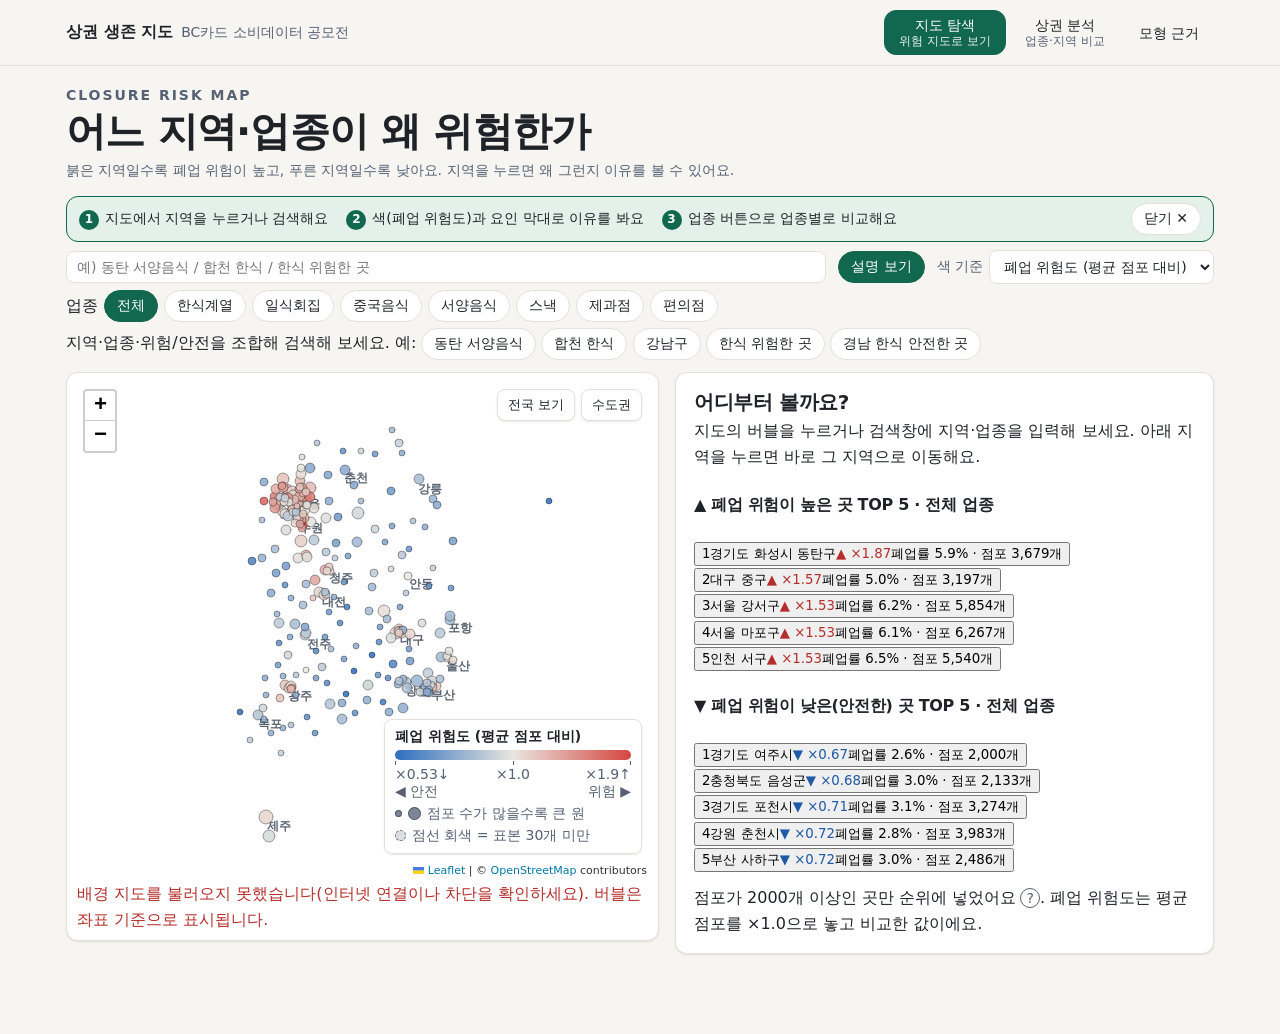
==== commit 28447116: "지도 탭 통계 스트립 삭제 Co-Authored-By: Claude Sonnet 5 <noreply@anthropic.com>" ====
--- a/docs/index.html
+++ b/docs/index.html
@@ -870,13 +870,7 @@
 @media (max-width:767px){.band{padding:var(--s6) 0}}
 .hero{display:flex;flex-wrap:wrap;align-items:flex-end;justify-content:space-between;gap:var(--s3) var(--s5)}
 .hero .hd{min-width:0}
-.statstrip{display:flex;flex-wrap:wrap;gap:var(--s3) var(--s5)}
-.statstrip>div{padding-left:var(--s3);border-left:3px solid var(--accent-tint)}
-.statstrip b{display:block;font-size:var(--fs-lg);font-weight:800;line-height:1.25;color:var(--accent);font-variant-numeric:tabular-nums}
-.statstrip span{font-size:var(--fs-sm);color:var(--sub)}
-@media (max-width:767px){.statstrip{display:grid;grid-template-columns:repeat(4,1fr);gap:var(--s2);width:100%}.statstrip>div{padding-left:var(--s2)}.statstrip b{font-size:18px}.statstrip .dt{display:none}}
-.statstrip .dt{font-style:normal}
-.survlink{background:var(--acc-soft);border:1px solid var(--acc);border-radius:var(--r);padding:10px var(--s4);margin:8px 0;font-size:var(--fs-md)}
+@media (max-width:767px){.survlink{background:var(--acc-soft);border:1px solid var(--acc);border-radius:var(--r);padding:10px var(--s4);margin:8px 0;font-size:var(--fs-md)}
 .survlink a{color:var(--acc);font-weight:600}
 table.ov{min-width:560px}
 table.ov th{white-space:normal;vertical-align:bottom}table.ov th small{font-weight:400;color:var(--sub);font-size:var(--fs-sm)}
@@ -974,7 +968,7 @@
 <section class="tab on" id="t-map">
 <div class="hero"><div class="hd"><p class="eyebrow">CLOSURE RISK MAP</p><h1>어느 지역·업종이 왜 위험한가</h1>
 <p>붉은 지역일수록 폐업 위험이 높고, 푸른 지역일수록 낮아요. 지역을 누르면 왜 그런지 이유를 볼 수 있어요.</p></div>
-<div class="statstrip" role="group" aria-label="분석 범위 요약"><div><b>635,536</b><span>분석 점포</span></div><div><b id="ss-reg">-</b><span>시군구</span></div><div><b id="ss-biz">-</b><span>업종</span></div><div><b>180일</b><span>관측 기간<i class="dt"> 2026-01-01~06-30</i></span></div></div></div>
+</div>
 <div class="guide" id="guide" hidden><ol><li>지도에서 지역을 누르거나 검색해요</li><li>색(폐업 위험도)과 요인 막대로 이유를 봐요</li><li>업종 버튼으로 업종별로 비교해요</li></ol><button type="button" class="chip-b" id="guideX" aria-label="가이드 닫기">닫기 ✕</button></div>
 <div class="toolbar">
 <span class="sugwrap"><input type="text" id="ask" placeholder="예) 동탄 서양음식 / 합천 한식 / 한식 위험한 곳" aria-label="지역·업종 질문" autocomplete="off" role="combobox" aria-autocomplete="list" aria-expanded="false" aria-controls="sug"><ul class="sug" id="sug" role="listbox" hidden></ul></span>
@@ -1038,7 +1032,7 @@
 </div><div class="band alt"><p class="eyebrow">RISK GROUPS</p><h2 id="ch4">4장. 어느 지역 × 업종이 왜 위험한가</h2>
 <p class="sec-sub">각 칸은 그 요인이 평균 점포 대비 폐업 위험을 몇 배로 만드는지(연관)를 나타냅니다. 붉을수록 위험을 높이고 푸를수록 낮춥니다. 점포 300개 이상인 지역·업종 조합만 표시하며<span class="hasq"><button type="button" class="q" data-tip="지역·업종 조합 표는 점포 300개 이상, 시군구 전체 Top 10은 2,000개 이상, 소비 산점도는 100개 이상만 넣어요. 다루는 단위마다 점포 수가 달라서 기준을 다르게 뒀어요. 점포가 적으면 폐업률이 우연으로 크게 흔들려요." aria-label="설명: 지역·업종 조합 표는 점포 300개 이상, 시군구 전체 Top 10은 2,000개 이상, 소비 산점도는 100개 이상만 넣어요. 다루는 단위마다 점포 수가 달라서 기준을 다르게 뒀어요. 점포가 적으면 폐업률이 우연으로 크게 흔들려요.">?</button></span>, 예측에 기여가 없는 입지·지역·업종 직전 폐업률 열은 뺐습니다.</p><div class="note"><b>해석.</b> 위험 지역·업종 조합은 영업연수가 짧고(신생 점포 비중) 점포 규모·운영 특성·지역 폐업 흐름이 높으며, 안전 지역·업종 조합은 오래된 점포가 많은 지방 한식계열이 대부분입니다. 폐업 위험도는 인과가 아니라 연관입니다.</div>
 <h3>가장 위험한 8개 지역·업종 조합</h3><p class="how"><b>읽는 법</b> 숫자는 그 요인이 평균 점포 대비 폐업 위험을 몇 배로 만드는지예요(×1.0 = 평균). 붉을수록 위험을 높이고 푸를수록 낮춰요. 회색은 ±3% 이내라 영향이 작아요.</p><div class="scroll"><table class="grp"><thead><tr><th>지역 · 업종</th><th class="hasq">폐업 위험도(배수)<button type="button" class="q" data-tip="평균 점포를 ×1.0으로 놓고 비교한 폐업 위험도예요. 오른쪽 요인 배수들(표에서 뺀 입지·직전 폐업률 요인 포함)을 곱한 값이에요. 연관일 뿐 원인은 아니에요." aria-label="설명: 평균 점포를 ×1.0으로 놓고 비교한 폐업 위험도예요. 오른쪽 요인 배수들(표에서 뺀 입지·직전 폐업률 요인 포함)을 곱한 값이에요. 연관일 뿐 원인은 아니에요.">?</button></th><th class="hasq">영업연수<button type="button" class="q" data-tip="문을 연 지 몇 년 됐는지예요. 오래 영업한 점포가 많을수록 위험이 낮게 나와요." aria-label="설명: 문을 연 지 몇 년 됐는지예요. 오래 영업한 점포가 많을수록 위험이 낮게 나와요.">?</button></th><th class="hasq">프랜차이즈<button type="button" class="q" data-tip="프랜차이즈(가맹) 점포의 비중이에요. 이 모형에서는 비중이 높은 곳이 위험이 낮게 나와요." aria-label="설명: 프랜차이즈(가맹) 점포의 비중이에요. 이 모형에서는 비중이 높은 곳이 위험이 낮게 나와요.">?</button></th><th class="hasq">점포 규모·운영 특성<button type="button" class="q" data-tip="점포 규모, 다중이용시설 여부처럼 점포 자체의 특성이에요." aria-label="설명: 점포 규모, 다중이용시설 여부처럼 점포 자체의 특성이에요.">?</button></th><th class="hasq">지역 폐업 흐름<button type="button" class="q" data-tip="이 시군구와 이웃 시군구에서 2026-01-01 기준 직전 1년 동안 폐업한 점포의 비율이에요. 높을수록 위험이 높아요." aria-label="설명: 이 시군구와 이웃 시군구에서 2026-01-01 기준 직전 1년 동안 폐업한 점포의 비율이에요. 높을수록 위험이 높아요.">?</button></th><th class="hasq">BC카드 고객 성별<button type="button" class="q" data-tip="BC카드 결제 고객의 남성·여성·법인 비중이에요. 최종 모형에는 들어 있지만 같은 시군구 안에서는 빼는 편이 예측이 조금 더 나았어요. 참고용으로 봐 주세요." aria-label="설명: BC카드 결제 고객의 남성·여성·법인 비중이에요. 최종 모형에는 들어 있지만 같은 시군구 안에서는 빼는 편이 예측이 조금 더 나았어요. 참고용으로 봐 주세요.">?</button></th><th class="hasq">BC카드 고객 연령대<button type="button" class="q" data-tip="BC카드 결제 고객의 연령대 구성이에요. 같은 시군구 안에서는 위험을 가르지 못하고 어떤 유형의 지역인지 알려 주는 신호일 뿐이에요." aria-label="설명: BC카드 결제 고객의 연령대 구성이에요. 같은 시군구 안에서는 위험을 가르지 못하고 어떤 유형의 지역인지 알려 주는 신호일 뿐이에요.">?</button></th><th class="hasq">업종<button type="button" class="q" data-tip="업종마다 평균적으로 폐업이 잦은 정도가 달라요. 그 업종 자체가 가진 기본 위험이에요." aria-label="설명: 업종마다 평균적으로 폐업이 잦은 정도가 달라요. 그 업종 자체가 가진 기본 위험이에요.">?</button></th></tr></thead><tbody><tr><td class="gname">서울특별시 마포구<br><span class="sub">제과점 · 점포 329개 · 실제 폐업률 5.5%</span></td><td class="tot">×1.91</td><td class="chip" style="background:rgba(214,69,65,0.36)"><span class="ar">▲</span>1.18</td><td class="chip flat">0.98</td><td class="chip" style="background:rgba(214,69,65,0.16)"><span class="ar">▲</span>1.08</td><td class="chip" style="background:rgba(214,69,65,0.18)"><span class="ar">▲</span>1.09</td><td class="chip" style="background:rgba(214,69,65,0.10)"><span class="ar">▲</span>1.05</td><td class="chip" style="background:rgba(214,69,65,0.14)"><span class="ar">▲</span>1.07</td><td class="chip" style="background:rgba(214,69,65,0.39)"><span class="ar">▲</span>1.20</td></tr><tr><td class="gname">경기도 화성시 동탄구<br><span class="sub">서양음식 · 점포 931개 · 실제 폐업률 5.1%</span></td><td class="tot">×1.90</td><td class="chip" style="background:rgba(214,69,65,0.38)"><span class="ar">▲</span>1.19</td><td class="chip" style="background:rgba(45,110,190,0.26)"><span class="ar">▼</span>0.88</td><td class="chip" style="background:rgba(214,69,65,0.19)"><span class="ar">▲</span>1.09</td><td class="chip" style="background:rgba(214,69,65,0.40)"><span class="ar">▲</span>1.21</td><td class="chip flat">1.00</td><td class="chip" style="background:rgba(214,69,65,0.74)"><span class="ar">▲</span>1.42</td><td class="chip" style="background:rgba(45,110,190,0.13)"><span class="ar">▼</span>0.94</td></tr><tr><td class="gname">경기도 화성시 동탄구<br><span class="sub">한식계열 · 점포 1,686개 · 실제 폐업률 6.3%</span></td><td class="tot">×1.85</td><td class="chip" style="background:rgba(214,69,65,0.32)"><span class="ar">▲</span>1.16</td><td class="chip" style="background:rgba(214,69,65,0.14)"><span class="ar">▲</span>1.07</td><td class="chip flat">1.02</td><td class="chip" style="background:rgba(214,69,65,0.39)"><span class="ar">▲</span>1.20</td><td class="chip flat">0.98</td><td class="chip" style="background:rgba(214,69,65,0.40)"><span class="ar">▲</span>1.21</td><td class="chip flat">1.02</td></tr><tr><td class="gname">인천광역시 중구<br><span class="sub">서양음식 · 점포 358개 · 실제 폐업률 3.6%</span></td><td class="tot">×1.76</td><td class="chip" style="background:rgba(214,69,65,0.38)"><span class="ar">▲</span>1.19</td><td class="chip" style="background:rgba(45,110,190,0.24)"><span class="ar">▼</span>0.90</td><td class="chip" style="background:rgba(214,69,65,0.44)"><span class="ar">▲</span>1.23</td><td class="chip" style="background:rgba(214,69,65,0.35)"><span class="ar">▲</span>1.18</td><td class="chip flat">1.02</td><td class="chip" style="background:rgba(214,69,65,0.33)"><span class="ar">▲</span>1.16</td><td class="chip" style="background:rgba(45,110,190,0.13)"><span class="ar">▼</span>0.94</td></tr><tr><td class="gname">대구광역시 중구<br><span class="sub">서양음식 · 점포 1,046개 · 실제 폐업률 5.6%</span></td><td class="tot">×1.75</td><td class="chip" style="background:rgba(214,69,65,0.16)"><span class="ar">▲</span>1.08</td><td class="chip flat">1.01</td><td class="chip" style="background:rgba(214,69,65,0.17)"><span class="ar">▲</span>1.08</td><td class="chip" style="background:rgba(214,69,65,0.17)"><span class="ar">▲</span>1.08</td><td class="chip" style="background:rgba(214,69,65,0.09)"><span class="ar">▲</span>1.04</td><td class="chip" style="background:rgba(214,69,65,0.60)"><span class="ar">▲</span>1.32</td><td class="chip" style="background:rgba(45,110,190,0.13)"><span class="ar">▼</span>0.94</td></tr><tr><td class="gname">인천광역시 서구<br><span class="sub">스낵 · 점포 395개 · 실제 폐업률 8.3%</span></td><td class="tot">×1.72</td><td class="chip" style="background:rgba(214,69,65,0.09)"><span class="ar">▲</span>1.04</td><td class="chip flat">1.02</td><td class="chip" style="background:rgba(214,69,65,0.46)"><span class="ar">▲</span>1.24</td><td class="chip flat">1.02</td><td class="chip flat">1.00</td><td class="chip" style="background:rgba(214,69,65,0.31)"><span class="ar">▲</span>1.15</td><td class="chip" style="background:rgba(214,69,65,0.21)"><span class="ar">▲</span>1.10</td></tr><tr><td class="gname">서울특별시 송파구<br><span class="sub">서양음식 · 점포 1,494개 · 실제 폐업률 5.7%</span></td><td class="tot">×1.71</td><td class="chip" style="background:rgba(214,69,65,0.28)"><span class="ar">▲</span>1.14</td><td class="chip" style="background:rgba(45,110,190,0.11)"><span class="ar">▼</span>0.95</td><td class="chip" style="background:rgba(214,69,65,0.30)"><span class="ar">▲</span>1.15</td><td class="chip" style="background:rgba(214,69,65,0.32)"><span class="ar">▲</span>1.16</td><td class="chip flat">1.02</td><td class="chip" style="background:rgba(214,69,65,0.41)"><span class="ar">▲</span>1.21</td><td class="chip" style="background:rgba(45,110,190,0.13)"><span class="ar">▼</span>0.94</td></tr><tr><td class="gname">경기도 하남시<br><span class="sub">서양음식 · 점포 599개 · 실제 폐업률 8.3%</span></td><td class="tot">×1.71</td><td class="chip" style="background:rgba(214,69,65,0.34)"><span class="ar">▲</span>1.17</td><td class="chip" style="background:rgba(45,110,190,0.23)"><span class="ar">▼</span>0.90</td><td class="chip" style="background:rgba(214,69,65,0.11)"><span class="ar">▲</span>1.05</td><td class="chip" style="background:rgba(214,69,65,0.58)"><span class="ar">▲</span>1.31</td><td class="chip flat">1.01</td><td class="chip" style="background:rgba(214,69,65,0.41)"><span class="ar">▲</span>1.21</td><td class="chip" style="background:rgba(45,110,190,0.13)"><span class="ar">▼</span>0.94</td></tr></tbody></table></div>
-<h3>가장 안전한 8개 지역·업종 조합</h3><p class="how"><b>읽는 법</b> 위 표와 같은 방식으로 읽어요. 푸를수록 그 요인이 위험을 낮추고, 회색(±3% 이내)은 영향이 작아요.</p><div class="scroll"><table class="grp"><thead><tr><th>지역 · 업종</th><th class="hasq">폐업 위험도(배수)<button type="button" class="q" data-tip="평균 점포를 ×1.0으로 놓고 비교한 폐업 위험도예요. 오른쪽 요인 배수들(표에서 뺀 입지·직전 폐업률 요인 포함)을 곱한 값이에요. 연관일 뿐 원인은 아니에요." aria-label="설명: 평균 점포를 ×1.0으로 놓고 비교한 폐업 위험도예요. 오른쪽 요인 배수들(표에서 뺀 입지·직전 폐업률 요인 포함)을 곱한 값이에요. 연관일 뿐 원인은 아니에요.">?</button></th><th class="hasq">영업연수<button type="button" class="q" data-tip="문을 연 지 몇 년 됐는지예요. 오래 영업한 점포가 많을수록 위험이 낮게 나와요." aria-label="설명: 문을 연 지 몇 년 됐는지예요. 오래 영업한 점포가 많을수록 위험이 낮게 나와요.">?</button></th><th class="hasq">프랜차이즈<button type="button" class="q" data-tip="프랜차이즈(가맹) 점포의 비중이에요. 이 모형에서는 비중이 높은 곳이 위험이 낮게 나와요." aria-label="설명: 프랜차이즈(가맹) 점포의 비중이에요. 이 모형에서는 비중이 높은 곳이 위험이 낮게 나와요.">?</button></th><th class="hasq">점포 규모·운영 특성<button type="button" class="q" data-tip="점포 규모, 다중이용시설 여부처럼 점포 자체의 특성이에요." aria-label="설명: 점포 규모, 다중이용시설 여부처럼 점포 자체의 특성이에요.">?</button></th><th class="hasq">지역 폐업 흐름<button type="button" class="q" data-tip="이 시군구와 이웃 시군구에서 2026-01-01 기준 직전 1년 동안 폐업한 점포의 비율이에요. 높을수록 위험이 높아요." aria-label="설명: 이 시군구와 이웃 시군구에서 2026-01-01 기준 직전 1년 동안 폐업한 점포의 비율이에요. 높을수록 위험이 높아요.">?</button></th><th class="hasq">BC카드 고객 성별<button type="button" class="q" data-tip="BC카드 결제 고객의 남성·여성·법인 비중이에요. 최종 모형에는 들어 있지만 같은 시군구 안에서는 빼는 편이 예측이 조금 더 나았어요. 참고용으로 봐 주세요." aria-label="설명: BC카드 결제 고객의 남성·여성·법인 비중이에요. 최종 모형에는 들어 있지만 같은 시군구 안에서는 빼는 편이 예측이 조금 더 나았어요. 참고용으로 봐 주세요.">?</button></th><th class="hasq">BC카드 고객 연령대<button type="button" class="q" data-tip="BC카드 결제 고객의 연령대 구성이에요. 같은 시군구 안에서는 위험을 가르지 못하고 어떤 유형의 지역인지 알려 주는 신호일 뿐이에요." aria-label="설명: BC카드 결제 고객의 연령대 구성이에요. 같은 시군구 안에서는 위험을 가르지 못하고 어떤 유형의 지역인지 알려 주는 신호일 뿐이에요.">?</button></th><th class="hasq">업종<button type="button" class="q" data-tip="업종마다 평균적으로 폐업이 잦은 정도가 달라요. 그 업종 자체가 가진 기본 위험이에요." aria-label="설명: 업종마다 평균적으로 폐업이 잦은 정도가 달라요. 그 업종 자체가 가진 기본 위험이에요.">?</button></th></tr></thead><tbody><tr><td class="gname">경상남도 합천군<br><span class="sub">한식계열 · 점포 434개 · 실제 폐업률 2.8%</span></td><td class="tot">×0.44</td><td class="chip" style="background:rgba(45,110,190,0.36)"><span class="ar">▼</span>0.85</td><td class="chip" style="background:rgba(214,69,65,0.19)"><span class="ar">▲</span>1.09</td><td class="chip" style="background:rgba(45,110,190,0.19)"><span class="ar">▼</span>0.91</td><td class="chip" style="background:rgba(45,110,190,0.59)"><span class="ar">▼</span>0.76</td><td class="chip flat">0.98</td><td class="chip" style="background:rgba(45,110,190,0.70)"><span class="ar">▼</span>0.72</td><td class="chip flat">1.02</td></tr><tr><td class="gname">경상남도 산청군<br><span class="sub">한식계열 · 점포 436개 · 실제 폐업률 0.7%</span></td><td class="tot">×0.46</td><td class="chip" style="background:rgba(45,110,190,0.30)"><span class="ar">▼</span>0.87</td><td class="chip" style="background:rgba(214,69,65,0.18)"><span class="ar">▲</span>1.09</td><td class="chip" style="background:rgba(45,110,190,0.31)"><span class="ar">▼</span>0.86</td><td class="chip" style="background:rgba(45,110,190,0.38)"><span class="ar">▼</span>0.84</td><td class="chip flat">0.98</td><td class="chip" style="background:rgba(45,110,190,0.74)"><span class="ar">▼</span>0.71</td><td class="chip flat">1.02</td></tr><tr><td class="gname">경상남도 하동군<br><span class="sub">한식계열 · 점포 548개 · 실제 폐업률 2.0%</span></td><td class="tot">×0.48</td><td class="chip" style="background:rgba(45,110,190,0.32)"><span class="ar">▼</span>0.86</td><td class="chip" style="background:rgba(214,69,65,0.19)"><span class="ar">▲</span>1.09</td><td class="chip" style="background:rgba(45,110,190,0.18)"><span class="ar">▼</span>0.92</td><td class="chip" style="background:rgba(45,110,190,0.40)"><span class="ar">▼</span>0.83</td><td class="chip flat">0.98</td><td class="chip" style="background:rgba(45,110,190,0.73)"><span class="ar">▼</span>0.71</td><td class="chip flat">1.02</td></tr><tr><td class="gname">경상남도 거제시<br><span class="sub">일식회집 · 점포 472개 · 실제 폐업률 3.0%</span></td><td class="tot">×0.50</td><td class="chip" style="background:rgba(45,110,190,0.29)"><span class="ar">▼</span>0.87</td><td class="chip" style="background:rgba(214,69,65,0.20)"><span class="ar">▲</span>1.10</td><td class="chip" style="background:rgba(45,110,190,0.17)"><span class="ar">▼</span>0.93</td><td class="chip" style="background:rgba(45,110,190,0.46)"><span class="ar">▼</span>0.81</td><td class="chip flat">0.97</td><td class="chip" style="background:rgba(45,110,190,0.23)"><span class="ar">▼</span>0.90</td><td class="chip" style="background:rgba(45,110,190,0.38)"><span class="ar">▼</span>0.84</td></tr><tr><td class="gname">경상남도 창녕군<br><span class="sub">한식계열 · 점포 629개 · 실제 폐업률 2.4%</span></td><td class="tot">×0.53</td><td class="chip" style="background:rgba(45,110,190,0.29)"><span class="ar">▼</span>0.87</td><td class="chip" style="background:rgba(214,69,65,0.19)"><span class="ar">▲</span>1.09</td><td class="chip" style="background:rgba(45,110,190,0.17)"><span class="ar">▼</span>0.92</td><td class="chip" style="background:rgba(45,110,190,0.45)"><span class="ar">▼</span>0.81</td><td class="chip flat">0.98</td><td class="chip" style="background:rgba(45,110,190,0.54)"><span class="ar">▼</span>0.78</td><td class="chip flat">1.02</td></tr><tr><td class="gname">충청북도 영동군<br><span class="sub">한식계열 · 점포 469개 · 실제 폐업률 1.3%</span></td><td class="tot">×0.55</td><td class="chip" style="background:rgba(45,110,190,0.29)"><span class="ar">▼</span>0.87</td><td class="chip" style="background:rgba(214,69,65,0.18)"><span class="ar">▲</span>1.09</td><td class="chip" style="background:rgba(45,110,190,0.09)"><span class="ar">▼</span>0.96</td><td class="chip" style="background:rgba(45,110,190,0.43)"><span class="ar">▼</span>0.82</td><td class="chip flat">0.98</td><td class="chip" style="background:rgba(45,110,190,0.59)"><span class="ar">▼</span>0.76</td><td class="chip flat">1.02</td></tr><tr><td class="gname">경상남도 고성군<br><span class="sub">한식계열 · 점포 484개 · 실제 폐업률 2.9%</span></td><td class="tot">×0.55</td><td class="chip" style="background:rgba(45,110,190,0.18)"><span class="ar">▼</span>0.92</td><td class="chip" style="background:rgba(214,69,65,0.19)"><span class="ar">▲</span>1.09</td><td class="chip" style="background:rgba(45,110,190,0.23)"><span class="ar">▼</span>0.90</td><td class="chip" style="background:rgba(45,110,190,0.47)"><span class="ar">▼</span>0.80</td><td class="chip flat">0.97</td><td class="chip" style="background:rgba(45,110,190,0.51)"><span class="ar">▼</span>0.79</td><td class="chip flat">1.02</td></tr><tr><td class="gname">경상남도 창원시 마산합포구<br><span class="sub">일식회집 · 점포 305개 · 실제 폐업률 1.3%</span></td><td class="tot">×0.55</td><td class="chip" style="background:rgba(45,110,190,0.45)"><span class="ar">▼</span>0.81</td><td class="chip" style="background:rgba(214,69,65,0.20)"><span class="ar">▲</span>1.10</td><td class="chip" style="background:rgba(214,69,65,0.17)"><span class="ar">▲</span>1.08</td><td class="chip" style="background:rgba(45,110,190,0.40)"><span class="ar">▼</span>0.83</td><td class="chip flat">0.98</td><td class="chip" style="background:rgba(45,110,190,0.35)"><span class="ar">▼</span>0.85</td><td class="chip" style="background:rgba(45,110,190,0.38)"><span class="ar">▼</span>0.84</td></tr></tbody></table></div>
+<h3>가장 안전한 8개 지역·업종 조합</h3><div class="scroll"><table class="grp"><thead><tr><th>지역 · 업종</th><th class="hasq">폐업 위험도(배수)<button type="button" class="q" data-tip="평균 점포를 ×1.0으로 놓고 비교한 폐업 위험도예요. 오른쪽 요인 배수들(표에서 뺀 입지·직전 폐업률 요인 포함)을 곱한 값이에요. 연관일 뿐 원인은 아니에요." aria-label="설명: 평균 점포를 ×1.0으로 놓고 비교한 폐업 위험도예요. 오른쪽 요인 배수들(표에서 뺀 입지·직전 폐업률 요인 포함)을 곱한 값이에요. 연관일 뿐 원인은 아니에요.">?</button></th><th class="hasq">영업연수<button type="button" class="q" data-tip="문을 연 지 몇 년 됐는지예요. 오래 영업한 점포가 많을수록 위험이 낮게 나와요." aria-label="설명: 문을 연 지 몇 년 됐는지예요. 오래 영업한 점포가 많을수록 위험이 낮게 나와요.">?</button></th><th class="hasq">프랜차이즈<button type="button" class="q" data-tip="프랜차이즈(가맹) 점포의 비중이에요. 이 모형에서는 비중이 높은 곳이 위험이 낮게 나와요." aria-label="설명: 프랜차이즈(가맹) 점포의 비중이에요. 이 모형에서는 비중이 높은 곳이 위험이 낮게 나와요.">?</button></th><th class="hasq">점포 규모·운영 특성<button type="button" class="q" data-tip="점포 규모, 다중이용시설 여부처럼 점포 자체의 특성이에요." aria-label="설명: 점포 규모, 다중이용시설 여부처럼 점포 자체의 특성이에요.">?</button></th><th class="hasq">지역 폐업 흐름<button type="button" class="q" data-tip="이 시군구와 이웃 시군구에서 2026-01-01 기준 직전 1년 동안 폐업한 점포의 비율이에요. 높을수록 위험이 높아요." aria-label="설명: 이 시군구와 이웃 시군구에서 2026-01-01 기준 직전 1년 동안 폐업한 점포의 비율이에요. 높을수록 위험이 높아요.">?</button></th><th class="hasq">BC카드 고객 성별<button type="button" class="q" data-tip="BC카드 결제 고객의 남성·여성·법인 비중이에요. 최종 모형에는 들어 있지만 같은 시군구 안에서는 빼는 편이 예측이 조금 더 나았어요. 참고용으로 봐 주세요." aria-label="설명: BC카드 결제 고객의 남성·여성·법인 비중이에요. 최종 모형에는 들어 있지만 같은 시군구 안에서는 빼는 편이 예측이 조금 더 나았어요. 참고용으로 봐 주세요.">?</button></th><th class="hasq">BC카드 고객 연령대<button type="button" class="q" data-tip="BC카드 결제 고객의 연령대 구성이에요. 같은 시군구 안에서는 위험을 가르지 못하고 어떤 유형의 지역인지 알려 주는 신호일 뿐이에요." aria-label="설명: BC카드 결제 고객의 연령대 구성이에요. 같은 시군구 안에서는 위험을 가르지 못하고 어떤 유형의 지역인지 알려 주는 신호일 뿐이에요.">?</button></th><th class="hasq">업종<button type="button" class="q" data-tip="업종마다 평균적으로 폐업이 잦은 정도가 달라요. 그 업종 자체가 가진 기본 위험이에요." aria-label="설명: 업종마다 평균적으로 폐업이 잦은 정도가 달라요. 그 업종 자체가 가진 기본 위험이에요.">?</button></th></tr></thead><tbody><tr><td class="gname">경상남도 합천군<br><span class="sub">한식계열 · 점포 434개 · 실제 폐업률 2.8%</span></td><td class="tot">×0.44</td><td class="chip" style="background:rgba(45,110,190,0.36)"><span class="ar">▼</span>0.85</td><td class="chip" style="background:rgba(214,69,65,0.19)"><span class="ar">▲</span>1.09</td><td class="chip" style="background:rgba(45,110,190,0.19)"><span class="ar">▼</span>0.91</td><td class="chip" style="background:rgba(45,110,190,0.59)"><span class="ar">▼</span>0.76</td><td class="chip flat">0.98</td><td class="chip" style="background:rgba(45,110,190,0.70)"><span class="ar">▼</span>0.72</td><td class="chip flat">1.02</td></tr><tr><td class="gname">경상남도 산청군<br><span class="sub">한식계열 · 점포 436개 · 실제 폐업률 0.7%</span></td><td class="tot">×0.46</td><td class="chip" style="background:rgba(45,110,190,0.30)"><span class="ar">▼</span>0.87</td><td class="chip" style="background:rgba(214,69,65,0.18)"><span class="ar">▲</span>1.09</td><td class="chip" style="background:rgba(45,110,190,0.31)"><span class="ar">▼</span>0.86</td><td class="chip" style="background:rgba(45,110,190,0.38)"><span class="ar">▼</span>0.84</td><td class="chip flat">0.98</td><td class="chip" style="background:rgba(45,110,190,0.74)"><span class="ar">▼</span>0.71</td><td class="chip flat">1.02</td></tr><tr><td class="gname">경상남도 하동군<br><span class="sub">한식계열 · 점포 548개 · 실제 폐업률 2.0%</span></td><td class="tot">×0.48</td><td class="chip" style="background:rgba(45,110,190,0.32)"><span class="ar">▼</span>0.86</td><td class="chip" style="background:rgba(214,69,65,0.19)"><span class="ar">▲</span>1.09</td><td class="chip" style="background:rgba(45,110,190,0.18)"><span class="ar">▼</span>0.92</td><td class="chip" style="background:rgba(45,110,190,0.40)"><span class="ar">▼</span>0.83</td><td class="chip flat">0.98</td><td class="chip" style="background:rgba(45,110,190,0.73)"><span class="ar">▼</span>0.71</td><td class="chip flat">1.02</td></tr><tr><td class="gname">경상남도 거제시<br><span class="sub">일식회집 · 점포 472개 · 실제 폐업률 3.0%</span></td><td class="tot">×0.50</td><td class="chip" style="background:rgba(45,110,190,0.29)"><span class="ar">▼</span>0.87</td><td class="chip" style="background:rgba(214,69,65,0.20)"><span class="ar">▲</span>1.10</td><td class="chip" style="background:rgba(45,110,190,0.17)"><span class="ar">▼</span>0.93</td><td class="chip" style="background:rgba(45,110,190,0.46)"><span class="ar">▼</span>0.81</td><td class="chip flat">0.97</td><td class="chip" style="background:rgba(45,110,190,0.23)"><span class="ar">▼</span>0.90</td><td class="chip" style="background:rgba(45,110,190,0.38)"><span class="ar">▼</span>0.84</td></tr><tr><td class="gname">경상남도 창녕군<br><span class="sub">한식계열 · 점포 629개 · 실제 폐업률 2.4%</span></td><td class="tot">×0.53</td><td class="chip" style="background:rgba(45,110,190,0.29)"><span class="ar">▼</span>0.87</td><td class="chip" style="background:rgba(214,69,65,0.19)"><span class="ar">▲</span>1.09</td><td class="chip" style="background:rgba(45,110,190,0.17)"><span class="ar">▼</span>0.92</td><td class="chip" style="background:rgba(45,110,190,0.45)"><span class="ar">▼</span>0.81</td><td class="chip flat">0.98</td><td class="chip" style="background:rgba(45,110,190,0.54)"><span class="ar">▼</span>0.78</td><td class="chip flat">1.02</td></tr><tr><td class="gname">충청북도 영동군<br><span class="sub">한식계열 · 점포 469개 · 실제 폐업률 1.3%</span></td><td class="tot">×0.55</td><td class="chip" style="background:rgba(45,110,190,0.29)"><span class="ar">▼</span>0.87</td><td class="chip" style="background:rgba(214,69,65,0.18)"><span class="ar">▲</span>1.09</td><td class="chip" style="background:rgba(45,110,190,0.09)"><span class="ar">▼</span>0.96</td><td class="chip" style="background:rgba(45,110,190,0.43)"><span class="ar">▼</span>0.82</td><td class="chip flat">0.98</td><td class="chip" style="background:rgba(45,110,190,0.59)"><span class="ar">▼</span>0.76</td><td class="chip flat">1.02</td></tr><tr><td class="gname">경상남도 고성군<br><span class="sub">한식계열 · 점포 484개 · 실제 폐업률 2.9%</span></td><td class="tot">×0.55</td><td class="chip" style="background:rgba(45,110,190,0.18)"><span class="ar">▼</span>0.92</td><td class="chip" style="background:rgba(214,69,65,0.19)"><span class="ar">▲</span>1.09</td><td class="chip" style="background:rgba(45,110,190,0.23)"><span class="ar">▼</span>0.90</td><td class="chip" style="background:rgba(45,110,190,0.47)"><span class="ar">▼</span>0.80</td><td class="chip flat">0.97</td><td class="chip" style="background:rgba(45,110,190,0.51)"><span class="ar">▼</span>0.79</td><td class="chip flat">1.02</td></tr><tr><td class="gname">경상남도 창원시 마산합포구<br><span class="sub">일식회집 · 점포 305개 · 실제 폐업률 1.3%</span></td><td class="tot">×0.55</td><td class="chip" style="background:rgba(45,110,190,0.45)"><span class="ar">▼</span>0.81</td><td class="chip" style="background:rgba(214,69,65,0.20)"><span class="ar">▲</span>1.10</td><td class="chip" style="background:rgba(214,69,65,0.17)"><span class="ar">▲</span>1.08</td><td class="chip" style="background:rgba(45,110,190,0.40)"><span class="ar">▼</span>0.83</td><td class="chip flat">0.98</td><td class="chip" style="background:rgba(45,110,190,0.35)"><span class="ar">▼</span>0.85</td><td class="chip" style="background:rgba(45,110,190,0.38)"><span class="ar">▼</span>0.84</td></tr></tbody></table></div>
 
 
 </div><div class="band"><p class="eyebrow">SPATIAL PATTERN</p><h2 id="ch5">5장. 남은 공간 구조와 지역 폐업 흐름</h2><p class="plain">이웃 지역의 폐업 흐름을 모형에 넣으니, 모형이 놓치던 ‘이웃끼리 닮은 패턴’이 사라졌어요.</p><details class="stat"><summary>통계 상세 (심사·연구자용)</summary><div class="statbody"><p class="sec-sub">모형이 설명하지 못한 부분(잔차)이 이웃한 시군구끼리 비슷한지(Moran’s I, 미학습 예측 기준, 가까운 5개 이웃)를 봤습니다.</p>
@@ -1539,7 +1533,6 @@
 document.querySelectorAll('#nav button').forEach(x=>x.addEventListener('click',()=>tab(x.dataset.t)));
 if(location.hash&&$('#t-'+location.hash.slice(1)))tab(location.hash.slice(1));
 window.addEventListener('hashchange',()=>{const k=location.hash.slice(1);if($('#t-'+k)&&!$('#t-'+k).classList.contains('on'))tab(k);});   // 같은 문서에서 #surv 등으로 바꿔도 탭이 열린다
-$('#ss-reg').textContent=D.regions.length.toLocaleString();$('#ss-biz').textContent=BIZ.length;   // 통계 스트립 값은 데이터에서 읽는다
 renderLegend();renderHome();update();
 $('#btn-nat').addEventListener('click',clearSel);$('#btn-sudo').addEventListener('click',goSudo);
 const aq=new URLSearchParams(location.search).get('area');if(aq){$('#areaq').value=aq;areaShow();}
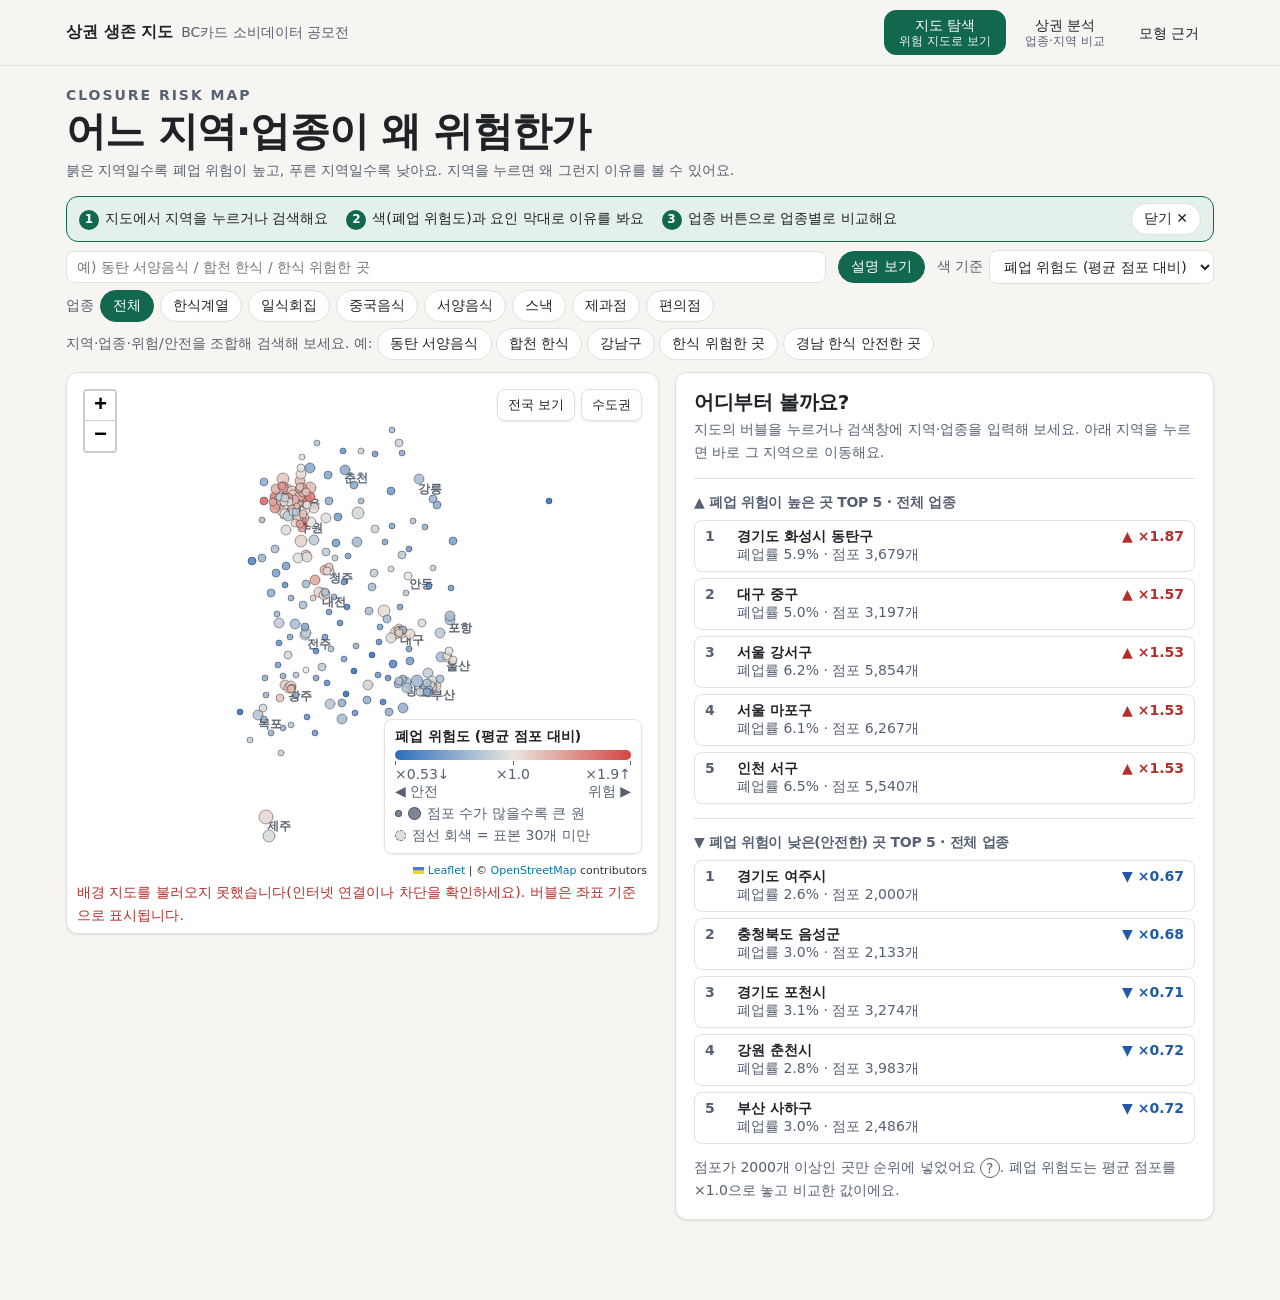
==== commit 3c8f5764: "모형 근거 탭 말투를 ~이다체로 변경(요약 문장·제목 '시사점'·도움말·읽는 법·배너), 통계 스트립 삭제 때 깨진 CSS(@media 미닫힘) 복구 Co-Authored-By: " ====
--- a/docs/index.html
+++ b/docs/index.html
@@ -870,7 +870,7 @@
 @media (max-width:767px){.band{padding:var(--s6) 0}}
 .hero{display:flex;flex-wrap:wrap;align-items:flex-end;justify-content:space-between;gap:var(--s3) var(--s5)}
 .hero .hd{min-width:0}
-@media (max-width:767px){.survlink{background:var(--acc-soft);border:1px solid var(--acc);border-radius:var(--r);padding:10px var(--s4);margin:8px 0;font-size:var(--fs-md)}
+.survlink{background:var(--acc-soft);border:1px solid var(--acc);border-radius:var(--r);padding:10px var(--s4);margin:8px 0;font-size:var(--fs-md)}
 .survlink a{color:var(--acc);font-weight:600}
 table.ov{min-width:560px}
 table.ov th{white-space:normal;vertical-align:bottom}table.ov th small{font-weight:400;color:var(--sub);font-size:var(--fs-sm)}
@@ -1000,58 +1000,58 @@
 <div class="card"><div id="scat"></div><p class="cap">점 하나 = 시군구×업종 조합(점포 100개 이상), 굵은 선 = 소비 10분위별 실제 폐업률. 소비 하위 구간의 폐업률이 가장 낮고 중·상위에서는 비슷한 수준으로 이어집니다 — 소비가 높다고 덜 폐업하지 않습니다. 업종 안 소비 순위와 폐업률의 순위상관은 전체 +0.19, 같은 시군구 안에서는 +0.02(관계 없음)입니다.</p></div></div>
 </section>
 
-<section class="tab" id="t-surv"><div class="band first"><div class="sumbox card primary"><p class="eyebrow">OVERVIEW</p><h2 style="margin:0 0 4px">이 서비스는 무엇이고, 결론은 무엇인가요?</h2><p class="plain" style="margin:0 0 8px">전국 시군구의 7개 업종 점포가 2026년 상반기 180일 동안 실제로 문을 닫은 기록을 바탕으로, 어느 지역·업종이 평균 점포보다 폐업 위험이 높은지, 그리고 왜 그런지를 지도로 보여 줘요.</p><ol class="sumlist"><li><b>위험은 업종보다 지역에서 더 크게 갈려요.</b> 시군구만으로 설명한 정도가 업종만의 약 4배예요.</li><li><b>소비가 많다고 버티지는 않아요.</b> BC카드 소비 지표를 더해도 폐업 예측은 좋아지지 않았어요.</li><li><b>점포는 영업연수·점포 규모·운영 특성·프랜차이즈가, 지역은 지역 폐업 흐름이 위험을 가장 잘 설명해요.</b></li></ol><div class="sumcta"><button type="button" class="chip-b pri" data-go-tab="map">지도에서 확인하기 →</button><a class="chip-b" href="#implications" data-jump="implications">BC카드에 주는 시사점 보기</a></div></div></div><nav class="toc" aria-label="이 탭의 섹션 바로가기"><a class="chip-b" href="#overview" data-jump="overview">요인 중요도</a><a class="chip-b" href="#implications" data-jump="implications">시사점</a><a class="chip-b" href="#conclusions" data-jump="conclusions">핵심 결론</a><a class="chip-b" href="#ch1" data-jump="ch1">1장 필요한 요인</a><a class="chip-b" href="#ch2" data-jump="ch2">2장 지역 vs 업종</a><a class="chip-b" href="#ch3" data-jump="ch3">3장 BC 소비</a><a class="chip-b" href="#ch4" data-jump="ch4">4장 위험한 곳</a><a class="chip-b" href="#ch5" data-jump="ch5">5장 남은 패턴</a><a class="chip-b" href="#limits" data-jump="limits">데이터·한계</a></nav><div id="survlink" class="survlink" hidden></div><div class="band alt"><p class="eyebrow">EVIDENCE</p><h2 id="overview">세 관점으로 본 요인 중요도</h2><p class="plain">보는 관점에 따라 중요한 요인이 달라요. ★이 붙은 칸이 뚜렷하게 중요한 요인이에요.</p><p class="how"><b>읽는 법</b> 숫자는 그 요인 묶음을 뺐을 때 예측이 얼마나 나빠지는지예요. 색은 각 열 안에서 큰 값일수록 진해요(★ 유의 청록, 회색 불확실, ▼ 주황 빼는 편이 나음). 요인 순서는 왼쪽 열의 값이 큰 순서로 고정했어요. 막대와 신뢰구간은 아래 각 장의 ‘통계 상세’에 있어요.</p><div class="scroll"><table class="ov"><thead><tr><th>요인 묶음</th><th class="hasq">점포 단위<br><small>폐업할 점포 가려내기</small><button type="button" class="q" data-tip="한 점포가 폐업할지 가려내는 정확도(C-index)가, 그 요인 묶음을 뺐을 때 얼마나 떨어지는지예요." aria-label="설명: 한 점포가 폐업할지 가려내는 정확도(C-index)가, 그 요인 묶음을 뺐을 때 얼마나 떨어지는지예요.">?</button></th><th class="hasq">지역 간 순위<br><small>지역끼리 위험 순위</small><button type="button" class="q" data-tip="지역끼리의 폐업 위험 순위 예측이, 그 요인 묶음을 뺐을 때 얼마나 나빠지는지예요." aria-label="설명: 지역끼리의 폐업 위험 순위 예측이, 그 요인 묶음을 뺐을 때 얼마나 나빠지는지예요.">?</button></th><th class="hasq">같은 시군구 안 순위<br><small>안에서 조합 순위</small><button type="button" class="q" data-tip="같은 시군구 안에서 지역·업종 조합의 순위 예측이, 그 요인 묶음을 뺐을 때 얼마나 나빠지는지예요. 음수면 빼는 편이 오히려 나아요." aria-label="설명: 같은 시군구 안에서 지역·업종 조합의 순위 예측이, 그 요인 묶음을 뺐을 때 얼마나 나빠지는지예요. 음수면 빼는 편이 오히려 나아요.">?</button></th></tr></thead><tbody><tr><th scope="row">영업연수</th><td class="ovc pos" style="background:color-mix(in srgb,var(--acc) 44%,transparent)">★ +0.0127</td><td class="ovc pos" style="background:color-mix(in srgb,var(--acc) 29%,transparent)">★ +0.016</td><td class="ovc muted" style="background:color-mix(in srgb,var(--flat) 8%,transparent)">+0.006</td></tr><tr><th scope="row">점포 규모·운영 특성</th><td class="ovc pos" style="background:color-mix(in srgb,var(--acc) 36%,transparent)">★ +0.0095</td><td class="ovc muted" style="background:color-mix(in srgb,var(--flat) 10%,transparent)">+0.007</td><td class="ovc muted" style="background:color-mix(in srgb,var(--flat) 7%,transparent)">+0.004</td></tr><tr><th scope="row">프랜차이즈</th><td class="ovc pos" style="background:color-mix(in srgb,var(--acc) 35%,transparent)">★ +0.0087</td><td class="ovc muted" style="background:color-mix(in srgb,var(--flat) 7%,transparent)">+0.001</td><td class="ovc muted" style="background:color-mix(in srgb,var(--flat) 9%,transparent)">+0.008</td></tr><tr><th scope="row">지역 폐업 흐름</th><td class="ovc muted" style="background:color-mix(in srgb,var(--flat) 9%,transparent)">+0.0021</td><td class="ovc pos" style="background:color-mix(in srgb,var(--acc) 44%,transparent)">★ +0.031</td><td class="ovc muted" style="background:color-mix(in srgb,var(--flat) 6%,transparent)">-0.001</td></tr><tr><th scope="row">BC카드 고객 연령대</th><td class="ovc muted" style="background:color-mix(in srgb,var(--flat) 8%,transparent)">+0.0014</td><td class="ovc pos" style="background:color-mix(in srgb,var(--acc) 38%,transparent)">★ +0.025</td><td class="ovc muted" style="background:color-mix(in srgb,var(--flat) 9%,transparent)">+0.007</td></tr><tr><th scope="row">업종</th><td class="ovc muted" style="background:color-mix(in srgb,var(--flat) 8%,transparent)">+0.0012</td><td class="ovc muted" style="background:color-mix(in srgb,var(--flat) 16%,transparent)">+0.018</td><td class="ovc pos" style="background:color-mix(in srgb,var(--acc) 44%,transparent)">★ +0.049</td></tr><tr><th scope="row">입지</th><td class="ovc muted" style="background:color-mix(in srgb,var(--flat) 6%,transparent)">+0.0001</td><td class="ovc muted" style="background:color-mix(in srgb,var(--flat) 7%,transparent)">+0.001</td><td class="ovc muted" style="background:color-mix(in srgb,var(--flat) 6%,transparent)">+0.000</td></tr><tr><th scope="row">지역·업종 직전 폐업률</th><td class="ovc muted" style="background:color-mix(in srgb,var(--flat) 6%,transparent)">+0.0000</td><td class="ovc muted" style="background:color-mix(in srgb,var(--flat) 7%,transparent)">+0.001</td><td class="ovc muted" style="background:color-mix(in srgb,var(--flat) 7%,transparent)">+0.002</td></tr><tr><th scope="row">BC카드 고객 성별</th><td class="ovc muted" style="background:color-mix(in srgb,var(--flat) 6%,transparent)">-0.0001</td><td class="ovc muted" style="background:color-mix(in srgb,var(--flat) 7%,transparent)">-0.002</td><td class="ovc neg" style="background:color-mix(in srgb,#b45309 18%,transparent)">▼ -0.007</td></tr></tbody></table></div><p class="how"><b>주의</b> BC카드 고객 연령대는 지역 간 순위에서는 유의하지만 같은 시군구 안에서는 아니에요. 원인이 아니라 “어떤 유형의 지역인가”를 알려 주는 신호로 읽어 주세요.</p></div><div class="band"><p class="eyebrow">IMPLICATIONS</p><h2 id="implications">BC카드에 주는 시사점</h2><p class="sec-sub">누가 · 무엇을 · 어떤 데이터로 할 수 있는지로 정리했어요(분석 결과를 활용처 관점으로 다시 쓴 것이며, 사실 내용은 그대로예요).</p><div class="imps"><div class="imp primary"><h4>소비 지표 단독으로 폐업 위험을 진단하지 않는다.</h4><dl><dt>누가</dt><dd>BC카드 상권 분석·가맹점 대상 서비스 담당</dd><dt>무엇을</dt><dd>소비 규모만으로 “안전한 상권”이라고 안내하지 않는다</dd><dt>어떤 데이터로</dt><dd>시군구×업종 소비 금액·건수(BC카드 ABP) — 이번 분석에서 예측을 개선하지 못한 지표</dd></dl><p class="cap" style="margin:6px 0 0">소비가 큰 상권이 오히려 회전율이 높았습니다. 소비 규모는 “수요가 있다”는 신호이지 “버틴다”는 신호가 아닙니다.</p></div><div class="imp primary"><h4>위험 진단은 점포 특성(영업연수·프랜차이즈·규모)과 지역 폐업 흐름을 결합해야 합니다.</h4><dl><dt>누가</dt><dd>폐업 위험 진단 상품을 기획하는 BC카드 상품팀</dd><dt>무엇을</dt><dd>점포 특성과 지역 폐업 흐름을 결합한 폐업 위험도 지표를 만든다</dd><dt>어떤 데이터로</dt><dd>인허가 데이터(LOCALDATA)의 영업연수·프랜차이즈·규모 + 이웃 시군구를 포함한 직전 1년 폐업률</dd></dl><p class="cap" style="margin:6px 0 0">이웃 시군구까지 포함한 최근 1년 폐업률이 지역 간 순위의 가장 강한 단일 신호였습니다.</p></div><div class="imp primary"><h4>조기 경보 후보:</h4><dl><dt>누가</dt><dd>가맹점 대상 상권 모니터링 서비스 담당</dd><dt>무엇을</dt><dd>신생 점포 비중이 높고 이웃 지역 폐업이 늘고 있는 지역·업종 조합을 우선 관찰 대상으로 삼는다</dd><dt>어떤 데이터로</dt><dd>영업연수 분포(인허가) + 이웃 시군구 폐업 추이</dd></dl><p class="cap" style="margin:6px 0 0">신생 점포 비중이 높고 이웃 지역 폐업이 늘고 있는 지역·업종 조합(예: 수도권 동북부 한식계열·서양음식)을 우선 관찰 대상으로 삼을 수 있습니다.</p></div><div class="imp primary"><h4>더 나아가려면 점포 단위 매출 데이터가 필요합니다.</h4><dl><dt>누가</dt><dd>BC카드 가맹점 데이터 담당</dd><dt>무엇을</dt><dd>이번 지역·업종 조합 수준의 진단을 점포 단위로 넓힌다</dd><dt>어떤 데이터로</dt><dd>가맹점별 월 매출 추이(“소비는 있는데 못 버티는” 점포를 직접 확인)</dd></dl><p class="cap" style="margin:6px 0 0">가맹점별 매출 추이를 결합하면 “소비는 있는데 못 버티는” 점포를 직접 볼 수 있습니다. 이번 분석은 그 전 단계의 지역·업종 조합 수준 진단입니다.</p></div></div></div><div class="band alt"><p class="eyebrow">CONCLUSION</p><h2 id="conclusions">핵심 결론</h2>
-<p class="sec-sub">모든 수치는 <span class="hasq">학습에 쓰지 않은 지역·업종 조합<button type="button" class="q" data-tip="모형을 만들 때 쓰지 않고 따로 빼 둔 조합이에요. 처음 보는 곳에서도 맞히는지 확인하려고 써요." aria-label="설명: 모형을 만들 때 쓰지 않고 따로 빼 둔 조합이에요. 처음 보는 곳에서도 맞히는지 확인하려고 써요.">?</button></span>(5-fold <span class="hasq">교차검증<button type="button" class="q" data-tip="데이터를 5개로 나눠 한 조각씩 빼 두고, 그 조각에서 예측이 맞는지 확인하는 방법이에요. 이미 본 데이터가 아니라 처음 보는 데이터에서의 성능을 재요." aria-label="설명: 데이터를 5개로 나눠 한 조각씩 빼 두고, 그 조각에서 예측이 맞는지 확인하는 방법이에요. 이미 본 데이터가 아니라 처음 보는 데이터에서의 성능을 재요.">?</button></span>)에서 확인했고, 연관이지 인과가 아닙니다.</p>
-<div class="card primary findings-box"><div class="finding"><div class="n">A</div><div><h4>위험의 가장 큰 축은 “어느 업종이냐”보다 “어느 지역이냐”</h4><div class="stat-number"><b class="num">약 4배</b><span class="lbl">시군구만으로 설명한 정도 ÷ 업종만 (<span class="hasq">조정 R²<button type="button" class="q" data-tip="설명력을 0~1로 나타낸 값이에요. 클수록 그 정보만으로 폐업률 차이를 잘 설명해요." aria-label="설명: 설명력을 0~1로 나타낸 값이에요. 클수록 그 정보만으로 폐업률 차이를 잘 설명해요.">?</button></span> 0.44 vs 0.12)</span></div><details class="tech"><summary>통계 용어로 보기</summary><p>지역·업종 조합 간 폐업률 차이를 시군구 더미만으로 설명한 정도(<span class="hasq">조정 R²<button type="button" class="q" data-tip="설명력을 0~1로 나타낸 값이에요. 클수록 그 정보만으로 폐업률 차이를 잘 설명해요." aria-label="설명: 설명력을 0~1로 나타낸 값이에요. 클수록 그 정보만으로 폐업률 차이를 잘 설명해요.">?</button></span> 0.44)가 업종만의 경우(0.12)의 약 4배입니다.</p></details></div></div>
-<div class="finding"><div class="n">B</div><div><h4>소비가 많다고 버티지 않는다</h4><div class="stat-number"><b class="num">4.30% vs 3.30%</b><span class="lbl">소비 상위 vs 하위 구간의 실제 폐업률</span></div><details class="tech"><summary>통계 용어로 보기</summary><p>업종 안에서 점포당 소비가 상위인 지역·업종 조합의 폐업률은 4.30%로 하위(3.30%)보다 높았습니다. 같은 시군구 안에서는 관계가 없습니다(<span class="hasq">순위상관<button type="button" class="q" data-tip="두 값의 순위가 얼마나 비슷한지를 -1~+1로 나타낸 값이에요. 0이면 관계가 없어요." aria-label="설명: 두 값의 순위가 얼마나 비슷한지를 -1~+1로 나타낸 값이에요. 0이면 관계가 없어요.">?</button></span> +0.02). 소비 규모·객단가·성장률 등을 모형에 더해도 예측이 좋아지지 않았습니다.</p></details></div></div>
-<div class="finding"><div class="n">C</div><div><h4>BC카드 고객 연령대는 “지역 유형”의 신호일 뿐, 같은 지역 안의 원인이 아니다</h4><div class="stat-number"><b class="num">+0.007</b><span class="lbl">같은 시군구 안에서 연령대의 순위 개선 효과 (<span class="hasq">신뢰구간<button type="button" class="q" data-tip="결과가 우연으로 흔들릴 수 있는 범위(95%)예요. 이 범위가 0을 포함하면 차이가 확실하지 않다는 뜻이에요." aria-label="설명: 결과가 우연으로 흔들릴 수 있는 범위(95%)예요. 이 범위가 0을 포함하면 차이가 확실하지 않다는 뜻이에요.">?</button></span>이 0을 포함)</span></div><details class="tech"><summary>통계 용어로 보기</summary><p>연령대 구성은 시군구 간 순위에는 도움이 되지만(+0.025) 같은 시군구 안에서는 도움이 되지 않습니다(+0.007, <span class="hasq">신뢰구간<button type="button" class="q" data-tip="결과가 우연으로 흔들릴 수 있는 범위(95%)예요. 이 범위가 0을 포함하면 차이가 확실하지 않다는 뜻이에요." aria-label="설명: 결과가 우연으로 흔들릴 수 있는 범위(95%)예요. 이 범위가 0을 포함하면 차이가 확실하지 않다는 뜻이에요.">?</button></span>이 0을 포함).</p></details></div></div>
-<div class="finding"><div class="n">D</div><div><h4>점포 단위 판별은 영업연수·점포 규모·운영 특성·프랜차이즈가 만든다</h4><div class="stat-number"><b class="num">0.013</b><span class="lbl">영업연수를 빼면 점포 판별력(<span class="hasq">C-index<button type="button" class="q" data-tip="폐업할 점포와 남을 점포를 얼마나 잘 가려내는지를 나타낸 값이에요(0.5는 무작위, 1은 완벽)." aria-label="설명: 폐업할 점포와 남을 점포를 얼마나 잘 가려내는지를 나타낸 값이에요(0.5는 무작위, 1은 완벽).">?</button></span>)이 떨어지는 정도</span></div><details class="tech"><summary>통계 용어로 보기</summary><p>이 세 요인 묶음을 빼면 판별력(<span class="hasq">C-index<button type="button" class="q" data-tip="폐업할 점포와 남을 점포를 얼마나 잘 가려내는지를 나타낸 값이에요(0.5는 무작위, 1은 완벽)." aria-label="설명: 폐업할 점포와 남을 점포를 얼마나 잘 가려내는지를 나타낸 값이에요(0.5는 무작위, 1은 완벽).">?</button></span>)이 각각 0.013 · 0.009 · 0.009 떨어집니다. BC 변수를 뺀 경우는 0.002 이하입니다.</p></details></div></div>
-<div class="finding"><div class="n">E</div><div><h4>이웃 지역끼리 닮은 패턴은 “<span class="hasq">지역 폐업 흐름<button type="button" class="q" data-tip="이 시군구와 이웃 시군구에서 2026-01-01 기준 직전 1년 동안 폐업한 점포의 비율이에요." aria-label="설명: 이 시군구와 이웃 시군구에서 2026-01-01 기준 직전 1년 동안 폐업한 점포의 비율이에요.">?</button></span>” 하나로 설명된다</h4><div class="stat-number"><b class="num">0.157 → 0.023</b><span class="lbl">이웃끼리 닮은 패턴(<span class="hasq">Moran’s I<button type="button" class="q" data-tip="이웃한 지역끼리 값이 비슷한 정도(공간 자기상관)예요. 0에 가까울수록 이웃끼리 닮은 패턴이 남아 있지 않다는 뜻이에요." aria-label="설명: 이웃한 지역끼리 값이 비슷한 정도(공간 자기상관)예요. 0에 가까울수록 이웃끼리 닮은 패턴이 남아 있지 않다는 뜻이에요.">?</button></span>) 넣기 전 → 후</span></div><details class="tech"><summary>통계 용어로 보기</summary><p><span class="hasq">잔차<button type="button" class="q" data-tip="모형이 설명하지 못하고 남은 부분(실제 − 예측)이에요." aria-label="설명: 모형이 설명하지 못하고 남은 부분(실제 − 예측)이에요.">?</button></span>의 공간 자기상관(<span class="hasq">Moran’s I<button type="button" class="q" data-tip="이웃한 지역끼리 값이 비슷한 정도(공간 자기상관)예요. 0에 가까울수록 이웃끼리 닮은 패턴이 남아 있지 않다는 뜻이에요." aria-label="설명: 이웃한 지역끼리 값이 비슷한 정도(공간 자기상관)예요. 0에 가까울수록 이웃끼리 닮은 패턴이 남아 있지 않다는 뜻이에요.">?</button></span>)이 0.157에서 0.023(p=0.23)로 사라졌습니다. 복잡한 그래프 신경망 없이, 이웃 시군구까지 포함한 지역 폐업 흐름이라는 해석 가능한 변수만으로 충분했습니다.</p></details></div></div>
-
-</div></div><div class="band"><p class="eyebrow">MODEL</p><h2 id="ch1">1장. 무엇이 예측에 필요한가</h2><p class="plain">점포 하나를 가려낼 땐 영업연수·점포 규모·운영 특성·프랜차이즈가, 지역끼리 비교할 땐 지역 폐업 흐름과 영업연수가 중요했어요. BC카드 고객 연령대는 ‘어떤 유형의 지역인가’를 알려 주는 신호일 뿐 같은 지역 안의 원인은 아니었고, 같은 시군구 안에서 조합을 가르는 건 업종뿐이었어요.</p><details class="stat"><summary>통계 상세 (심사·연구자용)</summary><div class="statbody">
-<p class="sec-sub">최종 모형에서 한 <span class="hasq">요인 묶음<button type="button" class="q" data-tip="모형에 넣은 변수들을 성격별로 묶은 것이에요(예: 영업연수, 프랜차이즈, BC카드 변수). 한 묶음을 통째로 빼 봐요." aria-label="설명: 모형에 넣은 변수들을 성격별로 묶은 것이에요(예: 영업연수, 프랜차이즈, BC카드 변수). 한 묶음을 통째로 빼 봐요.">?</button></span>을 빼고 다시 학습해, 학습에 쓰지 않은 지역·업종 조합에서 얼마나 나빠지는지 잰 값입니다. 클수록 그 요인 묶음이 필요합니다. 지역·업종 조합 순위는 지역·업종 조합 평균 위험점수와 실제 폐업률의 Spearman 순위상관입니다(전체 0.594, 시군구 내 0.455).</p>
-<div class="lgbox"><p class="lgd"><span class="lgi"><span class="sw pos"></span>★ 유의(청록) — 그 요인 묶음을 빼면 눈에 띄게 나빠져요</span><span class="lgi"><span class="sw muted"></span>회색 — 불확실</span><span class="lgi"><span class="sw neg"></span>▼ 주황 — 빼는 편이 오히려 나음</span></p><p class="how" style="margin:0"><b>유의의 기준</b> 순위 차트(ΔSpearman)는 95% 신뢰구간이 0을 제외할 때예요. ΔC-index 차트는 신뢰구간이 없어서, 통계 검정이 아니라 리포트의 표시 기준인 “0.003 초과”로 칠했어요. 세 차트는 각각 값이 큰 순서(위→아래)로 정렬해서 요인 순서가 서로 달라요.</p></div><div class="cols">
-<div class="card" id="chart-c"><h3 style="margin-top:0">점포 단위 판별력 하락 (<span class="hasq">ΔC-index<button type="button" class="q" data-tip="Δ(델타)는 ‘변화량’이에요. 어떤 요인 묶음을 뺐을 때 점포 단위 판별력(C-index)이 얼마나 떨어지는지예요. 클수록 그 묶음이 중요해요." aria-label="설명: Δ(델타)는 ‘변화량’이에요. 어떤 요인 묶음을 뺐을 때 점포 단위 판별력(C-index)이 얼마나 떨어지는지예요. 클수록 그 묶음이 중요해요.">?</button></span>)</h3><p class="concl"><b>영업연수·점포 규모·운영 특성·프랜차이즈가 점포 수준의 판별을 만듭니다.</b></p><p class="how"><b>읽는 법</b> 막대가 길수록, 그 요인 묶음을 빼면 점포 단위 예측(폐업할 점포 가려내기)이 많이 나빠져요. 값이 큰 순서로 위에서 아래로 정렬했어요.</p><div class="hb" role="group" aria-label="점포 단위 판별력 하락(ΔC-index): 유의한 요인(★) 영업연수, 점포 규모·운영 특성, 프랜차이즈; 나머지는 불확실(회색)."><div class="hbrow" data-cls="pos"><div class="nm">★ 영업연수</div><div class="trk"><i class="zero" style="left:11.10%"></i><i class="hbar pos" style="left:11.10%;width:70.57%"></i></div><div class="val">+0.0127</div></div><div class="hbrow" data-cls="pos"><div class="nm">★ 점포 규모·운영 특성</div><div class="trk"><i class="zero" style="left:11.10%"></i><i class="hbar pos" style="left:11.10%;width:52.77%"></i></div><div class="val">+0.0095</div></div><div class="hbrow" data-cls="pos"><div class="nm">★ 프랜차이즈</div><div class="trk"><i class="zero" style="left:11.10%"></i><i class="hbar pos" style="left:11.10%;width:48.33%"></i></div><div class="val">+0.0087</div></div><div class="hbrow" data-cls="muted"><div class="nm">지역 폐업 흐름</div><div class="trk"><i class="zero" style="left:11.10%"></i><i class="hbar muted" style="left:11.10%;width:11.67%"></i></div><div class="val">+0.0021</div></div><div class="hbrow" data-cls="muted"><div class="nm">BC카드 고객 연령대</div><div class="trk"><i class="zero" style="left:11.10%"></i><i class="hbar muted" style="left:11.10%;width:7.77%"></i></div><div class="val">+0.0014</div></div><div class="hbrow" data-cls="muted"><div class="nm">업종</div><div class="trk"><i class="zero" style="left:11.10%"></i><i class="hbar muted" style="left:11.10%;width:6.67%"></i></div><div class="val">+0.0012</div></div><div class="hbrow" data-cls="muted"><div class="nm">입지</div><div class="trk"><i class="zero" style="left:11.10%"></i><i class="hbar muted" style="left:11.10%;width:0.57%"></i></div><div class="val">+0.0001</div></div><div class="hbrow" data-cls="muted"><div class="nm">지역·업종 직전 폐업률</div><div class="trk"><i class="zero" style="left:11.10%"></i><i class="hbar muted" style="left:11.10%;width:0.53%"></i></div><div class="val">+0.0000</div></div><div class="hbrow" data-cls="muted"><div class="nm">BC카드 고객 성별</div><div class="trk"><i class="zero" style="left:11.10%"></i><i class="hbar muted" style="left:10.57%;width:0.57%"></i></div><div class="val">-0.0001</div></div><div class="hbrow hbaxis" aria-hidden="true"><div></div><div class="ax"><i class="tk" style="left:11.10%"></i><span class="lb" style="left:11.10%">0</span><i class="tk" style="left:38.88%"></i><span class="lb" style="left:38.88%">+0.005</span><i class="tk" style="left:66.65%"></i><span class="lb" style="left:66.65%">+0.010</span><i class="tk" style="left:94.43%"></i><span class="lb" style="left:94.43%">+0.015</span></div><div></div></div></div></div>
-<div class="card" id="chart-s"><h3 style="margin-top:0">지역 간 순위 하락 (<span class="hasq">ΔSpearman<button type="button" class="q" data-tip="요인 묶음을 뺐을 때 순위 예측(Spearman 순위상관)이 얼마나 나빠지는지예요. 클수록 그 묶음이 중요해요." aria-label="설명: 요인 묶음을 뺐을 때 순위 예측(Spearman 순위상관)이 얼마나 나빠지는지예요. 클수록 그 묶음이 중요해요.">?</button></span>, 95% CI)</h3><p class="concl"><b>지역 폐업 흐름과 BC카드 고객 연령대가 “어느 지역인가”를 가릅니다.</b> 다만 BC카드 고객 연령대는 같은 시군구 안에서는 도움이 되지 않아(아래 차트), 원인이 아니라 지역 유형의 신호로 읽어야 합니다.</p><p class="how"><b>읽는 법</b> 막대가 길수록, 그 요인 묶음을 빼면 ‘지역끼리의 위험 순위’가 많이 틀어져요. 막대 위 가로선은 95% 신뢰구간이에요. 값이 큰 순서로 정렬했어요.</p><div class="hb" role="group" aria-label="지역 간 순위 하락(ΔSpearman, 95% CI): 유의한 요인(★) 지역 폐업 흐름, BC카드 고객 연령대, 영업연수; 나머지는 불확실(회색)."><div class="hbrow" data-cls="pos"><div class="nm">★ 지역 폐업 흐름</div><div class="trk"><i class="zero" style="left:28.58%"></i><i class="hbar pos" style="left:28.58%;width:29.54%"></i><i class="wk" style="left:30.46%;width:52.41%"></i><i class="wkc" style="left:30.46%"></i><i class="wkc" style="left:82.87%"></i></div><div class="val">+0.031</div></div><div class="hbrow" data-cls="pos"><div class="nm">★ BC카드 고객 연령대</div><div class="trk"><i class="zero" style="left:28.58%"></i><i class="hbar pos" style="left:28.58%;width:23.79%"></i><i class="wk" style="left:35.25%;width:37.13%"></i><i class="wkc" style="left:35.25%"></i><i class="wkc" style="left:72.38%"></i></div><div class="val">+0.025</div></div><div class="hbrow" data-cls="muted"><div class="nm">업종</div><div class="trk"><i class="zero" style="left:28.58%"></i><i class="hbar muted" style="left:28.58%;width:17.13%"></i><i class="wk" style="left:25.71%;width:40.00%"></i><i class="wkc" style="left:25.71%"></i><i class="wkc" style="left:65.71%"></i></div><div class="val">+0.018</div></div><div class="hbrow" data-cls="pos"><div class="nm">★ 영업연수</div><div class="trk"><i class="zero" style="left:28.58%"></i><i class="hbar pos" style="left:28.58%;width:15.25%"></i><i class="wk" style="left:34.29%;width:20.00%"></i><i class="wkc" style="left:34.29%"></i><i class="wkc" style="left:54.29%"></i></div><div class="val">+0.016</div></div><div class="hbrow" data-cls="muted"><div class="nm">점포 규모·운영 특성</div><div class="trk"><i class="zero" style="left:28.58%"></i><i class="hbar muted" style="left:28.58%;width:6.67%"></i><i class="wk" style="left:22.87%;width:26.67%"></i><i class="wkc" style="left:22.87%"></i><i class="wkc" style="left:49.54%"></i></div><div class="val">+0.007</div></div><div class="hbrow" data-cls="muted"><div class="nm">지역·업종 직전 폐업률</div><div class="trk"><i class="zero" style="left:28.58%"></i><i class="hbar muted" style="left:28.58%;width:0.96%"></i><i class="wk" style="left:27.62%;width:3.79%"></i><i class="wkc" style="left:27.62%"></i><i class="wkc" style="left:31.42%"></i></div><div class="val">+0.001</div></div><div class="hbrow" data-cls="muted"><div class="nm">입지</div><div class="trk"><i class="zero" style="left:28.58%"></i><i class="hbar muted" style="left:28.58%;width:0.96%"></i><i class="wk" style="left:24.75%;width:8.58%"></i><i class="wkc" style="left:24.75%"></i><i class="wkc" style="left:33.33%"></i></div><div class="val">+0.001</div></div><div class="hbrow" data-cls="muted"><div class="nm">프랜차이즈</div><div class="trk"><i class="zero" style="left:28.58%"></i><i class="hbar muted" style="left:28.58%;width:0.96%"></i><i class="wk" style="left:20.96%;width:15.25%"></i><i class="wkc" style="left:20.96%"></i><i class="wkc" style="left:36.21%"></i></div><div class="val">+0.001</div></div><div class="hbrow" data-cls="muted"><div class="nm">BC카드 고객 성별</div><div class="trk"><i class="zero" style="left:28.58%"></i><i class="hbar muted" style="left:26.67%;width:1.91%"></i><i class="wk" style="left:21.91%;width:9.50%"></i><i class="wkc" style="left:21.91%"></i><i class="wkc" style="left:31.42%"></i></div><div class="val">-0.002</div></div><div class="hbrow hbaxis" aria-hidden="true"><div></div><div class="ax"><i class="tk" style="left:9.53%"></i><span class="lb" style="left:9.53%">-0.02</span><i class="tk" style="left:28.58%"></i><span class="lb" style="left:28.58%">0</span><i class="tk" style="left:47.63%"></i><span class="lb" style="left:47.63%">+0.02</span><i class="tk" style="left:66.68%"></i><span class="lb" style="left:66.68%">+0.04</span><i class="tk" style="left:85.72%"></i><span class="lb" style="left:85.72%">+0.06</span></div><div></div></div></div></div>
+<section class="tab" id="t-surv"><div class="band first"><div class="sumbox card primary"><p class="eyebrow">OVERVIEW</p><h2 style="margin:0 0 4px">이 서비스는 무엇이고, 결론은 무엇인가요?</h2><p class="plain" style="margin:0 0 8px">전국 시군구의 7개 업종 점포가 2026년 상반기 180일 동안 실제로 문을 닫은 기록을 바탕으로, 어느 지역·업종이 평균 점포보다 폐업 위험이 높은지, 그리고 원인은 무엇인지를 지도로 보여준다.</p><ol class="sumlist"><li><b>위험은 업종보다 지역에서 더 크게 갈린다.</b> 시군구만으로 설명한 정도가 업종만의 약 4배이다.</li><li><b>소비가 많다고 버티지는 않는다.</b> BC카드 소비 지표를 더해도 폐업 예측은 좋아지지 않았다.</li><li><b>점포는 영업연수·점포 규모·운영 특성·프랜차이즈가, 지역은 지역 폐업 흐름이 위험을 가장 잘 설명한다.</b></li></ol><div class="sumcta"><button type="button" class="chip-b pri" data-go-tab="map">지도에서 확인하기 →</button><a class="chip-b" href="#implications" data-jump="implications">시사점 보기</a></div></div></div><nav class="toc" aria-label="이 탭의 섹션 바로가기"><a class="chip-b" href="#overview" data-jump="overview">요인 중요도</a><a class="chip-b" href="#implications" data-jump="implications">시사점</a><a class="chip-b" href="#conclusions" data-jump="conclusions">핵심 결론</a><a class="chip-b" href="#ch1" data-jump="ch1">1장 필요한 요인</a><a class="chip-b" href="#ch2" data-jump="ch2">2장 지역 vs 업종</a><a class="chip-b" href="#ch3" data-jump="ch3">3장 BC 소비</a><a class="chip-b" href="#ch4" data-jump="ch4">4장 위험한 곳</a><a class="chip-b" href="#ch5" data-jump="ch5">5장 남은 패턴</a><a class="chip-b" href="#limits" data-jump="limits">데이터·한계</a></nav><div id="survlink" class="survlink" hidden></div><div class="band alt"><p class="eyebrow">EVIDENCE</p><h2 id="overview">세 관점으로 본 요인 중요도</h2><p class="plain">보는 관점에 따라 중요한 요인이 달라진다. ★이 붙은 칸이 뚜렷하게 중요한 요인이다.</p><p class="how"><b>읽는 법</b> 숫자는 그 요인 묶음을 뺐을 때 예측이 얼마나 나빠지는지를 나타낸다. 색은 각 열 안에서 큰 값일수록 진하다(★ 유의 청록, 회색 불확실, ▼ 주황 빼는 편이 나음). 요인 순서는 왼쪽 열의 값이 큰 순서로 고정했다. 막대와 신뢰구간은 아래 각 장의 ‘통계 상세’에 있다.</p><div class="scroll"><table class="ov"><thead><tr><th>요인 묶음</th><th class="hasq">점포 단위<br><small>폐업할 점포 가려내기</small><button type="button" class="q" data-tip="한 점포가 폐업할지 가려내는 정확도(C-index)가, 그 요인 묶음을 뺐을 때 얼마나 떨어지는지를 나타낸다." aria-label="설명: 한 점포가 폐업할지 가려내는 정확도(C-index)가, 그 요인 묶음을 뺐을 때 얼마나 떨어지는지를 나타낸다.">?</button></th><th class="hasq">지역 간 순위<br><small>지역끼리 위험 순위</small><button type="button" class="q" data-tip="지역끼리의 폐업 위험 순위 예측이, 그 요인 묶음을 뺐을 때 얼마나 나빠지는지를 나타낸다." aria-label="설명: 지역끼리의 폐업 위험 순위 예측이, 그 요인 묶음을 뺐을 때 얼마나 나빠지는지를 나타낸다.">?</button></th><th class="hasq">같은 시군구 안 순위<br><small>안에서 조합 순위</small><button type="button" class="q" data-tip="같은 시군구 안에서 지역·업종 조합의 순위 예측이, 그 요인 묶음을 뺐을 때 얼마나 나빠지는지를 나타낸다. 음수면 빼는 편이 오히려 낫다." aria-label="설명: 같은 시군구 안에서 지역·업종 조합의 순위 예측이, 그 요인 묶음을 뺐을 때 얼마나 나빠지는지를 나타낸다. 음수면 빼는 편이 오히려 낫다.">?</button></th></tr></thead><tbody><tr><th scope="row">영업연수</th><td class="ovc pos" style="background:color-mix(in srgb,var(--acc) 44%,transparent)">★ +0.0127</td><td class="ovc pos" style="background:color-mix(in srgb,var(--acc) 29%,transparent)">★ +0.016</td><td class="ovc muted" style="background:color-mix(in srgb,var(--flat) 8%,transparent)">+0.006</td></tr><tr><th scope="row">점포 규모·운영 특성</th><td class="ovc pos" style="background:color-mix(in srgb,var(--acc) 36%,transparent)">★ +0.0095</td><td class="ovc muted" style="background:color-mix(in srgb,var(--flat) 10%,transparent)">+0.007</td><td class="ovc muted" style="background:color-mix(in srgb,var(--flat) 7%,transparent)">+0.004</td></tr><tr><th scope="row">프랜차이즈</th><td class="ovc pos" style="background:color-mix(in srgb,var(--acc) 35%,transparent)">★ +0.0087</td><td class="ovc muted" style="background:color-mix(in srgb,var(--flat) 7%,transparent)">+0.001</td><td class="ovc muted" style="background:color-mix(in srgb,var(--flat) 9%,transparent)">+0.008</td></tr><tr><th scope="row">지역 폐업 흐름</th><td class="ovc muted" style="background:color-mix(in srgb,var(--flat) 9%,transparent)">+0.0021</td><td class="ovc pos" style="background:color-mix(in srgb,var(--acc) 44%,transparent)">★ +0.031</td><td class="ovc muted" style="background:color-mix(in srgb,var(--flat) 6%,transparent)">-0.001</td></tr><tr><th scope="row">BC카드 고객 연령대</th><td class="ovc muted" style="background:color-mix(in srgb,var(--flat) 8%,transparent)">+0.0014</td><td class="ovc pos" style="background:color-mix(in srgb,var(--acc) 38%,transparent)">★ +0.025</td><td class="ovc muted" style="background:color-mix(in srgb,var(--flat) 9%,transparent)">+0.007</td></tr><tr><th scope="row">업종</th><td class="ovc muted" style="background:color-mix(in srgb,var(--flat) 8%,transparent)">+0.0012</td><td class="ovc muted" style="background:color-mix(in srgb,var(--flat) 16%,transparent)">+0.018</td><td class="ovc pos" style="background:color-mix(in srgb,var(--acc) 44%,transparent)">★ +0.049</td></tr><tr><th scope="row">입지</th><td class="ovc muted" style="background:color-mix(in srgb,var(--flat) 6%,transparent)">+0.0001</td><td class="ovc muted" style="background:color-mix(in srgb,var(--flat) 7%,transparent)">+0.001</td><td class="ovc muted" style="background:color-mix(in srgb,var(--flat) 6%,transparent)">+0.000</td></tr><tr><th scope="row">지역·업종 직전 폐업률</th><td class="ovc muted" style="background:color-mix(in srgb,var(--flat) 6%,transparent)">+0.0000</td><td class="ovc muted" style="background:color-mix(in srgb,var(--flat) 7%,transparent)">+0.001</td><td class="ovc muted" style="background:color-mix(in srgb,var(--flat) 7%,transparent)">+0.002</td></tr><tr><th scope="row">BC카드 고객 성별</th><td class="ovc muted" style="background:color-mix(in srgb,var(--flat) 6%,transparent)">-0.0001</td><td class="ovc muted" style="background:color-mix(in srgb,var(--flat) 7%,transparent)">-0.002</td><td class="ovc neg" style="background:color-mix(in srgb,#b45309 18%,transparent)">▼ -0.007</td></tr></tbody></table></div><p class="how"><b>주의</b> BC카드 고객 연령대는 지역 간 순위에서는 유의하지만 같은 시군구 안에서는 아니다. 원인이 아니라 “어떤 유형의 지역인가”를 알려 주는 신호로 읽어야 한다.</p></div><div class="band"><p class="eyebrow">IMPLICATIONS</p><h2 id="implications">시사점</h2><p class="sec-sub">누가 · 무엇을 · 어떤 데이터로 할 수 있는지로 정리했다(분석 결과를 활용처 관점으로 다시 쓴 것이며, 사실 내용은 그대로이다).</p><div class="imps"><div class="imp primary"><h4>소비 지표 단독으로 폐업 위험을 진단하지 않는다.</h4><dl><dt>누가</dt><dd>BC카드 상권 분석·가맹점 대상 서비스 담당</dd><dt>무엇을</dt><dd>소비 규모만으로 “안전한 상권”이라고 안내하지 않는다</dd><dt>어떤 데이터로</dt><dd>시군구×업종 소비 금액·건수(BC카드 ABP) — 이번 분석에서 예측을 개선하지 못한 지표</dd></dl><p class="cap" style="margin:6px 0 0">소비가 큰 상권이 오히려 회전율이 높았다. 소비 규모는 “수요가 있다”는 신호이지 “버틴다”는 신호가 아니다.</p></div><div class="imp primary"><h4>위험 진단은 점포 특성(영업연수·프랜차이즈·규모)과 지역 폐업 흐름을 결합해야 한다.</h4><dl><dt>누가</dt><dd>폐업 위험 진단 상품을 기획하는 BC카드 상품팀</dd><dt>무엇을</dt><dd>점포 특성과 지역 폐업 흐름을 결합한 폐업 위험도 지표를 만든다</dd><dt>어떤 데이터로</dt><dd>인허가 데이터(LOCALDATA)의 영업연수·프랜차이즈·규모 + 이웃 시군구를 포함한 직전 1년 폐업률</dd></dl><p class="cap" style="margin:6px 0 0">이웃 시군구까지 포함한 최근 1년 폐업률이 지역 간 순위의 가장 강한 단일 신호였다.</p></div><div class="imp primary"><h4>조기 경보 후보:</h4><dl><dt>누가</dt><dd>가맹점 대상 상권 모니터링 서비스 담당</dd><dt>무엇을</dt><dd>신생 점포 비중이 높고 이웃 지역 폐업이 늘고 있는 지역·업종 조합을 우선 관찰 대상으로 삼는다</dd><dt>어떤 데이터로</dt><dd>영업연수 분포(인허가) + 이웃 시군구 폐업 추이</dd></dl><p class="cap" style="margin:6px 0 0">신생 점포 비중이 높고 이웃 지역 폐업이 늘고 있는 지역·업종 조합(예: 수도권 동북부 한식계열·서양음식)을 우선 관찰 대상으로 삼을 수 있다.</p></div><div class="imp primary"><h4>더 나아가려면 점포 단위 매출 데이터가 필요하다.</h4><dl><dt>누가</dt><dd>BC카드 가맹점 데이터 담당</dd><dt>무엇을</dt><dd>이번 지역·업종 조합 수준의 진단을 점포 단위로 넓힌다</dd><dt>어떤 데이터로</dt><dd>가맹점별 월 매출 추이(“소비는 있는데 못 버티는” 점포를 직접 확인)</dd></dl><p class="cap" style="margin:6px 0 0">가맹점별 매출 추이를 결합하면 “소비는 있는데 못 버티는” 점포를 직접 볼 수 있다. 이번 분석은 그 전 단계의 지역·업종 조합 수준 진단이다.</p></div></div></div><div class="band alt"><p class="eyebrow">CONCLUSION</p><h2 id="conclusions">핵심 결론</h2>
+<p class="sec-sub">모든 수치는 <span class="hasq">학습에 쓰지 않은 지역·업종 조합<button type="button" class="q" data-tip="모형을 만들 때 쓰지 않고 따로 빼 둔 조합이다. 처음 보는 곳에서도 맞히는지 확인하는 데 쓴다." aria-label="설명: 모형을 만들 때 쓰지 않고 따로 빼 둔 조합이다. 처음 보는 곳에서도 맞히는지 확인하는 데 쓴다.">?</button></span>(5-fold <span class="hasq">교차검증<button type="button" class="q" data-tip="데이터를 5개로 나눠 한 조각씩 빼 두고, 그 조각에서 예측이 맞는지 확인하는 방법이다. 이미 본 데이터가 아니라 처음 보는 데이터에서의 성능을 잰다." aria-label="설명: 데이터를 5개로 나눠 한 조각씩 빼 두고, 그 조각에서 예측이 맞는지 확인하는 방법이다. 이미 본 데이터가 아니라 처음 보는 데이터에서의 성능을 잰다.">?</button></span>)에서 확인했고, 연관이지 인과가 아니다.</p>
+<div class="card primary findings-box"><div class="finding"><div class="n">A</div><div><h4>위험의 가장 큰 축은 “어느 업종이냐”보다 “어느 지역이냐”</h4><div class="stat-number"><b class="num">약 4배</b><span class="lbl">시군구만으로 설명한 정도 ÷ 업종만 (<span class="hasq">조정 R²<button type="button" class="q" data-tip="설명력을 0~1로 나타낸 값이다. 클수록 그 정보만으로 폐업률 차이를 잘 설명한다." aria-label="설명: 설명력을 0~1로 나타낸 값이다. 클수록 그 정보만으로 폐업률 차이를 잘 설명한다.">?</button></span> 0.44 vs 0.12)</span></div><details class="tech"><summary>통계 용어로 보기</summary><p>지역·업종 조합 간 폐업률 차이를 시군구 더미만으로 설명한 정도(<span class="hasq">조정 R²<button type="button" class="q" data-tip="설명력을 0~1로 나타낸 값이다. 클수록 그 정보만으로 폐업률 차이를 잘 설명한다." aria-label="설명: 설명력을 0~1로 나타낸 값이다. 클수록 그 정보만으로 폐업률 차이를 잘 설명한다.">?</button></span> 0.44)가 업종만의 경우(0.12)의 약 4배이다.</p></details></div></div>
+<div class="finding"><div class="n">B</div><div><h4>소비가 많다고 버티지 않는다</h4><div class="stat-number"><b class="num">4.30% vs 3.30%</b><span class="lbl">소비 상위 vs 하위 구간의 실제 폐업률</span></div><details class="tech"><summary>통계 용어로 보기</summary><p>업종 안에서 점포당 소비가 상위인 지역·업종 조합의 폐업률은 4.30%로 하위(3.30%)보다 높았다. 같은 시군구 안에서는 관계가 없다(<span class="hasq">순위상관<button type="button" class="q" data-tip="두 값의 순위가 얼마나 비슷한지를 -1~+1로 나타낸 값이다. 0이면 관계가 없다." aria-label="설명: 두 값의 순위가 얼마나 비슷한지를 -1~+1로 나타낸 값이다. 0이면 관계가 없다.">?</button></span> +0.02). 소비 규모·객단가·성장률 등을 모형에 더해도 예측이 좋아지지 않았다.</p></details></div></div>
+<div class="finding"><div class="n">C</div><div><h4>BC카드 고객 연령대는 “지역 유형”의 신호일 뿐, 같은 지역 안의 원인이 아니다</h4><div class="stat-number"><b class="num">+0.007</b><span class="lbl">같은 시군구 안에서 연령대의 순위 개선 효과 (<span class="hasq">신뢰구간<button type="button" class="q" data-tip="결과가 우연으로 흔들릴 수 있는 범위(95%)이다. 이 범위가 0을 포함하면 차이가 확실하지 않다는 뜻이다." aria-label="설명: 결과가 우연으로 흔들릴 수 있는 범위(95%)이다. 이 범위가 0을 포함하면 차이가 확실하지 않다는 뜻이다.">?</button></span>이 0을 포함)</span></div><details class="tech"><summary>통계 용어로 보기</summary><p>연령대 구성은 시군구 간 순위에는 도움이 되지만(+0.025) 같은 시군구 안에서는 도움이 되지 않는다(+0.007, <span class="hasq">신뢰구간<button type="button" class="q" data-tip="결과가 우연으로 흔들릴 수 있는 범위(95%)이다. 이 범위가 0을 포함하면 차이가 확실하지 않다는 뜻이다." aria-label="설명: 결과가 우연으로 흔들릴 수 있는 범위(95%)이다. 이 범위가 0을 포함하면 차이가 확실하지 않다는 뜻이다.">?</button></span>이 0을 포함).</p></details></div></div>
+<div class="finding"><div class="n">D</div><div><h4>점포 단위 판별은 영업연수·점포 규모·운영 특성·프랜차이즈가 만든다</h4><div class="stat-number"><b class="num">0.013</b><span class="lbl">영업연수를 빼면 점포 판별력(<span class="hasq">C-index<button type="button" class="q" data-tip="폐업할 점포와 남을 점포를 얼마나 잘 가려내는지를 나타낸 값이다(0.5는 무작위, 1은 완벽)." aria-label="설명: 폐업할 점포와 남을 점포를 얼마나 잘 가려내는지를 나타낸 값이다(0.5는 무작위, 1은 완벽).">?</button></span>)이 떨어지는 정도</span></div><details class="tech"><summary>통계 용어로 보기</summary><p>이 세 요인 묶음을 빼면 판별력(<span class="hasq">C-index<button type="button" class="q" data-tip="폐업할 점포와 남을 점포를 얼마나 잘 가려내는지를 나타낸 값이다(0.5는 무작위, 1은 완벽)." aria-label="설명: 폐업할 점포와 남을 점포를 얼마나 잘 가려내는지를 나타낸 값이다(0.5는 무작위, 1은 완벽).">?</button></span>)이 각각 0.013 · 0.009 · 0.009 떨어진다. BC 변수를 뺀 경우는 0.002 이하이다.</p></details></div></div>
+<div class="finding"><div class="n">E</div><div><h4>이웃 지역끼리 닮은 패턴은 “<span class="hasq">지역 폐업 흐름<button type="button" class="q" data-tip="이 시군구와 이웃 시군구에서 2026-01-01 기준 직전 1년 동안 폐업한 점포의 비율이다." aria-label="설명: 이 시군구와 이웃 시군구에서 2026-01-01 기준 직전 1년 동안 폐업한 점포의 비율이다.">?</button></span>” 하나로 설명된다</h4><div class="stat-number"><b class="num">0.157 → 0.023</b><span class="lbl">이웃끼리 닮은 패턴(<span class="hasq">Moran’s I<button type="button" class="q" data-tip="이웃한 지역끼리 값이 비슷한 정도(공간 자기상관)이다. 0에 가까울수록 이웃끼리 닮은 패턴이 남아 있지 않다는 뜻이다." aria-label="설명: 이웃한 지역끼리 값이 비슷한 정도(공간 자기상관)이다. 0에 가까울수록 이웃끼리 닮은 패턴이 남아 있지 않다는 뜻이다.">?</button></span>) 넣기 전 → 후</span></div><details class="tech"><summary>통계 용어로 보기</summary><p><span class="hasq">잔차<button type="button" class="q" data-tip="모형이 설명하지 못하고 남은 부분(실제 − 예측)이다." aria-label="설명: 모형이 설명하지 못하고 남은 부분(실제 − 예측)이다.">?</button></span>의 공간 자기상관(<span class="hasq">Moran’s I<button type="button" class="q" data-tip="이웃한 지역끼리 값이 비슷한 정도(공간 자기상관)이다. 0에 가까울수록 이웃끼리 닮은 패턴이 남아 있지 않다는 뜻이다." aria-label="설명: 이웃한 지역끼리 값이 비슷한 정도(공간 자기상관)이다. 0에 가까울수록 이웃끼리 닮은 패턴이 남아 있지 않다는 뜻이다.">?</button></span>)이 0.157에서 0.023(p=0.23)로 사라졌다. 복잡한 그래프 신경망 없이, 이웃 시군구까지 포함한 지역 폐업 흐름이라는 해석 가능한 변수만으로 충분했다.</p></details></div></div>
+
+</div></div><div class="band"><p class="eyebrow">MODEL</p><h2 id="ch1">1장. 무엇이 예측에 필요한가</h2><p class="plain">점포 하나를 가려낼 때는 영업연수·점포 규모·운영 특성·프랜차이즈가, 지역끼리 비교할 때는 지역 폐업 흐름과 영업연수가 중요했다. BC카드 고객 연령대는 ‘어떤 유형의 지역인가’를 알려 주는 신호일 뿐 같은 지역 안의 원인은 아니었으며, 같은 시군구 안에서 조합을 가르는 것은 업종뿐이었다.</p><details class="stat"><summary>통계 상세 (심사·연구자용)</summary><div class="statbody">
+<p class="sec-sub">최종 모형에서 한 <span class="hasq">요인 묶음<button type="button" class="q" data-tip="모형에 넣은 변수들을 성격별로 묶은 것이다(예: 영업연수, 프랜차이즈, BC카드 변수). 한 묶음을 통째로 빼 본다." aria-label="설명: 모형에 넣은 변수들을 성격별로 묶은 것이다(예: 영업연수, 프랜차이즈, BC카드 변수). 한 묶음을 통째로 빼 본다.">?</button></span>을 빼고 다시 학습해, 학습에 쓰지 않은 지역·업종 조합에서 얼마나 나빠지는지 잰 값이다. 클수록 그 요인 묶음이 필요하다. 지역·업종 조합 순위는 지역·업종 조합 평균 위험점수와 실제 폐업률의 Spearman 순위상관이다(전체 0.594, 시군구 내 0.455).</p>
+<div class="lgbox"><p class="lgd"><span class="lgi"><span class="sw pos"></span>★ 유의(청록) — 그 요인 묶음을 빼면 눈에 띄게 나빠진다</span><span class="lgi"><span class="sw muted"></span>회색 — 불확실</span><span class="lgi"><span class="sw neg"></span>▼ 주황 — 빼는 편이 오히려 나음</span></p><p class="how" style="margin:0"><b>유의의 기준</b> 순위 차트(ΔSpearman)는 95% 신뢰구간이 0을 제외할 때이다. ΔC-index 차트는 신뢰구간이 없어서, 통계 검정이 아니라 리포트의 표시 기준인 “0.003 초과”로 칠했다. 세 차트는 각각 값이 큰 순서(위→아래)로 정렬해 요인 순서가 서로 다르다.</p></div><div class="cols">
+<div class="card" id="chart-c"><h3 style="margin-top:0">점포 단위 판별력 하락 (<span class="hasq">ΔC-index<button type="button" class="q" data-tip="Δ(델타)는 ‘변화량’이다. 어떤 요인 묶음을 뺐을 때 점포 단위 판별력(C-index)이 얼마나 떨어지는지를 나타낸다. 클수록 그 묶음이 중요하다." aria-label="설명: Δ(델타)는 ‘변화량’이다. 어떤 요인 묶음을 뺐을 때 점포 단위 판별력(C-index)이 얼마나 떨어지는지를 나타낸다. 클수록 그 묶음이 중요하다.">?</button></span>)</h3><p class="concl"><b>영업연수·점포 규모·운영 특성·프랜차이즈가 점포 수준의 판별을 만든다.</b></p><p class="how"><b>읽는 법</b> 막대가 길수록, 그 요인 묶음을 빼면 점포 단위 예측(폐업할 점포 가려내기)이 많이 나빠진다. 값이 큰 순서로 위에서 아래로 정렬했다.</p><div class="hb" role="group" aria-label="점포 단위 판별력 하락(ΔC-index): 유의한 요인(★) 영업연수, 점포 규모·운영 특성, 프랜차이즈; 나머지는 불확실(회색)."><div class="hbrow" data-cls="pos"><div class="nm">★ 영업연수</div><div class="trk"><i class="zero" style="left:11.10%"></i><i class="hbar pos" style="left:11.10%;width:70.57%"></i></div><div class="val">+0.0127</div></div><div class="hbrow" data-cls="pos"><div class="nm">★ 점포 규모·운영 특성</div><div class="trk"><i class="zero" style="left:11.10%"></i><i class="hbar pos" style="left:11.10%;width:52.77%"></i></div><div class="val">+0.0095</div></div><div class="hbrow" data-cls="pos"><div class="nm">★ 프랜차이즈</div><div class="trk"><i class="zero" style="left:11.10%"></i><i class="hbar pos" style="left:11.10%;width:48.33%"></i></div><div class="val">+0.0087</div></div><div class="hbrow" data-cls="muted"><div class="nm">지역 폐업 흐름</div><div class="trk"><i class="zero" style="left:11.10%"></i><i class="hbar muted" style="left:11.10%;width:11.67%"></i></div><div class="val">+0.0021</div></div><div class="hbrow" data-cls="muted"><div class="nm">BC카드 고객 연령대</div><div class="trk"><i class="zero" style="left:11.10%"></i><i class="hbar muted" style="left:11.10%;width:7.77%"></i></div><div class="val">+0.0014</div></div><div class="hbrow" data-cls="muted"><div class="nm">업종</div><div class="trk"><i class="zero" style="left:11.10%"></i><i class="hbar muted" style="left:11.10%;width:6.67%"></i></div><div class="val">+0.0012</div></div><div class="hbrow" data-cls="muted"><div class="nm">입지</div><div class="trk"><i class="zero" style="left:11.10%"></i><i class="hbar muted" style="left:11.10%;width:0.57%"></i></div><div class="val">+0.0001</div></div><div class="hbrow" data-cls="muted"><div class="nm">지역·업종 직전 폐업률</div><div class="trk"><i class="zero" style="left:11.10%"></i><i class="hbar muted" style="left:11.10%;width:0.53%"></i></div><div class="val">+0.0000</div></div><div class="hbrow" data-cls="muted"><div class="nm">BC카드 고객 성별</div><div class="trk"><i class="zero" style="left:11.10%"></i><i class="hbar muted" style="left:10.57%;width:0.57%"></i></div><div class="val">-0.0001</div></div><div class="hbrow hbaxis" aria-hidden="true"><div></div><div class="ax"><i class="tk" style="left:11.10%"></i><span class="lb" style="left:11.10%">0</span><i class="tk" style="left:38.88%"></i><span class="lb" style="left:38.88%">+0.005</span><i class="tk" style="left:66.65%"></i><span class="lb" style="left:66.65%">+0.010</span><i class="tk" style="left:94.43%"></i><span class="lb" style="left:94.43%">+0.015</span></div><div></div></div></div></div>
+<div class="card" id="chart-s"><h3 style="margin-top:0">지역 간 순위 하락 (<span class="hasq">ΔSpearman<button type="button" class="q" data-tip="요인 묶음을 뺐을 때 순위 예측(Spearman 순위상관)이 얼마나 나빠지는지를 나타낸다. 클수록 그 묶음이 중요하다." aria-label="설명: 요인 묶음을 뺐을 때 순위 예측(Spearman 순위상관)이 얼마나 나빠지는지를 나타낸다. 클수록 그 묶음이 중요하다.">?</button></span>, 95% CI)</h3><p class="concl"><b>지역 폐업 흐름과 BC카드 고객 연령대가 “어느 지역인가”를 가른다.</b> 다만 BC카드 고객 연령대는 같은 시군구 안에서는 도움이 되지 않아(아래 차트), 원인이 아니라 지역 유형의 신호로 읽어야 한다.</p><p class="how"><b>읽는 법</b> 막대가 길수록, 그 요인 묶음을 빼면 ‘지역끼리의 위험 순위’가 많이 틀어진다. 막대 위 가로선은 95% 신뢰구간이다. 값이 큰 순서로 정렬했다.</p><div class="hb" role="group" aria-label="지역 간 순위 하락(ΔSpearman, 95% CI): 유의한 요인(★) 지역 폐업 흐름, BC카드 고객 연령대, 영업연수; 나머지는 불확실(회색)."><div class="hbrow" data-cls="pos"><div class="nm">★ 지역 폐업 흐름</div><div class="trk"><i class="zero" style="left:28.58%"></i><i class="hbar pos" style="left:28.58%;width:29.54%"></i><i class="wk" style="left:30.46%;width:52.41%"></i><i class="wkc" style="left:30.46%"></i><i class="wkc" style="left:82.87%"></i></div><div class="val">+0.031</div></div><div class="hbrow" data-cls="pos"><div class="nm">★ BC카드 고객 연령대</div><div class="trk"><i class="zero" style="left:28.58%"></i><i class="hbar pos" style="left:28.58%;width:23.79%"></i><i class="wk" style="left:35.25%;width:37.13%"></i><i class="wkc" style="left:35.25%"></i><i class="wkc" style="left:72.38%"></i></div><div class="val">+0.025</div></div><div class="hbrow" data-cls="muted"><div class="nm">업종</div><div class="trk"><i class="zero" style="left:28.58%"></i><i class="hbar muted" style="left:28.58%;width:17.13%"></i><i class="wk" style="left:25.71%;width:40.00%"></i><i class="wkc" style="left:25.71%"></i><i class="wkc" style="left:65.71%"></i></div><div class="val">+0.018</div></div><div class="hbrow" data-cls="pos"><div class="nm">★ 영업연수</div><div class="trk"><i class="zero" style="left:28.58%"></i><i class="hbar pos" style="left:28.58%;width:15.25%"></i><i class="wk" style="left:34.29%;width:20.00%"></i><i class="wkc" style="left:34.29%"></i><i class="wkc" style="left:54.29%"></i></div><div class="val">+0.016</div></div><div class="hbrow" data-cls="muted"><div class="nm">점포 규모·운영 특성</div><div class="trk"><i class="zero" style="left:28.58%"></i><i class="hbar muted" style="left:28.58%;width:6.67%"></i><i class="wk" style="left:22.87%;width:26.67%"></i><i class="wkc" style="left:22.87%"></i><i class="wkc" style="left:49.54%"></i></div><div class="val">+0.007</div></div><div class="hbrow" data-cls="muted"><div class="nm">지역·업종 직전 폐업률</div><div class="trk"><i class="zero" style="left:28.58%"></i><i class="hbar muted" style="left:28.58%;width:0.96%"></i><i class="wk" style="left:27.62%;width:3.79%"></i><i class="wkc" style="left:27.62%"></i><i class="wkc" style="left:31.42%"></i></div><div class="val">+0.001</div></div><div class="hbrow" data-cls="muted"><div class="nm">입지</div><div class="trk"><i class="zero" style="left:28.58%"></i><i class="hbar muted" style="left:28.58%;width:0.96%"></i><i class="wk" style="left:24.75%;width:8.58%"></i><i class="wkc" style="left:24.75%"></i><i class="wkc" style="left:33.33%"></i></div><div class="val">+0.001</div></div><div class="hbrow" data-cls="muted"><div class="nm">프랜차이즈</div><div class="trk"><i class="zero" style="left:28.58%"></i><i class="hbar muted" style="left:28.58%;width:0.96%"></i><i class="wk" style="left:20.96%;width:15.25%"></i><i class="wkc" style="left:20.96%"></i><i class="wkc" style="left:36.21%"></i></div><div class="val">+0.001</div></div><div class="hbrow" data-cls="muted"><div class="nm">BC카드 고객 성별</div><div class="trk"><i class="zero" style="left:28.58%"></i><i class="hbar muted" style="left:26.67%;width:1.91%"></i><i class="wk" style="left:21.91%;width:9.50%"></i><i class="wkc" style="left:21.91%"></i><i class="wkc" style="left:31.42%"></i></div><div class="val">-0.002</div></div><div class="hbrow hbaxis" aria-hidden="true"><div></div><div class="ax"><i class="tk" style="left:9.53%"></i><span class="lb" style="left:9.53%">-0.02</span><i class="tk" style="left:28.58%"></i><span class="lb" style="left:28.58%">0</span><i class="tk" style="left:47.63%"></i><span class="lb" style="left:47.63%">+0.02</span><i class="tk" style="left:66.68%"></i><span class="lb" style="left:66.68%">+0.04</span><i class="tk" style="left:85.72%"></i><span class="lb" style="left:85.72%">+0.06</span></div><div></div></div></div></div>
 </div>
-<div class="card" id="chart-w" style="margin-top:14px"><h3 style="margin-top:0">같은 시군구 안 순위 하락 (ΔSpearman, 95% CI)</h3><p class="concl"><b>같은 지역 안에서 지역·업종 조합을 가르는 것은 업종뿐입니다.</b> BC카드 고객 성별은 빼는 편이 오히려 낫습니다.</p><p class="how"><b>읽는 법</b> 같은 시군구 안에서 지역·업종 조합의 순위를 가르는 데 그 요인 묶음이 얼마나 필요한지예요. 왼쪽(음수)이면 빼는 편이 오히려 나은 요인이에요. 값이 큰 순서로 정렬했어요.</p><div class="hb" role="group" aria-label="같은 시군구 안 순위 하락(ΔSpearman, 95% CI): 유의한 요인(★) 업종; 빼는 편이 오히려 나은 요인(▼) BC카드 고객 성별; 나머지는 불확실(회색)."><div class="hbrow" data-cls="pos"><div class="nm">★ 업종</div><div class="trk"><i class="zero" style="left:22.22%"></i><i class="hbar pos" style="left:22.22%;width:36.29%"></i><i class="wk" style="left:28.89%;width:54.82%"></i><i class="wkc" style="left:28.89%"></i><i class="wkc" style="left:83.71%"></i></div><div class="val">+0.049</div></div><div class="hbrow" data-cls="muted"><div class="nm">프랜차이즈</div><div class="trk"><i class="zero" style="left:22.22%"></i><i class="hbar muted" style="left:22.22%;width:5.93%"></i><i class="wk" style="left:17.04%;width:20.74%"></i><i class="wkc" style="left:17.04%"></i><i class="wkc" style="left:37.78%"></i></div><div class="val">+0.008</div></div><div class="hbrow" data-cls="muted"><div class="nm">BC카드 고객 연령대</div><div class="trk"><i class="zero" style="left:22.22%"></i><i class="hbar muted" style="left:22.22%;width:5.18%"></i><i class="wk" style="left:14.82%;width:23.69%"></i><i class="wkc" style="left:14.82%"></i><i class="wkc" style="left:38.51%"></i></div><div class="val">+0.007</div></div><div class="hbrow" data-cls="muted"><div class="nm">영업연수</div><div class="trk"><i class="zero" style="left:22.22%"></i><i class="hbar muted" style="left:22.22%;width:4.44%"></i><i class="wk" style="left:17.04%;width:20.00%"></i><i class="wkc" style="left:17.04%"></i><i class="wkc" style="left:37.04%"></i></div><div class="val">+0.006</div></div><div class="hbrow" data-cls="muted"><div class="nm">점포 규모·운영 특성</div><div class="trk"><i class="zero" style="left:22.22%"></i><i class="hbar muted" style="left:22.22%;width:2.96%"></i><i class="wk" style="left:16.29%;width:17.78%"></i><i class="wkc" style="left:16.29%"></i><i class="wkc" style="left:34.07%"></i></div><div class="val">+0.004</div></div><div class="hbrow" data-cls="muted"><div class="nm">지역·업종 직전 폐업률</div><div class="trk"><i class="zero" style="left:22.22%"></i><i class="hbar muted" style="left:22.22%;width:1.49%"></i><i class="wk" style="left:20.74%;width:5.19%"></i><i class="wkc" style="left:20.74%"></i><i class="wkc" style="left:25.93%"></i></div><div class="val">+0.002</div></div><div class="hbrow" data-cls="muted"><div class="nm">입지</div><div class="trk"><i class="zero" style="left:22.22%"></i><i class="hbar muted" style="left:22.22%;width:0.21%"></i><i class="wk" style="left:20.74%;width:3.71%"></i><i class="wkc" style="left:20.74%"></i><i class="wkc" style="left:24.44%"></i></div><div class="val">+0.000</div></div><div class="hbrow" data-cls="muted"><div class="nm">지역 폐업 흐름</div><div class="trk"><i class="zero" style="left:22.22%"></i><i class="hbar muted" style="left:21.49%;width:0.74%"></i><i class="wk" style="left:11.85%;width:21.49%"></i><i class="wkc" style="left:11.85%"></i><i class="wkc" style="left:33.33%"></i></div><div class="val">-0.001</div></div><div class="hbrow" data-cls="neg"><div class="nm">▼ BC카드 고객 성별</div><div class="trk"><i class="zero" style="left:22.22%"></i><i class="hbar neg" style="left:17.04%;width:5.18%"></i><i class="wk" style="left:12.60%;width:8.14%"></i><i class="wkc" style="left:12.60%"></i><i class="wkc" style="left:20.74%"></i></div><div class="val">-0.007</div></div><div class="hbrow hbaxis" aria-hidden="true"><div></div><div class="ax"><i class="tk" style="left:7.40%"></i><span class="lb" style="left:7.40%">-0.02</span><i class="tk" style="left:22.22%"></i><span class="lb" style="left:22.22%">0</span><i class="tk" style="left:37.05%"></i><span class="lb" style="left:37.05%">+0.02</span><i class="tk" style="left:51.88%"></i><span class="lb" style="left:51.88%">+0.04</span><i class="tk" style="left:66.70%"></i><span class="lb" style="left:66.70%">+0.06</span><i class="tk" style="left:81.53%"></i><span class="lb" style="left:81.53%">+0.08</span><i class="tk" style="left:96.35%"></i><span class="lb r" style="left:96.35%">+0.10</span></div><div></div></div></div><div class="note" style="margin:10px 0 0"><b>지도의 결과 카드에는 왜 “BC카드 고객 성별” 막대가 나오나요?</b> 최종 모형에는 성별 구성이 들어 있어 값이 표시돼요. 다만 같은 시군구 안에서 조합을 가르는 데는 빼는 편이 오히려 나았어요(위 ▼ 표시 막대). 그래서 참고용으로 봐 주세요.</div></div>
-
-</div></details></div><div class="band alt"><p class="eyebrow">REGION VS INDUSTRY</p><h2 id="ch2">2장. 지역이 업종보다 크다</h2><p class="plain">위험은 업종보다 지역에서 더 크게 갈려요. 시군구만으로 설명한 정도가 업종만의 약 4배예요.</p><details class="stat"><summary>통계 상세 (심사·연구자용)</summary><div class="statbody">
-<p class="sec-sub">지역·업종 조합 간 관측 폐업률의 분산을 <span class="hasq">더미 변수<button type="button" class="q" data-tip="시군구나 업종을 ‘해당/아님’(1/0)으로 구분해 넣은 변수예요." aria-label="설명: 시군구나 업종을 ‘해당/아님’(1/0)으로 구분해 넣은 변수예요.">?</button></span>로 설명한 정도(조정 R², 사업장 수 가중). 이항 우연변동이 분산의 약 28%라 이론상 상한은 약 0.72입니다.</p>
-<div class="card"><h3 style="margin-top:0">폐업률 차이를 설명하는 정도 (조정 R²)</h3><p class="concl"><b>시군구만으로 설명한 정도(0.44)가 업종만(0.12)보다 훨씬 커요.</b></p><p class="how"><b>읽는 법</b> 막대가 길수록 그 정보(업종 또는 시군구)만으로 지역·업종 조합 간 폐업률 차이를 잘 설명해요. 이론상 상한은 약 0.72예요.</p><div class="hb" role="group" aria-label="폐업률 차이를 설명하는 정도(조정 R²): 업종만 0.12, 시군구만 0.44, 업종 + 시군구 0.57"><div class="hbrow" data-cls="muted"><div class="nm">업종만</div><div class="trk"><i class="zero" style="left:0.00%"></i><i class="hbar muted" style="left:0.00%;width:17.70%"></i></div><div class="val">0.12</div></div><div class="hbrow" data-cls="pos"><div class="nm">시군구만</div><div class="trk"><i class="zero" style="left:0.00%"></i><i class="hbar pos" style="left:0.00%;width:63.39%"></i></div><div class="val">0.44</div></div><div class="hbrow" data-cls="ref"><div class="nm">업종 + 시군구</div><div class="trk"><i class="zero" style="left:0.00%"></i><i class="hbar ref" style="left:0.00%;width:81.85%"></i></div><div class="val">0.57</div></div><div class="hbrow hbaxis" aria-hidden="true"><div></div><div class="ax"><i class="tk" style="left:0.00%"></i><span class="lb l" style="left:0.00%">0</span><i class="tk" style="left:14.41%"></i><span class="lb" style="left:14.41%">0.1</span><i class="tk" style="left:28.81%"></i><span class="lb" style="left:28.81%">0.2</span><i class="tk" style="left:43.22%"></i><span class="lb" style="left:43.22%">0.3</span><i class="tk" style="left:57.63%"></i><span class="lb" style="left:57.63%">0.4</span><i class="tk" style="left:72.04%"></i><span class="lb" style="left:72.04%">0.5</span><i class="tk" style="left:86.44%"></i><span class="lb" style="left:86.44%">0.6</span></div><div></div></div></div><p class="cap">시군구 더미 255개를 지역·업종 조합 1,090개에 맞춘 값이라 다소 낙관적입니다.</p></div>
+<div class="card" id="chart-w" style="margin-top:14px"><h3 style="margin-top:0">같은 시군구 안 순위 하락 (ΔSpearman, 95% CI)</h3><p class="concl"><b>같은 지역 안에서 지역·업종 조합을 가르는 것은 업종뿐이다.</b> BC카드 고객 성별은 빼는 편이 오히려 낫다.</p><p class="how"><b>읽는 법</b> 같은 시군구 안에서 지역·업종 조합의 순위를 가르는 데 그 요인 묶음이 얼마나 필요한지를 나타낸다. 왼쪽(음수)이면 빼는 편이 오히려 나은 요인이다. 값이 큰 순서로 정렬했다.</p><div class="hb" role="group" aria-label="같은 시군구 안 순위 하락(ΔSpearman, 95% CI): 유의한 요인(★) 업종; 빼는 편이 오히려 나은 요인(▼) BC카드 고객 성별; 나머지는 불확실(회색)."><div class="hbrow" data-cls="pos"><div class="nm">★ 업종</div><div class="trk"><i class="zero" style="left:22.22%"></i><i class="hbar pos" style="left:22.22%;width:36.29%"></i><i class="wk" style="left:28.89%;width:54.82%"></i><i class="wkc" style="left:28.89%"></i><i class="wkc" style="left:83.71%"></i></div><div class="val">+0.049</div></div><div class="hbrow" data-cls="muted"><div class="nm">프랜차이즈</div><div class="trk"><i class="zero" style="left:22.22%"></i><i class="hbar muted" style="left:22.22%;width:5.93%"></i><i class="wk" style="left:17.04%;width:20.74%"></i><i class="wkc" style="left:17.04%"></i><i class="wkc" style="left:37.78%"></i></div><div class="val">+0.008</div></div><div class="hbrow" data-cls="muted"><div class="nm">BC카드 고객 연령대</div><div class="trk"><i class="zero" style="left:22.22%"></i><i class="hbar muted" style="left:22.22%;width:5.18%"></i><i class="wk" style="left:14.82%;width:23.69%"></i><i class="wkc" style="left:14.82%"></i><i class="wkc" style="left:38.51%"></i></div><div class="val">+0.007</div></div><div class="hbrow" data-cls="muted"><div class="nm">영업연수</div><div class="trk"><i class="zero" style="left:22.22%"></i><i class="hbar muted" style="left:22.22%;width:4.44%"></i><i class="wk" style="left:17.04%;width:20.00%"></i><i class="wkc" style="left:17.04%"></i><i class="wkc" style="left:37.04%"></i></div><div class="val">+0.006</div></div><div class="hbrow" data-cls="muted"><div class="nm">점포 규모·운영 특성</div><div class="trk"><i class="zero" style="left:22.22%"></i><i class="hbar muted" style="left:22.22%;width:2.96%"></i><i class="wk" style="left:16.29%;width:17.78%"></i><i class="wkc" style="left:16.29%"></i><i class="wkc" style="left:34.07%"></i></div><div class="val">+0.004</div></div><div class="hbrow" data-cls="muted"><div class="nm">지역·업종 직전 폐업률</div><div class="trk"><i class="zero" style="left:22.22%"></i><i class="hbar muted" style="left:22.22%;width:1.49%"></i><i class="wk" style="left:20.74%;width:5.19%"></i><i class="wkc" style="left:20.74%"></i><i class="wkc" style="left:25.93%"></i></div><div class="val">+0.002</div></div><div class="hbrow" data-cls="muted"><div class="nm">입지</div><div class="trk"><i class="zero" style="left:22.22%"></i><i class="hbar muted" style="left:22.22%;width:0.21%"></i><i class="wk" style="left:20.74%;width:3.71%"></i><i class="wkc" style="left:20.74%"></i><i class="wkc" style="left:24.44%"></i></div><div class="val">+0.000</div></div><div class="hbrow" data-cls="muted"><div class="nm">지역 폐업 흐름</div><div class="trk"><i class="zero" style="left:22.22%"></i><i class="hbar muted" style="left:21.49%;width:0.74%"></i><i class="wk" style="left:11.85%;width:21.49%"></i><i class="wkc" style="left:11.85%"></i><i class="wkc" style="left:33.33%"></i></div><div class="val">-0.001</div></div><div class="hbrow" data-cls="neg"><div class="nm">▼ BC카드 고객 성별</div><div class="trk"><i class="zero" style="left:22.22%"></i><i class="hbar neg" style="left:17.04%;width:5.18%"></i><i class="wk" style="left:12.60%;width:8.14%"></i><i class="wkc" style="left:12.60%"></i><i class="wkc" style="left:20.74%"></i></div><div class="val">-0.007</div></div><div class="hbrow hbaxis" aria-hidden="true"><div></div><div class="ax"><i class="tk" style="left:7.40%"></i><span class="lb" style="left:7.40%">-0.02</span><i class="tk" style="left:22.22%"></i><span class="lb" style="left:22.22%">0</span><i class="tk" style="left:37.05%"></i><span class="lb" style="left:37.05%">+0.02</span><i class="tk" style="left:51.88%"></i><span class="lb" style="left:51.88%">+0.04</span><i class="tk" style="left:66.70%"></i><span class="lb" style="left:66.70%">+0.06</span><i class="tk" style="left:81.53%"></i><span class="lb" style="left:81.53%">+0.08</span><i class="tk" style="left:96.35%"></i><span class="lb r" style="left:96.35%">+0.10</span></div><div></div></div></div><div class="note" style="margin:10px 0 0"><b>지도의 결과 카드에 “BC카드 고객 성별” 막대가 나오는 이유:</b> 최종 모형에는 성별 구성이 들어 있어 값이 표시된다. 다만 같은 시군구 안에서 조합을 가르는 데는 빼는 편이 오히려 나았다(위 ▼ 표시 막대). 따라서 참고용으로 본다.</div></div>
+
+</div></details></div><div class="band alt"><p class="eyebrow">REGION VS INDUSTRY</p><h2 id="ch2">2장. 지역이 업종보다 크다</h2><p class="plain">위험은 업종보다 지역에서 더 크게 갈린다. 시군구만으로 설명한 정도가 업종만의 약 4배이다.</p><details class="stat"><summary>통계 상세 (심사·연구자용)</summary><div class="statbody">
+<p class="sec-sub">지역·업종 조합 간 관측 폐업률의 분산을 <span class="hasq">더미 변수<button type="button" class="q" data-tip="시군구나 업종을 ‘해당/아님’(1/0)으로 구분해 넣은 변수이다." aria-label="설명: 시군구나 업종을 ‘해당/아님’(1/0)으로 구분해 넣은 변수이다.">?</button></span>로 설명한 정도(조정 R², 사업장 수 가중). 이항 우연변동이 분산의 약 28%라 이론상 상한은 약 0.72이다.</p>
+<div class="card"><h3 style="margin-top:0">폐업률 차이를 설명하는 정도 (조정 R²)</h3><p class="concl"><b>시군구만으로 설명한 정도(0.44)가 업종만(0.12)보다 훨씬 크다.</b></p><p class="how"><b>읽는 법</b> 막대가 길수록 그 정보(업종 또는 시군구)만으로 지역·업종 조합 간 폐업률 차이를 잘 설명한다. 이론상 상한은 약 0.72이다.</p><div class="hb" role="group" aria-label="폐업률 차이를 설명하는 정도(조정 R²): 업종만 0.12, 시군구만 0.44, 업종 + 시군구 0.57"><div class="hbrow" data-cls="muted"><div class="nm">업종만</div><div class="trk"><i class="zero" style="left:0.00%"></i><i class="hbar muted" style="left:0.00%;width:17.70%"></i></div><div class="val">0.12</div></div><div class="hbrow" data-cls="pos"><div class="nm">시군구만</div><div class="trk"><i class="zero" style="left:0.00%"></i><i class="hbar pos" style="left:0.00%;width:63.39%"></i></div><div class="val">0.44</div></div><div class="hbrow" data-cls="ref"><div class="nm">업종 + 시군구</div><div class="trk"><i class="zero" style="left:0.00%"></i><i class="hbar ref" style="left:0.00%;width:81.85%"></i></div><div class="val">0.57</div></div><div class="hbrow hbaxis" aria-hidden="true"><div></div><div class="ax"><i class="tk" style="left:0.00%"></i><span class="lb l" style="left:0.00%">0</span><i class="tk" style="left:14.41%"></i><span class="lb" style="left:14.41%">0.1</span><i class="tk" style="left:28.81%"></i><span class="lb" style="left:28.81%">0.2</span><i class="tk" style="left:43.22%"></i><span class="lb" style="left:43.22%">0.3</span><i class="tk" style="left:57.63%"></i><span class="lb" style="left:57.63%">0.4</span><i class="tk" style="left:72.04%"></i><span class="lb" style="left:72.04%">0.5</span><i class="tk" style="left:86.44%"></i><span class="lb" style="left:86.44%">0.6</span></div><div></div></div></div><p class="cap">시군구 더미 255개를 지역·업종 조합 1,090개에 맞춘 값이라 다소 낙관적이다.</p></div>
 
 </div></details></div><div class="band"><p class="eyebrow">BC DATA</p><h2 id="ch3">3장. BC카드 소비 데이터가 말해 주는 것과 말해 주지 못하는 것</h2>
-<p class="sec-sub">BC 데이터는 시군구 × 업종 단위의 월별 금액·건수·성별·연령뿐입니다. 폐업은 점포 단위 사건이라 해상도가 다릅니다.</p>
+<p class="sec-sub">BC 데이터는 시군구 × 업종 단위의 월별 금액·건수·성별·연령뿐이다. 폐업은 점포 단위 사건이라 해상도가 다르다.</p>
 <div class="cols">
-<div class="card"><h3 style="margin-top:0">점포당 소비(1월, 업종 내 <span class="hasq">3분위<button type="button" class="q" data-tip="값을 낮음·중간·높음 세 구간으로 나눈 것이에요." aria-label="설명: 값을 낮음·중간·높음 세 구간으로 나눈 것이에요.">?</button></span>)별 폐업률</h3><p class="concl"><b>소비가 높은 지역·업종 조합의 폐업률이 더 높습니다(순위상관 +0.19).</b> 같은 시군구 안에서는 +0.02로 관계가 없어, 소비와 폐업이 함께 높은 도심·고회전 상권의 차이로 보입니다.</p><p class="how"><b>읽는 법</b> 막대는 0%부터 시작해요. 길수록 그 구간의 폐업률이 높아요.</p><div class="hb" role="group" aria-label="점포당 소비 구간별 폐업률: 점포당 소비 하 3.30%, 점포당 소비 중 4.12%, 점포당 소비 상 4.30%"><div class="hbrow" data-cls="muted"><div class="nm">점포당 소비 하</div><div class="trk"><i class="zero" style="left:0.00%"></i><i class="hbar muted" style="left:0.00%;width:63.40%"></i></div><div class="val">3.30%</div></div><div class="hbrow" data-cls="ref"><div class="nm">점포당 소비 중</div><div class="trk"><i class="zero" style="left:0.00%"></i><i class="hbar ref" style="left:0.00%;width:79.24%"></i></div><div class="val">4.12%</div></div><div class="hbrow" data-cls="pos"><div class="nm">점포당 소비 상</div><div class="trk"><i class="zero" style="left:0.00%"></i><i class="hbar pos" style="left:0.00%;width:82.74%"></i></div><div class="val">4.30%</div></div><div class="hbrow hbaxis" aria-hidden="true"><div></div><div class="ax"><i class="tk" style="left:0.00%"></i><span class="lb l" style="left:0.00%">0</span><i class="tk" style="left:19.23%"></i><span class="lb" style="left:19.23%">1%</span><i class="tk" style="left:38.46%"></i><span class="lb" style="left:38.46%">2%</span><i class="tk" style="left:57.70%"></i><span class="lb" style="left:57.70%">3%</span><i class="tk" style="left:76.93%"></i><span class="lb" style="left:76.93%">4%</span><i class="tk" style="left:96.16%"></i><span class="lb r" style="left:96.16%">5%</span></div><div></div></div></div></div>
-<div class="card"><h3 style="margin-top:0">객단가(1월, 업종 내 3분위)별 폐업률</h3><p class="concl"><b>객단가가 높은 지역·업종 조합은 폐업이 적지만, 같은 시군구 안에서는 관계가 없습니다.</b></p><p class="how"><b>읽는 법</b> 막대는 0%부터 시작해요. 길수록 그 구간의 폐업률이 높아요.</p><div class="hb" role="group" aria-label="객단가 구간별 폐업률: 객단가 하 4.25%, 객단가 중 4.20%, 객단가 상 3.50%"><div class="hbrow" data-cls="ref"><div class="nm">객단가 하</div><div class="trk"><i class="zero" style="left:0.00%"></i><i class="hbar ref" style="left:0.00%;width:81.81%"></i></div><div class="val">4.25%</div></div><div class="hbrow" data-cls="ref"><div class="nm">객단가 중</div><div class="trk"><i class="zero" style="left:0.00%"></i><i class="hbar ref" style="left:0.00%;width:80.69%"></i></div><div class="val">4.20%</div></div><div class="hbrow" data-cls="muted"><div class="nm">객단가 상</div><div class="trk"><i class="zero" style="left:0.00%"></i><i class="hbar muted" style="left:0.00%;width:67.29%"></i></div><div class="val">3.50%</div></div><div class="hbrow hbaxis" aria-hidden="true"><div></div><div class="ax"><i class="tk" style="left:0.00%"></i><span class="lb l" style="left:0.00%">0</span><i class="tk" style="left:19.23%"></i><span class="lb" style="left:19.23%">1%</span><i class="tk" style="left:38.45%"></i><span class="lb" style="left:38.45%">2%</span><i class="tk" style="left:57.68%"></i><span class="lb" style="left:57.68%">3%</span><i class="tk" style="left:76.90%"></i><span class="lb" style="left:76.90%">4%</span><i class="tk" style="left:96.13%"></i><span class="lb r" style="left:96.13%">5%</span></div><div></div></div></div></div>
+<div class="card"><h3 style="margin-top:0">점포당 소비(1월, 업종 내 <span class="hasq">3분위<button type="button" class="q" data-tip="값을 낮음·중간·높음 세 구간으로 나눈 것이다." aria-label="설명: 값을 낮음·중간·높음 세 구간으로 나눈 것이다.">?</button></span>)별 폐업률</h3><p class="concl"><b>소비가 높은 지역·업종 조합의 폐업률이 더 높다(순위상관 +0.19).</b> 같은 시군구 안에서는 +0.02로 관계가 없어, 소비와 폐업이 함께 높은 도심·고회전 상권의 차이로 보인다.</p><p class="how"><b>읽는 법</b> 막대는 0%부터 시작한다. 길수록 그 구간의 폐업률이 높다.</p><div class="hb" role="group" aria-label="점포당 소비 구간별 폐업률: 점포당 소비 하 3.30%, 점포당 소비 중 4.12%, 점포당 소비 상 4.30%"><div class="hbrow" data-cls="muted"><div class="nm">점포당 소비 하</div><div class="trk"><i class="zero" style="left:0.00%"></i><i class="hbar muted" style="left:0.00%;width:63.40%"></i></div><div class="val">3.30%</div></div><div class="hbrow" data-cls="ref"><div class="nm">점포당 소비 중</div><div class="trk"><i class="zero" style="left:0.00%"></i><i class="hbar ref" style="left:0.00%;width:79.24%"></i></div><div class="val">4.12%</div></div><div class="hbrow" data-cls="pos"><div class="nm">점포당 소비 상</div><div class="trk"><i class="zero" style="left:0.00%"></i><i class="hbar pos" style="left:0.00%;width:82.74%"></i></div><div class="val">4.30%</div></div><div class="hbrow hbaxis" aria-hidden="true"><div></div><div class="ax"><i class="tk" style="left:0.00%"></i><span class="lb l" style="left:0.00%">0</span><i class="tk" style="left:19.23%"></i><span class="lb" style="left:19.23%">1%</span><i class="tk" style="left:38.46%"></i><span class="lb" style="left:38.46%">2%</span><i class="tk" style="left:57.70%"></i><span class="lb" style="left:57.70%">3%</span><i class="tk" style="left:76.93%"></i><span class="lb" style="left:76.93%">4%</span><i class="tk" style="left:96.16%"></i><span class="lb r" style="left:96.16%">5%</span></div><div></div></div></div></div>
+<div class="card"><h3 style="margin-top:0">객단가(1월, 업종 내 3분위)별 폐업률</h3><p class="concl"><b>객단가가 높은 지역·업종 조합은 폐업이 적지만, 같은 시군구 안에서는 관계가 없다.</b></p><p class="how"><b>읽는 법</b> 막대는 0%부터 시작한다. 길수록 그 구간의 폐업률이 높다.</p><div class="hb" role="group" aria-label="객단가 구간별 폐업률: 객단가 하 4.25%, 객단가 중 4.20%, 객단가 상 3.50%"><div class="hbrow" data-cls="ref"><div class="nm">객단가 하</div><div class="trk"><i class="zero" style="left:0.00%"></i><i class="hbar ref" style="left:0.00%;width:81.81%"></i></div><div class="val">4.25%</div></div><div class="hbrow" data-cls="ref"><div class="nm">객단가 중</div><div class="trk"><i class="zero" style="left:0.00%"></i><i class="hbar ref" style="left:0.00%;width:80.69%"></i></div><div class="val">4.20%</div></div><div class="hbrow" data-cls="muted"><div class="nm">객단가 상</div><div class="trk"><i class="zero" style="left:0.00%"></i><i class="hbar muted" style="left:0.00%;width:67.29%"></i></div><div class="val">3.50%</div></div><div class="hbrow hbaxis" aria-hidden="true"><div></div><div class="ax"><i class="tk" style="left:0.00%"></i><span class="lb l" style="left:0.00%">0</span><i class="tk" style="left:19.23%"></i><span class="lb" style="left:19.23%">1%</span><i class="tk" style="left:38.45%"></i><span class="lb" style="left:38.45%">2%</span><i class="tk" style="left:57.68%"></i><span class="lb" style="left:57.68%">3%</span><i class="tk" style="left:76.90%"></i><span class="lb" style="left:76.90%">4%</span><i class="tk" style="left:96.13%"></i><span class="lb r" style="left:96.13%">5%</span></div><div></div></div></div></div>
 </div>
-<p class="plain">소비·객단가·경쟁밀도 등을 더해 봐도 예측이 좋아지지 않았어요(아래 표의 판정은 모두 “개선 없음”).</p><details class="stat"><summary>통계 상세 (심사·연구자용)</summary><div class="statbody"><h3>모형에 더해 본 것과 결과 (기본 모형 대비, 학습에 쓰지 않은 지역·업종 조합의 순위 변화 · ΔSpearman)</h3><p class="how"><b>읽는 법</b> 각 칸은 변수를 더했을 때 순위 예측이 얼마나 좋아졌는지(ΔSpearman)와 [95% 신뢰구간]이에요. 구간이 0을 포함하면 개선이 확실하지 않다는 뜻이에요.</p><div class="scroll"><table><thead><tr><th>추가한 변수</th><th class="num">지역 간 순위</th><th class="num">같은 시군구 내 순위</th><th>판정</th></tr></thead><tbody><tr><td>경쟁밀도(같은 시군구·업종에서 2026-01-01에 영업 중인 점포 수)</td><td class="num">+0.002<br><span class="sub">[-0.003, 0.007]</span></td><td class="num">-0.004<br><span class="sub">[-0.008, 0.000]</span></td><td>개선 없음</td></tr><tr><td>점포당 BC 소비 · 객단가 (1월)</td><td class="num">-0.001<br><span class="sub">[-0.010, 0.007]</span></td><td class="num">-0.005<br><span class="sub">[-0.015, 0.005]</span></td><td>개선 없음</td></tr><tr><td>점포당 BC 소비 · 객단가 (6개월, 월별 점포 수 분모)</td><td class="num">-0.000<br><span class="sub">[-0.010, 0.008]</span></td><td class="num">-0.004<br><span class="sub">[-0.014, 0.008]</span></td><td>개선 없음</td></tr><tr><td>추가 BC 특성 7개(연령 집중도·지역 대비 고객 편차·지역 소비력·성장률 등)</td><td class="num">-0.002<br><span class="sub">[-0.015, 0.011]</span></td><td class="num">+0.005<br><span class="sub">[-0.013, 0.025]</span></td><td>개선 없음</td></tr><tr><td>지역·업종 조합 구성(프랜차이즈 비중·평균 영업연수·다중이용 비중)</td><td class="num">+0.016<br><span class="sub">[-0.006, 0.039]</span></td><td class="num">-0.034<br><span class="sub">[-0.057, -0.009]</span></td><td>개선 없음</td></tr></tbody></table></div></div></details>
-<div class="note"><b>해석의 한계.</b> BC 지표가 “원리상 쓸모없다”는 뜻이 아닙니다. 이 해상도(시군구 × 업종 평균, 6개월)에서는 점포 규모·운영 특성과 지역 폐업 흐름 위에 추가로 잡히는 신호가 없었다는 뜻입니다. 점포별 매출이 있으면 다른 결과가 나올 수 있습니다.</div>
+<p class="plain">소비·객단가·경쟁밀도 등을 더해 봐도 예측이 좋아지지 않았다(아래 표의 판정은 모두 “개선 없음”).</p><details class="stat"><summary>통계 상세 (심사·연구자용)</summary><div class="statbody"><h3>모형에 더해 본 것과 결과 (기본 모형 대비, 학습에 쓰지 않은 지역·업종 조합의 순위 변화 · ΔSpearman)</h3><p class="how"><b>읽는 법</b> 각 칸은 변수를 더했을 때 순위 예측이 얼마나 좋아졌는지(ΔSpearman)와 [95% 신뢰구간]이다. 구간이 0을 포함하면 개선이 확실하지 않다는 뜻이다.</p><div class="scroll"><table><thead><tr><th>추가한 변수</th><th class="num">지역 간 순위</th><th class="num">같은 시군구 내 순위</th><th>판정</th></tr></thead><tbody><tr><td>경쟁밀도(같은 시군구·업종에서 2026-01-01에 영업 중인 점포 수)</td><td class="num">+0.002<br><span class="sub">[-0.003, 0.007]</span></td><td class="num">-0.004<br><span class="sub">[-0.008, 0.000]</span></td><td>개선 없음</td></tr><tr><td>점포당 BC 소비 · 객단가 (1월)</td><td class="num">-0.001<br><span class="sub">[-0.010, 0.007]</span></td><td class="num">-0.005<br><span class="sub">[-0.015, 0.005]</span></td><td>개선 없음</td></tr><tr><td>점포당 BC 소비 · 객단가 (6개월, 월별 점포 수 분모)</td><td class="num">-0.000<br><span class="sub">[-0.010, 0.008]</span></td><td class="num">-0.004<br><span class="sub">[-0.014, 0.008]</span></td><td>개선 없음</td></tr><tr><td>추가 BC 특성 7개(연령 집중도·지역 대비 고객 편차·지역 소비력·성장률 등)</td><td class="num">-0.002<br><span class="sub">[-0.015, 0.011]</span></td><td class="num">+0.005<br><span class="sub">[-0.013, 0.025]</span></td><td>개선 없음</td></tr><tr><td>지역·업종 조합 구성(프랜차이즈 비중·평균 영업연수·다중이용 비중)</td><td class="num">+0.016<br><span class="sub">[-0.006, 0.039]</span></td><td class="num">-0.034<br><span class="sub">[-0.057, -0.009]</span></td><td>개선 없음</td></tr></tbody></table></div></div></details>
+<div class="note"><b>해석의 한계.</b> BC 지표가 “원리상 쓸모없다”는 뜻이 아니다. 이 해상도(시군구 × 업종 평균, 6개월)에서는 점포 규모·운영 특성과 지역 폐업 흐름 위에 추가로 잡히는 신호가 없었다는 뜻이다. 점포별 매출이 있으면 다른 결과가 나올 수 있다.</div>
 
 </div><div class="band alt"><p class="eyebrow">RISK GROUPS</p><h2 id="ch4">4장. 어느 지역 × 업종이 왜 위험한가</h2>
-<p class="sec-sub">각 칸은 그 요인이 평균 점포 대비 폐업 위험을 몇 배로 만드는지(연관)를 나타냅니다. 붉을수록 위험을 높이고 푸를수록 낮춥니다. 점포 300개 이상인 지역·업종 조합만 표시하며<span class="hasq"><button type="button" class="q" data-tip="지역·업종 조합 표는 점포 300개 이상, 시군구 전체 Top 10은 2,000개 이상, 소비 산점도는 100개 이상만 넣어요. 다루는 단위마다 점포 수가 달라서 기준을 다르게 뒀어요. 점포가 적으면 폐업률이 우연으로 크게 흔들려요." aria-label="설명: 지역·업종 조합 표는 점포 300개 이상, 시군구 전체 Top 10은 2,000개 이상, 소비 산점도는 100개 이상만 넣어요. 다루는 단위마다 점포 수가 달라서 기준을 다르게 뒀어요. 점포가 적으면 폐업률이 우연으로 크게 흔들려요.">?</button></span>, 예측에 기여가 없는 입지·지역·업종 직전 폐업률 열은 뺐습니다.</p><div class="note"><b>해석.</b> 위험 지역·업종 조합은 영업연수가 짧고(신생 점포 비중) 점포 규모·운영 특성·지역 폐업 흐름이 높으며, 안전 지역·업종 조합은 오래된 점포가 많은 지방 한식계열이 대부분입니다. 폐업 위험도는 인과가 아니라 연관입니다.</div>
-<h3>가장 위험한 8개 지역·업종 조합</h3><p class="how"><b>읽는 법</b> 숫자는 그 요인이 평균 점포 대비 폐업 위험을 몇 배로 만드는지예요(×1.0 = 평균). 붉을수록 위험을 높이고 푸를수록 낮춰요. 회색은 ±3% 이내라 영향이 작아요.</p><div class="scroll"><table class="grp"><thead><tr><th>지역 · 업종</th><th class="hasq">폐업 위험도(배수)<button type="button" class="q" data-tip="평균 점포를 ×1.0으로 놓고 비교한 폐업 위험도예요. 오른쪽 요인 배수들(표에서 뺀 입지·직전 폐업률 요인 포함)을 곱한 값이에요. 연관일 뿐 원인은 아니에요." aria-label="설명: 평균 점포를 ×1.0으로 놓고 비교한 폐업 위험도예요. 오른쪽 요인 배수들(표에서 뺀 입지·직전 폐업률 요인 포함)을 곱한 값이에요. 연관일 뿐 원인은 아니에요.">?</button></th><th class="hasq">영업연수<button type="button" class="q" data-tip="문을 연 지 몇 년 됐는지예요. 오래 영업한 점포가 많을수록 위험이 낮게 나와요." aria-label="설명: 문을 연 지 몇 년 됐는지예요. 오래 영업한 점포가 많을수록 위험이 낮게 나와요.">?</button></th><th class="hasq">프랜차이즈<button type="button" class="q" data-tip="프랜차이즈(가맹) 점포의 비중이에요. 이 모형에서는 비중이 높은 곳이 위험이 낮게 나와요." aria-label="설명: 프랜차이즈(가맹) 점포의 비중이에요. 이 모형에서는 비중이 높은 곳이 위험이 낮게 나와요.">?</button></th><th class="hasq">점포 규모·운영 특성<button type="button" class="q" data-tip="점포 규모, 다중이용시설 여부처럼 점포 자체의 특성이에요." aria-label="설명: 점포 규모, 다중이용시설 여부처럼 점포 자체의 특성이에요.">?</button></th><th class="hasq">지역 폐업 흐름<button type="button" class="q" data-tip="이 시군구와 이웃 시군구에서 2026-01-01 기준 직전 1년 동안 폐업한 점포의 비율이에요. 높을수록 위험이 높아요." aria-label="설명: 이 시군구와 이웃 시군구에서 2026-01-01 기준 직전 1년 동안 폐업한 점포의 비율이에요. 높을수록 위험이 높아요.">?</button></th><th class="hasq">BC카드 고객 성별<button type="button" class="q" data-tip="BC카드 결제 고객의 남성·여성·법인 비중이에요. 최종 모형에는 들어 있지만 같은 시군구 안에서는 빼는 편이 예측이 조금 더 나았어요. 참고용으로 봐 주세요." aria-label="설명: BC카드 결제 고객의 남성·여성·법인 비중이에요. 최종 모형에는 들어 있지만 같은 시군구 안에서는 빼는 편이 예측이 조금 더 나았어요. 참고용으로 봐 주세요.">?</button></th><th class="hasq">BC카드 고객 연령대<button type="button" class="q" data-tip="BC카드 결제 고객의 연령대 구성이에요. 같은 시군구 안에서는 위험을 가르지 못하고 어떤 유형의 지역인지 알려 주는 신호일 뿐이에요." aria-label="설명: BC카드 결제 고객의 연령대 구성이에요. 같은 시군구 안에서는 위험을 가르지 못하고 어떤 유형의 지역인지 알려 주는 신호일 뿐이에요.">?</button></th><th class="hasq">업종<button type="button" class="q" data-tip="업종마다 평균적으로 폐업이 잦은 정도가 달라요. 그 업종 자체가 가진 기본 위험이에요." aria-label="설명: 업종마다 평균적으로 폐업이 잦은 정도가 달라요. 그 업종 자체가 가진 기본 위험이에요.">?</button></th></tr></thead><tbody><tr><td class="gname">서울특별시 마포구<br><span class="sub">제과점 · 점포 329개 · 실제 폐업률 5.5%</span></td><td class="tot">×1.91</td><td class="chip" style="background:rgba(214,69,65,0.36)"><span class="ar">▲</span>1.18</td><td class="chip flat">0.98</td><td class="chip" style="background:rgba(214,69,65,0.16)"><span class="ar">▲</span>1.08</td><td class="chip" style="background:rgba(214,69,65,0.18)"><span class="ar">▲</span>1.09</td><td class="chip" style="background:rgba(214,69,65,0.10)"><span class="ar">▲</span>1.05</td><td class="chip" style="background:rgba(214,69,65,0.14)"><span class="ar">▲</span>1.07</td><td class="chip" style="background:rgba(214,69,65,0.39)"><span class="ar">▲</span>1.20</td></tr><tr><td class="gname">경기도 화성시 동탄구<br><span class="sub">서양음식 · 점포 931개 · 실제 폐업률 5.1%</span></td><td class="tot">×1.90</td><td class="chip" style="background:rgba(214,69,65,0.38)"><span class="ar">▲</span>1.19</td><td class="chip" style="background:rgba(45,110,190,0.26)"><span class="ar">▼</span>0.88</td><td class="chip" style="background:rgba(214,69,65,0.19)"><span class="ar">▲</span>1.09</td><td class="chip" style="background:rgba(214,69,65,0.40)"><span class="ar">▲</span>1.21</td><td class="chip flat">1.00</td><td class="chip" style="background:rgba(214,69,65,0.74)"><span class="ar">▲</span>1.42</td><td class="chip" style="background:rgba(45,110,190,0.13)"><span class="ar">▼</span>0.94</td></tr><tr><td class="gname">경기도 화성시 동탄구<br><span class="sub">한식계열 · 점포 1,686개 · 실제 폐업률 6.3%</span></td><td class="tot">×1.85</td><td class="chip" style="background:rgba(214,69,65,0.32)"><span class="ar">▲</span>1.16</td><td class="chip" style="background:rgba(214,69,65,0.14)"><span class="ar">▲</span>1.07</td><td class="chip flat">1.02</td><td class="chip" style="background:rgba(214,69,65,0.39)"><span class="ar">▲</span>1.20</td><td class="chip flat">0.98</td><td class="chip" style="background:rgba(214,69,65,0.40)"><span class="ar">▲</span>1.21</td><td class="chip flat">1.02</td></tr><tr><td class="gname">인천광역시 중구<br><span class="sub">서양음식 · 점포 358개 · 실제 폐업률 3.6%</span></td><td class="tot">×1.76</td><td class="chip" style="background:rgba(214,69,65,0.38)"><span class="ar">▲</span>1.19</td><td class="chip" style="background:rgba(45,110,190,0.24)"><span class="ar">▼</span>0.90</td><td class="chip" style="background:rgba(214,69,65,0.44)"><span class="ar">▲</span>1.23</td><td class="chip" style="background:rgba(214,69,65,0.35)"><span class="ar">▲</span>1.18</td><td class="chip flat">1.02</td><td class="chip" style="background:rgba(214,69,65,0.33)"><span class="ar">▲</span>1.16</td><td class="chip" style="background:rgba(45,110,190,0.13)"><span class="ar">▼</span>0.94</td></tr><tr><td class="gname">대구광역시 중구<br><span class="sub">서양음식 · 점포 1,046개 · 실제 폐업률 5.6%</span></td><td class="tot">×1.75</td><td class="chip" style="background:rgba(214,69,65,0.16)"><span class="ar">▲</span>1.08</td><td class="chip flat">1.01</td><td class="chip" style="background:rgba(214,69,65,0.17)"><span class="ar">▲</span>1.08</td><td class="chip" style="background:rgba(214,69,65,0.17)"><span class="ar">▲</span>1.08</td><td class="chip" style="background:rgba(214,69,65,0.09)"><span class="ar">▲</span>1.04</td><td class="chip" style="background:rgba(214,69,65,0.60)"><span class="ar">▲</span>1.32</td><td class="chip" style="background:rgba(45,110,190,0.13)"><span class="ar">▼</span>0.94</td></tr><tr><td class="gname">인천광역시 서구<br><span class="sub">스낵 · 점포 395개 · 실제 폐업률 8.3%</span></td><td class="tot">×1.72</td><td class="chip" style="background:rgba(214,69,65,0.09)"><span class="ar">▲</span>1.04</td><td class="chip flat">1.02</td><td class="chip" style="background:rgba(214,69,65,0.46)"><span class="ar">▲</span>1.24</td><td class="chip flat">1.02</td><td class="chip flat">1.00</td><td class="chip" style="background:rgba(214,69,65,0.31)"><span class="ar">▲</span>1.15</td><td class="chip" style="background:rgba(214,69,65,0.21)"><span class="ar">▲</span>1.10</td></tr><tr><td class="gname">서울특별시 송파구<br><span class="sub">서양음식 · 점포 1,494개 · 실제 폐업률 5.7%</span></td><td class="tot">×1.71</td><td class="chip" style="background:rgba(214,69,65,0.28)"><span class="ar">▲</span>1.14</td><td class="chip" style="background:rgba(45,110,190,0.11)"><span class="ar">▼</span>0.95</td><td class="chip" style="background:rgba(214,69,65,0.30)"><span class="ar">▲</span>1.15</td><td class="chip" style="background:rgba(214,69,65,0.32)"><span class="ar">▲</span>1.16</td><td class="chip flat">1.02</td><td class="chip" style="background:rgba(214,69,65,0.41)"><span class="ar">▲</span>1.21</td><td class="chip" style="background:rgba(45,110,190,0.13)"><span class="ar">▼</span>0.94</td></tr><tr><td class="gname">경기도 하남시<br><span class="sub">서양음식 · 점포 599개 · 실제 폐업률 8.3%</span></td><td class="tot">×1.71</td><td class="chip" style="background:rgba(214,69,65,0.34)"><span class="ar">▲</span>1.17</td><td class="chip" style="background:rgba(45,110,190,0.23)"><span class="ar">▼</span>0.90</td><td class="chip" style="background:rgba(214,69,65,0.11)"><span class="ar">▲</span>1.05</td><td class="chip" style="background:rgba(214,69,65,0.58)"><span class="ar">▲</span>1.31</td><td class="chip flat">1.01</td><td class="chip" style="background:rgba(214,69,65,0.41)"><span class="ar">▲</span>1.21</td><td class="chip" style="background:rgba(45,110,190,0.13)"><span class="ar">▼</span>0.94</td></tr></tbody></table></div>
-<h3>가장 안전한 8개 지역·업종 조합</h3><div class="scroll"><table class="grp"><thead><tr><th>지역 · 업종</th><th class="hasq">폐업 위험도(배수)<button type="button" class="q" data-tip="평균 점포를 ×1.0으로 놓고 비교한 폐업 위험도예요. 오른쪽 요인 배수들(표에서 뺀 입지·직전 폐업률 요인 포함)을 곱한 값이에요. 연관일 뿐 원인은 아니에요." aria-label="설명: 평균 점포를 ×1.0으로 놓고 비교한 폐업 위험도예요. 오른쪽 요인 배수들(표에서 뺀 입지·직전 폐업률 요인 포함)을 곱한 값이에요. 연관일 뿐 원인은 아니에요.">?</button></th><th class="hasq">영업연수<button type="button" class="q" data-tip="문을 연 지 몇 년 됐는지예요. 오래 영업한 점포가 많을수록 위험이 낮게 나와요." aria-label="설명: 문을 연 지 몇 년 됐는지예요. 오래 영업한 점포가 많을수록 위험이 낮게 나와요.">?</button></th><th class="hasq">프랜차이즈<button type="button" class="q" data-tip="프랜차이즈(가맹) 점포의 비중이에요. 이 모형에서는 비중이 높은 곳이 위험이 낮게 나와요." aria-label="설명: 프랜차이즈(가맹) 점포의 비중이에요. 이 모형에서는 비중이 높은 곳이 위험이 낮게 나와요.">?</button></th><th class="hasq">점포 규모·운영 특성<button type="button" class="q" data-tip="점포 규모, 다중이용시설 여부처럼 점포 자체의 특성이에요." aria-label="설명: 점포 규모, 다중이용시설 여부처럼 점포 자체의 특성이에요.">?</button></th><th class="hasq">지역 폐업 흐름<button type="button" class="q" data-tip="이 시군구와 이웃 시군구에서 2026-01-01 기준 직전 1년 동안 폐업한 점포의 비율이에요. 높을수록 위험이 높아요." aria-label="설명: 이 시군구와 이웃 시군구에서 2026-01-01 기준 직전 1년 동안 폐업한 점포의 비율이에요. 높을수록 위험이 높아요.">?</button></th><th class="hasq">BC카드 고객 성별<button type="button" class="q" data-tip="BC카드 결제 고객의 남성·여성·법인 비중이에요. 최종 모형에는 들어 있지만 같은 시군구 안에서는 빼는 편이 예측이 조금 더 나았어요. 참고용으로 봐 주세요." aria-label="설명: BC카드 결제 고객의 남성·여성·법인 비중이에요. 최종 모형에는 들어 있지만 같은 시군구 안에서는 빼는 편이 예측이 조금 더 나았어요. 참고용으로 봐 주세요.">?</button></th><th class="hasq">BC카드 고객 연령대<button type="button" class="q" data-tip="BC카드 결제 고객의 연령대 구성이에요. 같은 시군구 안에서는 위험을 가르지 못하고 어떤 유형의 지역인지 알려 주는 신호일 뿐이에요." aria-label="설명: BC카드 결제 고객의 연령대 구성이에요. 같은 시군구 안에서는 위험을 가르지 못하고 어떤 유형의 지역인지 알려 주는 신호일 뿐이에요.">?</button></th><th class="hasq">업종<button type="button" class="q" data-tip="업종마다 평균적으로 폐업이 잦은 정도가 달라요. 그 업종 자체가 가진 기본 위험이에요." aria-label="설명: 업종마다 평균적으로 폐업이 잦은 정도가 달라요. 그 업종 자체가 가진 기본 위험이에요.">?</button></th></tr></thead><tbody><tr><td class="gname">경상남도 합천군<br><span class="sub">한식계열 · 점포 434개 · 실제 폐업률 2.8%</span></td><td class="tot">×0.44</td><td class="chip" style="background:rgba(45,110,190,0.36)"><span class="ar">▼</span>0.85</td><td class="chip" style="background:rgba(214,69,65,0.19)"><span class="ar">▲</span>1.09</td><td class="chip" style="background:rgba(45,110,190,0.19)"><span class="ar">▼</span>0.91</td><td class="chip" style="background:rgba(45,110,190,0.59)"><span class="ar">▼</span>0.76</td><td class="chip flat">0.98</td><td class="chip" style="background:rgba(45,110,190,0.70)"><span class="ar">▼</span>0.72</td><td class="chip flat">1.02</td></tr><tr><td class="gname">경상남도 산청군<br><span class="sub">한식계열 · 점포 436개 · 실제 폐업률 0.7%</span></td><td class="tot">×0.46</td><td class="chip" style="background:rgba(45,110,190,0.30)"><span class="ar">▼</span>0.87</td><td class="chip" style="background:rgba(214,69,65,0.18)"><span class="ar">▲</span>1.09</td><td class="chip" style="background:rgba(45,110,190,0.31)"><span class="ar">▼</span>0.86</td><td class="chip" style="background:rgba(45,110,190,0.38)"><span class="ar">▼</span>0.84</td><td class="chip flat">0.98</td><td class="chip" style="background:rgba(45,110,190,0.74)"><span class="ar">▼</span>0.71</td><td class="chip flat">1.02</td></tr><tr><td class="gname">경상남도 하동군<br><span class="sub">한식계열 · 점포 548개 · 실제 폐업률 2.0%</span></td><td class="tot">×0.48</td><td class="chip" style="background:rgba(45,110,190,0.32)"><span class="ar">▼</span>0.86</td><td class="chip" style="background:rgba(214,69,65,0.19)"><span class="ar">▲</span>1.09</td><td class="chip" style="background:rgba(45,110,190,0.18)"><span class="ar">▼</span>0.92</td><td class="chip" style="background:rgba(45,110,190,0.40)"><span class="ar">▼</span>0.83</td><td class="chip flat">0.98</td><td class="chip" style="background:rgba(45,110,190,0.73)"><span class="ar">▼</span>0.71</td><td class="chip flat">1.02</td></tr><tr><td class="gname">경상남도 거제시<br><span class="sub">일식회집 · 점포 472개 · 실제 폐업률 3.0%</span></td><td class="tot">×0.50</td><td class="chip" style="background:rgba(45,110,190,0.29)"><span class="ar">▼</span>0.87</td><td class="chip" style="background:rgba(214,69,65,0.20)"><span class="ar">▲</span>1.10</td><td class="chip" style="background:rgba(45,110,190,0.17)"><span class="ar">▼</span>0.93</td><td class="chip" style="background:rgba(45,110,190,0.46)"><span class="ar">▼</span>0.81</td><td class="chip flat">0.97</td><td class="chip" style="background:rgba(45,110,190,0.23)"><span class="ar">▼</span>0.90</td><td class="chip" style="background:rgba(45,110,190,0.38)"><span class="ar">▼</span>0.84</td></tr><tr><td class="gname">경상남도 창녕군<br><span class="sub">한식계열 · 점포 629개 · 실제 폐업률 2.4%</span></td><td class="tot">×0.53</td><td class="chip" style="background:rgba(45,110,190,0.29)"><span class="ar">▼</span>0.87</td><td class="chip" style="background:rgba(214,69,65,0.19)"><span class="ar">▲</span>1.09</td><td class="chip" style="background:rgba(45,110,190,0.17)"><span class="ar">▼</span>0.92</td><td class="chip" style="background:rgba(45,110,190,0.45)"><span class="ar">▼</span>0.81</td><td class="chip flat">0.98</td><td class="chip" style="background:rgba(45,110,190,0.54)"><span class="ar">▼</span>0.78</td><td class="chip flat">1.02</td></tr><tr><td class="gname">충청북도 영동군<br><span class="sub">한식계열 · 점포 469개 · 실제 폐업률 1.3%</span></td><td class="tot">×0.55</td><td class="chip" style="background:rgba(45,110,190,0.29)"><span class="ar">▼</span>0.87</td><td class="chip" style="background:rgba(214,69,65,0.18)"><span class="ar">▲</span>1.09</td><td class="chip" style="background:rgba(45,110,190,0.09)"><span class="ar">▼</span>0.96</td><td class="chip" style="background:rgba(45,110,190,0.43)"><span class="ar">▼</span>0.82</td><td class="chip flat">0.98</td><td class="chip" style="background:rgba(45,110,190,0.59)"><span class="ar">▼</span>0.76</td><td class="chip flat">1.02</td></tr><tr><td class="gname">경상남도 고성군<br><span class="sub">한식계열 · 점포 484개 · 실제 폐업률 2.9%</span></td><td class="tot">×0.55</td><td class="chip" style="background:rgba(45,110,190,0.18)"><span class="ar">▼</span>0.92</td><td class="chip" style="background:rgba(214,69,65,0.19)"><span class="ar">▲</span>1.09</td><td class="chip" style="background:rgba(45,110,190,0.23)"><span class="ar">▼</span>0.90</td><td class="chip" style="background:rgba(45,110,190,0.47)"><span class="ar">▼</span>0.80</td><td class="chip flat">0.97</td><td class="chip" style="background:rgba(45,110,190,0.51)"><span class="ar">▼</span>0.79</td><td class="chip flat">1.02</td></tr><tr><td class="gname">경상남도 창원시 마산합포구<br><span class="sub">일식회집 · 점포 305개 · 실제 폐업률 1.3%</span></td><td class="tot">×0.55</td><td class="chip" style="background:rgba(45,110,190,0.45)"><span class="ar">▼</span>0.81</td><td class="chip" style="background:rgba(214,69,65,0.20)"><span class="ar">▲</span>1.10</td><td class="chip" style="background:rgba(214,69,65,0.17)"><span class="ar">▲</span>1.08</td><td class="chip" style="background:rgba(45,110,190,0.40)"><span class="ar">▼</span>0.83</td><td class="chip flat">0.98</td><td class="chip" style="background:rgba(45,110,190,0.35)"><span class="ar">▼</span>0.85</td><td class="chip" style="background:rgba(45,110,190,0.38)"><span class="ar">▼</span>0.84</td></tr></tbody></table></div>
-
-
-</div><div class="band"><p class="eyebrow">SPATIAL PATTERN</p><h2 id="ch5">5장. 남은 공간 구조와 지역 폐업 흐름</h2><p class="plain">이웃 지역의 폐업 흐름을 모형에 넣으니, 모형이 놓치던 ‘이웃끼리 닮은 패턴’이 사라졌어요.</p><details class="stat"><summary>통계 상세 (심사·연구자용)</summary><div class="statbody"><p class="sec-sub">모형이 설명하지 못한 부분(잔차)이 이웃한 시군구끼리 비슷한지(Moran’s I, 미학습 예측 기준, 가까운 5개 이웃)를 봤습니다.</p>
-<div class="card"><h3 style="margin-top:0">이웃끼리 닮은 패턴이 남은 정도 (Moran’s I)</h3><p class="concl"><b>이웃 시군구의 2026-01-01 기준 직전 1년 폐업률을 더하면 공간 군집이 사라집니다(최종 모형, p=0.23).</b> 이 변수는 원인이 아니라 지역 국면의 대리 변수입니다.</p><p class="how"><b>읽는 법</b> 막대가 짧을수록(0에 가까울수록) 모형이 놓친 ‘이웃끼리 닮은 패턴’이 적어요.</p><div class="hb" role="group" aria-label="모형 단계별 Moran’s I: ① 모형 없음(원자료) 0.430, ② 점포 특성만 0.298, ③ + 지역·업종 직전 폐업률 0.241, ④ + BC카드 고객 성별·연령대 0.157, ⑤ + 지역 폐업 흐름(최종 모형) 0.023"><div class="hbrow" data-cls="muted"><div class="nm">① 모형 없음(원자료)</div><div class="trk"><i class="zero" style="left:0.00%"></i><i class="hbar muted" style="left:0.00%;width:86.00%"></i></div><div class="val">0.430</div></div><div class="hbrow" data-cls="muted"><div class="nm">② 점포 특성만</div><div class="trk"><i class="zero" style="left:0.00%"></i><i class="hbar muted" style="left:0.00%;width:59.60%"></i></div><div class="val">0.298</div></div><div class="hbrow" data-cls="muted"><div class="nm">③ + 지역·업종 직전 폐업률</div><div class="trk"><i class="zero" style="left:0.00%"></i><i class="hbar muted" style="left:0.00%;width:48.21%"></i></div><div class="val">0.241</div></div><div class="hbrow" data-cls="ref"><div class="nm">④ + BC카드 고객 성별·연령대</div><div class="trk"><i class="zero" style="left:0.00%"></i><i class="hbar ref" style="left:0.00%;width:31.40%"></i></div><div class="val">0.157</div></div><div class="hbrow" data-cls="pos"><div class="nm">⑤ + 지역 폐업 흐름(최종 모형)</div><div class="trk"><i class="zero" style="left:0.00%"></i><i class="hbar pos" style="left:0.00%;width:4.60%"></i></div><div class="val">0.023</div></div><div class="hbrow hbaxis" aria-hidden="true"><div></div><div class="ax"><i class="tk" style="left:0.00%"></i><span class="lb l" style="left:0.00%">0</span><i class="tk" style="left:20.00%"></i><span class="lb" style="left:20.00%">0.1</span><i class="tk" style="left:40.00%"></i><span class="lb" style="left:40.00%">0.2</span><i class="tk" style="left:60.00%"></i><span class="lb" style="left:60.00%">0.3</span><i class="tk" style="left:80.00%"></i><span class="lb" style="left:80.00%">0.4</span></div><div></div></div></div></div></div></details>
+<p class="sec-sub">각 칸은 그 요인이 평균 점포 대비 폐업 위험을 몇 배로 만드는지(연관)를 나타낸다. 붉을수록 위험을 높이고 푸를수록 낮춘다. 점포 300개 이상인 지역·업종 조합만 표시하며<span class="hasq"><button type="button" class="q" data-tip="지역·업종 조합 표는 점포 300개 이상, 시군구 전체 Top 10은 2,000개 이상, 소비 산점도는 100개 이상만 넣는다. 다루는 단위마다 점포 수가 달라 기준을 다르게 두었다. 점포가 적으면 폐업률이 우연으로 크게 흔들린다." aria-label="설명: 지역·업종 조합 표는 점포 300개 이상, 시군구 전체 Top 10은 2,000개 이상, 소비 산점도는 100개 이상만 넣는다. 다루는 단위마다 점포 수가 달라 기준을 다르게 두었다. 점포가 적으면 폐업률이 우연으로 크게 흔들린다.">?</button></span>, 예측에 기여가 없는 입지·지역·업종 직전 폐업률 열은 뺐다.</p><div class="note"><b>해석.</b> 위험 지역·업종 조합은 영업연수가 짧고(신생 점포 비중) 점포 규모·운영 특성·지역 폐업 흐름이 높으며, 안전 지역·업종 조합은 오래된 점포가 많은 지방 한식계열이 대부분이다. 폐업 위험도는 인과가 아니라 연관이다.</div>
+<h3>가장 위험한 8개 지역·업종 조합</h3><p class="how"><b>읽는 법</b> 숫자는 그 요인이 평균 점포 대비 폐업 위험을 몇 배로 만드는지를 나타낸다(×1.0 = 평균). 붉을수록 위험을 높이고 푸를수록 낮춘다. 회색은 ±3% 이내라 영향이 작다.</p><div class="scroll"><table class="grp"><thead><tr><th>지역 · 업종</th><th class="hasq">폐업 위험도(배수)<button type="button" class="q" data-tip="평균 점포를 ×1.0으로 놓고 비교한 폐업 위험도이다. 오른쪽 요인 배수들(표에서 뺀 입지·직전 폐업률 요인 포함)을 곱한 값이다. 연관일 뿐 원인은 아니다." aria-label="설명: 평균 점포를 ×1.0으로 놓고 비교한 폐업 위험도이다. 오른쪽 요인 배수들(표에서 뺀 입지·직전 폐업률 요인 포함)을 곱한 값이다. 연관일 뿐 원인은 아니다.">?</button></th><th class="hasq">영업연수<button type="button" class="q" data-tip="문을 연 지 몇 년이 되었는지를 나타낸다. 오래 영업한 점포가 많을수록 위험이 낮게 나온다." aria-label="설명: 문을 연 지 몇 년이 되었는지를 나타낸다. 오래 영업한 점포가 많을수록 위험이 낮게 나온다.">?</button></th><th class="hasq">프랜차이즈<button type="button" class="q" data-tip="프랜차이즈(가맹) 점포의 비중이다. 이 모형에서는 비중이 높은 곳의 위험이 낮게 나온다." aria-label="설명: 프랜차이즈(가맹) 점포의 비중이다. 이 모형에서는 비중이 높은 곳의 위험이 낮게 나온다.">?</button></th><th class="hasq">점포 규모·운영 특성<button type="button" class="q" data-tip="점포 규모, 다중이용시설 여부처럼 점포 자체의 특성이다." aria-label="설명: 점포 규모, 다중이용시설 여부처럼 점포 자체의 특성이다.">?</button></th><th class="hasq">지역 폐업 흐름<button type="button" class="q" data-tip="이 시군구와 이웃 시군구에서 2026-01-01 기준 직전 1년 동안 폐업한 점포의 비율이다. 높을수록 위험이 높다." aria-label="설명: 이 시군구와 이웃 시군구에서 2026-01-01 기준 직전 1년 동안 폐업한 점포의 비율이다. 높을수록 위험이 높다.">?</button></th><th class="hasq">BC카드 고객 성별<button type="button" class="q" data-tip="BC카드 결제 고객의 남성·여성·법인 비중이다. 최종 모형에는 들어 있지만 같은 시군구 안에서는 빼는 편이 예측이 조금 더 나았다. 참고용으로 본다." aria-label="설명: BC카드 결제 고객의 남성·여성·법인 비중이다. 최종 모형에는 들어 있지만 같은 시군구 안에서는 빼는 편이 예측이 조금 더 나았다. 참고용으로 본다.">?</button></th><th class="hasq">BC카드 고객 연령대<button type="button" class="q" data-tip="BC카드 결제 고객의 연령대 구성이다. 같은 시군구 안에서는 위험을 가르지 못하고 어떤 유형의 지역인지 알려 주는 신호일 뿐이다." aria-label="설명: BC카드 결제 고객의 연령대 구성이다. 같은 시군구 안에서는 위험을 가르지 못하고 어떤 유형의 지역인지 알려 주는 신호일 뿐이다.">?</button></th><th class="hasq">업종<button type="button" class="q" data-tip="업종마다 평균적으로 폐업이 잦은 정도가 다르다. 그 업종 자체가 가진 기본 위험이다." aria-label="설명: 업종마다 평균적으로 폐업이 잦은 정도가 다르다. 그 업종 자체가 가진 기본 위험이다.">?</button></th></tr></thead><tbody><tr><td class="gname">서울특별시 마포구<br><span class="sub">제과점 · 점포 329개 · 실제 폐업률 5.5%</span></td><td class="tot">×1.91</td><td class="chip" style="background:rgba(214,69,65,0.36)"><span class="ar">▲</span>1.18</td><td class="chip flat">0.98</td><td class="chip" style="background:rgba(214,69,65,0.16)"><span class="ar">▲</span>1.08</td><td class="chip" style="background:rgba(214,69,65,0.18)"><span class="ar">▲</span>1.09</td><td class="chip" style="background:rgba(214,69,65,0.10)"><span class="ar">▲</span>1.05</td><td class="chip" style="background:rgba(214,69,65,0.14)"><span class="ar">▲</span>1.07</td><td class="chip" style="background:rgba(214,69,65,0.39)"><span class="ar">▲</span>1.20</td></tr><tr><td class="gname">경기도 화성시 동탄구<br><span class="sub">서양음식 · 점포 931개 · 실제 폐업률 5.1%</span></td><td class="tot">×1.90</td><td class="chip" style="background:rgba(214,69,65,0.38)"><span class="ar">▲</span>1.19</td><td class="chip" style="background:rgba(45,110,190,0.26)"><span class="ar">▼</span>0.88</td><td class="chip" style="background:rgba(214,69,65,0.19)"><span class="ar">▲</span>1.09</td><td class="chip" style="background:rgba(214,69,65,0.40)"><span class="ar">▲</span>1.21</td><td class="chip flat">1.00</td><td class="chip" style="background:rgba(214,69,65,0.74)"><span class="ar">▲</span>1.42</td><td class="chip" style="background:rgba(45,110,190,0.13)"><span class="ar">▼</span>0.94</td></tr><tr><td class="gname">경기도 화성시 동탄구<br><span class="sub">한식계열 · 점포 1,686개 · 실제 폐업률 6.3%</span></td><td class="tot">×1.85</td><td class="chip" style="background:rgba(214,69,65,0.32)"><span class="ar">▲</span>1.16</td><td class="chip" style="background:rgba(214,69,65,0.14)"><span class="ar">▲</span>1.07</td><td class="chip flat">1.02</td><td class="chip" style="background:rgba(214,69,65,0.39)"><span class="ar">▲</span>1.20</td><td class="chip flat">0.98</td><td class="chip" style="background:rgba(214,69,65,0.40)"><span class="ar">▲</span>1.21</td><td class="chip flat">1.02</td></tr><tr><td class="gname">인천광역시 중구<br><span class="sub">서양음식 · 점포 358개 · 실제 폐업률 3.6%</span></td><td class="tot">×1.76</td><td class="chip" style="background:rgba(214,69,65,0.38)"><span class="ar">▲</span>1.19</td><td class="chip" style="background:rgba(45,110,190,0.24)"><span class="ar">▼</span>0.90</td><td class="chip" style="background:rgba(214,69,65,0.44)"><span class="ar">▲</span>1.23</td><td class="chip" style="background:rgba(214,69,65,0.35)"><span class="ar">▲</span>1.18</td><td class="chip flat">1.02</td><td class="chip" style="background:rgba(214,69,65,0.33)"><span class="ar">▲</span>1.16</td><td class="chip" style="background:rgba(45,110,190,0.13)"><span class="ar">▼</span>0.94</td></tr><tr><td class="gname">대구광역시 중구<br><span class="sub">서양음식 · 점포 1,046개 · 실제 폐업률 5.6%</span></td><td class="tot">×1.75</td><td class="chip" style="background:rgba(214,69,65,0.16)"><span class="ar">▲</span>1.08</td><td class="chip flat">1.01</td><td class="chip" style="background:rgba(214,69,65,0.17)"><span class="ar">▲</span>1.08</td><td class="chip" style="background:rgba(214,69,65,0.17)"><span class="ar">▲</span>1.08</td><td class="chip" style="background:rgba(214,69,65,0.09)"><span class="ar">▲</span>1.04</td><td class="chip" style="background:rgba(214,69,65,0.60)"><span class="ar">▲</span>1.32</td><td class="chip" style="background:rgba(45,110,190,0.13)"><span class="ar">▼</span>0.94</td></tr><tr><td class="gname">인천광역시 서구<br><span class="sub">스낵 · 점포 395개 · 실제 폐업률 8.3%</span></td><td class="tot">×1.72</td><td class="chip" style="background:rgba(214,69,65,0.09)"><span class="ar">▲</span>1.04</td><td class="chip flat">1.02</td><td class="chip" style="background:rgba(214,69,65,0.46)"><span class="ar">▲</span>1.24</td><td class="chip flat">1.02</td><td class="chip flat">1.00</td><td class="chip" style="background:rgba(214,69,65,0.31)"><span class="ar">▲</span>1.15</td><td class="chip" style="background:rgba(214,69,65,0.21)"><span class="ar">▲</span>1.10</td></tr><tr><td class="gname">서울특별시 송파구<br><span class="sub">서양음식 · 점포 1,494개 · 실제 폐업률 5.7%</span></td><td class="tot">×1.71</td><td class="chip" style="background:rgba(214,69,65,0.28)"><span class="ar">▲</span>1.14</td><td class="chip" style="background:rgba(45,110,190,0.11)"><span class="ar">▼</span>0.95</td><td class="chip" style="background:rgba(214,69,65,0.30)"><span class="ar">▲</span>1.15</td><td class="chip" style="background:rgba(214,69,65,0.32)"><span class="ar">▲</span>1.16</td><td class="chip flat">1.02</td><td class="chip" style="background:rgba(214,69,65,0.41)"><span class="ar">▲</span>1.21</td><td class="chip" style="background:rgba(45,110,190,0.13)"><span class="ar">▼</span>0.94</td></tr><tr><td class="gname">경기도 하남시<br><span class="sub">서양음식 · 점포 599개 · 실제 폐업률 8.3%</span></td><td class="tot">×1.71</td><td class="chip" style="background:rgba(214,69,65,0.34)"><span class="ar">▲</span>1.17</td><td class="chip" style="background:rgba(45,110,190,0.23)"><span class="ar">▼</span>0.90</td><td class="chip" style="background:rgba(214,69,65,0.11)"><span class="ar">▲</span>1.05</td><td class="chip" style="background:rgba(214,69,65,0.58)"><span class="ar">▲</span>1.31</td><td class="chip flat">1.01</td><td class="chip" style="background:rgba(214,69,65,0.41)"><span class="ar">▲</span>1.21</td><td class="chip" style="background:rgba(45,110,190,0.13)"><span class="ar">▼</span>0.94</td></tr></tbody></table></div>
+<h3>가장 안전한 8개 지역·업종 조합</h3><div class="scroll"><table class="grp"><thead><tr><th>지역 · 업종</th><th class="hasq">폐업 위험도(배수)<button type="button" class="q" data-tip="평균 점포를 ×1.0으로 놓고 비교한 폐업 위험도이다. 오른쪽 요인 배수들(표에서 뺀 입지·직전 폐업률 요인 포함)을 곱한 값이다. 연관일 뿐 원인은 아니다." aria-label="설명: 평균 점포를 ×1.0으로 놓고 비교한 폐업 위험도이다. 오른쪽 요인 배수들(표에서 뺀 입지·직전 폐업률 요인 포함)을 곱한 값이다. 연관일 뿐 원인은 아니다.">?</button></th><th class="hasq">영업연수<button type="button" class="q" data-tip="문을 연 지 몇 년이 되었는지를 나타낸다. 오래 영업한 점포가 많을수록 위험이 낮게 나온다." aria-label="설명: 문을 연 지 몇 년이 되었는지를 나타낸다. 오래 영업한 점포가 많을수록 위험이 낮게 나온다.">?</button></th><th class="hasq">프랜차이즈<button type="button" class="q" data-tip="프랜차이즈(가맹) 점포의 비중이다. 이 모형에서는 비중이 높은 곳의 위험이 낮게 나온다." aria-label="설명: 프랜차이즈(가맹) 점포의 비중이다. 이 모형에서는 비중이 높은 곳의 위험이 낮게 나온다.">?</button></th><th class="hasq">점포 규모·운영 특성<button type="button" class="q" data-tip="점포 규모, 다중이용시설 여부처럼 점포 자체의 특성이다." aria-label="설명: 점포 규모, 다중이용시설 여부처럼 점포 자체의 특성이다.">?</button></th><th class="hasq">지역 폐업 흐름<button type="button" class="q" data-tip="이 시군구와 이웃 시군구에서 2026-01-01 기준 직전 1년 동안 폐업한 점포의 비율이다. 높을수록 위험이 높다." aria-label="설명: 이 시군구와 이웃 시군구에서 2026-01-01 기준 직전 1년 동안 폐업한 점포의 비율이다. 높을수록 위험이 높다.">?</button></th><th class="hasq">BC카드 고객 성별<button type="button" class="q" data-tip="BC카드 결제 고객의 남성·여성·법인 비중이다. 최종 모형에는 들어 있지만 같은 시군구 안에서는 빼는 편이 예측이 조금 더 나았다. 참고용으로 본다." aria-label="설명: BC카드 결제 고객의 남성·여성·법인 비중이다. 최종 모형에는 들어 있지만 같은 시군구 안에서는 빼는 편이 예측이 조금 더 나았다. 참고용으로 본다.">?</button></th><th class="hasq">BC카드 고객 연령대<button type="button" class="q" data-tip="BC카드 결제 고객의 연령대 구성이다. 같은 시군구 안에서는 위험을 가르지 못하고 어떤 유형의 지역인지 알려 주는 신호일 뿐이다." aria-label="설명: BC카드 결제 고객의 연령대 구성이다. 같은 시군구 안에서는 위험을 가르지 못하고 어떤 유형의 지역인지 알려 주는 신호일 뿐이다.">?</button></th><th class="hasq">업종<button type="button" class="q" data-tip="업종마다 평균적으로 폐업이 잦은 정도가 다르다. 그 업종 자체가 가진 기본 위험이다." aria-label="설명: 업종마다 평균적으로 폐업이 잦은 정도가 다르다. 그 업종 자체가 가진 기본 위험이다.">?</button></th></tr></thead><tbody><tr><td class="gname">경상남도 합천군<br><span class="sub">한식계열 · 점포 434개 · 실제 폐업률 2.8%</span></td><td class="tot">×0.44</td><td class="chip" style="background:rgba(45,110,190,0.36)"><span class="ar">▼</span>0.85</td><td class="chip" style="background:rgba(214,69,65,0.19)"><span class="ar">▲</span>1.09</td><td class="chip" style="background:rgba(45,110,190,0.19)"><span class="ar">▼</span>0.91</td><td class="chip" style="background:rgba(45,110,190,0.59)"><span class="ar">▼</span>0.76</td><td class="chip flat">0.98</td><td class="chip" style="background:rgba(45,110,190,0.70)"><span class="ar">▼</span>0.72</td><td class="chip flat">1.02</td></tr><tr><td class="gname">경상남도 산청군<br><span class="sub">한식계열 · 점포 436개 · 실제 폐업률 0.7%</span></td><td class="tot">×0.46</td><td class="chip" style="background:rgba(45,110,190,0.30)"><span class="ar">▼</span>0.87</td><td class="chip" style="background:rgba(214,69,65,0.18)"><span class="ar">▲</span>1.09</td><td class="chip" style="background:rgba(45,110,190,0.31)"><span class="ar">▼</span>0.86</td><td class="chip" style="background:rgba(45,110,190,0.38)"><span class="ar">▼</span>0.84</td><td class="chip flat">0.98</td><td class="chip" style="background:rgba(45,110,190,0.74)"><span class="ar">▼</span>0.71</td><td class="chip flat">1.02</td></tr><tr><td class="gname">경상남도 하동군<br><span class="sub">한식계열 · 점포 548개 · 실제 폐업률 2.0%</span></td><td class="tot">×0.48</td><td class="chip" style="background:rgba(45,110,190,0.32)"><span class="ar">▼</span>0.86</td><td class="chip" style="background:rgba(214,69,65,0.19)"><span class="ar">▲</span>1.09</td><td class="chip" style="background:rgba(45,110,190,0.18)"><span class="ar">▼</span>0.92</td><td class="chip" style="background:rgba(45,110,190,0.40)"><span class="ar">▼</span>0.83</td><td class="chip flat">0.98</td><td class="chip" style="background:rgba(45,110,190,0.73)"><span class="ar">▼</span>0.71</td><td class="chip flat">1.02</td></tr><tr><td class="gname">경상남도 거제시<br><span class="sub">일식회집 · 점포 472개 · 실제 폐업률 3.0%</span></td><td class="tot">×0.50</td><td class="chip" style="background:rgba(45,110,190,0.29)"><span class="ar">▼</span>0.87</td><td class="chip" style="background:rgba(214,69,65,0.20)"><span class="ar">▲</span>1.10</td><td class="chip" style="background:rgba(45,110,190,0.17)"><span class="ar">▼</span>0.93</td><td class="chip" style="background:rgba(45,110,190,0.46)"><span class="ar">▼</span>0.81</td><td class="chip flat">0.97</td><td class="chip" style="background:rgba(45,110,190,0.23)"><span class="ar">▼</span>0.90</td><td class="chip" style="background:rgba(45,110,190,0.38)"><span class="ar">▼</span>0.84</td></tr><tr><td class="gname">경상남도 창녕군<br><span class="sub">한식계열 · 점포 629개 · 실제 폐업률 2.4%</span></td><td class="tot">×0.53</td><td class="chip" style="background:rgba(45,110,190,0.29)"><span class="ar">▼</span>0.87</td><td class="chip" style="background:rgba(214,69,65,0.19)"><span class="ar">▲</span>1.09</td><td class="chip" style="background:rgba(45,110,190,0.17)"><span class="ar">▼</span>0.92</td><td class="chip" style="background:rgba(45,110,190,0.45)"><span class="ar">▼</span>0.81</td><td class="chip flat">0.98</td><td class="chip" style="background:rgba(45,110,190,0.54)"><span class="ar">▼</span>0.78</td><td class="chip flat">1.02</td></tr><tr><td class="gname">충청북도 영동군<br><span class="sub">한식계열 · 점포 469개 · 실제 폐업률 1.3%</span></td><td class="tot">×0.55</td><td class="chip" style="background:rgba(45,110,190,0.29)"><span class="ar">▼</span>0.87</td><td class="chip" style="background:rgba(214,69,65,0.18)"><span class="ar">▲</span>1.09</td><td class="chip" style="background:rgba(45,110,190,0.09)"><span class="ar">▼</span>0.96</td><td class="chip" style="background:rgba(45,110,190,0.43)"><span class="ar">▼</span>0.82</td><td class="chip flat">0.98</td><td class="chip" style="background:rgba(45,110,190,0.59)"><span class="ar">▼</span>0.76</td><td class="chip flat">1.02</td></tr><tr><td class="gname">경상남도 고성군<br><span class="sub">한식계열 · 점포 484개 · 실제 폐업률 2.9%</span></td><td class="tot">×0.55</td><td class="chip" style="background:rgba(45,110,190,0.18)"><span class="ar">▼</span>0.92</td><td class="chip" style="background:rgba(214,69,65,0.19)"><span class="ar">▲</span>1.09</td><td class="chip" style="background:rgba(45,110,190,0.23)"><span class="ar">▼</span>0.90</td><td class="chip" style="background:rgba(45,110,190,0.47)"><span class="ar">▼</span>0.80</td><td class="chip flat">0.97</td><td class="chip" style="background:rgba(45,110,190,0.51)"><span class="ar">▼</span>0.79</td><td class="chip flat">1.02</td></tr><tr><td class="gname">경상남도 창원시 마산합포구<br><span class="sub">일식회집 · 점포 305개 · 실제 폐업률 1.3%</span></td><td class="tot">×0.55</td><td class="chip" style="background:rgba(45,110,190,0.45)"><span class="ar">▼</span>0.81</td><td class="chip" style="background:rgba(214,69,65,0.20)"><span class="ar">▲</span>1.10</td><td class="chip" style="background:rgba(214,69,65,0.17)"><span class="ar">▲</span>1.08</td><td class="chip" style="background:rgba(45,110,190,0.40)"><span class="ar">▼</span>0.83</td><td class="chip flat">0.98</td><td class="chip" style="background:rgba(45,110,190,0.35)"><span class="ar">▼</span>0.85</td><td class="chip" style="background:rgba(45,110,190,0.38)"><span class="ar">▼</span>0.84</td></tr></tbody></table></div>
+
+
+</div><div class="band"><p class="eyebrow">SPATIAL PATTERN</p><h2 id="ch5">5장. 남은 공간 구조와 지역 폐업 흐름</h2><p class="plain">이웃 지역의 폐업 흐름을 모형에 넣으니, 모형이 놓치던 ‘이웃끼리 닮은 패턴’이 사라졌다.</p><details class="stat"><summary>통계 상세 (심사·연구자용)</summary><div class="statbody"><p class="sec-sub">모형이 설명하지 못한 부분(잔차)이 이웃한 시군구끼리 비슷한지(Moran’s I, 미학습 예측 기준, 가까운 5개 이웃)를 봤다.</p>
+<div class="card"><h3 style="margin-top:0">이웃끼리 닮은 패턴이 남은 정도 (Moran’s I)</h3><p class="concl"><b>이웃 시군구의 2026-01-01 기준 직전 1년 폐업률을 더하면 공간 군집이 사라진다(최종 모형, p=0.23).</b> 이 변수는 원인이 아니라 지역 국면의 대리 변수이다.</p><p class="how"><b>읽는 법</b> 막대가 짧을수록(0에 가까울수록) 모형이 놓친 ‘이웃끼리 닮은 패턴’이 적다.</p><div class="hb" role="group" aria-label="모형 단계별 Moran’s I: ① 모형 없음(원자료) 0.430, ② 점포 특성만 0.298, ③ + 지역·업종 직전 폐업률 0.241, ④ + BC카드 고객 성별·연령대 0.157, ⑤ + 지역 폐업 흐름(최종 모형) 0.023"><div class="hbrow" data-cls="muted"><div class="nm">① 모형 없음(원자료)</div><div class="trk"><i class="zero" style="left:0.00%"></i><i class="hbar muted" style="left:0.00%;width:86.00%"></i></div><div class="val">0.430</div></div><div class="hbrow" data-cls="muted"><div class="nm">② 점포 특성만</div><div class="trk"><i class="zero" style="left:0.00%"></i><i class="hbar muted" style="left:0.00%;width:59.60%"></i></div><div class="val">0.298</div></div><div class="hbrow" data-cls="muted"><div class="nm">③ + 지역·업종 직전 폐업률</div><div class="trk"><i class="zero" style="left:0.00%"></i><i class="hbar muted" style="left:0.00%;width:48.21%"></i></div><div class="val">0.241</div></div><div class="hbrow" data-cls="ref"><div class="nm">④ + BC카드 고객 성별·연령대</div><div class="trk"><i class="zero" style="left:0.00%"></i><i class="hbar ref" style="left:0.00%;width:31.40%"></i></div><div class="val">0.157</div></div><div class="hbrow" data-cls="pos"><div class="nm">⑤ + 지역 폐업 흐름(최종 모형)</div><div class="trk"><i class="zero" style="left:0.00%"></i><i class="hbar pos" style="left:0.00%;width:4.60%"></i></div><div class="val">0.023</div></div><div class="hbrow hbaxis" aria-hidden="true"><div></div><div class="ax"><i class="tk" style="left:0.00%"></i><span class="lb l" style="left:0.00%">0</span><i class="tk" style="left:20.00%"></i><span class="lb" style="left:20.00%">0.1</span><i class="tk" style="left:40.00%"></i><span class="lb" style="left:40.00%">0.2</span><i class="tk" style="left:60.00%"></i><span class="lb" style="left:60.00%">0.3</span><i class="tk" style="left:80.00%"></i><span class="lb" style="left:80.00%">0.4</span></div><div></div></div></div></div></div></details>
 <div class="cols" style="margin-top:14px">
-<div class="card"><h3 style="margin-top:0">예상보다 폐업이 많은 군집 (이웃 폐업 흐름을 넣기 전 모형이 예측한 값과 실제의 차이 기준)</h3><p class="how"><b>읽는 법</b> 관측 = 실제 폐업 건수, 예상 = 모형이 예측한 건수예요.</p><ul class="reg"><li><b>경기도 구리시</b> <span class="sub">관측 144건 vs 예상 78건</span></li><li><b>경기도 파주시</b> <span class="sub">관측 330건 vs 예상 218건</span></li><li><b>경기도 고양시 일산동구</b> <span class="sub">관측 182건 vs 예상 127건</span></li><li><b>서울특별시 강동구</b> <span class="sub">관측 264건 vs 예상 200건</span></li><li><b>경기도 하남시</b> <span class="sub">관측 183건 vs 예상 142건</span></li><li><b>경기도 고양시 덕양구</b> <span class="sub">관측 222건 vs 예상 171건</span></li><li><b>경기도 남양주시</b> <span class="sub">관측 310건 vs 예상 275건</span></li><li><b>서울특별시 도봉구</b> <span class="sub">관측 110건 vs 예상 83건</span></li></ul></div>
-<div class="card"><h3 style="margin-top:0">예상보다 폐업이 적은 군집</h3><p class="how"><b>읽는 법</b> 관측 = 실제 폐업 건수, 예상 = 모형이 예측한 건수예요.</p><ul class="reg"><li><b>경상북도 김천시</b> <span class="sub">관측 46건 vs 예상 80건</span></li><li><b>강원특별자치도 속초시</b> <span class="sub">관측 42건 vs 예상 78건</span></li><li><b>부산광역시 중구</b> <span class="sub">관측 47건 vs 예상 76건</span></li><li><b>서울특별시 중구</b> <span class="sub">관측 195건 vs 예상 285건</span></li><li><b>경상북도 경주시</b> <span class="sub">관측 138건 vs 예상 183건</span></li><li><b>전북특별자치도 군산시</b> <span class="sub">관측 97건 vs 예상 134건</span></li><li><b>강원특별자치도 강릉시</b> <span class="sub">관측 122건 vs 예상 148건</span></li><li><b>경상남도 창원시 성산구</b> <span class="sub">관측 80건 vs 예상 116건</span></li></ul></div>
+<div class="card"><h3 style="margin-top:0">예상보다 폐업이 많은 군집 (이웃 폐업 흐름을 넣기 전 모형이 예측한 값과 실제의 차이 기준)</h3><p class="how"><b>읽는 법</b> 관측 = 실제 폐업 건수, 예상 = 모형이 예측한 건수이다.</p><ul class="reg"><li><b>경기도 구리시</b> <span class="sub">관측 144건 vs 예상 78건</span></li><li><b>경기도 파주시</b> <span class="sub">관측 330건 vs 예상 218건</span></li><li><b>경기도 고양시 일산동구</b> <span class="sub">관측 182건 vs 예상 127건</span></li><li><b>서울특별시 강동구</b> <span class="sub">관측 264건 vs 예상 200건</span></li><li><b>경기도 하남시</b> <span class="sub">관측 183건 vs 예상 142건</span></li><li><b>경기도 고양시 덕양구</b> <span class="sub">관측 222건 vs 예상 171건</span></li><li><b>경기도 남양주시</b> <span class="sub">관측 310건 vs 예상 275건</span></li><li><b>서울특별시 도봉구</b> <span class="sub">관측 110건 vs 예상 83건</span></li></ul></div>
+<div class="card"><h3 style="margin-top:0">예상보다 폐업이 적은 군집</h3><p class="how"><b>읽는 법</b> 관측 = 실제 폐업 건수, 예상 = 모형이 예측한 건수이다.</p><ul class="reg"><li><b>경상북도 김천시</b> <span class="sub">관측 46건 vs 예상 80건</span></li><li><b>강원특별자치도 속초시</b> <span class="sub">관측 42건 vs 예상 78건</span></li><li><b>부산광역시 중구</b> <span class="sub">관측 47건 vs 예상 76건</span></li><li><b>서울특별시 중구</b> <span class="sub">관측 195건 vs 예상 285건</span></li><li><b>경상북도 경주시</b> <span class="sub">관측 138건 vs 예상 183건</span></li><li><b>전북특별자치도 군산시</b> <span class="sub">관측 97건 vs 예상 134건</span></li><li><b>강원특별자치도 강릉시</b> <span class="sub">관측 122건 vs 예상 148건</span></li><li><b>경상남도 창원시 성산구</b> <span class="sub">관측 80건 vs 예상 116건</span></li></ul></div>
 </div>
 
 </div><div class="band alt"><p class="eyebrow">LIMITS</p><h2 id="limits">데이터와 한계</h2>
 <div class="card"><ul>
 <li><b>결과 변수:</b> LOCALDATA 인허가 4종(일반음식점·휴게음식점·제과점영업·대규모점포)의 폐업일자. 2026-01-01 영업 중인 점포를 2026-06-30까지 추적(180일). 대상은 한식계열·서양음식·스낵·일식회집·제과점·중국음식·편의점 7개 업종.</li>
-<li><b>BC 변수:</b> 공모전 제공 ABP 데이터(2026-01~06, 시군구 × 업종 × 성별 × 연령 월 집계). 점포 단위가 아니라 지역·업종 조합 단위 값이라 점포의 매출을 뜻하지 않습니다.</li>
-<li><b>검증:</b> 시군구 × 업종 지역·업종 조합 5-fold와 시군구 5-fold(학습에 쓰지 않은 시군구 예측(외삽)). 신뢰구간은 시군구 단위 <span class="hasq">부트스트랩<button type="button" class="q" data-tip="데이터를 여러 번 다시 뽑아 결과가 얼마나 흔들리는지 재는 방법이에요." aria-label="설명: 데이터를 여러 번 다시 뽑아 결과가 얼마나 흔들리는지 재는 방법이에요.">?</button></span>. 분할은 시드 42 한 번.</li>
-<li><b>연관 ≠ 인과.</b> 폐업 위험도(배수)와 순위 개선은 관측된 연관이며 정책 효과를 뜻하지 않습니다. 지역 폐업 흐름은 지역 국면의 대리 변수입니다.</li>
-<li><b>관측 창:</b> 6개월 하나. 프랜차이즈 여부는 수작업 브랜드 목록 기반이라 일부 누락이 있습니다. 폐업 사건에는 행정상 직권 처리 등이 섞여 있을 수 있습니다.</li>
-<li><b>시도했으나 채택하지 않은 것</b>은 3장의 통계 상세 표에 그대로 실었습니다(음의 결과 포함).</li>
+<li><b>BC 변수:</b> 공모전 제공 ABP 데이터(2026-01~06, 시군구 × 업종 × 성별 × 연령 월 집계). 점포 단위가 아니라 지역·업종 조합 단위 값이라 점포의 매출을 뜻하지 않는다.</li>
+<li><b>검증:</b> 시군구 × 업종 지역·업종 조합 5-fold와 시군구 5-fold(학습에 쓰지 않은 시군구 예측(외삽)). 신뢰구간은 시군구 단위 <span class="hasq">부트스트랩<button type="button" class="q" data-tip="데이터를 여러 번 다시 뽑아 결과가 얼마나 흔들리는지 재는 방법이다." aria-label="설명: 데이터를 여러 번 다시 뽑아 결과가 얼마나 흔들리는지 재는 방법이다.">?</button></span>. 분할은 시드 42 한 번.</li>
+<li><b>연관 ≠ 인과.</b> 폐업 위험도(배수)와 순위 개선은 관측된 연관이며 정책 효과를 뜻하지 않는다. 지역 폐업 흐름은 지역 국면의 대리 변수이다.</li>
+<li><b>관측 창:</b> 6개월 하나. 프랜차이즈 여부는 수작업 브랜드 목록 기반이라 일부 누락이 있다. 폐업 사건에는 행정상 직권 처리 등이 섞여 있을 수 있다.</li>
+<li><b>시도했으나 채택하지 않은 것</b>은 3장의 통계 상세 표에 그대로 실었다(음의 결과 포함).</li>
 </ul></div>
-<details class="stat"><summary>모형 이름 대응표 (연구자용)</summary><div class="statbody"><p class="cap" style="margin:0 0 8px">리포트의 모형 코드가 무엇을 넣은 모형인지 정리했어요. 최종 모형(M3L)은 Cox 비례위험 모형이에요.</p><div class="scroll"><table><thead><tr><th>코드</th><th>넣은 것</th></tr></thead><tbody><tr><td>M2</td><td>점포(사업장) 변수: 영업연수·프랜차이즈·입지·점포 규모·운영 특성 등</td></tr><tr><td>M2h</td><td>M2 + 지역·업종 조합의 직전 1년 폐업률</td></tr><tr><td>M3</td><td>M2h + BC카드 고객 성별·연령대 구성</td></tr><tr><td>M3L</td><td>M3 + 지역 폐업 흐름(이 시군구와 이웃 시군구의 이전 폐업 이력) — <b>최종 모형</b></td></tr><tr><td>M4</td><td>M3 + 경쟁밀도</td></tr><tr><td>M5J · M5D</td><td>M4 + 점포당 BC 소비·객단가 (각각 1월 · 6개월 기준)</td></tr><tr><td>M6</td><td>M4 + 추가 BC 특성 7개</td></tr><tr><td>M7</td><td>M4 + 지역·업종 조합 구성(프랜차이즈 비중·평균 영업연수·다중이용 비중)</td></tr></tbody></table></div></div></details></div></section>
+<details class="stat"><summary>모형 이름 대응표 (연구자용)</summary><div class="statbody"><p class="cap" style="margin:0 0 8px">리포트의 모형 코드가 무엇을 넣은 모형인지 정리했다. 최종 모형(M3L)은 Cox 비례위험 모형이다.</p><div class="scroll"><table><thead><tr><th>코드</th><th>넣은 것</th></tr></thead><tbody><tr><td>M2</td><td>점포(사업장) 변수: 영업연수·프랜차이즈·입지·점포 규모·운영 특성 등</td></tr><tr><td>M2h</td><td>M2 + 지역·업종 조합의 직전 1년 폐업률</td></tr><tr><td>M3</td><td>M2h + BC카드 고객 성별·연령대 구성</td></tr><tr><td>M3L</td><td>M3 + 지역 폐업 흐름(이 시군구와 이웃 시군구의 이전 폐업 이력) — <b>최종 모형</b></td></tr><tr><td>M4</td><td>M3 + 경쟁밀도</td></tr><tr><td>M5J · M5D</td><td>M4 + 점포당 BC 소비·객단가 (각각 1월 · 6개월 기준)</td></tr><tr><td>M6</td><td>M4 + 추가 BC 특성 7개</td></tr><tr><td>M7</td><td>M4 + 지역·업종 조합 구성(프랜차이즈 비중·평균 영업연수·다중이용 비중)</td></tr></tbody></table></div></div></details></div></section>
 </main>
 <div id="toast" class="toast" role="status" aria-live="polite"></div>
 <noscript><p style="padding:16px">이 지도는 JavaScript가 필요해요. 브라우저에서 JavaScript를 켜 주세요.</p></noscript>
@@ -1506,11 +1506,11 @@
   etc:{c:'chart-c',rows:['입지','지역·업종 직전 폐업률'],name:'점포 단위 판별력 차트'}};
 function renderSurvLink(){
   const el=$('#survlink');if(!el)return;el.hidden=false;
-  if(S.sel===null){el.innerHTML='<b>지도와 연결</b> 지도에서 지역을 고르면, 그 지역에서 가장 크게 작용한 요인의 근거를 여기서 바로 볼 수 있어요. <button type="button" class="chip-b" data-go-tab="map">지도로 가기</button>';return;}
+  if(S.sel===null){el.innerHTML='<b>지도와 연결</b> 지도에서 지역을 고르면, 그 지역에서 가장 크게 작용한 요인의 근거를 여기서 바로 볼 수 있다. <button type="button" class="chip-b" data-go-tab="map">지도로 가기</button>';return;}
   const v=val(S.sel,S.biz);if(!v){el.hidden=true;return;}
   const core=factors(v.x).filter(d=>d.key!=='age').sort((a,b)=>Math.abs(Math.log(b.m))-Math.abs(Math.log(a.m))),d=core[0],who='<b>'+rname(S.sel)+(S.biz>=0?' '+BIZ[S.biz]:' 전체')+'</b>('+MX(v.mult)+')';
-  if(d.m>=0.97&&d.m<=1.03){el.innerHTML='지금 보고 있는 '+who+'에서는 뚜렷하게 작용한 요인이 없어요(모두 ±3% 이내).';return;}
-  el.innerHTML='지금 보고 있는 '+who+'에서 가장 크게 작용한 요인은 <b>'+d.label+'</b>('+(d.m>=1?'위험을 높임 ▲':'위험을 낮춤 ▼')+' ×'+d.m.toFixed(2)+')이에요. <a href="#'+SURVMAP[d.key].c+'" data-see="'+d.key+'">이 요인의 근거: '+SURVMAP[d.key].name+' 보기 →</a>';
+  if(d.m>=0.97&&d.m<=1.03){el.innerHTML='지금 보고 있는 '+who+'에서는 뚜렷하게 작용한 요인이 없다(모두 ±3% 이내).';return;}
+  el.innerHTML='지금 보고 있는 '+who+'에서 가장 크게 작용한 요인은 <b>'+d.label+'</b>('+(d.m>=1?'위험을 높임 ▲':'위험을 낮춤 ▼')+' ×'+d.m.toFixed(2)+')이다. <a href="#'+SURVMAP[d.key].c+'" data-see="'+d.key+'">이 요인의 근거: '+SURVMAP[d.key].name+' 보기 →</a>';
 }
 document.addEventListener('click',e=>{const a=e.target.closest('[data-see]');if(!a)return;e.preventDefault();
   const mp=SURVMAP[a.dataset.see],card=document.getElementById(mp.c);if(!card)return;
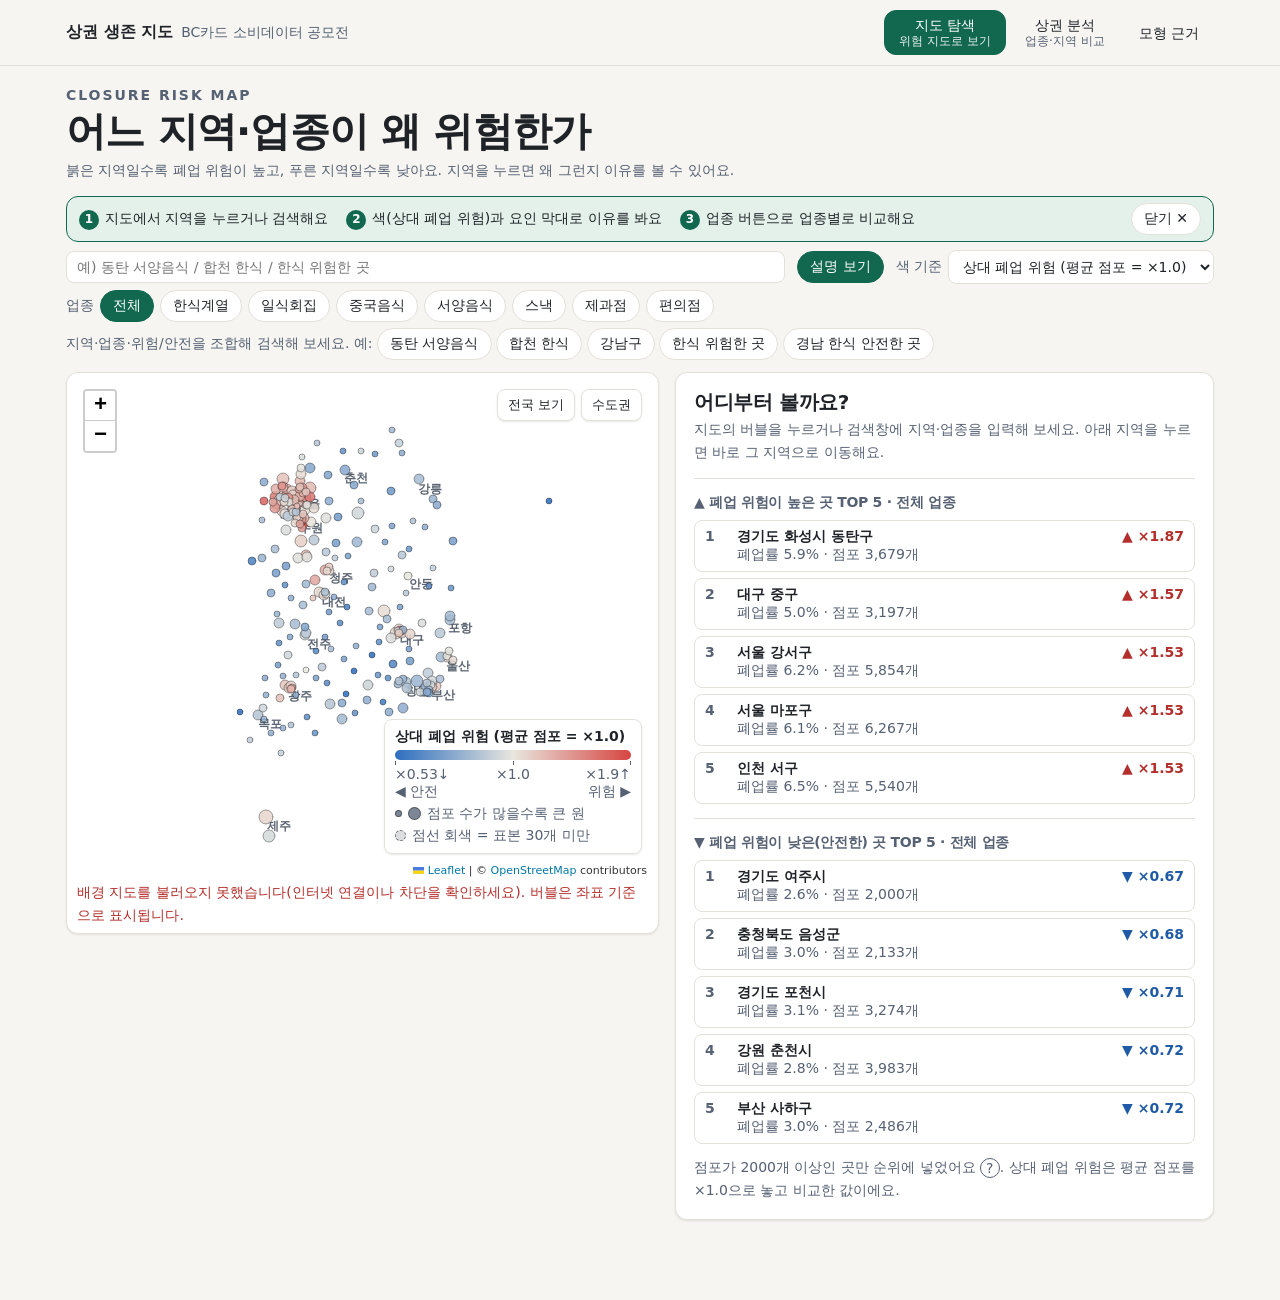
==== commit d3ef9ea5: "Step 1: 용어·문구 체계 — 상대 폐업 위험으로 통일, 쉬운 이름 우선(전문 용어 병기), ★(통계적 확인)/●(프로젝트 기준) 분리, R²·소비·Moran 문구 오해 방지," ====
--- a/docs/index.html
+++ b/docs/index.html
@@ -839,6 +839,19 @@
 .imp dl{margin:0;display:grid;grid-template-columns:auto 1fr;gap:4px 10px;font-size:var(--fs-sm)}
 .imp dt{font-weight:700;color:var(--acc);white-space:nowrap}.imp dd{margin:0}
 .lgbox{margin:0 0 12px}
+/* 쉬운 이름 먼저 · 전문 용어는 작게 병기 */
+.tn{font-size:var(--fs-sm);font-weight:400;color:var(--sub);letter-spacing:0}
+.techsub{margin:2px 0 0;font-size:var(--fs-sm);color:var(--sub)}
+.lookfor{display:block;font-size:var(--fs-sm);font-weight:700;color:var(--accent);margin-bottom:2px}
+.ubline{margin:0 0 6px}
+.ubadge{display:inline-flex;align-items:center;gap:2px;padding:1px 10px;border:1px solid var(--line);border-radius:999px;background:var(--card);font-size:var(--fs-sm);color:var(--sub)}
+.hbrow .hbar.pos.int{background:repeating-linear-gradient(135deg,var(--accent) 0 6px,color-mix(in srgb,var(--accent) 50%,var(--card)) 6px 12px)}
+.sw.int{background:repeating-linear-gradient(135deg,var(--accent) 0 3px,color-mix(in srgb,var(--accent) 50%,var(--card)) 3px 6px)}
+.perf h3{margin:var(--s4) 0 var(--s2)}
+.perfgrid{display:grid;grid-template-columns:repeat(auto-fit,minmax(min(260px,100%),1fr));gap:var(--s3);margin-bottom:var(--s3)}
+.perfcard{padding:var(--s4)}.perfcard .pk{margin:0 0 var(--s1);font-weight:700}.perfcard .pd{margin:var(--s1) 0;font-size:var(--fs-sm)}
+dl.ainfo{display:grid;grid-template-columns:auto 1fr;gap:2px var(--s3);margin:6px 0;font-size:var(--fs-sm)}
+dl.ainfo dt{font-weight:700;color:var(--accent);white-space:nowrap}dl.ainfo dd{margin:0}
 /* ===== 마이크로 인터랙션(절제): 호버 -2px + 그림자 한 단계(150ms), 탭 전환 페이드(200ms), 포커스 링, 표 행 하이라이트 ===== */
 .chip-b,.nb button,.rk,.imp,.mapbtns button,nav button{transition:transform .15s ease,box-shadow .15s ease,background-color .15s ease,border-color .15s ease,color .15s ease}
 .chip-b:hover,.nb button:hover,.rk:hover,.mapbtns button:hover{transform:translateY(-2px);box-shadow:var(--sh-sm)}
@@ -969,11 +982,11 @@
 <div class="hero"><div class="hd"><p class="eyebrow">CLOSURE RISK MAP</p><h1>어느 지역·업종이 왜 위험한가</h1>
 <p>붉은 지역일수록 폐업 위험이 높고, 푸른 지역일수록 낮아요. 지역을 누르면 왜 그런지 이유를 볼 수 있어요.</p></div>
 </div>
-<div class="guide" id="guide" hidden><ol><li>지도에서 지역을 누르거나 검색해요</li><li>색(폐업 위험도)과 요인 막대로 이유를 봐요</li><li>업종 버튼으로 업종별로 비교해요</li></ol><button type="button" class="chip-b" id="guideX" aria-label="가이드 닫기">닫기 ✕</button></div>
+<div class="guide" id="guide" hidden><ol><li>지도에서 지역을 누르거나 검색해요</li><li>색(상대 폐업 위험)과 요인 막대로 이유를 봐요</li><li>업종 버튼으로 업종별로 비교해요</li></ol><button type="button" class="chip-b" id="guideX" aria-label="가이드 닫기">닫기 ✕</button></div>
 <div class="toolbar">
 <span class="sugwrap"><input type="text" id="ask" placeholder="예) 동탄 서양음식 / 합천 한식 / 한식 위험한 곳" aria-label="지역·업종 질문" autocomplete="off" role="combobox" aria-autocomplete="list" aria-expanded="false" aria-controls="sug"><ul class="sug" id="sug" role="listbox" hidden></ul></span>
 <button class="chip-b pri" id="askbtn">설명 보기</button>
-<label>색 기준 <select id="mode"><option value="mult">폐업 위험도 (평균 점포 대비)</option><option value="rate">실제 폐업률 (전국 대비)</option></select></label>
+<label>색 기준 <select id="mode"><option value="mult">상대 폐업 위험 (평균 점포 = ×1.0)</option><option value="rate">실제 폐업률 (전국 대비)</option></select></label>
 </div>
 <div class="chips" id="bizbar"></div>
 <div class="hint" id="askhelp" style="margin:0 0 var(--s3)">지역·업종·위험/안전을 조합해 검색해 보세요. 예: <button class="chip-b" data-q="동탄 서양음식">동탄 서양음식</button> <button class="chip-b" data-q="합천 한식">합천 한식</button> <button class="chip-b" data-q="강남구">강남구</button> <button class="chip-b" data-q="한식 위험한 곳">한식 위험한 곳</button> <button class="chip-b" data-q="경남 한식 안전한 곳">경남 한식 안전한 곳</button></div>
@@ -984,12 +997,12 @@
 </section>
 
 <section class="tab" id="t-area">
-<div class="band first"><div class="hero"><div class="hd"><p class="eyebrow">AREA PROFILE</p><h1>상권 분석</h1><p>시군구를 고르면 업종별 점포 수·실제 폐업률·폐업 위험도·영업연수·프랜차이즈 비중·BC카드 월평균 소비를 한눈에 봅니다.</p></div></div>
+<div class="band first"><div class="hero"><div class="hd"><p class="eyebrow">AREA PROFILE</p><h1>상권 분석</h1><p>시군구를 고르면 업종별 점포 수·실제 폐업률·상대 폐업 위험·영업연수·프랜차이즈 비중·BC카드 월평균 소비를 한눈에 봅니다.</p></div></div>
 <div class="ctrl"><input type="text" id="areaq" list="rlist" placeholder="시군구 검색 (예: 화성시 동탄구, 강남구, 합천군)"><datalist id="rlist"></datalist></div>
 <div id="areaout" class="card"><p class="hint">시군구를 선택하세요.</p></div></div>
 <div class="band alt"><p class="eyebrow">COMPARE</p><h2>두 지역 비교</h2>
 <div class="ctrl"><input type="text" id="cmpA" list="rlist" placeholder="지역 A (예: 서울특별시 마포구)" aria-label="비교할 지역 A"><span class="hint">vs</span><input type="text" id="cmpB" list="rlist" placeholder="지역 B (예: 서울특별시 강남구)" aria-label="비교할 지역 B"><select id="cmpBiz" aria-label="비교할 업종"></select></div>
-<div id="cmpOut" class="card"><p class="hint">두 지역을 고르면 폐업 위험도와 요인 막대를 나란히 보여 줘요.</p></div></div>
+<div id="cmpOut" class="card"><p class="hint">두 지역을 고르면 상대 폐업 위험과 요인 막대를 나란히 보여 줘요.</p></div></div>
 <div class="band"><p class="eyebrow">RANKING</p><h2>시군구 위험·안전 Top 10 (전체 업종) <span class="hasq"><button type="button" class="q" data-tip="지역·업종 조합 표는 점포 300개 이상, 시군구 전체 Top 10은 2,000개 이상, 소비 산점도는 100개 이상만 넣어요. 다루는 단위마다 점포 수가 달라서 기준을 다르게 뒀어요. 점포가 적으면 폐업률이 우연으로 크게 흔들려요." aria-label="설명: 지역·업종 조합 표는 점포 300개 이상, 시군구 전체 Top 10은 2,000개 이상, 소비 산점도는 100개 이상만 넣어요. 다루는 단위마다 점포 수가 달라서 기준을 다르게 뒀어요. 점포가 적으면 폐업률이 우연으로 크게 흔들려요.">?</button></span></h2>
 <p class="hint" style="margin:0 0 8px">점포 2,000개 이상 시군구만 순위에 넣었어요. 행을 누르면 지도에서 열려요.</p>
 <div class="cols3"><div class="card" id="rg-hi"></div><div class="card" id="rg-lo"></div></div></div>
@@ -1000,43 +1013,43 @@
 <div class="card"><div id="scat"></div><p class="cap">점 하나 = 시군구×업종 조합(점포 100개 이상), 굵은 선 = 소비 10분위별 실제 폐업률. 소비 하위 구간의 폐업률이 가장 낮고 중·상위에서는 비슷한 수준으로 이어집니다 — 소비가 높다고 덜 폐업하지 않습니다. 업종 안 소비 순위와 폐업률의 순위상관은 전체 +0.19, 같은 시군구 안에서는 +0.02(관계 없음)입니다.</p></div></div>
 </section>
 
-<section class="tab" id="t-surv"><div class="band first"><div class="sumbox card primary"><p class="eyebrow">OVERVIEW</p><h2 style="margin:0 0 4px">이 서비스는 무엇이고, 결론은 무엇인가요?</h2><p class="plain" style="margin:0 0 8px">전국 시군구의 7개 업종 점포가 2026년 상반기 180일 동안 실제로 문을 닫은 기록을 바탕으로, 어느 지역·업종이 평균 점포보다 폐업 위험이 높은지, 그리고 원인은 무엇인지를 지도로 보여준다.</p><ol class="sumlist"><li><b>위험은 업종보다 지역에서 더 크게 갈린다.</b> 시군구만으로 설명한 정도가 업종만의 약 4배이다.</li><li><b>소비가 많다고 버티지는 않는다.</b> BC카드 소비 지표를 더해도 폐업 예측은 좋아지지 않았다.</li><li><b>점포는 영업연수·점포 규모·운영 특성·프랜차이즈가, 지역은 지역 폐업 흐름이 위험을 가장 잘 설명한다.</b></li></ol><div class="sumcta"><button type="button" class="chip-b pri" data-go-tab="map">지도에서 확인하기 →</button><a class="chip-b" href="#implications" data-jump="implications">시사점 보기</a></div></div></div><nav class="toc" aria-label="이 탭의 섹션 바로가기"><a class="chip-b" href="#overview" data-jump="overview">요인 중요도</a><a class="chip-b" href="#implications" data-jump="implications">시사점</a><a class="chip-b" href="#conclusions" data-jump="conclusions">핵심 결론</a><a class="chip-b" href="#ch1" data-jump="ch1">1장 필요한 요인</a><a class="chip-b" href="#ch2" data-jump="ch2">2장 지역 vs 업종</a><a class="chip-b" href="#ch3" data-jump="ch3">3장 BC 소비</a><a class="chip-b" href="#ch4" data-jump="ch4">4장 위험한 곳</a><a class="chip-b" href="#ch5" data-jump="ch5">5장 남은 패턴</a><a class="chip-b" href="#limits" data-jump="limits">데이터·한계</a></nav><div id="survlink" class="survlink" hidden></div><div class="band alt"><p class="eyebrow">EVIDENCE</p><h2 id="overview">세 관점으로 본 요인 중요도</h2><p class="plain">보는 관점에 따라 중요한 요인이 달라진다. ★이 붙은 칸이 뚜렷하게 중요한 요인이다.</p><p class="how"><b>읽는 법</b> 숫자는 그 요인 묶음을 뺐을 때 예측이 얼마나 나빠지는지를 나타낸다. 색은 각 열 안에서 큰 값일수록 진하다(★ 유의 청록, 회색 불확실, ▼ 주황 빼는 편이 나음). 요인 순서는 왼쪽 열의 값이 큰 순서로 고정했다. 막대와 신뢰구간은 아래 각 장의 ‘통계 상세’에 있다.</p><div class="scroll"><table class="ov"><thead><tr><th>요인 묶음</th><th class="hasq">점포 단위<br><small>폐업할 점포 가려내기</small><button type="button" class="q" data-tip="한 점포가 폐업할지 가려내는 정확도(C-index)가, 그 요인 묶음을 뺐을 때 얼마나 떨어지는지를 나타낸다." aria-label="설명: 한 점포가 폐업할지 가려내는 정확도(C-index)가, 그 요인 묶음을 뺐을 때 얼마나 떨어지는지를 나타낸다.">?</button></th><th class="hasq">지역 간 순위<br><small>지역끼리 위험 순위</small><button type="button" class="q" data-tip="지역끼리의 폐업 위험 순위 예측이, 그 요인 묶음을 뺐을 때 얼마나 나빠지는지를 나타낸다." aria-label="설명: 지역끼리의 폐업 위험 순위 예측이, 그 요인 묶음을 뺐을 때 얼마나 나빠지는지를 나타낸다.">?</button></th><th class="hasq">같은 시군구 안 순위<br><small>안에서 조합 순위</small><button type="button" class="q" data-tip="같은 시군구 안에서 지역·업종 조합의 순위 예측이, 그 요인 묶음을 뺐을 때 얼마나 나빠지는지를 나타낸다. 음수면 빼는 편이 오히려 낫다." aria-label="설명: 같은 시군구 안에서 지역·업종 조합의 순위 예측이, 그 요인 묶음을 뺐을 때 얼마나 나빠지는지를 나타낸다. 음수면 빼는 편이 오히려 낫다.">?</button></th></tr></thead><tbody><tr><th scope="row">영업연수</th><td class="ovc pos" style="background:color-mix(in srgb,var(--acc) 44%,transparent)">★ +0.0127</td><td class="ovc pos" style="background:color-mix(in srgb,var(--acc) 29%,transparent)">★ +0.016</td><td class="ovc muted" style="background:color-mix(in srgb,var(--flat) 8%,transparent)">+0.006</td></tr><tr><th scope="row">점포 규모·운영 특성</th><td class="ovc pos" style="background:color-mix(in srgb,var(--acc) 36%,transparent)">★ +0.0095</td><td class="ovc muted" style="background:color-mix(in srgb,var(--flat) 10%,transparent)">+0.007</td><td class="ovc muted" style="background:color-mix(in srgb,var(--flat) 7%,transparent)">+0.004</td></tr><tr><th scope="row">프랜차이즈</th><td class="ovc pos" style="background:color-mix(in srgb,var(--acc) 35%,transparent)">★ +0.0087</td><td class="ovc muted" style="background:color-mix(in srgb,var(--flat) 7%,transparent)">+0.001</td><td class="ovc muted" style="background:color-mix(in srgb,var(--flat) 9%,transparent)">+0.008</td></tr><tr><th scope="row">지역 폐업 흐름</th><td class="ovc muted" style="background:color-mix(in srgb,var(--flat) 9%,transparent)">+0.0021</td><td class="ovc pos" style="background:color-mix(in srgb,var(--acc) 44%,transparent)">★ +0.031</td><td class="ovc muted" style="background:color-mix(in srgb,var(--flat) 6%,transparent)">-0.001</td></tr><tr><th scope="row">BC카드 고객 연령대</th><td class="ovc muted" style="background:color-mix(in srgb,var(--flat) 8%,transparent)">+0.0014</td><td class="ovc pos" style="background:color-mix(in srgb,var(--acc) 38%,transparent)">★ +0.025</td><td class="ovc muted" style="background:color-mix(in srgb,var(--flat) 9%,transparent)">+0.007</td></tr><tr><th scope="row">업종</th><td class="ovc muted" style="background:color-mix(in srgb,var(--flat) 8%,transparent)">+0.0012</td><td class="ovc muted" style="background:color-mix(in srgb,var(--flat) 16%,transparent)">+0.018</td><td class="ovc pos" style="background:color-mix(in srgb,var(--acc) 44%,transparent)">★ +0.049</td></tr><tr><th scope="row">입지</th><td class="ovc muted" style="background:color-mix(in srgb,var(--flat) 6%,transparent)">+0.0001</td><td class="ovc muted" style="background:color-mix(in srgb,var(--flat) 7%,transparent)">+0.001</td><td class="ovc muted" style="background:color-mix(in srgb,var(--flat) 6%,transparent)">+0.000</td></tr><tr><th scope="row">지역·업종 직전 폐업률</th><td class="ovc muted" style="background:color-mix(in srgb,var(--flat) 6%,transparent)">+0.0000</td><td class="ovc muted" style="background:color-mix(in srgb,var(--flat) 7%,transparent)">+0.001</td><td class="ovc muted" style="background:color-mix(in srgb,var(--flat) 7%,transparent)">+0.002</td></tr><tr><th scope="row">BC카드 고객 성별</th><td class="ovc muted" style="background:color-mix(in srgb,var(--flat) 6%,transparent)">-0.0001</td><td class="ovc muted" style="background:color-mix(in srgb,var(--flat) 7%,transparent)">-0.002</td><td class="ovc neg" style="background:color-mix(in srgb,#b45309 18%,transparent)">▼ -0.007</td></tr></tbody></table></div><p class="how"><b>주의</b> BC카드 고객 연령대는 지역 간 순위에서는 유의하지만 같은 시군구 안에서는 아니다. 원인이 아니라 “어떤 유형의 지역인가”를 알려 주는 신호로 읽어야 한다.</p></div><div class="band"><p class="eyebrow">IMPLICATIONS</p><h2 id="implications">시사점</h2><p class="sec-sub">누가 · 무엇을 · 어떤 데이터로 할 수 있는지로 정리했다(분석 결과를 활용처 관점으로 다시 쓴 것이며, 사실 내용은 그대로이다).</p><div class="imps"><div class="imp primary"><h4>소비 지표 단독으로 폐업 위험을 진단하지 않는다.</h4><dl><dt>누가</dt><dd>BC카드 상권 분석·가맹점 대상 서비스 담당</dd><dt>무엇을</dt><dd>소비 규모만으로 “안전한 상권”이라고 안내하지 않는다</dd><dt>어떤 데이터로</dt><dd>시군구×업종 소비 금액·건수(BC카드 ABP) — 이번 분석에서 예측을 개선하지 못한 지표</dd></dl><p class="cap" style="margin:6px 0 0">소비가 큰 상권이 오히려 회전율이 높았다. 소비 규모는 “수요가 있다”는 신호이지 “버틴다”는 신호가 아니다.</p></div><div class="imp primary"><h4>위험 진단은 점포 특성(영업연수·프랜차이즈·규모)과 지역 폐업 흐름을 결합해야 한다.</h4><dl><dt>누가</dt><dd>폐업 위험 진단 상품을 기획하는 BC카드 상품팀</dd><dt>무엇을</dt><dd>점포 특성과 지역 폐업 흐름을 결합한 폐업 위험도 지표를 만든다</dd><dt>어떤 데이터로</dt><dd>인허가 데이터(LOCALDATA)의 영업연수·프랜차이즈·규모 + 이웃 시군구를 포함한 직전 1년 폐업률</dd></dl><p class="cap" style="margin:6px 0 0">이웃 시군구까지 포함한 최근 1년 폐업률이 지역 간 순위의 가장 강한 단일 신호였다.</p></div><div class="imp primary"><h4>조기 경보 후보:</h4><dl><dt>누가</dt><dd>가맹점 대상 상권 모니터링 서비스 담당</dd><dt>무엇을</dt><dd>신생 점포 비중이 높고 이웃 지역 폐업이 늘고 있는 지역·업종 조합을 우선 관찰 대상으로 삼는다</dd><dt>어떤 데이터로</dt><dd>영업연수 분포(인허가) + 이웃 시군구 폐업 추이</dd></dl><p class="cap" style="margin:6px 0 0">신생 점포 비중이 높고 이웃 지역 폐업이 늘고 있는 지역·업종 조합(예: 수도권 동북부 한식계열·서양음식)을 우선 관찰 대상으로 삼을 수 있다.</p></div><div class="imp primary"><h4>더 나아가려면 점포 단위 매출 데이터가 필요하다.</h4><dl><dt>누가</dt><dd>BC카드 가맹점 데이터 담당</dd><dt>무엇을</dt><dd>이번 지역·업종 조합 수준의 진단을 점포 단위로 넓힌다</dd><dt>어떤 데이터로</dt><dd>가맹점별 월 매출 추이(“소비는 있는데 못 버티는” 점포를 직접 확인)</dd></dl><p class="cap" style="margin:6px 0 0">가맹점별 매출 추이를 결합하면 “소비는 있는데 못 버티는” 점포를 직접 볼 수 있다. 이번 분석은 그 전 단계의 지역·업종 조합 수준 진단이다.</p></div></div></div><div class="band alt"><p class="eyebrow">CONCLUSION</p><h2 id="conclusions">핵심 결론</h2>
+<section class="tab" id="t-surv"><div class="band first"><div class="sumbox card primary"><p class="eyebrow">OVERVIEW</p><h2 style="margin:0 0 4px">이 서비스는 무엇이고, 결론은 무엇인가요?</h2><p class="plain" style="margin:0 0 8px">전국 시군구의 7개 업종 점포가 2026년 상반기 180일 동안 실제로 문을 닫은 기록을 바탕으로, 어느 지역·업종이 평균 점포보다 폐업 위험이 높은지, 그리고 원인은 무엇인지를 지도로 보여준다.</p><ol class="sumlist"><li><b>폐업 위험은 업종뿐 아니라 지역에 따라 크게 달라진다.</b> 차이를 설명하는 정도는 시군구만 고려하면 0.44, 업종만 고려하면 0.12이다.</li><li><b>매출이 큰 상권이라고 해서 반드시 안정적인 것은 아니다.</b></li><li><b>지역의 최근 폐업 흐름을 같이 보면 위험을 더 잘 이해할 수 있다.</b></li><li><b>BC카드의 점포별 거래 데이터를 추가하면 상권 분석에서 점포 단위 조기경보로 확장할 여지가 있다.</b></li></ol><div class="sumcta"><button type="button" class="chip-b pri" data-go-tab="map">지도에서 확인하기 →</button><a class="chip-b" href="#implications" data-jump="implications">시사점 보기</a></div></div></div><nav class="toc" aria-label="이 탭의 섹션 바로가기"><a class="chip-b" href="#overview" data-jump="overview">요인 중요도</a><a class="chip-b" href="#implications" data-jump="implications">시사점</a><a class="chip-b" href="#conclusions" data-jump="conclusions">핵심 결론</a><a class="chip-b" href="#ch1" data-jump="ch1">1장 필요한 요인</a><a class="chip-b" href="#ch2" data-jump="ch2">2장 지역 vs 업종</a><a class="chip-b" href="#ch3" data-jump="ch3">3장 BC 소비</a><a class="chip-b" href="#ch4" data-jump="ch4">4장 위험한 곳</a><a class="chip-b" href="#ch5" data-jump="ch5">5장 몰리던 오차</a><a class="chip-b" href="#limits" data-jump="limits">데이터·한계</a></nav><div id="survlink" class="survlink" hidden></div><div class="band alt"><p class="eyebrow">EVIDENCE</p><h2 id="overview">세 관점으로 본 요인 중요도</h2><p class="plain">보는 관점에 따라 중요한 요인이 달라진다. ★ 또는 ●이 붙은 칸이 뚜렷하게 중요한 요인이다.</p><p class="how"><b>읽는 법</b> 숫자는 그 변수를 제외했을 때 성능이 얼마나 나빠지는지를 나타낸다. 색은 각 열 안에서 큰 값일수록 진하다. ★은 통계적으로 확인된 변화(95% 신뢰구간이 0 제외), ●은 프로젝트 내부 기준(성능 변화 0.003 초과, 통계 검정 아님), 회색은 확인되지 않음, ▼ 주황은 제외하는 편이 오히려 나음이다. 요인 순서는 왼쪽 열의 값이 큰 순서로 고정했다. 막대와 신뢰구간은 아래 각 장의 ‘분석 상세 보기’에 있다.</p><div class="scroll"><table class="ov"><thead><tr><th>요인 묶음</th><th class="hasq">점포 위험 구분 성능 변화<br><small>ΔC-index · 점포 단위</small><button type="button" class="q" data-tip="실제로 먼저 폐업한 점포를 모델이 더 위험하다고 판단하는 정도(C-index)가, 그 변수를 제외했을 때 얼마나 떨어지는지를 나타낸다." aria-label="설명: 실제로 먼저 폐업한 점포를 모델이 더 위험하다고 판단하는 정도(C-index)가, 그 변수를 제외했을 때 얼마나 떨어지는지를 나타낸다.">?</button></th><th class="hasq">지역 간 위험 순위 정확도 변화<br><small>ΔSpearman · 지역 × 업종</small><button type="button" class="q" data-tip="모델이 예측한 지역별 위험 순서와 실제 폐업률 순서가 얼마나 비슷한지(ΔSpearman)가, 그 변수를 제외했을 때 얼마나 나빠지는지를 나타낸다." aria-label="설명: 모델이 예측한 지역별 위험 순서와 실제 폐업률 순서가 얼마나 비슷한지(ΔSpearman)가, 그 변수를 제외했을 때 얼마나 나빠지는지를 나타낸다.">?</button></th><th class="hasq">같은 시군구 안 순위 정확도 변화<br><small>ΔSpearman · 지역 × 업종</small><button type="button" class="q" data-tip="같은 시군구 안에서 지역·업종 조합의 위험 순서가 얼마나 맞는지가, 그 변수를 제외했을 때 얼마나 나빠지는지를 나타낸다. 음수이면 제외하는 편이 오히려 낫다." aria-label="설명: 같은 시군구 안에서 지역·업종 조합의 위험 순서가 얼마나 맞는지가, 그 변수를 제외했을 때 얼마나 나빠지는지를 나타낸다. 음수이면 제외하는 편이 오히려 낫다.">?</button></th></tr></thead><tbody><tr><th scope="row">영업연수</th><td class="ovc pos" style="background:color-mix(in srgb,var(--acc) 44%,transparent)">● +0.0127</td><td class="ovc pos" style="background:color-mix(in srgb,var(--acc) 29%,transparent)">★ +0.016</td><td class="ovc muted" style="background:color-mix(in srgb,var(--flat) 8%,transparent)">+0.006</td></tr><tr><th scope="row">점포 규모·운영 특성</th><td class="ovc pos" style="background:color-mix(in srgb,var(--acc) 36%,transparent)">● +0.0095</td><td class="ovc muted" style="background:color-mix(in srgb,var(--flat) 10%,transparent)">+0.007</td><td class="ovc muted" style="background:color-mix(in srgb,var(--flat) 7%,transparent)">+0.004</td></tr><tr><th scope="row">프랜차이즈</th><td class="ovc pos" style="background:color-mix(in srgb,var(--acc) 35%,transparent)">● +0.0087</td><td class="ovc muted" style="background:color-mix(in srgb,var(--flat) 7%,transparent)">+0.001</td><td class="ovc muted" style="background:color-mix(in srgb,var(--flat) 9%,transparent)">+0.008</td></tr><tr><th scope="row">지역 폐업 흐름</th><td class="ovc muted" style="background:color-mix(in srgb,var(--flat) 9%,transparent)">+0.0021</td><td class="ovc pos" style="background:color-mix(in srgb,var(--acc) 44%,transparent)">★ +0.031</td><td class="ovc muted" style="background:color-mix(in srgb,var(--flat) 6%,transparent)">-0.001</td></tr><tr><th scope="row">BC카드 고객 연령대</th><td class="ovc muted" style="background:color-mix(in srgb,var(--flat) 8%,transparent)">+0.0014</td><td class="ovc pos" style="background:color-mix(in srgb,var(--acc) 38%,transparent)">★ +0.025</td><td class="ovc muted" style="background:color-mix(in srgb,var(--flat) 9%,transparent)">+0.007</td></tr><tr><th scope="row">업종</th><td class="ovc muted" style="background:color-mix(in srgb,var(--flat) 8%,transparent)">+0.0012</td><td class="ovc muted" style="background:color-mix(in srgb,var(--flat) 16%,transparent)">+0.018</td><td class="ovc pos" style="background:color-mix(in srgb,var(--acc) 44%,transparent)">★ +0.049</td></tr><tr><th scope="row">입지</th><td class="ovc muted" style="background:color-mix(in srgb,var(--flat) 6%,transparent)">+0.0001</td><td class="ovc muted" style="background:color-mix(in srgb,var(--flat) 7%,transparent)">+0.001</td><td class="ovc muted" style="background:color-mix(in srgb,var(--flat) 6%,transparent)">+0.000</td></tr><tr><th scope="row">지역·업종 직전 폐업률</th><td class="ovc muted" style="background:color-mix(in srgb,var(--flat) 6%,transparent)">+0.0000</td><td class="ovc muted" style="background:color-mix(in srgb,var(--flat) 7%,transparent)">+0.001</td><td class="ovc muted" style="background:color-mix(in srgb,var(--flat) 7%,transparent)">+0.002</td></tr><tr><th scope="row">BC카드 고객 성별</th><td class="ovc muted" style="background:color-mix(in srgb,var(--flat) 6%,transparent)">-0.0001</td><td class="ovc muted" style="background:color-mix(in srgb,var(--flat) 7%,transparent)">-0.002</td><td class="ovc neg" style="background:color-mix(in srgb,#b45309 18%,transparent)">▼ -0.007</td></tr></tbody></table></div><p class="how"><b>주의</b> BC카드 고객 연령대는 지역 간 위험 순위에서는 통계적으로 확인되지만 같은 시군구 안에서는 확인되지 않는다. 원인이 아니라 “어떤 유형의 지역인가”를 알려 주는 신호로 읽어야 한다.</p></div><div class="band"><p class="eyebrow">IMPLICATIONS</p><h2 id="implications">시사점</h2><p class="sec-sub">누가 · 무엇을 · 어떤 데이터로 할 수 있는지로 정리했다(분석 결과를 활용처 관점으로 다시 쓴 것이며, 사실 내용은 그대로이다).</p><div class="imps"><div class="imp primary"><h4>소비 지표 단독으로 폐업 위험을 진단하지 않는다.</h4><dl><dt>누가</dt><dd>BC카드 상권 분석·가맹점 대상 서비스 담당</dd><dt>무엇을</dt><dd>소비 규모만으로 “안전한 상권”이라고 안내하지 않는다</dd><dt>어떤 데이터로</dt><dd>시군구×업종 소비 금액·건수(BC카드 ABP) — 지역·업종 단위 집계라 점포 단위 예측을 개선하지 못한 지표</dd></dl><p class="cap" style="margin:6px 0 0">소비가 큰 상권이 오히려 회전율이 높았다. 소비 규모는 “수요가 있다”는 신호이지 “버틴다”는 신호가 아니다.</p></div><div class="imp primary"><h4>위험 진단은 점포 특성(영업연수·프랜차이즈·규모)과 지역 폐업 흐름을 결합해야 한다.</h4><dl><dt>누가</dt><dd>폐업 위험 진단 상품을 기획하는 BC카드 상품팀</dd><dt>무엇을</dt><dd>점포 특성과 지역 폐업 흐름을 결합한 상대 폐업 위험 지표를 만든다</dd><dt>어떤 데이터로</dt><dd>인허가 데이터(LOCALDATA)의 영업연수·프랜차이즈·규모 + 이웃 시군구를 포함한 직전 1년 폐업률</dd></dl><p class="cap" style="margin:6px 0 0">이웃 시군구까지 포함한 최근 1년 폐업률이 지역 간 순위의 가장 강한 단일 신호였다.</p></div><div class="imp primary"><h4>조기 경보 후보:</h4><dl><dt>누가</dt><dd>가맹점 대상 상권 모니터링 서비스 담당</dd><dt>무엇을</dt><dd>신생 점포 비중이 높고 이웃 지역 폐업이 늘고 있는 지역·업종 조합을 우선 관찰 대상으로 삼는다</dd><dt>어떤 데이터로</dt><dd>영업연수 분포(인허가) + 이웃 시군구 폐업 추이</dd></dl><p class="cap" style="margin:6px 0 0">신생 점포 비중이 높고 이웃 지역 폐업이 늘고 있는 지역·업종 조합(예: 수도권 동북부 한식계열·서양음식)을 우선 관찰 대상으로 삼을 수 있다.</p></div><div class="imp primary"><h4>더 나아가려면 점포 단위 매출 데이터가 필요하다.</h4><dl><dt>누가</dt><dd>BC카드 가맹점 데이터 담당</dd><dt>무엇을</dt><dd>이번 지역·업종 조합 수준의 진단을 점포 단위로 넓힌다</dd><dt>어떤 데이터로</dt><dd>가맹점별 월 매출 추이(“소비는 있는데 못 버티는” 점포를 직접 확인)</dd></dl><p class="cap" style="margin:6px 0 0">가맹점별 매출 추이를 결합하면 “소비는 있는데 못 버티는” 점포를 직접 볼 수 있다. 이번 분석은 그 전 단계의 지역·업종 조합 수준 진단이다.</p></div></div></div><div class="band alt"><p class="eyebrow">CONCLUSION</p><h2 id="conclusions">핵심 결론</h2>
 <p class="sec-sub">모든 수치는 <span class="hasq">학습에 쓰지 않은 지역·업종 조합<button type="button" class="q" data-tip="모형을 만들 때 쓰지 않고 따로 빼 둔 조합이다. 처음 보는 곳에서도 맞히는지 확인하는 데 쓴다." aria-label="설명: 모형을 만들 때 쓰지 않고 따로 빼 둔 조합이다. 처음 보는 곳에서도 맞히는지 확인하는 데 쓴다.">?</button></span>(5-fold <span class="hasq">교차검증<button type="button" class="q" data-tip="데이터를 5개로 나눠 한 조각씩 빼 두고, 그 조각에서 예측이 맞는지 확인하는 방법이다. 이미 본 데이터가 아니라 처음 보는 데이터에서의 성능을 잰다." aria-label="설명: 데이터를 5개로 나눠 한 조각씩 빼 두고, 그 조각에서 예측이 맞는지 확인하는 방법이다. 이미 본 데이터가 아니라 처음 보는 데이터에서의 성능을 잰다.">?</button></span>)에서 확인했고, 연관이지 인과가 아니다.</p>
-<div class="card primary findings-box"><div class="finding"><div class="n">A</div><div><h4>위험의 가장 큰 축은 “어느 업종이냐”보다 “어느 지역이냐”</h4><div class="stat-number"><b class="num">약 4배</b><span class="lbl">시군구만으로 설명한 정도 ÷ 업종만 (<span class="hasq">조정 R²<button type="button" class="q" data-tip="설명력을 0~1로 나타낸 값이다. 클수록 그 정보만으로 폐업률 차이를 잘 설명한다." aria-label="설명: 설명력을 0~1로 나타낸 값이다. 클수록 그 정보만으로 폐업률 차이를 잘 설명한다.">?</button></span> 0.44 vs 0.12)</span></div><details class="tech"><summary>통계 용어로 보기</summary><p>지역·업종 조합 간 폐업률 차이를 시군구 더미만으로 설명한 정도(<span class="hasq">조정 R²<button type="button" class="q" data-tip="설명력을 0~1로 나타낸 값이다. 클수록 그 정보만으로 폐업률 차이를 잘 설명한다." aria-label="설명: 설명력을 0~1로 나타낸 값이다. 클수록 그 정보만으로 폐업률 차이를 잘 설명한다.">?</button></span> 0.44)가 업종만의 경우(0.12)의 약 4배이다.</p></details></div></div>
-<div class="finding"><div class="n">B</div><div><h4>소비가 많다고 버티지 않는다</h4><div class="stat-number"><b class="num">4.30% vs 3.30%</b><span class="lbl">소비 상위 vs 하위 구간의 실제 폐업률</span></div><details class="tech"><summary>통계 용어로 보기</summary><p>업종 안에서 점포당 소비가 상위인 지역·업종 조합의 폐업률은 4.30%로 하위(3.30%)보다 높았다. 같은 시군구 안에서는 관계가 없다(<span class="hasq">순위상관<button type="button" class="q" data-tip="두 값의 순위가 얼마나 비슷한지를 -1~+1로 나타낸 값이다. 0이면 관계가 없다." aria-label="설명: 두 값의 순위가 얼마나 비슷한지를 -1~+1로 나타낸 값이다. 0이면 관계가 없다.">?</button></span> +0.02). 소비 규모·객단가·성장률 등을 모형에 더해도 예측이 좋아지지 않았다.</p></details></div></div>
-<div class="finding"><div class="n">C</div><div><h4>BC카드 고객 연령대는 “지역 유형”의 신호일 뿐, 같은 지역 안의 원인이 아니다</h4><div class="stat-number"><b class="num">+0.007</b><span class="lbl">같은 시군구 안에서 연령대의 순위 개선 효과 (<span class="hasq">신뢰구간<button type="button" class="q" data-tip="결과가 우연으로 흔들릴 수 있는 범위(95%)이다. 이 범위가 0을 포함하면 차이가 확실하지 않다는 뜻이다." aria-label="설명: 결과가 우연으로 흔들릴 수 있는 범위(95%)이다. 이 범위가 0을 포함하면 차이가 확실하지 않다는 뜻이다.">?</button></span>이 0을 포함)</span></div><details class="tech"><summary>통계 용어로 보기</summary><p>연령대 구성은 시군구 간 순위에는 도움이 되지만(+0.025) 같은 시군구 안에서는 도움이 되지 않는다(+0.007, <span class="hasq">신뢰구간<button type="button" class="q" data-tip="결과가 우연으로 흔들릴 수 있는 범위(95%)이다. 이 범위가 0을 포함하면 차이가 확실하지 않다는 뜻이다." aria-label="설명: 결과가 우연으로 흔들릴 수 있는 범위(95%)이다. 이 범위가 0을 포함하면 차이가 확실하지 않다는 뜻이다.">?</button></span>이 0을 포함).</p></details></div></div>
-<div class="finding"><div class="n">D</div><div><h4>점포 단위 판별은 영업연수·점포 규모·운영 특성·프랜차이즈가 만든다</h4><div class="stat-number"><b class="num">0.013</b><span class="lbl">영업연수를 빼면 점포 판별력(<span class="hasq">C-index<button type="button" class="q" data-tip="폐업할 점포와 남을 점포를 얼마나 잘 가려내는지를 나타낸 값이다(0.5는 무작위, 1은 완벽)." aria-label="설명: 폐업할 점포와 남을 점포를 얼마나 잘 가려내는지를 나타낸 값이다(0.5는 무작위, 1은 완벽).">?</button></span>)이 떨어지는 정도</span></div><details class="tech"><summary>통계 용어로 보기</summary><p>이 세 요인 묶음을 빼면 판별력(<span class="hasq">C-index<button type="button" class="q" data-tip="폐업할 점포와 남을 점포를 얼마나 잘 가려내는지를 나타낸 값이다(0.5는 무작위, 1은 완벽)." aria-label="설명: 폐업할 점포와 남을 점포를 얼마나 잘 가려내는지를 나타낸 값이다(0.5는 무작위, 1은 완벽).">?</button></span>)이 각각 0.013 · 0.009 · 0.009 떨어진다. BC 변수를 뺀 경우는 0.002 이하이다.</p></details></div></div>
-<div class="finding"><div class="n">E</div><div><h4>이웃 지역끼리 닮은 패턴은 “<span class="hasq">지역 폐업 흐름<button type="button" class="q" data-tip="이 시군구와 이웃 시군구에서 2026-01-01 기준 직전 1년 동안 폐업한 점포의 비율이다." aria-label="설명: 이 시군구와 이웃 시군구에서 2026-01-01 기준 직전 1년 동안 폐업한 점포의 비율이다.">?</button></span>” 하나로 설명된다</h4><div class="stat-number"><b class="num">0.157 → 0.023</b><span class="lbl">이웃끼리 닮은 패턴(<span class="hasq">Moran’s I<button type="button" class="q" data-tip="이웃한 지역끼리 값이 비슷한 정도(공간 자기상관)이다. 0에 가까울수록 이웃끼리 닮은 패턴이 남아 있지 않다는 뜻이다." aria-label="설명: 이웃한 지역끼리 값이 비슷한 정도(공간 자기상관)이다. 0에 가까울수록 이웃끼리 닮은 패턴이 남아 있지 않다는 뜻이다.">?</button></span>) 넣기 전 → 후</span></div><details class="tech"><summary>통계 용어로 보기</summary><p><span class="hasq">잔차<button type="button" class="q" data-tip="모형이 설명하지 못하고 남은 부분(실제 − 예측)이다." aria-label="설명: 모형이 설명하지 못하고 남은 부분(실제 − 예측)이다.">?</button></span>의 공간 자기상관(<span class="hasq">Moran’s I<button type="button" class="q" data-tip="이웃한 지역끼리 값이 비슷한 정도(공간 자기상관)이다. 0에 가까울수록 이웃끼리 닮은 패턴이 남아 있지 않다는 뜻이다." aria-label="설명: 이웃한 지역끼리 값이 비슷한 정도(공간 자기상관)이다. 0에 가까울수록 이웃끼리 닮은 패턴이 남아 있지 않다는 뜻이다.">?</button></span>)이 0.157에서 0.023(p=0.23)로 사라졌다. 복잡한 그래프 신경망 없이, 이웃 시군구까지 포함한 지역 폐업 흐름이라는 해석 가능한 변수만으로 충분했다.</p></details></div></div>
-
-</div></div><div class="band"><p class="eyebrow">MODEL</p><h2 id="ch1">1장. 무엇이 예측에 필요한가</h2><p class="plain">점포 하나를 가려낼 때는 영업연수·점포 규모·운영 특성·프랜차이즈가, 지역끼리 비교할 때는 지역 폐업 흐름과 영업연수가 중요했다. BC카드 고객 연령대는 ‘어떤 유형의 지역인가’를 알려 주는 신호일 뿐 같은 지역 안의 원인은 아니었으며, 같은 시군구 안에서 조합을 가르는 것은 업종뿐이었다.</p><details class="stat"><summary>통계 상세 (심사·연구자용)</summary><div class="statbody">
-<p class="sec-sub">최종 모형에서 한 <span class="hasq">요인 묶음<button type="button" class="q" data-tip="모형에 넣은 변수들을 성격별로 묶은 것이다(예: 영업연수, 프랜차이즈, BC카드 변수). 한 묶음을 통째로 빼 본다." aria-label="설명: 모형에 넣은 변수들을 성격별로 묶은 것이다(예: 영업연수, 프랜차이즈, BC카드 변수). 한 묶음을 통째로 빼 본다.">?</button></span>을 빼고 다시 학습해, 학습에 쓰지 않은 지역·업종 조합에서 얼마나 나빠지는지 잰 값이다. 클수록 그 요인 묶음이 필요하다. 지역·업종 조합 순위는 지역·업종 조합 평균 위험점수와 실제 폐업률의 Spearman 순위상관이다(전체 0.594, 시군구 내 0.455).</p>
-<div class="lgbox"><p class="lgd"><span class="lgi"><span class="sw pos"></span>★ 유의(청록) — 그 요인 묶음을 빼면 눈에 띄게 나빠진다</span><span class="lgi"><span class="sw muted"></span>회색 — 불확실</span><span class="lgi"><span class="sw neg"></span>▼ 주황 — 빼는 편이 오히려 나음</span></p><p class="how" style="margin:0"><b>유의의 기준</b> 순위 차트(ΔSpearman)는 95% 신뢰구간이 0을 제외할 때이다. ΔC-index 차트는 신뢰구간이 없어서, 통계 검정이 아니라 리포트의 표시 기준인 “0.003 초과”로 칠했다. 세 차트는 각각 값이 큰 순서(위→아래)로 정렬해 요인 순서가 서로 다르다.</p></div><div class="cols">
-<div class="card" id="chart-c"><h3 style="margin-top:0">점포 단위 판별력 하락 (<span class="hasq">ΔC-index<button type="button" class="q" data-tip="Δ(델타)는 ‘변화량’이다. 어떤 요인 묶음을 뺐을 때 점포 단위 판별력(C-index)이 얼마나 떨어지는지를 나타낸다. 클수록 그 묶음이 중요하다." aria-label="설명: Δ(델타)는 ‘변화량’이다. 어떤 요인 묶음을 뺐을 때 점포 단위 판별력(C-index)이 얼마나 떨어지는지를 나타낸다. 클수록 그 묶음이 중요하다.">?</button></span>)</h3><p class="concl"><b>영업연수·점포 규모·운영 특성·프랜차이즈가 점포 수준의 판별을 만든다.</b></p><p class="how"><b>읽는 법</b> 막대가 길수록, 그 요인 묶음을 빼면 점포 단위 예측(폐업할 점포 가려내기)이 많이 나빠진다. 값이 큰 순서로 위에서 아래로 정렬했다.</p><div class="hb" role="group" aria-label="점포 단위 판별력 하락(ΔC-index): 유의한 요인(★) 영업연수, 점포 규모·운영 특성, 프랜차이즈; 나머지는 불확실(회색)."><div class="hbrow" data-cls="pos"><div class="nm">★ 영업연수</div><div class="trk"><i class="zero" style="left:11.10%"></i><i class="hbar pos" style="left:11.10%;width:70.57%"></i></div><div class="val">+0.0127</div></div><div class="hbrow" data-cls="pos"><div class="nm">★ 점포 규모·운영 특성</div><div class="trk"><i class="zero" style="left:11.10%"></i><i class="hbar pos" style="left:11.10%;width:52.77%"></i></div><div class="val">+0.0095</div></div><div class="hbrow" data-cls="pos"><div class="nm">★ 프랜차이즈</div><div class="trk"><i class="zero" style="left:11.10%"></i><i class="hbar pos" style="left:11.10%;width:48.33%"></i></div><div class="val">+0.0087</div></div><div class="hbrow" data-cls="muted"><div class="nm">지역 폐업 흐름</div><div class="trk"><i class="zero" style="left:11.10%"></i><i class="hbar muted" style="left:11.10%;width:11.67%"></i></div><div class="val">+0.0021</div></div><div class="hbrow" data-cls="muted"><div class="nm">BC카드 고객 연령대</div><div class="trk"><i class="zero" style="left:11.10%"></i><i class="hbar muted" style="left:11.10%;width:7.77%"></i></div><div class="val">+0.0014</div></div><div class="hbrow" data-cls="muted"><div class="nm">업종</div><div class="trk"><i class="zero" style="left:11.10%"></i><i class="hbar muted" style="left:11.10%;width:6.67%"></i></div><div class="val">+0.0012</div></div><div class="hbrow" data-cls="muted"><div class="nm">입지</div><div class="trk"><i class="zero" style="left:11.10%"></i><i class="hbar muted" style="left:11.10%;width:0.57%"></i></div><div class="val">+0.0001</div></div><div class="hbrow" data-cls="muted"><div class="nm">지역·업종 직전 폐업률</div><div class="trk"><i class="zero" style="left:11.10%"></i><i class="hbar muted" style="left:11.10%;width:0.53%"></i></div><div class="val">+0.0000</div></div><div class="hbrow" data-cls="muted"><div class="nm">BC카드 고객 성별</div><div class="trk"><i class="zero" style="left:11.10%"></i><i class="hbar muted" style="left:10.57%;width:0.57%"></i></div><div class="val">-0.0001</div></div><div class="hbrow hbaxis" aria-hidden="true"><div></div><div class="ax"><i class="tk" style="left:11.10%"></i><span class="lb" style="left:11.10%">0</span><i class="tk" style="left:38.88%"></i><span class="lb" style="left:38.88%">+0.005</span><i class="tk" style="left:66.65%"></i><span class="lb" style="left:66.65%">+0.010</span><i class="tk" style="left:94.43%"></i><span class="lb" style="left:94.43%">+0.015</span></div><div></div></div></div></div>
-<div class="card" id="chart-s"><h3 style="margin-top:0">지역 간 순위 하락 (<span class="hasq">ΔSpearman<button type="button" class="q" data-tip="요인 묶음을 뺐을 때 순위 예측(Spearman 순위상관)이 얼마나 나빠지는지를 나타낸다. 클수록 그 묶음이 중요하다." aria-label="설명: 요인 묶음을 뺐을 때 순위 예측(Spearman 순위상관)이 얼마나 나빠지는지를 나타낸다. 클수록 그 묶음이 중요하다.">?</button></span>, 95% CI)</h3><p class="concl"><b>지역 폐업 흐름과 BC카드 고객 연령대가 “어느 지역인가”를 가른다.</b> 다만 BC카드 고객 연령대는 같은 시군구 안에서는 도움이 되지 않아(아래 차트), 원인이 아니라 지역 유형의 신호로 읽어야 한다.</p><p class="how"><b>읽는 법</b> 막대가 길수록, 그 요인 묶음을 빼면 ‘지역끼리의 위험 순위’가 많이 틀어진다. 막대 위 가로선은 95% 신뢰구간이다. 값이 큰 순서로 정렬했다.</p><div class="hb" role="group" aria-label="지역 간 순위 하락(ΔSpearman, 95% CI): 유의한 요인(★) 지역 폐업 흐름, BC카드 고객 연령대, 영업연수; 나머지는 불확실(회색)."><div class="hbrow" data-cls="pos"><div class="nm">★ 지역 폐업 흐름</div><div class="trk"><i class="zero" style="left:28.58%"></i><i class="hbar pos" style="left:28.58%;width:29.54%"></i><i class="wk" style="left:30.46%;width:52.41%"></i><i class="wkc" style="left:30.46%"></i><i class="wkc" style="left:82.87%"></i></div><div class="val">+0.031</div></div><div class="hbrow" data-cls="pos"><div class="nm">★ BC카드 고객 연령대</div><div class="trk"><i class="zero" style="left:28.58%"></i><i class="hbar pos" style="left:28.58%;width:23.79%"></i><i class="wk" style="left:35.25%;width:37.13%"></i><i class="wkc" style="left:35.25%"></i><i class="wkc" style="left:72.38%"></i></div><div class="val">+0.025</div></div><div class="hbrow" data-cls="muted"><div class="nm">업종</div><div class="trk"><i class="zero" style="left:28.58%"></i><i class="hbar muted" style="left:28.58%;width:17.13%"></i><i class="wk" style="left:25.71%;width:40.00%"></i><i class="wkc" style="left:25.71%"></i><i class="wkc" style="left:65.71%"></i></div><div class="val">+0.018</div></div><div class="hbrow" data-cls="pos"><div class="nm">★ 영업연수</div><div class="trk"><i class="zero" style="left:28.58%"></i><i class="hbar pos" style="left:28.58%;width:15.25%"></i><i class="wk" style="left:34.29%;width:20.00%"></i><i class="wkc" style="left:34.29%"></i><i class="wkc" style="left:54.29%"></i></div><div class="val">+0.016</div></div><div class="hbrow" data-cls="muted"><div class="nm">점포 규모·운영 특성</div><div class="trk"><i class="zero" style="left:28.58%"></i><i class="hbar muted" style="left:28.58%;width:6.67%"></i><i class="wk" style="left:22.87%;width:26.67%"></i><i class="wkc" style="left:22.87%"></i><i class="wkc" style="left:49.54%"></i></div><div class="val">+0.007</div></div><div class="hbrow" data-cls="muted"><div class="nm">지역·업종 직전 폐업률</div><div class="trk"><i class="zero" style="left:28.58%"></i><i class="hbar muted" style="left:28.58%;width:0.96%"></i><i class="wk" style="left:27.62%;width:3.79%"></i><i class="wkc" style="left:27.62%"></i><i class="wkc" style="left:31.42%"></i></div><div class="val">+0.001</div></div><div class="hbrow" data-cls="muted"><div class="nm">입지</div><div class="trk"><i class="zero" style="left:28.58%"></i><i class="hbar muted" style="left:28.58%;width:0.96%"></i><i class="wk" style="left:24.75%;width:8.58%"></i><i class="wkc" style="left:24.75%"></i><i class="wkc" style="left:33.33%"></i></div><div class="val">+0.001</div></div><div class="hbrow" data-cls="muted"><div class="nm">프랜차이즈</div><div class="trk"><i class="zero" style="left:28.58%"></i><i class="hbar muted" style="left:28.58%;width:0.96%"></i><i class="wk" style="left:20.96%;width:15.25%"></i><i class="wkc" style="left:20.96%"></i><i class="wkc" style="left:36.21%"></i></div><div class="val">+0.001</div></div><div class="hbrow" data-cls="muted"><div class="nm">BC카드 고객 성별</div><div class="trk"><i class="zero" style="left:28.58%"></i><i class="hbar muted" style="left:26.67%;width:1.91%"></i><i class="wk" style="left:21.91%;width:9.50%"></i><i class="wkc" style="left:21.91%"></i><i class="wkc" style="left:31.42%"></i></div><div class="val">-0.002</div></div><div class="hbrow hbaxis" aria-hidden="true"><div></div><div class="ax"><i class="tk" style="left:9.53%"></i><span class="lb" style="left:9.53%">-0.02</span><i class="tk" style="left:28.58%"></i><span class="lb" style="left:28.58%">0</span><i class="tk" style="left:47.63%"></i><span class="lb" style="left:47.63%">+0.02</span><i class="tk" style="left:66.68%"></i><span class="lb" style="left:66.68%">+0.04</span><i class="tk" style="left:85.72%"></i><span class="lb" style="left:85.72%">+0.06</span></div><div></div></div></div></div>
+<div class="card primary findings-box"><div class="finding"><div class="n">A</div><div><h4>폐업률 차이는 업종보다 지역에 따라 더 크게 나타났다</h4><div class="stat-number"><b class="num">0.44 vs 0.12</b><span class="lbl">차이를 설명하는 정도: 시군구만 vs 업종만 (<span class="hasq">조정 R²<button type="button" class="q" data-tip="차이를 설명하는 정도를 0~1로 나타낸 값이다(전문 용어: 조정 R²). 클수록 그 정보만으로 폐업률 차이를 잘 설명한다." aria-label="설명: 차이를 설명하는 정도를 0~1로 나타낸 값이다(전문 용어: 조정 R²). 클수록 그 정보만으로 폐업률 차이를 잘 설명한다.">?</button></span>)</span></div><details class="tech"><summary>분석 상세 보기</summary><dl class="ainfo"><dt>분석 단위</dt><dd>지역 × 업종 — 같은 지역과 같은 업종에 속한 점포들을 묶어 분석했다.</dd><dt>지표</dt><dd>차이를 설명하는 정도(조정 R²)</dd><dt>표본</dt><dd>지역·업종 조합 1,090개(255개 시군구)</dd><dt>주의</dt><dd>학습에 쓰지 않은 조합에서 확인한 값이며, 연관이지 인과가 아니다.</dd></dl><p>지역·업종 조합 간 폐업률 차이를 시군구 정보만으로 설명한 정도(<span class="hasq">조정 R²<button type="button" class="q" data-tip="차이를 설명하는 정도를 0~1로 나타낸 값이다(전문 용어: 조정 R²). 클수록 그 정보만으로 폐업률 차이를 잘 설명한다." aria-label="설명: 차이를 설명하는 정도를 0~1로 나타낸 값이다(전문 용어: 조정 R²). 클수록 그 정보만으로 폐업률 차이를 잘 설명한다.">?</button></span> 0.44)가 업종 정보만으로 설명한 정도(0.12)보다 컸다. 어떤 업종인지보다 어느 지역에 있는지가 지역 간 폐업률 차이를 설명하는 데 더 많은 정보를 제공했다.</p></details></div></div>
+<div class="finding"><div class="n">B</div><div><h4>매출이 큰 상권이 반드시 안정적인 상권은 아니었다</h4><div class="stat-number"><b class="num">4.30% vs 3.30%</b><span class="lbl">소비 상위 vs 하위 구간의 실제 폐업률 (관찰된 관계)</span></div><details class="tech"><summary>분석 상세 보기</summary><dl class="ainfo"><dt>분석 단위</dt><dd>지역 × 업종 — 같은 지역과 같은 업종에 속한 점포들을 묶어 분석했다.</dd><dt>지표</dt><dd>실제 폐업률 비교, 위험 순위 일치도(순위상관)</dd><dt>주의</dt><dd>학습에 쓰지 않은 조합에서 확인한 값이며, 연관이지 인과가 아니다.</dd></dl><p>업종 안에서 점포당 소비가 상위인 지역·업종 조합의 폐업률은 4.30%로 하위(3.30%)보다 높았으나, 이는 관찰된 관계일 뿐이다. 같은 시군구 안에서는 이 관계가 보이지 않았다(<span class="hasq">순위 일치도<button type="button" class="q" data-tip="두 순위가 얼마나 비슷한지를 -1~+1로 나타낸다(전문 용어: Spearman 순위상관). 1에 가까울수록 잘 맞고, 0이면 관계가 없다." aria-label="설명: 두 순위가 얼마나 비슷한지를 -1~+1로 나타낸다(전문 용어: Spearman 순위상관). 1에 가까울수록 잘 맞고, 0이면 관계가 없다.">?</button></span> +0.02). 소비 규모·객단가·성장률 등을 모형에 더해도 예측이 좋아지지 않았지만, BC카드 소비 데이터가 쓸모없다는 뜻은 아니다. 현재 데이터는 시군구 × 업종 단위로 집계된 값이라, 개별 점포의 폐업 위험을 추가로 구분하기 어려웠을 뿐이다.</p></details></div></div>
+<div class="finding"><div class="n">C</div><div><h4>BC카드 고객 연령대는 “지역 유형”의 신호일 뿐, 같은 지역 안의 원인이 아니다</h4><div class="stat-number"><b class="num">+0.007</b><span class="lbl">같은 시군구 안에서 연령대가 위험 순위 정확도를 높인 정도 (<span class="hasq">신뢰구간<button type="button" class="q" data-tip="결과가 우연으로 흔들릴 수 있는 범위(95%)이다. 이 범위가 0을 포함하면 차이가 확실하지 않다는 뜻이다." aria-label="설명: 결과가 우연으로 흔들릴 수 있는 범위(95%)이다. 이 범위가 0을 포함하면 차이가 확실하지 않다는 뜻이다.">?</button></span>이 0을 포함)</span></div><details class="tech"><summary>분석 상세 보기</summary><dl class="ainfo"><dt>분석 단위</dt><dd>지역 × 업종 — 같은 지역과 같은 업종에 속한 점포들을 묶어 분석했다.</dd><dt>지표</dt><dd>위험 순위 정확도 변화(ΔSpearman)와 95% 신뢰구간</dd><dt>주의</dt><dd>학습에 쓰지 않은 조합에서 확인한 값이며, 연관이지 인과가 아니다.</dd></dl><p>연령대 구성은 시군구 간 순위에는 도움이 되지만(+0.025) 같은 시군구 안에서는 도움이 되지 않는다(+0.007, <span class="hasq">신뢰구간<button type="button" class="q" data-tip="결과가 우연으로 흔들릴 수 있는 범위(95%)이다. 이 범위가 0을 포함하면 차이가 확실하지 않다는 뜻이다." aria-label="설명: 결과가 우연으로 흔들릴 수 있는 범위(95%)이다. 이 범위가 0을 포함하면 차이가 확실하지 않다는 뜻이다.">?</button></span>이 0을 포함).</p></details></div></div>
+<div class="finding"><div class="n">D</div><div><h4>점포 하나의 위험을 가려내는 데는 영업연수·점포 규모·운영 특성·프랜차이즈가 가장 크게 기여했다</h4><div class="stat-number"><b class="num">0.013</b><span class="lbl">영업연수를 빼면 점포 위험 구분 성능(<span class="hasq">C-index<button type="button" class="q" data-tip="실제로 먼저 폐업한 점포를 모델이 더 위험하다고 판단하는 정도이다. 0.5는 무작위, 1에 가까울수록 잘 맞는다." aria-label="설명: 실제로 먼저 폐업한 점포를 모델이 더 위험하다고 판단하는 정도이다. 0.5는 무작위, 1에 가까울수록 잘 맞는다.">?</button></span>)이 떨어지는 정도</span></div><details class="tech"><summary>분석 상세 보기</summary><dl class="ainfo"><dt>분석 단위</dt><dd>점포 — 한 개의 가게를 하나의 관측치로 분석했다.</dd><dt>지표</dt><dd>점포 위험 구분 성능 변화(ΔC-index)</dd><dt>주의</dt><dd>학습에 쓰지 않은 조합에서 확인한 값이며, 연관이지 인과가 아니다.</dd></dl><p>이 세 요인 묶음을 각각 빼면 점포 위험 구분 성능(<span class="hasq">C-index<button type="button" class="q" data-tip="실제로 먼저 폐업한 점포를 모델이 더 위험하다고 판단하는 정도이다. 0.5는 무작위, 1에 가까울수록 잘 맞는다." aria-label="설명: 실제로 먼저 폐업한 점포를 모델이 더 위험하다고 판단하는 정도이다. 0.5는 무작위, 1에 가까울수록 잘 맞는다.">?</button></span>)이 0.013 · 0.009 · 0.009 떨어진다. BC카드 변수를 뺀 경우는 0.002 이하이다.</p></details></div></div>
+<div class="finding"><div class="n">E</div><div><h4>“<span class="hasq">지역 폐업 흐름<button type="button" class="q" data-tip="이 시군구와 이웃 시군구에서 2026-01-01 기준 직전 1년 동안 폐업한 점포의 비율이다." aria-label="설명: 이 시군구와 이웃 시군구에서 2026-01-01 기준 직전 1년 동안 폐업한 점포의 비율이다.">?</button></span>”을 추가하자 지역별로 몰리던 예측 오차가 크게 줄었다</h4><div class="stat-number"><b class="num">0.157 → 0.023</b><span class="lbl">지역별 오차가 몰리는 정도(<span class="hasq">Moran’s I<button type="button" class="q" data-tip="이웃한 지역끼리 <span class="hasq">예측 오차<button type="button" class="q" data-tip="전문 용어로는 잔차이다. 모형이 예측한 값과 실제 값의 차이를 뜻한다." aria-label="설명: 전문 용어로는 잔차이다. 모형이 예측한 값과 실제 값의 차이를 뜻한다.">?</button></span>가 비슷하게 몰려 있는 정도이다(전문 용어: 공간 자기상관). 0에 가까울수록 오차가 특정 지역에 몰려 있지 않다." aria-label="설명: 이웃한 지역끼리 예측 오차가 비슷하게 몰려 있는 정도이다(전문 용어: 공간 자기상관). 0에 가까울수록 오차가 특정 지역에 몰려 있지 않다.">?</button></span>): 반영 전 → 후</span></div><details class="tech"><summary>분석 상세 보기</summary><dl class="ainfo"><dt>분석 단위</dt><dd>시군구 — 지역 전체의 특성을 비교했다.</dd><dt>지표</dt><dd>지역별로 예측 오차가 몰리는 정도(Moran’s I)</dd><dt>주의</dt><dd>학습에 쓰지 않은 조합에서 확인한 값이며, 연관이지 인과가 아니다.</dd></dl><p><span class="hasq">예측 오차<button type="button" class="q" data-tip="전문 용어로는 잔차이다. 모형이 예측한 값과 실제 값의 차이를 뜻한다." aria-label="설명: 전문 용어로는 잔차이다. 모형이 예측한 값과 실제 값의 차이를 뜻한다.">?</button></span>가 이웃 지역끼리 닮는 정도(<span class="hasq">Moran’s I<button type="button" class="q" data-tip="이웃한 지역끼리 예측 오차가 비슷하게 몰려 있는 정도이다(전문 용어: 공간 자기상관). 0에 가까울수록 오차가 특정 지역에 몰려 있지 않다." aria-label="설명: 이웃한 지역끼리 예측 오차가 비슷하게 몰려 있는 정도이다(전문 용어: 공간 자기상관). 0에 가까울수록 오차가 특정 지역에 몰려 있지 않다.">?</button></span>)가 0.157에서 0.023(p=0.23)으로 줄었다. 본 데이터에서는 이웃 시군구까지 포함한 지역 폐업 흐름이라는 해석 가능한 변수를 반영한 것만으로, 특정 지역에서 예측 오차가 반복되는 현상이 대부분 감소했다. 그래프 신경망 같은 복잡한 방법 없이도 이 정도의 변화가 나타났으나, 다른 자료나 기간에서도 같다고 단정하지는 않는다.</p></details></div></div>
+
+</div></div><div class="band"><p class="eyebrow">MODEL</p><h2 id="ch1">1장. 무엇이 예측에 필요한가</h2><p class="plain">점포 하나를 가려낼 때는 영업연수·점포 규모·운영 특성·프랜차이즈가, 지역끼리 비교할 때는 지역 폐업 흐름과 영업연수가 중요했다. BC카드 고객 연령대는 ‘어떤 유형의 지역인가’를 알려 주는 신호일 뿐 같은 지역 안의 원인은 아니었으며, 같은 시군구 안에서 조합을 가르는 것은 업종뿐이었다.</p><div class="perf"><h3>모델은 위험한 지역을 얼마나 잘 찾는가</h3><div class="perfgrid"><div class="perfcard card"><p class="pk">점포 위험 구분</p><p class="ubline"><span class="ubadge hasq">분석 단위 · 점포<button type="button" class="q" data-tip="한 개의 가게를 하나의 관측치로 분석했다." aria-label="설명: 한 개의 가게를 하나의 관측치로 분석했다.">?</button></span></p><div class="stat-number"><b class="num">0.637</b></div><p class="pd">실제로 먼저 폐업한 점포를 모델이 더 위험하다고 판단하는 정도이다. 0.5는 무작위, 1에 가까울수록 잘 맞는다. 0.5보다는 높지만 완벽에는 못 미치는 중간 정도이다.</p><p class="techsub">C-index · 학습에 쓰지 않은 지역·업종 조합 기준</p></div><div class="perfcard card"><p class="pk">지역·업종 위험 순위</p><p class="ubline"><span class="ubadge hasq">분석 단위 · 지역 × 업종<button type="button" class="q" data-tip="같은 지역과 같은 업종에 속한 점포들을 묶어 분석했다." aria-label="설명: 같은 지역과 같은 업종에 속한 점포들을 묶어 분석했다.">?</button></span></p><div class="stat-number"><b class="num">0.594</b></div><p class="pd">모델이 예측한 위험 순서와 실제 폐업률 순서가 어느 정도 일치하는지를 나타낸다. 1에 가까울수록 잘 맞는다.</p><p class="techsub">위험 순위 일치도 · Spearman 순위상관 (전체)</p></div><div class="perfcard card"><p class="pk">같은 지역 안에서 업종 비교</p><p class="ubline"><span class="ubadge hasq">분석 단위 · 지역 × 업종<button type="button" class="q" data-tip="같은 지역과 같은 업종에 속한 점포들을 묶어 분석했다." aria-label="설명: 같은 지역과 같은 업종에 속한 점포들을 묶어 분석했다.">?</button></span></p><div class="stat-number"><b class="num">0.455</b></div><p class="pd">지역 차이를 제외하고 같은 시군구 안에서 업종 간 위험 순서를 비교한 결과이다.</p><p class="techsub">위험 순위 일치도 · Spearman 순위상관 (시군구 내)</p></div></div></div><details class="stat"><summary>분석 상세 보기 (통계적 근거)</summary><div class="statbody">
+<p class="sec-sub">최종 모형에서 한 <span class="hasq">요인 묶음<button type="button" class="q" data-tip="모형에 넣은 변수들을 성격별로 묶은 것이다(예: 영업연수, 프랜차이즈, BC카드 변수). 한 묶음을 통째로 빼 본다." aria-label="설명: 모형에 넣은 변수들을 성격별로 묶은 것이다(예: 영업연수, 프랜차이즈, BC카드 변수). 한 묶음을 통째로 빼 본다.">?</button></span>을 빼고 다시 학습해, 학습에 쓰지 않은 지역·업종 조합에서 얼마나 나빠지는지 잰 값이다. 클수록 그 요인 묶음이 필요하다. 지역·업종 조합의 순위는 조합 평균 위험점수의 순서와 실제 폐업률 순서가 얼마나 일치하는지(위험 순위 일치도, Spearman 순위상관)로 보며, 전체는 0.594, 같은 시군구 안은 0.455이다.</p>
+<div class="lgbox"><p class="lgd"><span class="lgi"><span class="sw pos"></span>★ 통계적으로 확인된 변화(청록) — 95% 신뢰구간이 0을 제외</span><span class="lgi"><span class="sw pos int"></span>● 프로젝트 내부 기준(줄무늬) — 성능 변화 0.003 초과, 통계 검정 아님</span><span class="lgi"><span class="sw muted"></span>회색 — 확인되지 않음</span><span class="lgi"><span class="sw neg"></span>▼ 주황 — 신뢰구간이 0 미만: 제외하는 편이 오히려 나음</span></p><p class="how" style="margin:0"><b>기준이 다르다</b> ★는 순위 차트(ΔSpearman)에서 95% 신뢰구간으로 확인한 결과이고, ●는 신뢰구간이 없는 점포 단위 차트(ΔC-index)에서 이 프로젝트가 정한 변화량 기준 “0.003 초과”를 넘었다는 표시이다. 세 차트는 각각 값이 큰 순서(위→아래)로 정렬해 요인 순서가 서로 다르다.</p></div><div class="cols">
+<div class="card" id="chart-c"><h3 style="margin-top:0">이 변수를 제외했을 때 점포 위험 구분 성능 변화 <small class="tn">(<span class="hasq">ΔC-index<button type="button" class="q" data-tip="Δ(델타)는 ‘변화량’이다. 어떤 요인 묶음을 제외했을 때 점포 위험 구분 성능(C-index)이 얼마나 떨어지는지를 나타낸다. 클수록 그 묶음이 중요하다." aria-label="설명: Δ(델타)는 ‘변화량’이다. 어떤 요인 묶음을 제외했을 때 점포 위험 구분 성능(C-index)이 얼마나 떨어지는지를 나타낸다. 클수록 그 묶음이 중요하다.">?</button></span>)</small></h3><p class="ubline"><span class="ubadge hasq">분석 단위 · 점포<button type="button" class="q" data-tip="한 개의 가게를 하나의 관측치로 분석했다." aria-label="설명: 한 개의 가게를 하나의 관측치로 분석했다.">?</button></span></p><p class="concl"><span class="lookfor">이 그래프에서 볼 것</span><b>점포 하나의 위험을 가려내는 데는 영업연수·점포 규모·운영 특성·프랜차이즈 정보가 가장 크게 기여했다.</b></p><p class="how"><b>읽는 법</b> 막대가 길수록, 그 요인 묶음을 제외했을 때 점포 하나하나의 위험을 가려내는 성능이 많이 떨어진다. 값이 큰 순서로 위에서 아래로 정렬했다.</p><div class="hb" role="group" aria-label="이 변수를 제외했을 때 점포 위험 구분 성능 변화(ΔC-index): 프로젝트 내부 기준을 넘은 요인(●) 영업연수, 점포 규모·운영 특성, 프랜차이즈; 나머지는 확인되지 않음(회색)."><div class="hbrow" data-cls="pos"><div class="nm">● 영업연수</div><div class="trk"><i class="zero" style="left:11.10%"></i><i class="hbar pos int" style="left:11.10%;width:70.57%"></i></div><div class="val">+0.0127</div></div><div class="hbrow" data-cls="pos"><div class="nm">● 점포 규모·운영 특성</div><div class="trk"><i class="zero" style="left:11.10%"></i><i class="hbar pos int" style="left:11.10%;width:52.77%"></i></div><div class="val">+0.0095</div></div><div class="hbrow" data-cls="pos"><div class="nm">● 프랜차이즈</div><div class="trk"><i class="zero" style="left:11.10%"></i><i class="hbar pos int" style="left:11.10%;width:48.33%"></i></div><div class="val">+0.0087</div></div><div class="hbrow" data-cls="muted"><div class="nm">지역 폐업 흐름</div><div class="trk"><i class="zero" style="left:11.10%"></i><i class="hbar muted" style="left:11.10%;width:11.67%"></i></div><div class="val">+0.0021</div></div><div class="hbrow" data-cls="muted"><div class="nm">BC카드 고객 연령대</div><div class="trk"><i class="zero" style="left:11.10%"></i><i class="hbar muted" style="left:11.10%;width:7.77%"></i></div><div class="val">+0.0014</div></div><div class="hbrow" data-cls="muted"><div class="nm">업종</div><div class="trk"><i class="zero" style="left:11.10%"></i><i class="hbar muted" style="left:11.10%;width:6.67%"></i></div><div class="val">+0.0012</div></div><div class="hbrow" data-cls="muted"><div class="nm">입지</div><div class="trk"><i class="zero" style="left:11.10%"></i><i class="hbar muted" style="left:11.10%;width:0.57%"></i></div><div class="val">+0.0001</div></div><div class="hbrow" data-cls="muted"><div class="nm">지역·업종 직전 폐업률</div><div class="trk"><i class="zero" style="left:11.10%"></i><i class="hbar muted" style="left:11.10%;width:0.53%"></i></div><div class="val">+0.0000</div></div><div class="hbrow" data-cls="muted"><div class="nm">BC카드 고객 성별</div><div class="trk"><i class="zero" style="left:11.10%"></i><i class="hbar muted" style="left:10.57%;width:0.57%"></i></div><div class="val">-0.0001</div></div><div class="hbrow hbaxis" aria-hidden="true"><div></div><div class="ax"><i class="tk" style="left:11.10%"></i><span class="lb" style="left:11.10%">0</span><i class="tk" style="left:38.88%"></i><span class="lb" style="left:38.88%">+0.005</span><i class="tk" style="left:66.65%"></i><span class="lb" style="left:66.65%">+0.010</span><i class="tk" style="left:94.43%"></i><span class="lb" style="left:94.43%">+0.015</span></div><div></div></div></div></div>
+<div class="card" id="chart-s"><h3 style="margin-top:0">이 변수를 제외했을 때 위험 순위 정확도 변화 · 지역 간 <small class="tn">(<span class="hasq">ΔSpearman<button type="button" class="q" data-tip="요인 묶음을 제외했을 때 위험 순위 정확도(Spearman 순위상관)가 얼마나 나빠지는지를 나타낸다. 클수록 그 묶음이 중요하다." aria-label="설명: 요인 묶음을 제외했을 때 위험 순위 정확도(Spearman 순위상관)가 얼마나 나빠지는지를 나타낸다. 클수록 그 묶음이 중요하다.">?</button></span>, 95% 신뢰구간)</small></h3><p class="ubline"><span class="ubadge hasq">분석 단위 · 지역 × 업종<button type="button" class="q" data-tip="같은 지역과 같은 업종에 속한 점포들을 묶어 분석했다." aria-label="설명: 같은 지역과 같은 업종에 속한 점포들을 묶어 분석했다.">?</button></span></p><p class="concl"><span class="lookfor">이 그래프에서 볼 것</span><b>지역끼리 위험 순위를 가르는 데는 지역 폐업 흐름·영업연수·BC카드 고객 연령대가 통계적으로 확인됐다.</b> 다만 연령대는 같은 시군구 안에서는 확인되지 않아(아래 차트), 원인이 아니라 지역 유형의 신호로 읽어야 한다.</p><p class="how"><b>읽는 법</b> 막대가 길수록, 그 요인 묶음을 제외했을 때 ‘지역끼리의 위험 순위’가 많이 틀어진다. 막대 위 가로선은 95% 신뢰구간이다. 값이 큰 순서로 정렬했다.</p><div class="hb" role="group" aria-label="이 변수를 제외했을 때 위험 순위 정확도 변화 · 지역 간(ΔSpearman, 95% 신뢰구간): 통계적으로 확인된 요인(★) 지역 폐업 흐름, BC카드 고객 연령대, 영업연수; 나머지는 확인되지 않음(회색)."><div class="hbrow" data-cls="pos"><div class="nm">★ 지역 폐업 흐름</div><div class="trk"><i class="zero" style="left:28.58%"></i><i class="hbar pos" style="left:28.58%;width:29.54%"></i><i class="wk" style="left:30.46%;width:52.41%"></i><i class="wkc" style="left:30.46%"></i><i class="wkc" style="left:82.87%"></i></div><div class="val">+0.031</div></div><div class="hbrow" data-cls="pos"><div class="nm">★ BC카드 고객 연령대</div><div class="trk"><i class="zero" style="left:28.58%"></i><i class="hbar pos" style="left:28.58%;width:23.79%"></i><i class="wk" style="left:35.25%;width:37.13%"></i><i class="wkc" style="left:35.25%"></i><i class="wkc" style="left:72.38%"></i></div><div class="val">+0.025</div></div><div class="hbrow" data-cls="muted"><div class="nm">업종</div><div class="trk"><i class="zero" style="left:28.58%"></i><i class="hbar muted" style="left:28.58%;width:17.13%"></i><i class="wk" style="left:25.71%;width:40.00%"></i><i class="wkc" style="left:25.71%"></i><i class="wkc" style="left:65.71%"></i></div><div class="val">+0.018</div></div><div class="hbrow" data-cls="pos"><div class="nm">★ 영업연수</div><div class="trk"><i class="zero" style="left:28.58%"></i><i class="hbar pos" style="left:28.58%;width:15.25%"></i><i class="wk" style="left:34.29%;width:20.00%"></i><i class="wkc" style="left:34.29%"></i><i class="wkc" style="left:54.29%"></i></div><div class="val">+0.016</div></div><div class="hbrow" data-cls="muted"><div class="nm">점포 규모·운영 특성</div><div class="trk"><i class="zero" style="left:28.58%"></i><i class="hbar muted" style="left:28.58%;width:6.67%"></i><i class="wk" style="left:22.87%;width:26.67%"></i><i class="wkc" style="left:22.87%"></i><i class="wkc" style="left:49.54%"></i></div><div class="val">+0.007</div></div><div class="hbrow" data-cls="muted"><div class="nm">지역·업종 직전 폐업률</div><div class="trk"><i class="zero" style="left:28.58%"></i><i class="hbar muted" style="left:28.58%;width:0.96%"></i><i class="wk" style="left:27.62%;width:3.79%"></i><i class="wkc" style="left:27.62%"></i><i class="wkc" style="left:31.42%"></i></div><div class="val">+0.001</div></div><div class="hbrow" data-cls="muted"><div class="nm">입지</div><div class="trk"><i class="zero" style="left:28.58%"></i><i class="hbar muted" style="left:28.58%;width:0.96%"></i><i class="wk" style="left:24.75%;width:8.58%"></i><i class="wkc" style="left:24.75%"></i><i class="wkc" style="left:33.33%"></i></div><div class="val">+0.001</div></div><div class="hbrow" data-cls="muted"><div class="nm">프랜차이즈</div><div class="trk"><i class="zero" style="left:28.58%"></i><i class="hbar muted" style="left:28.58%;width:0.96%"></i><i class="wk" style="left:20.96%;width:15.25%"></i><i class="wkc" style="left:20.96%"></i><i class="wkc" style="left:36.21%"></i></div><div class="val">+0.001</div></div><div class="hbrow" data-cls="muted"><div class="nm">BC카드 고객 성별</div><div class="trk"><i class="zero" style="left:28.58%"></i><i class="hbar muted" style="left:26.67%;width:1.91%"></i><i class="wk" style="left:21.91%;width:9.50%"></i><i class="wkc" style="left:21.91%"></i><i class="wkc" style="left:31.42%"></i></div><div class="val">-0.002</div></div><div class="hbrow hbaxis" aria-hidden="true"><div></div><div class="ax"><i class="tk" style="left:9.53%"></i><span class="lb" style="left:9.53%">-0.02</span><i class="tk" style="left:28.58%"></i><span class="lb" style="left:28.58%">0</span><i class="tk" style="left:47.63%"></i><span class="lb" style="left:47.63%">+0.02</span><i class="tk" style="left:66.68%"></i><span class="lb" style="left:66.68%">+0.04</span><i class="tk" style="left:85.72%"></i><span class="lb" style="left:85.72%">+0.06</span></div><div></div></div></div></div>
 </div>
-<div class="card" id="chart-w" style="margin-top:14px"><h3 style="margin-top:0">같은 시군구 안 순위 하락 (ΔSpearman, 95% CI)</h3><p class="concl"><b>같은 지역 안에서 지역·업종 조합을 가르는 것은 업종뿐이다.</b> BC카드 고객 성별은 빼는 편이 오히려 낫다.</p><p class="how"><b>읽는 법</b> 같은 시군구 안에서 지역·업종 조합의 순위를 가르는 데 그 요인 묶음이 얼마나 필요한지를 나타낸다. 왼쪽(음수)이면 빼는 편이 오히려 나은 요인이다. 값이 큰 순서로 정렬했다.</p><div class="hb" role="group" aria-label="같은 시군구 안 순위 하락(ΔSpearman, 95% CI): 유의한 요인(★) 업종; 빼는 편이 오히려 나은 요인(▼) BC카드 고객 성별; 나머지는 불확실(회색)."><div class="hbrow" data-cls="pos"><div class="nm">★ 업종</div><div class="trk"><i class="zero" style="left:22.22%"></i><i class="hbar pos" style="left:22.22%;width:36.29%"></i><i class="wk" style="left:28.89%;width:54.82%"></i><i class="wkc" style="left:28.89%"></i><i class="wkc" style="left:83.71%"></i></div><div class="val">+0.049</div></div><div class="hbrow" data-cls="muted"><div class="nm">프랜차이즈</div><div class="trk"><i class="zero" style="left:22.22%"></i><i class="hbar muted" style="left:22.22%;width:5.93%"></i><i class="wk" style="left:17.04%;width:20.74%"></i><i class="wkc" style="left:17.04%"></i><i class="wkc" style="left:37.78%"></i></div><div class="val">+0.008</div></div><div class="hbrow" data-cls="muted"><div class="nm">BC카드 고객 연령대</div><div class="trk"><i class="zero" style="left:22.22%"></i><i class="hbar muted" style="left:22.22%;width:5.18%"></i><i class="wk" style="left:14.82%;width:23.69%"></i><i class="wkc" style="left:14.82%"></i><i class="wkc" style="left:38.51%"></i></div><div class="val">+0.007</div></div><div class="hbrow" data-cls="muted"><div class="nm">영업연수</div><div class="trk"><i class="zero" style="left:22.22%"></i><i class="hbar muted" style="left:22.22%;width:4.44%"></i><i class="wk" style="left:17.04%;width:20.00%"></i><i class="wkc" style="left:17.04%"></i><i class="wkc" style="left:37.04%"></i></div><div class="val">+0.006</div></div><div class="hbrow" data-cls="muted"><div class="nm">점포 규모·운영 특성</div><div class="trk"><i class="zero" style="left:22.22%"></i><i class="hbar muted" style="left:22.22%;width:2.96%"></i><i class="wk" style="left:16.29%;width:17.78%"></i><i class="wkc" style="left:16.29%"></i><i class="wkc" style="left:34.07%"></i></div><div class="val">+0.004</div></div><div class="hbrow" data-cls="muted"><div class="nm">지역·업종 직전 폐업률</div><div class="trk"><i class="zero" style="left:22.22%"></i><i class="hbar muted" style="left:22.22%;width:1.49%"></i><i class="wk" style="left:20.74%;width:5.19%"></i><i class="wkc" style="left:20.74%"></i><i class="wkc" style="left:25.93%"></i></div><div class="val">+0.002</div></div><div class="hbrow" data-cls="muted"><div class="nm">입지</div><div class="trk"><i class="zero" style="left:22.22%"></i><i class="hbar muted" style="left:22.22%;width:0.21%"></i><i class="wk" style="left:20.74%;width:3.71%"></i><i class="wkc" style="left:20.74%"></i><i class="wkc" style="left:24.44%"></i></div><div class="val">+0.000</div></div><div class="hbrow" data-cls="muted"><div class="nm">지역 폐업 흐름</div><div class="trk"><i class="zero" style="left:22.22%"></i><i class="hbar muted" style="left:21.49%;width:0.74%"></i><i class="wk" style="left:11.85%;width:21.49%"></i><i class="wkc" style="left:11.85%"></i><i class="wkc" style="left:33.33%"></i></div><div class="val">-0.001</div></div><div class="hbrow" data-cls="neg"><div class="nm">▼ BC카드 고객 성별</div><div class="trk"><i class="zero" style="left:22.22%"></i><i class="hbar neg" style="left:17.04%;width:5.18%"></i><i class="wk" style="left:12.60%;width:8.14%"></i><i class="wkc" style="left:12.60%"></i><i class="wkc" style="left:20.74%"></i></div><div class="val">-0.007</div></div><div class="hbrow hbaxis" aria-hidden="true"><div></div><div class="ax"><i class="tk" style="left:7.40%"></i><span class="lb" style="left:7.40%">-0.02</span><i class="tk" style="left:22.22%"></i><span class="lb" style="left:22.22%">0</span><i class="tk" style="left:37.05%"></i><span class="lb" style="left:37.05%">+0.02</span><i class="tk" style="left:51.88%"></i><span class="lb" style="left:51.88%">+0.04</span><i class="tk" style="left:66.70%"></i><span class="lb" style="left:66.70%">+0.06</span><i class="tk" style="left:81.53%"></i><span class="lb" style="left:81.53%">+0.08</span><i class="tk" style="left:96.35%"></i><span class="lb r" style="left:96.35%">+0.10</span></div><div></div></div></div><div class="note" style="margin:10px 0 0"><b>지도의 결과 카드에 “BC카드 고객 성별” 막대가 나오는 이유:</b> 최종 모형에는 성별 구성이 들어 있어 값이 표시된다. 다만 같은 시군구 안에서 조합을 가르는 데는 빼는 편이 오히려 나았다(위 ▼ 표시 막대). 따라서 참고용으로 본다.</div></div>
-
-</div></details></div><div class="band alt"><p class="eyebrow">REGION VS INDUSTRY</p><h2 id="ch2">2장. 지역이 업종보다 크다</h2><p class="plain">위험은 업종보다 지역에서 더 크게 갈린다. 시군구만으로 설명한 정도가 업종만의 약 4배이다.</p><details class="stat"><summary>통계 상세 (심사·연구자용)</summary><div class="statbody">
-<p class="sec-sub">지역·업종 조합 간 관측 폐업률의 분산을 <span class="hasq">더미 변수<button type="button" class="q" data-tip="시군구나 업종을 ‘해당/아님’(1/0)으로 구분해 넣은 변수이다." aria-label="설명: 시군구나 업종을 ‘해당/아님’(1/0)으로 구분해 넣은 변수이다.">?</button></span>로 설명한 정도(조정 R², 사업장 수 가중). 이항 우연변동이 분산의 약 28%라 이론상 상한은 약 0.72이다.</p>
-<div class="card"><h3 style="margin-top:0">폐업률 차이를 설명하는 정도 (조정 R²)</h3><p class="concl"><b>시군구만으로 설명한 정도(0.44)가 업종만(0.12)보다 훨씬 크다.</b></p><p class="how"><b>읽는 법</b> 막대가 길수록 그 정보(업종 또는 시군구)만으로 지역·업종 조합 간 폐업률 차이를 잘 설명한다. 이론상 상한은 약 0.72이다.</p><div class="hb" role="group" aria-label="폐업률 차이를 설명하는 정도(조정 R²): 업종만 0.12, 시군구만 0.44, 업종 + 시군구 0.57"><div class="hbrow" data-cls="muted"><div class="nm">업종만</div><div class="trk"><i class="zero" style="left:0.00%"></i><i class="hbar muted" style="left:0.00%;width:17.70%"></i></div><div class="val">0.12</div></div><div class="hbrow" data-cls="pos"><div class="nm">시군구만</div><div class="trk"><i class="zero" style="left:0.00%"></i><i class="hbar pos" style="left:0.00%;width:63.39%"></i></div><div class="val">0.44</div></div><div class="hbrow" data-cls="ref"><div class="nm">업종 + 시군구</div><div class="trk"><i class="zero" style="left:0.00%"></i><i class="hbar ref" style="left:0.00%;width:81.85%"></i></div><div class="val">0.57</div></div><div class="hbrow hbaxis" aria-hidden="true"><div></div><div class="ax"><i class="tk" style="left:0.00%"></i><span class="lb l" style="left:0.00%">0</span><i class="tk" style="left:14.41%"></i><span class="lb" style="left:14.41%">0.1</span><i class="tk" style="left:28.81%"></i><span class="lb" style="left:28.81%">0.2</span><i class="tk" style="left:43.22%"></i><span class="lb" style="left:43.22%">0.3</span><i class="tk" style="left:57.63%"></i><span class="lb" style="left:57.63%">0.4</span><i class="tk" style="left:72.04%"></i><span class="lb" style="left:72.04%">0.5</span><i class="tk" style="left:86.44%"></i><span class="lb" style="left:86.44%">0.6</span></div><div></div></div></div><p class="cap">시군구 더미 255개를 지역·업종 조합 1,090개에 맞춘 값이라 다소 낙관적이다.</p></div>
+<div class="card" id="chart-w" style="margin-top:14px"><h3 style="margin-top:0">이 변수를 제외했을 때 위험 순위 정확도 변화 · 같은 시군구 안 <small class="tn">(<span class="hasq">ΔSpearman<button type="button" class="q" data-tip="요인 묶음을 제외했을 때 위험 순위 정확도(Spearman 순위상관)가 얼마나 나빠지는지를 나타낸다. 클수록 그 묶음이 중요하다." aria-label="설명: 요인 묶음을 제외했을 때 위험 순위 정확도(Spearman 순위상관)가 얼마나 나빠지는지를 나타낸다. 클수록 그 묶음이 중요하다.">?</button></span>, 95% 신뢰구간)</small></h3><p class="ubline"><span class="ubadge hasq">분석 단위 · 지역 × 업종<button type="button" class="q" data-tip="같은 지역과 같은 업종에 속한 점포들을 묶어 분석했다." aria-label="설명: 같은 지역과 같은 업종에 속한 점포들을 묶어 분석했다.">?</button></span></p><p class="concl"><span class="lookfor">이 그래프에서 볼 것</span><b>같은 시군구 안에서 조합의 위험 순서를 가르는 것은 업종뿐이었다.</b> BC카드 고객 성별은 빼는 편이 오히려 나았다.</p><p class="how"><b>읽는 법</b> 같은 시군구 안에서 지역·업종 조합의 위험 순서를 가르는 데 그 요인 묶음이 얼마나 필요한지를 나타낸다. 왼쪽(음수)이면 제외하는 편이 오히려 나은 요인이다. 값이 큰 순서로 정렬했다.</p><div class="hb" role="group" aria-label="이 변수를 제외했을 때 위험 순위 정확도 변화 · 같은 시군구 안(ΔSpearman, 95% 신뢰구간): 통계적으로 확인된 요인(★) 업종; 제외하는 편이 오히려 나은 요인(▼) BC카드 고객 성별; 나머지는 확인되지 않음(회색)."><div class="hbrow" data-cls="pos"><div class="nm">★ 업종</div><div class="trk"><i class="zero" style="left:22.22%"></i><i class="hbar pos" style="left:22.22%;width:36.29%"></i><i class="wk" style="left:28.89%;width:54.82%"></i><i class="wkc" style="left:28.89%"></i><i class="wkc" style="left:83.71%"></i></div><div class="val">+0.049</div></div><div class="hbrow" data-cls="muted"><div class="nm">프랜차이즈</div><div class="trk"><i class="zero" style="left:22.22%"></i><i class="hbar muted" style="left:22.22%;width:5.93%"></i><i class="wk" style="left:17.04%;width:20.74%"></i><i class="wkc" style="left:17.04%"></i><i class="wkc" style="left:37.78%"></i></div><div class="val">+0.008</div></div><div class="hbrow" data-cls="muted"><div class="nm">BC카드 고객 연령대</div><div class="trk"><i class="zero" style="left:22.22%"></i><i class="hbar muted" style="left:22.22%;width:5.18%"></i><i class="wk" style="left:14.82%;width:23.69%"></i><i class="wkc" style="left:14.82%"></i><i class="wkc" style="left:38.51%"></i></div><div class="val">+0.007</div></div><div class="hbrow" data-cls="muted"><div class="nm">영업연수</div><div class="trk"><i class="zero" style="left:22.22%"></i><i class="hbar muted" style="left:22.22%;width:4.44%"></i><i class="wk" style="left:17.04%;width:20.00%"></i><i class="wkc" style="left:17.04%"></i><i class="wkc" style="left:37.04%"></i></div><div class="val">+0.006</div></div><div class="hbrow" data-cls="muted"><div class="nm">점포 규모·운영 특성</div><div class="trk"><i class="zero" style="left:22.22%"></i><i class="hbar muted" style="left:22.22%;width:2.96%"></i><i class="wk" style="left:16.29%;width:17.78%"></i><i class="wkc" style="left:16.29%"></i><i class="wkc" style="left:34.07%"></i></div><div class="val">+0.004</div></div><div class="hbrow" data-cls="muted"><div class="nm">지역·업종 직전 폐업률</div><div class="trk"><i class="zero" style="left:22.22%"></i><i class="hbar muted" style="left:22.22%;width:1.49%"></i><i class="wk" style="left:20.74%;width:5.19%"></i><i class="wkc" style="left:20.74%"></i><i class="wkc" style="left:25.93%"></i></div><div class="val">+0.002</div></div><div class="hbrow" data-cls="muted"><div class="nm">입지</div><div class="trk"><i class="zero" style="left:22.22%"></i><i class="hbar muted" style="left:22.22%;width:0.21%"></i><i class="wk" style="left:20.74%;width:3.71%"></i><i class="wkc" style="left:20.74%"></i><i class="wkc" style="left:24.44%"></i></div><div class="val">+0.000</div></div><div class="hbrow" data-cls="muted"><div class="nm">지역 폐업 흐름</div><div class="trk"><i class="zero" style="left:22.22%"></i><i class="hbar muted" style="left:21.49%;width:0.74%"></i><i class="wk" style="left:11.85%;width:21.49%"></i><i class="wkc" style="left:11.85%"></i><i class="wkc" style="left:33.33%"></i></div><div class="val">-0.001</div></div><div class="hbrow" data-cls="neg"><div class="nm">▼ BC카드 고객 성별</div><div class="trk"><i class="zero" style="left:22.22%"></i><i class="hbar neg" style="left:17.04%;width:5.18%"></i><i class="wk" style="left:12.60%;width:8.14%"></i><i class="wkc" style="left:12.60%"></i><i class="wkc" style="left:20.74%"></i></div><div class="val">-0.007</div></div><div class="hbrow hbaxis" aria-hidden="true"><div></div><div class="ax"><i class="tk" style="left:7.40%"></i><span class="lb" style="left:7.40%">-0.02</span><i class="tk" style="left:22.22%"></i><span class="lb" style="left:22.22%">0</span><i class="tk" style="left:37.05%"></i><span class="lb" style="left:37.05%">+0.02</span><i class="tk" style="left:51.88%"></i><span class="lb" style="left:51.88%">+0.04</span><i class="tk" style="left:66.70%"></i><span class="lb" style="left:66.70%">+0.06</span><i class="tk" style="left:81.53%"></i><span class="lb" style="left:81.53%">+0.08</span><i class="tk" style="left:96.35%"></i><span class="lb r" style="left:96.35%">+0.10</span></div><div></div></div></div><div class="note" style="margin:10px 0 0"><b>지도의 결과 카드에 “BC카드 고객 성별” 막대가 나오는 이유:</b> 최종 모형에는 성별 구성이 들어 있어 값이 표시된다. 다만 같은 시군구 안에서 조합을 가르는 데는 빼는 편이 오히려 나았다(위 ▼ 표시 막대). 따라서 참고용으로 본다.</div></div>
+
+</div></details></div><div class="band alt"><p class="eyebrow">REGION VS INDUSTRY</p><h2 id="ch2">2장. 업종보다 지역에 따라 폐업률 차이가 더 크다</h2><p class="plain">폐업률 차이는 업종보다 지역에 따라 더 크게 나타났다. 어떤 업종인지보다 어느 지역에 있는지가 지역 간 폐업률 차이를 설명하는 데 더 많은 정보를 제공했다(설명하는 정도: 시군구만 0.44, 업종만 0.12).</p><details class="stat"><summary>분석 상세 보기 (통계적 근거)</summary><div class="statbody">
+<p class="sec-sub">지역·업종 조합 간 실제 폐업률의 차이를 시군구 또는 업종 정보만으로 설명하는 정도이다(조정 R², 점포 수 가중). 우연에 따른 변동이 전체 차이의 약 28%라 이론상 상한은 약 0.72이다.</p>
+<div class="card"><h3 style="margin-top:0">폐업률 차이를 설명하는 정도 <small class="tn">(조정 R²)</small></h3><p class="ubline"><span class="ubadge hasq">분석 단위 · 지역 × 업종<button type="button" class="q" data-tip="같은 지역과 같은 업종에 속한 점포들을 묶어 분석했다." aria-label="설명: 같은 지역과 같은 업종에 속한 점포들을 묶어 분석했다.">?</button></span></p><p class="concl"><span class="lookfor">이 그래프에서 볼 것</span><b>폐업률 차이는 업종보다 지역에 따라 더 크게 나타났다(설명하는 정도: 시군구만 0.44, 업종만 0.12).</b></p><p class="how"><b>읽는 법</b> 막대가 길수록 그 정보(업종 또는 시군구)만으로 지역·업종 조합 간 폐업률 차이를 잘 설명한다. 이론상 상한은 약 0.72이다.</p><div class="hb" role="group" aria-label="폐업률 차이를 설명하는 정도(조정 R²): 업종만 0.12, 시군구만 0.44, 업종 + 시군구 0.57"><div class="hbrow" data-cls="muted"><div class="nm">업종만</div><div class="trk"><i class="zero" style="left:0.00%"></i><i class="hbar muted" style="left:0.00%;width:17.70%"></i></div><div class="val">0.12</div></div><div class="hbrow" data-cls="pos"><div class="nm">시군구만</div><div class="trk"><i class="zero" style="left:0.00%"></i><i class="hbar pos" style="left:0.00%;width:63.39%"></i></div><div class="val">0.44</div></div><div class="hbrow" data-cls="ref"><div class="nm">업종 + 시군구</div><div class="trk"><i class="zero" style="left:0.00%"></i><i class="hbar ref" style="left:0.00%;width:81.85%"></i></div><div class="val">0.57</div></div><div class="hbrow hbaxis" aria-hidden="true"><div></div><div class="ax"><i class="tk" style="left:0.00%"></i><span class="lb l" style="left:0.00%">0</span><i class="tk" style="left:14.41%"></i><span class="lb" style="left:14.41%">0.1</span><i class="tk" style="left:28.81%"></i><span class="lb" style="left:28.81%">0.2</span><i class="tk" style="left:43.22%"></i><span class="lb" style="left:43.22%">0.3</span><i class="tk" style="left:57.63%"></i><span class="lb" style="left:57.63%">0.4</span><i class="tk" style="left:72.04%"></i><span class="lb" style="left:72.04%">0.5</span><i class="tk" style="left:86.44%"></i><span class="lb" style="left:86.44%">0.6</span></div><div></div></div></div><p class="cap">시군구 255개를 각각 따로 구분해 넣은 뒤 지역·업종 조합 1,090개에 맞춘 값이라 다소 낙관적이다.</p></div>
 
 </div></details></div><div class="band"><p class="eyebrow">BC DATA</p><h2 id="ch3">3장. BC카드 소비 데이터가 말해 주는 것과 말해 주지 못하는 것</h2>
-<p class="sec-sub">BC 데이터는 시군구 × 업종 단위의 월별 금액·건수·성별·연령뿐이다. 폐업은 점포 단위 사건이라 해상도가 다르다.</p>
+<p class="sec-sub">현재 제공된 BC카드 데이터는 시군구 × 업종 단위로 집계된 월별 금액·건수·성별·연령뿐이다. 반면 예측하려는 폐업은 점포 하나하나에서 일어나는 사건이라 정보의 단위가 다르다.</p>
 <div class="cols">
-<div class="card"><h3 style="margin-top:0">점포당 소비(1월, 업종 내 <span class="hasq">3분위<button type="button" class="q" data-tip="값을 낮음·중간·높음 세 구간으로 나눈 것이다." aria-label="설명: 값을 낮음·중간·높음 세 구간으로 나눈 것이다.">?</button></span>)별 폐업률</h3><p class="concl"><b>소비가 높은 지역·업종 조합의 폐업률이 더 높다(순위상관 +0.19).</b> 같은 시군구 안에서는 +0.02로 관계가 없어, 소비와 폐업이 함께 높은 도심·고회전 상권의 차이로 보인다.</p><p class="how"><b>읽는 법</b> 막대는 0%부터 시작한다. 길수록 그 구간의 폐업률이 높다.</p><div class="hb" role="group" aria-label="점포당 소비 구간별 폐업률: 점포당 소비 하 3.30%, 점포당 소비 중 4.12%, 점포당 소비 상 4.30%"><div class="hbrow" data-cls="muted"><div class="nm">점포당 소비 하</div><div class="trk"><i class="zero" style="left:0.00%"></i><i class="hbar muted" style="left:0.00%;width:63.40%"></i></div><div class="val">3.30%</div></div><div class="hbrow" data-cls="ref"><div class="nm">점포당 소비 중</div><div class="trk"><i class="zero" style="left:0.00%"></i><i class="hbar ref" style="left:0.00%;width:79.24%"></i></div><div class="val">4.12%</div></div><div class="hbrow" data-cls="pos"><div class="nm">점포당 소비 상</div><div class="trk"><i class="zero" style="left:0.00%"></i><i class="hbar pos" style="left:0.00%;width:82.74%"></i></div><div class="val">4.30%</div></div><div class="hbrow hbaxis" aria-hidden="true"><div></div><div class="ax"><i class="tk" style="left:0.00%"></i><span class="lb l" style="left:0.00%">0</span><i class="tk" style="left:19.23%"></i><span class="lb" style="left:19.23%">1%</span><i class="tk" style="left:38.46%"></i><span class="lb" style="left:38.46%">2%</span><i class="tk" style="left:57.70%"></i><span class="lb" style="left:57.70%">3%</span><i class="tk" style="left:76.93%"></i><span class="lb" style="left:76.93%">4%</span><i class="tk" style="left:96.16%"></i><span class="lb r" style="left:96.16%">5%</span></div><div></div></div></div></div>
-<div class="card"><h3 style="margin-top:0">객단가(1월, 업종 내 3분위)별 폐업률</h3><p class="concl"><b>객단가가 높은 지역·업종 조합은 폐업이 적지만, 같은 시군구 안에서는 관계가 없다.</b></p><p class="how"><b>읽는 법</b> 막대는 0%부터 시작한다. 길수록 그 구간의 폐업률이 높다.</p><div class="hb" role="group" aria-label="객단가 구간별 폐업률: 객단가 하 4.25%, 객단가 중 4.20%, 객단가 상 3.50%"><div class="hbrow" data-cls="ref"><div class="nm">객단가 하</div><div class="trk"><i class="zero" style="left:0.00%"></i><i class="hbar ref" style="left:0.00%;width:81.81%"></i></div><div class="val">4.25%</div></div><div class="hbrow" data-cls="ref"><div class="nm">객단가 중</div><div class="trk"><i class="zero" style="left:0.00%"></i><i class="hbar ref" style="left:0.00%;width:80.69%"></i></div><div class="val">4.20%</div></div><div class="hbrow" data-cls="muted"><div class="nm">객단가 상</div><div class="trk"><i class="zero" style="left:0.00%"></i><i class="hbar muted" style="left:0.00%;width:67.29%"></i></div><div class="val">3.50%</div></div><div class="hbrow hbaxis" aria-hidden="true"><div></div><div class="ax"><i class="tk" style="left:0.00%"></i><span class="lb l" style="left:0.00%">0</span><i class="tk" style="left:19.23%"></i><span class="lb" style="left:19.23%">1%</span><i class="tk" style="left:38.45%"></i><span class="lb" style="left:38.45%">2%</span><i class="tk" style="left:57.68%"></i><span class="lb" style="left:57.68%">3%</span><i class="tk" style="left:76.90%"></i><span class="lb" style="left:76.90%">4%</span><i class="tk" style="left:96.13%"></i><span class="lb r" style="left:96.13%">5%</span></div><div></div></div></div></div>
+<div class="card"><h3 style="margin-top:0">점포당 소비(1월, 업종 내 <span class="hasq">3분위<button type="button" class="q" data-tip="값을 낮음·중간·높음 세 구간으로 나눈 것이다." aria-label="설명: 값을 낮음·중간·높음 세 구간으로 나눈 것이다.">?</button></span>)별 폐업률</h3><p class="ubline"><span class="ubadge hasq">분석 단위 · 지역 × 업종<button type="button" class="q" data-tip="같은 지역과 같은 업종에 속한 점포들을 묶어 분석했다." aria-label="설명: 같은 지역과 같은 업종에 속한 점포들을 묶어 분석했다.">?</button></span></p><p class="concl"><span class="lookfor">이 그래프에서 볼 것</span><b>매출이 큰 상권이 반드시 안정적인 상권은 아니었다.</b> 소비가 높은 지역·업종 조합의 폐업률이 더 높았다(순위 일치도 +0.19). 같은 시군구 안에서는 +0.02로 이 관계가 보이지 않았다. 소비 자체가 폐업을 유발한다기보다, 지역별 상권 구조 차이와 함께 나타난 패턴으로 볼 수 있다.</p><p class="how"><b>읽는 법</b> 막대는 0%부터 시작한다. 길수록 그 구간의 폐업률이 높다.</p><div class="hb" role="group" aria-label="점포당 소비 구간별 폐업률: 점포당 소비 하 3.30%, 점포당 소비 중 4.12%, 점포당 소비 상 4.30%"><div class="hbrow" data-cls="muted"><div class="nm">점포당 소비 하</div><div class="trk"><i class="zero" style="left:0.00%"></i><i class="hbar muted" style="left:0.00%;width:63.40%"></i></div><div class="val">3.30%</div></div><div class="hbrow" data-cls="ref"><div class="nm">점포당 소비 중</div><div class="trk"><i class="zero" style="left:0.00%"></i><i class="hbar ref" style="left:0.00%;width:79.24%"></i></div><div class="val">4.12%</div></div><div class="hbrow" data-cls="pos"><div class="nm">점포당 소비 상</div><div class="trk"><i class="zero" style="left:0.00%"></i><i class="hbar pos" style="left:0.00%;width:82.74%"></i></div><div class="val">4.30%</div></div><div class="hbrow hbaxis" aria-hidden="true"><div></div><div class="ax"><i class="tk" style="left:0.00%"></i><span class="lb l" style="left:0.00%">0</span><i class="tk" style="left:19.23%"></i><span class="lb" style="left:19.23%">1%</span><i class="tk" style="left:38.46%"></i><span class="lb" style="left:38.46%">2%</span><i class="tk" style="left:57.70%"></i><span class="lb" style="left:57.70%">3%</span><i class="tk" style="left:76.93%"></i><span class="lb" style="left:76.93%">4%</span><i class="tk" style="left:96.16%"></i><span class="lb r" style="left:96.16%">5%</span></div><div></div></div></div></div>
+<div class="card"><h3 style="margin-top:0">객단가(1월, 업종 내 3분위)별 폐업률</h3><p class="ubline"><span class="ubadge hasq">분석 단위 · 지역 × 업종<button type="button" class="q" data-tip="같은 지역과 같은 업종에 속한 점포들을 묶어 분석했다." aria-label="설명: 같은 지역과 같은 업종에 속한 점포들을 묶어 분석했다.">?</button></span></p><p class="concl"><span class="lookfor">이 그래프에서 볼 것</span><b>객단가가 높은 지역·업종 조합은 폐업이 적지만, 같은 시군구 안에서는 관계가 없다.</b></p><p class="how"><b>읽는 법</b> 막대는 0%부터 시작한다. 길수록 그 구간의 폐업률이 높다.</p><div class="hb" role="group" aria-label="객단가 구간별 폐업률: 객단가 하 4.25%, 객단가 중 4.20%, 객단가 상 3.50%"><div class="hbrow" data-cls="ref"><div class="nm">객단가 하</div><div class="trk"><i class="zero" style="left:0.00%"></i><i class="hbar ref" style="left:0.00%;width:81.81%"></i></div><div class="val">4.25%</div></div><div class="hbrow" data-cls="ref"><div class="nm">객단가 중</div><div class="trk"><i class="zero" style="left:0.00%"></i><i class="hbar ref" style="left:0.00%;width:80.69%"></i></div><div class="val">4.20%</div></div><div class="hbrow" data-cls="muted"><div class="nm">객단가 상</div><div class="trk"><i class="zero" style="left:0.00%"></i><i class="hbar muted" style="left:0.00%;width:67.29%"></i></div><div class="val">3.50%</div></div><div class="hbrow hbaxis" aria-hidden="true"><div></div><div class="ax"><i class="tk" style="left:0.00%"></i><span class="lb l" style="left:0.00%">0</span><i class="tk" style="left:19.23%"></i><span class="lb" style="left:19.23%">1%</span><i class="tk" style="left:38.45%"></i><span class="lb" style="left:38.45%">2%</span><i class="tk" style="left:57.68%"></i><span class="lb" style="left:57.68%">3%</span><i class="tk" style="left:76.90%"></i><span class="lb" style="left:76.90%">4%</span><i class="tk" style="left:96.13%"></i><span class="lb r" style="left:96.13%">5%</span></div><div></div></div></div></div>
 </div>
-<p class="plain">소비·객단가·경쟁밀도 등을 더해 봐도 예측이 좋아지지 않았다(아래 표의 판정은 모두 “개선 없음”).</p><details class="stat"><summary>통계 상세 (심사·연구자용)</summary><div class="statbody"><h3>모형에 더해 본 것과 결과 (기본 모형 대비, 학습에 쓰지 않은 지역·업종 조합의 순위 변화 · ΔSpearman)</h3><p class="how"><b>읽는 법</b> 각 칸은 변수를 더했을 때 순위 예측이 얼마나 좋아졌는지(ΔSpearman)와 [95% 신뢰구간]이다. 구간이 0을 포함하면 개선이 확실하지 않다는 뜻이다.</p><div class="scroll"><table><thead><tr><th>추가한 변수</th><th class="num">지역 간 순위</th><th class="num">같은 시군구 내 순위</th><th>판정</th></tr></thead><tbody><tr><td>경쟁밀도(같은 시군구·업종에서 2026-01-01에 영업 중인 점포 수)</td><td class="num">+0.002<br><span class="sub">[-0.003, 0.007]</span></td><td class="num">-0.004<br><span class="sub">[-0.008, 0.000]</span></td><td>개선 없음</td></tr><tr><td>점포당 BC 소비 · 객단가 (1월)</td><td class="num">-0.001<br><span class="sub">[-0.010, 0.007]</span></td><td class="num">-0.005<br><span class="sub">[-0.015, 0.005]</span></td><td>개선 없음</td></tr><tr><td>점포당 BC 소비 · 객단가 (6개월, 월별 점포 수 분모)</td><td class="num">-0.000<br><span class="sub">[-0.010, 0.008]</span></td><td class="num">-0.004<br><span class="sub">[-0.014, 0.008]</span></td><td>개선 없음</td></tr><tr><td>추가 BC 특성 7개(연령 집중도·지역 대비 고객 편차·지역 소비력·성장률 등)</td><td class="num">-0.002<br><span class="sub">[-0.015, 0.011]</span></td><td class="num">+0.005<br><span class="sub">[-0.013, 0.025]</span></td><td>개선 없음</td></tr><tr><td>지역·업종 조합 구성(프랜차이즈 비중·평균 영업연수·다중이용 비중)</td><td class="num">+0.016<br><span class="sub">[-0.006, 0.039]</span></td><td class="num">-0.034<br><span class="sub">[-0.057, -0.009]</span></td><td>개선 없음</td></tr></tbody></table></div></div></details>
+<p class="plain">소비·객단가·경쟁밀도 등을 더해 봐도 예측이 좋아지지 않았지만, 이는 BC카드 데이터가 쓸모없다는 뜻이 아니라 정보의 단위가 다르기 때문이다(아래 표의 판정은 모두 “개선 없음”).</p><details class="stat"><summary>분석 상세 보기 (통계적 근거)</summary><div class="statbody"><h3>모형에 더해 본 변수와 결과 (기본 모형 대비 위험 순위 정확도 변화 · ΔSpearman)</h3><p class="how"><b>읽는 법</b> 각 칸은 변수를 더했을 때 위험 순위 정확도가 얼마나 좋아졌는지(ΔSpearman)와 [95% 신뢰구간]이다. 구간이 0을 포함하면 개선이 확실하지 않다는 뜻이다.</p><div class="scroll"><table><thead><tr><th>추가한 변수</th><th class="num">지역 간 순위</th><th class="num">같은 시군구 내 순위</th><th>판정</th></tr></thead><tbody><tr><td>경쟁밀도(같은 시군구·업종에서 2026-01-01에 영업 중인 점포 수)</td><td class="num">+0.002<br><span class="sub">[-0.003, 0.007]</span></td><td class="num">-0.004<br><span class="sub">[-0.008, 0.000]</span></td><td>개선 없음</td></tr><tr><td>점포당 BC 소비 · 객단가 (1월)</td><td class="num">-0.001<br><span class="sub">[-0.010, 0.007]</span></td><td class="num">-0.005<br><span class="sub">[-0.015, 0.005]</span></td><td>개선 없음</td></tr><tr><td>점포당 BC 소비 · 객단가 (6개월, 월별 점포 수 분모)</td><td class="num">-0.000<br><span class="sub">[-0.010, 0.008]</span></td><td class="num">-0.004<br><span class="sub">[-0.014, 0.008]</span></td><td>개선 없음</td></tr><tr><td>추가 BC 특성 7개(연령 집중도·지역 대비 고객 편차·지역 소비력·성장률 등)</td><td class="num">-0.002<br><span class="sub">[-0.015, 0.011]</span></td><td class="num">+0.005<br><span class="sub">[-0.013, 0.025]</span></td><td>개선 없음</td></tr><tr><td>지역·업종 조합 구성(프랜차이즈 비중·평균 영업연수·다중이용 비중)</td><td class="num">+0.016<br><span class="sub">[-0.006, 0.039]</span></td><td class="num">-0.034<br><span class="sub">[-0.057, -0.009]</span></td><td>개선 없음</td></tr></tbody></table></div></div></details>
 <div class="note"><b>해석의 한계.</b> BC 지표가 “원리상 쓸모없다”는 뜻이 아니다. 이 해상도(시군구 × 업종 평균, 6개월)에서는 점포 규모·운영 특성과 지역 폐업 흐름 위에 추가로 잡히는 신호가 없었다는 뜻이다. 점포별 매출이 있으면 다른 결과가 나올 수 있다.</div>
 
 </div><div class="band alt"><p class="eyebrow">RISK GROUPS</p><h2 id="ch4">4장. 어느 지역 × 업종이 왜 위험한가</h2>
-<p class="sec-sub">각 칸은 그 요인이 평균 점포 대비 폐업 위험을 몇 배로 만드는지(연관)를 나타낸다. 붉을수록 위험을 높이고 푸를수록 낮춘다. 점포 300개 이상인 지역·업종 조합만 표시하며<span class="hasq"><button type="button" class="q" data-tip="지역·업종 조합 표는 점포 300개 이상, 시군구 전체 Top 10은 2,000개 이상, 소비 산점도는 100개 이상만 넣는다. 다루는 단위마다 점포 수가 달라 기준을 다르게 두었다. 점포가 적으면 폐업률이 우연으로 크게 흔들린다." aria-label="설명: 지역·업종 조합 표는 점포 300개 이상, 시군구 전체 Top 10은 2,000개 이상, 소비 산점도는 100개 이상만 넣는다. 다루는 단위마다 점포 수가 달라 기준을 다르게 두었다. 점포가 적으면 폐업률이 우연으로 크게 흔들린다.">?</button></span>, 예측에 기여가 없는 입지·지역·업종 직전 폐업률 열은 뺐다.</p><div class="note"><b>해석.</b> 위험 지역·업종 조합은 영업연수가 짧고(신생 점포 비중) 점포 규모·운영 특성·지역 폐업 흐름이 높으며, 안전 지역·업종 조합은 오래된 점포가 많은 지방 한식계열이 대부분이다. 폐업 위험도는 인과가 아니라 연관이다.</div>
-<h3>가장 위험한 8개 지역·업종 조합</h3><p class="how"><b>읽는 법</b> 숫자는 그 요인이 평균 점포 대비 폐업 위험을 몇 배로 만드는지를 나타낸다(×1.0 = 평균). 붉을수록 위험을 높이고 푸를수록 낮춘다. 회색은 ±3% 이내라 영향이 작다.</p><div class="scroll"><table class="grp"><thead><tr><th>지역 · 업종</th><th class="hasq">폐업 위험도(배수)<button type="button" class="q" data-tip="평균 점포를 ×1.0으로 놓고 비교한 폐업 위험도이다. 오른쪽 요인 배수들(표에서 뺀 입지·직전 폐업률 요인 포함)을 곱한 값이다. 연관일 뿐 원인은 아니다." aria-label="설명: 평균 점포를 ×1.0으로 놓고 비교한 폐업 위험도이다. 오른쪽 요인 배수들(표에서 뺀 입지·직전 폐업률 요인 포함)을 곱한 값이다. 연관일 뿐 원인은 아니다.">?</button></th><th class="hasq">영업연수<button type="button" class="q" data-tip="문을 연 지 몇 년이 되었는지를 나타낸다. 오래 영업한 점포가 많을수록 위험이 낮게 나온다." aria-label="설명: 문을 연 지 몇 년이 되었는지를 나타낸다. 오래 영업한 점포가 많을수록 위험이 낮게 나온다.">?</button></th><th class="hasq">프랜차이즈<button type="button" class="q" data-tip="프랜차이즈(가맹) 점포의 비중이다. 이 모형에서는 비중이 높은 곳의 위험이 낮게 나온다." aria-label="설명: 프랜차이즈(가맹) 점포의 비중이다. 이 모형에서는 비중이 높은 곳의 위험이 낮게 나온다.">?</button></th><th class="hasq">점포 규모·운영 특성<button type="button" class="q" data-tip="점포 규모, 다중이용시설 여부처럼 점포 자체의 특성이다." aria-label="설명: 점포 규모, 다중이용시설 여부처럼 점포 자체의 특성이다.">?</button></th><th class="hasq">지역 폐업 흐름<button type="button" class="q" data-tip="이 시군구와 이웃 시군구에서 2026-01-01 기준 직전 1년 동안 폐업한 점포의 비율이다. 높을수록 위험이 높다." aria-label="설명: 이 시군구와 이웃 시군구에서 2026-01-01 기준 직전 1년 동안 폐업한 점포의 비율이다. 높을수록 위험이 높다.">?</button></th><th class="hasq">BC카드 고객 성별<button type="button" class="q" data-tip="BC카드 결제 고객의 남성·여성·법인 비중이다. 최종 모형에는 들어 있지만 같은 시군구 안에서는 빼는 편이 예측이 조금 더 나았다. 참고용으로 본다." aria-label="설명: BC카드 결제 고객의 남성·여성·법인 비중이다. 최종 모형에는 들어 있지만 같은 시군구 안에서는 빼는 편이 예측이 조금 더 나았다. 참고용으로 본다.">?</button></th><th class="hasq">BC카드 고객 연령대<button type="button" class="q" data-tip="BC카드 결제 고객의 연령대 구성이다. 같은 시군구 안에서는 위험을 가르지 못하고 어떤 유형의 지역인지 알려 주는 신호일 뿐이다." aria-label="설명: BC카드 결제 고객의 연령대 구성이다. 같은 시군구 안에서는 위험을 가르지 못하고 어떤 유형의 지역인지 알려 주는 신호일 뿐이다.">?</button></th><th class="hasq">업종<button type="button" class="q" data-tip="업종마다 평균적으로 폐업이 잦은 정도가 다르다. 그 업종 자체가 가진 기본 위험이다." aria-label="설명: 업종마다 평균적으로 폐업이 잦은 정도가 다르다. 그 업종 자체가 가진 기본 위험이다.">?</button></th></tr></thead><tbody><tr><td class="gname">서울특별시 마포구<br><span class="sub">제과점 · 점포 329개 · 실제 폐업률 5.5%</span></td><td class="tot">×1.91</td><td class="chip" style="background:rgba(214,69,65,0.36)"><span class="ar">▲</span>1.18</td><td class="chip flat">0.98</td><td class="chip" style="background:rgba(214,69,65,0.16)"><span class="ar">▲</span>1.08</td><td class="chip" style="background:rgba(214,69,65,0.18)"><span class="ar">▲</span>1.09</td><td class="chip" style="background:rgba(214,69,65,0.10)"><span class="ar">▲</span>1.05</td><td class="chip" style="background:rgba(214,69,65,0.14)"><span class="ar">▲</span>1.07</td><td class="chip" style="background:rgba(214,69,65,0.39)"><span class="ar">▲</span>1.20</td></tr><tr><td class="gname">경기도 화성시 동탄구<br><span class="sub">서양음식 · 점포 931개 · 실제 폐업률 5.1%</span></td><td class="tot">×1.90</td><td class="chip" style="background:rgba(214,69,65,0.38)"><span class="ar">▲</span>1.19</td><td class="chip" style="background:rgba(45,110,190,0.26)"><span class="ar">▼</span>0.88</td><td class="chip" style="background:rgba(214,69,65,0.19)"><span class="ar">▲</span>1.09</td><td class="chip" style="background:rgba(214,69,65,0.40)"><span class="ar">▲</span>1.21</td><td class="chip flat">1.00</td><td class="chip" style="background:rgba(214,69,65,0.74)"><span class="ar">▲</span>1.42</td><td class="chip" style="background:rgba(45,110,190,0.13)"><span class="ar">▼</span>0.94</td></tr><tr><td class="gname">경기도 화성시 동탄구<br><span class="sub">한식계열 · 점포 1,686개 · 실제 폐업률 6.3%</span></td><td class="tot">×1.85</td><td class="chip" style="background:rgba(214,69,65,0.32)"><span class="ar">▲</span>1.16</td><td class="chip" style="background:rgba(214,69,65,0.14)"><span class="ar">▲</span>1.07</td><td class="chip flat">1.02</td><td class="chip" style="background:rgba(214,69,65,0.39)"><span class="ar">▲</span>1.20</td><td class="chip flat">0.98</td><td class="chip" style="background:rgba(214,69,65,0.40)"><span class="ar">▲</span>1.21</td><td class="chip flat">1.02</td></tr><tr><td class="gname">인천광역시 중구<br><span class="sub">서양음식 · 점포 358개 · 실제 폐업률 3.6%</span></td><td class="tot">×1.76</td><td class="chip" style="background:rgba(214,69,65,0.38)"><span class="ar">▲</span>1.19</td><td class="chip" style="background:rgba(45,110,190,0.24)"><span class="ar">▼</span>0.90</td><td class="chip" style="background:rgba(214,69,65,0.44)"><span class="ar">▲</span>1.23</td><td class="chip" style="background:rgba(214,69,65,0.35)"><span class="ar">▲</span>1.18</td><td class="chip flat">1.02</td><td class="chip" style="background:rgba(214,69,65,0.33)"><span class="ar">▲</span>1.16</td><td class="chip" style="background:rgba(45,110,190,0.13)"><span class="ar">▼</span>0.94</td></tr><tr><td class="gname">대구광역시 중구<br><span class="sub">서양음식 · 점포 1,046개 · 실제 폐업률 5.6%</span></td><td class="tot">×1.75</td><td class="chip" style="background:rgba(214,69,65,0.16)"><span class="ar">▲</span>1.08</td><td class="chip flat">1.01</td><td class="chip" style="background:rgba(214,69,65,0.17)"><span class="ar">▲</span>1.08</td><td class="chip" style="background:rgba(214,69,65,0.17)"><span class="ar">▲</span>1.08</td><td class="chip" style="background:rgba(214,69,65,0.09)"><span class="ar">▲</span>1.04</td><td class="chip" style="background:rgba(214,69,65,0.60)"><span class="ar">▲</span>1.32</td><td class="chip" style="background:rgba(45,110,190,0.13)"><span class="ar">▼</span>0.94</td></tr><tr><td class="gname">인천광역시 서구<br><span class="sub">스낵 · 점포 395개 · 실제 폐업률 8.3%</span></td><td class="tot">×1.72</td><td class="chip" style="background:rgba(214,69,65,0.09)"><span class="ar">▲</span>1.04</td><td class="chip flat">1.02</td><td class="chip" style="background:rgba(214,69,65,0.46)"><span class="ar">▲</span>1.24</td><td class="chip flat">1.02</td><td class="chip flat">1.00</td><td class="chip" style="background:rgba(214,69,65,0.31)"><span class="ar">▲</span>1.15</td><td class="chip" style="background:rgba(214,69,65,0.21)"><span class="ar">▲</span>1.10</td></tr><tr><td class="gname">서울특별시 송파구<br><span class="sub">서양음식 · 점포 1,494개 · 실제 폐업률 5.7%</span></td><td class="tot">×1.71</td><td class="chip" style="background:rgba(214,69,65,0.28)"><span class="ar">▲</span>1.14</td><td class="chip" style="background:rgba(45,110,190,0.11)"><span class="ar">▼</span>0.95</td><td class="chip" style="background:rgba(214,69,65,0.30)"><span class="ar">▲</span>1.15</td><td class="chip" style="background:rgba(214,69,65,0.32)"><span class="ar">▲</span>1.16</td><td class="chip flat">1.02</td><td class="chip" style="background:rgba(214,69,65,0.41)"><span class="ar">▲</span>1.21</td><td class="chip" style="background:rgba(45,110,190,0.13)"><span class="ar">▼</span>0.94</td></tr><tr><td class="gname">경기도 하남시<br><span class="sub">서양음식 · 점포 599개 · 실제 폐업률 8.3%</span></td><td class="tot">×1.71</td><td class="chip" style="background:rgba(214,69,65,0.34)"><span class="ar">▲</span>1.17</td><td class="chip" style="background:rgba(45,110,190,0.23)"><span class="ar">▼</span>0.90</td><td class="chip" style="background:rgba(214,69,65,0.11)"><span class="ar">▲</span>1.05</td><td class="chip" style="background:rgba(214,69,65,0.58)"><span class="ar">▲</span>1.31</td><td class="chip flat">1.01</td><td class="chip" style="background:rgba(214,69,65,0.41)"><span class="ar">▲</span>1.21</td><td class="chip" style="background:rgba(45,110,190,0.13)"><span class="ar">▼</span>0.94</td></tr></tbody></table></div>
-<h3>가장 안전한 8개 지역·업종 조합</h3><div class="scroll"><table class="grp"><thead><tr><th>지역 · 업종</th><th class="hasq">폐업 위험도(배수)<button type="button" class="q" data-tip="평균 점포를 ×1.0으로 놓고 비교한 폐업 위험도이다. 오른쪽 요인 배수들(표에서 뺀 입지·직전 폐업률 요인 포함)을 곱한 값이다. 연관일 뿐 원인은 아니다." aria-label="설명: 평균 점포를 ×1.0으로 놓고 비교한 폐업 위험도이다. 오른쪽 요인 배수들(표에서 뺀 입지·직전 폐업률 요인 포함)을 곱한 값이다. 연관일 뿐 원인은 아니다.">?</button></th><th class="hasq">영업연수<button type="button" class="q" data-tip="문을 연 지 몇 년이 되었는지를 나타낸다. 오래 영업한 점포가 많을수록 위험이 낮게 나온다." aria-label="설명: 문을 연 지 몇 년이 되었는지를 나타낸다. 오래 영업한 점포가 많을수록 위험이 낮게 나온다.">?</button></th><th class="hasq">프랜차이즈<button type="button" class="q" data-tip="프랜차이즈(가맹) 점포의 비중이다. 이 모형에서는 비중이 높은 곳의 위험이 낮게 나온다." aria-label="설명: 프랜차이즈(가맹) 점포의 비중이다. 이 모형에서는 비중이 높은 곳의 위험이 낮게 나온다.">?</button></th><th class="hasq">점포 규모·운영 특성<button type="button" class="q" data-tip="점포 규모, 다중이용시설 여부처럼 점포 자체의 특성이다." aria-label="설명: 점포 규모, 다중이용시설 여부처럼 점포 자체의 특성이다.">?</button></th><th class="hasq">지역 폐업 흐름<button type="button" class="q" data-tip="이 시군구와 이웃 시군구에서 2026-01-01 기준 직전 1년 동안 폐업한 점포의 비율이다. 높을수록 위험이 높다." aria-label="설명: 이 시군구와 이웃 시군구에서 2026-01-01 기준 직전 1년 동안 폐업한 점포의 비율이다. 높을수록 위험이 높다.">?</button></th><th class="hasq">BC카드 고객 성별<button type="button" class="q" data-tip="BC카드 결제 고객의 남성·여성·법인 비중이다. 최종 모형에는 들어 있지만 같은 시군구 안에서는 빼는 편이 예측이 조금 더 나았다. 참고용으로 본다." aria-label="설명: BC카드 결제 고객의 남성·여성·법인 비중이다. 최종 모형에는 들어 있지만 같은 시군구 안에서는 빼는 편이 예측이 조금 더 나았다. 참고용으로 본다.">?</button></th><th class="hasq">BC카드 고객 연령대<button type="button" class="q" data-tip="BC카드 결제 고객의 연령대 구성이다. 같은 시군구 안에서는 위험을 가르지 못하고 어떤 유형의 지역인지 알려 주는 신호일 뿐이다." aria-label="설명: BC카드 결제 고객의 연령대 구성이다. 같은 시군구 안에서는 위험을 가르지 못하고 어떤 유형의 지역인지 알려 주는 신호일 뿐이다.">?</button></th><th class="hasq">업종<button type="button" class="q" data-tip="업종마다 평균적으로 폐업이 잦은 정도가 다르다. 그 업종 자체가 가진 기본 위험이다." aria-label="설명: 업종마다 평균적으로 폐업이 잦은 정도가 다르다. 그 업종 자체가 가진 기본 위험이다.">?</button></th></tr></thead><tbody><tr><td class="gname">경상남도 합천군<br><span class="sub">한식계열 · 점포 434개 · 실제 폐업률 2.8%</span></td><td class="tot">×0.44</td><td class="chip" style="background:rgba(45,110,190,0.36)"><span class="ar">▼</span>0.85</td><td class="chip" style="background:rgba(214,69,65,0.19)"><span class="ar">▲</span>1.09</td><td class="chip" style="background:rgba(45,110,190,0.19)"><span class="ar">▼</span>0.91</td><td class="chip" style="background:rgba(45,110,190,0.59)"><span class="ar">▼</span>0.76</td><td class="chip flat">0.98</td><td class="chip" style="background:rgba(45,110,190,0.70)"><span class="ar">▼</span>0.72</td><td class="chip flat">1.02</td></tr><tr><td class="gname">경상남도 산청군<br><span class="sub">한식계열 · 점포 436개 · 실제 폐업률 0.7%</span></td><td class="tot">×0.46</td><td class="chip" style="background:rgba(45,110,190,0.30)"><span class="ar">▼</span>0.87</td><td class="chip" style="background:rgba(214,69,65,0.18)"><span class="ar">▲</span>1.09</td><td class="chip" style="background:rgba(45,110,190,0.31)"><span class="ar">▼</span>0.86</td><td class="chip" style="background:rgba(45,110,190,0.38)"><span class="ar">▼</span>0.84</td><td class="chip flat">0.98</td><td class="chip" style="background:rgba(45,110,190,0.74)"><span class="ar">▼</span>0.71</td><td class="chip flat">1.02</td></tr><tr><td class="gname">경상남도 하동군<br><span class="sub">한식계열 · 점포 548개 · 실제 폐업률 2.0%</span></td><td class="tot">×0.48</td><td class="chip" style="background:rgba(45,110,190,0.32)"><span class="ar">▼</span>0.86</td><td class="chip" style="background:rgba(214,69,65,0.19)"><span class="ar">▲</span>1.09</td><td class="chip" style="background:rgba(45,110,190,0.18)"><span class="ar">▼</span>0.92</td><td class="chip" style="background:rgba(45,110,190,0.40)"><span class="ar">▼</span>0.83</td><td class="chip flat">0.98</td><td class="chip" style="background:rgba(45,110,190,0.73)"><span class="ar">▼</span>0.71</td><td class="chip flat">1.02</td></tr><tr><td class="gname">경상남도 거제시<br><span class="sub">일식회집 · 점포 472개 · 실제 폐업률 3.0%</span></td><td class="tot">×0.50</td><td class="chip" style="background:rgba(45,110,190,0.29)"><span class="ar">▼</span>0.87</td><td class="chip" style="background:rgba(214,69,65,0.20)"><span class="ar">▲</span>1.10</td><td class="chip" style="background:rgba(45,110,190,0.17)"><span class="ar">▼</span>0.93</td><td class="chip" style="background:rgba(45,110,190,0.46)"><span class="ar">▼</span>0.81</td><td class="chip flat">0.97</td><td class="chip" style="background:rgba(45,110,190,0.23)"><span class="ar">▼</span>0.90</td><td class="chip" style="background:rgba(45,110,190,0.38)"><span class="ar">▼</span>0.84</td></tr><tr><td class="gname">경상남도 창녕군<br><span class="sub">한식계열 · 점포 629개 · 실제 폐업률 2.4%</span></td><td class="tot">×0.53</td><td class="chip" style="background:rgba(45,110,190,0.29)"><span class="ar">▼</span>0.87</td><td class="chip" style="background:rgba(214,69,65,0.19)"><span class="ar">▲</span>1.09</td><td class="chip" style="background:rgba(45,110,190,0.17)"><span class="ar">▼</span>0.92</td><td class="chip" style="background:rgba(45,110,190,0.45)"><span class="ar">▼</span>0.81</td><td class="chip flat">0.98</td><td class="chip" style="background:rgba(45,110,190,0.54)"><span class="ar">▼</span>0.78</td><td class="chip flat">1.02</td></tr><tr><td class="gname">충청북도 영동군<br><span class="sub">한식계열 · 점포 469개 · 실제 폐업률 1.3%</span></td><td class="tot">×0.55</td><td class="chip" style="background:rgba(45,110,190,0.29)"><span class="ar">▼</span>0.87</td><td class="chip" style="background:rgba(214,69,65,0.18)"><span class="ar">▲</span>1.09</td><td class="chip" style="background:rgba(45,110,190,0.09)"><span class="ar">▼</span>0.96</td><td class="chip" style="background:rgba(45,110,190,0.43)"><span class="ar">▼</span>0.82</td><td class="chip flat">0.98</td><td class="chip" style="background:rgba(45,110,190,0.59)"><span class="ar">▼</span>0.76</td><td class="chip flat">1.02</td></tr><tr><td class="gname">경상남도 고성군<br><span class="sub">한식계열 · 점포 484개 · 실제 폐업률 2.9%</span></td><td class="tot">×0.55</td><td class="chip" style="background:rgba(45,110,190,0.18)"><span class="ar">▼</span>0.92</td><td class="chip" style="background:rgba(214,69,65,0.19)"><span class="ar">▲</span>1.09</td><td class="chip" style="background:rgba(45,110,190,0.23)"><span class="ar">▼</span>0.90</td><td class="chip" style="background:rgba(45,110,190,0.47)"><span class="ar">▼</span>0.80</td><td class="chip flat">0.97</td><td class="chip" style="background:rgba(45,110,190,0.51)"><span class="ar">▼</span>0.79</td><td class="chip flat">1.02</td></tr><tr><td class="gname">경상남도 창원시 마산합포구<br><span class="sub">일식회집 · 점포 305개 · 실제 폐업률 1.3%</span></td><td class="tot">×0.55</td><td class="chip" style="background:rgba(45,110,190,0.45)"><span class="ar">▼</span>0.81</td><td class="chip" style="background:rgba(214,69,65,0.20)"><span class="ar">▲</span>1.10</td><td class="chip" style="background:rgba(214,69,65,0.17)"><span class="ar">▲</span>1.08</td><td class="chip" style="background:rgba(45,110,190,0.40)"><span class="ar">▼</span>0.83</td><td class="chip flat">0.98</td><td class="chip" style="background:rgba(45,110,190,0.35)"><span class="ar">▼</span>0.85</td><td class="chip" style="background:rgba(45,110,190,0.38)"><span class="ar">▼</span>0.84</td></tr></tbody></table></div>
-
-
-</div><div class="band"><p class="eyebrow">SPATIAL PATTERN</p><h2 id="ch5">5장. 남은 공간 구조와 지역 폐업 흐름</h2><p class="plain">이웃 지역의 폐업 흐름을 모형에 넣으니, 모형이 놓치던 ‘이웃끼리 닮은 패턴’이 사라졌다.</p><details class="stat"><summary>통계 상세 (심사·연구자용)</summary><div class="statbody"><p class="sec-sub">모형이 설명하지 못한 부분(잔차)이 이웃한 시군구끼리 비슷한지(Moran’s I, 미학습 예측 기준, 가까운 5개 이웃)를 봤다.</p>
-<div class="card"><h3 style="margin-top:0">이웃끼리 닮은 패턴이 남은 정도 (Moran’s I)</h3><p class="concl"><b>이웃 시군구의 2026-01-01 기준 직전 1년 폐업률을 더하면 공간 군집이 사라진다(최종 모형, p=0.23).</b> 이 변수는 원인이 아니라 지역 국면의 대리 변수이다.</p><p class="how"><b>읽는 법</b> 막대가 짧을수록(0에 가까울수록) 모형이 놓친 ‘이웃끼리 닮은 패턴’이 적다.</p><div class="hb" role="group" aria-label="모형 단계별 Moran’s I: ① 모형 없음(원자료) 0.430, ② 점포 특성만 0.298, ③ + 지역·업종 직전 폐업률 0.241, ④ + BC카드 고객 성별·연령대 0.157, ⑤ + 지역 폐업 흐름(최종 모형) 0.023"><div class="hbrow" data-cls="muted"><div class="nm">① 모형 없음(원자료)</div><div class="trk"><i class="zero" style="left:0.00%"></i><i class="hbar muted" style="left:0.00%;width:86.00%"></i></div><div class="val">0.430</div></div><div class="hbrow" data-cls="muted"><div class="nm">② 점포 특성만</div><div class="trk"><i class="zero" style="left:0.00%"></i><i class="hbar muted" style="left:0.00%;width:59.60%"></i></div><div class="val">0.298</div></div><div class="hbrow" data-cls="muted"><div class="nm">③ + 지역·업종 직전 폐업률</div><div class="trk"><i class="zero" style="left:0.00%"></i><i class="hbar muted" style="left:0.00%;width:48.21%"></i></div><div class="val">0.241</div></div><div class="hbrow" data-cls="ref"><div class="nm">④ + BC카드 고객 성별·연령대</div><div class="trk"><i class="zero" style="left:0.00%"></i><i class="hbar ref" style="left:0.00%;width:31.40%"></i></div><div class="val">0.157</div></div><div class="hbrow" data-cls="pos"><div class="nm">⑤ + 지역 폐업 흐름(최종 모형)</div><div class="trk"><i class="zero" style="left:0.00%"></i><i class="hbar pos" style="left:0.00%;width:4.60%"></i></div><div class="val">0.023</div></div><div class="hbrow hbaxis" aria-hidden="true"><div></div><div class="ax"><i class="tk" style="left:0.00%"></i><span class="lb l" style="left:0.00%">0</span><i class="tk" style="left:20.00%"></i><span class="lb" style="left:20.00%">0.1</span><i class="tk" style="left:40.00%"></i><span class="lb" style="left:40.00%">0.2</span><i class="tk" style="left:60.00%"></i><span class="lb" style="left:60.00%">0.3</span><i class="tk" style="left:80.00%"></i><span class="lb" style="left:80.00%">0.4</span></div><div></div></div></div></div></div></details>
+<p class="sec-sub">각 칸은 그 요인이 평균 점포 대비 폐업 위험을 몇 배로 만드는지(연관)를 나타낸다. 붉을수록 위험을 높이고 푸를수록 낮춘다. 점포 300개 이상인 지역·업종 조합만 표시하며<span class="hasq"><button type="button" class="q" data-tip="지역·업종 조합 표는 점포 300개 이상, 시군구 전체 Top 10은 2,000개 이상, 소비 산점도는 100개 이상만 넣는다. 다루는 단위마다 점포 수가 달라 기준을 다르게 두었다. 점포가 적으면 폐업률이 우연으로 크게 흔들린다." aria-label="설명: 지역·업종 조합 표는 점포 300개 이상, 시군구 전체 Top 10은 2,000개 이상, 소비 산점도는 100개 이상만 넣는다. 다루는 단위마다 점포 수가 달라 기준을 다르게 두었다. 점포가 적으면 폐업률이 우연으로 크게 흔들린다.">?</button></span>, 예측에 기여가 없는 입지·지역·업종 직전 폐업률 열은 뺐다.</p><div class="note"><b>해석.</b> 위험 지역·업종 조합은 영업연수가 짧고(신생 점포 비중) 점포 규모·운영 특성·지역 폐업 흐름이 높으며, 안전 지역·업종 조합은 오래된 점포가 많은 지방 한식계열이 대부분이다. 상대 폐업 위험은 인과가 아니라 연관이다.</div>
+<h3>가장 위험한 8개 지역·업종 조합</h3><p class="how"><b>읽는 법</b> 숫자는 그 요인이 평균 점포(×1.0) 대비 상대 폐업 위험을 몇 배로 만드는지를 나타낸다. 붉을수록 위험을 높이고 푸를수록 낮춘다. 회색은 ±3% 이내라 영향이 작다.</p><div class="scroll"><table class="grp"><thead><tr><th>지역 · 업종</th><th class="hasq">상대 폐업 위험<button type="button" class="q" data-tip="평균 점포를 ×1.0으로 놓고 비교한 상대 폐업 위험이다. 오른쪽 요인 배수들(표에서 뺀 입지·직전 폐업률 요인 포함)을 곱한 값이다. 연관일 뿐 원인은 아니다." aria-label="설명: 평균 점포를 ×1.0으로 놓고 비교한 상대 폐업 위험이다. 오른쪽 요인 배수들(표에서 뺀 입지·직전 폐업률 요인 포함)을 곱한 값이다. 연관일 뿐 원인은 아니다.">?</button></th><th class="hasq">영업연수<button type="button" class="q" data-tip="문을 연 지 몇 년이 되었는지를 나타낸다. 오래 영업한 점포가 많을수록 위험이 낮게 나온다." aria-label="설명: 문을 연 지 몇 년이 되었는지를 나타낸다. 오래 영업한 점포가 많을수록 위험이 낮게 나온다.">?</button></th><th class="hasq">프랜차이즈<button type="button" class="q" data-tip="프랜차이즈(가맹) 점포의 비중이다. 이 모형에서는 비중이 높은 곳의 위험이 낮게 나온다." aria-label="설명: 프랜차이즈(가맹) 점포의 비중이다. 이 모형에서는 비중이 높은 곳의 위험이 낮게 나온다.">?</button></th><th class="hasq">점포 규모·운영 특성<button type="button" class="q" data-tip="점포 규모, 다중이용시설 여부처럼 점포 자체의 특성이다." aria-label="설명: 점포 규모, 다중이용시설 여부처럼 점포 자체의 특성이다.">?</button></th><th class="hasq">지역 폐업 흐름<button type="button" class="q" data-tip="이 시군구와 이웃 시군구에서 2026-01-01 기준 직전 1년 동안 폐업한 점포의 비율이다. 높을수록 위험이 높다." aria-label="설명: 이 시군구와 이웃 시군구에서 2026-01-01 기준 직전 1년 동안 폐업한 점포의 비율이다. 높을수록 위험이 높다.">?</button></th><th class="hasq">BC카드 고객 성별<button type="button" class="q" data-tip="BC카드 결제 고객의 남성·여성·법인 비중이다. 최종 모형에는 들어 있지만 같은 시군구 안에서는 빼는 편이 예측이 조금 더 나았다. 참고용으로 본다." aria-label="설명: BC카드 결제 고객의 남성·여성·법인 비중이다. 최종 모형에는 들어 있지만 같은 시군구 안에서는 빼는 편이 예측이 조금 더 나았다. 참고용으로 본다.">?</button></th><th class="hasq">BC카드 고객 연령대<button type="button" class="q" data-tip="BC카드 결제 고객의 연령대 구성이다. 같은 시군구 안에서는 위험을 가르지 못하고 어떤 유형의 지역인지 알려 주는 신호일 뿐이다." aria-label="설명: BC카드 결제 고객의 연령대 구성이다. 같은 시군구 안에서는 위험을 가르지 못하고 어떤 유형의 지역인지 알려 주는 신호일 뿐이다.">?</button></th><th class="hasq">업종<button type="button" class="q" data-tip="업종마다 평균적으로 폐업이 잦은 정도가 다르다. 그 업종 자체가 가진 기본 위험이다." aria-label="설명: 업종마다 평균적으로 폐업이 잦은 정도가 다르다. 그 업종 자체가 가진 기본 위험이다.">?</button></th></tr></thead><tbody><tr><td class="gname">서울특별시 마포구<br><span class="sub">제과점 · 점포 329개 · 실제 폐업률 5.5%</span></td><td class="tot">×1.91</td><td class="chip" style="background:rgba(214,69,65,0.36)"><span class="ar">▲</span>1.18</td><td class="chip flat">0.98</td><td class="chip" style="background:rgba(214,69,65,0.16)"><span class="ar">▲</span>1.08</td><td class="chip" style="background:rgba(214,69,65,0.18)"><span class="ar">▲</span>1.09</td><td class="chip" style="background:rgba(214,69,65,0.10)"><span class="ar">▲</span>1.05</td><td class="chip" style="background:rgba(214,69,65,0.14)"><span class="ar">▲</span>1.07</td><td class="chip" style="background:rgba(214,69,65,0.39)"><span class="ar">▲</span>1.20</td></tr><tr><td class="gname">경기도 화성시 동탄구<br><span class="sub">서양음식 · 점포 931개 · 실제 폐업률 5.1%</span></td><td class="tot">×1.90</td><td class="chip" style="background:rgba(214,69,65,0.38)"><span class="ar">▲</span>1.19</td><td class="chip" style="background:rgba(45,110,190,0.26)"><span class="ar">▼</span>0.88</td><td class="chip" style="background:rgba(214,69,65,0.19)"><span class="ar">▲</span>1.09</td><td class="chip" style="background:rgba(214,69,65,0.40)"><span class="ar">▲</span>1.21</td><td class="chip flat">1.00</td><td class="chip" style="background:rgba(214,69,65,0.74)"><span class="ar">▲</span>1.42</td><td class="chip" style="background:rgba(45,110,190,0.13)"><span class="ar">▼</span>0.94</td></tr><tr><td class="gname">경기도 화성시 동탄구<br><span class="sub">한식계열 · 점포 1,686개 · 실제 폐업률 6.3%</span></td><td class="tot">×1.85</td><td class="chip" style="background:rgba(214,69,65,0.32)"><span class="ar">▲</span>1.16</td><td class="chip" style="background:rgba(214,69,65,0.14)"><span class="ar">▲</span>1.07</td><td class="chip flat">1.02</td><td class="chip" style="background:rgba(214,69,65,0.39)"><span class="ar">▲</span>1.20</td><td class="chip flat">0.98</td><td class="chip" style="background:rgba(214,69,65,0.40)"><span class="ar">▲</span>1.21</td><td class="chip flat">1.02</td></tr><tr><td class="gname">인천광역시 중구<br><span class="sub">서양음식 · 점포 358개 · 실제 폐업률 3.6%</span></td><td class="tot">×1.76</td><td class="chip" style="background:rgba(214,69,65,0.38)"><span class="ar">▲</span>1.19</td><td class="chip" style="background:rgba(45,110,190,0.24)"><span class="ar">▼</span>0.90</td><td class="chip" style="background:rgba(214,69,65,0.44)"><span class="ar">▲</span>1.23</td><td class="chip" style="background:rgba(214,69,65,0.35)"><span class="ar">▲</span>1.18</td><td class="chip flat">1.02</td><td class="chip" style="background:rgba(214,69,65,0.33)"><span class="ar">▲</span>1.16</td><td class="chip" style="background:rgba(45,110,190,0.13)"><span class="ar">▼</span>0.94</td></tr><tr><td class="gname">대구광역시 중구<br><span class="sub">서양음식 · 점포 1,046개 · 실제 폐업률 5.6%</span></td><td class="tot">×1.75</td><td class="chip" style="background:rgba(214,69,65,0.16)"><span class="ar">▲</span>1.08</td><td class="chip flat">1.01</td><td class="chip" style="background:rgba(214,69,65,0.17)"><span class="ar">▲</span>1.08</td><td class="chip" style="background:rgba(214,69,65,0.17)"><span class="ar">▲</span>1.08</td><td class="chip" style="background:rgba(214,69,65,0.09)"><span class="ar">▲</span>1.04</td><td class="chip" style="background:rgba(214,69,65,0.60)"><span class="ar">▲</span>1.32</td><td class="chip" style="background:rgba(45,110,190,0.13)"><span class="ar">▼</span>0.94</td></tr><tr><td class="gname">인천광역시 서구<br><span class="sub">스낵 · 점포 395개 · 실제 폐업률 8.3%</span></td><td class="tot">×1.72</td><td class="chip" style="background:rgba(214,69,65,0.09)"><span class="ar">▲</span>1.04</td><td class="chip flat">1.02</td><td class="chip" style="background:rgba(214,69,65,0.46)"><span class="ar">▲</span>1.24</td><td class="chip flat">1.02</td><td class="chip flat">1.00</td><td class="chip" style="background:rgba(214,69,65,0.31)"><span class="ar">▲</span>1.15</td><td class="chip" style="background:rgba(214,69,65,0.21)"><span class="ar">▲</span>1.10</td></tr><tr><td class="gname">서울특별시 송파구<br><span class="sub">서양음식 · 점포 1,494개 · 실제 폐업률 5.7%</span></td><td class="tot">×1.71</td><td class="chip" style="background:rgba(214,69,65,0.28)"><span class="ar">▲</span>1.14</td><td class="chip" style="background:rgba(45,110,190,0.11)"><span class="ar">▼</span>0.95</td><td class="chip" style="background:rgba(214,69,65,0.30)"><span class="ar">▲</span>1.15</td><td class="chip" style="background:rgba(214,69,65,0.32)"><span class="ar">▲</span>1.16</td><td class="chip flat">1.02</td><td class="chip" style="background:rgba(214,69,65,0.41)"><span class="ar">▲</span>1.21</td><td class="chip" style="background:rgba(45,110,190,0.13)"><span class="ar">▼</span>0.94</td></tr><tr><td class="gname">경기도 하남시<br><span class="sub">서양음식 · 점포 599개 · 실제 폐업률 8.3%</span></td><td class="tot">×1.71</td><td class="chip" style="background:rgba(214,69,65,0.34)"><span class="ar">▲</span>1.17</td><td class="chip" style="background:rgba(45,110,190,0.23)"><span class="ar">▼</span>0.90</td><td class="chip" style="background:rgba(214,69,65,0.11)"><span class="ar">▲</span>1.05</td><td class="chip" style="background:rgba(214,69,65,0.58)"><span class="ar">▲</span>1.31</td><td class="chip flat">1.01</td><td class="chip" style="background:rgba(214,69,65,0.41)"><span class="ar">▲</span>1.21</td><td class="chip" style="background:rgba(45,110,190,0.13)"><span class="ar">▼</span>0.94</td></tr></tbody></table></div>
+<h3>가장 안전한 8개 지역·업종 조합</h3><div class="scroll"><table class="grp"><thead><tr><th>지역 · 업종</th><th class="hasq">상대 폐업 위험<button type="button" class="q" data-tip="평균 점포를 ×1.0으로 놓고 비교한 상대 폐업 위험이다. 오른쪽 요인 배수들(표에서 뺀 입지·직전 폐업률 요인 포함)을 곱한 값이다. 연관일 뿐 원인은 아니다." aria-label="설명: 평균 점포를 ×1.0으로 놓고 비교한 상대 폐업 위험이다. 오른쪽 요인 배수들(표에서 뺀 입지·직전 폐업률 요인 포함)을 곱한 값이다. 연관일 뿐 원인은 아니다.">?</button></th><th class="hasq">영업연수<button type="button" class="q" data-tip="문을 연 지 몇 년이 되었는지를 나타낸다. 오래 영업한 점포가 많을수록 위험이 낮게 나온다." aria-label="설명: 문을 연 지 몇 년이 되었는지를 나타낸다. 오래 영업한 점포가 많을수록 위험이 낮게 나온다.">?</button></th><th class="hasq">프랜차이즈<button type="button" class="q" data-tip="프랜차이즈(가맹) 점포의 비중이다. 이 모형에서는 비중이 높은 곳의 위험이 낮게 나온다." aria-label="설명: 프랜차이즈(가맹) 점포의 비중이다. 이 모형에서는 비중이 높은 곳의 위험이 낮게 나온다.">?</button></th><th class="hasq">점포 규모·운영 특성<button type="button" class="q" data-tip="점포 규모, 다중이용시설 여부처럼 점포 자체의 특성이다." aria-label="설명: 점포 규모, 다중이용시설 여부처럼 점포 자체의 특성이다.">?</button></th><th class="hasq">지역 폐업 흐름<button type="button" class="q" data-tip="이 시군구와 이웃 시군구에서 2026-01-01 기준 직전 1년 동안 폐업한 점포의 비율이다. 높을수록 위험이 높다." aria-label="설명: 이 시군구와 이웃 시군구에서 2026-01-01 기준 직전 1년 동안 폐업한 점포의 비율이다. 높을수록 위험이 높다.">?</button></th><th class="hasq">BC카드 고객 성별<button type="button" class="q" data-tip="BC카드 결제 고객의 남성·여성·법인 비중이다. 최종 모형에는 들어 있지만 같은 시군구 안에서는 빼는 편이 예측이 조금 더 나았다. 참고용으로 본다." aria-label="설명: BC카드 결제 고객의 남성·여성·법인 비중이다. 최종 모형에는 들어 있지만 같은 시군구 안에서는 빼는 편이 예측이 조금 더 나았다. 참고용으로 본다.">?</button></th><th class="hasq">BC카드 고객 연령대<button type="button" class="q" data-tip="BC카드 결제 고객의 연령대 구성이다. 같은 시군구 안에서는 위험을 가르지 못하고 어떤 유형의 지역인지 알려 주는 신호일 뿐이다." aria-label="설명: BC카드 결제 고객의 연령대 구성이다. 같은 시군구 안에서는 위험을 가르지 못하고 어떤 유형의 지역인지 알려 주는 신호일 뿐이다.">?</button></th><th class="hasq">업종<button type="button" class="q" data-tip="업종마다 평균적으로 폐업이 잦은 정도가 다르다. 그 업종 자체가 가진 기본 위험이다." aria-label="설명: 업종마다 평균적으로 폐업이 잦은 정도가 다르다. 그 업종 자체가 가진 기본 위험이다.">?</button></th></tr></thead><tbody><tr><td class="gname">경상남도 합천군<br><span class="sub">한식계열 · 점포 434개 · 실제 폐업률 2.8%</span></td><td class="tot">×0.44</td><td class="chip" style="background:rgba(45,110,190,0.36)"><span class="ar">▼</span>0.85</td><td class="chip" style="background:rgba(214,69,65,0.19)"><span class="ar">▲</span>1.09</td><td class="chip" style="background:rgba(45,110,190,0.19)"><span class="ar">▼</span>0.91</td><td class="chip" style="background:rgba(45,110,190,0.59)"><span class="ar">▼</span>0.76</td><td class="chip flat">0.98</td><td class="chip" style="background:rgba(45,110,190,0.70)"><span class="ar">▼</span>0.72</td><td class="chip flat">1.02</td></tr><tr><td class="gname">경상남도 산청군<br><span class="sub">한식계열 · 점포 436개 · 실제 폐업률 0.7%</span></td><td class="tot">×0.46</td><td class="chip" style="background:rgba(45,110,190,0.30)"><span class="ar">▼</span>0.87</td><td class="chip" style="background:rgba(214,69,65,0.18)"><span class="ar">▲</span>1.09</td><td class="chip" style="background:rgba(45,110,190,0.31)"><span class="ar">▼</span>0.86</td><td class="chip" style="background:rgba(45,110,190,0.38)"><span class="ar">▼</span>0.84</td><td class="chip flat">0.98</td><td class="chip" style="background:rgba(45,110,190,0.74)"><span class="ar">▼</span>0.71</td><td class="chip flat">1.02</td></tr><tr><td class="gname">경상남도 하동군<br><span class="sub">한식계열 · 점포 548개 · 실제 폐업률 2.0%</span></td><td class="tot">×0.48</td><td class="chip" style="background:rgba(45,110,190,0.32)"><span class="ar">▼</span>0.86</td><td class="chip" style="background:rgba(214,69,65,0.19)"><span class="ar">▲</span>1.09</td><td class="chip" style="background:rgba(45,110,190,0.18)"><span class="ar">▼</span>0.92</td><td class="chip" style="background:rgba(45,110,190,0.40)"><span class="ar">▼</span>0.83</td><td class="chip flat">0.98</td><td class="chip" style="background:rgba(45,110,190,0.73)"><span class="ar">▼</span>0.71</td><td class="chip flat">1.02</td></tr><tr><td class="gname">경상남도 거제시<br><span class="sub">일식회집 · 점포 472개 · 실제 폐업률 3.0%</span></td><td class="tot">×0.50</td><td class="chip" style="background:rgba(45,110,190,0.29)"><span class="ar">▼</span>0.87</td><td class="chip" style="background:rgba(214,69,65,0.20)"><span class="ar">▲</span>1.10</td><td class="chip" style="background:rgba(45,110,190,0.17)"><span class="ar">▼</span>0.93</td><td class="chip" style="background:rgba(45,110,190,0.46)"><span class="ar">▼</span>0.81</td><td class="chip flat">0.97</td><td class="chip" style="background:rgba(45,110,190,0.23)"><span class="ar">▼</span>0.90</td><td class="chip" style="background:rgba(45,110,190,0.38)"><span class="ar">▼</span>0.84</td></tr><tr><td class="gname">경상남도 창녕군<br><span class="sub">한식계열 · 점포 629개 · 실제 폐업률 2.4%</span></td><td class="tot">×0.53</td><td class="chip" style="background:rgba(45,110,190,0.29)"><span class="ar">▼</span>0.87</td><td class="chip" style="background:rgba(214,69,65,0.19)"><span class="ar">▲</span>1.09</td><td class="chip" style="background:rgba(45,110,190,0.17)"><span class="ar">▼</span>0.92</td><td class="chip" style="background:rgba(45,110,190,0.45)"><span class="ar">▼</span>0.81</td><td class="chip flat">0.98</td><td class="chip" style="background:rgba(45,110,190,0.54)"><span class="ar">▼</span>0.78</td><td class="chip flat">1.02</td></tr><tr><td class="gname">충청북도 영동군<br><span class="sub">한식계열 · 점포 469개 · 실제 폐업률 1.3%</span></td><td class="tot">×0.55</td><td class="chip" style="background:rgba(45,110,190,0.29)"><span class="ar">▼</span>0.87</td><td class="chip" style="background:rgba(214,69,65,0.18)"><span class="ar">▲</span>1.09</td><td class="chip" style="background:rgba(45,110,190,0.09)"><span class="ar">▼</span>0.96</td><td class="chip" style="background:rgba(45,110,190,0.43)"><span class="ar">▼</span>0.82</td><td class="chip flat">0.98</td><td class="chip" style="background:rgba(45,110,190,0.59)"><span class="ar">▼</span>0.76</td><td class="chip flat">1.02</td></tr><tr><td class="gname">경상남도 고성군<br><span class="sub">한식계열 · 점포 484개 · 실제 폐업률 2.9%</span></td><td class="tot">×0.55</td><td class="chip" style="background:rgba(45,110,190,0.18)"><span class="ar">▼</span>0.92</td><td class="chip" style="background:rgba(214,69,65,0.19)"><span class="ar">▲</span>1.09</td><td class="chip" style="background:rgba(45,110,190,0.23)"><span class="ar">▼</span>0.90</td><td class="chip" style="background:rgba(45,110,190,0.47)"><span class="ar">▼</span>0.80</td><td class="chip flat">0.97</td><td class="chip" style="background:rgba(45,110,190,0.51)"><span class="ar">▼</span>0.79</td><td class="chip flat">1.02</td></tr><tr><td class="gname">경상남도 창원시 마산합포구<br><span class="sub">일식회집 · 점포 305개 · 실제 폐업률 1.3%</span></td><td class="tot">×0.55</td><td class="chip" style="background:rgba(45,110,190,0.45)"><span class="ar">▼</span>0.81</td><td class="chip" style="background:rgba(214,69,65,0.20)"><span class="ar">▲</span>1.10</td><td class="chip" style="background:rgba(214,69,65,0.17)"><span class="ar">▲</span>1.08</td><td class="chip" style="background:rgba(45,110,190,0.40)"><span class="ar">▼</span>0.83</td><td class="chip flat">0.98</td><td class="chip" style="background:rgba(45,110,190,0.35)"><span class="ar">▼</span>0.85</td><td class="chip" style="background:rgba(45,110,190,0.38)"><span class="ar">▼</span>0.84</td></tr></tbody></table></div>
+
+
+</div><div class="band"><p class="eyebrow">SPATIAL PATTERN</p><h2 id="ch5">5장. 특정 지역에 몰리던 예측 오차</h2><p class="plain">지역의 최근 폐업 흐름만 추가해도 특정 지역에 몰려 있던 예측 오차가 크게 줄었다.</p><details class="stat"><summary>분석 상세 보기 (통계적 근거)</summary><div class="statbody"><p class="sec-sub">모형이 맞히지 못한 부분(예측 오차)이 이웃한 시군구끼리 비슷하게 몰려 있는지를 봤다(지역별 오차가 몰리는 정도, Moran’s I · 학습에 쓰지 않은 예측 기준 · 가까운 5개 이웃).</p>
+<div class="card"><h3 style="margin-top:0">지역별로 예측 오차가 몰리는 정도 <small class="tn">(<span class="hasq">Moran’s I<button type="button" class="q" data-tip="이웃한 지역끼리 예측 오차가 비슷하게 몰려 있는 정도이다(전문 용어: 공간 자기상관). 0에 가까울수록 오차가 특정 지역에 몰려 있지 않다." aria-label="설명: 이웃한 지역끼리 예측 오차가 비슷하게 몰려 있는 정도이다(전문 용어: 공간 자기상관). 0에 가까울수록 오차가 특정 지역에 몰려 있지 않다.">?</button></span>)</small></h3><p class="ubline"><span class="ubadge hasq">분석 단위 · 시군구<button type="button" class="q" data-tip="지역 전체의 특성을 비교했다." aria-label="설명: 지역 전체의 특성을 비교했다.">?</button></span></p><p class="concl"><span class="lookfor">이 그래프에서 볼 것</span><b>지역의 최근 폐업 흐름만 추가해도 지역별로 몰린 예측 오차가 크게 줄었다(최종 모형, p=0.23).</b> 여기서 쓴 변수는 이웃 시군구의 2026-01-01 기준 직전 1년 폐업률이며, 원인이 아니라 지역 국면의 대리 변수이다.</p><p class="how"><b>읽는 법</b> 막대가 짧을수록(0에 가까울수록) 특정 지역에 몰려 있는 예측 오차가 적다.</p><div class="hb" role="group" aria-label="지역별 예측 오차가 몰리는 정도(Moran’s I): ① 모형 없음(원자료) 0.430, ② 점포 특성만 0.298, ③ + 지역·업종 직전 폐업률 0.241, ④ + BC카드 고객 성별·연령대 0.157, ⑤ + 지역 폐업 흐름(최종 모형) 0.023"><div class="hbrow" data-cls="muted"><div class="nm">① 모형 없음(원자료)</div><div class="trk"><i class="zero" style="left:0.00%"></i><i class="hbar muted" style="left:0.00%;width:86.00%"></i></div><div class="val">0.430</div></div><div class="hbrow" data-cls="muted"><div class="nm">② 점포 특성만</div><div class="trk"><i class="zero" style="left:0.00%"></i><i class="hbar muted" style="left:0.00%;width:59.60%"></i></div><div class="val">0.298</div></div><div class="hbrow" data-cls="muted"><div class="nm">③ + 지역·업종 직전 폐업률</div><div class="trk"><i class="zero" style="left:0.00%"></i><i class="hbar muted" style="left:0.00%;width:48.21%"></i></div><div class="val">0.241</div></div><div class="hbrow" data-cls="ref"><div class="nm">④ + BC카드 고객 성별·연령대</div><div class="trk"><i class="zero" style="left:0.00%"></i><i class="hbar ref" style="left:0.00%;width:31.40%"></i></div><div class="val">0.157</div></div><div class="hbrow" data-cls="pos"><div class="nm">⑤ + 지역 폐업 흐름(최종 모형)</div><div class="trk"><i class="zero" style="left:0.00%"></i><i class="hbar pos" style="left:0.00%;width:4.60%"></i></div><div class="val">0.023</div></div><div class="hbrow hbaxis" aria-hidden="true"><div></div><div class="ax"><i class="tk" style="left:0.00%"></i><span class="lb l" style="left:0.00%">0</span><i class="tk" style="left:20.00%"></i><span class="lb" style="left:20.00%">0.1</span><i class="tk" style="left:40.00%"></i><span class="lb" style="left:40.00%">0.2</span><i class="tk" style="left:60.00%"></i><span class="lb" style="left:60.00%">0.3</span><i class="tk" style="left:80.00%"></i><span class="lb" style="left:80.00%">0.4</span></div><div></div></div></div></div></div></details>
 <div class="cols" style="margin-top:14px">
 <div class="card"><h3 style="margin-top:0">예상보다 폐업이 많은 군집 (이웃 폐업 흐름을 넣기 전 모형이 예측한 값과 실제의 차이 기준)</h3><p class="how"><b>읽는 법</b> 관측 = 실제 폐업 건수, 예상 = 모형이 예측한 건수이다.</p><ul class="reg"><li><b>경기도 구리시</b> <span class="sub">관측 144건 vs 예상 78건</span></li><li><b>경기도 파주시</b> <span class="sub">관측 330건 vs 예상 218건</span></li><li><b>경기도 고양시 일산동구</b> <span class="sub">관측 182건 vs 예상 127건</span></li><li><b>서울특별시 강동구</b> <span class="sub">관측 264건 vs 예상 200건</span></li><li><b>경기도 하남시</b> <span class="sub">관측 183건 vs 예상 142건</span></li><li><b>경기도 고양시 덕양구</b> <span class="sub">관측 222건 vs 예상 171건</span></li><li><b>경기도 남양주시</b> <span class="sub">관측 310건 vs 예상 275건</span></li><li><b>서울특별시 도봉구</b> <span class="sub">관측 110건 vs 예상 83건</span></li></ul></div>
 <div class="card"><h3 style="margin-top:0">예상보다 폐업이 적은 군집</h3><p class="how"><b>읽는 법</b> 관측 = 실제 폐업 건수, 예상 = 모형이 예측한 건수이다.</p><ul class="reg"><li><b>경상북도 김천시</b> <span class="sub">관측 46건 vs 예상 80건</span></li><li><b>강원특별자치도 속초시</b> <span class="sub">관측 42건 vs 예상 78건</span></li><li><b>부산광역시 중구</b> <span class="sub">관측 47건 vs 예상 76건</span></li><li><b>서울특별시 중구</b> <span class="sub">관측 195건 vs 예상 285건</span></li><li><b>경상북도 경주시</b> <span class="sub">관측 138건 vs 예상 183건</span></li><li><b>전북특별자치도 군산시</b> <span class="sub">관측 97건 vs 예상 134건</span></li><li><b>강원특별자치도 강릉시</b> <span class="sub">관측 122건 vs 예상 148건</span></li><li><b>경상남도 창원시 성산구</b> <span class="sub">관측 80건 vs 예상 116건</span></li></ul></div>
@@ -1047,9 +1060,9 @@
 <li><b>결과 변수:</b> LOCALDATA 인허가 4종(일반음식점·휴게음식점·제과점영업·대규모점포)의 폐업일자. 2026-01-01 영업 중인 점포를 2026-06-30까지 추적(180일). 대상은 한식계열·서양음식·스낵·일식회집·제과점·중국음식·편의점 7개 업종.</li>
 <li><b>BC 변수:</b> 공모전 제공 ABP 데이터(2026-01~06, 시군구 × 업종 × 성별 × 연령 월 집계). 점포 단위가 아니라 지역·업종 조합 단위 값이라 점포의 매출을 뜻하지 않는다.</li>
 <li><b>검증:</b> 시군구 × 업종 지역·업종 조합 5-fold와 시군구 5-fold(학습에 쓰지 않은 시군구 예측(외삽)). 신뢰구간은 시군구 단위 <span class="hasq">부트스트랩<button type="button" class="q" data-tip="데이터를 여러 번 다시 뽑아 결과가 얼마나 흔들리는지 재는 방법이다." aria-label="설명: 데이터를 여러 번 다시 뽑아 결과가 얼마나 흔들리는지 재는 방법이다.">?</button></span>. 분할은 시드 42 한 번.</li>
-<li><b>연관 ≠ 인과.</b> 폐업 위험도(배수)와 순위 개선은 관측된 연관이며 정책 효과를 뜻하지 않는다. 지역 폐업 흐름은 지역 국면의 대리 변수이다.</li>
+<li><b>연관 ≠ 인과.</b> 상대 폐업 위험과 순위 개선은 관측된 연관이며 정책 효과를 뜻하지 않는다. 지역 폐업 흐름은 지역 국면의 대리 변수이다.</li>
 <li><b>관측 창:</b> 6개월 하나. 프랜차이즈 여부는 수작업 브랜드 목록 기반이라 일부 누락이 있다. 폐업 사건에는 행정상 직권 처리 등이 섞여 있을 수 있다.</li>
-<li><b>시도했으나 채택하지 않은 것</b>은 3장의 통계 상세 표에 그대로 실었다(음의 결과 포함).</li>
+<li><b>시도했으나 채택하지 않은 것</b>은 3장의 ‘분석 상세 보기’ 표에 그대로 실었다(음의 결과 포함).</li>
 </ul></div>
 <details class="stat"><summary>모형 이름 대응표 (연구자용)</summary><div class="statbody"><p class="cap" style="margin:0 0 8px">리포트의 모형 코드가 무엇을 넣은 모형인지 정리했다. 최종 모형(M3L)은 Cox 비례위험 모형이다.</p><div class="scroll"><table><thead><tr><th>코드</th><th>넣은 것</th></tr></thead><tbody><tr><td>M2</td><td>점포(사업장) 변수: 영업연수·프랜차이즈·입지·점포 규모·운영 특성 등</td></tr><tr><td>M2h</td><td>M2 + 지역·업종 조합의 직전 1년 폐업률</td></tr><tr><td>M3</td><td>M2h + BC카드 고객 성별·연령대 구성</td></tr><tr><td>M3L</td><td>M3 + 지역 폐업 흐름(이 시군구와 이웃 시군구의 이전 폐업 이력) — <b>최종 모형</b></td></tr><tr><td>M4</td><td>M3 + 경쟁밀도</td></tr><tr><td>M5J · M5D</td><td>M4 + 점포당 BC 소비·객단가 (각각 1월 · 6개월 기준)</td></tr><tr><td>M6</td><td>M4 + 추가 BC 특성 7개</td></tr><tr><td>M7</td><td>M4 + 지역·업종 조합 구성(프랜차이즈 비중·평균 영업연수·다중이용 비중)</td></tr></tbody></table></div></div></details></div></section>
 </main>
@@ -1099,7 +1112,7 @@
 const DELTA=m=>{const pc=Math.round(Math.abs(m-1)*100);return pc===0?'평균 점포와 비슷함':(m>=1?'▲ 평균 점포보다 '+pc+'% 높음':'▼ 평균 점포보다 '+pc+'% 낮음');};
 const TIP_MIN='지역·업종 조합 표는 점포 300개 이상, 시군구 전체 Top 10은 2,000개 이상, 소비 산점도는 100개 이상만 넣어요. 다루는 단위마다 점포 수가 달라서 기준을 다르게 뒀어요. 점포가 적으면 폐업률이 우연으로 크게 흔들려요.';
 const TIP_RISK='같은 조건(영업연수·규모 등)을 맞춘 뒤 평균 점포와 비교한 폐업 위험의 배수예요. ×1.0이 평균, ×1.5면 평균보다 50% 높다는 뜻이에요. 연관일 뿐 원인은 아니에요.';
-const NOTE_RATE='폐업률은 단순 비율이고, 폐업 위험도(배수)는 영업연수·규모 등을 통제한 뒤 평균 점포와 비교한 값이라 순위가 다를 수 있어요.';
+const NOTE_RATE='폐업률은 단순 비율이고, 상대 폐업 위험은 영업연수·규모 등을 통제한 뒤 평균 점포와 비교한 값이라 순위가 다를 수 있어요.';
 const GI=new Map(); D.groups.forEach((g,i)=>GI.set(g.r*10+g.b,i));
 const S={biz:-1,mode:'mult',sel:null,home:true,lastQ:null};
 const AGE=['연령1','연령2','연령3','연령4','연령5','연령6'], GEN=['남','여','법인'];
@@ -1201,7 +1214,7 @@
 LG.addTo(map);
 function renderLegend(){
   const r=S.mode==='rate';
-  $('#maplegend').innerHTML='<div class="lg-t">'+(r?'실제 폐업률 (전국 평균 대비)':'폐업 위험도 (평균 점포 대비)')+'</div><div class="lg-bar"></div>'+
+  $('#maplegend').innerHTML='<div class="lg-t">'+(r?'실제 폐업률 (전국 평균 대비)':'상대 폐업 위험 (평균 점포 = ×1.0)')+'</div><div class="lg-bar"></div>'+
    '<div class="lg-ticks"><i style="left:0"></i><i style="left:50%"></i><i style="right:0"></i><span style="left:0">×0.53↓</span><span style="left:50%;transform:translateX(-50%)">×1.0</span><span style="right:0">×1.9↑</span></div><div class="lg-r lg-d" style="justify-content:space-between;margin-top:0"><span>◀ 안전</span><span>위험 ▶</span></div>'+
    '<div class="lg-r lg-d"><span class="dot" style="width:7px;height:7px"></span><span class="dot" style="width:13px;height:13px"></span> 점포 수가 많을수록 큰 원</div>'+
    '<div class="lg-r lg-d"><span class="dot dash"></span> 점선 회색 = 표본 30개 미만</div>';
@@ -1255,7 +1268,7 @@
   if(dn.length) t+=li('위험을 낮추는 요인',sub(dn.map(d=>phrase(d,false)+chip(d,false))));
   const ref=[];
   const nbm=R.nb.map(j=>val(j,b)).filter(Boolean).map(z=>z.mult);
-  if(nbm.length) ref.push('가까운 이웃 '+nbm.length+'곳의 평균 폐업 위험도는 ×'+(nbm.reduce((x,y)=>x+y,0)/nbm.length).toFixed(2)+'예요.');
+  if(nbm.length) ref.push('가까운 이웃 '+nbm.length+'곳의 평균 상대 폐업 위험은 ×'+(nbm.reduce((x,y)=>x+y,0)/nbm.length).toFixed(2)+'예요.');
   if(ageF&&Math.abs(Math.log(ageF.m))>=0.03) ref.push('고객 연령대(×'+ageF.m.toFixed(2)+')는 '+(ageF.m>=1?'위험이 높은':'위험이 낮은')+' 지역 유형과 닮았다는 신호일 뿐이라 위 요인에서 뺐어요.');
   ref.push('평균 점포와의 통계적 연관이며 원인이나 정책 효과는 아니에요.'+(v.n<30?' 이 조합은 점포가 30개 미만이라 실제 폐업률이 불안정해요.':''));
   return t+li('참고',sub(ref))+'</ul>';
@@ -1267,9 +1280,9 @@
   let h='<div class="phead"><div><h3>'+nm+'</h3><div class="sub2">'+(b>=0?BIZ[b]:'전체 7개 업종')+' · 점포 '+(v?v.n.toLocaleString():0)+'개</div></div><div class="acts"><button class="chip-b only-m" data-act="tomap">↑ 지도 보기</button><button class="chip-b" data-act="copy" title="지금 화면의 주소를 복사해요">링크 복사</button><button class="chip-b" data-act="csv" title="이 지역의 업종별 값을 CSV로 저장해요">CSV 저장</button><button class="chip-b" data-act="clear">✕ 선택 해제</button></div></div>';
   if(!v){$('#panel').innerHTML=h+'<p class="hint">이 시군구에는 해당 업종 점포가 없습니다.</p>'+bizRows(r);bindPanel(p);return;}
   const up=v.mult>=1;
-  h+='<div class="sub2 hasq" style="margin-top:6px">폐업 위험도'+qtip(TIP_RISK)+'</div><div class="big"><b class="'+(up?'t-hi':'t-lo')+'">×'+v.mult.toFixed(2)+'</b><span class="delta '+(up?'t-hi':'t-lo')+'">'+DELTA(v.mult)+'</span></div>';
+  h+='<div class="sub2 hasq" style="margin-top:6px">상대 폐업 위험'+qtip(TIP_RISK)+'</div><div class="big"><b class="'+(up?'t-hi':'t-lo')+'">×'+v.mult.toFixed(2)+'</b><span class="delta '+(up?'t-hi':'t-lo')+'">'+DELTA(v.mult)+'</span></div>';
   h+='<div class="sub2">실제 폐업률 '+pct(v.rate)+' <span class="hint">(전국 '+pct(NAT.rate)+')</span></div>';
-  if(b>=0&&v.n<30) h+='<div class="warn">점포가 30개 미만이라 실제 폐업률은 우연 변동이 큽니다. 폐업 위험도는 모형 기반이라 상대적으로 안정적입니다.</div>';
+  if(b>=0&&v.n<30) h+='<div class="warn">점포가 30개 미만이라 실제 폐업률은 우연 변동이 큽니다. 상대 폐업 위험은 모형 기반이라 상대적으로 안정적입니다.</div>';
   h+='<div class="blk"><h4>왜 그런가 — 요인별 배수 (▲ 붉음: 위험 높임 · ▼ 푸름: 위험 낮춤 · 회색: ±3% 이내)</h4>'+whyChart(v.x)+'<p class="hint" style="margin:2px 0 0">옅은 막대는 참고용 신호예요(? 를 누르면 이유가 나와요). 막대 길이는 로그 눈금이에요.</p></div>';
   h+='<div class="blk why"><h4>해설</h4>'+explain(r,b)+'</div>';
   if(v.g){const g=v.g;
@@ -1301,13 +1314,13 @@
   $('#panel').innerHTML='<h3>어디부터 볼까요?</h3><p class="hint" style="margin:2px 0 4px">지도의 버블을 누르거나 검색창에 지역·업종을 입력해 보세요. 아래 지역을 누르면 바로 그 지역으로 이동해요.</p>'+
    '<div class="blk"><h4>▲ 폐업 위험이 높은 곳 TOP 5 · '+nm+'</h4><div class="rklist">'+topRows(b,'hi',5).map((x,i)=>rkCard(x,b,i)).join('')+'</div></div>'+
    '<div class="blk"><h4>▼ 폐업 위험이 낮은(안전한) 곳 TOP 5 · '+nm+'</h4><div class="rklist">'+topRows(b,'lo',5).map((x,i)=>rkCard(x,b,i)).join('')+'</div></div>'+
-   '<p class="hint" style="margin:12px 0 0">점포가 '+(b>=0?300:2000)+'개 이상인 곳만 순위에 넣었어요'+'<span class="hasq">'+qtip(TIP_MIN)+'</span>. 폐업 위험도는 평균 점포를 ×1.0으로 놓고 비교한 값이에요.</p>';
+   '<p class="hint" style="margin:12px 0 0">점포가 '+(b>=0?300:2000)+'개 이상인 곳만 순위에 넣었어요'+'<span class="hasq">'+qtip(TIP_MIN)+'</span>. 상대 폐업 위험은 평균 점포를 ×1.0으로 놓고 비교한 값이에요.</p>';
   bindGo($('#panel'));syncUrl();
 }
 function bindGo(root){root.querySelectorAll('[data-r]').forEach(x=>x.addEventListener('click',()=>{if(x.dataset.b!==undefined)setBizQuiet(+x.dataset.b);select(+x.dataset.r,true);}));
   root.querySelectorAll('[data-q]').forEach(x=>x.addEventListener('click',()=>{$('#ask').value=x.dataset.q;ask();}));}
 function bizRows(r){
-  let s='<div class="blk"><h4>업종별 (행을 누르면 그 업종으로 전환 · 제목을 누르면 정렬)</h4><p class="hint" style="margin:0 0 6px">'+NOTE_RATE+'</p><div class="scroll"><table class="tbl sortable"><thead><tr><th data-k="b" data-first="asc">업종</th><th class="num" data-k="n">점포</th><th class="num" data-k="rate">폐업률</th><th class="num" data-k="mult">폐업 위험도(배수)</th></tr></thead><tbody>';
+  let s='<div class="blk"><h4>업종별 (행을 누르면 그 업종으로 전환 · 제목을 누르면 정렬)</h4><p class="hint" style="margin:0 0 6px">'+NOTE_RATE+'</p><div class="scroll"><table class="tbl sortable"><thead><tr><th data-k="b" data-first="asc">업종</th><th class="num" data-k="n">점포</th><th class="num" data-k="rate">폐업률</th><th class="num" data-k="mult">상대 폐업 위험</th></tr></thead><tbody>';
   BIZ.forEach((nm,b)=>{const v=val(r,b);if(!v)return;s+='<tr data-b="'+b+'" data-n="'+v.n+'" data-rate="'+v.rate+'" data-mult="'+v.mult+'" class="clk'+(b===S.biz?' cur':'')+'"><td>'+nm+'</td><td class="num">'+v.n.toLocaleString()+'</td><td class="num">'+pct(v.rate)+'</td><td class="num" style="background:'+heat(v.mult)+'">'+MX(v.mult)+'</td></tr>';});
   return s+'</tbody></table></div></div>';
 }
@@ -1337,7 +1350,7 @@
 }
 function downloadCsv(r){   // 선택한 시군구의 업종별 값(화면 데이터 그대로)을 CSV로 저장. 엑셀에서 한글이 깨지지 않게 BOM을 붙인다
   if(r===null||r===undefined)return;const R=D.regions[r],nm=R.sido+' '+R.name;
-  const rows=[['시군구','업종','점포 수','실제 폐업률(%)','폐업 위험도(배수)'].concat(SHOW.map(s=>s.label+'(배수)'))];
+  const rows=[['시군구','업종','점포 수','실제 폐업률(%)','상대 폐업 위험'].concat(SHOW.map(s=>s.label+'(배수)'))];
   [-1].concat(BIZ.map((n,i)=>i)).forEach(b=>{const v=val(r,b);if(!v)return;rows.push([nm,b<0?'전체 업종':BIZ[b],v.n,(v.rate*100).toFixed(2),v.mult].concat(factors(v.x).map(d=>d.m.toFixed(3))));});
   const csv='\ufeff'+rows.map(x=>x.map(c=>'"'+String(c).replace(/"/g,'""')+'"').join(',')).join('\r\n');
   const a=document.createElement('a');a.href=URL.createObjectURL(new Blob([csv],{type:'text/csv;charset=utf-8'}));a.download='상권생존지도_'+nm.replace(/\s+/g,'_')+'.csv';document.body.appendChild(a);a.click();a.remove();setTimeout(()=>URL.revokeObjectURL(a.href),1000);
@@ -1420,8 +1433,8 @@
 function areaShow(){
   const q=$('#areaq').value.trim();const i=D.regions.findIndex(r=>(r.sido+' '+r.name)===q)>=0?D.regions.findIndex(r=>(r.sido+' '+r.name)===q):D.regions.findIndex(r=>r.name.includes(q)&&q.length>=2);
   if(i<0){$('#areaout').innerHTML='<p class="hint">일치하는 시군구가 없습니다.</p>';return;}
-  const R=D.regions[i];let s='<h3 style="margin:0">'+R.sido+' '+R.name+'</h3><div class="kp"><div><b>'+R.n.toLocaleString()+'개</b><span>점포(7개 업종)</span></div><div><b>'+pct(R.rate)+'</b><span>180일 폐업률 (전국 '+pct(NAT.rate)+')</span></div><div>'+MX(R.mult)+'<span>폐업 위험도(지역 평균)</span></div><div><b>'+R.age_yr.toFixed(1)+'년</b><span>평균 영업연수 (전국 '+NAT.age_yr.toFixed(1)+')</span></div><div><b>'+pct(R.fr)+'</b><span>프랜차이즈 (전국 '+pct(NAT.fr)+')</span></div></div>';
-  s+='<p class="hint" style="margin:0 0 6px">'+NOTE_RATE+'</p><div class="scroll"><table class="tbl sortable"><thead><tr><th data-k="b" data-first="asc">업종</th><th class="num" data-k="n">점포</th><th data-k="rate">실제 폐업률</th><th data-k="mult">폐업 위험도(배수)</th><th class="num" data-k="age">평균 영업연수</th><th class="num" data-k="fr">프랜차이즈</th><th class="num" data-k="amt">BC 월평균 소비(백만원)</th><th class="num" data-k="unit">점포당(백만원)</th></tr></thead><tbody>';
+  const R=D.regions[i];let s='<h3 style="margin:0">'+R.sido+' '+R.name+'</h3><div class="kp"><div><b>'+R.n.toLocaleString()+'개</b><span>점포(7개 업종)</span></div><div><b>'+pct(R.rate)+'</b><span>180일 폐업률 (전국 '+pct(NAT.rate)+')</span></div><div>'+MX(R.mult)+'<span>상대 폐업 위험(지역 평균)</span></div><div><b>'+R.age_yr.toFixed(1)+'년</b><span>평균 영업연수 (전국 '+NAT.age_yr.toFixed(1)+')</span></div><div><b>'+pct(R.fr)+'</b><span>프랜차이즈 (전국 '+pct(NAT.fr)+')</span></div></div>';
+  s+='<p class="hint" style="margin:0 0 6px">'+NOTE_RATE+'</p><div class="scroll"><table class="tbl sortable"><thead><tr><th data-k="b" data-first="asc">업종</th><th class="num" data-k="n">점포</th><th data-k="rate">실제 폐업률</th><th data-k="mult">상대 폐업 위험</th><th class="num" data-k="age">평균 영업연수</th><th class="num" data-k="fr">프랜차이즈</th><th class="num" data-k="amt">BC 월평균 소비(백만원)</th><th class="num" data-k="unit">점포당(백만원)</th></tr></thead><tbody>';
   BIZ.forEach((nm,b)=>{const g=GI.has(i*10+b)?D.groups[GI.get(i*10+b)]:null;if(!g)return;const am=g.amt.filter(v=>v!==null),mean=am.length?am.reduce((a,c)=>a+c,0)/am.length:null;
     s+='<tr data-b="'+b+'" data-n="'+g.n+'" data-rate="'+g.rate+'" data-mult="'+g.mult+'" data-age="'+g.age_yr+'" data-fr="'+g.fr+'" data-amt="'+(mean===null?-1:mean)+'" data-unit="'+(mean===null?-1:mean/g.n)+'"><td>'+nm+'</td><td class="num">'+g.n.toLocaleString()+'</td><td class="b1"><span class="mb" style="width:'+Math.min(g.rate/0.09*90,100).toFixed(0)+'px;background:var(--ref)"></span>'+pct(g.rate)+'</td><td class="b1"><span class="mb" style="width:'+Math.min(g.mult/2*90,100).toFixed(0)+'px;background:'+(g.mult>=1?'var(--hi)':'var(--lo)')+'"></span>×'+g.mult.toFixed(2)+'</td><td class="num">'+g.age_yr.toFixed(1)+'</td><td class="num">'+pct(g.fr)+'</td><td class="num">'+(mean===null?'-':Math.round(mean).toLocaleString())+'</td><td class="num">'+(mean===null?'-':(mean/g.n).toFixed(2))+'</td></tr>';});
   s+='</tbody></table></div><p class="cap">BC 소비는 시군구×업종 집계이며 점포당 값은 (월평균 소비 ÷ 2026-01-01 영업 점포 수)입니다. <a href="#" id="tomap" style="color:var(--acc)">지도에서 보기 →</a></p>';
@@ -1433,7 +1446,7 @@
   const b=+RB.value,gs=D.groups.filter(g=>g.b===b&&g.n>=300).sort((a,c)=>c.mult-a.mult);
   const row=g=>{const R=D.regions[g.r],f=factors(g.x).filter(d=>d.key!=='age').sort((a,c)=>Math.abs(Math.log(c.m))-Math.abs(Math.log(a.m)))[0];
     return '<tr><td>'+R.sido.replace(/특별시|광역시|특별자치도|특별자치시/,'')+' '+R.name+'</td><td class="num">'+MX(g.mult)+'</td><td class="num">'+pct(g.rate)+'</td><td class="num">'+g.n.toLocaleString()+'</td><td>'+f.label+' ×'+f.m.toFixed(2)+'</td></tr>';};
-  const head='<table class="tbl"><thead><tr><th>지역</th><th class="num">폐업 위험도</th><th class="num">폐업률</th><th class="num">점포</th><th>가장 큰 요인</th></tr></thead><tbody>';
+  const head='<table class="tbl"><thead><tr><th>지역</th><th class="num">상대 폐업 위험</th><th class="num">폐업률</th><th class="num">점포</th><th>가장 큰 요인</th></tr></thead><tbody>';
   $('#rk-hi').innerHTML='<h4 style="margin:0 0 6px">위험 상위 10 · '+BIZ[b]+'</h4>'+head+gs.slice(0,10).map(row).join('')+'</tbody></table>';
   $('#rk-lo').innerHTML='<h4 style="margin:0 0 6px">안전 상위 10 · '+BIZ[b]+'</h4>'+head+gs.slice(-10).reverse().map(row).join('')+'</tbody></table>';
 }
@@ -1456,7 +1469,7 @@
 })();
 
 (function(){ // 시군구 위험·안전 Top 10 (전체 업종, 점포 2,000개 이상 — 지도 첫 화면 카드와 같은 기준)
-  const head='<table class="tbl"><thead><tr><th>#</th><th>시군구</th><th class="num">폐업 위험도</th><th class="num">폐업률</th><th class="num">점포</th></tr></thead><tbody>';
+  const head='<table class="tbl"><thead><tr><th>#</th><th>시군구</th><th class="num">상대 폐업 위험</th><th class="num">폐업률</th><th class="num">점포</th></tr></thead><tbody>';
   const row=(x,i)=>'<tr class="clk" data-r="'+x.r+'"><td>'+(i+1)+'</td><td>'+rname(x.r)+'</td><td class="num">'+MX(x.m)+'</td><td class="num">'+pct(x.rate)+'</td><td class="num">'+x.n.toLocaleString()+'</td></tr>';
   $('#rg-hi').innerHTML='<h4 style="margin:0 0 6px">▲ 위험 상위 10</h4>'+head+topRows(-1,'hi',10).map(row).join('')+'</tbody></table>';
   $('#rg-lo').innerHTML='<h4 style="margin:0 0 6px">▼ 안전 상위 10</h4>'+head+topRows(-1,'lo',10).map(row).join('')+'</tbody></table>';
@@ -1471,13 +1484,13 @@
   const card=(i,v,order)=>'<div><h4>'+rname(i)+'</h4><div class="big"><b class="'+(v.mult>=1?'t-hi':'t-lo')+'">×'+v.mult.toFixed(2)+'</b><span class="delta '+(v.mult>=1?'t-hi':'t-lo')+'">'+DELTA(v.mult)+'</span></div><div class="sub2" style="color:var(--sub)">실제 폐업률 '+pct(v.rate)+' · 점포 '+v.n.toLocaleString()+'개</div><div class="blk">'+whyChart(v.x,order)+'</div><button type="button" class="chip-b" data-go="'+i+'">지도에서 보기</button></div>';
   function show(){
     const a=find($('#cmpA').value),b=find($('#cmpB').value),bz=+$('#cmpBiz').value,out=$('#cmpOut');
-    if(a<0||b<0){cmpUrl('','',bz);out.innerHTML='<p class="hint">'+((!$('#cmpA').value.trim()&&!$('#cmpB').value.trim())?'두 지역을 고르면 폐업 위험도와 요인 막대를 나란히 보여 줘요.':'지역 이름을 목록에서 골라 주세요. 이름이 여러 곳과 겹치면 “서울특별시 마포구”처럼 시도까지 써 주세요.')+'</p>';return;}
+    if(a<0||b<0){cmpUrl('','',bz);out.innerHTML='<p class="hint">'+((!$('#cmpA').value.trim()&&!$('#cmpB').value.trim())?'두 지역을 고르면 상대 폐업 위험과 요인 막대를 나란히 보여 줘요.':'지역 이름을 목록에서 골라 주세요. 이름이 여러 곳과 겹치면 “서울특별시 마포구”처럼 시도까지 써 주세요.')+'</p>';return;}
     const va=val(a,bz),vb=val(b,bz);
     if(!va||!vb){out.innerHTML='<p class="hint">선택한 업종의 점포가 없는 지역이 있어 비교할 수 없어요. 업종을 바꿔 보세요.</p>';return;}
     const fa=factors(va.x),fb=factors(vb.x),lg=m=>Math.log(m);
     const order=fa.map(d=>d.key).sort((k1,k2)=>{const g=k=>Math.max(Math.abs(lg(fa.find(d=>d.key===k).m)),Math.abs(lg(fb.find(d=>d.key===k).m)));return g(k2)-g(k1);});
     const dk=fa.filter(d=>d.key!=='age').map(d=>({d,e:fb.find(z=>z.key===d.key),gap:Math.abs(lg(d.m)-lg(fb.find(z=>z.key===d.key).m))})).sort((x,y)=>y.gap-x.gap)[0];
-    out.innerHTML='<div class="cmp">'+card(a,va,order)+card(b,vb,order)+'</div><p class="cmpdiff">두 지역의 가장 큰 차이는 <b>'+dk.d.label+'</b>이에요 ('+rname(a)+' ×'+dk.d.m.toFixed(2)+' · '+rname(b)+' ×'+dk.e.m.toFixed(2)+'). 요인 배수를 모두 곱하면 각 지역의 폐업 위험도가 돼요.</p>'+
+    out.innerHTML='<div class="cmp">'+card(a,va,order)+card(b,vb,order)+'</div><p class="cmpdiff">두 지역의 가장 큰 차이는 <b>'+dk.d.label+'</b>이에요 ('+rname(a)+' ×'+dk.d.m.toFixed(2)+' · '+rname(b)+' ×'+dk.e.m.toFixed(2)+'). 요인 배수를 모두 곱하면 각 지역의 상대 폐업 위험이 돼요.</p>'+
       '<p class="cap"><button type="button" class="chip-b" data-act="copy">링크 복사</button> 같은 업종 기준('+(bz>=0?BIZ[bz]:'전체 업종')+')이며 통계적 연관이지 원인은 아니에요. 옅은 막대(BC카드 고객 연령대)는 참고용이라 차이 비교에서 뺐어요.</p>';
     out.querySelectorAll('[data-go]').forEach(x=>x.addEventListener('click',()=>{const i=+x.dataset.go;setBizQuiet(bz);tab('map');setTimeout(()=>select(i,true),90);}));
     out.querySelectorAll('[data-act="copy"]').forEach(x=>x.addEventListener('click',copyLink));
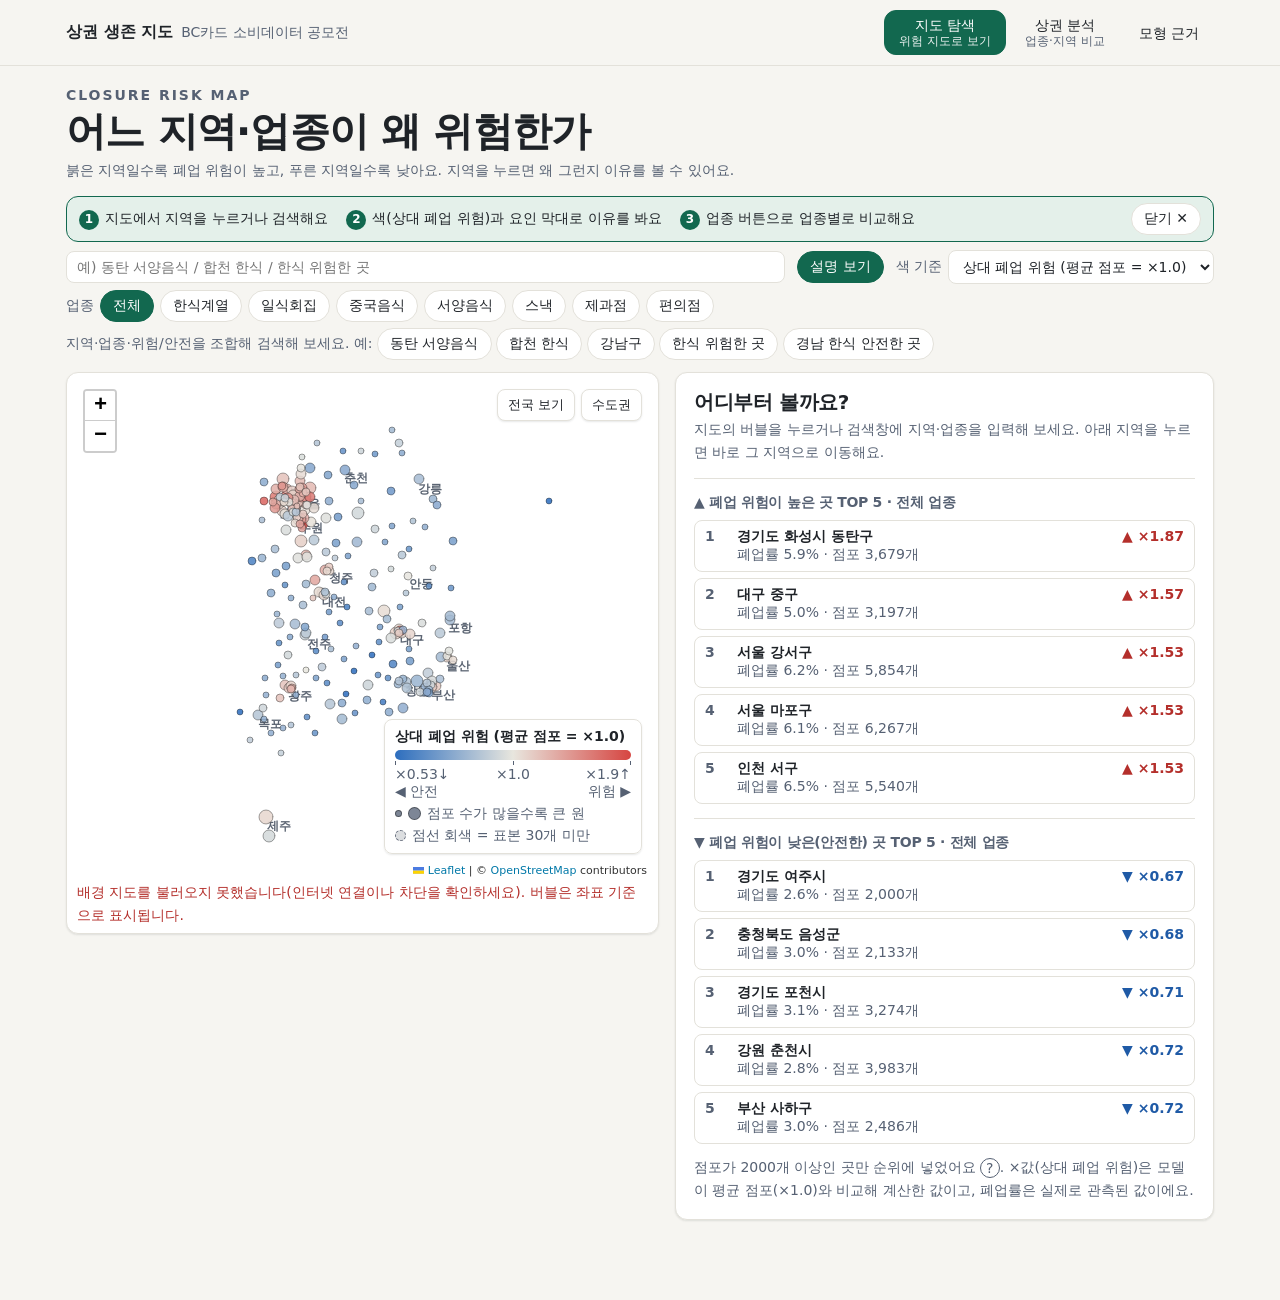
==== commit acc60473: "Step 2: 지도 결과 카드 재구성 — 폐업 위험 수준·상대 폐업 위험(평균=×1.0, 확률 아님)·실제 180일 폐업률, 왜 ①②③, 요인 그래프 해석 문구, 관측/모델 구분·" ====
--- a/docs/index.html
+++ b/docs/index.html
@@ -839,6 +839,19 @@
 .imp dl{margin:0;display:grid;grid-template-columns:auto 1fr;gap:4px 10px;font-size:var(--fs-sm)}
 .imp dt{font-weight:700;color:var(--acc);white-space:nowrap}.imp dd{margin:0}
 .lgbox{margin:0 0 12px}
+/* 지도 결과 카드: 수준 → 상대 위험(모델 계산) / 실제 폐업률(관측) → 왜 */
+.lvl{display:flex;align-items:center;gap:var(--s2);margin:var(--s2) 0}.lvl-k{font-size:var(--fs-sm);color:var(--sub)}
+.lvl b{padding:2px 14px;border-radius:999px;font-size:var(--fs-md)}
+.lv-hi b{background:var(--hi-soft);color:var(--hi-text)}.lv-lo b{background:var(--lo-soft);color:var(--lo-text)}.lv-mid b{background:var(--line);color:var(--fg)}
+.metric{margin:var(--s2) 0;padding:var(--s2) var(--s3);border-left:4px solid var(--line)}
+.metric.mod{border-left-color:var(--accent);background:var(--accent-tint);border-radius:0 var(--r-sm) var(--r-sm) 0}
+.metric .mk{font-size:var(--fs-sm);color:var(--sub);font-weight:600}.metric .bench{margin:2px 0 0;font-size:var(--fs-sm);color:var(--sub)}
+.metric.obs .obsv{font-size:var(--fs-xl);font-weight:700;font-variant-numeric:tabular-nums;line-height:1.3}
+.src{display:inline-block;margin-left:6px;padding:0 8px;border:1px solid var(--sub);border-radius:999px;font-size:var(--fs-sm);font-weight:600;color:var(--sub);background:var(--card);vertical-align:1px}
+.metric.mod .src{border-color:var(--accent);color:var(--accent-strong)}
+ol.whyl{list-style:none;margin:var(--s1) 0 0;padding:0}ol.whyl li{display:flex;gap:var(--s2);margin:6px 0;font-size:var(--fs-md)}ol.whyl .no{color:var(--accent);font-weight:700;flex:none}
+ul.refl{margin:0;padding-left:20px;font-size:var(--fs-sm);color:var(--sub)}ul.refl li{margin:3px 0}
+.dirs{margin:6px 0 0}
 /* 쉬운 이름 먼저 · 전문 용어는 작게 병기 */
 .tn{font-size:var(--fs-sm);font-weight:400;color:var(--sub);letter-spacing:0}
 .techsub{margin:2px 0 0;font-size:var(--fs-sm);color:var(--sub)}
@@ -912,7 +925,7 @@
 @media (max-width:520px){.hbaxis>div:first-child,.hbaxis>div:last-child{display:none}.hbaxis .ax{grid-column:1/3;grid-row:auto}}
 .hbrow.hl{outline:2px solid var(--acc);outline-offset:3px;border-radius:6px;animation:hlp 2.4s ease-out}
 @keyframes hlp{0%{background:var(--acc-soft)}100%{background:transparent}}
-.lgd{display:flex;flex-wrap:wrap;gap:4px 16px;font-size:var(--fs-sm);color:var(--sub);margin:0 0 6px}.lgd .lgi{white-space:nowrap}
+.lgd{display:flex;flex-wrap:wrap;gap:4px 16px;font-size:var(--fs-sm);color:var(--sub);margin:0 0 6px}.lgd .lgi{white-space:nowrap}@media (max-width:767px){.lgd .lgi{white-space:normal}}
 .sw{display:inline-block;width:12px;height:12px;border-radius:3px;vertical-align:-1px;margin-right:5px}
 .sw.pos{background:var(--acc)}.sw.muted{background:var(--flat)}.sw.neg{background:#b45309}
 table.grp{min-width:780px}
@@ -1009,8 +1022,8 @@
 <div class="band alt"><p class="eyebrow">BY INDUSTRY</p><h2>업종별 위험 순위 (점포 300개 이상 조합) <span class="hasq"><button type="button" class="q" data-tip="지역·업종 조합 표는 점포 300개 이상, 시군구 전체 Top 10은 2,000개 이상, 소비 산점도는 100개 이상만 넣어요. 다루는 단위마다 점포 수가 달라서 기준을 다르게 뒀어요. 점포가 적으면 폐업률이 우연으로 크게 흔들려요." aria-label="설명: 지역·업종 조합 표는 점포 300개 이상, 시군구 전체 Top 10은 2,000개 이상, 소비 산점도는 100개 이상만 넣어요. 다루는 단위마다 점포 수가 달라서 기준을 다르게 뒀어요. 점포가 적으면 폐업률이 우연으로 크게 흔들려요.">?</button></span></h2>
 <div class="ctrl"><select id="rankbiz"></select></div>
 <div class="cols3"><div class="card" id="rk-hi"></div><div class="card" id="rk-lo"></div></div></div>
-<div class="band"><p class="eyebrow">CONSUMPTION</p><h2>소비가 많으면 버티는가? — 점포당 소비와 실제 폐업률 <span class="hasq"><button type="button" class="q" data-tip="지역·업종 조합 표는 점포 300개 이상, 시군구 전체 Top 10은 2,000개 이상, 소비 산점도는 100개 이상만 넣어요. 다루는 단위마다 점포 수가 달라서 기준을 다르게 뒀어요. 점포가 적으면 폐업률이 우연으로 크게 흔들려요." aria-label="설명: 지역·업종 조합 표는 점포 300개 이상, 시군구 전체 Top 10은 2,000개 이상, 소비 산점도는 100개 이상만 넣어요. 다루는 단위마다 점포 수가 달라서 기준을 다르게 뒀어요. 점포가 적으면 폐업률이 우연으로 크게 흔들려요.">?</button></span></h2>
-<div class="card"><div id="scat"></div><p class="cap">점 하나 = 시군구×업종 조합(점포 100개 이상), 굵은 선 = 소비 10분위별 실제 폐업률. 소비 하위 구간의 폐업률이 가장 낮고 중·상위에서는 비슷한 수준으로 이어집니다 — 소비가 높다고 덜 폐업하지 않습니다. 업종 안 소비 순위와 폐업률의 순위상관은 전체 +0.19, 같은 시군구 안에서는 +0.02(관계 없음)입니다.</p></div></div>
+<div class="band"><p class="eyebrow">CONSUMPTION</p><h2>매출이 큰 상권이 더 안정적일까? — 점포당 소비와 실제 폐업률 <span class="hasq"><button type="button" class="q" data-tip="지역·업종 조합 표는 점포 300개 이상, 시군구 전체 Top 10은 2,000개 이상, 소비 산점도는 100개 이상만 넣어요. 다루는 단위마다 점포 수가 달라서 기준을 다르게 뒀어요. 점포가 적으면 폐업률이 우연으로 크게 흔들려요." aria-label="설명: 지역·업종 조합 표는 점포 300개 이상, 시군구 전체 Top 10은 2,000개 이상, 소비 산점도는 100개 이상만 넣어요. 다루는 단위마다 점포 수가 달라서 기준을 다르게 뒀어요. 점포가 적으면 폐업률이 우연으로 크게 흔들려요.">?</button></span></h2>
+<div class="card"><div id="scat"></div><p class="cap">점 하나 = 시군구×업종 조합(점포 100개 이상), 굵은 선 = 소비 10분위별 실제 폐업률. 소비 하위 구간의 폐업률이 가장 낮고 중·상위에서는 비슷한 수준으로 이어져요. 소비가 높다고 폐업이 반드시 적은 것은 아니에요(관찰된 관계일 뿐 원인은 아니에요). 업종 안 소비 순위와 폐업률 순위의 일치도(순위상관)는 전체 +0.19, 같은 시군구 안에서는 +0.02(관계가 보이지 않아요)이에요.</p></div></div>
 </section>
 
 <section class="tab" id="t-surv"><div class="band first"><div class="sumbox card primary"><p class="eyebrow">OVERVIEW</p><h2 style="margin:0 0 4px">이 서비스는 무엇이고, 결론은 무엇인가요?</h2><p class="plain" style="margin:0 0 8px">전국 시군구의 7개 업종 점포가 2026년 상반기 180일 동안 실제로 문을 닫은 기록을 바탕으로, 어느 지역·업종이 평균 점포보다 폐업 위험이 높은지, 그리고 원인은 무엇인지를 지도로 보여준다.</p><ol class="sumlist"><li><b>폐업 위험은 업종뿐 아니라 지역에 따라 크게 달라진다.</b> 차이를 설명하는 정도는 시군구만 고려하면 0.44, 업종만 고려하면 0.12이다.</li><li><b>매출이 큰 상권이라고 해서 반드시 안정적인 것은 아니다.</b></li><li><b>지역의 최근 폐업 흐름을 같이 보면 위험을 더 잘 이해할 수 있다.</b></li><li><b>BC카드의 점포별 거래 데이터를 추가하면 상권 분석에서 점포 단위 조기경보로 확장할 여지가 있다.</b></li></ol><div class="sumcta"><button type="button" class="chip-b pri" data-go-tab="map">지도에서 확인하기 →</button><a class="chip-b" href="#implications" data-jump="implications">시사점 보기</a></div></div></div><nav class="toc" aria-label="이 탭의 섹션 바로가기"><a class="chip-b" href="#overview" data-jump="overview">요인 중요도</a><a class="chip-b" href="#implications" data-jump="implications">시사점</a><a class="chip-b" href="#conclusions" data-jump="conclusions">핵심 결론</a><a class="chip-b" href="#ch1" data-jump="ch1">1장 필요한 요인</a><a class="chip-b" href="#ch2" data-jump="ch2">2장 지역 vs 업종</a><a class="chip-b" href="#ch3" data-jump="ch3">3장 BC 소비</a><a class="chip-b" href="#ch4" data-jump="ch4">4장 위험한 곳</a><a class="chip-b" href="#ch5" data-jump="ch5">5장 몰리던 오차</a><a class="chip-b" href="#limits" data-jump="limits">데이터·한계</a></nav><div id="survlink" class="survlink" hidden></div><div class="band alt"><p class="eyebrow">EVIDENCE</p><h2 id="overview">세 관점으로 본 요인 중요도</h2><p class="plain">보는 관점에 따라 중요한 요인이 달라진다. ★ 또는 ●이 붙은 칸이 뚜렷하게 중요한 요인이다.</p><p class="how"><b>읽는 법</b> 숫자는 그 변수를 제외했을 때 성능이 얼마나 나빠지는지를 나타낸다. 색은 각 열 안에서 큰 값일수록 진하다. ★은 통계적으로 확인된 변화(95% 신뢰구간이 0 제외), ●은 프로젝트 내부 기준(성능 변화 0.003 초과, 통계 검정 아님), 회색은 확인되지 않음, ▼ 주황은 제외하는 편이 오히려 나음이다. 요인 순서는 왼쪽 열의 값이 큰 순서로 고정했다. 막대와 신뢰구간은 아래 각 장의 ‘분석 상세 보기’에 있다.</p><div class="scroll"><table class="ov"><thead><tr><th>요인 묶음</th><th class="hasq">점포 위험 구분 성능 변화<br><small>ΔC-index · 점포 단위</small><button type="button" class="q" data-tip="실제로 먼저 폐업한 점포를 모델이 더 위험하다고 판단하는 정도(C-index)가, 그 변수를 제외했을 때 얼마나 떨어지는지를 나타낸다." aria-label="설명: 실제로 먼저 폐업한 점포를 모델이 더 위험하다고 판단하는 정도(C-index)가, 그 변수를 제외했을 때 얼마나 떨어지는지를 나타낸다.">?</button></th><th class="hasq">지역 간 위험 순위 정확도 변화<br><small>ΔSpearman · 지역 × 업종</small><button type="button" class="q" data-tip="모델이 예측한 지역별 위험 순서와 실제 폐업률 순서가 얼마나 비슷한지(ΔSpearman)가, 그 변수를 제외했을 때 얼마나 나빠지는지를 나타낸다." aria-label="설명: 모델이 예측한 지역별 위험 순서와 실제 폐업률 순서가 얼마나 비슷한지(ΔSpearman)가, 그 변수를 제외했을 때 얼마나 나빠지는지를 나타낸다.">?</button></th><th class="hasq">같은 시군구 안 순위 정확도 변화<br><small>ΔSpearman · 지역 × 업종</small><button type="button" class="q" data-tip="같은 시군구 안에서 지역·업종 조합의 위험 순서가 얼마나 맞는지가, 그 변수를 제외했을 때 얼마나 나빠지는지를 나타낸다. 음수이면 제외하는 편이 오히려 낫다." aria-label="설명: 같은 시군구 안에서 지역·업종 조합의 위험 순서가 얼마나 맞는지가, 그 변수를 제외했을 때 얼마나 나빠지는지를 나타낸다. 음수이면 제외하는 편이 오히려 낫다.">?</button></th></tr></thead><tbody><tr><th scope="row">영업연수</th><td class="ovc pos" style="background:color-mix(in srgb,var(--acc) 44%,transparent)">● +0.0127</td><td class="ovc pos" style="background:color-mix(in srgb,var(--acc) 29%,transparent)">★ +0.016</td><td class="ovc muted" style="background:color-mix(in srgb,var(--flat) 8%,transparent)">+0.006</td></tr><tr><th scope="row">점포 규모·운영 특성</th><td class="ovc pos" style="background:color-mix(in srgb,var(--acc) 36%,transparent)">● +0.0095</td><td class="ovc muted" style="background:color-mix(in srgb,var(--flat) 10%,transparent)">+0.007</td><td class="ovc muted" style="background:color-mix(in srgb,var(--flat) 7%,transparent)">+0.004</td></tr><tr><th scope="row">프랜차이즈</th><td class="ovc pos" style="background:color-mix(in srgb,var(--acc) 35%,transparent)">● +0.0087</td><td class="ovc muted" style="background:color-mix(in srgb,var(--flat) 7%,transparent)">+0.001</td><td class="ovc muted" style="background:color-mix(in srgb,var(--flat) 9%,transparent)">+0.008</td></tr><tr><th scope="row">지역 폐업 흐름</th><td class="ovc muted" style="background:color-mix(in srgb,var(--flat) 9%,transparent)">+0.0021</td><td class="ovc pos" style="background:color-mix(in srgb,var(--acc) 44%,transparent)">★ +0.031</td><td class="ovc muted" style="background:color-mix(in srgb,var(--flat) 6%,transparent)">-0.001</td></tr><tr><th scope="row">BC카드 고객 연령대</th><td class="ovc muted" style="background:color-mix(in srgb,var(--flat) 8%,transparent)">+0.0014</td><td class="ovc pos" style="background:color-mix(in srgb,var(--acc) 38%,transparent)">★ +0.025</td><td class="ovc muted" style="background:color-mix(in srgb,var(--flat) 9%,transparent)">+0.007</td></tr><tr><th scope="row">업종</th><td class="ovc muted" style="background:color-mix(in srgb,var(--flat) 8%,transparent)">+0.0012</td><td class="ovc muted" style="background:color-mix(in srgb,var(--flat) 16%,transparent)">+0.018</td><td class="ovc pos" style="background:color-mix(in srgb,var(--acc) 44%,transparent)">★ +0.049</td></tr><tr><th scope="row">입지</th><td class="ovc muted" style="background:color-mix(in srgb,var(--flat) 6%,transparent)">+0.0001</td><td class="ovc muted" style="background:color-mix(in srgb,var(--flat) 7%,transparent)">+0.001</td><td class="ovc muted" style="background:color-mix(in srgb,var(--flat) 6%,transparent)">+0.000</td></tr><tr><th scope="row">지역·업종 직전 폐업률</th><td class="ovc muted" style="background:color-mix(in srgb,var(--flat) 6%,transparent)">+0.0000</td><td class="ovc muted" style="background:color-mix(in srgb,var(--flat) 7%,transparent)">+0.001</td><td class="ovc muted" style="background:color-mix(in srgb,var(--flat) 7%,transparent)">+0.002</td></tr><tr><th scope="row">BC카드 고객 성별</th><td class="ovc muted" style="background:color-mix(in srgb,var(--flat) 6%,transparent)">-0.0001</td><td class="ovc muted" style="background:color-mix(in srgb,var(--flat) 7%,transparent)">-0.002</td><td class="ovc neg" style="background:color-mix(in srgb,#b45309 18%,transparent)">▼ -0.007</td></tr></tbody></table></div><p class="how"><b>주의</b> BC카드 고객 연령대는 지역 간 위험 순위에서는 통계적으로 확인되지만 같은 시군구 안에서는 확인되지 않는다. 원인이 아니라 “어떤 유형의 지역인가”를 알려 주는 신호로 읽어야 한다.</p></div><div class="band"><p class="eyebrow">IMPLICATIONS</p><h2 id="implications">시사점</h2><p class="sec-sub">누가 · 무엇을 · 어떤 데이터로 할 수 있는지로 정리했다(분석 결과를 활용처 관점으로 다시 쓴 것이며, 사실 내용은 그대로이다).</p><div class="imps"><div class="imp primary"><h4>소비 지표 단독으로 폐업 위험을 진단하지 않는다.</h4><dl><dt>누가</dt><dd>BC카드 상권 분석·가맹점 대상 서비스 담당</dd><dt>무엇을</dt><dd>소비 규모만으로 “안전한 상권”이라고 안내하지 않는다</dd><dt>어떤 데이터로</dt><dd>시군구×업종 소비 금액·건수(BC카드 ABP) — 지역·업종 단위 집계라 점포 단위 예측을 개선하지 못한 지표</dd></dl><p class="cap" style="margin:6px 0 0">소비가 큰 상권이 오히려 회전율이 높았다. 소비 규모는 “수요가 있다”는 신호이지 “버틴다”는 신호가 아니다.</p></div><div class="imp primary"><h4>위험 진단은 점포 특성(영업연수·프랜차이즈·규모)과 지역 폐업 흐름을 결합해야 한다.</h4><dl><dt>누가</dt><dd>폐업 위험 진단 상품을 기획하는 BC카드 상품팀</dd><dt>무엇을</dt><dd>점포 특성과 지역 폐업 흐름을 결합한 상대 폐업 위험 지표를 만든다</dd><dt>어떤 데이터로</dt><dd>인허가 데이터(LOCALDATA)의 영업연수·프랜차이즈·규모 + 이웃 시군구를 포함한 직전 1년 폐업률</dd></dl><p class="cap" style="margin:6px 0 0">이웃 시군구까지 포함한 최근 1년 폐업률이 지역 간 순위의 가장 강한 단일 신호였다.</p></div><div class="imp primary"><h4>조기 경보 후보:</h4><dl><dt>누가</dt><dd>가맹점 대상 상권 모니터링 서비스 담당</dd><dt>무엇을</dt><dd>신생 점포 비중이 높고 이웃 지역 폐업이 늘고 있는 지역·업종 조합을 우선 관찰 대상으로 삼는다</dd><dt>어떤 데이터로</dt><dd>영업연수 분포(인허가) + 이웃 시군구 폐업 추이</dd></dl><p class="cap" style="margin:6px 0 0">신생 점포 비중이 높고 이웃 지역 폐업이 늘고 있는 지역·업종 조합(예: 수도권 동북부 한식계열·서양음식)을 우선 관찰 대상으로 삼을 수 있다.</p></div><div class="imp primary"><h4>더 나아가려면 점포 단위 매출 데이터가 필요하다.</h4><dl><dt>누가</dt><dd>BC카드 가맹점 데이터 담당</dd><dt>무엇을</dt><dd>이번 지역·업종 조합 수준의 진단을 점포 단위로 넓힌다</dd><dt>어떤 데이터로</dt><dd>가맹점별 월 매출 추이(“소비는 있는데 못 버티는” 점포를 직접 확인)</dd></dl><p class="cap" style="margin:6px 0 0">가맹점별 매출 추이를 결합하면 “소비는 있는데 못 버티는” 점포를 직접 볼 수 있다. 이번 분석은 그 전 단계의 지역·업종 조합 수준 진단이다.</p></div></div></div><div class="band alt"><p class="eyebrow">CONCLUSION</p><h2 id="conclusions">핵심 결론</h2>
@@ -1111,8 +1124,8 @@
 }
 const DELTA=m=>{const pc=Math.round(Math.abs(m-1)*100);return pc===0?'평균 점포와 비슷함':(m>=1?'▲ 평균 점포보다 '+pc+'% 높음':'▼ 평균 점포보다 '+pc+'% 낮음');};
 const TIP_MIN='지역·업종 조합 표는 점포 300개 이상, 시군구 전체 Top 10은 2,000개 이상, 소비 산점도는 100개 이상만 넣어요. 다루는 단위마다 점포 수가 달라서 기준을 다르게 뒀어요. 점포가 적으면 폐업률이 우연으로 크게 흔들려요.';
-const TIP_RISK='같은 조건(영업연수·규모 등)을 맞춘 뒤 평균 점포와 비교한 폐업 위험의 배수예요. ×1.0이 평균, ×1.5면 평균보다 50% 높다는 뜻이에요. 연관일 뿐 원인은 아니에요.';
-const NOTE_RATE='폐업률은 단순 비율이고, 상대 폐업 위험은 영업연수·규모 등을 통제한 뒤 평균 점포와 비교한 값이라 순위가 다를 수 있어요.';
+const TIP_RISK='영업연수·규모 등을 맞춘 뒤, 평균 점포(×1.0)와 비교해 폐업 위험이 몇 배인지 모델이 계산한 값이에요. 폐업 확률 자체가 아니에요. ×1.5면 평균보다 50% 높다는 뜻이며, 연관일 뿐 원인은 아니에요.';
+const NOTE_RATE='실제 폐업률은 관측된 단순 비율이고, 상대 폐업 위험은 영업연수·규모 등을 통제한 뒤 모델이 평균 점포와 비교해 계산한 값이라 순위가 다를 수 있어요.';
 const GI=new Map(); D.groups.forEach((g,i)=>GI.set(g.r*10+g.b,i));
 const S={biz:-1,mode:'mult',sel:null,home:true,lastQ:null};
 const AGE=['연령1','연령2','연령3','연령4','연령5','연령6'], GEN=['남','여','법인'];
@@ -1244,14 +1257,19 @@
   D.months.forEach((m,i)=>{s+='<text x="'+X(i).toFixed(1)+'" y="'+(Ht+10)+'" text-anchor="middle" font-size="10" fill="var(--sub)">'+String(m).slice(4)+'월</text>';});
   return s+'</svg><p class="hint" style="margin:0">월별 BC 소비액(백만원) '+mn.toLocaleString()+' ~ '+mxv.toLocaleString()+'</p>';
 }
-function explain(r,b){
+const LEVEL=m=>m>=1.10?{k:'hi',t:'높음',a:'▲'}:(m<=0.90?{k:'lo',t:'낮음',a:'▼'}:{k:'mid',t:'평균 수준',a:'－'});   // 표시용 구분(통계 판정 아님): 평균(×1.0) 대비 ±10%
+const TIP_LEVEL='평균 점포(×1.0)와 비교해 10% 이상 높으면 ‘높음’, 10% 이상 낮으면 ‘낮음’, 그 사이는 ‘평균 수준’으로 나눈 표시용 구분이에요. 통계적으로 판정한 것은 아니에요.';
+const UNITJ={store:['점포','한 개의 가게를 하나의 관측치로 분석했어요.'],grp:['지역 × 업종','같은 지역과 같은 업종에 속한 점포들을 묶어 분석했어요.'],sgg:['시군구','지역 전체의 특성을 비교했어요.']};
+const ubadgeJ=k=>'<span class="ubadge hasq">분석 단위 · '+UNITJ[k][0]+qtip(UNITJ[k][1])+'</span>';
+const SRC_OBS='<span class="src obs">실제 관측</span>', SRC_MOD='<span class="src mod">모델 계산</span>';
+function whyBlock(r,b){   // 왜 이런 결과가 나왔나요? — 원인(요인)을 ①②③ 문장으로. 값은 기존 요인 배수 그대로
   const v=val(r,b),R=D.regions[r]; if(!v) return '';
-  const nm=R.sido.replace(/특별시|광역시|특별자치도|특별자치시/,'')+' '+R.name+(b>=0?' '+BIZ[b]:' 전체');
-  const f=factors(v.x),g=v.g,a=g?g.age_yr:R.age_yr,fr=g?g.fr:R.fr;
-  const ageF=f.find(d=>d.key==='age'), core=f.filter(d=>d.key!=='age');
-  const up=core.filter(d=>d.m>=1.03).sort((x,y)=>y.m-x.m).slice(0,3), dn=core.filter(d=>d.m<=0.97).sort((x,y)=>x.m-y.m).slice(0,3);
-  const pc=Math.round(Math.abs(v.mult-1)*100);
-  const phrase=(d,isUp)=>{   // 요인별 한 문장(마침표로 끝난다). 배수 칩은 문장 뒤에 붙인다
+  const f=factors(v.x),g=v.g,a=g?g.age_yr:R.age_yr,fr=g?g.fr:R.fr,lv=LEVEL(v.mult);
+  const core=f.filter(d=>d.key!=='age');
+  const ups=core.filter(d=>d.m>=1.03).sort((x,y)=>y.m-x.m), dns=core.filter(d=>d.m<=0.97).sort((x,y)=>x.m-y.m);
+  const pick=lv.k==='hi'?ups:(lv.k==='lo'?dns:core.filter(d=>d.m>=1.03||d.m<=0.97).sort((x,y)=>Math.abs(Math.log(y.m))-Math.abs(Math.log(x.m)))), top=pick.slice(0,3);
+  const head=lv.k==='hi'?'왜 위험이 높은가요?':(lv.k==='lo'?'왜 위험이 낮은가요?':'어떤 요인이 작용했나요?');
+  const phrase=(d,isUp)=>{   // 요인별 한 문장(현재 수준을 말하며, 증가·감소 같은 추세는 말하지 않는다)
     switch(d.key){
       case 'yrs': return (isUp?'영업 기간이 짧은 점포가 많아요':'오래 영업한 점포가 많아요')+'(평균 '+a.toFixed(1)+'년, 전국 '+NAT.age_yr.toFixed(1)+'년).';
       case 'fr': return '프랜차이즈 비중이 '+(isUp?'낮아요':'높아요')+'('+pct(fr)+', 전국 '+pct(NAT.fr)+').';
@@ -1261,17 +1279,17 @@
       case 'biz': return '업종 자체의 기본 위험이 평균보다 '+(isUp?'높아요.':'낮아요.');
       default: return '입지 등 기타 요인이 '+(isUp?'위험한':'안정적인')+' 쪽이에요.';
     }};
-  const chip=(d,isUp)=>' <span class="tag '+(isUp?'hi':'lo')+'">'+(isUp?'▲':'▼')+' ×'+d.m.toFixed(2)+'</span>';
-  const li=(k,body)=>'<li><b class="k">'+k+'</b>'+body+'</li>', sub=a=>'<ul class="subl">'+a.map(x=>'<li>'+x+'</li>').join('')+'</ul>';
-  let t='<ul class="exp">'+li('요약','<b>'+nm+'</b>는 평균 점포보다 폐업 위험이 '+(pc===0?'비슷한 수준':'약 <b>'+pc+'% '+(v.mult>=1?'높은':'낮은')+'</b> 수준')+'으로 추정돼요. 실제 폐업률은 '+pct(v.rate)+'(전국 '+pct(NAT.rate)+', 점포 '+v.n.toLocaleString()+'개)예요.');
-  t+=li('위험을 높이는 요인',up.length?sub(up.map(d=>phrase(d,true)+chip(d,true))):'<span class="hint">뚜렷하게 위험을 높이는 요인은 없어요(±3% 이내).</span>');
-  if(dn.length) t+=li('위험을 낮추는 요인',sub(dn.map(d=>phrase(d,false)+chip(d,false))));
-  const ref=[];
+  const chip=(d,isUp)=>' <span class="tag '+(isUp?'hi':'lo')+'">'+(isUp?'▲':'▼')+' ×'+d.m.toFixed(2)+'</span>', NUM=['①','②','③'];
+  return '<div class="blk why"><h4>'+head+'</h4>'+(top.length?'<ol class="whyl">'+top.map((d,i)=>'<li><span class="no">'+NUM[i]+'</span><span>'+phrase(d,d.m>=1)+chip(d,d.m>=1)+'</span></li>').join('')+'</ol>':'<p class="hint" style="margin:0">뚜렷하게 작용한 요인이 없어요(모두 ±3% 이내).</p>')+'</div>';
+}
+function refBlock(r,b){   // 참고: 이웃 평균, 연령대 참고 요인, 해석의 한계
+  const v=val(r,b),R=D.regions[r]; if(!v) return '';
+  const f=factors(v.x),ageF=f.find(d=>d.key==='age'),ref=[];
   const nbm=R.nb.map(j=>val(j,b)).filter(Boolean).map(z=>z.mult);
   if(nbm.length) ref.push('가까운 이웃 '+nbm.length+'곳의 평균 상대 폐업 위험은 ×'+(nbm.reduce((x,y)=>x+y,0)/nbm.length).toFixed(2)+'예요.');
-  if(ageF&&Math.abs(Math.log(ageF.m))>=0.03) ref.push('고객 연령대(×'+ageF.m.toFixed(2)+')는 '+(ageF.m>=1?'위험이 높은':'위험이 낮은')+' 지역 유형과 닮았다는 신호일 뿐이라 위 요인에서 뺐어요.');
-  ref.push('평균 점포와의 통계적 연관이며 원인이나 정책 효과는 아니에요.'+(v.n<30?' 이 조합은 점포가 30개 미만이라 실제 폐업률이 불안정해요.':''));
-  return t+li('참고',sub(ref))+'</ul>';
+  if(ageF&&Math.abs(Math.log(ageF.m))>=0.03) ref.push('고객 연령대(×'+ageF.m.toFixed(2)+')는 '+(ageF.m>=1?'위험이 높은':'위험이 낮은')+' 지역 유형과 닮았다는 신호일 뿐이라 위 원인에서 뺐어요.');
+  ref.push('평균 점포와 비교한 통계적 연관이며 원인이나 정책 효과는 아니에요.'+(v.n<30?' 이 조합은 점포가 30개 미만이라 실제 폐업률이 불안정해요.':''));
+  return '<div class="blk"><h4>참고</h4><ul class="refl">'+ref.map(x=>'<li>'+x+'</li>').join('')+'</ul></div>';
 }
 function renderPanel(){
   const p=$('#panel'); if(S.sel===null) return; const r=S.sel,R=D.regions[r],b=S.biz,v=val(r,b);
@@ -1279,12 +1297,15 @@
   S.home=false;
   let h='<div class="phead"><div><h3>'+nm+'</h3><div class="sub2">'+(b>=0?BIZ[b]:'전체 7개 업종')+' · 점포 '+(v?v.n.toLocaleString():0)+'개</div></div><div class="acts"><button class="chip-b only-m" data-act="tomap">↑ 지도 보기</button><button class="chip-b" data-act="copy" title="지금 화면의 주소를 복사해요">링크 복사</button><button class="chip-b" data-act="csv" title="이 지역의 업종별 값을 CSV로 저장해요">CSV 저장</button><button class="chip-b" data-act="clear">✕ 선택 해제</button></div></div>';
   if(!v){$('#panel').innerHTML=h+'<p class="hint">이 시군구에는 해당 업종 점포가 없습니다.</p>'+bizRows(r);bindPanel(p);return;}
-  const up=v.mult>=1;
-  h+='<div class="sub2 hasq" style="margin-top:6px">상대 폐업 위험'+qtip(TIP_RISK)+'</div><div class="big"><b class="'+(up?'t-hi':'t-lo')+'">×'+v.mult.toFixed(2)+'</b><span class="delta '+(up?'t-hi':'t-lo')+'">'+DELTA(v.mult)+'</span></div>';
-  h+='<div class="sub2">실제 폐업률 '+pct(v.rate)+' <span class="hint">(전국 '+pct(NAT.rate)+')</span></div>';
-  if(b>=0&&v.n<30) h+='<div class="warn">점포가 30개 미만이라 실제 폐업률은 우연 변동이 큽니다. 상대 폐업 위험은 모형 기반이라 상대적으로 안정적입니다.</div>';
-  h+='<div class="blk"><h4>왜 그런가 — 요인별 배수 (▲ 붉음: 위험 높임 · ▼ 푸름: 위험 낮춤 · 회색: ±3% 이내)</h4>'+whyChart(v.x)+'<p class="hint" style="margin:2px 0 0">옅은 막대는 참고용 신호예요(? 를 누르면 이유가 나와요). 막대 길이는 로그 눈금이에요.</p></div>';
-  h+='<div class="blk why"><h4>해설</h4>'+explain(r,b)+'</div>';
+  const up=v.mult>=1,lv=LEVEL(v.mult);
+  h+='<p class="ubline" style="margin-top:8px">'+ubadgeJ(b>=0?'grp':'sgg')+'</p>';
+  h+='<div class="lvl lv-'+lv.k+'"><span class="lvl-k hasq">폐업 위험 수준'+qtip(TIP_LEVEL)+'</span><b>'+lv.a+' '+lv.t+'</b></div>';
+  h+='<div class="metric mod"><div class="mk hasq">상대 폐업 위험'+qtip(TIP_RISK)+' '+SRC_MOD+'</div><div class="big"><b class="'+(up?'t-hi':'t-lo')+'">×'+v.mult.toFixed(2)+'</b><span class="delta '+(up?'t-hi':'t-lo')+'">'+DELTA(v.mult)+'</span></div><p class="bench">전국 평균 점포 = ×1.00. 폐업 확률이 아니라 평균 점포와 비교한 상대적인 위험이에요.</p></div>';
+  h+='<div class="metric obs"><div class="mk">실제 180일 내 폐업률 '+SRC_OBS+'</div><div class="obsv">'+pct(v.rate)+' <span class="hint">(전국 '+pct(NAT.rate)+')</span></div></div>';
+  if(b>=0&&v.n<30) h+='<div class="warn">점포가 30개 미만이라 실제 폐업률은 우연 변동이 커요. 상대 폐업 위험은 모형 기반이라 상대적으로 안정적이에요.</div>';
+  h+=whyBlock(r,b);
+  h+='<div class="blk"><h4>요인별 영향 (평균 점포 = ×1.0 기준)</h4>'+whyChart(v.x)+'<p class="hint dirs"><b class="t-hi">▲ 오른쪽(붉은색)</b>으로 갈수록 폐업 위험을 <b>높이는</b> 요인이고, <b class="t-lo">▼ 왼쪽(푸른색)</b>으로 갈수록 <b>낮추는</b> 요인이에요. 가운데 ×1.0은 평균과 같은 영향, 회색은 ±3% 이내라 영향이 작아요.</p><p class="hint" style="margin:2px 0 0">옅은 막대는 참고용 신호예요(? 를 누르면 이유가 나와요). 막대 길이는 로그 눈금이에요.</p></div>';
+  h+=refBlock(r,b);
   if(v.g){const g=v.g;
     h+='<div class="blk"><h4>BC카드 소비 구성 (2026-01~06, 맥락 정보)</h4><div class="two"><div>'+barsMini(g.age,AGE,x=>pct(x,0))+'<p class="hint" style="margin:2px 0 6px">연령 코드별 소비액 비중</p>'+barsMini(g.gen,GEN,x=>pct(x,0))+'</div><div>'+spark(g.amt)+'</div></div></div>';
     h+='<div class="blk"><h4>상권 프로필</h4><div class="kp"><div><b>'+g.age_yr.toFixed(1)+'년</b><span>평균 영업연수 (전국 '+NAT.age_yr.toFixed(1)+')</span></div><div><b>'+pct(g.fr)+'</b><span>프랜차이즈 (전국 '+pct(NAT.fr)+')</span></div><div><b>'+pct(g.reg_hist)+' / '+pct(g.nb_hist)+'</b><span>2026-01-01 기준 직전 1년 폐업률 (이 시군구 / 이웃)</span></div><div><b>'+g.n.toLocaleString()+'개</b><span>같은 업종 경쟁 점포</span></div></div></div>';
@@ -1314,7 +1335,7 @@
   $('#panel').innerHTML='<h3>어디부터 볼까요?</h3><p class="hint" style="margin:2px 0 4px">지도의 버블을 누르거나 검색창에 지역·업종을 입력해 보세요. 아래 지역을 누르면 바로 그 지역으로 이동해요.</p>'+
    '<div class="blk"><h4>▲ 폐업 위험이 높은 곳 TOP 5 · '+nm+'</h4><div class="rklist">'+topRows(b,'hi',5).map((x,i)=>rkCard(x,b,i)).join('')+'</div></div>'+
    '<div class="blk"><h4>▼ 폐업 위험이 낮은(안전한) 곳 TOP 5 · '+nm+'</h4><div class="rklist">'+topRows(b,'lo',5).map((x,i)=>rkCard(x,b,i)).join('')+'</div></div>'+
-   '<p class="hint" style="margin:12px 0 0">점포가 '+(b>=0?300:2000)+'개 이상인 곳만 순위에 넣었어요'+'<span class="hasq">'+qtip(TIP_MIN)+'</span>. 상대 폐업 위험은 평균 점포를 ×1.0으로 놓고 비교한 값이에요.</p>';
+   '<p class="hint" style="margin:12px 0 0">점포가 '+(b>=0?300:2000)+'개 이상인 곳만 순위에 넣었어요'+'<span class="hasq">'+qtip(TIP_MIN)+'</span>. ×값(상대 폐업 위험)은 모델이 평균 점포(×1.0)와 비교해 계산한 값이고, 폐업률은 실제로 관측된 값이에요.</p>';
   bindGo($('#panel'));syncUrl();
 }
 function bindGo(root){root.querySelectorAll('[data-r]').forEach(x=>x.addEventListener('click',()=>{if(x.dataset.b!==undefined)setBizQuiet(+x.dataset.b);select(+x.dataset.r,true);}));
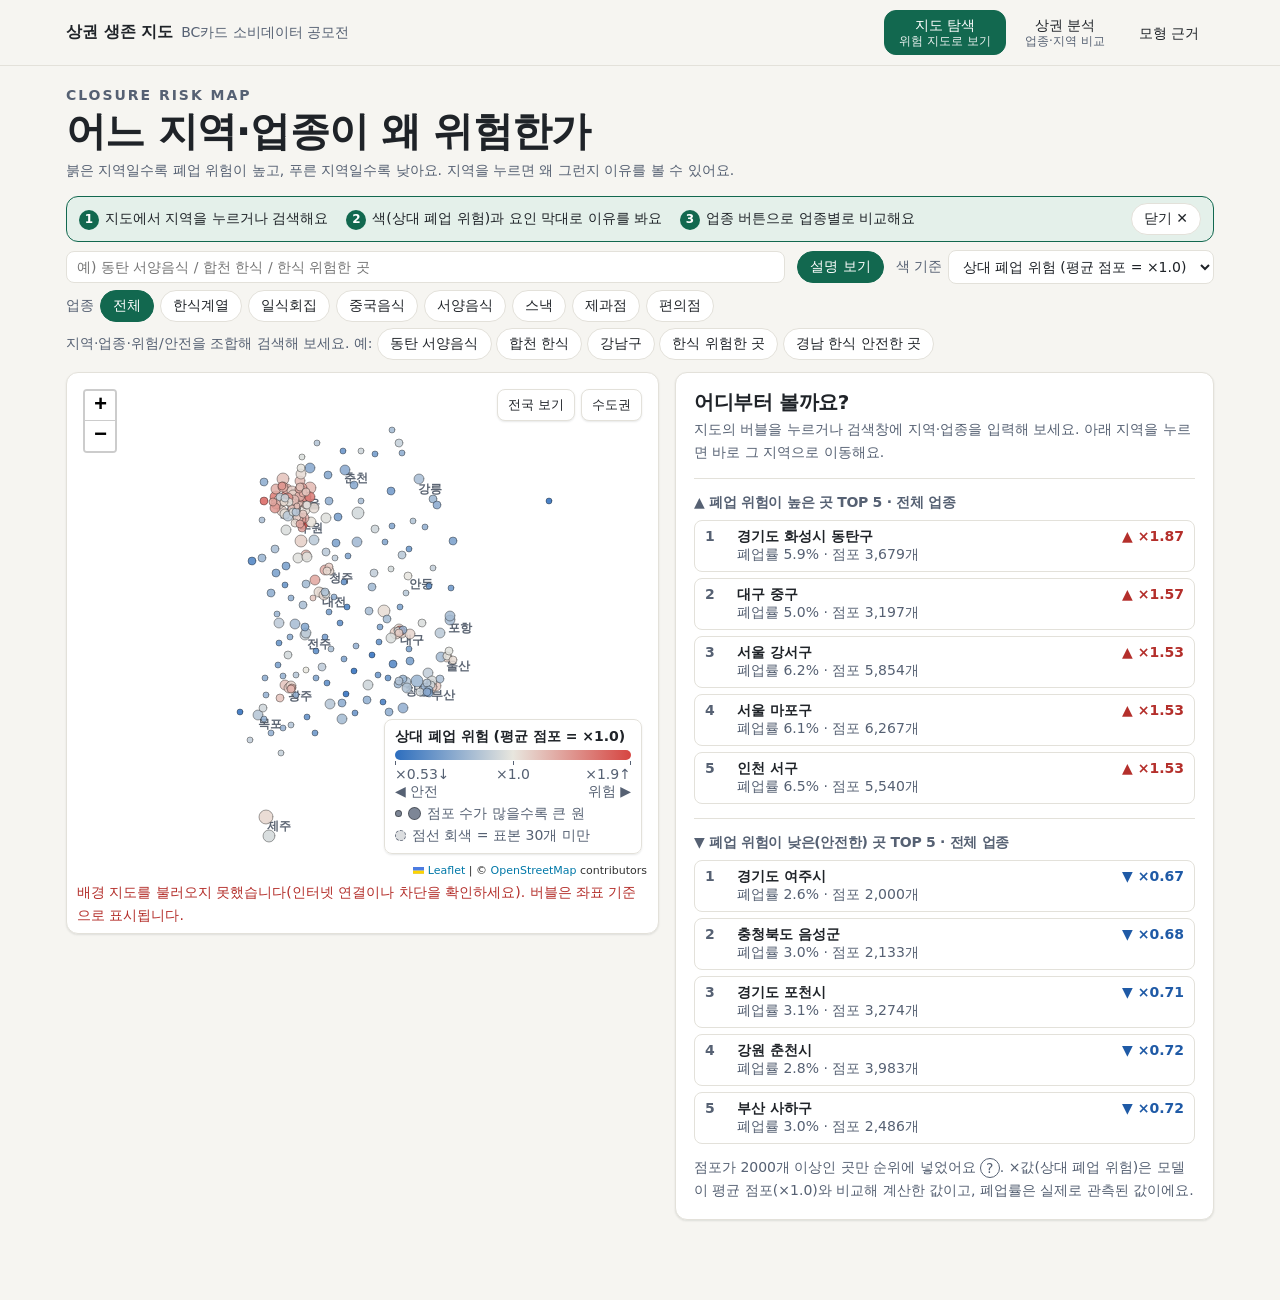
==== commit 8896fa42: "Step 3·4: 소비 데이터 정보 단위 차이 다이어그램, 집중 모니터링 후보(예시) 카드, 배너 차트 이름을 쉬운 말로 Co-Authored-By: Claude Sonnet 5 " ====
--- a/docs/index.html
+++ b/docs/index.html
@@ -839,6 +839,25 @@
 .imp dl{margin:0;display:grid;grid-template-columns:auto 1fr;gap:4px 10px;font-size:var(--fs-sm)}
 .imp dt{font-weight:700;color:var(--acc);white-space:nowrap}.imp dd{margin:0}
 .lgbox{margin:0 0 12px}
+/* 정보 단위 차이 다이어그램 · 모니터링 예시 카드 */
+.unitgap{margin:0 0 var(--s4)}.unitgap h3{margin:0 0 var(--s2)}
+.flows{display:grid;grid-template-columns:repeat(auto-fit,minmax(min(280px,100%),1fr));gap:var(--s3);margin:var(--s3) 0}
+.flow{border:1px dashed var(--line);border-radius:var(--r-md);padding:var(--s3) var(--s4);text-align:center;background:var(--card)}
+.flow.next{border-style:solid;border-color:var(--accent);background:var(--accent-tint)}
+.flow .fk{margin:0 0 var(--s2);font-size:var(--fs-sm);font-weight:700;color:var(--sub)}.flow.next .fk{color:var(--accent-strong)}
+.fbox{padding:var(--s2) var(--s3);border-radius:var(--r-sm);border:1px solid var(--line);background:var(--card);font-weight:600}
+.farr{margin:2px 0;color:var(--sub)}.flow .fnote{margin:var(--s2) 0 0;font-size:var(--fs-sm);font-weight:700}
+.monitor{margin-top:var(--s4);padding:var(--s4) var(--s5)}
+.mhead{display:flex;flex-wrap:wrap;align-items:center;gap:var(--s2) var(--s3);justify-content:space-between}.mhead h3{margin:0}
+.mname{margin:var(--s2) 0;font-size:var(--fs-lg)}
+.mrow{display:grid;grid-template-columns:repeat(auto-fit,minmax(min(260px,100%),1fr));gap:var(--s3) var(--s5)}
+.monitor .mk{margin:var(--s2) 0 var(--s1);font-size:var(--fs-sm);font-weight:700;color:var(--accent)}.monitor .mv{margin:0}
+.msig{margin:0;padding-left:20px}.msig li{margin:3px 0}
+.mnext{margin:0 0 var(--s2)}
+.mflow{display:flex;flex-wrap:wrap;gap:var(--s2);list-style:none;margin:var(--s2) 0;padding:0;counter-reset:mf}
+.mflow li{counter-increment:mf;padding:6px 14px;border-radius:999px;background:var(--accent-tint);border:1px solid var(--accent);font-weight:600}
+.mflow li::before{content:counter(mf) ". ";color:var(--accent-strong)}
+.mflow li:not(:last-child)::after{content:"→";margin-left:12px;color:var(--sub)}
 /* 지도 결과 카드: 수준 → 상대 위험(모델 계산) / 실제 폐업률(관측) → 왜 */
 .lvl{display:flex;align-items:center;gap:var(--s2);margin:var(--s2) 0}.lvl-k{font-size:var(--fs-sm);color:var(--sub)}
 .lvl b{padding:2px 14px;border-radius:999px;font-size:var(--fs-md)}
@@ -1026,7 +1045,7 @@
 <div class="card"><div id="scat"></div><p class="cap">점 하나 = 시군구×업종 조합(점포 100개 이상), 굵은 선 = 소비 10분위별 실제 폐업률. 소비 하위 구간의 폐업률이 가장 낮고 중·상위에서는 비슷한 수준으로 이어져요. 소비가 높다고 폐업이 반드시 적은 것은 아니에요(관찰된 관계일 뿐 원인은 아니에요). 업종 안 소비 순위와 폐업률 순위의 일치도(순위상관)는 전체 +0.19, 같은 시군구 안에서는 +0.02(관계가 보이지 않아요)이에요.</p></div></div>
 </section>
 
-<section class="tab" id="t-surv"><div class="band first"><div class="sumbox card primary"><p class="eyebrow">OVERVIEW</p><h2 style="margin:0 0 4px">이 서비스는 무엇이고, 결론은 무엇인가요?</h2><p class="plain" style="margin:0 0 8px">전국 시군구의 7개 업종 점포가 2026년 상반기 180일 동안 실제로 문을 닫은 기록을 바탕으로, 어느 지역·업종이 평균 점포보다 폐업 위험이 높은지, 그리고 원인은 무엇인지를 지도로 보여준다.</p><ol class="sumlist"><li><b>폐업 위험은 업종뿐 아니라 지역에 따라 크게 달라진다.</b> 차이를 설명하는 정도는 시군구만 고려하면 0.44, 업종만 고려하면 0.12이다.</li><li><b>매출이 큰 상권이라고 해서 반드시 안정적인 것은 아니다.</b></li><li><b>지역의 최근 폐업 흐름을 같이 보면 위험을 더 잘 이해할 수 있다.</b></li><li><b>BC카드의 점포별 거래 데이터를 추가하면 상권 분석에서 점포 단위 조기경보로 확장할 여지가 있다.</b></li></ol><div class="sumcta"><button type="button" class="chip-b pri" data-go-tab="map">지도에서 확인하기 →</button><a class="chip-b" href="#implications" data-jump="implications">시사점 보기</a></div></div></div><nav class="toc" aria-label="이 탭의 섹션 바로가기"><a class="chip-b" href="#overview" data-jump="overview">요인 중요도</a><a class="chip-b" href="#implications" data-jump="implications">시사점</a><a class="chip-b" href="#conclusions" data-jump="conclusions">핵심 결론</a><a class="chip-b" href="#ch1" data-jump="ch1">1장 필요한 요인</a><a class="chip-b" href="#ch2" data-jump="ch2">2장 지역 vs 업종</a><a class="chip-b" href="#ch3" data-jump="ch3">3장 BC 소비</a><a class="chip-b" href="#ch4" data-jump="ch4">4장 위험한 곳</a><a class="chip-b" href="#ch5" data-jump="ch5">5장 몰리던 오차</a><a class="chip-b" href="#limits" data-jump="limits">데이터·한계</a></nav><div id="survlink" class="survlink" hidden></div><div class="band alt"><p class="eyebrow">EVIDENCE</p><h2 id="overview">세 관점으로 본 요인 중요도</h2><p class="plain">보는 관점에 따라 중요한 요인이 달라진다. ★ 또는 ●이 붙은 칸이 뚜렷하게 중요한 요인이다.</p><p class="how"><b>읽는 법</b> 숫자는 그 변수를 제외했을 때 성능이 얼마나 나빠지는지를 나타낸다. 색은 각 열 안에서 큰 값일수록 진하다. ★은 통계적으로 확인된 변화(95% 신뢰구간이 0 제외), ●은 프로젝트 내부 기준(성능 변화 0.003 초과, 통계 검정 아님), 회색은 확인되지 않음, ▼ 주황은 제외하는 편이 오히려 나음이다. 요인 순서는 왼쪽 열의 값이 큰 순서로 고정했다. 막대와 신뢰구간은 아래 각 장의 ‘분석 상세 보기’에 있다.</p><div class="scroll"><table class="ov"><thead><tr><th>요인 묶음</th><th class="hasq">점포 위험 구분 성능 변화<br><small>ΔC-index · 점포 단위</small><button type="button" class="q" data-tip="실제로 먼저 폐업한 점포를 모델이 더 위험하다고 판단하는 정도(C-index)가, 그 변수를 제외했을 때 얼마나 떨어지는지를 나타낸다." aria-label="설명: 실제로 먼저 폐업한 점포를 모델이 더 위험하다고 판단하는 정도(C-index)가, 그 변수를 제외했을 때 얼마나 떨어지는지를 나타낸다.">?</button></th><th class="hasq">지역 간 위험 순위 정확도 변화<br><small>ΔSpearman · 지역 × 업종</small><button type="button" class="q" data-tip="모델이 예측한 지역별 위험 순서와 실제 폐업률 순서가 얼마나 비슷한지(ΔSpearman)가, 그 변수를 제외했을 때 얼마나 나빠지는지를 나타낸다." aria-label="설명: 모델이 예측한 지역별 위험 순서와 실제 폐업률 순서가 얼마나 비슷한지(ΔSpearman)가, 그 변수를 제외했을 때 얼마나 나빠지는지를 나타낸다.">?</button></th><th class="hasq">같은 시군구 안 순위 정확도 변화<br><small>ΔSpearman · 지역 × 업종</small><button type="button" class="q" data-tip="같은 시군구 안에서 지역·업종 조합의 위험 순서가 얼마나 맞는지가, 그 변수를 제외했을 때 얼마나 나빠지는지를 나타낸다. 음수이면 제외하는 편이 오히려 낫다." aria-label="설명: 같은 시군구 안에서 지역·업종 조합의 위험 순서가 얼마나 맞는지가, 그 변수를 제외했을 때 얼마나 나빠지는지를 나타낸다. 음수이면 제외하는 편이 오히려 낫다.">?</button></th></tr></thead><tbody><tr><th scope="row">영업연수</th><td class="ovc pos" style="background:color-mix(in srgb,var(--acc) 44%,transparent)">● +0.0127</td><td class="ovc pos" style="background:color-mix(in srgb,var(--acc) 29%,transparent)">★ +0.016</td><td class="ovc muted" style="background:color-mix(in srgb,var(--flat) 8%,transparent)">+0.006</td></tr><tr><th scope="row">점포 규모·운영 특성</th><td class="ovc pos" style="background:color-mix(in srgb,var(--acc) 36%,transparent)">● +0.0095</td><td class="ovc muted" style="background:color-mix(in srgb,var(--flat) 10%,transparent)">+0.007</td><td class="ovc muted" style="background:color-mix(in srgb,var(--flat) 7%,transparent)">+0.004</td></tr><tr><th scope="row">프랜차이즈</th><td class="ovc pos" style="background:color-mix(in srgb,var(--acc) 35%,transparent)">● +0.0087</td><td class="ovc muted" style="background:color-mix(in srgb,var(--flat) 7%,transparent)">+0.001</td><td class="ovc muted" style="background:color-mix(in srgb,var(--flat) 9%,transparent)">+0.008</td></tr><tr><th scope="row">지역 폐업 흐름</th><td class="ovc muted" style="background:color-mix(in srgb,var(--flat) 9%,transparent)">+0.0021</td><td class="ovc pos" style="background:color-mix(in srgb,var(--acc) 44%,transparent)">★ +0.031</td><td class="ovc muted" style="background:color-mix(in srgb,var(--flat) 6%,transparent)">-0.001</td></tr><tr><th scope="row">BC카드 고객 연령대</th><td class="ovc muted" style="background:color-mix(in srgb,var(--flat) 8%,transparent)">+0.0014</td><td class="ovc pos" style="background:color-mix(in srgb,var(--acc) 38%,transparent)">★ +0.025</td><td class="ovc muted" style="background:color-mix(in srgb,var(--flat) 9%,transparent)">+0.007</td></tr><tr><th scope="row">업종</th><td class="ovc muted" style="background:color-mix(in srgb,var(--flat) 8%,transparent)">+0.0012</td><td class="ovc muted" style="background:color-mix(in srgb,var(--flat) 16%,transparent)">+0.018</td><td class="ovc pos" style="background:color-mix(in srgb,var(--acc) 44%,transparent)">★ +0.049</td></tr><tr><th scope="row">입지</th><td class="ovc muted" style="background:color-mix(in srgb,var(--flat) 6%,transparent)">+0.0001</td><td class="ovc muted" style="background:color-mix(in srgb,var(--flat) 7%,transparent)">+0.001</td><td class="ovc muted" style="background:color-mix(in srgb,var(--flat) 6%,transparent)">+0.000</td></tr><tr><th scope="row">지역·업종 직전 폐업률</th><td class="ovc muted" style="background:color-mix(in srgb,var(--flat) 6%,transparent)">+0.0000</td><td class="ovc muted" style="background:color-mix(in srgb,var(--flat) 7%,transparent)">+0.001</td><td class="ovc muted" style="background:color-mix(in srgb,var(--flat) 7%,transparent)">+0.002</td></tr><tr><th scope="row">BC카드 고객 성별</th><td class="ovc muted" style="background:color-mix(in srgb,var(--flat) 6%,transparent)">-0.0001</td><td class="ovc muted" style="background:color-mix(in srgb,var(--flat) 7%,transparent)">-0.002</td><td class="ovc neg" style="background:color-mix(in srgb,#b45309 18%,transparent)">▼ -0.007</td></tr></tbody></table></div><p class="how"><b>주의</b> BC카드 고객 연령대는 지역 간 위험 순위에서는 통계적으로 확인되지만 같은 시군구 안에서는 확인되지 않는다. 원인이 아니라 “어떤 유형의 지역인가”를 알려 주는 신호로 읽어야 한다.</p></div><div class="band"><p class="eyebrow">IMPLICATIONS</p><h2 id="implications">시사점</h2><p class="sec-sub">누가 · 무엇을 · 어떤 데이터로 할 수 있는지로 정리했다(분석 결과를 활용처 관점으로 다시 쓴 것이며, 사실 내용은 그대로이다).</p><div class="imps"><div class="imp primary"><h4>소비 지표 단독으로 폐업 위험을 진단하지 않는다.</h4><dl><dt>누가</dt><dd>BC카드 상권 분석·가맹점 대상 서비스 담당</dd><dt>무엇을</dt><dd>소비 규모만으로 “안전한 상권”이라고 안내하지 않는다</dd><dt>어떤 데이터로</dt><dd>시군구×업종 소비 금액·건수(BC카드 ABP) — 지역·업종 단위 집계라 점포 단위 예측을 개선하지 못한 지표</dd></dl><p class="cap" style="margin:6px 0 0">소비가 큰 상권이 오히려 회전율이 높았다. 소비 규모는 “수요가 있다”는 신호이지 “버틴다”는 신호가 아니다.</p></div><div class="imp primary"><h4>위험 진단은 점포 특성(영업연수·프랜차이즈·규모)과 지역 폐업 흐름을 결합해야 한다.</h4><dl><dt>누가</dt><dd>폐업 위험 진단 상품을 기획하는 BC카드 상품팀</dd><dt>무엇을</dt><dd>점포 특성과 지역 폐업 흐름을 결합한 상대 폐업 위험 지표를 만든다</dd><dt>어떤 데이터로</dt><dd>인허가 데이터(LOCALDATA)의 영업연수·프랜차이즈·규모 + 이웃 시군구를 포함한 직전 1년 폐업률</dd></dl><p class="cap" style="margin:6px 0 0">이웃 시군구까지 포함한 최근 1년 폐업률이 지역 간 순위의 가장 강한 단일 신호였다.</p></div><div class="imp primary"><h4>조기 경보 후보:</h4><dl><dt>누가</dt><dd>가맹점 대상 상권 모니터링 서비스 담당</dd><dt>무엇을</dt><dd>신생 점포 비중이 높고 이웃 지역 폐업이 늘고 있는 지역·업종 조합을 우선 관찰 대상으로 삼는다</dd><dt>어떤 데이터로</dt><dd>영업연수 분포(인허가) + 이웃 시군구 폐업 추이</dd></dl><p class="cap" style="margin:6px 0 0">신생 점포 비중이 높고 이웃 지역 폐업이 늘고 있는 지역·업종 조합(예: 수도권 동북부 한식계열·서양음식)을 우선 관찰 대상으로 삼을 수 있다.</p></div><div class="imp primary"><h4>더 나아가려면 점포 단위 매출 데이터가 필요하다.</h4><dl><dt>누가</dt><dd>BC카드 가맹점 데이터 담당</dd><dt>무엇을</dt><dd>이번 지역·업종 조합 수준의 진단을 점포 단위로 넓힌다</dd><dt>어떤 데이터로</dt><dd>가맹점별 월 매출 추이(“소비는 있는데 못 버티는” 점포를 직접 확인)</dd></dl><p class="cap" style="margin:6px 0 0">가맹점별 매출 추이를 결합하면 “소비는 있는데 못 버티는” 점포를 직접 볼 수 있다. 이번 분석은 그 전 단계의 지역·업종 조합 수준 진단이다.</p></div></div></div><div class="band alt"><p class="eyebrow">CONCLUSION</p><h2 id="conclusions">핵심 결론</h2>
+<section class="tab" id="t-surv"><div class="band first"><div class="sumbox card primary"><p class="eyebrow">OVERVIEW</p><h2 style="margin:0 0 4px">이 서비스는 무엇이고, 결론은 무엇인가요?</h2><p class="plain" style="margin:0 0 8px">전국 시군구의 7개 업종 점포가 2026년 상반기 180일 동안 실제로 문을 닫은 기록을 바탕으로, 어느 지역·업종이 평균 점포보다 폐업 위험이 높은지, 그리고 원인은 무엇인지를 지도로 보여준다.</p><ol class="sumlist"><li><b>폐업 위험은 업종뿐 아니라 지역에 따라 크게 달라진다.</b> 차이를 설명하는 정도는 시군구만 고려하면 0.44, 업종만 고려하면 0.12이다.</li><li><b>매출이 큰 상권이라고 해서 반드시 안정적인 것은 아니다.</b></li><li><b>지역의 최근 폐업 흐름을 같이 보면 위험을 더 잘 이해할 수 있다.</b></li><li><b>BC카드의 점포별 거래 데이터를 추가하면 상권 분석에서 점포 단위 조기경보로 확장할 여지가 있다.</b></li></ol><div class="sumcta"><button type="button" class="chip-b pri" data-go-tab="map">지도에서 확인하기 →</button><a class="chip-b" href="#implications" data-jump="implications">시사점 보기</a></div></div></div><nav class="toc" aria-label="이 탭의 섹션 바로가기"><a class="chip-b" href="#overview" data-jump="overview">요인 중요도</a><a class="chip-b" href="#implications" data-jump="implications">시사점</a><a class="chip-b" href="#conclusions" data-jump="conclusions">핵심 결론</a><a class="chip-b" href="#ch1" data-jump="ch1">1장 필요한 요인</a><a class="chip-b" href="#ch2" data-jump="ch2">2장 지역 vs 업종</a><a class="chip-b" href="#ch3" data-jump="ch3">3장 BC 소비</a><a class="chip-b" href="#ch4" data-jump="ch4">4장 위험한 곳</a><a class="chip-b" href="#ch5" data-jump="ch5">5장 몰리던 오차</a><a class="chip-b" href="#limits" data-jump="limits">데이터·한계</a></nav><div id="survlink" class="survlink" hidden></div><div class="band alt"><p class="eyebrow">EVIDENCE</p><h2 id="overview">세 관점으로 본 요인 중요도</h2><p class="plain">보는 관점에 따라 중요한 요인이 달라진다. ★ 또는 ●이 붙은 칸이 뚜렷하게 중요한 요인이다.</p><p class="how"><b>읽는 법</b> 숫자는 그 변수를 제외했을 때 성능이 얼마나 나빠지는지를 나타낸다. 색은 각 열 안에서 큰 값일수록 진하다. ★은 통계적으로 확인된 변화(95% 신뢰구간이 0 제외), ●은 프로젝트 내부 기준(성능 변화 0.003 초과, 통계 검정 아님), 회색은 확인되지 않음, ▼ 주황은 제외하는 편이 오히려 나음이다. 요인 순서는 왼쪽 열의 값이 큰 순서로 고정했다. 막대와 신뢰구간은 아래 각 장의 ‘분석 상세 보기’에 있다.</p><div class="scroll"><table class="ov"><thead><tr><th>요인 묶음</th><th class="hasq">점포 위험 구분 성능 변화<br><small>ΔC-index · 점포 단위</small><button type="button" class="q" data-tip="실제로 먼저 폐업한 점포를 모델이 더 위험하다고 판단하는 정도(C-index)가, 그 변수를 제외했을 때 얼마나 떨어지는지를 나타낸다." aria-label="설명: 실제로 먼저 폐업한 점포를 모델이 더 위험하다고 판단하는 정도(C-index)가, 그 변수를 제외했을 때 얼마나 떨어지는지를 나타낸다.">?</button></th><th class="hasq">지역 간 위험 순위 정확도 변화<br><small>ΔSpearman · 지역 × 업종</small><button type="button" class="q" data-tip="모델이 예측한 지역별 위험 순서와 실제 폐업률 순서가 얼마나 비슷한지(ΔSpearman)가, 그 변수를 제외했을 때 얼마나 나빠지는지를 나타낸다." aria-label="설명: 모델이 예측한 지역별 위험 순서와 실제 폐업률 순서가 얼마나 비슷한지(ΔSpearman)가, 그 변수를 제외했을 때 얼마나 나빠지는지를 나타낸다.">?</button></th><th class="hasq">같은 시군구 안 순위 정확도 변화<br><small>ΔSpearman · 지역 × 업종</small><button type="button" class="q" data-tip="같은 시군구 안에서 지역·업종 조합의 위험 순서가 얼마나 맞는지가, 그 변수를 제외했을 때 얼마나 나빠지는지를 나타낸다. 음수이면 제외하는 편이 오히려 낫다." aria-label="설명: 같은 시군구 안에서 지역·업종 조합의 위험 순서가 얼마나 맞는지가, 그 변수를 제외했을 때 얼마나 나빠지는지를 나타낸다. 음수이면 제외하는 편이 오히려 낫다.">?</button></th></tr></thead><tbody><tr><th scope="row">영업연수</th><td class="ovc pos" style="background:color-mix(in srgb,var(--acc) 44%,transparent)">● +0.0127</td><td class="ovc pos" style="background:color-mix(in srgb,var(--acc) 29%,transparent)">★ +0.016</td><td class="ovc muted" style="background:color-mix(in srgb,var(--flat) 8%,transparent)">+0.006</td></tr><tr><th scope="row">점포 규모·운영 특성</th><td class="ovc pos" style="background:color-mix(in srgb,var(--acc) 36%,transparent)">● +0.0095</td><td class="ovc muted" style="background:color-mix(in srgb,var(--flat) 10%,transparent)">+0.007</td><td class="ovc muted" style="background:color-mix(in srgb,var(--flat) 7%,transparent)">+0.004</td></tr><tr><th scope="row">프랜차이즈</th><td class="ovc pos" style="background:color-mix(in srgb,var(--acc) 35%,transparent)">● +0.0087</td><td class="ovc muted" style="background:color-mix(in srgb,var(--flat) 7%,transparent)">+0.001</td><td class="ovc muted" style="background:color-mix(in srgb,var(--flat) 9%,transparent)">+0.008</td></tr><tr><th scope="row">지역 폐업 흐름</th><td class="ovc muted" style="background:color-mix(in srgb,var(--flat) 9%,transparent)">+0.0021</td><td class="ovc pos" style="background:color-mix(in srgb,var(--acc) 44%,transparent)">★ +0.031</td><td class="ovc muted" style="background:color-mix(in srgb,var(--flat) 6%,transparent)">-0.001</td></tr><tr><th scope="row">BC카드 고객 연령대</th><td class="ovc muted" style="background:color-mix(in srgb,var(--flat) 8%,transparent)">+0.0014</td><td class="ovc pos" style="background:color-mix(in srgb,var(--acc) 38%,transparent)">★ +0.025</td><td class="ovc muted" style="background:color-mix(in srgb,var(--flat) 9%,transparent)">+0.007</td></tr><tr><th scope="row">업종</th><td class="ovc muted" style="background:color-mix(in srgb,var(--flat) 8%,transparent)">+0.0012</td><td class="ovc muted" style="background:color-mix(in srgb,var(--flat) 16%,transparent)">+0.018</td><td class="ovc pos" style="background:color-mix(in srgb,var(--acc) 44%,transparent)">★ +0.049</td></tr><tr><th scope="row">입지</th><td class="ovc muted" style="background:color-mix(in srgb,var(--flat) 6%,transparent)">+0.0001</td><td class="ovc muted" style="background:color-mix(in srgb,var(--flat) 7%,transparent)">+0.001</td><td class="ovc muted" style="background:color-mix(in srgb,var(--flat) 6%,transparent)">+0.000</td></tr><tr><th scope="row">지역·업종 직전 폐업률</th><td class="ovc muted" style="background:color-mix(in srgb,var(--flat) 6%,transparent)">+0.0000</td><td class="ovc muted" style="background:color-mix(in srgb,var(--flat) 7%,transparent)">+0.001</td><td class="ovc muted" style="background:color-mix(in srgb,var(--flat) 7%,transparent)">+0.002</td></tr><tr><th scope="row">BC카드 고객 성별</th><td class="ovc muted" style="background:color-mix(in srgb,var(--flat) 6%,transparent)">-0.0001</td><td class="ovc muted" style="background:color-mix(in srgb,var(--flat) 7%,transparent)">-0.002</td><td class="ovc neg" style="background:color-mix(in srgb,#b45309 18%,transparent)">▼ -0.007</td></tr></tbody></table></div><p class="how"><b>주의</b> BC카드 고객 연령대는 지역 간 위험 순위에서는 통계적으로 확인되지만 같은 시군구 안에서는 확인되지 않는다. 원인이 아니라 “어떤 유형의 지역인가”를 알려 주는 신호로 읽어야 한다.</p></div><div class="band"><p class="eyebrow">IMPLICATIONS</p><h2 id="implications">시사점</h2><p class="sec-sub">누가 · 무엇을 · 어떤 데이터로 할 수 있는지로 정리했다(분석 결과를 활용처 관점으로 다시 쓴 것이며, 사실 내용은 그대로이다).</p><div class="imps"><div class="imp primary"><h4>소비 지표 단독으로 폐업 위험을 진단하지 않는다.</h4><dl><dt>누가</dt><dd>BC카드 상권 분석·가맹점 대상 서비스 담당</dd><dt>무엇을</dt><dd>소비 규모만으로 “안전한 상권”이라고 안내하지 않는다</dd><dt>어떤 데이터로</dt><dd>시군구×업종 소비 금액·건수(BC카드 ABP) — 지역·업종 단위 집계라 점포 단위 예측을 개선하지 못한 지표</dd></dl><p class="cap" style="margin:6px 0 0">소비가 큰 상권이 오히려 회전율이 높았다. 소비 규모는 “수요가 있다”는 신호이지 “버틴다”는 신호가 아니다.</p></div><div class="imp primary"><h4>위험 진단은 점포 특성(영업연수·프랜차이즈·규모)과 지역 폐업 흐름을 결합해야 한다.</h4><dl><dt>누가</dt><dd>폐업 위험 진단 상품을 기획하는 BC카드 상품팀</dd><dt>무엇을</dt><dd>점포 특성과 지역 폐업 흐름을 결합한 상대 폐업 위험 지표를 만든다</dd><dt>어떤 데이터로</dt><dd>인허가 데이터(LOCALDATA)의 영업연수·프랜차이즈·규모 + 이웃 시군구를 포함한 직전 1년 폐업률</dd></dl><p class="cap" style="margin:6px 0 0">이웃 시군구까지 포함한 최근 1년 폐업률이 지역 간 순위의 가장 강한 단일 신호였다.</p></div><div class="imp primary"><h4>조기 경보 후보:</h4><dl><dt>누가</dt><dd>가맹점 대상 상권 모니터링 서비스 담당</dd><dt>무엇을</dt><dd>신생 점포 비중이 높고 이웃 지역 폐업이 늘고 있는 지역·업종 조합을 우선 관찰 대상으로 삼는다</dd><dt>어떤 데이터로</dt><dd>영업연수 분포(인허가) + 이웃 시군구 폐업 추이</dd></dl><p class="cap" style="margin:6px 0 0">신생 점포 비중이 높고 이웃 지역 폐업이 늘고 있는 지역·업종 조합(예: 수도권 동북부 한식계열·서양음식)을 우선 관찰 대상으로 삼을 수 있다.</p></div><div class="imp primary"><h4>더 나아가려면 점포 단위 매출 데이터가 필요하다.</h4><dl><dt>누가</dt><dd>BC카드 가맹점 데이터 담당</dd><dt>무엇을</dt><dd>이번 지역·업종 조합 수준의 진단을 점포 단위로 넓힌다</dd><dt>어떤 데이터로</dt><dd>가맹점별 월 매출 추이(“소비는 있는데 못 버티는” 점포를 직접 확인)</dd></dl><p class="cap" style="margin:6px 0 0">가맹점별 매출 추이를 결합하면 “소비는 있는데 못 버티는” 점포를 직접 볼 수 있다. 이번 분석은 그 전 단계의 지역·업종 조합 수준 진단이다.</p></div></div><div id="monitor" class="monitor card" aria-live="polite"></div></div><div class="band alt"><p class="eyebrow">CONCLUSION</p><h2 id="conclusions">핵심 결론</h2>
 <p class="sec-sub">모든 수치는 <span class="hasq">학습에 쓰지 않은 지역·업종 조합<button type="button" class="q" data-tip="모형을 만들 때 쓰지 않고 따로 빼 둔 조합이다. 처음 보는 곳에서도 맞히는지 확인하는 데 쓴다." aria-label="설명: 모형을 만들 때 쓰지 않고 따로 빼 둔 조합이다. 처음 보는 곳에서도 맞히는지 확인하는 데 쓴다.">?</button></span>(5-fold <span class="hasq">교차검증<button type="button" class="q" data-tip="데이터를 5개로 나눠 한 조각씩 빼 두고, 그 조각에서 예측이 맞는지 확인하는 방법이다. 이미 본 데이터가 아니라 처음 보는 데이터에서의 성능을 잰다." aria-label="설명: 데이터를 5개로 나눠 한 조각씩 빼 두고, 그 조각에서 예측이 맞는지 확인하는 방법이다. 이미 본 데이터가 아니라 처음 보는 데이터에서의 성능을 잰다.">?</button></span>)에서 확인했고, 연관이지 인과가 아니다.</p>
 <div class="card primary findings-box"><div class="finding"><div class="n">A</div><div><h4>폐업률 차이는 업종보다 지역에 따라 더 크게 나타났다</h4><div class="stat-number"><b class="num">0.44 vs 0.12</b><span class="lbl">차이를 설명하는 정도: 시군구만 vs 업종만 (<span class="hasq">조정 R²<button type="button" class="q" data-tip="차이를 설명하는 정도를 0~1로 나타낸 값이다(전문 용어: 조정 R²). 클수록 그 정보만으로 폐업률 차이를 잘 설명한다." aria-label="설명: 차이를 설명하는 정도를 0~1로 나타낸 값이다(전문 용어: 조정 R²). 클수록 그 정보만으로 폐업률 차이를 잘 설명한다.">?</button></span>)</span></div><details class="tech"><summary>분석 상세 보기</summary><dl class="ainfo"><dt>분석 단위</dt><dd>지역 × 업종 — 같은 지역과 같은 업종에 속한 점포들을 묶어 분석했다.</dd><dt>지표</dt><dd>차이를 설명하는 정도(조정 R²)</dd><dt>표본</dt><dd>지역·업종 조합 1,090개(255개 시군구)</dd><dt>주의</dt><dd>학습에 쓰지 않은 조합에서 확인한 값이며, 연관이지 인과가 아니다.</dd></dl><p>지역·업종 조합 간 폐업률 차이를 시군구 정보만으로 설명한 정도(<span class="hasq">조정 R²<button type="button" class="q" data-tip="차이를 설명하는 정도를 0~1로 나타낸 값이다(전문 용어: 조정 R²). 클수록 그 정보만으로 폐업률 차이를 잘 설명한다." aria-label="설명: 차이를 설명하는 정도를 0~1로 나타낸 값이다(전문 용어: 조정 R²). 클수록 그 정보만으로 폐업률 차이를 잘 설명한다.">?</button></span> 0.44)가 업종 정보만으로 설명한 정도(0.12)보다 컸다. 어떤 업종인지보다 어느 지역에 있는지가 지역 간 폐업률 차이를 설명하는 데 더 많은 정보를 제공했다.</p></details></div></div>
 <div class="finding"><div class="n">B</div><div><h4>매출이 큰 상권이 반드시 안정적인 상권은 아니었다</h4><div class="stat-number"><b class="num">4.30% vs 3.30%</b><span class="lbl">소비 상위 vs 하위 구간의 실제 폐업률 (관찰된 관계)</span></div><details class="tech"><summary>분석 상세 보기</summary><dl class="ainfo"><dt>분석 단위</dt><dd>지역 × 업종 — 같은 지역과 같은 업종에 속한 점포들을 묶어 분석했다.</dd><dt>지표</dt><dd>실제 폐업률 비교, 위험 순위 일치도(순위상관)</dd><dt>주의</dt><dd>학습에 쓰지 않은 조합에서 확인한 값이며, 연관이지 인과가 아니다.</dd></dl><p>업종 안에서 점포당 소비가 상위인 지역·업종 조합의 폐업률은 4.30%로 하위(3.30%)보다 높았으나, 이는 관찰된 관계일 뿐이다. 같은 시군구 안에서는 이 관계가 보이지 않았다(<span class="hasq">순위 일치도<button type="button" class="q" data-tip="두 순위가 얼마나 비슷한지를 -1~+1로 나타낸다(전문 용어: Spearman 순위상관). 1에 가까울수록 잘 맞고, 0이면 관계가 없다." aria-label="설명: 두 순위가 얼마나 비슷한지를 -1~+1로 나타낸다(전문 용어: Spearman 순위상관). 1에 가까울수록 잘 맞고, 0이면 관계가 없다.">?</button></span> +0.02). 소비 규모·객단가·성장률 등을 모형에 더해도 예측이 좋아지지 않았지만, BC카드 소비 데이터가 쓸모없다는 뜻은 아니다. 현재 데이터는 시군구 × 업종 단위로 집계된 값이라, 개별 점포의 폐업 위험을 추가로 구분하기 어려웠을 뿐이다.</p></details></div></div>
@@ -1047,7 +1066,7 @@
 <div class="card"><h3 style="margin-top:0">폐업률 차이를 설명하는 정도 <small class="tn">(조정 R²)</small></h3><p class="ubline"><span class="ubadge hasq">분석 단위 · 지역 × 업종<button type="button" class="q" data-tip="같은 지역과 같은 업종에 속한 점포들을 묶어 분석했다." aria-label="설명: 같은 지역과 같은 업종에 속한 점포들을 묶어 분석했다.">?</button></span></p><p class="concl"><span class="lookfor">이 그래프에서 볼 것</span><b>폐업률 차이는 업종보다 지역에 따라 더 크게 나타났다(설명하는 정도: 시군구만 0.44, 업종만 0.12).</b></p><p class="how"><b>읽는 법</b> 막대가 길수록 그 정보(업종 또는 시군구)만으로 지역·업종 조합 간 폐업률 차이를 잘 설명한다. 이론상 상한은 약 0.72이다.</p><div class="hb" role="group" aria-label="폐업률 차이를 설명하는 정도(조정 R²): 업종만 0.12, 시군구만 0.44, 업종 + 시군구 0.57"><div class="hbrow" data-cls="muted"><div class="nm">업종만</div><div class="trk"><i class="zero" style="left:0.00%"></i><i class="hbar muted" style="left:0.00%;width:17.70%"></i></div><div class="val">0.12</div></div><div class="hbrow" data-cls="pos"><div class="nm">시군구만</div><div class="trk"><i class="zero" style="left:0.00%"></i><i class="hbar pos" style="left:0.00%;width:63.39%"></i></div><div class="val">0.44</div></div><div class="hbrow" data-cls="ref"><div class="nm">업종 + 시군구</div><div class="trk"><i class="zero" style="left:0.00%"></i><i class="hbar ref" style="left:0.00%;width:81.85%"></i></div><div class="val">0.57</div></div><div class="hbrow hbaxis" aria-hidden="true"><div></div><div class="ax"><i class="tk" style="left:0.00%"></i><span class="lb l" style="left:0.00%">0</span><i class="tk" style="left:14.41%"></i><span class="lb" style="left:14.41%">0.1</span><i class="tk" style="left:28.81%"></i><span class="lb" style="left:28.81%">0.2</span><i class="tk" style="left:43.22%"></i><span class="lb" style="left:43.22%">0.3</span><i class="tk" style="left:57.63%"></i><span class="lb" style="left:57.63%">0.4</span><i class="tk" style="left:72.04%"></i><span class="lb" style="left:72.04%">0.5</span><i class="tk" style="left:86.44%"></i><span class="lb" style="left:86.44%">0.6</span></div><div></div></div></div><p class="cap">시군구 255개를 각각 따로 구분해 넣은 뒤 지역·업종 조합 1,090개에 맞춘 값이라 다소 낙관적이다.</p></div>
 
 </div></details></div><div class="band"><p class="eyebrow">BC DATA</p><h2 id="ch3">3장. BC카드 소비 데이터가 말해 주는 것과 말해 주지 못하는 것</h2>
-<p class="sec-sub">현재 제공된 BC카드 데이터는 시군구 × 업종 단위로 집계된 월별 금액·건수·성별·연령뿐이다. 반면 예측하려는 폐업은 점포 하나하나에서 일어나는 사건이라 정보의 단위가 다르다.</p>
+<p class="sec-sub">현재 제공된 BC카드 데이터는 시군구 × 업종 단위로 집계된 월별 금액·건수·성별·연령뿐이다. 반면 예측하려는 폐업은 점포 하나하나에서 일어나는 사건이라 정보의 단위가 다르다.</p><div class="unitgap"><h3>소비 데이터가 중요하지 않았던 것이 아니다</h3><p class="plain">데이터의 분석 단위가 달라서, <b>지역 × 업종 단위 소비 정보</b>를 더해도 <b>개별 점포의 폐업 위험</b>을 추가로 구분하기 어려웠다.</p><div class="flows"><div class="flow now"><p class="fk">현재 데이터</p><div class="fbox">지역 × 업종 소비</div><div class="farr" aria-hidden="true">↓</div><div class="fbox">개별 점포 폐업 예측</div><p class="fnote">정보 단위 차이 존재</p></div><div class="flow next"><p class="fk">향후 BC 내부 데이터 (활용 가능성)</p><div class="fbox">점포별 매출 변화</div><div class="farr" aria-hidden="true">↓</div><div class="fbox">개별 점포 폐업 예측</div><p class="fnote">조기경보로 확장 가능</p></div></div><p class="hint">점포별 매출 데이터를 결합했을 때의 결과는 이번 분석에서 확인하지 않았다. 위 오른쪽 구조는 활용 방향을 보여 주는 것이다.</p></div>
 <div class="cols">
 <div class="card"><h3 style="margin-top:0">점포당 소비(1월, 업종 내 <span class="hasq">3분위<button type="button" class="q" data-tip="값을 낮음·중간·높음 세 구간으로 나눈 것이다." aria-label="설명: 값을 낮음·중간·높음 세 구간으로 나눈 것이다.">?</button></span>)별 폐업률</h3><p class="ubline"><span class="ubadge hasq">분석 단위 · 지역 × 업종<button type="button" class="q" data-tip="같은 지역과 같은 업종에 속한 점포들을 묶어 분석했다." aria-label="설명: 같은 지역과 같은 업종에 속한 점포들을 묶어 분석했다.">?</button></span></p><p class="concl"><span class="lookfor">이 그래프에서 볼 것</span><b>매출이 큰 상권이 반드시 안정적인 상권은 아니었다.</b> 소비가 높은 지역·업종 조합의 폐업률이 더 높았다(순위 일치도 +0.19). 같은 시군구 안에서는 +0.02로 이 관계가 보이지 않았다. 소비 자체가 폐업을 유발한다기보다, 지역별 상권 구조 차이와 함께 나타난 패턴으로 볼 수 있다.</p><p class="how"><b>읽는 법</b> 막대는 0%부터 시작한다. 길수록 그 구간의 폐업률이 높다.</p><div class="hb" role="group" aria-label="점포당 소비 구간별 폐업률: 점포당 소비 하 3.30%, 점포당 소비 중 4.12%, 점포당 소비 상 4.30%"><div class="hbrow" data-cls="muted"><div class="nm">점포당 소비 하</div><div class="trk"><i class="zero" style="left:0.00%"></i><i class="hbar muted" style="left:0.00%;width:63.40%"></i></div><div class="val">3.30%</div></div><div class="hbrow" data-cls="ref"><div class="nm">점포당 소비 중</div><div class="trk"><i class="zero" style="left:0.00%"></i><i class="hbar ref" style="left:0.00%;width:79.24%"></i></div><div class="val">4.12%</div></div><div class="hbrow" data-cls="pos"><div class="nm">점포당 소비 상</div><div class="trk"><i class="zero" style="left:0.00%"></i><i class="hbar pos" style="left:0.00%;width:82.74%"></i></div><div class="val">4.30%</div></div><div class="hbrow hbaxis" aria-hidden="true"><div></div><div class="ax"><i class="tk" style="left:0.00%"></i><span class="lb l" style="left:0.00%">0</span><i class="tk" style="left:19.23%"></i><span class="lb" style="left:19.23%">1%</span><i class="tk" style="left:38.46%"></i><span class="lb" style="left:38.46%">2%</span><i class="tk" style="left:57.70%"></i><span class="lb" style="left:57.70%">3%</span><i class="tk" style="left:76.93%"></i><span class="lb" style="left:76.93%">4%</span><i class="tk" style="left:96.16%"></i><span class="lb r" style="left:96.16%">5%</span></div><div></div></div></div></div>
 <div class="card"><h3 style="margin-top:0">객단가(1월, 업종 내 3분위)별 폐업률</h3><p class="ubline"><span class="ubadge hasq">분석 단위 · 지역 × 업종<button type="button" class="q" data-tip="같은 지역과 같은 업종에 속한 점포들을 묶어 분석했다." aria-label="설명: 같은 지역과 같은 업종에 속한 점포들을 묶어 분석했다.">?</button></span></p><p class="concl"><span class="lookfor">이 그래프에서 볼 것</span><b>객단가가 높은 지역·업종 조합은 폐업이 적지만, 같은 시군구 안에서는 관계가 없다.</b></p><p class="how"><b>읽는 법</b> 막대는 0%부터 시작한다. 길수록 그 구간의 폐업률이 높다.</p><div class="hb" role="group" aria-label="객단가 구간별 폐업률: 객단가 하 4.25%, 객단가 중 4.20%, 객단가 상 3.50%"><div class="hbrow" data-cls="ref"><div class="nm">객단가 하</div><div class="trk"><i class="zero" style="left:0.00%"></i><i class="hbar ref" style="left:0.00%;width:81.81%"></i></div><div class="val">4.25%</div></div><div class="hbrow" data-cls="ref"><div class="nm">객단가 중</div><div class="trk"><i class="zero" style="left:0.00%"></i><i class="hbar ref" style="left:0.00%;width:80.69%"></i></div><div class="val">4.20%</div></div><div class="hbrow" data-cls="muted"><div class="nm">객단가 상</div><div class="trk"><i class="zero" style="left:0.00%"></i><i class="hbar muted" style="left:0.00%;width:67.29%"></i></div><div class="val">3.50%</div></div><div class="hbrow hbaxis" aria-hidden="true"><div></div><div class="ax"><i class="tk" style="left:0.00%"></i><span class="lb l" style="left:0.00%">0</span><i class="tk" style="left:19.23%"></i><span class="lb" style="left:19.23%">1%</span><i class="tk" style="left:38.45%"></i><span class="lb" style="left:38.45%">2%</span><i class="tk" style="left:57.68%"></i><span class="lb" style="left:57.68%">3%</span><i class="tk" style="left:76.90%"></i><span class="lb" style="left:76.90%">4%</span><i class="tk" style="left:96.13%"></i><span class="lb r" style="left:96.13%">5%</span></div><div></div></div></div></div>
@@ -1531,13 +1550,13 @@
 
 // 생존 분석(모형 근거) 탭 ↔ 지도 연결: 지금 선택한 지역·업종에서 가장 크게 작용한 요인과 그 근거 차트
 const SURVMAP={   // 요인 → 근거 차트 카드 id, 강조할 행 라벨, 차트 이름 (모두 표시용 연결표)
-  yrs:{c:'chart-c',rows:['영업연수'],name:'점포 단위 판별력 차트'},
-  fr:{c:'chart-c',rows:['프랜차이즈'],name:'점포 단위 판별력 차트'},
-  site:{c:'chart-c',rows:['점포 규모·운영 특성'],name:'점포 단위 판별력 차트'},
-  hist:{c:'chart-s',rows:['지역 폐업 흐름'],name:'지역 간 순위 차트'},
-  gen:{c:'chart-w',rows:['BC카드 고객 성별'],name:'같은 시군구 안 순위 차트'},
-  biz:{c:'chart-w',rows:['업종'],name:'같은 시군구 안 순위 차트'},
-  etc:{c:'chart-c',rows:['입지','지역·업종 직전 폐업률'],name:'점포 단위 판별력 차트'}};
+  yrs:{c:'chart-c',rows:['영업연수'],name:'점포 위험 구분 성능 차트'},
+  fr:{c:'chart-c',rows:['프랜차이즈'],name:'점포 위험 구분 성능 차트'},
+  site:{c:'chart-c',rows:['점포 규모·운영 특성'],name:'점포 위험 구분 성능 차트'},
+  hist:{c:'chart-s',rows:['지역 폐업 흐름'],name:'지역 간 위험 순위 차트'},
+  gen:{c:'chart-w',rows:['BC카드 고객 성별'],name:'같은 시군구 안 위험 순위 차트'},
+  biz:{c:'chart-w',rows:['업종'],name:'같은 시군구 안 위험 순위 차트'},
+  etc:{c:'chart-c',rows:['입지','지역·업종 직전 폐업률'],name:'점포 위험 구분 성능 차트'}};
 function renderSurvLink(){
   const el=$('#survlink');if(!el)return;el.hidden=false;
   if(S.sel===null){el.innerHTML='<b>지도와 연결</b> 지도에서 지역을 고르면, 그 지역에서 가장 크게 작용한 요인의 근거를 여기서 바로 볼 수 있다. <button type="button" class="chip-b" data-go-tab="map">지도로 가기</button>';return;}
@@ -1562,8 +1581,25 @@
 }
 let fitT;window.addEventListener('resize',()=>{clearTimeout(fitT);fitT=setTimeout(fitMap,120);});
 
+// 시사점 아래 “집중 모니터링 후보(예시)” 카드 — 데이터의 위험 상위 조합(점포 300개 이상)을 그대로 보여 준다. 실제 서비스 화면이 아니라 활용 예시
+const SIGNAL={yrs:['영업연수가 짧음','영업연수가 김'],fr:['프랜차이즈 비중이 낮음','프랜차이즈 비중이 높음'],site:['점포 규모·운영 특성이 위험한 쪽','점포 규모·운영 특성이 안정적인 쪽'],hist:['지역 폐업 흐름이 높음','지역 폐업 흐름이 낮음'],gen:['고객 성별 구성이 위험한 쪽','고객 성별 구성이 안정적인 쪽'],biz:['업종 자체의 위험이 높음','업종 자체의 위험이 낮음'],etc:['입지 등 기타 요인이 위험한 쪽','입지 등 기타 요인이 안정적인 쪽']};
+function renderMonitor(){
+  const el=$('#monitor');if(!el)return;
+  let r=null,b=-1;
+  if(S.sel!==null&&S.biz>=0){const v0=val(S.sel,S.biz);if(v0&&v0.n>=300&&LEVEL(v0.mult).k==='hi'){r=S.sel;b=S.biz;}}   // 지도에서 고른 조합이 위험 ‘높음’이면 그것을 예시로
+  if(r===null){const g=D.groups.filter(x=>x.n>=300).sort((x,y)=>y.mult-x.mult)[0];r=g.r;b=g.b;}
+  const v=val(r,b),f=factors(v.x).filter(d=>d.key!=='age'&&d.m>=1.03).sort((x,y)=>y.m-x.m).slice(0,3);
+  el.innerHTML='<div class="mhead"><h3>집중 모니터링 후보 (예시)</h3><span class="ubadge">예시 화면 · 실제 서비스가 아님</span></div>'+
+   '<p class="mname"><b>'+rname(r)+' · '+BIZ[b]+'</b></p>'+
+   '<div class="mrow"><div><p class="mk">위험 수준</p><p class="mv"><span class="lvl lv-hi"><b>▲ 높음</b></span> <span class="hint">상대 폐업 위험 ×'+v.mult.toFixed(2)+'(평균 점포 = ×1.0)</span></p></div>'+
+   '<div><p class="mk">주요 위험 신호</p><ul class="msig">'+f.map(d=>'<li>'+SIGNAL[d.key][0]+' <span class="tag hi">▲ ×'+d.m.toFixed(2)+'</span></li>').join('')+'</ul></div></div>'+
+   '<p class="mk">다음 단계</p><p class="mnext"><b>BC 가맹점별 매출 추이 확인.</b> 최근 매출까지 지속적으로 감소한 점포라면 우선 모니터링 대상으로 선정할 수 있다.</p>'+
+   '<ol class="mflow"><li>상권 위험 감지</li><li>위험 원인 확인</li><li>가맹점 매출 확인</li><li>집중 모니터링</li></ol>'+
+   '<p class="hint">현재 데이터만으로 개별 가맹점의 폐업을 확정적으로 예측하거나 조치를 자동으로 결정하지는 않는다. 점포별 매출 데이터를 결합했을 때의 활용 방식을 보여 주는 예시이며, 표시한 위험은 지역·업종 조합 수준의 연관이다.</p>';
+}
+
 // ---------- 탭 ----------
-function tab(t){document.querySelectorAll('#nav button').forEach(x=>x.setAttribute('aria-selected',x.dataset.t===t));document.querySelectorAll('section.tab').forEach(x=>x.classList.toggle('on',x.id==='t-'+t));history.replaceState(null,'','#'+t);window.scrollTo(0,0);if(t==='map')setTimeout(()=>{fitMap();map.invalidateSize();},50);if(t==='surv')renderSurvLink();}
+function tab(t){document.querySelectorAll('#nav button').forEach(x=>x.setAttribute('aria-selected',x.dataset.t===t));document.querySelectorAll('section.tab').forEach(x=>x.classList.toggle('on',x.id==='t-'+t));history.replaceState(null,'','#'+t);window.scrollTo(0,0);if(t==='map')setTimeout(()=>{fitMap();map.invalidateSize();},50);if(t==='surv'){renderSurvLink();renderMonitor();}}
 document.querySelectorAll('#nav button').forEach(x=>x.addEventListener('click',()=>tab(x.dataset.t)));
 if(location.hash&&$('#t-'+location.hash.slice(1)))tab(location.hash.slice(1));
 window.addEventListener('hashchange',()=>{const k=location.hash.slice(1);if($('#t-'+k)&&!$('#t-'+k).classList.contains('on'))tab(k);});   // 같은 문서에서 #surv 등으로 바꿔도 탭이 열린다
